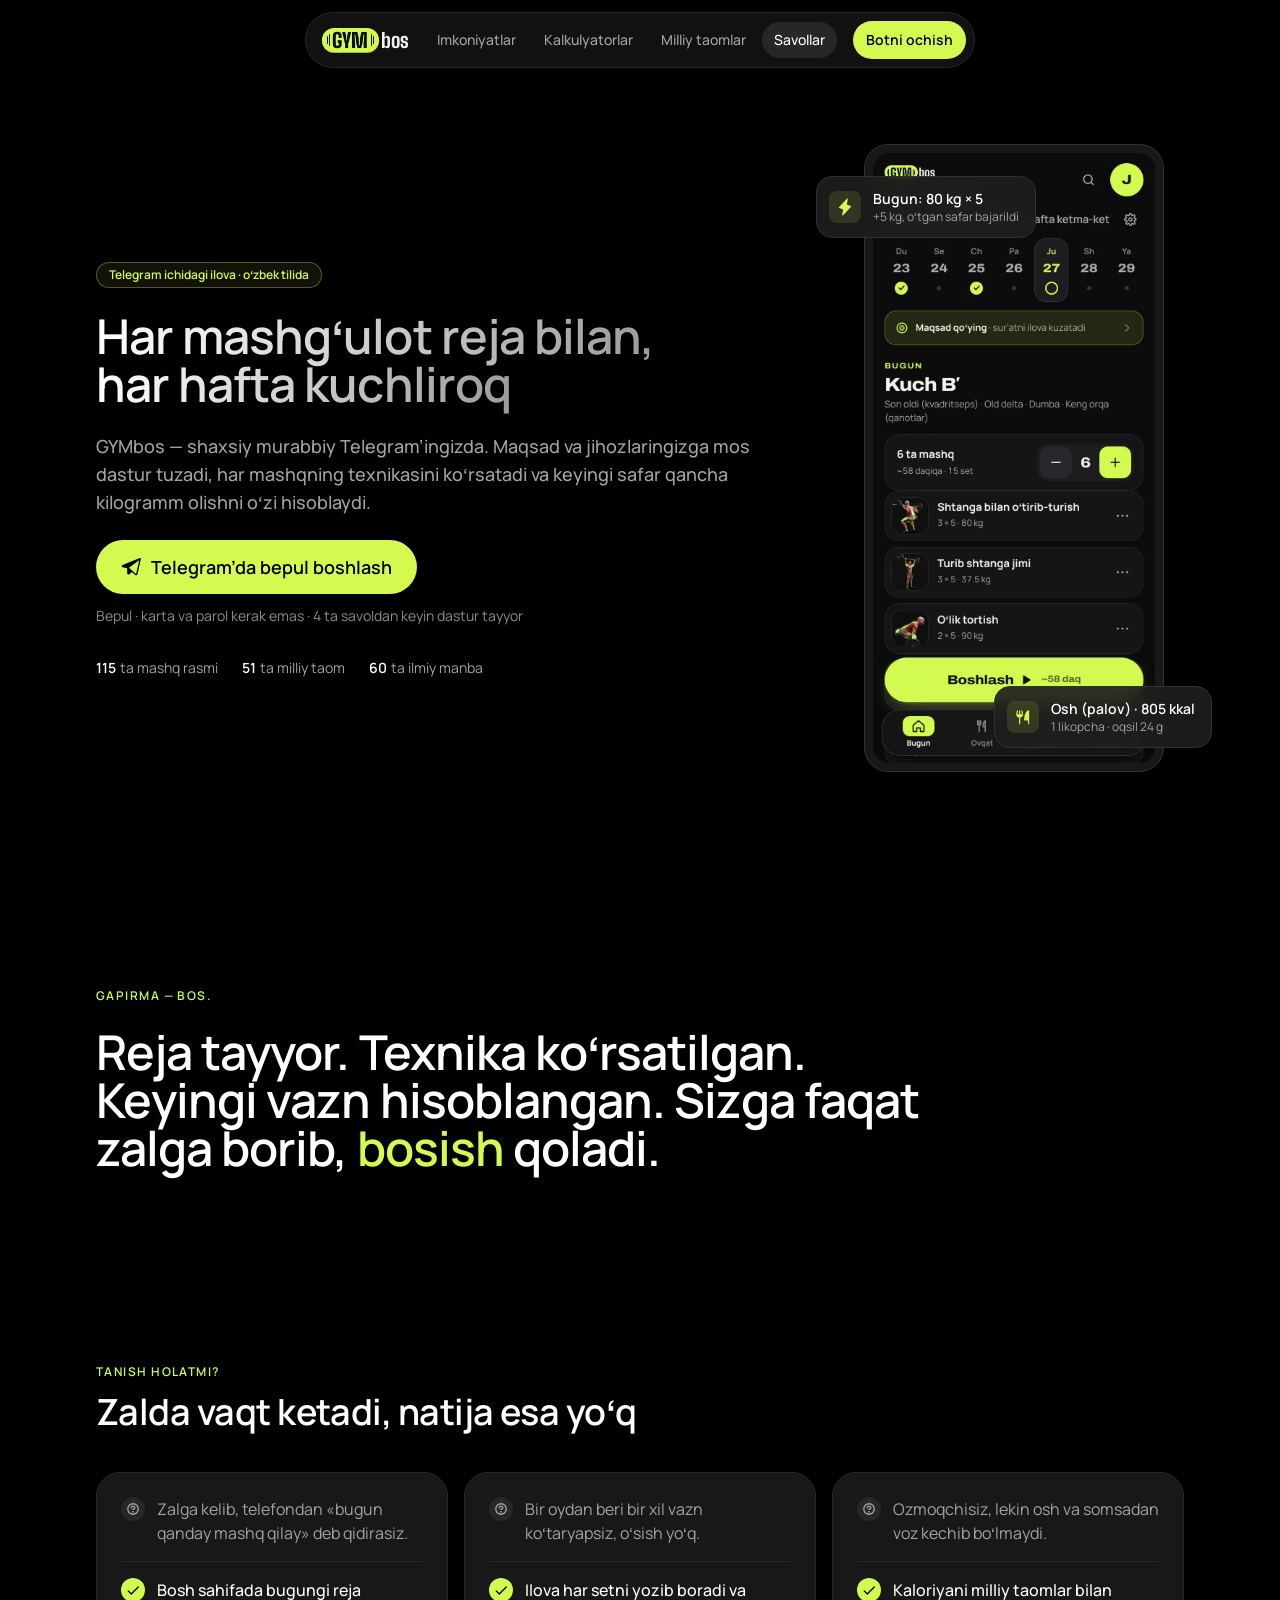
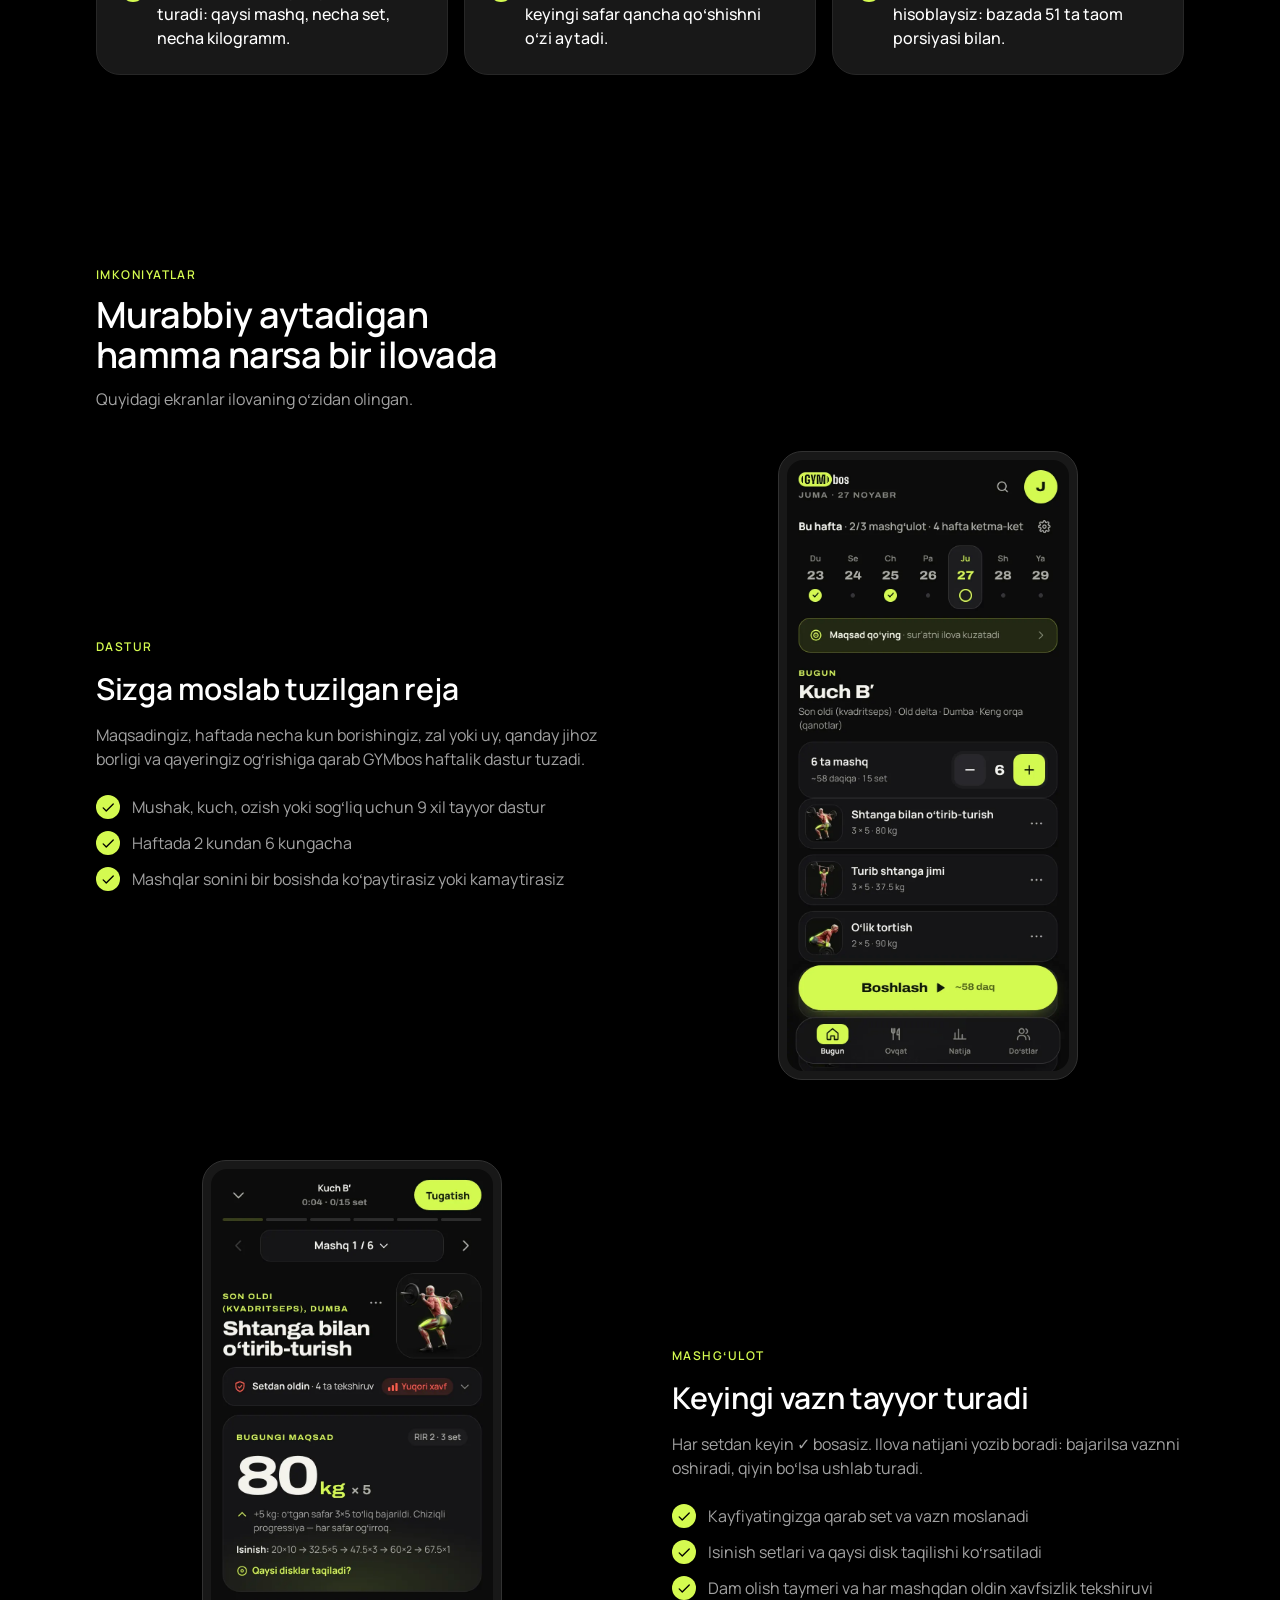
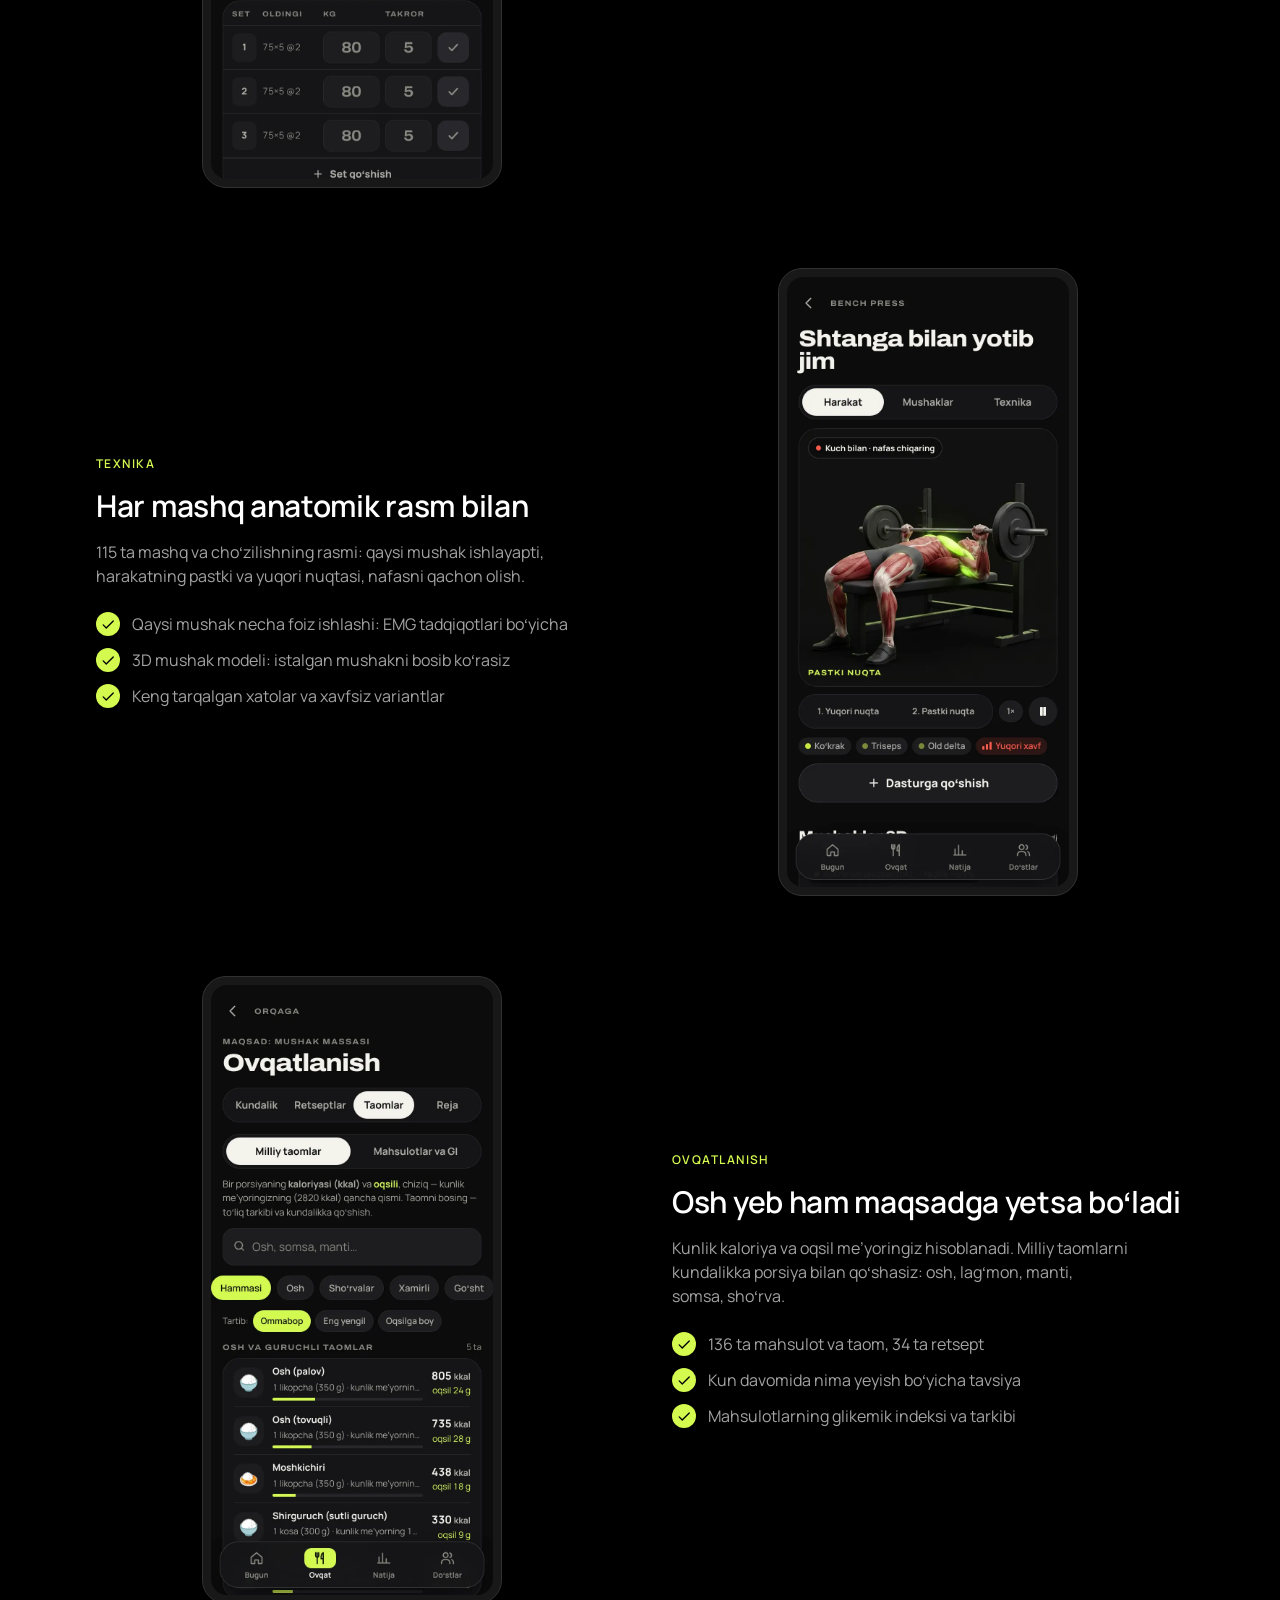
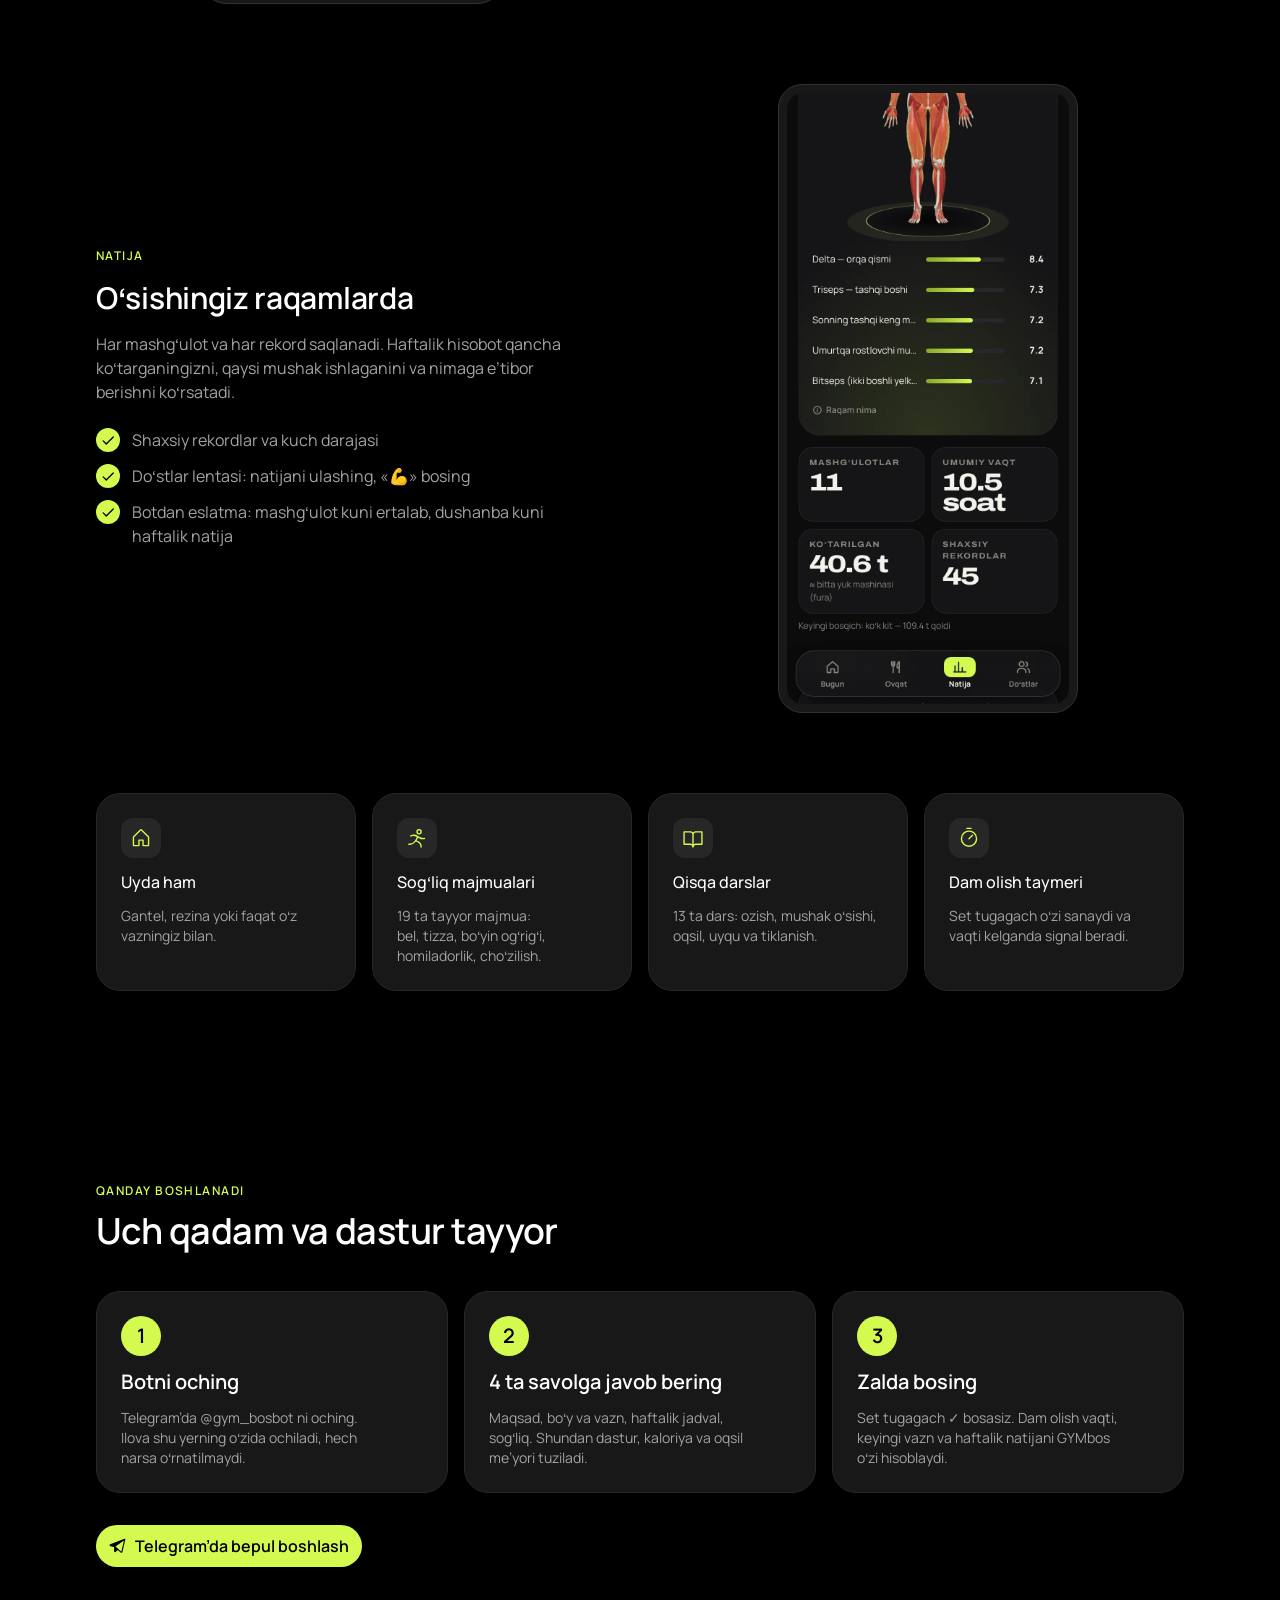
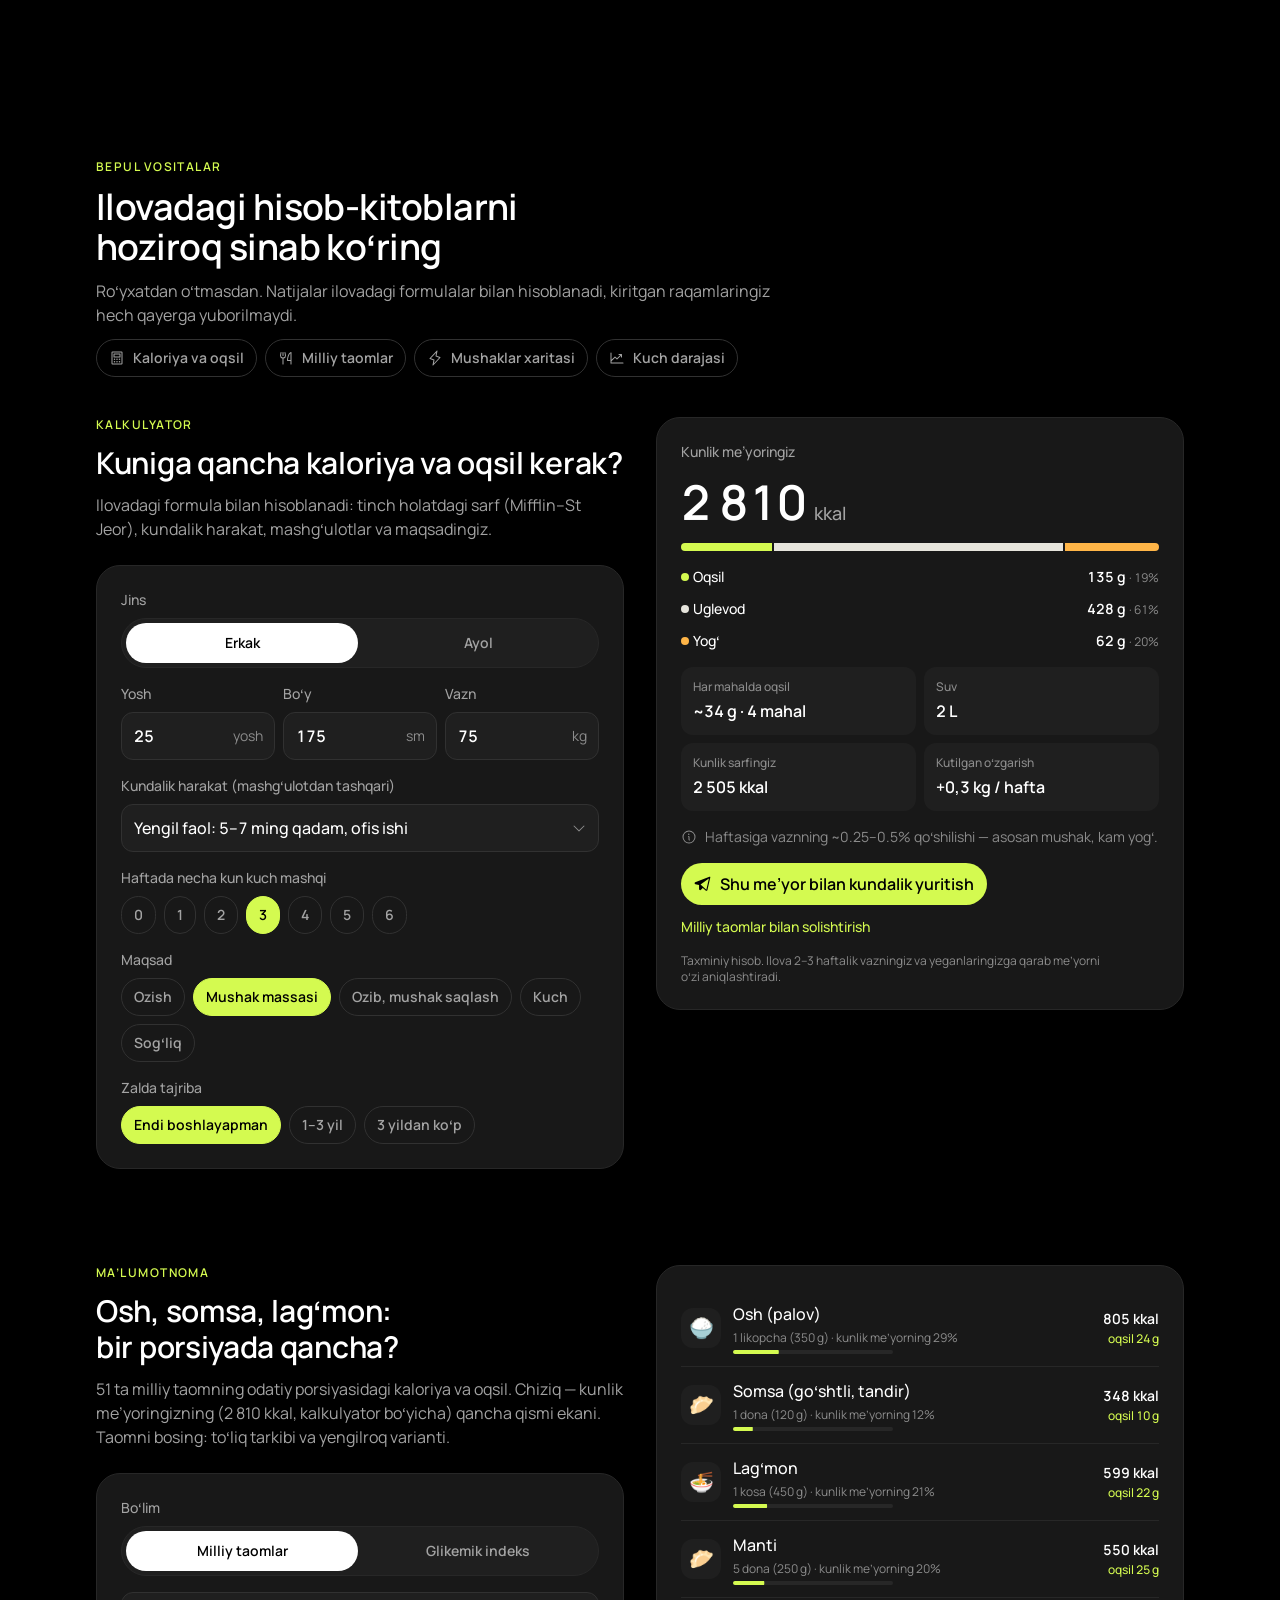
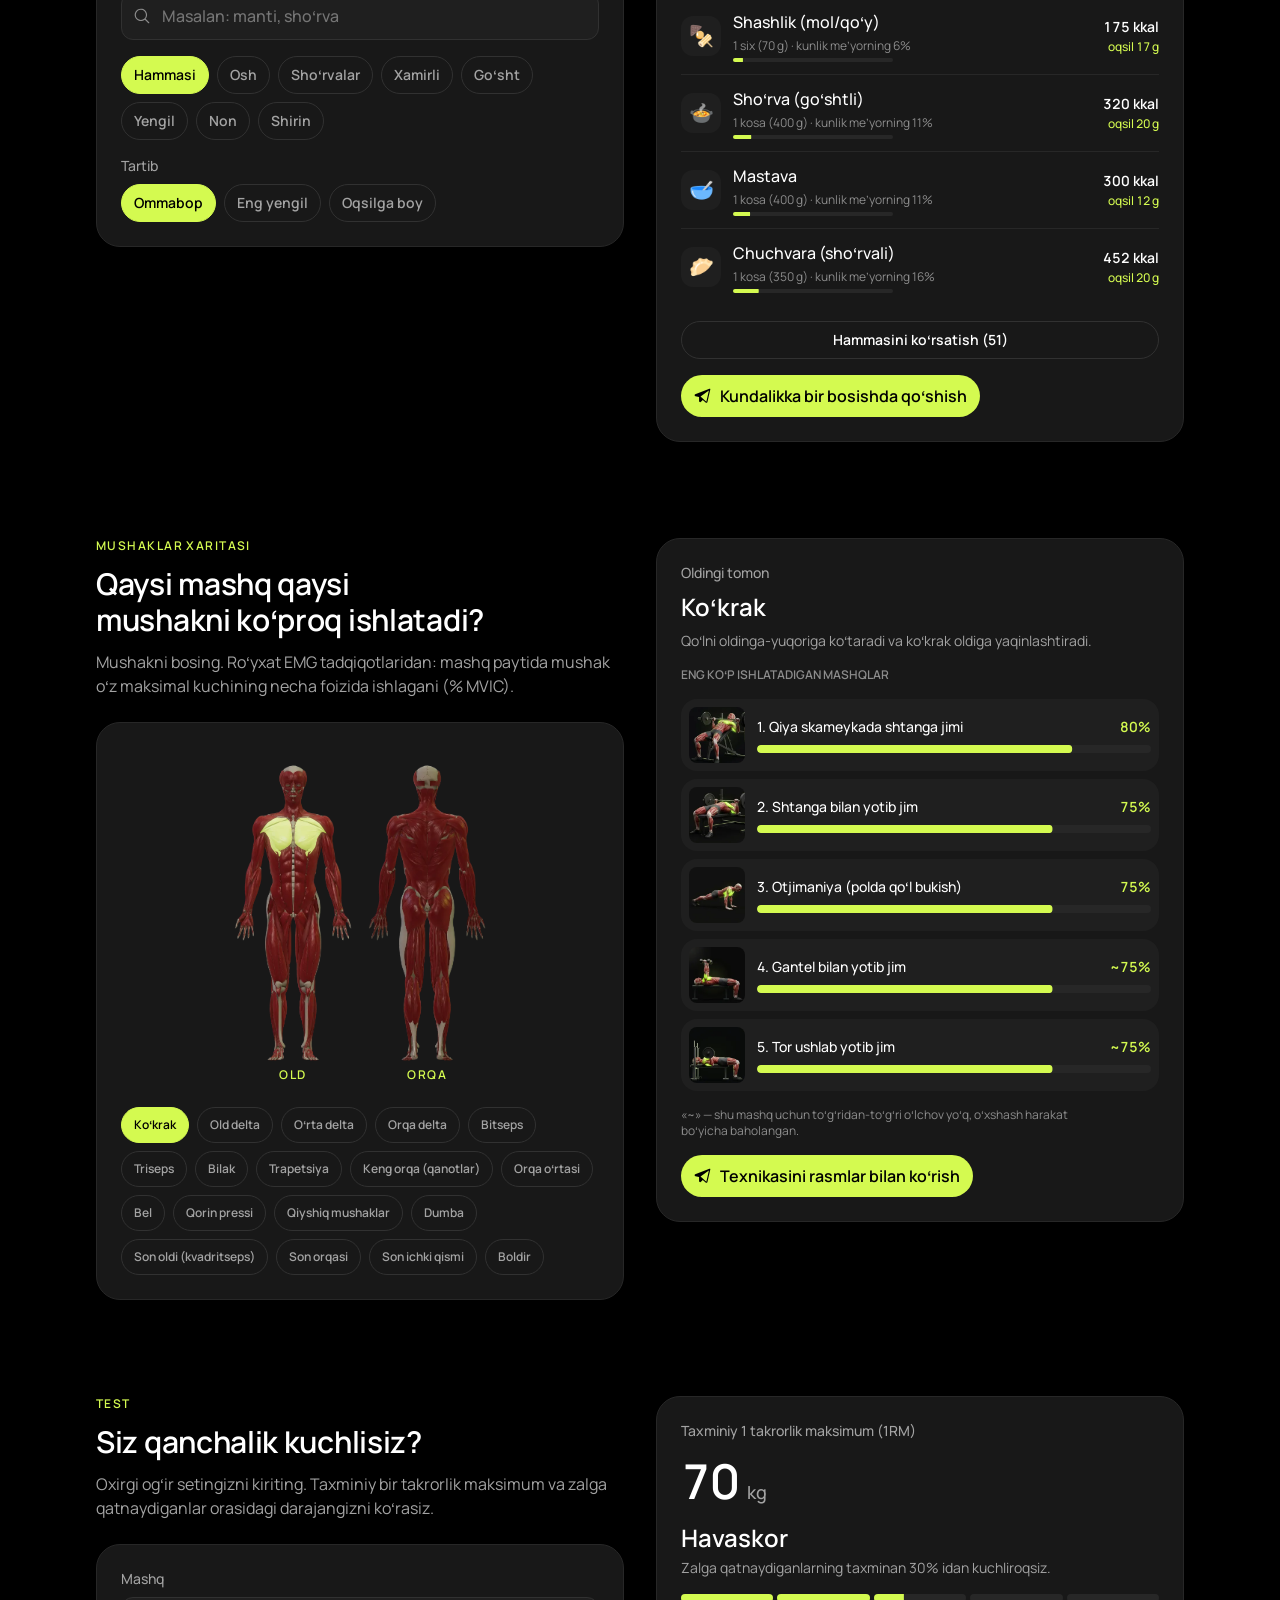
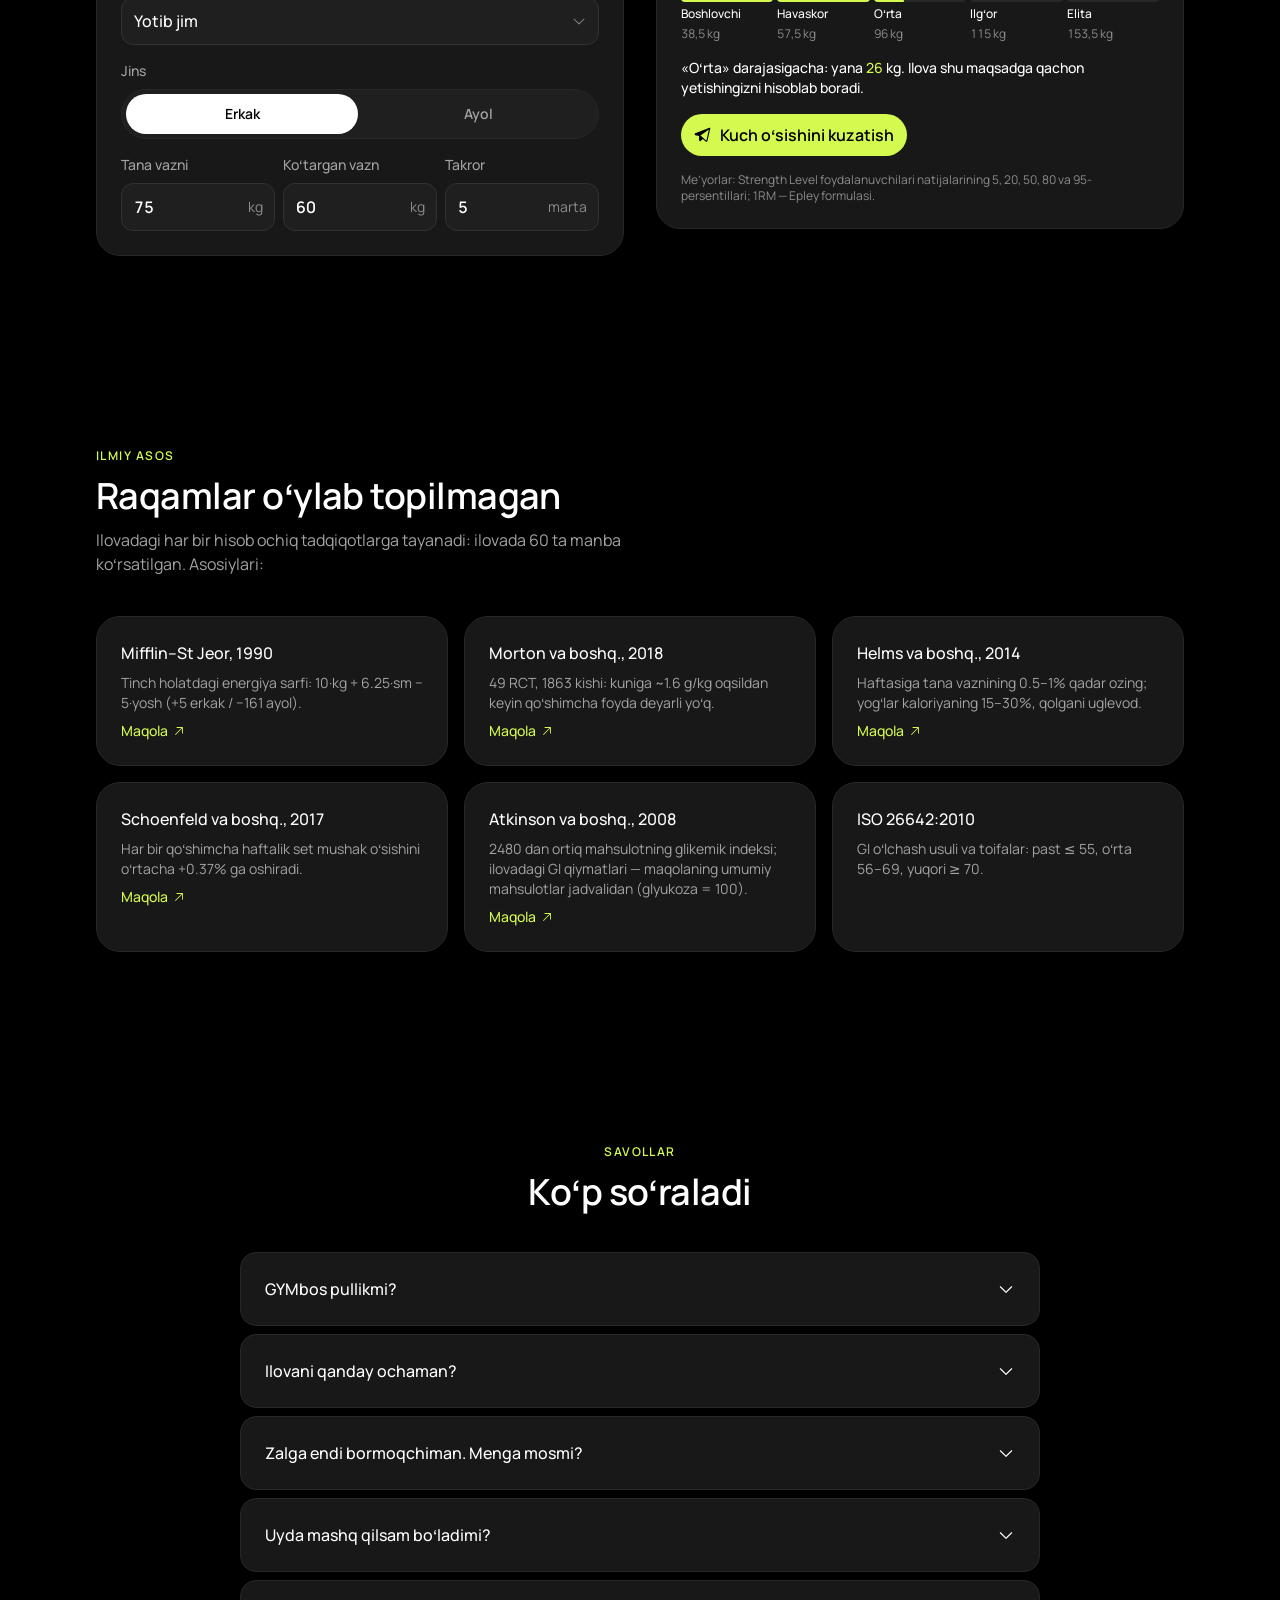
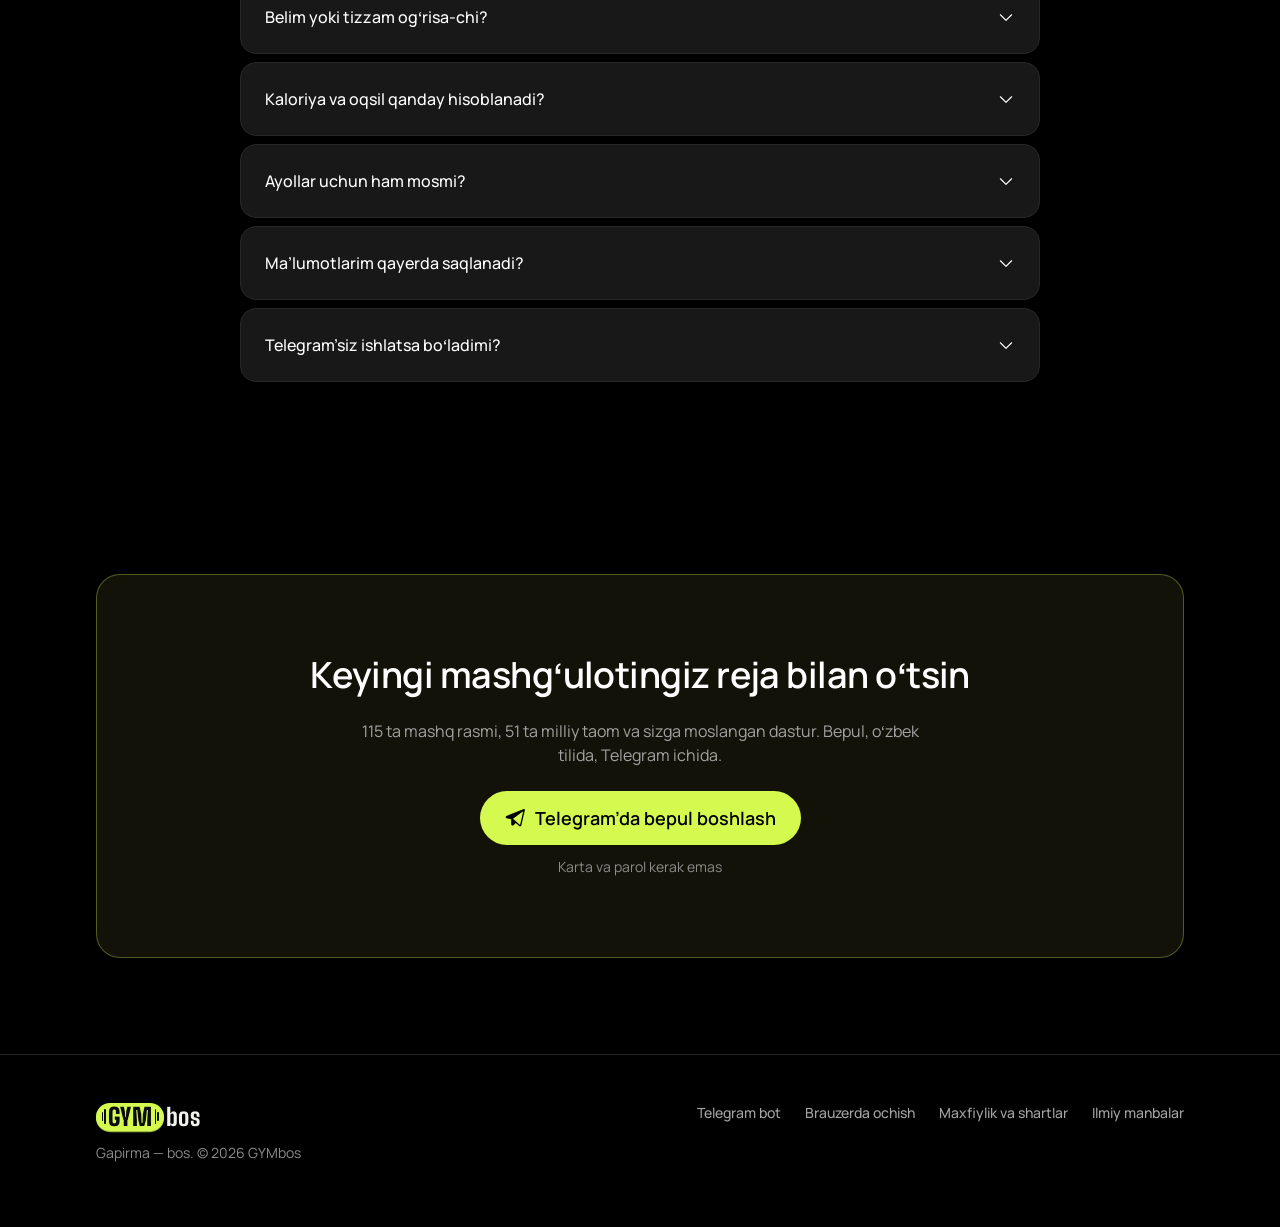
==== index.html @ 6fe7be5c "Add GYMbos promo site (static build) for GitHub Pages Landing page that leads visitors to the @gym_b" ====
<!doctype html>
<html lang="uz">
  <head>
    <meta charset="UTF-8" />
    <meta name="viewport" content="width=device-width, initial-scale=1, viewport-fit=cover" />
    <meta name="theme-color" content="#000000" />
    <meta name="color-scheme" content="dark" />
    <title>GYMbos — Telegram’dagi shaxsiy murabbiy: mashq dasturi va kaloriya kalkulyatori</title>
    <meta name="description" content="Bepul mashq dasturi, har bir mashq texnikasi, milliy taomlar kaloriyasi va oqsil me’yori — o‘zbek tilida, Telegram ichida. Kaloriya, kuch darajasi va mushaklar bo‘yicha kalkulyatorlarni hoziroq sinab ko‘ring." />
    <link rel="canonical" href="https://nshakhobiddin.github.io/gymbos.uz/" />
    <meta property="og:type" content="website" />
    <meta property="og:locale" content="uz_UZ" />
    <meta property="og:site_name" content="GYMbos" />
    <meta property="og:title" content="GYMbos — Telegram’dagi shaxsiy murabbiy" />
    <meta property="og:description" content="Har mashg‘ulot reja bilan, har hafta kuchliroq. Mashq dasturi, texnika, milliy taomlar kaloriyasi — bepul, o‘zbek tilida." />
    <meta property="og:url" content="https://nshakhobiddin.github.io/gymbos.uz/" />
    <meta property="og:image" content="https://nshakhobiddin.github.io/gymbos.uz/og.png" />
    <meta property="og:image:width" content="1200" />
    <meta property="og:image:height" content="630" />
    <meta name="twitter:card" content="summary_large_image" />
    <link rel="icon" href="./icon.svg" type="image/svg+xml" />
    <link rel="apple-touch-icon" href="./apple-touch-icon.png" />
    <link rel="preload" href="./shots/home.webp" as="image" type="image/webp" />
    <script>
      document.documentElement.className += ' js';
    </script>
    <script type="application/ld+json">{"@context":"https://schema.org","@type":"WebApplication","name":"GYMbos","url":"https://nshakhobiddin.github.io/gymbos.uz/","inLanguage":"uz","applicationCategory":"HealthApplication","operatingSystem":"Telegram, Web","description":"Telegram ichidagi shaxsiy fitnes murabbiy: mashq dasturi, mashqlar texnikasi, milliy taomlar bilan ovqatlanish va natijalar.","offers":{"@type":"Offer","price":"0","priceCurrency":"UZS"}}</script><script type="application/ld+json">{"@context":"https://schema.org","@type":"FAQPage","mainEntity":[{"@type":"Question","name":"GYMbos pullikmi?","acceptedAnswer":{"@type":"Answer","text":"Yo‘q. Hozir ilovaning barcha imkoniyatlari bepul: dastur, mashqlar texnikasi, ovqatlanish, natijalar va do‘stlar lentasi. Karta ulash so‘ralmaydi."}},{"@type":"Question","name":"Ilovani qanday ochaman?","acceptedAnswer":{"@type":"Answer","text":"Telegram’da @gym_bosbot botini oching. Ilova Telegram’ning o‘zida ochiladi, hech narsa yuklab olish va o‘rnatish shart emas. Telefon va kompyuterdagi Telegram’da ishlaydi."}},{"@type":"Question","name":"Zalga endi bormoqchiman. Menga mosmi?","acceptedAnswer":{"@type":"Answer","text":"Ha. Boshlovchilar uchun oddiy dastur beriladi: kam mashq, aniq vazn va takror. Har bir mashqning anatomik rasmi, to‘g‘ri bajarish va keng tarqalgan xatolar ko‘rsatiladi. Vazn esa siz bajarganingizga qarab asta-sekin oshadi."}},{"@type":"Question","name":"Uyda mashq qilsam bo‘ladimi?","acceptedAnswer":{"@type":"Answer","text":"Bo‘ladi. Qaysi jihozingiz borligini belgilaysiz: gantel, rezina, turnik, girya yoki faqat o‘z vazningiz. Ilova faqat shu jihozlar bilan bajariladigan mashqlarni beradi."}},{"@type":"Question","name":"Belim yoki tizzam og‘risa-chi?","acceptedAnswer":{"@type":"Answer","text":"Anketada qayeringiz og‘rishini belgilaysiz. Shu joyga xavfli mashqlar dasturdan chiqariladi yoki yengilroq varianti beriladi, har mashqdan oldin qisqa xavfsizlik tekshiruvi bor. Kuchli yoki uzoq davom etayotgan og‘riqda avval shifokorga ko‘rining."}},{"@type":"Question","name":"Kaloriya va oqsil qanday hisoblanadi?","acceptedAnswer":{"@type":"Answer","text":"Mifflin–St Jeor formulasi, kundalik harakatingiz, mashg‘ulotlar soni va maqsadingiz bo‘yicha. Ilovada 51 ta milliy taom va 136 ta mahsulot bor: osh, lag‘mon, manti, somsani porsiya bilan kundalikka qo‘shasiz. Bir necha haftadan keyin ilova vazningiz o‘zgarishiga qarab me’yorni aniqlashtiradi."}},{"@type":"Question","name":"Ayollar uchun ham mosmi?","acceptedAnswer":{"@type":"Answer","text":"Ha. Kaloriya, oqsil va kuch me’yorlari jinsga qarab hisoblanadi. Dasturdagi mashqlar maqsadingizga qarab tanlanadi: dumba va oyoqqa urg‘u, ozish yoki umumiy tetiklik."}},{"@type":"Question","name":"Ma’lumotlarim qayerda saqlanadi?","acceptedAnswer":{"@type":"Answer","text":"Mashg‘ulotlar va ovqat kundaligi telefoningizda saqlanadi. Ro‘yxatdan o‘tsangiz, telefon almashganda yo‘qolmasligi uchun zaxira nusxasi serverda turadi. Do‘stlaringiz faqat siz ulashgan natijalarni ko‘radi. Batafsil maxfiylik sahifasida."}},{"@type":"Question","name":"Telegram’siz ishlatsa bo‘ladimi?","acceptedAnswer":{"@type":"Answer","text":"Ha, brauzer versiyasi bor (sahifa pastidagi «Brauzerda ochish» havolasi). Lekin do‘stlar lentasi, bulutdagi zaxira va botdan eslatmalar faqat Telegram’da ishlaydi."}}]}</script>
    <script type="module" crossorigin src="./assets/main-CPt3bOhD.js"></script>
    <link rel="stylesheet" crossorigin href="./assets/main-DWDmyV94.css">
  </head>
  <body data-page="index">
    <div id="root"><link rel="preload" as="image" href="./shots/home.webp" fetchPriority="high"/><a class="skip button-sm" href="#main">Asosiy qismga o‘tish</a><header class="nav-wrap"><nav class="nav" aria-label="Asosiy menyu"><a class="nav-logo" href="#top" aria-label="GYMbos — bosh sahifa"><span class="gb flat" style="font-size:20px" role="img" aria-label="GYMbos"><span class="gb-pill" aria-hidden="true"><span class="gb-plates"><i class="s"></i><i class="l"></i></span><span class="gb-gym">GYM</span><span class="gb-plates"><i class="l"></i><i class="s"></i></span></span><span class="gb-bos" aria-hidden="true">bos</span></span></a><ul class="nav-links"><li><a class="title-4" href="#imkoniyatlar">Imkoniyatlar</a></li><li><a class="title-4" href="#vositalar">Kalkulyatorlar</a></li><li><a class="title-4" href="#taomlar">Milliy taomlar</a></li><li><a class="title-4" href="#savollar">Savollar</a></li></ul><a class="btn btn-primary button-sm" href="https://t.me/gym_bosbot?startapp=site_nav" target="_blank" rel="noopener">Botni ochish</a><button type="button" class="nav-toggle" aria-expanded="false" aria-controls="menu" aria-label="Menyuni ochish"><span></span><span></span></button></nav></header><div id="menu" class="menu" aria-hidden="true" inert=""><ul><li style="transition-delay:0ms"><a class="menu-link heading-4" href="#imkoniyatlar">Imkoniyatlar</a></li><li style="transition-delay:0ms"><a class="menu-link heading-4" href="#vositalar">Kalkulyatorlar</a></li><li style="transition-delay:0ms"><a class="menu-link heading-4" href="#taomlar">Milliy taomlar</a></li><li style="transition-delay:0ms"><a class="menu-link heading-4" href="#savollar">Savollar</a></li><li style="transition-delay:0ms"><a class="menu-link heading-4 muted" href="https://nshakhobiddin.github.io/kachok.uz/">Brauzerda ochish</a></li></ul></div><main id="main"><section id="top" class="hero" aria-labelledby="hero-t"><div class="container hero-grid"><div class="hero-copy"><span class="badge caption-3">Telegram ichidagi ilova · o‘zbek tilida</span><h1 id="hero-t" class="hero-title"><span class="grad">Har mashg‘ulot reja bilan,<br class="br-md"/> har hafta kuchliroq</span></h1><p class="hero-sub title-2">GYMbos — shaxsiy murabbiy Telegram’ingizda. Maqsad va jihozlaringizga mos dastur tuzadi, har mashqning texnikasini ko‘rsatadi va keyingi safar qancha kilogramm olishni o‘zi hisoblaydi.</p><div class="hero-cta"><a class="btn btn-primary btn-lg button-lg" href="https://t.me/gym_bosbot?startapp=site_hero" target="_blank" rel="noopener"><svg xmlns="http://www.w3.org/2000/svg" width="22" height="22" fill="currentColor" viewBox="0 0 256 256" aria-hidden="true"><path d="M228.88,26.19a9,9,0,0,0-9.16-1.57L17.06,103.93a14.22,14.22,0,0,0,2.43,27.21L72,141.45V200a15.92,15.92,0,0,0,10,14.83,15.91,15.91,0,0,0,17.51-3.73l25.32-26.26L165,220a15.88,15.88,0,0,0,10.51,4,16.3,16.3,0,0,0,5-.79,15.85,15.85,0,0,0,10.67-11.63L231.77,35A9,9,0,0,0,228.88,26.19ZM175.53,208,92.85,135.5l119-85.29Z"></path></svg>Telegram’da bepul boshlash</a><span class="caption-2 faint">Bepul · karta va parol kerak emas · 4 ta savoldan keyin dastur tayyor</span></div><ul class="proof body-6" aria-label="Ilovada"><li><b class="body-4">115</b> ta mashq rasmi</li><li><b class="body-4">51</b> ta milliy taom</li><li><b class="body-4">60</b> ta ilmiy manba</li></ul></div><div class="hero-visual"><div class="hero-phone"><div class="phone"><img src="./shots/home.webp" width="390" height="844" alt="GYMbos bosh sahifasi: haftalik jadval, bugungi «Kuch B′» mashg‘uloti, 6 ta mashq va «Boshlash» tugmasi" loading="eager" decoding="async" fetchPriority="high"/></div><div class="chip-float chip-a" aria-hidden="true"><span class="ico"><svg xmlns="http://www.w3.org/2000/svg" width="18" height="18" fill="currentColor" viewBox="0 0 256 256"><path d="M213.85,125.46l-112,120a8,8,0,0,1-13.69-7l14.66-73.33L45.19,143.49a8,8,0,0,1-3-13l112-120a8,8,0,0,1,13.69,7L153.18,90.9l57.63,21.61a8,8,0,0,1,3,12.95Z"></path></svg></span><span class="stack"><span class="body-4">Bugun: 80 kg × 5</span><span class="caption-5 muted">+5 kg, o‘tgan safar bajarildi</span></span></div><div class="chip-float chip-b" aria-hidden="true"><span class="ico"><svg xmlns="http://www.w3.org/2000/svg" width="18" height="18" fill="currentColor" viewBox="0 0 256 256"><path d="M216,40V224a8,8,0,0,1-16,0V176H152a8,8,0,0,1-8-8,268.75,268.75,0,0,1,7.22-56.88c9.78-40.49,28.32-67.63,53.63-78.47A8,8,0,0,1,216,40Zm-96.11-1.31a8,8,0,1,0-15.78,2.63L111.89,88H88V40a8,8,0,0,0-16,0V88H48.11l7.78-46.68a8,8,0,1,0-15.78-2.63l-8,48A8.17,8.17,0,0,0,32,88a48.07,48.07,0,0,0,40,47.32V224a8,8,0,0,0,16,0V135.32A48.07,48.07,0,0,0,128,88a8.17,8.17,0,0,0-.11-1.31Z"></path></svg></span><span class="stack"><span class="body-4">Osh (palov) · 805 kkal</span><span class="caption-5 muted">1 likopcha · oqsil 24 g</span></span></div></div></div></div></section><section class="tagline" aria-label="Shior"><div class="container stack gap-24"><span class="eyebrow">Gapirma — bos.</span><p class="tagline-text"><span class="w">Reja<!-- --> </span><span class="w">tayyor.<!-- --> </span><span class="w">Texnika<!-- --> </span><span class="w">ko‘rsatilgan.<!-- --> </span><span class="w">Keyingi<!-- --> </span><span class="w">vazn<!-- --> </span><span class="w">hisoblangan.<!-- --> </span><span class="w">Sizga<!-- --> </span><span class="w">faqat<!-- --> </span><span class="w">zalga<!-- --> </span><span class="w">borib,<!-- --> </span><span class="w hl">bosish<!-- --> </span><span class="w">qoladi.</span></p></div></section><section class="section" aria-labelledby="pains-t"><div class="container"><div class="section-head reveal"><span class="eyebrow">Tanish holatmi?</span><h2 id="pains-t" class="section-title">Zalda vaqt ketadi, natija esa yo‘q</h2></div><div class="grid-3"><article class="card pain reveal" style="transition-delay:0ms"><p class="pain-q body-3"><span class="ico-round dim" aria-hidden="true"><svg xmlns="http://www.w3.org/2000/svg" width="14" height="14" fill="currentColor" viewBox="0 0 256 256"><path d="M144,180a16,16,0,1,1-16-16A16,16,0,0,1,144,180Zm92-52A108,108,0,1,1,128,20,108.12,108.12,0,0,1,236,128Zm-24,0a84,84,0,1,0-84,84A84.09,84.09,0,0,0,212,128ZM128,64c-24.26,0-44,17.94-44,40v4a12,12,0,0,0,24,0v-4c0-8.82,9-16,20-16s20,7.18,20,16-9,16-20,16a12,12,0,0,0-12,12v8a12,12,0,0,0,23.73,2.56C158.31,137.88,172,122.37,172,104,172,81.94,152.26,64,128,64Z"></path></svg></span>Zalga kelib, telefondan «bugun qanday mashq qilay» deb qidirasiz.</p><p class="pain-a body-2"><span class="ico-round lime" aria-hidden="true"><svg xmlns="http://www.w3.org/2000/svg" width="14" height="14" fill="currentColor" viewBox="0 0 256 256"><path d="M232.49,80.49l-128,128a12,12,0,0,1-17,0l-56-56a12,12,0,1,1,17-17L96,183,215.51,63.51a12,12,0,0,1,17,17Z"></path></svg></span>Bosh sahifada bugungi reja turadi: qaysi mashq, necha set, necha kilogramm.</p></article><article class="card pain reveal" style="transition-delay:80ms"><p class="pain-q body-3"><span class="ico-round dim" aria-hidden="true"><svg xmlns="http://www.w3.org/2000/svg" width="14" height="14" fill="currentColor" viewBox="0 0 256 256"><path d="M144,180a16,16,0,1,1-16-16A16,16,0,0,1,144,180Zm92-52A108,108,0,1,1,128,20,108.12,108.12,0,0,1,236,128Zm-24,0a84,84,0,1,0-84,84A84.09,84.09,0,0,0,212,128ZM128,64c-24.26,0-44,17.94-44,40v4a12,12,0,0,0,24,0v-4c0-8.82,9-16,20-16s20,7.18,20,16-9,16-20,16a12,12,0,0,0-12,12v8a12,12,0,0,0,23.73,2.56C158.31,137.88,172,122.37,172,104,172,81.94,152.26,64,128,64Z"></path></svg></span>Bir oydan beri bir xil vazn ko‘taryapsiz, o‘sish yo‘q.</p><p class="pain-a body-2"><span class="ico-round lime" aria-hidden="true"><svg xmlns="http://www.w3.org/2000/svg" width="14" height="14" fill="currentColor" viewBox="0 0 256 256"><path d="M232.49,80.49l-128,128a12,12,0,0,1-17,0l-56-56a12,12,0,1,1,17-17L96,183,215.51,63.51a12,12,0,0,1,17,17Z"></path></svg></span>Ilova har setni yozib boradi va keyingi safar qancha qo‘shishni o‘zi aytadi.</p></article><article class="card pain reveal" style="transition-delay:160ms"><p class="pain-q body-3"><span class="ico-round dim" aria-hidden="true"><svg xmlns="http://www.w3.org/2000/svg" width="14" height="14" fill="currentColor" viewBox="0 0 256 256"><path d="M144,180a16,16,0,1,1-16-16A16,16,0,0,1,144,180Zm92-52A108,108,0,1,1,128,20,108.12,108.12,0,0,1,236,128Zm-24,0a84,84,0,1,0-84,84A84.09,84.09,0,0,0,212,128ZM128,64c-24.26,0-44,17.94-44,40v4a12,12,0,0,0,24,0v-4c0-8.82,9-16,20-16s20,7.18,20,16-9,16-20,16a12,12,0,0,0-12,12v8a12,12,0,0,0,23.73,2.56C158.31,137.88,172,122.37,172,104,172,81.94,152.26,64,128,64Z"></path></svg></span>Ozmoqchisiz, lekin osh va somsadan voz kechib bo‘lmaydi.</p><p class="pain-a body-2"><span class="ico-round lime" aria-hidden="true"><svg xmlns="http://www.w3.org/2000/svg" width="14" height="14" fill="currentColor" viewBox="0 0 256 256"><path d="M232.49,80.49l-128,128a12,12,0,0,1-17,0l-56-56a12,12,0,1,1,17-17L96,183,215.51,63.51a12,12,0,0,1,17,17Z"></path></svg></span>Kaloriyani milliy taomlar bilan hisoblaysiz: bazada 51 ta taom porsiyasi bilan.</p></article></div></div></section><section id="imkoniyatlar" class="section" aria-labelledby="feat-t"><div class="container"><div class="section-head reveal"><span class="eyebrow">Imkoniyatlar</span><h2 id="feat-t" class="section-title">Murabbiy aytadigan hamma narsa bir ilovada</h2><p class="body-3 muted">Quyidagi ekranlar ilovaning o‘zidan olingan.</p></div><div class="features"><article class="feature"><div class="feature-copy reveal"><span class="eyebrow">Dastur</span><h3 class="heading-4">Sizga moslab tuzilgan reja</h3><p class="body-3 muted">Maqsadingiz, haftada necha kun borishingiz, zal yoki uy, qanday jihoz borligi va qayeringiz og‘rishiga qarab GYMbos haftalik dastur tuzadi.</p><ul class="checks"><li><span class="ico-round lime" aria-hidden="true"><svg xmlns="http://www.w3.org/2000/svg" width="14" height="14" fill="currentColor" viewBox="0 0 256 256"><path d="M232.49,80.49l-128,128a12,12,0,0,1-17,0l-56-56a12,12,0,1,1,17-17L96,183,215.51,63.51a12,12,0,0,1,17,17Z"></path></svg></span><span class="body-3 muted">Mushak, kuch, ozish yoki sog‘liq uchun 9 xil tayyor dastur</span></li><li><span class="ico-round lime" aria-hidden="true"><svg xmlns="http://www.w3.org/2000/svg" width="14" height="14" fill="currentColor" viewBox="0 0 256 256"><path d="M232.49,80.49l-128,128a12,12,0,0,1-17,0l-56-56a12,12,0,1,1,17-17L96,183,215.51,63.51a12,12,0,0,1,17,17Z"></path></svg></span><span class="body-3 muted">Haftada 2 kundan 6 kungacha</span></li><li><span class="ico-round lime" aria-hidden="true"><svg xmlns="http://www.w3.org/2000/svg" width="14" height="14" fill="currentColor" viewBox="0 0 256 256"><path d="M232.49,80.49l-128,128a12,12,0,0,1-17,0l-56-56a12,12,0,1,1,17-17L96,183,215.51,63.51a12,12,0,0,1,17,17Z"></path></svg></span><span class="body-3 muted">Mashqlar sonini bir bosishda ko‘paytirasiz yoki kamaytirasiz</span></li></ul></div><div class="feature-media reveal"><div class="phone"><img src="./shots/home.webp" width="390" height="844" alt="Bugungi mashg‘ulot: mashqlar ro‘yxati, setlar va vaznlar" loading="lazy" decoding="async" fetchPriority="auto"/></div></div></article><article class="feature flip"><div class="feature-copy reveal"><span class="eyebrow">Mashg‘ulot</span><h3 class="heading-4">Keyingi vazn tayyor turadi</h3><p class="body-3 muted">Har setdan keyin ✓ bosasiz. Ilova natijani yozib boradi: bajarilsa vaznni oshiradi, qiyin bo‘lsa ushlab turadi.</p><ul class="checks"><li><span class="ico-round lime" aria-hidden="true"><svg xmlns="http://www.w3.org/2000/svg" width="14" height="14" fill="currentColor" viewBox="0 0 256 256"><path d="M232.49,80.49l-128,128a12,12,0,0,1-17,0l-56-56a12,12,0,1,1,17-17L96,183,215.51,63.51a12,12,0,0,1,17,17Z"></path></svg></span><span class="body-3 muted">Kayfiyatingizga qarab set va vazn moslanadi</span></li><li><span class="ico-round lime" aria-hidden="true"><svg xmlns="http://www.w3.org/2000/svg" width="14" height="14" fill="currentColor" viewBox="0 0 256 256"><path d="M232.49,80.49l-128,128a12,12,0,0,1-17,0l-56-56a12,12,0,1,1,17-17L96,183,215.51,63.51a12,12,0,0,1,17,17Z"></path></svg></span><span class="body-3 muted">Isinish setlari va qaysi disk taqilishi ko‘rsatiladi</span></li><li><span class="ico-round lime" aria-hidden="true"><svg xmlns="http://www.w3.org/2000/svg" width="14" height="14" fill="currentColor" viewBox="0 0 256 256"><path d="M232.49,80.49l-128,128a12,12,0,0,1-17,0l-56-56a12,12,0,1,1,17-17L96,183,215.51,63.51a12,12,0,0,1,17,17Z"></path></svg></span><span class="body-3 muted">Dam olish taymeri va har mashqdan oldin xavfsizlik tekshiruvi</span></li></ul></div><div class="feature-media reveal"><div class="phone"><img src="./shots/workout.webp" width="390" height="844" alt="Mashg‘ulot ekrani: bugungi maqsad 80 kg × 5, isinish setlari va set jadvali" loading="lazy" decoding="async" fetchPriority="auto"/></div></div></article><article class="feature"><div class="feature-copy reveal"><span class="eyebrow">Texnika</span><h3 class="heading-4">Har mashq anatomik rasm bilan</h3><p class="body-3 muted">115 ta mashq va cho‘zilishning rasmi: qaysi mushak ishlayapti, harakatning pastki va yuqori nuqtasi, nafasni qachon olish.</p><ul class="checks"><li><span class="ico-round lime" aria-hidden="true"><svg xmlns="http://www.w3.org/2000/svg" width="14" height="14" fill="currentColor" viewBox="0 0 256 256"><path d="M232.49,80.49l-128,128a12,12,0,0,1-17,0l-56-56a12,12,0,1,1,17-17L96,183,215.51,63.51a12,12,0,0,1,17,17Z"></path></svg></span><span class="body-3 muted">Qaysi mushak necha foiz ishlashi: EMG tadqiqotlari bo‘yicha</span></li><li><span class="ico-round lime" aria-hidden="true"><svg xmlns="http://www.w3.org/2000/svg" width="14" height="14" fill="currentColor" viewBox="0 0 256 256"><path d="M232.49,80.49l-128,128a12,12,0,0,1-17,0l-56-56a12,12,0,1,1,17-17L96,183,215.51,63.51a12,12,0,0,1,17,17Z"></path></svg></span><span class="body-3 muted">3D mushak modeli: istalgan mushakni bosib ko‘rasiz</span></li><li><span class="ico-round lime" aria-hidden="true"><svg xmlns="http://www.w3.org/2000/svg" width="14" height="14" fill="currentColor" viewBox="0 0 256 256"><path d="M232.49,80.49l-128,128a12,12,0,0,1-17,0l-56-56a12,12,0,1,1,17-17L96,183,215.51,63.51a12,12,0,0,1,17,17Z"></path></svg></span><span class="body-3 muted">Keng tarqalgan xatolar va xavfsiz variantlar</span></li></ul></div><div class="feature-media reveal"><div class="phone"><img src="./shots/exercise.webp" width="390" height="844" alt="Shtanga bilan yotib jim: anatomik rasm, ishlaydigan mushaklar belgilangan" loading="lazy" decoding="async" fetchPriority="auto"/></div></div></article><article class="feature flip"><div class="feature-copy reveal"><span class="eyebrow">Ovqatlanish</span><h3 class="heading-4">Osh yeb ham maqsadga yetsa bo‘ladi</h3><p class="body-3 muted">Kunlik kaloriya va oqsil me’yoringiz hisoblanadi. Milliy taomlarni kundalikka porsiya bilan qo‘shasiz: osh, lag‘mon, manti, somsa, sho‘rva.</p><ul class="checks"><li><span class="ico-round lime" aria-hidden="true"><svg xmlns="http://www.w3.org/2000/svg" width="14" height="14" fill="currentColor" viewBox="0 0 256 256"><path d="M232.49,80.49l-128,128a12,12,0,0,1-17,0l-56-56a12,12,0,1,1,17-17L96,183,215.51,63.51a12,12,0,0,1,17,17Z"></path></svg></span><span class="body-3 muted">136 ta mahsulot va taom, 34 ta retsept</span></li><li><span class="ico-round lime" aria-hidden="true"><svg xmlns="http://www.w3.org/2000/svg" width="14" height="14" fill="currentColor" viewBox="0 0 256 256"><path d="M232.49,80.49l-128,128a12,12,0,0,1-17,0l-56-56a12,12,0,1,1,17-17L96,183,215.51,63.51a12,12,0,0,1,17,17Z"></path></svg></span><span class="body-3 muted">Kun davomida nima yeyish bo‘yicha tavsiya</span></li><li><span class="ico-round lime" aria-hidden="true"><svg xmlns="http://www.w3.org/2000/svg" width="14" height="14" fill="currentColor" viewBox="0 0 256 256"><path d="M232.49,80.49l-128,128a12,12,0,0,1-17,0l-56-56a12,12,0,1,1,17-17L96,183,215.51,63.51a12,12,0,0,1,17,17Z"></path></svg></span><span class="body-3 muted">Mahsulotlarning glikemik indeksi va tarkibi</span></li></ul></div><div class="feature-media reveal"><div class="phone"><img src="./shots/dishes.webp" width="390" height="844" alt="Milliy taomlar ro‘yxati: osh, moshkichiri, shirguruch, kaloriya va oqsil bilan" loading="lazy" decoding="async" fetchPriority="auto"/></div></div></article><article class="feature"><div class="feature-copy reveal"><span class="eyebrow">Natija</span><h3 class="heading-4">O‘sishingiz raqamlarda</h3><p class="body-3 muted">Har mashg‘ulot va har rekord saqlanadi. Haftalik hisobot qancha ko‘targaningizni, qaysi mushak ishlaganini va nimaga e’tibor berishni ko‘rsatadi.</p><ul class="checks"><li><span class="ico-round lime" aria-hidden="true"><svg xmlns="http://www.w3.org/2000/svg" width="14" height="14" fill="currentColor" viewBox="0 0 256 256"><path d="M232.49,80.49l-128,128a12,12,0,0,1-17,0l-56-56a12,12,0,1,1,17-17L96,183,215.51,63.51a12,12,0,0,1,17,17Z"></path></svg></span><span class="body-3 muted">Shaxsiy rekordlar va kuch darajasi</span></li><li><span class="ico-round lime" aria-hidden="true"><svg xmlns="http://www.w3.org/2000/svg" width="14" height="14" fill="currentColor" viewBox="0 0 256 256"><path d="M232.49,80.49l-128,128a12,12,0,0,1-17,0l-56-56a12,12,0,1,1,17-17L96,183,215.51,63.51a12,12,0,0,1,17,17Z"></path></svg></span><span class="body-3 muted">Do‘stlar lentasi: natijani ulashing, «💪» bosing</span></li><li><span class="ico-round lime" aria-hidden="true"><svg xmlns="http://www.w3.org/2000/svg" width="14" height="14" fill="currentColor" viewBox="0 0 256 256"><path d="M232.49,80.49l-128,128a12,12,0,0,1-17,0l-56-56a12,12,0,1,1,17-17L96,183,215.51,63.51a12,12,0,0,1,17,17Z"></path></svg></span><span class="body-3 muted">Botdan eslatma: mashg‘ulot kuni ertalab, dushanba kuni haftalik natija</span></li></ul></div><div class="feature-media reveal"><div class="phone"><img src="./shots/progress.webp" width="390" height="844" alt="Natijalar: 11 ta mashg‘ulot, 10,5 soat, 40,6 tonna ko‘tarilgan, 45 ta shaxsiy rekord" loading="lazy" decoding="async" fetchPriority="auto"/></div></div></article></div><ul class="extras"><li class="card extra reveal" style="transition-delay:0ms"><span class="ico" aria-hidden="true"><svg xmlns="http://www.w3.org/2000/svg" width="22" height="22" fill="currentColor" viewBox="0 0 256 256"><path d="M219.31,108.68l-80-80a16,16,0,0,0-22.62,0l-80,80A15.87,15.87,0,0,0,32,120v96a8,8,0,0,0,8,8h64a8,8,0,0,0,8-8V160h32v56a8,8,0,0,0,8,8h64a8,8,0,0,0,8-8V120A15.87,15.87,0,0,0,219.31,108.68ZM208,208H160V152a8,8,0,0,0-8-8H104a8,8,0,0,0-8,8v56H48V120l80-80,80,80Z"></path></svg></span><span class="title-3">Uyda ham</span><span class="body-6 muted">Gantel, rezina yoki faqat o‘z vazningiz bilan.</span></li><li class="card extra reveal" style="transition-delay:80ms"><span class="ico" aria-hidden="true"><svg xmlns="http://www.w3.org/2000/svg" width="22" height="22" fill="currentColor" viewBox="0 0 256 256"><path d="M152,88a32,32,0,1,0-32-32A32,32,0,0,0,152,88Zm0-48a16,16,0,1,1-16,16A16,16,0,0,1,152,40Zm67.31,100.68c-.61.28-7.49,3.28-19.67,3.28-13.85,0-34.55-3.88-60.69-20a169.31,169.31,0,0,1-15.41,32.34,104.29,104.29,0,0,1,31.31,15.81C173.92,186.65,184,207.35,184,232a8,8,0,0,1-16,0c0-41.7-34.69-56.71-54.14-61.85-.55.7-1.12,1.41-1.69,2.1-19.64,23.8-44.25,36.18-71.63,36.18A92.29,92.29,0,0,1,31.2,208,8,8,0,0,1,32.8,192c25.92,2.58,48.47-7.49,67-30,12.49-15.14,21-33.61,25.25-47C86.13,92.35,61.27,111.63,61,111.84A8,8,0,1,1,51,99.36c1.5-1.2,37.22-29,89.51,6.57,45.47,30.91,71.93,20.31,72.18,20.19a8,8,0,1,1,6.63,14.56Z"></path></svg></span><span class="title-3">Sog‘liq majmualari</span><span class="body-6 muted">19 ta tayyor majmua: bel, tizza, bo‘yin og‘rig‘i, homiladorlik, cho‘zilish.</span></li><li class="card extra reveal" style="transition-delay:160ms"><span class="ico" aria-hidden="true"><svg xmlns="http://www.w3.org/2000/svg" width="22" height="22" fill="currentColor" viewBox="0 0 256 256"><path d="M232,48H160a40,40,0,0,0-32,16A40,40,0,0,0,96,48H24a8,8,0,0,0-8,8V200a8,8,0,0,0,8,8H96a24,24,0,0,1,24,24,8,8,0,0,0,16,0,24,24,0,0,1,24-24h72a8,8,0,0,0,8-8V56A8,8,0,0,0,232,48ZM96,192H32V64H96a24,24,0,0,1,24,24V200A39.81,39.81,0,0,0,96,192Zm128,0H160a39.81,39.81,0,0,0-24,8V88a24,24,0,0,1,24-24h64Z"></path></svg></span><span class="title-3">Qisqa darslar</span><span class="body-6 muted">13 ta dars: ozish, mushak o‘sishi, oqsil, uyqu va tiklanish.</span></li><li class="card extra reveal" style="transition-delay:240ms"><span class="ico" aria-hidden="true"><svg xmlns="http://www.w3.org/2000/svg" width="22" height="22" fill="currentColor" viewBox="0 0 256 256"><path d="M128,40a96,96,0,1,0,96,96A96.11,96.11,0,0,0,128,40Zm0,176a80,80,0,1,1,80-80A80.09,80.09,0,0,1,128,216ZM173.66,90.34a8,8,0,0,1,0,11.32l-40,40a8,8,0,0,1-11.32-11.32l40-40A8,8,0,0,1,173.66,90.34ZM96,16a8,8,0,0,1,8-8h48a8,8,0,0,1,0,16H104A8,8,0,0,1,96,16Z"></path></svg></span><span class="title-3">Dam olish taymeri</span><span class="body-6 muted">Set tugagach o‘zi sanaydi va vaqti kelganda signal beradi.</span></li></ul></div></section><section id="boshlash" class="section" aria-labelledby="steps-t"><div class="container"><div class="section-head reveal"><span class="eyebrow">Qanday boshlanadi</span><h2 id="steps-t" class="section-title">Uch qadam va dastur tayyor</h2></div><ol class="steps"><li class="card step reveal" style="transition-delay:0ms"><span class="step-n heading-6" aria-hidden="true">1</span><h3 class="heading-6">Botni oching</h3><p class="body-6 muted">Telegram’da @gym_bosbot ni oching. Ilova shu yerning o‘zida ochiladi, hech narsa o‘rnatilmaydi.</p></li><li class="card step reveal" style="transition-delay:80ms"><span class="step-n heading-6" aria-hidden="true">2</span><h3 class="heading-6">4 ta savolga javob bering</h3><p class="body-6 muted">Maqsad, bo‘y va vazn, haftalik jadval, sog‘liq. Shundan dastur, kaloriya va oqsil me’yori tuziladi.</p></li><li class="card step reveal" style="transition-delay:160ms"><span class="step-n heading-6" aria-hidden="true">3</span><h3 class="heading-6">Zalda bosing</h3><p class="body-6 muted">Set tugagach ✓ bosasiz. Dam olish vaqti, keyingi vazn va haftalik natijani GYMbos o‘zi hisoblaydi.</p></li></ol><div class="row wrap gap-16 reveal" style="margin-top:32px"><a class="btn btn-primary button-md" href="https://t.me/gym_bosbot?startapp=site_steps" target="_blank" rel="noopener"><svg xmlns="http://www.w3.org/2000/svg" width="18" height="18" fill="currentColor" viewBox="0 0 256 256" aria-hidden="true"><path d="M228.88,26.19a9,9,0,0,0-9.16-1.57L17.06,103.93a14.22,14.22,0,0,0,2.43,27.21L72,141.45V200a15.92,15.92,0,0,0,10,14.83,15.91,15.91,0,0,0,17.51-3.73l25.32-26.26L165,220a15.88,15.88,0,0,0,10.51,4,16.3,16.3,0,0,0,5-.79,15.85,15.85,0,0,0,10.67-11.63L231.77,35A9,9,0,0,0,228.88,26.19ZM175.53,208,92.85,135.5l119-85.29Z"></path></svg>Telegram’da bepul boshlash</a></div></div></section><section id="vositalar" class="section" aria-labelledby="tools-t"><div class="container"><div class="section-head reveal"><span class="eyebrow">Bepul vositalar</span><h2 id="tools-t" class="section-title">Ilovadagi hisob-kitoblarni hoziroq sinab ko‘ring</h2><p class="body-3 muted">Ro‘yxatdan o‘tmasdan. Natijalar ilovadagi formulalar bilan hisoblanadi, kiritgan raqamlaringiz hech qayerga yuborilmaydi.</p><nav class="tool-nav" aria-label="Kalkulyatorlar"><a class="chip button-sm" href="#kaloriya"><svg xmlns="http://www.w3.org/2000/svg" width="16" height="16" fill="currentColor" viewBox="0 0 256 256"><path d="M80,120h96a8,8,0,0,0,8-8V64a8,8,0,0,0-8-8H80a8,8,0,0,0-8,8v48A8,8,0,0,0,80,120Zm8-48h80v32H88ZM200,24H56A16,16,0,0,0,40,40V216a16,16,0,0,0,16,16H200a16,16,0,0,0,16-16V40A16,16,0,0,0,200,24Zm0,192H56V40H200ZM100,148a12,12,0,1,1-12-12A12,12,0,0,1,100,148Zm40,0a12,12,0,1,1-12-12A12,12,0,0,1,140,148Zm40,0a12,12,0,1,1-12-12A12,12,0,0,1,180,148Zm-80,40a12,12,0,1,1-12-12A12,12,0,0,1,100,188Zm40,0a12,12,0,1,1-12-12A12,12,0,0,1,140,188Zm40,0a12,12,0,1,1-12-12A12,12,0,0,1,180,188Z"></path></svg>Kaloriya va oqsil</a><a class="chip button-sm" href="#taomlar"><svg xmlns="http://www.w3.org/2000/svg" width="16" height="16" fill="currentColor" viewBox="0 0 256 256"><path d="M72,88V40a8,8,0,0,1,16,0V88a8,8,0,0,1-16,0ZM216,40V224a8,8,0,0,1-16,0V176H152a8,8,0,0,1-8-8,268.75,268.75,0,0,1,7.22-56.88c9.78-40.49,28.32-67.63,53.63-78.47A8,8,0,0,1,216,40ZM200,53.9c-32.17,24.57-38.47,84.42-39.7,106.1H200ZM119.89,38.69a8,8,0,1,0-15.78,2.63L112,88.63a32,32,0,0,1-64,0l7.88-47.31a8,8,0,1,0-15.78-2.63l-8,48A8.17,8.17,0,0,0,32,88a48.07,48.07,0,0,0,40,47.32V224a8,8,0,0,0,16,0V135.32A48.07,48.07,0,0,0,128,88a8.17,8.17,0,0,0-.11-1.31Z"></path></svg>Milliy taomlar</a><a class="chip button-sm" href="#mushaklar"><svg xmlns="http://www.w3.org/2000/svg" width="16" height="16" fill="currentColor" viewBox="0 0 256 256"><path d="M215.79,118.17a8,8,0,0,0-5-5.66L153.18,90.9l14.66-73.33a8,8,0,0,0-13.69-7l-112,120a8,8,0,0,0,3,13l57.63,21.61L88.16,238.43a8,8,0,0,0,13.69,7l112-120A8,8,0,0,0,215.79,118.17ZM109.37,214l10.47-52.38a8,8,0,0,0-5-9.06L62,132.71l84.62-90.66L136.16,94.43a8,8,0,0,0,5,9.06l52.8,19.8Z"></path></svg>Mushaklar xaritasi</a><a class="chip button-sm" href="#kuch"><svg xmlns="http://www.w3.org/2000/svg" width="16" height="16" fill="currentColor" viewBox="0 0 256 256"><path d="M232,208a8,8,0,0,1-8,8H32a8,8,0,0,1-8-8V48a8,8,0,0,1,16,0V156.69l50.34-50.35a8,8,0,0,1,11.32,0L128,132.69,180.69,80H160a8,8,0,0,1,0-16h40a8,8,0,0,1,8,8v40a8,8,0,0,1-16,0V91.31l-58.34,58.35a8,8,0,0,1-11.32,0L96,123.31l-56,56V200H224A8,8,0,0,1,232,208Z"></path></svg>Kuch darajasi</a></nav></div><div class="tools"><section id="kaloriya" class="tool" aria-labelledby="kaloriya-t"><div class="stack gap-24"><div class="tool-head"><span class="eyebrow">Kalkulyator</span><h3 id="kaloriya-t" class="heading-4">Kuniga qancha kaloriya va oqsil kerak?</h3><p class="body-3 muted">Ilovadagi formula bilan hisoblanadi: tinch holatdagi sarf (Mifflin–St Jeor), kundalik harakat, mashg‘ulotlar va maqsadingiz.</p></div><div class="panel"><div class="field"><span class="field-label caption-1">Jins</span><div class="seg" role="radiogroup" aria-label="Jins"><button type="button" role="radio" aria-checked="true" class="button-sm">Erkak</button><button type="button" role="radio" aria-checked="false" class="button-sm">Ayol</button></div></div><div class="fields-3"><div class="field"><label class="field-label caption-1" for="«Rl6cq»">Yosh</label><div class="input-wrap"><input id="«Rl6cq»" class="input" type="text" inputMode="decimal" autoComplete="off" value="25"/><span class="input-unit caption-2">yosh</span></div></div><div class="field"><label class="field-label caption-1" for="«R156cq»">Bo‘y</label><div class="input-wrap"><input id="«R156cq»" class="input" type="text" inputMode="decimal" autoComplete="off" value="175"/><span class="input-unit caption-2">sm</span></div></div><div class="field"><label class="field-label caption-1" for="«R1l6cq»">Vazn</label><div class="input-wrap"><input id="«R1l6cq»" class="input" type="text" inputMode="decimal" autoComplete="off" value="75"/><span class="input-unit caption-2">kg</span></div></div></div><div class="field"><label class="field-label caption-1" for="«Rcq»">Kundalik harakat (mashg‘ulotdan tashqari)</label><div class="input-wrap"><select id="«Rcq»" class="input"><option value="sedentary">Kam harakat<!-- -->: <!-- -->Asosan o‘tiraman, kuniga 5 000 qadamdan kam</option><option value="light" selected="">Yengil faol<!-- -->: <!-- -->5–7 ming qadam, ofis ishi</option><option value="moderate">O‘rtacha faol<!-- -->: <!-- -->7–10 ming qadam yoki tik turib ishlash</option><option value="active">Faol<!-- -->: <!-- -->10 ming+ qadam yoki jismoniy ish</option><option value="veryActive">Juda faol<!-- -->: <!-- -->Og‘ir jismoniy mehnat yoki ikki mahal mashq</option></select><svg xmlns="http://www.w3.org/2000/svg" width="16" height="16" fill="currentColor" viewBox="0 0 256 256" class="select-caret" aria-hidden="true"><path d="M213.66,101.66l-80,80a8,8,0,0,1-11.32,0l-80-80A8,8,0,0,1,53.66,90.34L128,164.69l74.34-74.35a8,8,0,0,1,11.32,11.32Z"></path></svg></div></div><div class="field"><span class="field-label caption-1">Haftada necha kun kuch mashqi</span><div class="chips" role="radiogroup" aria-label="Haftada necha kun kuch mashqi"><button type="button" role="radio" aria-checked="false" class="chip button-sm">0</button><button type="button" role="radio" aria-checked="false" class="chip button-sm">1</button><button type="button" role="radio" aria-checked="false" class="chip button-sm">2</button><button type="button" role="radio" aria-checked="true" class="chip button-sm">3</button><button type="button" role="radio" aria-checked="false" class="chip button-sm">4</button><button type="button" role="radio" aria-checked="false" class="chip button-sm">5</button><button type="button" role="radio" aria-checked="false" class="chip button-sm">6</button></div></div><div class="field"><span class="field-label caption-1">Maqsad</span><div class="chips" role="radiogroup" aria-label="Maqsad"><button type="button" role="radio" aria-checked="false" class="chip button-sm">Ozish</button><button type="button" role="radio" aria-checked="true" class="chip button-sm">Mushak massasi</button><button type="button" role="radio" aria-checked="false" class="chip button-sm">Ozib, mushak saqlash</button><button type="button" role="radio" aria-checked="false" class="chip button-sm">Kuch</button><button type="button" role="radio" aria-checked="false" class="chip button-sm">Sog‘liq</button></div></div><div class="field"><span class="field-label caption-1">Zalda tajriba</span><div class="chips" role="radiogroup" aria-label="Zalda tajriba"><button type="button" role="radio" aria-checked="true" class="chip button-sm">Endi boshlayapman</button><button type="button" role="radio" aria-checked="false" class="chip button-sm">1–3 yil</button><button type="button" role="radio" aria-checked="false" class="chip button-sm">3 yildan ko‘p</button></div></div></div></div><div class="panel" aria-live="polite"><div class="result"><span class="caption-1 muted">Kunlik me’yoringiz</span><div class="big"><span class="heading-2">2 810</span><span class="title-2 muted">kkal</span></div><div class="split" aria-hidden="true"><i style="flex-grow:540;background:var(--lime)"></i><i style="flex-grow:1712;background:var(--carb)"></i><i style="flex-grow:558;background:var(--fat)"></i></div><div class="bars"><div class="bar-row"><span class="body-5"><span class="dot" style="background:var(--lime)"></span>Oqsil</span><span class="body-4 num">135<!-- --> g <span class="faint caption-5">· <!-- -->19<!-- -->%</span></span></div><div class="bar-row"><span class="body-5"><span class="dot" style="background:var(--carb)"></span>Uglevod</span><span class="body-4 num">428<!-- --> g <span class="faint caption-5">· <!-- -->61<!-- -->%</span></span></div><div class="bar-row"><span class="body-5"><span class="dot" style="background:var(--fat)"></span>Yog‘</span><span class="body-4 num">62<!-- --> g <span class="faint caption-5">· <!-- -->20<!-- -->%</span></span></div></div><div class="kv"><div><span class="caption-4 faint">Har mahalda oqsil</span><span class="body-1 num">~<!-- -->34<!-- --> g · <!-- -->4<!-- --> mahal</span></div><div><span class="caption-4 faint">Suv</span><span class="body-1 num">2<!-- --> L</span></div><div><span class="caption-4 faint">Kunlik sarfingiz</span><span class="body-1 num">2 505<!-- --> kkal</span></div><div><span class="caption-4 faint">Kutilgan o‘zgarish</span><span class="body-1 num">+0,3 kg / hafta</span></div></div><p class="note caption-2"><svg xmlns="http://www.w3.org/2000/svg" width="16" height="16" fill="currentColor" viewBox="0 0 256 256" aria-hidden="true"><path d="M128,24A104,104,0,1,0,232,128,104.11,104.11,0,0,0,128,24Zm0,192a88,88,0,1,1,88-88A88.1,88.1,0,0,1,128,216Zm16-40a8,8,0,0,1-8,8,16,16,0,0,1-16-16V128a8,8,0,0,1,0-16,16,16,0,0,1,16,16v40A8,8,0,0,1,144,176ZM112,84a12,12,0,1,1,12,12A12,12,0,0,1,112,84Z"></path></svg>Haftasiga vaznning ~0.25–0.5% qo‘shilishi — asosan mushak, kam yog‘.</p><div class="tool-cta"><a class="btn btn-primary button-md" href="https://t.me/gym_bosbot?startapp=site_kkal" target="_blank" rel="noopener"><svg xmlns="http://www.w3.org/2000/svg" width="18" height="18" fill="currentColor" viewBox="0 0 256 256" aria-hidden="true"><path d="M228.88,26.19a9,9,0,0,0-9.16-1.57L17.06,103.93a14.22,14.22,0,0,0,2.43,27.21L72,141.45V200a15.92,15.92,0,0,0,10,14.83,15.91,15.91,0,0,0,17.51-3.73l25.32-26.26L165,220a15.88,15.88,0,0,0,10.51,4,16.3,16.3,0,0,0,5-.79,15.85,15.85,0,0,0,10.67-11.63L231.77,35A9,9,0,0,0,228.88,26.19ZM175.53,208,92.85,135.5l119-85.29Z"></path></svg>Shu me’yor bilan kundalik yuritish</a><a class="link body-5" href="#taomlar">Milliy taomlar bilan solishtirish</a></div><p class="caption-5 faint">Taxminiy hisob. Ilova 2–3 haftalik vazningiz va yeganlaringizga qarab me’yorni o‘zi aniqlashtiradi.</p></div></div></section><section id="taomlar" class="tool" aria-labelledby="taomlar-t"><div class="stack gap-24"><div class="tool-head"><span class="eyebrow">Ma’lumotnoma</span><h3 id="taomlar-t" class="heading-4">Osh, somsa, lag‘mon: bir porsiyada qancha?</h3><p class="body-3 muted">51<!-- --> ta milliy taomning odatiy porsiyasidagi kaloriya va oqsil. Chiziq — kunlik me’yoringizning (<!-- -->2 500<!-- --> kkal<!-- -->, o‘rtacha<!-- -->) qancha qismi ekani. Taomni bosing: to‘liq tarkibi va yengilroq varianti.</p></div><div class="panel"><div class="field"><span class="field-label caption-1">Bo‘lim</span><div class="seg" role="radiogroup" aria-label="Bo‘lim"><button type="button" role="radio" aria-checked="true" class="button-sm">Milliy taomlar</button><button type="button" role="radio" aria-checked="false" class="button-sm">Glikemik indeks</button></div></div><div class="input-wrap"><label for="«Rkq»" class="sr-only">Taom qidirish</label><svg xmlns="http://www.w3.org/2000/svg" width="18" height="18" fill="currentColor" viewBox="0 0 256 256" class="input-ico" aria-hidden="true"><path d="M229.66,218.34l-50.07-50.06a88.11,88.11,0,1,0-11.31,11.31l50.06,50.07a8,8,0,0,0,11.32-11.32ZM40,112a72,72,0,1,1,72,72A72.08,72.08,0,0,1,40,112Z"></path></svg><input id="«Rkq»" class="input search" type="search" placeholder="Masalan: manti, sho‘rva" autoComplete="off" value=""/></div><div class="field"><span class="sr-only">Turkum</span><div class="chips" role="radiogroup" aria-label="Turkum"><button type="button" role="radio" aria-checked="true" class="chip button-sm">Hammasi</button><button type="button" role="radio" aria-checked="false" class="chip button-sm">Osh</button><button type="button" role="radio" aria-checked="false" class="chip button-sm">Sho‘rvalar</button><button type="button" role="radio" aria-checked="false" class="chip button-sm">Xamirli</button><button type="button" role="radio" aria-checked="false" class="chip button-sm">Go‘sht</button><button type="button" role="radio" aria-checked="false" class="chip button-sm">Yengil</button><button type="button" role="radio" aria-checked="false" class="chip button-sm">Non</button><button type="button" role="radio" aria-checked="false" class="chip button-sm">Shirin</button></div></div><div class="field"><span class="field-label caption-1">Tartib</span><div class="chips" role="radiogroup" aria-label="Tartib"><button type="button" role="radio" aria-checked="true" class="chip button-sm">Ommabop</button><button type="button" role="radio" aria-checked="false" class="chip button-sm">Eng yengil</button><button type="button" role="radio" aria-checked="false" class="chip button-sm">Oqsilga boy</button></div></div></div></div><div class="panel"><ul class="dish-list"><li class="dish"><button type="button" class="dish-btn" aria-expanded="false" aria-controls="dish-osh"><span class="dish-ico" aria-hidden="true">🍚</span><span class="dish-mid"><span class="title-3">Osh (palov)</span><span class="caption-5 faint">1 likopcha<!-- --> (<!-- -->350<!-- --> g) · kunlik me’yorning <!-- -->32<!-- -->%</span><span class="mini-bar" aria-hidden="true"><i style="transform:scaleX(0.322)"></i></span></span><span class="dish-right"><span class="body-4">805<!-- --> kkal</span><span class="caption-4 lime">oqsil <!-- -->24<!-- --> g</span></span></button><div id="dish-osh" class="dish-more" hidden=""><div class="split" aria-hidden="true"><i style="flex-grow:96;background:var(--lime)"></i><i style="flex-grow:364;background:var(--carb)"></i><i style="flex-grow:351;background:var(--fat)"></i></div><p class="caption-2 muted"><span class="dot" style="background:var(--lime)"></span>oqsil <!-- -->24<!-- --> g (<!-- -->12<!-- -->%) · <span class="dot" style="background:var(--carb)"></span>uglevod <!-- -->91<!-- --> g (<!-- -->45<!-- -->%) · <span class="dot" style="background:var(--fat)"></span>yog‘ <!-- -->39<!-- --> g (<!-- -->43<!-- -->%)</p><p class="note caption-2"><svg xmlns="http://www.w3.org/2000/svg" width="16" height="16" fill="currentColor" viewBox="0 0 256 256" aria-hidden="true"><path d="M152,88a32,32,0,1,0-32-32A32,32,0,0,0,152,88Zm0-48a16,16,0,1,1-16,16A16,16,0,0,1,152,40Zm67.31,100.68c-.61.28-7.49,3.28-19.67,3.28-13.85,0-34.55-3.88-60.69-20a169.31,169.31,0,0,1-15.41,32.34,104.29,104.29,0,0,1,31.31,15.81C173.92,186.65,184,207.35,184,232a8,8,0,0,1-16,0c0-41.7-34.69-56.71-54.14-61.85-.55.7-1.12,1.41-1.69,2.1-19.64,23.8-44.25,36.18-71.63,36.18A92.29,92.29,0,0,1,31.2,208,8,8,0,0,1,32.8,192c25.92,2.58,48.47-7.49,67-30,12.49-15.14,21-33.61,25.25-47C86.13,92.35,61.27,111.63,61,111.84A8,8,0,1,1,51,99.36c1.5-1.2,37.22-29,89.51,6.57,45.47,30.91,71.93,20.31,72.18,20.19a8,8,0,1,1,6.63,14.56Z"></path></svg>Shuncha energiya: taxminan <!-- -->2 soat 33 daqiqa<!-- --> tez yurish (70 kg odam)</p><p class="body-6">Guruchni kamroq, go‘sht va achchiq-chuchukni ko‘proq oling. Haftada 1–2 marta — mutlaqo mumkin.</p><p class="body-6 muted">Yengil varianti ilovada retsepti bilan: <b class="body-4">Tovuqli yengil osh</b>, <!-- -->654<!-- --> kkal, oqsil <!-- -->44<!-- --> g.</p></div></li><li class="dish"><button type="button" class="dish-btn" aria-expanded="false" aria-controls="dish-somsa"><span class="dish-ico" aria-hidden="true">🥟</span><span class="dish-mid"><span class="title-3">Somsa (go‘shtli, tandir)</span><span class="caption-5 faint">1 dona<!-- --> (<!-- -->120<!-- --> g) · kunlik me’yorning <!-- -->14<!-- -->%</span><span class="mini-bar" aria-hidden="true"><i style="transform:scaleX(0.1392)"></i></span></span><span class="dish-right"><span class="body-4">348<!-- --> kkal</span><span class="caption-4 lime">oqsil <!-- -->10<!-- --> g</span></span></button><div id="dish-somsa" class="dish-more" hidden=""><div class="split" aria-hidden="true"><i style="flex-grow:40;background:var(--lime)"></i><i style="flex-grow:124;background:var(--carb)"></i><i style="flex-grow:180;background:var(--fat)"></i></div><p class="caption-2 muted"><span class="dot" style="background:var(--lime)"></span>oqsil <!-- -->10<!-- --> g (<!-- -->12<!-- -->%) · <span class="dot" style="background:var(--carb)"></span>uglevod <!-- -->31<!-- --> g (<!-- -->36<!-- -->%) · <span class="dot" style="background:var(--fat)"></span>yog‘ <!-- -->20<!-- --> g (<!-- -->52<!-- -->%)</p><p class="note caption-2"><svg xmlns="http://www.w3.org/2000/svg" width="16" height="16" fill="currentColor" viewBox="0 0 256 256" aria-hidden="true"><path d="M152,88a32,32,0,1,0-32-32A32,32,0,0,0,152,88Zm0-48a16,16,0,1,1-16,16A16,16,0,0,1,152,40Zm67.31,100.68c-.61.28-7.49,3.28-19.67,3.28-13.85,0-34.55-3.88-60.69-20a169.31,169.31,0,0,1-15.41,32.34,104.29,104.29,0,0,1,31.31,15.81C173.92,186.65,184,207.35,184,232a8,8,0,0,1-16,0c0-41.7-34.69-56.71-54.14-61.85-.55.7-1.12,1.41-1.69,2.1-19.64,23.8-44.25,36.18-71.63,36.18A92.29,92.29,0,0,1,31.2,208,8,8,0,0,1,32.8,192c25.92,2.58,48.47-7.49,67-30,12.49-15.14,21-33.61,25.25-47C86.13,92.35,61.27,111.63,61,111.84A8,8,0,1,1,51,99.36c1.5-1.2,37.22-29,89.51,6.57,45.47,30.91,71.93,20.31,72.18,20.19a8,8,0,1,1,6.63,14.56Z"></path></svg>Shuncha energiya: taxminan <!-- -->1 soat 6 daqiqa<!-- --> tez yurish (70 kg odam)</p><p class="body-6">Tandir somsa yog‘li: bitta somsa — bir mahal ovqatning yarmi. Ko‘katli yoki qovoqli varianti yengilroq.</p></div></li><li class="dish"><button type="button" class="dish-btn" aria-expanded="false" aria-controls="dish-lagmon"><span class="dish-ico" aria-hidden="true">🍜</span><span class="dish-mid"><span class="title-3">Lag‘mon</span><span class="caption-5 faint">1 kosa<!-- --> (<!-- -->450<!-- --> g) · kunlik me’yorning <!-- -->24<!-- -->%</span><span class="mini-bar" aria-hidden="true"><i style="transform:scaleX(0.2396)"></i></span></span><span class="dish-right"><span class="body-4">599<!-- --> kkal</span><span class="caption-4 lime">oqsil <!-- -->22<!-- --> g</span></span></button><div id="dish-lagmon" class="dish-more" hidden=""><div class="split" aria-hidden="true"><i style="flex-grow:88;background:var(--lime)"></i><i style="flex-grow:324;background:var(--carb)"></i><i style="flex-grow:180;background:var(--fat)"></i></div><p class="caption-2 muted"><span class="dot" style="background:var(--lime)"></span>oqsil <!-- -->22<!-- --> g (<!-- -->15<!-- -->%) · <span class="dot" style="background:var(--carb)"></span>uglevod <!-- -->81<!-- --> g (<!-- -->55<!-- -->%) · <span class="dot" style="background:var(--fat)"></span>yog‘ <!-- -->20<!-- --> g (<!-- -->30<!-- -->%)</p><p class="note caption-2"><svg xmlns="http://www.w3.org/2000/svg" width="16" height="16" fill="currentColor" viewBox="0 0 256 256" aria-hidden="true"><path d="M152,88a32,32,0,1,0-32-32A32,32,0,0,0,152,88Zm0-48a16,16,0,1,1-16,16A16,16,0,0,1,152,40Zm67.31,100.68c-.61.28-7.49,3.28-19.67,3.28-13.85,0-34.55-3.88-60.69-20a169.31,169.31,0,0,1-15.41,32.34,104.29,104.29,0,0,1,31.31,15.81C173.92,186.65,184,207.35,184,232a8,8,0,0,1-16,0c0-41.7-34.69-56.71-54.14-61.85-.55.7-1.12,1.41-1.69,2.1-19.64,23.8-44.25,36.18-71.63,36.18A92.29,92.29,0,0,1,31.2,208,8,8,0,0,1,32.8,192c25.92,2.58,48.47-7.49,67-30,12.49-15.14,21-33.61,25.25-47C86.13,92.35,61.27,111.63,61,111.84A8,8,0,1,1,51,99.36c1.5-1.2,37.22-29,89.51,6.57,45.47,30.91,71.93,20.31,72.18,20.19a8,8,0,1,1,6.63,14.56Z"></path></svg>Shuncha energiya: taxminan <!-- -->1 soat 54 daqiqa<!-- --> tez yurish (70 kg odam)</p><p class="body-6">Go‘shtli qismini ko‘paytirib, xamirini kamaytiring.</p><p class="body-6 muted">Yengil varianti ilovada retsepti bilan: <b class="body-4">Tovuqli qovurma lag‘mon (yengil)</b>, <!-- -->610<!-- --> kkal, oqsil <!-- -->46<!-- --> g.</p></div></li><li class="dish"><button type="button" class="dish-btn" aria-expanded="false" aria-controls="dish-manti"><span class="dish-ico" aria-hidden="true">🥟</span><span class="dish-mid"><span class="title-3">Manti</span><span class="caption-5 faint">5 dona<!-- --> (<!-- -->250<!-- --> g) · kunlik me’yorning <!-- -->22<!-- -->%</span><span class="mini-bar" aria-hidden="true"><i style="transform:scaleX(0.22)"></i></span></span><span class="dish-right"><span class="body-4">550<!-- --> kkal</span><span class="caption-4 lime">oqsil <!-- -->25<!-- --> g</span></span></button><div id="dish-manti" class="dish-more" hidden=""><div class="split" aria-hidden="true"><i style="flex-grow:100;background:var(--lime)"></i><i style="flex-grow:200;background:var(--carb)"></i><i style="flex-grow:252;background:var(--fat)"></i></div><p class="caption-2 muted"><span class="dot" style="background:var(--lime)"></span>oqsil <!-- -->25<!-- --> g (<!-- -->18<!-- -->%) · <span class="dot" style="background:var(--carb)"></span>uglevod <!-- -->50<!-- --> g (<!-- -->36<!-- -->%) · <span class="dot" style="background:var(--fat)"></span>yog‘ <!-- -->28<!-- --> g (<!-- -->46<!-- -->%)</p><p class="note caption-2"><svg xmlns="http://www.w3.org/2000/svg" width="16" height="16" fill="currentColor" viewBox="0 0 256 256" aria-hidden="true"><path d="M152,88a32,32,0,1,0-32-32A32,32,0,0,0,152,88Zm0-48a16,16,0,1,1-16,16A16,16,0,0,1,152,40Zm67.31,100.68c-.61.28-7.49,3.28-19.67,3.28-13.85,0-34.55-3.88-60.69-20a169.31,169.31,0,0,1-15.41,32.34,104.29,104.29,0,0,1,31.31,15.81C173.92,186.65,184,207.35,184,232a8,8,0,0,1-16,0c0-41.7-34.69-56.71-54.14-61.85-.55.7-1.12,1.41-1.69,2.1-19.64,23.8-44.25,36.18-71.63,36.18A92.29,92.29,0,0,1,31.2,208,8,8,0,0,1,32.8,192c25.92,2.58,48.47-7.49,67-30,12.49-15.14,21-33.61,25.25-47C86.13,92.35,61.27,111.63,61,111.84A8,8,0,1,1,51,99.36c1.5-1.2,37.22-29,89.51,6.57,45.47,30.91,71.93,20.31,72.18,20.19a8,8,0,1,1,6.63,14.56Z"></path></svg>Shuncha energiya: taxminan <!-- -->1 soat 44 daqiqa<!-- --> tez yurish (70 kg odam)</p><p class="body-6">Qatiq bilan yeng — oqsil qo‘shiladi. 5 dona — to‘yimli bir mahal.</p></div></li><li class="dish"><button type="button" class="dish-btn" aria-expanded="false" aria-controls="dish-shashlik"><span class="dish-ico" aria-hidden="true">🍢</span><span class="dish-mid"><span class="title-3">Shashlik (mol/qo‘y)</span><span class="caption-5 faint">1 six<!-- --> (<!-- -->70<!-- --> g) · kunlik me’yorning <!-- -->7<!-- -->%</span><span class="mini-bar" aria-hidden="true"><i style="transform:scaleX(0.07)"></i></span></span><span class="dish-right"><span class="body-4">175<!-- --> kkal</span><span class="caption-4 lime">oqsil <!-- -->17<!-- --> g</span></span></button><div id="dish-shashlik" class="dish-more" hidden=""><div class="split" aria-hidden="true"><i style="flex-grow:68;background:var(--lime)"></i><i style="flex-grow:0;background:var(--carb)"></i><i style="flex-grow:108;background:var(--fat)"></i></div><p class="caption-2 muted"><span class="dot" style="background:var(--lime)"></span>oqsil <!-- -->17<!-- --> g (<!-- -->39<!-- -->%) · <span class="dot" style="background:var(--carb)"></span>uglevod <!-- -->0<!-- --> g (<!-- -->0<!-- -->%) · <span class="dot" style="background:var(--fat)"></span>yog‘ <!-- -->12<!-- --> g (<!-- -->61<!-- -->%)</p><p class="note caption-2"><svg xmlns="http://www.w3.org/2000/svg" width="16" height="16" fill="currentColor" viewBox="0 0 256 256" aria-hidden="true"><path d="M152,88a32,32,0,1,0-32-32A32,32,0,0,0,152,88Zm0-48a16,16,0,1,1-16,16A16,16,0,0,1,152,40Zm67.31,100.68c-.61.28-7.49,3.28-19.67,3.28-13.85,0-34.55-3.88-60.69-20a169.31,169.31,0,0,1-15.41,32.34,104.29,104.29,0,0,1,31.31,15.81C173.92,186.65,184,207.35,184,232a8,8,0,0,1-16,0c0-41.7-34.69-56.71-54.14-61.85-.55.7-1.12,1.41-1.69,2.1-19.64,23.8-44.25,36.18-71.63,36.18A92.29,92.29,0,0,1,31.2,208,8,8,0,0,1,32.8,192c25.92,2.58,48.47-7.49,67-30,12.49-15.14,21-33.61,25.25-47C86.13,92.35,61.27,111.63,61,111.84A8,8,0,1,1,51,99.36c1.5-1.2,37.22-29,89.51,6.57,45.47,30.91,71.93,20.31,72.18,20.19a8,8,0,1,1,6.63,14.56Z"></path></svg>Shuncha energiya: taxminan <!-- -->33 daqiqa<!-- --> tez yurish (70 kg odam)</p><p class="body-6">Oqsilga boy, uglevod yo‘q. Non va yog‘li qismini kamroq, achchiq-chuchukni ko‘proq.</p><p class="body-6 muted">Yengil varianti ilovada retsepti bilan: <b class="body-4">Pechda tovuq kabob va achchiq-chuchuk</b>, <!-- -->488<!-- --> kkal, oqsil <!-- -->48<!-- --> g.</p></div></li><li class="dish"><button type="button" class="dish-btn" aria-expanded="false" aria-controls="dish-shorva"><span class="dish-ico" aria-hidden="true">🍲</span><span class="dish-mid"><span class="title-3">Sho‘rva (go‘shtli)</span><span class="caption-5 faint">1 kosa<!-- --> (<!-- -->400<!-- --> g) · kunlik me’yorning <!-- -->13<!-- -->%</span><span class="mini-bar" aria-hidden="true"><i style="transform:scaleX(0.128)"></i></span></span><span class="dish-right"><span class="body-4">320<!-- --> kkal</span><span class="caption-4 lime">oqsil <!-- -->20<!-- --> g</span></span></button><div id="dish-shorva" class="dish-more" hidden=""><div class="split" aria-hidden="true"><i style="flex-grow:80;background:var(--lime)"></i><i style="flex-grow:80;background:var(--carb)"></i><i style="flex-grow:162;background:var(--fat)"></i></div><p class="caption-2 muted"><span class="dot" style="background:var(--lime)"></span>oqsil <!-- -->20<!-- --> g (<!-- -->25<!-- -->%) · <span class="dot" style="background:var(--carb)"></span>uglevod <!-- -->20<!-- --> g (<!-- -->25<!-- -->%) · <span class="dot" style="background:var(--fat)"></span>yog‘ <!-- -->18<!-- --> g (<!-- -->50<!-- -->%)</p><p class="note caption-2"><svg xmlns="http://www.w3.org/2000/svg" width="16" height="16" fill="currentColor" viewBox="0 0 256 256" aria-hidden="true"><path d="M152,88a32,32,0,1,0-32-32A32,32,0,0,0,152,88Zm0-48a16,16,0,1,1-16,16A16,16,0,0,1,152,40Zm67.31,100.68c-.61.28-7.49,3.28-19.67,3.28-13.85,0-34.55-3.88-60.69-20a169.31,169.31,0,0,1-15.41,32.34,104.29,104.29,0,0,1,31.31,15.81C173.92,186.65,184,207.35,184,232a8,8,0,0,1-16,0c0-41.7-34.69-56.71-54.14-61.85-.55.7-1.12,1.41-1.69,2.1-19.64,23.8-44.25,36.18-71.63,36.18A92.29,92.29,0,0,1,31.2,208,8,8,0,0,1,32.8,192c25.92,2.58,48.47-7.49,67-30,12.49-15.14,21-33.61,25.25-47C86.13,92.35,61.27,111.63,61,111.84A8,8,0,1,1,51,99.36c1.5-1.2,37.22-29,89.51,6.57,45.47,30.91,71.93,20.31,72.18,20.19a8,8,0,1,1,6.63,14.56Z"></path></svg>Shuncha energiya: taxminan <!-- -->1 soat 1 daqiqa<!-- --> tez yurish (70 kg odam)</p><p class="body-6">Go‘shtli sho‘rva oqsilga boy; ustidagi yog‘ini olib tashlang.</p></div></li><li class="dish"><button type="button" class="dish-btn" aria-expanded="false" aria-controls="dish-mastava"><span class="dish-ico" aria-hidden="true">🥣</span><span class="dish-mid"><span class="title-3">Mastava</span><span class="caption-5 faint">1 kosa<!-- --> (<!-- -->400<!-- --> g) · kunlik me’yorning <!-- -->12<!-- -->%</span><span class="mini-bar" aria-hidden="true"><i style="transform:scaleX(0.12)"></i></span></span><span class="dish-right"><span class="body-4">300<!-- --> kkal</span><span class="caption-4 lime">oqsil <!-- -->12<!-- --> g</span></span></button><div id="dish-mastava" class="dish-more" hidden=""><div class="split" aria-hidden="true"><i style="flex-grow:48;background:var(--lime)"></i><i style="flex-grow:152;background:var(--carb)"></i><i style="flex-grow:99;background:var(--fat)"></i></div><p class="caption-2 muted"><span class="dot" style="background:var(--lime)"></span>oqsil <!-- -->12<!-- --> g (<!-- -->16<!-- -->%) · <span class="dot" style="background:var(--carb)"></span>uglevod <!-- -->38<!-- --> g (<!-- -->51<!-- -->%) · <span class="dot" style="background:var(--fat)"></span>yog‘ <!-- -->11<!-- --> g (<!-- -->33<!-- -->%)</p><p class="note caption-2"><svg xmlns="http://www.w3.org/2000/svg" width="16" height="16" fill="currentColor" viewBox="0 0 256 256" aria-hidden="true"><path d="M152,88a32,32,0,1,0-32-32A32,32,0,0,0,152,88Zm0-48a16,16,0,1,1-16,16A16,16,0,0,1,152,40Zm67.31,100.68c-.61.28-7.49,3.28-19.67,3.28-13.85,0-34.55-3.88-60.69-20a169.31,169.31,0,0,1-15.41,32.34,104.29,104.29,0,0,1,31.31,15.81C173.92,186.65,184,207.35,184,232a8,8,0,0,1-16,0c0-41.7-34.69-56.71-54.14-61.85-.55.7-1.12,1.41-1.69,2.1-19.64,23.8-44.25,36.18-71.63,36.18A92.29,92.29,0,0,1,31.2,208,8,8,0,0,1,32.8,192c25.92,2.58,48.47-7.49,67-30,12.49-15.14,21-33.61,25.25-47C86.13,92.35,61.27,111.63,61,111.84A8,8,0,1,1,51,99.36c1.5-1.2,37.22-29,89.51,6.57,45.47,30.91,71.93,20.31,72.18,20.19a8,8,0,1,1,6.63,14.56Z"></path></svg>Shuncha energiya: taxminan <!-- -->57 daqiqa<!-- --> tez yurish (70 kg odam)</p><p class="body-6">Yengil va to‘yimli — kechki ovqatga mos.</p><p class="body-6 muted">Yengil varianti ilovada retsepti bilan: <b class="body-4">Yengil mastava</b>, <!-- -->485<!-- --> kkal, oqsil <!-- -->29<!-- --> g.</p></div></li><li class="dish"><button type="button" class="dish-btn" aria-expanded="false" aria-controls="dish-chuchvara"><span class="dish-ico" aria-hidden="true">🥟</span><span class="dish-mid"><span class="title-3">Chuchvara (sho‘rvali)</span><span class="caption-5 faint">1 kosa<!-- --> (<!-- -->350<!-- --> g) · kunlik me’yorning <!-- -->18<!-- -->%</span><span class="mini-bar" aria-hidden="true"><i style="transform:scaleX(0.1808)"></i></span></span><span class="dish-right"><span class="body-4">452<!-- --> kkal</span><span class="caption-4 lime">oqsil <!-- -->20<!-- --> g</span></span></button><div id="dish-chuchvara" class="dish-more" hidden=""><div class="split" aria-hidden="true"><i style="flex-grow:80;background:var(--lime)"></i><i style="flex-grow:212;background:var(--carb)"></i><i style="flex-grow:162;background:var(--fat)"></i></div><p class="caption-2 muted"><span class="dot" style="background:var(--lime)"></span>oqsil <!-- -->20<!-- --> g (<!-- -->18<!-- -->%) · <span class="dot" style="background:var(--carb)"></span>uglevod <!-- -->53<!-- --> g (<!-- -->47<!-- -->%) · <span class="dot" style="background:var(--fat)"></span>yog‘ <!-- -->18<!-- --> g (<!-- -->36<!-- -->%)</p><p class="note caption-2"><svg xmlns="http://www.w3.org/2000/svg" width="16" height="16" fill="currentColor" viewBox="0 0 256 256" aria-hidden="true"><path d="M152,88a32,32,0,1,0-32-32A32,32,0,0,0,152,88Zm0-48a16,16,0,1,1-16,16A16,16,0,0,1,152,40Zm67.31,100.68c-.61.28-7.49,3.28-19.67,3.28-13.85,0-34.55-3.88-60.69-20a169.31,169.31,0,0,1-15.41,32.34,104.29,104.29,0,0,1,31.31,15.81C173.92,186.65,184,207.35,184,232a8,8,0,0,1-16,0c0-41.7-34.69-56.71-54.14-61.85-.55.7-1.12,1.41-1.69,2.1-19.64,23.8-44.25,36.18-71.63,36.18A92.29,92.29,0,0,1,31.2,208,8,8,0,0,1,32.8,192c25.92,2.58,48.47-7.49,67-30,12.49-15.14,21-33.61,25.25-47C86.13,92.35,61.27,111.63,61,111.84A8,8,0,1,1,51,99.36c1.5-1.2,37.22-29,89.51,6.57,45.47,30.91,71.93,20.31,72.18,20.19a8,8,0,1,1,6.63,14.56Z"></path></svg>Shuncha energiya: taxminan <!-- -->1 soat 26 daqiqa<!-- --> tez yurish (70 kg odam)</p><p class="body-6">Sho‘rvali chuchvara qovurilganidan ancha yengil.</p></div></li></ul><button type="button" class="btn btn-ghost button-sm" aria-expanded="false">Hammasini ko‘rsatish (51)</button><div class="tool-cta"><a class="btn btn-primary button-md" href="https://t.me/gym_bosbot?startapp=site_taom" target="_blank" rel="noopener"><svg xmlns="http://www.w3.org/2000/svg" width="18" height="18" fill="currentColor" viewBox="0 0 256 256" aria-hidden="true"><path d="M228.88,26.19a9,9,0,0,0-9.16-1.57L17.06,103.93a14.22,14.22,0,0,0,2.43,27.21L72,141.45V200a15.92,15.92,0,0,0,10,14.83,15.91,15.91,0,0,0,17.51-3.73l25.32-26.26L165,220a15.88,15.88,0,0,0,10.51,4,16.3,16.3,0,0,0,5-.79,15.85,15.85,0,0,0,10.67-11.63L231.77,35A9,9,0,0,0,228.88,26.19ZM175.53,208,92.85,135.5l119-85.29Z"></path></svg>Kundalikka bir bosishda qo‘shish</a></div></div></section><section id="mushaklar" class="tool" aria-labelledby="mushaklar-t"><div class="stack gap-24"><div class="tool-head"><span class="eyebrow">Mushaklar xaritasi</span><h3 id="mushaklar-t" class="heading-4">Qaysi mashq qaysi mushakni ko‘proq ishlatadi?</h3><p class="body-3 muted">Mushakni bosing. Ro‘yxat EMG tadqiqotlaridan: mashq paytida mushak o‘z maksimal kuchining necha foizida ishlagani (% MVIC).</p></div><div class="panel"><div class="map-box"><div class="row center" style="gap:8px"><div class="stack" style="align-items:center;gap:4px"><svg viewBox="0 0 337 800" height="300" class="bodymap" style="width:auto;max-width:100%;overflow:visible" role="group" aria-label="Old tomondan: ko‘krak"><defs><clipPath id="bmR1isqfrontp"><path d="M 114.5 150 C 108.8 153.1, 102.3 157.3, 100.1 159.3 C 96.9 162.3, 84.6 179.5, 79.8 187.6 C 79.3 188.4, 81.2 187.9, 84.1 186.3 C 89.1 183.6, 89.4 183.5, 92.8 185.8 C 98.7 189.7, 103.7 199, 106.3 210.9 C 109.1 224.1, 110.3 226.6, 118.4 236.5 C 124.7 244.3, 128.7 246, 123.2 238.7 C 121.6 236.5, 120.9 234.7, 121.6 234.7 C 122.3 234.7, 123.3 235.3, 123.7 236 C 124.2 236.8, 125 237.1, 125.6 236.7 C 127.4 235.6, 129.2 238.9, 129.6 244 C 130.2 251, 131.2 251.5, 133.9 246.5 C 136.9 240.9, 137 237.8, 134.3 236.3 C 131.6 234.8, 136.1 231.5, 142.8 230.1 C 146.8 229.2, 161.2 218.1, 163.4 214.1 C 164.5 212.2, 166.3 200.3, 166 197.3 C 165.9 196.2, 165.6 190.5, 165.4 184.7 C 165.1 178.8, 164.5 173, 163.9 171.7 C 163.4 170.5, 163.2 168.7, 163.5 167.7 C 163.8 166.8, 163.3 164.4, 162.4 162.5 C 161.4 160.6, 160.8 158.7, 161.2 158.4 C 161.5 158.1, 159.5 155.2, 156.7 152 C 151.6 146.4, 151.4 146.3, 142.3 145.9 C 137.2 145.8, 131.3 145.4, 129 145 C 126.1 144.6, 122.3 145.9, 114.5 150 M 206.8 144.9 C 206.5 145.2, 201.6 145.6, 195.8 145.9 C 185.4 146.3, 185.4 146.4, 180.3 152.1 C 177.5 155.3, 175.5 158.1, 175.8 158.4 C 176.2 158.7, 175.6 160.6, 174.6 162.5 C 173.7 164.4, 173.2 166.8, 173.5 167.7 C 173.8 168.7, 173.6 170.5, 173.1 171.7 C 172.5 173, 171.9 178.8, 171.6 184.7 C 171.4 190.5, 171.1 196.2, 171 197.3 C 170.7 200.3, 172.5 212.2, 173.6 214.1 C 175.8 218.1, 190.2 229.2, 194.2 230.1 C 200.9 231.5, 205.4 234.8, 202.7 236.3 C 200 237.8, 200.1 240.9, 203.1 246.5 C 205.8 251.5, 206.8 251, 207.4 244 C 207.8 238.9, 209.6 235.6, 211.4 236.7 C 212 237.1, 212.8 236.8, 213.3 236 C 213.7 235.3, 214.7 234.7, 215.4 234.7 C 216.1 234.7, 215.4 236.5, 213.8 238.7 C 208.3 246, 212.3 244.3, 218.6 236.5 C 226.7 226.6, 227.9 224.1, 230.7 210.9 C 233.3 199, 238.3 189.7, 244.2 185.8 C 247.6 183.5, 247.9 183.6, 252.9 186.3 C 255.8 187.9, 257.7 188.4, 257.2 187.6 C 252.6 179.8, 242.1 165, 238.2 160.9 C 231.5 153.8, 209.3 142.5, 206.8 144.9 M 125.7 231.3 C 125.7 233.4, 127.6 235, 128.8 233.8 C 129.8 232.8, 128.4 229.3, 126.9 229.3 C 126.2 229.3, 125.7 230.2, 125.7 231.3 M 208.2 231.2 C 207.3 233.4, 208.5 234.9, 210.1 233.9 C 211.7 232.9, 211.6 229.3, 210.1 229.3 C 209.4 229.3, 208.6 230.2, 208.2 231.2"></path></clipPath><clipPath id="bmR1isqfronts"></clipPath><filter id="bmR1isqfrontf" x="-30%" y="-10%" width="160%" height="120%"><feGaussianBlur stdDeviation="7"></feGaussianBlur></filter></defs><image href="./bodymap/front-base.webp" width="337" height="800"></image><g filter="url(#bmR1isqfrontf)" opacity="0.6"><image href="./bodymap/front-glow.webp" width="337" height="800" clip-path="url(#bmR1isqfrontp)"></image></g><image href="./bodymap/front-glow.webp" width="337" height="800" clip-path="url(#bmR1isqfrontp)"></image><path d="M 114.5 150 C 108.8 153.1, 102.3 157.3, 100.1 159.3 C 96.9 162.3, 84.6 179.5, 79.8 187.6 C 79.3 188.4, 81.2 187.9, 84.1 186.3 C 89.1 183.6, 89.4 183.5, 92.8 185.8 C 98.7 189.7, 103.7 199, 106.3 210.9 C 109.1 224.1, 110.3 226.6, 118.4 236.5 C 124.7 244.3, 128.7 246, 123.2 238.7 C 121.6 236.5, 120.9 234.7, 121.6 234.7 C 122.3 234.7, 123.3 235.3, 123.7 236 C 124.2 236.8, 125 237.1, 125.6 236.7 C 127.4 235.6, 129.2 238.9, 129.6 244 C 130.2 251, 131.2 251.5, 133.9 246.5 C 136.9 240.9, 137 237.8, 134.3 236.3 C 131.6 234.8, 136.1 231.5, 142.8 230.1 C 146.8 229.2, 161.2 218.1, 163.4 214.1 C 164.5 212.2, 166.3 200.3, 166 197.3 C 165.9 196.2, 165.6 190.5, 165.4 184.7 C 165.1 178.8, 164.5 173, 163.9 171.7 C 163.4 170.5, 163.2 168.7, 163.5 167.7 C 163.8 166.8, 163.3 164.4, 162.4 162.5 C 161.4 160.6, 160.8 158.7, 161.2 158.4 C 161.5 158.1, 159.5 155.2, 156.7 152 C 151.6 146.4, 151.4 146.3, 142.3 145.9 C 137.2 145.8, 131.3 145.4, 129 145 C 126.1 144.6, 122.3 145.9, 114.5 150 M 206.8 144.9 C 206.5 145.2, 201.6 145.6, 195.8 145.9 C 185.4 146.3, 185.4 146.4, 180.3 152.1 C 177.5 155.3, 175.5 158.1, 175.8 158.4 C 176.2 158.7, 175.6 160.6, 174.6 162.5 C 173.7 164.4, 173.2 166.8, 173.5 167.7 C 173.8 168.7, 173.6 170.5, 173.1 171.7 C 172.5 173, 171.9 178.8, 171.6 184.7 C 171.4 190.5, 171.1 196.2, 171 197.3 C 170.7 200.3, 172.5 212.2, 173.6 214.1 C 175.8 218.1, 190.2 229.2, 194.2 230.1 C 200.9 231.5, 205.4 234.8, 202.7 236.3 C 200 237.8, 200.1 240.9, 203.1 246.5 C 205.8 251.5, 206.8 251, 207.4 244 C 207.8 238.9, 209.6 235.6, 211.4 236.7 C 212 237.1, 212.8 236.8, 213.3 236 C 213.7 235.3, 214.7 234.7, 215.4 234.7 C 216.1 234.7, 215.4 236.5, 213.8 238.7 C 208.3 246, 212.3 244.3, 218.6 236.5 C 226.7 226.6, 227.9 224.1, 230.7 210.9 C 233.3 199, 238.3 189.7, 244.2 185.8 C 247.6 183.5, 247.9 183.6, 252.9 186.3 C 255.8 187.9, 257.7 188.4, 257.2 187.6 C 252.6 179.8, 242.1 165, 238.2 160.9 C 231.5 153.8, 209.3 142.5, 206.8 144.9 M 125.7 231.3 C 125.7 233.4, 127.6 235, 128.8 233.8 C 129.8 232.8, 128.4 229.3, 126.9 229.3 C 126.2 229.3, 125.7 230.2, 125.7 231.3 M 208.2 231.2 C 207.3 233.4, 208.5 234.9, 210.1 233.9 C 211.7 232.9, 211.6 229.3, 210.1 229.3 C 209.4 229.3, 208.6 230.2, 208.2 231.2" class="bm-hit" role="button" tabindex="0" aria-label="Ko‘krak" aria-pressed="true"></path><path d="M 97.7 139.1 C 97 139.8, 93.3 141.9, 89.4 143.9 C 76.6 150.2, 72.9 159, 71.4 186.7 L 70.6 202 78 190.4 C 97.1 160.4, 99.5 157.8, 113.9 150.6 C 124.6 145.2, 126.7 143.4, 124.3 142 C 121.5 140.3, 99 137.8, 97.7 139.1 M 225.8 139.4 C 207.8 141.9, 207.6 142.8, 223.2 150.6 C 235.9 157, 241.5 163, 255.9 185.5 L 266.4 202 265.6 185.8 C 264.2 160.3, 259.7 149.5, 247.8 144 C 244.3 142.3, 240.5 140.2, 239.4 139.4 C 237.9 138.2, 234.6 138.2, 225.8 139.4" class="bm-hit" role="button" tabindex="0" aria-label="Old delta" aria-pressed="false"></path><path d="M 74.3 145.5 C 71.7 147.7, 67.4 154, 64.7 159.4 C 58.4 172.1, 58.5 184.9, 64.8 198.3 C 69.5 207.9, 70.8 207.1, 70.9 194.7 C 71 167, 75.8 152.1, 86.9 145.1 L 92.8 141.3 85.9 141.3 C 80.1 141.3, 78.2 142, 74.3 145.5 M 250.3 145.2 C 261.1 152, 266.1 167.7, 266.1 194.9 C 266.1 206.5, 267.7 207.2, 272.4 197.7 C 278.6 185.1, 278.5 172, 272.3 159.4 C 265.7 146, 260.2 141.3, 251.1 141.3 L 244.2 141.3 250.3 145.2" class="bm-hit" role="button" tabindex="0" aria-label="O‘rta delta" aria-pressed="false"></path><path d="M 83.6 186.5 C 69.6 194.5, 54.8 238.4, 56.7 266 C 57.4 276.5, 61 298.9, 61.4 295.3 C 61.5 294.6, 64.7 290.7, 68.4 286.7 C 76.3 278.2, 81.1 268.9, 83.1 257.8 C 83.8 253.5, 85.6 244.9, 87 238.7 C 91.2 219.9, 92.6 206.9, 91.6 195.1 C 90.6 183.2, 90.2 182.7, 83.6 186.5 M 245.4 194.3 C 244.4 205.7, 246 221.1, 250 238.7 C 251.4 244.9, 253.2 253.5, 253.9 257.8 C 255.9 268.9, 260.7 278.2, 268.6 286.7 C 272.3 290.7, 275.5 294.6, 275.6 295.3 C 276 298.6, 279.6 275.6, 280.3 265.3 C 281.6 246.8, 277.8 229.9, 266.4 203.5 C 262 193.2, 253 184, 247.3 184 C 246.8 184, 245.9 188.7, 245.4 194.3" class="bm-hit" role="button" tabindex="0" aria-label="Bitseps" aria-pressed="false"></path><path d="M 63.7 210.4 C 63.2 211.2, 62.5 214.7, 62.1 218.2 L 61.5 224.7 64.2 218.9 C 65.9 215.1, 66.5 212.4, 65.7 211 C 65 209.7, 64.2 209.5, 63.7 210.4 M 271 211.4 C 270.5 212.6, 271.3 216.1, 272.8 219.1 L 275.5 224.7 274.8 218.1 C 274.1 210.9, 272.3 207.8, 271 211.4 M 90.5 222 C 90 224.9, 88.3 232.1, 86.9 238 C 85.4 243.9, 84.2 250.5, 84.2 252.7 C 84.2 254.9, 82.7 260.9, 81 266 C 78.3 273.7, 78.1 275.6, 79.5 277.1 C 81.4 279.1, 84.5 271.5, 86.2 260.7 C 86.6 257.7, 88.2 249.9, 89.7 243.2 C 91.2 236.4, 92.2 227.8, 92 223.8 L 91.6 216.7 90.5 222 M 244.9 224.7 C 244.8 229.1, 245.9 237.2, 247.3 242.7 C 248.6 248.2, 250.2 255.7, 250.7 259.3 C 252.2 270.9, 255.4 279.2, 257.5 277.1 C 258.9 275.6, 258.7 273.7, 256 266 C 254.3 260.9, 252.8 254.9, 252.8 252.7 C 252.8 250.5, 251.5 243.3, 249.9 236.7 C 245 215.6, 245 215.8, 244.9 224.7" class="bm-hit" role="button" tabindex="0" aria-label="Triseps" aria-pressed="false"></path><path d="M 52 269.4 C 42.3 289.5, 40.2 302.6, 40.1 342.1 C 40.1 364.9, 39.6 373.2, 38 379.4 C 36.8 383.8, 35.3 389.9, 34.7 393 C 34 396.1, 32.5 400.6, 31.3 403 L 29.1 407.3 32 404.6 C 33.6 403, 35.2 399.6, 35.5 396.9 C 36.1 391.9, 40.1 380.8, 40.9 381.7 C 41.2 382, 40.7 384.1, 39.8 386.5 C 38.3 390.3, 38.4 391.1, 40.5 392.6 C 41.9 393.6, 42.8 395.9, 42.7 398.2 C 42.6 400.3, 42.9 403.2, 43.4 404.7 C 44 406.5, 42.4 410.1, 38 416.7 C 30.5 428, 28.4 432.7, 31.4 431.5 C 32.5 431.1, 33.4 430.9, 33.4 431.1 C 33.4 431.6, 25.5 452.3, 24.2 455.3 C 22.2 459.8, 21.4 462.7, 22.3 462.7 C 23.5 462.7, 26.7 458.2, 26.7 456.4 C 26.7 455.5, 28.6 449.7, 30.8 443.5 C 34.3 433.9, 35.3 432.4, 37.5 433 C 40.5 433.7, 40.5 433.8, 38.7 445.3 C 36.3 461.1, 35.9 467.8, 37.6 464 C 38.4 462.2, 39.2 459.2, 39.4 457.3 C 40.6 444.2, 42.1 436.1, 43.8 432.7 L 45.9 428.7 47.1 432 C 47.8 433.8, 48.2 440.1, 48.1 446 C 48 451.9, 48 458.5, 48.2 460.7 C 48.7 467.5, 50.6 454.1, 50.7 442.9 C 50.8 433.6, 51 433.2, 53.8 433.6 C 56.4 433.9, 57 435.3, 58.4 443.6 C 60.1 454, 63.1 461.7, 62.1 453.3 C 61.8 450.8, 60.9 446, 60.2 442.8 C 59.4 439.6, 58.9 436, 59.1 434.8 C 59.3 433.6, 57.6 428.8, 55.3 424 C 51.2 415.4, 50.5 408.9, 52.6 397.3 C 52.9 395.5, 53.2 392.9, 53.3 391.7 C 53.4 390.4, 54.1 389.3, 54.8 389.3 C 56.9 389.3, 56.4 397.8, 54.2 400.7 C 51.5 404.2, 51.6 406.1, 54.4 403.8 C 55.6 402.8, 56.9 402.3, 57.4 402.7 C 57.8 403, 58.3 401.2, 58.5 398.7 C 59.3 388, 62.2 377.1, 69.7 356.3 C 80.5 326.6, 82.9 316.1, 82.9 297.8 C 82.9 286.3, 82.5 282.6, 80.9 281.3 C 79.8 280.4, 78.9 278.8, 78.9 277.8 C 78.9 276.8, 78.3 276, 77.6 276 C 76.8 276, 76.2 276.5, 76.2 277.1 C 76.2 277.8, 74.6 280, 72.5 282.2 C 70.5 284.3, 66.6 288.7, 63.8 292 C 59.3 297.2, 58.8 297.5, 59.5 294.5 C 60 292.5, 59.5 286.2, 58.3 280.5 C 57.2 274.7, 56.1 268.2, 55.9 266.1 C 55.5 262.3, 55.3 262.5, 52 269.4 M 280.8 266 C 280.8 268.2, 279.9 274.5, 278.7 280 C 277.6 285.5, 277 291.8, 277.4 293.9 C 278.2 297.7, 278 297.7, 273.2 291.9 C 270.4 288.7, 266.5 284.3, 264.5 282.2 C 262.4 280, 260.8 277.8, 260.8 277.1 C 260.8 274.6, 258.3 276.2, 257.5 279.3 C 257.1 281.2, 256.1 282.7, 255.4 282.7 C 254.6 282.7, 254.1 288.7, 254.1 297.7 C 254.1 316.1, 256.5 326.5, 267.3 356.3 C 274.8 377.1, 277.7 388, 278.5 398.7 C 278.7 401.2, 279.4 403.2, 280.2 403.1 C 280.9 403, 282.3 403.5, 283.2 404.3 C 285.4 406.2, 285.2 403.9, 282.8 400.7 C 280.6 397.8, 280.1 389.3, 282.2 389.3 C 282.9 389.3, 283.6 390.4, 283.7 391.7 C 283.8 392.9, 284.1 395.5, 284.4 397.3 C 286.5 408.7, 285.1 422.7, 282 422.7 C 281.4 422.7, 280.8 423.2, 280.8 423.9 C 280.8 424.6, 280.1 426.8, 279.3 428.9 C 278.4 431, 277.9 433.6, 278 434.8 C 278.1 436, 277.6 439.6, 276.8 442.8 C 276.1 446, 275.2 450.8, 274.9 453.3 C 273.9 461.7, 276.8 454.1, 278.6 443.7 C 280 435.2, 280.5 433.9, 283.2 433.6 C 286.1 433.2, 286.2 433.6, 286.3 442.9 C 286.4 454.1, 288.3 467.5, 288.8 460.7 C 289 458.5, 289 451.9, 288.9 446 C 288.8 440.1, 289.2 433.8, 289.9 432 L 291.1 428.7 293.2 432.7 C 294.9 436.1, 296.4 444.2, 297.6 457.3 C 297.8 459.2, 298.6 462.2, 299.4 464 C 301.1 467.9, 300.7 460.7, 298.3 445.3 C 296.5 433.8, 296.5 433.7, 299.5 433 C 301.7 432.4, 302.7 433.9, 306.2 443.5 C 308.4 449.7, 310.3 455.5, 310.3 456.4 C 310.3 458.2, 313.5 462.7, 314.7 462.7 C 315.6 462.7, 314.8 459.8, 312.8 455.3 C 311.5 452.3, 303.6 431.6, 303.6 431.1 C 303.6 430.9, 304.5 431.1, 305.6 431.5 C 308.6 432.7, 306.5 428, 299 416.7 C 294.6 410.1, 293 406.5, 293.6 404.7 C 294.1 403.2, 294.4 400.3, 294.3 398.2 C 294.2 395.9, 295.1 393.6, 296.5 392.6 C 298.6 391.1, 298.7 390.3, 297.2 386.5 C 296.3 384.1, 295.8 381.9, 296.1 381.7 C 297.1 380.7, 301.2 393.2, 300.3 394.6 C 299.8 395.4, 300.1 396, 301 396 C 301.8 396, 302.2 396.9, 301.8 398 C 301.3 399.1, 302.5 401.6, 304.4 403.6 L 307.7 407.3 305.6 403 C 304.4 400.6, 303 396.1, 302.3 393 C 301.7 389.9, 300.2 383.8, 299 379.4 C 297.4 373.2, 296.9 365, 296.9 342.5 C 296.9 303.1, 293.2 282.2, 283.5 266.3 L 280.8 262 280.8 266 M 24.4 420.3 C 22 423.4, 18.6 430.8, 19 432.1 C 19.2 432.8, 21 430.1, 23 426 C 26.5 418.7, 26.9 417.2, 24.4 420.3 M 314 426 C 316 430.1, 317.8 432.8, 318 432.1 C 318.5 430.6, 313.5 420.5, 311.7 419.4 C 311 419, 312 421.9, 314 426" class="bm-hit" role="button" tabindex="0" aria-label="Bilak" aria-pressed="false"></path><path d="M 93.9 195 C 90.4 208.7, 90.8 214.9, 97.1 238.9 C 104.9 269.1, 106 269.8, 101.8 241.8 C 100.1 230.4, 100 227.7, 100.4 209.3 C 100.8 190.8, 97 182.5, 93.9 195 M 237.8 192.3 C 236.8 194.2, 236.3 200.2, 236.5 208.7 C 237 228, 236.9 230.3, 235.2 241.3 C 231 269.9, 232 269.3, 240 238.6 C 246.3 214.3, 246.7 209, 243.1 195 C 241.5 188.6, 240.2 188, 237.8 192.3 M 133.1 309.3 C 132.1 311, 133.5 316, 134.9 316 C 135.5 316, 135.7 314.2, 135.4 312 C 134.7 307.7, 134.3 307.3, 133.1 309.3 M 201.7 311.9 C 201.3 314.2, 201.5 316, 202.1 316 C 203.8 316, 205 310.5, 203.6 309.1 C 202.7 308.3, 202.1 309.2, 201.7 311.9 M 134.9 319.7 C 133.9 326.4, 134 329.4, 135 328.7 C 135.7 328.3, 136.2 325.8, 136.1 323.3 C 136 319.1, 135.3 317.1, 134.9 319.7 M 200.9 323.3 C 200.8 325.8, 201.3 328.3, 202 328.7 C 202.8 329.2, 203.2 327.7, 202.8 324.7 C 202.1 318.3, 201.1 317.5, 200.9 323.3" class="bm-hit" role="button" tabindex="0" aria-label="Keng orqa (qanotlar)" aria-pressed="false"></path><path d="M 154 223.1 C 152.4 224.8, 151.1 227.2, 151.1 228.4 C 151.1 229.7, 150.5 230.7, 149.8 230.7 C 149 230.7, 148.4 230.1, 148.4 229.5 C 148.4 228.1, 140 230.5, 135.2 233.2 C 132.3 234.8, 132.2 235.1, 134.2 236.2 C 137.1 237.9, 137 240.3, 133.6 246.9 C 131 252.1, 130.8 253.7, 131.7 271.2 C 132.3 281.5, 133.3 291.4, 133.9 293.2 C 134.6 294.9, 135.4 308.4, 135.7 323.2 C 136.1 345.3, 136.7 351.4, 138.9 358 C 142.7 369.8, 144.9 374.7, 146.1 374.7 C 146.8 374.7, 146.9 375.3, 146.4 376 C 146 376.7, 146.2 377.3, 147 377.3 C 147.8 377.3, 148.4 377.8, 148.3 378.3 C 147.8 381.1, 148.6 382.7, 150.5 382.7 C 151.7 382.7, 152.2 383.2, 151.8 384 C 151.4 384.7, 152 387.2, 153.2 389.5 C 154.5 392, 155.1 395.2, 154.6 397.5 C 154.2 399.6, 154.3 401.4, 154.8 401.5 C 155.4 401.6, 158 401.8, 160.8 402 C 165.5 402.3, 165.8 402, 166.7 397.5 C 167.2 394.9, 166.8 377.2, 165.9 358.2 C 165 339.2, 164.4 304.7, 164.5 281.5 C 164.9 222.7, 164.9 223.5, 162.4 224.5 C 160.9 225.1, 160 224.5, 159.5 222.7 C 158.6 219.2, 157.6 219.3, 154 223.1 M 177.5 222.7 C 177 224.5, 176.1 225.1, 174.6 224.5 C 172 223.5, 172 224.1, 172.5 281 C 172.6 304, 172 338.5, 171.1 357.8 C 170.2 377, 169.8 394.9, 170.3 397.5 C 171.2 402, 171.5 402.3, 176.2 402 C 179 401.8, 181.6 401.6, 182.2 401.5 C 182.7 401.4, 182.8 399.6, 182.4 397.5 C 181.9 395.2, 182.5 392, 183.8 389.5 C 185 387.2, 185.6 384.7, 185.2 384 C 184.8 383.2, 185.3 382.7, 186.5 382.7 C 188.4 382.7, 189.2 381.1, 188.7 378.3 C 188.6 377.8, 189.2 377.3, 190 377.3 C 190.8 377.3, 191 376.7, 190.6 376 C 190.1 375.3, 190.2 374.7, 190.9 374.7 C 192.1 374.7, 194.3 369.8, 198.1 358 C 200.3 351.4, 200.9 345.3, 201.3 323.2 C 201.6 308.4, 202.4 294.9, 203.1 293.2 C 203.7 291.4, 204.7 281.5, 205.3 271.2 C 206.2 253.7, 206 252.1, 203.4 246.9 C 200 240.3, 199.9 237.9, 202.8 236.2 C 204.8 235.1, 204.7 234.8, 201.8 233.2 C 197 230.5, 188.6 228.1, 188.6 229.5 C 188.6 230.1, 188 230.7, 187.2 230.7 C 186.5 230.7, 185.9 229.6, 185.9 228.2 C 185.9 226, 180.8 220, 178.9 220 C 178.5 220, 177.9 221.2, 177.5 222.7" class="bm-hit" role="button" tabindex="0" aria-label="Qorin pressi" aria-pressed="false"></path><path d="M 107 219.7 C 107 221.3, 106.5 222.7, 105.8 222.7 C 102.4 222.7, 103.7 271.1, 107.7 288 C 114.5 317.6, 114.3 314.8, 110.3 327.3 C 106.8 338.2, 106.8 338.8, 108.8 345 C 110 348.5, 111.2 353.5, 111.6 356.1 C 112.3 360.7, 126.9 378.9, 132.3 381.8 C 133.4 382.5, 136.3 384.8, 138.7 387.1 C 141.7 389.9, 144.3 391.1, 147.1 391 C 152.9 390.9, 152.9 390.9, 151.1 388.7 C 149.8 387.1, 149.8 386.3, 151.1 384.7 C 152.5 383, 152.4 382.7, 150.8 382.7 C 148.1 382.7, 144.7 378.7, 147.3 378.6 C 148.3 378.5, 147.7 377.9, 146 377.3 C 144.3 376.6, 143.3 375.5, 143.7 374.8 C 144.1 374.2, 143.5 372.9, 142.3 371.9 C 141.2 371, 140.6 369.3, 141.1 368.2 C 141.5 367.1, 140.5 364.9, 138.9 363.2 C 136.9 361, 136.3 359.1, 136.8 356.4 C 137.3 354, 136.7 351.8, 135.3 350.1 C 134.1 348.7, 133.8 348, 134.7 348.5 C 136.8 349.7, 136.9 348.7, 135 345.2 C 134 343.3, 134.1 342.7, 135.4 342.6 C 136.5 342.6, 136.6 342.3, 135.6 341.6 C 134.8 341.1, 133.8 338.4, 133.3 335.5 C 132.6 331.2, 132.9 330.6, 134.7 331.2 C 136.2 331.9, 136.4 331.6, 135.4 330.4 C 133.9 328.5, 133.5 321, 134.9 321.9 C 136.6 322.9, 135.9 316.7, 134.1 314.9 C 132.1 312.8, 131.9 309.8, 133.7 308.7 C 134.5 308.2, 135.1 305.7, 135.1 303.2 C 135.1 300.4, 134.5 298.8, 133.7 299.3 C 133 299.8, 132.4 299.6, 132.4 298.8 C 132.4 298.1, 133 297.1, 133.8 296.6 C 134.8 296, 134.7 295.2, 133.7 294 C 132.9 293, 132 288.8, 131.7 284.6 C 131.5 280.1, 130.5 276.5, 129.5 275.8 C 128.2 275, 128.2 274.7, 129.4 274.7 C 131.5 274.7, 130.8 264.6, 128.4 260.1 C 126.9 257.3, 127 257, 128.9 257.8 C 130.9 258.5, 130.9 258.3, 128.9 255.3 C 126.9 252.3, 126.9 252, 128.9 252 C 130.5 252, 130.8 251.1, 130.3 248.3 C 130 246.3, 129.5 243.5, 129.3 242 C 128.8 238.4, 127.1 235.8, 125.7 236.7 C 125.1 237.1, 124.2 236.8, 123.7 236 C 123.3 235.3, 122.3 234.7, 121.5 234.7 C 120.8 234.7, 121.4 236.2, 122.9 238.2 C 124.5 240.1, 125.7 242.3, 125.7 243 C 125.7 246.9, 111.5 228.8, 108.9 221.7 C 107.6 218, 107.1 217.5, 107 219.7 M 228.9 219.3 C 228.6 222.7, 224.4 229.6, 217.6 237.7 C 211.9 244.6, 208.8 245.3, 213.8 238.7 C 215.4 236.5, 216.1 234.7, 215.4 234.7 C 214.7 234.7, 213.7 235.3, 213.3 236 C 212.8 236.8, 211.9 237.1, 211.3 236.7 C 209.9 235.8, 208.2 238.4, 207.7 242 C 207.5 243.5, 207 246.3, 206.7 248.3 C 206.2 251.1, 206.5 252, 208.1 252 C 210.1 252, 210.1 252.3, 208.1 255.3 C 206.1 258.3, 206.1 258.5, 208.1 257.8 C 210 257, 210.1 257.3, 208.6 260.1 C 206.2 264.6, 205.5 274.7, 207.6 274.7 C 208.8 274.7, 208.8 275, 207.5 275.8 C 206.5 276.5, 205.5 280.1, 205.3 284.6 C 205 288.8, 204.1 293, 203.3 294 C 202.3 295.2, 202.2 296, 203.2 296.6 C 204 297.1, 204.6 298.1, 204.6 298.8 C 204.6 299.6, 204 299.8, 203.3 299.3 C 202.5 298.8, 201.9 300.4, 201.9 303.2 C 201.9 305.7, 202.5 308.2, 203.3 308.7 C 205.1 309.8, 204.9 312.8, 202.9 314.9 C 201.1 316.7, 200.4 322.9, 202.1 321.9 C 203.5 321, 203.1 328.5, 201.6 330.4 C 200.6 331.6, 200.8 331.9, 202.3 331.2 C 204.1 330.6, 204.4 331.2, 203.7 335.5 C 203.2 338.4, 202.2 341.1, 201.4 341.6 C 200.4 342.3, 200.5 342.6, 201.6 342.6 C 202.9 342.7, 203 343.3, 202 345.2 C 200.1 348.7, 200.2 349.7, 202.3 348.5 C 203.2 348, 202.9 348.7, 201.7 350.1 C 200.3 351.8, 199.7 354, 200.2 356.4 C 200.7 359.1, 200.1 361, 198.1 363.2 C 196.5 364.9, 195.5 367.1, 195.9 368.2 C 196.4 369.3, 195.8 371, 194.7 371.9 C 193.5 372.9, 192.9 374.2, 193.3 374.8 C 193.7 375.5, 192.7 376.6, 191 377.3 C 189.3 377.9, 188.7 378.5, 189.7 378.6 C 192.3 378.7, 188.9 382.7, 186.2 382.7 C 184.6 382.7, 184.5 383, 185.9 384.7 C 187.2 386.3, 187.2 387.1, 185.9 388.7 C 184.1 390.9, 184.1 390.9, 189.9 391 C 192.7 391.1, 195.3 389.9, 198.3 387.1 C 200.7 384.8, 203.6 382.5, 204.7 381.8 C 210.1 378.9, 224.7 360.8, 225.3 356.1 C 225.7 353.5, 227 348.3, 228.1 344.7 C 230.1 338.2, 230.1 337.6, 226.6 327 C 222.7 314.9, 222.5 317.6, 229.3 288 C 233.2 271.4, 234.6 222.7, 231.3 222.7 C 230.7 222.7, 229.9 221.3, 229.6 219.7 C 229.1 217.1, 229 217, 228.9 219.3 M 125.7 231.3 C 125.7 233.4, 127.6 235, 128.8 233.8 C 129.8 232.8, 128.4 229.3, 126.9 229.3 C 126.2 229.3, 125.7 230.2, 125.7 231.3 M 208.2 231.2 C 207.3 233.4, 208.5 234.9, 210.1 233.9 C 211.7 232.9, 211.6 229.3, 210.1 229.3 C 209.4 229.3, 208.6 230.2, 208.2 231.2" class="bm-hit" role="button" tabindex="0" aria-label="Qiyshiq mushaklar" aria-pressed="false"></path><path d="M 107.4 356.7 C 101.5 376.4, 98.2 402.7, 101.6 402.7 C 102.4 402.7, 103 402.1, 103 401.4 C 103 400.6, 104.4 399.7, 106.1 399.3 C 108.6 398.6, 109.7 396.6, 112.1 388.5 L 115.1 378.6 112.5 367.6 C 111 361.6, 109.7 355.5, 109.4 354 C 109.1 352.1, 108.5 352.9, 107.4 356.7 M 227.4 354 C 227.4 355.5, 226.1 361.5, 224.6 367.3 L 222 378 224.9 388.2 C 227.3 396.7, 228.3 398.6, 230.9 399.3 C 232.6 399.7, 234 400.6, 234 401.4 C 234 402.1, 234.6 402.7, 235.4 402.7 C 236.1 402.7, 236.7 399.1, 236.7 394.6 C 236.7 383.6, 227.8 344.6, 227.4 354 M 149.8 386.3 C 149.8 387.1, 150.4 388.2, 151.1 388.7 C 153.1 389.9, 151.4 392, 149.2 391.2 C 146.5 390.2, 148 395.2, 151.2 398.1 C 156 402.4, 156.5 393.4, 151.9 387.3 C 150.8 385.9, 149.8 385.4, 149.8 386.3 M 184 389.1 C 180.3 396.2, 182 402.5, 186.2 397.6 C 189.2 394.1, 190.3 390.2, 188 391.1 C 185.4 392.1, 184.3 390.6, 186.1 388.4 C 186.9 387.4, 187.3 386.3, 186.8 385.8 C 186.4 385.4, 185.1 386.9, 184 389.1 M 164.8 415.6 C 162.8 422, 163.7 423, 165.8 416.7 C 166.7 414, 167.2 411.6, 166.9 411.2 C 166.5 410.9, 165.6 412.9, 164.8 415.6 M 170 412 C 170 413.1, 170.8 415.8, 171.8 418 C 174.2 423.1, 174.2 420.8, 171.8 414.7 C 170.9 412.1, 170 410.9, 170 412" class="bm-hit" role="button" tabindex="0" aria-label="Dumba" aria-pressed="false"></path><path d="M 111.4 390.7 C 108.7 400.1, 105.9 413.9, 98.8 452 C 92.5 486.2, 96.6 526.6, 110.3 566.3 C 118.6 590.4, 120.2 594.1, 120.3 589.9 C 120.4 582, 127.1 579.2, 134.3 583.9 C 138.1 586.4, 138.4 586.4, 142.1 584.3 C 151.6 578.7, 154.4 565, 150.6 542.9 C 147.4 524.6, 137 483.1, 131.1 464.7 C 121.6 435.3, 116.4 412.1, 115.2 393.3 L 114.3 380.7 111.4 390.7 M 222.1 389.5 C 221.9 405.9, 215.8 434.2, 205.9 464.7 C 200 483.1, 189.6 524.6, 186.4 542.9 C 182.6 565, 185.4 578.7, 194.9 584.3 C 198.6 586.4, 198.9 586.4, 202.7 583.9 C 210 579.1, 216.6 582, 216.7 590.1 C 216.8 594.1, 218.6 589.8, 226.7 566.3 C 240.4 526.9, 244.5 485.2, 238.2 452 C 236.6 443.6, 233.7 428.3, 231.7 418 C 229.8 407.7, 226.9 395.1, 225.2 390 L 222.3 380.7 222.1 389.5 M 122.5 603.5 C 124.8 614, 129.5 624.8, 131.1 623.1 C 131.8 622.5, 133 617.1, 133.8 611.3 C 134.6 605.4, 135.5 599.6, 135.9 598.3 C 136.5 596.1, 136.4 596.1, 132.6 598.3 C 128.7 600.5, 128.4 600.5, 124.6 597.7 L 120.7 594.9 122.5 603.5 M 212.2 597.7 C 208.6 600.5, 208.3 600.6, 204.4 598.3 C 200.6 596.1, 200.5 596.1, 201.1 598.3 C 201.5 599.6, 202.4 605.4, 203.2 611.3 C 205 624.7, 206.3 626, 209.9 618.2 C 212 613.6, 217.1 594.3, 216.1 594.7 C 216.1 594.8, 214.3 596.1, 212.2 597.7" class="bm-hit" role="button" tabindex="0" aria-label="Son oldi (kvadritseps)" aria-pressed="false"></path><path d="M 140.1 401 C 138.3 403.8, 135.5 408.6, 133.9 411.7 C 130.5 418.4, 130.7 419.8, 141.8 453.9 C 151.1 482.5, 155 502.8, 157.6 536 L 158.5 547.3 160.5 534.7 C 162.1 524, 163.5 467, 163.3 414.9 C 163.3 412.4, 162.5 409.4, 161.4 408.2 C 160.4 407, 159.7 405.4, 159.9 404.7 C 160.3 403.5, 146.5 395.8, 144.3 396 C 143.8 396, 141.9 398.3, 140.1 401 M 183.6 399.7 C 179.8 401.7, 176.9 403.9, 177.1 404.7 C 177.3 405.4, 176.6 407, 175.6 408.2 C 174.5 409.4, 173.7 412.4, 173.7 414.9 C 173.5 467, 174.9 524, 176.5 534.7 L 178.5 547.3 179.4 536 C 182 502.8, 185.9 482.5, 195.2 453.9 C 206.3 419.8, 206.5 418.4, 203.1 411.7 C 198.7 403, 193.7 396, 192.1 396.1 C 191.2 396.1, 187.4 397.8, 183.6 399.7 M 158.2 562 C 158.2 565.7, 158.5 567, 158.8 565 C 159.1 563, 159.1 560, 158.7 558.3 C 158.4 556.7, 158.2 558.3, 158.2 562 M 178.2 562 C 178.3 565.7, 178.5 567, 178.8 565 C 179.1 563, 179.1 560, 178.8 558.3 C 178.5 556.7, 178.2 558.3, 178.2 562 M 156.8 576.7 C 156.9 580.3, 157.1 581.7, 157.4 579.6 C 157.7 577.6, 157.7 574.6, 157.4 573 C 157.1 571.3, 156.8 573, 156.8 576.7 M 179.6 576.7 C 179.6 580.3, 179.9 581.7, 180.2 579.6 C 180.5 577.6, 180.5 574.6, 180.1 573 C 179.8 571.3, 179.6 573, 179.6 576.7 M 146.8 614.4 C 143.3 621.5, 140.2 629.7, 139.8 632.7 C 139.1 637.8, 139.1 637.9, 140.6 634 C 141.4 631.8, 144.7 623.8, 148 616.2 C 151.3 608.6, 153.8 602.2, 153.5 601.9 C 153.2 601.7, 150.2 607.3, 146.8 614.4 M 183.2 601.7 C 183.2 602.3, 185.9 609, 189.2 616.6 C 192.5 624.2, 195.2 631, 195.2 631.9 C 195.2 632.7, 195.8 633.3, 196.5 633.3 C 198.5 633.3, 194.9 623.1, 188.8 611.3 C 185.8 605.5, 183.3 601.2, 183.2 601.7" class="bm-hit" role="button" tabindex="0" aria-label="Son ichki qismi" aria-pressed="false"></path><path d="M 144.1 625.3 C 142.1 630.4, 140.4 635.2, 140.4 636 C 140.4 636.7, 139.9 637.3, 139.3 637.3 C 138 637.3, 136.5 711.7, 137.5 721.3 L 138.2 727.3 139.9 718.7 C 140.8 713.9, 142.9 704.3, 144.4 697.3 C 151.4 666.1, 152.4 660.1, 152.3 651.3 C 152.3 646.2, 151.2 636.1, 150 629 L 147.7 616 144.1 625.3 M 186.8 630.4 C 183.1 653.3, 183.3 655.7, 192.6 697.3 C 194.1 704.3, 196.2 713.9, 197.1 718.7 L 198.8 727.3 199.5 721.3 C 200.5 711.9, 199 637.3, 197.8 637.3 C 197.2 637.3, 197 636.4, 197.4 635.3 C 197.9 634.2, 197.5 633.3, 196.7 633.3 C 195.9 633.3, 195.2 632.6, 195.2 631.7 C 195.2 630.8, 193.8 626.9, 192.2 623.1 L 189.2 616.2 186.8 630.4" class="bm-hit" role="button" tabindex="0" aria-label="Boldir" aria-pressed="false"></path></svg><span class="eyebrow">Old</span></div><div class="stack" style="align-items:center;gap:4px"><svg viewBox="0 0 337 800" height="300" class="bodymap" style="width:auto;max-width:100%;overflow:visible" role="group" aria-label="Orqa tomondan"><defs><clipPath id="bmR1isqbackp"></clipPath><clipPath id="bmR1isqbacks"></clipPath><filter id="bmR1isqbackf" x="-30%" y="-10%" width="160%" height="120%"><feGaussianBlur stdDeviation="7"></feGaussianBlur></filter></defs><image href="./bodymap/back-base.webp" width="337" height="800"></image><path d="M 74.3 145.4 C 66.6 152.2, 60.2 166.6, 60.2 177.2 C 60.2 194, 63.3 197.5, 64.6 182.1 C 66.1 164.3, 73.9 150.9, 85 146.6 C 90 144.7, 89.2 141.3, 83.6 141.3 C 80.4 141.3, 77.6 142.5, 74.3 145.4 M 248.7 143.4 C 248.7 144.5, 250.2 146, 252 146.6 C 263.1 150.9, 270.9 164.3, 272.4 182.1 C 273.7 197.5, 276.8 194, 276.8 177.2 C 276.8 160.9, 264 141.3, 253.4 141.3 C 250.1 141.3, 248.7 141.9, 248.7 143.4" class="bm-hit" role="button" tabindex="0" aria-label="O‘rta delta" aria-pressed="false"></path><path d="M 83.3 147.6 C 76.8 150.9, 71 157.6, 68.3 164.7 C 65.3 172.7, 62.3 197, 63.6 202.8 L 64.4 206.7 67.1 203.3 C 68.6 201.5, 73.2 197.8, 77.4 195.2 C 81.5 192.5, 87.7 187.7, 91.1 184.4 L 97.4 178.4 103.2 182.4 C 106.4 184.6, 111.1 188.6, 113.6 191.2 C 116.1 193.8, 119 196, 119.9 196 C 120.8 196, 123.7 197.3, 126.3 198.8 C 131.6 201.9, 131.9 201.6, 129.1 196.1 C 128.1 194.1, 124.4 184.1, 120.9 173.9 C 117.5 163.7, 113.8 154.3, 112.7 153 C 107.9 147.6, 89.7 144.3, 83.3 147.6 M 240.7 146.6 C 233.2 147.6, 226.3 150.4, 223.7 153.6 C 222.9 154.5, 219.5 163.7, 216.1 173.9 C 212.6 184.1, 208.9 194.1, 207.9 196.1 C 205.1 201.6, 205.4 201.9, 210.7 198.8 C 213.3 197.3, 216.2 196, 217.1 196 C 218 196, 220.9 193.8, 223.4 191.2 C 225.9 188.6, 230.6 184.6, 233.8 182.4 L 239.6 178.4 245.9 184.4 C 249.3 187.7, 255.5 192.5, 259.6 195.2 C 263.8 197.8, 268.4 201.5, 269.9 203.3 L 272.6 206.7 273.4 202.8 C 274.7 197, 271.7 172.7, 268.7 164.6 C 265.9 157.3, 258.2 149, 251.9 146.6 C 250.1 145.9, 248.5 145.4, 248.3 145.5 C 248.2 145.6, 244.8 146.1, 240.7 146.6" class="bm-hit" role="button" tabindex="0" aria-label="Orqa delta" aria-pressed="false"></path><path d="M 92.2 183.5 C 89.7 186.2, 83.7 190.9, 78.9 194 C 68.9 200.6, 66.3 203.1, 64.2 208.7 C 62.1 214.2, 58.7 242.1, 59.6 247 C 61.4 257.2, 62.4 279.6, 61.2 282.7 C 59.2 288, 59.6 311.9, 61.9 318 L 63.9 323.3 64.8 319.3 C 65.3 317.1, 66.3 312.9, 67 310 C 68.5 304.1, 69.2 292.4, 68.2 289.3 C 67.7 287.9, 68.3 287.5, 70.2 287.8 C 71.7 288, 73.4 288.3, 74.1 288.5 C 76.8 288.9, 84.4 271.3, 86.1 260.7 C 87.1 254.8, 88.8 245.8, 90 240.7 C 92.8 227.8, 95 211.4, 95 202.7 C 95 198.6, 96.2 192, 97.6 188 C 101.3 177.3, 99.5 175.8, 92.2 183.5 M 237.5 179.9 C 237.1 180.5, 237.7 183.4, 238.9 186.2 C 240.1 189, 241.6 197.6, 242.2 205.3 C 243.6 222.6, 245.1 232.7, 248.7 250.7 C 252.9 271.6, 254 275.1, 258.2 282.5 C 261.8 288.6, 262.4 289.1, 265.3 288 C 269.3 286.5, 270.5 287.6, 268.6 291 C 267.2 293.7, 267.6 299.2, 270.3 311.3 C 272.7 322.2, 272.9 322.4, 275.2 317.3 C 277.4 312.1, 277.9 288.3, 275.8 282.7 C 274.7 279.6, 275.7 256.7, 277.3 247.5 C 278.2 242.7, 274.9 214, 272.8 208.7 C 270.7 203.1, 268.1 200.6, 258.1 194 C 253.3 190.9, 247.3 186.2, 244.8 183.5 C 240 178.5, 238.7 177.8, 237.5 179.9" class="bm-hit" role="button" tabindex="0" aria-label="Triseps" aria-pressed="false"></path><path d="M 59 253.1 C 58.9 254.1, 56.5 259.8, 53.7 265.8 C 42.1 290.3, 40.2 301, 40.1 342.1 C 40.1 364.9, 39.6 373.2, 38 379.4 C 36.8 383.8, 35.3 389.9, 34.7 393 C 33.3 399.9, 29.3 407.9, 24.3 413.6 C 20.1 418.5, 16 427.8, 16.1 432.4 C 16.1 434, 17.2 432.2, 18.6 428.3 C 21.2 420.7, 26.3 414.2, 28.5 415.6 C 29.2 416, 29.5 415.8, 29 415.1 C 28.6 414.3, 29.9 412.1, 32 410.1 L 35.9 406.4 36.5 409.5 C 37 412.2, 37.1 412.1, 37.3 408.7 C 37.4 406.5, 38.7 403.2, 40.1 401.3 C 43.3 397.3, 43.5 395.8, 40.6 396.9 C 37.7 398, 39.4 392.3, 43.1 388.7 L 45.8 386 44.9 389.3 C 44.4 391.2, 43.8 394.2, 43.6 396 C 43.4 397.8, 42.6 400.5, 41.8 402 C 41 403.5, 37.8 413.4, 34.7 424 C 31.6 434.6, 27.7 446.3, 26.1 450 C 24.5 453.7, 22.8 458.8, 22.4 461.3 C 20.3 473.7, 33.9 438.3, 38.9 418.4 C 39.7 414.9, 41 412.4, 41.6 412.8 C 42.3 413.2, 42.8 411.8, 42.8 409.7 C 42.8 407.7, 43.4 405.1, 44.1 404 C 45.1 402.5, 45.3 403.1, 44.8 406 C 43.1 416.7, 37.4 457.9, 37.5 459.8 C 37.6 466.2, 40 456.2, 42.1 440.4 C 43.4 430.7, 45 423, 45.5 423.4 C 46.6 424.1, 48.1 420.9, 48.1 417.8 C 48.1 416.7, 47.5 416.2, 46.8 416.7 C 45.3 417.6, 45.2 413.1, 46.7 408 C 48.1 403.1, 49.4 417.7, 49.7 440.5 L 49.8 459.3 51 448 C 51.7 441.8, 51.9 433.7, 51.4 430.1 C 50.9 425.8, 51.2 423.3, 52.2 422.6 C 53.4 421.9, 53.4 421, 52.3 418.9 C 51.5 417.4, 50.9 414.8, 50.9 413.1 L 51 410 52.2 413 C 52.8 414.6, 54.4 420.9, 55.6 427 C 60.4 451, 61.2 454.2, 61.4 449.8 C 61.4 447.4, 60.5 441.1, 59.3 435.8 C 57 425.2, 56.1 402.7, 58 402.7 C 58.7 402.7, 58.9 398, 58.5 392.3 C 58.1 386.7, 58.2 383.8, 58.7 386 C 59.6 390, 59.6 390, 60.6 384.4 C 61.1 381.4, 65.2 368.9, 69.6 356.6 C 80.3 327.2, 82.9 316, 82.9 299.1 C 82.9 291.4, 82.3 285.1, 81.6 284.7 C 80.8 284.2, 80.2 285.1, 80.2 286.6 C 80.2 288.6, 79.4 289.3, 77.1 289.3 C 73.7 289.3, 68.2 297.5, 68.2 302.7 C 68.2 304.3, 67.6 307.9, 66.9 310.5 C 66.2 313.2, 65.3 317.1, 64.8 319.3 L 63.9 323.3 61.9 318 C 59.8 312, 59.2 295.1, 60.8 284.1 C 61.7 277.8, 61.6 277, 59.7 277.8 C 56.7 278.9, 56.7 272.4, 59.7 266.2 C 61.4 262.6, 61.6 260.6, 60.5 256.5 C 59.7 253.7, 59.1 252.1, 59 253.1 M 276.2 257 C 275.6 260.8, 275.9 263.6, 277.4 266.5 C 280.3 272, 280.2 278.9, 277.3 277.8 C 275.4 277, 275.3 277.8, 276.2 284.1 C 279.2 304.7, 274.2 334.5, 271 315 C 268 296.5, 264.9 289.3, 259.8 289.3 C 257.6 289.3, 256.8 288.6, 256.8 286.6 C 256.8 285.1, 256.2 284.2, 255.4 284.7 C 254.7 285.1, 254.1 291.4, 254.1 299.1 C 254.1 316, 256.7 327.2, 267.4 356.6 C 271.8 368.9, 275.9 381.4, 276.4 384.4 C 277.4 390, 277.4 390, 278.3 386 C 278.8 383.8, 278.9 386.7, 278.5 392.3 C 278.1 398, 278.3 402.7, 279 402.7 C 280.9 402.7, 280 425.2, 277.7 435.8 C 276.5 441.1, 275.6 447.4, 275.6 449.8 C 275.8 454.2, 276.6 451, 281.4 427 C 282.6 420.9, 284.2 414.6, 284.8 413 L 286 410 286.1 413.1 C 286.1 414.8, 285.5 417.4, 284.7 418.9 C 283.6 421, 283.6 421.9, 284.8 422.6 C 285.8 423.3, 286.1 425.8, 285.6 430.1 C 285.1 433.7, 285.3 441.8, 286 448 L 287.2 459.3 287.3 440.5 C 287.6 417.7, 288.9 403.1, 290.3 408 C 291.8 413.1, 291.7 417.6, 290.2 416.7 C 289.5 416.2, 288.9 416.7, 288.9 417.8 C 288.9 420.9, 290.4 424.1, 291.5 423.4 C 292 423, 293.6 430.7, 294.9 440.4 C 297 456.2, 299.4 466.2, 299.5 459.8 C 299.6 457.9, 293.9 416.7, 292.2 406 C 291.7 403.1, 291.9 402.5, 292.9 404 C 293.6 405.1, 294.2 407.7, 294.2 409.7 C 294.2 411.8, 294.7 413.2, 295.4 412.8 C 296 412.4, 297.9 417.3, 299.5 423.7 C 302.3 434.8, 311.4 459.7, 314.3 464 C 316.5 467.4, 314.1 457.4, 310.9 450 C 309.3 446.3, 305.4 434.6, 302.3 424 C 299.2 413.4, 296 403.5, 295.2 402 C 294.4 400.5, 293.6 397.8, 293.4 396 C 293.2 394.2, 292.6 391.2, 292.1 389.3 L 291.2 386 293.9 388.7 C 297.6 392.3, 299.3 398, 296.4 396.9 C 293.5 395.8, 293.7 397.3, 296.9 401.3 C 298.3 403.2, 299.6 406.5, 299.7 408.7 C 299.9 412.1, 300 412.2, 300.5 409.5 L 301.1 406.4 305 410.1 C 307.1 412.1, 308.4 414.3, 308 415.1 C 307.5 415.8, 307.8 416, 308.5 415.6 C 310.7 414.2, 315.8 420.7, 318.4 428.3 C 319.8 432.2, 320.9 434, 320.9 432.4 C 321 427.8, 316.9 418.5, 312.7 413.6 C 307.7 407.9, 303.7 399.9, 302.3 393 C 301.7 389.9, 300.2 383.8, 299 379.4 C 297.4 373.2, 296.9 365, 296.9 342.5 C 296.9 326.6, 296.2 308.9, 295.5 303.3 C 294.1 293.6, 287.3 271.8, 284.7 268.5 C 284 267.7, 282 263.5, 280.3 259.3 L 277.1 251.5 276.2 257 M 59.2 375.3 C 59.2 378.3, 59.5 379.3, 59.8 377.7 C 60.1 376, 60.1 373.6, 59.8 372.3 C 59.4 371, 59.2 372.4, 59.2 375.3 M 277.2 375.3 C 277.2 378.3, 277.4 379.3, 277.8 377.7 C 278.1 376, 278.1 373.6, 277.7 372.3 C 277.4 371, 277.1 372.4, 277.2 375.3 M 55 388 C 54.9 389.8, 54.4 392.8, 54 394.7 C 53.3 397.2, 53.5 397.7, 54.7 396.5 C 55.7 395.6, 56.1 392.8, 55.8 389.8 C 55.5 386.9, 55.2 386.1, 55 388 M 280.8 390.4 C 280.8 393.4, 281.4 396.2, 282.2 396.7 C 283.1 397.2, 283.3 395.6, 282.7 391.8 C 281.5 384.1, 280.8 383.6, 280.8 390.4" class="bm-hit" role="button" tabindex="0" aria-label="Bilak" aria-pressed="false"></path><path d="M 96.5 191.6 C 90.3 220.1, 95.6 247.6, 115.1 288.1 C 122.6 303.5, 124.8 309.7, 125.9 317.4 C 127.3 327.4, 130.1 334.7, 132.5 334.7 C 134.9 334.7, 147.3 347.1, 149.9 352.2 C 152.9 358.1, 162.2 364.6, 168.1 365.1 C 173.7 365.5, 183.8 358.7, 187.1 352.2 C 189.7 347.1, 202.1 334.7, 204.5 334.7 C 206.9 334.7, 209.7 327.4, 211.1 317.4 C 212.2 309.7, 214.4 303.5, 221.9 288.1 C 237.7 255.3, 243.9 232.4, 242.7 211.5 C 242.2 204.1, 241.3 195.1, 240.5 191.6 L 239.1 185.3 233.3 190.3 C 230.2 193.1, 225.7 196.9, 223.4 198.9 C 221.1 200.9, 216.7 202.8, 213.6 203.3 C 210.5 203.8, 206.9 204.5, 205.6 204.9 C 204.1 205.3, 199.9 212.1, 195.1 221.8 C 190.6 230.7, 184.1 243.1, 180.5 249.3 C 177 255.6, 173.1 263.8, 171.7 267.7 C 170.4 271.5, 168.9 274.7, 168.5 274.7 C 168.1 274.7, 166.6 271.5, 165.3 267.7 C 163.9 263.8, 160 255.6, 156.5 249.3 C 152.9 243.1, 146.4 230.7, 141.9 221.8 C 137.1 212.1, 132.9 205.3, 131.4 204.9 C 130.1 204.5, 126.5 203.8, 123.4 203.3 C 120.3 202.8, 115.9 200.9, 113.6 198.9 C 111.3 196.9, 106.8 193.1, 103.7 190.3 L 97.9 185.3 96.5 191.6" class="bm-hit" role="button" tabindex="0" aria-label="Keng orqa (qanotlar)" aria-pressed="false"></path><path d="M 151.1 128.8 C 142.4 131.6, 117.9 136.4, 97 139.4 C 93.3 139.9, 91 140.6, 91.8 140.9 C 92.6 141.2, 93 142.6, 92.6 144.1 C 92 146.4, 92.7 146.7, 99.5 146.7 C 110.4 146.7, 112.8 149.8, 120.8 173.6 C 126.9 191.7, 141.9 223.5, 156.5 249.3 C 160 255.6, 163.9 263.8, 165.3 267.7 C 166.6 271.5, 168.1 274.7, 168.5 274.7 C 168.9 274.7, 170.4 271.5, 171.7 267.7 C 173.1 263.8, 177 255.6, 180.5 249.3 C 195.1 223.5, 210.1 191.7, 216.2 173.6 C 224.2 149.8, 226.6 146.7, 237.5 146.7 C 244.3 146.7, 245 146.4, 244.4 144.1 C 244 142.6, 244.4 141.2, 245.2 140.9 C 246 140.6, 243.7 139.9, 240 139.4 C 219 136.4, 194.6 131.6, 185.2 128.7 C 172.1 124.6, 164.1 124.6, 151.1 128.8" class="bm-hit" role="button" tabindex="0" aria-label="Orqa o‘rtasi" aria-pressed="false"></path><path d="M 152.7 69.6 C 151.7 70.6, 151.5 75.1, 152 83.4 C 153.5 105.3, 147.2 119.6, 131.9 129.6 L 123.7 134.9 130.4 133.9 C 134.1 133.4, 142.8 131.3, 149.8 129.2 C 156.8 127.1, 165.2 125.4, 168.5 125.4 C 171.8 125.4, 180.2 127.1, 187.2 129.2 C 194.2 131.3, 202.9 133.4, 206.6 133.9 L 213.3 134.9 205.1 129.6 C 189.8 119.7, 183.6 105.2, 185 83.1 C 185.6 74.2, 185.3 70.5, 184.1 69.6 C 181.9 67.7, 154.6 67.7, 152.7 69.6" class="bm-hit" role="button" tabindex="0" aria-label="Trapetsiya" aria-pressed="false"></path><path d="M 105 271.3 C 105.4 275, 106.2 280.1, 106.6 282.7 L 107.5 287.3 108.4 282.2 C 109 278.5, 108.6 275.2, 106.8 270.9 L 104.2 264.7 105 271.3 M 229.9 271.2 C 228.5 275.1, 228 278.9, 228.6 282.2 L 229.5 287.3 230.4 282.7 C 231.9 274.4, 233 265.3, 232.5 265.3 C 232.2 265.3, 231 268, 229.9 271.2 M 110.3 287.3 C 109.8 289.8, 110.4 297.4, 111.6 304.3 L 113.8 316.7 110.4 327.2 C 106.6 338.5, 106.7 341.2, 110.5 334.8 C 113.4 329.9, 118.8 327.5, 124.3 328.6 C 127.4 329.3, 128.2 329.1, 127.7 327.8 C 127.4 326.8, 126.5 321.9, 125.8 316.8 C 124.7 308.7, 113.9 282.7, 111.7 282.7 C 111.4 282.7, 110.7 284.7, 110.3 287.3 M 218.8 294.8 C 214.4 303.8, 212.1 310.4, 211.2 316.8 C 210.5 321.9, 209.6 326.8, 209.3 327.8 C 208.8 329.1, 209.6 329.3, 212.7 328.6 C 218.2 327.5, 223.6 329.9, 226.5 334.8 C 230.3 341.2, 230.4 338.5, 226.6 327.2 L 223.2 316.7 225.5 303.7 C 227.1 294.2, 227.4 289.5, 226.4 286.4 L 225.1 282 218.8 294.8" class="bm-hit" role="button" tabindex="0" aria-label="Qiyshiq mushaklar" aria-pressed="false"></path><path d="M 149.2 70.5 C 148.8 71.2, 149 73.2, 149.7 74.9 C 150.9 77.8, 151 77.7, 151 73.7 C 151.1 69.3, 150.6 68.3, 149.2 70.5 M 186 74.3 C 186.1 77.6, 186.2 77.7, 187.2 75.3 C 188.8 71.7, 188.8 70.7, 187.2 70.7 C 186.5 70.7, 185.9 72.3, 186 74.3 M 150.8 358.9 C 149.5 362.9, 152.4 376.5, 155.7 381.4 C 160 387.9, 161.3 388, 162.4 382 C 162.9 379.4, 163.8 377.6, 164.4 377.9 C 165 378.3, 165.9 376.4, 166.3 373.6 C 167.5 366.6, 167.4 363.7, 165.9 364.6 C 165.2 365, 162 363.6, 158.7 361.4 C 152 356.9, 151.5 356.7, 150.8 358.9 M 178.1 361.4 C 175 363.6, 171.8 365.3, 171.1 365.3 C 169.6 365.3, 169.6 366.8, 170.7 373.6 C 171.1 376.4, 172 378.3, 172.6 377.9 C 173.2 377.6, 174.1 379.4, 174.6 382 C 175.7 388, 177 387.9, 181.3 381.4 C 185.8 374.7, 188.3 357.2, 184.8 357.4 C 184.3 357.4, 181.3 359.2, 178.1 361.4" class="bm-hit" role="button" tabindex="0" aria-label="Bel" aria-pressed="false"></path><path d="M 119 335.6 C 105.5 338.1, 97.4 371.7, 104.2 396.6 C 105.7 401.8, 107.5 411.8, 108.3 418.8 C 109.1 425.8, 110.6 434.5, 111.7 438.1 C 113.8 445.6, 115.9 453.5, 117.2 459.3 L 118.1 463.3 119 458.3 C 120.4 451, 126 445.8, 139.7 439.2 C 163.9 427.6, 169.1 419.7, 165 400.3 C 164.5 397.9, 163.8 397.4, 161.8 398 C 159.4 398.8, 159.1 398.2, 159.1 392.9 C 159.1 388.8, 158.1 385.5, 155.6 381.9 C 153.3 378.4, 151.9 374.3, 151.4 369 C 150.8 361.6, 150.5 361.1, 144.2 356.7 C 139.1 353, 137.7 351.2, 137.7 348.3 C 137.7 343.6, 134.7 339.2, 129.7 336.7 C 125.8 334.6, 125 334.6, 119 335.6 M 206.4 337.2 C 201.4 340.3, 199.3 343.7, 199.3 348.6 C 199.3 351.1, 197.6 353.2, 192.8 356.7 C 186.5 361.1, 186.2 361.6, 185.6 369 C 185.1 374.3, 183.7 378.4, 181.4 381.9 C 178.9 385.5, 177.9 388.8, 177.9 392.9 C 177.9 398.2, 177.6 398.8, 175.2 398 C 173.2 397.4, 172.5 397.9, 172 400.3 C 167.9 419.7, 173.1 427.6, 197.3 439.2 C 211 445.8, 216.6 451, 218 458.3 L 218.9 463.3 219.8 459.3 C 221.1 453.5, 223.2 445.6, 225.3 438.1 C 226.4 434.5, 227.9 425.8, 228.7 418.8 C 229.5 411.8, 231.3 401.8, 232.8 396.6 C 238.2 376.8, 233.6 347.2, 223.8 338.5 C 219.6 334.8, 211.3 334.2, 206.4 337.2" class="bm-hit" role="button" tabindex="0" aria-label="Dumba" aria-pressed="false"></path><path d="M 115.9 462 C 115.4 463.2, 115 466, 115 468.1 C 115 470.2, 113.4 479.3, 111.5 488.3 C 107.5 506.5, 107.5 530.5, 111.5 542.7 L 113.4 548.7 113.8 542.7 C 113.9 539.4, 114 532.2, 113.8 526.7 C 113.4 514.5, 115.9 476, 117.6 468.7 C 118.9 463.1, 117.5 457.7, 115.9 462 M 218.9 461.7 C 218.5 462.8, 218.7 466, 219.4 468.8 C 221.1 476, 223.6 514.6, 223.2 526.7 C 223 532.2, 223.1 539.4, 223.2 542.7 L 223.6 548.7 225.5 542.7 C 229.5 530.5, 229.5 506.5, 225.5 488.3 C 223.6 479.3, 222 470, 222 467.7 C 221.9 462.4, 220.1 458.7, 218.9 461.7" class="bm-hit" role="button" tabindex="0" aria-label="Son oldi (kvadritseps)" aria-pressed="false"></path><path d="M 140.8 438.7 C 134 442, 126.9 446.2, 125.1 448 C 118.6 454.5, 115.1 475.9, 114.3 514 C 114 528.7, 113 547.9, 112.2 556.7 C 110.2 577, 109.4 614.2, 111 608.7 C 111.6 606.5, 112.8 600, 113.6 594.3 C 115.1 583.3, 116.4 580.1, 123.3 571 C 125.8 567.7, 128.5 561.7, 129.8 556.5 L 132 547.7 132.7 554.9 C 133.3 560, 135.6 566.2, 140.6 576 C 147.6 589.6, 147.8 590.2, 147.7 601.1 C 147.7 610.4, 147.9 611.8, 149.4 609.9 C 150.3 608.6, 151.4 605.4, 151.8 602.8 C 152.2 600.1, 153.2 594.7, 153.9 590.7 C 154.7 586.6, 155.9 570.1, 156.5 554 C 157.2 537.9, 158.6 519, 159.7 512 C 163 491, 161.3 465.6, 154.8 439.3 L 153.1 432.7 140.8 438.7 M 181.5 442.6 C 175.1 471.2, 173.9 490.8, 177.3 512 C 178.4 519, 179.8 537.9, 180.5 554 C 181.1 570.1, 182.3 586.6, 183.1 590.7 C 183.8 594.7, 184.8 600.1, 185.2 602.8 C 185.6 605.4, 186.7 608.6, 187.6 609.9 C 189.1 611.8, 189.3 610.4, 189.3 601.1 C 189.2 590.2, 189.4 589.6, 196.4 576 C 201.4 566.2, 203.7 560, 204.3 554.9 L 205 547.7 207.2 556.5 C 208.5 561.7, 211.2 567.7, 213.7 571 C 220.6 580.1, 221.9 583.3, 223.4 594.3 C 224.2 600, 225.4 606.5, 226 608.7 C 227.6 614.2, 226.8 577, 224.8 556.7 C 224 547.9, 223 528.7, 222.7 514 C 221.9 476.8, 218.4 454.8, 212.2 448.2 C 210.6 446.5, 203.5 442.3, 196.5 438.8 L 183.7 432.6 181.5 442.6" class="bm-hit" role="button" tabindex="0" aria-label="Son orqasi" aria-pressed="false"></path><path d="M 157.9 427.8 L 153.4 432.6 155 440 C 161.6 469.6, 163 491, 159.7 512 C 158.6 519, 157.2 537.6, 156.6 553.3 C 155.4 582.7, 153.6 598, 150.3 607.2 C 147.8 614.3, 148.9 614.9, 151.6 608 C 155.1 599.3, 157.7 581.2, 159.2 555.3 C 159.9 542.1, 161.1 526.2, 161.9 520 C 162.6 513.8, 163 489.3, 162.8 465.7 C 162.6 442, 162.5 422.7, 162.5 422.8 C 162.5 422.9, 160.4 425.2, 157.9 427.8 M 174.1 466 C 173.9 489.5, 174.4 513.8, 175.1 520 C 175.9 526.2, 177.1 542.1, 177.8 555.3 C 179.3 581.2, 181.9 599.3, 185.4 608 C 188.1 614.9, 189.2 614.3, 186.7 607.2 C 183.4 598, 181.6 582.7, 180.4 553.3 C 179.8 537.6, 178.4 519, 177.3 512 C 174 491, 175.4 469.7, 182 440 L 183.6 432.7 179 428 L 174.5 423.3 174.1 466" class="bm-hit" role="button" tabindex="0" aria-label="Son ichki qismi" aria-pressed="false"></path><path d="M 136.1 570.2 C 135.5 571.2, 134.7 574.5, 131.6 588.7 C 130.7 592.6, 130.7 592.6, 129.1 586.7 C 128.2 583.4, 126.4 578.7, 125.2 576.2 L 122.8 571.7 119.6 576.2 C 115.6 581.5, 114.2 586.4, 112.3 601.8 C 111.5 608.3, 109.9 618.5, 108.8 624.5 C 104.8 644.8, 107.6 672.3, 117.1 705 C 119.3 712.6, 127.1 729.7, 127.9 728.9 C 128.5 728.3, 120.1 695.6, 118.3 691.3 C 117.2 688.8, 117.3 688.8, 119.5 691 C 120.8 692.3, 122.4 693.3, 122.9 693.3 C 124.3 693.3, 127.8 689.2, 128.7 686.7 C 129.3 685.1, 129.6 685.3, 130.3 687.3 C 133.7 697.3, 136.3 698.9, 141 694.2 C 143.9 691.4, 144.5 691.2, 144.6 693.1 C 144.7 694.3, 145.2 693.2, 145.8 690.7 C 153.2 658.3, 153.9 650.1, 150.4 632.5 C 149.3 626.7, 148 614.5, 147.5 605.3 C 146.7 588.5, 145.3 583.3, 139.4 573.6 C 137.9 571.1, 136.4 569.6, 136.1 570.2 M 194.9 579 C 190.5 588, 190.1 589.8, 189.4 605.3 C 189 614.5, 187.7 626.7, 186.6 632.5 C 183.1 650.1, 183.8 658.3, 191.2 690.7 C 191.8 693.2, 192.3 694.3, 192.4 693.1 C 192.5 691.2, 193.1 691.4, 196 694.2 C 200.7 698.9, 203.3 697.3, 206.7 687.3 C 207.4 685.3, 207.7 685.1, 208.3 686.7 C 209.2 689.2, 212.7 693.3, 214.1 693.3 C 214.6 693.3, 216.2 692.3, 217.5 691 C 219.7 688.8, 219.8 688.8, 218.7 691.3 C 217.2 695.1, 210.5 719.7, 209.5 725.3 C 208.8 729.6, 209 729.4, 212.6 722.7 C 217.9 712.8, 220.9 703.1, 226 678.7 C 231 655.1, 231.5 641.4, 228.2 624.5 C 227.1 618.5, 225.5 608.3, 224.7 601.8 C 222.8 586.4, 221.4 581.5, 217.4 576.2 L 214.2 571.7 211.8 576.2 C 210.6 578.7, 208.8 583.4, 207.9 586.7 C 206.5 591.9, 206.2 592.3, 205.6 589.3 C 205.2 587.5, 204.1 582.5, 203.2 578.3 C 202.2 574, 201 570.3, 200.5 570 C 200 569.6, 197.5 573.7, 194.9 579" class="bm-hit" role="button" tabindex="0" aria-label="Boldir" aria-pressed="false"></path></svg><span class="eyebrow">Orqa</span></div></div></div><div class="chips" role="radiogroup" aria-label="Mushak"><button type="button" role="radio" aria-checked="true" class="chip button-xsm">Ko‘krak</button><button type="button" role="radio" aria-checked="false" class="chip button-xsm">Old delta</button><button type="button" role="radio" aria-checked="false" class="chip button-xsm">O‘rta delta</button><button type="button" role="radio" aria-checked="false" class="chip button-xsm">Orqa delta</button><button type="button" role="radio" aria-checked="false" class="chip button-xsm">Bitseps</button><button type="button" role="radio" aria-checked="false" class="chip button-xsm">Triseps</button><button type="button" role="radio" aria-checked="false" class="chip button-xsm">Bilak</button><button type="button" role="radio" aria-checked="false" class="chip button-xsm">Trapetsiya</button><button type="button" role="radio" aria-checked="false" class="chip button-xsm">Keng orqa (qanotlar)</button><button type="button" role="radio" aria-checked="false" class="chip button-xsm">Orqa o‘rtasi</button><button type="button" role="radio" aria-checked="false" class="chip button-xsm">Bel</button><button type="button" role="radio" aria-checked="false" class="chip button-xsm">Qorin pressi</button><button type="button" role="radio" aria-checked="false" class="chip button-xsm">Qiyshiq mushaklar</button><button type="button" role="radio" aria-checked="false" class="chip button-xsm">Dumba</button><button type="button" role="radio" aria-checked="false" class="chip button-xsm">Son oldi (kvadritseps)</button><button type="button" role="radio" aria-checked="false" class="chip button-xsm">Son orqasi</button><button type="button" role="radio" aria-checked="false" class="chip button-xsm">Son ichki qismi</button><button type="button" role="radio" aria-checked="false" class="chip button-xsm">Boldir</button></div></div></div><div class="panel" aria-live="polite"><div class="result"><div class="stack gap-8"><span class="caption-1 muted">Oldingi tomon</span><h4 class="heading-5">Ko‘krak</h4><p class="body-6 muted">Qo‘lni oldinga-yuqoriga ko‘taradi va ko‘krak oldiga yaqinlashtiradi.</p></div><span class="caption-3 faint">ENG KO‘P ISHLATADIGAN MASHQLAR</span><ol class="ex-list"><li class="ex"><img src="./thumbs/incline-bench.webp" alt="" width="56" height="56" loading="lazy" decoding="async"/><div class="ex-mid"><div class="row gap-8" style="justify-content:space-between"><span class="title-4">1<!-- -->. <!-- -->Qiya skameykada shtanga jimi</span><span class="body-4 num lime">80<!-- -->%</span></div><div class="bar" aria-hidden="true"><i style="background:var(--lime);transform:scaleX(0.8)"></i></div></div></li><li class="ex"><img src="./thumbs/bench-press.webp" alt="" width="56" height="56" loading="lazy" decoding="async"/><div class="ex-mid"><div class="row gap-8" style="justify-content:space-between"><span class="title-4">2<!-- -->. <!-- -->Shtanga bilan yotib jim</span><span class="body-4 num lime">75<!-- -->%</span></div><div class="bar" aria-hidden="true"><i style="background:var(--lime);transform:scaleX(0.75)"></i></div></div></li><li class="ex"><img src="./thumbs/push-up.webp" alt="" width="56" height="56" loading="lazy" decoding="async"/><div class="ex-mid"><div class="row gap-8" style="justify-content:space-between"><span class="title-4">3<!-- -->. <!-- -->Otjimaniya (polda qo‘l bukish)</span><span class="body-4 num lime">75<!-- -->%</span></div><div class="bar" aria-hidden="true"><i style="background:var(--lime);transform:scaleX(0.75)"></i></div></div></li><li class="ex"><img src="./thumbs/db-bench.webp" alt="" width="56" height="56" loading="lazy" decoding="async"/><div class="ex-mid"><div class="row gap-8" style="justify-content:space-between"><span class="title-4">4<!-- -->. <!-- -->Gantel bilan yotib jim</span><span class="body-4 num lime">~<!-- -->75<!-- -->%</span></div><div class="bar" aria-hidden="true"><i style="background:var(--lime);transform:scaleX(0.75)"></i></div></div></li><li class="ex"><img src="./thumbs/close-grip-bench.webp" alt="" width="56" height="56" loading="lazy" decoding="async"/><div class="ex-mid"><div class="row gap-8" style="justify-content:space-between"><span class="title-4">5<!-- -->. <!-- -->Tor ushlab yotib jim</span><span class="body-4 num lime">~<!-- -->75<!-- -->%</span></div><div class="bar" aria-hidden="true"><i style="background:var(--lime);transform:scaleX(0.75)"></i></div></div></li></ol><p class="caption-5 faint">«~» — shu mashq uchun to‘g‘ridan-to‘g‘ri o‘lchov yo‘q, o‘xshash harakat bo‘yicha baholangan.</p><div class="tool-cta"><a class="btn btn-primary button-md" href="https://t.me/gym_bosbot?startapp=site_mushak" target="_blank" rel="noopener"><svg xmlns="http://www.w3.org/2000/svg" width="18" height="18" fill="currentColor" viewBox="0 0 256 256" aria-hidden="true"><path d="M228.88,26.19a9,9,0,0,0-9.16-1.57L17.06,103.93a14.22,14.22,0,0,0,2.43,27.21L72,141.45V200a15.92,15.92,0,0,0,10,14.83,15.91,15.91,0,0,0,17.51-3.73l25.32-26.26L165,220a15.88,15.88,0,0,0,10.51,4,16.3,16.3,0,0,0,5-.79,15.85,15.85,0,0,0,10.67-11.63L231.77,35A9,9,0,0,0,228.88,26.19ZM175.53,208,92.85,135.5l119-85.29Z"></path></svg>Texnikasini rasmlar bilan ko‘rish</a></div></div></div></section><section id="kuch" class="tool" aria-labelledby="kuch-t"><div class="stack gap-24"><div class="tool-head"><span class="eyebrow">Test</span><h3 id="kuch-t" class="heading-4">Siz qanchalik kuchlisiz?</h3><p class="body-3 muted">Oxirgi og‘ir setingizni kiriting. Taxminiy bir takrorlik maksimum va zalga qatnaydiganlar orasidagi darajangizni ko‘rasiz.</p></div><div class="panel"><div class="field"><label class="field-label caption-1" for="«R14q»">Mashq</label><div class="input-wrap"><select id="«R14q»" class="input"><option value="squat">O‘tirib-turish</option><option value="bench" selected="">Yotib jim</option><option value="deadlift">O‘lik tortish</option><option value="ohp">Tik turib jim</option><option value="row">Shtanga tortish</option><option value="pullup">Turnikda tortilish</option></select><svg xmlns="http://www.w3.org/2000/svg" width="16" height="16" fill="currentColor" viewBox="0 0 256 256" class="select-caret" aria-hidden="true"><path d="M213.66,101.66l-80,80a8,8,0,0,1-11.32,0l-80-80A8,8,0,0,1,53.66,90.34L128,164.69l74.34-74.35a8,8,0,0,1,11.32,11.32Z"></path></svg></div></div><div class="field"><span class="field-label caption-1">Jins</span><div class="seg" role="radiogroup" aria-label="Jins"><button type="button" role="radio" aria-checked="true" class="button-sm">Erkak</button><button type="button" role="radio" aria-checked="false" class="button-sm">Ayol</button></div></div><div class="fields-3"><div class="field"><label class="field-label caption-1" for="«Rn74q»">Tana vazni</label><div class="input-wrap"><input id="«Rn74q»" class="input" type="text" inputMode="decimal" autoComplete="off" value="75"/><span class="input-unit caption-2">kg</span></div></div><div class="field"><label class="field-label caption-1" for="«R1774q»">Ko‘targan vazn</label><div class="input-wrap"><input id="«R1774q»" class="input" type="text" inputMode="decimal" autoComplete="off" value="60"/><span class="input-unit caption-2">kg</span></div></div><div class="field"><label class="field-label caption-1" for="«R1n74q»">Takror</label><div class="input-wrap"><input id="«R1n74q»" class="input" type="text" inputMode="decimal" autoComplete="off" value="5"/><span class="input-unit caption-2">marta</span></div></div></div></div></div><div class="panel" aria-live="polite"><div class="result"><span class="caption-1 muted">Taxminiy 1 takrorlik maksimum (1RM)</span><div class="big"><span class="heading-2">70</span><span class="title-2 muted">kg</span></div><div class="stack gap-4"><span class="heading-5">Havaskor</span><span class="body-6 muted">Zalga qatnaydiganlarning taxminan <!-- -->30<!-- -->% idan kuchliroqsiz.</span></div><div class="levels" role="img" aria-label="Daraja: Havaskor"><div class="level"><div class="level-bar"><i style="transform:scaleX(1)"></i></div><span class="caption-4">Boshlovchi</span><span class="caption-5 faint num">38,5<!-- --> <!-- -->kg</span></div><div class="level"><div class="level-bar"><i style="transform:scaleX(1)"></i></div><span class="caption-4">Havaskor</span><span class="caption-5 faint num">57,5<!-- --> <!-- -->kg</span></div><div class="level"><div class="level-bar"><i style="transform:scaleX(0.3246753246753249)"></i></div><span class="caption-4">O‘rta</span><span class="caption-5 faint num">96<!-- --> <!-- -->kg</span></div><div class="level"><div class="level-bar"><i style="transform:scaleX(0)"></i></div><span class="caption-4">Ilg‘or</span><span class="caption-5 faint num">115<!-- --> <!-- -->kg</span></div><div class="level"><div class="level-bar"><i style="transform:scaleX(0)"></i></div><span class="caption-4">Elita</span><span class="caption-5 faint num">153,5<!-- --> <!-- -->kg</span></div></div><p class="body-5">«<!-- -->O‘rta<!-- -->» darajasigacha: yana <span class="lime">26</span> <!-- -->kg<!-- -->. Ilova shu maqsadga qachon yetishingizni hisoblab boradi.</p><div class="tool-cta"><a class="btn btn-primary button-md" href="https://t.me/gym_bosbot?startapp=site_kuch" target="_blank" rel="noopener"><svg xmlns="http://www.w3.org/2000/svg" width="18" height="18" fill="currentColor" viewBox="0 0 256 256" aria-hidden="true"><path d="M228.88,26.19a9,9,0,0,0-9.16-1.57L17.06,103.93a14.22,14.22,0,0,0,2.43,27.21L72,141.45V200a15.92,15.92,0,0,0,10,14.83,15.91,15.91,0,0,0,17.51-3.73l25.32-26.26L165,220a15.88,15.88,0,0,0,10.51,4,16.3,16.3,0,0,0,5-.79,15.85,15.85,0,0,0,10.67-11.63L231.77,35A9,9,0,0,0,228.88,26.19ZM175.53,208,92.85,135.5l119-85.29Z"></path></svg>Kuch o‘sishini kuzatish</a></div><p class="caption-5 faint">Me’yorlar: Strength Level foydalanuvchilari natijalarining 5, 20, 50, 80 va 95-persentillari; 1RM — Epley formulasi.</p></div></div></section></div></div></section><section id="manbalar" class="section" aria-labelledby="sci-t"><div class="container"><div class="section-head reveal"><span class="eyebrow">Ilmiy asos</span><h2 id="sci-t" class="section-title">Raqamlar o‘ylab topilmagan</h2><p class="body-3 muted">Ilovadagi har bir hisob ochiq tadqiqotlarga tayanadi: ilovada<!-- --> <!-- -->60<!-- --> ta manba ko‘rsatilgan. Asosiylari:</p></div><ul class="sources"><li class="card source reveal" style="transition-delay:0ms"><span class="title-3">Mifflin–St Jeor, 1990</span><p class="body-6 muted">Tinch holatdagi energiya sarfi: 10·kg + 6.25·sm − 5·yosh (+5 erkak / −161 ayol).</p><a class="link caption-1" href="https://doi.org/10.1093/ajcn/51.2.241" target="_blank" rel="noopener">Maqola<svg xmlns="http://www.w3.org/2000/svg" width="14" height="14" fill="currentColor" viewBox="0 0 256 256" aria-hidden="true"><path d="M200,64V168a8,8,0,0,1-16,0V83.31L69.66,197.66a8,8,0,0,1-11.32-11.32L172.69,72H88a8,8,0,0,1,0-16H192A8,8,0,0,1,200,64Z"></path></svg></a></li><li class="card source reveal" style="transition-delay:80ms"><span class="title-3">Morton va boshq., 2018</span><p class="body-6 muted">49 RCT, 1863 kishi: kuniga ~1.6 g/kg oqsildan keyin qo‘shimcha foyda deyarli yo‘q.</p><a class="link caption-1" href="https://doi.org/10.1136/bjsports-2017-097608" target="_blank" rel="noopener">Maqola<svg xmlns="http://www.w3.org/2000/svg" width="14" height="14" fill="currentColor" viewBox="0 0 256 256" aria-hidden="true"><path d="M200,64V168a8,8,0,0,1-16,0V83.31L69.66,197.66a8,8,0,0,1-11.32-11.32L172.69,72H88a8,8,0,0,1,0-16H192A8,8,0,0,1,200,64Z"></path></svg></a></li><li class="card source reveal" style="transition-delay:160ms"><span class="title-3">Helms va boshq., 2014</span><p class="body-6 muted">Haftasiga tana vaznining 0.5–1% qadar ozing; yog‘lar kaloriyaning 15–30%, qolgani uglevod.</p><a class="link caption-1" href="https://doi.org/10.1186/1550-2783-11-20" target="_blank" rel="noopener">Maqola<svg xmlns="http://www.w3.org/2000/svg" width="14" height="14" fill="currentColor" viewBox="0 0 256 256" aria-hidden="true"><path d="M200,64V168a8,8,0,0,1-16,0V83.31L69.66,197.66a8,8,0,0,1-11.32-11.32L172.69,72H88a8,8,0,0,1,0-16H192A8,8,0,0,1,200,64Z"></path></svg></a></li><li class="card source reveal" style="transition-delay:0ms"><span class="title-3">Schoenfeld va boshq., 2017</span><p class="body-6 muted">Har bir qo‘shimcha haftalik set mushak o‘sishini o‘rtacha +0.37% ga oshiradi.</p><a class="link caption-1" href="https://doi.org/10.1080/02640414.2016.1210197" target="_blank" rel="noopener">Maqola<svg xmlns="http://www.w3.org/2000/svg" width="14" height="14" fill="currentColor" viewBox="0 0 256 256" aria-hidden="true"><path d="M200,64V168a8,8,0,0,1-16,0V83.31L69.66,197.66a8,8,0,0,1-11.32-11.32L172.69,72H88a8,8,0,0,1,0-16H192A8,8,0,0,1,200,64Z"></path></svg></a></li><li class="card source reveal" style="transition-delay:80ms"><span class="title-3">Atkinson va boshq., 2008</span><p class="body-6 muted">2480 dan ortiq mahsulotning glikemik indeksi; ilovadagi GI qiymatlari — maqolaning umumiy mahsulotlar jadvalidan (glyukoza = 100).</p><a class="link caption-1" href="https://doi.org/10.2337/dc08-1239" target="_blank" rel="noopener">Maqola<svg xmlns="http://www.w3.org/2000/svg" width="14" height="14" fill="currentColor" viewBox="0 0 256 256" aria-hidden="true"><path d="M200,64V168a8,8,0,0,1-16,0V83.31L69.66,197.66a8,8,0,0,1-11.32-11.32L172.69,72H88a8,8,0,0,1,0-16H192A8,8,0,0,1,200,64Z"></path></svg></a></li><li class="card source reveal" style="transition-delay:160ms"><span class="title-3">ISO 26642:2010</span><p class="body-6 muted">GI o‘lchash usuli va toifalar: past ≤ 55, o‘rta 56–69, yuqori ≥ 70.</p></li></ul></div></section><section id="savollar" class="section" aria-labelledby="faq-t"><div class="container"><div class="section-head center reveal"><span class="eyebrow">Savollar</span><h2 id="faq-t" class="section-title">Ko‘p so‘raladi</h2></div><div class="faq"><details><summary class="title-3">GYMbos pullikmi?<svg xmlns="http://www.w3.org/2000/svg" width="18" height="18" fill="currentColor" viewBox="0 0 256 256" aria-hidden="true"><path d="M213.66,101.66l-80,80a8,8,0,0,1-11.32,0l-80-80A8,8,0,0,1,53.66,90.34L128,164.69l74.34-74.35a8,8,0,0,1,11.32,11.32Z"></path></svg></summary><p class="answer body-6">Yo‘q. Hozir ilovaning barcha imkoniyatlari bepul: dastur, mashqlar texnikasi, ovqatlanish, natijalar va do‘stlar lentasi. Karta ulash so‘ralmaydi.</p></details><details><summary class="title-3">Ilovani qanday ochaman?<svg xmlns="http://www.w3.org/2000/svg" width="18" height="18" fill="currentColor" viewBox="0 0 256 256" aria-hidden="true"><path d="M213.66,101.66l-80,80a8,8,0,0,1-11.32,0l-80-80A8,8,0,0,1,53.66,90.34L128,164.69l74.34-74.35a8,8,0,0,1,11.32,11.32Z"></path></svg></summary><p class="answer body-6">Telegram’da @gym_bosbot botini oching. Ilova Telegram’ning o‘zida ochiladi, hech narsa yuklab olish va o‘rnatish shart emas. Telefon va kompyuterdagi Telegram’da ishlaydi.</p></details><details><summary class="title-3">Zalga endi bormoqchiman. Menga mosmi?<svg xmlns="http://www.w3.org/2000/svg" width="18" height="18" fill="currentColor" viewBox="0 0 256 256" aria-hidden="true"><path d="M213.66,101.66l-80,80a8,8,0,0,1-11.32,0l-80-80A8,8,0,0,1,53.66,90.34L128,164.69l74.34-74.35a8,8,0,0,1,11.32,11.32Z"></path></svg></summary><p class="answer body-6">Ha. Boshlovchilar uchun oddiy dastur beriladi: kam mashq, aniq vazn va takror. Har bir mashqning anatomik rasmi, to‘g‘ri bajarish va keng tarqalgan xatolar ko‘rsatiladi. Vazn esa siz bajarganingizga qarab asta-sekin oshadi.</p></details><details><summary class="title-3">Uyda mashq qilsam bo‘ladimi?<svg xmlns="http://www.w3.org/2000/svg" width="18" height="18" fill="currentColor" viewBox="0 0 256 256" aria-hidden="true"><path d="M213.66,101.66l-80,80a8,8,0,0,1-11.32,0l-80-80A8,8,0,0,1,53.66,90.34L128,164.69l74.34-74.35a8,8,0,0,1,11.32,11.32Z"></path></svg></summary><p class="answer body-6">Bo‘ladi. Qaysi jihozingiz borligini belgilaysiz: gantel, rezina, turnik, girya yoki faqat o‘z vazningiz. Ilova faqat shu jihozlar bilan bajariladigan mashqlarni beradi.</p></details><details><summary class="title-3">Belim yoki tizzam og‘risa-chi?<svg xmlns="http://www.w3.org/2000/svg" width="18" height="18" fill="currentColor" viewBox="0 0 256 256" aria-hidden="true"><path d="M213.66,101.66l-80,80a8,8,0,0,1-11.32,0l-80-80A8,8,0,0,1,53.66,90.34L128,164.69l74.34-74.35a8,8,0,0,1,11.32,11.32Z"></path></svg></summary><p class="answer body-6">Anketada qayeringiz og‘rishini belgilaysiz. Shu joyga xavfli mashqlar dasturdan chiqariladi yoki yengilroq varianti beriladi, har mashqdan oldin qisqa xavfsizlik tekshiruvi bor. Kuchli yoki uzoq davom etayotgan og‘riqda avval shifokorga ko‘rining.</p></details><details><summary class="title-3">Kaloriya va oqsil qanday hisoblanadi?<svg xmlns="http://www.w3.org/2000/svg" width="18" height="18" fill="currentColor" viewBox="0 0 256 256" aria-hidden="true"><path d="M213.66,101.66l-80,80a8,8,0,0,1-11.32,0l-80-80A8,8,0,0,1,53.66,90.34L128,164.69l74.34-74.35a8,8,0,0,1,11.32,11.32Z"></path></svg></summary><p class="answer body-6">Mifflin–St Jeor formulasi, kundalik harakatingiz, mashg‘ulotlar soni va maqsadingiz bo‘yicha. Ilovada 51 ta milliy taom va 136 ta mahsulot bor: osh, lag‘mon, manti, somsani porsiya bilan kundalikka qo‘shasiz. Bir necha haftadan keyin ilova vazningiz o‘zgarishiga qarab me’yorni aniqlashtiradi.</p></details><details><summary class="title-3">Ayollar uchun ham mosmi?<svg xmlns="http://www.w3.org/2000/svg" width="18" height="18" fill="currentColor" viewBox="0 0 256 256" aria-hidden="true"><path d="M213.66,101.66l-80,80a8,8,0,0,1-11.32,0l-80-80A8,8,0,0,1,53.66,90.34L128,164.69l74.34-74.35a8,8,0,0,1,11.32,11.32Z"></path></svg></summary><p class="answer body-6">Ha. Kaloriya, oqsil va kuch me’yorlari jinsga qarab hisoblanadi. Dasturdagi mashqlar maqsadingizga qarab tanlanadi: dumba va oyoqqa urg‘u, ozish yoki umumiy tetiklik.</p></details><details><summary class="title-3">Ma’lumotlarim qayerda saqlanadi?<svg xmlns="http://www.w3.org/2000/svg" width="18" height="18" fill="currentColor" viewBox="0 0 256 256" aria-hidden="true"><path d="M213.66,101.66l-80,80a8,8,0,0,1-11.32,0l-80-80A8,8,0,0,1,53.66,90.34L128,164.69l74.34-74.35a8,8,0,0,1,11.32,11.32Z"></path></svg></summary><p class="answer body-6">Mashg‘ulotlar va ovqat kundaligi telefoningizda saqlanadi. Ro‘yxatdan o‘tsangiz, telefon almashganda yo‘qolmasligi uchun zaxira nusxasi serverda turadi. Do‘stlaringiz faqat siz ulashgan natijalarni ko‘radi. Batafsil maxfiylik sahifasida.<!-- --> <a class="link" href="./maxfiylik.html">Maxfiylik sahifasi</a></p></details><details><summary class="title-3">Telegram’siz ishlatsa bo‘ladimi?<svg xmlns="http://www.w3.org/2000/svg" width="18" height="18" fill="currentColor" viewBox="0 0 256 256" aria-hidden="true"><path d="M213.66,101.66l-80,80a8,8,0,0,1-11.32,0l-80-80A8,8,0,0,1,53.66,90.34L128,164.69l74.34-74.35a8,8,0,0,1,11.32,11.32Z"></path></svg></summary><p class="answer body-6">Ha, brauzer versiyasi bor (sahifa pastidagi «Brauzerda ochish» havolasi). Lekin do‘stlar lentasi, bulutdagi zaxira va botdan eslatmalar faqat Telegram’da ishlaydi.<!-- --> <a class="link" href="https://nshakhobiddin.github.io/kachok.uz/">Brauzerda ochish</a></p></details></div></div></section><section class="section" aria-labelledby="final-t"><div class="container"><div class="card card-olive final reveal"><h2 id="final-t" class="section-title" style="max-width:680px">Keyingi mashg‘ulotingiz reja bilan o‘tsin</h2><p class="body-3 muted" style="max-width:560px">115<!-- --> ta mashq rasmi, <!-- -->51<!-- --> ta milliy taom va sizga moslangan dastur. Bepul, o‘zbek tilida, Telegram ichida.</p><div class="hero-cta" style="align-items:center"><a class="btn btn-primary btn-lg button-lg" href="https://t.me/gym_bosbot?startapp=site_final" target="_blank" rel="noopener"><svg xmlns="http://www.w3.org/2000/svg" width="22" height="22" fill="currentColor" viewBox="0 0 256 256" aria-hidden="true"><path d="M228.88,26.19a9,9,0,0,0-9.16-1.57L17.06,103.93a14.22,14.22,0,0,0,2.43,27.21L72,141.45V200a15.92,15.92,0,0,0,10,14.83,15.91,15.91,0,0,0,17.51-3.73l25.32-26.26L165,220a15.88,15.88,0,0,0,10.51,4,16.3,16.3,0,0,0,5-.79,15.85,15.85,0,0,0,10.67-11.63L231.77,35A9,9,0,0,0,228.88,26.19ZM175.53,208,92.85,135.5l119-85.29Z"></path></svg>Telegram’da bepul boshlash</a><span class="caption-2 faint">Karta va parol kerak emas</span></div></div></div></section></main><footer class="footer"><div class="container footer-grid"><div class="stack gap-12"><span class="gb flat" style="font-size:24px" role="img" aria-label="GYMbos"><span class="gb-pill" aria-hidden="true"><span class="gb-plates"><i class="s"></i><i class="l"></i></span><span class="gb-gym">GYM</span><span class="gb-plates"><i class="l"></i><i class="s"></i></span></span><span class="gb-bos" aria-hidden="true">bos</span></span><span class="caption-2 faint">Gapirma — bos. © <!-- -->2026<!-- --> GYMbos</span></div><nav aria-label="Pastki menyu"><ul class="footer-links body-5"><li><a href="https://t.me/gym_bosbot" target="_blank" rel="noopener">Telegram bot</a></li><li><a href="https://nshakhobiddin.github.io/kachok.uz/">Brauzerda ochish</a></li><li><a href="./maxfiylik.html">Maxfiylik va shartlar</a></li><li><a href="./#manbalar">Ilmiy manbalar</a></li></ul></nav></div></footer></div>
    <script id="site-data" type="application/json">{"stats":{"year":2026,"templates":9,"exercises":99,"stretches":16,"illustrated":115,"dishes":51,"recipes":34,"foods":136,"sources":60,"routines":19,"lessons":13},"dishes":[{"id":"osh","name":"Osh (palov)","icon":"🍚","tip":"Guruchni kamroq, go‘sht va achchiq-chuchukni ko‘proq oling. Haftada 1–2 marta — mutlaqo mumkin.","group":"rice","unit":"1 likopcha","g":350,"kcal":805,"p":24,"f":39,"c":91,"light":{"name":"Tovuqli yengil osh","kcal":654,"p":44}},{"id":"somsa","name":"Somsa (go‘shtli, tandir)","icon":"🥟","tip":"Tandir somsa yog‘li: bitta somsa — bir mahal ovqatning yarmi. Ko‘katli yoki qovoqli varianti yengilroq.","group":"dough","unit":"1 dona","g":120,"kcal":348,"p":10,"f":20,"c":31},{"id":"lagmon","name":"Lag‘mon","icon":"🍜","tip":"Go‘shtli qismini ko‘paytirib, xamirini kamaytiring.","group":"dough","unit":"1 kosa","g":450,"kcal":599,"p":22,"f":20,"c":81,"light":{"name":"Tovuqli qovurma lag‘mon (yengil)","kcal":610,"p":46}},{"id":"manti","name":"Manti","icon":"🥟","tip":"Qatiq bilan yeng — oqsil qo‘shiladi. 5 dona — to‘yimli bir mahal.","group":"dough","unit":"5 dona","g":250,"kcal":550,"p":25,"f":28,"c":50},{"id":"shashlik","name":"Shashlik (mol/qo‘y)","icon":"🍢","tip":"Oqsilga boy, uglevod yo‘q. Non va yog‘li qismini kamroq, achchiq-chuchukni ko‘proq.","group":"meat","unit":"1 six","g":70,"kcal":175,"p":17,"f":12,"c":0,"light":{"name":"Pechda tovuq kabob va achchiq-chuchuk","kcal":488,"p":48}},{"id":"shorva","name":"Sho‘rva (go‘shtli)","icon":"🍲","tip":"Go‘shtli sho‘rva oqsilga boy; ustidagi yog‘ini olib tashlang.","group":"soup","unit":"1 kosa","g":400,"kcal":320,"p":20,"f":18,"c":20},{"id":"mastava","name":"Mastava","icon":"🥣","tip":"Yengil va to‘yimli — kechki ovqatga mos.","group":"soup","unit":"1 kosa","g":400,"kcal":300,"p":12,"f":11,"c":38,"light":{"name":"Yengil mastava","kcal":485,"p":29}},{"id":"chuchvara","name":"Chuchvara (sho‘rvali)","icon":"🥟","tip":"Sho‘rvali chuchvara qovurilganidan ancha yengil.","group":"soup","unit":"1 kosa","g":350,"kcal":452,"p":20,"f":18,"c":53},{"id":"dimlama","name":"Dimlama","icon":"🥘","tip":"Sabzavotga boy, yog‘ kam — eng foydali milliy taomlardan.","group":"meat","unit":"1 porsiya","g":400,"kcal":360,"p":20,"f":18,"c":28,"light":{"name":"Mol go‘shtli dimlama","kcal":486,"p":40}},{"id":"moshxorda","name":"Moshxo‘rda","icon":"🍲","tip":"Mosh — o‘simlik oqsili va tolaga boy.","group":"soup","unit":"1 kosa","g":400,"kcal":380,"p":16,"f":10,"c":56,"light":{"name":"Go‘shtli moshxo‘rda","kcal":566,"p":36}},{"id":"qozon-kabob","name":"Qozon kabob","icon":"🍖","tip":"Kartoshkasi yog‘da qovurilgan — salat bilan muvozanatlang.","group":"meat","unit":"1 porsiya","g":300,"kcal":651,"p":30,"f":42,"c":39},{"id":"norin","name":"Norin","icon":"🍝","tip":"Go‘sht va xamir teng — porsiyani kichikroq oling.","group":"dough","unit":"1 porsiya","g":250,"kcal":525,"p":25,"f":23,"c":55},{"id":"qovurma-lagmon","name":"Qovurma lag‘mon","icon":"🍜","tip":"Qovurilgani uchun sho‘rvali lag‘mondan deyarli 1,5 barobar og‘ir.","group":"dough","unit":"1 likopcha","g":400,"kcal":740,"p":28,"f":32,"c":84,"light":{"name":"Tovuqli qovurma lag‘mon (yengil)","kcal":610,"p":46}},{"id":"osh-tovuq","name":"Osh (tovuqli)","icon":"🍚","tip":"Tovuqli osh mol yoki qo‘y go‘shtlisidan biroz yengil.","group":"rice","unit":"1 likopcha","g":350,"kcal":735,"p":28,"f":28,"c":91,"light":{"name":"Tovuqli yengil osh","kcal":654,"p":44}},{"id":"tandir-gosht","name":"Tandir go‘sht (qo‘y)","icon":"🍖","tip":"Oqsil ko‘p, uglevod yo‘q; yog‘li qismini kesib tashlasangiz — ancha yengil.","group":"meat","unit":"1 porsiya","g":200,"kcal":520,"p":48,"f":36,"c":0},{"id":"qovurma","name":"Go‘sht qovurma","icon":"🍖","tip":"Yog‘da qovurilgan — kichik porsiya va ko‘p sabzavot bilan.","group":"meat","unit":"1 porsiya","g":200,"kcal":560,"p":36,"f":44,"c":6},{"id":"jigar-kabob","name":"Jigar kabob (charvi bilan)","icon":"🍢","tip":"Jigar temir va B12 vitaminiga boy; charvisi yog‘ qo‘shadi.","group":"meat","unit":"1 six","g":80,"kcal":184,"p":16,"f":12,"c":2},{"id":"lula","name":"Lula kabob","icon":"🍢","tip":"Qiymaga dumba qo‘shiladi — oddiy shashlikdan yog‘liroq.","group":"meat","unit":"1 six","g":80,"kcal":224,"p":14,"f":18,"c":2},{"id":"shashlik-tovuq","name":"Shashlik (tovuq)","icon":"🍢","tip":"Eng yengil kaboblardan — oqsil ko‘p, yog‘ kam.","group":"meat","unit":"1 six","g":80,"kcal":144,"p":20,"f":6,"c":1,"light":{"name":"Pechda tovuq kabob va achchiq-chuchuk","kcal":488,"p":48}},{"id":"tovuq-qovurma","name":"Tovuq qovurma (kartoshkali)","icon":"🍗","tip":"Kartoshkani kamaytirib, sabzavot qo‘shing.","group":"meat","unit":"1 porsiya","g":300,"kcal":525,"p":36,"f":30,"c":27},{"id":"baliq-qovurma","name":"Qovurilgan baliq","icon":"🐟","tip":"Baliq — sifatli oqsil va omega-3; pechda pishirilsa yanada yengil.","group":"meat","unit":"1 porsiya","g":150,"kcal":293,"p":29,"f":17,"c":8,"light":{"name":"Pechda baliq va sabzavotlar","kcal":402,"p":42}},{"id":"xonim","name":"Xonim","icon":"🌯","tip":"Kartoshkalisi yengilroq, go‘shtlisi to‘yimliroq; qatiq bilan yeng.","group":"dough","unit":"1 porsiya","g":250,"kcal":525,"p":20,"f":23,"c":60},{"id":"beshbarmoq","name":"Beshbarmoq","icon":"🍲","tip":"Go‘sht va xamir — porsiyada xamirni kamroq oling.","group":"dough","unit":"1 likopcha","g":400,"kcal":760,"p":44,"f":36,"c":64},{"id":"shivit-oshi","name":"Shivit oshi","icon":"🍜","tip":"Ko‘katli xamir — ustidagi qayla yog‘ini kamaytirsangiz yengil.","group":"dough","unit":"1 likopcha","g":400,"kcal":600,"p":24,"f":24,"c":72},{"id":"mampar","name":"Mampar","icon":"🍜","tip":"Sho‘rvali lag‘mon — qovurilgan lag‘mondan yengil.","group":"soup","unit":"1 kosa","g":400,"kcal":440,"p":20,"f":16,"c":52},{"id":"ugra-oshi","name":"Ugra oshi (sho‘rvali)","icon":"🍲","tip":"Yengil sho‘rva: go‘shtini ko‘paytirsangiz oqsil yetadi.","group":"soup","unit":"1 kosa","g":400,"kcal":340,"p":16,"f":12,"c":40},{"id":"kuza-shorva","name":"Ko‘za sho‘rva","icon":"🍲","tip":"Sopol ko‘zada sekin pishadi — yog‘i kam, mazasi to‘yimli.","group":"soup","unit":"1 kosa","g":400,"kcal":360,"p":24,"f":22,"c":16},{"id":"halim","name":"Halim","icon":"🥣","tip":"Bug‘doy va go‘sht — uzoq to‘q tutadi, oqsil yetarli.","group":"soup","unit":"1 kosa","g":350,"kcal":473,"p":25,"f":18,"c":53},{"id":"moshkichiri-dish","name":"Moshkichiri","icon":"🍛","tip":"Mosh va guruch — ustiga tuxum qo‘ysangiz oqsil oshadi.","group":"rice","unit":"1 likopcha","g":350,"kcal":438,"p":18,"f":14,"c":60,"light":{"name":"Moshkichiri (tuxum bilan)","kcal":507,"p":23}},{"id":"shirguruch","name":"Shirguruch (sutli guruch)","icon":"🍚","tip":"Sutli guruch — shakarni kamroq soling.","group":"rice","unit":"1 kosa","g":300,"kcal":330,"p":9,"f":11,"c":51},{"id":"manti-qovoq","name":"Manti (qovoqli)","icon":"🥟","tip":"Go‘shtli mantidan ancha yengil — kechki ovqatga mos.","group":"dough","unit":"5 dona","g":250,"kcal":375,"p":10,"f":13,"c":55},{"id":"chuchvara-qovurma","name":"Chuchvara (qovurilgan)","icon":"🥟","tip":"Qovurilgan — sho‘rvalisidan deyarli ikki barobar og‘ir.","group":"dough","unit":"1 porsiya","g":250,"kcal":625,"p":23,"f":35,"c":55},{"id":"somsa-kok","name":"Somsa (ko‘katli)","icon":"🥟","tip":"Go‘shtli somsadan yengil, lekin xamiri baribir yog‘li.","group":"dough","unit":"1 dona","g":110,"kcal":242,"p":6,"f":11,"c":31},{"id":"somsa-qovoq","name":"Somsa (qovoqli)","icon":"🥟","tip":"Qovoqli somsa — eng yengil somsalardan.","group":"dough","unit":"1 dona","g":110,"kcal":226,"p":4,"f":10,"c":30},{"id":"dolma","name":"Do‘lma (tok bargida)","icon":"🍃","tip":"Tok bargidagi qiyma va guruch — qatiq bilan yaxshi.","group":"rice","unit":"10 dona","g":250,"kcal":375,"p":20,"f":23,"c":23},{"id":"hasip","name":"Hasip","icon":"🌭","tip":"Juda yog‘li — kichik bo‘lak yetarli.","group":"meat","unit":"1 bo‘lak","g":100,"kcal":300,"p":13,"f":26,"c":4},{"id":"gumma","name":"Gumma (qovurilgan)","icon":"🥐","tip":"Yog‘da qovurilgan — yo‘l-yo‘lakay emas, ba’zida.","group":"dough","unit":"1 dona","g":90,"kcal":279,"p":7,"f":14,"c":31},{"id":"tuxum-barak","name":"Tuxum barak","icon":"🥟","tip":"Tuxumli barak — oqsil ko‘p emas, xamir asosiy qismi.","group":"dough","unit":"10 dona","g":200,"kcal":380,"p":16,"f":14,"c":48},{"id":"qatlama","name":"Qatlama","icon":"🫓","tip":"Yog‘da qatlanib pishadi — bitta qatlama ~400 kkal.","group":"dough","unit":"1 dona","g":120,"kcal":396,"p":8,"f":19,"c":48},{"id":"bogirsoq","name":"Bo‘g‘irsoq","icon":"🍩","tip":"Qovurilgan xamir — bayram dasturxonida bir-ikki dona.","group":"dough","unit":"5 dona","g":100,"kcal":360,"p":7,"f":17,"c":45},{"id":"jiz","name":"Jiz (qovurilgan qo‘y go‘shti)","icon":"🍖","tip":"Eng yog‘li go‘sht taomlaridan — kichik porsiya va ko‘p ko‘kat.","group":"meat","unit":"1 porsiya","g":150,"kcal":495,"p":26,"f":44,"c":2},{"id":"qazi","name":"Qazi (ot go‘shti kolbasasi)","icon":"🌭","tip":"Juda yog‘li: bir bo‘lak — 100 kkal dan ortiq.","group":"meat","unit":"1 porsiya","g":80,"kcal":280,"p":14,"f":25,"c":0},{"id":"achchiq-chuchuk","name":"Achchiq-chuchuk","icon":"🥗","tip":"Deyarli kaloriyasiz — har qanday og‘ir taomga eng yaxshi hamroh.","group":"light","unit":"1 porsiya","g":150,"kcal":60,"p":2,"f":4,"c":6},{"id":"chalop","name":"Chalop","icon":"🥒","tip":"Yozda chanqoq bosadi, kaloriyasi juda kam.","group":"light","unit":"1 kosa","g":300,"kcal":105,"p":5,"f":5,"c":11},{"id":"sumalak","name":"Sumalak","icon":"🍯","tip":"Navro‘z taomi — tabiiy shirin, shakar qo‘shilmaydi.","group":"sweet","unit":"1 piyola","g":200,"kcal":300,"p":6,"f":4,"c":60},{"id":"nisholda","name":"Nisholda","icon":"🍮","tip":"Asosan shakar — bir porsiya 200 kkal.","group":"sweet","unit":"1 porsiya","g":100,"kcal":200,"p":2,"f":0,"c":48},{"id":"chak-chak","name":"Chak-chak","icon":"🍯","tip":"Yog‘da qovurilgan xamir va asal — bir bo‘lak ~230 kkal.","group":"sweet","unit":"1 bo‘lak","g":50,"kcal":228,"p":4,"f":11,"c":29},{"id":"parvarda","name":"Parvarda","icon":"🍬","tip":"Deyarli toza shakar — choy bilan 1–2 dona.","group":"sweet","unit":"5 dona","g":25,"kcal":98,"p":0,"f":0,"c":24},{"id":"non","name":"Non (obi non)","icon":"🍞","tip":"Bir mahalda chorak non (~60 g) — 160 kkal. Butun nonni «bilmasdan» yeb qo‘yish oson.","group":"bread","unit":"1 chorak","g":60,"kcal":159,"p":5,"f":1,"c":32},{"id":"patir","name":"Patir non","icon":"🍞","tip":"Patir oddiy nondan yog‘liroq — chorakda ~230 kkal.","group":"bread","unit":"1 chorak","g":70,"kcal":231,"p":6,"f":7,"c":36},{"id":"shirmoy-non","name":"Shirmoy non","icon":"🍞","tip":"Sut va shakar qo‘shilgan non — oddiy nondan biroz og‘ir.","group":"bread","unit":"1 chorak","g":70,"kcal":210,"p":6,"f":4,"c":38}],"groups":[{"id":"rice","name":"Osh va guruchli taomlar","short":"Osh"},{"id":"soup","name":"Sho‘rvalar","short":"Sho‘rvalar"},{"id":"dough","name":"Xamirli taomlar","short":"Xamirli"},{"id":"meat","name":"Go‘sht taomlari va kabob","short":"Go‘sht"},{"id":"light","name":"Salat va yengil","short":"Yengil"},{"id":"bread","name":"Non","short":"Non"},{"id":"sweet","name":"Shirinliklar","short":"Shirin"}],"gi":[{"id":"beans","name":"Loviya (pishgan)","gi":24,"c":23,"unit":"porsiya","g":150,"as":"qizil loviya"},{"id":"chickpea","name":"No‘xat (pishgan)","gi":28,"c":27,"unit":"porsiya","g":150},{"id":"lentil","name":"Yasmiq (pishgan)","gi":32,"c":20,"unit":"porsiya","g":150},{"id":"apple","name":"Olma","gi":36,"c":14,"unit":"dona","g":160},{"id":"milk","name":"Sut 2.5%","gi":39,"c":4.7,"unit":"stakan","g":250,"as":"sut, to‘liq yog‘li"},{"id":"carrot","name":"Sabzi","gi":39,"c":10,"unit":"dona","g":80,"as":"sabzi, qaynatilgan"},{"id":"chocolate","name":"Shokolad","gi":40,"c":61,"unit":"plitka","g":90},{"id":"yogurt-sweet","name":"Shirin yogurt","gi":41,"c":15,"unit":"idish","g":125,"as":"mevali yogurt"},{"id":"dates","name":"Xurmo (quruq, finik)","gi":42,"c":75,"unit":"dona","g":8},{"id":"orange","name":"Apelsin","gi":43,"c":12,"unit":"dona","g":180},{"id":"pasta","name":"Makaron (pishgan)","gi":49,"c":31,"unit":"porsiya","g":200,"as":"spagetti, oq undan"},{"id":"juice","name":"Sharbat","gi":50,"c":11,"unit":"stakan","g":250,"as":"apelsin sharbati"},{"id":"icecream","name":"Muzqaymoq","gi":51,"c":24,"unit":"dona","g":80},{"id":"banana","name":"Banan","gi":51,"c":23,"unit":"dona","g":120},{"id":"oats","name":"Suli yormasi (quruq)","gi":55,"c":68,"unit":"porsiya","g":60,"as":"suli bo‘tqasi (yormadan)"},{"id":"cola","name":"Gazli ichimlik (shakarli)","gi":59,"c":10.6,"unit":"stakan","g":250,"as":"shakarli gazli ichimlik"},{"id":"honey","name":"Asal","gi":61,"c":82,"unit":"choy qoshiq","g":8},{"id":"potato-fried","name":"Kartoshka (qovurilgan)","gi":63,"c":41,"unit":"porsiya","g":150,"as":"kartoshka fri"},{"id":"fries","name":"Kartoshka fri","gi":63,"c":41,"unit":"o‘rtacha","g":115},{"id":"sugar","name":"Shakar / qand","gi":65,"c":100,"unit":"choy qoshiq","g":5,"as":"saxaroza (oq shakar)"},{"id":"navvot","name":"Navvot","gi":65,"c":98,"unit":"bo‘lak","g":10,"as":"saxaroza (oq shakar)"},{"id":"lavash","name":"Lavash","gi":70,"c":56,"unit":"dona","g":80,"as":"xamirturushsiz bug‘doy noni"},{"id":"rice","name":"Guruch (pishgan)","gi":73,"c":28,"unit":"porsiya","g":200,"as":"oq guruch, qaynatilgan"},{"id":"non","name":"Non (obi non)","gi":75,"c":53,"unit":"chorak","g":60,"as":"oq bug‘doy noni"},{"id":"patir","name":"Patir non","gi":75,"c":52,"unit":"chorak","g":70,"as":"oq bug‘doy noni"},{"id":"shirmoy-non","name":"Shirmoy non","gi":75,"c":54,"unit":"chorak","g":70,"as":"oq bug‘doy noni"},{"id":"bread-white","name":"Oq non (buxanka)","gi":75,"c":49,"unit":"bo‘lak","g":30},{"id":"watermelon","name":"Tarvuz","gi":76,"c":7.6,"unit":"bo‘lak","g":300},{"id":"potato","name":"Kartoshka (qaynatilgan)","gi":78,"c":20,"unit":"dona","g":150,"as":"kartoshka, qaynatilgan"},{"id":"corn-flakes","name":"Makkajo‘xori bodroqlari","gi":81,"c":84,"unit":"porsiya","g":40}],"muscles":{"chest":{"name":"Ko‘krak","short":"Qo‘lni oldinga-yuqoriga ko‘taradi va ko‘krak oldiga yaqinlashtiradi.","view":"front","top":[{"id":"incline-bench","name":"Qiya skameykada shtanga jimi","mvic":80,"est":false},{"id":"bench-press","name":"Shtanga bilan yotib jim","mvic":75,"est":false},{"id":"push-up","name":"Otjimaniya (polda qo‘l bukish)","mvic":75,"est":false},{"id":"db-bench","name":"Gantel bilan yotib jim","mvic":75,"est":true},{"id":"close-grip-bench","name":"Tor ushlab yotib jim","mvic":75,"est":true}]},"frontDelts":{"name":"Old delta","short":"Qo‘lni oldinga ko‘taradi va itarishda yordam beradi.","view":"front","top":[{"id":"machine-shoulder-press","name":"Yelka press trenajyori","mvic":70,"est":false},{"id":"ohp","name":"Turib shtanga jimi","mvic":70,"est":true},{"id":"incline-db-press","name":"Qiya skameykada gantel jimi","mvic":65,"est":true},{"id":"incline-bench","name":"Qiya skameykada shtanga jimi","mvic":65,"est":true},{"id":"db-shoulder-press","name":"O‘tirib gantel jimi","mvic":65,"est":true}]},"sideDelts":{"name":"O‘rta delta","short":"Qo‘lni yonga ko‘taradi — yelkaga kenglik beradi.","view":"front","top":[{"id":"lateral-raise","name":"Gantelni yonga ko‘tarish","mvic":55,"est":true},{"id":"cable-lateral-raise","name":"Blokda yonga ko‘tarish","mvic":55,"est":true},{"id":"ohp","name":"Turib shtanga jimi","mvic":50,"est":true},{"id":"db-shoulder-press","name":"O‘tirib gantel jimi","mvic":45,"est":true},{"id":"machine-shoulder-press","name":"Yelka press trenajyori","mvic":40,"est":true}]},"rearDelts":{"name":"Orqa delta","short":"Qo‘lni orqaga tortadi va tashqariga buradi.","view":"back","top":[{"id":"reverse-pec-deck","name":"Batterflayda orqa delta","mvic":80,"est":true},{"id":"pull-up","name":"Turnikda tortilish","mvic":75,"est":true},{"id":"chin-up","name":"Teskari ushlab tortilish","mvic":75,"est":true},{"id":"face-pull","name":"Arqonni yuzga tortish","mvic":70,"est":true},{"id":"reverse-fly","name":"Lentani yoyish (orqa delta)","mvic":70,"est":true}]},"biceps":{"name":"Bitseps","short":"Tirsakni bukadi va kaftni yuqoriga buradi.","view":"front","top":[{"id":"db-curl","name":"Gantel bilan bitseps","mvic":112,"est":false},{"id":"hammer-curl","name":"«Bolg‘a» bukish","mvic":99,"est":true},{"id":"chin-up","name":"Teskari ushlab tortilish","mvic":96,"est":true},{"id":"barbell-curl","name":"Shtanga bilan bitseps","mvic":95,"est":true},{"id":"cable-curl","name":"Blokda bitseps","mvic":93,"est":true}]},"triceps":{"name":"Triseps","short":"Tirsakni yozadi va qo‘lni orqaga tortadi.","view":"back","top":[{"id":"dips","name":"Brusyada qo‘l bukish","mvic":85,"est":true},{"id":"cable-overhead-extension","name":"Blokda bosh ortidan triseps (arqon)","mvic":80,"est":true},{"id":"close-grip-bench","name":"Tor ushlab yotib jim","mvic":75,"est":true},{"id":"push-up","name":"Otjimaniya (polda qo‘l bukish)","mvic":74,"est":false},{"id":"bench-press","name":"Shtanga bilan yotib jim","mvic":70,"est":true}]},"forearms":{"name":"Bilak","short":"Tirsakni bukadi, ayniqsa kaftlar bir-biriga qaraganda.","view":"front","top":[{"id":"farmers-carry","name":"Fermer yurishi","mvic":80,"est":true},{"id":"deadlift","name":"O‘lik tortish","mvic":60,"est":true},{"id":"barbell-curl","name":"Shtanga bilan bitseps","mvic":60,"est":true},{"id":"db-rdl","name":"Gantel bilan rumincha tortish","mvic":50,"est":true},{"id":"pull-up","name":"Turnikda tortilish","mvic":50,"est":true}]},"traps":{"name":"Trapetsiya","short":"Yelkalarni yuqoriga ko‘taradi va bo‘yinni tutib turadi.","view":"back","top":[{"id":"db-shrug","name":"Gantel bilan yelka qisish","mvic":102,"est":false},{"id":"farmers-carry","name":"Fermer yurishi","mvic":60,"est":true},{"id":"ohp","name":"Turib shtanga jimi","mvic":50,"est":true},{"id":"inverted-row","name":"Avstraliyacha tortilish","mvic":50,"est":true},{"id":"db-shoulder-press","name":"O‘tirib gantel jimi","mvic":40,"est":true}]},"lats":{"name":"Keng orqa (qanotlar)","short":"Qo‘lni yuqoridan pastga va orqaga tortadi — tortilishning asosiy mushagi.","view":"back","top":[{"id":"pull-up","name":"Turnikda tortilish","mvic":120,"est":true},{"id":"chin-up","name":"Teskari ushlab tortilish","mvic":117,"est":false},{"id":"lat-pulldown","name":"Yuqori blokni ko‘krakka tortish","mvic":67,"est":false},{"id":"inverted-row","name":"Avstraliyacha tortilish","mvic":65,"est":false},{"id":"assisted-pull-up","name":"Gravitronda tortilish","mvic":65,"est":true}]},"upperBack":{"name":"Orqa o‘rtasi","short":"Kuraklarni umurtqa tomon yaqinlashtiradi.","view":"back","top":[{"id":"inverted-row","name":"Avstraliyacha tortilish","mvic":65,"est":true},{"id":"barbell-row","name":"Engashib shtanga tortish","mvic":60,"est":true},{"id":"db-row","name":"Bir qo‘llab gantel tortish","mvic":60,"est":true},{"id":"chest-supported-row","name":"Ko‘krak tayanchli gantel tortish","mvic":60,"est":true},{"id":"pull-up","name":"Turnikda tortilish","mvic":56,"est":true}]},"lowerBack":{"name":"Bel","short":"Umurtqani tik tutadi va orqaga yozadi.","view":"back","top":[{"id":"deadlift","name":"O‘lik tortish","mvic":65,"est":true},{"id":"sumo-deadlift","name":"Sumo o‘lik tortish","mvic":60,"est":true},{"id":"rdl","name":"Rumincha o‘lik tortish","mvic":55,"est":true},{"id":"back-extension","name":"Giperekstenziya","mvic":55,"est":true},{"id":"hip-thrust","name":"Shtanga bilan tos ko‘tarish","mvic":55,"est":true}]},"abs":{"name":"Qorin pressi","short":"Tanani oldinga bukadi va tos holatini boshqaradi.","view":"front","top":[{"id":"cable-crunch","name":"Blokda press (tiz cho‘kib)","mvic":84,"est":true},{"id":"hanging-leg-raise","name":"Turnikda oyoq ko‘tarish","mvic":80,"est":true},{"id":"ab-wheel","name":"Rolikda press (tiz cho‘kib)","mvic":70,"est":true},{"id":"crunch","name":"Pressga qisqarish","mvic":55,"est":true},{"id":"bicycle-crunch","name":"«Velosiped»","mvic":55,"est":true}]},"obliques":{"name":"Qiyshiq mushaklar","short":"Tanani buradi, yonga egadi va burilishga qarshi turadi.","view":"front","top":[{"id":"side-plank","name":"Yon planka","mvic":69,"est":true},{"id":"hanging-leg-raise","name":"Turnikda oyoq ko‘tarish","mvic":60,"est":true},{"id":"ab-wheel","name":"Rolikda press (tiz cho‘kib)","mvic":55,"est":true},{"id":"cable-crunch","name":"Blokda press (tiz cho‘kib)","mvic":50,"est":true},{"id":"bicycle-crunch","name":"«Velosiped»","mvic":50,"est":true}]},"glutes":{"name":"Dumba","short":"Sonni orqaga yozadi va tosni oldinga suradi — eng kuchli mushak.","view":"back","top":[{"id":"step-up","name":"Platformaga chiqish","mvic":120,"est":true},{"id":"hip-thrust","name":"Shtanga bilan tos ko‘tarish","mvic":82,"est":false},{"id":"side-leg-raise","name":"Yonboshlab oyoq ko‘tarish","mvic":81,"est":false},{"id":"kb-swing","name":"Girya silkitish","mvic":75,"est":false},{"id":"side-plank","name":"Yon planka","mvic":74,"est":false}]},"quads":{"name":"Son oldi (kvadritseps)","short":"Tizzani yozadi va sonni ko‘taradi — ikki bo‘g‘imdan o‘tadi.","view":"front","top":[{"id":"back-squat","name":"Shtanga bilan o‘tirib-turish","mvic":110,"est":false},{"id":"front-squat","name":"Old o‘tirish","mvic":105,"est":true},{"id":"smith-squat","name":"Smit mashinasida o‘tirish","mvic":105,"est":true},{"id":"hack-squat","name":"Gakk-mashinada o‘tirish","mvic":100,"est":true},{"id":"bulgarian","name":"Bolgarcha split-o‘tirish","mvic":92,"est":true}]},"hamstrings":{"name":"Son orqasi","short":"Tizzani bukadi va sonni orqaga yozadi.","view":"back","top":[{"id":"rdl","name":"Rumincha o‘lik tortish","mvic":94,"est":true},{"id":"kb-swing","name":"Girya silkitish","mvic":94,"est":true},{"id":"back-extension","name":"Giperekstenziya","mvic":90,"est":true},{"id":"db-rdl","name":"Gantel bilan rumincha tortish","mvic":80,"est":true},{"id":"leg-curl","name":"Oyoq bukish trenajyori","mvic":80,"est":true}]},"adductors":{"name":"Son ichki qismi","short":"Sonni ichkariga yaqinlashtiradi; katta qismi o‘tirishda sonni yozadi.","view":"front","top":[{"id":"hip-adduction","name":"Trenajyorda sonni yopish","mvic":70,"est":true},{"id":"sumo-deadlift","name":"Sumo o‘lik tortish","mvic":55,"est":true},{"id":"back-squat","name":"Shtanga bilan o‘tirib-turish","mvic":40,"est":true},{"id":"split-squat","name":"Gantel bilan split-o‘tirish","mvic":40,"est":true},{"id":"bulgarian","name":"Bolgarcha split-o‘tirish","mvic":40,"est":true}]},"calves":{"name":"Boldir","short":"Tovonni ko‘taradi (oyoq uchida turish) va tizzani bukishda yordam beradi.","view":"back","top":[{"id":"calf-raise","name":"Boldir ko‘tarish","mvic":60,"est":true},{"id":"seated-calf-raise","name":"O‘tirib boldir ko‘tarish","mvic":60,"est":true},{"id":"jump-squat","name":"Sakrab o‘tirib-turish","mvic":60,"est":true},{"id":"lying-leg-curl","name":"Yotib oyoq bukish","mvic":35,"est":true},{"id":"leg-curl","name":"Oyoq bukish trenajyori","mvic":30,"est":true}]}},"sources":[{"short":"Mifflin–St Jeor, 1990","finding":"Tinch holatdagi energiya sarfi: 10·kg + 6.25·sm − 5·yosh (+5 erkak / −161 ayol).","doi":"10.1093/ajcn/51.2.241"},{"short":"Morton va boshq., 2018","finding":"49 RCT, 1863 kishi: kuniga ~1.6 g/kg oqsildan keyin qo‘shimcha foyda deyarli yo‘q.","doi":"10.1136/bjsports-2017-097608"},{"short":"Helms va boshq., 2014","finding":"Haftasiga tana vaznining 0.5–1% qadar ozing; yog‘lar kaloriyaning 15–30%, qolgani uglevod.","doi":"10.1186/1550-2783-11-20"},{"short":"Schoenfeld va boshq., 2017","finding":"Har bir qo‘shimcha haftalik set mushak o‘sishini o‘rtacha +0.37% ga oshiradi.","doi":"10.1080/02640414.2016.1210197"},{"short":"Atkinson va boshq., 2008","finding":"2480 dan ortiq mahsulotning glikemik indeksi; ilovadagi GI qiymatlari — maqolaning umumiy mahsulotlar jadvalidan (glyukoza = 100).","doi":"10.2337/dc08-1239"},{"short":"ISO 26642:2010","finding":"GI o‘lchash usuli va toifalar: past ≤ 55, o‘rta 56–69, yuqori ≥ 70."}]}</script>
  </body>
</html>
---- assets/main-DWDmyV94.css ----
@font-face{font-family:Big Shoulders;font-style:normal;font-weight:700 900;font-display:swap;src:url(../fonts/big-shoulders.woff2) format("woff2");unicode-range:U+0000-00FF}.gb{--gb-accent: #d4fa50;--gb-depth: #9db93b;--gb-ink: #0b0b0c;--gb-bos: #f2f2ee;display:inline-flex;align-items:center;gap:.0833em;font-family:Big Shoulders,Arial Narrow,sans-serif;line-height:1;letter-spacing:.01em;-webkit-user-select:none;user-select:none}.gb-pill{display:inline-flex;align-items:center;gap:.107em;height:1.1667em;padding:0 .238em;border-radius:999px;background:var(--gb-accent);color:var(--gb-ink);box-shadow:0 .0476em 0 var(--gb-depth),inset 0 .018em #ffffff73,inset 0 -.03em #0b0b0c1a,0 .2em .42em -.107em #d4fa508c}.gb.flat .gb-pill{box-shadow:0 .0476em 0 var(--gb-depth)}.gb-gym{font-weight:900;min-width:1.32em;text-align:center}.gb-bos{font-weight:700;color:var(--gb-bos)}.gb-plates{display:inline-flex;align-items:center;gap:.0476em}.gb-plates i{display:block;width:.0595em;border-radius:.03em;background:currentColor}.gb-plates i.s{height:.381em}.gb-plates i.l{height:.643em}.gb.on-light{--gb-bos: #0b0b0c}.gb.on-lime{--gb-accent: #0b0b0c;--gb-depth: #1d1d1f;--gb-ink: #d4fa50;--gb-bos: #0b0b0c}.gb.intro .gb-pill{animation:gb-press 1.6s cubic-bezier(.3,.7,.3,1) both}.gb.intro .gb-bos{animation:gb-bos 1.6s ease both}@keyframes gb-press{0%,30%{transform:translateY(0)}42%{transform:translateY(.0476em);box-shadow:0 0 0 var(--gb-depth),inset 0 .018em #ffffff4d,0 .12em .65em -.024em #d4fa50e6}60%,to{transform:translateY(0)}}@keyframes gb-bos{0%,45%{opacity:0;transform:translate(-.17em)}70%,to{opacity:1;transform:translate(0)}}@media(prefers-reduced-motion:reduce){.gb.intro .gb-pill,.gb.intro .gb-bos{animation:none}}@font-face{font-family:Manrope Variable;font-style:normal;font-display:swap;font-weight:200 800;src:url([data-uri]) format("woff2-variations");unicode-range:U+0460-052F,U+1C80-1C8A,U+20B4,U+2DE0-2DFF,U+A640-A69F,U+FE2E-FE2F}@font-face{font-family:Manrope Variable;font-style:normal;font-display:swap;font-weight:200 800;src:url(./manrope-cyrillic-wght-normal-Dvxsihut.woff2) format("woff2-variations");unicode-range:U+0301,U+0400-045F,U+0490-0491,U+04B0-04B1,U+2116}@font-face{font-family:Manrope Variable;font-style:normal;font-display:swap;font-weight:200 800;src:url(./manrope-greek-wght-normal-DL7QRZyv.woff2) format("woff2-variations");unicode-range:U+0370-0377,U+037A-037F,U+0384-038A,U+038C,U+038E-03A1,U+03A3-03FF}@font-face{font-family:Manrope Variable;font-style:normal;font-display:swap;font-weight:200 800;src:url(./manrope-vietnamese-wght-normal-usUDDRr7.woff2) format("woff2-variations");unicode-range:U+0102-0103,U+0110-0111,U+0128-0129,U+0168-0169,U+01A0-01A1,U+01AF-01B0,U+0300-0301,U+0303-0304,U+0308-0309,U+0323,U+0329,U+1EA0-1EF9,U+20AB}@font-face{font-family:Manrope Variable;font-style:normal;font-display:swap;font-weight:200 800;src:url(./manrope-latin-ext-wght-normal-Ch3YOpNY.woff2) format("woff2-variations");unicode-range:U+0100-02BA,U+02BD-02C5,U+02C7-02CC,U+02CE-02D7,U+02DD-02FF,U+0304,U+0308,U+0329,U+1D00-1DBF,U+1E00-1E9F,U+1EF2-1EFF,U+2020,U+20A0-20AB,U+20AD-20C0,U+2113,U+2C60-2C7F,U+A720-A7FF}@font-face{font-family:Manrope Variable;font-style:normal;font-display:swap;font-weight:200 800;src:url(./manrope-latin-wght-normal-DHIcAJRg.woff2) format("woff2-variations");unicode-range:U+0000-00FF,U+0131,U+0152-0153,U+02BB-02BC,U+02C6,U+02DA,U+02DC,U+0304,U+0308,U+0329,U+2000-206F,U+20AC,U+2122,U+2191,U+2193,U+2212,U+2215,U+FEFF,U+FFFD}@font-face{font-family:Uz Tutuq;font-style:normal;font-display:swap;font-weight:100 900;src:url(./archivo-latin-wght-normal-E0tuGl4L.woff2) format("woff2-variations");unicode-range:U+2018,U+02BB}:root{color-scheme:dark;--bg: #000000;--s1: #181818;--s2: #1f1f1f;--s3: #272727;--line: #272727;--line-2: #313131;--olive: #131209;--text: #ffffff;--text-2: #a3a3a3;--text-3: #8c8c8c;--lime: #d4fa50;--lime-hover: #e4ff86;--lime-soft: rgba(212, 250, 80, .12);--lime-line: rgba(212, 250, 80, .32);--carb: #e6e4dc;--fat: #ffb547;--red: #ff5a4c;--ease: cubic-bezier(.22, 1, .36, 1);--font: "Uz Tutuq", "Manrope Variable", system-ui, sans-serif;--accent: var(--lime);--map-body: #1f1f22;--map-edge: #0f0f11;--map-groove: #303035;--plate-red: #e5392e;--plate-blue: #2f63e8;--plate-yellow: #f5c033;--plate-green: #25a565;--plate-white: #e9ecef}*,*:before,*:after{box-sizing:border-box}html{scroll-behavior:smooth;scroll-padding-top:96px;-webkit-text-size-adjust:100%}@media(prefers-reduced-motion:reduce){html{scroll-behavior:auto}}body{margin:0;background:var(--bg);color:var(--text);font-family:var(--font);font-size:16px;line-height:24px;overflow-x:clip;-webkit-font-smoothing:antialiased}img,svg{display:block;max-width:100%}a{color:inherit}button,input,select{font:inherit;color:inherit}h1,h2,h3,h4,p,ul,ol,figure{margin:0}ul,ol{padding:0;list-style:none}h1,h2,h3,h4{text-wrap:balance}p,li,dd{text-wrap:pretty}:focus-visible{outline:2px solid var(--lime);outline-offset:2px;border-radius:8px}[hidden]{display:none!important}.sr-only{position:absolute;width:1px;height:1px;overflow:hidden;clip:rect(0 0 0 0);white-space:nowrap}.skip{position:fixed;left:16px;top:16px;z-index:100;padding:8px 12px;border-radius:9999px;background:var(--lime);color:#000;text-decoration:none;transform:translateY(-200%);transition:transform .3s var(--ease)}.skip:focus{transform:none}.heading-1{font-size:60px;line-height:60px;font-weight:600;letter-spacing:-.02em}.heading-2{font-size:48px;line-height:48px;font-weight:600;letter-spacing:-.02em}.heading-3{font-size:36px;line-height:40px;font-weight:600;letter-spacing:-.015em}.heading-4{font-size:30px;line-height:36px;font-weight:600;letter-spacing:-.01em}.heading-5{font-size:24px;line-height:32px;font-weight:600}.heading-6{font-size:20px;line-height:28px;font-weight:600}.title-1{font-size:20px;line-height:28px;font-weight:500}.title-2{font-size:18px;line-height:28px;font-weight:500}.title-3{font-size:16px;line-height:24px;font-weight:500}.title-4{font-size:14px;line-height:20px;font-weight:500}.title-5{font-size:12px;line-height:16px;font-weight:500}.body-1{font-size:16px;line-height:24px;font-weight:600}.body-2{font-size:16px;line-height:24px;font-weight:500}.body-3{font-size:16px;line-height:24px;font-weight:400}.body-4{font-size:14px;line-height:20px;font-weight:600}.body-5{font-size:14px;line-height:20px;font-weight:500}.body-6{font-size:14px;line-height:20px;font-weight:400}.button-lg{font-size:18px;line-height:28px;font-weight:600}.button-md{font-size:16px;line-height:24px;font-weight:600}.button-sm{font-size:14px;line-height:20px;font-weight:600}.button-xsm{font-size:12px;line-height:16px;font-weight:600}.caption-1{font-size:14px;line-height:20px;font-weight:500}.caption-2{font-size:14px;line-height:20px;font-weight:400}.caption-3{font-size:12px;line-height:16px;font-weight:600}.caption-4{font-size:12px;line-height:16px;font-weight:500}.caption-5{font-size:12px;line-height:16px;font-weight:400}.num{font-variant-numeric:tabular-nums}.muted{color:var(--text-2)}.faint{color:var(--text-3)}.lime{color:var(--lime)}.eyebrow{font-size:12px;line-height:16px;font-weight:600;letter-spacing:.12em;text-transform:uppercase;color:var(--lime)}.container{width:100%;max-width:1152px;margin:0 auto;padding:0 16px}@media(min-width:640px){.container{padding:0 24px}}@media(min-width:1024px){.container{padding:0 32px}}.section{padding:64px 0}@media(min-width:1024px){.section{padding:96px 0}}.section-head{max-width:680px;display:flex;flex-direction:column;gap:12px;margin-bottom:40px}.section-head.center{margin-left:auto;margin-right:auto;text-align:center;align-items:center}.section-title{font-size:30px;line-height:36px;font-weight:600;letter-spacing:-.01em}@media(min-width:768px){.section-title{font-size:36px;line-height:40px;letter-spacing:-.015em}}.stack{display:flex;flex-direction:column}.row{display:flex;align-items:center}.center{justify-content:center}.wrap{flex-wrap:wrap}.gap-4{gap:4px}.gap-8{gap:8px}.gap-12{gap:12px}.gap-16{gap:16px}.gap-24{gap:24px}.btn{display:inline-flex;align-items:center;justify-content:center;gap:8px;padding:8px 12px;border-radius:9999px;border:1px solid transparent;background:var(--s2);color:var(--text);text-decoration:none;cursor:pointer;white-space:nowrap;transition:transform .3s var(--ease),background-color .3s var(--ease),border-color .3s var(--ease),opacity .3s var(--ease)}.btn:hover{transform:translateY(-1px);background:var(--s3)}.btn:active{transform:scale(.98)}.btn-primary{background:var(--lime);color:#000}.btn-primary:hover{background:var(--lime-hover)}.btn-ghost{background:transparent;border-color:var(--line-2)}.btn-lg{padding:12px 24px;min-height:52px}.btn[aria-disabled=true]{opacity:.4;pointer-events:none}.link{color:var(--lime);text-decoration:none;display:inline-flex;align-items:center;gap:4px;transition:opacity .3s var(--ease)}.link:hover{opacity:.8;text-decoration:underline;text-underline-offset:4px}.nav-wrap{position:fixed;top:12px;left:0;right:0;z-index:50;display:flex;justify-content:center;padding:0 16px;pointer-events:none}.nav{pointer-events:auto;display:flex;align-items:center;gap:16px;padding:8px 8px 8px 16px;border-radius:9999px;border:1px solid var(--line);background:#181818b8;backdrop-filter:blur(16px) saturate(140%);-webkit-backdrop-filter:blur(16px) saturate(140%)}.nav-logo{display:flex;text-decoration:none}.nav-links{display:none;gap:4px}.nav-links a{display:block;padding:8px 12px;border-radius:9999px;color:var(--text-2);text-decoration:none;transition:color .3s var(--ease),background-color .3s var(--ease)}.nav-links a:hover{color:var(--text)}.nav-links a[aria-current=true]{color:var(--text);background:var(--s3)}@media(min-width:900px){.nav-links{display:flex}.nav-toggle{display:none!important}}.nav-toggle{position:relative;width:40px;height:40px;border-radius:9999px;border:1px solid var(--line-2);background:transparent;cursor:pointer;display:grid;place-items:center}.nav-toggle span{position:absolute;left:12px;right:12px;height:2px;border-radius:2px;background:var(--text);transition:transform .5s var(--ease)}.nav-toggle span:first-child{transform:translateY(-4px)}.nav-toggle span:last-child{transform:translateY(4px)}.nav-toggle[aria-expanded=true] span:first-child{transform:rotate(45deg)}.nav-toggle[aria-expanded=true] span:last-child{transform:rotate(-45deg)}.menu{position:fixed;top:0;right:0;bottom:0;left:0;z-index:40;padding:96px 24px 32px;background:#000000eb;backdrop-filter:blur(24px);-webkit-backdrop-filter:blur(24px);display:flex;flex-direction:column;gap:32px;opacity:0;visibility:hidden;transition:opacity .5s var(--ease),visibility 0s linear .5s}.menu.open{opacity:1;visibility:visible;transition:opacity .5s var(--ease)}.menu ul{display:flex;flex-direction:column;gap:8px}.menu li{opacity:0;transform:translateY(24px);transition:opacity .5s var(--ease),transform .5s var(--ease)}.menu.open li{opacity:1;transform:none}.menu a.menu-link{display:block;padding:8px 0;text-decoration:none}.hero{padding:96px 0 64px}@media(min-width:1024px){.hero{padding:96px 0}.hero-grid{padding-top:48px}}.hero-grid{display:grid;gap:48px;align-items:center}@media(min-width:1152px){.hero-grid{grid-template-columns:minmax(0,1fr) 340px;gap:64px}}.hero-copy{display:flex;flex-direction:column;gap:24px;align-items:flex-start}.badge{display:inline-flex;align-items:center;gap:8px;padding:4px 12px;border-radius:9999px;border:1px solid var(--lime-line);background:var(--olive);color:var(--lime)}.hero-title{max-width:680px;font-size:36px;line-height:40px;font-weight:600;letter-spacing:-.02em}@media(min-width:768px){.hero-title{font-size:48px;line-height:48px}}.grad{background:linear-gradient(90deg,#fff,#9b9b9b);-webkit-background-clip:text;background-clip:text;color:transparent;-webkit-box-decoration-break:clone;box-decoration-break:clone}.br-md{display:none}@media(min-width:768px){.br-md{display:inline}}.hero-sub{max-width:680px;color:var(--text-2)}.hero-cta{display:flex;flex-direction:column;gap:12px;align-items:flex-start}.proof{display:flex;flex-wrap:wrap;gap:8px 24px;padding-top:8px}.proof li{display:flex;align-items:baseline;gap:4px;color:var(--text-2)}.proof b{color:var(--text);font-weight:600}.hero-visual{position:relative;display:flex;justify-content:center;padding:0 0 24px}.chip-float{position:absolute;z-index:2;display:flex;align-items:center;gap:12px;max-width:232px;padding:12px 16px 12px 12px;border-radius:16px;border:1px solid var(--line-2);background:#1f1f1fe6;backdrop-filter:blur(12px);-webkit-backdrop-filter:blur(12px)}.chip-float .ico{flex:none;width:32px;height:32px;border-radius:8px;display:grid;place-items:center;background:var(--lime-soft);color:var(--lime)}.hero-phone{position:relative}.chip-a{left:-48px;top:32px}.chip-b{right:-48px;bottom:24px}.phone{position:relative;width:260px;flex:none;padding:8px;border-radius:24px;border:1px solid var(--line-2);background:var(--s1)}.phone img{width:100%;height:auto;border-radius:16px;aspect-ratio:390 / 844;background:var(--s2)}@media(min-width:640px){.phone{width:300px}}.js .reveal{opacity:0;transform:translateY(32px);transition:opacity .7s var(--ease),transform .7s var(--ease)}.js .reveal.in{opacity:1;transform:none}@media(prefers-reduced-motion:reduce){.js .reveal{transform:none}}.tagline{padding:96px 0}.tagline-text{max-width:880px;font-size:30px;line-height:36px;font-weight:600;letter-spacing:-.01em}@media(min-width:768px){.tagline-text{font-size:48px;line-height:48px;letter-spacing:-.02em}}.js .tagline-text .w{opacity:.3;transition:opacity .5s var(--ease)}.js .tagline-text .w.on{opacity:1}.tagline-text .w.hl{color:var(--lime)}.card{border-radius:24px;border:1px solid var(--line);background:var(--s1);padding:24px}.card-olive{border-color:var(--lime-line);background:var(--olive)}.grid-3{display:grid;gap:16px}@media(min-width:768px){.grid-3{grid-template-columns:repeat(3,1fr)}}.pain{display:flex;flex-direction:column;gap:16px}.pain-q{display:flex;gap:12px;color:var(--text-2)}.pain-a{display:flex;gap:12px;padding-top:16px;border-top:1px solid var(--line)}.ico-round{flex:none;width:24px;height:24px;border-radius:9999px;display:grid;place-items:center}.ico-round.lime{background:var(--lime);color:#000}.ico-round.dim{background:var(--s3);color:var(--text-2)}.features{display:flex;flex-direction:column;gap:80px}.feature{display:grid;gap:40px;align-items:center}@media(min-width:900px){.feature{grid-template-columns:1fr 1fr;gap:64px}.feature.flip .feature-media{order:-1}}.feature-copy{display:flex;flex-direction:column;gap:16px;max-width:520px}.feature-media{display:flex;justify-content:center}.checks{display:flex;flex-direction:column;gap:12px;padding-top:8px}.checks li{display:flex;gap:12px;align-items:flex-start}.checks li .ico-round{margin-top:0}.extras{display:grid;gap:16px;margin-top:80px}@media(min-width:640px){.extras{grid-template-columns:repeat(2,1fr)}}@media(min-width:1024px){.extras{grid-template-columns:repeat(4,1fr)}}.extra{display:flex;flex-direction:column;gap:12px}.extra .ico{width:40px;height:40px;border-radius:12px;display:grid;place-items:center;background:var(--s3);color:var(--lime)}.steps{display:grid;gap:16px;counter-reset:step}@media(min-width:900px){.steps{grid-template-columns:repeat(3,1fr)}}.step{display:flex;flex-direction:column;gap:12px}.step-n{width:40px;height:40px;border-radius:9999px;display:grid;place-items:center;background:var(--lime);color:#000}.tool-nav{display:flex;flex-wrap:wrap;gap:8px}.tool{scroll-margin-top:96px;display:grid;gap:24px}@media(min-width:960px){.tool{grid-template-columns:1fr 1fr;gap:32px;align-items:start}}.tools{display:flex;flex-direction:column;gap:96px}.tool-head{display:flex;flex-direction:column;gap:12px}.panel{border-radius:24px;border:1px solid var(--line);background:var(--s1);padding:16px;display:flex;flex-direction:column;gap:16px;min-width:0}@media(min-width:640px){.panel{padding:24px}}.field{display:flex;flex-direction:column;gap:8px;min-width:0}.field-label{color:var(--text-2)}.fields-3{display:grid;grid-template-columns:repeat(3,minmax(0,1fr));gap:8px}.fields-2{display:grid;grid-template-columns:repeat(2,minmax(0,1fr));gap:8px}.input-wrap{position:relative;display:flex;align-items:center}.input{width:100%;min-width:0;height:48px;padding:0 40px 0 12px;border-radius:12px;border:1px solid var(--line-2);background:var(--s2);font-size:16px;font-weight:600;font-variant-numeric:tabular-nums;transition:border-color .3s var(--ease);-moz-appearance:textfield}.input::-webkit-outer-spin-button,.input::-webkit-inner-spin-button{-webkit-appearance:none;margin:0}.input:hover{border-color:#3d3d3d}.input:focus{outline:none;border-color:var(--lime)}.input[aria-invalid=true]{border-color:var(--red)}.input-unit{position:absolute;right:12px;pointer-events:none;color:var(--text-3)}.input.search{padding:0 12px 0 40px;font-weight:500}.input-ico{position:absolute;left:12px;color:var(--text-3);pointer-events:none}select.input{-moz-appearance:none;appearance:none;-webkit-appearance:none;padding-right:40px;font-weight:500;cursor:pointer}.select-caret{position:absolute;right:12px;pointer-events:none;color:var(--text-3)}.err{color:var(--red)}.chips{display:flex;flex-wrap:wrap;gap:8px}.chip{display:inline-flex;align-items:center;gap:8px;min-height:36px;padding:8px 12px;border-radius:9999px;border:1px solid var(--line-2);background:transparent;color:var(--text-2);cursor:pointer;text-decoration:none;transition:transform .3s var(--ease),background-color .3s var(--ease),color .3s var(--ease),border-color .3s var(--ease)}.chip:hover{color:var(--text);border-color:#3d3d3d}.chip:active{transform:scale(.98)}.chip[aria-pressed=true],.chip[aria-checked=true]{background:var(--lime);border-color:var(--lime);color:#000}.seg{display:grid;grid-auto-flow:column;grid-auto-columns:1fr;gap:4px;padding:4px;border-radius:9999px;background:var(--s2);border:1px solid var(--line)}.seg button{min-height:40px;padding:8px 12px;border:0;border-radius:9999px;background:transparent;color:var(--text-2);cursor:pointer;transition:background-color .3s var(--ease),color .3s var(--ease)}.seg button[aria-checked=true]{background:var(--text);color:#000}.result{display:flex;flex-direction:column;gap:16px}.big{display:flex;align-items:baseline;gap:8px;flex-wrap:wrap}.big .heading-2{font-variant-numeric:tabular-nums}.bars{display:flex;flex-direction:column;gap:12px}.bar-row{display:grid;grid-template-columns:1fr auto;gap:4px 12px;align-items:baseline}.bar{grid-column:1 / -1;height:8px;border-radius:9999px;background:var(--s3);overflow:hidden}.bar>i{display:block;height:100%;width:100%;border-radius:9999px;transform-origin:left center;transition:transform .5s var(--ease)}.split{display:flex;gap:2px;height:8px;border-radius:9999px;overflow:hidden}.split>i{display:block;height:100%;transition:flex-grow .5s var(--ease)}.dot{display:inline-block;width:8px;height:8px;border-radius:9999px;margin-right:4px;vertical-align:1px}.kv{display:grid;grid-template-columns:repeat(2,minmax(0,1fr));gap:8px}.kv>div{border-radius:12px;background:var(--s2);padding:12px;display:flex;flex-direction:column;gap:4px;min-width:0}.note{display:flex;gap:8px;color:var(--text-3)}.note svg{flex:none;margin-top:2px}.empty{display:flex;flex-direction:column;gap:8px;align-items:flex-start;padding:24px;border-radius:16px;border:1px dashed var(--line-2);color:var(--text-2)}.tool-cta{display:flex;flex-wrap:wrap;gap:12px 16px;align-items:center}.dish-list{display:flex;flex-direction:column}.dish{border-top:1px solid var(--line)}.dish:first-child{border-top:0}.dish-btn{width:100%;display:grid;grid-template-columns:40px minmax(0,1fr) auto;gap:12px;align-items:center;padding:12px 0;border:0;background:transparent;text-align:left;cursor:pointer}.dish-ico{width:40px;height:40px;border-radius:12px;background:var(--s2);display:grid;place-items:center;font-size:20px;line-height:28px}.dish-mid{display:flex;flex-direction:column;gap:4px;min-width:0}.dish-mid .caption-5{white-space:nowrap;overflow:hidden;text-overflow:ellipsis}.mini-bar{height:4px;border-radius:9999px;background:var(--s3);overflow:hidden;max-width:160px}.mini-bar>i{display:block;height:100%;border-radius:9999px;background:var(--lime);transform-origin:left center;transition:transform .5s var(--ease)}.dish-right{display:flex;flex-direction:column;align-items:flex-end;gap:2px;font-variant-numeric:tabular-nums}.dish-more{display:flex;flex-direction:column;gap:12px;padding:0 0 16px}.mini-bar>i.over{background:var(--fat)}.gi-badge{display:inline-flex;align-items:center;gap:4px;padding:2px 8px;border-radius:9999px;font-variant-numeric:tabular-nums}.gi-low{background:var(--lime-soft);color:var(--lime)}.gi-mid{background:#ffb54724;color:var(--fat)}.gi-high{background:#ff5a4c24;color:var(--red)}.map-box{display:flex;justify-content:center;padding:16px 0 8px}.bodymap{height:auto}.bm-hit{fill:transparent;cursor:pointer;outline:none;-webkit-tap-highlight-color:transparent;transition:fill .3s var(--ease)}.bm-hit:hover{fill:#d4fa5024}.bm-hit:focus-visible{stroke:var(--lime);stroke-width:2.5}.ex-list{display:flex;flex-direction:column;gap:8px}.ex{display:grid;grid-template-columns:56px minmax(0,1fr);gap:12px;align-items:center;padding:8px;border-radius:16px;background:var(--s2)}.ex img{width:56px;height:56px;border-radius:8px;background:var(--s3);object-fit:cover}.ex-mid{display:flex;flex-direction:column;gap:8px;min-width:0}.levels{display:grid;grid-template-columns:repeat(5,minmax(0,1fr));gap:4px}.level{display:flex;flex-direction:column;gap:4px;min-width:0}.level-bar{height:8px;border-radius:9999px;background:var(--s3);overflow:hidden}.level-bar>i{display:block;height:100%;background:var(--lime);transform-origin:left center;transition:transform .5s var(--ease)}.level .caption-5{white-space:nowrap;overflow:hidden;text-overflow:ellipsis}.sources{display:grid;gap:16px}@media(min-width:768px){.sources{grid-template-columns:repeat(2,1fr)}}@media(min-width:1024px){.sources{grid-template-columns:repeat(3,1fr)}}.source{display:flex;flex-direction:column;gap:8px}.faq{max-width:800px;margin:0 auto;display:flex;flex-direction:column;gap:8px}.faq details{border-radius:16px;border:1px solid var(--line);background:var(--s1)}.faq summary{list-style:none;display:flex;justify-content:space-between;align-items:center;gap:16px;padding:16px;cursor:pointer;border-radius:16px}.faq summary::-webkit-details-marker{display:none}.faq summary svg{flex:none;transition:transform .5s var(--ease)}.faq details[open] summary svg{transform:rotate(180deg)}.faq .answer{padding:0 16px 16px;color:var(--text-2)}@media(min-width:640px){.faq summary{padding:24px}.faq .answer{padding:0 24px 24px}}.final{display:flex;flex-direction:column;align-items:center;text-align:center;gap:24px;padding:48px 24px}@media(min-width:768px){.final{padding:80px 48px}}.footer{border-top:1px solid var(--line);padding:48px 0 64px}.footer-grid{display:flex;flex-wrap:wrap;justify-content:space-between;gap:32px}.footer-links{display:flex;flex-wrap:wrap;gap:8px 24px}.footer-links a{color:var(--text-2);text-decoration:none;transition:color .3s var(--ease)}.footer-links a:hover{color:var(--text)}.doc{max-width:720px;margin:0 auto;padding:96px 16px 64px;display:flex;flex-direction:column;gap:32px}.doc section{display:flex;flex-direction:column;gap:12px}.doc ul{display:flex;flex-direction:column;gap:8px}.doc li{display:flex;gap:12px;color:var(--text-2)}.doc li:before{content:"";flex:none;width:6px;height:6px;margin-top:8px;border-radius:9999px;background:var(--lime)}.doc p{color:var(--text-2)}
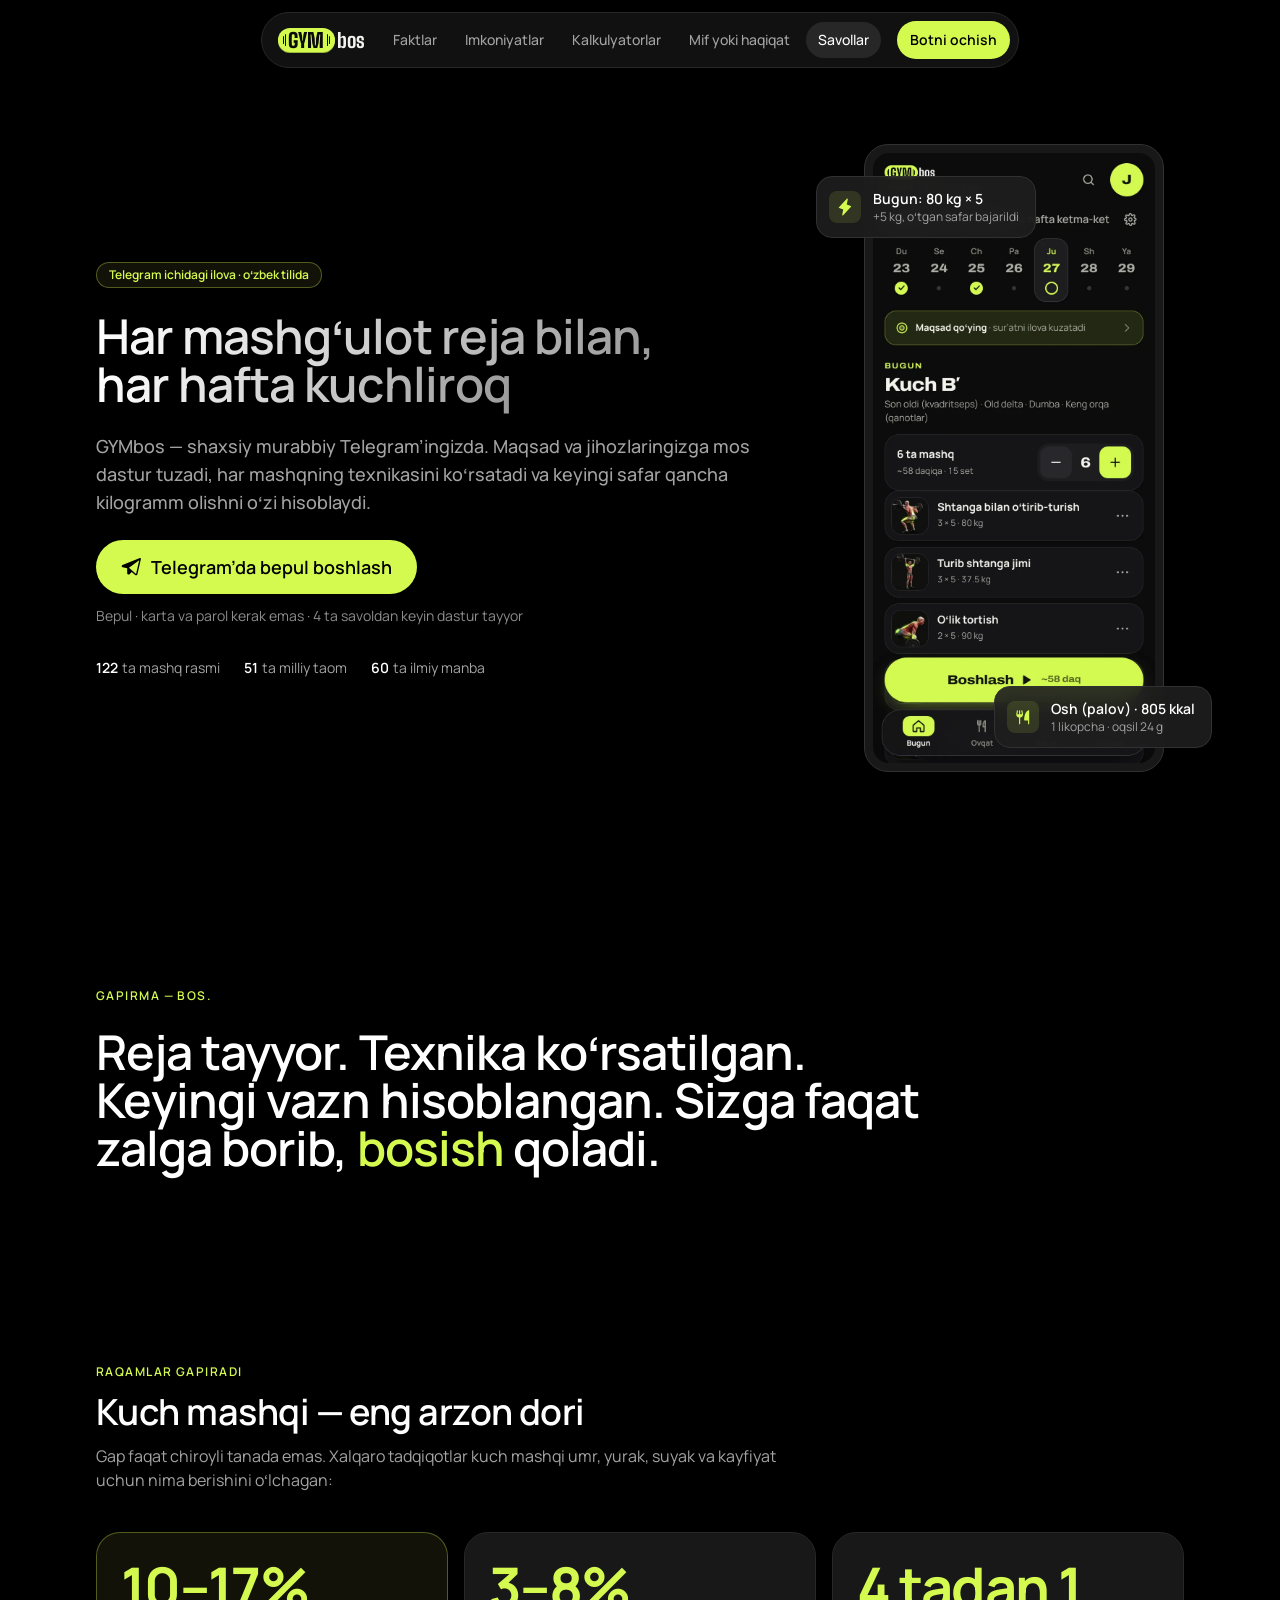
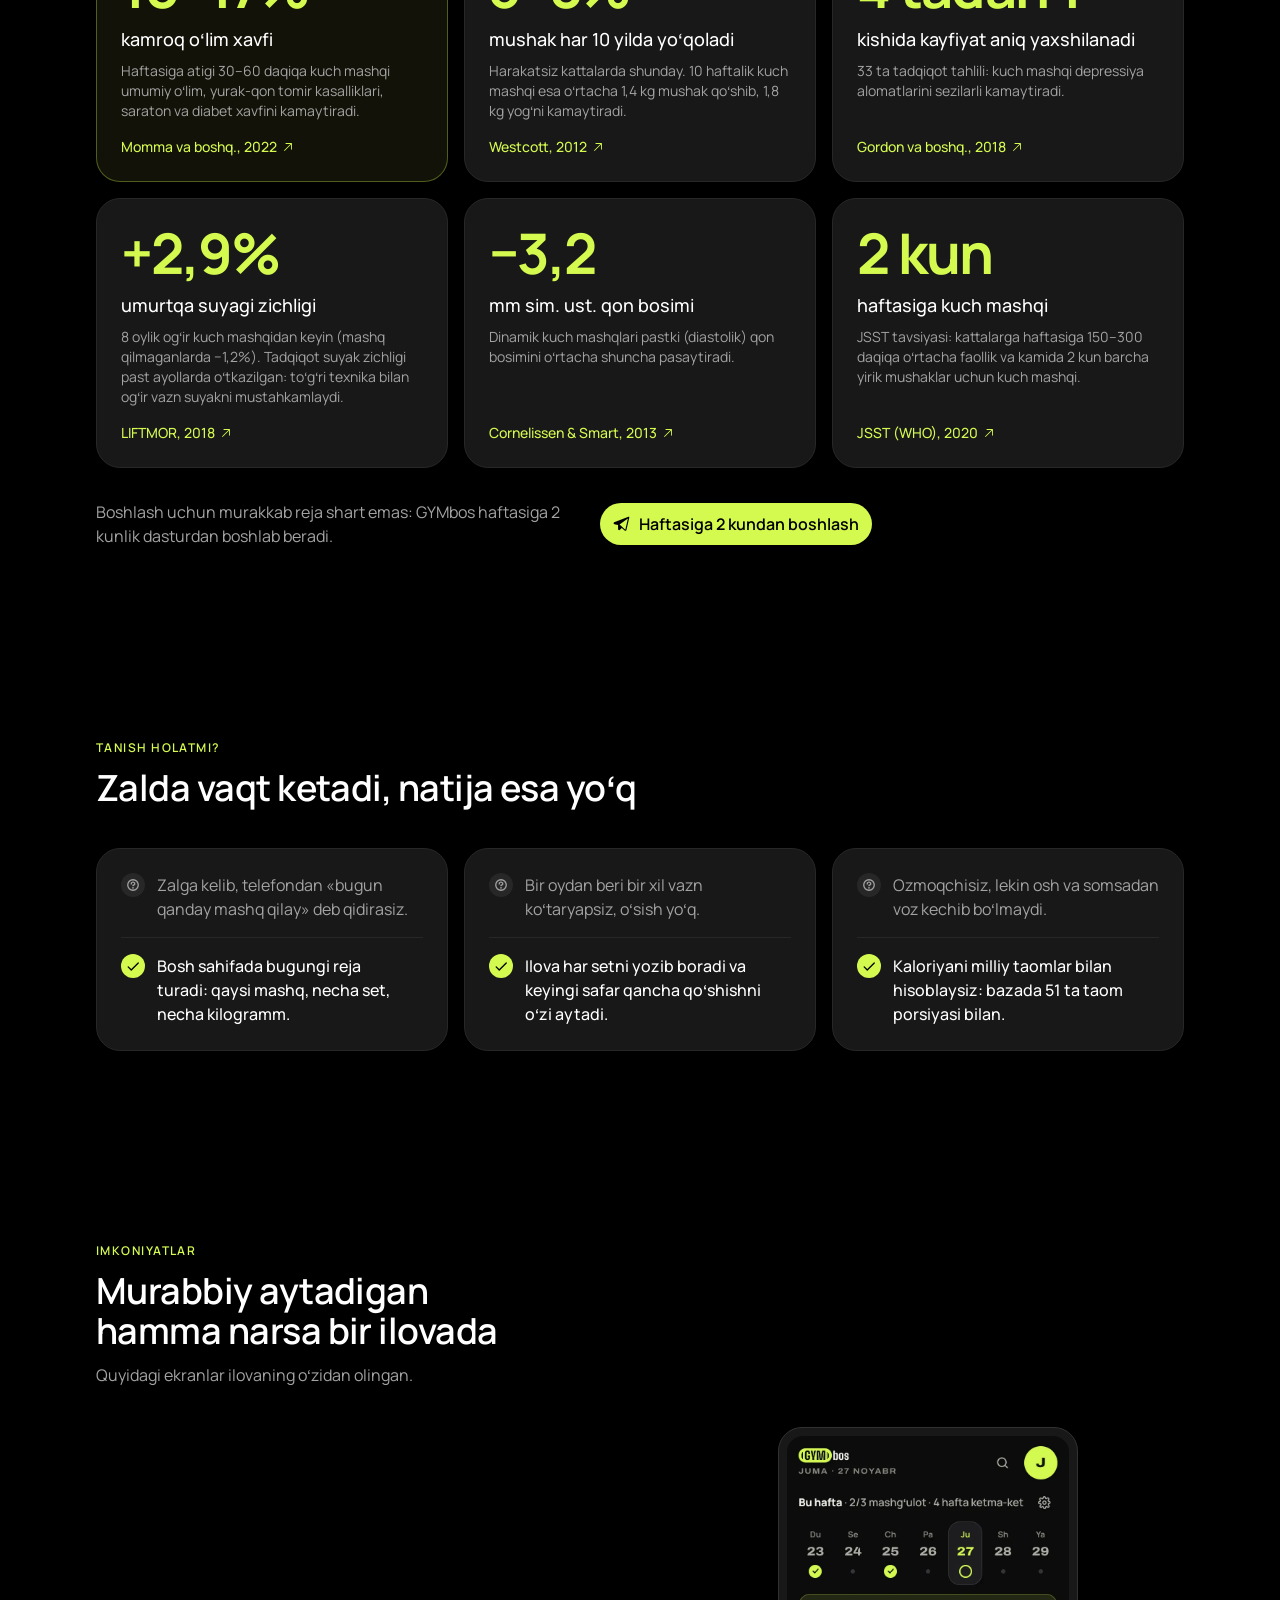
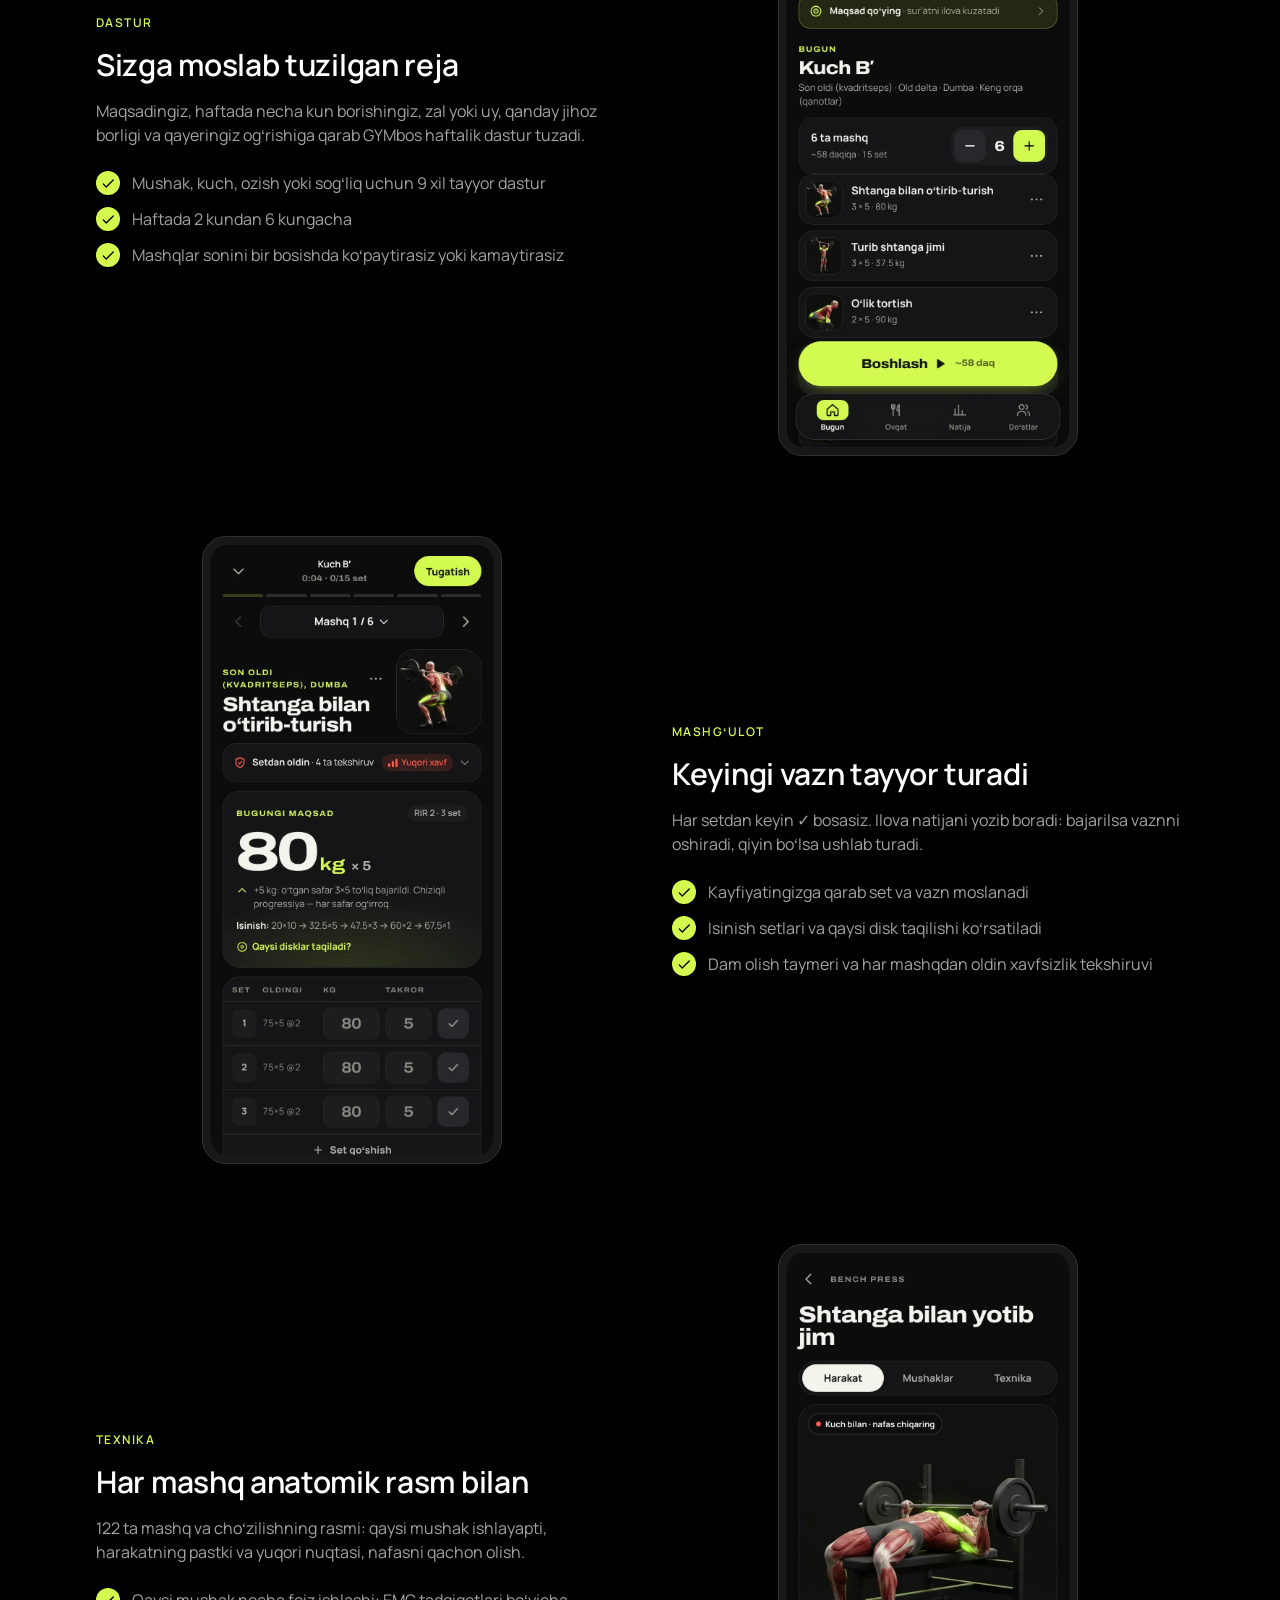
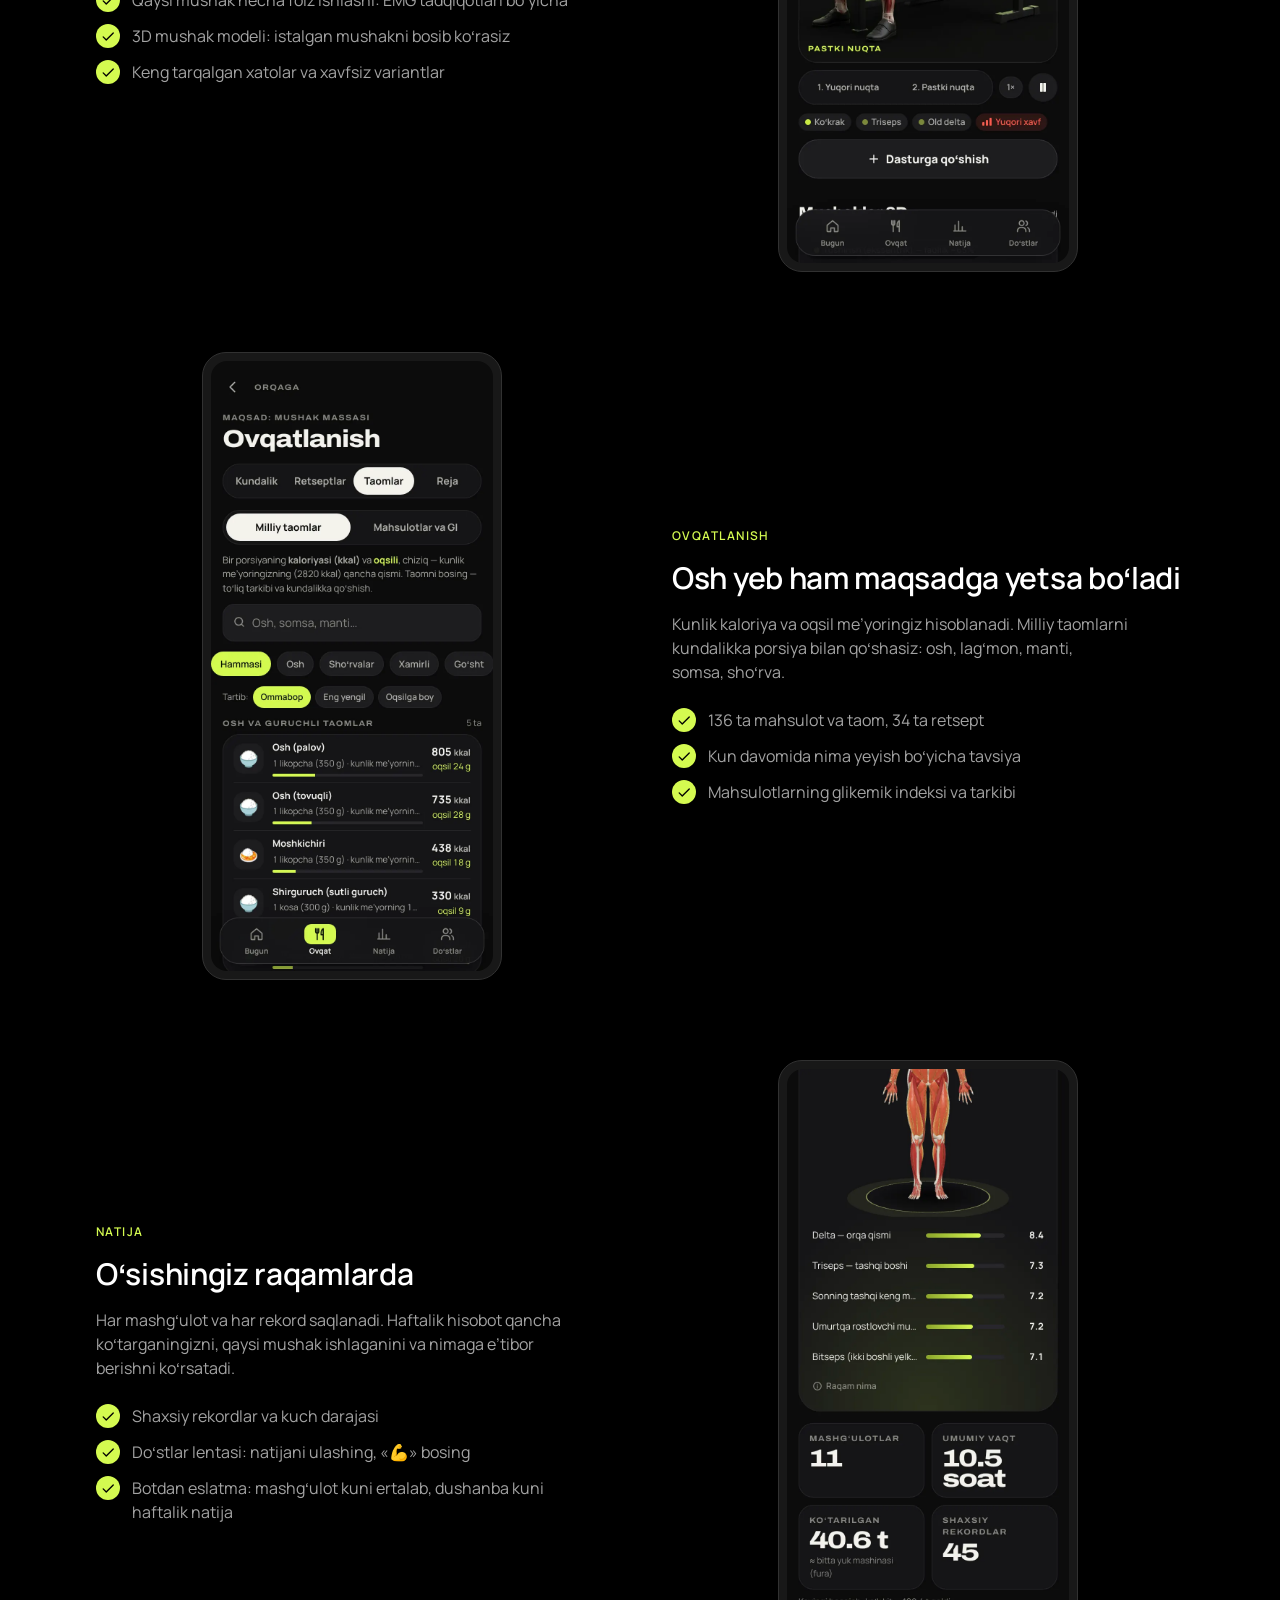
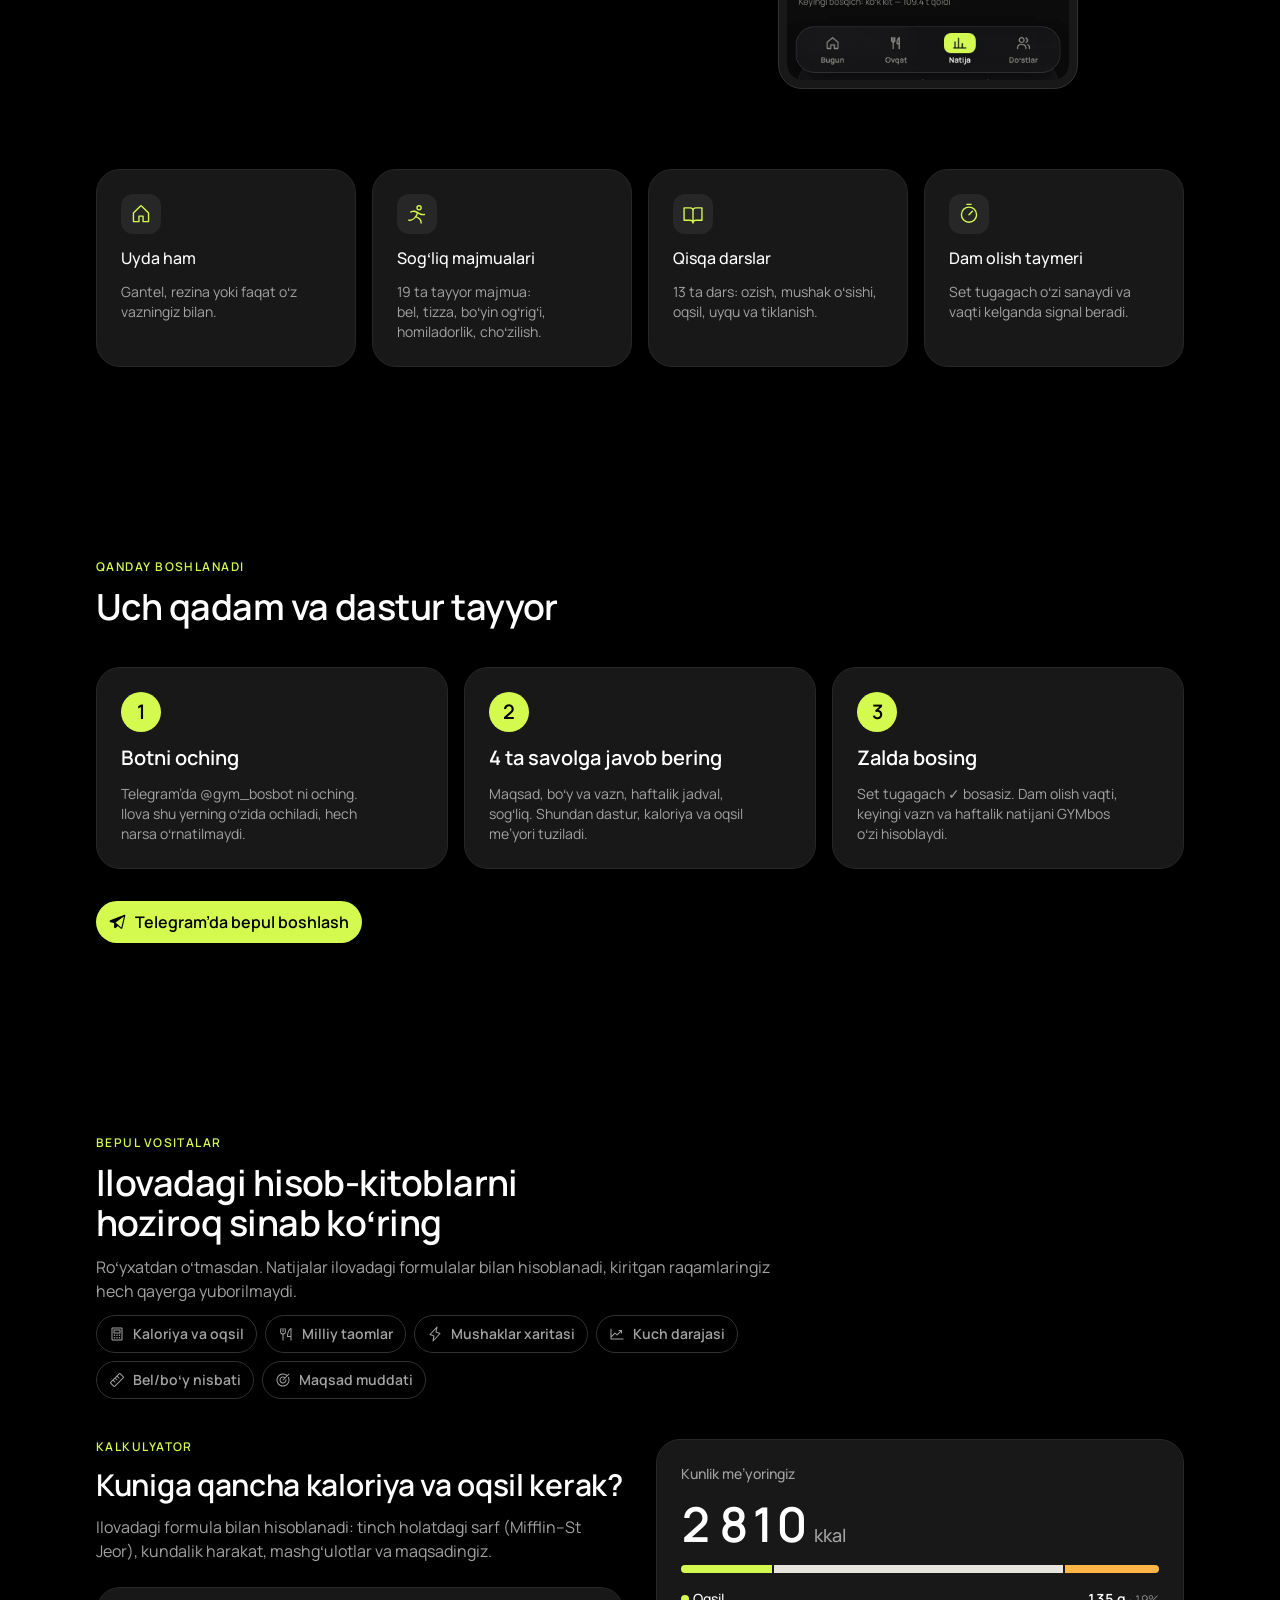
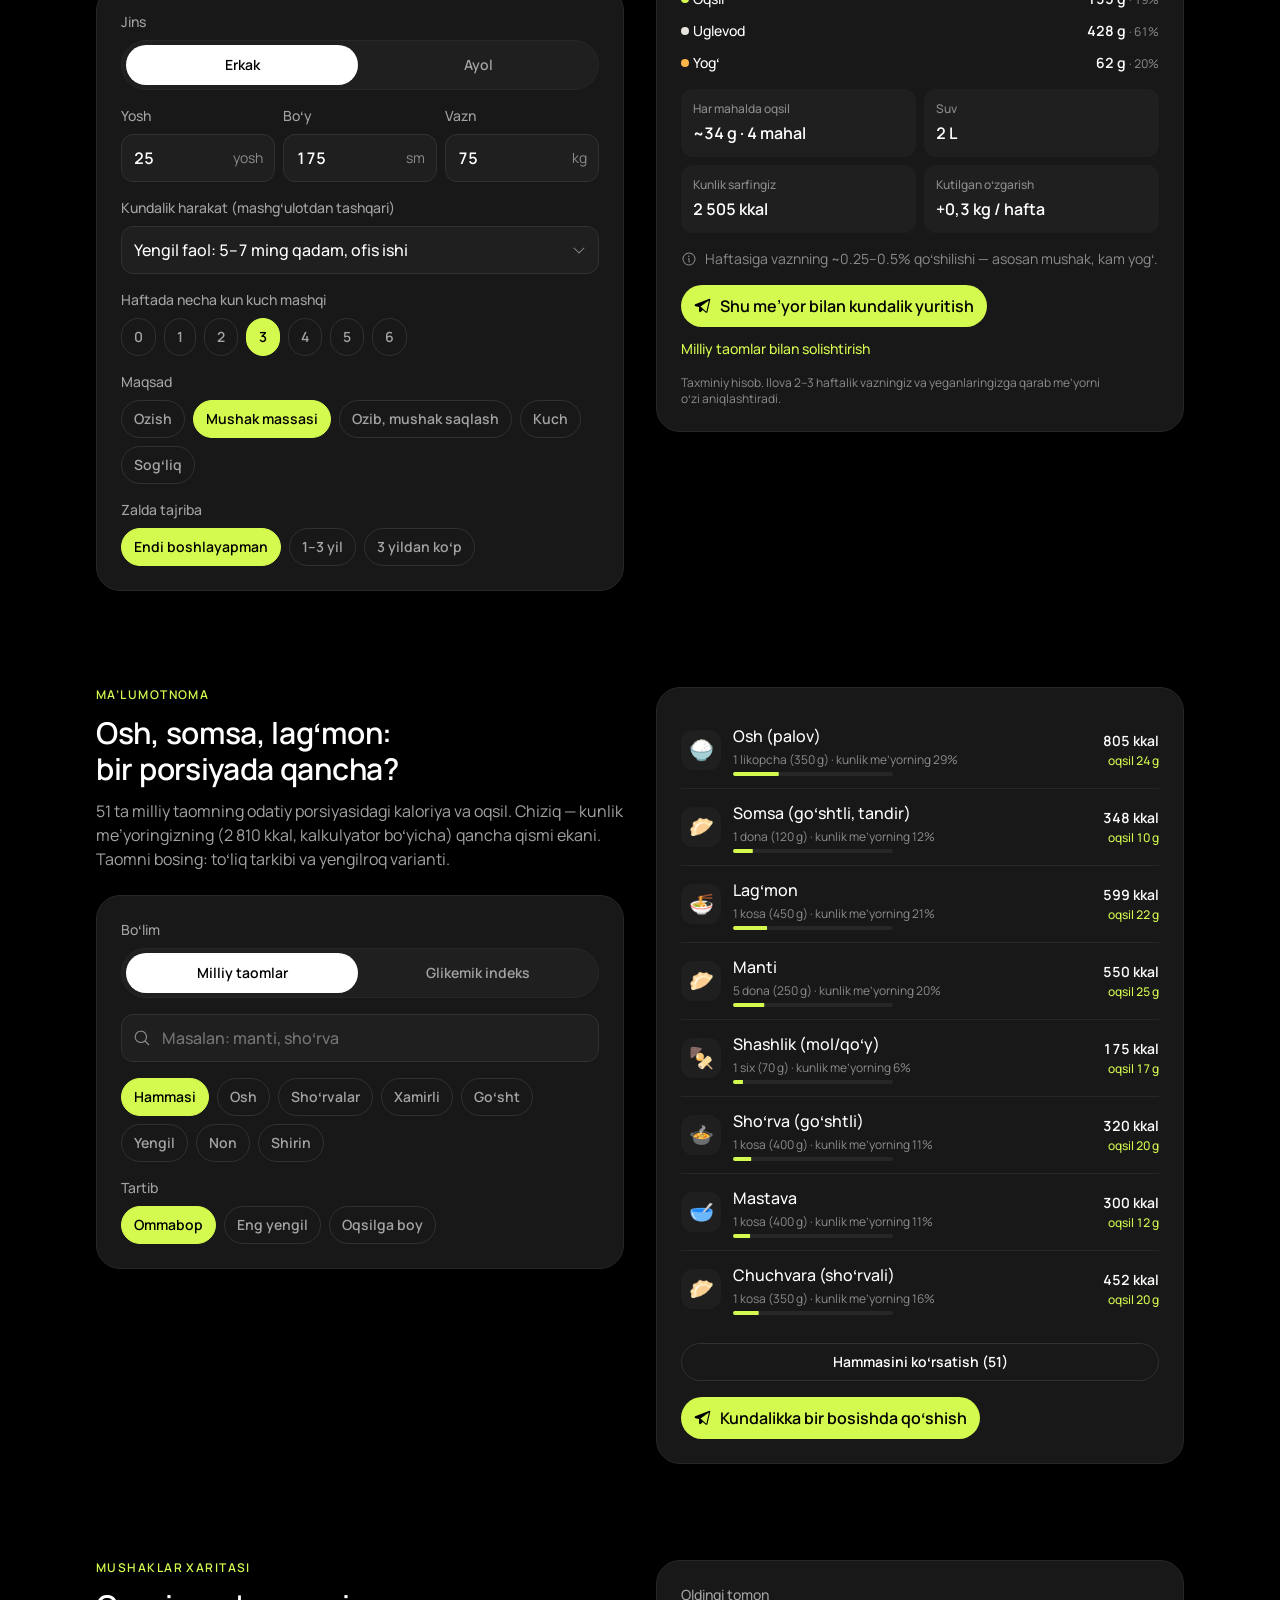
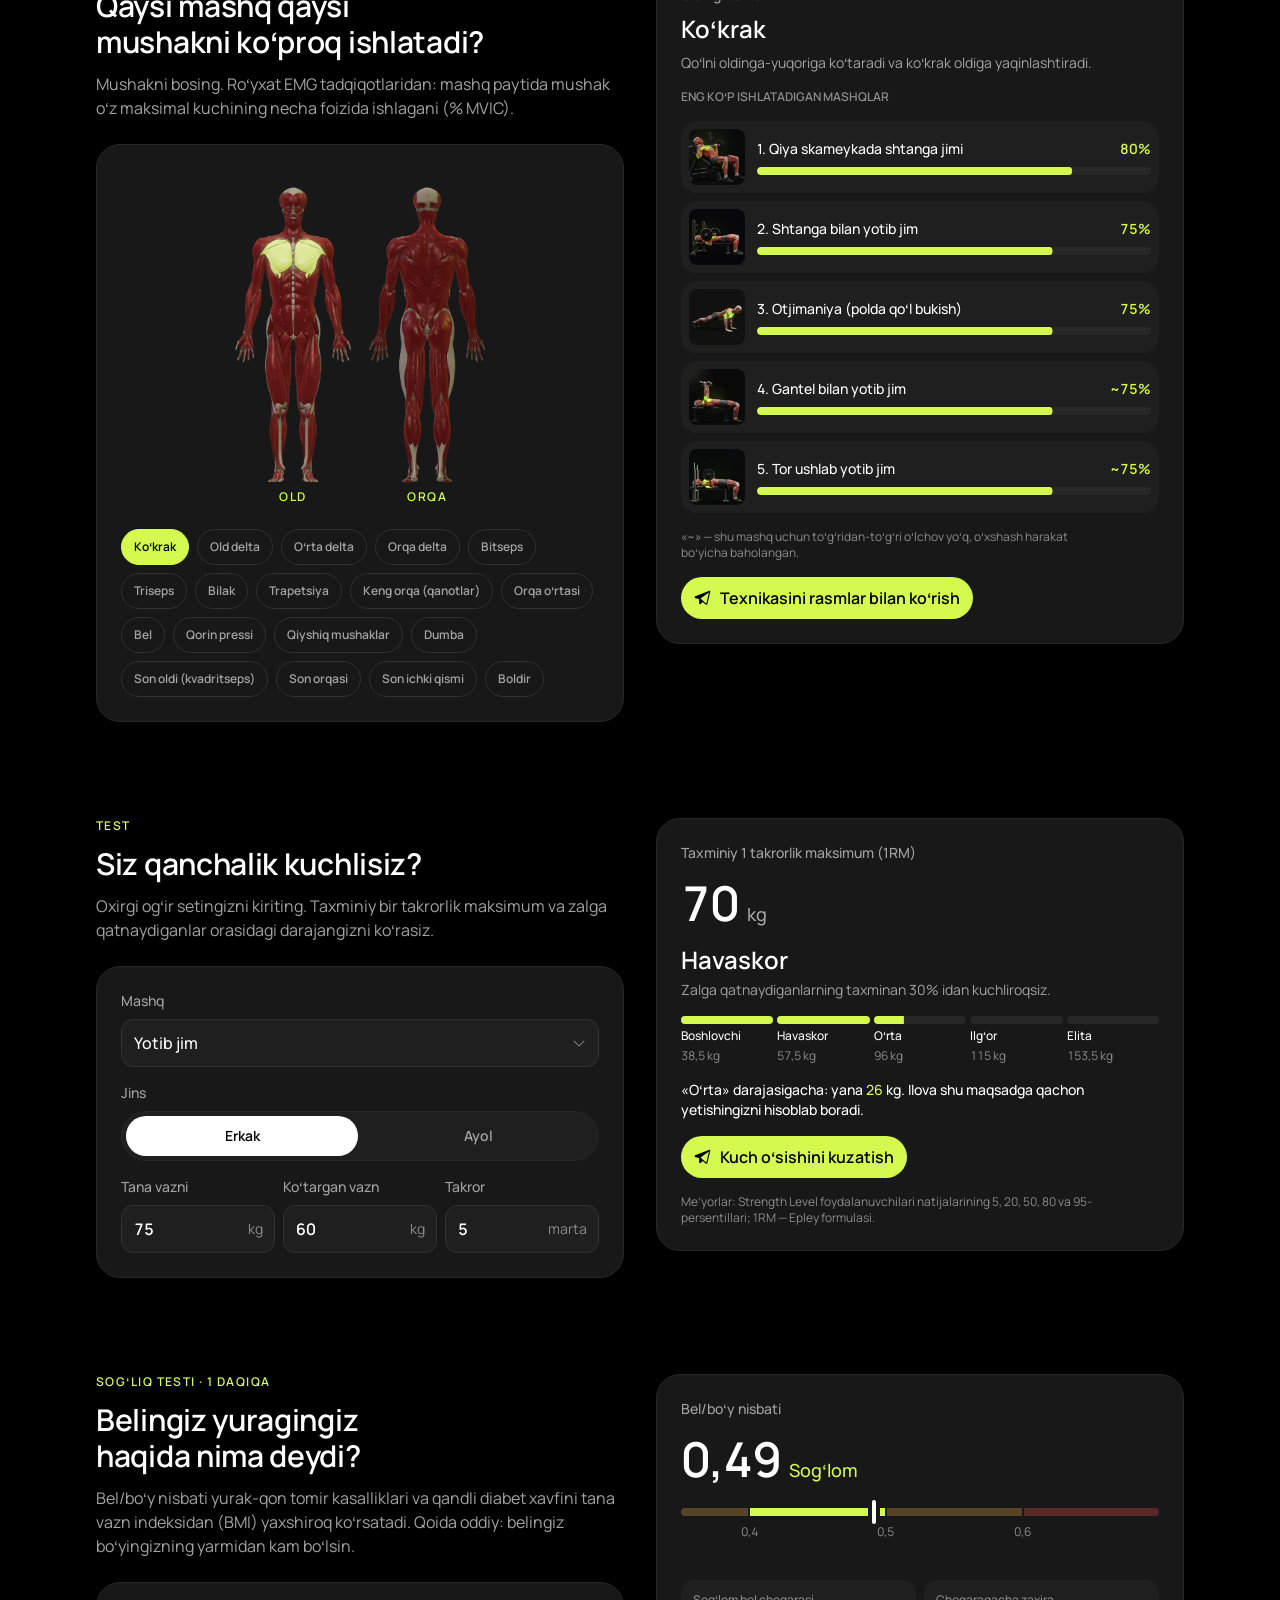
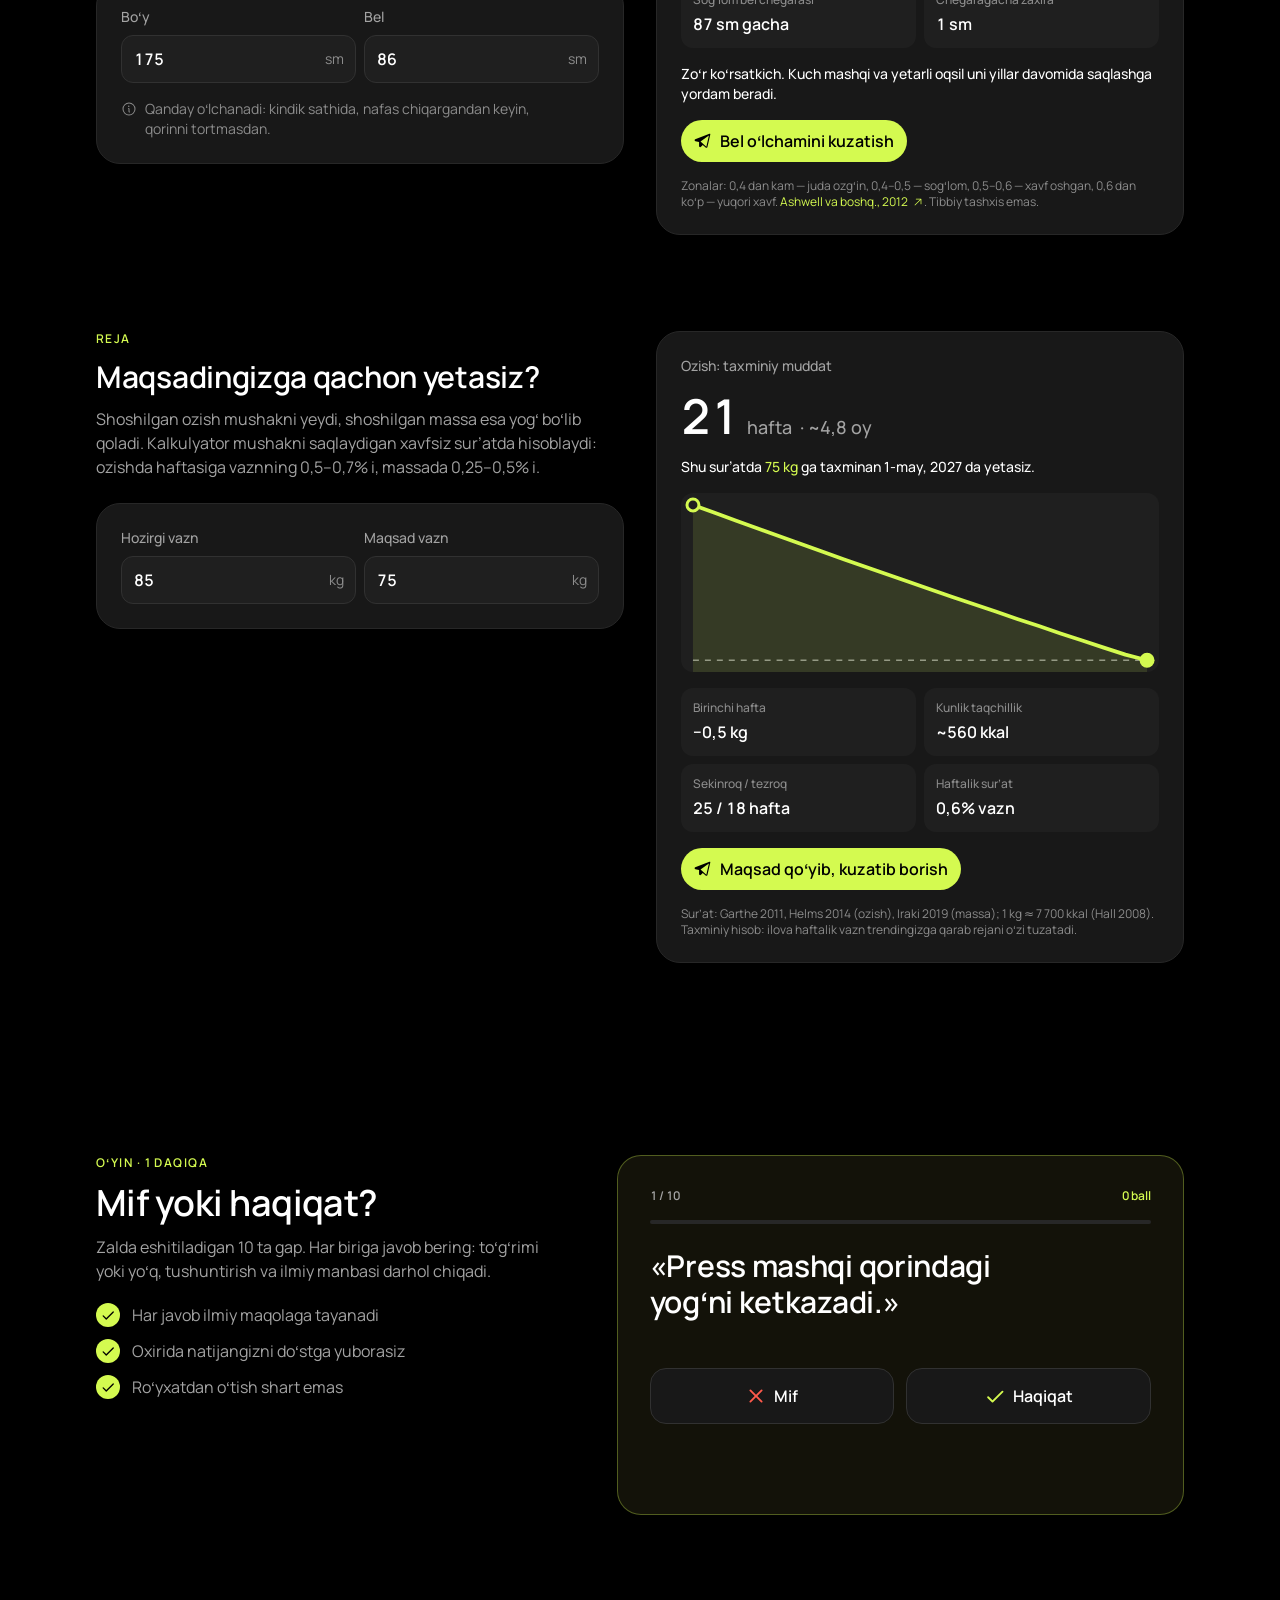
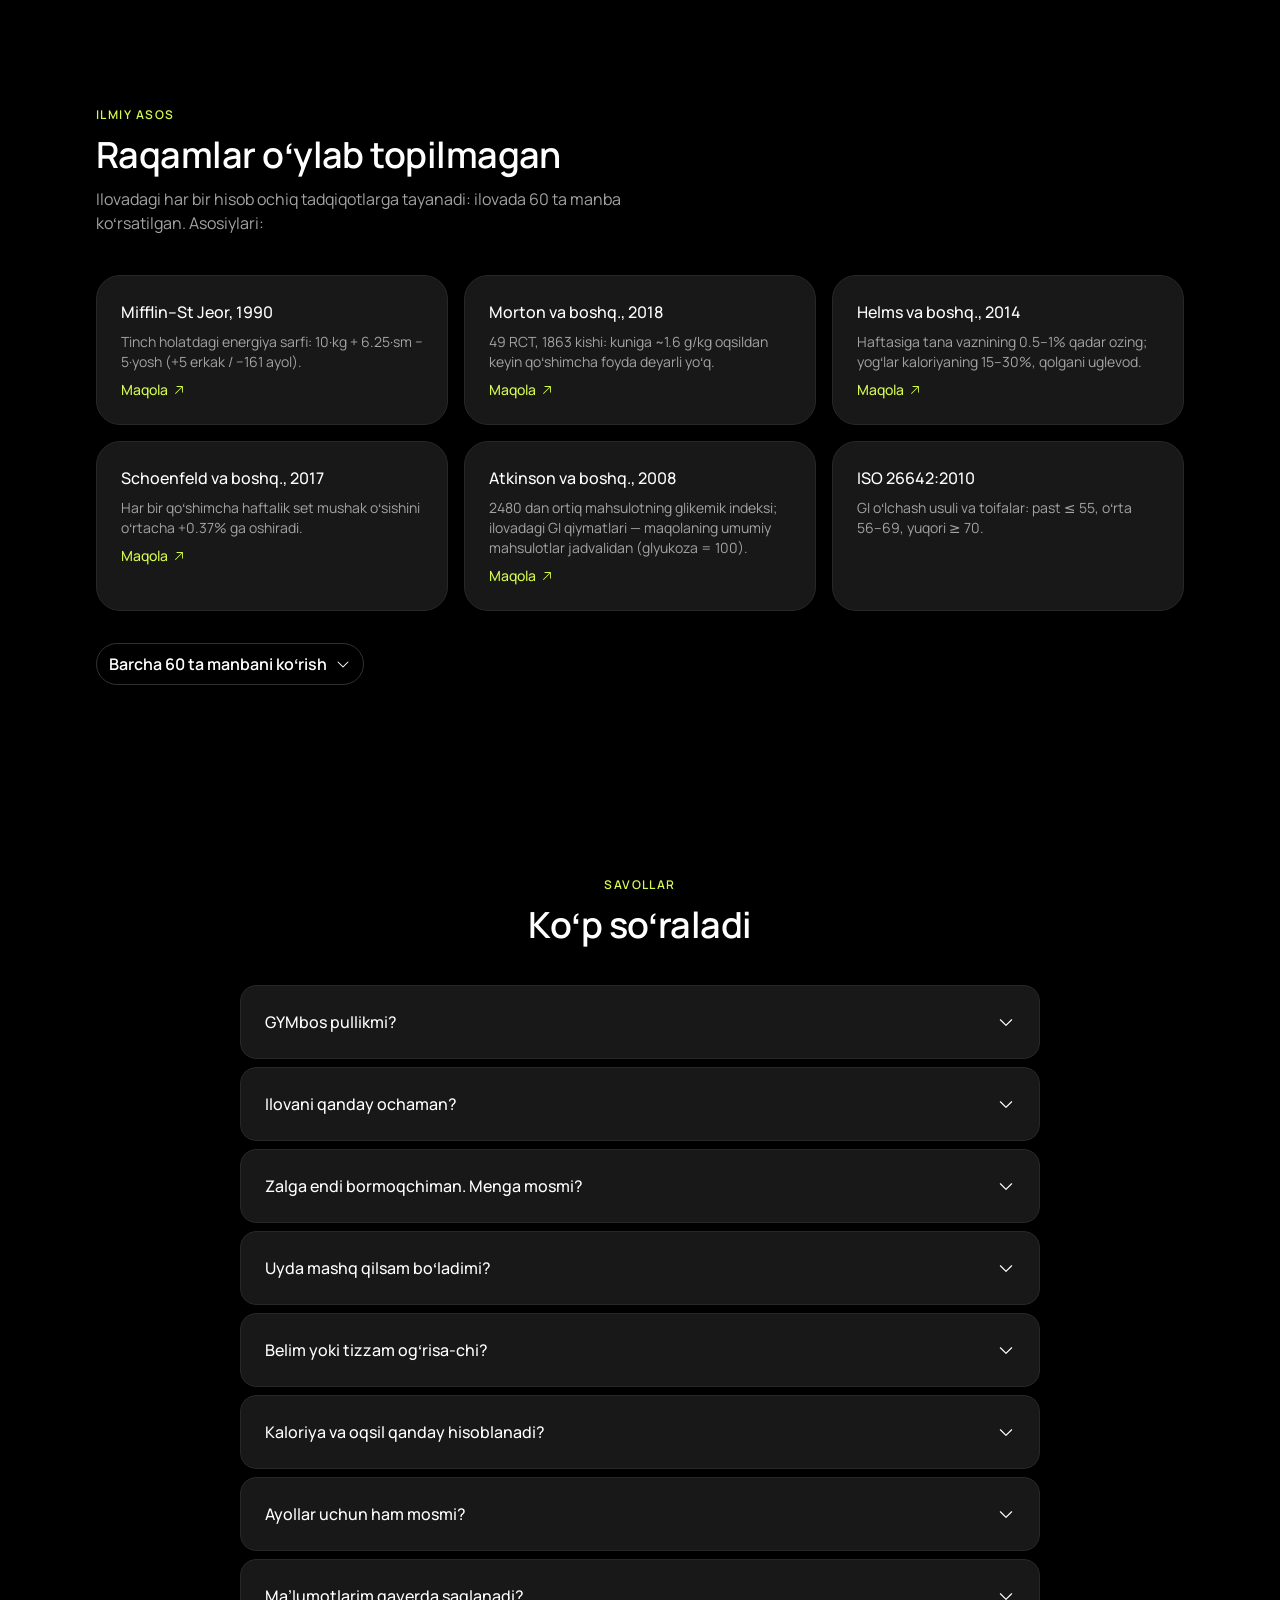
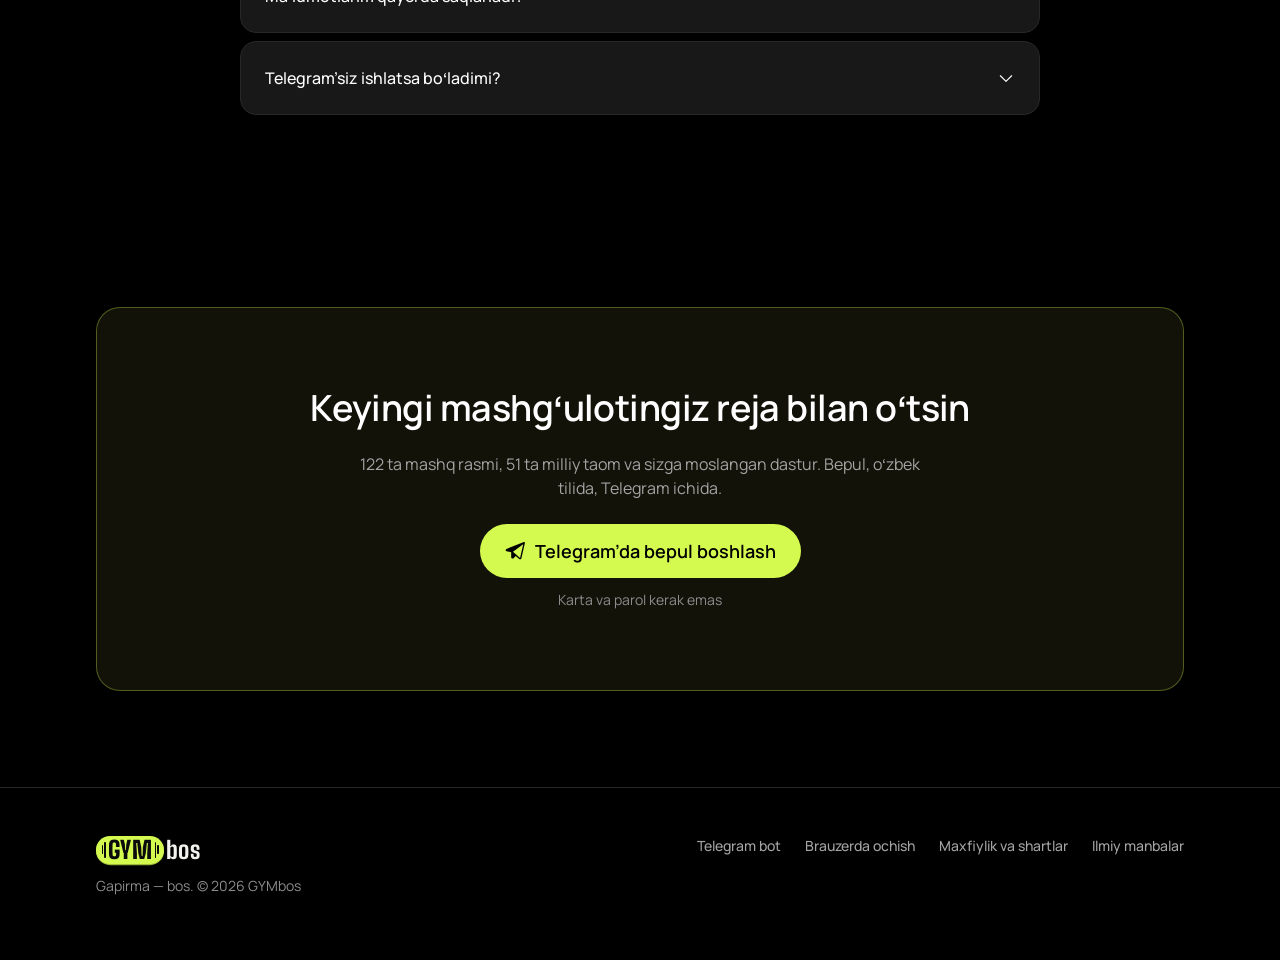
==== commit a0676caa: "Update site: facts, myth-or-truth game, waist and goal calculators Rebuilt from kachok.uz site/ (bra" ====
--- a/index.html
+++ b/index.html
@@ -6,15 +6,15 @@
     <meta name="theme-color" content="#000000" />
     <meta name="color-scheme" content="dark" />
     <title>GYMbos — Telegram’dagi shaxsiy murabbiy: mashq dasturi va kaloriya kalkulyatori</title>
-    <meta name="description" content="Bepul mashq dasturi, har bir mashq texnikasi, milliy taomlar kaloriyasi va oqsil me’yori — o‘zbek tilida, Telegram ichida. Kaloriya, kuch darajasi va mushaklar bo‘yicha kalkulyatorlarni hoziroq sinab ko‘ring." />
-    <link rel="canonical" href="https://nshakhobiddin.github.io/gymbos.uz/" />
+    <meta name="description" content="Bepul mashq dasturi, har bir mashq texnikasi, milliy taomlar kaloriyasi va oqsil me’yori — o‘zbek tilida, Telegram ichida. Kaloriya, kuch darajasi, bel/bo‘y nisbati va maqsad muddati kalkulyatorlari, «Mif yoki haqiqat?» o‘yini — hoziroq sinab ko‘ring." />
+    <link rel="canonical" href="https://gymbos.uz/" />
     <meta property="og:type" content="website" />
     <meta property="og:locale" content="uz_UZ" />
     <meta property="og:site_name" content="GYMbos" />
     <meta property="og:title" content="GYMbos — Telegram’dagi shaxsiy murabbiy" />
     <meta property="og:description" content="Har mashg‘ulot reja bilan, har hafta kuchliroq. Mashq dasturi, texnika, milliy taomlar kaloriyasi — bepul, o‘zbek tilida." />
-    <meta property="og:url" content="https://nshakhobiddin.github.io/gymbos.uz/" />
-    <meta property="og:image" content="https://nshakhobiddin.github.io/gymbos.uz/og.png" />
+    <meta property="og:url" content="https://gymbos.uz/" />
+    <meta property="og:image" content="https://gymbos.uz/og.png" />
     <meta property="og:image:width" content="1200" />
     <meta property="og:image:height" content="630" />
     <meta name="twitter:card" content="summary_large_image" />
@@ -24,12 +24,12 @@
     <script>
       document.documentElement.className += ' js';
     </script>
-    <script type="application/ld+json">{"@context":"https://schema.org","@type":"WebApplication","name":"GYMbos","url":"https://nshakhobiddin.github.io/gymbos.uz/","inLanguage":"uz","applicationCategory":"HealthApplication","operatingSystem":"Telegram, Web","description":"Telegram ichidagi shaxsiy fitnes murabbiy: mashq dasturi, mashqlar texnikasi, milliy taomlar bilan ovqatlanish va natijalar.","offers":{"@type":"Offer","price":"0","priceCurrency":"UZS"}}</script><script type="application/ld+json">{"@context":"https://schema.org","@type":"FAQPage","mainEntity":[{"@type":"Question","name":"GYMbos pullikmi?","acceptedAnswer":{"@type":"Answer","text":"Yo‘q. Hozir ilovaning barcha imkoniyatlari bepul: dastur, mashqlar texnikasi, ovqatlanish, natijalar va do‘stlar lentasi. Karta ulash so‘ralmaydi."}},{"@type":"Question","name":"Ilovani qanday ochaman?","acceptedAnswer":{"@type":"Answer","text":"Telegram’da @gym_bosbot botini oching. Ilova Telegram’ning o‘zida ochiladi, hech narsa yuklab olish va o‘rnatish shart emas. Telefon va kompyuterdagi Telegram’da ishlaydi."}},{"@type":"Question","name":"Zalga endi bormoqchiman. Menga mosmi?","acceptedAnswer":{"@type":"Answer","text":"Ha. Boshlovchilar uchun oddiy dastur beriladi: kam mashq, aniq vazn va takror. Har bir mashqning anatomik rasmi, to‘g‘ri bajarish va keng tarqalgan xatolar ko‘rsatiladi. Vazn esa siz bajarganingizga qarab asta-sekin oshadi."}},{"@type":"Question","name":"Uyda mashq qilsam bo‘ladimi?","acceptedAnswer":{"@type":"Answer","text":"Bo‘ladi. Qaysi jihozingiz borligini belgilaysiz: gantel, rezina, turnik, girya yoki faqat o‘z vazningiz. Ilova faqat shu jihozlar bilan bajariladigan mashqlarni beradi."}},{"@type":"Question","name":"Belim yoki tizzam og‘risa-chi?","acceptedAnswer":{"@type":"Answer","text":"Anketada qayeringiz og‘rishini belgilaysiz. Shu joyga xavfli mashqlar dasturdan chiqariladi yoki yengilroq varianti beriladi, har mashqdan oldin qisqa xavfsizlik tekshiruvi bor. Kuchli yoki uzoq davom etayotgan og‘riqda avval shifokorga ko‘rining."}},{"@type":"Question","name":"Kaloriya va oqsil qanday hisoblanadi?","acceptedAnswer":{"@type":"Answer","text":"Mifflin–St Jeor formulasi, kundalik harakatingiz, mashg‘ulotlar soni va maqsadingiz bo‘yicha. Ilovada 51 ta milliy taom va 136 ta mahsulot bor: osh, lag‘mon, manti, somsani porsiya bilan kundalikka qo‘shasiz. Bir necha haftadan keyin ilova vazningiz o‘zgarishiga qarab me’yorni aniqlashtiradi."}},{"@type":"Question","name":"Ayollar uchun ham mosmi?","acceptedAnswer":{"@type":"Answer","text":"Ha. Kaloriya, oqsil va kuch me’yorlari jinsga qarab hisoblanadi. Dasturdagi mashqlar maqsadingizga qarab tanlanadi: dumba va oyoqqa urg‘u, ozish yoki umumiy tetiklik."}},{"@type":"Question","name":"Ma’lumotlarim qayerda saqlanadi?","acceptedAnswer":{"@type":"Answer","text":"Mashg‘ulotlar va ovqat kundaligi telefoningizda saqlanadi. Ro‘yxatdan o‘tsangiz, telefon almashganda yo‘qolmasligi uchun zaxira nusxasi serverda turadi. Do‘stlaringiz faqat siz ulashgan natijalarni ko‘radi. Batafsil maxfiylik sahifasida."}},{"@type":"Question","name":"Telegram’siz ishlatsa bo‘ladimi?","acceptedAnswer":{"@type":"Answer","text":"Ha, brauzer versiyasi bor (sahifa pastidagi «Brauzerda ochish» havolasi). Lekin do‘stlar lentasi, bulutdagi zaxira va botdan eslatmalar faqat Telegram’da ishlaydi."}}]}</script>
-    <script type="module" crossorigin src="./assets/main-CPt3bOhD.js"></script>
-    <link rel="stylesheet" crossorigin href="./assets/main-DWDmyV94.css">
+    <script type="application/ld+json">{"@context":"https://schema.org","@type":"WebApplication","name":"GYMbos","url":"https://gymbos.uz/","inLanguage":"uz","applicationCategory":"HealthApplication","operatingSystem":"Telegram, Web","description":"Telegram ichidagi shaxsiy fitnes murabbiy: mashq dasturi, mashqlar texnikasi, milliy taomlar bilan ovqatlanish va natijalar.","offers":{"@type":"Offer","price":"0","priceCurrency":"UZS"}}</script><script type="application/ld+json">{"@context":"https://schema.org","@type":"FAQPage","mainEntity":[{"@type":"Question","name":"GYMbos pullikmi?","acceptedAnswer":{"@type":"Answer","text":"Yo‘q. Hozir ilovaning barcha imkoniyatlari bepul: dastur, mashqlar texnikasi, ovqatlanish, natijalar va do‘stlar lentasi. Karta ulash so‘ralmaydi."}},{"@type":"Question","name":"Ilovani qanday ochaman?","acceptedAnswer":{"@type":"Answer","text":"Telegram’da @gym_bosbot botini oching. Ilova Telegram’ning o‘zida ochiladi, hech narsa yuklab olish va o‘rnatish shart emas. Telefon va kompyuterdagi Telegram’da ishlaydi."}},{"@type":"Question","name":"Zalga endi bormoqchiman. Menga mosmi?","acceptedAnswer":{"@type":"Answer","text":"Ha. Boshlovchilar uchun oddiy dastur beriladi: kam mashq, aniq vazn va takror. Har bir mashqning anatomik rasmi, to‘g‘ri bajarish va keng tarqalgan xatolar ko‘rsatiladi. Vazn esa siz bajarganingizga qarab asta-sekin oshadi."}},{"@type":"Question","name":"Uyda mashq qilsam bo‘ladimi?","acceptedAnswer":{"@type":"Answer","text":"Bo‘ladi. Qaysi jihozingiz borligini belgilaysiz: gantel, rezina, turnik, girya yoki faqat o‘z vazningiz. Ilova faqat shu jihozlar bilan bajariladigan mashqlarni beradi."}},{"@type":"Question","name":"Belim yoki tizzam og‘risa-chi?","acceptedAnswer":{"@type":"Answer","text":"Anketada qayeringiz og‘rishini belgilaysiz. Shu joyga xavfli mashqlar dasturdan chiqariladi yoki yengilroq varianti beriladi, har mashqdan oldin qisqa xavfsizlik tekshiruvi bor. Kuchli yoki uzoq davom etayotgan og‘riqda avval shifokorga ko‘rining."}},{"@type":"Question","name":"Kaloriya va oqsil qanday hisoblanadi?","acceptedAnswer":{"@type":"Answer","text":"Mifflin–St Jeor formulasi, kundalik harakatingiz, mashg‘ulotlar soni va maqsadingiz bo‘yicha. Ilovada 51 ta milliy taom va 136 ta mahsulot bor: osh, lag‘mon, manti, somsani porsiya bilan kundalikka qo‘shasiz. Bir necha haftadan keyin ilova vazningiz o‘zgarishiga qarab me’yorni aniqlashtiradi."}},{"@type":"Question","name":"Ayollar uchun ham mosmi?","acceptedAnswer":{"@type":"Answer","text":"Ha. Kaloriya, oqsil va kuch me’yorlari jinsga qarab hisoblanadi. Dasturdagi mashqlar maqsadingizga qarab tanlanadi: dumba va oyoqqa urg‘u, ozish yoki umumiy tetiklik."}},{"@type":"Question","name":"Ma’lumotlarim qayerda saqlanadi?","acceptedAnswer":{"@type":"Answer","text":"Mashg‘ulotlar va ovqat kundaligi telefoningizda saqlanadi. Ro‘yxatdan o‘tsangiz, telefon almashganda yo‘qolmasligi uchun zaxira nusxasi serverda turadi. Do‘stlaringiz faqat siz ulashgan natijalarni ko‘radi. Batafsil maxfiylik sahifasida."}},{"@type":"Question","name":"Telegram’siz ishlatsa bo‘ladimi?","acceptedAnswer":{"@type":"Answer","text":"Ha, brauzer versiyasi bor (sahifa pastidagi «Brauzerda ochish» havolasi). Lekin do‘stlar lentasi, bulutdagi zaxira va botdan eslatmalar faqat Telegram’da ishlaydi."}}]}</script>
+    <script type="module" crossorigin src="./assets/main-CvzuzS-8.js"></script>
+    <link rel="stylesheet" crossorigin href="./assets/main-B8dMKHNL.css">
   </head>
   <body data-page="index">
-    <div id="root"><link rel="preload" as="image" href="./shots/home.webp" fetchPriority="high"/><a class="skip button-sm" href="#main">Asosiy qismga o‘tish</a><header class="nav-wrap"><nav class="nav" aria-label="Asosiy menyu"><a class="nav-logo" href="#top" aria-label="GYMbos — bosh sahifa"><span class="gb flat" style="font-size:20px" role="img" aria-label="GYMbos"><span class="gb-pill" aria-hidden="true"><span class="gb-plates"><i class="s"></i><i class="l"></i></span><span class="gb-gym">GYM</span><span class="gb-plates"><i class="l"></i><i class="s"></i></span></span><span class="gb-bos" aria-hidden="true">bos</span></span></a><ul class="nav-links"><li><a class="title-4" href="#imkoniyatlar">Imkoniyatlar</a></li><li><a class="title-4" href="#vositalar">Kalkulyatorlar</a></li><li><a class="title-4" href="#taomlar">Milliy taomlar</a></li><li><a class="title-4" href="#savollar">Savollar</a></li></ul><a class="btn btn-primary button-sm" href="https://t.me/gym_bosbot?startapp=site_nav" target="_blank" rel="noopener">Botni ochish</a><button type="button" class="nav-toggle" aria-expanded="false" aria-controls="menu" aria-label="Menyuni ochish"><span></span><span></span></button></nav></header><div id="menu" class="menu" aria-hidden="true" inert=""><ul><li style="transition-delay:0ms"><a class="menu-link heading-4" href="#imkoniyatlar">Imkoniyatlar</a></li><li style="transition-delay:0ms"><a class="menu-link heading-4" href="#vositalar">Kalkulyatorlar</a></li><li style="transition-delay:0ms"><a class="menu-link heading-4" href="#taomlar">Milliy taomlar</a></li><li style="transition-delay:0ms"><a class="menu-link heading-4" href="#savollar">Savollar</a></li><li style="transition-delay:0ms"><a class="menu-link heading-4 muted" href="https://nshakhobiddin.github.io/kachok.uz/">Brauzerda ochish</a></li></ul></div><main id="main"><section id="top" class="hero" aria-labelledby="hero-t"><div class="container hero-grid"><div class="hero-copy"><span class="badge caption-3">Telegram ichidagi ilova · o‘zbek tilida</span><h1 id="hero-t" class="hero-title"><span class="grad">Har mashg‘ulot reja bilan,<br class="br-md"/> har hafta kuchliroq</span></h1><p class="hero-sub title-2">GYMbos — shaxsiy murabbiy Telegram’ingizda. Maqsad va jihozlaringizga mos dastur tuzadi, har mashqning texnikasini ko‘rsatadi va keyingi safar qancha kilogramm olishni o‘zi hisoblaydi.</p><div class="hero-cta"><a class="btn btn-primary btn-lg button-lg" href="https://t.me/gym_bosbot?startapp=site_hero" target="_blank" rel="noopener"><svg xmlns="http://www.w3.org/2000/svg" width="22" height="22" fill="currentColor" viewBox="0 0 256 256" aria-hidden="true"><path d="M228.88,26.19a9,9,0,0,0-9.16-1.57L17.06,103.93a14.22,14.22,0,0,0,2.43,27.21L72,141.45V200a15.92,15.92,0,0,0,10,14.83,15.91,15.91,0,0,0,17.51-3.73l25.32-26.26L165,220a15.88,15.88,0,0,0,10.51,4,16.3,16.3,0,0,0,5-.79,15.85,15.85,0,0,0,10.67-11.63L231.77,35A9,9,0,0,0,228.88,26.19ZM175.53,208,92.85,135.5l119-85.29Z"></path></svg>Telegram’da bepul boshlash</a><span class="caption-2 faint">Bepul · karta va parol kerak emas · 4 ta savoldan keyin dastur tayyor</span></div><ul class="proof body-6" aria-label="Ilovada"><li><b class="body-4">115</b> ta mashq rasmi</li><li><b class="body-4">51</b> ta milliy taom</li><li><b class="body-4">60</b> ta ilmiy manba</li></ul></div><div class="hero-visual"><div class="hero-phone"><div class="phone"><img src="./shots/home.webp" width="390" height="844" alt="GYMbos bosh sahifasi: haftalik jadval, bugungi «Kuch B′» mashg‘uloti, 6 ta mashq va «Boshlash» tugmasi" loading="eager" decoding="async" fetchPriority="high"/></div><div class="chip-float chip-a" aria-hidden="true"><span class="ico"><svg xmlns="http://www.w3.org/2000/svg" width="18" height="18" fill="currentColor" viewBox="0 0 256 256"><path d="M213.85,125.46l-112,120a8,8,0,0,1-13.69-7l14.66-73.33L45.19,143.49a8,8,0,0,1-3-13l112-120a8,8,0,0,1,13.69,7L153.18,90.9l57.63,21.61a8,8,0,0,1,3,12.95Z"></path></svg></span><span class="stack"><span class="body-4">Bugun: 80 kg × 5</span><span class="caption-5 muted">+5 kg, o‘tgan safar bajarildi</span></span></div><div class="chip-float chip-b" aria-hidden="true"><span class="ico"><svg xmlns="http://www.w3.org/2000/svg" width="18" height="18" fill="currentColor" viewBox="0 0 256 256"><path d="M216,40V224a8,8,0,0,1-16,0V176H152a8,8,0,0,1-8-8,268.75,268.75,0,0,1,7.22-56.88c9.78-40.49,28.32-67.63,53.63-78.47A8,8,0,0,1,216,40Zm-96.11-1.31a8,8,0,1,0-15.78,2.63L111.89,88H88V40a8,8,0,0,0-16,0V88H48.11l7.78-46.68a8,8,0,1,0-15.78-2.63l-8,48A8.17,8.17,0,0,0,32,88a48.07,48.07,0,0,0,40,47.32V224a8,8,0,0,0,16,0V135.32A48.07,48.07,0,0,0,128,88a8.17,8.17,0,0,0-.11-1.31Z"></path></svg></span><span class="stack"><span class="body-4">Osh (palov) · 805 kkal</span><span class="caption-5 muted">1 likopcha · oqsil 24 g</span></span></div></div></div></div></section><section class="tagline" aria-label="Shior"><div class="container stack gap-24"><span class="eyebrow">Gapirma — bos.</span><p class="tagline-text"><span class="w">Reja<!-- --> </span><span class="w">tayyor.<!-- --> </span><span class="w">Texnika<!-- --> </span><span class="w">ko‘rsatilgan.<!-- --> </span><span class="w">Keyingi<!-- --> </span><span class="w">vazn<!-- --> </span><span class="w">hisoblangan.<!-- --> </span><span class="w">Sizga<!-- --> </span><span class="w">faqat<!-- --> </span><span class="w">zalga<!-- --> </span><span class="w">borib,<!-- --> </span><span class="w hl">bosish<!-- --> </span><span class="w">qoladi.</span></p></div></section><section class="section" aria-labelledby="pains-t"><div class="container"><div class="section-head reveal"><span class="eyebrow">Tanish holatmi?</span><h2 id="pains-t" class="section-title">Zalda vaqt ketadi, natija esa yo‘q</h2></div><div class="grid-3"><article class="card pain reveal" style="transition-delay:0ms"><p class="pain-q body-3"><span class="ico-round dim" aria-hidden="true"><svg xmlns="http://www.w3.org/2000/svg" width="14" height="14" fill="currentColor" viewBox="0 0 256 256"><path d="M144,180a16,16,0,1,1-16-16A16,16,0,0,1,144,180Zm92-52A108,108,0,1,1,128,20,108.12,108.12,0,0,1,236,128Zm-24,0a84,84,0,1,0-84,84A84.09,84.09,0,0,0,212,128ZM128,64c-24.26,0-44,17.94-44,40v4a12,12,0,0,0,24,0v-4c0-8.82,9-16,20-16s20,7.18,20,16-9,16-20,16a12,12,0,0,0-12,12v8a12,12,0,0,0,23.73,2.56C158.31,137.88,172,122.37,172,104,172,81.94,152.26,64,128,64Z"></path></svg></span>Zalga kelib, telefondan «bugun qanday mashq qilay» deb qidirasiz.</p><p class="pain-a body-2"><span class="ico-round lime" aria-hidden="true"><svg xmlns="http://www.w3.org/2000/svg" width="14" height="14" fill="currentColor" viewBox="0 0 256 256"><path d="M232.49,80.49l-128,128a12,12,0,0,1-17,0l-56-56a12,12,0,1,1,17-17L96,183,215.51,63.51a12,12,0,0,1,17,17Z"></path></svg></span>Bosh sahifada bugungi reja turadi: qaysi mashq, necha set, necha kilogramm.</p></article><article class="card pain reveal" style="transition-delay:80ms"><p class="pain-q body-3"><span class="ico-round dim" aria-hidden="true"><svg xmlns="http://www.w3.org/2000/svg" width="14" height="14" fill="currentColor" viewBox="0 0 256 256"><path d="M144,180a16,16,0,1,1-16-16A16,16,0,0,1,144,180Zm92-52A108,108,0,1,1,128,20,108.12,108.12,0,0,1,236,128Zm-24,0a84,84,0,1,0-84,84A84.09,84.09,0,0,0,212,128ZM128,64c-24.26,0-44,17.94-44,40v4a12,12,0,0,0,24,0v-4c0-8.82,9-16,20-16s20,7.18,20,16-9,16-20,16a12,12,0,0,0-12,12v8a12,12,0,0,0,23.73,2.56C158.31,137.88,172,122.37,172,104,172,81.94,152.26,64,128,64Z"></path></svg></span>Bir oydan beri bir xil vazn ko‘taryapsiz, o‘sish yo‘q.</p><p class="pain-a body-2"><span class="ico-round lime" aria-hidden="true"><svg xmlns="http://www.w3.org/2000/svg" width="14" height="14" fill="currentColor" viewBox="0 0 256 256"><path d="M232.49,80.49l-128,128a12,12,0,0,1-17,0l-56-56a12,12,0,1,1,17-17L96,183,215.51,63.51a12,12,0,0,1,17,17Z"></path></svg></span>Ilova har setni yozib boradi va keyingi safar qancha qo‘shishni o‘zi aytadi.</p></article><article class="card pain reveal" style="transition-delay:160ms"><p class="pain-q body-3"><span class="ico-round dim" aria-hidden="true"><svg xmlns="http://www.w3.org/2000/svg" width="14" height="14" fill="currentColor" viewBox="0 0 256 256"><path d="M144,180a16,16,0,1,1-16-16A16,16,0,0,1,144,180Zm92-52A108,108,0,1,1,128,20,108.12,108.12,0,0,1,236,128Zm-24,0a84,84,0,1,0-84,84A84.09,84.09,0,0,0,212,128ZM128,64c-24.26,0-44,17.94-44,40v4a12,12,0,0,0,24,0v-4c0-8.82,9-16,20-16s20,7.18,20,16-9,16-20,16a12,12,0,0,0-12,12v8a12,12,0,0,0,23.73,2.56C158.31,137.88,172,122.37,172,104,172,81.94,152.26,64,128,64Z"></path></svg></span>Ozmoqchisiz, lekin osh va somsadan voz kechib bo‘lmaydi.</p><p class="pain-a body-2"><span class="ico-round lime" aria-hidden="true"><svg xmlns="http://www.w3.org/2000/svg" width="14" height="14" fill="currentColor" viewBox="0 0 256 256"><path d="M232.49,80.49l-128,128a12,12,0,0,1-17,0l-56-56a12,12,0,1,1,17-17L96,183,215.51,63.51a12,12,0,0,1,17,17Z"></path></svg></span>Kaloriyani milliy taomlar bilan hisoblaysiz: bazada 51 ta taom porsiyasi bilan.</p></article></div></div></section><section id="imkoniyatlar" class="section" aria-labelledby="feat-t"><div class="container"><div class="section-head reveal"><span class="eyebrow">Imkoniyatlar</span><h2 id="feat-t" class="section-title">Murabbiy aytadigan hamma narsa bir ilovada</h2><p class="body-3 muted">Quyidagi ekranlar ilovaning o‘zidan olingan.</p></div><div class="features"><article class="feature"><div class="feature-copy reveal"><span class="eyebrow">Dastur</span><h3 class="heading-4">Sizga moslab tuzilgan reja</h3><p class="body-3 muted">Maqsadingiz, haftada necha kun borishingiz, zal yoki uy, qanday jihoz borligi va qayeringiz og‘rishiga qarab GYMbos haftalik dastur tuzadi.</p><ul class="checks"><li><span class="ico-round lime" aria-hidden="true"><svg xmlns="http://www.w3.org/2000/svg" width="14" height="14" fill="currentColor" viewBox="0 0 256 256"><path d="M232.49,80.49l-128,128a12,12,0,0,1-17,0l-56-56a12,12,0,1,1,17-17L96,183,215.51,63.51a12,12,0,0,1,17,17Z"></path></svg></span><span class="body-3 muted">Mushak, kuch, ozish yoki sog‘liq uchun 9 xil tayyor dastur</span></li><li><span class="ico-round lime" aria-hidden="true"><svg xmlns="http://www.w3.org/2000/svg" width="14" height="14" fill="currentColor" viewBox="0 0 256 256"><path d="M232.49,80.49l-128,128a12,12,0,0,1-17,0l-56-56a12,12,0,1,1,17-17L96,183,215.51,63.51a12,12,0,0,1,17,17Z"></path></svg></span><span class="body-3 muted">Haftada 2 kundan 6 kungacha</span></li><li><span class="ico-round lime" aria-hidden="true"><svg xmlns="http://www.w3.org/2000/svg" width="14" height="14" fill="currentColor" viewBox="0 0 256 256"><path d="M232.49,80.49l-128,128a12,12,0,0,1-17,0l-56-56a12,12,0,1,1,17-17L96,183,215.51,63.51a12,12,0,0,1,17,17Z"></path></svg></span><span class="body-3 muted">Mashqlar sonini bir bosishda ko‘paytirasiz yoki kamaytirasiz</span></li></ul></div><div class="feature-media reveal"><div class="phone"><img src="./shots/home.webp" width="390" height="844" alt="Bugungi mashg‘ulot: mashqlar ro‘yxati, setlar va vaznlar" loading="lazy" decoding="async" fetchPriority="auto"/></div></div></article><article class="feature flip"><div class="feature-copy reveal"><span class="eyebrow">Mashg‘ulot</span><h3 class="heading-4">Keyingi vazn tayyor turadi</h3><p class="body-3 muted">Har setdan keyin ✓ bosasiz. Ilova natijani yozib boradi: bajarilsa vaznni oshiradi, qiyin bo‘lsa ushlab turadi.</p><ul class="checks"><li><span class="ico-round lime" aria-hidden="true"><svg xmlns="http://www.w3.org/2000/svg" width="14" height="14" fill="currentColor" viewBox="0 0 256 256"><path d="M232.49,80.49l-128,128a12,12,0,0,1-17,0l-56-56a12,12,0,1,1,17-17L96,183,215.51,63.51a12,12,0,0,1,17,17Z"></path></svg></span><span class="body-3 muted">Kayfiyatingizga qarab set va vazn moslanadi</span></li><li><span class="ico-round lime" aria-hidden="true"><svg xmlns="http://www.w3.org/2000/svg" width="14" height="14" fill="currentColor" viewBox="0 0 256 256"><path d="M232.49,80.49l-128,128a12,12,0,0,1-17,0l-56-56a12,12,0,1,1,17-17L96,183,215.51,63.51a12,12,0,0,1,17,17Z"></path></svg></span><span class="body-3 muted">Isinish setlari va qaysi disk taqilishi ko‘rsatiladi</span></li><li><span class="ico-round lime" aria-hidden="true"><svg xmlns="http://www.w3.org/2000/svg" width="14" height="14" fill="currentColor" viewBox="0 0 256 256"><path d="M232.49,80.49l-128,128a12,12,0,0,1-17,0l-56-56a12,12,0,1,1,17-17L96,183,215.51,63.51a12,12,0,0,1,17,17Z"></path></svg></span><span class="body-3 muted">Dam olish taymeri va har mashqdan oldin xavfsizlik tekshiruvi</span></li></ul></div><div class="feature-media reveal"><div class="phone"><img src="./shots/workout.webp" width="390" height="844" alt="Mashg‘ulot ekrani: bugungi maqsad 80 kg × 5, isinish setlari va set jadvali" loading="lazy" decoding="async" fetchPriority="auto"/></div></div></article><article class="feature"><div class="feature-copy reveal"><span class="eyebrow">Texnika</span><h3 class="heading-4">Har mashq anatomik rasm bilan</h3><p class="body-3 muted">115 ta mashq va cho‘zilishning rasmi: qaysi mushak ishlayapti, harakatning pastki va yuqori nuqtasi, nafasni qachon olish.</p><ul class="checks"><li><span class="ico-round lime" aria-hidden="true"><svg xmlns="http://www.w3.org/2000/svg" width="14" height="14" fill="currentColor" viewBox="0 0 256 256"><path d="M232.49,80.49l-128,128a12,12,0,0,1-17,0l-56-56a12,12,0,1,1,17-17L96,183,215.51,63.51a12,12,0,0,1,17,17Z"></path></svg></span><span class="body-3 muted">Qaysi mushak necha foiz ishlashi: EMG tadqiqotlari bo‘yicha</span></li><li><span class="ico-round lime" aria-hidden="true"><svg xmlns="http://www.w3.org/2000/svg" width="14" height="14" fill="currentColor" viewBox="0 0 256 256"><path d="M232.49,80.49l-128,128a12,12,0,0,1-17,0l-56-56a12,12,0,1,1,17-17L96,183,215.51,63.51a12,12,0,0,1,17,17Z"></path></svg></span><span class="body-3 muted">3D mushak modeli: istalgan mushakni bosib ko‘rasiz</span></li><li><span class="ico-round lime" aria-hidden="true"><svg xmlns="http://www.w3.org/2000/svg" width="14" height="14" fill="currentColor" viewBox="0 0 256 256"><path d="M232.49,80.49l-128,128a12,12,0,0,1-17,0l-56-56a12,12,0,1,1,17-17L96,183,215.51,63.51a12,12,0,0,1,17,17Z"></path></svg></span><span class="body-3 muted">Keng tarqalgan xatolar va xavfsiz variantlar</span></li></ul></div><div class="feature-media reveal"><div class="phone"><img src="./shots/exercise.webp" width="390" height="844" alt="Shtanga bilan yotib jim: anatomik rasm, ishlaydigan mushaklar belgilangan" loading="lazy" decoding="async" fetchPriority="auto"/></div></div></article><article class="feature flip"><div class="feature-copy reveal"><span class="eyebrow">Ovqatlanish</span><h3 class="heading-4">Osh yeb ham maqsadga yetsa bo‘ladi</h3><p class="body-3 muted">Kunlik kaloriya va oqsil me’yoringiz hisoblanadi. Milliy taomlarni kundalikka porsiya bilan qo‘shasiz: osh, lag‘mon, manti, somsa, sho‘rva.</p><ul class="checks"><li><span class="ico-round lime" aria-hidden="true"><svg xmlns="http://www.w3.org/2000/svg" width="14" height="14" fill="currentColor" viewBox="0 0 256 256"><path d="M232.49,80.49l-128,128a12,12,0,0,1-17,0l-56-56a12,12,0,1,1,17-17L96,183,215.51,63.51a12,12,0,0,1,17,17Z"></path></svg></span><span class="body-3 muted">136 ta mahsulot va taom, 34 ta retsept</span></li><li><span class="ico-round lime" aria-hidden="true"><svg xmlns="http://www.w3.org/2000/svg" width="14" height="14" fill="currentColor" viewBox="0 0 256 256"><path d="M232.49,80.49l-128,128a12,12,0,0,1-17,0l-56-56a12,12,0,1,1,17-17L96,183,215.51,63.51a12,12,0,0,1,17,17Z"></path></svg></span><span class="body-3 muted">Kun davomida nima yeyish bo‘yicha tavsiya</span></li><li><span class="ico-round lime" aria-hidden="true"><svg xmlns="http://www.w3.org/2000/svg" width="14" height="14" fill="currentColor" viewBox="0 0 256 256"><path d="M232.49,80.49l-128,128a12,12,0,0,1-17,0l-56-56a12,12,0,1,1,17-17L96,183,215.51,63.51a12,12,0,0,1,17,17Z"></path></svg></span><span class="body-3 muted">Mahsulotlarning glikemik indeksi va tarkibi</span></li></ul></div><div class="feature-media reveal"><div class="phone"><img src="./shots/dishes.webp" width="390" height="844" alt="Milliy taomlar ro‘yxati: osh, moshkichiri, shirguruch, kaloriya va oqsil bilan" loading="lazy" decoding="async" fetchPriority="auto"/></div></div></article><article class="feature"><div class="feature-copy reveal"><span class="eyebrow">Natija</span><h3 class="heading-4">O‘sishingiz raqamlarda</h3><p class="body-3 muted">Har mashg‘ulot va har rekord saqlanadi. Haftalik hisobot qancha ko‘targaningizni, qaysi mushak ishlaganini va nimaga e’tibor berishni ko‘rsatadi.</p><ul class="checks"><li><span class="ico-round lime" aria-hidden="true"><svg xmlns="http://www.w3.org/2000/svg" width="14" height="14" fill="currentColor" viewBox="0 0 256 256"><path d="M232.49,80.49l-128,128a12,12,0,0,1-17,0l-56-56a12,12,0,1,1,17-17L96,183,215.51,63.51a12,12,0,0,1,17,17Z"></path></svg></span><span class="body-3 muted">Shaxsiy rekordlar va kuch darajasi</span></li><li><span class="ico-round lime" aria-hidden="true"><svg xmlns="http://www.w3.org/2000/svg" width="14" height="14" fill="currentColor" viewBox="0 0 256 256"><path d="M232.49,80.49l-128,128a12,12,0,0,1-17,0l-56-56a12,12,0,1,1,17-17L96,183,215.51,63.51a12,12,0,0,1,17,17Z"></path></svg></span><span class="body-3 muted">Do‘stlar lentasi: natijani ulashing, «💪» bosing</span></li><li><span class="ico-round lime" aria-hidden="true"><svg xmlns="http://www.w3.org/2000/svg" width="14" height="14" fill="currentColor" viewBox="0 0 256 256"><path d="M232.49,80.49l-128,128a12,12,0,0,1-17,0l-56-56a12,12,0,1,1,17-17L96,183,215.51,63.51a12,12,0,0,1,17,17Z"></path></svg></span><span class="body-3 muted">Botdan eslatma: mashg‘ulot kuni ertalab, dushanba kuni haftalik natija</span></li></ul></div><div class="feature-media reveal"><div class="phone"><img src="./shots/progress.webp" width="390" height="844" alt="Natijalar: 11 ta mashg‘ulot, 10,5 soat, 40,6 tonna ko‘tarilgan, 45 ta shaxsiy rekord" loading="lazy" decoding="async" fetchPriority="auto"/></div></div></article></div><ul class="extras"><li class="card extra reveal" style="transition-delay:0ms"><span class="ico" aria-hidden="true"><svg xmlns="http://www.w3.org/2000/svg" width="22" height="22" fill="currentColor" viewBox="0 0 256 256"><path d="M219.31,108.68l-80-80a16,16,0,0,0-22.62,0l-80,80A15.87,15.87,0,0,0,32,120v96a8,8,0,0,0,8,8h64a8,8,0,0,0,8-8V160h32v56a8,8,0,0,0,8,8h64a8,8,0,0,0,8-8V120A15.87,15.87,0,0,0,219.31,108.68ZM208,208H160V152a8,8,0,0,0-8-8H104a8,8,0,0,0-8,8v56H48V120l80-80,80,80Z"></path></svg></span><span class="title-3">Uyda ham</span><span class="body-6 muted">Gantel, rezina yoki faqat o‘z vazningiz bilan.</span></li><li class="card extra reveal" style="transition-delay:80ms"><span class="ico" aria-hidden="true"><svg xmlns="http://www.w3.org/2000/svg" width="22" height="22" fill="currentColor" viewBox="0 0 256 256"><path d="M152,88a32,32,0,1,0-32-32A32,32,0,0,0,152,88Zm0-48a16,16,0,1,1-16,16A16,16,0,0,1,152,40Zm67.31,100.68c-.61.28-7.49,3.28-19.67,3.28-13.85,0-34.55-3.88-60.69-20a169.31,169.31,0,0,1-15.41,32.34,104.29,104.29,0,0,1,31.31,15.81C173.92,186.65,184,207.35,184,232a8,8,0,0,1-16,0c0-41.7-34.69-56.71-54.14-61.85-.55.7-1.12,1.41-1.69,2.1-19.64,23.8-44.25,36.18-71.63,36.18A92.29,92.29,0,0,1,31.2,208,8,8,0,0,1,32.8,192c25.92,2.58,48.47-7.49,67-30,12.49-15.14,21-33.61,25.25-47C86.13,92.35,61.27,111.63,61,111.84A8,8,0,1,1,51,99.36c1.5-1.2,37.22-29,89.51,6.57,45.47,30.91,71.93,20.31,72.18,20.19a8,8,0,1,1,6.63,14.56Z"></path></svg></span><span class="title-3">Sog‘liq majmualari</span><span class="body-6 muted">19 ta tayyor majmua: bel, tizza, bo‘yin og‘rig‘i, homiladorlik, cho‘zilish.</span></li><li class="card extra reveal" style="transition-delay:160ms"><span class="ico" aria-hidden="true"><svg xmlns="http://www.w3.org/2000/svg" width="22" height="22" fill="currentColor" viewBox="0 0 256 256"><path d="M232,48H160a40,40,0,0,0-32,16A40,40,0,0,0,96,48H24a8,8,0,0,0-8,8V200a8,8,0,0,0,8,8H96a24,24,0,0,1,24,24,8,8,0,0,0,16,0,24,24,0,0,1,24-24h72a8,8,0,0,0,8-8V56A8,8,0,0,0,232,48ZM96,192H32V64H96a24,24,0,0,1,24,24V200A39.81,39.81,0,0,0,96,192Zm128,0H160a39.81,39.81,0,0,0-24,8V88a24,24,0,0,1,24-24h64Z"></path></svg></span><span class="title-3">Qisqa darslar</span><span class="body-6 muted">13 ta dars: ozish, mushak o‘sishi, oqsil, uyqu va tiklanish.</span></li><li class="card extra reveal" style="transition-delay:240ms"><span class="ico" aria-hidden="true"><svg xmlns="http://www.w3.org/2000/svg" width="22" height="22" fill="currentColor" viewBox="0 0 256 256"><path d="M128,40a96,96,0,1,0,96,96A96.11,96.11,0,0,0,128,40Zm0,176a80,80,0,1,1,80-80A80.09,80.09,0,0,1,128,216ZM173.66,90.34a8,8,0,0,1,0,11.32l-40,40a8,8,0,0,1-11.32-11.32l40-40A8,8,0,0,1,173.66,90.34ZM96,16a8,8,0,0,1,8-8h48a8,8,0,0,1,0,16H104A8,8,0,0,1,96,16Z"></path></svg></span><span class="title-3">Dam olish taymeri</span><span class="body-6 muted">Set tugagach o‘zi sanaydi va vaqti kelganda signal beradi.</span></li></ul></div></section><section id="boshlash" class="section" aria-labelledby="steps-t"><div class="container"><div class="section-head reveal"><span class="eyebrow">Qanday boshlanadi</span><h2 id="steps-t" class="section-title">Uch qadam va dastur tayyor</h2></div><ol class="steps"><li class="card step reveal" style="transition-delay:0ms"><span class="step-n heading-6" aria-hidden="true">1</span><h3 class="heading-6">Botni oching</h3><p class="body-6 muted">Telegram’da @gym_bosbot ni oching. Ilova shu yerning o‘zida ochiladi, hech narsa o‘rnatilmaydi.</p></li><li class="card step reveal" style="transition-delay:80ms"><span class="step-n heading-6" aria-hidden="true">2</span><h3 class="heading-6">4 ta savolga javob bering</h3><p class="body-6 muted">Maqsad, bo‘y va vazn, haftalik jadval, sog‘liq. Shundan dastur, kaloriya va oqsil me’yori tuziladi.</p></li><li class="card step reveal" style="transition-delay:160ms"><span class="step-n heading-6" aria-hidden="true">3</span><h3 class="heading-6">Zalda bosing</h3><p class="body-6 muted">Set tugagach ✓ bosasiz. Dam olish vaqti, keyingi vazn va haftalik natijani GYMbos o‘zi hisoblaydi.</p></li></ol><div class="row wrap gap-16 reveal" style="margin-top:32px"><a class="btn btn-primary button-md" href="https://t.me/gym_bosbot?startapp=site_steps" target="_blank" rel="noopener"><svg xmlns="http://www.w3.org/2000/svg" width="18" height="18" fill="currentColor" viewBox="0 0 256 256" aria-hidden="true"><path d="M228.88,26.19a9,9,0,0,0-9.16-1.57L17.06,103.93a14.22,14.22,0,0,0,2.43,27.21L72,141.45V200a15.92,15.92,0,0,0,10,14.83,15.91,15.91,0,0,0,17.51-3.73l25.32-26.26L165,220a15.88,15.88,0,0,0,10.51,4,16.3,16.3,0,0,0,5-.79,15.85,15.85,0,0,0,10.67-11.63L231.77,35A9,9,0,0,0,228.88,26.19ZM175.53,208,92.85,135.5l119-85.29Z"></path></svg>Telegram’da bepul boshlash</a></div></div></section><section id="vositalar" class="section" aria-labelledby="tools-t"><div class="container"><div class="section-head reveal"><span class="eyebrow">Bepul vositalar</span><h2 id="tools-t" class="section-title">Ilovadagi hisob-kitoblarni hoziroq sinab ko‘ring</h2><p class="body-3 muted">Ro‘yxatdan o‘tmasdan. Natijalar ilovadagi formulalar bilan hisoblanadi, kiritgan raqamlaringiz hech qayerga yuborilmaydi.</p><nav class="tool-nav" aria-label="Kalkulyatorlar"><a class="chip button-sm" href="#kaloriya"><svg xmlns="http://www.w3.org/2000/svg" width="16" height="16" fill="currentColor" viewBox="0 0 256 256"><path d="M80,120h96a8,8,0,0,0,8-8V64a8,8,0,0,0-8-8H80a8,8,0,0,0-8,8v48A8,8,0,0,0,80,120Zm8-48h80v32H88ZM200,24H56A16,16,0,0,0,40,40V216a16,16,0,0,0,16,16H200a16,16,0,0,0,16-16V40A16,16,0,0,0,200,24Zm0,192H56V40H200ZM100,148a12,12,0,1,1-12-12A12,12,0,0,1,100,148Zm40,0a12,12,0,1,1-12-12A12,12,0,0,1,140,148Zm40,0a12,12,0,1,1-12-12A12,12,0,0,1,180,148Zm-80,40a12,12,0,1,1-12-12A12,12,0,0,1,100,188Zm40,0a12,12,0,1,1-12-12A12,12,0,0,1,140,188Zm40,0a12,12,0,1,1-12-12A12,12,0,0,1,180,188Z"></path></svg>Kaloriya va oqsil</a><a class="chip button-sm" href="#taomlar"><svg xmlns="http://www.w3.org/2000/svg" width="16" height="16" fill="currentColor" viewBox="0 0 256 256"><path d="M72,88V40a8,8,0,0,1,16,0V88a8,8,0,0,1-16,0ZM216,40V224a8,8,0,0,1-16,0V176H152a8,8,0,0,1-8-8,268.75,268.75,0,0,1,7.22-56.88c9.78-40.49,28.32-67.63,53.63-78.47A8,8,0,0,1,216,40ZM200,53.9c-32.17,24.57-38.47,84.42-39.7,106.1H200ZM119.89,38.69a8,8,0,1,0-15.78,2.63L112,88.63a32,32,0,0,1-64,0l7.88-47.31a8,8,0,1,0-15.78-2.63l-8,48A8.17,8.17,0,0,0,32,88a48.07,48.07,0,0,0,40,47.32V224a8,8,0,0,0,16,0V135.32A48.07,48.07,0,0,0,128,88a8.17,8.17,0,0,0-.11-1.31Z"></path></svg>Milliy taomlar</a><a class="chip button-sm" href="#mushaklar"><svg xmlns="http://www.w3.org/2000/svg" width="16" height="16" fill="currentColor" viewBox="0 0 256 256"><path d="M215.79,118.17a8,8,0,0,0-5-5.66L153.18,90.9l14.66-73.33a8,8,0,0,0-13.69-7l-112,120a8,8,0,0,0,3,13l57.63,21.61L88.16,238.43a8,8,0,0,0,13.69,7l112-120A8,8,0,0,0,215.79,118.17ZM109.37,214l10.47-52.38a8,8,0,0,0-5-9.06L62,132.71l84.62-90.66L136.16,94.43a8,8,0,0,0,5,9.06l52.8,19.8Z"></path></svg>Mushaklar xaritasi</a><a class="chip button-sm" href="#kuch"><svg xmlns="http://www.w3.org/2000/svg" width="16" height="16" fill="currentColor" viewBox="0 0 256 256"><path d="M232,208a8,8,0,0,1-8,8H32a8,8,0,0,1-8-8V48a8,8,0,0,1,16,0V156.69l50.34-50.35a8,8,0,0,1,11.32,0L128,132.69,180.69,80H160a8,8,0,0,1,0-16h40a8,8,0,0,1,8,8v40a8,8,0,0,1-16,0V91.31l-58.34,58.35a8,8,0,0,1-11.32,0L96,123.31l-56,56V200H224A8,8,0,0,1,232,208Z"></path></svg>Kuch darajasi</a></nav></div><div class="tools"><section id="kaloriya" class="tool" aria-labelledby="kaloriya-t"><div class="stack gap-24"><div class="tool-head"><span class="eyebrow">Kalkulyator</span><h3 id="kaloriya-t" class="heading-4">Kuniga qancha kaloriya va oqsil kerak?</h3><p class="body-3 muted">Ilovadagi formula bilan hisoblanadi: tinch holatdagi sarf (Mifflin–St Jeor), kundalik harakat, mashg‘ulotlar va maqsadingiz.</p></div><div class="panel"><div class="field"><span class="field-label caption-1">Jins</span><div class="seg" role="radiogroup" aria-label="Jins"><button type="button" role="radio" aria-checked="true" class="button-sm">Erkak</button><button type="button" role="radio" aria-checked="false" class="button-sm">Ayol</button></div></div><div class="fields-3"><div class="field"><label class="field-label caption-1" for="«Rl6cq»">Yosh</label><div class="input-wrap"><input id="«Rl6cq»" class="input" type="text" inputMode="decimal" autoComplete="off" value="25"/><span class="input-unit caption-2">yosh</span></div></div><div class="field"><label class="field-label caption-1" for="«R156cq»">Bo‘y</label><div class="input-wrap"><input id="«R156cq»" class="input" type="text" inputMode="decimal" autoComplete="off" value="175"/><span class="input-unit caption-2">sm</span></div></div><div class="field"><label class="field-label caption-1" for="«R1l6cq»">Vazn</label><div class="input-wrap"><input id="«R1l6cq»" class="input" type="text" inputMode="decimal" autoComplete="off" value="75"/><span class="input-unit caption-2">kg</span></div></div></div><div class="field"><label class="field-label caption-1" for="«Rcq»">Kundalik harakat (mashg‘ulotdan tashqari)</label><div class="input-wrap"><select id="«Rcq»" class="input"><option value="sedentary">Kam harakat<!-- -->: <!-- -->Asosan o‘tiraman, kuniga 5 000 qadamdan kam</option><option value="light" selected="">Yengil faol<!-- -->: <!-- -->5–7 ming qadam, ofis ishi</option><option value="moderate">O‘rtacha faol<!-- -->: <!-- -->7–10 ming qadam yoki tik turib ishlash</option><option value="active">Faol<!-- -->: <!-- -->10 ming+ qadam yoki jismoniy ish</option><option value="veryActive">Juda faol<!-- -->: <!-- -->Og‘ir jismoniy mehnat yoki ikki mahal mashq</option></select><svg xmlns="http://www.w3.org/2000/svg" width="16" height="16" fill="currentColor" viewBox="0 0 256 256" class="select-caret" aria-hidden="true"><path d="M213.66,101.66l-80,80a8,8,0,0,1-11.32,0l-80-80A8,8,0,0,1,53.66,90.34L128,164.69l74.34-74.35a8,8,0,0,1,11.32,11.32Z"></path></svg></div></div><div class="field"><span class="field-label caption-1">Haftada necha kun kuch mashqi</span><div class="chips" role="radiogroup" aria-label="Haftada necha kun kuch mashqi"><button type="button" role="radio" aria-checked="false" class="chip button-sm">0</button><button type="button" role="radio" aria-checked="false" class="chip button-sm">1</button><button type="button" role="radio" aria-checked="false" class="chip button-sm">2</button><button type="button" role="radio" aria-checked="true" class="chip button-sm">3</button><button type="button" role="radio" aria-checked="false" class="chip button-sm">4</button><button type="button" role="radio" aria-checked="false" class="chip button-sm">5</button><button type="button" role="radio" aria-checked="false" class="chip button-sm">6</button></div></div><div class="field"><span class="field-label caption-1">Maqsad</span><div class="chips" role="radiogroup" aria-label="Maqsad"><button type="button" role="radio" aria-checked="false" class="chip button-sm">Ozish</button><button type="button" role="radio" aria-checked="true" class="chip button-sm">Mushak massasi</button><button type="button" role="radio" aria-checked="false" class="chip button-sm">Ozib, mushak saqlash</button><button type="button" role="radio" aria-checked="false" class="chip button-sm">Kuch</button><button type="button" role="radio" aria-checked="false" class="chip button-sm">Sog‘liq</button></div></div><div class="field"><span class="field-label caption-1">Zalda tajriba</span><div class="chips" role="radiogroup" aria-label="Zalda tajriba"><button type="button" role="radio" aria-checked="true" class="chip button-sm">Endi boshlayapman</button><button type="button" role="radio" aria-checked="false" class="chip button-sm">1–3 yil</button><button type="button" role="radio" aria-checked="false" class="chip button-sm">3 yildan ko‘p</button></div></div></div></div><div class="panel" aria-live="polite"><div class="result"><span class="caption-1 muted">Kunlik me’yoringiz</span><div class="big"><span class="heading-2">2 810</span><span class="title-2 muted">kkal</span></div><div class="split" aria-hidden="true"><i style="flex-grow:540;background:var(--lime)"></i><i style="flex-grow:1712;background:var(--carb)"></i><i style="flex-grow:558;background:var(--fat)"></i></div><div class="bars"><div class="bar-row"><span class="body-5"><span class="dot" style="background:var(--lime)"></span>Oqsil</span><span class="body-4 num">135<!-- --> g <span class="faint caption-5">· <!-- -->19<!-- -->%</span></span></div><div class="bar-row"><span class="body-5"><span class="dot" style="background:var(--carb)"></span>Uglevod</span><span class="body-4 num">428<!-- --> g <span class="faint caption-5">· <!-- -->61<!-- -->%</span></span></div><div class="bar-row"><span class="body-5"><span class="dot" style="background:var(--fat)"></span>Yog‘</span><span class="body-4 num">62<!-- --> g <span class="faint caption-5">· <!-- -->20<!-- -->%</span></span></div></div><div class="kv"><div><span class="caption-4 faint">Har mahalda oqsil</span><span class="body-1 num">~<!-- -->34<!-- --> g · <!-- -->4<!-- --> mahal</span></div><div><span class="caption-4 faint">Suv</span><span class="body-1 num">2<!-- --> L</span></div><div><span class="caption-4 faint">Kunlik sarfingiz</span><span class="body-1 num">2 505<!-- --> kkal</span></div><div><span class="caption-4 faint">Kutilgan o‘zgarish</span><span class="body-1 num">+0,3 kg / hafta</span></div></div><p class="note caption-2"><svg xmlns="http://www.w3.org/2000/svg" width="16" height="16" fill="currentColor" viewBox="0 0 256 256" aria-hidden="true"><path d="M128,24A104,104,0,1,0,232,128,104.11,104.11,0,0,0,128,24Zm0,192a88,88,0,1,1,88-88A88.1,88.1,0,0,1,128,216Zm16-40a8,8,0,0,1-8,8,16,16,0,0,1-16-16V128a8,8,0,0,1,0-16,16,16,0,0,1,16,16v40A8,8,0,0,1,144,176ZM112,84a12,12,0,1,1,12,12A12,12,0,0,1,112,84Z"></path></svg>Haftasiga vaznning ~0.25–0.5% qo‘shilishi — asosan mushak, kam yog‘.</p><div class="tool-cta"><a class="btn btn-primary button-md" href="https://t.me/gym_bosbot?startapp=site_kkal" target="_blank" rel="noopener"><svg xmlns="http://www.w3.org/2000/svg" width="18" height="18" fill="currentColor" viewBox="0 0 256 256" aria-hidden="true"><path d="M228.88,26.19a9,9,0,0,0-9.16-1.57L17.06,103.93a14.22,14.22,0,0,0,2.43,27.21L72,141.45V200a15.92,15.92,0,0,0,10,14.83,15.91,15.91,0,0,0,17.51-3.73l25.32-26.26L165,220a15.88,15.88,0,0,0,10.51,4,16.3,16.3,0,0,0,5-.79,15.85,15.85,0,0,0,10.67-11.63L231.77,35A9,9,0,0,0,228.88,26.19ZM175.53,208,92.85,135.5l119-85.29Z"></path></svg>Shu me’yor bilan kundalik yuritish</a><a class="link body-5" href="#taomlar">Milliy taomlar bilan solishtirish</a></div><p class="caption-5 faint">Taxminiy hisob. Ilova 2–3 haftalik vazningiz va yeganlaringizga qarab me’yorni o‘zi aniqlashtiradi.</p></div></div></section><section id="taomlar" class="tool" aria-labelledby="taomlar-t"><div class="stack gap-24"><div class="tool-head"><span class="eyebrow">Ma’lumotnoma</span><h3 id="taomlar-t" class="heading-4">Osh, somsa, lag‘mon: bir porsiyada qancha?</h3><p class="body-3 muted">51<!-- --> ta milliy taomning odatiy porsiyasidagi kaloriya va oqsil. Chiziq — kunlik me’yoringizning (<!-- -->2 500<!-- --> kkal<!-- -->, o‘rtacha<!-- -->) qancha qismi ekani. Taomni bosing: to‘liq tarkibi va yengilroq varianti.</p></div><div class="panel"><div class="field"><span class="field-label caption-1">Bo‘lim</span><div class="seg" role="radiogroup" aria-label="Bo‘lim"><button type="button" role="radio" aria-checked="true" class="button-sm">Milliy taomlar</button><button type="button" role="radio" aria-checked="false" class="button-sm">Glikemik indeks</button></div></div><div class="input-wrap"><label for="«Rkq»" class="sr-only">Taom qidirish</label><svg xmlns="http://www.w3.org/2000/svg" width="18" height="18" fill="currentColor" viewBox="0 0 256 256" class="input-ico" aria-hidden="true"><path d="M229.66,218.34l-50.07-50.06a88.11,88.11,0,1,0-11.31,11.31l50.06,50.07a8,8,0,0,0,11.32-11.32ZM40,112a72,72,0,1,1,72,72A72.08,72.08,0,0,1,40,112Z"></path></svg><input id="«Rkq»" class="input search" type="search" placeholder="Masalan: manti, sho‘rva" autoComplete="off" value=""/></div><div class="field"><span class="sr-only">Turkum</span><div class="chips" role="radiogroup" aria-label="Turkum"><button type="button" role="radio" aria-checked="true" class="chip button-sm">Hammasi</button><button type="button" role="radio" aria-checked="false" class="chip button-sm">Osh</button><button type="button" role="radio" aria-checked="false" class="chip button-sm">Sho‘rvalar</button><button type="button" role="radio" aria-checked="false" class="chip button-sm">Xamirli</button><button type="button" role="radio" aria-checked="false" class="chip button-sm">Go‘sht</button><button type="button" role="radio" aria-checked="false" class="chip button-sm">Yengil</button><button type="button" role="radio" aria-checked="false" class="chip button-sm">Non</button><button type="button" role="radio" aria-checked="false" class="chip button-sm">Shirin</button></div></div><div class="field"><span class="field-label caption-1">Tartib</span><div class="chips" role="radiogroup" aria-label="Tartib"><button type="button" role="radio" aria-checked="true" class="chip button-sm">Ommabop</button><button type="button" role="radio" aria-checked="false" class="chip button-sm">Eng yengil</button><button type="button" role="radio" aria-checked="false" class="chip button-sm">Oqsilga boy</button></div></div></div></div><div class="panel"><ul class="dish-list"><li class="dish"><button type="button" class="dish-btn" aria-expanded="false" aria-controls="dish-osh"><span class="dish-ico" aria-hidden="true">🍚</span><span class="dish-mid"><span class="title-3">Osh (palov)</span><span class="caption-5 faint">1 likopcha<!-- --> (<!-- -->350<!-- --> g) · kunlik me’yorning <!-- -->32<!-- -->%</span><span class="mini-bar" aria-hidden="true"><i style="transform:scaleX(0.322)"></i></span></span><span class="dish-right"><span class="body-4">805<!-- --> kkal</span><span class="caption-4 lime">oqsil <!-- -->24<!-- --> g</span></span></button><div id="dish-osh" class="dish-more" hidden=""><div class="split" aria-hidden="true"><i style="flex-grow:96;background:var(--lime)"></i><i style="flex-grow:364;background:var(--carb)"></i><i style="flex-grow:351;background:var(--fat)"></i></div><p class="caption-2 muted"><span class="dot" style="background:var(--lime)"></span>oqsil <!-- -->24<!-- --> g (<!-- -->12<!-- -->%) · <span class="dot" style="background:var(--carb)"></span>uglevod <!-- -->91<!-- --> g (<!-- -->45<!-- -->%) · <span class="dot" style="background:var(--fat)"></span>yog‘ <!-- -->39<!-- --> g (<!-- -->43<!-- -->%)</p><p class="note caption-2"><svg xmlns="http://www.w3.org/2000/svg" width="16" height="16" fill="currentColor" viewBox="0 0 256 256" aria-hidden="true"><path d="M152,88a32,32,0,1,0-32-32A32,32,0,0,0,152,88Zm0-48a16,16,0,1,1-16,16A16,16,0,0,1,152,40Zm67.31,100.68c-.61.28-7.49,3.28-19.67,3.28-13.85,0-34.55-3.88-60.69-20a169.31,169.31,0,0,1-15.41,32.34,104.29,104.29,0,0,1,31.31,15.81C173.92,186.65,184,207.35,184,232a8,8,0,0,1-16,0c0-41.7-34.69-56.71-54.14-61.85-.55.7-1.12,1.41-1.69,2.1-19.64,23.8-44.25,36.18-71.63,36.18A92.29,92.29,0,0,1,31.2,208,8,8,0,0,1,32.8,192c25.92,2.58,48.47-7.49,67-30,12.49-15.14,21-33.61,25.25-47C86.13,92.35,61.27,111.63,61,111.84A8,8,0,1,1,51,99.36c1.5-1.2,37.22-29,89.51,6.57,45.47,30.91,71.93,20.31,72.18,20.19a8,8,0,1,1,6.63,14.56Z"></path></svg>Shuncha energiya: taxminan <!-- -->2 soat 33 daqiqa<!-- --> tez yurish (70 kg odam)</p><p class="body-6">Guruchni kamroq, go‘sht va achchiq-chuchukni ko‘proq oling. Haftada 1–2 marta — mutlaqo mumkin.</p><p class="body-6 muted">Yengil varianti ilovada retsepti bilan: <b class="body-4">Tovuqli yengil osh</b>, <!-- -->654<!-- --> kkal, oqsil <!-- -->44<!-- --> g.</p></div></li><li class="dish"><button type="button" class="dish-btn" aria-expanded="false" aria-controls="dish-somsa"><span class="dish-ico" aria-hidden="true">🥟</span><span class="dish-mid"><span class="title-3">Somsa (go‘shtli, tandir)</span><span class="caption-5 faint">1 dona<!-- --> (<!-- -->120<!-- --> g) · kunlik me’yorning <!-- -->14<!-- -->%</span><span class="mini-bar" aria-hidden="true"><i style="transform:scaleX(0.1392)"></i></span></span><span class="dish-right"><span class="body-4">348<!-- --> kkal</span><span class="caption-4 lime">oqsil <!-- -->10<!-- --> g</span></span></button><div id="dish-somsa" class="dish-more" hidden=""><div class="split" aria-hidden="true"><i style="flex-grow:40;background:var(--lime)"></i><i style="flex-grow:124;background:var(--carb)"></i><i style="flex-grow:180;background:var(--fat)"></i></div><p class="caption-2 muted"><span class="dot" style="background:var(--lime)"></span>oqsil <!-- -->10<!-- --> g (<!-- -->12<!-- -->%) · <span class="dot" style="background:var(--carb)"></span>uglevod <!-- -->31<!-- --> g (<!-- -->36<!-- -->%) · <span class="dot" style="background:var(--fat)"></span>yog‘ <!-- -->20<!-- --> g (<!-- -->52<!-- -->%)</p><p class="note caption-2"><svg xmlns="http://www.w3.org/2000/svg" width="16" height="16" fill="currentColor" viewBox="0 0 256 256" aria-hidden="true"><path d="M152,88a32,32,0,1,0-32-32A32,32,0,0,0,152,88Zm0-48a16,16,0,1,1-16,16A16,16,0,0,1,152,40Zm67.31,100.68c-.61.28-7.49,3.28-19.67,3.28-13.85,0-34.55-3.88-60.69-20a169.31,169.31,0,0,1-15.41,32.34,104.29,104.29,0,0,1,31.31,15.81C173.92,186.65,184,207.35,184,232a8,8,0,0,1-16,0c0-41.7-34.69-56.71-54.14-61.85-.55.7-1.12,1.41-1.69,2.1-19.64,23.8-44.25,36.18-71.63,36.18A92.29,92.29,0,0,1,31.2,208,8,8,0,0,1,32.8,192c25.92,2.58,48.47-7.49,67-30,12.49-15.14,21-33.61,25.25-47C86.13,92.35,61.27,111.63,61,111.84A8,8,0,1,1,51,99.36c1.5-1.2,37.22-29,89.51,6.57,45.47,30.91,71.93,20.31,72.18,20.19a8,8,0,1,1,6.63,14.56Z"></path></svg>Shuncha energiya: taxminan <!-- -->1 soat 6 daqiqa<!-- --> tez yurish (70 kg odam)</p><p class="body-6">Tandir somsa yog‘li: bitta somsa — bir mahal ovqatning yarmi. Ko‘katli yoki qovoqli varianti yengilroq.</p></div></li><li class="dish"><button type="button" class="dish-btn" aria-expanded="false" aria-controls="dish-lagmon"><span class="dish-ico" aria-hidden="true">🍜</span><span class="dish-mid"><span class="title-3">Lag‘mon</span><span class="caption-5 faint">1 kosa<!-- --> (<!-- -->450<!-- --> g) · kunlik me’yorning <!-- -->24<!-- -->%</span><span class="mini-bar" aria-hidden="true"><i style="transform:scaleX(0.2396)"></i></span></span><span class="dish-right"><span class="body-4">599<!-- --> kkal</span><span class="caption-4 lime">oqsil <!-- -->22<!-- --> g</span></span></button><div id="dish-lagmon" class="dish-more" hidden=""><div class="split" aria-hidden="true"><i style="flex-grow:88;background:var(--lime)"></i><i style="flex-grow:324;background:var(--carb)"></i><i style="flex-grow:180;background:var(--fat)"></i></div><p class="caption-2 muted"><span class="dot" style="background:var(--lime)"></span>oqsil <!-- -->22<!-- --> g (<!-- -->15<!-- -->%) · <span class="dot" style="background:var(--carb)"></span>uglevod <!-- -->81<!-- --> g (<!-- -->55<!-- -->%) · <span class="dot" style="background:var(--fat)"></span>yog‘ <!-- -->20<!-- --> g (<!-- -->30<!-- -->%)</p><p class="note caption-2"><svg xmlns="http://www.w3.org/2000/svg" width="16" height="16" fill="currentColor" viewBox="0 0 256 256" aria-hidden="true"><path d="M152,88a32,32,0,1,0-32-32A32,32,0,0,0,152,88Zm0-48a16,16,0,1,1-16,16A16,16,0,0,1,152,40Zm67.31,100.68c-.61.28-7.49,3.28-19.67,3.28-13.85,0-34.55-3.88-60.69-20a169.31,169.31,0,0,1-15.41,32.34,104.29,104.29,0,0,1,31.31,15.81C173.92,186.65,184,207.35,184,232a8,8,0,0,1-16,0c0-41.7-34.69-56.71-54.14-61.85-.55.7-1.12,1.41-1.69,2.1-19.64,23.8-44.25,36.18-71.63,36.18A92.29,92.29,0,0,1,31.2,208,8,8,0,0,1,32.8,192c25.92,2.58,48.47-7.49,67-30,12.49-15.14,21-33.61,25.25-47C86.13,92.35,61.27,111.63,61,111.84A8,8,0,1,1,51,99.36c1.5-1.2,37.22-29,89.51,6.57,45.47,30.91,71.93,20.31,72.18,20.19a8,8,0,1,1,6.63,14.56Z"></path></svg>Shuncha energiya: taxminan <!-- -->1 soat 54 daqiqa<!-- --> tez yurish (70 kg odam)</p><p class="body-6">Go‘shtli qismini ko‘paytirib, xamirini kamaytiring.</p><p class="body-6 muted">Yengil varianti ilovada retsepti bilan: <b class="body-4">Tovuqli qovurma lag‘mon (yengil)</b>, <!-- -->610<!-- --> kkal, oqsil <!-- -->46<!-- --> g.</p></div></li><li class="dish"><button type="button" class="dish-btn" aria-expanded="false" aria-controls="dish-manti"><span class="dish-ico" aria-hidden="true">🥟</span><span class="dish-mid"><span class="title-3">Manti</span><span class="caption-5 faint">5 dona<!-- --> (<!-- -->250<!-- --> g) · kunlik me’yorning <!-- -->22<!-- -->%</span><span class="mini-bar" aria-hidden="true"><i style="transform:scaleX(0.22)"></i></span></span><span class="dish-right"><span class="body-4">550<!-- --> kkal</span><span class="caption-4 lime">oqsil <!-- -->25<!-- --> g</span></span></button><div id="dish-manti" class="dish-more" hidden=""><div class="split" aria-hidden="true"><i style="flex-grow:100;background:var(--lime)"></i><i style="flex-grow:200;background:var(--carb)"></i><i style="flex-grow:252;background:var(--fat)"></i></div><p class="caption-2 muted"><span class="dot" style="background:var(--lime)"></span>oqsil <!-- -->25<!-- --> g (<!-- -->18<!-- -->%) · <span class="dot" style="background:var(--carb)"></span>uglevod <!-- -->50<!-- --> g (<!-- -->36<!-- -->%) · <span class="dot" style="background:var(--fat)"></span>yog‘ <!-- -->28<!-- --> g (<!-- -->46<!-- -->%)</p><p class="note caption-2"><svg xmlns="http://www.w3.org/2000/svg" width="16" height="16" fill="currentColor" viewBox="0 0 256 256" aria-hidden="true"><path d="M152,88a32,32,0,1,0-32-32A32,32,0,0,0,152,88Zm0-48a16,16,0,1,1-16,16A16,16,0,0,1,152,40Zm67.31,100.68c-.61.28-7.49,3.28-19.67,3.28-13.85,0-34.55-3.88-60.69-20a169.31,169.31,0,0,1-15.41,32.34,104.29,104.29,0,0,1,31.31,15.81C173.92,186.65,184,207.35,184,232a8,8,0,0,1-16,0c0-41.7-34.69-56.71-54.14-61.85-.55.7-1.12,1.41-1.69,2.1-19.64,23.8-44.25,36.18-71.63,36.18A92.29,92.29,0,0,1,31.2,208,8,8,0,0,1,32.8,192c25.92,2.58,48.47-7.49,67-30,12.49-15.14,21-33.61,25.25-47C86.13,92.35,61.27,111.63,61,111.84A8,8,0,1,1,51,99.36c1.5-1.2,37.22-29,89.51,6.57,45.47,30.91,71.93,20.31,72.18,20.19a8,8,0,1,1,6.63,14.56Z"></path></svg>Shuncha energiya: taxminan <!-- -->1 soat 44 daqiqa<!-- --> tez yurish (70 kg odam)</p><p class="body-6">Qatiq bilan yeng — oqsil qo‘shiladi. 5 dona — to‘yimli bir mahal.</p></div></li><li class="dish"><button type="button" class="dish-btn" aria-expanded="false" aria-controls="dish-shashlik"><span class="dish-ico" aria-hidden="true">🍢</span><span class="dish-mid"><span class="title-3">Shashlik (mol/qo‘y)</span><span class="caption-5 faint">1 six<!-- --> (<!-- -->70<!-- --> g) · kunlik me’yorning <!-- -->7<!-- -->%</span><span class="mini-bar" aria-hidden="true"><i style="transform:scaleX(0.07)"></i></span></span><span class="dish-right"><span class="body-4">175<!-- --> kkal</span><span class="caption-4 lime">oqsil <!-- -->17<!-- --> g</span></span></button><div id="dish-shashlik" class="dish-more" hidden=""><div class="split" aria-hidden="true"><i style="flex-grow:68;background:var(--lime)"></i><i style="flex-grow:0;background:var(--carb)"></i><i style="flex-grow:108;background:var(--fat)"></i></div><p class="caption-2 muted"><span class="dot" style="background:var(--lime)"></span>oqsil <!-- -->17<!-- --> g (<!-- -->39<!-- -->%) · <span class="dot" style="background:var(--carb)"></span>uglevod <!-- -->0<!-- --> g (<!-- -->0<!-- -->%) · <span class="dot" style="background:var(--fat)"></span>yog‘ <!-- -->12<!-- --> g (<!-- -->61<!-- -->%)</p><p class="note caption-2"><svg xmlns="http://www.w3.org/2000/svg" width="16" height="16" fill="currentColor" viewBox="0 0 256 256" aria-hidden="true"><path d="M152,88a32,32,0,1,0-32-32A32,32,0,0,0,152,88Zm0-48a16,16,0,1,1-16,16A16,16,0,0,1,152,40Zm67.31,100.68c-.61.28-7.49,3.28-19.67,3.28-13.85,0-34.55-3.88-60.69-20a169.31,169.31,0,0,1-15.41,32.34,104.29,104.29,0,0,1,31.31,15.81C173.92,186.65,184,207.35,184,232a8,8,0,0,1-16,0c0-41.7-34.69-56.71-54.14-61.85-.55.7-1.12,1.41-1.69,2.1-19.64,23.8-44.25,36.18-71.63,36.18A92.29,92.29,0,0,1,31.2,208,8,8,0,0,1,32.8,192c25.92,2.58,48.47-7.49,67-30,12.49-15.14,21-33.61,25.25-47C86.13,92.35,61.27,111.63,61,111.84A8,8,0,1,1,51,99.36c1.5-1.2,37.22-29,89.51,6.57,45.47,30.91,71.93,20.31,72.18,20.19a8,8,0,1,1,6.63,14.56Z"></path></svg>Shuncha energiya: taxminan <!-- -->33 daqiqa<!-- --> tez yurish (70 kg odam)</p><p class="body-6">Oqsilga boy, uglevod yo‘q. Non va yog‘li qismini kamroq, achchiq-chuchukni ko‘proq.</p><p class="body-6 muted">Yengil varianti ilovada retsepti bilan: <b class="body-4">Pechda tovuq kabob va achchiq-chuchuk</b>, <!-- -->488<!-- --> kkal, oqsil <!-- -->48<!-- --> g.</p></div></li><li class="dish"><button type="button" class="dish-btn" aria-expanded="false" aria-controls="dish-shorva"><span class="dish-ico" aria-hidden="true">🍲</span><span class="dish-mid"><span class="title-3">Sho‘rva (go‘shtli)</span><span class="caption-5 faint">1 kosa<!-- --> (<!-- -->400<!-- --> g) · kunlik me’yorning <!-- -->13<!-- -->%</span><span class="mini-bar" aria-hidden="true"><i style="transform:scaleX(0.128)"></i></span></span><span class="dish-right"><span class="body-4">320<!-- --> kkal</span><span class="caption-4 lime">oqsil <!-- -->20<!-- --> g</span></span></button><div id="dish-shorva" class="dish-more" hidden=""><div class="split" aria-hidden="true"><i style="flex-grow:80;background:var(--lime)"></i><i style="flex-grow:80;background:var(--carb)"></i><i style="flex-grow:162;background:var(--fat)"></i></div><p class="caption-2 muted"><span class="dot" style="background:var(--lime)"></span>oqsil <!-- -->20<!-- --> g (<!-- -->25<!-- -->%) · <span class="dot" style="background:var(--carb)"></span>uglevod <!-- -->20<!-- --> g (<!-- -->25<!-- -->%) · <span class="dot" style="background:var(--fat)"></span>yog‘ <!-- -->18<!-- --> g (<!-- -->50<!-- -->%)</p><p class="note caption-2"><svg xmlns="http://www.w3.org/2000/svg" width="16" height="16" fill="currentColor" viewBox="0 0 256 256" aria-hidden="true"><path d="M152,88a32,32,0,1,0-32-32A32,32,0,0,0,152,88Zm0-48a16,16,0,1,1-16,16A16,16,0,0,1,152,40Zm67.31,100.68c-.61.28-7.49,3.28-19.67,3.28-13.85,0-34.55-3.88-60.69-20a169.31,169.31,0,0,1-15.41,32.34,104.29,104.29,0,0,1,31.31,15.81C173.92,186.65,184,207.35,184,232a8,8,0,0,1-16,0c0-41.7-34.69-56.71-54.14-61.85-.55.7-1.12,1.41-1.69,2.1-19.64,23.8-44.25,36.18-71.63,36.18A92.29,92.29,0,0,1,31.2,208,8,8,0,0,1,32.8,192c25.92,2.58,48.47-7.49,67-30,12.49-15.14,21-33.61,25.25-47C86.13,92.35,61.27,111.63,61,111.84A8,8,0,1,1,51,99.36c1.5-1.2,37.22-29,89.51,6.57,45.47,30.91,71.93,20.31,72.18,20.19a8,8,0,1,1,6.63,14.56Z"></path></svg>Shuncha energiya: taxminan <!-- -->1 soat 1 daqiqa<!-- --> tez yurish (70 kg odam)</p><p class="body-6">Go‘shtli sho‘rva oqsilga boy; ustidagi yog‘ini olib tashlang.</p></div></li><li class="dish"><button type="button" class="dish-btn" aria-expanded="false" aria-controls="dish-mastava"><span class="dish-ico" aria-hidden="true">🥣</span><span class="dish-mid"><span class="title-3">Mastava</span><span class="caption-5 faint">1 kosa<!-- --> (<!-- -->400<!-- --> g) · kunlik me’yorning <!-- -->12<!-- -->%</span><span class="mini-bar" aria-hidden="true"><i style="transform:scaleX(0.12)"></i></span></span><span class="dish-right"><span class="body-4">300<!-- --> kkal</span><span class="caption-4 lime">oqsil <!-- -->12<!-- --> g</span></span></button><div id="dish-mastava" class="dish-more" hidden=""><div class="split" aria-hidden="true"><i style="flex-grow:48;background:var(--lime)"></i><i style="flex-grow:152;background:var(--carb)"></i><i style="flex-grow:99;background:var(--fat)"></i></div><p class="caption-2 muted"><span class="dot" style="background:var(--lime)"></span>oqsil <!-- -->12<!-- --> g (<!-- -->16<!-- -->%) · <span class="dot" style="background:var(--carb)"></span>uglevod <!-- -->38<!-- --> g (<!-- -->51<!-- -->%) · <span class="dot" style="background:var(--fat)"></span>yog‘ <!-- -->11<!-- --> g (<!-- -->33<!-- -->%)</p><p class="note caption-2"><svg xmlns="http://www.w3.org/2000/svg" width="16" height="16" fill="currentColor" viewBox="0 0 256 256" aria-hidden="true"><path d="M152,88a32,32,0,1,0-32-32A32,32,0,0,0,152,88Zm0-48a16,16,0,1,1-16,16A16,16,0,0,1,152,40Zm67.31,100.68c-.61.28-7.49,3.28-19.67,3.28-13.85,0-34.55-3.88-60.69-20a169.31,169.31,0,0,1-15.41,32.34,104.29,104.29,0,0,1,31.31,15.81C173.92,186.65,184,207.35,184,232a8,8,0,0,1-16,0c0-41.7-34.69-56.71-54.14-61.85-.55.7-1.12,1.41-1.69,2.1-19.64,23.8-44.25,36.18-71.63,36.18A92.29,92.29,0,0,1,31.2,208,8,8,0,0,1,32.8,192c25.92,2.58,48.47-7.49,67-30,12.49-15.14,21-33.61,25.25-47C86.13,92.35,61.27,111.63,61,111.84A8,8,0,1,1,51,99.36c1.5-1.2,37.22-29,89.51,6.57,45.47,30.91,71.93,20.31,72.18,20.19a8,8,0,1,1,6.63,14.56Z"></path></svg>Shuncha energiya: taxminan <!-- -->57 daqiqa<!-- --> tez yurish (70 kg odam)</p><p class="body-6">Yengil va to‘yimli — kechki ovqatga mos.</p><p class="body-6 muted">Yengil varianti ilovada retsepti bilan: <b class="body-4">Yengil mastava</b>, <!-- -->485<!-- --> kkal, oqsil <!-- -->29<!-- --> g.</p></div></li><li class="dish"><button type="button" class="dish-btn" aria-expanded="false" aria-controls="dish-chuchvara"><span class="dish-ico" aria-hidden="true">🥟</span><span class="dish-mid"><span class="title-3">Chuchvara (sho‘rvali)</span><span class="caption-5 faint">1 kosa<!-- --> (<!-- -->350<!-- --> g) · kunlik me’yorning <!-- -->18<!-- -->%</span><span class="mini-bar" aria-hidden="true"><i style="transform:scaleX(0.1808)"></i></span></span><span class="dish-right"><span class="body-4">452<!-- --> kkal</span><span class="caption-4 lime">oqsil <!-- -->20<!-- --> g</span></span></button><div id="dish-chuchvara" class="dish-more" hidden=""><div class="split" aria-hidden="true"><i style="flex-grow:80;background:var(--lime)"></i><i style="flex-grow:212;background:var(--carb)"></i><i style="flex-grow:162;background:var(--fat)"></i></div><p class="caption-2 muted"><span class="dot" style="background:var(--lime)"></span>oqsil <!-- -->20<!-- --> g (<!-- -->18<!-- -->%) · <span class="dot" style="background:var(--carb)"></span>uglevod <!-- -->53<!-- --> g (<!-- -->47<!-- -->%) · <span class="dot" style="background:var(--fat)"></span>yog‘ <!-- -->18<!-- --> g (<!-- -->36<!-- -->%)</p><p class="note caption-2"><svg xmlns="http://www.w3.org/2000/svg" width="16" height="16" fill="currentColor" viewBox="0 0 256 256" aria-hidden="true"><path d="M152,88a32,32,0,1,0-32-32A32,32,0,0,0,152,88Zm0-48a16,16,0,1,1-16,16A16,16,0,0,1,152,40Zm67.31,100.68c-.61.28-7.49,3.28-19.67,3.28-13.85,0-34.55-3.88-60.69-20a169.31,169.31,0,0,1-15.41,32.34,104.29,104.29,0,0,1,31.31,15.81C173.92,186.65,184,207.35,184,232a8,8,0,0,1-16,0c0-41.7-34.69-56.71-54.14-61.85-.55.7-1.12,1.41-1.69,2.1-19.64,23.8-44.25,36.18-71.63,36.18A92.29,92.29,0,0,1,31.2,208,8,8,0,0,1,32.8,192c25.92,2.58,48.47-7.49,67-30,12.49-15.14,21-33.61,25.25-47C86.13,92.35,61.27,111.63,61,111.84A8,8,0,1,1,51,99.36c1.5-1.2,37.22-29,89.51,6.57,45.47,30.91,71.93,20.31,72.18,20.19a8,8,0,1,1,6.63,14.56Z"></path></svg>Shuncha energiya: taxminan <!-- -->1 soat 26 daqiqa<!-- --> tez yurish (70 kg odam)</p><p class="body-6">Sho‘rvali chuchvara qovurilganidan ancha yengil.</p></div></li></ul><button type="button" class="btn btn-ghost button-sm" aria-expanded="false">Hammasini ko‘rsatish (51)</button><div class="tool-cta"><a class="btn btn-primary button-md" href="https://t.me/gym_bosbot?startapp=site_taom" target="_blank" rel="noopener"><svg xmlns="http://www.w3.org/2000/svg" width="18" height="18" fill="currentColor" viewBox="0 0 256 256" aria-hidden="true"><path d="M228.88,26.19a9,9,0,0,0-9.16-1.57L17.06,103.93a14.22,14.22,0,0,0,2.43,27.21L72,141.45V200a15.92,15.92,0,0,0,10,14.83,15.91,15.91,0,0,0,17.51-3.73l25.32-26.26L165,220a15.88,15.88,0,0,0,10.51,4,16.3,16.3,0,0,0,5-.79,15.85,15.85,0,0,0,10.67-11.63L231.77,35A9,9,0,0,0,228.88,26.19ZM175.53,208,92.85,135.5l119-85.29Z"></path></svg>Kundalikka bir bosishda qo‘shish</a></div></div></section><section id="mushaklar" class="tool" aria-labelledby="mushaklar-t"><div class="stack gap-24"><div class="tool-head"><span class="eyebrow">Mushaklar xaritasi</span><h3 id="mushaklar-t" class="heading-4">Qaysi mashq qaysi mushakni ko‘proq ishlatadi?</h3><p class="body-3 muted">Mushakni bosing. Ro‘yxat EMG tadqiqotlaridan: mashq paytida mushak o‘z maksimal kuchining necha foizida ishlagani (% MVIC).</p></div><div class="panel"><div class="map-box"><div class="row center" style="gap:8px"><div class="stack" style="align-items:center;gap:4px"><svg viewBox="0 0 337 800" height="300" class="bodymap" style="width:auto;max-width:100%;overflow:visible" role="group" aria-label="Old tomondan: ko‘krak"><defs><clipPath id="bmR1isqfrontp"><path d="M 114.5 150 C 108.8 153.1, 102.3 157.3, 100.1 159.3 C 96.9 162.3, 84.6 179.5, 79.8 187.6 C 79.3 188.4, 81.2 187.9, 84.1 186.3 C 89.1 183.6, 89.4 183.5, 92.8 185.8 C 98.7 189.7, 103.7 199, 106.3 210.9 C 109.1 224.1, 110.3 226.6, 118.4 236.5 C 124.7 244.3, 128.7 246, 123.2 238.7 C 121.6 236.5, 120.9 234.7, 121.6 234.7 C 122.3 234.7, 123.3 235.3, 123.7 236 C 124.2 236.8, 125 237.1, 125.6 236.7 C 127.4 235.6, 129.2 238.9, 129.6 244 C 130.2 251, 131.2 251.5, 133.9 246.5 C 136.9 240.9, 137 237.8, 134.3 236.3 C 131.6 234.8, 136.1 231.5, 142.8 230.1 C 146.8 229.2, 161.2 218.1, 163.4 214.1 C 164.5 212.2, 166.3 200.3, 166 197.3 C 165.9 196.2, 165.6 190.5, 165.4 184.7 C 165.1 178.8, 164.5 173, 163.9 171.7 C 163.4 170.5, 163.2 168.7, 163.5 167.7 C 163.8 166.8, 163.3 164.4, 162.4 162.5 C 161.4 160.6, 160.8 158.7, 161.2 158.4 C 161.5 158.1, 159.5 155.2, 156.7 152 C 151.6 146.4, 151.4 146.3, 142.3 145.9 C 137.2 145.8, 131.3 145.4, 129 145 C 126.1 144.6, 122.3 145.9, 114.5 150 M 206.8 144.9 C 206.5 145.2, 201.6 145.6, 195.8 145.9 C 185.4 146.3, 185.4 146.4, 180.3 152.1 C 177.5 155.3, 175.5 158.1, 175.8 158.4 C 176.2 158.7, 175.6 160.6, 174.6 162.5 C 173.7 164.4, 173.2 166.8, 173.5 167.7 C 173.8 168.7, 173.6 170.5, 173.1 171.7 C 172.5 173, 171.9 178.8, 171.6 184.7 C 171.4 190.5, 171.1 196.2, 171 197.3 C 170.7 200.3, 172.5 212.2, 173.6 214.1 C 175.8 218.1, 190.2 229.2, 194.2 230.1 C 200.9 231.5, 205.4 234.8, 202.7 236.3 C 200 237.8, 200.1 240.9, 203.1 246.5 C 205.8 251.5, 206.8 251, 207.4 244 C 207.8 238.9, 209.6 235.6, 211.4 236.7 C 212 237.1, 212.8 236.8, 213.3 236 C 213.7 235.3, 214.7 234.7, 215.4 234.7 C 216.1 234.7, 215.4 236.5, 213.8 238.7 C 208.3 246, 212.3 244.3, 218.6 236.5 C 226.7 226.6, 227.9 224.1, 230.7 210.9 C 233.3 199, 238.3 189.7, 244.2 185.8 C 247.6 183.5, 247.9 183.6, 252.9 186.3 C 255.8 187.9, 257.7 188.4, 257.2 187.6 C 252.6 179.8, 242.1 165, 238.2 160.9 C 231.5 153.8, 209.3 142.5, 206.8 144.9 M 125.7 231.3 C 125.7 233.4, 127.6 235, 128.8 233.8 C 129.8 232.8, 128.4 229.3, 126.9 229.3 C 126.2 229.3, 125.7 230.2, 125.7 231.3 M 208.2 231.2 C 207.3 233.4, 208.5 234.9, 210.1 233.9 C 211.7 232.9, 211.6 229.3, 210.1 229.3 C 209.4 229.3, 208.6 230.2, 208.2 231.2"></path></clipPath><clipPath id="bmR1isqfronts"></clipPath><filter id="bmR1isqfrontf" x="-30%" y="-10%" width="160%" height="120%"><feGaussianBlur stdDeviation="7"></feGaussianBlur></filter></defs><image href="./bodymap/front-base.webp" width="337" height="800"></image><g filter="url(#bmR1isqfrontf)" opacity="0.6"><image href="./bodymap/front-glow.webp" width="337" height="800" clip-path="url(#bmR1isqfrontp)"></image></g><image href="./bodymap/front-glow.webp" width="337" height="800" clip-path="url(#bmR1isqfrontp)"></image><path d="M 114.5 150 C 108.8 153.1, 102.3 157.3, 100.1 159.3 C 96.9 162.3, 84.6 179.5, 79.8 187.6 C 79.3 188.4, 81.2 187.9, 84.1 186.3 C 89.1 183.6, 89.4 183.5, 92.8 185.8 C 98.7 189.7, 103.7 199, 106.3 210.9 C 109.1 224.1, 110.3 226.6, 118.4 236.5 C 124.7 244.3, 128.7 246, 123.2 238.7 C 121.6 236.5, 120.9 234.7, 121.6 234.7 C 122.3 234.7, 123.3 235.3, 123.7 236 C 124.2 236.8, 125 237.1, 125.6 236.7 C 127.4 235.6, 129.2 238.9, 129.6 244 C 130.2 251, 131.2 251.5, 133.9 246.5 C 136.9 240.9, 137 237.8, 134.3 236.3 C 131.6 234.8, 136.1 231.5, 142.8 230.1 C 146.8 229.2, 161.2 218.1, 163.4 214.1 C 164.5 212.2, 166.3 200.3, 166 197.3 C 165.9 196.2, 165.6 190.5, 165.4 184.7 C 165.1 178.8, 164.5 173, 163.9 171.7 C 163.4 170.5, 163.2 168.7, 163.5 167.7 C 163.8 166.8, 163.3 164.4, 162.4 162.5 C 161.4 160.6, 160.8 158.7, 161.2 158.4 C 161.5 158.1, 159.5 155.2, 156.7 152 C 151.6 146.4, 151.4 146.3, 142.3 145.9 C 137.2 145.8, 131.3 145.4, 129 145 C 126.1 144.6, 122.3 145.9, 114.5 150 M 206.8 144.9 C 206.5 145.2, 201.6 145.6, 195.8 145.9 C 185.4 146.3, 185.4 146.4, 180.3 152.1 C 177.5 155.3, 175.5 158.1, 175.8 158.4 C 176.2 158.7, 175.6 160.6, 174.6 162.5 C 173.7 164.4, 173.2 166.8, 173.5 167.7 C 173.8 168.7, 173.6 170.5, 173.1 171.7 C 172.5 173, 171.9 178.8, 171.6 184.7 C 171.4 190.5, 171.1 196.2, 171 197.3 C 170.7 200.3, 172.5 212.2, 173.6 214.1 C 175.8 218.1, 190.2 229.2, 194.2 230.1 C 200.9 231.5, 205.4 234.8, 202.7 236.3 C 200 237.8, 200.1 240.9, 203.1 246.5 C 205.8 251.5, 206.8 251, 207.4 244 C 207.8 238.9, 209.6 235.6, 211.4 236.7 C 212 237.1, 212.8 236.8, 213.3 236 C 213.7 235.3, 214.7 234.7, 215.4 234.7 C 216.1 234.7, 215.4 236.5, 213.8 238.7 C 208.3 246, 212.3 244.3, 218.6 236.5 C 226.7 226.6, 227.9 224.1, 230.7 210.9 C 233.3 199, 238.3 189.7, 244.2 185.8 C 247.6 183.5, 247.9 183.6, 252.9 186.3 C 255.8 187.9, 257.7 188.4, 257.2 187.6 C 252.6 179.8, 242.1 165, 238.2 160.9 C 231.5 153.8, 209.3 142.5, 206.8 144.9 M 125.7 231.3 C 125.7 233.4, 127.6 235, 128.8 233.8 C 129.8 232.8, 128.4 229.3, 126.9 229.3 C 126.2 229.3, 125.7 230.2, 125.7 231.3 M 208.2 231.2 C 207.3 233.4, 208.5 234.9, 210.1 233.9 C 211.7 232.9, 211.6 229.3, 210.1 229.3 C 209.4 229.3, 208.6 230.2, 208.2 231.2" class="bm-hit" role="button" tabindex="0" aria-label="Ko‘krak" aria-pressed="true"></path><path d="M 97.7 139.1 C 97 139.8, 93.3 141.9, 89.4 143.9 C 76.6 150.2, 72.9 159, 71.4 186.7 L 70.6 202 78 190.4 C 97.1 160.4, 99.5 157.8, 113.9 150.6 C 124.6 145.2, 126.7 143.4, 124.3 142 C 121.5 140.3, 99 137.8, 97.7 139.1 M 225.8 139.4 C 207.8 141.9, 207.6 142.8, 223.2 150.6 C 235.9 157, 241.5 163, 255.9 185.5 L 266.4 202 265.6 185.8 C 264.2 160.3, 259.7 149.5, 247.8 144 C 244.3 142.3, 240.5 140.2, 239.4 139.4 C 237.9 138.2, 234.6 138.2, 225.8 139.4" class="bm-hit" role="button" tabindex="0" aria-label="Old delta" aria-pressed="false"></path><path d="M 74.3 145.5 C 71.7 147.7, 67.4 154, 64.7 159.4 C 58.4 172.1, 58.5 184.9, 64.8 198.3 C 69.5 207.9, 70.8 207.1, 70.9 194.7 C 71 167, 75.8 152.1, 86.9 145.1 L 92.8 141.3 85.9 141.3 C 80.1 141.3, 78.2 142, 74.3 145.5 M 250.3 145.2 C 261.1 152, 266.1 167.7, 266.1 194.9 C 266.1 206.5, 267.7 207.2, 272.4 197.7 C 278.6 185.1, 278.5 172, 272.3 159.4 C 265.7 146, 260.2 141.3, 251.1 141.3 L 244.2 141.3 250.3 145.2" class="bm-hit" role="button" tabindex="0" aria-label="O‘rta delta" aria-pressed="false"></path><path d="M 83.6 186.5 C 69.6 194.5, 54.8 238.4, 56.7 266 C 57.4 276.5, 61 298.9, 61.4 295.3 C 61.5 294.6, 64.7 290.7, 68.4 286.7 C 76.3 278.2, 81.1 268.9, 83.1 257.8 C 83.8 253.5, 85.6 244.9, 87 238.7 C 91.2 219.9, 92.6 206.9, 91.6 195.1 C 90.6 183.2, 90.2 182.7, 83.6 186.5 M 245.4 194.3 C 244.4 205.7, 246 221.1, 250 238.7 C 251.4 244.9, 253.2 253.5, 253.9 257.8 C 255.9 268.9, 260.7 278.2, 268.6 286.7 C 272.3 290.7, 275.5 294.6, 275.6 295.3 C 276 298.6, 279.6 275.6, 280.3 265.3 C 281.6 246.8, 277.8 229.9, 266.4 203.5 C 262 193.2, 253 184, 247.3 184 C 246.8 184, 245.9 188.7, 245.4 194.3" class="bm-hit" role="button" tabindex="0" aria-label="Bitseps" aria-pressed="false"></path><path d="M 63.7 210.4 C 63.2 211.2, 62.5 214.7, 62.1 218.2 L 61.5 224.7 64.2 218.9 C 65.9 215.1, 66.5 212.4, 65.7 211 C 65 209.7, 64.2 209.5, 63.7 210.4 M 271 211.4 C 270.5 212.6, 271.3 216.1, 272.8 219.1 L 275.5 224.7 274.8 218.1 C 274.1 210.9, 272.3 207.8, 271 211.4 M 90.5 222 C 90 224.9, 88.3 232.1, 86.9 238 C 85.4 243.9, 84.2 250.5, 84.2 252.7 C 84.2 254.9, 82.7 260.9, 81 266 C 78.3 273.7, 78.1 275.6, 79.5 277.1 C 81.4 279.1, 84.5 271.5, 86.2 260.7 C 86.6 257.7, 88.2 249.9, 89.7 243.2 C 91.2 236.4, 92.2 227.8, 92 223.8 L 91.6 216.7 90.5 222 M 244.9 224.7 C 244.8 229.1, 245.9 237.2, 247.3 242.7 C 248.6 248.2, 250.2 255.7, 250.7 259.3 C 252.2 270.9, 255.4 279.2, 257.5 277.1 C 258.9 275.6, 258.7 273.7, 256 266 C 254.3 260.9, 252.8 254.9, 252.8 252.7 C 252.8 250.5, 251.5 243.3, 249.9 236.7 C 245 215.6, 245 215.8, 244.9 224.7" class="bm-hit" role="button" tabindex="0" aria-label="Triseps" aria-pressed="false"></path><path d="M 52 269.4 C 42.3 289.5, 40.2 302.6, 40.1 342.1 C 40.1 364.9, 39.6 373.2, 38 379.4 C 36.8 383.8, 35.3 389.9, 34.7 393 C 34 396.1, 32.5 400.6, 31.3 403 L 29.1 407.3 32 404.6 C 33.6 403, 35.2 399.6, 35.5 396.9 C 36.1 391.9, 40.1 380.8, 40.9 381.7 C 41.2 382, 40.7 384.1, 39.8 386.5 C 38.3 390.3, 38.4 391.1, 40.5 392.6 C 41.9 393.6, 42.8 395.9, 42.7 398.2 C 42.6 400.3, 42.9 403.2, 43.4 404.7 C 44 406.5, 42.4 410.1, 38 416.7 C 30.5 428, 28.4 432.7, 31.4 431.5 C 32.5 431.1, 33.4 430.9, 33.4 431.1 C 33.4 431.6, 25.5 452.3, 24.2 455.3 C 22.2 459.8, 21.4 462.7, 22.3 462.7 C 23.5 462.7, 26.7 458.2, 26.7 456.4 C 26.7 455.5, 28.6 449.7, 30.8 443.5 C 34.3 433.9, 35.3 432.4, 37.5 433 C 40.5 433.7, 40.5 433.8, 38.7 445.3 C 36.3 461.1, 35.9 467.8, 37.6 464 C 38.4 462.2, 39.2 459.2, 39.4 457.3 C 40.6 444.2, 42.1 436.1, 43.8 432.7 L 45.9 428.7 47.1 432 C 47.8 433.8, 48.2 440.1, 48.1 446 C 48 451.9, 48 458.5, 48.2 460.7 C 48.7 467.5, 50.6 454.1, 50.7 442.9 C 50.8 433.6, 51 433.2, 53.8 433.6 C 56.4 433.9, 57 435.3, 58.4 443.6 C 60.1 454, 63.1 461.7, 62.1 453.3 C 61.8 450.8, 60.9 446, 60.2 442.8 C 59.4 439.6, 58.9 436, 59.1 434.8 C 59.3 433.6, 57.6 428.8, 55.3 424 C 51.2 415.4, 50.5 408.9, 52.6 397.3 C 52.9 395.5, 53.2 392.9, 53.3 391.7 C 53.4 390.4, 54.1 389.3, 54.8 389.3 C 56.9 389.3, 56.4 397.8, 54.2 400.7 C 51.5 404.2, 51.6 406.1, 54.4 403.8 C 55.6 402.8, 56.9 402.3, 57.4 402.7 C 57.8 403, 58.3 401.2, 58.5 398.7 C 59.3 388, 62.2 377.1, 69.7 356.3 C 80.5 326.6, 82.9 316.1, 82.9 297.8 C 82.9 286.3, 82.5 282.6, 80.9 281.3 C 79.8 280.4, 78.9 278.8, 78.9 277.8 C 78.9 276.8, 78.3 276, 77.6 276 C 76.8 276, 76.2 276.5, 76.2 277.1 C 76.2 277.8, 74.6 280, 72.5 282.2 C 70.5 284.3, 66.6 288.7, 63.8 292 C 59.3 297.2, 58.8 297.5, 59.5 294.5 C 60 292.5, 59.5 286.2, 58.3 280.5 C 57.2 274.7, 56.1 268.2, 55.9 266.1 C 55.5 262.3, 55.3 262.5, 52 269.4 M 280.8 266 C 280.8 268.2, 279.9 274.5, 278.7 280 C 277.6 285.5, 277 291.8, 277.4 293.9 C 278.2 297.7, 278 297.7, 273.2 291.9 C 270.4 288.7, 266.5 284.3, 264.5 282.2 C 262.4 280, 260.8 277.8, 260.8 277.1 C 260.8 274.6, 258.3 276.2, 257.5 279.3 C 257.1 281.2, 256.1 282.7, 255.4 282.7 C 254.6 282.7, 254.1 288.7, 254.1 297.7 C 254.1 316.1, 256.5 326.5, 267.3 356.3 C 274.8 377.1, 277.7 388, 278.5 398.7 C 278.7 401.2, 279.4 403.2, 280.2 403.1 C 280.9 403, 282.3 403.5, 283.2 404.3 C 285.4 406.2, 285.2 403.9, 282.8 400.7 C 280.6 397.8, 280.1 389.3, 282.2 389.3 C 282.9 389.3, 283.6 390.4, 283.7 391.7 C 283.8 392.9, 284.1 395.5, 284.4 397.3 C 286.5 408.7, 285.1 422.7, 282 422.7 C 281.4 422.7, 280.8 423.2, 280.8 423.9 C 280.8 424.6, 280.1 426.8, 279.3 428.9 C 278.4 431, 277.9 433.6, 278 434.8 C 278.1 436, 277.6 439.6, 276.8 442.8 C 276.1 446, 275.2 450.8, 274.9 453.3 C 273.9 461.7, 276.8 454.1, 278.6 443.7 C 280 435.2, 280.5 433.9, 283.2 433.6 C 286.1 433.2, 286.2 433.6, 286.3 442.9 C 286.4 454.1, 288.3 467.5, 288.8 460.7 C 289 458.5, 289 451.9, 288.9 446 C 288.8 440.1, 289.2 433.8, 289.9 432 L 291.1 428.7 293.2 432.7 C 294.9 436.1, 296.4 444.2, 297.6 457.3 C 297.8 459.2, 298.6 462.2, 299.4 464 C 301.1 467.9, 300.7 460.7, 298.3 445.3 C 296.5 433.8, 296.5 433.7, 299.5 433 C 301.7 432.4, 302.7 433.9, 306.2 443.5 C 308.4 449.7, 310.3 455.5, 310.3 456.4 C 310.3 458.2, 313.5 462.7, 314.7 462.7 C 315.6 462.7, 314.8 459.8, 312.8 455.3 C 311.5 452.3, 303.6 431.6, 303.6 431.1 C 303.6 430.9, 304.5 431.1, 305.6 431.5 C 308.6 432.7, 306.5 428, 299 416.7 C 294.6 410.1, 293 406.5, 293.6 404.7 C 294.1 403.2, 294.4 400.3, 294.3 398.2 C 294.2 395.9, 295.1 393.6, 296.5 392.6 C 298.6 391.1, 298.7 390.3, 297.2 386.5 C 296.3 384.1, 295.8 381.9, 296.1 381.7 C 297.1 380.7, 301.2 393.2, 300.3 394.6 C 299.8 395.4, 300.1 396, 301 396 C 301.8 396, 302.2 396.9, 301.8 398 C 301.3 399.1, 302.5 401.6, 304.4 403.6 L 307.7 407.3 305.6 403 C 304.4 400.6, 303 396.1, 302.3 393 C 301.7 389.9, 300.2 383.8, 299 379.4 C 297.4 373.2, 296.9 365, 296.9 342.5 C 296.9 303.1, 293.2 282.2, 283.5 266.3 L 280.8 262 280.8 266 M 24.4 420.3 C 22 423.4, 18.6 430.8, 19 432.1 C 19.2 432.8, 21 430.1, 23 426 C 26.5 418.7, 26.9 417.2, 24.4 420.3 M 314 426 C 316 430.1, 317.8 432.8, 318 432.1 C 318.5 430.6, 313.5 420.5, 311.7 419.4 C 311 419, 312 421.9, 314 426" class="bm-hit" role="button" tabindex="0" aria-label="Bilak" aria-pressed="false"></path><path d="M 93.9 195 C 90.4 208.7, 90.8 214.9, 97.1 238.9 C 104.9 269.1, 106 269.8, 101.8 241.8 C 100.1 230.4, 100 227.7, 100.4 209.3 C 100.8 190.8, 97 182.5, 93.9 195 M 237.8 192.3 C 236.8 194.2, 236.3 200.2, 236.5 208.7 C 237 228, 236.9 230.3, 235.2 241.3 C 231 269.9, 232 269.3, 240 238.6 C 246.3 214.3, 246.7 209, 243.1 195 C 241.5 188.6, 240.2 188, 237.8 192.3 M 133.1 309.3 C 132.1 311, 133.5 316, 134.9 316 C 135.5 316, 135.7 314.2, 135.4 312 C 134.7 307.7, 134.3 307.3, 133.1 309.3 M 201.7 311.9 C 201.3 314.2, 201.5 316, 202.1 316 C 203.8 316, 205 310.5, 203.6 309.1 C 202.7 308.3, 202.1 309.2, 201.7 311.9 M 134.9 319.7 C 133.9 326.4, 134 329.4, 135 328.7 C 135.7 328.3, 136.2 325.8, 136.1 323.3 C 136 319.1, 135.3 317.1, 134.9 319.7 M 200.9 323.3 C 200.8 325.8, 201.3 328.3, 202 328.7 C 202.8 329.2, 203.2 327.7, 202.8 324.7 C 202.1 318.3, 201.1 317.5, 200.9 323.3" class="bm-hit" role="button" tabindex="0" aria-label="Keng orqa (qanotlar)" aria-pressed="false"></path><path d="M 154 223.1 C 152.4 224.8, 151.1 227.2, 151.1 228.4 C 151.1 229.7, 150.5 230.7, 149.8 230.7 C 149 230.7, 148.4 230.1, 148.4 229.5 C 148.4 228.1, 140 230.5, 135.2 233.2 C 132.3 234.8, 132.2 235.1, 134.2 236.2 C 137.1 237.9, 137 240.3, 133.6 246.9 C 131 252.1, 130.8 253.7, 131.7 271.2 C 132.3 281.5, 133.3 291.4, 133.9 293.2 C 134.6 294.9, 135.4 308.4, 135.7 323.2 C 136.1 345.3, 136.7 351.4, 138.9 358 C 142.7 369.8, 144.9 374.7, 146.1 374.7 C 146.8 374.7, 146.9 375.3, 146.4 376 C 146 376.7, 146.2 377.3, 147 377.3 C 147.8 377.3, 148.4 377.8, 148.3 378.3 C 147.8 381.1, 148.6 382.7, 150.5 382.7 C 151.7 382.7, 152.2 383.2, 151.8 384 C 151.4 384.7, 152 387.2, 153.2 389.5 C 154.5 392, 155.1 395.2, 154.6 397.5 C 154.2 399.6, 154.3 401.4, 154.8 401.5 C 155.4 401.6, 158 401.8, 160.8 402 C 165.5 402.3, 165.8 402, 166.7 397.5 C 167.2 394.9, 166.8 377.2, 165.9 358.2 C 165 339.2, 164.4 304.7, 164.5 281.5 C 164.9 222.7, 164.9 223.5, 162.4 224.5 C 160.9 225.1, 160 224.5, 159.5 222.7 C 158.6 219.2, 157.6 219.3, 154 223.1 M 177.5 222.7 C 177 224.5, 176.1 225.1, 174.6 224.5 C 172 223.5, 172 224.1, 172.5 281 C 172.6 304, 172 338.5, 171.1 357.8 C 170.2 377, 169.8 394.9, 170.3 397.5 C 171.2 402, 171.5 402.3, 176.2 402 C 179 401.8, 181.6 401.6, 182.2 401.5 C 182.7 401.4, 182.8 399.6, 182.4 397.5 C 181.9 395.2, 182.5 392, 183.8 389.5 C 185 387.2, 185.6 384.7, 185.2 384 C 184.8 383.2, 185.3 382.7, 186.5 382.7 C 188.4 382.7, 189.2 381.1, 188.7 378.3 C 188.6 377.8, 189.2 377.3, 190 377.3 C 190.8 377.3, 191 376.7, 190.6 376 C 190.1 375.3, 190.2 374.7, 190.9 374.7 C 192.1 374.7, 194.3 369.8, 198.1 358 C 200.3 351.4, 200.9 345.3, 201.3 323.2 C 201.6 308.4, 202.4 294.9, 203.1 293.2 C 203.7 291.4, 204.7 281.5, 205.3 271.2 C 206.2 253.7, 206 252.1, 203.4 246.9 C 200 240.3, 199.9 237.9, 202.8 236.2 C 204.8 235.1, 204.7 234.8, 201.8 233.2 C 197 230.5, 188.6 228.1, 188.6 229.5 C 188.6 230.1, 188 230.7, 187.2 230.7 C 186.5 230.7, 185.9 229.6, 185.9 228.2 C 185.9 226, 180.8 220, 178.9 220 C 178.5 220, 177.9 221.2, 177.5 222.7" class="bm-hit" role="button" tabindex="0" aria-label="Qorin pressi" aria-pressed="false"></path><path d="M 107 219.7 C 107 221.3, 106.5 222.7, 105.8 222.7 C 102.4 222.7, 103.7 271.1, 107.7 288 C 114.5 317.6, 114.3 314.8, 110.3 327.3 C 106.8 338.2, 106.8 338.8, 108.8 345 C 110 348.5, 111.2 353.5, 111.6 356.1 C 112.3 360.7, 126.9 378.9, 132.3 381.8 C 133.4 382.5, 136.3 384.8, 138.7 387.1 C 141.7 389.9, 144.3 391.1, 147.1 391 C 152.9 390.9, 152.9 390.9, 151.1 388.7 C 149.8 387.1, 149.8 386.3, 151.1 384.7 C 152.5 383, 152.4 382.7, 150.8 382.7 C 148.1 382.7, 144.7 378.7, 147.3 378.6 C 148.3 378.5, 147.7 377.9, 146 377.3 C 144.3 376.6, 143.3 375.5, 143.7 374.8 C 144.1 374.2, 143.5 372.9, 142.3 371.9 C 141.2 371, 140.6 369.3, 141.1 368.2 C 141.5 367.1, 140.5 364.9, 138.9 363.2 C 136.9 361, 136.3 359.1, 136.8 356.4 C 137.3 354, 136.7 351.8, 135.3 350.1 C 134.1 348.7, 133.8 348, 134.7 348.5 C 136.8 349.7, 136.9 348.7, 135 345.2 C 134 343.3, 134.1 342.7, 135.4 342.6 C 136.5 342.6, 136.6 342.3, 135.6 341.6 C 134.8 341.1, 133.8 338.4, 133.3 335.5 C 132.6 331.2, 132.9 330.6, 134.7 331.2 C 136.2 331.9, 136.4 331.6, 135.4 330.4 C 133.9 328.5, 133.5 321, 134.9 321.9 C 136.6 322.9, 135.9 316.7, 134.1 314.9 C 132.1 312.8, 131.9 309.8, 133.7 308.7 C 134.5 308.2, 135.1 305.7, 135.1 303.2 C 135.1 300.4, 134.5 298.8, 133.7 299.3 C 133 299.8, 132.4 299.6, 132.4 298.8 C 132.4 298.1, 133 297.1, 133.8 296.6 C 134.8 296, 134.7 295.2, 133.7 294 C 132.9 293, 132 288.8, 131.7 284.6 C 131.5 280.1, 130.5 276.5, 129.5 275.8 C 128.2 275, 128.2 274.7, 129.4 274.7 C 131.5 274.7, 130.8 264.6, 128.4 260.1 C 126.9 257.3, 127 257, 128.9 257.8 C 130.9 258.5, 130.9 258.3, 128.9 255.3 C 126.9 252.3, 126.9 252, 128.9 252 C 130.5 252, 130.8 251.1, 130.3 248.3 C 130 246.3, 129.5 243.5, 129.3 242 C 128.8 238.4, 127.1 235.8, 125.7 236.7 C 125.1 237.1, 124.2 236.8, 123.7 236 C 123.3 235.3, 122.3 234.7, 121.5 234.7 C 120.8 234.7, 121.4 236.2, 122.9 238.2 C 124.5 240.1, 125.7 242.3, 125.7 243 C 125.7 246.9, 111.5 228.8, 108.9 221.7 C 107.6 218, 107.1 217.5, 107 219.7 M 228.9 219.3 C 228.6 222.7, 224.4 229.6, 217.6 237.7 C 211.9 244.6, 208.8 245.3, 213.8 238.7 C 215.4 236.5, 216.1 234.7, 215.4 234.7 C 214.7 234.7, 213.7 235.3, 213.3 236 C 212.8 236.8, 211.9 237.1, 211.3 236.7 C 209.9 235.8, 208.2 238.4, 207.7 242 C 207.5 243.5, 207 246.3, 206.7 248.3 C 206.2 251.1, 206.5 252, 208.1 252 C 210.1 252, 210.1 252.3, 208.1 255.3 C 206.1 258.3, 206.1 258.5, 208.1 257.8 C 210 257, 210.1 257.3, 208.6 260.1 C 206.2 264.6, 205.5 274.7, 207.6 274.7 C 208.8 274.7, 208.8 275, 207.5 275.8 C 206.5 276.5, 205.5 280.1, 205.3 284.6 C 205 288.8, 204.1 293, 203.3 294 C 202.3 295.2, 202.2 296, 203.2 296.6 C 204 297.1, 204.6 298.1, 204.6 298.8 C 204.6 299.6, 204 299.8, 203.3 299.3 C 202.5 298.8, 201.9 300.4, 201.9 303.2 C 201.9 305.7, 202.5 308.2, 203.3 308.7 C 205.1 309.8, 204.9 312.8, 202.9 314.9 C 201.1 316.7, 200.4 322.9, 202.1 321.9 C 203.5 321, 203.1 328.5, 201.6 330.4 C 200.6 331.6, 200.8 331.9, 202.3 331.2 C 204.1 330.6, 204.4 331.2, 203.7 335.5 C 203.2 338.4, 202.2 341.1, 201.4 341.6 C 200.4 342.3, 200.5 342.6, 201.6 342.6 C 202.9 342.7, 203 343.3, 202 345.2 C 200.1 348.7, 200.2 349.7, 202.3 348.5 C 203.2 348, 202.9 348.7, 201.7 350.1 C 200.3 351.8, 199.7 354, 200.2 356.4 C 200.7 359.1, 200.1 361, 198.1 363.2 C 196.5 364.9, 195.5 367.1, 195.9 368.2 C 196.4 369.3, 195.8 371, 194.7 371.9 C 193.5 372.9, 192.9 374.2, 193.3 374.8 C 193.7 375.5, 192.7 376.6, 191 377.3 C 189.3 377.9, 188.7 378.5, 189.7 378.6 C 192.3 378.7, 188.9 382.7, 186.2 382.7 C 184.6 382.7, 184.5 383, 185.9 384.7 C 187.2 386.3, 187.2 387.1, 185.9 388.7 C 184.1 390.9, 184.1 390.9, 189.9 391 C 192.7 391.1, 195.3 389.9, 198.3 387.1 C 200.7 384.8, 203.6 382.5, 204.7 381.8 C 210.1 378.9, 224.7 360.8, 225.3 356.1 C 225.7 353.5, 227 348.3, 228.1 344.7 C 230.1 338.2, 230.1 337.6, 226.6 327 C 222.7 314.9, 222.5 317.6, 229.3 288 C 233.2 271.4, 234.6 222.7, 231.3 222.7 C 230.7 222.7, 229.9 221.3, 229.6 219.7 C 229.1 217.1, 229 217, 228.9 219.3 M 125.7 231.3 C 125.7 233.4, 127.6 235, 128.8 233.8 C 129.8 232.8, 128.4 229.3, 126.9 229.3 C 126.2 229.3, 125.7 230.2, 125.7 231.3 M 208.2 231.2 C 207.3 233.4, 208.5 234.9, 210.1 233.9 C 211.7 232.9, 211.6 229.3, 210.1 229.3 C 209.4 229.3, 208.6 230.2, 208.2 231.2" class="bm-hit" role="button" tabindex="0" aria-label="Qiyshiq mushaklar" aria-pressed="false"></path><path d="M 107.4 356.7 C 101.5 376.4, 98.2 402.7, 101.6 402.7 C 102.4 402.7, 103 402.1, 103 401.4 C 103 400.6, 104.4 399.7, 106.1 399.3 C 108.6 398.6, 109.7 396.6, 112.1 388.5 L 115.1 378.6 112.5 367.6 C 111 361.6, 109.7 355.5, 109.4 354 C 109.1 352.1, 108.5 352.9, 107.4 356.7 M 227.4 354 C 227.4 355.5, 226.1 361.5, 224.6 367.3 L 222 378 224.9 388.2 C 227.3 396.7, 228.3 398.6, 230.9 399.3 C 232.6 399.7, 234 400.6, 234 401.4 C 234 402.1, 234.6 402.7, 235.4 402.7 C 236.1 402.7, 236.7 399.1, 236.7 394.6 C 236.7 383.6, 227.8 344.6, 227.4 354 M 149.8 386.3 C 149.8 387.1, 150.4 388.2, 151.1 388.7 C 153.1 389.9, 151.4 392, 149.2 391.2 C 146.5 390.2, 148 395.2, 151.2 398.1 C 156 402.4, 156.5 393.4, 151.9 387.3 C 150.8 385.9, 149.8 385.4, 149.8 386.3 M 184 389.1 C 180.3 396.2, 182 402.5, 186.2 397.6 C 189.2 394.1, 190.3 390.2, 188 391.1 C 185.4 392.1, 184.3 390.6, 186.1 388.4 C 186.9 387.4, 187.3 386.3, 186.8 385.8 C 186.4 385.4, 185.1 386.9, 184 389.1 M 164.8 415.6 C 162.8 422, 163.7 423, 165.8 416.7 C 166.7 414, 167.2 411.6, 166.9 411.2 C 166.5 410.9, 165.6 412.9, 164.8 415.6 M 170 412 C 170 413.1, 170.8 415.8, 171.8 418 C 174.2 423.1, 174.2 420.8, 171.8 414.7 C 170.9 412.1, 170 410.9, 170 412" class="bm-hit" role="button" tabindex="0" aria-label="Dumba" aria-pressed="false"></path><path d="M 111.4 390.7 C 108.7 400.1, 105.9 413.9, 98.8 452 C 92.5 486.2, 96.6 526.6, 110.3 566.3 C 118.6 590.4, 120.2 594.1, 120.3 589.9 C 120.4 582, 127.1 579.2, 134.3 583.9 C 138.1 586.4, 138.4 586.4, 142.1 584.3 C 151.6 578.7, 154.4 565, 150.6 542.9 C 147.4 524.6, 137 483.1, 131.1 464.7 C 121.6 435.3, 116.4 412.1, 115.2 393.3 L 114.3 380.7 111.4 390.7 M 222.1 389.5 C 221.9 405.9, 215.8 434.2, 205.9 464.7 C 200 483.1, 189.6 524.6, 186.4 542.9 C 182.6 565, 185.4 578.7, 194.9 584.3 C 198.6 586.4, 198.9 586.4, 202.7 583.9 C 210 579.1, 216.6 582, 216.7 590.1 C 216.8 594.1, 218.6 589.8, 226.7 566.3 C 240.4 526.9, 244.5 485.2, 238.2 452 C 236.6 443.6, 233.7 428.3, 231.7 418 C 229.8 407.7, 226.9 395.1, 225.2 390 L 222.3 380.7 222.1 389.5 M 122.5 603.5 C 124.8 614, 129.5 624.8, 131.1 623.1 C 131.8 622.5, 133 617.1, 133.8 611.3 C 134.6 605.4, 135.5 599.6, 135.9 598.3 C 136.5 596.1, 136.4 596.1, 132.6 598.3 C 128.7 600.5, 128.4 600.5, 124.6 597.7 L 120.7 594.9 122.5 603.5 M 212.2 597.7 C 208.6 600.5, 208.3 600.6, 204.4 598.3 C 200.6 596.1, 200.5 596.1, 201.1 598.3 C 201.5 599.6, 202.4 605.4, 203.2 611.3 C 205 624.7, 206.3 626, 209.9 618.2 C 212 613.6, 217.1 594.3, 216.1 594.7 C 216.1 594.8, 214.3 596.1, 212.2 597.7" class="bm-hit" role="button" tabindex="0" aria-label="Son oldi (kvadritseps)" aria-pressed="false"></path><path d="M 140.1 401 C 138.3 403.8, 135.5 408.6, 133.9 411.7 C 130.5 418.4, 130.7 419.8, 141.8 453.9 C 151.1 482.5, 155 502.8, 157.6 536 L 158.5 547.3 160.5 534.7 C 162.1 524, 163.5 467, 163.3 414.9 C 163.3 412.4, 162.5 409.4, 161.4 408.2 C 160.4 407, 159.7 405.4, 159.9 404.7 C 160.3 403.5, 146.5 395.8, 144.3 396 C 143.8 396, 141.9 398.3, 140.1 401 M 183.6 399.7 C 179.8 401.7, 176.9 403.9, 177.1 404.7 C 177.3 405.4, 176.6 407, 175.6 408.2 C 174.5 409.4, 173.7 412.4, 173.7 414.9 C 173.5 467, 174.9 524, 176.5 534.7 L 178.5 547.3 179.4 536 C 182 502.8, 185.9 482.5, 195.2 453.9 C 206.3 419.8, 206.5 418.4, 203.1 411.7 C 198.7 403, 193.7 396, 192.1 396.1 C 191.2 396.1, 187.4 397.8, 183.6 399.7 M 158.2 562 C 158.2 565.7, 158.5 567, 158.8 565 C 159.1 563, 159.1 560, 158.7 558.3 C 158.4 556.7, 158.2 558.3, 158.2 562 M 178.2 562 C 178.3 565.7, 178.5 567, 178.8 565 C 179.1 563, 179.1 560, 178.8 558.3 C 178.5 556.7, 178.2 558.3, 178.2 562 M 156.8 576.7 C 156.9 580.3, 157.1 581.7, 157.4 579.6 C 157.7 577.6, 157.7 574.6, 157.4 573 C 157.1 571.3, 156.8 573, 156.8 576.7 M 179.6 576.7 C 179.6 580.3, 179.9 581.7, 180.2 579.6 C 180.5 577.6, 180.5 574.6, 180.1 573 C 179.8 571.3, 179.6 573, 179.6 576.7 M 146.8 614.4 C 143.3 621.5, 140.2 629.7, 139.8 632.7 C 139.1 637.8, 139.1 637.9, 140.6 634 C 141.4 631.8, 144.7 623.8, 148 616.2 C 151.3 608.6, 153.8 602.2, 153.5 601.9 C 153.2 601.7, 150.2 607.3, 146.8 614.4 M 183.2 601.7 C 183.2 602.3, 185.9 609, 189.2 616.6 C 192.5 624.2, 195.2 631, 195.2 631.9 C 195.2 632.7, 195.8 633.3, 196.5 633.3 C 198.5 633.3, 194.9 623.1, 188.8 611.3 C 185.8 605.5, 183.3 601.2, 183.2 601.7" class="bm-hit" role="button" tabindex="0" aria-label="Son ichki qismi" aria-pressed="false"></path><path d="M 144.1 625.3 C 142.1 630.4, 140.4 635.2, 140.4 636 C 140.4 636.7, 139.9 637.3, 139.3 637.3 C 138 637.3, 136.5 711.7, 137.5 721.3 L 138.2 727.3 139.9 718.7 C 140.8 713.9, 142.9 704.3, 144.4 697.3 C 151.4 666.1, 152.4 660.1, 152.3 651.3 C 152.3 646.2, 151.2 636.1, 150 629 L 147.7 616 144.1 625.3 M 186.8 630.4 C 183.1 653.3, 183.3 655.7, 192.6 697.3 C 194.1 704.3, 196.2 713.9, 197.1 718.7 L 198.8 727.3 199.5 721.3 C 200.5 711.9, 199 637.3, 197.8 637.3 C 197.2 637.3, 197 636.4, 197.4 635.3 C 197.9 634.2, 197.5 633.3, 196.7 633.3 C 195.9 633.3, 195.2 632.6, 195.2 631.7 C 195.2 630.8, 193.8 626.9, 192.2 623.1 L 189.2 616.2 186.8 630.4" class="bm-hit" role="button" tabindex="0" aria-label="Boldir" aria-pressed="false"></path></svg><span class="eyebrow">Old</span></div><div class="stack" style="align-items:center;gap:4px"><svg viewBox="0 0 337 800" height="300" class="bodymap" style="width:auto;max-width:100%;overflow:visible" role="group" aria-label="Orqa tomondan"><defs><clipPath id="bmR1isqbackp"></clipPath><clipPath id="bmR1isqbacks"></clipPath><filter id="bmR1isqbackf" x="-30%" y="-10%" width="160%" height="120%"><feGaussianBlur stdDeviation="7"></feGaussianBlur></filter></defs><image href="./bodymap/back-base.webp" width="337" height="800"></image><path d="M 74.3 145.4 C 66.6 152.2, 60.2 166.6, 60.2 177.2 C 60.2 194, 63.3 197.5, 64.6 182.1 C 66.1 164.3, 73.9 150.9, 85 146.6 C 90 144.7, 89.2 141.3, 83.6 141.3 C 80.4 141.3, 77.6 142.5, 74.3 145.4 M 248.7 143.4 C 248.7 144.5, 250.2 146, 252 146.6 C 263.1 150.9, 270.9 164.3, 272.4 182.1 C 273.7 197.5, 276.8 194, 276.8 177.2 C 276.8 160.9, 264 141.3, 253.4 141.3 C 250.1 141.3, 248.7 141.9, 248.7 143.4" class="bm-hit" role="button" tabindex="0" aria-label="O‘rta delta" aria-pressed="false"></path><path d="M 83.3 147.6 C 76.8 150.9, 71 157.6, 68.3 164.7 C 65.3 172.7, 62.3 197, 63.6 202.8 L 64.4 206.7 67.1 203.3 C 68.6 201.5, 73.2 197.8, 77.4 195.2 C 81.5 192.5, 87.7 187.7, 91.1 184.4 L 97.4 178.4 103.2 182.4 C 106.4 184.6, 111.1 188.6, 113.6 191.2 C 116.1 193.8, 119 196, 119.9 196 C 120.8 196, 123.7 197.3, 126.3 198.8 C 131.6 201.9, 131.9 201.6, 129.1 196.1 C 128.1 194.1, 124.4 184.1, 120.9 173.9 C 117.5 163.7, 113.8 154.3, 112.7 153 C 107.9 147.6, 89.7 144.3, 83.3 147.6 M 240.7 146.6 C 233.2 147.6, 226.3 150.4, 223.7 153.6 C 222.9 154.5, 219.5 163.7, 216.1 173.9 C 212.6 184.1, 208.9 194.1, 207.9 196.1 C 205.1 201.6, 205.4 201.9, 210.7 198.8 C 213.3 197.3, 216.2 196, 217.1 196 C 218 196, 220.9 193.8, 223.4 191.2 C 225.9 188.6, 230.6 184.6, 233.8 182.4 L 239.6 178.4 245.9 184.4 C 249.3 187.7, 255.5 192.5, 259.6 195.2 C 263.8 197.8, 268.4 201.5, 269.9 203.3 L 272.6 206.7 273.4 202.8 C 274.7 197, 271.7 172.7, 268.7 164.6 C 265.9 157.3, 258.2 149, 251.9 146.6 C 250.1 145.9, 248.5 145.4, 248.3 145.5 C 248.2 145.6, 244.8 146.1, 240.7 146.6" class="bm-hit" role="button" tabindex="0" aria-label="Orqa delta" aria-pressed="false"></path><path d="M 92.2 183.5 C 89.7 186.2, 83.7 190.9, 78.9 194 C 68.9 200.6, 66.3 203.1, 64.2 208.7 C 62.1 214.2, 58.7 242.1, 59.6 247 C 61.4 257.2, 62.4 279.6, 61.2 282.7 C 59.2 288, 59.6 311.9, 61.9 318 L 63.9 323.3 64.8 319.3 C 65.3 317.1, 66.3 312.9, 67 310 C 68.5 304.1, 69.2 292.4, 68.2 289.3 C 67.7 287.9, 68.3 287.5, 70.2 287.8 C 71.7 288, 73.4 288.3, 74.1 288.5 C 76.8 288.9, 84.4 271.3, 86.1 260.7 C 87.1 254.8, 88.8 245.8, 90 240.7 C 92.8 227.8, 95 211.4, 95 202.7 C 95 198.6, 96.2 192, 97.6 188 C 101.3 177.3, 99.5 175.8, 92.2 183.5 M 237.5 179.9 C 237.1 180.5, 237.7 183.4, 238.9 186.2 C 240.1 189, 241.6 197.6, 242.2 205.3 C 243.6 222.6, 245.1 232.7, 248.7 250.7 C 252.9 271.6, 254 275.1, 258.2 282.5 C 261.8 288.6, 262.4 289.1, 265.3 288 C 269.3 286.5, 270.5 287.6, 268.6 291 C 267.2 293.7, 267.6 299.2, 270.3 311.3 C 272.7 322.2, 272.9 322.4, 275.2 317.3 C 277.4 312.1, 277.9 288.3, 275.8 282.7 C 274.7 279.6, 275.7 256.7, 277.3 247.5 C 278.2 242.7, 274.9 214, 272.8 208.7 C 270.7 203.1, 268.1 200.6, 258.1 194 C 253.3 190.9, 247.3 186.2, 244.8 183.5 C 240 178.5, 238.7 177.8, 237.5 179.9" class="bm-hit" role="button" tabindex="0" aria-label="Triseps" aria-pressed="false"></path><path d="M 59 253.1 C 58.9 254.1, 56.5 259.8, 53.7 265.8 C 42.1 290.3, 40.2 301, 40.1 342.1 C 40.1 364.9, 39.6 373.2, 38 379.4 C 36.8 383.8, 35.3 389.9, 34.7 393 C 33.3 399.9, 29.3 407.9, 24.3 413.6 C 20.1 418.5, 16 427.8, 16.1 432.4 C 16.1 434, 17.2 432.2, 18.6 428.3 C 21.2 420.7, 26.3 414.2, 28.5 415.6 C 29.2 416, 29.5 415.8, 29 415.1 C 28.6 414.3, 29.9 412.1, 32 410.1 L 35.9 406.4 36.5 409.5 C 37 412.2, 37.1 412.1, 37.3 408.7 C 37.4 406.5, 38.7 403.2, 40.1 401.3 C 43.3 397.3, 43.5 395.8, 40.6 396.9 C 37.7 398, 39.4 392.3, 43.1 388.7 L 45.8 386 44.9 389.3 C 44.4 391.2, 43.8 394.2, 43.6 396 C 43.4 397.8, 42.6 400.5, 41.8 402 C 41 403.5, 37.8 413.4, 34.7 424 C 31.6 434.6, 27.7 446.3, 26.1 450 C 24.5 453.7, 22.8 458.8, 22.4 461.3 C 20.3 473.7, 33.9 438.3, 38.9 418.4 C 39.7 414.9, 41 412.4, 41.6 412.8 C 42.3 413.2, 42.8 411.8, 42.8 409.7 C 42.8 407.7, 43.4 405.1, 44.1 404 C 45.1 402.5, 45.3 403.1, 44.8 406 C 43.1 416.7, 37.4 457.9, 37.5 459.8 C 37.6 466.2, 40 456.2, 42.1 440.4 C 43.4 430.7, 45 423, 45.5 423.4 C 46.6 424.1, 48.1 420.9, 48.1 417.8 C 48.1 416.7, 47.5 416.2, 46.8 416.7 C 45.3 417.6, 45.2 413.1, 46.7 408 C 48.1 403.1, 49.4 417.7, 49.7 440.5 L 49.8 459.3 51 448 C 51.7 441.8, 51.9 433.7, 51.4 430.1 C 50.9 425.8, 51.2 423.3, 52.2 422.6 C 53.4 421.9, 53.4 421, 52.3 418.9 C 51.5 417.4, 50.9 414.8, 50.9 413.1 L 51 410 52.2 413 C 52.8 414.6, 54.4 420.9, 55.6 427 C 60.4 451, 61.2 454.2, 61.4 449.8 C 61.4 447.4, 60.5 441.1, 59.3 435.8 C 57 425.2, 56.1 402.7, 58 402.7 C 58.7 402.7, 58.9 398, 58.5 392.3 C 58.1 386.7, 58.2 383.8, 58.7 386 C 59.6 390, 59.6 390, 60.6 384.4 C 61.1 381.4, 65.2 368.9, 69.6 356.6 C 80.3 327.2, 82.9 316, 82.9 299.1 C 82.9 291.4, 82.3 285.1, 81.6 284.7 C 80.8 284.2, 80.2 285.1, 80.2 286.6 C 80.2 288.6, 79.4 289.3, 77.1 289.3 C 73.7 289.3, 68.2 297.5, 68.2 302.7 C 68.2 304.3, 67.6 307.9, 66.9 310.5 C 66.2 313.2, 65.3 317.1, 64.8 319.3 L 63.9 323.3 61.9 318 C 59.8 312, 59.2 295.1, 60.8 284.1 C 61.7 277.8, 61.6 277, 59.7 277.8 C 56.7 278.9, 56.7 272.4, 59.7 266.2 C 61.4 262.6, 61.6 260.6, 60.5 256.5 C 59.7 253.7, 59.1 252.1, 59 253.1 M 276.2 257 C 275.6 260.8, 275.9 263.6, 277.4 266.5 C 280.3 272, 280.2 278.9, 277.3 277.8 C 275.4 277, 275.3 277.8, 276.2 284.1 C 279.2 304.7, 274.2 334.5, 271 315 C 268 296.5, 264.9 289.3, 259.8 289.3 C 257.6 289.3, 256.8 288.6, 256.8 286.6 C 256.8 285.1, 256.2 284.2, 255.4 284.7 C 254.7 285.1, 254.1 291.4, 254.1 299.1 C 254.1 316, 256.7 327.2, 267.4 356.6 C 271.8 368.9, 275.9 381.4, 276.4 384.4 C 277.4 390, 277.4 390, 278.3 386 C 278.8 383.8, 278.9 386.7, 278.5 392.3 C 278.1 398, 278.3 402.7, 279 402.7 C 280.9 402.7, 280 425.2, 277.7 435.8 C 276.5 441.1, 275.6 447.4, 275.6 449.8 C 275.8 454.2, 276.6 451, 281.4 427 C 282.6 420.9, 284.2 414.6, 284.8 413 L 286 410 286.1 413.1 C 286.1 414.8, 285.5 417.4, 284.7 418.9 C 283.6 421, 283.6 421.9, 284.8 422.6 C 285.8 423.3, 286.1 425.8, 285.6 430.1 C 285.1 433.7, 285.3 441.8, 286 448 L 287.2 459.3 287.3 440.5 C 287.6 417.7, 288.9 403.1, 290.3 408 C 291.8 413.1, 291.7 417.6, 290.2 416.7 C 289.5 416.2, 288.9 416.7, 288.9 417.8 C 288.9 420.9, 290.4 424.1, 291.5 423.4 C 292 423, 293.6 430.7, 294.9 440.4 C 297 456.2, 299.4 466.2, 299.5 459.8 C 299.6 457.9, 293.9 416.7, 292.2 406 C 291.7 403.1, 291.9 402.5, 292.9 404 C 293.6 405.1, 294.2 407.7, 294.2 409.7 C 294.2 411.8, 294.7 413.2, 295.4 412.8 C 296 412.4, 297.9 417.3, 299.5 423.7 C 302.3 434.8, 311.4 459.7, 314.3 464 C 316.5 467.4, 314.1 457.4, 310.9 450 C 309.3 446.3, 305.4 434.6, 302.3 424 C 299.2 413.4, 296 403.5, 295.2 402 C 294.4 400.5, 293.6 397.8, 293.4 396 C 293.2 394.2, 292.6 391.2, 292.1 389.3 L 291.2 386 293.9 388.7 C 297.6 392.3, 299.3 398, 296.4 396.9 C 293.5 395.8, 293.7 397.3, 296.9 401.3 C 298.3 403.2, 299.6 406.5, 299.7 408.7 C 299.9 412.1, 300 412.2, 300.5 409.5 L 301.1 406.4 305 410.1 C 307.1 412.1, 308.4 414.3, 308 415.1 C 307.5 415.8, 307.8 416, 308.5 415.6 C 310.7 414.2, 315.8 420.7, 318.4 428.3 C 319.8 432.2, 320.9 434, 320.9 432.4 C 321 427.8, 316.9 418.5, 312.7 413.6 C 307.7 407.9, 303.7 399.9, 302.3 393 C 301.7 389.9, 300.2 383.8, 299 379.4 C 297.4 373.2, 296.9 365, 296.9 342.5 C 296.9 326.6, 296.2 308.9, 295.5 303.3 C 294.1 293.6, 287.3 271.8, 284.7 268.5 C 284 267.7, 282 263.5, 280.3 259.3 L 277.1 251.5 276.2 257 M 59.2 375.3 C 59.2 378.3, 59.5 379.3, 59.8 377.7 C 60.1 376, 60.1 373.6, 59.8 372.3 C 59.4 371, 59.2 372.4, 59.2 375.3 M 277.2 375.3 C 277.2 378.3, 277.4 379.3, 277.8 377.7 C 278.1 376, 278.1 373.6, 277.7 372.3 C 277.4 371, 277.1 372.4, 277.2 375.3 M 55 388 C 54.9 389.8, 54.4 392.8, 54 394.7 C 53.3 397.2, 53.5 397.7, 54.7 396.5 C 55.7 395.6, 56.1 392.8, 55.8 389.8 C 55.5 386.9, 55.2 386.1, 55 388 M 280.8 390.4 C 280.8 393.4, 281.4 396.2, 282.2 396.7 C 283.1 397.2, 283.3 395.6, 282.7 391.8 C 281.5 384.1, 280.8 383.6, 280.8 390.4" class="bm-hit" role="button" tabindex="0" aria-label="Bilak" aria-pressed="false"></path><path d="M 96.5 191.6 C 90.3 220.1, 95.6 247.6, 115.1 288.1 C 122.6 303.5, 124.8 309.7, 125.9 317.4 C 127.3 327.4, 130.1 334.7, 132.5 334.7 C 134.9 334.7, 147.3 347.1, 149.9 352.2 C 152.9 358.1, 162.2 364.6, 168.1 365.1 C 173.7 365.5, 183.8 358.7, 187.1 352.2 C 189.7 347.1, 202.1 334.7, 204.5 334.7 C 206.9 334.7, 209.7 327.4, 211.1 317.4 C 212.2 309.7, 214.4 303.5, 221.9 288.1 C 237.7 255.3, 243.9 232.4, 242.7 211.5 C 242.2 204.1, 241.3 195.1, 240.5 191.6 L 239.1 185.3 233.3 190.3 C 230.2 193.1, 225.7 196.9, 223.4 198.9 C 221.1 200.9, 216.7 202.8, 213.6 203.3 C 210.5 203.8, 206.9 204.5, 205.6 204.9 C 204.1 205.3, 199.9 212.1, 195.1 221.8 C 190.6 230.7, 184.1 243.1, 180.5 249.3 C 177 255.6, 173.1 263.8, 171.7 267.7 C 170.4 271.5, 168.9 274.7, 168.5 274.7 C 168.1 274.7, 166.6 271.5, 165.3 267.7 C 163.9 263.8, 160 255.6, 156.5 249.3 C 152.9 243.1, 146.4 230.7, 141.9 221.8 C 137.1 212.1, 132.9 205.3, 131.4 204.9 C 130.1 204.5, 126.5 203.8, 123.4 203.3 C 120.3 202.8, 115.9 200.9, 113.6 198.9 C 111.3 196.9, 106.8 193.1, 103.7 190.3 L 97.9 185.3 96.5 191.6" class="bm-hit" role="button" tabindex="0" aria-label="Keng orqa (qanotlar)" aria-pressed="false"></path><path d="M 151.1 128.8 C 142.4 131.6, 117.9 136.4, 97 139.4 C 93.3 139.9, 91 140.6, 91.8 140.9 C 92.6 141.2, 93 142.6, 92.6 144.1 C 92 146.4, 92.7 146.7, 99.5 146.7 C 110.4 146.7, 112.8 149.8, 120.8 173.6 C 126.9 191.7, 141.9 223.5, 156.5 249.3 C 160 255.6, 163.9 263.8, 165.3 267.7 C 166.6 271.5, 168.1 274.7, 168.5 274.7 C 168.9 274.7, 170.4 271.5, 171.7 267.7 C 173.1 263.8, 177 255.6, 180.5 249.3 C 195.1 223.5, 210.1 191.7, 216.2 173.6 C 224.2 149.8, 226.6 146.7, 237.5 146.7 C 244.3 146.7, 245 146.4, 244.4 144.1 C 244 142.6, 244.4 141.2, 245.2 140.9 C 246 140.6, 243.7 139.9, 240 139.4 C 219 136.4, 194.6 131.6, 185.2 128.7 C 172.1 124.6, 164.1 124.6, 151.1 128.8" class="bm-hit" role="button" tabindex="0" aria-label="Orqa o‘rtasi" aria-pressed="false"></path><path d="M 152.7 69.6 C 151.7 70.6, 151.5 75.1, 152 83.4 C 153.5 105.3, 147.2 119.6, 131.9 129.6 L 123.7 134.9 130.4 133.9 C 134.1 133.4, 142.8 131.3, 149.8 129.2 C 156.8 127.1, 165.2 125.4, 168.5 125.4 C 171.8 125.4, 180.2 127.1, 187.2 129.2 C 194.2 131.3, 202.9 133.4, 206.6 133.9 L 213.3 134.9 205.1 129.6 C 189.8 119.7, 183.6 105.2, 185 83.1 C 185.6 74.2, 185.3 70.5, 184.1 69.6 C 181.9 67.7, 154.6 67.7, 152.7 69.6" class="bm-hit" role="button" tabindex="0" aria-label="Trapetsiya" aria-pressed="false"></path><path d="M 105 271.3 C 105.4 275, 106.2 280.1, 106.6 282.7 L 107.5 287.3 108.4 282.2 C 109 278.5, 108.6 275.2, 106.8 270.9 L 104.2 264.7 105 271.3 M 229.9 271.2 C 228.5 275.1, 228 278.9, 228.6 282.2 L 229.5 287.3 230.4 282.7 C 231.9 274.4, 233 265.3, 232.5 265.3 C 232.2 265.3, 231 268, 229.9 271.2 M 110.3 287.3 C 109.8 289.8, 110.4 297.4, 111.6 304.3 L 113.8 316.7 110.4 327.2 C 106.6 338.5, 106.7 341.2, 110.5 334.8 C 113.4 329.9, 118.8 327.5, 124.3 328.6 C 127.4 329.3, 128.2 329.1, 127.7 327.8 C 127.4 326.8, 126.5 321.9, 125.8 316.8 C 124.7 308.7, 113.9 282.7, 111.7 282.7 C 111.4 282.7, 110.7 284.7, 110.3 287.3 M 218.8 294.8 C 214.4 303.8, 212.1 310.4, 211.2 316.8 C 210.5 321.9, 209.6 326.8, 209.3 327.8 C 208.8 329.1, 209.6 329.3, 212.7 328.6 C 218.2 327.5, 223.6 329.9, 226.5 334.8 C 230.3 341.2, 230.4 338.5, 226.6 327.2 L 223.2 316.7 225.5 303.7 C 227.1 294.2, 227.4 289.5, 226.4 286.4 L 225.1 282 218.8 294.8" class="bm-hit" role="button" tabindex="0" aria-label="Qiyshiq mushaklar" aria-pressed="false"></path><path d="M 149.2 70.5 C 148.8 71.2, 149 73.2, 149.7 74.9 C 150.9 77.8, 151 77.7, 151 73.7 C 151.1 69.3, 150.6 68.3, 149.2 70.5 M 186 74.3 C 186.1 77.6, 186.2 77.7, 187.2 75.3 C 188.8 71.7, 188.8 70.7, 187.2 70.7 C 186.5 70.7, 185.9 72.3, 186 74.3 M 150.8 358.9 C 149.5 362.9, 152.4 376.5, 155.7 381.4 C 160 387.9, 161.3 388, 162.4 382 C 162.9 379.4, 163.8 377.6, 164.4 377.9 C 165 378.3, 165.9 376.4, 166.3 373.6 C 167.5 366.6, 167.4 363.7, 165.9 364.6 C 165.2 365, 162 363.6, 158.7 361.4 C 152 356.9, 151.5 356.7, 150.8 358.9 M 178.1 361.4 C 175 363.6, 171.8 365.3, 171.1 365.3 C 169.6 365.3, 169.6 366.8, 170.7 373.6 C 171.1 376.4, 172 378.3, 172.6 377.9 C 173.2 377.6, 174.1 379.4, 174.6 382 C 175.7 388, 177 387.9, 181.3 381.4 C 185.8 374.7, 188.3 357.2, 184.8 357.4 C 184.3 357.4, 181.3 359.2, 178.1 361.4" class="bm-hit" role="button" tabindex="0" aria-label="Bel" aria-pressed="false"></path><path d="M 119 335.6 C 105.5 338.1, 97.4 371.7, 104.2 396.6 C 105.7 401.8, 107.5 411.8, 108.3 418.8 C 109.1 425.8, 110.6 434.5, 111.7 438.1 C 113.8 445.6, 115.9 453.5, 117.2 459.3 L 118.1 463.3 119 458.3 C 120.4 451, 126 445.8, 139.7 439.2 C 163.9 427.6, 169.1 419.7, 165 400.3 C 164.5 397.9, 163.8 397.4, 161.8 398 C 159.4 398.8, 159.1 398.2, 159.1 392.9 C 159.1 388.8, 158.1 385.5, 155.6 381.9 C 153.3 378.4, 151.9 374.3, 151.4 369 C 150.8 361.6, 150.5 361.1, 144.2 356.7 C 139.1 353, 137.7 351.2, 137.7 348.3 C 137.7 343.6, 134.7 339.2, 129.7 336.7 C 125.8 334.6, 125 334.6, 119 335.6 M 206.4 337.2 C 201.4 340.3, 199.3 343.7, 199.3 348.6 C 199.3 351.1, 197.6 353.2, 192.8 356.7 C 186.5 361.1, 186.2 361.6, 185.6 369 C 185.1 374.3, 183.7 378.4, 181.4 381.9 C 178.9 385.5, 177.9 388.8, 177.9 392.9 C 177.9 398.2, 177.6 398.8, 175.2 398 C 173.2 397.4, 172.5 397.9, 172 400.3 C 167.9 419.7, 173.1 427.6, 197.3 439.2 C 211 445.8, 216.6 451, 218 458.3 L 218.9 463.3 219.8 459.3 C 221.1 453.5, 223.2 445.6, 225.3 438.1 C 226.4 434.5, 227.9 425.8, 228.7 418.8 C 229.5 411.8, 231.3 401.8, 232.8 396.6 C 238.2 376.8, 233.6 347.2, 223.8 338.5 C 219.6 334.8, 211.3 334.2, 206.4 337.2" class="bm-hit" role="button" tabindex="0" aria-label="Dumba" aria-pressed="false"></path><path d="M 115.9 462 C 115.4 463.2, 115 466, 115 468.1 C 115 470.2, 113.4 479.3, 111.5 488.3 C 107.5 506.5, 107.5 530.5, 111.5 542.7 L 113.4 548.7 113.8 542.7 C 113.9 539.4, 114 532.2, 113.8 526.7 C 113.4 514.5, 115.9 476, 117.6 468.7 C 118.9 463.1, 117.5 457.7, 115.9 462 M 218.9 461.7 C 218.5 462.8, 218.7 466, 219.4 468.8 C 221.1 476, 223.6 514.6, 223.2 526.7 C 223 532.2, 223.1 539.4, 223.2 542.7 L 223.6 548.7 225.5 542.7 C 229.5 530.5, 229.5 506.5, 225.5 488.3 C 223.6 479.3, 222 470, 222 467.7 C 221.9 462.4, 220.1 458.7, 218.9 461.7" class="bm-hit" role="button" tabindex="0" aria-label="Son oldi (kvadritseps)" aria-pressed="false"></path><path d="M 140.8 438.7 C 134 442, 126.9 446.2, 125.1 448 C 118.6 454.5, 115.1 475.9, 114.3 514 C 114 528.7, 113 547.9, 112.2 556.7 C 110.2 577, 109.4 614.2, 111 608.7 C 111.6 606.5, 112.8 600, 113.6 594.3 C 115.1 583.3, 116.4 580.1, 123.3 571 C 125.8 567.7, 128.5 561.7, 129.8 556.5 L 132 547.7 132.7 554.9 C 133.3 560, 135.6 566.2, 140.6 576 C 147.6 589.6, 147.8 590.2, 147.7 601.1 C 147.7 610.4, 147.9 611.8, 149.4 609.9 C 150.3 608.6, 151.4 605.4, 151.8 602.8 C 152.2 600.1, 153.2 594.7, 153.9 590.7 C 154.7 586.6, 155.9 570.1, 156.5 554 C 157.2 537.9, 158.6 519, 159.7 512 C 163 491, 161.3 465.6, 154.8 439.3 L 153.1 432.7 140.8 438.7 M 181.5 442.6 C 175.1 471.2, 173.9 490.8, 177.3 512 C 178.4 519, 179.8 537.9, 180.5 554 C 181.1 570.1, 182.3 586.6, 183.1 590.7 C 183.8 594.7, 184.8 600.1, 185.2 602.8 C 185.6 605.4, 186.7 608.6, 187.6 609.9 C 189.1 611.8, 189.3 610.4, 189.3 601.1 C 189.2 590.2, 189.4 589.6, 196.4 576 C 201.4 566.2, 203.7 560, 204.3 554.9 L 205 547.7 207.2 556.5 C 208.5 561.7, 211.2 567.7, 213.7 571 C 220.6 580.1, 221.9 583.3, 223.4 594.3 C 224.2 600, 225.4 606.5, 226 608.7 C 227.6 614.2, 226.8 577, 224.8 556.7 C 224 547.9, 223 528.7, 222.7 514 C 221.9 476.8, 218.4 454.8, 212.2 448.2 C 210.6 446.5, 203.5 442.3, 196.5 438.8 L 183.7 432.6 181.5 442.6" class="bm-hit" role="button" tabindex="0" aria-label="Son orqasi" aria-pressed="false"></path><path d="M 157.9 427.8 L 153.4 432.6 155 440 C 161.6 469.6, 163 491, 159.7 512 C 158.6 519, 157.2 537.6, 156.6 553.3 C 155.4 582.7, 153.6 598, 150.3 607.2 C 147.8 614.3, 148.9 614.9, 151.6 608 C 155.1 599.3, 157.7 581.2, 159.2 555.3 C 159.9 542.1, 161.1 526.2, 161.9 520 C 162.6 513.8, 163 489.3, 162.8 465.7 C 162.6 442, 162.5 422.7, 162.5 422.8 C 162.5 422.9, 160.4 425.2, 157.9 427.8 M 174.1 466 C 173.9 489.5, 174.4 513.8, 175.1 520 C 175.9 526.2, 177.1 542.1, 177.8 555.3 C 179.3 581.2, 181.9 599.3, 185.4 608 C 188.1 614.9, 189.2 614.3, 186.7 607.2 C 183.4 598, 181.6 582.7, 180.4 553.3 C 179.8 537.6, 178.4 519, 177.3 512 C 174 491, 175.4 469.7, 182 440 L 183.6 432.7 179 428 L 174.5 423.3 174.1 466" class="bm-hit" role="button" tabindex="0" aria-label="Son ichki qismi" aria-pressed="false"></path><path d="M 136.1 570.2 C 135.5 571.2, 134.7 574.5, 131.6 588.7 C 130.7 592.6, 130.7 592.6, 129.1 586.7 C 128.2 583.4, 126.4 578.7, 125.2 576.2 L 122.8 571.7 119.6 576.2 C 115.6 581.5, 114.2 586.4, 112.3 601.8 C 111.5 608.3, 109.9 618.5, 108.8 624.5 C 104.8 644.8, 107.6 672.3, 117.1 705 C 119.3 712.6, 127.1 729.7, 127.9 728.9 C 128.5 728.3, 120.1 695.6, 118.3 691.3 C 117.2 688.8, 117.3 688.8, 119.5 691 C 120.8 692.3, 122.4 693.3, 122.9 693.3 C 124.3 693.3, 127.8 689.2, 128.7 686.7 C 129.3 685.1, 129.6 685.3, 130.3 687.3 C 133.7 697.3, 136.3 698.9, 141 694.2 C 143.9 691.4, 144.5 691.2, 144.6 693.1 C 144.7 694.3, 145.2 693.2, 145.8 690.7 C 153.2 658.3, 153.9 650.1, 150.4 632.5 C 149.3 626.7, 148 614.5, 147.5 605.3 C 146.7 588.5, 145.3 583.3, 139.4 573.6 C 137.9 571.1, 136.4 569.6, 136.1 570.2 M 194.9 579 C 190.5 588, 190.1 589.8, 189.4 605.3 C 189 614.5, 187.7 626.7, 186.6 632.5 C 183.1 650.1, 183.8 658.3, 191.2 690.7 C 191.8 693.2, 192.3 694.3, 192.4 693.1 C 192.5 691.2, 193.1 691.4, 196 694.2 C 200.7 698.9, 203.3 697.3, 206.7 687.3 C 207.4 685.3, 207.7 685.1, 208.3 686.7 C 209.2 689.2, 212.7 693.3, 214.1 693.3 C 214.6 693.3, 216.2 692.3, 217.5 691 C 219.7 688.8, 219.8 688.8, 218.7 691.3 C 217.2 695.1, 210.5 719.7, 209.5 725.3 C 208.8 729.6, 209 729.4, 212.6 722.7 C 217.9 712.8, 220.9 703.1, 226 678.7 C 231 655.1, 231.5 641.4, 228.2 624.5 C 227.1 618.5, 225.5 608.3, 224.7 601.8 C 222.8 586.4, 221.4 581.5, 217.4 576.2 L 214.2 571.7 211.8 576.2 C 210.6 578.7, 208.8 583.4, 207.9 586.7 C 206.5 591.9, 206.2 592.3, 205.6 589.3 C 205.2 587.5, 204.1 582.5, 203.2 578.3 C 202.2 574, 201 570.3, 200.5 570 C 200 569.6, 197.5 573.7, 194.9 579" class="bm-hit" role="button" tabindex="0" aria-label="Boldir" aria-pressed="false"></path></svg><span class="eyebrow">Orqa</span></div></div></div><div class="chips" role="radiogroup" aria-label="Mushak"><button type="button" role="radio" aria-checked="true" class="chip button-xsm">Ko‘krak</button><button type="button" role="radio" aria-checked="false" class="chip button-xsm">Old delta</button><button type="button" role="radio" aria-checked="false" class="chip button-xsm">O‘rta delta</button><button type="button" role="radio" aria-checked="false" class="chip button-xsm">Orqa delta</button><button type="button" role="radio" aria-checked="false" class="chip button-xsm">Bitseps</button><button type="button" role="radio" aria-checked="false" class="chip button-xsm">Triseps</button><button type="button" role="radio" aria-checked="false" class="chip button-xsm">Bilak</button><button type="button" role="radio" aria-checked="false" class="chip button-xsm">Trapetsiya</button><button type="button" role="radio" aria-checked="false" class="chip button-xsm">Keng orqa (qanotlar)</button><button type="button" role="radio" aria-checked="false" class="chip button-xsm">Orqa o‘rtasi</button><button type="button" role="radio" aria-checked="false" class="chip button-xsm">Bel</button><button type="button" role="radio" aria-checked="false" class="chip button-xsm">Qorin pressi</button><button type="button" role="radio" aria-checked="false" class="chip button-xsm">Qiyshiq mushaklar</button><button type="button" role="radio" aria-checked="false" class="chip button-xsm">Dumba</button><button type="button" role="radio" aria-checked="false" class="chip button-xsm">Son oldi (kvadritseps)</button><button type="button" role="radio" aria-checked="false" class="chip button-xsm">Son orqasi</button><button type="button" role="radio" aria-checked="false" class="chip button-xsm">Son ichki qismi</button><button type="button" role="radio" aria-checked="false" class="chip button-xsm">Boldir</button></div></div></div><div class="panel" aria-live="polite"><div class="result"><div class="stack gap-8"><span class="caption-1 muted">Oldingi tomon</span><h4 class="heading-5">Ko‘krak</h4><p class="body-6 muted">Qo‘lni oldinga-yuqoriga ko‘taradi va ko‘krak oldiga yaqinlashtiradi.</p></div><span class="caption-3 faint">ENG KO‘P ISHLATADIGAN MASHQLAR</span><ol class="ex-list"><li class="ex"><img src="./thumbs/incline-bench.webp" alt="" width="56" height="56" loading="lazy" decoding="async"/><div class="ex-mid"><div class="row gap-8" style="justify-content:space-between"><span class="title-4">1<!-- -->. <!-- -->Qiya skameykada shtanga jimi</span><span class="body-4 num lime">80<!-- -->%</span></div><div class="bar" aria-hidden="true"><i style="background:var(--lime);transform:scaleX(0.8)"></i></div></div></li><li class="ex"><img src="./thumbs/bench-press.webp" alt="" width="56" height="56" loading="lazy" decoding="async"/><div class="ex-mid"><div class="row gap-8" style="justify-content:space-between"><span class="title-4">2<!-- -->. <!-- -->Shtanga bilan yotib jim</span><span class="body-4 num lime">75<!-- -->%</span></div><div class="bar" aria-hidden="true"><i style="background:var(--lime);transform:scaleX(0.75)"></i></div></div></li><li class="ex"><img src="./thumbs/push-up.webp" alt="" width="56" height="56" loading="lazy" decoding="async"/><div class="ex-mid"><div class="row gap-8" style="justify-content:space-between"><span class="title-4">3<!-- -->. <!-- -->Otjimaniya (polda qo‘l bukish)</span><span class="body-4 num lime">75<!-- -->%</span></div><div class="bar" aria-hidden="true"><i style="background:var(--lime);transform:scaleX(0.75)"></i></div></div></li><li class="ex"><img src="./thumbs/db-bench.webp" alt="" width="56" height="56" loading="lazy" decoding="async"/><div class="ex-mid"><div class="row gap-8" style="justify-content:space-between"><span class="title-4">4<!-- -->. <!-- -->Gantel bilan yotib jim</span><span class="body-4 num lime">~<!-- -->75<!-- -->%</span></div><div class="bar" aria-hidden="true"><i style="background:var(--lime);transform:scaleX(0.75)"></i></div></div></li><li class="ex"><img src="./thumbs/close-grip-bench.webp" alt="" width="56" height="56" loading="lazy" decoding="async"/><div class="ex-mid"><div class="row gap-8" style="justify-content:space-between"><span class="title-4">5<!-- -->. <!-- -->Tor ushlab yotib jim</span><span class="body-4 num lime">~<!-- -->75<!-- -->%</span></div><div class="bar" aria-hidden="true"><i style="background:var(--lime);transform:scaleX(0.75)"></i></div></div></li></ol><p class="caption-5 faint">«~» — shu mashq uchun to‘g‘ridan-to‘g‘ri o‘lchov yo‘q, o‘xshash harakat bo‘yicha baholangan.</p><div class="tool-cta"><a class="btn btn-primary button-md" href="https://t.me/gym_bosbot?startapp=site_mushak" target="_blank" rel="noopener"><svg xmlns="http://www.w3.org/2000/svg" width="18" height="18" fill="currentColor" viewBox="0 0 256 256" aria-hidden="true"><path d="M228.88,26.19a9,9,0,0,0-9.16-1.57L17.06,103.93a14.22,14.22,0,0,0,2.43,27.21L72,141.45V200a15.92,15.92,0,0,0,10,14.83,15.91,15.91,0,0,0,17.51-3.73l25.32-26.26L165,220a15.88,15.88,0,0,0,10.51,4,16.3,16.3,0,0,0,5-.79,15.85,15.85,0,0,0,10.67-11.63L231.77,35A9,9,0,0,0,228.88,26.19ZM175.53,208,92.85,135.5l119-85.29Z"></path></svg>Texnikasini rasmlar bilan ko‘rish</a></div></div></div></section><section id="kuch" class="tool" aria-labelledby="kuch-t"><div class="stack gap-24"><div class="tool-head"><span class="eyebrow">Test</span><h3 id="kuch-t" class="heading-4">Siz qanchalik kuchlisiz?</h3><p class="body-3 muted">Oxirgi og‘ir setingizni kiriting. Taxminiy bir takrorlik maksimum va zalga qatnaydiganlar orasidagi darajangizni ko‘rasiz.</p></div><div class="panel"><div class="field"><label class="field-label caption-1" for="«R14q»">Mashq</label><div class="input-wrap"><select id="«R14q»" class="input"><option value="squat">O‘tirib-turish</option><option value="bench" selected="">Yotib jim</option><option value="deadlift">O‘lik tortish</option><option value="ohp">Tik turib jim</option><option value="row">Shtanga tortish</option><option value="pullup">Turnikda tortilish</option></select><svg xmlns="http://www.w3.org/2000/svg" width="16" height="16" fill="currentColor" viewBox="0 0 256 256" class="select-caret" aria-hidden="true"><path d="M213.66,101.66l-80,80a8,8,0,0,1-11.32,0l-80-80A8,8,0,0,1,53.66,90.34L128,164.69l74.34-74.35a8,8,0,0,1,11.32,11.32Z"></path></svg></div></div><div class="field"><span class="field-label caption-1">Jins</span><div class="seg" role="radiogroup" aria-label="Jins"><button type="button" role="radio" aria-checked="true" class="button-sm">Erkak</button><button type="button" role="radio" aria-checked="false" class="button-sm">Ayol</button></div></div><div class="fields-3"><div class="field"><label class="field-label caption-1" for="«Rn74q»">Tana vazni</label><div class="input-wrap"><input id="«Rn74q»" class="input" type="text" inputMode="decimal" autoComplete="off" value="75"/><span class="input-unit caption-2">kg</span></div></div><div class="field"><label class="field-label caption-1" for="«R1774q»">Ko‘targan vazn</label><div class="input-wrap"><input id="«R1774q»" class="input" type="text" inputMode="decimal" autoComplete="off" value="60"/><span class="input-unit caption-2">kg</span></div></div><div class="field"><label class="field-label caption-1" for="«R1n74q»">Takror</label><div class="input-wrap"><input id="«R1n74q»" class="input" type="text" inputMode="decimal" autoComplete="off" value="5"/><span class="input-unit caption-2">marta</span></div></div></div></div></div><div class="panel" aria-live="polite"><div class="result"><span class="caption-1 muted">Taxminiy 1 takrorlik maksimum (1RM)</span><div class="big"><span class="heading-2">70</span><span class="title-2 muted">kg</span></div><div class="stack gap-4"><span class="heading-5">Havaskor</span><span class="body-6 muted">Zalga qatnaydiganlarning taxminan <!-- -->30<!-- -->% idan kuchliroqsiz.</span></div><div class="levels" role="img" aria-label="Daraja: Havaskor"><div class="level"><div class="level-bar"><i style="transform:scaleX(1)"></i></div><span class="caption-4">Boshlovchi</span><span class="caption-5 faint num">38,5<!-- --> <!-- -->kg</span></div><div class="level"><div class="level-bar"><i style="transform:scaleX(1)"></i></div><span class="caption-4">Havaskor</span><span class="caption-5 faint num">57,5<!-- --> <!-- -->kg</span></div><div class="level"><div class="level-bar"><i style="transform:scaleX(0.3246753246753249)"></i></div><span class="caption-4">O‘rta</span><span class="caption-5 faint num">96<!-- --> <!-- -->kg</span></div><div class="level"><div class="level-bar"><i style="transform:scaleX(0)"></i></div><span class="caption-4">Ilg‘or</span><span class="caption-5 faint num">115<!-- --> <!-- -->kg</span></div><div class="level"><div class="level-bar"><i style="transform:scaleX(0)"></i></div><span class="caption-4">Elita</span><span class="caption-5 faint num">153,5<!-- --> <!-- -->kg</span></div></div><p class="body-5">«<!-- -->O‘rta<!-- -->» darajasigacha: yana <span class="lime">26</span> <!-- -->kg<!-- -->. Ilova shu maqsadga qachon yetishingizni hisoblab boradi.</p><div class="tool-cta"><a class="btn btn-primary button-md" href="https://t.me/gym_bosbot?startapp=site_kuch" target="_blank" rel="noopener"><svg xmlns="http://www.w3.org/2000/svg" width="18" height="18" fill="currentColor" viewBox="0 0 256 256" aria-hidden="true"><path d="M228.88,26.19a9,9,0,0,0-9.16-1.57L17.06,103.93a14.22,14.22,0,0,0,2.43,27.21L72,141.45V200a15.92,15.92,0,0,0,10,14.83,15.91,15.91,0,0,0,17.51-3.73l25.32-26.26L165,220a15.88,15.88,0,0,0,10.51,4,16.3,16.3,0,0,0,5-.79,15.85,15.85,0,0,0,10.67-11.63L231.77,35A9,9,0,0,0,228.88,26.19ZM175.53,208,92.85,135.5l119-85.29Z"></path></svg>Kuch o‘sishini kuzatish</a></div><p class="caption-5 faint">Me’yorlar: Strength Level foydalanuvchilari natijalarining 5, 20, 50, 80 va 95-persentillari; 1RM — Epley formulasi.</p></div></div></section></div></div></section><section id="manbalar" class="section" aria-labelledby="sci-t"><div class="container"><div class="section-head reveal"><span class="eyebrow">Ilmiy asos</span><h2 id="sci-t" class="section-title">Raqamlar o‘ylab topilmagan</h2><p class="body-3 muted">Ilovadagi har bir hisob ochiq tadqiqotlarga tayanadi: ilovada<!-- --> <!-- -->60<!-- --> ta manba ko‘rsatilgan. Asosiylari:</p></div><ul class="sources"><li class="card source reveal" style="transition-delay:0ms"><span class="title-3">Mifflin–St Jeor, 1990</span><p class="body-6 muted">Tinch holatdagi energiya sarfi: 10·kg + 6.25·sm − 5·yosh (+5 erkak / −161 ayol).</p><a class="link caption-1" href="https://doi.org/10.1093/ajcn/51.2.241" target="_blank" rel="noopener">Maqola<svg xmlns="http://www.w3.org/2000/svg" width="14" height="14" fill="currentColor" viewBox="0 0 256 256" aria-hidden="true"><path d="M200,64V168a8,8,0,0,1-16,0V83.31L69.66,197.66a8,8,0,0,1-11.32-11.32L172.69,72H88a8,8,0,0,1,0-16H192A8,8,0,0,1,200,64Z"></path></svg></a></li><li class="card source reveal" style="transition-delay:80ms"><span class="title-3">Morton va boshq., 2018</span><p class="body-6 muted">49 RCT, 1863 kishi: kuniga ~1.6 g/kg oqsildan keyin qo‘shimcha foyda deyarli yo‘q.</p><a class="link caption-1" href="https://doi.org/10.1136/bjsports-2017-097608" target="_blank" rel="noopener">Maqola<svg xmlns="http://www.w3.org/2000/svg" width="14" height="14" fill="currentColor" viewBox="0 0 256 256" aria-hidden="true"><path d="M200,64V168a8,8,0,0,1-16,0V83.31L69.66,197.66a8,8,0,0,1-11.32-11.32L172.69,72H88a8,8,0,0,1,0-16H192A8,8,0,0,1,200,64Z"></path></svg></a></li><li class="card source reveal" style="transition-delay:160ms"><span class="title-3">Helms va boshq., 2014</span><p class="body-6 muted">Haftasiga tana vaznining 0.5–1% qadar ozing; yog‘lar kaloriyaning 15–30%, qolgani uglevod.</p><a class="link caption-1" href="https://doi.org/10.1186/1550-2783-11-20" target="_blank" rel="noopener">Maqola<svg xmlns="http://www.w3.org/2000/svg" width="14" height="14" fill="currentColor" viewBox="0 0 256 256" aria-hidden="true"><path d="M200,64V168a8,8,0,0,1-16,0V83.31L69.66,197.66a8,8,0,0,1-11.32-11.32L172.69,72H88a8,8,0,0,1,0-16H192A8,8,0,0,1,200,64Z"></path></svg></a></li><li class="card source reveal" style="transition-delay:0ms"><span class="title-3">Schoenfeld va boshq., 2017</span><p class="body-6 muted">Har bir qo‘shimcha haftalik set mushak o‘sishini o‘rtacha +0.37% ga oshiradi.</p><a class="link caption-1" href="https://doi.org/10.1080/02640414.2016.1210197" target="_blank" rel="noopener">Maqola<svg xmlns="http://www.w3.org/2000/svg" width="14" height="14" fill="currentColor" viewBox="0 0 256 256" aria-hidden="true"><path d="M200,64V168a8,8,0,0,1-16,0V83.31L69.66,197.66a8,8,0,0,1-11.32-11.32L172.69,72H88a8,8,0,0,1,0-16H192A8,8,0,0,1,200,64Z"></path></svg></a></li><li class="card source reveal" style="transition-delay:80ms"><span class="title-3">Atkinson va boshq., 2008</span><p class="body-6 muted">2480 dan ortiq mahsulotning glikemik indeksi; ilovadagi GI qiymatlari — maqolaning umumiy mahsulotlar jadvalidan (glyukoza = 100).</p><a class="link caption-1" href="https://doi.org/10.2337/dc08-1239" target="_blank" rel="noopener">Maqola<svg xmlns="http://www.w3.org/2000/svg" width="14" height="14" fill="currentColor" viewBox="0 0 256 256" aria-hidden="true"><path d="M200,64V168a8,8,0,0,1-16,0V83.31L69.66,197.66a8,8,0,0,1-11.32-11.32L172.69,72H88a8,8,0,0,1,0-16H192A8,8,0,0,1,200,64Z"></path></svg></a></li><li class="card source reveal" style="transition-delay:160ms"><span class="title-3">ISO 26642:2010</span><p class="body-6 muted">GI o‘lchash usuli va toifalar: past ≤ 55, o‘rta 56–69, yuqori ≥ 70.</p></li></ul></div></section><section id="savollar" class="section" aria-labelledby="faq-t"><div class="container"><div class="section-head center reveal"><span class="eyebrow">Savollar</span><h2 id="faq-t" class="section-title">Ko‘p so‘raladi</h2></div><div class="faq"><details><summary class="title-3">GYMbos pullikmi?<svg xmlns="http://www.w3.org/2000/svg" width="18" height="18" fill="currentColor" viewBox="0 0 256 256" aria-hidden="true"><path d="M213.66,101.66l-80,80a8,8,0,0,1-11.32,0l-80-80A8,8,0,0,1,53.66,90.34L128,164.69l74.34-74.35a8,8,0,0,1,11.32,11.32Z"></path></svg></summary><p class="answer body-6">Yo‘q. Hozir ilovaning barcha imkoniyatlari bepul: dastur, mashqlar texnikasi, ovqatlanish, natijalar va do‘stlar lentasi. Karta ulash so‘ralmaydi.</p></details><details><summary class="title-3">Ilovani qanday ochaman?<svg xmlns="http://www.w3.org/2000/svg" width="18" height="18" fill="currentColor" viewBox="0 0 256 256" aria-hidden="true"><path d="M213.66,101.66l-80,80a8,8,0,0,1-11.32,0l-80-80A8,8,0,0,1,53.66,90.34L128,164.69l74.34-74.35a8,8,0,0,1,11.32,11.32Z"></path></svg></summary><p class="answer body-6">Telegram’da @gym_bosbot botini oching. Ilova Telegram’ning o‘zida ochiladi, hech narsa yuklab olish va o‘rnatish shart emas. Telefon va kompyuterdagi Telegram’da ishlaydi.</p></details><details><summary class="title-3">Zalga endi bormoqchiman. Menga mosmi?<svg xmlns="http://www.w3.org/2000/svg" width="18" height="18" fill="currentColor" viewBox="0 0 256 256" aria-hidden="true"><path d="M213.66,101.66l-80,80a8,8,0,0,1-11.32,0l-80-80A8,8,0,0,1,53.66,90.34L128,164.69l74.34-74.35a8,8,0,0,1,11.32,11.32Z"></path></svg></summary><p class="answer body-6">Ha. Boshlovchilar uchun oddiy dastur beriladi: kam mashq, aniq vazn va takror. Har bir mashqning anatomik rasmi, to‘g‘ri bajarish va keng tarqalgan xatolar ko‘rsatiladi. Vazn esa siz bajarganingizga qarab asta-sekin oshadi.</p></details><details><summary class="title-3">Uyda mashq qilsam bo‘ladimi?<svg xmlns="http://www.w3.org/2000/svg" width="18" height="18" fill="currentColor" viewBox="0 0 256 256" aria-hidden="true"><path d="M213.66,101.66l-80,80a8,8,0,0,1-11.32,0l-80-80A8,8,0,0,1,53.66,90.34L128,164.69l74.34-74.35a8,8,0,0,1,11.32,11.32Z"></path></svg></summary><p class="answer body-6">Bo‘ladi. Qaysi jihozingiz borligini belgilaysiz: gantel, rezina, turnik, girya yoki faqat o‘z vazningiz. Ilova faqat shu jihozlar bilan bajariladigan mashqlarni beradi.</p></details><details><summary class="title-3">Belim yoki tizzam og‘risa-chi?<svg xmlns="http://www.w3.org/2000/svg" width="18" height="18" fill="currentColor" viewBox="0 0 256 256" aria-hidden="true"><path d="M213.66,101.66l-80,80a8,8,0,0,1-11.32,0l-80-80A8,8,0,0,1,53.66,90.34L128,164.69l74.34-74.35a8,8,0,0,1,11.32,11.32Z"></path></svg></summary><p class="answer body-6">Anketada qayeringiz og‘rishini belgilaysiz. Shu joyga xavfli mashqlar dasturdan chiqariladi yoki yengilroq varianti beriladi, har mashqdan oldin qisqa xavfsizlik tekshiruvi bor. Kuchli yoki uzoq davom etayotgan og‘riqda avval shifokorga ko‘rining.</p></details><details><summary class="title-3">Kaloriya va oqsil qanday hisoblanadi?<svg xmlns="http://www.w3.org/2000/svg" width="18" height="18" fill="currentColor" viewBox="0 0 256 256" aria-hidden="true"><path d="M213.66,101.66l-80,80a8,8,0,0,1-11.32,0l-80-80A8,8,0,0,1,53.66,90.34L128,164.69l74.34-74.35a8,8,0,0,1,11.32,11.32Z"></path></svg></summary><p class="answer body-6">Mifflin–St Jeor formulasi, kundalik harakatingiz, mashg‘ulotlar soni va maqsadingiz bo‘yicha. Ilovada 51 ta milliy taom va 136 ta mahsulot bor: osh, lag‘mon, manti, somsani porsiya bilan kundalikka qo‘shasiz. Bir necha haftadan keyin ilova vazningiz o‘zgarishiga qarab me’yorni aniqlashtiradi.</p></details><details><summary class="title-3">Ayollar uchun ham mosmi?<svg xmlns="http://www.w3.org/2000/svg" width="18" height="18" fill="currentColor" viewBox="0 0 256 256" aria-hidden="true"><path d="M213.66,101.66l-80,80a8,8,0,0,1-11.32,0l-80-80A8,8,0,0,1,53.66,90.34L128,164.69l74.34-74.35a8,8,0,0,1,11.32,11.32Z"></path></svg></summary><p class="answer body-6">Ha. Kaloriya, oqsil va kuch me’yorlari jinsga qarab hisoblanadi. Dasturdagi mashqlar maqsadingizga qarab tanlanadi: dumba va oyoqqa urg‘u, ozish yoki umumiy tetiklik.</p></details><details><summary class="title-3">Ma’lumotlarim qayerda saqlanadi?<svg xmlns="http://www.w3.org/2000/svg" width="18" height="18" fill="currentColor" viewBox="0 0 256 256" aria-hidden="true"><path d="M213.66,101.66l-80,80a8,8,0,0,1-11.32,0l-80-80A8,8,0,0,1,53.66,90.34L128,164.69l74.34-74.35a8,8,0,0,1,11.32,11.32Z"></path></svg></summary><p class="answer body-6">Mashg‘ulotlar va ovqat kundaligi telefoningizda saqlanadi. Ro‘yxatdan o‘tsangiz, telefon almashganda yo‘qolmasligi uchun zaxira nusxasi serverda turadi. Do‘stlaringiz faqat siz ulashgan natijalarni ko‘radi. Batafsil maxfiylik sahifasida.<!-- --> <a class="link" href="./maxfiylik.html">Maxfiylik sahifasi</a></p></details><details><summary class="title-3">Telegram’siz ishlatsa bo‘ladimi?<svg xmlns="http://www.w3.org/2000/svg" width="18" height="18" fill="currentColor" viewBox="0 0 256 256" aria-hidden="true"><path d="M213.66,101.66l-80,80a8,8,0,0,1-11.32,0l-80-80A8,8,0,0,1,53.66,90.34L128,164.69l74.34-74.35a8,8,0,0,1,11.32,11.32Z"></path></svg></summary><p class="answer body-6">Ha, brauzer versiyasi bor (sahifa pastidagi «Brauzerda ochish» havolasi). Lekin do‘stlar lentasi, bulutdagi zaxira va botdan eslatmalar faqat Telegram’da ishlaydi.<!-- --> <a class="link" href="https://nshakhobiddin.github.io/kachok.uz/">Brauzerda ochish</a></p></details></div></div></section><section class="section" aria-labelledby="final-t"><div class="container"><div class="card card-olive final reveal"><h2 id="final-t" class="section-title" style="max-width:680px">Keyingi mashg‘ulotingiz reja bilan o‘tsin</h2><p class="body-3 muted" style="max-width:560px">115<!-- --> ta mashq rasmi, <!-- -->51<!-- --> ta milliy taom va sizga moslangan dastur. Bepul, o‘zbek tilida, Telegram ichida.</p><div class="hero-cta" style="align-items:center"><a class="btn btn-primary btn-lg button-lg" href="https://t.me/gym_bosbot?startapp=site_final" target="_blank" rel="noopener"><svg xmlns="http://www.w3.org/2000/svg" width="22" height="22" fill="currentColor" viewBox="0 0 256 256" aria-hidden="true"><path d="M228.88,26.19a9,9,0,0,0-9.16-1.57L17.06,103.93a14.22,14.22,0,0,0,2.43,27.21L72,141.45V200a15.92,15.92,0,0,0,10,14.83,15.91,15.91,0,0,0,17.51-3.73l25.32-26.26L165,220a15.88,15.88,0,0,0,10.51,4,16.3,16.3,0,0,0,5-.79,15.85,15.85,0,0,0,10.67-11.63L231.77,35A9,9,0,0,0,228.88,26.19ZM175.53,208,92.85,135.5l119-85.29Z"></path></svg>Telegram’da bepul boshlash</a><span class="caption-2 faint">Karta va parol kerak emas</span></div></div></div></section></main><footer class="footer"><div class="container footer-grid"><div class="stack gap-12"><span class="gb flat" style="font-size:24px" role="img" aria-label="GYMbos"><span class="gb-pill" aria-hidden="true"><span class="gb-plates"><i class="s"></i><i class="l"></i></span><span class="gb-gym">GYM</span><span class="gb-plates"><i class="l"></i><i class="s"></i></span></span><span class="gb-bos" aria-hidden="true">bos</span></span><span class="caption-2 faint">Gapirma — bos. © <!-- -->2026<!-- --> GYMbos</span></div><nav aria-label="Pastki menyu"><ul class="footer-links body-5"><li><a href="https://t.me/gym_bosbot" target="_blank" rel="noopener">Telegram bot</a></li><li><a href="https://nshakhobiddin.github.io/kachok.uz/">Brauzerda ochish</a></li><li><a href="./maxfiylik.html">Maxfiylik va shartlar</a></li><li><a href="./#manbalar">Ilmiy manbalar</a></li></ul></nav></div></footer></div>
-    <script id="site-data" type="application/json">{"stats":{"year":2026,"templates":9,"exercises":99,"stretches":16,"illustrated":115,"dishes":51,"recipes":34,"foods":136,"sources":60,"routines":19,"lessons":13},"dishes":[{"id":"osh","name":"Osh (palov)","icon":"🍚","tip":"Guruchni kamroq, go‘sht va achchiq-chuchukni ko‘proq oling. Haftada 1–2 marta — mutlaqo mumkin.","group":"rice","unit":"1 likopcha","g":350,"kcal":805,"p":24,"f":39,"c":91,"light":{"name":"Tovuqli yengil osh","kcal":654,"p":44}},{"id":"somsa","name":"Somsa (go‘shtli, tandir)","icon":"🥟","tip":"Tandir somsa yog‘li: bitta somsa — bir mahal ovqatning yarmi. Ko‘katli yoki qovoqli varianti yengilroq.","group":"dough","unit":"1 dona","g":120,"kcal":348,"p":10,"f":20,"c":31},{"id":"lagmon","name":"Lag‘mon","icon":"🍜","tip":"Go‘shtli qismini ko‘paytirib, xamirini kamaytiring.","group":"dough","unit":"1 kosa","g":450,"kcal":599,"p":22,"f":20,"c":81,"light":{"name":"Tovuqli qovurma lag‘mon (yengil)","kcal":610,"p":46}},{"id":"manti","name":"Manti","icon":"🥟","tip":"Qatiq bilan yeng — oqsil qo‘shiladi. 5 dona — to‘yimli bir mahal.","group":"dough","unit":"5 dona","g":250,"kcal":550,"p":25,"f":28,"c":50},{"id":"shashlik","name":"Shashlik (mol/qo‘y)","icon":"🍢","tip":"Oqsilga boy, uglevod yo‘q. Non va yog‘li qismini kamroq, achchiq-chuchukni ko‘proq.","group":"meat","unit":"1 six","g":70,"kcal":175,"p":17,"f":12,"c":0,"light":{"name":"Pechda tovuq kabob va achchiq-chuchuk","kcal":488,"p":48}},{"id":"shorva","name":"Sho‘rva (go‘shtli)","icon":"🍲","tip":"Go‘shtli sho‘rva oqsilga boy; ustidagi yog‘ini olib tashlang.","group":"soup","unit":"1 kosa","g":400,"kcal":320,"p":20,"f":18,"c":20},{"id":"mastava","name":"Mastava","icon":"🥣","tip":"Yengil va to‘yimli — kechki ovqatga mos.","group":"soup","unit":"1 kosa","g":400,"kcal":300,"p":12,"f":11,"c":38,"light":{"name":"Yengil mastava","kcal":485,"p":29}},{"id":"chuchvara","name":"Chuchvara (sho‘rvali)","icon":"🥟","tip":"Sho‘rvali chuchvara qovurilganidan ancha yengil.","group":"soup","unit":"1 kosa","g":350,"kcal":452,"p":20,"f":18,"c":53},{"id":"dimlama","name":"Dimlama","icon":"🥘","tip":"Sabzavotga boy, yog‘ kam — eng foydali milliy taomlardan.","group":"meat","unit":"1 porsiya","g":400,"kcal":360,"p":20,"f":18,"c":28,"light":{"name":"Mol go‘shtli dimlama","kcal":486,"p":40}},{"id":"moshxorda","name":"Moshxo‘rda","icon":"🍲","tip":"Mosh — o‘simlik oqsili va tolaga boy.","group":"soup","unit":"1 kosa","g":400,"kcal":380,"p":16,"f":10,"c":56,"light":{"name":"Go‘shtli moshxo‘rda","kcal":566,"p":36}},{"id":"qozon-kabob","name":"Qozon kabob","icon":"🍖","tip":"Kartoshkasi yog‘da qovurilgan — salat bilan muvozanatlang.","group":"meat","unit":"1 porsiya","g":300,"kcal":651,"p":30,"f":42,"c":39},{"id":"norin","name":"Norin","icon":"🍝","tip":"Go‘sht va xamir teng — porsiyani kichikroq oling.","group":"dough","unit":"1 porsiya","g":250,"kcal":525,"p":25,"f":23,"c":55},{"id":"qovurma-lagmon","name":"Qovurma lag‘mon","icon":"🍜","tip":"Qovurilgani uchun sho‘rvali lag‘mondan deyarli 1,5 barobar og‘ir.","group":"dough","unit":"1 likopcha","g":400,"kcal":740,"p":28,"f":32,"c":84,"light":{"name":"Tovuqli qovurma lag‘mon (yengil)","kcal":610,"p":46}},{"id":"osh-tovuq","name":"Osh (tovuqli)","icon":"🍚","tip":"Tovuqli osh mol yoki qo‘y go‘shtlisidan biroz yengil.","group":"rice","unit":"1 likopcha","g":350,"kcal":735,"p":28,"f":28,"c":91,"light":{"name":"Tovuqli yengil osh","kcal":654,"p":44}},{"id":"tandir-gosht","name":"Tandir go‘sht (qo‘y)","icon":"🍖","tip":"Oqsil ko‘p, uglevod yo‘q; yog‘li qismini kesib tashlasangiz — ancha yengil.","group":"meat","unit":"1 porsiya","g":200,"kcal":520,"p":48,"f":36,"c":0},{"id":"qovurma","name":"Go‘sht qovurma","icon":"🍖","tip":"Yog‘da qovurilgan — kichik porsiya va ko‘p sabzavot bilan.","group":"meat","unit":"1 porsiya","g":200,"kcal":560,"p":36,"f":44,"c":6},{"id":"jigar-kabob","name":"Jigar kabob (charvi bilan)","icon":"🍢","tip":"Jigar temir va B12 vitaminiga boy; charvisi yog‘ qo‘shadi.","group":"meat","unit":"1 six","g":80,"kcal":184,"p":16,"f":12,"c":2},{"id":"lula","name":"Lula kabob","icon":"🍢","tip":"Qiymaga dumba qo‘shiladi — oddiy shashlikdan yog‘liroq.","group":"meat","unit":"1 six","g":80,"kcal":224,"p":14,"f":18,"c":2},{"id":"shashlik-tovuq","name":"Shashlik (tovuq)","icon":"🍢","tip":"Eng yengil kaboblardan — oqsil ko‘p, yog‘ kam.","group":"meat","unit":"1 six","g":80,"kcal":144,"p":20,"f":6,"c":1,"light":{"name":"Pechda tovuq kabob va achchiq-chuchuk","kcal":488,"p":48}},{"id":"tovuq-qovurma","name":"Tovuq qovurma (kartoshkali)","icon":"🍗","tip":"Kartoshkani kamaytirib, sabzavot qo‘shing.","group":"meat","unit":"1 porsiya","g":300,"kcal":525,"p":36,"f":30,"c":27},{"id":"baliq-qovurma","name":"Qovurilgan baliq","icon":"🐟","tip":"Baliq — sifatli oqsil va omega-3; pechda pishirilsa yanada yengil.","group":"meat","unit":"1 porsiya","g":150,"kcal":293,"p":29,"f":17,"c":8,"light":{"name":"Pechda baliq va sabzavotlar","kcal":402,"p":42}},{"id":"xonim","name":"Xonim","icon":"🌯","tip":"Kartoshkalisi yengilroq, go‘shtlisi to‘yimliroq; qatiq bilan yeng.","group":"dough","unit":"1 porsiya","g":250,"kcal":525,"p":20,"f":23,"c":60},{"id":"beshbarmoq","name":"Beshbarmoq","icon":"🍲","tip":"Go‘sht va xamir — porsiyada xamirni kamroq oling.","group":"dough","unit":"1 likopcha","g":400,"kcal":760,"p":44,"f":36,"c":64},{"id":"shivit-oshi","name":"Shivit oshi","icon":"🍜","tip":"Ko‘katli xamir — ustidagi qayla yog‘ini kamaytirsangiz yengil.","group":"dough","unit":"1 likopcha","g":400,"kcal":600,"p":24,"f":24,"c":72},{"id":"mampar","name":"Mampar","icon":"🍜","tip":"Sho‘rvali lag‘mon — qovurilgan lag‘mondan yengil.","group":"soup","unit":"1 kosa","g":400,"kcal":440,"p":20,"f":16,"c":52},{"id":"ugra-oshi","name":"Ugra oshi (sho‘rvali)","icon":"🍲","tip":"Yengil sho‘rva: go‘shtini ko‘paytirsangiz oqsil yetadi.","group":"soup","unit":"1 kosa","g":400,"kcal":340,"p":16,"f":12,"c":40},{"id":"kuza-shorva","name":"Ko‘za sho‘rva","icon":"🍲","tip":"Sopol ko‘zada sekin pishadi — yog‘i kam, mazasi to‘yimli.","group":"soup","unit":"1 kosa","g":400,"kcal":360,"p":24,"f":22,"c":16},{"id":"halim","name":"Halim","icon":"🥣","tip":"Bug‘doy va go‘sht — uzoq to‘q tutadi, oqsil yetarli.","group":"soup","unit":"1 kosa","g":350,"kcal":473,"p":25,"f":18,"c":53},{"id":"moshkichiri-dish","name":"Moshkichiri","icon":"🍛","tip":"Mosh va guruch — ustiga tuxum qo‘ysangiz oqsil oshadi.","group":"rice","unit":"1 likopcha","g":350,"kcal":438,"p":18,"f":14,"c":60,"light":{"name":"Moshkichiri (tuxum bilan)","kcal":507,"p":23}},{"id":"shirguruch","name":"Shirguruch (sutli guruch)","icon":"🍚","tip":"Sutli guruch — shakarni kamroq soling.","group":"rice","unit":"1 kosa","g":300,"kcal":330,"p":9,"f":11,"c":51},{"id":"manti-qovoq","name":"Manti (qovoqli)","icon":"🥟","tip":"Go‘shtli mantidan ancha yengil — kechki ovqatga mos.","group":"dough","unit":"5 dona","g":250,"kcal":375,"p":10,"f":13,"c":55},{"id":"chuchvara-qovurma","name":"Chuchvara (qovurilgan)","icon":"🥟","tip":"Qovurilgan — sho‘rvalisidan deyarli ikki barobar og‘ir.","group":"dough","unit":"1 porsiya","g":250,"kcal":625,"p":23,"f":35,"c":55},{"id":"somsa-kok","name":"Somsa (ko‘katli)","icon":"🥟","tip":"Go‘shtli somsadan yengil, lekin xamiri baribir yog‘li.","group":"dough","unit":"1 dona","g":110,"kcal":242,"p":6,"f":11,"c":31},{"id":"somsa-qovoq","name":"Somsa (qovoqli)","icon":"🥟","tip":"Qovoqli somsa — eng yengil somsalardan.","group":"dough","unit":"1 dona","g":110,"kcal":226,"p":4,"f":10,"c":30},{"id":"dolma","name":"Do‘lma (tok bargida)","icon":"🍃","tip":"Tok bargidagi qiyma va guruch — qatiq bilan yaxshi.","group":"rice","unit":"10 dona","g":250,"kcal":375,"p":20,"f":23,"c":23},{"id":"hasip","name":"Hasip","icon":"🌭","tip":"Juda yog‘li — kichik bo‘lak yetarli.","group":"meat","unit":"1 bo‘lak","g":100,"kcal":300,"p":13,"f":26,"c":4},{"id":"gumma","name":"Gumma (qovurilgan)","icon":"🥐","tip":"Yog‘da qovurilgan — yo‘l-yo‘lakay emas, ba’zida.","group":"dough","unit":"1 dona","g":90,"kcal":279,"p":7,"f":14,"c":31},{"id":"tuxum-barak","name":"Tuxum barak","icon":"🥟","tip":"Tuxumli barak — oqsil ko‘p emas, xamir asosiy qismi.","group":"dough","unit":"10 dona","g":200,"kcal":380,"p":16,"f":14,"c":48},{"id":"qatlama","name":"Qatlama","icon":"🫓","tip":"Yog‘da qatlanib pishadi — bitta qatlama ~400 kkal.","group":"dough","unit":"1 dona","g":120,"kcal":396,"p":8,"f":19,"c":48},{"id":"bogirsoq","name":"Bo‘g‘irsoq","icon":"🍩","tip":"Qovurilgan xamir — bayram dasturxonida bir-ikki dona.","group":"dough","unit":"5 dona","g":100,"kcal":360,"p":7,"f":17,"c":45},{"id":"jiz","name":"Jiz (qovurilgan qo‘y go‘shti)","icon":"🍖","tip":"Eng yog‘li go‘sht taomlaridan — kichik porsiya va ko‘p ko‘kat.","group":"meat","unit":"1 porsiya","g":150,"kcal":495,"p":26,"f":44,"c":2},{"id":"qazi","name":"Qazi (ot go‘shti kolbasasi)","icon":"🌭","tip":"Juda yog‘li: bir bo‘lak — 100 kkal dan ortiq.","group":"meat","unit":"1 porsiya","g":80,"kcal":280,"p":14,"f":25,"c":0},{"id":"achchiq-chuchuk","name":"Achchiq-chuchuk","icon":"🥗","tip":"Deyarli kaloriyasiz — har qanday og‘ir taomga eng yaxshi hamroh.","group":"light","unit":"1 porsiya","g":150,"kcal":60,"p":2,"f":4,"c":6},{"id":"chalop","name":"Chalop","icon":"🥒","tip":"Yozda chanqoq bosadi, kaloriyasi juda kam.","group":"light","unit":"1 kosa","g":300,"kcal":105,"p":5,"f":5,"c":11},{"id":"sumalak","name":"Sumalak","icon":"🍯","tip":"Navro‘z taomi — tabiiy shirin, shakar qo‘shilmaydi.","group":"sweet","unit":"1 piyola","g":200,"kcal":300,"p":6,"f":4,"c":60},{"id":"nisholda","name":"Nisholda","icon":"🍮","tip":"Asosan shakar — bir porsiya 200 kkal.","group":"sweet","unit":"1 porsiya","g":100,"kcal":200,"p":2,"f":0,"c":48},{"id":"chak-chak","name":"Chak-chak","icon":"🍯","tip":"Yog‘da qovurilgan xamir va asal — bir bo‘lak ~230 kkal.","group":"sweet","unit":"1 bo‘lak","g":50,"kcal":228,"p":4,"f":11,"c":29},{"id":"parvarda","name":"Parvarda","icon":"🍬","tip":"Deyarli toza shakar — choy bilan 1–2 dona.","group":"sweet","unit":"5 dona","g":25,"kcal":98,"p":0,"f":0,"c":24},{"id":"non","name":"Non (obi non)","icon":"🍞","tip":"Bir mahalda chorak non (~60 g) — 160 kkal. Butun nonni «bilmasdan» yeb qo‘yish oson.","group":"bread","unit":"1 chorak","g":60,"kcal":159,"p":5,"f":1,"c":32},{"id":"patir","name":"Patir non","icon":"🍞","tip":"Patir oddiy nondan yog‘liroq — chorakda ~230 kkal.","group":"bread","unit":"1 chorak","g":70,"kcal":231,"p":6,"f":7,"c":36},{"id":"shirmoy-non","name":"Shirmoy non","icon":"🍞","tip":"Sut va shakar qo‘shilgan non — oddiy nondan biroz og‘ir.","group":"bread","unit":"1 chorak","g":70,"kcal":210,"p":6,"f":4,"c":38}],"groups":[{"id":"rice","name":"Osh va guruchli taomlar","short":"Osh"},{"id":"soup","name":"Sho‘rvalar","short":"Sho‘rvalar"},{"id":"dough","name":"Xamirli taomlar","short":"Xamirli"},{"id":"meat","name":"Go‘sht taomlari va kabob","short":"Go‘sht"},{"id":"light","name":"Salat va yengil","short":"Yengil"},{"id":"bread","name":"Non","short":"Non"},{"id":"sweet","name":"Shirinliklar","short":"Shirin"}],"gi":[{"id":"beans","name":"Loviya (pishgan)","gi":24,"c":23,"unit":"porsiya","g":150,"as":"qizil loviya"},{"id":"chickpea","name":"No‘xat (pishgan)","gi":28,"c":27,"unit":"porsiya","g":150},{"id":"lentil","name":"Yasmiq (pishgan)","gi":32,"c":20,"unit":"porsiya","g":150},{"id":"apple","name":"Olma","gi":36,"c":14,"unit":"dona","g":160},{"id":"milk","name":"Sut 2.5%","gi":39,"c":4.7,"unit":"stakan","g":250,"as":"sut, to‘liq yog‘li"},{"id":"carrot","name":"Sabzi","gi":39,"c":10,"unit":"dona","g":80,"as":"sabzi, qaynatilgan"},{"id":"chocolate","name":"Shokolad","gi":40,"c":61,"unit":"plitka","g":90},{"id":"yogurt-sweet","name":"Shirin yogurt","gi":41,"c":15,"unit":"idish","g":125,"as":"mevali yogurt"},{"id":"dates","name":"Xurmo (quruq, finik)","gi":42,"c":75,"unit":"dona","g":8},{"id":"orange","name":"Apelsin","gi":43,"c":12,"unit":"dona","g":180},{"id":"pasta","name":"Makaron (pishgan)","gi":49,"c":31,"unit":"porsiya","g":200,"as":"spagetti, oq undan"},{"id":"juice","name":"Sharbat","gi":50,"c":11,"unit":"stakan","g":250,"as":"apelsin sharbati"},{"id":"icecream","name":"Muzqaymoq","gi":51,"c":24,"unit":"dona","g":80},{"id":"banana","name":"Banan","gi":51,"c":23,"unit":"dona","g":120},{"id":"oats","name":"Suli yormasi (quruq)","gi":55,"c":68,"unit":"porsiya","g":60,"as":"suli bo‘tqasi (yormadan)"},{"id":"cola","name":"Gazli ichimlik (shakarli)","gi":59,"c":10.6,"unit":"stakan","g":250,"as":"shakarli gazli ichimlik"},{"id":"honey","name":"Asal","gi":61,"c":82,"unit":"choy qoshiq","g":8},{"id":"potato-fried","name":"Kartoshka (qovurilgan)","gi":63,"c":41,"unit":"porsiya","g":150,"as":"kartoshka fri"},{"id":"fries","name":"Kartoshka fri","gi":63,"c":41,"unit":"o‘rtacha","g":115},{"id":"sugar","name":"Shakar / qand","gi":65,"c":100,"unit":"choy qoshiq","g":5,"as":"saxaroza (oq shakar)"},{"id":"navvot","name":"Navvot","gi":65,"c":98,"unit":"bo‘lak","g":10,"as":"saxaroza (oq shakar)"},{"id":"lavash","name":"Lavash","gi":70,"c":56,"unit":"dona","g":80,"as":"xamirturushsiz bug‘doy noni"},{"id":"rice","name":"Guruch (pishgan)","gi":73,"c":28,"unit":"porsiya","g":200,"as":"oq guruch, qaynatilgan"},{"id":"non","name":"Non (obi non)","gi":75,"c":53,"unit":"chorak","g":60,"as":"oq bug‘doy noni"},{"id":"patir","name":"Patir non","gi":75,"c":52,"unit":"chorak","g":70,"as":"oq bug‘doy noni"},{"id":"shirmoy-non","name":"Shirmoy non","gi":75,"c":54,"unit":"chorak","g":70,"as":"oq bug‘doy noni"},{"id":"bread-white","name":"Oq non (buxanka)","gi":75,"c":49,"unit":"bo‘lak","g":30},{"id":"watermelon","name":"Tarvuz","gi":76,"c":7.6,"unit":"bo‘lak","g":300},{"id":"potato","name":"Kartoshka (qaynatilgan)","gi":78,"c":20,"unit":"dona","g":150,"as":"kartoshka, qaynatilgan"},{"id":"corn-flakes","name":"Makkajo‘xori bodroqlari","gi":81,"c":84,"unit":"porsiya","g":40}],"muscles":{"chest":{"name":"Ko‘krak","short":"Qo‘lni oldinga-yuqoriga ko‘taradi va ko‘krak oldiga yaqinlashtiradi.","view":"front","top":[{"id":"incline-bench","name":"Qiya skameykada shtanga jimi","mvic":80,"est":false},{"id":"bench-press","name":"Shtanga bilan yotib jim","mvic":75,"est":false},{"id":"push-up","name":"Otjimaniya (polda qo‘l bukish)","mvic":75,"est":false},{"id":"db-bench","name":"Gantel bilan yotib jim","mvic":75,"est":true},{"id":"close-grip-bench","name":"Tor ushlab yotib jim","mvic":75,"est":true}]},"frontDelts":{"name":"Old delta","short":"Qo‘lni oldinga ko‘taradi va itarishda yordam beradi.","view":"front","top":[{"id":"machine-shoulder-press","name":"Yelka press trenajyori","mvic":70,"est":false},{"id":"ohp","name":"Turib shtanga jimi","mvic":70,"est":true},{"id":"incline-db-press","name":"Qiya skameykada gantel jimi","mvic":65,"est":true},{"id":"incline-bench","name":"Qiya skameykada shtanga jimi","mvic":65,"est":true},{"id":"db-shoulder-press","name":"O‘tirib gantel jimi","mvic":65,"est":true}]},"sideDelts":{"name":"O‘rta delta","short":"Qo‘lni yonga ko‘taradi — yelkaga kenglik beradi.","view":"front","top":[{"id":"lateral-raise","name":"Gantelni yonga ko‘tarish","mvic":55,"est":true},{"id":"cable-lateral-raise","name":"Blokda yonga ko‘tarish","mvic":55,"est":true},{"id":"ohp","name":"Turib shtanga jimi","mvic":50,"est":true},{"id":"db-shoulder-press","name":"O‘tirib gantel jimi","mvic":45,"est":true},{"id":"machine-shoulder-press","name":"Yelka press trenajyori","mvic":40,"est":true}]},"rearDelts":{"name":"Orqa delta","short":"Qo‘lni orqaga tortadi va tashqariga buradi.","view":"back","top":[{"id":"reverse-pec-deck","name":"Batterflayda orqa delta","mvic":80,"est":true},{"id":"pull-up","name":"Turnikda tortilish","mvic":75,"est":true},{"id":"chin-up","name":"Teskari ushlab tortilish","mvic":75,"est":true},{"id":"face-pull","name":"Arqonni yuzga tortish","mvic":70,"est":true},{"id":"reverse-fly","name":"Lentani yoyish (orqa delta)","mvic":70,"est":true}]},"biceps":{"name":"Bitseps","short":"Tirsakni bukadi va kaftni yuqoriga buradi.","view":"front","top":[{"id":"db-curl","name":"Gantel bilan bitseps","mvic":112,"est":false},{"id":"hammer-curl","name":"«Bolg‘a» bukish","mvic":99,"est":true},{"id":"chin-up","name":"Teskari ushlab tortilish","mvic":96,"est":true},{"id":"barbell-curl","name":"Shtanga bilan bitseps","mvic":95,"est":true},{"id":"cable-curl","name":"Blokda bitseps","mvic":93,"est":true}]},"triceps":{"name":"Triseps","short":"Tirsakni yozadi va qo‘lni orqaga tortadi.","view":"back","top":[{"id":"dips","name":"Brusyada qo‘l bukish","mvic":85,"est":true},{"id":"cable-overhead-extension","name":"Blokda bosh ortidan triseps (arqon)","mvic":80,"est":true},{"id":"close-grip-bench","name":"Tor ushlab yotib jim","mvic":75,"est":true},{"id":"push-up","name":"Otjimaniya (polda qo‘l bukish)","mvic":74,"est":false},{"id":"bench-press","name":"Shtanga bilan yotib jim","mvic":70,"est":true}]},"forearms":{"name":"Bilak","short":"Tirsakni bukadi, ayniqsa kaftlar bir-biriga qaraganda.","view":"front","top":[{"id":"farmers-carry","name":"Fermer yurishi","mvic":80,"est":true},{"id":"deadlift","name":"O‘lik tortish","mvic":60,"est":true},{"id":"barbell-curl","name":"Shtanga bilan bitseps","mvic":60,"est":true},{"id":"db-rdl","name":"Gantel bilan rumincha tortish","mvic":50,"est":true},{"id":"pull-up","name":"Turnikda tortilish","mvic":50,"est":true}]},"traps":{"name":"Trapetsiya","short":"Yelkalarni yuqoriga ko‘taradi va bo‘yinni tutib turadi.","view":"back","top":[{"id":"db-shrug","name":"Gantel bilan yelka qisish","mvic":102,"est":false},{"id":"farmers-carry","name":"Fermer yurishi","mvic":60,"est":true},{"id":"ohp","name":"Turib shtanga jimi","mvic":50,"est":true},{"id":"inverted-row","name":"Avstraliyacha tortilish","mvic":50,"est":true},{"id":"db-shoulder-press","name":"O‘tirib gantel jimi","mvic":40,"est":true}]},"lats":{"name":"Keng orqa (qanotlar)","short":"Qo‘lni yuqoridan pastga va orqaga tortadi — tortilishning asosiy mushagi.","view":"back","top":[{"id":"pull-up","name":"Turnikda tortilish","mvic":120,"est":true},{"id":"chin-up","name":"Teskari ushlab tortilish","mvic":117,"est":false},{"id":"lat-pulldown","name":"Yuqori blokni ko‘krakka tortish","mvic":67,"est":false},{"id":"inverted-row","name":"Avstraliyacha tortilish","mvic":65,"est":false},{"id":"assisted-pull-up","name":"Gravitronda tortilish","mvic":65,"est":true}]},"upperBack":{"name":"Orqa o‘rtasi","short":"Kuraklarni umurtqa tomon yaqinlashtiradi.","view":"back","top":[{"id":"inverted-row","name":"Avstraliyacha tortilish","mvic":65,"est":true},{"id":"barbell-row","name":"Engashib shtanga tortish","mvic":60,"est":true},{"id":"db-row","name":"Bir qo‘llab gantel tortish","mvic":60,"est":true},{"id":"chest-supported-row","name":"Ko‘krak tayanchli gantel tortish","mvic":60,"est":true},{"id":"pull-up","name":"Turnikda tortilish","mvic":56,"est":true}]},"lowerBack":{"name":"Bel","short":"Umurtqani tik tutadi va orqaga yozadi.","view":"back","top":[{"id":"deadlift","name":"O‘lik tortish","mvic":65,"est":true},{"id":"sumo-deadlift","name":"Sumo o‘lik tortish","mvic":60,"est":true},{"id":"rdl","name":"Rumincha o‘lik tortish","mvic":55,"est":true},{"id":"back-extension","name":"Giperekstenziya","mvic":55,"est":true},{"id":"hip-thrust","name":"Shtanga bilan tos ko‘tarish","mvic":55,"est":true}]},"abs":{"name":"Qorin pressi","short":"Tanani oldinga bukadi va tos holatini boshqaradi.","view":"front","top":[{"id":"cable-crunch","name":"Blokda press (tiz cho‘kib)","mvic":84,"est":true},{"id":"hanging-leg-raise","name":"Turnikda oyoq ko‘tarish","mvic":80,"est":true},{"id":"ab-wheel","name":"Rolikda press (tiz cho‘kib)","mvic":70,"est":true},{"id":"crunch","name":"Pressga qisqarish","mvic":55,"est":true},{"id":"bicycle-crunch","name":"«Velosiped»","mvic":55,"est":true}]},"obliques":{"name":"Qiyshiq mushaklar","short":"Tanani buradi, yonga egadi va burilishga qarshi turadi.","view":"front","top":[{"id":"side-plank","name":"Yon planka","mvic":69,"est":true},{"id":"hanging-leg-raise","name":"Turnikda oyoq ko‘tarish","mvic":60,"est":true},{"id":"ab-wheel","name":"Rolikda press (tiz cho‘kib)","mvic":55,"est":true},{"id":"cable-crunch","name":"Blokda press (tiz cho‘kib)","mvic":50,"est":true},{"id":"bicycle-crunch","name":"«Velosiped»","mvic":50,"est":true}]},"glutes":{"name":"Dumba","short":"Sonni orqaga yozadi va tosni oldinga suradi — eng kuchli mushak.","view":"back","top":[{"id":"step-up","name":"Platformaga chiqish","mvic":120,"est":true},{"id":"hip-thrust","name":"Shtanga bilan tos ko‘tarish","mvic":82,"est":false},{"id":"side-leg-raise","name":"Yonboshlab oyoq ko‘tarish","mvic":81,"est":false},{"id":"kb-swing","name":"Girya silkitish","mvic":75,"est":false},{"id":"side-plank","name":"Yon planka","mvic":74,"est":false}]},"quads":{"name":"Son oldi (kvadritseps)","short":"Tizzani yozadi va sonni ko‘taradi — ikki bo‘g‘imdan o‘tadi.","view":"front","top":[{"id":"back-squat","name":"Shtanga bilan o‘tirib-turish","mvic":110,"est":false},{"id":"front-squat","name":"Old o‘tirish","mvic":105,"est":true},{"id":"smith-squat","name":"Smit mashinasida o‘tirish","mvic":105,"est":true},{"id":"hack-squat","name":"Gakk-mashinada o‘tirish","mvic":100,"est":true},{"id":"bulgarian","name":"Bolgarcha split-o‘tirish","mvic":92,"est":true}]},"hamstrings":{"name":"Son orqasi","short":"Tizzani bukadi va sonni orqaga yozadi.","view":"back","top":[{"id":"rdl","name":"Rumincha o‘lik tortish","mvic":94,"est":true},{"id":"kb-swing","name":"Girya silkitish","mvic":94,"est":true},{"id":"back-extension","name":"Giperekstenziya","mvic":90,"est":true},{"id":"db-rdl","name":"Gantel bilan rumincha tortish","mvic":80,"est":true},{"id":"leg-curl","name":"Oyoq bukish trenajyori","mvic":80,"est":true}]},"adductors":{"name":"Son ichki qismi","short":"Sonni ichkariga yaqinlashtiradi; katta qismi o‘tirishda sonni yozadi.","view":"front","top":[{"id":"hip-adduction","name":"Trenajyorda sonni yopish","mvic":70,"est":true},{"id":"sumo-deadlift","name":"Sumo o‘lik tortish","mvic":55,"est":true},{"id":"back-squat","name":"Shtanga bilan o‘tirib-turish","mvic":40,"est":true},{"id":"split-squat","name":"Gantel bilan split-o‘tirish","mvic":40,"est":true},{"id":"bulgarian","name":"Bolgarcha split-o‘tirish","mvic":40,"est":true}]},"calves":{"name":"Boldir","short":"Tovonni ko‘taradi (oyoq uchida turish) va tizzani bukishda yordam beradi.","view":"back","top":[{"id":"calf-raise","name":"Boldir ko‘tarish","mvic":60,"est":true},{"id":"seated-calf-raise","name":"O‘tirib boldir ko‘tarish","mvic":60,"est":true},{"id":"jump-squat","name":"Sakrab o‘tirib-turish","mvic":60,"est":true},{"id":"lying-leg-curl","name":"Yotib oyoq bukish","mvic":35,"est":true},{"id":"leg-curl","name":"Oyoq bukish trenajyori","mvic":30,"est":true}]}},"sources":[{"short":"Mifflin–St Jeor, 1990","finding":"Tinch holatdagi energiya sarfi: 10·kg + 6.25·sm − 5·yosh (+5 erkak / −161 ayol).","doi":"10.1093/ajcn/51.2.241"},{"short":"Morton va boshq., 2018","finding":"49 RCT, 1863 kishi: kuniga ~1.6 g/kg oqsildan keyin qo‘shimcha foyda deyarli yo‘q.","doi":"10.1136/bjsports-2017-097608"},{"short":"Helms va boshq., 2014","finding":"Haftasiga tana vaznining 0.5–1% qadar ozing; yog‘lar kaloriyaning 15–30%, qolgani uglevod.","doi":"10.1186/1550-2783-11-20"},{"short":"Schoenfeld va boshq., 2017","finding":"Har bir qo‘shimcha haftalik set mushak o‘sishini o‘rtacha +0.37% ga oshiradi.","doi":"10.1080/02640414.2016.1210197"},{"short":"Atkinson va boshq., 2008","finding":"2480 dan ortiq mahsulotning glikemik indeksi; ilovadagi GI qiymatlari — maqolaning umumiy mahsulotlar jadvalidan (glyukoza = 100).","doi":"10.2337/dc08-1239"},{"short":"ISO 26642:2010","finding":"GI o‘lchash usuli va toifalar: past ≤ 55, o‘rta 56–69, yuqori ≥ 70."}]}</script>
+    <div id="root"><link rel="preload" as="image" href="./shots/home.webp" fetchPriority="high"/><a class="skip button-sm" href="#main">Asosiy qismga o‘tish</a><header class="nav-wrap"><nav class="nav" aria-label="Asosiy menyu"><a class="nav-logo" href="#top" aria-label="GYMbos — bosh sahifa"><span class="gb flat" style="font-size:20px" role="img" aria-label="GYMbos"><span class="gb-pill" aria-hidden="true"><span class="gb-plates"><i class="s"></i><i class="l"></i></span><span class="gb-gym">GYM</span><span class="gb-plates"><i class="l"></i><i class="s"></i></span></span><span class="gb-bos" aria-hidden="true">bos</span></span></a><ul class="nav-links"><li><a class="title-4" href="#faktlar">Faktlar</a></li><li><a class="title-4" href="#imkoniyatlar">Imkoniyatlar</a></li><li><a class="title-4" href="#vositalar">Kalkulyatorlar</a></li><li><a class="title-4" href="#mif">Mif yoki haqiqat</a></li><li><a class="title-4" href="#savollar">Savollar</a></li></ul><a class="btn btn-primary button-sm" href="https://t.me/gym_bosbot?startapp=site_nav" target="_blank" rel="noopener">Botni ochish</a><button type="button" class="nav-toggle" aria-expanded="false" aria-controls="menu" aria-label="Menyuni ochish"><span></span><span></span></button></nav></header><div id="menu" class="menu" aria-hidden="true" inert=""><ul><li style="transition-delay:0ms"><a class="menu-link heading-4" href="#faktlar">Faktlar</a></li><li style="transition-delay:0ms"><a class="menu-link heading-4" href="#imkoniyatlar">Imkoniyatlar</a></li><li style="transition-delay:0ms"><a class="menu-link heading-4" href="#vositalar">Kalkulyatorlar</a></li><li style="transition-delay:0ms"><a class="menu-link heading-4" href="#mif">Mif yoki haqiqat</a></li><li style="transition-delay:0ms"><a class="menu-link heading-4" href="#savollar">Savollar</a></li><li style="transition-delay:0ms"><a class="menu-link heading-4 muted" href="https://nshakhobiddin.github.io/kachok.uz/">Brauzerda ochish</a></li></ul></div><main id="main"><section id="top" class="hero" aria-labelledby="hero-t"><div class="container hero-grid"><div class="hero-copy"><span class="badge caption-3">Telegram ichidagi ilova · o‘zbek tilida</span><h1 id="hero-t" class="hero-title"><span class="grad">Har mashg‘ulot reja bilan,<br class="br-md"/> har hafta kuchliroq</span></h1><p class="hero-sub title-2">GYMbos — shaxsiy murabbiy Telegram’ingizda. Maqsad va jihozlaringizga mos dastur tuzadi, har mashqning texnikasini ko‘rsatadi va keyingi safar qancha kilogramm olishni o‘zi hisoblaydi.</p><div class="hero-cta"><a class="btn btn-primary btn-lg button-lg" href="https://t.me/gym_bosbot?startapp=site_hero" target="_blank" rel="noopener"><svg xmlns="http://www.w3.org/2000/svg" width="22" height="22" fill="currentColor" viewBox="0 0 256 256" aria-hidden="true"><path d="M228.88,26.19a9,9,0,0,0-9.16-1.57L17.06,103.93a14.22,14.22,0,0,0,2.43,27.21L72,141.45V200a15.92,15.92,0,0,0,10,14.83,15.91,15.91,0,0,0,17.51-3.73l25.32-26.26L165,220a15.88,15.88,0,0,0,10.51,4,16.3,16.3,0,0,0,5-.79,15.85,15.85,0,0,0,10.67-11.63L231.77,35A9,9,0,0,0,228.88,26.19ZM175.53,208,92.85,135.5l119-85.29Z"></path></svg>Telegram’da bepul boshlash</a><span class="caption-2 faint">Bepul · karta va parol kerak emas · 4 ta savoldan keyin dastur tayyor</span></div><ul class="proof body-6" aria-label="Ilovada"><li><b class="body-4">122</b> ta mashq rasmi</li><li><b class="body-4">51</b> ta milliy taom</li><li><b class="body-4">60</b> ta ilmiy manba</li></ul></div><div class="hero-visual"><div class="hero-phone"><div class="phone"><img src="./shots/home.webp" width="390" height="844" alt="GYMbos bosh sahifasi: haftalik jadval, bugungi «Kuch B′» mashg‘uloti, 6 ta mashq va «Boshlash» tugmasi" loading="eager" decoding="async" fetchPriority="high"/></div><div class="chip-float chip-a" aria-hidden="true"><span class="ico"><svg xmlns="http://www.w3.org/2000/svg" width="18" height="18" fill="currentColor" viewBox="0 0 256 256"><path d="M213.85,125.46l-112,120a8,8,0,0,1-13.69-7l14.66-73.33L45.19,143.49a8,8,0,0,1-3-13l112-120a8,8,0,0,1,13.69,7L153.18,90.9l57.63,21.61a8,8,0,0,1,3,12.95Z"></path></svg></span><span class="stack"><span class="body-4">Bugun: 80 kg × 5</span><span class="caption-5 muted">+5 kg, o‘tgan safar bajarildi</span></span></div><div class="chip-float chip-b" aria-hidden="true"><span class="ico"><svg xmlns="http://www.w3.org/2000/svg" width="18" height="18" fill="currentColor" viewBox="0 0 256 256"><path d="M216,40V224a8,8,0,0,1-16,0V176H152a8,8,0,0,1-8-8,268.75,268.75,0,0,1,7.22-56.88c9.78-40.49,28.32-67.63,53.63-78.47A8,8,0,0,1,216,40Zm-96.11-1.31a8,8,0,1,0-15.78,2.63L111.89,88H88V40a8,8,0,0,0-16,0V88H48.11l7.78-46.68a8,8,0,1,0-15.78-2.63l-8,48A8.17,8.17,0,0,0,32,88a48.07,48.07,0,0,0,40,47.32V224a8,8,0,0,0,16,0V135.32A48.07,48.07,0,0,0,128,88a8.17,8.17,0,0,0-.11-1.31Z"></path></svg></span><span class="stack"><span class="body-4">Osh (palov) · 805 kkal</span><span class="caption-5 muted">1 likopcha · oqsil 24 g</span></span></div></div></div></div></section><section class="tagline" aria-label="Shior"><div class="container stack gap-24"><span class="eyebrow">Gapirma — bos.</span><p class="tagline-text"><span class="w">Reja<!-- --> </span><span class="w">tayyor.<!-- --> </span><span class="w">Texnika<!-- --> </span><span class="w">ko‘rsatilgan.<!-- --> </span><span class="w">Keyingi<!-- --> </span><span class="w">vazn<!-- --> </span><span class="w">hisoblangan.<!-- --> </span><span class="w">Sizga<!-- --> </span><span class="w">faqat<!-- --> </span><span class="w">zalga<!-- --> </span><span class="w">borib,<!-- --> </span><span class="w hl">bosish<!-- --> </span><span class="w">qoladi.</span></p></div></section><section id="faktlar" class="section" aria-labelledby="facts-t"><div class="container"><div class="section-head reveal"><span class="eyebrow">Raqamlar gapiradi</span><h2 id="facts-t" class="section-title">Kuch mashqi — eng arzon dori</h2><p class="body-3 muted">Gap faqat chiroyli tanada emas. Xalqaro tadqiqotlar kuch mashqi umr, yurak, suyak va kayfiyat uchun nima berishini o‘lchagan:</p></div><ul class="facts"><li class="card fact reveal card-olive" style="transition-delay:0ms"><span class="fact-num">10–17%</span><span class="title-2">kamroq o‘lim xavfi</span><p class="body-6 muted">Haftasiga atigi 30–60 daqiqa kuch mashqi umumiy o‘lim, yurak-qon tomir kasalliklari, saraton va diabet xavfini kamaytiradi.</p><a class="link caption-1 fact-src" href="https://doi.org/10.1136/bjsports-2021-105061" target="_blank" rel="noopener">Momma va boshq., 2022<svg xmlns="http://www.w3.org/2000/svg" width="14" height="14" fill="currentColor" viewBox="0 0 256 256" aria-hidden="true"><path d="M200,64V168a8,8,0,0,1-16,0V83.31L69.66,197.66a8,8,0,0,1-11.32-11.32L172.69,72H88a8,8,0,0,1,0-16H192A8,8,0,0,1,200,64Z"></path></svg></a></li><li class="card fact reveal" style="transition-delay:80ms"><span class="fact-num">3–8%</span><span class="title-2">mushak har 10 yilda yo‘qoladi</span><p class="body-6 muted">Harakatsiz kattalarda shunday. 10 haftalik kuch mashqi esa o‘rtacha 1,4 kg mushak qo‘shib, 1,8 kg yog‘ni kamaytiradi.</p><a class="link caption-1 fact-src" href="https://doi.org/10.1249/JSR.0b013e31825dabb8" target="_blank" rel="noopener">Westcott, 2012<svg xmlns="http://www.w3.org/2000/svg" width="14" height="14" fill="currentColor" viewBox="0 0 256 256" aria-hidden="true"><path d="M200,64V168a8,8,0,0,1-16,0V83.31L69.66,197.66a8,8,0,0,1-11.32-11.32L172.69,72H88a8,8,0,0,1,0-16H192A8,8,0,0,1,200,64Z"></path></svg></a></li><li class="card fact reveal" style="transition-delay:160ms"><span class="fact-num">4 tadan 1</span><span class="title-2">kishida kayfiyat aniq yaxshilanadi</span><p class="body-6 muted">33 ta tadqiqot tahlili: kuch mashqi depressiya alomatlarini sezilarli kamaytiradi.</p><a class="link caption-1 fact-src" href="https://doi.org/10.1001/jamapsychiatry.2018.0572" target="_blank" rel="noopener">Gordon va boshq., 2018<svg xmlns="http://www.w3.org/2000/svg" width="14" height="14" fill="currentColor" viewBox="0 0 256 256" aria-hidden="true"><path d="M200,64V168a8,8,0,0,1-16,0V83.31L69.66,197.66a8,8,0,0,1-11.32-11.32L172.69,72H88a8,8,0,0,1,0-16H192A8,8,0,0,1,200,64Z"></path></svg></a></li><li class="card fact reveal" style="transition-delay:0ms"><span class="fact-num">+2,9%</span><span class="title-2">umurtqa suyagi zichligi</span><p class="body-6 muted">8 oylik og‘ir kuch mashqidan keyin (mashq qilmaganlarda −1,2%). Tadqiqot suyak zichligi past ayollarda o‘tkazilgan: to‘g‘ri texnika bilan og‘ir vazn suyakni mustahkamlaydi.</p><a class="link caption-1 fact-src" href="https://doi.org/10.1002/jbmr.3284" target="_blank" rel="noopener">LIFTMOR, 2018<svg xmlns="http://www.w3.org/2000/svg" width="14" height="14" fill="currentColor" viewBox="0 0 256 256" aria-hidden="true"><path d="M200,64V168a8,8,0,0,1-16,0V83.31L69.66,197.66a8,8,0,0,1-11.32-11.32L172.69,72H88a8,8,0,0,1,0-16H192A8,8,0,0,1,200,64Z"></path></svg></a></li><li class="card fact reveal" style="transition-delay:80ms"><span class="fact-num">−3,2</span><span class="title-2">mm sim. ust. qon bosimi</span><p class="body-6 muted">Dinamik kuch mashqlari pastki (diastolik) qon bosimini o‘rtacha shuncha pasaytiradi.</p><a class="link caption-1 fact-src" href="https://doi.org/10.1161/JAHA.112.004473" target="_blank" rel="noopener">Cornelissen &amp; Smart, 2013<svg xmlns="http://www.w3.org/2000/svg" width="14" height="14" fill="currentColor" viewBox="0 0 256 256" aria-hidden="true"><path d="M200,64V168a8,8,0,0,1-16,0V83.31L69.66,197.66a8,8,0,0,1-11.32-11.32L172.69,72H88a8,8,0,0,1,0-16H192A8,8,0,0,1,200,64Z"></path></svg></a></li><li class="card fact reveal" style="transition-delay:160ms"><span class="fact-num">2 kun</span><span class="title-2">haftasiga kuch mashqi</span><p class="body-6 muted">JSST tavsiyasi: kattalarga haftasiga 150–300 daqiqa o‘rtacha faollik va kamida 2 kun barcha yirik mushaklar uchun kuch mashqi.</p><a class="link caption-1 fact-src" href="https://doi.org/10.1136/bjsports-2020-102955" target="_blank" rel="noopener">JSST (WHO), 2020<svg xmlns="http://www.w3.org/2000/svg" width="14" height="14" fill="currentColor" viewBox="0 0 256 256" aria-hidden="true"><path d="M200,64V168a8,8,0,0,1-16,0V83.31L69.66,197.66a8,8,0,0,1-11.32-11.32L172.69,72H88a8,8,0,0,1,0-16H192A8,8,0,0,1,200,64Z"></path></svg></a></li></ul><div class="facts-cta reveal"><p class="body-3 muted">Boshlash uchun murakkab reja shart emas: GYMbos haftasiga 2 kunlik dasturdan boshlab beradi.</p><a class="btn btn-primary button-md" href="https://t.me/gym_bosbot?startapp=site_fakt" target="_blank" rel="noopener"><svg xmlns="http://www.w3.org/2000/svg" width="18" height="18" fill="currentColor" viewBox="0 0 256 256" aria-hidden="true"><path d="M228.88,26.19a9,9,0,0,0-9.16-1.57L17.06,103.93a14.22,14.22,0,0,0,2.43,27.21L72,141.45V200a15.92,15.92,0,0,0,10,14.83,15.91,15.91,0,0,0,17.51-3.73l25.32-26.26L165,220a15.88,15.88,0,0,0,10.51,4,16.3,16.3,0,0,0,5-.79,15.85,15.85,0,0,0,10.67-11.63L231.77,35A9,9,0,0,0,228.88,26.19ZM175.53,208,92.85,135.5l119-85.29Z"></path></svg>Haftasiga 2 kundan boshlash</a></div></div></section><section class="section" aria-labelledby="pains-t"><div class="container"><div class="section-head reveal"><span class="eyebrow">Tanish holatmi?</span><h2 id="pains-t" class="section-title">Zalda vaqt ketadi, natija esa yo‘q</h2></div><div class="grid-3"><article class="card pain reveal" style="transition-delay:0ms"><p class="pain-q body-3"><span class="ico-round dim" aria-hidden="true"><svg xmlns="http://www.w3.org/2000/svg" width="14" height="14" fill="currentColor" viewBox="0 0 256 256"><path d="M144,180a16,16,0,1,1-16-16A16,16,0,0,1,144,180Zm92-52A108,108,0,1,1,128,20,108.12,108.12,0,0,1,236,128Zm-24,0a84,84,0,1,0-84,84A84.09,84.09,0,0,0,212,128ZM128,64c-24.26,0-44,17.94-44,40v4a12,12,0,0,0,24,0v-4c0-8.82,9-16,20-16s20,7.18,20,16-9,16-20,16a12,12,0,0,0-12,12v8a12,12,0,0,0,23.73,2.56C158.31,137.88,172,122.37,172,104,172,81.94,152.26,64,128,64Z"></path></svg></span>Zalga kelib, telefondan «bugun qanday mashq qilay» deb qidirasiz.</p><p class="pain-a body-2"><span class="ico-round lime" aria-hidden="true"><svg xmlns="http://www.w3.org/2000/svg" width="14" height="14" fill="currentColor" viewBox="0 0 256 256"><path d="M232.49,80.49l-128,128a12,12,0,0,1-17,0l-56-56a12,12,0,1,1,17-17L96,183,215.51,63.51a12,12,0,0,1,17,17Z"></path></svg></span>Bosh sahifada bugungi reja turadi: qaysi mashq, necha set, necha kilogramm.</p></article><article class="card pain reveal" style="transition-delay:80ms"><p class="pain-q body-3"><span class="ico-round dim" aria-hidden="true"><svg xmlns="http://www.w3.org/2000/svg" width="14" height="14" fill="currentColor" viewBox="0 0 256 256"><path d="M144,180a16,16,0,1,1-16-16A16,16,0,0,1,144,180Zm92-52A108,108,0,1,1,128,20,108.12,108.12,0,0,1,236,128Zm-24,0a84,84,0,1,0-84,84A84.09,84.09,0,0,0,212,128ZM128,64c-24.26,0-44,17.94-44,40v4a12,12,0,0,0,24,0v-4c0-8.82,9-16,20-16s20,7.18,20,16-9,16-20,16a12,12,0,0,0-12,12v8a12,12,0,0,0,23.73,2.56C158.31,137.88,172,122.37,172,104,172,81.94,152.26,64,128,64Z"></path></svg></span>Bir oydan beri bir xil vazn ko‘taryapsiz, o‘sish yo‘q.</p><p class="pain-a body-2"><span class="ico-round lime" aria-hidden="true"><svg xmlns="http://www.w3.org/2000/svg" width="14" height="14" fill="currentColor" viewBox="0 0 256 256"><path d="M232.49,80.49l-128,128a12,12,0,0,1-17,0l-56-56a12,12,0,1,1,17-17L96,183,215.51,63.51a12,12,0,0,1,17,17Z"></path></svg></span>Ilova har setni yozib boradi va keyingi safar qancha qo‘shishni o‘zi aytadi.</p></article><article class="card pain reveal" style="transition-delay:160ms"><p class="pain-q body-3"><span class="ico-round dim" aria-hidden="true"><svg xmlns="http://www.w3.org/2000/svg" width="14" height="14" fill="currentColor" viewBox="0 0 256 256"><path d="M144,180a16,16,0,1,1-16-16A16,16,0,0,1,144,180Zm92-52A108,108,0,1,1,128,20,108.12,108.12,0,0,1,236,128Zm-24,0a84,84,0,1,0-84,84A84.09,84.09,0,0,0,212,128ZM128,64c-24.26,0-44,17.94-44,40v4a12,12,0,0,0,24,0v-4c0-8.82,9-16,20-16s20,7.18,20,16-9,16-20,16a12,12,0,0,0-12,12v8a12,12,0,0,0,23.73,2.56C158.31,137.88,172,122.37,172,104,172,81.94,152.26,64,128,64Z"></path></svg></span>Ozmoqchisiz, lekin osh va somsadan voz kechib bo‘lmaydi.</p><p class="pain-a body-2"><span class="ico-round lime" aria-hidden="true"><svg xmlns="http://www.w3.org/2000/svg" width="14" height="14" fill="currentColor" viewBox="0 0 256 256"><path d="M232.49,80.49l-128,128a12,12,0,0,1-17,0l-56-56a12,12,0,1,1,17-17L96,183,215.51,63.51a12,12,0,0,1,17,17Z"></path></svg></span>Kaloriyani milliy taomlar bilan hisoblaysiz: bazada 51 ta taom porsiyasi bilan.</p></article></div></div></section><section id="imkoniyatlar" class="section" aria-labelledby="feat-t"><div class="container"><div class="section-head reveal"><span class="eyebrow">Imkoniyatlar</span><h2 id="feat-t" class="section-title">Murabbiy aytadigan hamma narsa bir ilovada</h2><p class="body-3 muted">Quyidagi ekranlar ilovaning o‘zidan olingan.</p></div><div class="features"><article class="feature"><div class="feature-copy reveal"><span class="eyebrow">Dastur</span><h3 class="heading-4">Sizga moslab tuzilgan reja</h3><p class="body-3 muted">Maqsadingiz, haftada necha kun borishingiz, zal yoki uy, qanday jihoz borligi va qayeringiz og‘rishiga qarab GYMbos haftalik dastur tuzadi.</p><ul class="checks"><li><span class="ico-round lime" aria-hidden="true"><svg xmlns="http://www.w3.org/2000/svg" width="14" height="14" fill="currentColor" viewBox="0 0 256 256"><path d="M232.49,80.49l-128,128a12,12,0,0,1-17,0l-56-56a12,12,0,1,1,17-17L96,183,215.51,63.51a12,12,0,0,1,17,17Z"></path></svg></span><span class="body-3 muted">Mushak, kuch, ozish yoki sog‘liq uchun 9 xil tayyor dastur</span></li><li><span class="ico-round lime" aria-hidden="true"><svg xmlns="http://www.w3.org/2000/svg" width="14" height="14" fill="currentColor" viewBox="0 0 256 256"><path d="M232.49,80.49l-128,128a12,12,0,0,1-17,0l-56-56a12,12,0,1,1,17-17L96,183,215.51,63.51a12,12,0,0,1,17,17Z"></path></svg></span><span class="body-3 muted">Haftada 2 kundan 6 kungacha</span></li><li><span class="ico-round lime" aria-hidden="true"><svg xmlns="http://www.w3.org/2000/svg" width="14" height="14" fill="currentColor" viewBox="0 0 256 256"><path d="M232.49,80.49l-128,128a12,12,0,0,1-17,0l-56-56a12,12,0,1,1,17-17L96,183,215.51,63.51a12,12,0,0,1,17,17Z"></path></svg></span><span class="body-3 muted">Mashqlar sonini bir bosishda ko‘paytirasiz yoki kamaytirasiz</span></li></ul></div><div class="feature-media reveal"><div class="phone"><img src="./shots/home.webp" width="390" height="844" alt="Bugungi mashg‘ulot: mashqlar ro‘yxati, setlar va vaznlar" loading="lazy" decoding="async" fetchPriority="auto"/></div></div></article><article class="feature flip"><div class="feature-copy reveal"><span class="eyebrow">Mashg‘ulot</span><h3 class="heading-4">Keyingi vazn tayyor turadi</h3><p class="body-3 muted">Har setdan keyin ✓ bosasiz. Ilova natijani yozib boradi: bajarilsa vaznni oshiradi, qiyin bo‘lsa ushlab turadi.</p><ul class="checks"><li><span class="ico-round lime" aria-hidden="true"><svg xmlns="http://www.w3.org/2000/svg" width="14" height="14" fill="currentColor" viewBox="0 0 256 256"><path d="M232.49,80.49l-128,128a12,12,0,0,1-17,0l-56-56a12,12,0,1,1,17-17L96,183,215.51,63.51a12,12,0,0,1,17,17Z"></path></svg></span><span class="body-3 muted">Kayfiyatingizga qarab set va vazn moslanadi</span></li><li><span class="ico-round lime" aria-hidden="true"><svg xmlns="http://www.w3.org/2000/svg" width="14" height="14" fill="currentColor" viewBox="0 0 256 256"><path d="M232.49,80.49l-128,128a12,12,0,0,1-17,0l-56-56a12,12,0,1,1,17-17L96,183,215.51,63.51a12,12,0,0,1,17,17Z"></path></svg></span><span class="body-3 muted">Isinish setlari va qaysi disk taqilishi ko‘rsatiladi</span></li><li><span class="ico-round lime" aria-hidden="true"><svg xmlns="http://www.w3.org/2000/svg" width="14" height="14" fill="currentColor" viewBox="0 0 256 256"><path d="M232.49,80.49l-128,128a12,12,0,0,1-17,0l-56-56a12,12,0,1,1,17-17L96,183,215.51,63.51a12,12,0,0,1,17,17Z"></path></svg></span><span class="body-3 muted">Dam olish taymeri va har mashqdan oldin xavfsizlik tekshiruvi</span></li></ul></div><div class="feature-media reveal"><div class="phone"><img src="./shots/workout.webp" width="390" height="844" alt="Mashg‘ulot ekrani: bugungi maqsad 80 kg × 5, isinish setlari va set jadvali" loading="lazy" decoding="async" fetchPriority="auto"/></div></div></article><article class="feature"><div class="feature-copy reveal"><span class="eyebrow">Texnika</span><h3 class="heading-4">Har mashq anatomik rasm bilan</h3><p class="body-3 muted">122 ta mashq va cho‘zilishning rasmi: qaysi mushak ishlayapti, harakatning pastki va yuqori nuqtasi, nafasni qachon olish.</p><ul class="checks"><li><span class="ico-round lime" aria-hidden="true"><svg xmlns="http://www.w3.org/2000/svg" width="14" height="14" fill="currentColor" viewBox="0 0 256 256"><path d="M232.49,80.49l-128,128a12,12,0,0,1-17,0l-56-56a12,12,0,1,1,17-17L96,183,215.51,63.51a12,12,0,0,1,17,17Z"></path></svg></span><span class="body-3 muted">Qaysi mushak necha foiz ishlashi: EMG tadqiqotlari bo‘yicha</span></li><li><span class="ico-round lime" aria-hidden="true"><svg xmlns="http://www.w3.org/2000/svg" width="14" height="14" fill="currentColor" viewBox="0 0 256 256"><path d="M232.49,80.49l-128,128a12,12,0,0,1-17,0l-56-56a12,12,0,1,1,17-17L96,183,215.51,63.51a12,12,0,0,1,17,17Z"></path></svg></span><span class="body-3 muted">3D mushak modeli: istalgan mushakni bosib ko‘rasiz</span></li><li><span class="ico-round lime" aria-hidden="true"><svg xmlns="http://www.w3.org/2000/svg" width="14" height="14" fill="currentColor" viewBox="0 0 256 256"><path d="M232.49,80.49l-128,128a12,12,0,0,1-17,0l-56-56a12,12,0,1,1,17-17L96,183,215.51,63.51a12,12,0,0,1,17,17Z"></path></svg></span><span class="body-3 muted">Keng tarqalgan xatolar va xavfsiz variantlar</span></li></ul></div><div class="feature-media reveal"><div class="phone"><img src="./shots/exercise.webp" width="390" height="844" alt="Shtanga bilan yotib jim: anatomik rasm, ishlaydigan mushaklar belgilangan" loading="lazy" decoding="async" fetchPriority="auto"/></div></div></article><article class="feature flip"><div class="feature-copy reveal"><span class="eyebrow">Ovqatlanish</span><h3 class="heading-4">Osh yeb ham maqsadga yetsa bo‘ladi</h3><p class="body-3 muted">Kunlik kaloriya va oqsil me’yoringiz hisoblanadi. Milliy taomlarni kundalikka porsiya bilan qo‘shasiz: osh, lag‘mon, manti, somsa, sho‘rva.</p><ul class="checks"><li><span class="ico-round lime" aria-hidden="true"><svg xmlns="http://www.w3.org/2000/svg" width="14" height="14" fill="currentColor" viewBox="0 0 256 256"><path d="M232.49,80.49l-128,128a12,12,0,0,1-17,0l-56-56a12,12,0,1,1,17-17L96,183,215.51,63.51a12,12,0,0,1,17,17Z"></path></svg></span><span class="body-3 muted">136 ta mahsulot va taom, 34 ta retsept</span></li><li><span class="ico-round lime" aria-hidden="true"><svg xmlns="http://www.w3.org/2000/svg" width="14" height="14" fill="currentColor" viewBox="0 0 256 256"><path d="M232.49,80.49l-128,128a12,12,0,0,1-17,0l-56-56a12,12,0,1,1,17-17L96,183,215.51,63.51a12,12,0,0,1,17,17Z"></path></svg></span><span class="body-3 muted">Kun davomida nima yeyish bo‘yicha tavsiya</span></li><li><span class="ico-round lime" aria-hidden="true"><svg xmlns="http://www.w3.org/2000/svg" width="14" height="14" fill="currentColor" viewBox="0 0 256 256"><path d="M232.49,80.49l-128,128a12,12,0,0,1-17,0l-56-56a12,12,0,1,1,17-17L96,183,215.51,63.51a12,12,0,0,1,17,17Z"></path></svg></span><span class="body-3 muted">Mahsulotlarning glikemik indeksi va tarkibi</span></li></ul></div><div class="feature-media reveal"><div class="phone"><img src="./shots/dishes.webp" width="390" height="844" alt="Milliy taomlar ro‘yxati: osh, moshkichiri, shirguruch, kaloriya va oqsil bilan" loading="lazy" decoding="async" fetchPriority="auto"/></div></div></article><article class="feature"><div class="feature-copy reveal"><span class="eyebrow">Natija</span><h3 class="heading-4">O‘sishingiz raqamlarda</h3><p class="body-3 muted">Har mashg‘ulot va har rekord saqlanadi. Haftalik hisobot qancha ko‘targaningizni, qaysi mushak ishlaganini va nimaga e’tibor berishni ko‘rsatadi.</p><ul class="checks"><li><span class="ico-round lime" aria-hidden="true"><svg xmlns="http://www.w3.org/2000/svg" width="14" height="14" fill="currentColor" viewBox="0 0 256 256"><path d="M232.49,80.49l-128,128a12,12,0,0,1-17,0l-56-56a12,12,0,1,1,17-17L96,183,215.51,63.51a12,12,0,0,1,17,17Z"></path></svg></span><span class="body-3 muted">Shaxsiy rekordlar va kuch darajasi</span></li><li><span class="ico-round lime" aria-hidden="true"><svg xmlns="http://www.w3.org/2000/svg" width="14" height="14" fill="currentColor" viewBox="0 0 256 256"><path d="M232.49,80.49l-128,128a12,12,0,0,1-17,0l-56-56a12,12,0,1,1,17-17L96,183,215.51,63.51a12,12,0,0,1,17,17Z"></path></svg></span><span class="body-3 muted">Do‘stlar lentasi: natijani ulashing, «💪» bosing</span></li><li><span class="ico-round lime" aria-hidden="true"><svg xmlns="http://www.w3.org/2000/svg" width="14" height="14" fill="currentColor" viewBox="0 0 256 256"><path d="M232.49,80.49l-128,128a12,12,0,0,1-17,0l-56-56a12,12,0,1,1,17-17L96,183,215.51,63.51a12,12,0,0,1,17,17Z"></path></svg></span><span class="body-3 muted">Botdan eslatma: mashg‘ulot kuni ertalab, dushanba kuni haftalik natija</span></li></ul></div><div class="feature-media reveal"><div class="phone"><img src="./shots/progress.webp" width="390" height="844" alt="Natijalar: 11 ta mashg‘ulot, 10,5 soat, 40,6 tonna ko‘tarilgan, 45 ta shaxsiy rekord" loading="lazy" decoding="async" fetchPriority="auto"/></div></div></article></div><ul class="extras"><li class="card extra reveal" style="transition-delay:0ms"><span class="ico" aria-hidden="true"><svg xmlns="http://www.w3.org/2000/svg" width="22" height="22" fill="currentColor" viewBox="0 0 256 256"><path d="M219.31,108.68l-80-80a16,16,0,0,0-22.62,0l-80,80A15.87,15.87,0,0,0,32,120v96a8,8,0,0,0,8,8h64a8,8,0,0,0,8-8V160h32v56a8,8,0,0,0,8,8h64a8,8,0,0,0,8-8V120A15.87,15.87,0,0,0,219.31,108.68ZM208,208H160V152a8,8,0,0,0-8-8H104a8,8,0,0,0-8,8v56H48V120l80-80,80,80Z"></path></svg></span><span class="title-3">Uyda ham</span><span class="body-6 muted">Gantel, rezina yoki faqat o‘z vazningiz bilan.</span></li><li class="card extra reveal" style="transition-delay:80ms"><span class="ico" aria-hidden="true"><svg xmlns="http://www.w3.org/2000/svg" width="22" height="22" fill="currentColor" viewBox="0 0 256 256"><path d="M152,88a32,32,0,1,0-32-32A32,32,0,0,0,152,88Zm0-48a16,16,0,1,1-16,16A16,16,0,0,1,152,40Zm67.31,100.68c-.61.28-7.49,3.28-19.67,3.28-13.85,0-34.55-3.88-60.69-20a169.31,169.31,0,0,1-15.41,32.34,104.29,104.29,0,0,1,31.31,15.81C173.92,186.65,184,207.35,184,232a8,8,0,0,1-16,0c0-41.7-34.69-56.71-54.14-61.85-.55.7-1.12,1.41-1.69,2.1-19.64,23.8-44.25,36.18-71.63,36.18A92.29,92.29,0,0,1,31.2,208,8,8,0,0,1,32.8,192c25.92,2.58,48.47-7.49,67-30,12.49-15.14,21-33.61,25.25-47C86.13,92.35,61.27,111.63,61,111.84A8,8,0,1,1,51,99.36c1.5-1.2,37.22-29,89.51,6.57,45.47,30.91,71.93,20.31,72.18,20.19a8,8,0,1,1,6.63,14.56Z"></path></svg></span><span class="title-3">Sog‘liq majmualari</span><span class="body-6 muted">19 ta tayyor majmua: bel, tizza, bo‘yin og‘rig‘i, homiladorlik, cho‘zilish.</span></li><li class="card extra reveal" style="transition-delay:160ms"><span class="ico" aria-hidden="true"><svg xmlns="http://www.w3.org/2000/svg" width="22" height="22" fill="currentColor" viewBox="0 0 256 256"><path d="M232,48H160a40,40,0,0,0-32,16A40,40,0,0,0,96,48H24a8,8,0,0,0-8,8V200a8,8,0,0,0,8,8H96a24,24,0,0,1,24,24,8,8,0,0,0,16,0,24,24,0,0,1,24-24h72a8,8,0,0,0,8-8V56A8,8,0,0,0,232,48ZM96,192H32V64H96a24,24,0,0,1,24,24V200A39.81,39.81,0,0,0,96,192Zm128,0H160a39.81,39.81,0,0,0-24,8V88a24,24,0,0,1,24-24h64Z"></path></svg></span><span class="title-3">Qisqa darslar</span><span class="body-6 muted">13 ta dars: ozish, mushak o‘sishi, oqsil, uyqu va tiklanish.</span></li><li class="card extra reveal" style="transition-delay:240ms"><span class="ico" aria-hidden="true"><svg xmlns="http://www.w3.org/2000/svg" width="22" height="22" fill="currentColor" viewBox="0 0 256 256"><path d="M128,40a96,96,0,1,0,96,96A96.11,96.11,0,0,0,128,40Zm0,176a80,80,0,1,1,80-80A80.09,80.09,0,0,1,128,216ZM173.66,90.34a8,8,0,0,1,0,11.32l-40,40a8,8,0,0,1-11.32-11.32l40-40A8,8,0,0,1,173.66,90.34ZM96,16a8,8,0,0,1,8-8h48a8,8,0,0,1,0,16H104A8,8,0,0,1,96,16Z"></path></svg></span><span class="title-3">Dam olish taymeri</span><span class="body-6 muted">Set tugagach o‘zi sanaydi va vaqti kelganda signal beradi.</span></li></ul></div></section><section id="boshlash" class="section" aria-labelledby="steps-t"><div class="container"><div class="section-head reveal"><span class="eyebrow">Qanday boshlanadi</span><h2 id="steps-t" class="section-title">Uch qadam va dastur tayyor</h2></div><ol class="steps"><li class="card step reveal" style="transition-delay:0ms"><span class="step-n heading-6" aria-hidden="true">1</span><h3 class="heading-6">Botni oching</h3><p class="body-6 muted">Telegram’da @gym_bosbot ni oching. Ilova shu yerning o‘zida ochiladi, hech narsa o‘rnatilmaydi.</p></li><li class="card step reveal" style="transition-delay:80ms"><span class="step-n heading-6" aria-hidden="true">2</span><h3 class="heading-6">4 ta savolga javob bering</h3><p class="body-6 muted">Maqsad, bo‘y va vazn, haftalik jadval, sog‘liq. Shundan dastur, kaloriya va oqsil me’yori tuziladi.</p></li><li class="card step reveal" style="transition-delay:160ms"><span class="step-n heading-6" aria-hidden="true">3</span><h3 class="heading-6">Zalda bosing</h3><p class="body-6 muted">Set tugagach ✓ bosasiz. Dam olish vaqti, keyingi vazn va haftalik natijani GYMbos o‘zi hisoblaydi.</p></li></ol><div class="row wrap gap-16 reveal" style="margin-top:32px"><a class="btn btn-primary button-md" href="https://t.me/gym_bosbot?startapp=site_steps" target="_blank" rel="noopener"><svg xmlns="http://www.w3.org/2000/svg" width="18" height="18" fill="currentColor" viewBox="0 0 256 256" aria-hidden="true"><path d="M228.88,26.19a9,9,0,0,0-9.16-1.57L17.06,103.93a14.22,14.22,0,0,0,2.43,27.21L72,141.45V200a15.92,15.92,0,0,0,10,14.83,15.91,15.91,0,0,0,17.51-3.73l25.32-26.26L165,220a15.88,15.88,0,0,0,10.51,4,16.3,16.3,0,0,0,5-.79,15.85,15.85,0,0,0,10.67-11.63L231.77,35A9,9,0,0,0,228.88,26.19ZM175.53,208,92.85,135.5l119-85.29Z"></path></svg>Telegram’da bepul boshlash</a></div></div></section><section id="vositalar" class="section" aria-labelledby="tools-t"><div class="container"><div class="section-head reveal"><span class="eyebrow">Bepul vositalar</span><h2 id="tools-t" class="section-title">Ilovadagi hisob-kitoblarni hoziroq sinab ko‘ring</h2><p class="body-3 muted">Ro‘yxatdan o‘tmasdan. Natijalar ilovadagi formulalar bilan hisoblanadi, kiritgan raqamlaringiz hech qayerga yuborilmaydi.</p><nav class="tool-nav" aria-label="Kalkulyatorlar"><a class="chip button-sm" href="#kaloriya"><svg xmlns="http://www.w3.org/2000/svg" width="16" height="16" fill="currentColor" viewBox="0 0 256 256"><path d="M80,120h96a8,8,0,0,0,8-8V64a8,8,0,0,0-8-8H80a8,8,0,0,0-8,8v48A8,8,0,0,0,80,120Zm8-48h80v32H88ZM200,24H56A16,16,0,0,0,40,40V216a16,16,0,0,0,16,16H200a16,16,0,0,0,16-16V40A16,16,0,0,0,200,24Zm0,192H56V40H200ZM100,148a12,12,0,1,1-12-12A12,12,0,0,1,100,148Zm40,0a12,12,0,1,1-12-12A12,12,0,0,1,140,148Zm40,0a12,12,0,1,1-12-12A12,12,0,0,1,180,148Zm-80,40a12,12,0,1,1-12-12A12,12,0,0,1,100,188Zm40,0a12,12,0,1,1-12-12A12,12,0,0,1,140,188Zm40,0a12,12,0,1,1-12-12A12,12,0,0,1,180,188Z"></path></svg>Kaloriya va oqsil</a><a class="chip button-sm" href="#taomlar"><svg xmlns="http://www.w3.org/2000/svg" width="16" height="16" fill="currentColor" viewBox="0 0 256 256"><path d="M72,88V40a8,8,0,0,1,16,0V88a8,8,0,0,1-16,0ZM216,40V224a8,8,0,0,1-16,0V176H152a8,8,0,0,1-8-8,268.75,268.75,0,0,1,7.22-56.88c9.78-40.49,28.32-67.63,53.63-78.47A8,8,0,0,1,216,40ZM200,53.9c-32.17,24.57-38.47,84.42-39.7,106.1H200ZM119.89,38.69a8,8,0,1,0-15.78,2.63L112,88.63a32,32,0,0,1-64,0l7.88-47.31a8,8,0,1,0-15.78-2.63l-8,48A8.17,8.17,0,0,0,32,88a48.07,48.07,0,0,0,40,47.32V224a8,8,0,0,0,16,0V135.32A48.07,48.07,0,0,0,128,88a8.17,8.17,0,0,0-.11-1.31Z"></path></svg>Milliy taomlar</a><a class="chip button-sm" href="#mushaklar"><svg xmlns="http://www.w3.org/2000/svg" width="16" height="16" fill="currentColor" viewBox="0 0 256 256"><path d="M215.79,118.17a8,8,0,0,0-5-5.66L153.18,90.9l14.66-73.33a8,8,0,0,0-13.69-7l-112,120a8,8,0,0,0,3,13l57.63,21.61L88.16,238.43a8,8,0,0,0,13.69,7l112-120A8,8,0,0,0,215.79,118.17ZM109.37,214l10.47-52.38a8,8,0,0,0-5-9.06L62,132.71l84.62-90.66L136.16,94.43a8,8,0,0,0,5,9.06l52.8,19.8Z"></path></svg>Mushaklar xaritasi</a><a class="chip button-sm" href="#kuch"><svg xmlns="http://www.w3.org/2000/svg" width="16" height="16" fill="currentColor" viewBox="0 0 256 256"><path d="M232,208a8,8,0,0,1-8,8H32a8,8,0,0,1-8-8V48a8,8,0,0,1,16,0V156.69l50.34-50.35a8,8,0,0,1,11.32,0L128,132.69,180.69,80H160a8,8,0,0,1,0-16h40a8,8,0,0,1,8,8v40a8,8,0,0,1-16,0V91.31l-58.34,58.35a8,8,0,0,1-11.32,0L96,123.31l-56,56V200H224A8,8,0,0,1,232,208Z"></path></svg>Kuch darajasi</a><a class="chip button-sm" href="#bel"><svg xmlns="http://www.w3.org/2000/svg" width="16" height="16" fill="currentColor" viewBox="0 0 256 256"><path d="M235.32,73.37,182.63,20.69a16,16,0,0,0-22.63,0L20.68,160a16,16,0,0,0,0,22.63l52.69,52.68a16,16,0,0,0,22.63,0L235.32,96A16,16,0,0,0,235.32,73.37ZM84.68,224,32,171.31l32-32,26.34,26.35a8,8,0,0,0,11.32-11.32L75.31,128,96,107.31l26.34,26.35a8,8,0,0,0,11.32-11.32L107.31,96,128,75.31l26.34,26.35a8,8,0,0,0,11.32-11.32L139.31,64l32-32L224,84.69Z"></path></svg>Bel/bo‘y nisbati</a><a class="chip button-sm" href="#maqsad"><svg xmlns="http://www.w3.org/2000/svg" width="16" height="16" fill="currentColor" viewBox="0 0 256 256"><path d="M221.87,83.16A104.1,104.1,0,1,1,195.67,49l22.67-22.68a8,8,0,0,1,11.32,11.32l-96,96a8,8,0,0,1-11.32-11.32l27.72-27.72a40,40,0,1,0,17.87,31.09,8,8,0,1,1,16-.9,56,56,0,1,1-22.38-41.65L184.3,60.39a87.88,87.88,0,1,0,23.13,29.67,8,8,0,0,1,14.44-6.9Z"></path></svg>Maqsad muddati</a></nav></div><div class="tools"><section id="kaloriya" class="tool" aria-labelledby="kaloriya-t"><div class="stack gap-24"><div class="tool-head"><span class="eyebrow">Kalkulyator</span><h3 id="kaloriya-t" class="heading-4">Kuniga qancha kaloriya va oqsil kerak?</h3><p class="body-3 muted">Ilovadagi formula bilan hisoblanadi: tinch holatdagi sarf (Mifflin–St Jeor), kundalik harakat, mashg‘ulotlar va maqsadingiz.</p></div><div class="panel"><div class="field"><span class="field-label caption-1">Jins</span><div class="seg" role="radiogroup" aria-label="Jins"><button type="button" role="radio" aria-checked="true" class="button-sm">Erkak</button><button type="button" role="radio" aria-checked="false" class="button-sm">Ayol</button></div></div><div class="fields-3"><div class="field"><label class="field-label caption-1" for="«Rl6cu»">Yosh</label><div class="input-wrap"><input id="«Rl6cu»" class="input" type="text" inputMode="decimal" autoComplete="off" value="25"/><span class="input-unit caption-2">yosh</span></div></div><div class="field"><label class="field-label caption-1" for="«R156cu»">Bo‘y</label><div class="input-wrap"><input id="«R156cu»" class="input" type="text" inputMode="decimal" autoComplete="off" value="175"/><span class="input-unit caption-2">sm</span></div></div><div class="field"><label class="field-label caption-1" for="«R1l6cu»">Vazn</label><div class="input-wrap"><input id="«R1l6cu»" class="input" type="text" inputMode="decimal" autoComplete="off" value="75"/><span class="input-unit caption-2">kg</span></div></div></div><div class="field"><label class="field-label caption-1" for="«Rcu»">Kundalik harakat (mashg‘ulotdan tashqari)</label><div class="input-wrap"><select id="«Rcu»" class="input"><option value="sedentary">Kam harakat<!-- -->: <!-- -->Asosan o‘tiraman, kuniga 5 000 qadamdan kam</option><option value="light" selected="">Yengil faol<!-- -->: <!-- -->5–7 ming qadam, ofis ishi</option><option value="moderate">O‘rtacha faol<!-- -->: <!-- -->7–10 ming qadam yoki tik turib ishlash</option><option value="active">Faol<!-- -->: <!-- -->10 ming+ qadam yoki jismoniy ish</option><option value="veryActive">Juda faol<!-- -->: <!-- -->Og‘ir jismoniy mehnat yoki ikki mahal mashq</option></select><svg xmlns="http://www.w3.org/2000/svg" width="16" height="16" fill="currentColor" viewBox="0 0 256 256" class="select-caret" aria-hidden="true"><path d="M213.66,101.66l-80,80a8,8,0,0,1-11.32,0l-80-80A8,8,0,0,1,53.66,90.34L128,164.69l74.34-74.35a8,8,0,0,1,11.32,11.32Z"></path></svg></div></div><div class="field"><span class="field-label caption-1">Haftada necha kun kuch mashqi</span><div class="chips" role="radiogroup" aria-label="Haftada necha kun kuch mashqi"><button type="button" role="radio" aria-checked="false" class="chip button-sm">0</button><button type="button" role="radio" aria-checked="false" class="chip button-sm">1</button><button type="button" role="radio" aria-checked="false" class="chip button-sm">2</button><button type="button" role="radio" aria-checked="true" class="chip button-sm">3</button><button type="button" role="radio" aria-checked="false" class="chip button-sm">4</button><button type="button" role="radio" aria-checked="false" class="chip button-sm">5</button><button type="button" role="radio" aria-checked="false" class="chip button-sm">6</button></div></div><div class="field"><span class="field-label caption-1">Maqsad</span><div class="chips" role="radiogroup" aria-label="Maqsad"><button type="button" role="radio" aria-checked="false" class="chip button-sm">Ozish</button><button type="button" role="radio" aria-checked="true" class="chip button-sm">Mushak massasi</button><button type="button" role="radio" aria-checked="false" class="chip button-sm">Ozib, mushak saqlash</button><button type="button" role="radio" aria-checked="false" class="chip button-sm">Kuch</button><button type="button" role="radio" aria-checked="false" class="chip button-sm">Sog‘liq</button></div></div><div class="field"><span class="field-label caption-1">Zalda tajriba</span><div class="chips" role="radiogroup" aria-label="Zalda tajriba"><button type="button" role="radio" aria-checked="true" class="chip button-sm">Endi boshlayapman</button><button type="button" role="radio" aria-checked="false" class="chip button-sm">1–3 yil</button><button type="button" role="radio" aria-checked="false" class="chip button-sm">3 yildan ko‘p</button></div></div></div></div><div class="panel" aria-live="polite"><div class="result"><span class="caption-1 muted">Kunlik me’yoringiz</span><div class="big"><span class="heading-2">2 810</span><span class="title-2 muted">kkal</span></div><div class="split" aria-hidden="true"><i style="flex-grow:540;background:var(--lime)"></i><i style="flex-grow:1712;background:var(--carb)"></i><i style="flex-grow:558;background:var(--fat)"></i></div><div class="bars"><div class="bar-row"><span class="body-5"><span class="dot" style="background:var(--lime)"></span>Oqsil</span><span class="body-4 num">135<!-- --> g <span class="faint caption-5">· <!-- -->19<!-- -->%</span></span></div><div class="bar-row"><span class="body-5"><span class="dot" style="background:var(--carb)"></span>Uglevod</span><span class="body-4 num">428<!-- --> g <span class="faint caption-5">· <!-- -->61<!-- -->%</span></span></div><div class="bar-row"><span class="body-5"><span class="dot" style="background:var(--fat)"></span>Yog‘</span><span class="body-4 num">62<!-- --> g <span class="faint caption-5">· <!-- -->20<!-- -->%</span></span></div></div><div class="kv"><div><span class="caption-4 faint">Har mahalda oqsil</span><span class="body-1 num">~<!-- -->34<!-- --> g · <!-- -->4<!-- --> mahal</span></div><div><span class="caption-4 faint">Suv</span><span class="body-1 num">2<!-- --> L</span></div><div><span class="caption-4 faint">Kunlik sarfingiz</span><span class="body-1 num">2 505<!-- --> kkal</span></div><div><span class="caption-4 faint">Kutilgan o‘zgarish</span><span class="body-1 num">+0,3 kg / hafta</span></div></div><p class="note caption-2"><svg xmlns="http://www.w3.org/2000/svg" width="16" height="16" fill="currentColor" viewBox="0 0 256 256" aria-hidden="true"><path d="M128,24A104,104,0,1,0,232,128,104.11,104.11,0,0,0,128,24Zm0,192a88,88,0,1,1,88-88A88.1,88.1,0,0,1,128,216Zm16-40a8,8,0,0,1-8,8,16,16,0,0,1-16-16V128a8,8,0,0,1,0-16,16,16,0,0,1,16,16v40A8,8,0,0,1,144,176ZM112,84a12,12,0,1,1,12,12A12,12,0,0,1,112,84Z"></path></svg>Haftasiga vaznning ~0.25–0.5% qo‘shilishi — asosan mushak, kam yog‘.</p><div class="tool-cta"><a class="btn btn-primary button-md" href="https://t.me/gym_bosbot?startapp=site_kkal" target="_blank" rel="noopener"><svg xmlns="http://www.w3.org/2000/svg" width="18" height="18" fill="currentColor" viewBox="0 0 256 256" aria-hidden="true"><path d="M228.88,26.19a9,9,0,0,0-9.16-1.57L17.06,103.93a14.22,14.22,0,0,0,2.43,27.21L72,141.45V200a15.92,15.92,0,0,0,10,14.83,15.91,15.91,0,0,0,17.51-3.73l25.32-26.26L165,220a15.88,15.88,0,0,0,10.51,4,16.3,16.3,0,0,0,5-.79,15.85,15.85,0,0,0,10.67-11.63L231.77,35A9,9,0,0,0,228.88,26.19ZM175.53,208,92.85,135.5l119-85.29Z"></path></svg>Shu me’yor bilan kundalik yuritish</a><a class="link body-5" href="#taomlar">Milliy taomlar bilan solishtirish</a></div><p class="caption-5 faint">Taxminiy hisob. Ilova 2–3 haftalik vazningiz va yeganlaringizga qarab me’yorni o‘zi aniqlashtiradi.</p></div></div></section><section id="taomlar" class="tool" aria-labelledby="taomlar-t"><div class="stack gap-24"><div class="tool-head"><span class="eyebrow">Ma’lumotnoma</span><h3 id="taomlar-t" class="heading-4">Osh, somsa, lag‘mon: bir porsiyada qancha?</h3><p class="body-3 muted">51<!-- --> ta milliy taomning odatiy porsiyasidagi kaloriya va oqsil. Chiziq — kunlik me’yoringizning (<!-- -->2 500<!-- --> kkal<!-- -->, o‘rtacha<!-- -->) qancha qismi ekani. Taomni bosing: to‘liq tarkibi va yengilroq varianti.</p></div><div class="panel"><div class="field"><span class="field-label caption-1">Bo‘lim</span><div class="seg" role="radiogroup" aria-label="Bo‘lim"><button type="button" role="radio" aria-checked="true" class="button-sm">Milliy taomlar</button><button type="button" role="radio" aria-checked="false" class="button-sm">Glikemik indeks</button></div></div><div class="input-wrap"><label for="«Rku»" class="sr-only">Taom qidirish</label><svg xmlns="http://www.w3.org/2000/svg" width="18" height="18" fill="currentColor" viewBox="0 0 256 256" class="input-ico" aria-hidden="true"><path d="M229.66,218.34l-50.07-50.06a88.11,88.11,0,1,0-11.31,11.31l50.06,50.07a8,8,0,0,0,11.32-11.32ZM40,112a72,72,0,1,1,72,72A72.08,72.08,0,0,1,40,112Z"></path></svg><input id="«Rku»" class="input search" type="search" placeholder="Masalan: manti, sho‘rva" autoComplete="off" value=""/></div><div class="field"><span class="sr-only">Turkum</span><div class="chips" role="radiogroup" aria-label="Turkum"><button type="button" role="radio" aria-checked="true" class="chip button-sm">Hammasi</button><button type="button" role="radio" aria-checked="false" class="chip button-sm">Osh</button><button type="button" role="radio" aria-checked="false" class="chip button-sm">Sho‘rvalar</button><button type="button" role="radio" aria-checked="false" class="chip button-sm">Xamirli</button><button type="button" role="radio" aria-checked="false" class="chip button-sm">Go‘sht</button><button type="button" role="radio" aria-checked="false" class="chip button-sm">Yengil</button><button type="button" role="radio" aria-checked="false" class="chip button-sm">Non</button><button type="button" role="radio" aria-checked="false" class="chip button-sm">Shirin</button></div></div><div class="field"><span class="field-label caption-1">Tartib</span><div class="chips" role="radiogroup" aria-label="Tartib"><button type="button" role="radio" aria-checked="true" class="chip button-sm">Ommabop</button><button type="button" role="radio" aria-checked="false" class="chip button-sm">Eng yengil</button><button type="button" role="radio" aria-checked="false" class="chip button-sm">Oqsilga boy</button></div></div></div></div><div class="panel"><ul class="dish-list"><li class="dish"><button type="button" class="dish-btn" aria-expanded="false" aria-controls="dish-osh"><span class="dish-ico" aria-hidden="true">🍚</span><span class="dish-mid"><span class="title-3">Osh (palov)</span><span class="caption-5 faint">1 likopcha<!-- --> (<!-- -->350<!-- --> g) · kunlik me’yorning <!-- -->32<!-- -->%</span><span class="mini-bar" aria-hidden="true"><i style="transform:scaleX(0.322)"></i></span></span><span class="dish-right"><span class="body-4">805<!-- --> kkal</span><span class="caption-4 lime">oqsil <!-- -->24<!-- --> g</span></span></button><div id="dish-osh" class="dish-more" hidden=""><div class="split" aria-hidden="true"><i style="flex-grow:96;background:var(--lime)"></i><i style="flex-grow:364;background:var(--carb)"></i><i style="flex-grow:351;background:var(--fat)"></i></div><p class="caption-2 muted"><span class="dot" style="background:var(--lime)"></span>oqsil <!-- -->24<!-- --> g (<!-- -->12<!-- -->%) · <span class="dot" style="background:var(--carb)"></span>uglevod <!-- -->91<!-- --> g (<!-- -->45<!-- -->%) · <span class="dot" style="background:var(--fat)"></span>yog‘ <!-- -->39<!-- --> g (<!-- -->43<!-- -->%)</p><p class="note caption-2"><svg xmlns="http://www.w3.org/2000/svg" width="16" height="16" fill="currentColor" viewBox="0 0 256 256" aria-hidden="true"><path d="M152,88a32,32,0,1,0-32-32A32,32,0,0,0,152,88Zm0-48a16,16,0,1,1-16,16A16,16,0,0,1,152,40Zm67.31,100.68c-.61.28-7.49,3.28-19.67,3.28-13.85,0-34.55-3.88-60.69-20a169.31,169.31,0,0,1-15.41,32.34,104.29,104.29,0,0,1,31.31,15.81C173.92,186.65,184,207.35,184,232a8,8,0,0,1-16,0c0-41.7-34.69-56.71-54.14-61.85-.55.7-1.12,1.41-1.69,2.1-19.64,23.8-44.25,36.18-71.63,36.18A92.29,92.29,0,0,1,31.2,208,8,8,0,0,1,32.8,192c25.92,2.58,48.47-7.49,67-30,12.49-15.14,21-33.61,25.25-47C86.13,92.35,61.27,111.63,61,111.84A8,8,0,1,1,51,99.36c1.5-1.2,37.22-29,89.51,6.57,45.47,30.91,71.93,20.31,72.18,20.19a8,8,0,1,1,6.63,14.56Z"></path></svg>Shuncha energiya: taxminan <!-- -->2 soat 33 daqiqa<!-- --> tez yurish (70 kg odam)</p><p class="body-6">Guruchni kamroq, go‘sht va achchiq-chuchukni ko‘proq oling. Haftada 1–2 marta — mutlaqo mumkin.</p><p class="body-6 muted">Yengil varianti ilovada retsepti bilan: <b class="body-4">Tovuqli yengil osh</b>, <!-- -->654<!-- --> kkal, oqsil <!-- -->44<!-- --> g.</p></div></li><li class="dish"><button type="button" class="dish-btn" aria-expanded="false" aria-controls="dish-somsa"><span class="dish-ico" aria-hidden="true">🥟</span><span class="dish-mid"><span class="title-3">Somsa (go‘shtli, tandir)</span><span class="caption-5 faint">1 dona<!-- --> (<!-- -->120<!-- --> g) · kunlik me’yorning <!-- -->14<!-- -->%</span><span class="mini-bar" aria-hidden="true"><i style="transform:scaleX(0.1392)"></i></span></span><span class="dish-right"><span class="body-4">348<!-- --> kkal</span><span class="caption-4 lime">oqsil <!-- -->10<!-- --> g</span></span></button><div id="dish-somsa" class="dish-more" hidden=""><div class="split" aria-hidden="true"><i style="flex-grow:40;background:var(--lime)"></i><i style="flex-grow:124;background:var(--carb)"></i><i style="flex-grow:180;background:var(--fat)"></i></div><p class="caption-2 muted"><span class="dot" style="background:var(--lime)"></span>oqsil <!-- -->10<!-- --> g (<!-- -->12<!-- -->%) · <span class="dot" style="background:var(--carb)"></span>uglevod <!-- -->31<!-- --> g (<!-- -->36<!-- -->%) · <span class="dot" style="background:var(--fat)"></span>yog‘ <!-- -->20<!-- --> g (<!-- -->52<!-- -->%)</p><p class="note caption-2"><svg xmlns="http://www.w3.org/2000/svg" width="16" height="16" fill="currentColor" viewBox="0 0 256 256" aria-hidden="true"><path d="M152,88a32,32,0,1,0-32-32A32,32,0,0,0,152,88Zm0-48a16,16,0,1,1-16,16A16,16,0,0,1,152,40Zm67.31,100.68c-.61.28-7.49,3.28-19.67,3.28-13.85,0-34.55-3.88-60.69-20a169.31,169.31,0,0,1-15.41,32.34,104.29,104.29,0,0,1,31.31,15.81C173.92,186.65,184,207.35,184,232a8,8,0,0,1-16,0c0-41.7-34.69-56.71-54.14-61.85-.55.7-1.12,1.41-1.69,2.1-19.64,23.8-44.25,36.18-71.63,36.18A92.29,92.29,0,0,1,31.2,208,8,8,0,0,1,32.8,192c25.92,2.58,48.47-7.49,67-30,12.49-15.14,21-33.61,25.25-47C86.13,92.35,61.27,111.63,61,111.84A8,8,0,1,1,51,99.36c1.5-1.2,37.22-29,89.51,6.57,45.47,30.91,71.93,20.31,72.18,20.19a8,8,0,1,1,6.63,14.56Z"></path></svg>Shuncha energiya: taxminan <!-- -->1 soat 6 daqiqa<!-- --> tez yurish (70 kg odam)</p><p class="body-6">Tandir somsa yog‘li: bitta somsa — bir mahal ovqatning yarmi. Ko‘katli yoki qovoqli varianti yengilroq.</p></div></li><li class="dish"><button type="button" class="dish-btn" aria-expanded="false" aria-controls="dish-lagmon"><span class="dish-ico" aria-hidden="true">🍜</span><span class="dish-mid"><span class="title-3">Lag‘mon</span><span class="caption-5 faint">1 kosa<!-- --> (<!-- -->450<!-- --> g) · kunlik me’yorning <!-- -->24<!-- -->%</span><span class="mini-bar" aria-hidden="true"><i style="transform:scaleX(0.2396)"></i></span></span><span class="dish-right"><span class="body-4">599<!-- --> kkal</span><span class="caption-4 lime">oqsil <!-- -->22<!-- --> g</span></span></button><div id="dish-lagmon" class="dish-more" hidden=""><div class="split" aria-hidden="true"><i style="flex-grow:88;background:var(--lime)"></i><i style="flex-grow:324;background:var(--carb)"></i><i style="flex-grow:180;background:var(--fat)"></i></div><p class="caption-2 muted"><span class="dot" style="background:var(--lime)"></span>oqsil <!-- -->22<!-- --> g (<!-- -->15<!-- -->%) · <span class="dot" style="background:var(--carb)"></span>uglevod <!-- -->81<!-- --> g (<!-- -->55<!-- -->%) · <span class="dot" style="background:var(--fat)"></span>yog‘ <!-- -->20<!-- --> g (<!-- -->30<!-- -->%)</p><p class="note caption-2"><svg xmlns="http://www.w3.org/2000/svg" width="16" height="16" fill="currentColor" viewBox="0 0 256 256" aria-hidden="true"><path d="M152,88a32,32,0,1,0-32-32A32,32,0,0,0,152,88Zm0-48a16,16,0,1,1-16,16A16,16,0,0,1,152,40Zm67.31,100.68c-.61.28-7.49,3.28-19.67,3.28-13.85,0-34.55-3.88-60.69-20a169.31,169.31,0,0,1-15.41,32.34,104.29,104.29,0,0,1,31.31,15.81C173.92,186.65,184,207.35,184,232a8,8,0,0,1-16,0c0-41.7-34.69-56.71-54.14-61.85-.55.7-1.12,1.41-1.69,2.1-19.64,23.8-44.25,36.18-71.63,36.18A92.29,92.29,0,0,1,31.2,208,8,8,0,0,1,32.8,192c25.92,2.58,48.47-7.49,67-30,12.49-15.14,21-33.61,25.25-47C86.13,92.35,61.27,111.63,61,111.84A8,8,0,1,1,51,99.36c1.5-1.2,37.22-29,89.51,6.57,45.47,30.91,71.93,20.31,72.18,20.19a8,8,0,1,1,6.63,14.56Z"></path></svg>Shuncha energiya: taxminan <!-- -->1 soat 54 daqiqa<!-- --> tez yurish (70 kg odam)</p><p class="body-6">Go‘shtli qismini ko‘paytirib, xamirini kamaytiring.</p><p class="body-6 muted">Yengil varianti ilovada retsepti bilan: <b class="body-4">Tovuqli qovurma lag‘mon (yengil)</b>, <!-- -->610<!-- --> kkal, oqsil <!-- -->46<!-- --> g.</p></div></li><li class="dish"><button type="button" class="dish-btn" aria-expanded="false" aria-controls="dish-manti"><span class="dish-ico" aria-hidden="true">🥟</span><span class="dish-mid"><span class="title-3">Manti</span><span class="caption-5 faint">5 dona<!-- --> (<!-- -->250<!-- --> g) · kunlik me’yorning <!-- -->22<!-- -->%</span><span class="mini-bar" aria-hidden="true"><i style="transform:scaleX(0.22)"></i></span></span><span class="dish-right"><span class="body-4">550<!-- --> kkal</span><span class="caption-4 lime">oqsil <!-- -->25<!-- --> g</span></span></button><div id="dish-manti" class="dish-more" hidden=""><div class="split" aria-hidden="true"><i style="flex-grow:100;background:var(--lime)"></i><i style="flex-grow:200;background:var(--carb)"></i><i style="flex-grow:252;background:var(--fat)"></i></div><p class="caption-2 muted"><span class="dot" style="background:var(--lime)"></span>oqsil <!-- -->25<!-- --> g (<!-- -->18<!-- -->%) · <span class="dot" style="background:var(--carb)"></span>uglevod <!-- -->50<!-- --> g (<!-- -->36<!-- -->%) · <span class="dot" style="background:var(--fat)"></span>yog‘ <!-- -->28<!-- --> g (<!-- -->46<!-- -->%)</p><p class="note caption-2"><svg xmlns="http://www.w3.org/2000/svg" width="16" height="16" fill="currentColor" viewBox="0 0 256 256" aria-hidden="true"><path d="M152,88a32,32,0,1,0-32-32A32,32,0,0,0,152,88Zm0-48a16,16,0,1,1-16,16A16,16,0,0,1,152,40Zm67.31,100.68c-.61.28-7.49,3.28-19.67,3.28-13.85,0-34.55-3.88-60.69-20a169.31,169.31,0,0,1-15.41,32.34,104.29,104.29,0,0,1,31.31,15.81C173.92,186.65,184,207.35,184,232a8,8,0,0,1-16,0c0-41.7-34.69-56.71-54.14-61.85-.55.7-1.12,1.41-1.69,2.1-19.64,23.8-44.25,36.18-71.63,36.18A92.29,92.29,0,0,1,31.2,208,8,8,0,0,1,32.8,192c25.92,2.58,48.47-7.49,67-30,12.49-15.14,21-33.61,25.25-47C86.13,92.35,61.27,111.63,61,111.84A8,8,0,1,1,51,99.36c1.5-1.2,37.22-29,89.51,6.57,45.47,30.91,71.93,20.31,72.18,20.19a8,8,0,1,1,6.63,14.56Z"></path></svg>Shuncha energiya: taxminan <!-- -->1 soat 44 daqiqa<!-- --> tez yurish (70 kg odam)</p><p class="body-6">Qatiq bilan yeng — oqsil qo‘shiladi. 5 dona — to‘yimli bir mahal.</p></div></li><li class="dish"><button type="button" class="dish-btn" aria-expanded="false" aria-controls="dish-shashlik"><span class="dish-ico" aria-hidden="true">🍢</span><span class="dish-mid"><span class="title-3">Shashlik (mol/qo‘y)</span><span class="caption-5 faint">1 six<!-- --> (<!-- -->70<!-- --> g) · kunlik me’yorning <!-- -->7<!-- -->%</span><span class="mini-bar" aria-hidden="true"><i style="transform:scaleX(0.07)"></i></span></span><span class="dish-right"><span class="body-4">175<!-- --> kkal</span><span class="caption-4 lime">oqsil <!-- -->17<!-- --> g</span></span></button><div id="dish-shashlik" class="dish-more" hidden=""><div class="split" aria-hidden="true"><i style="flex-grow:68;background:var(--lime)"></i><i style="flex-grow:0;background:var(--carb)"></i><i style="flex-grow:108;background:var(--fat)"></i></div><p class="caption-2 muted"><span class="dot" style="background:var(--lime)"></span>oqsil <!-- -->17<!-- --> g (<!-- -->39<!-- -->%) · <span class="dot" style="background:var(--carb)"></span>uglevod <!-- -->0<!-- --> g (<!-- -->0<!-- -->%) · <span class="dot" style="background:var(--fat)"></span>yog‘ <!-- -->12<!-- --> g (<!-- -->61<!-- -->%)</p><p class="note caption-2"><svg xmlns="http://www.w3.org/2000/svg" width="16" height="16" fill="currentColor" viewBox="0 0 256 256" aria-hidden="true"><path d="M152,88a32,32,0,1,0-32-32A32,32,0,0,0,152,88Zm0-48a16,16,0,1,1-16,16A16,16,0,0,1,152,40Zm67.31,100.68c-.61.28-7.49,3.28-19.67,3.28-13.85,0-34.55-3.88-60.69-20a169.31,169.31,0,0,1-15.41,32.34,104.29,104.29,0,0,1,31.31,15.81C173.92,186.65,184,207.35,184,232a8,8,0,0,1-16,0c0-41.7-34.69-56.71-54.14-61.85-.55.7-1.12,1.41-1.69,2.1-19.64,23.8-44.25,36.18-71.63,36.18A92.29,92.29,0,0,1,31.2,208,8,8,0,0,1,32.8,192c25.92,2.58,48.47-7.49,67-30,12.49-15.14,21-33.61,25.25-47C86.13,92.35,61.27,111.63,61,111.84A8,8,0,1,1,51,99.36c1.5-1.2,37.22-29,89.51,6.57,45.47,30.91,71.93,20.31,72.18,20.19a8,8,0,1,1,6.63,14.56Z"></path></svg>Shuncha energiya: taxminan <!-- -->33 daqiqa<!-- --> tez yurish (70 kg odam)</p><p class="body-6">Oqsilga boy, uglevod yo‘q. Non va yog‘li qismini kamroq, achchiq-chuchukni ko‘proq.</p><p class="body-6 muted">Yengil varianti ilovada retsepti bilan: <b class="body-4">Pechda tovuq kabob va achchiq-chuchuk</b>, <!-- -->488<!-- --> kkal, oqsil <!-- -->48<!-- --> g.</p></div></li><li class="dish"><button type="button" class="dish-btn" aria-expanded="false" aria-controls="dish-shorva"><span class="dish-ico" aria-hidden="true">🍲</span><span class="dish-mid"><span class="title-3">Sho‘rva (go‘shtli)</span><span class="caption-5 faint">1 kosa<!-- --> (<!-- -->400<!-- --> g) · kunlik me’yorning <!-- -->13<!-- -->%</span><span class="mini-bar" aria-hidden="true"><i style="transform:scaleX(0.128)"></i></span></span><span class="dish-right"><span class="body-4">320<!-- --> kkal</span><span class="caption-4 lime">oqsil <!-- -->20<!-- --> g</span></span></button><div id="dish-shorva" class="dish-more" hidden=""><div class="split" aria-hidden="true"><i style="flex-grow:80;background:var(--lime)"></i><i style="flex-grow:80;background:var(--carb)"></i><i style="flex-grow:162;background:var(--fat)"></i></div><p class="caption-2 muted"><span class="dot" style="background:var(--lime)"></span>oqsil <!-- -->20<!-- --> g (<!-- -->25<!-- -->%) · <span class="dot" style="background:var(--carb)"></span>uglevod <!-- -->20<!-- --> g (<!-- -->25<!-- -->%) · <span class="dot" style="background:var(--fat)"></span>yog‘ <!-- -->18<!-- --> g (<!-- -->50<!-- -->%)</p><p class="note caption-2"><svg xmlns="http://www.w3.org/2000/svg" width="16" height="16" fill="currentColor" viewBox="0 0 256 256" aria-hidden="true"><path d="M152,88a32,32,0,1,0-32-32A32,32,0,0,0,152,88Zm0-48a16,16,0,1,1-16,16A16,16,0,0,1,152,40Zm67.31,100.68c-.61.28-7.49,3.28-19.67,3.28-13.85,0-34.55-3.88-60.69-20a169.31,169.31,0,0,1-15.41,32.34,104.29,104.29,0,0,1,31.31,15.81C173.92,186.65,184,207.35,184,232a8,8,0,0,1-16,0c0-41.7-34.69-56.71-54.14-61.85-.55.7-1.12,1.41-1.69,2.1-19.64,23.8-44.25,36.18-71.63,36.18A92.29,92.29,0,0,1,31.2,208,8,8,0,0,1,32.8,192c25.92,2.58,48.47-7.49,67-30,12.49-15.14,21-33.61,25.25-47C86.13,92.35,61.27,111.63,61,111.84A8,8,0,1,1,51,99.36c1.5-1.2,37.22-29,89.51,6.57,45.47,30.91,71.93,20.31,72.18,20.19a8,8,0,1,1,6.63,14.56Z"></path></svg>Shuncha energiya: taxminan <!-- -->1 soat 1 daqiqa<!-- --> tez yurish (70 kg odam)</p><p class="body-6">Go‘shtli sho‘rva oqsilga boy; ustidagi yog‘ini olib tashlang.</p></div></li><li class="dish"><button type="button" class="dish-btn" aria-expanded="false" aria-controls="dish-mastava"><span class="dish-ico" aria-hidden="true">🥣</span><span class="dish-mid"><span class="title-3">Mastava</span><span class="caption-5 faint">1 kosa<!-- --> (<!-- -->400<!-- --> g) · kunlik me’yorning <!-- -->12<!-- -->%</span><span class="mini-bar" aria-hidden="true"><i style="transform:scaleX(0.12)"></i></span></span><span class="dish-right"><span class="body-4">300<!-- --> kkal</span><span class="caption-4 lime">oqsil <!-- -->12<!-- --> g</span></span></button><div id="dish-mastava" class="dish-more" hidden=""><div class="split" aria-hidden="true"><i style="flex-grow:48;background:var(--lime)"></i><i style="flex-grow:152;background:var(--carb)"></i><i style="flex-grow:99;background:var(--fat)"></i></div><p class="caption-2 muted"><span class="dot" style="background:var(--lime)"></span>oqsil <!-- -->12<!-- --> g (<!-- -->16<!-- -->%) · <span class="dot" style="background:var(--carb)"></span>uglevod <!-- -->38<!-- --> g (<!-- -->51<!-- -->%) · <span class="dot" style="background:var(--fat)"></span>yog‘ <!-- -->11<!-- --> g (<!-- -->33<!-- -->%)</p><p class="note caption-2"><svg xmlns="http://www.w3.org/2000/svg" width="16" height="16" fill="currentColor" viewBox="0 0 256 256" aria-hidden="true"><path d="M152,88a32,32,0,1,0-32-32A32,32,0,0,0,152,88Zm0-48a16,16,0,1,1-16,16A16,16,0,0,1,152,40Zm67.31,100.68c-.61.28-7.49,3.28-19.67,3.28-13.85,0-34.55-3.88-60.69-20a169.31,169.31,0,0,1-15.41,32.34,104.29,104.29,0,0,1,31.31,15.81C173.92,186.65,184,207.35,184,232a8,8,0,0,1-16,0c0-41.7-34.69-56.71-54.14-61.85-.55.7-1.12,1.41-1.69,2.1-19.64,23.8-44.25,36.18-71.63,36.18A92.29,92.29,0,0,1,31.2,208,8,8,0,0,1,32.8,192c25.92,2.58,48.47-7.49,67-30,12.49-15.14,21-33.61,25.25-47C86.13,92.35,61.27,111.63,61,111.84A8,8,0,1,1,51,99.36c1.5-1.2,37.22-29,89.51,6.57,45.47,30.91,71.93,20.31,72.18,20.19a8,8,0,1,1,6.63,14.56Z"></path></svg>Shuncha energiya: taxminan <!-- -->57 daqiqa<!-- --> tez yurish (70 kg odam)</p><p class="body-6">Yengil va to‘yimli — kechki ovqatga mos.</p><p class="body-6 muted">Yengil varianti ilovada retsepti bilan: <b class="body-4">Yengil mastava</b>, <!-- -->485<!-- --> kkal, oqsil <!-- -->29<!-- --> g.</p></div></li><li class="dish"><button type="button" class="dish-btn" aria-expanded="false" aria-controls="dish-chuchvara"><span class="dish-ico" aria-hidden="true">🥟</span><span class="dish-mid"><span class="title-3">Chuchvara (sho‘rvali)</span><span class="caption-5 faint">1 kosa<!-- --> (<!-- -->350<!-- --> g) · kunlik me’yorning <!-- -->18<!-- -->%</span><span class="mini-bar" aria-hidden="true"><i style="transform:scaleX(0.1808)"></i></span></span><span class="dish-right"><span class="body-4">452<!-- --> kkal</span><span class="caption-4 lime">oqsil <!-- -->20<!-- --> g</span></span></button><div id="dish-chuchvara" class="dish-more" hidden=""><div class="split" aria-hidden="true"><i style="flex-grow:80;background:var(--lime)"></i><i style="flex-grow:212;background:var(--carb)"></i><i style="flex-grow:162;background:var(--fat)"></i></div><p class="caption-2 muted"><span class="dot" style="background:var(--lime)"></span>oqsil <!-- -->20<!-- --> g (<!-- -->18<!-- -->%) · <span class="dot" style="background:var(--carb)"></span>uglevod <!-- -->53<!-- --> g (<!-- -->47<!-- -->%) · <span class="dot" style="background:var(--fat)"></span>yog‘ <!-- -->18<!-- --> g (<!-- -->36<!-- -->%)</p><p class="note caption-2"><svg xmlns="http://www.w3.org/2000/svg" width="16" height="16" fill="currentColor" viewBox="0 0 256 256" aria-hidden="true"><path d="M152,88a32,32,0,1,0-32-32A32,32,0,0,0,152,88Zm0-48a16,16,0,1,1-16,16A16,16,0,0,1,152,40Zm67.31,100.68c-.61.28-7.49,3.28-19.67,3.28-13.85,0-34.55-3.88-60.69-20a169.31,169.31,0,0,1-15.41,32.34,104.29,104.29,0,0,1,31.31,15.81C173.92,186.65,184,207.35,184,232a8,8,0,0,1-16,0c0-41.7-34.69-56.71-54.14-61.85-.55.7-1.12,1.41-1.69,2.1-19.64,23.8-44.25,36.18-71.63,36.18A92.29,92.29,0,0,1,31.2,208,8,8,0,0,1,32.8,192c25.92,2.58,48.47-7.49,67-30,12.49-15.14,21-33.61,25.25-47C86.13,92.35,61.27,111.63,61,111.84A8,8,0,1,1,51,99.36c1.5-1.2,37.22-29,89.51,6.57,45.47,30.91,71.93,20.31,72.18,20.19a8,8,0,1,1,6.63,14.56Z"></path></svg>Shuncha energiya: taxminan <!-- -->1 soat 26 daqiqa<!-- --> tez yurish (70 kg odam)</p><p class="body-6">Sho‘rvali chuchvara qovurilganidan ancha yengil.</p></div></li></ul><button type="button" class="btn btn-ghost button-sm" aria-expanded="false">Hammasini ko‘rsatish (51)</button><div class="tool-cta"><a class="btn btn-primary button-md" href="https://t.me/gym_bosbot?startapp=site_taom" target="_blank" rel="noopener"><svg xmlns="http://www.w3.org/2000/svg" width="18" height="18" fill="currentColor" viewBox="0 0 256 256" aria-hidden="true"><path d="M228.88,26.19a9,9,0,0,0-9.16-1.57L17.06,103.93a14.22,14.22,0,0,0,2.43,27.21L72,141.45V200a15.92,15.92,0,0,0,10,14.83,15.91,15.91,0,0,0,17.51-3.73l25.32-26.26L165,220a15.88,15.88,0,0,0,10.51,4,16.3,16.3,0,0,0,5-.79,15.85,15.85,0,0,0,10.67-11.63L231.77,35A9,9,0,0,0,228.88,26.19ZM175.53,208,92.85,135.5l119-85.29Z"></path></svg>Kundalikka bir bosishda qo‘shish</a></div></div></section><section id="mushaklar" class="tool" aria-labelledby="mushaklar-t"><div class="stack gap-24"><div class="tool-head"><span class="eyebrow">Mushaklar xaritasi</span><h3 id="mushaklar-t" class="heading-4">Qaysi mashq qaysi mushakni ko‘proq ishlatadi?</h3><p class="body-3 muted">Mushakni bosing. Ro‘yxat EMG tadqiqotlaridan: mashq paytida mushak o‘z maksimal kuchining necha foizida ishlagani (% MVIC).</p></div><div class="panel"><div class="map-box"><div class="row center" style="gap:8px"><div class="stack" style="align-items:center;gap:4px"><svg viewBox="0 0 337 800" height="300" class="bodymap" style="width:auto;max-width:100%;overflow:visible" role="group" aria-label="Old tomondan: ko‘krak"><defs><clipPath id="bmR1isufrontp"><path d="M 114.5 150 C 108.8 153.1, 102.3 157.3, 100.1 159.3 C 96.9 162.3, 84.6 179.5, 79.8 187.6 C 79.3 188.4, 81.2 187.9, 84.1 186.3 C 89.1 183.6, 89.4 183.5, 92.8 185.8 C 98.7 189.7, 103.7 199, 106.3 210.9 C 109.1 224.1, 110.3 226.6, 118.4 236.5 C 124.7 244.3, 128.7 246, 123.2 238.7 C 121.6 236.5, 120.9 234.7, 121.6 234.7 C 122.3 234.7, 123.3 235.3, 123.7 236 C 124.2 236.8, 125 237.1, 125.6 236.7 C 127.4 235.6, 129.2 238.9, 129.6 244 C 130.2 251, 131.2 251.5, 133.9 246.5 C 136.9 240.9, 137 237.8, 134.3 236.3 C 131.6 234.8, 136.1 231.5, 142.8 230.1 C 146.8 229.2, 161.2 218.1, 163.4 214.1 C 164.5 212.2, 166.3 200.3, 166 197.3 C 165.9 196.2, 165.6 190.5, 165.4 184.7 C 165.1 178.8, 164.5 173, 163.9 171.7 C 163.4 170.5, 163.2 168.7, 163.5 167.7 C 163.8 166.8, 163.3 164.4, 162.4 162.5 C 161.4 160.6, 160.8 158.7, 161.2 158.4 C 161.5 158.1, 159.5 155.2, 156.7 152 C 151.6 146.4, 151.4 146.3, 142.3 145.9 C 137.2 145.8, 131.3 145.4, 129 145 C 126.1 144.6, 122.3 145.9, 114.5 150 M 206.8 144.9 C 206.5 145.2, 201.6 145.6, 195.8 145.9 C 185.4 146.3, 185.4 146.4, 180.3 152.1 C 177.5 155.3, 175.5 158.1, 175.8 158.4 C 176.2 158.7, 175.6 160.6, 174.6 162.5 C 173.7 164.4, 173.2 166.8, 173.5 167.7 C 173.8 168.7, 173.6 170.5, 173.1 171.7 C 172.5 173, 171.9 178.8, 171.6 184.7 C 171.4 190.5, 171.1 196.2, 171 197.3 C 170.7 200.3, 172.5 212.2, 173.6 214.1 C 175.8 218.1, 190.2 229.2, 194.2 230.1 C 200.9 231.5, 205.4 234.8, 202.7 236.3 C 200 237.8, 200.1 240.9, 203.1 246.5 C 205.8 251.5, 206.8 251, 207.4 244 C 207.8 238.9, 209.6 235.6, 211.4 236.7 C 212 237.1, 212.8 236.8, 213.3 236 C 213.7 235.3, 214.7 234.7, 215.4 234.7 C 216.1 234.7, 215.4 236.5, 213.8 238.7 C 208.3 246, 212.3 244.3, 218.6 236.5 C 226.7 226.6, 227.9 224.1, 230.7 210.9 C 233.3 199, 238.3 189.7, 244.2 185.8 C 247.6 183.5, 247.9 183.6, 252.9 186.3 C 255.8 187.9, 257.7 188.4, 257.2 187.6 C 252.6 179.8, 242.1 165, 238.2 160.9 C 231.5 153.8, 209.3 142.5, 206.8 144.9 M 125.7 231.3 C 125.7 233.4, 127.6 235, 128.8 233.8 C 129.8 232.8, 128.4 229.3, 126.9 229.3 C 126.2 229.3, 125.7 230.2, 125.7 231.3 M 208.2 231.2 C 207.3 233.4, 208.5 234.9, 210.1 233.9 C 211.7 232.9, 211.6 229.3, 210.1 229.3 C 209.4 229.3, 208.6 230.2, 208.2 231.2"></path></clipPath><clipPath id="bmR1isufronts"></clipPath><filter id="bmR1isufrontf" x="-30%" y="-10%" width="160%" height="120%"><feGaussianBlur stdDeviation="7"></feGaussianBlur></filter></defs><image href="./bodymap/front-base.webp" width="337" height="800"></image><g filter="url(#bmR1isufrontf)" opacity="0.6"><image href="./bodymap/front-glow.webp" width="337" height="800" clip-path="url(#bmR1isufrontp)"></image></g><image href="./bodymap/front-glow.webp" width="337" height="800" clip-path="url(#bmR1isufrontp)"></image><path d="M 114.5 150 C 108.8 153.1, 102.3 157.3, 100.1 159.3 C 96.9 162.3, 84.6 179.5, 79.8 187.6 C 79.3 188.4, 81.2 187.9, 84.1 186.3 C 89.1 183.6, 89.4 183.5, 92.8 185.8 C 98.7 189.7, 103.7 199, 106.3 210.9 C 109.1 224.1, 110.3 226.6, 118.4 236.5 C 124.7 244.3, 128.7 246, 123.2 238.7 C 121.6 236.5, 120.9 234.7, 121.6 234.7 C 122.3 234.7, 123.3 235.3, 123.7 236 C 124.2 236.8, 125 237.1, 125.6 236.7 C 127.4 235.6, 129.2 238.9, 129.6 244 C 130.2 251, 131.2 251.5, 133.9 246.5 C 136.9 240.9, 137 237.8, 134.3 236.3 C 131.6 234.8, 136.1 231.5, 142.8 230.1 C 146.8 229.2, 161.2 218.1, 163.4 214.1 C 164.5 212.2, 166.3 200.3, 166 197.3 C 165.9 196.2, 165.6 190.5, 165.4 184.7 C 165.1 178.8, 164.5 173, 163.9 171.7 C 163.4 170.5, 163.2 168.7, 163.5 167.7 C 163.8 166.8, 163.3 164.4, 162.4 162.5 C 161.4 160.6, 160.8 158.7, 161.2 158.4 C 161.5 158.1, 159.5 155.2, 156.7 152 C 151.6 146.4, 151.4 146.3, 142.3 145.9 C 137.2 145.8, 131.3 145.4, 129 145 C 126.1 144.6, 122.3 145.9, 114.5 150 M 206.8 144.9 C 206.5 145.2, 201.6 145.6, 195.8 145.9 C 185.4 146.3, 185.4 146.4, 180.3 152.1 C 177.5 155.3, 175.5 158.1, 175.8 158.4 C 176.2 158.7, 175.6 160.6, 174.6 162.5 C 173.7 164.4, 173.2 166.8, 173.5 167.7 C 173.8 168.7, 173.6 170.5, 173.1 171.7 C 172.5 173, 171.9 178.8, 171.6 184.7 C 171.4 190.5, 171.1 196.2, 171 197.3 C 170.7 200.3, 172.5 212.2, 173.6 214.1 C 175.8 218.1, 190.2 229.2, 194.2 230.1 C 200.9 231.5, 205.4 234.8, 202.7 236.3 C 200 237.8, 200.1 240.9, 203.1 246.5 C 205.8 251.5, 206.8 251, 207.4 244 C 207.8 238.9, 209.6 235.6, 211.4 236.7 C 212 237.1, 212.8 236.8, 213.3 236 C 213.7 235.3, 214.7 234.7, 215.4 234.7 C 216.1 234.7, 215.4 236.5, 213.8 238.7 C 208.3 246, 212.3 244.3, 218.6 236.5 C 226.7 226.6, 227.9 224.1, 230.7 210.9 C 233.3 199, 238.3 189.7, 244.2 185.8 C 247.6 183.5, 247.9 183.6, 252.9 186.3 C 255.8 187.9, 257.7 188.4, 257.2 187.6 C 252.6 179.8, 242.1 165, 238.2 160.9 C 231.5 153.8, 209.3 142.5, 206.8 144.9 M 125.7 231.3 C 125.7 233.4, 127.6 235, 128.8 233.8 C 129.8 232.8, 128.4 229.3, 126.9 229.3 C 126.2 229.3, 125.7 230.2, 125.7 231.3 M 208.2 231.2 C 207.3 233.4, 208.5 234.9, 210.1 233.9 C 211.7 232.9, 211.6 229.3, 210.1 229.3 C 209.4 229.3, 208.6 230.2, 208.2 231.2" class="bm-hit" role="button" tabindex="0" aria-label="Ko‘krak" aria-pressed="true"></path><path d="M 97.7 139.1 C 97 139.8, 93.3 141.9, 89.4 143.9 C 76.6 150.2, 72.9 159, 71.4 186.7 L 70.6 202 78 190.4 C 97.1 160.4, 99.5 157.8, 113.9 150.6 C 124.6 145.2, 126.7 143.4, 124.3 142 C 121.5 140.3, 99 137.8, 97.7 139.1 M 225.8 139.4 C 207.8 141.9, 207.6 142.8, 223.2 150.6 C 235.9 157, 241.5 163, 255.9 185.5 L 266.4 202 265.6 185.8 C 264.2 160.3, 259.7 149.5, 247.8 144 C 244.3 142.3, 240.5 140.2, 239.4 139.4 C 237.9 138.2, 234.6 138.2, 225.8 139.4" class="bm-hit" role="button" tabindex="0" aria-label="Old delta" aria-pressed="false"></path><path d="M 74.3 145.5 C 71.7 147.7, 67.4 154, 64.7 159.4 C 58.4 172.1, 58.5 184.9, 64.8 198.3 C 69.5 207.9, 70.8 207.1, 70.9 194.7 C 71 167, 75.8 152.1, 86.9 145.1 L 92.8 141.3 85.9 141.3 C 80.1 141.3, 78.2 142, 74.3 145.5 M 250.3 145.2 C 261.1 152, 266.1 167.7, 266.1 194.9 C 266.1 206.5, 267.7 207.2, 272.4 197.7 C 278.6 185.1, 278.5 172, 272.3 159.4 C 265.7 146, 260.2 141.3, 251.1 141.3 L 244.2 141.3 250.3 145.2" class="bm-hit" role="button" tabindex="0" aria-label="O‘rta delta" aria-pressed="false"></path><path d="M 83.6 186.5 C 69.6 194.5, 54.8 238.4, 56.7 266 C 57.4 276.5, 61 298.9, 61.4 295.3 C 61.5 294.6, 64.7 290.7, 68.4 286.7 C 76.3 278.2, 81.1 268.9, 83.1 257.8 C 83.8 253.5, 85.6 244.9, 87 238.7 C 91.2 219.9, 92.6 206.9, 91.6 195.1 C 90.6 183.2, 90.2 182.7, 83.6 186.5 M 245.4 194.3 C 244.4 205.7, 246 221.1, 250 238.7 C 251.4 244.9, 253.2 253.5, 253.9 257.8 C 255.9 268.9, 260.7 278.2, 268.6 286.7 C 272.3 290.7, 275.5 294.6, 275.6 295.3 C 276 298.6, 279.6 275.6, 280.3 265.3 C 281.6 246.8, 277.8 229.9, 266.4 203.5 C 262 193.2, 253 184, 247.3 184 C 246.8 184, 245.9 188.7, 245.4 194.3" class="bm-hit" role="button" tabindex="0" aria-label="Bitseps" aria-pressed="false"></path><path d="M 63.7 210.4 C 63.2 211.2, 62.5 214.7, 62.1 218.2 L 61.5 224.7 64.2 218.9 C 65.9 215.1, 66.5 212.4, 65.7 211 C 65 209.7, 64.2 209.5, 63.7 210.4 M 271 211.4 C 270.5 212.6, 271.3 216.1, 272.8 219.1 L 275.5 224.7 274.8 218.1 C 274.1 210.9, 272.3 207.8, 271 211.4 M 90.5 222 C 90 224.9, 88.3 232.1, 86.9 238 C 85.4 243.9, 84.2 250.5, 84.2 252.7 C 84.2 254.9, 82.7 260.9, 81 266 C 78.3 273.7, 78.1 275.6, 79.5 277.1 C 81.4 279.1, 84.5 271.5, 86.2 260.7 C 86.6 257.7, 88.2 249.9, 89.7 243.2 C 91.2 236.4, 92.2 227.8, 92 223.8 L 91.6 216.7 90.5 222 M 244.9 224.7 C 244.8 229.1, 245.9 237.2, 247.3 242.7 C 248.6 248.2, 250.2 255.7, 250.7 259.3 C 252.2 270.9, 255.4 279.2, 257.5 277.1 C 258.9 275.6, 258.7 273.7, 256 266 C 254.3 260.9, 252.8 254.9, 252.8 252.7 C 252.8 250.5, 251.5 243.3, 249.9 236.7 C 245 215.6, 245 215.8, 244.9 224.7" class="bm-hit" role="button" tabindex="0" aria-label="Triseps" aria-pressed="false"></path><path d="M 52 269.4 C 42.3 289.5, 40.2 302.6, 40.1 342.1 C 40.1 364.9, 39.6 373.2, 38 379.4 C 36.8 383.8, 35.3 389.9, 34.7 393 C 34 396.1, 32.5 400.6, 31.3 403 L 29.1 407.3 32 404.6 C 33.6 403, 35.2 399.6, 35.5 396.9 C 36.1 391.9, 40.1 380.8, 40.9 381.7 C 41.2 382, 40.7 384.1, 39.8 386.5 C 38.3 390.3, 38.4 391.1, 40.5 392.6 C 41.9 393.6, 42.8 395.9, 42.7 398.2 C 42.6 400.3, 42.9 403.2, 43.4 404.7 C 44 406.5, 42.4 410.1, 38 416.7 C 30.5 428, 28.4 432.7, 31.4 431.5 C 32.5 431.1, 33.4 430.9, 33.4 431.1 C 33.4 431.6, 25.5 452.3, 24.2 455.3 C 22.2 459.8, 21.4 462.7, 22.3 462.7 C 23.5 462.7, 26.7 458.2, 26.7 456.4 C 26.7 455.5, 28.6 449.7, 30.8 443.5 C 34.3 433.9, 35.3 432.4, 37.5 433 C 40.5 433.7, 40.5 433.8, 38.7 445.3 C 36.3 461.1, 35.9 467.8, 37.6 464 C 38.4 462.2, 39.2 459.2, 39.4 457.3 C 40.6 444.2, 42.1 436.1, 43.8 432.7 L 45.9 428.7 47.1 432 C 47.8 433.8, 48.2 440.1, 48.1 446 C 48 451.9, 48 458.5, 48.2 460.7 C 48.7 467.5, 50.6 454.1, 50.7 442.9 C 50.8 433.6, 51 433.2, 53.8 433.6 C 56.4 433.9, 57 435.3, 58.4 443.6 C 60.1 454, 63.1 461.7, 62.1 453.3 C 61.8 450.8, 60.9 446, 60.2 442.8 C 59.4 439.6, 58.9 436, 59.1 434.8 C 59.3 433.6, 57.6 428.8, 55.3 424 C 51.2 415.4, 50.5 408.9, 52.6 397.3 C 52.9 395.5, 53.2 392.9, 53.3 391.7 C 53.4 390.4, 54.1 389.3, 54.8 389.3 C 56.9 389.3, 56.4 397.8, 54.2 400.7 C 51.5 404.2, 51.6 406.1, 54.4 403.8 C 55.6 402.8, 56.9 402.3, 57.4 402.7 C 57.8 403, 58.3 401.2, 58.5 398.7 C 59.3 388, 62.2 377.1, 69.7 356.3 C 80.5 326.6, 82.9 316.1, 82.9 297.8 C 82.9 286.3, 82.5 282.6, 80.9 281.3 C 79.8 280.4, 78.9 278.8, 78.9 277.8 C 78.9 276.8, 78.3 276, 77.6 276 C 76.8 276, 76.2 276.5, 76.2 277.1 C 76.2 277.8, 74.6 280, 72.5 282.2 C 70.5 284.3, 66.6 288.7, 63.8 292 C 59.3 297.2, 58.8 297.5, 59.5 294.5 C 60 292.5, 59.5 286.2, 58.3 280.5 C 57.2 274.7, 56.1 268.2, 55.9 266.1 C 55.5 262.3, 55.3 262.5, 52 269.4 M 280.8 266 C 280.8 268.2, 279.9 274.5, 278.7 280 C 277.6 285.5, 277 291.8, 277.4 293.9 C 278.2 297.7, 278 297.7, 273.2 291.9 C 270.4 288.7, 266.5 284.3, 264.5 282.2 C 262.4 280, 260.8 277.8, 260.8 277.1 C 260.8 274.6, 258.3 276.2, 257.5 279.3 C 257.1 281.2, 256.1 282.7, 255.4 282.7 C 254.6 282.7, 254.1 288.7, 254.1 297.7 C 254.1 316.1, 256.5 326.5, 267.3 356.3 C 274.8 377.1, 277.7 388, 278.5 398.7 C 278.7 401.2, 279.4 403.2, 280.2 403.1 C 280.9 403, 282.3 403.5, 283.2 404.3 C 285.4 406.2, 285.2 403.9, 282.8 400.7 C 280.6 397.8, 280.1 389.3, 282.2 389.3 C 282.9 389.3, 283.6 390.4, 283.7 391.7 C 283.8 392.9, 284.1 395.5, 284.4 397.3 C 286.5 408.7, 285.1 422.7, 282 422.7 C 281.4 422.7, 280.8 423.2, 280.8 423.9 C 280.8 424.6, 280.1 426.8, 279.3 428.9 C 278.4 431, 277.9 433.6, 278 434.8 C 278.1 436, 277.6 439.6, 276.8 442.8 C 276.1 446, 275.2 450.8, 274.9 453.3 C 273.9 461.7, 276.8 454.1, 278.6 443.7 C 280 435.2, 280.5 433.9, 283.2 433.6 C 286.1 433.2, 286.2 433.6, 286.3 442.9 C 286.4 454.1, 288.3 467.5, 288.8 460.7 C 289 458.5, 289 451.9, 288.9 446 C 288.8 440.1, 289.2 433.8, 289.9 432 L 291.1 428.7 293.2 432.7 C 294.9 436.1, 296.4 444.2, 297.6 457.3 C 297.8 459.2, 298.6 462.2, 299.4 464 C 301.1 467.9, 300.7 460.7, 298.3 445.3 C 296.5 433.8, 296.5 433.7, 299.5 433 C 301.7 432.4, 302.7 433.9, 306.2 443.5 C 308.4 449.7, 310.3 455.5, 310.3 456.4 C 310.3 458.2, 313.5 462.7, 314.7 462.7 C 315.6 462.7, 314.8 459.8, 312.8 455.3 C 311.5 452.3, 303.6 431.6, 303.6 431.1 C 303.6 430.9, 304.5 431.1, 305.6 431.5 C 308.6 432.7, 306.5 428, 299 416.7 C 294.6 410.1, 293 406.5, 293.6 404.7 C 294.1 403.2, 294.4 400.3, 294.3 398.2 C 294.2 395.9, 295.1 393.6, 296.5 392.6 C 298.6 391.1, 298.7 390.3, 297.2 386.5 C 296.3 384.1, 295.8 381.9, 296.1 381.7 C 297.1 380.7, 301.2 393.2, 300.3 394.6 C 299.8 395.4, 300.1 396, 301 396 C 301.8 396, 302.2 396.9, 301.8 398 C 301.3 399.1, 302.5 401.6, 304.4 403.6 L 307.7 407.3 305.6 403 C 304.4 400.6, 303 396.1, 302.3 393 C 301.7 389.9, 300.2 383.8, 299 379.4 C 297.4 373.2, 296.9 365, 296.9 342.5 C 296.9 303.1, 293.2 282.2, 283.5 266.3 L 280.8 262 280.8 266 M 24.4 420.3 C 22 423.4, 18.6 430.8, 19 432.1 C 19.2 432.8, 21 430.1, 23 426 C 26.5 418.7, 26.9 417.2, 24.4 420.3 M 314 426 C 316 430.1, 317.8 432.8, 318 432.1 C 318.5 430.6, 313.5 420.5, 311.7 419.4 C 311 419, 312 421.9, 314 426" class="bm-hit" role="button" tabindex="0" aria-label="Bilak" aria-pressed="false"></path><path d="M 93.9 195 C 90.4 208.7, 90.8 214.9, 97.1 238.9 C 104.9 269.1, 106 269.8, 101.8 241.8 C 100.1 230.4, 100 227.7, 100.4 209.3 C 100.8 190.8, 97 182.5, 93.9 195 M 237.8 192.3 C 236.8 194.2, 236.3 200.2, 236.5 208.7 C 237 228, 236.9 230.3, 235.2 241.3 C 231 269.9, 232 269.3, 240 238.6 C 246.3 214.3, 246.7 209, 243.1 195 C 241.5 188.6, 240.2 188, 237.8 192.3 M 133.1 309.3 C 132.1 311, 133.5 316, 134.9 316 C 135.5 316, 135.7 314.2, 135.4 312 C 134.7 307.7, 134.3 307.3, 133.1 309.3 M 201.7 311.9 C 201.3 314.2, 201.5 316, 202.1 316 C 203.8 316, 205 310.5, 203.6 309.1 C 202.7 308.3, 202.1 309.2, 201.7 311.9 M 134.9 319.7 C 133.9 326.4, 134 329.4, 135 328.7 C 135.7 328.3, 136.2 325.8, 136.1 323.3 C 136 319.1, 135.3 317.1, 134.9 319.7 M 200.9 323.3 C 200.8 325.8, 201.3 328.3, 202 328.7 C 202.8 329.2, 203.2 327.7, 202.8 324.7 C 202.1 318.3, 201.1 317.5, 200.9 323.3" class="bm-hit" role="button" tabindex="0" aria-label="Keng orqa (qanotlar)" aria-pressed="false"></path><path d="M 154 223.1 C 152.4 224.8, 151.1 227.2, 151.1 228.4 C 151.1 229.7, 150.5 230.7, 149.8 230.7 C 149 230.7, 148.4 230.1, 148.4 229.5 C 148.4 228.1, 140 230.5, 135.2 233.2 C 132.3 234.8, 132.2 235.1, 134.2 236.2 C 137.1 237.9, 137 240.3, 133.6 246.9 C 131 252.1, 130.8 253.7, 131.7 271.2 C 132.3 281.5, 133.3 291.4, 133.9 293.2 C 134.6 294.9, 135.4 308.4, 135.7 323.2 C 136.1 345.3, 136.7 351.4, 138.9 358 C 142.7 369.8, 144.9 374.7, 146.1 374.7 C 146.8 374.7, 146.9 375.3, 146.4 376 C 146 376.7, 146.2 377.3, 147 377.3 C 147.8 377.3, 148.4 377.8, 148.3 378.3 C 147.8 381.1, 148.6 382.7, 150.5 382.7 C 151.7 382.7, 152.2 383.2, 151.8 384 C 151.4 384.7, 152 387.2, 153.2 389.5 C 154.5 392, 155.1 395.2, 154.6 397.5 C 154.2 399.6, 154.3 401.4, 154.8 401.5 C 155.4 401.6, 158 401.8, 160.8 402 C 165.5 402.3, 165.8 402, 166.7 397.5 C 167.2 394.9, 166.8 377.2, 165.9 358.2 C 165 339.2, 164.4 304.7, 164.5 281.5 C 164.9 222.7, 164.9 223.5, 162.4 224.5 C 160.9 225.1, 160 224.5, 159.5 222.7 C 158.6 219.2, 157.6 219.3, 154 223.1 M 177.5 222.7 C 177 224.5, 176.1 225.1, 174.6 224.5 C 172 223.5, 172 224.1, 172.5 281 C 172.6 304, 172 338.5, 171.1 357.8 C 170.2 377, 169.8 394.9, 170.3 397.5 C 171.2 402, 171.5 402.3, 176.2 402 C 179 401.8, 181.6 401.6, 182.2 401.5 C 182.7 401.4, 182.8 399.6, 182.4 397.5 C 181.9 395.2, 182.5 392, 183.8 389.5 C 185 387.2, 185.6 384.7, 185.2 384 C 184.8 383.2, 185.3 382.7, 186.5 382.7 C 188.4 382.7, 189.2 381.1, 188.7 378.3 C 188.6 377.8, 189.2 377.3, 190 377.3 C 190.8 377.3, 191 376.7, 190.6 376 C 190.1 375.3, 190.2 374.7, 190.9 374.7 C 192.1 374.7, 194.3 369.8, 198.1 358 C 200.3 351.4, 200.9 345.3, 201.3 323.2 C 201.6 308.4, 202.4 294.9, 203.1 293.2 C 203.7 291.4, 204.7 281.5, 205.3 271.2 C 206.2 253.7, 206 252.1, 203.4 246.9 C 200 240.3, 199.9 237.9, 202.8 236.2 C 204.8 235.1, 204.7 234.8, 201.8 233.2 C 197 230.5, 188.6 228.1, 188.6 229.5 C 188.6 230.1, 188 230.7, 187.2 230.7 C 186.5 230.7, 185.9 229.6, 185.9 228.2 C 185.9 226, 180.8 220, 178.9 220 C 178.5 220, 177.9 221.2, 177.5 222.7" class="bm-hit" role="button" tabindex="0" aria-label="Qorin pressi" aria-pressed="false"></path><path d="M 107 219.7 C 107 221.3, 106.5 222.7, 105.8 222.7 C 102.4 222.7, 103.7 271.1, 107.7 288 C 114.5 317.6, 114.3 314.8, 110.3 327.3 C 106.8 338.2, 106.8 338.8, 108.8 345 C 110 348.5, 111.2 353.5, 111.6 356.1 C 112.3 360.7, 126.9 378.9, 132.3 381.8 C 133.4 382.5, 136.3 384.8, 138.7 387.1 C 141.7 389.9, 144.3 391.1, 147.1 391 C 152.9 390.9, 152.9 390.9, 151.1 388.7 C 149.8 387.1, 149.8 386.3, 151.1 384.7 C 152.5 383, 152.4 382.7, 150.8 382.7 C 148.1 382.7, 144.7 378.7, 147.3 378.6 C 148.3 378.5, 147.7 377.9, 146 377.3 C 144.3 376.6, 143.3 375.5, 143.7 374.8 C 144.1 374.2, 143.5 372.9, 142.3 371.9 C 141.2 371, 140.6 369.3, 141.1 368.2 C 141.5 367.1, 140.5 364.9, 138.9 363.2 C 136.9 361, 136.3 359.1, 136.8 356.4 C 137.3 354, 136.7 351.8, 135.3 350.1 C 134.1 348.7, 133.8 348, 134.7 348.5 C 136.8 349.7, 136.9 348.7, 135 345.2 C 134 343.3, 134.1 342.7, 135.4 342.6 C 136.5 342.6, 136.6 342.3, 135.6 341.6 C 134.8 341.1, 133.8 338.4, 133.3 335.5 C 132.6 331.2, 132.9 330.6, 134.7 331.2 C 136.2 331.9, 136.4 331.6, 135.4 330.4 C 133.9 328.5, 133.5 321, 134.9 321.9 C 136.6 322.9, 135.9 316.7, 134.1 314.9 C 132.1 312.8, 131.9 309.8, 133.7 308.7 C 134.5 308.2, 135.1 305.7, 135.1 303.2 C 135.1 300.4, 134.5 298.8, 133.7 299.3 C 133 299.8, 132.4 299.6, 132.4 298.8 C 132.4 298.1, 133 297.1, 133.8 296.6 C 134.8 296, 134.7 295.2, 133.7 294 C 132.9 293, 132 288.8, 131.7 284.6 C 131.5 280.1, 130.5 276.5, 129.5 275.8 C 128.2 275, 128.2 274.7, 129.4 274.7 C 131.5 274.7, 130.8 264.6, 128.4 260.1 C 126.9 257.3, 127 257, 128.9 257.8 C 130.9 258.5, 130.9 258.3, 128.9 255.3 C 126.9 252.3, 126.9 252, 128.9 252 C 130.5 252, 130.8 251.1, 130.3 248.3 C 130 246.3, 129.5 243.5, 129.3 242 C 128.8 238.4, 127.1 235.8, 125.7 236.7 C 125.1 237.1, 124.2 236.8, 123.7 236 C 123.3 235.3, 122.3 234.7, 121.5 234.7 C 120.8 234.7, 121.4 236.2, 122.9 238.2 C 124.5 240.1, 125.7 242.3, 125.7 243 C 125.7 246.9, 111.5 228.8, 108.9 221.7 C 107.6 218, 107.1 217.5, 107 219.7 M 228.9 219.3 C 228.6 222.7, 224.4 229.6, 217.6 237.7 C 211.9 244.6, 208.8 245.3, 213.8 238.7 C 215.4 236.5, 216.1 234.7, 215.4 234.7 C 214.7 234.7, 213.7 235.3, 213.3 236 C 212.8 236.8, 211.9 237.1, 211.3 236.7 C 209.9 235.8, 208.2 238.4, 207.7 242 C 207.5 243.5, 207 246.3, 206.7 248.3 C 206.2 251.1, 206.5 252, 208.1 252 C 210.1 252, 210.1 252.3, 208.1 255.3 C 206.1 258.3, 206.1 258.5, 208.1 257.8 C 210 257, 210.1 257.3, 208.6 260.1 C 206.2 264.6, 205.5 274.7, 207.6 274.7 C 208.8 274.7, 208.8 275, 207.5 275.8 C 206.5 276.5, 205.5 280.1, 205.3 284.6 C 205 288.8, 204.1 293, 203.3 294 C 202.3 295.2, 202.2 296, 203.2 296.6 C 204 297.1, 204.6 298.1, 204.6 298.8 C 204.6 299.6, 204 299.8, 203.3 299.3 C 202.5 298.8, 201.9 300.4, 201.9 303.2 C 201.9 305.7, 202.5 308.2, 203.3 308.7 C 205.1 309.8, 204.9 312.8, 202.9 314.9 C 201.1 316.7, 200.4 322.9, 202.1 321.9 C 203.5 321, 203.1 328.5, 201.6 330.4 C 200.6 331.6, 200.8 331.9, 202.3 331.2 C 204.1 330.6, 204.4 331.2, 203.7 335.5 C 203.2 338.4, 202.2 341.1, 201.4 341.6 C 200.4 342.3, 200.5 342.6, 201.6 342.6 C 202.9 342.7, 203 343.3, 202 345.2 C 200.1 348.7, 200.2 349.7, 202.3 348.5 C 203.2 348, 202.9 348.7, 201.7 350.1 C 200.3 351.8, 199.7 354, 200.2 356.4 C 200.7 359.1, 200.1 361, 198.1 363.2 C 196.5 364.9, 195.5 367.1, 195.9 368.2 C 196.4 369.3, 195.8 371, 194.7 371.9 C 193.5 372.9, 192.9 374.2, 193.3 374.8 C 193.7 375.5, 192.7 376.6, 191 377.3 C 189.3 377.9, 188.7 378.5, 189.7 378.6 C 192.3 378.7, 188.9 382.7, 186.2 382.7 C 184.6 382.7, 184.5 383, 185.9 384.7 C 187.2 386.3, 187.2 387.1, 185.9 388.7 C 184.1 390.9, 184.1 390.9, 189.9 391 C 192.7 391.1, 195.3 389.9, 198.3 387.1 C 200.7 384.8, 203.6 382.5, 204.7 381.8 C 210.1 378.9, 224.7 360.8, 225.3 356.1 C 225.7 353.5, 227 348.3, 228.1 344.7 C 230.1 338.2, 230.1 337.6, 226.6 327 C 222.7 314.9, 222.5 317.6, 229.3 288 C 233.2 271.4, 234.6 222.7, 231.3 222.7 C 230.7 222.7, 229.9 221.3, 229.6 219.7 C 229.1 217.1, 229 217, 228.9 219.3 M 125.7 231.3 C 125.7 233.4, 127.6 235, 128.8 233.8 C 129.8 232.8, 128.4 229.3, 126.9 229.3 C 126.2 229.3, 125.7 230.2, 125.7 231.3 M 208.2 231.2 C 207.3 233.4, 208.5 234.9, 210.1 233.9 C 211.7 232.9, 211.6 229.3, 210.1 229.3 C 209.4 229.3, 208.6 230.2, 208.2 231.2" class="bm-hit" role="button" tabindex="0" aria-label="Qiyshiq mushaklar" aria-pressed="false"></path><path d="M 107.4 356.7 C 101.5 376.4, 98.2 402.7, 101.6 402.7 C 102.4 402.7, 103 402.1, 103 401.4 C 103 400.6, 104.4 399.7, 106.1 399.3 C 108.6 398.6, 109.7 396.6, 112.1 388.5 L 115.1 378.6 112.5 367.6 C 111 361.6, 109.7 355.5, 109.4 354 C 109.1 352.1, 108.5 352.9, 107.4 356.7 M 227.4 354 C 227.4 355.5, 226.1 361.5, 224.6 367.3 L 222 378 224.9 388.2 C 227.3 396.7, 228.3 398.6, 230.9 399.3 C 232.6 399.7, 234 400.6, 234 401.4 C 234 402.1, 234.6 402.7, 235.4 402.7 C 236.1 402.7, 236.7 399.1, 236.7 394.6 C 236.7 383.6, 227.8 344.6, 227.4 354 M 149.8 386.3 C 149.8 387.1, 150.4 388.2, 151.1 388.7 C 153.1 389.9, 151.4 392, 149.2 391.2 C 146.5 390.2, 148 395.2, 151.2 398.1 C 156 402.4, 156.5 393.4, 151.9 387.3 C 150.8 385.9, 149.8 385.4, 149.8 386.3 M 184 389.1 C 180.3 396.2, 182 402.5, 186.2 397.6 C 189.2 394.1, 190.3 390.2, 188 391.1 C 185.4 392.1, 184.3 390.6, 186.1 388.4 C 186.9 387.4, 187.3 386.3, 186.8 385.8 C 186.4 385.4, 185.1 386.9, 184 389.1 M 164.8 415.6 C 162.8 422, 163.7 423, 165.8 416.7 C 166.7 414, 167.2 411.6, 166.9 411.2 C 166.5 410.9, 165.6 412.9, 164.8 415.6 M 170 412 C 170 413.1, 170.8 415.8, 171.8 418 C 174.2 423.1, 174.2 420.8, 171.8 414.7 C 170.9 412.1, 170 410.9, 170 412" class="bm-hit" role="button" tabindex="0" aria-label="Dumba" aria-pressed="false"></path><path d="M 111.4 390.7 C 108.7 400.1, 105.9 413.9, 98.8 452 C 92.5 486.2, 96.6 526.6, 110.3 566.3 C 118.6 590.4, 120.2 594.1, 120.3 589.9 C 120.4 582, 127.1 579.2, 134.3 583.9 C 138.1 586.4, 138.4 586.4, 142.1 584.3 C 151.6 578.7, 154.4 565, 150.6 542.9 C 147.4 524.6, 137 483.1, 131.1 464.7 C 121.6 435.3, 116.4 412.1, 115.2 393.3 L 114.3 380.7 111.4 390.7 M 222.1 389.5 C 221.9 405.9, 215.8 434.2, 205.9 464.7 C 200 483.1, 189.6 524.6, 186.4 542.9 C 182.6 565, 185.4 578.7, 194.9 584.3 C 198.6 586.4, 198.9 586.4, 202.7 583.9 C 210 579.1, 216.6 582, 216.7 590.1 C 216.8 594.1, 218.6 589.8, 226.7 566.3 C 240.4 526.9, 244.5 485.2, 238.2 452 C 236.6 443.6, 233.7 428.3, 231.7 418 C 229.8 407.7, 226.9 395.1, 225.2 390 L 222.3 380.7 222.1 389.5 M 122.5 603.5 C 124.8 614, 129.5 624.8, 131.1 623.1 C 131.8 622.5, 133 617.1, 133.8 611.3 C 134.6 605.4, 135.5 599.6, 135.9 598.3 C 136.5 596.1, 136.4 596.1, 132.6 598.3 C 128.7 600.5, 128.4 600.5, 124.6 597.7 L 120.7 594.9 122.5 603.5 M 212.2 597.7 C 208.6 600.5, 208.3 600.6, 204.4 598.3 C 200.6 596.1, 200.5 596.1, 201.1 598.3 C 201.5 599.6, 202.4 605.4, 203.2 611.3 C 205 624.7, 206.3 626, 209.9 618.2 C 212 613.6, 217.1 594.3, 216.1 594.7 C 216.1 594.8, 214.3 596.1, 212.2 597.7" class="bm-hit" role="button" tabindex="0" aria-label="Son oldi (kvadritseps)" aria-pressed="false"></path><path d="M 140.1 401 C 138.3 403.8, 135.5 408.6, 133.9 411.7 C 130.5 418.4, 130.7 419.8, 141.8 453.9 C 151.1 482.5, 155 502.8, 157.6 536 L 158.5 547.3 160.5 534.7 C 162.1 524, 163.5 467, 163.3 414.9 C 163.3 412.4, 162.5 409.4, 161.4 408.2 C 160.4 407, 159.7 405.4, 159.9 404.7 C 160.3 403.5, 146.5 395.8, 144.3 396 C 143.8 396, 141.9 398.3, 140.1 401 M 183.6 399.7 C 179.8 401.7, 176.9 403.9, 177.1 404.7 C 177.3 405.4, 176.6 407, 175.6 408.2 C 174.5 409.4, 173.7 412.4, 173.7 414.9 C 173.5 467, 174.9 524, 176.5 534.7 L 178.5 547.3 179.4 536 C 182 502.8, 185.9 482.5, 195.2 453.9 C 206.3 419.8, 206.5 418.4, 203.1 411.7 C 198.7 403, 193.7 396, 192.1 396.1 C 191.2 396.1, 187.4 397.8, 183.6 399.7 M 158.2 562 C 158.2 565.7, 158.5 567, 158.8 565 C 159.1 563, 159.1 560, 158.7 558.3 C 158.4 556.7, 158.2 558.3, 158.2 562 M 178.2 562 C 178.3 565.7, 178.5 567, 178.8 565 C 179.1 563, 179.1 560, 178.8 558.3 C 178.5 556.7, 178.2 558.3, 178.2 562 M 156.8 576.7 C 156.9 580.3, 157.1 581.7, 157.4 579.6 C 157.7 577.6, 157.7 574.6, 157.4 573 C 157.1 571.3, 156.8 573, 156.8 576.7 M 179.6 576.7 C 179.6 580.3, 179.9 581.7, 180.2 579.6 C 180.5 577.6, 180.5 574.6, 180.1 573 C 179.8 571.3, 179.6 573, 179.6 576.7 M 146.8 614.4 C 143.3 621.5, 140.2 629.7, 139.8 632.7 C 139.1 637.8, 139.1 637.9, 140.6 634 C 141.4 631.8, 144.7 623.8, 148 616.2 C 151.3 608.6, 153.8 602.2, 153.5 601.9 C 153.2 601.7, 150.2 607.3, 146.8 614.4 M 183.2 601.7 C 183.2 602.3, 185.9 609, 189.2 616.6 C 192.5 624.2, 195.2 631, 195.2 631.9 C 195.2 632.7, 195.8 633.3, 196.5 633.3 C 198.5 633.3, 194.9 623.1, 188.8 611.3 C 185.8 605.5, 183.3 601.2, 183.2 601.7" class="bm-hit" role="button" tabindex="0" aria-label="Son ichki qismi" aria-pressed="false"></path><path d="M 144.1 625.3 C 142.1 630.4, 140.4 635.2, 140.4 636 C 140.4 636.7, 139.9 637.3, 139.3 637.3 C 138 637.3, 136.5 711.7, 137.5 721.3 L 138.2 727.3 139.9 718.7 C 140.8 713.9, 142.9 704.3, 144.4 697.3 C 151.4 666.1, 152.4 660.1, 152.3 651.3 C 152.3 646.2, 151.2 636.1, 150 629 L 147.7 616 144.1 625.3 M 186.8 630.4 C 183.1 653.3, 183.3 655.7, 192.6 697.3 C 194.1 704.3, 196.2 713.9, 197.1 718.7 L 198.8 727.3 199.5 721.3 C 200.5 711.9, 199 637.3, 197.8 637.3 C 197.2 637.3, 197 636.4, 197.4 635.3 C 197.9 634.2, 197.5 633.3, 196.7 633.3 C 195.9 633.3, 195.2 632.6, 195.2 631.7 C 195.2 630.8, 193.8 626.9, 192.2 623.1 L 189.2 616.2 186.8 630.4" class="bm-hit" role="button" tabindex="0" aria-label="Boldir" aria-pressed="false"></path></svg><span class="eyebrow">Old</span></div><div class="stack" style="align-items:center;gap:4px"><svg viewBox="0 0 337 800" height="300" class="bodymap" style="width:auto;max-width:100%;overflow:visible" role="group" aria-label="Orqa tomondan"><defs><clipPath id="bmR1isubackp"></clipPath><clipPath id="bmR1isubacks"></clipPath><filter id="bmR1isubackf" x="-30%" y="-10%" width="160%" height="120%"><feGaussianBlur stdDeviation="7"></feGaussianBlur></filter></defs><image href="./bodymap/back-base.webp" width="337" height="800"></image><path d="M 74.3 145.4 C 66.6 152.2, 60.2 166.6, 60.2 177.2 C 60.2 194, 63.3 197.5, 64.6 182.1 C 66.1 164.3, 73.9 150.9, 85 146.6 C 90 144.7, 89.2 141.3, 83.6 141.3 C 80.4 141.3, 77.6 142.5, 74.3 145.4 M 248.7 143.4 C 248.7 144.5, 250.2 146, 252 146.6 C 263.1 150.9, 270.9 164.3, 272.4 182.1 C 273.7 197.5, 276.8 194, 276.8 177.2 C 276.8 160.9, 264 141.3, 253.4 141.3 C 250.1 141.3, 248.7 141.9, 248.7 143.4" class="bm-hit" role="button" tabindex="0" aria-label="O‘rta delta" aria-pressed="false"></path><path d="M 83.3 147.6 C 76.8 150.9, 71 157.6, 68.3 164.7 C 65.3 172.7, 62.3 197, 63.6 202.8 L 64.4 206.7 67.1 203.3 C 68.6 201.5, 73.2 197.8, 77.4 195.2 C 81.5 192.5, 87.7 187.7, 91.1 184.4 L 97.4 178.4 103.2 182.4 C 106.4 184.6, 111.1 188.6, 113.6 191.2 C 116.1 193.8, 119 196, 119.9 196 C 120.8 196, 123.7 197.3, 126.3 198.8 C 131.6 201.9, 131.9 201.6, 129.1 196.1 C 128.1 194.1, 124.4 184.1, 120.9 173.9 C 117.5 163.7, 113.8 154.3, 112.7 153 C 107.9 147.6, 89.7 144.3, 83.3 147.6 M 240.7 146.6 C 233.2 147.6, 226.3 150.4, 223.7 153.6 C 222.9 154.5, 219.5 163.7, 216.1 173.9 C 212.6 184.1, 208.9 194.1, 207.9 196.1 C 205.1 201.6, 205.4 201.9, 210.7 198.8 C 213.3 197.3, 216.2 196, 217.1 196 C 218 196, 220.9 193.8, 223.4 191.2 C 225.9 188.6, 230.6 184.6, 233.8 182.4 L 239.6 178.4 245.9 184.4 C 249.3 187.7, 255.5 192.5, 259.6 195.2 C 263.8 197.8, 268.4 201.5, 269.9 203.3 L 272.6 206.7 273.4 202.8 C 274.7 197, 271.7 172.7, 268.7 164.6 C 265.9 157.3, 258.2 149, 251.9 146.6 C 250.1 145.9, 248.5 145.4, 248.3 145.5 C 248.2 145.6, 244.8 146.1, 240.7 146.6" class="bm-hit" role="button" tabindex="0" aria-label="Orqa delta" aria-pressed="false"></path><path d="M 92.2 183.5 C 89.7 186.2, 83.7 190.9, 78.9 194 C 68.9 200.6, 66.3 203.1, 64.2 208.7 C 62.1 214.2, 58.7 242.1, 59.6 247 C 61.4 257.2, 62.4 279.6, 61.2 282.7 C 59.2 288, 59.6 311.9, 61.9 318 L 63.9 323.3 64.8 319.3 C 65.3 317.1, 66.3 312.9, 67 310 C 68.5 304.1, 69.2 292.4, 68.2 289.3 C 67.7 287.9, 68.3 287.5, 70.2 287.8 C 71.7 288, 73.4 288.3, 74.1 288.5 C 76.8 288.9, 84.4 271.3, 86.1 260.7 C 87.1 254.8, 88.8 245.8, 90 240.7 C 92.8 227.8, 95 211.4, 95 202.7 C 95 198.6, 96.2 192, 97.6 188 C 101.3 177.3, 99.5 175.8, 92.2 183.5 M 237.5 179.9 C 237.1 180.5, 237.7 183.4, 238.9 186.2 C 240.1 189, 241.6 197.6, 242.2 205.3 C 243.6 222.6, 245.1 232.7, 248.7 250.7 C 252.9 271.6, 254 275.1, 258.2 282.5 C 261.8 288.6, 262.4 289.1, 265.3 288 C 269.3 286.5, 270.5 287.6, 268.6 291 C 267.2 293.7, 267.6 299.2, 270.3 311.3 C 272.7 322.2, 272.9 322.4, 275.2 317.3 C 277.4 312.1, 277.9 288.3, 275.8 282.7 C 274.7 279.6, 275.7 256.7, 277.3 247.5 C 278.2 242.7, 274.9 214, 272.8 208.7 C 270.7 203.1, 268.1 200.6, 258.1 194 C 253.3 190.9, 247.3 186.2, 244.8 183.5 C 240 178.5, 238.7 177.8, 237.5 179.9" class="bm-hit" role="button" tabindex="0" aria-label="Triseps" aria-pressed="false"></path><path d="M 59 253.1 C 58.9 254.1, 56.5 259.8, 53.7 265.8 C 42.1 290.3, 40.2 301, 40.1 342.1 C 40.1 364.9, 39.6 373.2, 38 379.4 C 36.8 383.8, 35.3 389.9, 34.7 393 C 33.3 399.9, 29.3 407.9, 24.3 413.6 C 20.1 418.5, 16 427.8, 16.1 432.4 C 16.1 434, 17.2 432.2, 18.6 428.3 C 21.2 420.7, 26.3 414.2, 28.5 415.6 C 29.2 416, 29.5 415.8, 29 415.1 C 28.6 414.3, 29.9 412.1, 32 410.1 L 35.9 406.4 36.5 409.5 C 37 412.2, 37.1 412.1, 37.3 408.7 C 37.4 406.5, 38.7 403.2, 40.1 401.3 C 43.3 397.3, 43.5 395.8, 40.6 396.9 C 37.7 398, 39.4 392.3, 43.1 388.7 L 45.8 386 44.9 389.3 C 44.4 391.2, 43.8 394.2, 43.6 396 C 43.4 397.8, 42.6 400.5, 41.8 402 C 41 403.5, 37.8 413.4, 34.7 424 C 31.6 434.6, 27.7 446.3, 26.1 450 C 24.5 453.7, 22.8 458.8, 22.4 461.3 C 20.3 473.7, 33.9 438.3, 38.9 418.4 C 39.7 414.9, 41 412.4, 41.6 412.8 C 42.3 413.2, 42.8 411.8, 42.8 409.7 C 42.8 407.7, 43.4 405.1, 44.1 404 C 45.1 402.5, 45.3 403.1, 44.8 406 C 43.1 416.7, 37.4 457.9, 37.5 459.8 C 37.6 466.2, 40 456.2, 42.1 440.4 C 43.4 430.7, 45 423, 45.5 423.4 C 46.6 424.1, 48.1 420.9, 48.1 417.8 C 48.1 416.7, 47.5 416.2, 46.8 416.7 C 45.3 417.6, 45.2 413.1, 46.7 408 C 48.1 403.1, 49.4 417.7, 49.7 440.5 L 49.8 459.3 51 448 C 51.7 441.8, 51.9 433.7, 51.4 430.1 C 50.9 425.8, 51.2 423.3, 52.2 422.6 C 53.4 421.9, 53.4 421, 52.3 418.9 C 51.5 417.4, 50.9 414.8, 50.9 413.1 L 51 410 52.2 413 C 52.8 414.6, 54.4 420.9, 55.6 427 C 60.4 451, 61.2 454.2, 61.4 449.8 C 61.4 447.4, 60.5 441.1, 59.3 435.8 C 57 425.2, 56.1 402.7, 58 402.7 C 58.7 402.7, 58.9 398, 58.5 392.3 C 58.1 386.7, 58.2 383.8, 58.7 386 C 59.6 390, 59.6 390, 60.6 384.4 C 61.1 381.4, 65.2 368.9, 69.6 356.6 C 80.3 327.2, 82.9 316, 82.9 299.1 C 82.9 291.4, 82.3 285.1, 81.6 284.7 C 80.8 284.2, 80.2 285.1, 80.2 286.6 C 80.2 288.6, 79.4 289.3, 77.1 289.3 C 73.7 289.3, 68.2 297.5, 68.2 302.7 C 68.2 304.3, 67.6 307.9, 66.9 310.5 C 66.2 313.2, 65.3 317.1, 64.8 319.3 L 63.9 323.3 61.9 318 C 59.8 312, 59.2 295.1, 60.8 284.1 C 61.7 277.8, 61.6 277, 59.7 277.8 C 56.7 278.9, 56.7 272.4, 59.7 266.2 C 61.4 262.6, 61.6 260.6, 60.5 256.5 C 59.7 253.7, 59.1 252.1, 59 253.1 M 276.2 257 C 275.6 260.8, 275.9 263.6, 277.4 266.5 C 280.3 272, 280.2 278.9, 277.3 277.8 C 275.4 277, 275.3 277.8, 276.2 284.1 C 279.2 304.7, 274.2 334.5, 271 315 C 268 296.5, 264.9 289.3, 259.8 289.3 C 257.6 289.3, 256.8 288.6, 256.8 286.6 C 256.8 285.1, 256.2 284.2, 255.4 284.7 C 254.7 285.1, 254.1 291.4, 254.1 299.1 C 254.1 316, 256.7 327.2, 267.4 356.6 C 271.8 368.9, 275.9 381.4, 276.4 384.4 C 277.4 390, 277.4 390, 278.3 386 C 278.8 383.8, 278.9 386.7, 278.5 392.3 C 278.1 398, 278.3 402.7, 279 402.7 C 280.9 402.7, 280 425.2, 277.7 435.8 C 276.5 441.1, 275.6 447.4, 275.6 449.8 C 275.8 454.2, 276.6 451, 281.4 427 C 282.6 420.9, 284.2 414.6, 284.8 413 L 286 410 286.1 413.1 C 286.1 414.8, 285.5 417.4, 284.7 418.9 C 283.6 421, 283.6 421.9, 284.8 422.6 C 285.8 423.3, 286.1 425.8, 285.6 430.1 C 285.1 433.7, 285.3 441.8, 286 448 L 287.2 459.3 287.3 440.5 C 287.6 417.7, 288.9 403.1, 290.3 408 C 291.8 413.1, 291.7 417.6, 290.2 416.7 C 289.5 416.2, 288.9 416.7, 288.9 417.8 C 288.9 420.9, 290.4 424.1, 291.5 423.4 C 292 423, 293.6 430.7, 294.9 440.4 C 297 456.2, 299.4 466.2, 299.5 459.8 C 299.6 457.9, 293.9 416.7, 292.2 406 C 291.7 403.1, 291.9 402.5, 292.9 404 C 293.6 405.1, 294.2 407.7, 294.2 409.7 C 294.2 411.8, 294.7 413.2, 295.4 412.8 C 296 412.4, 297.9 417.3, 299.5 423.7 C 302.3 434.8, 311.4 459.7, 314.3 464 C 316.5 467.4, 314.1 457.4, 310.9 450 C 309.3 446.3, 305.4 434.6, 302.3 424 C 299.2 413.4, 296 403.5, 295.2 402 C 294.4 400.5, 293.6 397.8, 293.4 396 C 293.2 394.2, 292.6 391.2, 292.1 389.3 L 291.2 386 293.9 388.7 C 297.6 392.3, 299.3 398, 296.4 396.9 C 293.5 395.8, 293.7 397.3, 296.9 401.3 C 298.3 403.2, 299.6 406.5, 299.7 408.7 C 299.9 412.1, 300 412.2, 300.5 409.5 L 301.1 406.4 305 410.1 C 307.1 412.1, 308.4 414.3, 308 415.1 C 307.5 415.8, 307.8 416, 308.5 415.6 C 310.7 414.2, 315.8 420.7, 318.4 428.3 C 319.8 432.2, 320.9 434, 320.9 432.4 C 321 427.8, 316.9 418.5, 312.7 413.6 C 307.7 407.9, 303.7 399.9, 302.3 393 C 301.7 389.9, 300.2 383.8, 299 379.4 C 297.4 373.2, 296.9 365, 296.9 342.5 C 296.9 326.6, 296.2 308.9, 295.5 303.3 C 294.1 293.6, 287.3 271.8, 284.7 268.5 C 284 267.7, 282 263.5, 280.3 259.3 L 277.1 251.5 276.2 257 M 59.2 375.3 C 59.2 378.3, 59.5 379.3, 59.8 377.7 C 60.1 376, 60.1 373.6, 59.8 372.3 C 59.4 371, 59.2 372.4, 59.2 375.3 M 277.2 375.3 C 277.2 378.3, 277.4 379.3, 277.8 377.7 C 278.1 376, 278.1 373.6, 277.7 372.3 C 277.4 371, 277.1 372.4, 277.2 375.3 M 55 388 C 54.9 389.8, 54.4 392.8, 54 394.7 C 53.3 397.2, 53.5 397.7, 54.7 396.5 C 55.7 395.6, 56.1 392.8, 55.8 389.8 C 55.5 386.9, 55.2 386.1, 55 388 M 280.8 390.4 C 280.8 393.4, 281.4 396.2, 282.2 396.7 C 283.1 397.2, 283.3 395.6, 282.7 391.8 C 281.5 384.1, 280.8 383.6, 280.8 390.4" class="bm-hit" role="button" tabindex="0" aria-label="Bilak" aria-pressed="false"></path><path d="M 96.5 191.6 C 90.3 220.1, 95.6 247.6, 115.1 288.1 C 122.6 303.5, 124.8 309.7, 125.9 317.4 C 127.3 327.4, 130.1 334.7, 132.5 334.7 C 134.9 334.7, 147.3 347.1, 149.9 352.2 C 152.9 358.1, 162.2 364.6, 168.1 365.1 C 173.7 365.5, 183.8 358.7, 187.1 352.2 C 189.7 347.1, 202.1 334.7, 204.5 334.7 C 206.9 334.7, 209.7 327.4, 211.1 317.4 C 212.2 309.7, 214.4 303.5, 221.9 288.1 C 237.7 255.3, 243.9 232.4, 242.7 211.5 C 242.2 204.1, 241.3 195.1, 240.5 191.6 L 239.1 185.3 233.3 190.3 C 230.2 193.1, 225.7 196.9, 223.4 198.9 C 221.1 200.9, 216.7 202.8, 213.6 203.3 C 210.5 203.8, 206.9 204.5, 205.6 204.9 C 204.1 205.3, 199.9 212.1, 195.1 221.8 C 190.6 230.7, 184.1 243.1, 180.5 249.3 C 177 255.6, 173.1 263.8, 171.7 267.7 C 170.4 271.5, 168.9 274.7, 168.5 274.7 C 168.1 274.7, 166.6 271.5, 165.3 267.7 C 163.9 263.8, 160 255.6, 156.5 249.3 C 152.9 243.1, 146.4 230.7, 141.9 221.8 C 137.1 212.1, 132.9 205.3, 131.4 204.9 C 130.1 204.5, 126.5 203.8, 123.4 203.3 C 120.3 202.8, 115.9 200.9, 113.6 198.9 C 111.3 196.9, 106.8 193.1, 103.7 190.3 L 97.9 185.3 96.5 191.6" class="bm-hit" role="button" tabindex="0" aria-label="Keng orqa (qanotlar)" aria-pressed="false"></path><path d="M 151.1 128.8 C 142.4 131.6, 117.9 136.4, 97 139.4 C 93.3 139.9, 91 140.6, 91.8 140.9 C 92.6 141.2, 93 142.6, 92.6 144.1 C 92 146.4, 92.7 146.7, 99.5 146.7 C 110.4 146.7, 112.8 149.8, 120.8 173.6 C 126.9 191.7, 141.9 223.5, 156.5 249.3 C 160 255.6, 163.9 263.8, 165.3 267.7 C 166.6 271.5, 168.1 274.7, 168.5 274.7 C 168.9 274.7, 170.4 271.5, 171.7 267.7 C 173.1 263.8, 177 255.6, 180.5 249.3 C 195.1 223.5, 210.1 191.7, 216.2 173.6 C 224.2 149.8, 226.6 146.7, 237.5 146.7 C 244.3 146.7, 245 146.4, 244.4 144.1 C 244 142.6, 244.4 141.2, 245.2 140.9 C 246 140.6, 243.7 139.9, 240 139.4 C 219 136.4, 194.6 131.6, 185.2 128.7 C 172.1 124.6, 164.1 124.6, 151.1 128.8" class="bm-hit" role="button" tabindex="0" aria-label="Orqa o‘rtasi" aria-pressed="false"></path><path d="M 152.7 69.6 C 151.7 70.6, 151.5 75.1, 152 83.4 C 153.5 105.3, 147.2 119.6, 131.9 129.6 L 123.7 134.9 130.4 133.9 C 134.1 133.4, 142.8 131.3, 149.8 129.2 C 156.8 127.1, 165.2 125.4, 168.5 125.4 C 171.8 125.4, 180.2 127.1, 187.2 129.2 C 194.2 131.3, 202.9 133.4, 206.6 133.9 L 213.3 134.9 205.1 129.6 C 189.8 119.7, 183.6 105.2, 185 83.1 C 185.6 74.2, 185.3 70.5, 184.1 69.6 C 181.9 67.7, 154.6 67.7, 152.7 69.6" class="bm-hit" role="button" tabindex="0" aria-label="Trapetsiya" aria-pressed="false"></path><path d="M 105 271.3 C 105.4 275, 106.2 280.1, 106.6 282.7 L 107.5 287.3 108.4 282.2 C 109 278.5, 108.6 275.2, 106.8 270.9 L 104.2 264.7 105 271.3 M 229.9 271.2 C 228.5 275.1, 228 278.9, 228.6 282.2 L 229.5 287.3 230.4 282.7 C 231.9 274.4, 233 265.3, 232.5 265.3 C 232.2 265.3, 231 268, 229.9 271.2 M 110.3 287.3 C 109.8 289.8, 110.4 297.4, 111.6 304.3 L 113.8 316.7 110.4 327.2 C 106.6 338.5, 106.7 341.2, 110.5 334.8 C 113.4 329.9, 118.8 327.5, 124.3 328.6 C 127.4 329.3, 128.2 329.1, 127.7 327.8 C 127.4 326.8, 126.5 321.9, 125.8 316.8 C 124.7 308.7, 113.9 282.7, 111.7 282.7 C 111.4 282.7, 110.7 284.7, 110.3 287.3 M 218.8 294.8 C 214.4 303.8, 212.1 310.4, 211.2 316.8 C 210.5 321.9, 209.6 326.8, 209.3 327.8 C 208.8 329.1, 209.6 329.3, 212.7 328.6 C 218.2 327.5, 223.6 329.9, 226.5 334.8 C 230.3 341.2, 230.4 338.5, 226.6 327.2 L 223.2 316.7 225.5 303.7 C 227.1 294.2, 227.4 289.5, 226.4 286.4 L 225.1 282 218.8 294.8" class="bm-hit" role="button" tabindex="0" aria-label="Qiyshiq mushaklar" aria-pressed="false"></path><path d="M 149.2 70.5 C 148.8 71.2, 149 73.2, 149.7 74.9 C 150.9 77.8, 151 77.7, 151 73.7 C 151.1 69.3, 150.6 68.3, 149.2 70.5 M 186 74.3 C 186.1 77.6, 186.2 77.7, 187.2 75.3 C 188.8 71.7, 188.8 70.7, 187.2 70.7 C 186.5 70.7, 185.9 72.3, 186 74.3 M 150.8 358.9 C 149.5 362.9, 152.4 376.5, 155.7 381.4 C 160 387.9, 161.3 388, 162.4 382 C 162.9 379.4, 163.8 377.6, 164.4 377.9 C 165 378.3, 165.9 376.4, 166.3 373.6 C 167.5 366.6, 167.4 363.7, 165.9 364.6 C 165.2 365, 162 363.6, 158.7 361.4 C 152 356.9, 151.5 356.7, 150.8 358.9 M 178.1 361.4 C 175 363.6, 171.8 365.3, 171.1 365.3 C 169.6 365.3, 169.6 366.8, 170.7 373.6 C 171.1 376.4, 172 378.3, 172.6 377.9 C 173.2 377.6, 174.1 379.4, 174.6 382 C 175.7 388, 177 387.9, 181.3 381.4 C 185.8 374.7, 188.3 357.2, 184.8 357.4 C 184.3 357.4, 181.3 359.2, 178.1 361.4" class="bm-hit" role="button" tabindex="0" aria-label="Bel" aria-pressed="false"></path><path d="M 119 335.6 C 105.5 338.1, 97.4 371.7, 104.2 396.6 C 105.7 401.8, 107.5 411.8, 108.3 418.8 C 109.1 425.8, 110.6 434.5, 111.7 438.1 C 113.8 445.6, 115.9 453.5, 117.2 459.3 L 118.1 463.3 119 458.3 C 120.4 451, 126 445.8, 139.7 439.2 C 163.9 427.6, 169.1 419.7, 165 400.3 C 164.5 397.9, 163.8 397.4, 161.8 398 C 159.4 398.8, 159.1 398.2, 159.1 392.9 C 159.1 388.8, 158.1 385.5, 155.6 381.9 C 153.3 378.4, 151.9 374.3, 151.4 369 C 150.8 361.6, 150.5 361.1, 144.2 356.7 C 139.1 353, 137.7 351.2, 137.7 348.3 C 137.7 343.6, 134.7 339.2, 129.7 336.7 C 125.8 334.6, 125 334.6, 119 335.6 M 206.4 337.2 C 201.4 340.3, 199.3 343.7, 199.3 348.6 C 199.3 351.1, 197.6 353.2, 192.8 356.7 C 186.5 361.1, 186.2 361.6, 185.6 369 C 185.1 374.3, 183.7 378.4, 181.4 381.9 C 178.9 385.5, 177.9 388.8, 177.9 392.9 C 177.9 398.2, 177.6 398.8, 175.2 398 C 173.2 397.4, 172.5 397.9, 172 400.3 C 167.9 419.7, 173.1 427.6, 197.3 439.2 C 211 445.8, 216.6 451, 218 458.3 L 218.9 463.3 219.8 459.3 C 221.1 453.5, 223.2 445.6, 225.3 438.1 C 226.4 434.5, 227.9 425.8, 228.7 418.8 C 229.5 411.8, 231.3 401.8, 232.8 396.6 C 238.2 376.8, 233.6 347.2, 223.8 338.5 C 219.6 334.8, 211.3 334.2, 206.4 337.2" class="bm-hit" role="button" tabindex="0" aria-label="Dumba" aria-pressed="false"></path><path d="M 115.9 462 C 115.4 463.2, 115 466, 115 468.1 C 115 470.2, 113.4 479.3, 111.5 488.3 C 107.5 506.5, 107.5 530.5, 111.5 542.7 L 113.4 548.7 113.8 542.7 C 113.9 539.4, 114 532.2, 113.8 526.7 C 113.4 514.5, 115.9 476, 117.6 468.7 C 118.9 463.1, 117.5 457.7, 115.9 462 M 218.9 461.7 C 218.5 462.8, 218.7 466, 219.4 468.8 C 221.1 476, 223.6 514.6, 223.2 526.7 C 223 532.2, 223.1 539.4, 223.2 542.7 L 223.6 548.7 225.5 542.7 C 229.5 530.5, 229.5 506.5, 225.5 488.3 C 223.6 479.3, 222 470, 222 467.7 C 221.9 462.4, 220.1 458.7, 218.9 461.7" class="bm-hit" role="button" tabindex="0" aria-label="Son oldi (kvadritseps)" aria-pressed="false"></path><path d="M 140.8 438.7 C 134 442, 126.9 446.2, 125.1 448 C 118.6 454.5, 115.1 475.9, 114.3 514 C 114 528.7, 113 547.9, 112.2 556.7 C 110.2 577, 109.4 614.2, 111 608.7 C 111.6 606.5, 112.8 600, 113.6 594.3 C 115.1 583.3, 116.4 580.1, 123.3 571 C 125.8 567.7, 128.5 561.7, 129.8 556.5 L 132 547.7 132.7 554.9 C 133.3 560, 135.6 566.2, 140.6 576 C 147.6 589.6, 147.8 590.2, 147.7 601.1 C 147.7 610.4, 147.9 611.8, 149.4 609.9 C 150.3 608.6, 151.4 605.4, 151.8 602.8 C 152.2 600.1, 153.2 594.7, 153.9 590.7 C 154.7 586.6, 155.9 570.1, 156.5 554 C 157.2 537.9, 158.6 519, 159.7 512 C 163 491, 161.3 465.6, 154.8 439.3 L 153.1 432.7 140.8 438.7 M 181.5 442.6 C 175.1 471.2, 173.9 490.8, 177.3 512 C 178.4 519, 179.8 537.9, 180.5 554 C 181.1 570.1, 182.3 586.6, 183.1 590.7 C 183.8 594.7, 184.8 600.1, 185.2 602.8 C 185.6 605.4, 186.7 608.6, 187.6 609.9 C 189.1 611.8, 189.3 610.4, 189.3 601.1 C 189.2 590.2, 189.4 589.6, 196.4 576 C 201.4 566.2, 203.7 560, 204.3 554.9 L 205 547.7 207.2 556.5 C 208.5 561.7, 211.2 567.7, 213.7 571 C 220.6 580.1, 221.9 583.3, 223.4 594.3 C 224.2 600, 225.4 606.5, 226 608.7 C 227.6 614.2, 226.8 577, 224.8 556.7 C 224 547.9, 223 528.7, 222.7 514 C 221.9 476.8, 218.4 454.8, 212.2 448.2 C 210.6 446.5, 203.5 442.3, 196.5 438.8 L 183.7 432.6 181.5 442.6" class="bm-hit" role="button" tabindex="0" aria-label="Son orqasi" aria-pressed="false"></path><path d="M 157.9 427.8 L 153.4 432.6 155 440 C 161.6 469.6, 163 491, 159.7 512 C 158.6 519, 157.2 537.6, 156.6 553.3 C 155.4 582.7, 153.6 598, 150.3 607.2 C 147.8 614.3, 148.9 614.9, 151.6 608 C 155.1 599.3, 157.7 581.2, 159.2 555.3 C 159.9 542.1, 161.1 526.2, 161.9 520 C 162.6 513.8, 163 489.3, 162.8 465.7 C 162.6 442, 162.5 422.7, 162.5 422.8 C 162.5 422.9, 160.4 425.2, 157.9 427.8 M 174.1 466 C 173.9 489.5, 174.4 513.8, 175.1 520 C 175.9 526.2, 177.1 542.1, 177.8 555.3 C 179.3 581.2, 181.9 599.3, 185.4 608 C 188.1 614.9, 189.2 614.3, 186.7 607.2 C 183.4 598, 181.6 582.7, 180.4 553.3 C 179.8 537.6, 178.4 519, 177.3 512 C 174 491, 175.4 469.7, 182 440 L 183.6 432.7 179 428 L 174.5 423.3 174.1 466" class="bm-hit" role="button" tabindex="0" aria-label="Son ichki qismi" aria-pressed="false"></path><path d="M 136.1 570.2 C 135.5 571.2, 134.7 574.5, 131.6 588.7 C 130.7 592.6, 130.7 592.6, 129.1 586.7 C 128.2 583.4, 126.4 578.7, 125.2 576.2 L 122.8 571.7 119.6 576.2 C 115.6 581.5, 114.2 586.4, 112.3 601.8 C 111.5 608.3, 109.9 618.5, 108.8 624.5 C 104.8 644.8, 107.6 672.3, 117.1 705 C 119.3 712.6, 127.1 729.7, 127.9 728.9 C 128.5 728.3, 120.1 695.6, 118.3 691.3 C 117.2 688.8, 117.3 688.8, 119.5 691 C 120.8 692.3, 122.4 693.3, 122.9 693.3 C 124.3 693.3, 127.8 689.2, 128.7 686.7 C 129.3 685.1, 129.6 685.3, 130.3 687.3 C 133.7 697.3, 136.3 698.9, 141 694.2 C 143.9 691.4, 144.5 691.2, 144.6 693.1 C 144.7 694.3, 145.2 693.2, 145.8 690.7 C 153.2 658.3, 153.9 650.1, 150.4 632.5 C 149.3 626.7, 148 614.5, 147.5 605.3 C 146.7 588.5, 145.3 583.3, 139.4 573.6 C 137.9 571.1, 136.4 569.6, 136.1 570.2 M 194.9 579 C 190.5 588, 190.1 589.8, 189.4 605.3 C 189 614.5, 187.7 626.7, 186.6 632.5 C 183.1 650.1, 183.8 658.3, 191.2 690.7 C 191.8 693.2, 192.3 694.3, 192.4 693.1 C 192.5 691.2, 193.1 691.4, 196 694.2 C 200.7 698.9, 203.3 697.3, 206.7 687.3 C 207.4 685.3, 207.7 685.1, 208.3 686.7 C 209.2 689.2, 212.7 693.3, 214.1 693.3 C 214.6 693.3, 216.2 692.3, 217.5 691 C 219.7 688.8, 219.8 688.8, 218.7 691.3 C 217.2 695.1, 210.5 719.7, 209.5 725.3 C 208.8 729.6, 209 729.4, 212.6 722.7 C 217.9 712.8, 220.9 703.1, 226 678.7 C 231 655.1, 231.5 641.4, 228.2 624.5 C 227.1 618.5, 225.5 608.3, 224.7 601.8 C 222.8 586.4, 221.4 581.5, 217.4 576.2 L 214.2 571.7 211.8 576.2 C 210.6 578.7, 208.8 583.4, 207.9 586.7 C 206.5 591.9, 206.2 592.3, 205.6 589.3 C 205.2 587.5, 204.1 582.5, 203.2 578.3 C 202.2 574, 201 570.3, 200.5 570 C 200 569.6, 197.5 573.7, 194.9 579" class="bm-hit" role="button" tabindex="0" aria-label="Boldir" aria-pressed="false"></path></svg><span class="eyebrow">Orqa</span></div></div></div><div class="chips" role="radiogroup" aria-label="Mushak"><button type="button" role="radio" aria-checked="true" class="chip button-xsm">Ko‘krak</button><button type="button" role="radio" aria-checked="false" class="chip button-xsm">Old delta</button><button type="button" role="radio" aria-checked="false" class="chip button-xsm">O‘rta delta</button><button type="button" role="radio" aria-checked="false" class="chip button-xsm">Orqa delta</button><button type="button" role="radio" aria-checked="false" class="chip button-xsm">Bitseps</button><button type="button" role="radio" aria-checked="false" class="chip button-xsm">Triseps</button><button type="button" role="radio" aria-checked="false" class="chip button-xsm">Bilak</button><button type="button" role="radio" aria-checked="false" class="chip button-xsm">Trapetsiya</button><button type="button" role="radio" aria-checked="false" class="chip button-xsm">Keng orqa (qanotlar)</button><button type="button" role="radio" aria-checked="false" class="chip button-xsm">Orqa o‘rtasi</button><button type="button" role="radio" aria-checked="false" class="chip button-xsm">Bel</button><button type="button" role="radio" aria-checked="false" class="chip button-xsm">Qorin pressi</button><button type="button" role="radio" aria-checked="false" class="chip button-xsm">Qiyshiq mushaklar</button><button type="button" role="radio" aria-checked="false" class="chip button-xsm">Dumba</button><button type="button" role="radio" aria-checked="false" class="chip button-xsm">Son oldi (kvadritseps)</button><button type="button" role="radio" aria-checked="false" class="chip button-xsm">Son orqasi</button><button type="button" role="radio" aria-checked="false" class="chip button-xsm">Son ichki qismi</button><button type="button" role="radio" aria-checked="false" class="chip button-xsm">Boldir</button></div></div></div><div class="panel" aria-live="polite"><div class="result"><div class="stack gap-8"><span class="caption-1 muted">Oldingi tomon</span><h4 class="heading-5">Ko‘krak</h4><p class="body-6 muted">Qo‘lni oldinga-yuqoriga ko‘taradi va ko‘krak oldiga yaqinlashtiradi.</p></div><span class="caption-3 faint">ENG KO‘P ISHLATADIGAN MASHQLAR</span><ol class="ex-list"><li class="ex"><img src="./thumbs/incline-bench.webp" alt="" width="56" height="56" loading="lazy" decoding="async"/><div class="ex-mid"><div class="row gap-8" style="justify-content:space-between"><span class="title-4">1<!-- -->. <!-- -->Qiya skameykada shtanga jimi</span><span class="body-4 num lime">80<!-- -->%</span></div><div class="bar" aria-hidden="true"><i style="background:var(--lime);transform:scaleX(0.8)"></i></div></div></li><li class="ex"><img src="./thumbs/bench-press.webp" alt="" width="56" height="56" loading="lazy" decoding="async"/><div class="ex-mid"><div class="row gap-8" style="justify-content:space-between"><span class="title-4">2<!-- -->. <!-- -->Shtanga bilan yotib jim</span><span class="body-4 num lime">75<!-- -->%</span></div><div class="bar" aria-hidden="true"><i style="background:var(--lime);transform:scaleX(0.75)"></i></div></div></li><li class="ex"><img src="./thumbs/push-up.webp" alt="" width="56" height="56" loading="lazy" decoding="async"/><div class="ex-mid"><div class="row gap-8" style="justify-content:space-between"><span class="title-4">3<!-- -->. <!-- -->Otjimaniya (polda qo‘l bukish)</span><span class="body-4 num lime">75<!-- -->%</span></div><div class="bar" aria-hidden="true"><i style="background:var(--lime);transform:scaleX(0.75)"></i></div></div></li><li class="ex"><img src="./thumbs/db-bench.webp" alt="" width="56" height="56" loading="lazy" decoding="async"/><div class="ex-mid"><div class="row gap-8" style="justify-content:space-between"><span class="title-4">4<!-- -->. <!-- -->Gantel bilan yotib jim</span><span class="body-4 num lime">~<!-- -->75<!-- -->%</span></div><div class="bar" aria-hidden="true"><i style="background:var(--lime);transform:scaleX(0.75)"></i></div></div></li><li class="ex"><img src="./thumbs/close-grip-bench.webp" alt="" width="56" height="56" loading="lazy" decoding="async"/><div class="ex-mid"><div class="row gap-8" style="justify-content:space-between"><span class="title-4">5<!-- -->. <!-- -->Tor ushlab yotib jim</span><span class="body-4 num lime">~<!-- -->75<!-- -->%</span></div><div class="bar" aria-hidden="true"><i style="background:var(--lime);transform:scaleX(0.75)"></i></div></div></li></ol><p class="caption-5 faint">«~» — shu mashq uchun to‘g‘ridan-to‘g‘ri o‘lchov yo‘q, o‘xshash harakat bo‘yicha baholangan.</p><div class="tool-cta"><a class="btn btn-primary button-md" href="https://t.me/gym_bosbot?startapp=site_mushak" target="_blank" rel="noopener"><svg xmlns="http://www.w3.org/2000/svg" width="18" height="18" fill="currentColor" viewBox="0 0 256 256" aria-hidden="true"><path d="M228.88,26.19a9,9,0,0,0-9.16-1.57L17.06,103.93a14.22,14.22,0,0,0,2.43,27.21L72,141.45V200a15.92,15.92,0,0,0,10,14.83,15.91,15.91,0,0,0,17.51-3.73l25.32-26.26L165,220a15.88,15.88,0,0,0,10.51,4,16.3,16.3,0,0,0,5-.79,15.85,15.85,0,0,0,10.67-11.63L231.77,35A9,9,0,0,0,228.88,26.19ZM175.53,208,92.85,135.5l119-85.29Z"></path></svg>Texnikasini rasmlar bilan ko‘rish</a></div></div></div></section><section id="kuch" class="tool" aria-labelledby="kuch-t"><div class="stack gap-24"><div class="tool-head"><span class="eyebrow">Test</span><h3 id="kuch-t" class="heading-4">Siz qanchalik kuchlisiz?</h3><p class="body-3 muted">Oxirgi og‘ir setingizni kiriting. Taxminiy bir takrorlik maksimum va zalga qatnaydiganlar orasidagi darajangizni ko‘rasiz.</p></div><div class="panel"><div class="field"><label class="field-label caption-1" for="«R14u»">Mashq</label><div class="input-wrap"><select id="«R14u»" class="input"><option value="squat">O‘tirib-turish</option><option value="bench" selected="">Yotib jim</option><option value="deadlift">O‘lik tortish</option><option value="ohp">Tik turib jim</option><option value="row">Shtanga tortish</option><option value="pullup">Turnikda tortilish</option></select><svg xmlns="http://www.w3.org/2000/svg" width="16" height="16" fill="currentColor" viewBox="0 0 256 256" class="select-caret" aria-hidden="true"><path d="M213.66,101.66l-80,80a8,8,0,0,1-11.32,0l-80-80A8,8,0,0,1,53.66,90.34L128,164.69l74.34-74.35a8,8,0,0,1,11.32,11.32Z"></path></svg></div></div><div class="field"><span class="field-label caption-1">Jins</span><div class="seg" role="radiogroup" aria-label="Jins"><button type="button" role="radio" aria-checked="true" class="button-sm">Erkak</button><button type="button" role="radio" aria-checked="false" class="button-sm">Ayol</button></div></div><div class="fields-3"><div class="field"><label class="field-label caption-1" for="«Rn74u»">Tana vazni</label><div class="input-wrap"><input id="«Rn74u»" class="input" type="text" inputMode="decimal" autoComplete="off" value="75"/><span class="input-unit caption-2">kg</span></div></div><div class="field"><label class="field-label caption-1" for="«R1774u»">Ko‘targan vazn</label><div class="input-wrap"><input id="«R1774u»" class="input" type="text" inputMode="decimal" autoComplete="off" value="60"/><span class="input-unit caption-2">kg</span></div></div><div class="field"><label class="field-label caption-1" for="«R1n74u»">Takror</label><div class="input-wrap"><input id="«R1n74u»" class="input" type="text" inputMode="decimal" autoComplete="off" value="5"/><span class="input-unit caption-2">marta</span></div></div></div></div></div><div class="panel" aria-live="polite"><div class="result"><span class="caption-1 muted">Taxminiy 1 takrorlik maksimum (1RM)</span><div class="big"><span class="heading-2">70</span><span class="title-2 muted">kg</span></div><div class="stack gap-4"><span class="heading-5">Havaskor</span><span class="body-6 muted">Zalga qatnaydiganlarning taxminan <!-- -->30<!-- -->% idan kuchliroqsiz.</span></div><div class="levels" role="img" aria-label="Daraja: Havaskor"><div class="level"><div class="level-bar"><i style="transform:scaleX(1)"></i></div><span class="caption-4">Boshlovchi</span><span class="caption-5 faint num">38,5<!-- --> <!-- -->kg</span></div><div class="level"><div class="level-bar"><i style="transform:scaleX(1)"></i></div><span class="caption-4">Havaskor</span><span class="caption-5 faint num">57,5<!-- --> <!-- -->kg</span></div><div class="level"><div class="level-bar"><i style="transform:scaleX(0.3246753246753249)"></i></div><span class="caption-4">O‘rta</span><span class="caption-5 faint num">96<!-- --> <!-- -->kg</span></div><div class="level"><div class="level-bar"><i style="transform:scaleX(0)"></i></div><span class="caption-4">Ilg‘or</span><span class="caption-5 faint num">115<!-- --> <!-- -->kg</span></div><div class="level"><div class="level-bar"><i style="transform:scaleX(0)"></i></div><span class="caption-4">Elita</span><span class="caption-5 faint num">153,5<!-- --> <!-- -->kg</span></div></div><p class="body-5">«<!-- -->O‘rta<!-- -->» darajasigacha: yana <span class="lime">26</span> <!-- -->kg<!-- -->. Ilova shu maqsadga qachon yetishingizni hisoblab boradi.</p><div class="tool-cta"><a class="btn btn-primary button-md" href="https://t.me/gym_bosbot?startapp=site_kuch" target="_blank" rel="noopener"><svg xmlns="http://www.w3.org/2000/svg" width="18" height="18" fill="currentColor" viewBox="0 0 256 256" aria-hidden="true"><path d="M228.88,26.19a9,9,0,0,0-9.16-1.57L17.06,103.93a14.22,14.22,0,0,0,2.43,27.21L72,141.45V200a15.92,15.92,0,0,0,10,14.83,15.91,15.91,0,0,0,17.51-3.73l25.32-26.26L165,220a15.88,15.88,0,0,0,10.51,4,16.3,16.3,0,0,0,5-.79,15.85,15.85,0,0,0,10.67-11.63L231.77,35A9,9,0,0,0,228.88,26.19ZM175.53,208,92.85,135.5l119-85.29Z"></path></svg>Kuch o‘sishini kuzatish</a></div><p class="caption-5 faint">Me’yorlar: Strength Level foydalanuvchilari natijalarining 5, 20, 50, 80 va 95-persentillari; 1RM — Epley formulasi.</p></div></div></section><section id="bel" class="tool" aria-labelledby="bel-t"><div class="stack gap-24"><div class="tool-head"><span class="eyebrow">Sog‘liq testi · 1 daqiqa</span><h3 id="bel-t" class="heading-4">Belingiz yuragingiz haqida nima deydi?</h3><p class="body-3 muted">Bel/bo‘y nisbati yurak-qon tomir kasalliklari va qandli diabet xavfini tana vazn indeksidan (BMI) yaxshiroq ko‘rsatadi. Qoida oddiy: belingiz bo‘yingizning yarmidan kam bo‘lsin.</p></div><div class="panel"><div class="fields-2"><div class="field"><label class="field-label caption-1" for="«R5jcu»">Bo‘y</label><div class="input-wrap"><input id="«R5jcu»" class="input" type="text" inputMode="decimal" autoComplete="off" value="175"/><span class="input-unit caption-2">sm</span></div></div><div class="field"><label class="field-label caption-1" for="«R9jcu»">Bel</label><div class="input-wrap"><input id="«R9jcu»" class="input" type="text" inputMode="decimal" autoComplete="off" value="86"/><span class="input-unit caption-2">sm</span></div></div></div><p class="note caption-2"><svg xmlns="http://www.w3.org/2000/svg" width="16" height="16" fill="currentColor" viewBox="0 0 256 256" aria-hidden="true"><path d="M128,24A104,104,0,1,0,232,128,104.11,104.11,0,0,0,128,24Zm0,192a88,88,0,1,1,88-88A88.1,88.1,0,0,1,128,216Zm16-40a8,8,0,0,1-8,8,16,16,0,0,1-16-16V128a8,8,0,0,1,0-16,16,16,0,0,1,16,16v40A8,8,0,0,1,144,176ZM112,84a12,12,0,1,1,12,12A12,12,0,0,1,112,84Z"></path></svg>Qanday o‘lchanadi: <!-- -->kindik sathida, nafas chiqargandan keyin, qorinni tortmasdan<!-- -->.</p></div></div><div class="panel" aria-live="polite"><div class="result"><span class="caption-1 muted">Bel/bo‘y nisbati</span><div class="big"><span class="heading-2">0,49</span><span class="title-2" style="color:var(--lime)">Sog‘lom</span></div><div class="whtr" role="img" aria-label="Nisbat 0.49: Sog‘lom"><div class="whtr-bar"><i style="flex-grow:50;background:var(--fat);opacity:0.28"></i><i style="flex-grow:100;background:var(--lime);opacity:1"></i><i style="flex-grow:100;background:var(--fat);opacity:0.28"></i><i style="flex-grow:100;background:var(--red);opacity:0.28"></i></div><span class="whtr-mark" style="left:40.28571428571429%"></span><div class="whtr-ticks caption-5 faint num"><span style="left:14.285714285714299%">0,4</span><span style="left:42.85714285714287%">0,5</span><span style="left:71.42857142857143%">0,6</span></div></div><div class="kv"><div><span class="caption-4 faint">Sog‘lom bel chegarasi</span><span class="body-1 num">87<!-- --> sm gacha</span></div><div><span class="caption-4 faint">Chegaragacha zaxira</span><span class="body-1 num">1<!-- --> sm</span></div></div><p class="body-5">Zo‘r ko‘rsatkich. Kuch mashqi va yetarli oqsil uni yillar davomida saqlashga yordam beradi.</p><div class="tool-cta"><a class="btn btn-primary button-md" href="https://t.me/gym_bosbot?startapp=site_bel" target="_blank" rel="noopener"><svg xmlns="http://www.w3.org/2000/svg" width="18" height="18" fill="currentColor" viewBox="0 0 256 256" aria-hidden="true"><path d="M228.88,26.19a9,9,0,0,0-9.16-1.57L17.06,103.93a14.22,14.22,0,0,0,2.43,27.21L72,141.45V200a15.92,15.92,0,0,0,10,14.83,15.91,15.91,0,0,0,17.51-3.73l25.32-26.26L165,220a15.88,15.88,0,0,0,10.51,4,16.3,16.3,0,0,0,5-.79,15.85,15.85,0,0,0,10.67-11.63L231.77,35A9,9,0,0,0,228.88,26.19ZM175.53,208,92.85,135.5l119-85.29Z"></path></svg>Bel o‘lchamini kuzatish</a></div><p class="caption-5 faint">Zonalar: 0,4 dan kam — juda ozg‘in, 0,4–0,5 — sog‘lom, 0,5–0,6 — xavf oshgan, 0,6 dan ko‘p — yuqori xavf.<!-- --> <a class="link" href="https://doi.org/10.1111/j.1467-789X.2011.00952.x" target="_blank" rel="noopener">Ashwell va boshq., 2012<svg xmlns="http://www.w3.org/2000/svg" width="12" height="12" fill="currentColor" viewBox="0 0 256 256" aria-hidden="true"><path d="M200,64V168a8,8,0,0,1-16,0V83.31L69.66,197.66a8,8,0,0,1-11.32-11.32L172.69,72H88a8,8,0,0,1,0-16H192A8,8,0,0,1,200,64Z"></path></svg></a>. Tibbiy tashxis emas.</p></div></div></section><section id="maqsad" class="tool" aria-labelledby="maqsad-t"><div class="stack gap-24"><div class="tool-head"><span class="eyebrow">Reja</span><h3 id="maqsad-t" class="heading-4">Maqsadingizga qachon yetasiz?</h3><p class="body-3 muted">Shoshilgan ozish mushakni yeydi, shoshilgan massa esa yog‘ bo‘lib qoladi. Kalkulyator mushakni saqlaydigan xavfsiz sur’atda hisoblaydi: ozishda haftasiga vaznning 0,5–0,7% i, massada 0,25–0,5% i.</p></div><div class="panel"><div class="fields-2"><div class="field"><label class="field-label caption-1" for="«R5jku»">Hozirgi vazn</label><div class="input-wrap"><input id="«R5jku»" class="input" type="text" inputMode="decimal" autoComplete="off" value="85"/><span class="input-unit caption-2">kg</span></div></div><div class="field"><label class="field-label caption-1" for="«R9jku»">Maqsad vazn</label><div class="input-wrap"><input id="«R9jku»" class="input" type="text" inputMode="decimal" autoComplete="off" value="75"/><span class="input-unit caption-2">kg</span></div></div></div></div></div><div class="panel" aria-live="polite"><div class="result"><span class="caption-1 muted">Ozish<!-- -->: taxminiy muddat</span><div class="big"><span class="heading-2 num">21</span><span class="title-2 muted">hafta</span><span class="title-2 muted">· ~<!-- -->4,8<!-- --> oy</span></div><span class="body-5"> </span><svg class="goal-chart" viewBox="0 0 320 120" role="img" aria-label="Vazn 85 kg dan 75 kg gacha, 21 hafta"><line x1="8" x2="312" y1="112" y2="112" class="goal-target"></line><path d="M8.0,8.0 L22.5,13.3 L37.0,18.6 L51.4,23.8 L65.9,29.0 L80.4,34.2 L94.9,39.4 L109.3,44.5 L123.8,49.6 L138.3,54.6 L152.8,59.6 L167.2,64.6 L181.7,69.6 L196.2,74.5 L210.7,79.4 L225.1,84.3 L239.6,89.1 L254.1,94.0 L268.6,98.8 L283.0,103.5 L297.5,108.2 L312.0,112.0 L312.0,120 L8.0,120 Z" class="goal-area"></path><path d="M8.0,8.0 L22.5,13.3 L37.0,18.6 L51.4,23.8 L65.9,29.0 L80.4,34.2 L94.9,39.4 L109.3,44.5 L123.8,49.6 L138.3,54.6 L152.8,59.6 L167.2,64.6 L181.7,69.6 L196.2,74.5 L210.7,79.4 L225.1,84.3 L239.6,89.1 L254.1,94.0 L268.6,98.8 L283.0,103.5 L297.5,108.2 L312.0,112.0" class="goal-line"></path><circle cx="8" cy="8" r="4" class="goal-dot start"></circle><circle cx="312" cy="112" r="5" class="goal-dot"></circle></svg><div class="kv"><div><span class="caption-4 faint">Birinchi hafta</span><span class="body-1 num">−<!-- -->0,5<!-- --> kg</span></div><div><span class="caption-4 faint">Kunlik taqchillik</span><span class="body-1 num">~560 kkal</span></div><div><span class="caption-4 faint">Sekinroq / tezroq</span><span class="body-1 num">25<!-- --> / <!-- -->18<!-- --> hafta</span></div><div><span class="caption-4 faint">Haftalik sur’at</span><span class="body-1 num">0,6<!-- -->% vazn</span></div></div><div class="tool-cta"><a class="btn btn-primary button-md" href="https://t.me/gym_bosbot?startapp=site_maqsad" target="_blank" rel="noopener"><svg xmlns="http://www.w3.org/2000/svg" width="18" height="18" fill="currentColor" viewBox="0 0 256 256" aria-hidden="true"><path d="M228.88,26.19a9,9,0,0,0-9.16-1.57L17.06,103.93a14.22,14.22,0,0,0,2.43,27.21L72,141.45V200a15.92,15.92,0,0,0,10,14.83,15.91,15.91,0,0,0,17.51-3.73l25.32-26.26L165,220a15.88,15.88,0,0,0,10.51,4,16.3,16.3,0,0,0,5-.79,15.85,15.85,0,0,0,10.67-11.63L231.77,35A9,9,0,0,0,228.88,26.19ZM175.53,208,92.85,135.5l119-85.29Z"></path></svg>Maqsad qo‘yib, kuzatib borish</a></div><p class="caption-5 faint">Sur’at: Garthe 2011, Helms 2014 (ozish), Iraki 2019 (massa); 1 kg ≈ 7 700 kkal (Hall 2008). Taxminiy hisob: ilova haftalik vazn trendingizga qarab rejani o‘zi tuzatadi.</p></div></div></section></div></div></section><section id="mif" class="section" aria-labelledby="mif-t"><div class="container myths"><div class="section-head reveal"><span class="eyebrow">O‘yin · 1 daqiqa</span><h2 id="mif-t" class="section-title">Mif yoki haqiqat?</h2><p class="body-3 muted">Zalda eshitiladigan <!-- -->10<!-- --> ta gap. Har biriga javob bering: to‘g‘rimi yoki yo‘q, tushuntirish va ilmiy manbasi darhol chiqadi.</p><ul class="checks"><li><span class="ico-round lime" aria-hidden="true"><svg xmlns="http://www.w3.org/2000/svg" width="14" height="14" fill="currentColor" viewBox="0 0 256 256"><path d="M232.49,80.49l-128,128a12,12,0,0,1-17,0l-56-56a12,12,0,1,1,17-17L96,183,215.51,63.51a12,12,0,0,1,17,17Z"></path></svg></span><span class="body-3 muted">Har javob ilmiy maqolaga tayanadi</span></li><li><span class="ico-round lime" aria-hidden="true"><svg xmlns="http://www.w3.org/2000/svg" width="14" height="14" fill="currentColor" viewBox="0 0 256 256"><path d="M232.49,80.49l-128,128a12,12,0,0,1-17,0l-56-56a12,12,0,1,1,17-17L96,183,215.51,63.51a12,12,0,0,1,17,17Z"></path></svg></span><span class="body-3 muted">Oxirida natijangizni do‘stga yuborasiz</span></li><li><span class="ico-round lime" aria-hidden="true"><svg xmlns="http://www.w3.org/2000/svg" width="14" height="14" fill="currentColor" viewBox="0 0 256 256"><path d="M232.49,80.49l-128,128a12,12,0,0,1-17,0l-56-56a12,12,0,1,1,17-17L96,183,215.51,63.51a12,12,0,0,1,17,17Z"></path></svg></span><span class="body-3 muted">Ro‘yxatdan o‘tish shart emas</span></li></ul></div><div class="myth-card reveal" tabindex="-1" aria-live="polite"><div class="myth-step"><div class="myth-top"><span class="caption-3 muted num">1<!-- --> / <!-- -->10</span><span class="caption-3 lime num">0<!-- --> ball</span></div><div class="myth-progress" aria-hidden="true"><i style="transform:scaleX(0)"></i></div><p class="myth-claim">«<!-- -->Press mashqi qorindagi yog‘ni ketkazadi.<!-- -->»</p><div class="myth-btns"><button type="button" class="myth-btn is-myth button-md"><svg xmlns="http://www.w3.org/2000/svg" width="20" height="20" fill="currentColor" viewBox="0 0 256 256" aria-hidden="true"><path d="M208.49,191.51a12,12,0,0,1-17,17L128,145,64.49,208.49a12,12,0,0,1-17-17L111,128,47.51,64.49a12,12,0,0,1,17-17L128,111l63.51-63.52a12,12,0,0,1,17,17L145,128Z"></path></svg>Mif</button><button type="button" class="myth-btn is-truth button-md"><svg xmlns="http://www.w3.org/2000/svg" width="20" height="20" fill="currentColor" viewBox="0 0 256 256" aria-hidden="true"><path d="M232.49,80.49l-128,128a12,12,0,0,1-17,0l-56-56a12,12,0,1,1,17-17L96,183,215.51,63.51a12,12,0,0,1,17,17Z"></path></svg>Haqiqat</button></div></div></div></div></section><section id="manbalar" class="section" aria-labelledby="sci-t"><div class="container"><div class="section-head reveal"><span class="eyebrow">Ilmiy asos</span><h2 id="sci-t" class="section-title">Raqamlar o‘ylab topilmagan</h2><p class="body-3 muted">Ilovadagi har bir hisob ochiq tadqiqotlarga tayanadi: ilovada<!-- --> <!-- -->60<!-- --> ta manba ko‘rsatilgan. Asosiylari:</p></div><ul class="sources"><li class="card source reveal" style="transition-delay:0ms"><span class="title-3">Mifflin–St Jeor, 1990</span><p class="body-6 muted">Tinch holatdagi energiya sarfi: 10·kg + 6.25·sm − 5·yosh (+5 erkak / −161 ayol).</p><a class="link caption-1" href="https://doi.org/10.1093/ajcn/51.2.241" target="_blank" rel="noopener">Maqola<svg xmlns="http://www.w3.org/2000/svg" width="14" height="14" fill="currentColor" viewBox="0 0 256 256" aria-hidden="true"><path d="M200,64V168a8,8,0,0,1-16,0V83.31L69.66,197.66a8,8,0,0,1-11.32-11.32L172.69,72H88a8,8,0,0,1,0-16H192A8,8,0,0,1,200,64Z"></path></svg></a></li><li class="card source reveal" style="transition-delay:80ms"><span class="title-3">Morton va boshq., 2018</span><p class="body-6 muted">49 RCT, 1863 kishi: kuniga ~1.6 g/kg oqsildan keyin qo‘shimcha foyda deyarli yo‘q.</p><a class="link caption-1" href="https://doi.org/10.1136/bjsports-2017-097608" target="_blank" rel="noopener">Maqola<svg xmlns="http://www.w3.org/2000/svg" width="14" height="14" fill="currentColor" viewBox="0 0 256 256" aria-hidden="true"><path d="M200,64V168a8,8,0,0,1-16,0V83.31L69.66,197.66a8,8,0,0,1-11.32-11.32L172.69,72H88a8,8,0,0,1,0-16H192A8,8,0,0,1,200,64Z"></path></svg></a></li><li class="card source reveal" style="transition-delay:160ms"><span class="title-3">Helms va boshq., 2014</span><p class="body-6 muted">Haftasiga tana vaznining 0.5–1% qadar ozing; yog‘lar kaloriyaning 15–30%, qolgani uglevod.</p><a class="link caption-1" href="https://doi.org/10.1186/1550-2783-11-20" target="_blank" rel="noopener">Maqola<svg xmlns="http://www.w3.org/2000/svg" width="14" height="14" fill="currentColor" viewBox="0 0 256 256" aria-hidden="true"><path d="M200,64V168a8,8,0,0,1-16,0V83.31L69.66,197.66a8,8,0,0,1-11.32-11.32L172.69,72H88a8,8,0,0,1,0-16H192A8,8,0,0,1,200,64Z"></path></svg></a></li><li class="card source reveal" style="transition-delay:0ms"><span class="title-3">Schoenfeld va boshq., 2017</span><p class="body-6 muted">Har bir qo‘shimcha haftalik set mushak o‘sishini o‘rtacha +0.37% ga oshiradi.</p><a class="link caption-1" href="https://doi.org/10.1080/02640414.2016.1210197" target="_blank" rel="noopener">Maqola<svg xmlns="http://www.w3.org/2000/svg" width="14" height="14" fill="currentColor" viewBox="0 0 256 256" aria-hidden="true"><path d="M200,64V168a8,8,0,0,1-16,0V83.31L69.66,197.66a8,8,0,0,1-11.32-11.32L172.69,72H88a8,8,0,0,1,0-16H192A8,8,0,0,1,200,64Z"></path></svg></a></li><li class="card source reveal" style="transition-delay:80ms"><span class="title-3">Atkinson va boshq., 2008</span><p class="body-6 muted">2480 dan ortiq mahsulotning glikemik indeksi; ilovadagi GI qiymatlari — maqolaning umumiy mahsulotlar jadvalidan (glyukoza = 100).</p><a class="link caption-1" href="https://doi.org/10.2337/dc08-1239" target="_blank" rel="noopener">Maqola<svg xmlns="http://www.w3.org/2000/svg" width="14" height="14" fill="currentColor" viewBox="0 0 256 256" aria-hidden="true"><path d="M200,64V168a8,8,0,0,1-16,0V83.31L69.66,197.66a8,8,0,0,1-11.32-11.32L172.69,72H88a8,8,0,0,1,0-16H192A8,8,0,0,1,200,64Z"></path></svg></a></li><li class="card source reveal" style="transition-delay:160ms"><span class="title-3">ISO 26642:2010</span><p class="body-6 muted">GI o‘lchash usuli va toifalar: past ≤ 55, o‘rta 56–69, yuqori ≥ 70.</p></li></ul><div class="all-sources"><button type="button" class="btn btn-ghost button-md" aria-expanded="false" aria-controls="«R76»">Barcha 60 ta manbani ko‘rish<svg xmlns="http://www.w3.org/2000/svg" width="16" height="16" fill="currentColor" viewBox="0 0 256 256" aria-hidden="true" style="transition:transform 300ms var(--ease)"><path d="M213.66,101.66l-80,80a8,8,0,0,1-11.32,0l-80-80A8,8,0,0,1,53.66,90.34L128,164.69l74.34-74.35a8,8,0,0,1,11.32,11.32Z"></path></svg></button></div></div></section><section id="savollar" class="section" aria-labelledby="faq-t"><div class="container"><div class="section-head center reveal"><span class="eyebrow">Savollar</span><h2 id="faq-t" class="section-title">Ko‘p so‘raladi</h2></div><div class="faq"><details><summary class="title-3">GYMbos pullikmi?<svg xmlns="http://www.w3.org/2000/svg" width="18" height="18" fill="currentColor" viewBox="0 0 256 256" aria-hidden="true"><path d="M213.66,101.66l-80,80a8,8,0,0,1-11.32,0l-80-80A8,8,0,0,1,53.66,90.34L128,164.69l74.34-74.35a8,8,0,0,1,11.32,11.32Z"></path></svg></summary><p class="answer body-6">Yo‘q. Hozir ilovaning barcha imkoniyatlari bepul: dastur, mashqlar texnikasi, ovqatlanish, natijalar va do‘stlar lentasi. Karta ulash so‘ralmaydi.</p></details><details><summary class="title-3">Ilovani qanday ochaman?<svg xmlns="http://www.w3.org/2000/svg" width="18" height="18" fill="currentColor" viewBox="0 0 256 256" aria-hidden="true"><path d="M213.66,101.66l-80,80a8,8,0,0,1-11.32,0l-80-80A8,8,0,0,1,53.66,90.34L128,164.69l74.34-74.35a8,8,0,0,1,11.32,11.32Z"></path></svg></summary><p class="answer body-6">Telegram’da @gym_bosbot botini oching. Ilova Telegram’ning o‘zida ochiladi, hech narsa yuklab olish va o‘rnatish shart emas. Telefon va kompyuterdagi Telegram’da ishlaydi.</p></details><details><summary class="title-3">Zalga endi bormoqchiman. Menga mosmi?<svg xmlns="http://www.w3.org/2000/svg" width="18" height="18" fill="currentColor" viewBox="0 0 256 256" aria-hidden="true"><path d="M213.66,101.66l-80,80a8,8,0,0,1-11.32,0l-80-80A8,8,0,0,1,53.66,90.34L128,164.69l74.34-74.35a8,8,0,0,1,11.32,11.32Z"></path></svg></summary><p class="answer body-6">Ha. Boshlovchilar uchun oddiy dastur beriladi: kam mashq, aniq vazn va takror. Har bir mashqning anatomik rasmi, to‘g‘ri bajarish va keng tarqalgan xatolar ko‘rsatiladi. Vazn esa siz bajarganingizga qarab asta-sekin oshadi.</p></details><details><summary class="title-3">Uyda mashq qilsam bo‘ladimi?<svg xmlns="http://www.w3.org/2000/svg" width="18" height="18" fill="currentColor" viewBox="0 0 256 256" aria-hidden="true"><path d="M213.66,101.66l-80,80a8,8,0,0,1-11.32,0l-80-80A8,8,0,0,1,53.66,90.34L128,164.69l74.34-74.35a8,8,0,0,1,11.32,11.32Z"></path></svg></summary><p class="answer body-6">Bo‘ladi. Qaysi jihozingiz borligini belgilaysiz: gantel, rezina, turnik, girya yoki faqat o‘z vazningiz. Ilova faqat shu jihozlar bilan bajariladigan mashqlarni beradi.</p></details><details><summary class="title-3">Belim yoki tizzam og‘risa-chi?<svg xmlns="http://www.w3.org/2000/svg" width="18" height="18" fill="currentColor" viewBox="0 0 256 256" aria-hidden="true"><path d="M213.66,101.66l-80,80a8,8,0,0,1-11.32,0l-80-80A8,8,0,0,1,53.66,90.34L128,164.69l74.34-74.35a8,8,0,0,1,11.32,11.32Z"></path></svg></summary><p class="answer body-6">Anketada qayeringiz og‘rishini belgilaysiz. Shu joyga xavfli mashqlar dasturdan chiqariladi yoki yengilroq varianti beriladi, har mashqdan oldin qisqa xavfsizlik tekshiruvi bor. Kuchli yoki uzoq davom etayotgan og‘riqda avval shifokorga ko‘rining.</p></details><details><summary class="title-3">Kaloriya va oqsil qanday hisoblanadi?<svg xmlns="http://www.w3.org/2000/svg" width="18" height="18" fill="currentColor" viewBox="0 0 256 256" aria-hidden="true"><path d="M213.66,101.66l-80,80a8,8,0,0,1-11.32,0l-80-80A8,8,0,0,1,53.66,90.34L128,164.69l74.34-74.35a8,8,0,0,1,11.32,11.32Z"></path></svg></summary><p class="answer body-6">Mifflin–St Jeor formulasi, kundalik harakatingiz, mashg‘ulotlar soni va maqsadingiz bo‘yicha. Ilovada 51 ta milliy taom va 136 ta mahsulot bor: osh, lag‘mon, manti, somsani porsiya bilan kundalikka qo‘shasiz. Bir necha haftadan keyin ilova vazningiz o‘zgarishiga qarab me’yorni aniqlashtiradi.</p></details><details><summary class="title-3">Ayollar uchun ham mosmi?<svg xmlns="http://www.w3.org/2000/svg" width="18" height="18" fill="currentColor" viewBox="0 0 256 256" aria-hidden="true"><path d="M213.66,101.66l-80,80a8,8,0,0,1-11.32,0l-80-80A8,8,0,0,1,53.66,90.34L128,164.69l74.34-74.35a8,8,0,0,1,11.32,11.32Z"></path></svg></summary><p class="answer body-6">Ha. Kaloriya, oqsil va kuch me’yorlari jinsga qarab hisoblanadi. Dasturdagi mashqlar maqsadingizga qarab tanlanadi: dumba va oyoqqa urg‘u, ozish yoki umumiy tetiklik.</p></details><details><summary class="title-3">Ma’lumotlarim qayerda saqlanadi?<svg xmlns="http://www.w3.org/2000/svg" width="18" height="18" fill="currentColor" viewBox="0 0 256 256" aria-hidden="true"><path d="M213.66,101.66l-80,80a8,8,0,0,1-11.32,0l-80-80A8,8,0,0,1,53.66,90.34L128,164.69l74.34-74.35a8,8,0,0,1,11.32,11.32Z"></path></svg></summary><p class="answer body-6">Mashg‘ulotlar va ovqat kundaligi telefoningizda saqlanadi. Ro‘yxatdan o‘tsangiz, telefon almashganda yo‘qolmasligi uchun zaxira nusxasi serverda turadi. Do‘stlaringiz faqat siz ulashgan natijalarni ko‘radi. Batafsil maxfiylik sahifasida.<!-- --> <a class="link" href="./maxfiylik.html">Maxfiylik sahifasi</a></p></details><details><summary class="title-3">Telegram’siz ishlatsa bo‘ladimi?<svg xmlns="http://www.w3.org/2000/svg" width="18" height="18" fill="currentColor" viewBox="0 0 256 256" aria-hidden="true"><path d="M213.66,101.66l-80,80a8,8,0,0,1-11.32,0l-80-80A8,8,0,0,1,53.66,90.34L128,164.69l74.34-74.35a8,8,0,0,1,11.32,11.32Z"></path></svg></summary><p class="answer body-6">Ha, brauzer versiyasi bor (sahifa pastidagi «Brauzerda ochish» havolasi). Lekin do‘stlar lentasi, bulutdagi zaxira va botdan eslatmalar faqat Telegram’da ishlaydi.<!-- --> <a class="link" href="https://nshakhobiddin.github.io/kachok.uz/">Brauzerda ochish</a></p></details></div></div></section><section class="section" aria-labelledby="final-t"><div class="container"><div class="card card-olive final reveal"><h2 id="final-t" class="section-title" style="max-width:680px">Keyingi mashg‘ulotingiz reja bilan o‘tsin</h2><p class="body-3 muted" style="max-width:560px">122<!-- --> ta mashq rasmi, <!-- -->51<!-- --> ta milliy taom va sizga moslangan dastur. Bepul, o‘zbek tilida, Telegram ichida.</p><div class="hero-cta" style="align-items:center"><a class="btn btn-primary btn-lg button-lg" href="https://t.me/gym_bosbot?startapp=site_final" target="_blank" rel="noopener"><svg xmlns="http://www.w3.org/2000/svg" width="22" height="22" fill="currentColor" viewBox="0 0 256 256" aria-hidden="true"><path d="M228.88,26.19a9,9,0,0,0-9.16-1.57L17.06,103.93a14.22,14.22,0,0,0,2.43,27.21L72,141.45V200a15.92,15.92,0,0,0,10,14.83,15.91,15.91,0,0,0,17.51-3.73l25.32-26.26L165,220a15.88,15.88,0,0,0,10.51,4,16.3,16.3,0,0,0,5-.79,15.85,15.85,0,0,0,10.67-11.63L231.77,35A9,9,0,0,0,228.88,26.19ZM175.53,208,92.85,135.5l119-85.29Z"></path></svg>Telegram’da bepul boshlash</a><span class="caption-2 faint">Karta va parol kerak emas</span></div></div></div></section></main><footer class="footer"><div class="container footer-grid"><div class="stack gap-12"><span class="gb flat" style="font-size:24px" role="img" aria-label="GYMbos"><span class="gb-pill" aria-hidden="true"><span class="gb-plates"><i class="s"></i><i class="l"></i></span><span class="gb-gym">GYM</span><span class="gb-plates"><i class="l"></i><i class="s"></i></span></span><span class="gb-bos" aria-hidden="true">bos</span></span><span class="caption-2 faint">Gapirma — bos. © <!-- -->2026<!-- --> GYMbos</span></div><nav aria-label="Pastki menyu"><ul class="footer-links body-5"><li><a href="https://t.me/gym_bosbot" target="_blank" rel="noopener">Telegram bot</a></li><li><a href="https://nshakhobiddin.github.io/kachok.uz/">Brauzerda ochish</a></li><li><a href="./maxfiylik.html">Maxfiylik va shartlar</a></li><li><a href="./#manbalar">Ilmiy manbalar</a></li></ul></nav></div></footer></div>
+    <script id="site-data" type="application/json">{"stats":{"year":2026,"templates":9,"exercises":106,"stretches":16,"illustrated":122,"dishes":51,"recipes":34,"foods":136,"sources":60,"routines":19,"lessons":13},"dishes":[{"id":"osh","name":"Osh (palov)","icon":"🍚","tip":"Guruchni kamroq, go‘sht va achchiq-chuchukni ko‘proq oling. Haftada 1–2 marta — mutlaqo mumkin.","group":"rice","unit":"1 likopcha","g":350,"kcal":805,"p":24,"f":39,"c":91,"light":{"name":"Tovuqli yengil osh","kcal":654,"p":44}},{"id":"somsa","name":"Somsa (go‘shtli, tandir)","icon":"🥟","tip":"Tandir somsa yog‘li: bitta somsa — bir mahal ovqatning yarmi. Ko‘katli yoki qovoqli varianti yengilroq.","group":"dough","unit":"1 dona","g":120,"kcal":348,"p":10,"f":20,"c":31},{"id":"lagmon","name":"Lag‘mon","icon":"🍜","tip":"Go‘shtli qismini ko‘paytirib, xamirini kamaytiring.","group":"dough","unit":"1 kosa","g":450,"kcal":599,"p":22,"f":20,"c":81,"light":{"name":"Tovuqli qovurma lag‘mon (yengil)","kcal":610,"p":46}},{"id":"manti","name":"Manti","icon":"🥟","tip":"Qatiq bilan yeng — oqsil qo‘shiladi. 5 dona — to‘yimli bir mahal.","group":"dough","unit":"5 dona","g":250,"kcal":550,"p":25,"f":28,"c":50},{"id":"shashlik","name":"Shashlik (mol/qo‘y)","icon":"🍢","tip":"Oqsilga boy, uglevod yo‘q. Non va yog‘li qismini kamroq, achchiq-chuchukni ko‘proq.","group":"meat","unit":"1 six","g":70,"kcal":175,"p":17,"f":12,"c":0,"light":{"name":"Pechda tovuq kabob va achchiq-chuchuk","kcal":488,"p":48}},{"id":"shorva","name":"Sho‘rva (go‘shtli)","icon":"🍲","tip":"Go‘shtli sho‘rva oqsilga boy; ustidagi yog‘ini olib tashlang.","group":"soup","unit":"1 kosa","g":400,"kcal":320,"p":20,"f":18,"c":20},{"id":"mastava","name":"Mastava","icon":"🥣","tip":"Yengil va to‘yimli — kechki ovqatga mos.","group":"soup","unit":"1 kosa","g":400,"kcal":300,"p":12,"f":11,"c":38,"light":{"name":"Yengil mastava","kcal":485,"p":29}},{"id":"chuchvara","name":"Chuchvara (sho‘rvali)","icon":"🥟","tip":"Sho‘rvali chuchvara qovurilganidan ancha yengil.","group":"soup","unit":"1 kosa","g":350,"kcal":452,"p":20,"f":18,"c":53},{"id":"dimlama","name":"Dimlama","icon":"🥘","tip":"Sabzavotga boy, yog‘ kam — eng foydali milliy taomlardan.","group":"meat","unit":"1 porsiya","g":400,"kcal":360,"p":20,"f":18,"c":28,"light":{"name":"Mol go‘shtli dimlama","kcal":486,"p":40}},{"id":"moshxorda","name":"Moshxo‘rda","icon":"🍲","tip":"Mosh — o‘simlik oqsili va tolaga boy.","group":"soup","unit":"1 kosa","g":400,"kcal":380,"p":16,"f":10,"c":56,"light":{"name":"Go‘shtli moshxo‘rda","kcal":566,"p":36}},{"id":"qozon-kabob","name":"Qozon kabob","icon":"🍖","tip":"Kartoshkasi yog‘da qovurilgan — salat bilan muvozanatlang.","group":"meat","unit":"1 porsiya","g":300,"kcal":651,"p":30,"f":42,"c":39},{"id":"norin","name":"Norin","icon":"🍝","tip":"Go‘sht va xamir teng — porsiyani kichikroq oling.","group":"dough","unit":"1 porsiya","g":250,"kcal":525,"p":25,"f":23,"c":55},{"id":"qovurma-lagmon","name":"Qovurma lag‘mon","icon":"🍜","tip":"Qovurilgani uchun sho‘rvali lag‘mondan deyarli 1,5 barobar og‘ir.","group":"dough","unit":"1 likopcha","g":400,"kcal":740,"p":28,"f":32,"c":84,"light":{"name":"Tovuqli qovurma lag‘mon (yengil)","kcal":610,"p":46}},{"id":"osh-tovuq","name":"Osh (tovuqli)","icon":"🍚","tip":"Tovuqli osh mol yoki qo‘y go‘shtlisidan biroz yengil.","group":"rice","unit":"1 likopcha","g":350,"kcal":735,"p":28,"f":28,"c":91,"light":{"name":"Tovuqli yengil osh","kcal":654,"p":44}},{"id":"tandir-gosht","name":"Tandir go‘sht (qo‘y)","icon":"🍖","tip":"Oqsil ko‘p, uglevod yo‘q; yog‘li qismini kesib tashlasangiz — ancha yengil.","group":"meat","unit":"1 porsiya","g":200,"kcal":520,"p":48,"f":36,"c":0},{"id":"qovurma","name":"Go‘sht qovurma","icon":"🍖","tip":"Yog‘da qovurilgan — kichik porsiya va ko‘p sabzavot bilan.","group":"meat","unit":"1 porsiya","g":200,"kcal":560,"p":36,"f":44,"c":6},{"id":"jigar-kabob","name":"Jigar kabob (charvi bilan)","icon":"🍢","tip":"Jigar temir va B12 vitaminiga boy; charvisi yog‘ qo‘shadi.","group":"meat","unit":"1 six","g":80,"kcal":184,"p":16,"f":12,"c":2},{"id":"lula","name":"Lula kabob","icon":"🍢","tip":"Qiymaga dumba qo‘shiladi — oddiy shashlikdan yog‘liroq.","group":"meat","unit":"1 six","g":80,"kcal":224,"p":14,"f":18,"c":2},{"id":"shashlik-tovuq","name":"Shashlik (tovuq)","icon":"🍢","tip":"Eng yengil kaboblardan — oqsil ko‘p, yog‘ kam.","group":"meat","unit":"1 six","g":80,"kcal":144,"p":20,"f":6,"c":1,"light":{"name":"Pechda tovuq kabob va achchiq-chuchuk","kcal":488,"p":48}},{"id":"tovuq-qovurma","name":"Tovuq qovurma (kartoshkali)","icon":"🍗","tip":"Kartoshkani kamaytirib, sabzavot qo‘shing.","group":"meat","unit":"1 porsiya","g":300,"kcal":525,"p":36,"f":30,"c":27},{"id":"baliq-qovurma","name":"Qovurilgan baliq","icon":"🐟","tip":"Baliq — sifatli oqsil va omega-3; pechda pishirilsa yanada yengil.","group":"meat","unit":"1 porsiya","g":150,"kcal":293,"p":29,"f":17,"c":8,"light":{"name":"Pechda baliq va sabzavotlar","kcal":402,"p":42}},{"id":"xonim","name":"Xonim","icon":"🌯","tip":"Kartoshkalisi yengilroq, go‘shtlisi to‘yimliroq; qatiq bilan yeng.","group":"dough","unit":"1 porsiya","g":250,"kcal":525,"p":20,"f":23,"c":60},{"id":"beshbarmoq","name":"Beshbarmoq","icon":"🍲","tip":"Go‘sht va xamir — porsiyada xamirni kamroq oling.","group":"dough","unit":"1 likopcha","g":400,"kcal":760,"p":44,"f":36,"c":64},{"id":"shivit-oshi","name":"Shivit oshi","icon":"🍜","tip":"Ko‘katli xamir — ustidagi qayla yog‘ini kamaytirsangiz yengil.","group":"dough","unit":"1 likopcha","g":400,"kcal":600,"p":24,"f":24,"c":72},{"id":"mampar","name":"Mampar","icon":"🍜","tip":"Sho‘rvali lag‘mon — qovurilgan lag‘mondan yengil.","group":"soup","unit":"1 kosa","g":400,"kcal":440,"p":20,"f":16,"c":52},{"id":"ugra-oshi","name":"Ugra oshi (sho‘rvali)","icon":"🍲","tip":"Yengil sho‘rva: go‘shtini ko‘paytirsangiz oqsil yetadi.","group":"soup","unit":"1 kosa","g":400,"kcal":340,"p":16,"f":12,"c":40},{"id":"kuza-shorva","name":"Ko‘za sho‘rva","icon":"🍲","tip":"Sopol ko‘zada sekin pishadi — yog‘i kam, mazasi to‘yimli.","group":"soup","unit":"1 kosa","g":400,"kcal":360,"p":24,"f":22,"c":16},{"id":"halim","name":"Halim","icon":"🥣","tip":"Bug‘doy va go‘sht — uzoq to‘q tutadi, oqsil yetarli.","group":"soup","unit":"1 kosa","g":350,"kcal":473,"p":25,"f":18,"c":53},{"id":"moshkichiri-dish","name":"Moshkichiri","icon":"🍛","tip":"Mosh va guruch — ustiga tuxum qo‘ysangiz oqsil oshadi.","group":"rice","unit":"1 likopcha","g":350,"kcal":438,"p":18,"f":14,"c":60,"light":{"name":"Moshkichiri (tuxum bilan)","kcal":507,"p":23}},{"id":"shirguruch","name":"Shirguruch (sutli guruch)","icon":"🍚","tip":"Sutli guruch — shakarni kamroq soling.","group":"rice","unit":"1 kosa","g":300,"kcal":330,"p":9,"f":11,"c":51},{"id":"manti-qovoq","name":"Manti (qovoqli)","icon":"🥟","tip":"Go‘shtli mantidan ancha yengil — kechki ovqatga mos.","group":"dough","unit":"5 dona","g":250,"kcal":375,"p":10,"f":13,"c":55},{"id":"chuchvara-qovurma","name":"Chuchvara (qovurilgan)","icon":"🥟","tip":"Qovurilgan — sho‘rvalisidan deyarli ikki barobar og‘ir.","group":"dough","unit":"1 porsiya","g":250,"kcal":625,"p":23,"f":35,"c":55},{"id":"somsa-kok","name":"Somsa (ko‘katli)","icon":"🥟","tip":"Go‘shtli somsadan yengil, lekin xamiri baribir yog‘li.","group":"dough","unit":"1 dona","g":110,"kcal":242,"p":6,"f":11,"c":31},{"id":"somsa-qovoq","name":"Somsa (qovoqli)","icon":"🥟","tip":"Qovoqli somsa — eng yengil somsalardan.","group":"dough","unit":"1 dona","g":110,"kcal":226,"p":4,"f":10,"c":30},{"id":"dolma","name":"Do‘lma (tok bargida)","icon":"🍃","tip":"Tok bargidagi qiyma va guruch — qatiq bilan yaxshi.","group":"rice","unit":"10 dona","g":250,"kcal":375,"p":20,"f":23,"c":23},{"id":"hasip","name":"Hasip","icon":"🌭","tip":"Juda yog‘li — kichik bo‘lak yetarli.","group":"meat","unit":"1 bo‘lak","g":100,"kcal":300,"p":13,"f":26,"c":4},{"id":"gumma","name":"Gumma (qovurilgan)","icon":"🥐","tip":"Yog‘da qovurilgan — yo‘l-yo‘lakay emas, ba’zida.","group":"dough","unit":"1 dona","g":90,"kcal":279,"p":7,"f":14,"c":31},{"id":"tuxum-barak","name":"Tuxum barak","icon":"🥟","tip":"Tuxumli barak — oqsil ko‘p emas, xamir asosiy qismi.","group":"dough","unit":"10 dona","g":200,"kcal":380,"p":16,"f":14,"c":48},{"id":"qatlama","name":"Qatlama","icon":"🫓","tip":"Yog‘da qatlanib pishadi — bitta qatlama ~400 kkal.","group":"dough","unit":"1 dona","g":120,"kcal":396,"p":8,"f":19,"c":48},{"id":"bogirsoq","name":"Bo‘g‘irsoq","icon":"🍩","tip":"Qovurilgan xamir — bayram dasturxonida bir-ikki dona.","group":"dough","unit":"5 dona","g":100,"kcal":360,"p":7,"f":17,"c":45},{"id":"jiz","name":"Jiz (qovurilgan qo‘y go‘shti)","icon":"🍖","tip":"Eng yog‘li go‘sht taomlaridan — kichik porsiya va ko‘p ko‘kat.","group":"meat","unit":"1 porsiya","g":150,"kcal":495,"p":26,"f":44,"c":2},{"id":"qazi","name":"Qazi (ot go‘shti kolbasasi)","icon":"🌭","tip":"Juda yog‘li: bir bo‘lak — 100 kkal dan ortiq.","group":"meat","unit":"1 porsiya","g":80,"kcal":280,"p":14,"f":25,"c":0},{"id":"achchiq-chuchuk","name":"Achchiq-chuchuk","icon":"🥗","tip":"Deyarli kaloriyasiz — har qanday og‘ir taomga eng yaxshi hamroh.","group":"light","unit":"1 porsiya","g":150,"kcal":60,"p":2,"f":4,"c":6},{"id":"chalop","name":"Chalop","icon":"🥒","tip":"Yozda chanqoq bosadi, kaloriyasi juda kam.","group":"light","unit":"1 kosa","g":300,"kcal":105,"p":5,"f":5,"c":11},{"id":"sumalak","name":"Sumalak","icon":"🍯","tip":"Navro‘z taomi — tabiiy shirin, shakar qo‘shilmaydi.","group":"sweet","unit":"1 piyola","g":200,"kcal":300,"p":6,"f":4,"c":60},{"id":"nisholda","name":"Nisholda","icon":"🍮","tip":"Asosan shakar — bir porsiya 200 kkal.","group":"sweet","unit":"1 porsiya","g":100,"kcal":200,"p":2,"f":0,"c":48},{"id":"chak-chak","name":"Chak-chak","icon":"🍯","tip":"Yog‘da qovurilgan xamir va asal — bir bo‘lak ~230 kkal.","group":"sweet","unit":"1 bo‘lak","g":50,"kcal":228,"p":4,"f":11,"c":29},{"id":"parvarda","name":"Parvarda","icon":"🍬","tip":"Deyarli toza shakar — choy bilan 1–2 dona.","group":"sweet","unit":"5 dona","g":25,"kcal":98,"p":0,"f":0,"c":24},{"id":"non","name":"Non (obi non)","icon":"🍞","tip":"Bir mahalda chorak non (~60 g) — 160 kkal. Butun nonni «bilmasdan» yeb qo‘yish oson.","group":"bread","unit":"1 chorak","g":60,"kcal":159,"p":5,"f":1,"c":32},{"id":"patir","name":"Patir non","icon":"🍞","tip":"Patir oddiy nondan yog‘liroq — chorakda ~230 kkal.","group":"bread","unit":"1 chorak","g":70,"kcal":231,"p":6,"f":7,"c":36},{"id":"shirmoy-non","name":"Shirmoy non","icon":"🍞","tip":"Sut va shakar qo‘shilgan non — oddiy nondan biroz og‘ir.","group":"bread","unit":"1 chorak","g":70,"kcal":210,"p":6,"f":4,"c":38}],"groups":[{"id":"rice","name":"Osh va guruchli taomlar","short":"Osh"},{"id":"soup","name":"Sho‘rvalar","short":"Sho‘rvalar"},{"id":"dough","name":"Xamirli taomlar","short":"Xamirli"},{"id":"meat","name":"Go‘sht taomlari va kabob","short":"Go‘sht"},{"id":"light","name":"Salat va yengil","short":"Yengil"},{"id":"bread","name":"Non","short":"Non"},{"id":"sweet","name":"Shirinliklar","short":"Shirin"}],"gi":[{"id":"beans","name":"Loviya (pishgan)","gi":24,"c":23,"unit":"porsiya","g":150,"as":"qizil loviya"},{"id":"chickpea","name":"No‘xat (pishgan)","gi":28,"c":27,"unit":"porsiya","g":150},{"id":"lentil","name":"Yasmiq (pishgan)","gi":32,"c":20,"unit":"porsiya","g":150},{"id":"apple","name":"Olma","gi":36,"c":14,"unit":"dona","g":160},{"id":"milk","name":"Sut 2.5%","gi":39,"c":4.7,"unit":"stakan","g":250,"as":"sut, to‘liq yog‘li"},{"id":"carrot","name":"Sabzi","gi":39,"c":10,"unit":"dona","g":80,"as":"sabzi, qaynatilgan"},{"id":"chocolate","name":"Shokolad","gi":40,"c":61,"unit":"plitka","g":90},{"id":"yogurt-sweet","name":"Shirin yogurt","gi":41,"c":15,"unit":"idish","g":125,"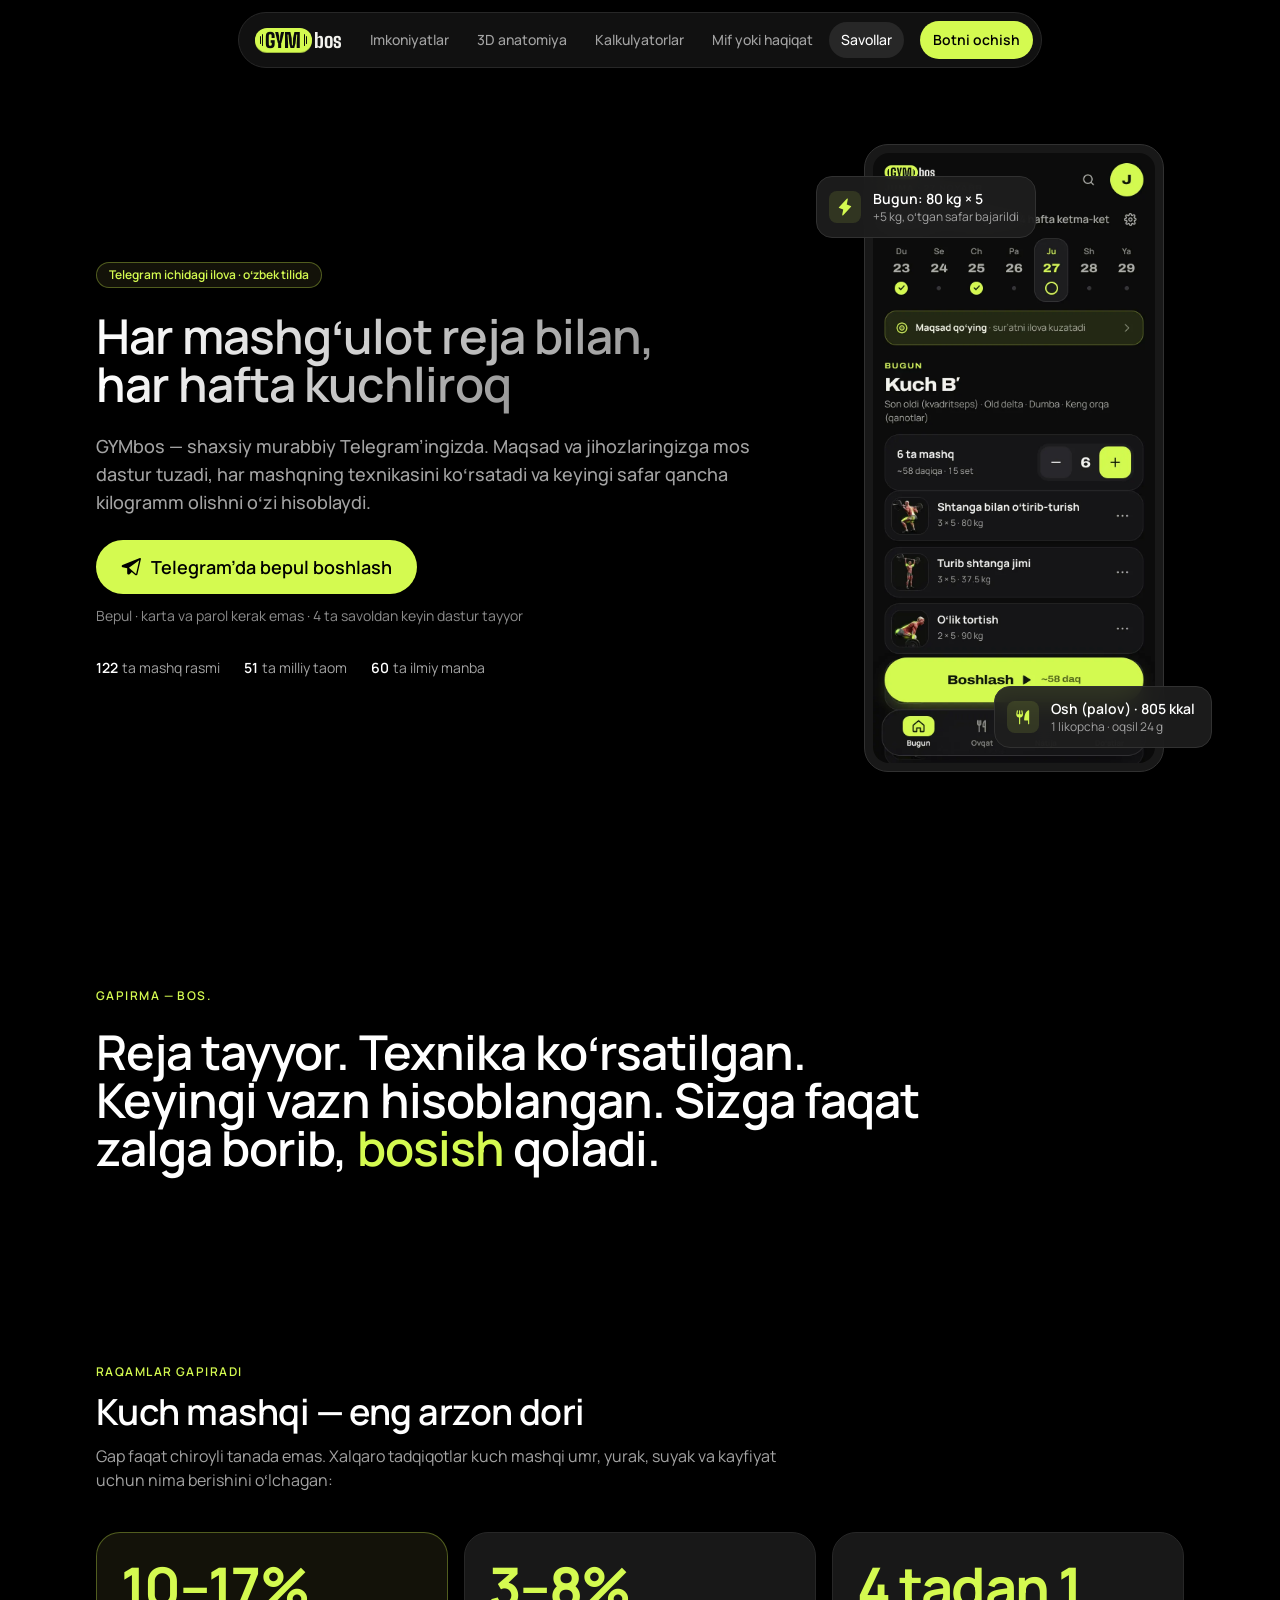
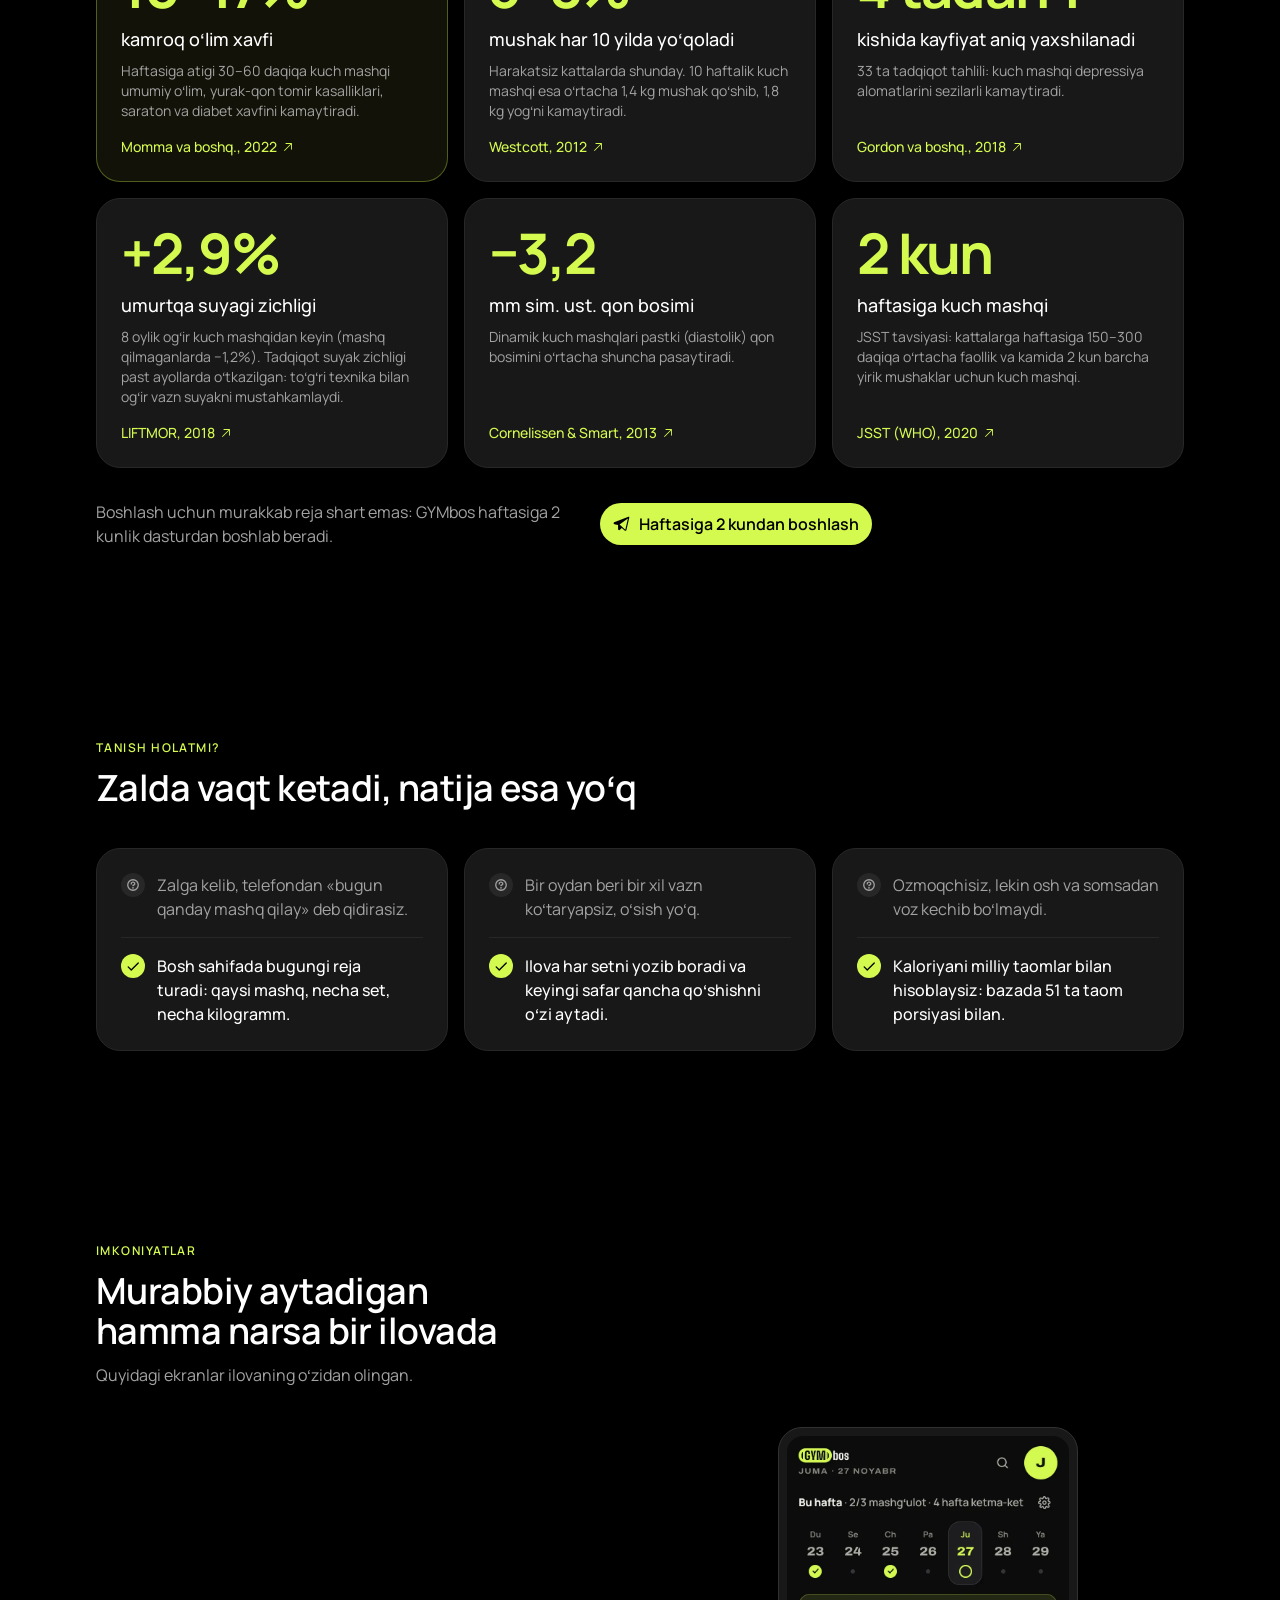
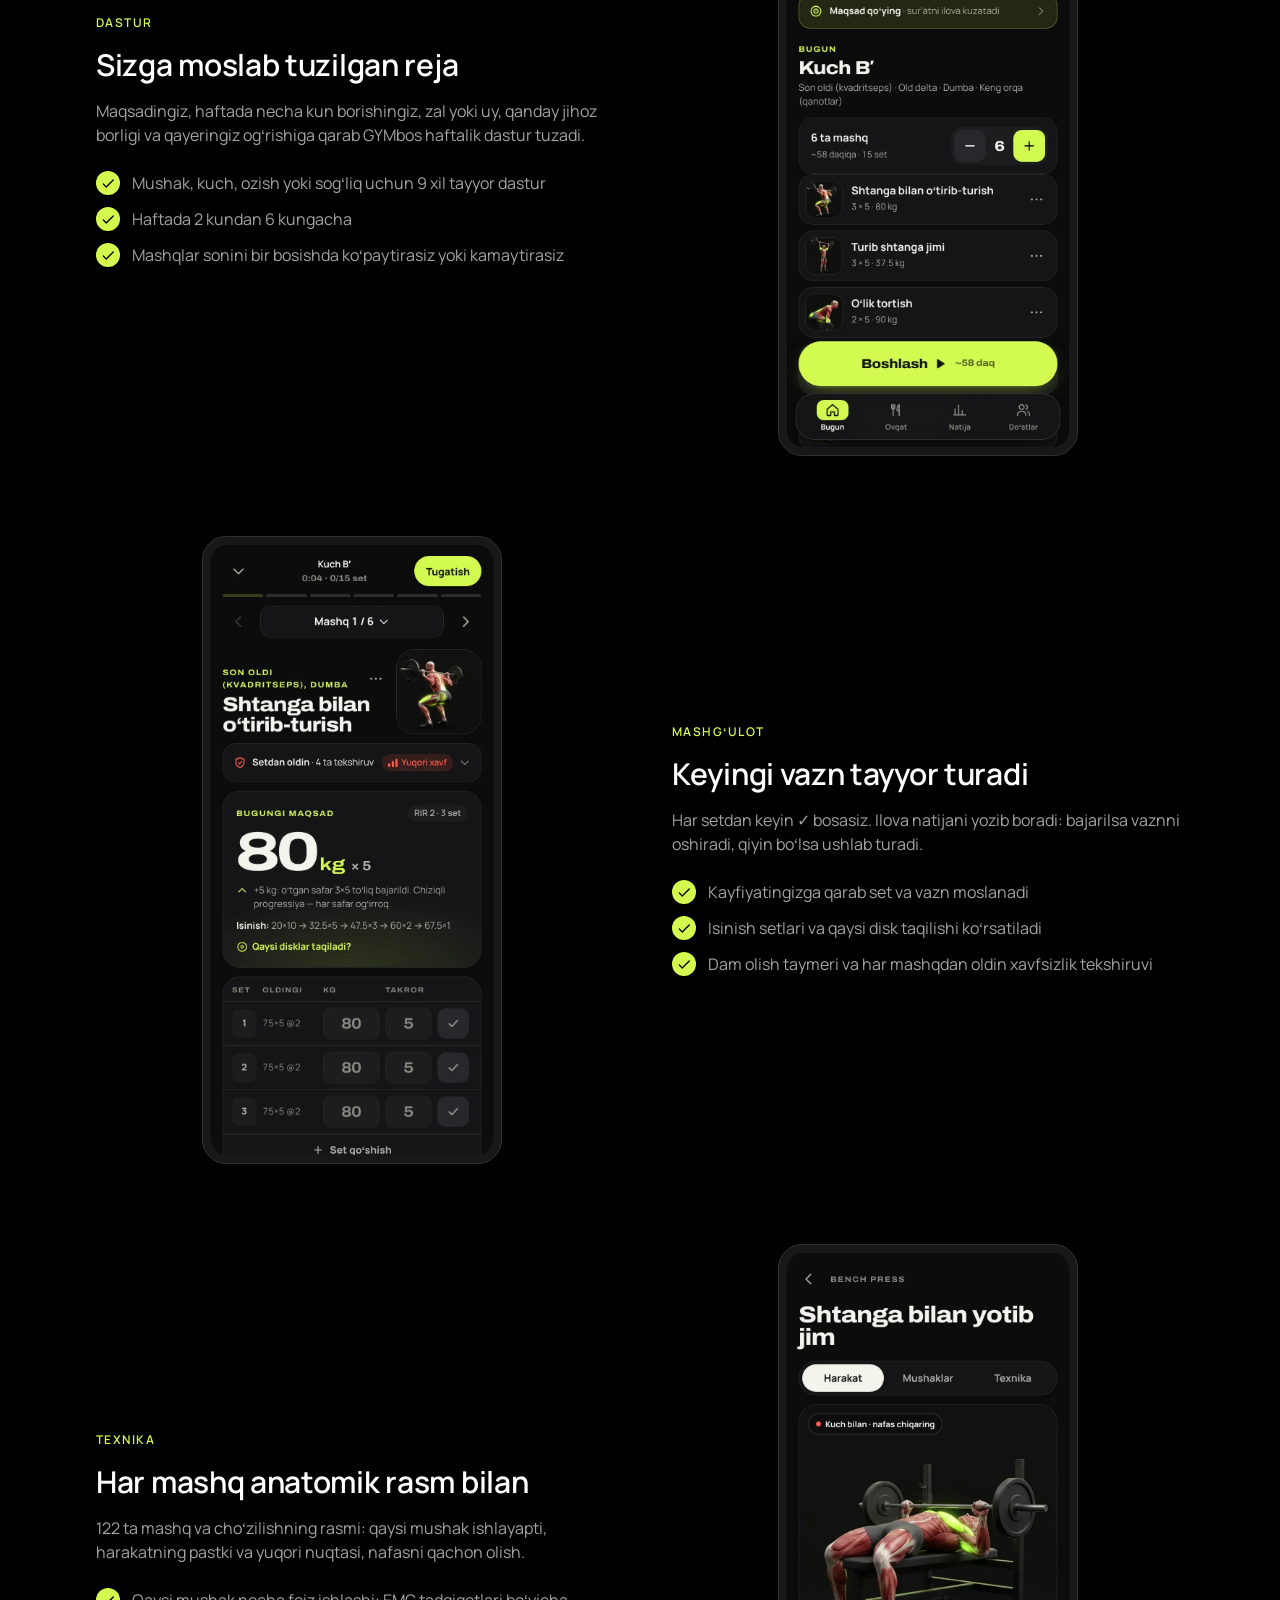
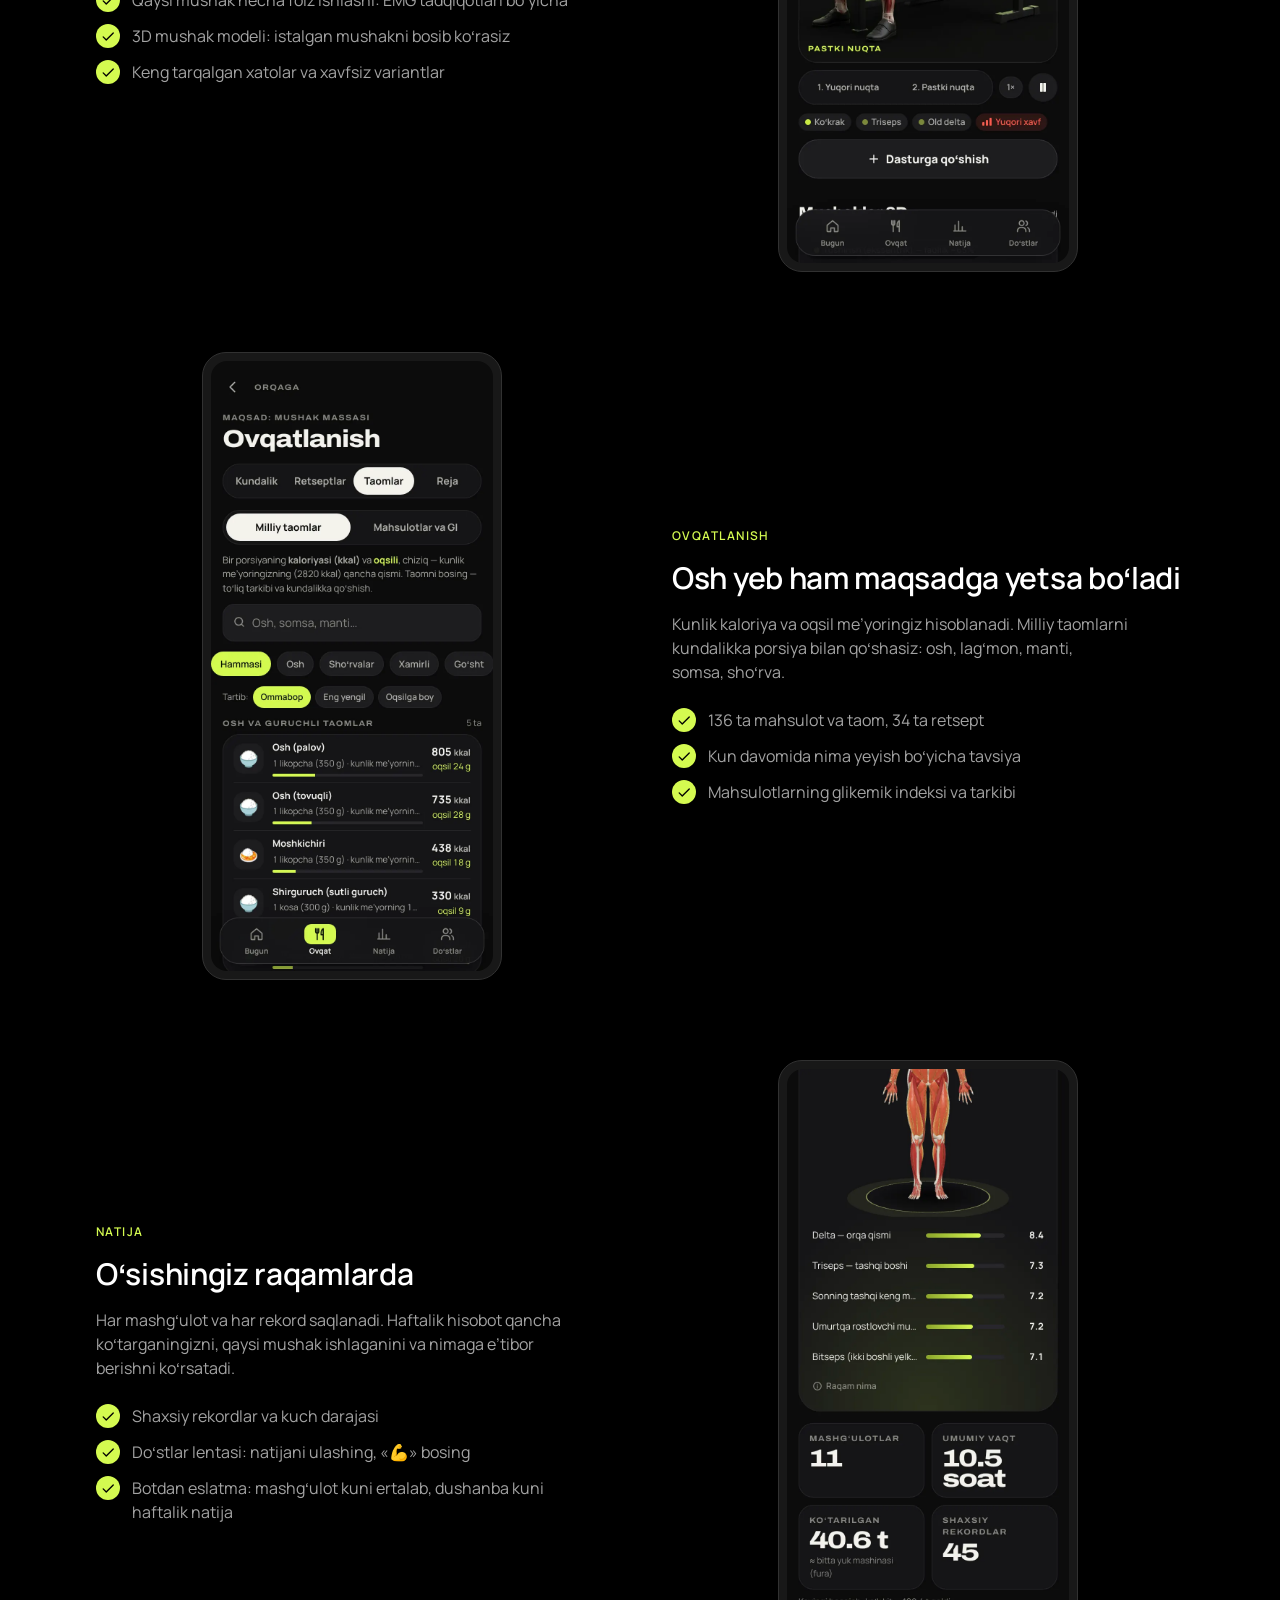
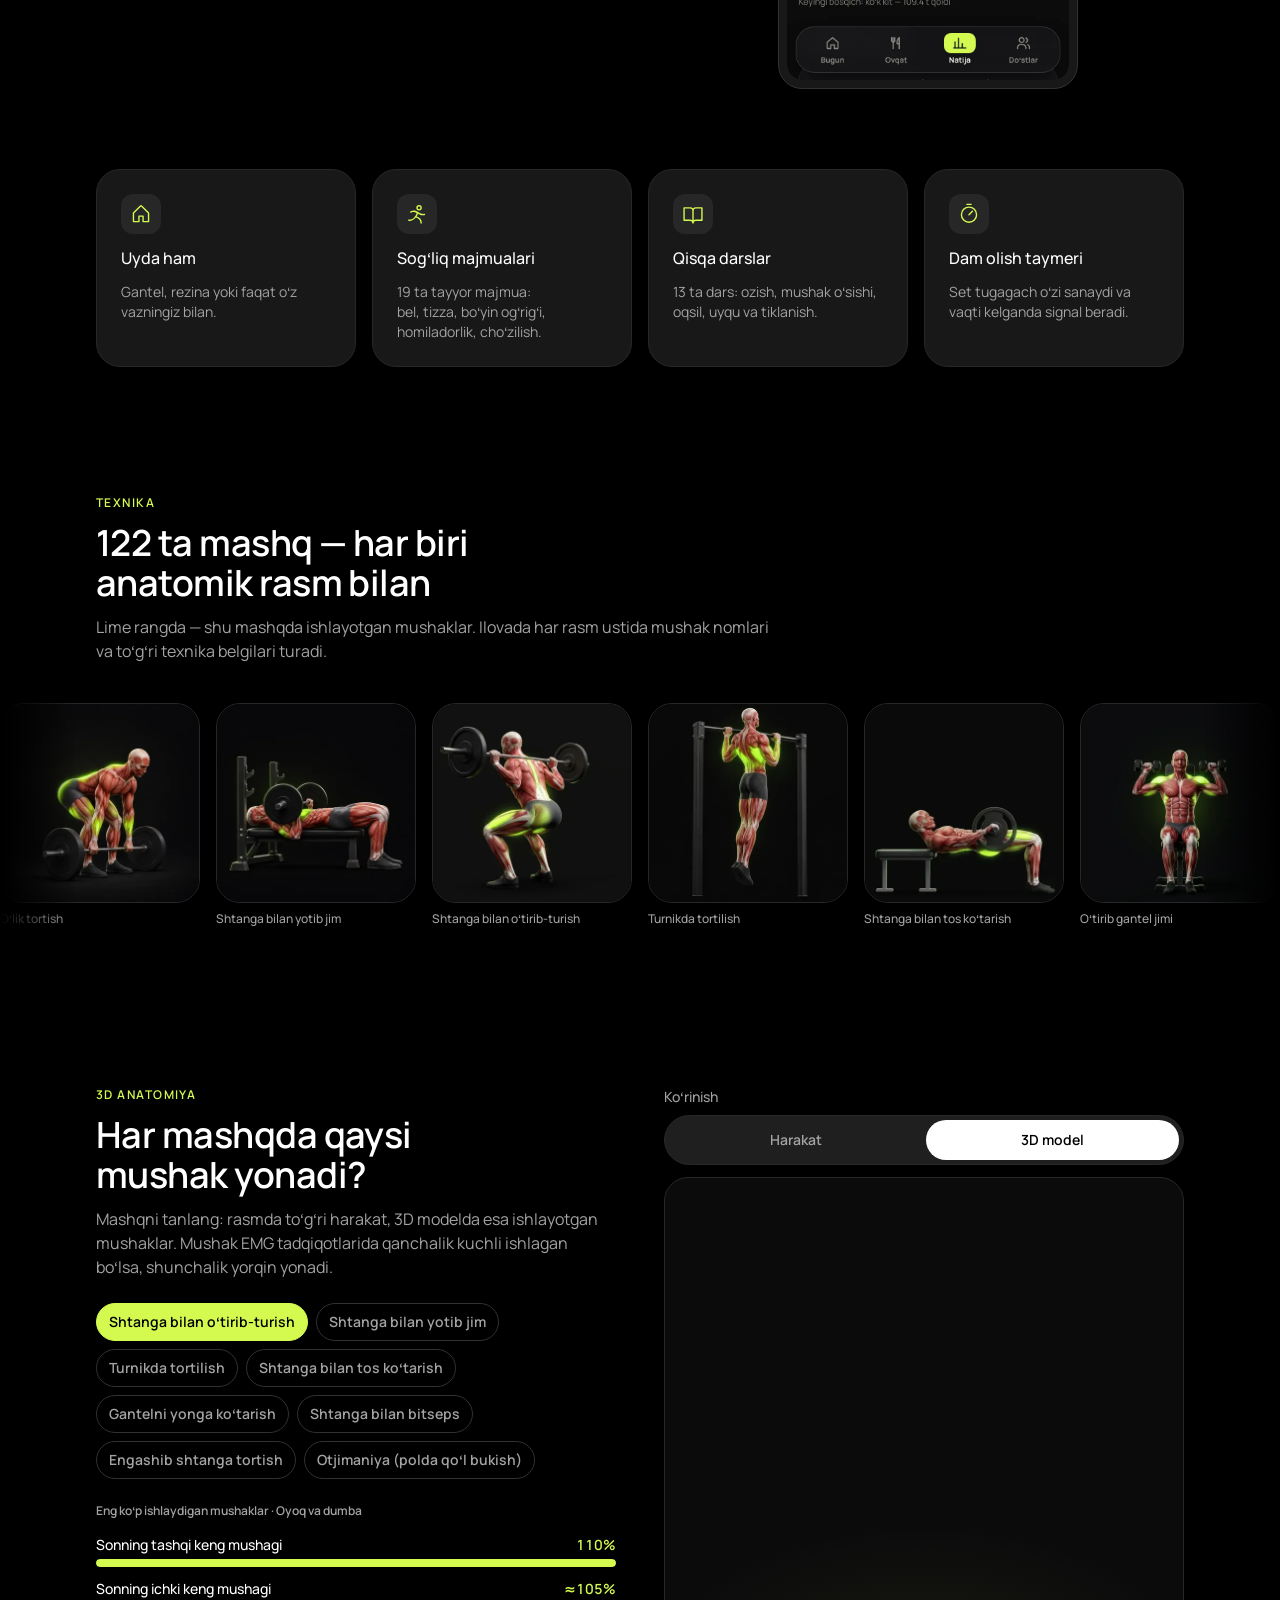
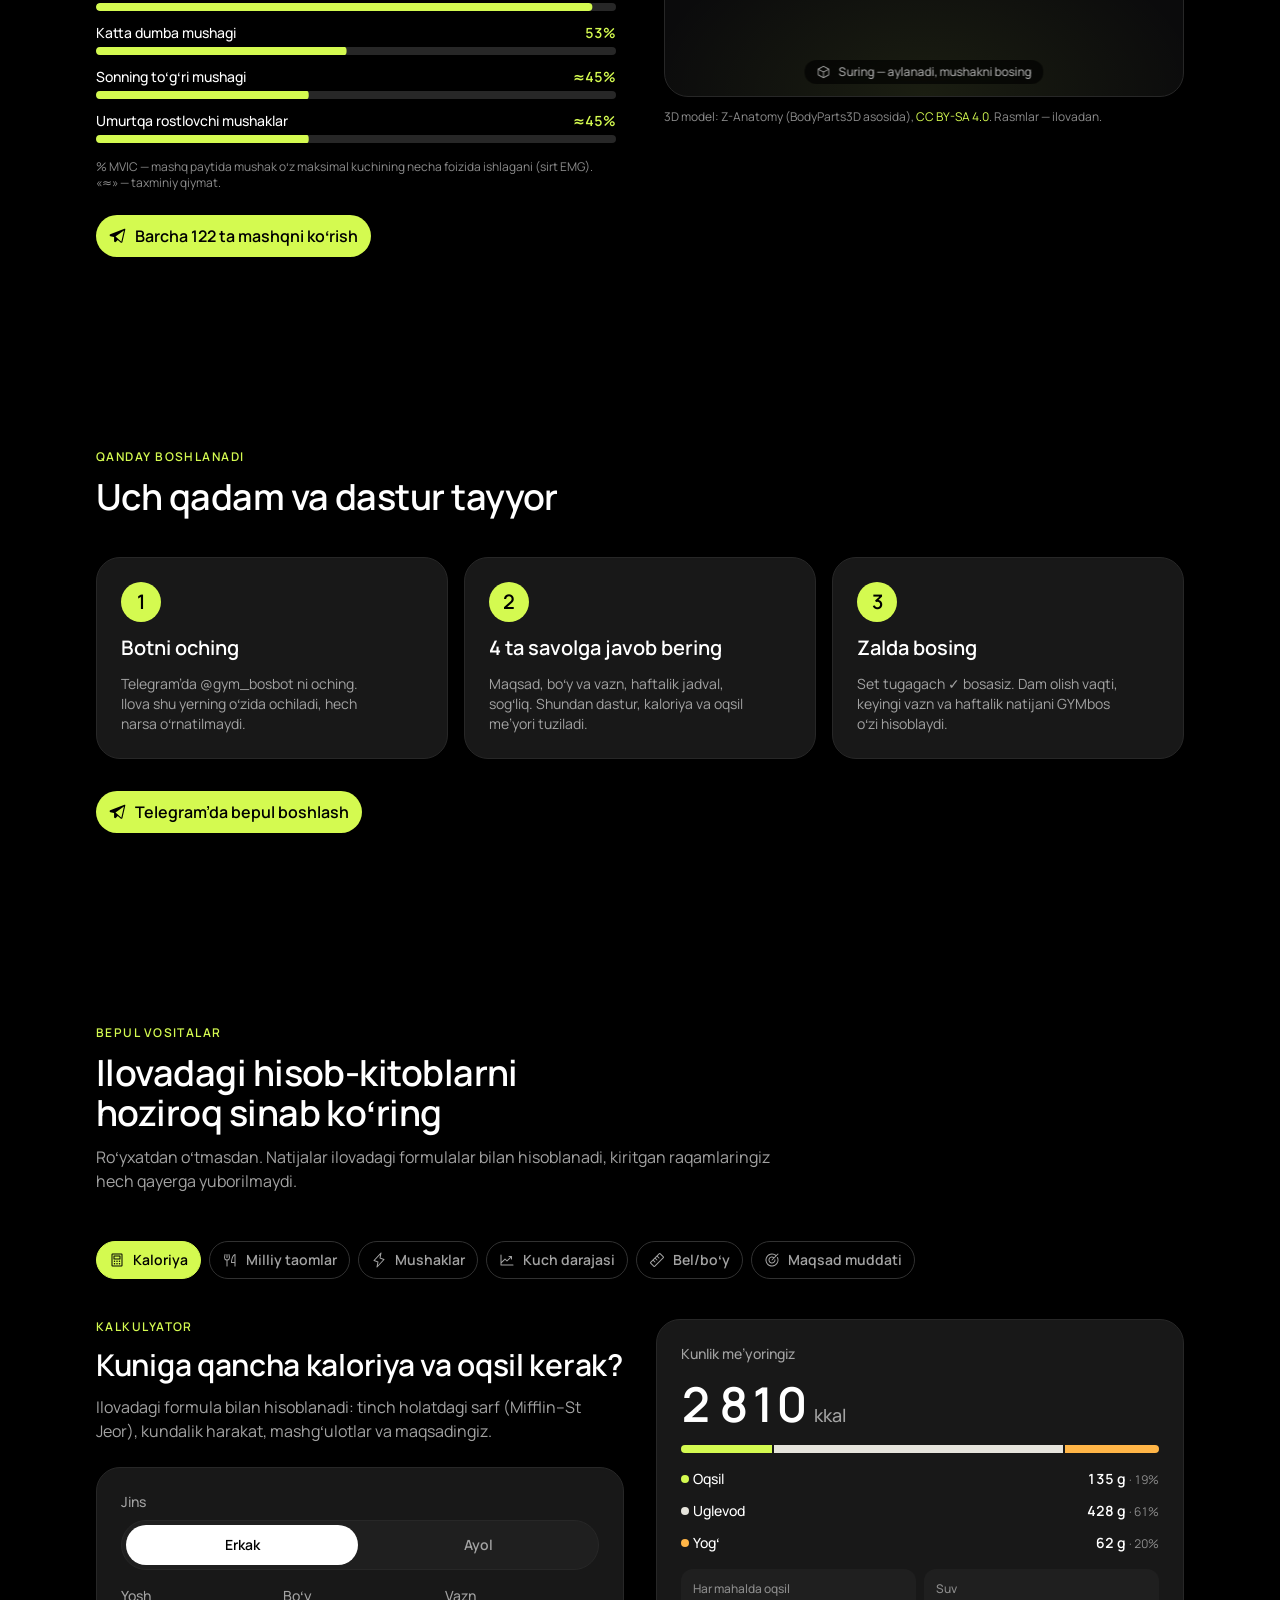
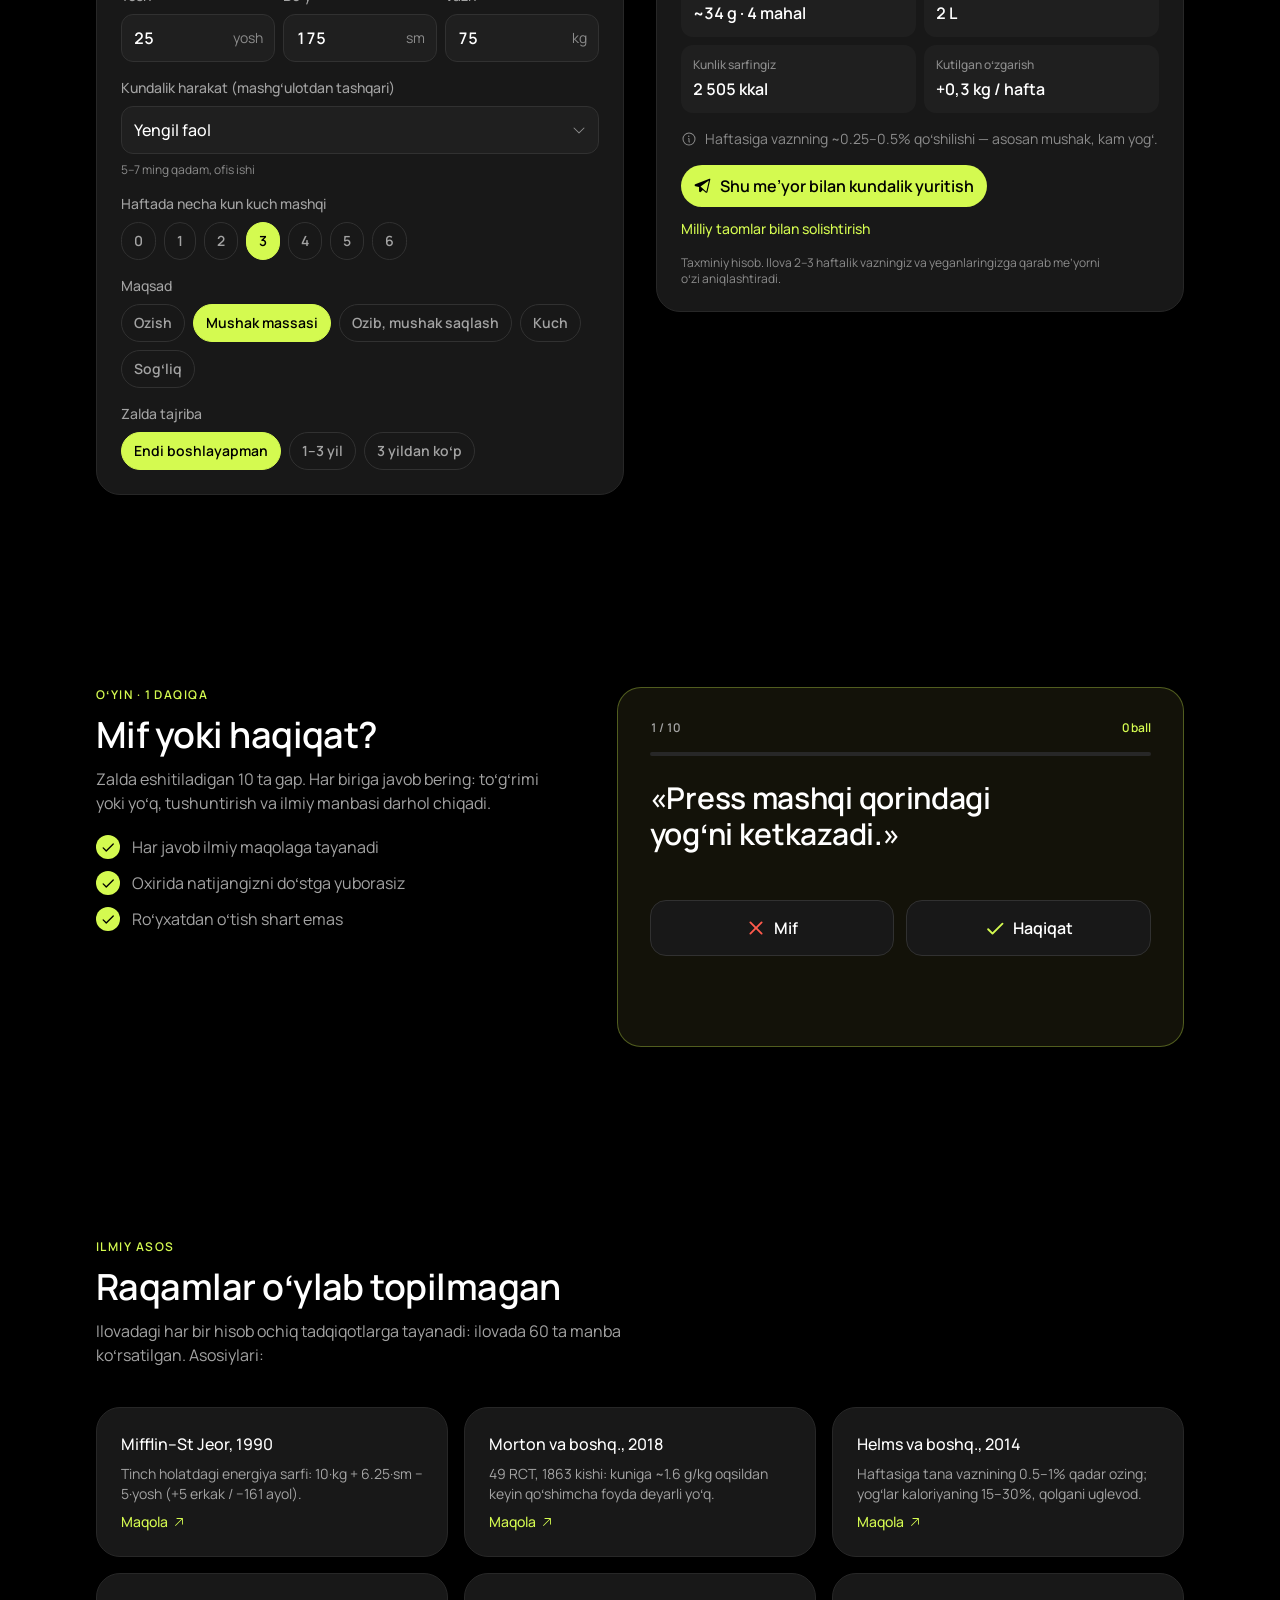
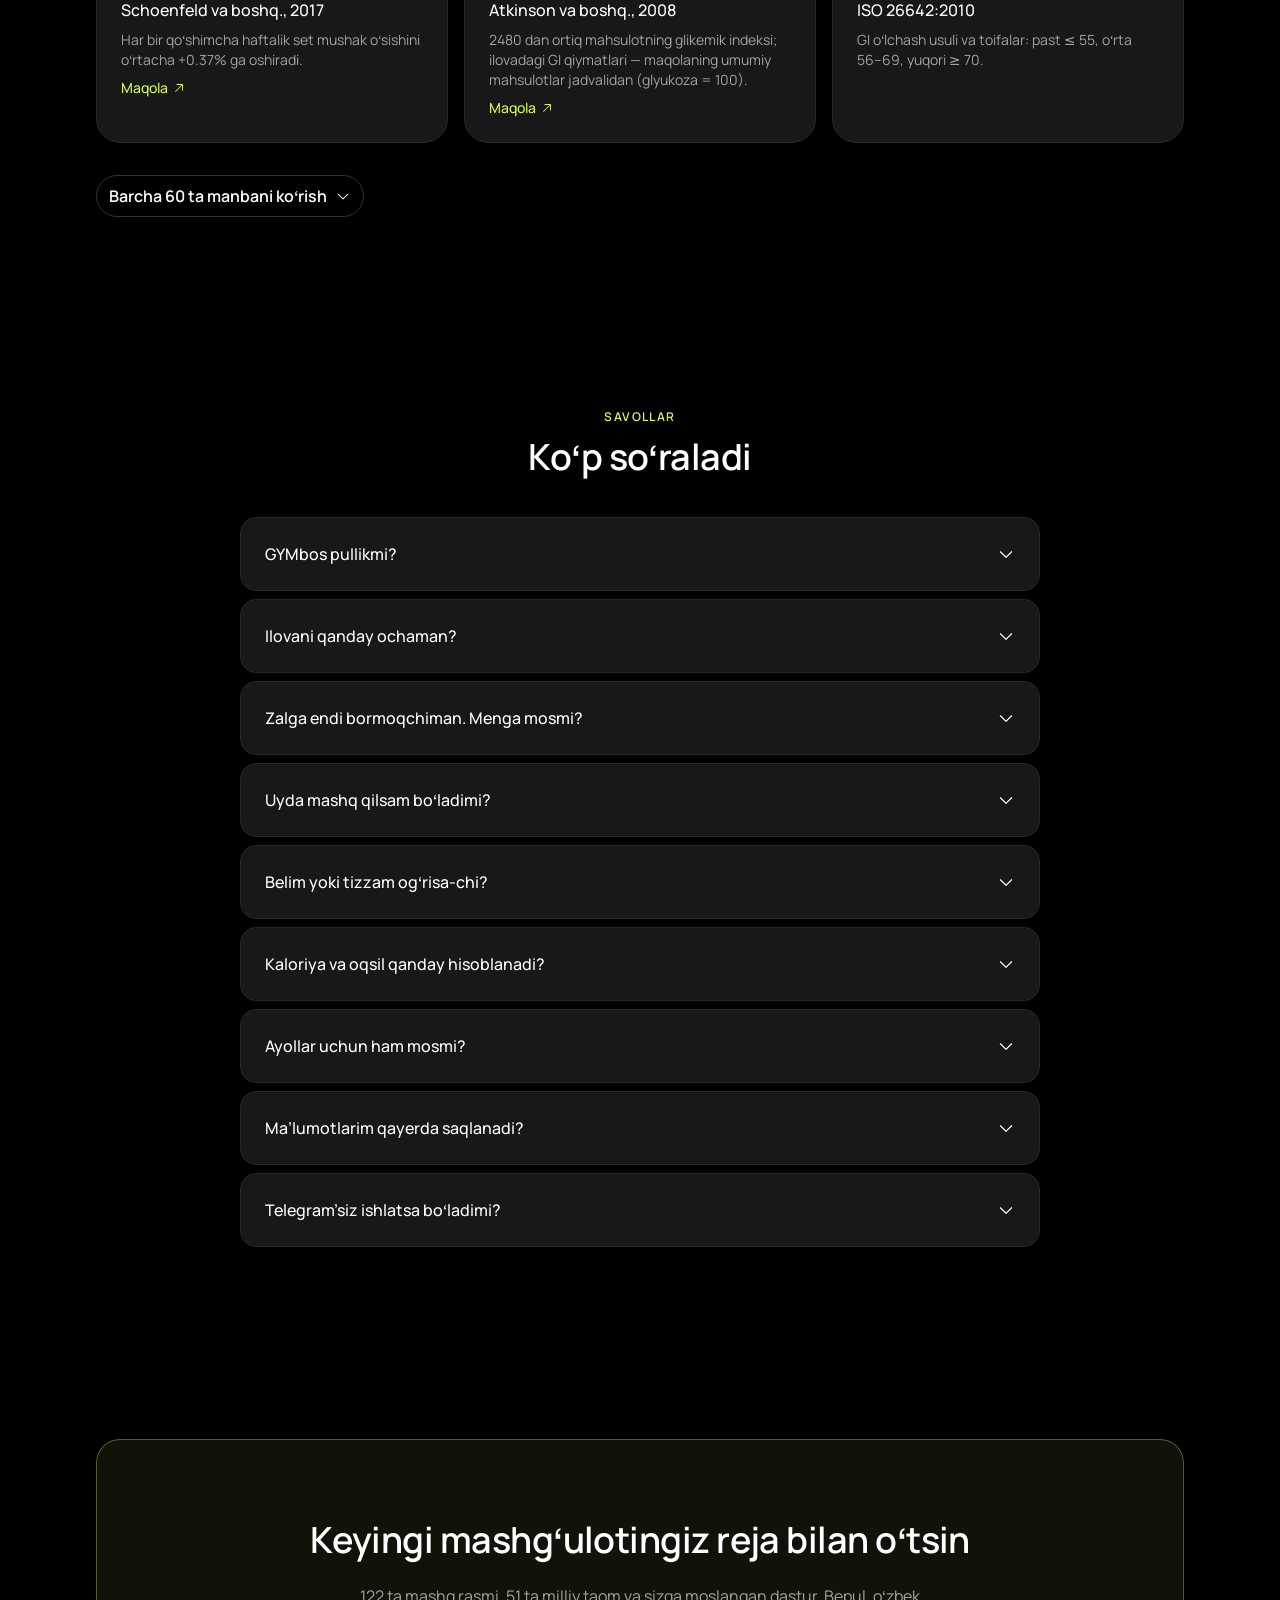
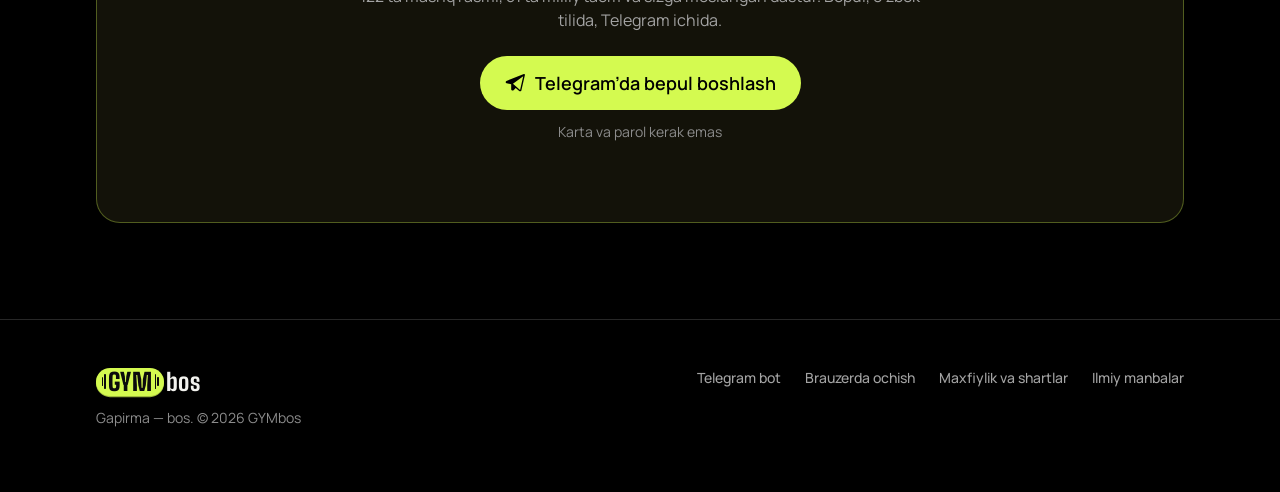
==== commit 48a72db1: "Update site: mobile layout, 3D anatomy section, exercise image ribbon Rebuilt from kachok.uz site/ (" ====
--- a/index.html
+++ b/index.html
@@ -25,11 +25,11 @@
       document.documentElement.className += ' js';
     </script>
     <script type="application/ld+json">{"@context":"https://schema.org","@type":"WebApplication","name":"GYMbos","url":"https://gymbos.uz/","inLanguage":"uz","applicationCategory":"HealthApplication","operatingSystem":"Telegram, Web","description":"Telegram ichidagi shaxsiy fitnes murabbiy: mashq dasturi, mashqlar texnikasi, milliy taomlar bilan ovqatlanish va natijalar.","offers":{"@type":"Offer","price":"0","priceCurrency":"UZS"}}</script><script type="application/ld+json">{"@context":"https://schema.org","@type":"FAQPage","mainEntity":[{"@type":"Question","name":"GYMbos pullikmi?","acceptedAnswer":{"@type":"Answer","text":"Yo‘q. Hozir ilovaning barcha imkoniyatlari bepul: dastur, mashqlar texnikasi, ovqatlanish, natijalar va do‘stlar lentasi. Karta ulash so‘ralmaydi."}},{"@type":"Question","name":"Ilovani qanday ochaman?","acceptedAnswer":{"@type":"Answer","text":"Telegram’da @gym_bosbot botini oching. Ilova Telegram’ning o‘zida ochiladi, hech narsa yuklab olish va o‘rnatish shart emas. Telefon va kompyuterdagi Telegram’da ishlaydi."}},{"@type":"Question","name":"Zalga endi bormoqchiman. Menga mosmi?","acceptedAnswer":{"@type":"Answer","text":"Ha. Boshlovchilar uchun oddiy dastur beriladi: kam mashq, aniq vazn va takror. Har bir mashqning anatomik rasmi, to‘g‘ri bajarish va keng tarqalgan xatolar ko‘rsatiladi. Vazn esa siz bajarganingizga qarab asta-sekin oshadi."}},{"@type":"Question","name":"Uyda mashq qilsam bo‘ladimi?","acceptedAnswer":{"@type":"Answer","text":"Bo‘ladi. Qaysi jihozingiz borligini belgilaysiz: gantel, rezina, turnik, girya yoki faqat o‘z vazningiz. Ilova faqat shu jihozlar bilan bajariladigan mashqlarni beradi."}},{"@type":"Question","name":"Belim yoki tizzam og‘risa-chi?","acceptedAnswer":{"@type":"Answer","text":"Anketada qayeringiz og‘rishini belgilaysiz. Shu joyga xavfli mashqlar dasturdan chiqariladi yoki yengilroq varianti beriladi, har mashqdan oldin qisqa xavfsizlik tekshiruvi bor. Kuchli yoki uzoq davom etayotgan og‘riqda avval shifokorga ko‘rining."}},{"@type":"Question","name":"Kaloriya va oqsil qanday hisoblanadi?","acceptedAnswer":{"@type":"Answer","text":"Mifflin–St Jeor formulasi, kundalik harakatingiz, mashg‘ulotlar soni va maqsadingiz bo‘yicha. Ilovada 51 ta milliy taom va 136 ta mahsulot bor: osh, lag‘mon, manti, somsani porsiya bilan kundalikka qo‘shasiz. Bir necha haftadan keyin ilova vazningiz o‘zgarishiga qarab me’yorni aniqlashtiradi."}},{"@type":"Question","name":"Ayollar uchun ham mosmi?","acceptedAnswer":{"@type":"Answer","text":"Ha. Kaloriya, oqsil va kuch me’yorlari jinsga qarab hisoblanadi. Dasturdagi mashqlar maqsadingizga qarab tanlanadi: dumba va oyoqqa urg‘u, ozish yoki umumiy tetiklik."}},{"@type":"Question","name":"Ma’lumotlarim qayerda saqlanadi?","acceptedAnswer":{"@type":"Answer","text":"Mashg‘ulotlar va ovqat kundaligi telefoningizda saqlanadi. Ro‘yxatdan o‘tsangiz, telefon almashganda yo‘qolmasligi uchun zaxira nusxasi serverda turadi. Do‘stlaringiz faqat siz ulashgan natijalarni ko‘radi. Batafsil maxfiylik sahifasida."}},{"@type":"Question","name":"Telegram’siz ishlatsa bo‘ladimi?","acceptedAnswer":{"@type":"Answer","text":"Ha, brauzer versiyasi bor (sahifa pastidagi «Brauzerda ochish» havolasi). Lekin do‘stlar lentasi, bulutdagi zaxira va botdan eslatmalar faqat Telegram’da ishlaydi."}}]}</script>
-    <script type="module" crossorigin src="./assets/main-CvzuzS-8.js"></script>
-    <link rel="stylesheet" crossorigin href="./assets/main-B8dMKHNL.css">
+    <script type="module" crossorigin src="./assets/main-qoOPKpAp.js"></script>
+    <link rel="stylesheet" crossorigin href="./assets/main-DKVcuhQE.css">
   </head>
   <body data-page="index">
-    <div id="root"><link rel="preload" as="image" href="./shots/home.webp" fetchPriority="high"/><a class="skip button-sm" href="#main">Asosiy qismga o‘tish</a><header class="nav-wrap"><nav class="nav" aria-label="Asosiy menyu"><a class="nav-logo" href="#top" aria-label="GYMbos — bosh sahifa"><span class="gb flat" style="font-size:20px" role="img" aria-label="GYMbos"><span class="gb-pill" aria-hidden="true"><span class="gb-plates"><i class="s"></i><i class="l"></i></span><span class="gb-gym">GYM</span><span class="gb-plates"><i class="l"></i><i class="s"></i></span></span><span class="gb-bos" aria-hidden="true">bos</span></span></a><ul class="nav-links"><li><a class="title-4" href="#faktlar">Faktlar</a></li><li><a class="title-4" href="#imkoniyatlar">Imkoniyatlar</a></li><li><a class="title-4" href="#vositalar">Kalkulyatorlar</a></li><li><a class="title-4" href="#mif">Mif yoki haqiqat</a></li><li><a class="title-4" href="#savollar">Savollar</a></li></ul><a class="btn btn-primary button-sm" href="https://t.me/gym_bosbot?startapp=site_nav" target="_blank" rel="noopener">Botni ochish</a><button type="button" class="nav-toggle" aria-expanded="false" aria-controls="menu" aria-label="Menyuni ochish"><span></span><span></span></button></nav></header><div id="menu" class="menu" aria-hidden="true" inert=""><ul><li style="transition-delay:0ms"><a class="menu-link heading-4" href="#faktlar">Faktlar</a></li><li style="transition-delay:0ms"><a class="menu-link heading-4" href="#imkoniyatlar">Imkoniyatlar</a></li><li style="transition-delay:0ms"><a class="menu-link heading-4" href="#vositalar">Kalkulyatorlar</a></li><li style="transition-delay:0ms"><a class="menu-link heading-4" href="#mif">Mif yoki haqiqat</a></li><li style="transition-delay:0ms"><a class="menu-link heading-4" href="#savollar">Savollar</a></li><li style="transition-delay:0ms"><a class="menu-link heading-4 muted" href="https://nshakhobiddin.github.io/kachok.uz/">Brauzerda ochish</a></li></ul></div><main id="main"><section id="top" class="hero" aria-labelledby="hero-t"><div class="container hero-grid"><div class="hero-copy"><span class="badge caption-3">Telegram ichidagi ilova · o‘zbek tilida</span><h1 id="hero-t" class="hero-title"><span class="grad">Har mashg‘ulot reja bilan,<br class="br-md"/> har hafta kuchliroq</span></h1><p class="hero-sub title-2">GYMbos — shaxsiy murabbiy Telegram’ingizda. Maqsad va jihozlaringizga mos dastur tuzadi, har mashqning texnikasini ko‘rsatadi va keyingi safar qancha kilogramm olishni o‘zi hisoblaydi.</p><div class="hero-cta"><a class="btn btn-primary btn-lg button-lg" href="https://t.me/gym_bosbot?startapp=site_hero" target="_blank" rel="noopener"><svg xmlns="http://www.w3.org/2000/svg" width="22" height="22" fill="currentColor" viewBox="0 0 256 256" aria-hidden="true"><path d="M228.88,26.19a9,9,0,0,0-9.16-1.57L17.06,103.93a14.22,14.22,0,0,0,2.43,27.21L72,141.45V200a15.92,15.92,0,0,0,10,14.83,15.91,15.91,0,0,0,17.51-3.73l25.32-26.26L165,220a15.88,15.88,0,0,0,10.51,4,16.3,16.3,0,0,0,5-.79,15.85,15.85,0,0,0,10.67-11.63L231.77,35A9,9,0,0,0,228.88,26.19ZM175.53,208,92.85,135.5l119-85.29Z"></path></svg>Telegram’da bepul boshlash</a><span class="caption-2 faint">Bepul · karta va parol kerak emas · 4 ta savoldan keyin dastur tayyor</span></div><ul class="proof body-6" aria-label="Ilovada"><li><b class="body-4">122</b> ta mashq rasmi</li><li><b class="body-4">51</b> ta milliy taom</li><li><b class="body-4">60</b> ta ilmiy manba</li></ul></div><div class="hero-visual"><div class="hero-phone"><div class="phone"><img src="./shots/home.webp" width="390" height="844" alt="GYMbos bosh sahifasi: haftalik jadval, bugungi «Kuch B′» mashg‘uloti, 6 ta mashq va «Boshlash» tugmasi" loading="eager" decoding="async" fetchPriority="high"/></div><div class="chip-float chip-a" aria-hidden="true"><span class="ico"><svg xmlns="http://www.w3.org/2000/svg" width="18" height="18" fill="currentColor" viewBox="0 0 256 256"><path d="M213.85,125.46l-112,120a8,8,0,0,1-13.69-7l14.66-73.33L45.19,143.49a8,8,0,0,1-3-13l112-120a8,8,0,0,1,13.69,7L153.18,90.9l57.63,21.61a8,8,0,0,1,3,12.95Z"></path></svg></span><span class="stack"><span class="body-4">Bugun: 80 kg × 5</span><span class="caption-5 muted">+5 kg, o‘tgan safar bajarildi</span></span></div><div class="chip-float chip-b" aria-hidden="true"><span class="ico"><svg xmlns="http://www.w3.org/2000/svg" width="18" height="18" fill="currentColor" viewBox="0 0 256 256"><path d="M216,40V224a8,8,0,0,1-16,0V176H152a8,8,0,0,1-8-8,268.75,268.75,0,0,1,7.22-56.88c9.78-40.49,28.32-67.63,53.63-78.47A8,8,0,0,1,216,40Zm-96.11-1.31a8,8,0,1,0-15.78,2.63L111.89,88H88V40a8,8,0,0,0-16,0V88H48.11l7.78-46.68a8,8,0,1,0-15.78-2.63l-8,48A8.17,8.17,0,0,0,32,88a48.07,48.07,0,0,0,40,47.32V224a8,8,0,0,0,16,0V135.32A48.07,48.07,0,0,0,128,88a8.17,8.17,0,0,0-.11-1.31Z"></path></svg></span><span class="stack"><span class="body-4">Osh (palov) · 805 kkal</span><span class="caption-5 muted">1 likopcha · oqsil 24 g</span></span></div></div></div></div></section><section class="tagline" aria-label="Shior"><div class="container stack gap-24"><span class="eyebrow">Gapirma — bos.</span><p class="tagline-text"><span class="w">Reja<!-- --> </span><span class="w">tayyor.<!-- --> </span><span class="w">Texnika<!-- --> </span><span class="w">ko‘rsatilgan.<!-- --> </span><span class="w">Keyingi<!-- --> </span><span class="w">vazn<!-- --> </span><span class="w">hisoblangan.<!-- --> </span><span class="w">Sizga<!-- --> </span><span class="w">faqat<!-- --> </span><span class="w">zalga<!-- --> </span><span class="w">borib,<!-- --> </span><span class="w hl">bosish<!-- --> </span><span class="w">qoladi.</span></p></div></section><section id="faktlar" class="section" aria-labelledby="facts-t"><div class="container"><div class="section-head reveal"><span class="eyebrow">Raqamlar gapiradi</span><h2 id="facts-t" class="section-title">Kuch mashqi — eng arzon dori</h2><p class="body-3 muted">Gap faqat chiroyli tanada emas. Xalqaro tadqiqotlar kuch mashqi umr, yurak, suyak va kayfiyat uchun nima berishini o‘lchagan:</p></div><ul class="facts"><li class="card fact reveal card-olive" style="transition-delay:0ms"><span class="fact-num">10–17%</span><span class="title-2">kamroq o‘lim xavfi</span><p class="body-6 muted">Haftasiga atigi 30–60 daqiqa kuch mashqi umumiy o‘lim, yurak-qon tomir kasalliklari, saraton va diabet xavfini kamaytiradi.</p><a class="link caption-1 fact-src" href="https://doi.org/10.1136/bjsports-2021-105061" target="_blank" rel="noopener">Momma va boshq., 2022<svg xmlns="http://www.w3.org/2000/svg" width="14" height="14" fill="currentColor" viewBox="0 0 256 256" aria-hidden="true"><path d="M200,64V168a8,8,0,0,1-16,0V83.31L69.66,197.66a8,8,0,0,1-11.32-11.32L172.69,72H88a8,8,0,0,1,0-16H192A8,8,0,0,1,200,64Z"></path></svg></a></li><li class="card fact reveal" style="transition-delay:80ms"><span class="fact-num">3–8%</span><span class="title-2">mushak har 10 yilda yo‘qoladi</span><p class="body-6 muted">Harakatsiz kattalarda shunday. 10 haftalik kuch mashqi esa o‘rtacha 1,4 kg mushak qo‘shib, 1,8 kg yog‘ni kamaytiradi.</p><a class="link caption-1 fact-src" href="https://doi.org/10.1249/JSR.0b013e31825dabb8" target="_blank" rel="noopener">Westcott, 2012<svg xmlns="http://www.w3.org/2000/svg" width="14" height="14" fill="currentColor" viewBox="0 0 256 256" aria-hidden="true"><path d="M200,64V168a8,8,0,0,1-16,0V83.31L69.66,197.66a8,8,0,0,1-11.32-11.32L172.69,72H88a8,8,0,0,1,0-16H192A8,8,0,0,1,200,64Z"></path></svg></a></li><li class="card fact reveal" style="transition-delay:160ms"><span class="fact-num">4 tadan 1</span><span class="title-2">kishida kayfiyat aniq yaxshilanadi</span><p class="body-6 muted">33 ta tadqiqot tahlili: kuch mashqi depressiya alomatlarini sezilarli kamaytiradi.</p><a class="link caption-1 fact-src" href="https://doi.org/10.1001/jamapsychiatry.2018.0572" target="_blank" rel="noopener">Gordon va boshq., 2018<svg xmlns="http://www.w3.org/2000/svg" width="14" height="14" fill="currentColor" viewBox="0 0 256 256" aria-hidden="true"><path d="M200,64V168a8,8,0,0,1-16,0V83.31L69.66,197.66a8,8,0,0,1-11.32-11.32L172.69,72H88a8,8,0,0,1,0-16H192A8,8,0,0,1,200,64Z"></path></svg></a></li><li class="card fact reveal" style="transition-delay:0ms"><span class="fact-num">+2,9%</span><span class="title-2">umurtqa suyagi zichligi</span><p class="body-6 muted">8 oylik og‘ir kuch mashqidan keyin (mashq qilmaganlarda −1,2%). Tadqiqot suyak zichligi past ayollarda o‘tkazilgan: to‘g‘ri texnika bilan og‘ir vazn suyakni mustahkamlaydi.</p><a class="link caption-1 fact-src" href="https://doi.org/10.1002/jbmr.3284" target="_blank" rel="noopener">LIFTMOR, 2018<svg xmlns="http://www.w3.org/2000/svg" width="14" height="14" fill="currentColor" viewBox="0 0 256 256" aria-hidden="true"><path d="M200,64V168a8,8,0,0,1-16,0V83.31L69.66,197.66a8,8,0,0,1-11.32-11.32L172.69,72H88a8,8,0,0,1,0-16H192A8,8,0,0,1,200,64Z"></path></svg></a></li><li class="card fact reveal" style="transition-delay:80ms"><span class="fact-num">−3,2</span><span class="title-2">mm sim. ust. qon bosimi</span><p class="body-6 muted">Dinamik kuch mashqlari pastki (diastolik) qon bosimini o‘rtacha shuncha pasaytiradi.</p><a class="link caption-1 fact-src" href="https://doi.org/10.1161/JAHA.112.004473" target="_blank" rel="noopener">Cornelissen &amp; Smart, 2013<svg xmlns="http://www.w3.org/2000/svg" width="14" height="14" fill="currentColor" viewBox="0 0 256 256" aria-hidden="true"><path d="M200,64V168a8,8,0,0,1-16,0V83.31L69.66,197.66a8,8,0,0,1-11.32-11.32L172.69,72H88a8,8,0,0,1,0-16H192A8,8,0,0,1,200,64Z"></path></svg></a></li><li class="card fact reveal" style="transition-delay:160ms"><span class="fact-num">2 kun</span><span class="title-2">haftasiga kuch mashqi</span><p class="body-6 muted">JSST tavsiyasi: kattalarga haftasiga 150–300 daqiqa o‘rtacha faollik va kamida 2 kun barcha yirik mushaklar uchun kuch mashqi.</p><a class="link caption-1 fact-src" href="https://doi.org/10.1136/bjsports-2020-102955" target="_blank" rel="noopener">JSST (WHO), 2020<svg xmlns="http://www.w3.org/2000/svg" width="14" height="14" fill="currentColor" viewBox="0 0 256 256" aria-hidden="true"><path d="M200,64V168a8,8,0,0,1-16,0V83.31L69.66,197.66a8,8,0,0,1-11.32-11.32L172.69,72H88a8,8,0,0,1,0-16H192A8,8,0,0,1,200,64Z"></path></svg></a></li></ul><div class="facts-cta reveal"><p class="body-3 muted">Boshlash uchun murakkab reja shart emas: GYMbos haftasiga 2 kunlik dasturdan boshlab beradi.</p><a class="btn btn-primary button-md" href="https://t.me/gym_bosbot?startapp=site_fakt" target="_blank" rel="noopener"><svg xmlns="http://www.w3.org/2000/svg" width="18" height="18" fill="currentColor" viewBox="0 0 256 256" aria-hidden="true"><path d="M228.88,26.19a9,9,0,0,0-9.16-1.57L17.06,103.93a14.22,14.22,0,0,0,2.43,27.21L72,141.45V200a15.92,15.92,0,0,0,10,14.83,15.91,15.91,0,0,0,17.51-3.73l25.32-26.26L165,220a15.88,15.88,0,0,0,10.51,4,16.3,16.3,0,0,0,5-.79,15.85,15.85,0,0,0,10.67-11.63L231.77,35A9,9,0,0,0,228.88,26.19ZM175.53,208,92.85,135.5l119-85.29Z"></path></svg>Haftasiga 2 kundan boshlash</a></div></div></section><section class="section" aria-labelledby="pains-t"><div class="container"><div class="section-head reveal"><span class="eyebrow">Tanish holatmi?</span><h2 id="pains-t" class="section-title">Zalda vaqt ketadi, natija esa yo‘q</h2></div><div class="grid-3"><article class="card pain reveal" style="transition-delay:0ms"><p class="pain-q body-3"><span class="ico-round dim" aria-hidden="true"><svg xmlns="http://www.w3.org/2000/svg" width="14" height="14" fill="currentColor" viewBox="0 0 256 256"><path d="M144,180a16,16,0,1,1-16-16A16,16,0,0,1,144,180Zm92-52A108,108,0,1,1,128,20,108.12,108.12,0,0,1,236,128Zm-24,0a84,84,0,1,0-84,84A84.09,84.09,0,0,0,212,128ZM128,64c-24.26,0-44,17.94-44,40v4a12,12,0,0,0,24,0v-4c0-8.82,9-16,20-16s20,7.18,20,16-9,16-20,16a12,12,0,0,0-12,12v8a12,12,0,0,0,23.73,2.56C158.31,137.88,172,122.37,172,104,172,81.94,152.26,64,128,64Z"></path></svg></span>Zalga kelib, telefondan «bugun qanday mashq qilay» deb qidirasiz.</p><p class="pain-a body-2"><span class="ico-round lime" aria-hidden="true"><svg xmlns="http://www.w3.org/2000/svg" width="14" height="14" fill="currentColor" viewBox="0 0 256 256"><path d="M232.49,80.49l-128,128a12,12,0,0,1-17,0l-56-56a12,12,0,1,1,17-17L96,183,215.51,63.51a12,12,0,0,1,17,17Z"></path></svg></span>Bosh sahifada bugungi reja turadi: qaysi mashq, necha set, necha kilogramm.</p></article><article class="card pain reveal" style="transition-delay:80ms"><p class="pain-q body-3"><span class="ico-round dim" aria-hidden="true"><svg xmlns="http://www.w3.org/2000/svg" width="14" height="14" fill="currentColor" viewBox="0 0 256 256"><path d="M144,180a16,16,0,1,1-16-16A16,16,0,0,1,144,180Zm92-52A108,108,0,1,1,128,20,108.12,108.12,0,0,1,236,128Zm-24,0a84,84,0,1,0-84,84A84.09,84.09,0,0,0,212,128ZM128,64c-24.26,0-44,17.94-44,40v4a12,12,0,0,0,24,0v-4c0-8.82,9-16,20-16s20,7.18,20,16-9,16-20,16a12,12,0,0,0-12,12v8a12,12,0,0,0,23.73,2.56C158.31,137.88,172,122.37,172,104,172,81.94,152.26,64,128,64Z"></path></svg></span>Bir oydan beri bir xil vazn ko‘taryapsiz, o‘sish yo‘q.</p><p class="pain-a body-2"><span class="ico-round lime" aria-hidden="true"><svg xmlns="http://www.w3.org/2000/svg" width="14" height="14" fill="currentColor" viewBox="0 0 256 256"><path d="M232.49,80.49l-128,128a12,12,0,0,1-17,0l-56-56a12,12,0,1,1,17-17L96,183,215.51,63.51a12,12,0,0,1,17,17Z"></path></svg></span>Ilova har setni yozib boradi va keyingi safar qancha qo‘shishni o‘zi aytadi.</p></article><article class="card pain reveal" style="transition-delay:160ms"><p class="pain-q body-3"><span class="ico-round dim" aria-hidden="true"><svg xmlns="http://www.w3.org/2000/svg" width="14" height="14" fill="currentColor" viewBox="0 0 256 256"><path d="M144,180a16,16,0,1,1-16-16A16,16,0,0,1,144,180Zm92-52A108,108,0,1,1,128,20,108.12,108.12,0,0,1,236,128Zm-24,0a84,84,0,1,0-84,84A84.09,84.09,0,0,0,212,128ZM128,64c-24.26,0-44,17.94-44,40v4a12,12,0,0,0,24,0v-4c0-8.82,9-16,20-16s20,7.18,20,16-9,16-20,16a12,12,0,0,0-12,12v8a12,12,0,0,0,23.73,2.56C158.31,137.88,172,122.37,172,104,172,81.94,152.26,64,128,64Z"></path></svg></span>Ozmoqchisiz, lekin osh va somsadan voz kechib bo‘lmaydi.</p><p class="pain-a body-2"><span class="ico-round lime" aria-hidden="true"><svg xmlns="http://www.w3.org/2000/svg" width="14" height="14" fill="currentColor" viewBox="0 0 256 256"><path d="M232.49,80.49l-128,128a12,12,0,0,1-17,0l-56-56a12,12,0,1,1,17-17L96,183,215.51,63.51a12,12,0,0,1,17,17Z"></path></svg></span>Kaloriyani milliy taomlar bilan hisoblaysiz: bazada 51 ta taom porsiyasi bilan.</p></article></div></div></section><section id="imkoniyatlar" class="section" aria-labelledby="feat-t"><div class="container"><div class="section-head reveal"><span class="eyebrow">Imkoniyatlar</span><h2 id="feat-t" class="section-title">Murabbiy aytadigan hamma narsa bir ilovada</h2><p class="body-3 muted">Quyidagi ekranlar ilovaning o‘zidan olingan.</p></div><div class="features"><article class="feature"><div class="feature-copy reveal"><span class="eyebrow">Dastur</span><h3 class="heading-4">Sizga moslab tuzilgan reja</h3><p class="body-3 muted">Maqsadingiz, haftada necha kun borishingiz, zal yoki uy, qanday jihoz borligi va qayeringiz og‘rishiga qarab GYMbos haftalik dastur tuzadi.</p><ul class="checks"><li><span class="ico-round lime" aria-hidden="true"><svg xmlns="http://www.w3.org/2000/svg" width="14" height="14" fill="currentColor" viewBox="0 0 256 256"><path d="M232.49,80.49l-128,128a12,12,0,0,1-17,0l-56-56a12,12,0,1,1,17-17L96,183,215.51,63.51a12,12,0,0,1,17,17Z"></path></svg></span><span class="body-3 muted">Mushak, kuch, ozish yoki sog‘liq uchun 9 xil tayyor dastur</span></li><li><span class="ico-round lime" aria-hidden="true"><svg xmlns="http://www.w3.org/2000/svg" width="14" height="14" fill="currentColor" viewBox="0 0 256 256"><path d="M232.49,80.49l-128,128a12,12,0,0,1-17,0l-56-56a12,12,0,1,1,17-17L96,183,215.51,63.51a12,12,0,0,1,17,17Z"></path></svg></span><span class="body-3 muted">Haftada 2 kundan 6 kungacha</span></li><li><span class="ico-round lime" aria-hidden="true"><svg xmlns="http://www.w3.org/2000/svg" width="14" height="14" fill="currentColor" viewBox="0 0 256 256"><path d="M232.49,80.49l-128,128a12,12,0,0,1-17,0l-56-56a12,12,0,1,1,17-17L96,183,215.51,63.51a12,12,0,0,1,17,17Z"></path></svg></span><span class="body-3 muted">Mashqlar sonini bir bosishda ko‘paytirasiz yoki kamaytirasiz</span></li></ul></div><div class="feature-media reveal"><div class="phone"><img src="./shots/home.webp" width="390" height="844" alt="Bugungi mashg‘ulot: mashqlar ro‘yxati, setlar va vaznlar" loading="lazy" decoding="async" fetchPriority="auto"/></div></div></article><article class="feature flip"><div class="feature-copy reveal"><span class="eyebrow">Mashg‘ulot</span><h3 class="heading-4">Keyingi vazn tayyor turadi</h3><p class="body-3 muted">Har setdan keyin ✓ bosasiz. Ilova natijani yozib boradi: bajarilsa vaznni oshiradi, qiyin bo‘lsa ushlab turadi.</p><ul class="checks"><li><span class="ico-round lime" aria-hidden="true"><svg xmlns="http://www.w3.org/2000/svg" width="14" height="14" fill="currentColor" viewBox="0 0 256 256"><path d="M232.49,80.49l-128,128a12,12,0,0,1-17,0l-56-56a12,12,0,1,1,17-17L96,183,215.51,63.51a12,12,0,0,1,17,17Z"></path></svg></span><span class="body-3 muted">Kayfiyatingizga qarab set va vazn moslanadi</span></li><li><span class="ico-round lime" aria-hidden="true"><svg xmlns="http://www.w3.org/2000/svg" width="14" height="14" fill="currentColor" viewBox="0 0 256 256"><path d="M232.49,80.49l-128,128a12,12,0,0,1-17,0l-56-56a12,12,0,1,1,17-17L96,183,215.51,63.51a12,12,0,0,1,17,17Z"></path></svg></span><span class="body-3 muted">Isinish setlari va qaysi disk taqilishi ko‘rsatiladi</span></li><li><span class="ico-round lime" aria-hidden="true"><svg xmlns="http://www.w3.org/2000/svg" width="14" height="14" fill="currentColor" viewBox="0 0 256 256"><path d="M232.49,80.49l-128,128a12,12,0,0,1-17,0l-56-56a12,12,0,1,1,17-17L96,183,215.51,63.51a12,12,0,0,1,17,17Z"></path></svg></span><span class="body-3 muted">Dam olish taymeri va har mashqdan oldin xavfsizlik tekshiruvi</span></li></ul></div><div class="feature-media reveal"><div class="phone"><img src="./shots/workout.webp" width="390" height="844" alt="Mashg‘ulot ekrani: bugungi maqsad 80 kg × 5, isinish setlari va set jadvali" loading="lazy" decoding="async" fetchPriority="auto"/></div></div></article><article class="feature"><div class="feature-copy reveal"><span class="eyebrow">Texnika</span><h3 class="heading-4">Har mashq anatomik rasm bilan</h3><p class="body-3 muted">122 ta mashq va cho‘zilishning rasmi: qaysi mushak ishlayapti, harakatning pastki va yuqori nuqtasi, nafasni qachon olish.</p><ul class="checks"><li><span class="ico-round lime" aria-hidden="true"><svg xmlns="http://www.w3.org/2000/svg" width="14" height="14" fill="currentColor" viewBox="0 0 256 256"><path d="M232.49,80.49l-128,128a12,12,0,0,1-17,0l-56-56a12,12,0,1,1,17-17L96,183,215.51,63.51a12,12,0,0,1,17,17Z"></path></svg></span><span class="body-3 muted">Qaysi mushak necha foiz ishlashi: EMG tadqiqotlari bo‘yicha</span></li><li><span class="ico-round lime" aria-hidden="true"><svg xmlns="http://www.w3.org/2000/svg" width="14" height="14" fill="currentColor" viewBox="0 0 256 256"><path d="M232.49,80.49l-128,128a12,12,0,0,1-17,0l-56-56a12,12,0,1,1,17-17L96,183,215.51,63.51a12,12,0,0,1,17,17Z"></path></svg></span><span class="body-3 muted">3D mushak modeli: istalgan mushakni bosib ko‘rasiz</span></li><li><span class="ico-round lime" aria-hidden="true"><svg xmlns="http://www.w3.org/2000/svg" width="14" height="14" fill="currentColor" viewBox="0 0 256 256"><path d="M232.49,80.49l-128,128a12,12,0,0,1-17,0l-56-56a12,12,0,1,1,17-17L96,183,215.51,63.51a12,12,0,0,1,17,17Z"></path></svg></span><span class="body-3 muted">Keng tarqalgan xatolar va xavfsiz variantlar</span></li></ul></div><div class="feature-media reveal"><div class="phone"><img src="./shots/exercise.webp" width="390" height="844" alt="Shtanga bilan yotib jim: anatomik rasm, ishlaydigan mushaklar belgilangan" loading="lazy" decoding="async" fetchPriority="auto"/></div></div></article><article class="feature flip"><div class="feature-copy reveal"><span class="eyebrow">Ovqatlanish</span><h3 class="heading-4">Osh yeb ham maqsadga yetsa bo‘ladi</h3><p class="body-3 muted">Kunlik kaloriya va oqsil me’yoringiz hisoblanadi. Milliy taomlarni kundalikka porsiya bilan qo‘shasiz: osh, lag‘mon, manti, somsa, sho‘rva.</p><ul class="checks"><li><span class="ico-round lime" aria-hidden="true"><svg xmlns="http://www.w3.org/2000/svg" width="14" height="14" fill="currentColor" viewBox="0 0 256 256"><path d="M232.49,80.49l-128,128a12,12,0,0,1-17,0l-56-56a12,12,0,1,1,17-17L96,183,215.51,63.51a12,12,0,0,1,17,17Z"></path></svg></span><span class="body-3 muted">136 ta mahsulot va taom, 34 ta retsept</span></li><li><span class="ico-round lime" aria-hidden="true"><svg xmlns="http://www.w3.org/2000/svg" width="14" height="14" fill="currentColor" viewBox="0 0 256 256"><path d="M232.49,80.49l-128,128a12,12,0,0,1-17,0l-56-56a12,12,0,1,1,17-17L96,183,215.51,63.51a12,12,0,0,1,17,17Z"></path></svg></span><span class="body-3 muted">Kun davomida nima yeyish bo‘yicha tavsiya</span></li><li><span class="ico-round lime" aria-hidden="true"><svg xmlns="http://www.w3.org/2000/svg" width="14" height="14" fill="currentColor" viewBox="0 0 256 256"><path d="M232.49,80.49l-128,128a12,12,0,0,1-17,0l-56-56a12,12,0,1,1,17-17L96,183,215.51,63.51a12,12,0,0,1,17,17Z"></path></svg></span><span class="body-3 muted">Mahsulotlarning glikemik indeksi va tarkibi</span></li></ul></div><div class="feature-media reveal"><div class="phone"><img src="./shots/dishes.webp" width="390" height="844" alt="Milliy taomlar ro‘yxati: osh, moshkichiri, shirguruch, kaloriya va oqsil bilan" loading="lazy" decoding="async" fetchPriority="auto"/></div></div></article><article class="feature"><div class="feature-copy reveal"><span class="eyebrow">Natija</span><h3 class="heading-4">O‘sishingiz raqamlarda</h3><p class="body-3 muted">Har mashg‘ulot va har rekord saqlanadi. Haftalik hisobot qancha ko‘targaningizni, qaysi mushak ishlaganini va nimaga e’tibor berishni ko‘rsatadi.</p><ul class="checks"><li><span class="ico-round lime" aria-hidden="true"><svg xmlns="http://www.w3.org/2000/svg" width="14" height="14" fill="currentColor" viewBox="0 0 256 256"><path d="M232.49,80.49l-128,128a12,12,0,0,1-17,0l-56-56a12,12,0,1,1,17-17L96,183,215.51,63.51a12,12,0,0,1,17,17Z"></path></svg></span><span class="body-3 muted">Shaxsiy rekordlar va kuch darajasi</span></li><li><span class="ico-round lime" aria-hidden="true"><svg xmlns="http://www.w3.org/2000/svg" width="14" height="14" fill="currentColor" viewBox="0 0 256 256"><path d="M232.49,80.49l-128,128a12,12,0,0,1-17,0l-56-56a12,12,0,1,1,17-17L96,183,215.51,63.51a12,12,0,0,1,17,17Z"></path></svg></span><span class="body-3 muted">Do‘stlar lentasi: natijani ulashing, «💪» bosing</span></li><li><span class="ico-round lime" aria-hidden="true"><svg xmlns="http://www.w3.org/2000/svg" width="14" height="14" fill="currentColor" viewBox="0 0 256 256"><path d="M232.49,80.49l-128,128a12,12,0,0,1-17,0l-56-56a12,12,0,1,1,17-17L96,183,215.51,63.51a12,12,0,0,1,17,17Z"></path></svg></span><span class="body-3 muted">Botdan eslatma: mashg‘ulot kuni ertalab, dushanba kuni haftalik natija</span></li></ul></div><div class="feature-media reveal"><div class="phone"><img src="./shots/progress.webp" width="390" height="844" alt="Natijalar: 11 ta mashg‘ulot, 10,5 soat, 40,6 tonna ko‘tarilgan, 45 ta shaxsiy rekord" loading="lazy" decoding="async" fetchPriority="auto"/></div></div></article></div><ul class="extras"><li class="card extra reveal" style="transition-delay:0ms"><span class="ico" aria-hidden="true"><svg xmlns="http://www.w3.org/2000/svg" width="22" height="22" fill="currentColor" viewBox="0 0 256 256"><path d="M219.31,108.68l-80-80a16,16,0,0,0-22.62,0l-80,80A15.87,15.87,0,0,0,32,120v96a8,8,0,0,0,8,8h64a8,8,0,0,0,8-8V160h32v56a8,8,0,0,0,8,8h64a8,8,0,0,0,8-8V120A15.87,15.87,0,0,0,219.31,108.68ZM208,208H160V152a8,8,0,0,0-8-8H104a8,8,0,0,0-8,8v56H48V120l80-80,80,80Z"></path></svg></span><span class="title-3">Uyda ham</span><span class="body-6 muted">Gantel, rezina yoki faqat o‘z vazningiz bilan.</span></li><li class="card extra reveal" style="transition-delay:80ms"><span class="ico" aria-hidden="true"><svg xmlns="http://www.w3.org/2000/svg" width="22" height="22" fill="currentColor" viewBox="0 0 256 256"><path d="M152,88a32,32,0,1,0-32-32A32,32,0,0,0,152,88Zm0-48a16,16,0,1,1-16,16A16,16,0,0,1,152,40Zm67.31,100.68c-.61.28-7.49,3.28-19.67,3.28-13.85,0-34.55-3.88-60.69-20a169.31,169.31,0,0,1-15.41,32.34,104.29,104.29,0,0,1,31.31,15.81C173.92,186.65,184,207.35,184,232a8,8,0,0,1-16,0c0-41.7-34.69-56.71-54.14-61.85-.55.7-1.12,1.41-1.69,2.1-19.64,23.8-44.25,36.18-71.63,36.18A92.29,92.29,0,0,1,31.2,208,8,8,0,0,1,32.8,192c25.92,2.58,48.47-7.49,67-30,12.49-15.14,21-33.61,25.25-47C86.13,92.35,61.27,111.63,61,111.84A8,8,0,1,1,51,99.36c1.5-1.2,37.22-29,89.51,6.57,45.47,30.91,71.93,20.31,72.18,20.19a8,8,0,1,1,6.63,14.56Z"></path></svg></span><span class="title-3">Sog‘liq majmualari</span><span class="body-6 muted">19 ta tayyor majmua: bel, tizza, bo‘yin og‘rig‘i, homiladorlik, cho‘zilish.</span></li><li class="card extra reveal" style="transition-delay:160ms"><span class="ico" aria-hidden="true"><svg xmlns="http://www.w3.org/2000/svg" width="22" height="22" fill="currentColor" viewBox="0 0 256 256"><path d="M232,48H160a40,40,0,0,0-32,16A40,40,0,0,0,96,48H24a8,8,0,0,0-8,8V200a8,8,0,0,0,8,8H96a24,24,0,0,1,24,24,8,8,0,0,0,16,0,24,24,0,0,1,24-24h72a8,8,0,0,0,8-8V56A8,8,0,0,0,232,48ZM96,192H32V64H96a24,24,0,0,1,24,24V200A39.81,39.81,0,0,0,96,192Zm128,0H160a39.81,39.81,0,0,0-24,8V88a24,24,0,0,1,24-24h64Z"></path></svg></span><span class="title-3">Qisqa darslar</span><span class="body-6 muted">13 ta dars: ozish, mushak o‘sishi, oqsil, uyqu va tiklanish.</span></li><li class="card extra reveal" style="transition-delay:240ms"><span class="ico" aria-hidden="true"><svg xmlns="http://www.w3.org/2000/svg" width="22" height="22" fill="currentColor" viewBox="0 0 256 256"><path d="M128,40a96,96,0,1,0,96,96A96.11,96.11,0,0,0,128,40Zm0,176a80,80,0,1,1,80-80A80.09,80.09,0,0,1,128,216ZM173.66,90.34a8,8,0,0,1,0,11.32l-40,40a8,8,0,0,1-11.32-11.32l40-40A8,8,0,0,1,173.66,90.34ZM96,16a8,8,0,0,1,8-8h48a8,8,0,0,1,0,16H104A8,8,0,0,1,96,16Z"></path></svg></span><span class="title-3">Dam olish taymeri</span><span class="body-6 muted">Set tugagach o‘zi sanaydi va vaqti kelganda signal beradi.</span></li></ul></div></section><section id="boshlash" class="section" aria-labelledby="steps-t"><div class="container"><div class="section-head reveal"><span class="eyebrow">Qanday boshlanadi</span><h2 id="steps-t" class="section-title">Uch qadam va dastur tayyor</h2></div><ol class="steps"><li class="card step reveal" style="transition-delay:0ms"><span class="step-n heading-6" aria-hidden="true">1</span><h3 class="heading-6">Botni oching</h3><p class="body-6 muted">Telegram’da @gym_bosbot ni oching. Ilova shu yerning o‘zida ochiladi, hech narsa o‘rnatilmaydi.</p></li><li class="card step reveal" style="transition-delay:80ms"><span class="step-n heading-6" aria-hidden="true">2</span><h3 class="heading-6">4 ta savolga javob bering</h3><p class="body-6 muted">Maqsad, bo‘y va vazn, haftalik jadval, sog‘liq. Shundan dastur, kaloriya va oqsil me’yori tuziladi.</p></li><li class="card step reveal" style="transition-delay:160ms"><span class="step-n heading-6" aria-hidden="true">3</span><h3 class="heading-6">Zalda bosing</h3><p class="body-6 muted">Set tugagach ✓ bosasiz. Dam olish vaqti, keyingi vazn va haftalik natijani GYMbos o‘zi hisoblaydi.</p></li></ol><div class="row wrap gap-16 reveal" style="margin-top:32px"><a class="btn btn-primary button-md" href="https://t.me/gym_bosbot?startapp=site_steps" target="_blank" rel="noopener"><svg xmlns="http://www.w3.org/2000/svg" width="18" height="18" fill="currentColor" viewBox="0 0 256 256" aria-hidden="true"><path d="M228.88,26.19a9,9,0,0,0-9.16-1.57L17.06,103.93a14.22,14.22,0,0,0,2.43,27.21L72,141.45V200a15.92,15.92,0,0,0,10,14.83,15.91,15.91,0,0,0,17.51-3.73l25.32-26.26L165,220a15.88,15.88,0,0,0,10.51,4,16.3,16.3,0,0,0,5-.79,15.85,15.85,0,0,0,10.67-11.63L231.77,35A9,9,0,0,0,228.88,26.19ZM175.53,208,92.85,135.5l119-85.29Z"></path></svg>Telegram’da bepul boshlash</a></div></div></section><section id="vositalar" class="section" aria-labelledby="tools-t"><div class="container"><div class="section-head reveal"><span class="eyebrow">Bepul vositalar</span><h2 id="tools-t" class="section-title">Ilovadagi hisob-kitoblarni hoziroq sinab ko‘ring</h2><p class="body-3 muted">Ro‘yxatdan o‘tmasdan. Natijalar ilovadagi formulalar bilan hisoblanadi, kiritgan raqamlaringiz hech qayerga yuborilmaydi.</p><nav class="tool-nav" aria-label="Kalkulyatorlar"><a class="chip button-sm" href="#kaloriya"><svg xmlns="http://www.w3.org/2000/svg" width="16" height="16" fill="currentColor" viewBox="0 0 256 256"><path d="M80,120h96a8,8,0,0,0,8-8V64a8,8,0,0,0-8-8H80a8,8,0,0,0-8,8v48A8,8,0,0,0,80,120Zm8-48h80v32H88ZM200,24H56A16,16,0,0,0,40,40V216a16,16,0,0,0,16,16H200a16,16,0,0,0,16-16V40A16,16,0,0,0,200,24Zm0,192H56V40H200ZM100,148a12,12,0,1,1-12-12A12,12,0,0,1,100,148Zm40,0a12,12,0,1,1-12-12A12,12,0,0,1,140,148Zm40,0a12,12,0,1,1-12-12A12,12,0,0,1,180,148Zm-80,40a12,12,0,1,1-12-12A12,12,0,0,1,100,188Zm40,0a12,12,0,1,1-12-12A12,12,0,0,1,140,188Zm40,0a12,12,0,1,1-12-12A12,12,0,0,1,180,188Z"></path></svg>Kaloriya va oqsil</a><a class="chip button-sm" href="#taomlar"><svg xmlns="http://www.w3.org/2000/svg" width="16" height="16" fill="currentColor" viewBox="0 0 256 256"><path d="M72,88V40a8,8,0,0,1,16,0V88a8,8,0,0,1-16,0ZM216,40V224a8,8,0,0,1-16,0V176H152a8,8,0,0,1-8-8,268.75,268.75,0,0,1,7.22-56.88c9.78-40.49,28.32-67.63,53.63-78.47A8,8,0,0,1,216,40ZM200,53.9c-32.17,24.57-38.47,84.42-39.7,106.1H200ZM119.89,38.69a8,8,0,1,0-15.78,2.63L112,88.63a32,32,0,0,1-64,0l7.88-47.31a8,8,0,1,0-15.78-2.63l-8,48A8.17,8.17,0,0,0,32,88a48.07,48.07,0,0,0,40,47.32V224a8,8,0,0,0,16,0V135.32A48.07,48.07,0,0,0,128,88a8.17,8.17,0,0,0-.11-1.31Z"></path></svg>Milliy taomlar</a><a class="chip button-sm" href="#mushaklar"><svg xmlns="http://www.w3.org/2000/svg" width="16" height="16" fill="currentColor" viewBox="0 0 256 256"><path d="M215.79,118.17a8,8,0,0,0-5-5.66L153.18,90.9l14.66-73.33a8,8,0,0,0-13.69-7l-112,120a8,8,0,0,0,3,13l57.63,21.61L88.16,238.43a8,8,0,0,0,13.69,7l112-120A8,8,0,0,0,215.79,118.17ZM109.37,214l10.47-52.38a8,8,0,0,0-5-9.06L62,132.71l84.62-90.66L136.16,94.43a8,8,0,0,0,5,9.06l52.8,19.8Z"></path></svg>Mushaklar xaritasi</a><a class="chip button-sm" href="#kuch"><svg xmlns="http://www.w3.org/2000/svg" width="16" height="16" fill="currentColor" viewBox="0 0 256 256"><path d="M232,208a8,8,0,0,1-8,8H32a8,8,0,0,1-8-8V48a8,8,0,0,1,16,0V156.69l50.34-50.35a8,8,0,0,1,11.32,0L128,132.69,180.69,80H160a8,8,0,0,1,0-16h40a8,8,0,0,1,8,8v40a8,8,0,0,1-16,0V91.31l-58.34,58.35a8,8,0,0,1-11.32,0L96,123.31l-56,56V200H224A8,8,0,0,1,232,208Z"></path></svg>Kuch darajasi</a><a class="chip button-sm" href="#bel"><svg xmlns="http://www.w3.org/2000/svg" width="16" height="16" fill="currentColor" viewBox="0 0 256 256"><path d="M235.32,73.37,182.63,20.69a16,16,0,0,0-22.63,0L20.68,160a16,16,0,0,0,0,22.63l52.69,52.68a16,16,0,0,0,22.63,0L235.32,96A16,16,0,0,0,235.32,73.37ZM84.68,224,32,171.31l32-32,26.34,26.35a8,8,0,0,0,11.32-11.32L75.31,128,96,107.31l26.34,26.35a8,8,0,0,0,11.32-11.32L107.31,96,128,75.31l26.34,26.35a8,8,0,0,0,11.32-11.32L139.31,64l32-32L224,84.69Z"></path></svg>Bel/bo‘y nisbati</a><a class="chip button-sm" href="#maqsad"><svg xmlns="http://www.w3.org/2000/svg" width="16" height="16" fill="currentColor" viewBox="0 0 256 256"><path d="M221.87,83.16A104.1,104.1,0,1,1,195.67,49l22.67-22.68a8,8,0,0,1,11.32,11.32l-96,96a8,8,0,0,1-11.32-11.32l27.72-27.72a40,40,0,1,0,17.87,31.09,8,8,0,1,1,16-.9,56,56,0,1,1-22.38-41.65L184.3,60.39a87.88,87.88,0,1,0,23.13,29.67,8,8,0,0,1,14.44-6.9Z"></path></svg>Maqsad muddati</a></nav></div><div class="tools"><section id="kaloriya" class="tool" aria-labelledby="kaloriya-t"><div class="stack gap-24"><div class="tool-head"><span class="eyebrow">Kalkulyator</span><h3 id="kaloriya-t" class="heading-4">Kuniga qancha kaloriya va oqsil kerak?</h3><p class="body-3 muted">Ilovadagi formula bilan hisoblanadi: tinch holatdagi sarf (Mifflin–St Jeor), kundalik harakat, mashg‘ulotlar va maqsadingiz.</p></div><div class="panel"><div class="field"><span class="field-label caption-1">Jins</span><div class="seg" role="radiogroup" aria-label="Jins"><button type="button" role="radio" aria-checked="true" class="button-sm">Erkak</button><button type="button" role="radio" aria-checked="false" class="button-sm">Ayol</button></div></div><div class="fields-3"><div class="field"><label class="field-label caption-1" for="«Rl6cu»">Yosh</label><div class="input-wrap"><input id="«Rl6cu»" class="input" type="text" inputMode="decimal" autoComplete="off" value="25"/><span class="input-unit caption-2">yosh</span></div></div><div class="field"><label class="field-label caption-1" for="«R156cu»">Bo‘y</label><div class="input-wrap"><input id="«R156cu»" class="input" type="text" inputMode="decimal" autoComplete="off" value="175"/><span class="input-unit caption-2">sm</span></div></div><div class="field"><label class="field-label caption-1" for="«R1l6cu»">Vazn</label><div class="input-wrap"><input id="«R1l6cu»" class="input" type="text" inputMode="decimal" autoComplete="off" value="75"/><span class="input-unit caption-2">kg</span></div></div></div><div class="field"><label class="field-label caption-1" for="«Rcu»">Kundalik harakat (mashg‘ulotdan tashqari)</label><div class="input-wrap"><select id="«Rcu»" class="input"><option value="sedentary">Kam harakat<!-- -->: <!-- -->Asosan o‘tiraman, kuniga 5 000 qadamdan kam</option><option value="light" selected="">Yengil faol<!-- -->: <!-- -->5–7 ming qadam, ofis ishi</option><option value="moderate">O‘rtacha faol<!-- -->: <!-- -->7–10 ming qadam yoki tik turib ishlash</option><option value="active">Faol<!-- -->: <!-- -->10 ming+ qadam yoki jismoniy ish</option><option value="veryActive">Juda faol<!-- -->: <!-- -->Og‘ir jismoniy mehnat yoki ikki mahal mashq</option></select><svg xmlns="http://www.w3.org/2000/svg" width="16" height="16" fill="currentColor" viewBox="0 0 256 256" class="select-caret" aria-hidden="true"><path d="M213.66,101.66l-80,80a8,8,0,0,1-11.32,0l-80-80A8,8,0,0,1,53.66,90.34L128,164.69l74.34-74.35a8,8,0,0,1,11.32,11.32Z"></path></svg></div></div><div class="field"><span class="field-label caption-1">Haftada necha kun kuch mashqi</span><div class="chips" role="radiogroup" aria-label="Haftada necha kun kuch mashqi"><button type="button" role="radio" aria-checked="false" class="chip button-sm">0</button><button type="button" role="radio" aria-checked="false" class="chip button-sm">1</button><button type="button" role="radio" aria-checked="false" class="chip button-sm">2</button><button type="button" role="radio" aria-checked="true" class="chip button-sm">3</button><button type="button" role="radio" aria-checked="false" class="chip button-sm">4</button><button type="button" role="radio" aria-checked="false" class="chip button-sm">5</button><button type="button" role="radio" aria-checked="false" class="chip button-sm">6</button></div></div><div class="field"><span class="field-label caption-1">Maqsad</span><div class="chips" role="radiogroup" aria-label="Maqsad"><button type="button" role="radio" aria-checked="false" class="chip button-sm">Ozish</button><button type="button" role="radio" aria-checked="true" class="chip button-sm">Mushak massasi</button><button type="button" role="radio" aria-checked="false" class="chip button-sm">Ozib, mushak saqlash</button><button type="button" role="radio" aria-checked="false" class="chip button-sm">Kuch</button><button type="button" role="radio" aria-checked="false" class="chip button-sm">Sog‘liq</button></div></div><div class="field"><span class="field-label caption-1">Zalda tajriba</span><div class="chips" role="radiogroup" aria-label="Zalda tajriba"><button type="button" role="radio" aria-checked="true" class="chip button-sm">Endi boshlayapman</button><button type="button" role="radio" aria-checked="false" class="chip button-sm">1–3 yil</button><button type="button" role="radio" aria-checked="false" class="chip button-sm">3 yildan ko‘p</button></div></div></div></div><div class="panel" aria-live="polite"><div class="result"><span class="caption-1 muted">Kunlik me’yoringiz</span><div class="big"><span class="heading-2">2 810</span><span class="title-2 muted">kkal</span></div><div class="split" aria-hidden="true"><i style="flex-grow:540;background:var(--lime)"></i><i style="flex-grow:1712;background:var(--carb)"></i><i style="flex-grow:558;background:var(--fat)"></i></div><div class="bars"><div class="bar-row"><span class="body-5"><span class="dot" style="background:var(--lime)"></span>Oqsil</span><span class="body-4 num">135<!-- --> g <span class="faint caption-5">· <!-- -->19<!-- -->%</span></span></div><div class="bar-row"><span class="body-5"><span class="dot" style="background:var(--carb)"></span>Uglevod</span><span class="body-4 num">428<!-- --> g <span class="faint caption-5">· <!-- -->61<!-- -->%</span></span></div><div class="bar-row"><span class="body-5"><span class="dot" style="background:var(--fat)"></span>Yog‘</span><span class="body-4 num">62<!-- --> g <span class="faint caption-5">· <!-- -->20<!-- -->%</span></span></div></div><div class="kv"><div><span class="caption-4 faint">Har mahalda oqsil</span><span class="body-1 num">~<!-- -->34<!-- --> g · <!-- -->4<!-- --> mahal</span></div><div><span class="caption-4 faint">Suv</span><span class="body-1 num">2<!-- --> L</span></div><div><span class="caption-4 faint">Kunlik sarfingiz</span><span class="body-1 num">2 505<!-- --> kkal</span></div><div><span class="caption-4 faint">Kutilgan o‘zgarish</span><span class="body-1 num">+0,3 kg / hafta</span></div></div><p class="note caption-2"><svg xmlns="http://www.w3.org/2000/svg" width="16" height="16" fill="currentColor" viewBox="0 0 256 256" aria-hidden="true"><path d="M128,24A104,104,0,1,0,232,128,104.11,104.11,0,0,0,128,24Zm0,192a88,88,0,1,1,88-88A88.1,88.1,0,0,1,128,216Zm16-40a8,8,0,0,1-8,8,16,16,0,0,1-16-16V128a8,8,0,0,1,0-16,16,16,0,0,1,16,16v40A8,8,0,0,1,144,176ZM112,84a12,12,0,1,1,12,12A12,12,0,0,1,112,84Z"></path></svg>Haftasiga vaznning ~0.25–0.5% qo‘shilishi — asosan mushak, kam yog‘.</p><div class="tool-cta"><a class="btn btn-primary button-md" href="https://t.me/gym_bosbot?startapp=site_kkal" target="_blank" rel="noopener"><svg xmlns="http://www.w3.org/2000/svg" width="18" height="18" fill="currentColor" viewBox="0 0 256 256" aria-hidden="true"><path d="M228.88,26.19a9,9,0,0,0-9.16-1.57L17.06,103.93a14.22,14.22,0,0,0,2.43,27.21L72,141.45V200a15.92,15.92,0,0,0,10,14.83,15.91,15.91,0,0,0,17.51-3.73l25.32-26.26L165,220a15.88,15.88,0,0,0,10.51,4,16.3,16.3,0,0,0,5-.79,15.85,15.85,0,0,0,10.67-11.63L231.77,35A9,9,0,0,0,228.88,26.19ZM175.53,208,92.85,135.5l119-85.29Z"></path></svg>Shu me’yor bilan kundalik yuritish</a><a class="link body-5" href="#taomlar">Milliy taomlar bilan solishtirish</a></div><p class="caption-5 faint">Taxminiy hisob. Ilova 2–3 haftalik vazningiz va yeganlaringizga qarab me’yorni o‘zi aniqlashtiradi.</p></div></div></section><section id="taomlar" class="tool" aria-labelledby="taomlar-t"><div class="stack gap-24"><div class="tool-head"><span class="eyebrow">Ma’lumotnoma</span><h3 id="taomlar-t" class="heading-4">Osh, somsa, lag‘mon: bir porsiyada qancha?</h3><p class="body-3 muted">51<!-- --> ta milliy taomning odatiy porsiyasidagi kaloriya va oqsil. Chiziq — kunlik me’yoringizning (<!-- -->2 500<!-- --> kkal<!-- -->, o‘rtacha<!-- -->) qancha qismi ekani. Taomni bosing: to‘liq tarkibi va yengilroq varianti.</p></div><div class="panel"><div class="field"><span class="field-label caption-1">Bo‘lim</span><div class="seg" role="radiogroup" aria-label="Bo‘lim"><button type="button" role="radio" aria-checked="true" class="button-sm">Milliy taomlar</button><button type="button" role="radio" aria-checked="false" class="button-sm">Glikemik indeks</button></div></div><div class="input-wrap"><label for="«Rku»" class="sr-only">Taom qidirish</label><svg xmlns="http://www.w3.org/2000/svg" width="18" height="18" fill="currentColor" viewBox="0 0 256 256" class="input-ico" aria-hidden="true"><path d="M229.66,218.34l-50.07-50.06a88.11,88.11,0,1,0-11.31,11.31l50.06,50.07a8,8,0,0,0,11.32-11.32ZM40,112a72,72,0,1,1,72,72A72.08,72.08,0,0,1,40,112Z"></path></svg><input id="«Rku»" class="input search" type="search" placeholder="Masalan: manti, sho‘rva" autoComplete="off" value=""/></div><div class="field"><span class="sr-only">Turkum</span><div class="chips" role="radiogroup" aria-label="Turkum"><button type="button" role="radio" aria-checked="true" class="chip button-sm">Hammasi</button><button type="button" role="radio" aria-checked="false" class="chip button-sm">Osh</button><button type="button" role="radio" aria-checked="false" class="chip button-sm">Sho‘rvalar</button><button type="button" role="radio" aria-checked="false" class="chip button-sm">Xamirli</button><button type="button" role="radio" aria-checked="false" class="chip button-sm">Go‘sht</button><button type="button" role="radio" aria-checked="false" class="chip button-sm">Yengil</button><button type="button" role="radio" aria-checked="false" class="chip button-sm">Non</button><button type="button" role="radio" aria-checked="false" class="chip button-sm">Shirin</button></div></div><div class="field"><span class="field-label caption-1">Tartib</span><div class="chips" role="radiogroup" aria-label="Tartib"><button type="button" role="radio" aria-checked="true" class="chip button-sm">Ommabop</button><button type="button" role="radio" aria-checked="false" class="chip button-sm">Eng yengil</button><button type="button" role="radio" aria-checked="false" class="chip button-sm">Oqsilga boy</button></div></div></div></div><div class="panel"><ul class="dish-list"><li class="dish"><button type="button" class="dish-btn" aria-expanded="false" aria-controls="dish-osh"><span class="dish-ico" aria-hidden="true">🍚</span><span class="dish-mid"><span class="title-3">Osh (palov)</span><span class="caption-5 faint">1 likopcha<!-- --> (<!-- -->350<!-- --> g) · kunlik me’yorning <!-- -->32<!-- -->%</span><span class="mini-bar" aria-hidden="true"><i style="transform:scaleX(0.322)"></i></span></span><span class="dish-right"><span class="body-4">805<!-- --> kkal</span><span class="caption-4 lime">oqsil <!-- -->24<!-- --> g</span></span></button><div id="dish-osh" class="dish-more" hidden=""><div class="split" aria-hidden="true"><i style="flex-grow:96;background:var(--lime)"></i><i style="flex-grow:364;background:var(--carb)"></i><i style="flex-grow:351;background:var(--fat)"></i></div><p class="caption-2 muted"><span class="dot" style="background:var(--lime)"></span>oqsil <!-- -->24<!-- --> g (<!-- -->12<!-- -->%) · <span class="dot" style="background:var(--carb)"></span>uglevod <!-- -->91<!-- --> g (<!-- -->45<!-- -->%) · <span class="dot" style="background:var(--fat)"></span>yog‘ <!-- -->39<!-- --> g (<!-- -->43<!-- -->%)</p><p class="note caption-2"><svg xmlns="http://www.w3.org/2000/svg" width="16" height="16" fill="currentColor" viewBox="0 0 256 256" aria-hidden="true"><path d="M152,88a32,32,0,1,0-32-32A32,32,0,0,0,152,88Zm0-48a16,16,0,1,1-16,16A16,16,0,0,1,152,40Zm67.31,100.68c-.61.28-7.49,3.28-19.67,3.28-13.85,0-34.55-3.88-60.69-20a169.31,169.31,0,0,1-15.41,32.34,104.29,104.29,0,0,1,31.31,15.81C173.92,186.65,184,207.35,184,232a8,8,0,0,1-16,0c0-41.7-34.69-56.71-54.14-61.85-.55.7-1.12,1.41-1.69,2.1-19.64,23.8-44.25,36.18-71.63,36.18A92.29,92.29,0,0,1,31.2,208,8,8,0,0,1,32.8,192c25.92,2.58,48.47-7.49,67-30,12.49-15.14,21-33.61,25.25-47C86.13,92.35,61.27,111.63,61,111.84A8,8,0,1,1,51,99.36c1.5-1.2,37.22-29,89.51,6.57,45.47,30.91,71.93,20.31,72.18,20.19a8,8,0,1,1,6.63,14.56Z"></path></svg>Shuncha energiya: taxminan <!-- -->2 soat 33 daqiqa<!-- --> tez yurish (70 kg odam)</p><p class="body-6">Guruchni kamroq, go‘sht va achchiq-chuchukni ko‘proq oling. Haftada 1–2 marta — mutlaqo mumkin.</p><p class="body-6 muted">Yengil varianti ilovada retsepti bilan: <b class="body-4">Tovuqli yengil osh</b>, <!-- -->654<!-- --> kkal, oqsil <!-- -->44<!-- --> g.</p></div></li><li class="dish"><button type="button" class="dish-btn" aria-expanded="false" aria-controls="dish-somsa"><span class="dish-ico" aria-hidden="true">🥟</span><span class="dish-mid"><span class="title-3">Somsa (go‘shtli, tandir)</span><span class="caption-5 faint">1 dona<!-- --> (<!-- -->120<!-- --> g) · kunlik me’yorning <!-- -->14<!-- -->%</span><span class="mini-bar" aria-hidden="true"><i style="transform:scaleX(0.1392)"></i></span></span><span class="dish-right"><span class="body-4">348<!-- --> kkal</span><span class="caption-4 lime">oqsil <!-- -->10<!-- --> g</span></span></button><div id="dish-somsa" class="dish-more" hidden=""><div class="split" aria-hidden="true"><i style="flex-grow:40;background:var(--lime)"></i><i style="flex-grow:124;background:var(--carb)"></i><i style="flex-grow:180;background:var(--fat)"></i></div><p class="caption-2 muted"><span class="dot" style="background:var(--lime)"></span>oqsil <!-- -->10<!-- --> g (<!-- -->12<!-- -->%) · <span class="dot" style="background:var(--carb)"></span>uglevod <!-- -->31<!-- --> g (<!-- -->36<!-- -->%) · <span class="dot" style="background:var(--fat)"></span>yog‘ <!-- -->20<!-- --> g (<!-- -->52<!-- -->%)</p><p class="note caption-2"><svg xmlns="http://www.w3.org/2000/svg" width="16" height="16" fill="currentColor" viewBox="0 0 256 256" aria-hidden="true"><path d="M152,88a32,32,0,1,0-32-32A32,32,0,0,0,152,88Zm0-48a16,16,0,1,1-16,16A16,16,0,0,1,152,40Zm67.31,100.68c-.61.28-7.49,3.28-19.67,3.28-13.85,0-34.55-3.88-60.69-20a169.31,169.31,0,0,1-15.41,32.34,104.29,104.29,0,0,1,31.31,15.81C173.92,186.65,184,207.35,184,232a8,8,0,0,1-16,0c0-41.7-34.69-56.71-54.14-61.85-.55.7-1.12,1.41-1.69,2.1-19.64,23.8-44.25,36.18-71.63,36.18A92.29,92.29,0,0,1,31.2,208,8,8,0,0,1,32.8,192c25.92,2.58,48.47-7.49,67-30,12.49-15.14,21-33.61,25.25-47C86.13,92.35,61.27,111.63,61,111.84A8,8,0,1,1,51,99.36c1.5-1.2,37.22-29,89.51,6.57,45.47,30.91,71.93,20.31,72.18,20.19a8,8,0,1,1,6.63,14.56Z"></path></svg>Shuncha energiya: taxminan <!-- -->1 soat 6 daqiqa<!-- --> tez yurish (70 kg odam)</p><p class="body-6">Tandir somsa yog‘li: bitta somsa — bir mahal ovqatning yarmi. Ko‘katli yoki qovoqli varianti yengilroq.</p></div></li><li class="dish"><button type="button" class="dish-btn" aria-expanded="false" aria-controls="dish-lagmon"><span class="dish-ico" aria-hidden="true">🍜</span><span class="dish-mid"><span class="title-3">Lag‘mon</span><span class="caption-5 faint">1 kosa<!-- --> (<!-- -->450<!-- --> g) · kunlik me’yorning <!-- -->24<!-- -->%</span><span class="mini-bar" aria-hidden="true"><i style="transform:scaleX(0.2396)"></i></span></span><span class="dish-right"><span class="body-4">599<!-- --> kkal</span><span class="caption-4 lime">oqsil <!-- -->22<!-- --> g</span></span></button><div id="dish-lagmon" class="dish-more" hidden=""><div class="split" aria-hidden="true"><i style="flex-grow:88;background:var(--lime)"></i><i style="flex-grow:324;background:var(--carb)"></i><i style="flex-grow:180;background:var(--fat)"></i></div><p class="caption-2 muted"><span class="dot" style="background:var(--lime)"></span>oqsil <!-- -->22<!-- --> g (<!-- -->15<!-- -->%) · <span class="dot" style="background:var(--carb)"></span>uglevod <!-- -->81<!-- --> g (<!-- -->55<!-- -->%) · <span class="dot" style="background:var(--fat)"></span>yog‘ <!-- -->20<!-- --> g (<!-- -->30<!-- -->%)</p><p class="note caption-2"><svg xmlns="http://www.w3.org/2000/svg" width="16" height="16" fill="currentColor" viewBox="0 0 256 256" aria-hidden="true"><path d="M152,88a32,32,0,1,0-32-32A32,32,0,0,0,152,88Zm0-48a16,16,0,1,1-16,16A16,16,0,0,1,152,40Zm67.31,100.68c-.61.28-7.49,3.28-19.67,3.28-13.85,0-34.55-3.88-60.69-20a169.31,169.31,0,0,1-15.41,32.34,104.29,104.29,0,0,1,31.31,15.81C173.92,186.65,184,207.35,184,232a8,8,0,0,1-16,0c0-41.7-34.69-56.71-54.14-61.85-.55.7-1.12,1.41-1.69,2.1-19.64,23.8-44.25,36.18-71.63,36.18A92.29,92.29,0,0,1,31.2,208,8,8,0,0,1,32.8,192c25.92,2.58,48.47-7.49,67-30,12.49-15.14,21-33.61,25.25-47C86.13,92.35,61.27,111.63,61,111.84A8,8,0,1,1,51,99.36c1.5-1.2,37.22-29,89.51,6.57,45.47,30.91,71.93,20.31,72.18,20.19a8,8,0,1,1,6.63,14.56Z"></path></svg>Shuncha energiya: taxminan <!-- -->1 soat 54 daqiqa<!-- --> tez yurish (70 kg odam)</p><p class="body-6">Go‘shtli qismini ko‘paytirib, xamirini kamaytiring.</p><p class="body-6 muted">Yengil varianti ilovada retsepti bilan: <b class="body-4">Tovuqli qovurma lag‘mon (yengil)</b>, <!-- -->610<!-- --> kkal, oqsil <!-- -->46<!-- --> g.</p></div></li><li class="dish"><button type="button" class="dish-btn" aria-expanded="false" aria-controls="dish-manti"><span class="dish-ico" aria-hidden="true">🥟</span><span class="dish-mid"><span class="title-3">Manti</span><span class="caption-5 faint">5 dona<!-- --> (<!-- -->250<!-- --> g) · kunlik me’yorning <!-- -->22<!-- -->%</span><span class="mini-bar" aria-hidden="true"><i style="transform:scaleX(0.22)"></i></span></span><span class="dish-right"><span class="body-4">550<!-- --> kkal</span><span class="caption-4 lime">oqsil <!-- -->25<!-- --> g</span></span></button><div id="dish-manti" class="dish-more" hidden=""><div class="split" aria-hidden="true"><i style="flex-grow:100;background:var(--lime)"></i><i style="flex-grow:200;background:var(--carb)"></i><i style="flex-grow:252;background:var(--fat)"></i></div><p class="caption-2 muted"><span class="dot" style="background:var(--lime)"></span>oqsil <!-- -->25<!-- --> g (<!-- -->18<!-- -->%) · <span class="dot" style="background:var(--carb)"></span>uglevod <!-- -->50<!-- --> g (<!-- -->36<!-- -->%) · <span class="dot" style="background:var(--fat)"></span>yog‘ <!-- -->28<!-- --> g (<!-- -->46<!-- -->%)</p><p class="note caption-2"><svg xmlns="http://www.w3.org/2000/svg" width="16" height="16" fill="currentColor" viewBox="0 0 256 256" aria-hidden="true"><path d="M152,88a32,32,0,1,0-32-32A32,32,0,0,0,152,88Zm0-48a16,16,0,1,1-16,16A16,16,0,0,1,152,40Zm67.31,100.68c-.61.28-7.49,3.28-19.67,3.28-13.85,0-34.55-3.88-60.69-20a169.31,169.31,0,0,1-15.41,32.34,104.29,104.29,0,0,1,31.31,15.81C173.92,186.65,184,207.35,184,232a8,8,0,0,1-16,0c0-41.7-34.69-56.71-54.14-61.85-.55.7-1.12,1.41-1.69,2.1-19.64,23.8-44.25,36.18-71.63,36.18A92.29,92.29,0,0,1,31.2,208,8,8,0,0,1,32.8,192c25.92,2.58,48.47-7.49,67-30,12.49-15.14,21-33.61,25.25-47C86.13,92.35,61.27,111.63,61,111.84A8,8,0,1,1,51,99.36c1.5-1.2,37.22-29,89.51,6.57,45.47,30.91,71.93,20.31,72.18,20.19a8,8,0,1,1,6.63,14.56Z"></path></svg>Shuncha energiya: taxminan <!-- -->1 soat 44 daqiqa<!-- --> tez yurish (70 kg odam)</p><p class="body-6">Qatiq bilan yeng — oqsil qo‘shiladi. 5 dona — to‘yimli bir mahal.</p></div></li><li class="dish"><button type="button" class="dish-btn" aria-expanded="false" aria-controls="dish-shashlik"><span class="dish-ico" aria-hidden="true">🍢</span><span class="dish-mid"><span class="title-3">Shashlik (mol/qo‘y)</span><span class="caption-5 faint">1 six<!-- --> (<!-- -->70<!-- --> g) · kunlik me’yorning <!-- -->7<!-- -->%</span><span class="mini-bar" aria-hidden="true"><i style="transform:scaleX(0.07)"></i></span></span><span class="dish-right"><span class="body-4">175<!-- --> kkal</span><span class="caption-4 lime">oqsil <!-- -->17<!-- --> g</span></span></button><div id="dish-shashlik" class="dish-more" hidden=""><div class="split" aria-hidden="true"><i style="flex-grow:68;background:var(--lime)"></i><i style="flex-grow:0;background:var(--carb)"></i><i style="flex-grow:108;background:var(--fat)"></i></div><p class="caption-2 muted"><span class="dot" style="background:var(--lime)"></span>oqsil <!-- -->17<!-- --> g (<!-- -->39<!-- -->%) · <span class="dot" style="background:var(--carb)"></span>uglevod <!-- -->0<!-- --> g (<!-- -->0<!-- -->%) · <span class="dot" style="background:var(--fat)"></span>yog‘ <!-- -->12<!-- --> g (<!-- -->61<!-- -->%)</p><p class="note caption-2"><svg xmlns="http://www.w3.org/2000/svg" width="16" height="16" fill="currentColor" viewBox="0 0 256 256" aria-hidden="true"><path d="M152,88a32,32,0,1,0-32-32A32,32,0,0,0,152,88Zm0-48a16,16,0,1,1-16,16A16,16,0,0,1,152,40Zm67.31,100.68c-.61.28-7.49,3.28-19.67,3.28-13.85,0-34.55-3.88-60.69-20a169.31,169.31,0,0,1-15.41,32.34,104.29,104.29,0,0,1,31.31,15.81C173.92,186.65,184,207.35,184,232a8,8,0,0,1-16,0c0-41.7-34.69-56.71-54.14-61.85-.55.7-1.12,1.41-1.69,2.1-19.64,23.8-44.25,36.18-71.63,36.18A92.29,92.29,0,0,1,31.2,208,8,8,0,0,1,32.8,192c25.92,2.58,48.47-7.49,67-30,12.49-15.14,21-33.61,25.25-47C86.13,92.35,61.27,111.63,61,111.84A8,8,0,1,1,51,99.36c1.5-1.2,37.22-29,89.51,6.57,45.47,30.91,71.93,20.31,72.18,20.19a8,8,0,1,1,6.63,14.56Z"></path></svg>Shuncha energiya: taxminan <!-- -->33 daqiqa<!-- --> tez yurish (70 kg odam)</p><p class="body-6">Oqsilga boy, uglevod yo‘q. Non va yog‘li qismini kamroq, achchiq-chuchukni ko‘proq.</p><p class="body-6 muted">Yengil varianti ilovada retsepti bilan: <b class="body-4">Pechda tovuq kabob va achchiq-chuchuk</b>, <!-- -->488<!-- --> kkal, oqsil <!-- -->48<!-- --> g.</p></div></li><li class="dish"><button type="button" class="dish-btn" aria-expanded="false" aria-controls="dish-shorva"><span class="dish-ico" aria-hidden="true">🍲</span><span class="dish-mid"><span class="title-3">Sho‘rva (go‘shtli)</span><span class="caption-5 faint">1 kosa<!-- --> (<!-- -->400<!-- --> g) · kunlik me’yorning <!-- -->13<!-- -->%</span><span class="mini-bar" aria-hidden="true"><i style="transform:scaleX(0.128)"></i></span></span><span class="dish-right"><span class="body-4">320<!-- --> kkal</span><span class="caption-4 lime">oqsil <!-- -->20<!-- --> g</span></span></button><div id="dish-shorva" class="dish-more" hidden=""><div class="split" aria-hidden="true"><i style="flex-grow:80;background:var(--lime)"></i><i style="flex-grow:80;background:var(--carb)"></i><i style="flex-grow:162;background:var(--fat)"></i></div><p class="caption-2 muted"><span class="dot" style="background:var(--lime)"></span>oqsil <!-- -->20<!-- --> g (<!-- -->25<!-- -->%) · <span class="dot" style="background:var(--carb)"></span>uglevod <!-- -->20<!-- --> g (<!-- -->25<!-- -->%) · <span class="dot" style="background:var(--fat)"></span>yog‘ <!-- -->18<!-- --> g (<!-- -->50<!-- -->%)</p><p class="note caption-2"><svg xmlns="http://www.w3.org/2000/svg" width="16" height="16" fill="currentColor" viewBox="0 0 256 256" aria-hidden="true"><path d="M152,88a32,32,0,1,0-32-32A32,32,0,0,0,152,88Zm0-48a16,16,0,1,1-16,16A16,16,0,0,1,152,40Zm67.31,100.68c-.61.28-7.49,3.28-19.67,3.28-13.85,0-34.55-3.88-60.69-20a169.31,169.31,0,0,1-15.41,32.34,104.29,104.29,0,0,1,31.31,15.81C173.92,186.65,184,207.35,184,232a8,8,0,0,1-16,0c0-41.7-34.69-56.71-54.14-61.85-.55.7-1.12,1.41-1.69,2.1-19.64,23.8-44.25,36.18-71.63,36.18A92.29,92.29,0,0,1,31.2,208,8,8,0,0,1,32.8,192c25.92,2.58,48.47-7.49,67-30,12.49-15.14,21-33.61,25.25-47C86.13,92.35,61.27,111.63,61,111.84A8,8,0,1,1,51,99.36c1.5-1.2,37.22-29,89.51,6.57,45.47,30.91,71.93,20.31,72.18,20.19a8,8,0,1,1,6.63,14.56Z"></path></svg>Shuncha energiya: taxminan <!-- -->1 soat 1 daqiqa<!-- --> tez yurish (70 kg odam)</p><p class="body-6">Go‘shtli sho‘rva oqsilga boy; ustidagi yog‘ini olib tashlang.</p></div></li><li class="dish"><button type="button" class="dish-btn" aria-expanded="false" aria-controls="dish-mastava"><span class="dish-ico" aria-hidden="true">🥣</span><span class="dish-mid"><span class="title-3">Mastava</span><span class="caption-5 faint">1 kosa<!-- --> (<!-- -->400<!-- --> g) · kunlik me’yorning <!-- -->12<!-- -->%</span><span class="mini-bar" aria-hidden="true"><i style="transform:scaleX(0.12)"></i></span></span><span class="dish-right"><span class="body-4">300<!-- --> kkal</span><span class="caption-4 lime">oqsil <!-- -->12<!-- --> g</span></span></button><div id="dish-mastava" class="dish-more" hidden=""><div class="split" aria-hidden="true"><i style="flex-grow:48;background:var(--lime)"></i><i style="flex-grow:152;background:var(--carb)"></i><i style="flex-grow:99;background:var(--fat)"></i></div><p class="caption-2 muted"><span class="dot" style="background:var(--lime)"></span>oqsil <!-- -->12<!-- --> g (<!-- -->16<!-- -->%) · <span class="dot" style="background:var(--carb)"></span>uglevod <!-- -->38<!-- --> g (<!-- -->51<!-- -->%) · <span class="dot" style="background:var(--fat)"></span>yog‘ <!-- -->11<!-- --> g (<!-- -->33<!-- -->%)</p><p class="note caption-2"><svg xmlns="http://www.w3.org/2000/svg" width="16" height="16" fill="currentColor" viewBox="0 0 256 256" aria-hidden="true"><path d="M152,88a32,32,0,1,0-32-32A32,32,0,0,0,152,88Zm0-48a16,16,0,1,1-16,16A16,16,0,0,1,152,40Zm67.31,100.68c-.61.28-7.49,3.28-19.67,3.28-13.85,0-34.55-3.88-60.69-20a169.31,169.31,0,0,1-15.41,32.34,104.29,104.29,0,0,1,31.31,15.81C173.92,186.65,184,207.35,184,232a8,8,0,0,1-16,0c0-41.7-34.69-56.71-54.14-61.85-.55.7-1.12,1.41-1.69,2.1-19.64,23.8-44.25,36.18-71.63,36.18A92.29,92.29,0,0,1,31.2,208,8,8,0,0,1,32.8,192c25.92,2.58,48.47-7.49,67-30,12.49-15.14,21-33.61,25.25-47C86.13,92.35,61.27,111.63,61,111.84A8,8,0,1,1,51,99.36c1.5-1.2,37.22-29,89.51,6.57,45.47,30.91,71.93,20.31,72.18,20.19a8,8,0,1,1,6.63,14.56Z"></path></svg>Shuncha energiya: taxminan <!-- -->57 daqiqa<!-- --> tez yurish (70 kg odam)</p><p class="body-6">Yengil va to‘yimli — kechki ovqatga mos.</p><p class="body-6 muted">Yengil varianti ilovada retsepti bilan: <b class="body-4">Yengil mastava</b>, <!-- -->485<!-- --> kkal, oqsil <!-- -->29<!-- --> g.</p></div></li><li class="dish"><button type="button" class="dish-btn" aria-expanded="false" aria-controls="dish-chuchvara"><span class="dish-ico" aria-hidden="true">🥟</span><span class="dish-mid"><span class="title-3">Chuchvara (sho‘rvali)</span><span class="caption-5 faint">1 kosa<!-- --> (<!-- -->350<!-- --> g) · kunlik me’yorning <!-- -->18<!-- -->%</span><span class="mini-bar" aria-hidden="true"><i style="transform:scaleX(0.1808)"></i></span></span><span class="dish-right"><span class="body-4">452<!-- --> kkal</span><span class="caption-4 lime">oqsil <!-- -->20<!-- --> g</span></span></button><div id="dish-chuchvara" class="dish-more" hidden=""><div class="split" aria-hidden="true"><i style="flex-grow:80;background:var(--lime)"></i><i style="flex-grow:212;background:var(--carb)"></i><i style="flex-grow:162;background:var(--fat)"></i></div><p class="caption-2 muted"><span class="dot" style="background:var(--lime)"></span>oqsil <!-- -->20<!-- --> g (<!-- -->18<!-- -->%) · <span class="dot" style="background:var(--carb)"></span>uglevod <!-- -->53<!-- --> g (<!-- -->47<!-- -->%) · <span class="dot" style="background:var(--fat)"></span>yog‘ <!-- -->18<!-- --> g (<!-- -->36<!-- -->%)</p><p class="note caption-2"><svg xmlns="http://www.w3.org/2000/svg" width="16" height="16" fill="currentColor" viewBox="0 0 256 256" aria-hidden="true"><path d="M152,88a32,32,0,1,0-32-32A32,32,0,0,0,152,88Zm0-48a16,16,0,1,1-16,16A16,16,0,0,1,152,40Zm67.31,100.68c-.61.28-7.49,3.28-19.67,3.28-13.85,0-34.55-3.88-60.69-20a169.31,169.31,0,0,1-15.41,32.34,104.29,104.29,0,0,1,31.31,15.81C173.92,186.65,184,207.35,184,232a8,8,0,0,1-16,0c0-41.7-34.69-56.71-54.14-61.85-.55.7-1.12,1.41-1.69,2.1-19.64,23.8-44.25,36.18-71.63,36.18A92.29,92.29,0,0,1,31.2,208,8,8,0,0,1,32.8,192c25.92,2.58,48.47-7.49,67-30,12.49-15.14,21-33.61,25.25-47C86.13,92.35,61.27,111.63,61,111.84A8,8,0,1,1,51,99.36c1.5-1.2,37.22-29,89.51,6.57,45.47,30.91,71.93,20.31,72.18,20.19a8,8,0,1,1,6.63,14.56Z"></path></svg>Shuncha energiya: taxminan <!-- -->1 soat 26 daqiqa<!-- --> tez yurish (70 kg odam)</p><p class="body-6">Sho‘rvali chuchvara qovurilganidan ancha yengil.</p></div></li></ul><button type="button" class="btn btn-ghost button-sm" aria-expanded="false">Hammasini ko‘rsatish (51)</button><div class="tool-cta"><a class="btn btn-primary button-md" href="https://t.me/gym_bosbot?startapp=site_taom" target="_blank" rel="noopener"><svg xmlns="http://www.w3.org/2000/svg" width="18" height="18" fill="currentColor" viewBox="0 0 256 256" aria-hidden="true"><path d="M228.88,26.19a9,9,0,0,0-9.16-1.57L17.06,103.93a14.22,14.22,0,0,0,2.43,27.21L72,141.45V200a15.92,15.92,0,0,0,10,14.83,15.91,15.91,0,0,0,17.51-3.73l25.32-26.26L165,220a15.88,15.88,0,0,0,10.51,4,16.3,16.3,0,0,0,5-.79,15.85,15.85,0,0,0,10.67-11.63L231.77,35A9,9,0,0,0,228.88,26.19ZM175.53,208,92.85,135.5l119-85.29Z"></path></svg>Kundalikka bir bosishda qo‘shish</a></div></div></section><section id="mushaklar" class="tool" aria-labelledby="mushaklar-t"><div class="stack gap-24"><div class="tool-head"><span class="eyebrow">Mushaklar xaritasi</span><h3 id="mushaklar-t" class="heading-4">Qaysi mashq qaysi mushakni ko‘proq ishlatadi?</h3><p class="body-3 muted">Mushakni bosing. Ro‘yxat EMG tadqiqotlaridan: mashq paytida mushak o‘z maksimal kuchining necha foizida ishlagani (% MVIC).</p></div><div class="panel"><div class="map-box"><div class="row center" style="gap:8px"><div class="stack" style="align-items:center;gap:4px"><svg viewBox="0 0 337 800" height="300" class="bodymap" style="width:auto;max-width:100%;overflow:visible" role="group" aria-label="Old tomondan: ko‘krak"><defs><clipPath id="bmR1isufrontp"><path d="M 114.5 150 C 108.8 153.1, 102.3 157.3, 100.1 159.3 C 96.9 162.3, 84.6 179.5, 79.8 187.6 C 79.3 188.4, 81.2 187.9, 84.1 186.3 C 89.1 183.6, 89.4 183.5, 92.8 185.8 C 98.7 189.7, 103.7 199, 106.3 210.9 C 109.1 224.1, 110.3 226.6, 118.4 236.5 C 124.7 244.3, 128.7 246, 123.2 238.7 C 121.6 236.5, 120.9 234.7, 121.6 234.7 C 122.3 234.7, 123.3 235.3, 123.7 236 C 124.2 236.8, 125 237.1, 125.6 236.7 C 127.4 235.6, 129.2 238.9, 129.6 244 C 130.2 251, 131.2 251.5, 133.9 246.5 C 136.9 240.9, 137 237.8, 134.3 236.3 C 131.6 234.8, 136.1 231.5, 142.8 230.1 C 146.8 229.2, 161.2 218.1, 163.4 214.1 C 164.5 212.2, 166.3 200.3, 166 197.3 C 165.9 196.2, 165.6 190.5, 165.4 184.7 C 165.1 178.8, 164.5 173, 163.9 171.7 C 163.4 170.5, 163.2 168.7, 163.5 167.7 C 163.8 166.8, 163.3 164.4, 162.4 162.5 C 161.4 160.6, 160.8 158.7, 161.2 158.4 C 161.5 158.1, 159.5 155.2, 156.7 152 C 151.6 146.4, 151.4 146.3, 142.3 145.9 C 137.2 145.8, 131.3 145.4, 129 145 C 126.1 144.6, 122.3 145.9, 114.5 150 M 206.8 144.9 C 206.5 145.2, 201.6 145.6, 195.8 145.9 C 185.4 146.3, 185.4 146.4, 180.3 152.1 C 177.5 155.3, 175.5 158.1, 175.8 158.4 C 176.2 158.7, 175.6 160.6, 174.6 162.5 C 173.7 164.4, 173.2 166.8, 173.5 167.7 C 173.8 168.7, 173.6 170.5, 173.1 171.7 C 172.5 173, 171.9 178.8, 171.6 184.7 C 171.4 190.5, 171.1 196.2, 171 197.3 C 170.7 200.3, 172.5 212.2, 173.6 214.1 C 175.8 218.1, 190.2 229.2, 194.2 230.1 C 200.9 231.5, 205.4 234.8, 202.7 236.3 C 200 237.8, 200.1 240.9, 203.1 246.5 C 205.8 251.5, 206.8 251, 207.4 244 C 207.8 238.9, 209.6 235.6, 211.4 236.7 C 212 237.1, 212.8 236.8, 213.3 236 C 213.7 235.3, 214.7 234.7, 215.4 234.7 C 216.1 234.7, 215.4 236.5, 213.8 238.7 C 208.3 246, 212.3 244.3, 218.6 236.5 C 226.7 226.6, 227.9 224.1, 230.7 210.9 C 233.3 199, 238.3 189.7, 244.2 185.8 C 247.6 183.5, 247.9 183.6, 252.9 186.3 C 255.8 187.9, 257.7 188.4, 257.2 187.6 C 252.6 179.8, 242.1 165, 238.2 160.9 C 231.5 153.8, 209.3 142.5, 206.8 144.9 M 125.7 231.3 C 125.7 233.4, 127.6 235, 128.8 233.8 C 129.8 232.8, 128.4 229.3, 126.9 229.3 C 126.2 229.3, 125.7 230.2, 125.7 231.3 M 208.2 231.2 C 207.3 233.4, 208.5 234.9, 210.1 233.9 C 211.7 232.9, 211.6 229.3, 210.1 229.3 C 209.4 229.3, 208.6 230.2, 208.2 231.2"></path></clipPath><clipPath id="bmR1isufronts"></clipPath><filter id="bmR1isufrontf" x="-30%" y="-10%" width="160%" height="120%"><feGaussianBlur stdDeviation="7"></feGaussianBlur></filter></defs><image href="./bodymap/front-base.webp" width="337" height="800"></image><g filter="url(#bmR1isufrontf)" opacity="0.6"><image href="./bodymap/front-glow.webp" width="337" height="800" clip-path="url(#bmR1isufrontp)"></image></g><image href="./bodymap/front-glow.webp" width="337" height="800" clip-path="url(#bmR1isufrontp)"></image><path d="M 114.5 150 C 108.8 153.1, 102.3 157.3, 100.1 159.3 C 96.9 162.3, 84.6 179.5, 79.8 187.6 C 79.3 188.4, 81.2 187.9, 84.1 186.3 C 89.1 183.6, 89.4 183.5, 92.8 185.8 C 98.7 189.7, 103.7 199, 106.3 210.9 C 109.1 224.1, 110.3 226.6, 118.4 236.5 C 124.7 244.3, 128.7 246, 123.2 238.7 C 121.6 236.5, 120.9 234.7, 121.6 234.7 C 122.3 234.7, 123.3 235.3, 123.7 236 C 124.2 236.8, 125 237.1, 125.6 236.7 C 127.4 235.6, 129.2 238.9, 129.6 244 C 130.2 251, 131.2 251.5, 133.9 246.5 C 136.9 240.9, 137 237.8, 134.3 236.3 C 131.6 234.8, 136.1 231.5, 142.8 230.1 C 146.8 229.2, 161.2 218.1, 163.4 214.1 C 164.5 212.2, 166.3 200.3, 166 197.3 C 165.9 196.2, 165.6 190.5, 165.4 184.7 C 165.1 178.8, 164.5 173, 163.9 171.7 C 163.4 170.5, 163.2 168.7, 163.5 167.7 C 163.8 166.8, 163.3 164.4, 162.4 162.5 C 161.4 160.6, 160.8 158.7, 161.2 158.4 C 161.5 158.1, 159.5 155.2, 156.7 152 C 151.6 146.4, 151.4 146.3, 142.3 145.9 C 137.2 145.8, 131.3 145.4, 129 145 C 126.1 144.6, 122.3 145.9, 114.5 150 M 206.8 144.9 C 206.5 145.2, 201.6 145.6, 195.8 145.9 C 185.4 146.3, 185.4 146.4, 180.3 152.1 C 177.5 155.3, 175.5 158.1, 175.8 158.4 C 176.2 158.7, 175.6 160.6, 174.6 162.5 C 173.7 164.4, 173.2 166.8, 173.5 167.7 C 173.8 168.7, 173.6 170.5, 173.1 171.7 C 172.5 173, 171.9 178.8, 171.6 184.7 C 171.4 190.5, 171.1 196.2, 171 197.3 C 170.7 200.3, 172.5 212.2, 173.6 214.1 C 175.8 218.1, 190.2 229.2, 194.2 230.1 C 200.9 231.5, 205.4 234.8, 202.7 236.3 C 200 237.8, 200.1 240.9, 203.1 246.5 C 205.8 251.5, 206.8 251, 207.4 244 C 207.8 238.9, 209.6 235.6, 211.4 236.7 C 212 237.1, 212.8 236.8, 213.3 236 C 213.7 235.3, 214.7 234.7, 215.4 234.7 C 216.1 234.7, 215.4 236.5, 213.8 238.7 C 208.3 246, 212.3 244.3, 218.6 236.5 C 226.7 226.6, 227.9 224.1, 230.7 210.9 C 233.3 199, 238.3 189.7, 244.2 185.8 C 247.6 183.5, 247.9 183.6, 252.9 186.3 C 255.8 187.9, 257.7 188.4, 257.2 187.6 C 252.6 179.8, 242.1 165, 238.2 160.9 C 231.5 153.8, 209.3 142.5, 206.8 144.9 M 125.7 231.3 C 125.7 233.4, 127.6 235, 128.8 233.8 C 129.8 232.8, 128.4 229.3, 126.9 229.3 C 126.2 229.3, 125.7 230.2, 125.7 231.3 M 208.2 231.2 C 207.3 233.4, 208.5 234.9, 210.1 233.9 C 211.7 232.9, 211.6 229.3, 210.1 229.3 C 209.4 229.3, 208.6 230.2, 208.2 231.2" class="bm-hit" role="button" tabindex="0" aria-label="Ko‘krak" aria-pressed="true"></path><path d="M 97.7 139.1 C 97 139.8, 93.3 141.9, 89.4 143.9 C 76.6 150.2, 72.9 159, 71.4 186.7 L 70.6 202 78 190.4 C 97.1 160.4, 99.5 157.8, 113.9 150.6 C 124.6 145.2, 126.7 143.4, 124.3 142 C 121.5 140.3, 99 137.8, 97.7 139.1 M 225.8 139.4 C 207.8 141.9, 207.6 142.8, 223.2 150.6 C 235.9 157, 241.5 163, 255.9 185.5 L 266.4 202 265.6 185.8 C 264.2 160.3, 259.7 149.5, 247.8 144 C 244.3 142.3, 240.5 140.2, 239.4 139.4 C 237.9 138.2, 234.6 138.2, 225.8 139.4" class="bm-hit" role="button" tabindex="0" aria-label="Old delta" aria-pressed="false"></path><path d="M 74.3 145.5 C 71.7 147.7, 67.4 154, 64.7 159.4 C 58.4 172.1, 58.5 184.9, 64.8 198.3 C 69.5 207.9, 70.8 207.1, 70.9 194.7 C 71 167, 75.8 152.1, 86.9 145.1 L 92.8 141.3 85.9 141.3 C 80.1 141.3, 78.2 142, 74.3 145.5 M 250.3 145.2 C 261.1 152, 266.1 167.7, 266.1 194.9 C 266.1 206.5, 267.7 207.2, 272.4 197.7 C 278.6 185.1, 278.5 172, 272.3 159.4 C 265.7 146, 260.2 141.3, 251.1 141.3 L 244.2 141.3 250.3 145.2" class="bm-hit" role="button" tabindex="0" aria-label="O‘rta delta" aria-pressed="false"></path><path d="M 83.6 186.5 C 69.6 194.5, 54.8 238.4, 56.7 266 C 57.4 276.5, 61 298.9, 61.4 295.3 C 61.5 294.6, 64.7 290.7, 68.4 286.7 C 76.3 278.2, 81.1 268.9, 83.1 257.8 C 83.8 253.5, 85.6 244.9, 87 238.7 C 91.2 219.9, 92.6 206.9, 91.6 195.1 C 90.6 183.2, 90.2 182.7, 83.6 186.5 M 245.4 194.3 C 244.4 205.7, 246 221.1, 250 238.7 C 251.4 244.9, 253.2 253.5, 253.9 257.8 C 255.9 268.9, 260.7 278.2, 268.6 286.7 C 272.3 290.7, 275.5 294.6, 275.6 295.3 C 276 298.6, 279.6 275.6, 280.3 265.3 C 281.6 246.8, 277.8 229.9, 266.4 203.5 C 262 193.2, 253 184, 247.3 184 C 246.8 184, 245.9 188.7, 245.4 194.3" class="bm-hit" role="button" tabindex="0" aria-label="Bitseps" aria-pressed="false"></path><path d="M 63.7 210.4 C 63.2 211.2, 62.5 214.7, 62.1 218.2 L 61.5 224.7 64.2 218.9 C 65.9 215.1, 66.5 212.4, 65.7 211 C 65 209.7, 64.2 209.5, 63.7 210.4 M 271 211.4 C 270.5 212.6, 271.3 216.1, 272.8 219.1 L 275.5 224.7 274.8 218.1 C 274.1 210.9, 272.3 207.8, 271 211.4 M 90.5 222 C 90 224.9, 88.3 232.1, 86.9 238 C 85.4 243.9, 84.2 250.5, 84.2 252.7 C 84.2 254.9, 82.7 260.9, 81 266 C 78.3 273.7, 78.1 275.6, 79.5 277.1 C 81.4 279.1, 84.5 271.5, 86.2 260.7 C 86.6 257.7, 88.2 249.9, 89.7 243.2 C 91.2 236.4, 92.2 227.8, 92 223.8 L 91.6 216.7 90.5 222 M 244.9 224.7 C 244.8 229.1, 245.9 237.2, 247.3 242.7 C 248.6 248.2, 250.2 255.7, 250.7 259.3 C 252.2 270.9, 255.4 279.2, 257.5 277.1 C 258.9 275.6, 258.7 273.7, 256 266 C 254.3 260.9, 252.8 254.9, 252.8 252.7 C 252.8 250.5, 251.5 243.3, 249.9 236.7 C 245 215.6, 245 215.8, 244.9 224.7" class="bm-hit" role="button" tabindex="0" aria-label="Triseps" aria-pressed="false"></path><path d="M 52 269.4 C 42.3 289.5, 40.2 302.6, 40.1 342.1 C 40.1 364.9, 39.6 373.2, 38 379.4 C 36.8 383.8, 35.3 389.9, 34.7 393 C 34 396.1, 32.5 400.6, 31.3 403 L 29.1 407.3 32 404.6 C 33.6 403, 35.2 399.6, 35.5 396.9 C 36.1 391.9, 40.1 380.8, 40.9 381.7 C 41.2 382, 40.7 384.1, 39.8 386.5 C 38.3 390.3, 38.4 391.1, 40.5 392.6 C 41.9 393.6, 42.8 395.9, 42.7 398.2 C 42.6 400.3, 42.9 403.2, 43.4 404.7 C 44 406.5, 42.4 410.1, 38 416.7 C 30.5 428, 28.4 432.7, 31.4 431.5 C 32.5 431.1, 33.4 430.9, 33.4 431.1 C 33.4 431.6, 25.5 452.3, 24.2 455.3 C 22.2 459.8, 21.4 462.7, 22.3 462.7 C 23.5 462.7, 26.7 458.2, 26.7 456.4 C 26.7 455.5, 28.6 449.7, 30.8 443.5 C 34.3 433.9, 35.3 432.4, 37.5 433 C 40.5 433.7, 40.5 433.8, 38.7 445.3 C 36.3 461.1, 35.9 467.8, 37.6 464 C 38.4 462.2, 39.2 459.2, 39.4 457.3 C 40.6 444.2, 42.1 436.1, 43.8 432.7 L 45.9 428.7 47.1 432 C 47.8 433.8, 48.2 440.1, 48.1 446 C 48 451.9, 48 458.5, 48.2 460.7 C 48.7 467.5, 50.6 454.1, 50.7 442.9 C 50.8 433.6, 51 433.2, 53.8 433.6 C 56.4 433.9, 57 435.3, 58.4 443.6 C 60.1 454, 63.1 461.7, 62.1 453.3 C 61.8 450.8, 60.9 446, 60.2 442.8 C 59.4 439.6, 58.9 436, 59.1 434.8 C 59.3 433.6, 57.6 428.8, 55.3 424 C 51.2 415.4, 50.5 408.9, 52.6 397.3 C 52.9 395.5, 53.2 392.9, 53.3 391.7 C 53.4 390.4, 54.1 389.3, 54.8 389.3 C 56.9 389.3, 56.4 397.8, 54.2 400.7 C 51.5 404.2, 51.6 406.1, 54.4 403.8 C 55.6 402.8, 56.9 402.3, 57.4 402.7 C 57.8 403, 58.3 401.2, 58.5 398.7 C 59.3 388, 62.2 377.1, 69.7 356.3 C 80.5 326.6, 82.9 316.1, 82.9 297.8 C 82.9 286.3, 82.5 282.6, 80.9 281.3 C 79.8 280.4, 78.9 278.8, 78.9 277.8 C 78.9 276.8, 78.3 276, 77.6 276 C 76.8 276, 76.2 276.5, 76.2 277.1 C 76.2 277.8, 74.6 280, 72.5 282.2 C 70.5 284.3, 66.6 288.7, 63.8 292 C 59.3 297.2, 58.8 297.5, 59.5 294.5 C 60 292.5, 59.5 286.2, 58.3 280.5 C 57.2 274.7, 56.1 268.2, 55.9 266.1 C 55.5 262.3, 55.3 262.5, 52 269.4 M 280.8 266 C 280.8 268.2, 279.9 274.5, 278.7 280 C 277.6 285.5, 277 291.8, 277.4 293.9 C 278.2 297.7, 278 297.7, 273.2 291.9 C 270.4 288.7, 266.5 284.3, 264.5 282.2 C 262.4 280, 260.8 277.8, 260.8 277.1 C 260.8 274.6, 258.3 276.2, 257.5 279.3 C 257.1 281.2, 256.1 282.7, 255.4 282.7 C 254.6 282.7, 254.1 288.7, 254.1 297.7 C 254.1 316.1, 256.5 326.5, 267.3 356.3 C 274.8 377.1, 277.7 388, 278.5 398.7 C 278.7 401.2, 279.4 403.2, 280.2 403.1 C 280.9 403, 282.3 403.5, 283.2 404.3 C 285.4 406.2, 285.2 403.9, 282.8 400.7 C 280.6 397.8, 280.1 389.3, 282.2 389.3 C 282.9 389.3, 283.6 390.4, 283.7 391.7 C 283.8 392.9, 284.1 395.5, 284.4 397.3 C 286.5 408.7, 285.1 422.7, 282 422.7 C 281.4 422.7, 280.8 423.2, 280.8 423.9 C 280.8 424.6, 280.1 426.8, 279.3 428.9 C 278.4 431, 277.9 433.6, 278 434.8 C 278.1 436, 277.6 439.6, 276.8 442.8 C 276.1 446, 275.2 450.8, 274.9 453.3 C 273.9 461.7, 276.8 454.1, 278.6 443.7 C 280 435.2, 280.5 433.9, 283.2 433.6 C 286.1 433.2, 286.2 433.6, 286.3 442.9 C 286.4 454.1, 288.3 467.5, 288.8 460.7 C 289 458.5, 289 451.9, 288.9 446 C 288.8 440.1, 289.2 433.8, 289.9 432 L 291.1 428.7 293.2 432.7 C 294.9 436.1, 296.4 444.2, 297.6 457.3 C 297.8 459.2, 298.6 462.2, 299.4 464 C 301.1 467.9, 300.7 460.7, 298.3 445.3 C 296.5 433.8, 296.5 433.7, 299.5 433 C 301.7 432.4, 302.7 433.9, 306.2 443.5 C 308.4 449.7, 310.3 455.5, 310.3 456.4 C 310.3 458.2, 313.5 462.7, 314.7 462.7 C 315.6 462.7, 314.8 459.8, 312.8 455.3 C 311.5 452.3, 303.6 431.6, 303.6 431.1 C 303.6 430.9, 304.5 431.1, 305.6 431.5 C 308.6 432.7, 306.5 428, 299 416.7 C 294.6 410.1, 293 406.5, 293.6 404.7 C 294.1 403.2, 294.4 400.3, 294.3 398.2 C 294.2 395.9, 295.1 393.6, 296.5 392.6 C 298.6 391.1, 298.7 390.3, 297.2 386.5 C 296.3 384.1, 295.8 381.9, 296.1 381.7 C 297.1 380.7, 301.2 393.2, 300.3 394.6 C 299.8 395.4, 300.1 396, 301 396 C 301.8 396, 302.2 396.9, 301.8 398 C 301.3 399.1, 302.5 401.6, 304.4 403.6 L 307.7 407.3 305.6 403 C 304.4 400.6, 303 396.1, 302.3 393 C 301.7 389.9, 300.2 383.8, 299 379.4 C 297.4 373.2, 296.9 365, 296.9 342.5 C 296.9 303.1, 293.2 282.2, 283.5 266.3 L 280.8 262 280.8 266 M 24.4 420.3 C 22 423.4, 18.6 430.8, 19 432.1 C 19.2 432.8, 21 430.1, 23 426 C 26.5 418.7, 26.9 417.2, 24.4 420.3 M 314 426 C 316 430.1, 317.8 432.8, 318 432.1 C 318.5 430.6, 313.5 420.5, 311.7 419.4 C 311 419, 312 421.9, 314 426" class="bm-hit" role="button" tabindex="0" aria-label="Bilak" aria-pressed="false"></path><path d="M 93.9 195 C 90.4 208.7, 90.8 214.9, 97.1 238.9 C 104.9 269.1, 106 269.8, 101.8 241.8 C 100.1 230.4, 100 227.7, 100.4 209.3 C 100.8 190.8, 97 182.5, 93.9 195 M 237.8 192.3 C 236.8 194.2, 236.3 200.2, 236.5 208.7 C 237 228, 236.9 230.3, 235.2 241.3 C 231 269.9, 232 269.3, 240 238.6 C 246.3 214.3, 246.7 209, 243.1 195 C 241.5 188.6, 240.2 188, 237.8 192.3 M 133.1 309.3 C 132.1 311, 133.5 316, 134.9 316 C 135.5 316, 135.7 314.2, 135.4 312 C 134.7 307.7, 134.3 307.3, 133.1 309.3 M 201.7 311.9 C 201.3 314.2, 201.5 316, 202.1 316 C 203.8 316, 205 310.5, 203.6 309.1 C 202.7 308.3, 202.1 309.2, 201.7 311.9 M 134.9 319.7 C 133.9 326.4, 134 329.4, 135 328.7 C 135.7 328.3, 136.2 325.8, 136.1 323.3 C 136 319.1, 135.3 317.1, 134.9 319.7 M 200.9 323.3 C 200.8 325.8, 201.3 328.3, 202 328.7 C 202.8 329.2, 203.2 327.7, 202.8 324.7 C 202.1 318.3, 201.1 317.5, 200.9 323.3" class="bm-hit" role="button" tabindex="0" aria-label="Keng orqa (qanotlar)" aria-pressed="false"></path><path d="M 154 223.1 C 152.4 224.8, 151.1 227.2, 151.1 228.4 C 151.1 229.7, 150.5 230.7, 149.8 230.7 C 149 230.7, 148.4 230.1, 148.4 229.5 C 148.4 228.1, 140 230.5, 135.2 233.2 C 132.3 234.8, 132.2 235.1, 134.2 236.2 C 137.1 237.9, 137 240.3, 133.6 246.9 C 131 252.1, 130.8 253.7, 131.7 271.2 C 132.3 281.5, 133.3 291.4, 133.9 293.2 C 134.6 294.9, 135.4 308.4, 135.7 323.2 C 136.1 345.3, 136.7 351.4, 138.9 358 C 142.7 369.8, 144.9 374.7, 146.1 374.7 C 146.8 374.7, 146.9 375.3, 146.4 376 C 146 376.7, 146.2 377.3, 147 377.3 C 147.8 377.3, 148.4 377.8, 148.3 378.3 C 147.8 381.1, 148.6 382.7, 150.5 382.7 C 151.7 382.7, 152.2 383.2, 151.8 384 C 151.4 384.7, 152 387.2, 153.2 389.5 C 154.5 392, 155.1 395.2, 154.6 397.5 C 154.2 399.6, 154.3 401.4, 154.8 401.5 C 155.4 401.6, 158 401.8, 160.8 402 C 165.5 402.3, 165.8 402, 166.7 397.5 C 167.2 394.9, 166.8 377.2, 165.9 358.2 C 165 339.2, 164.4 304.7, 164.5 281.5 C 164.9 222.7, 164.9 223.5, 162.4 224.5 C 160.9 225.1, 160 224.5, 159.5 222.7 C 158.6 219.2, 157.6 219.3, 154 223.1 M 177.5 222.7 C 177 224.5, 176.1 225.1, 174.6 224.5 C 172 223.5, 172 224.1, 172.5 281 C 172.6 304, 172 338.5, 171.1 357.8 C 170.2 377, 169.8 394.9, 170.3 397.5 C 171.2 402, 171.5 402.3, 176.2 402 C 179 401.8, 181.6 401.6, 182.2 401.5 C 182.7 401.4, 182.8 399.6, 182.4 397.5 C 181.9 395.2, 182.5 392, 183.8 389.5 C 185 387.2, 185.6 384.7, 185.2 384 C 184.8 383.2, 185.3 382.7, 186.5 382.7 C 188.4 382.7, 189.2 381.1, 188.7 378.3 C 188.6 377.8, 189.2 377.3, 190 377.3 C 190.8 377.3, 191 376.7, 190.6 376 C 190.1 375.3, 190.2 374.7, 190.9 374.7 C 192.1 374.7, 194.3 369.8, 198.1 358 C 200.3 351.4, 200.9 345.3, 201.3 323.2 C 201.6 308.4, 202.4 294.9, 203.1 293.2 C 203.7 291.4, 204.7 281.5, 205.3 271.2 C 206.2 253.7, 206 252.1, 203.4 246.9 C 200 240.3, 199.9 237.9, 202.8 236.2 C 204.8 235.1, 204.7 234.8, 201.8 233.2 C 197 230.5, 188.6 228.1, 188.6 229.5 C 188.6 230.1, 188 230.7, 187.2 230.7 C 186.5 230.7, 185.9 229.6, 185.9 228.2 C 185.9 226, 180.8 220, 178.9 220 C 178.5 220, 177.9 221.2, 177.5 222.7" class="bm-hit" role="button" tabindex="0" aria-label="Qorin pressi" aria-pressed="false"></path><path d="M 107 219.7 C 107 221.3, 106.5 222.7, 105.8 222.7 C 102.4 222.7, 103.7 271.1, 107.7 288 C 114.5 317.6, 114.3 314.8, 110.3 327.3 C 106.8 338.2, 106.8 338.8, 108.8 345 C 110 348.5, 111.2 353.5, 111.6 356.1 C 112.3 360.7, 126.9 378.9, 132.3 381.8 C 133.4 382.5, 136.3 384.8, 138.7 387.1 C 141.7 389.9, 144.3 391.1, 147.1 391 C 152.9 390.9, 152.9 390.9, 151.1 388.7 C 149.8 387.1, 149.8 386.3, 151.1 384.7 C 152.5 383, 152.4 382.7, 150.8 382.7 C 148.1 382.7, 144.7 378.7, 147.3 378.6 C 148.3 378.5, 147.7 377.9, 146 377.3 C 144.3 376.6, 143.3 375.5, 143.7 374.8 C 144.1 374.2, 143.5 372.9, 142.3 371.9 C 141.2 371, 140.6 369.3, 141.1 368.2 C 141.5 367.1, 140.5 364.9, 138.9 363.2 C 136.9 361, 136.3 359.1, 136.8 356.4 C 137.3 354, 136.7 351.8, 135.3 350.1 C 134.1 348.7, 133.8 348, 134.7 348.5 C 136.8 349.7, 136.9 348.7, 135 345.2 C 134 343.3, 134.1 342.7, 135.4 342.6 C 136.5 342.6, 136.6 342.3, 135.6 341.6 C 134.8 341.1, 133.8 338.4, 133.3 335.5 C 132.6 331.2, 132.9 330.6, 134.7 331.2 C 136.2 331.9, 136.4 331.6, 135.4 330.4 C 133.9 328.5, 133.5 321, 134.9 321.9 C 136.6 322.9, 135.9 316.7, 134.1 314.9 C 132.1 312.8, 131.9 309.8, 133.7 308.7 C 134.5 308.2, 135.1 305.7, 135.1 303.2 C 135.1 300.4, 134.5 298.8, 133.7 299.3 C 133 299.8, 132.4 299.6, 132.4 298.8 C 132.4 298.1, 133 297.1, 133.8 296.6 C 134.8 296, 134.7 295.2, 133.7 294 C 132.9 293, 132 288.8, 131.7 284.6 C 131.5 280.1, 130.5 276.5, 129.5 275.8 C 128.2 275, 128.2 274.7, 129.4 274.7 C 131.5 274.7, 130.8 264.6, 128.4 260.1 C 126.9 257.3, 127 257, 128.9 257.8 C 130.9 258.5, 130.9 258.3, 128.9 255.3 C 126.9 252.3, 126.9 252, 128.9 252 C 130.5 252, 130.8 251.1, 130.3 248.3 C 130 246.3, 129.5 243.5, 129.3 242 C 128.8 238.4, 127.1 235.8, 125.7 236.7 C 125.1 237.1, 124.2 236.8, 123.7 236 C 123.3 235.3, 122.3 234.7, 121.5 234.7 C 120.8 234.7, 121.4 236.2, 122.9 238.2 C 124.5 240.1, 125.7 242.3, 125.7 243 C 125.7 246.9, 111.5 228.8, 108.9 221.7 C 107.6 218, 107.1 217.5, 107 219.7 M 228.9 219.3 C 228.6 222.7, 224.4 229.6, 217.6 237.7 C 211.9 244.6, 208.8 245.3, 213.8 238.7 C 215.4 236.5, 216.1 234.7, 215.4 234.7 C 214.7 234.7, 213.7 235.3, 213.3 236 C 212.8 236.8, 211.9 237.1, 211.3 236.7 C 209.9 235.8, 208.2 238.4, 207.7 242 C 207.5 243.5, 207 246.3, 206.7 248.3 C 206.2 251.1, 206.5 252, 208.1 252 C 210.1 252, 210.1 252.3, 208.1 255.3 C 206.1 258.3, 206.1 258.5, 208.1 257.8 C 210 257, 210.1 257.3, 208.6 260.1 C 206.2 264.6, 205.5 274.7, 207.6 274.7 C 208.8 274.7, 208.8 275, 207.5 275.8 C 206.5 276.5, 205.5 280.1, 205.3 284.6 C 205 288.8, 204.1 293, 203.3 294 C 202.3 295.2, 202.2 296, 203.2 296.6 C 204 297.1, 204.6 298.1, 204.6 298.8 C 204.6 299.6, 204 299.8, 203.3 299.3 C 202.5 298.8, 201.9 300.4, 201.9 303.2 C 201.9 305.7, 202.5 308.2, 203.3 308.7 C 205.1 309.8, 204.9 312.8, 202.9 314.9 C 201.1 316.7, 200.4 322.9, 202.1 321.9 C 203.5 321, 203.1 328.5, 201.6 330.4 C 200.6 331.6, 200.8 331.9, 202.3 331.2 C 204.1 330.6, 204.4 331.2, 203.7 335.5 C 203.2 338.4, 202.2 341.1, 201.4 341.6 C 200.4 342.3, 200.5 342.6, 201.6 342.6 C 202.9 342.7, 203 343.3, 202 345.2 C 200.1 348.7, 200.2 349.7, 202.3 348.5 C 203.2 348, 202.9 348.7, 201.7 350.1 C 200.3 351.8, 199.7 354, 200.2 356.4 C 200.7 359.1, 200.1 361, 198.1 363.2 C 196.5 364.9, 195.5 367.1, 195.9 368.2 C 196.4 369.3, 195.8 371, 194.7 371.9 C 193.5 372.9, 192.9 374.2, 193.3 374.8 C 193.7 375.5, 192.7 376.6, 191 377.3 C 189.3 377.9, 188.7 378.5, 189.7 378.6 C 192.3 378.7, 188.9 382.7, 186.2 382.7 C 184.6 382.7, 184.5 383, 185.9 384.7 C 187.2 386.3, 187.2 387.1, 185.9 388.7 C 184.1 390.9, 184.1 390.9, 189.9 391 C 192.7 391.1, 195.3 389.9, 198.3 387.1 C 200.7 384.8, 203.6 382.5, 204.7 381.8 C 210.1 378.9, 224.7 360.8, 225.3 356.1 C 225.7 353.5, 227 348.3, 228.1 344.7 C 230.1 338.2, 230.1 337.6, 226.6 327 C 222.7 314.9, 222.5 317.6, 229.3 288 C 233.2 271.4, 234.6 222.7, 231.3 222.7 C 230.7 222.7, 229.9 221.3, 229.6 219.7 C 229.1 217.1, 229 217, 228.9 219.3 M 125.7 231.3 C 125.7 233.4, 127.6 235, 128.8 233.8 C 129.8 232.8, 128.4 229.3, 126.9 229.3 C 126.2 229.3, 125.7 230.2, 125.7 231.3 M 208.2 231.2 C 207.3 233.4, 208.5 234.9, 210.1 233.9 C 211.7 232.9, 211.6 229.3, 210.1 229.3 C 209.4 229.3, 208.6 230.2, 208.2 231.2" class="bm-hit" role="button" tabindex="0" aria-label="Qiyshiq mushaklar" aria-pressed="false"></path><path d="M 107.4 356.7 C 101.5 376.4, 98.2 402.7, 101.6 402.7 C 102.4 402.7, 103 402.1, 103 401.4 C 103 400.6, 104.4 399.7, 106.1 399.3 C 108.6 398.6, 109.7 396.6, 112.1 388.5 L 115.1 378.6 112.5 367.6 C 111 361.6, 109.7 355.5, 109.4 354 C 109.1 352.1, 108.5 352.9, 107.4 356.7 M 227.4 354 C 227.4 355.5, 226.1 361.5, 224.6 367.3 L 222 378 224.9 388.2 C 227.3 396.7, 228.3 398.6, 230.9 399.3 C 232.6 399.7, 234 400.6, 234 401.4 C 234 402.1, 234.6 402.7, 235.4 402.7 C 236.1 402.7, 236.7 399.1, 236.7 394.6 C 236.7 383.6, 227.8 344.6, 227.4 354 M 149.8 386.3 C 149.8 387.1, 150.4 388.2, 151.1 388.7 C 153.1 389.9, 151.4 392, 149.2 391.2 C 146.5 390.2, 148 395.2, 151.2 398.1 C 156 402.4, 156.5 393.4, 151.9 387.3 C 150.8 385.9, 149.8 385.4, 149.8 386.3 M 184 389.1 C 180.3 396.2, 182 402.5, 186.2 397.6 C 189.2 394.1, 190.3 390.2, 188 391.1 C 185.4 392.1, 184.3 390.6, 186.1 388.4 C 186.9 387.4, 187.3 386.3, 186.8 385.8 C 186.4 385.4, 185.1 386.9, 184 389.1 M 164.8 415.6 C 162.8 422, 163.7 423, 165.8 416.7 C 166.7 414, 167.2 411.6, 166.9 411.2 C 166.5 410.9, 165.6 412.9, 164.8 415.6 M 170 412 C 170 413.1, 170.8 415.8, 171.8 418 C 174.2 423.1, 174.2 420.8, 171.8 414.7 C 170.9 412.1, 170 410.9, 170 412" class="bm-hit" role="button" tabindex="0" aria-label="Dumba" aria-pressed="false"></path><path d="M 111.4 390.7 C 108.7 400.1, 105.9 413.9, 98.8 452 C 92.5 486.2, 96.6 526.6, 110.3 566.3 C 118.6 590.4, 120.2 594.1, 120.3 589.9 C 120.4 582, 127.1 579.2, 134.3 583.9 C 138.1 586.4, 138.4 586.4, 142.1 584.3 C 151.6 578.7, 154.4 565, 150.6 542.9 C 147.4 524.6, 137 483.1, 131.1 464.7 C 121.6 435.3, 116.4 412.1, 115.2 393.3 L 114.3 380.7 111.4 390.7 M 222.1 389.5 C 221.9 405.9, 215.8 434.2, 205.9 464.7 C 200 483.1, 189.6 524.6, 186.4 542.9 C 182.6 565, 185.4 578.7, 194.9 584.3 C 198.6 586.4, 198.9 586.4, 202.7 583.9 C 210 579.1, 216.6 582, 216.7 590.1 C 216.8 594.1, 218.6 589.8, 226.7 566.3 C 240.4 526.9, 244.5 485.2, 238.2 452 C 236.6 443.6, 233.7 428.3, 231.7 418 C 229.8 407.7, 226.9 395.1, 225.2 390 L 222.3 380.7 222.1 389.5 M 122.5 603.5 C 124.8 614, 129.5 624.8, 131.1 623.1 C 131.8 622.5, 133 617.1, 133.8 611.3 C 134.6 605.4, 135.5 599.6, 135.9 598.3 C 136.5 596.1, 136.4 596.1, 132.6 598.3 C 128.7 600.5, 128.4 600.5, 124.6 597.7 L 120.7 594.9 122.5 603.5 M 212.2 597.7 C 208.6 600.5, 208.3 600.6, 204.4 598.3 C 200.6 596.1, 200.5 596.1, 201.1 598.3 C 201.5 599.6, 202.4 605.4, 203.2 611.3 C 205 624.7, 206.3 626, 209.9 618.2 C 212 613.6, 217.1 594.3, 216.1 594.7 C 216.1 594.8, 214.3 596.1, 212.2 597.7" class="bm-hit" role="button" tabindex="0" aria-label="Son oldi (kvadritseps)" aria-pressed="false"></path><path d="M 140.1 401 C 138.3 403.8, 135.5 408.6, 133.9 411.7 C 130.5 418.4, 130.7 419.8, 141.8 453.9 C 151.1 482.5, 155 502.8, 157.6 536 L 158.5 547.3 160.5 534.7 C 162.1 524, 163.5 467, 163.3 414.9 C 163.3 412.4, 162.5 409.4, 161.4 408.2 C 160.4 407, 159.7 405.4, 159.9 404.7 C 160.3 403.5, 146.5 395.8, 144.3 396 C 143.8 396, 141.9 398.3, 140.1 401 M 183.6 399.7 C 179.8 401.7, 176.9 403.9, 177.1 404.7 C 177.3 405.4, 176.6 407, 175.6 408.2 C 174.5 409.4, 173.7 412.4, 173.7 414.9 C 173.5 467, 174.9 524, 176.5 534.7 L 178.5 547.3 179.4 536 C 182 502.8, 185.9 482.5, 195.2 453.9 C 206.3 419.8, 206.5 418.4, 203.1 411.7 C 198.7 403, 193.7 396, 192.1 396.1 C 191.2 396.1, 187.4 397.8, 183.6 399.7 M 158.2 562 C 158.2 565.7, 158.5 567, 158.8 565 C 159.1 563, 159.1 560, 158.7 558.3 C 158.4 556.7, 158.2 558.3, 158.2 562 M 178.2 562 C 178.3 565.7, 178.5 567, 178.8 565 C 179.1 563, 179.1 560, 178.8 558.3 C 178.5 556.7, 178.2 558.3, 178.2 562 M 156.8 576.7 C 156.9 580.3, 157.1 581.7, 157.4 579.6 C 157.7 577.6, 157.7 574.6, 157.4 573 C 157.1 571.3, 156.8 573, 156.8 576.7 M 179.6 576.7 C 179.6 580.3, 179.9 581.7, 180.2 579.6 C 180.5 577.6, 180.5 574.6, 180.1 573 C 179.8 571.3, 179.6 573, 179.6 576.7 M 146.8 614.4 C 143.3 621.5, 140.2 629.7, 139.8 632.7 C 139.1 637.8, 139.1 637.9, 140.6 634 C 141.4 631.8, 144.7 623.8, 148 616.2 C 151.3 608.6, 153.8 602.2, 153.5 601.9 C 153.2 601.7, 150.2 607.3, 146.8 614.4 M 183.2 601.7 C 183.2 602.3, 185.9 609, 189.2 616.6 C 192.5 624.2, 195.2 631, 195.2 631.9 C 195.2 632.7, 195.8 633.3, 196.5 633.3 C 198.5 633.3, 194.9 623.1, 188.8 611.3 C 185.8 605.5, 183.3 601.2, 183.2 601.7" class="bm-hit" role="button" tabindex="0" aria-label="Son ichki qismi" aria-pressed="false"></path><path d="M 144.1 625.3 C 142.1 630.4, 140.4 635.2, 140.4 636 C 140.4 636.7, 139.9 637.3, 139.3 637.3 C 138 637.3, 136.5 711.7, 137.5 721.3 L 138.2 727.3 139.9 718.7 C 140.8 713.9, 142.9 704.3, 144.4 697.3 C 151.4 666.1, 152.4 660.1, 152.3 651.3 C 152.3 646.2, 151.2 636.1, 150 629 L 147.7 616 144.1 625.3 M 186.8 630.4 C 183.1 653.3, 183.3 655.7, 192.6 697.3 C 194.1 704.3, 196.2 713.9, 197.1 718.7 L 198.8 727.3 199.5 721.3 C 200.5 711.9, 199 637.3, 197.8 637.3 C 197.2 637.3, 197 636.4, 197.4 635.3 C 197.9 634.2, 197.5 633.3, 196.7 633.3 C 195.9 633.3, 195.2 632.6, 195.2 631.7 C 195.2 630.8, 193.8 626.9, 192.2 623.1 L 189.2 616.2 186.8 630.4" class="bm-hit" role="button" tabindex="0" aria-label="Boldir" aria-pressed="false"></path></svg><span class="eyebrow">Old</span></div><div class="stack" style="align-items:center;gap:4px"><svg viewBox="0 0 337 800" height="300" class="bodymap" style="width:auto;max-width:100%;overflow:visible" role="group" aria-label="Orqa tomondan"><defs><clipPath id="bmR1isubackp"></clipPath><clipPath id="bmR1isubacks"></clipPath><filter id="bmR1isubackf" x="-30%" y="-10%" width="160%" height="120%"><feGaussianBlur stdDeviation="7"></feGaussianBlur></filter></defs><image href="./bodymap/back-base.webp" width="337" height="800"></image><path d="M 74.3 145.4 C 66.6 152.2, 60.2 166.6, 60.2 177.2 C 60.2 194, 63.3 197.5, 64.6 182.1 C 66.1 164.3, 73.9 150.9, 85 146.6 C 90 144.7, 89.2 141.3, 83.6 141.3 C 80.4 141.3, 77.6 142.5, 74.3 145.4 M 248.7 143.4 C 248.7 144.5, 250.2 146, 252 146.6 C 263.1 150.9, 270.9 164.3, 272.4 182.1 C 273.7 197.5, 276.8 194, 276.8 177.2 C 276.8 160.9, 264 141.3, 253.4 141.3 C 250.1 141.3, 248.7 141.9, 248.7 143.4" class="bm-hit" role="button" tabindex="0" aria-label="O‘rta delta" aria-pressed="false"></path><path d="M 83.3 147.6 C 76.8 150.9, 71 157.6, 68.3 164.7 C 65.3 172.7, 62.3 197, 63.6 202.8 L 64.4 206.7 67.1 203.3 C 68.6 201.5, 73.2 197.8, 77.4 195.2 C 81.5 192.5, 87.7 187.7, 91.1 184.4 L 97.4 178.4 103.2 182.4 C 106.4 184.6, 111.1 188.6, 113.6 191.2 C 116.1 193.8, 119 196, 119.9 196 C 120.8 196, 123.7 197.3, 126.3 198.8 C 131.6 201.9, 131.9 201.6, 129.1 196.1 C 128.1 194.1, 124.4 184.1, 120.9 173.9 C 117.5 163.7, 113.8 154.3, 112.7 153 C 107.9 147.6, 89.7 144.3, 83.3 147.6 M 240.7 146.6 C 233.2 147.6, 226.3 150.4, 223.7 153.6 C 222.9 154.5, 219.5 163.7, 216.1 173.9 C 212.6 184.1, 208.9 194.1, 207.9 196.1 C 205.1 201.6, 205.4 201.9, 210.7 198.8 C 213.3 197.3, 216.2 196, 217.1 196 C 218 196, 220.9 193.8, 223.4 191.2 C 225.9 188.6, 230.6 184.6, 233.8 182.4 L 239.6 178.4 245.9 184.4 C 249.3 187.7, 255.5 192.5, 259.6 195.2 C 263.8 197.8, 268.4 201.5, 269.9 203.3 L 272.6 206.7 273.4 202.8 C 274.7 197, 271.7 172.7, 268.7 164.6 C 265.9 157.3, 258.2 149, 251.9 146.6 C 250.1 145.9, 248.5 145.4, 248.3 145.5 C 248.2 145.6, 244.8 146.1, 240.7 146.6" class="bm-hit" role="button" tabindex="0" aria-label="Orqa delta" aria-pressed="false"></path><path d="M 92.2 183.5 C 89.7 186.2, 83.7 190.9, 78.9 194 C 68.9 200.6, 66.3 203.1, 64.2 208.7 C 62.1 214.2, 58.7 242.1, 59.6 247 C 61.4 257.2, 62.4 279.6, 61.2 282.7 C 59.2 288, 59.6 311.9, 61.9 318 L 63.9 323.3 64.8 319.3 C 65.3 317.1, 66.3 312.9, 67 310 C 68.5 304.1, 69.2 292.4, 68.2 289.3 C 67.7 287.9, 68.3 287.5, 70.2 287.8 C 71.7 288, 73.4 288.3, 74.1 288.5 C 76.8 288.9, 84.4 271.3, 86.1 260.7 C 87.1 254.8, 88.8 245.8, 90 240.7 C 92.8 227.8, 95 211.4, 95 202.7 C 95 198.6, 96.2 192, 97.6 188 C 101.3 177.3, 99.5 175.8, 92.2 183.5 M 237.5 179.9 C 237.1 180.5, 237.7 183.4, 238.9 186.2 C 240.1 189, 241.6 197.6, 242.2 205.3 C 243.6 222.6, 245.1 232.7, 248.7 250.7 C 252.9 271.6, 254 275.1, 258.2 282.5 C 261.8 288.6, 262.4 289.1, 265.3 288 C 269.3 286.5, 270.5 287.6, 268.6 291 C 267.2 293.7, 267.6 299.2, 270.3 311.3 C 272.7 322.2, 272.9 322.4, 275.2 317.3 C 277.4 312.1, 277.9 288.3, 275.8 282.7 C 274.7 279.6, 275.7 256.7, 277.3 247.5 C 278.2 242.7, 274.9 214, 272.8 208.7 C 270.7 203.1, 268.1 200.6, 258.1 194 C 253.3 190.9, 247.3 186.2, 244.8 183.5 C 240 178.5, 238.7 177.8, 237.5 179.9" class="bm-hit" role="button" tabindex="0" aria-label="Triseps" aria-pressed="false"></path><path d="M 59 253.1 C 58.9 254.1, 56.5 259.8, 53.7 265.8 C 42.1 290.3, 40.2 301, 40.1 342.1 C 40.1 364.9, 39.6 373.2, 38 379.4 C 36.8 383.8, 35.3 389.9, 34.7 393 C 33.3 399.9, 29.3 407.9, 24.3 413.6 C 20.1 418.5, 16 427.8, 16.1 432.4 C 16.1 434, 17.2 432.2, 18.6 428.3 C 21.2 420.7, 26.3 414.2, 28.5 415.6 C 29.2 416, 29.5 415.8, 29 415.1 C 28.6 414.3, 29.9 412.1, 32 410.1 L 35.9 406.4 36.5 409.5 C 37 412.2, 37.1 412.1, 37.3 408.7 C 37.4 406.5, 38.7 403.2, 40.1 401.3 C 43.3 397.3, 43.5 395.8, 40.6 396.9 C 37.7 398, 39.4 392.3, 43.1 388.7 L 45.8 386 44.9 389.3 C 44.4 391.2, 43.8 394.2, 43.6 396 C 43.4 397.8, 42.6 400.5, 41.8 402 C 41 403.5, 37.8 413.4, 34.7 424 C 31.6 434.6, 27.7 446.3, 26.1 450 C 24.5 453.7, 22.8 458.8, 22.4 461.3 C 20.3 473.7, 33.9 438.3, 38.9 418.4 C 39.7 414.9, 41 412.4, 41.6 412.8 C 42.3 413.2, 42.8 411.8, 42.8 409.7 C 42.8 407.7, 43.4 405.1, 44.1 404 C 45.1 402.5, 45.3 403.1, 44.8 406 C 43.1 416.7, 37.4 457.9, 37.5 459.8 C 37.6 466.2, 40 456.2, 42.1 440.4 C 43.4 430.7, 45 423, 45.5 423.4 C 46.6 424.1, 48.1 420.9, 48.1 417.8 C 48.1 416.7, 47.5 416.2, 46.8 416.7 C 45.3 417.6, 45.2 413.1, 46.7 408 C 48.1 403.1, 49.4 417.7, 49.7 440.5 L 49.8 459.3 51 448 C 51.7 441.8, 51.9 433.7, 51.4 430.1 C 50.9 425.8, 51.2 423.3, 52.2 422.6 C 53.4 421.9, 53.4 421, 52.3 418.9 C 51.5 417.4, 50.9 414.8, 50.9 413.1 L 51 410 52.2 413 C 52.8 414.6, 54.4 420.9, 55.6 427 C 60.4 451, 61.2 454.2, 61.4 449.8 C 61.4 447.4, 60.5 441.1, 59.3 435.8 C 57 425.2, 56.1 402.7, 58 402.7 C 58.7 402.7, 58.9 398, 58.5 392.3 C 58.1 386.7, 58.2 383.8, 58.7 386 C 59.6 390, 59.6 390, 60.6 384.4 C 61.1 381.4, 65.2 368.9, 69.6 356.6 C 80.3 327.2, 82.9 316, 82.9 299.1 C 82.9 291.4, 82.3 285.1, 81.6 284.7 C 80.8 284.2, 80.2 285.1, 80.2 286.6 C 80.2 288.6, 79.4 289.3, 77.1 289.3 C 73.7 289.3, 68.2 297.5, 68.2 302.7 C 68.2 304.3, 67.6 307.9, 66.9 310.5 C 66.2 313.2, 65.3 317.1, 64.8 319.3 L 63.9 323.3 61.9 318 C 59.8 312, 59.2 295.1, 60.8 284.1 C 61.7 277.8, 61.6 277, 59.7 277.8 C 56.7 278.9, 56.7 272.4, 59.7 266.2 C 61.4 262.6, 61.6 260.6, 60.5 256.5 C 59.7 253.7, 59.1 252.1, 59 253.1 M 276.2 257 C 275.6 260.8, 275.9 263.6, 277.4 266.5 C 280.3 272, 280.2 278.9, 277.3 277.8 C 275.4 277, 275.3 277.8, 276.2 284.1 C 279.2 304.7, 274.2 334.5, 271 315 C 268 296.5, 264.9 289.3, 259.8 289.3 C 257.6 289.3, 256.8 288.6, 256.8 286.6 C 256.8 285.1, 256.2 284.2, 255.4 284.7 C 254.7 285.1, 254.1 291.4, 254.1 299.1 C 254.1 316, 256.7 327.2, 267.4 356.6 C 271.8 368.9, 275.9 381.4, 276.4 384.4 C 277.4 390, 277.4 390, 278.3 386 C 278.8 383.8, 278.9 386.7, 278.5 392.3 C 278.1 398, 278.3 402.7, 279 402.7 C 280.9 402.7, 280 425.2, 277.7 435.8 C 276.5 441.1, 275.6 447.4, 275.6 449.8 C 275.8 454.2, 276.6 451, 281.4 427 C 282.6 420.9, 284.2 414.6, 284.8 413 L 286 410 286.1 413.1 C 286.1 414.8, 285.5 417.4, 284.7 418.9 C 283.6 421, 283.6 421.9, 284.8 422.6 C 285.8 423.3, 286.1 425.8, 285.6 430.1 C 285.1 433.7, 285.3 441.8, 286 448 L 287.2 459.3 287.3 440.5 C 287.6 417.7, 288.9 403.1, 290.3 408 C 291.8 413.1, 291.7 417.6, 290.2 416.7 C 289.5 416.2, 288.9 416.7, 288.9 417.8 C 288.9 420.9, 290.4 424.1, 291.5 423.4 C 292 423, 293.6 430.7, 294.9 440.4 C 297 456.2, 299.4 466.2, 299.5 459.8 C 299.6 457.9, 293.9 416.7, 292.2 406 C 291.7 403.1, 291.9 402.5, 292.9 404 C 293.6 405.1, 294.2 407.7, 294.2 409.7 C 294.2 411.8, 294.7 413.2, 295.4 412.8 C 296 412.4, 297.9 417.3, 299.5 423.7 C 302.3 434.8, 311.4 459.7, 314.3 464 C 316.5 467.4, 314.1 457.4, 310.9 450 C 309.3 446.3, 305.4 434.6, 302.3 424 C 299.2 413.4, 296 403.5, 295.2 402 C 294.4 400.5, 293.6 397.8, 293.4 396 C 293.2 394.2, 292.6 391.2, 292.1 389.3 L 291.2 386 293.9 388.7 C 297.6 392.3, 299.3 398, 296.4 396.9 C 293.5 395.8, 293.7 397.3, 296.9 401.3 C 298.3 403.2, 299.6 406.5, 299.7 408.7 C 299.9 412.1, 300 412.2, 300.5 409.5 L 301.1 406.4 305 410.1 C 307.1 412.1, 308.4 414.3, 308 415.1 C 307.5 415.8, 307.8 416, 308.5 415.6 C 310.7 414.2, 315.8 420.7, 318.4 428.3 C 319.8 432.2, 320.9 434, 320.9 432.4 C 321 427.8, 316.9 418.5, 312.7 413.6 C 307.7 407.9, 303.7 399.9, 302.3 393 C 301.7 389.9, 300.2 383.8, 299 379.4 C 297.4 373.2, 296.9 365, 296.9 342.5 C 296.9 326.6, 296.2 308.9, 295.5 303.3 C 294.1 293.6, 287.3 271.8, 284.7 268.5 C 284 267.7, 282 263.5, 280.3 259.3 L 277.1 251.5 276.2 257 M 59.2 375.3 C 59.2 378.3, 59.5 379.3, 59.8 377.7 C 60.1 376, 60.1 373.6, 59.8 372.3 C 59.4 371, 59.2 372.4, 59.2 375.3 M 277.2 375.3 C 277.2 378.3, 277.4 379.3, 277.8 377.7 C 278.1 376, 278.1 373.6, 277.7 372.3 C 277.4 371, 277.1 372.4, 277.2 375.3 M 55 388 C 54.9 389.8, 54.4 392.8, 54 394.7 C 53.3 397.2, 53.5 397.7, 54.7 396.5 C 55.7 395.6, 56.1 392.8, 55.8 389.8 C 55.5 386.9, 55.2 386.1, 55 388 M 280.8 390.4 C 280.8 393.4, 281.4 396.2, 282.2 396.7 C 283.1 397.2, 283.3 395.6, 282.7 391.8 C 281.5 384.1, 280.8 383.6, 280.8 390.4" class="bm-hit" role="button" tabindex="0" aria-label="Bilak" aria-pressed="false"></path><path d="M 96.5 191.6 C 90.3 220.1, 95.6 247.6, 115.1 288.1 C 122.6 303.5, 124.8 309.7, 125.9 317.4 C 127.3 327.4, 130.1 334.7, 132.5 334.7 C 134.9 334.7, 147.3 347.1, 149.9 352.2 C 152.9 358.1, 162.2 364.6, 168.1 365.1 C 173.7 365.5, 183.8 358.7, 187.1 352.2 C 189.7 347.1, 202.1 334.7, 204.5 334.7 C 206.9 334.7, 209.7 327.4, 211.1 317.4 C 212.2 309.7, 214.4 303.5, 221.9 288.1 C 237.7 255.3, 243.9 232.4, 242.7 211.5 C 242.2 204.1, 241.3 195.1, 240.5 191.6 L 239.1 185.3 233.3 190.3 C 230.2 193.1, 225.7 196.9, 223.4 198.9 C 221.1 200.9, 216.7 202.8, 213.6 203.3 C 210.5 203.8, 206.9 204.5, 205.6 204.9 C 204.1 205.3, 199.9 212.1, 195.1 221.8 C 190.6 230.7, 184.1 243.1, 180.5 249.3 C 177 255.6, 173.1 263.8, 171.7 267.7 C 170.4 271.5, 168.9 274.7, 168.5 274.7 C 168.1 274.7, 166.6 271.5, 165.3 267.7 C 163.9 263.8, 160 255.6, 156.5 249.3 C 152.9 243.1, 146.4 230.7, 141.9 221.8 C 137.1 212.1, 132.9 205.3, 131.4 204.9 C 130.1 204.5, 126.5 203.8, 123.4 203.3 C 120.3 202.8, 115.9 200.9, 113.6 198.9 C 111.3 196.9, 106.8 193.1, 103.7 190.3 L 97.9 185.3 96.5 191.6" class="bm-hit" role="button" tabindex="0" aria-label="Keng orqa (qanotlar)" aria-pressed="false"></path><path d="M 151.1 128.8 C 142.4 131.6, 117.9 136.4, 97 139.4 C 93.3 139.9, 91 140.6, 91.8 140.9 C 92.6 141.2, 93 142.6, 92.6 144.1 C 92 146.4, 92.7 146.7, 99.5 146.7 C 110.4 146.7, 112.8 149.8, 120.8 173.6 C 126.9 191.7, 141.9 223.5, 156.5 249.3 C 160 255.6, 163.9 263.8, 165.3 267.7 C 166.6 271.5, 168.1 274.7, 168.5 274.7 C 168.9 274.7, 170.4 271.5, 171.7 267.7 C 173.1 263.8, 177 255.6, 180.5 249.3 C 195.1 223.5, 210.1 191.7, 216.2 173.6 C 224.2 149.8, 226.6 146.7, 237.5 146.7 C 244.3 146.7, 245 146.4, 244.4 144.1 C 244 142.6, 244.4 141.2, 245.2 140.9 C 246 140.6, 243.7 139.9, 240 139.4 C 219 136.4, 194.6 131.6, 185.2 128.7 C 172.1 124.6, 164.1 124.6, 151.1 128.8" class="bm-hit" role="button" tabindex="0" aria-label="Orqa o‘rtasi" aria-pressed="false"></path><path d="M 152.7 69.6 C 151.7 70.6, 151.5 75.1, 152 83.4 C 153.5 105.3, 147.2 119.6, 131.9 129.6 L 123.7 134.9 130.4 133.9 C 134.1 133.4, 142.8 131.3, 149.8 129.2 C 156.8 127.1, 165.2 125.4, 168.5 125.4 C 171.8 125.4, 180.2 127.1, 187.2 129.2 C 194.2 131.3, 202.9 133.4, 206.6 133.9 L 213.3 134.9 205.1 129.6 C 189.8 119.7, 183.6 105.2, 185 83.1 C 185.6 74.2, 185.3 70.5, 184.1 69.6 C 181.9 67.7, 154.6 67.7, 152.7 69.6" class="bm-hit" role="button" tabindex="0" aria-label="Trapetsiya" aria-pressed="false"></path><path d="M 105 271.3 C 105.4 275, 106.2 280.1, 106.6 282.7 L 107.5 287.3 108.4 282.2 C 109 278.5, 108.6 275.2, 106.8 270.9 L 104.2 264.7 105 271.3 M 229.9 271.2 C 228.5 275.1, 228 278.9, 228.6 282.2 L 229.5 287.3 230.4 282.7 C 231.9 274.4, 233 265.3, 232.5 265.3 C 232.2 265.3, 231 268, 229.9 271.2 M 110.3 287.3 C 109.8 289.8, 110.4 297.4, 111.6 304.3 L 113.8 316.7 110.4 327.2 C 106.6 338.5, 106.7 341.2, 110.5 334.8 C 113.4 329.9, 118.8 327.5, 124.3 328.6 C 127.4 329.3, 128.2 329.1, 127.7 327.8 C 127.4 326.8, 126.5 321.9, 125.8 316.8 C 124.7 308.7, 113.9 282.7, 111.7 282.7 C 111.4 282.7, 110.7 284.7, 110.3 287.3 M 218.8 294.8 C 214.4 303.8, 212.1 310.4, 211.2 316.8 C 210.5 321.9, 209.6 326.8, 209.3 327.8 C 208.8 329.1, 209.6 329.3, 212.7 328.6 C 218.2 327.5, 223.6 329.9, 226.5 334.8 C 230.3 341.2, 230.4 338.5, 226.6 327.2 L 223.2 316.7 225.5 303.7 C 227.1 294.2, 227.4 289.5, 226.4 286.4 L 225.1 282 218.8 294.8" class="bm-hit" role="button" tabindex="0" aria-label="Qiyshiq mushaklar" aria-pressed="false"></path><path d="M 149.2 70.5 C 148.8 71.2, 149 73.2, 149.7 74.9 C 150.9 77.8, 151 77.7, 151 73.7 C 151.1 69.3, 150.6 68.3, 149.2 70.5 M 186 74.3 C 186.1 77.6, 186.2 77.7, 187.2 75.3 C 188.8 71.7, 188.8 70.7, 187.2 70.7 C 186.5 70.7, 185.9 72.3, 186 74.3 M 150.8 358.9 C 149.5 362.9, 152.4 376.5, 155.7 381.4 C 160 387.9, 161.3 388, 162.4 382 C 162.9 379.4, 163.8 377.6, 164.4 377.9 C 165 378.3, 165.9 376.4, 166.3 373.6 C 167.5 366.6, 167.4 363.7, 165.9 364.6 C 165.2 365, 162 363.6, 158.7 361.4 C 152 356.9, 151.5 356.7, 150.8 358.9 M 178.1 361.4 C 175 363.6, 171.8 365.3, 171.1 365.3 C 169.6 365.3, 169.6 366.8, 170.7 373.6 C 171.1 376.4, 172 378.3, 172.6 377.9 C 173.2 377.6, 174.1 379.4, 174.6 382 C 175.7 388, 177 387.9, 181.3 381.4 C 185.8 374.7, 188.3 357.2, 184.8 357.4 C 184.3 357.4, 181.3 359.2, 178.1 361.4" class="bm-hit" role="button" tabindex="0" aria-label="Bel" aria-pressed="false"></path><path d="M 119 335.6 C 105.5 338.1, 97.4 371.7, 104.2 396.6 C 105.7 401.8, 107.5 411.8, 108.3 418.8 C 109.1 425.8, 110.6 434.5, 111.7 438.1 C 113.8 445.6, 115.9 453.5, 117.2 459.3 L 118.1 463.3 119 458.3 C 120.4 451, 126 445.8, 139.7 439.2 C 163.9 427.6, 169.1 419.7, 165 400.3 C 164.5 397.9, 163.8 397.4, 161.8 398 C 159.4 398.8, 159.1 398.2, 159.1 392.9 C 159.1 388.8, 158.1 385.5, 155.6 381.9 C 153.3 378.4, 151.9 374.3, 151.4 369 C 150.8 361.6, 150.5 361.1, 144.2 356.7 C 139.1 353, 137.7 351.2, 137.7 348.3 C 137.7 343.6, 134.7 339.2, 129.7 336.7 C 125.8 334.6, 125 334.6, 119 335.6 M 206.4 337.2 C 201.4 340.3, 199.3 343.7, 199.3 348.6 C 199.3 351.1, 197.6 353.2, 192.8 356.7 C 186.5 361.1, 186.2 361.6, 185.6 369 C 185.1 374.3, 183.7 378.4, 181.4 381.9 C 178.9 385.5, 177.9 388.8, 177.9 392.9 C 177.9 398.2, 177.6 398.8, 175.2 398 C 173.2 397.4, 172.5 397.9, 172 400.3 C 167.9 419.7, 173.1 427.6, 197.3 439.2 C 211 445.8, 216.6 451, 218 458.3 L 218.9 463.3 219.8 459.3 C 221.1 453.5, 223.2 445.6, 225.3 438.1 C 226.4 434.5, 227.9 425.8, 228.7 418.8 C 229.5 411.8, 231.3 401.8, 232.8 396.6 C 238.2 376.8, 233.6 347.2, 223.8 338.5 C 219.6 334.8, 211.3 334.2, 206.4 337.2" class="bm-hit" role="button" tabindex="0" aria-label="Dumba" aria-pressed="false"></path><path d="M 115.9 462 C 115.4 463.2, 115 466, 115 468.1 C 115 470.2, 113.4 479.3, 111.5 488.3 C 107.5 506.5, 107.5 530.5, 111.5 542.7 L 113.4 548.7 113.8 542.7 C 113.9 539.4, 114 532.2, 113.8 526.7 C 113.4 514.5, 115.9 476, 117.6 468.7 C 118.9 463.1, 117.5 457.7, 115.9 462 M 218.9 461.7 C 218.5 462.8, 218.7 466, 219.4 468.8 C 221.1 476, 223.6 514.6, 223.2 526.7 C 223 532.2, 223.1 539.4, 223.2 542.7 L 223.6 548.7 225.5 542.7 C 229.5 530.5, 229.5 506.5, 225.5 488.3 C 223.6 479.3, 222 470, 222 467.7 C 221.9 462.4, 220.1 458.7, 218.9 461.7" class="bm-hit" role="button" tabindex="0" aria-label="Son oldi (kvadritseps)" aria-pressed="false"></path><path d="M 140.8 438.7 C 134 442, 126.9 446.2, 125.1 448 C 118.6 454.5, 115.1 475.9, 114.3 514 C 114 528.7, 113 547.9, 112.2 556.7 C 110.2 577, 109.4 614.2, 111 608.7 C 111.6 606.5, 112.8 600, 113.6 594.3 C 115.1 583.3, 116.4 580.1, 123.3 571 C 125.8 567.7, 128.5 561.7, 129.8 556.5 L 132 547.7 132.7 554.9 C 133.3 560, 135.6 566.2, 140.6 576 C 147.6 589.6, 147.8 590.2, 147.7 601.1 C 147.7 610.4, 147.9 611.8, 149.4 609.9 C 150.3 608.6, 151.4 605.4, 151.8 602.8 C 152.2 600.1, 153.2 594.7, 153.9 590.7 C 154.7 586.6, 155.9 570.1, 156.5 554 C 157.2 537.9, 158.6 519, 159.7 512 C 163 491, 161.3 465.6, 154.8 439.3 L 153.1 432.7 140.8 438.7 M 181.5 442.6 C 175.1 471.2, 173.9 490.8, 177.3 512 C 178.4 519, 179.8 537.9, 180.5 554 C 181.1 570.1, 182.3 586.6, 183.1 590.7 C 183.8 594.7, 184.8 600.1, 185.2 602.8 C 185.6 605.4, 186.7 608.6, 187.6 609.9 C 189.1 611.8, 189.3 610.4, 189.3 601.1 C 189.2 590.2, 189.4 589.6, 196.4 576 C 201.4 566.2, 203.7 560, 204.3 554.9 L 205 547.7 207.2 556.5 C 208.5 561.7, 211.2 567.7, 213.7 571 C 220.6 580.1, 221.9 583.3, 223.4 594.3 C 224.2 600, 225.4 606.5, 226 608.7 C 227.6 614.2, 226.8 577, 224.8 556.7 C 224 547.9, 223 528.7, 222.7 514 C 221.9 476.8, 218.4 454.8, 212.2 448.2 C 210.6 446.5, 203.5 442.3, 196.5 438.8 L 183.7 432.6 181.5 442.6" class="bm-hit" role="button" tabindex="0" aria-label="Son orqasi" aria-pressed="false"></path><path d="M 157.9 427.8 L 153.4 432.6 155 440 C 161.6 469.6, 163 491, 159.7 512 C 158.6 519, 157.2 537.6, 156.6 553.3 C 155.4 582.7, 153.6 598, 150.3 607.2 C 147.8 614.3, 148.9 614.9, 151.6 608 C 155.1 599.3, 157.7 581.2, 159.2 555.3 C 159.9 542.1, 161.1 526.2, 161.9 520 C 162.6 513.8, 163 489.3, 162.8 465.7 C 162.6 442, 162.5 422.7, 162.5 422.8 C 162.5 422.9, 160.4 425.2, 157.9 427.8 M 174.1 466 C 173.9 489.5, 174.4 513.8, 175.1 520 C 175.9 526.2, 177.1 542.1, 177.8 555.3 C 179.3 581.2, 181.9 599.3, 185.4 608 C 188.1 614.9, 189.2 614.3, 186.7 607.2 C 183.4 598, 181.6 582.7, 180.4 553.3 C 179.8 537.6, 178.4 519, 177.3 512 C 174 491, 175.4 469.7, 182 440 L 183.6 432.7 179 428 L 174.5 423.3 174.1 466" class="bm-hit" role="button" tabindex="0" aria-label="Son ichki qismi" aria-pressed="false"></path><path d="M 136.1 570.2 C 135.5 571.2, 134.7 574.5, 131.6 588.7 C 130.7 592.6, 130.7 592.6, 129.1 586.7 C 128.2 583.4, 126.4 578.7, 125.2 576.2 L 122.8 571.7 119.6 576.2 C 115.6 581.5, 114.2 586.4, 112.3 601.8 C 111.5 608.3, 109.9 618.5, 108.8 624.5 C 104.8 644.8, 107.6 672.3, 117.1 705 C 119.3 712.6, 127.1 729.7, 127.9 728.9 C 128.5 728.3, 120.1 695.6, 118.3 691.3 C 117.2 688.8, 117.3 688.8, 119.5 691 C 120.8 692.3, 122.4 693.3, 122.9 693.3 C 124.3 693.3, 127.8 689.2, 128.7 686.7 C 129.3 685.1, 129.6 685.3, 130.3 687.3 C 133.7 697.3, 136.3 698.9, 141 694.2 C 143.9 691.4, 144.5 691.2, 144.6 693.1 C 144.7 694.3, 145.2 693.2, 145.8 690.7 C 153.2 658.3, 153.9 650.1, 150.4 632.5 C 149.3 626.7, 148 614.5, 147.5 605.3 C 146.7 588.5, 145.3 583.3, 139.4 573.6 C 137.9 571.1, 136.4 569.6, 136.1 570.2 M 194.9 579 C 190.5 588, 190.1 589.8, 189.4 605.3 C 189 614.5, 187.7 626.7, 186.6 632.5 C 183.1 650.1, 183.8 658.3, 191.2 690.7 C 191.8 693.2, 192.3 694.3, 192.4 693.1 C 192.5 691.2, 193.1 691.4, 196 694.2 C 200.7 698.9, 203.3 697.3, 206.7 687.3 C 207.4 685.3, 207.7 685.1, 208.3 686.7 C 209.2 689.2, 212.7 693.3, 214.1 693.3 C 214.6 693.3, 216.2 692.3, 217.5 691 C 219.7 688.8, 219.8 688.8, 218.7 691.3 C 217.2 695.1, 210.5 719.7, 209.5 725.3 C 208.8 729.6, 209 729.4, 212.6 722.7 C 217.9 712.8, 220.9 703.1, 226 678.7 C 231 655.1, 231.5 641.4, 228.2 624.5 C 227.1 618.5, 225.5 608.3, 224.7 601.8 C 222.8 586.4, 221.4 581.5, 217.4 576.2 L 214.2 571.7 211.8 576.2 C 210.6 578.7, 208.8 583.4, 207.9 586.7 C 206.5 591.9, 206.2 592.3, 205.6 589.3 C 205.2 587.5, 204.1 582.5, 203.2 578.3 C 202.2 574, 201 570.3, 200.5 570 C 200 569.6, 197.5 573.7, 194.9 579" class="bm-hit" role="button" tabindex="0" aria-label="Boldir" aria-pressed="false"></path></svg><span class="eyebrow">Orqa</span></div></div></div><div class="chips" role="radiogroup" aria-label="Mushak"><button type="button" role="radio" aria-checked="true" class="chip button-xsm">Ko‘krak</button><button type="button" role="radio" aria-checked="false" class="chip button-xsm">Old delta</button><button type="button" role="radio" aria-checked="false" class="chip button-xsm">O‘rta delta</button><button type="button" role="radio" aria-checked="false" class="chip button-xsm">Orqa delta</button><button type="button" role="radio" aria-checked="false" class="chip button-xsm">Bitseps</button><button type="button" role="radio" aria-checked="false" class="chip button-xsm">Triseps</button><button type="button" role="radio" aria-checked="false" class="chip button-xsm">Bilak</button><button type="button" role="radio" aria-checked="false" class="chip button-xsm">Trapetsiya</button><button type="button" role="radio" aria-checked="false" class="chip button-xsm">Keng orqa (qanotlar)</button><button type="button" role="radio" aria-checked="false" class="chip button-xsm">Orqa o‘rtasi</button><button type="button" role="radio" aria-checked="false" class="chip button-xsm">Bel</button><button type="button" role="radio" aria-checked="false" class="chip button-xsm">Qorin pressi</button><button type="button" role="radio" aria-checked="false" class="chip button-xsm">Qiyshiq mushaklar</button><button type="button" role="radio" aria-checked="false" class="chip button-xsm">Dumba</button><button type="button" role="radio" aria-checked="false" class="chip button-xsm">Son oldi (kvadritseps)</button><button type="button" role="radio" aria-checked="false" class="chip button-xsm">Son orqasi</button><button type="button" role="radio" aria-checked="false" class="chip button-xsm">Son ichki qismi</button><button type="button" role="radio" aria-checked="false" class="chip button-xsm">Boldir</button></div></div></div><div class="panel" aria-live="polite"><div class="result"><div class="stack gap-8"><span class="caption-1 muted">Oldingi tomon</span><h4 class="heading-5">Ko‘krak</h4><p class="body-6 muted">Qo‘lni oldinga-yuqoriga ko‘taradi va ko‘krak oldiga yaqinlashtiradi.</p></div><span class="caption-3 faint">ENG KO‘P ISHLATADIGAN MASHQLAR</span><ol class="ex-list"><li class="ex"><img src="./thumbs/incline-bench.webp" alt="" width="56" height="56" loading="lazy" decoding="async"/><div class="ex-mid"><div class="row gap-8" style="justify-content:space-between"><span class="title-4">1<!-- -->. <!-- -->Qiya skameykada shtanga jimi</span><span class="body-4 num lime">80<!-- -->%</span></div><div class="bar" aria-hidden="true"><i style="background:var(--lime);transform:scaleX(0.8)"></i></div></div></li><li class="ex"><img src="./thumbs/bench-press.webp" alt="" width="56" height="56" loading="lazy" decoding="async"/><div class="ex-mid"><div class="row gap-8" style="justify-content:space-between"><span class="title-4">2<!-- -->. <!-- -->Shtanga bilan yotib jim</span><span class="body-4 num lime">75<!-- -->%</span></div><div class="bar" aria-hidden="true"><i style="background:var(--lime);transform:scaleX(0.75)"></i></div></div></li><li class="ex"><img src="./thumbs/push-up.webp" alt="" width="56" height="56" loading="lazy" decoding="async"/><div class="ex-mid"><div class="row gap-8" style="justify-content:space-between"><span class="title-4">3<!-- -->. <!-- -->Otjimaniya (polda qo‘l bukish)</span><span class="body-4 num lime">75<!-- -->%</span></div><div class="bar" aria-hidden="true"><i style="background:var(--lime);transform:scaleX(0.75)"></i></div></div></li><li class="ex"><img src="./thumbs/db-bench.webp" alt="" width="56" height="56" loading="lazy" decoding="async"/><div class="ex-mid"><div class="row gap-8" style="justify-content:space-between"><span class="title-4">4<!-- -->. <!-- -->Gantel bilan yotib jim</span><span class="body-4 num lime">~<!-- -->75<!-- -->%</span></div><div class="bar" aria-hidden="true"><i style="background:var(--lime);transform:scaleX(0.75)"></i></div></div></li><li class="ex"><img src="./thumbs/close-grip-bench.webp" alt="" width="56" height="56" loading="lazy" decoding="async"/><div class="ex-mid"><div class="row gap-8" style="justify-content:space-between"><span class="title-4">5<!-- -->. <!-- -->Tor ushlab yotib jim</span><span class="body-4 num lime">~<!-- -->75<!-- -->%</span></div><div class="bar" aria-hidden="true"><i style="background:var(--lime);transform:scaleX(0.75)"></i></div></div></li></ol><p class="caption-5 faint">«~» — shu mashq uchun to‘g‘ridan-to‘g‘ri o‘lchov yo‘q, o‘xshash harakat bo‘yicha baholangan.</p><div class="tool-cta"><a class="btn btn-primary button-md" href="https://t.me/gym_bosbot?startapp=site_mushak" target="_blank" rel="noopener"><svg xmlns="http://www.w3.org/2000/svg" width="18" height="18" fill="currentColor" viewBox="0 0 256 256" aria-hidden="true"><path d="M228.88,26.19a9,9,0,0,0-9.16-1.57L17.06,103.93a14.22,14.22,0,0,0,2.43,27.21L72,141.45V200a15.92,15.92,0,0,0,10,14.83,15.91,15.91,0,0,0,17.51-3.73l25.32-26.26L165,220a15.88,15.88,0,0,0,10.51,4,16.3,16.3,0,0,0,5-.79,15.85,15.85,0,0,0,10.67-11.63L231.77,35A9,9,0,0,0,228.88,26.19ZM175.53,208,92.85,135.5l119-85.29Z"></path></svg>Texnikasini rasmlar bilan ko‘rish</a></div></div></div></section><section id="kuch" class="tool" aria-labelledby="kuch-t"><div class="stack gap-24"><div class="tool-head"><span class="eyebrow">Test</span><h3 id="kuch-t" class="heading-4">Siz qanchalik kuchlisiz?</h3><p class="body-3 muted">Oxirgi og‘ir setingizni kiriting. Taxminiy bir takrorlik maksimum va zalga qatnaydiganlar orasidagi darajangizni ko‘rasiz.</p></div><div class="panel"><div class="field"><label class="field-label caption-1" for="«R14u»">Mashq</label><div class="input-wrap"><select id="«R14u»" class="input"><option value="squat">O‘tirib-turish</option><option value="bench" selected="">Yotib jim</option><option value="deadlift">O‘lik tortish</option><option value="ohp">Tik turib jim</option><option value="row">Shtanga tortish</option><option value="pullup">Turnikda tortilish</option></select><svg xmlns="http://www.w3.org/2000/svg" width="16" height="16" fill="currentColor" viewBox="0 0 256 256" class="select-caret" aria-hidden="true"><path d="M213.66,101.66l-80,80a8,8,0,0,1-11.32,0l-80-80A8,8,0,0,1,53.66,90.34L128,164.69l74.34-74.35a8,8,0,0,1,11.32,11.32Z"></path></svg></div></div><div class="field"><span class="field-label caption-1">Jins</span><div class="seg" role="radiogroup" aria-label="Jins"><button type="button" role="radio" aria-checked="true" class="button-sm">Erkak</button><button type="button" role="radio" aria-checked="false" class="button-sm">Ayol</button></div></div><div class="fields-3"><div class="field"><label class="field-label caption-1" for="«Rn74u»">Tana vazni</label><div class="input-wrap"><input id="«Rn74u»" class="input" type="text" inputMode="decimal" autoComplete="off" value="75"/><span class="input-unit caption-2">kg</span></div></div><div class="field"><label class="field-label caption-1" for="«R1774u»">Ko‘targan vazn</label><div class="input-wrap"><input id="«R1774u»" class="input" type="text" inputMode="decimal" autoComplete="off" value="60"/><span class="input-unit caption-2">kg</span></div></div><div class="field"><label class="field-label caption-1" for="«R1n74u»">Takror</label><div class="input-wrap"><input id="«R1n74u»" class="input" type="text" inputMode="decimal" autoComplete="off" value="5"/><span class="input-unit caption-2">marta</span></div></div></div></div></div><div class="panel" aria-live="polite"><div class="result"><span class="caption-1 muted">Taxminiy 1 takrorlik maksimum (1RM)</span><div class="big"><span class="heading-2">70</span><span class="title-2 muted">kg</span></div><div class="stack gap-4"><span class="heading-5">Havaskor</span><span class="body-6 muted">Zalga qatnaydiganlarning taxminan <!-- -->30<!-- -->% idan kuchliroqsiz.</span></div><div class="levels" role="img" aria-label="Daraja: Havaskor"><div class="level"><div class="level-bar"><i style="transform:scaleX(1)"></i></div><span class="caption-4">Boshlovchi</span><span class="caption-5 faint num">38,5<!-- --> <!-- -->kg</span></div><div class="level"><div class="level-bar"><i style="transform:scaleX(1)"></i></div><span class="caption-4">Havaskor</span><span class="caption-5 faint num">57,5<!-- --> <!-- -->kg</span></div><div class="level"><div class="level-bar"><i style="transform:scaleX(0.3246753246753249)"></i></div><span class="caption-4">O‘rta</span><span class="caption-5 faint num">96<!-- --> <!-- -->kg</span></div><div class="level"><div class="level-bar"><i style="transform:scaleX(0)"></i></div><span class="caption-4">Ilg‘or</span><span class="caption-5 faint num">115<!-- --> <!-- -->kg</span></div><div class="level"><div class="level-bar"><i style="transform:scaleX(0)"></i></div><span class="caption-4">Elita</span><span class="caption-5 faint num">153,5<!-- --> <!-- -->kg</span></div></div><p class="body-5">«<!-- -->O‘rta<!-- -->» darajasigacha: yana <span class="lime">26</span> <!-- -->kg<!-- -->. Ilova shu maqsadga qachon yetishingizni hisoblab boradi.</p><div class="tool-cta"><a class="btn btn-primary button-md" href="https://t.me/gym_bosbot?startapp=site_kuch" target="_blank" rel="noopener"><svg xmlns="http://www.w3.org/2000/svg" width="18" height="18" fill="currentColor" viewBox="0 0 256 256" aria-hidden="true"><path d="M228.88,26.19a9,9,0,0,0-9.16-1.57L17.06,103.93a14.22,14.22,0,0,0,2.43,27.21L72,141.45V200a15.92,15.92,0,0,0,10,14.83,15.91,15.91,0,0,0,17.51-3.73l25.32-26.26L165,220a15.88,15.88,0,0,0,10.51,4,16.3,16.3,0,0,0,5-.79,15.85,15.85,0,0,0,10.67-11.63L231.77,35A9,9,0,0,0,228.88,26.19ZM175.53,208,92.85,135.5l119-85.29Z"></path></svg>Kuch o‘sishini kuzatish</a></div><p class="caption-5 faint">Me’yorlar: Strength Level foydalanuvchilari natijalarining 5, 20, 50, 80 va 95-persentillari; 1RM — Epley formulasi.</p></div></div></section><section id="bel" class="tool" aria-labelledby="bel-t"><div class="stack gap-24"><div class="tool-head"><span class="eyebrow">Sog‘liq testi · 1 daqiqa</span><h3 id="bel-t" class="heading-4">Belingiz yuragingiz haqida nima deydi?</h3><p class="body-3 muted">Bel/bo‘y nisbati yurak-qon tomir kasalliklari va qandli diabet xavfini tana vazn indeksidan (BMI) yaxshiroq ko‘rsatadi. Qoida oddiy: belingiz bo‘yingizning yarmidan kam bo‘lsin.</p></div><div class="panel"><div class="fields-2"><div class="field"><label class="field-label caption-1" for="«R5jcu»">Bo‘y</label><div class="input-wrap"><input id="«R5jcu»" class="input" type="text" inputMode="decimal" autoComplete="off" value="175"/><span class="input-unit caption-2">sm</span></div></div><div class="field"><label class="field-label caption-1" for="«R9jcu»">Bel</label><div class="input-wrap"><input id="«R9jcu»" class="input" type="text" inputMode="decimal" autoComplete="off" value="86"/><span class="input-unit caption-2">sm</span></div></div></div><p class="note caption-2"><svg xmlns="http://www.w3.org/2000/svg" width="16" height="16" fill="currentColor" viewBox="0 0 256 256" aria-hidden="true"><path d="M128,24A104,104,0,1,0,232,128,104.11,104.11,0,0,0,128,24Zm0,192a88,88,0,1,1,88-88A88.1,88.1,0,0,1,128,216Zm16-40a8,8,0,0,1-8,8,16,16,0,0,1-16-16V128a8,8,0,0,1,0-16,16,16,0,0,1,16,16v40A8,8,0,0,1,144,176ZM112,84a12,12,0,1,1,12,12A12,12,0,0,1,112,84Z"></path></svg>Qanday o‘lchanadi: <!-- -->kindik sathida, nafas chiqargandan keyin, qorinni tortmasdan<!-- -->.</p></div></div><div class="panel" aria-live="polite"><div class="result"><span class="caption-1 muted">Bel/bo‘y nisbati</span><div class="big"><span class="heading-2">0,49</span><span class="title-2" style="color:var(--lime)">Sog‘lom</span></div><div class="whtr" role="img" aria-label="Nisbat 0.49: Sog‘lom"><div class="whtr-bar"><i style="flex-grow:50;background:var(--fat);opacity:0.28"></i><i style="flex-grow:100;background:var(--lime);opacity:1"></i><i style="flex-grow:100;background:var(--fat);opacity:0.28"></i><i style="flex-grow:100;background:var(--red);opacity:0.28"></i></div><span class="whtr-mark" style="left:40.28571428571429%"></span><div class="whtr-ticks caption-5 faint num"><span style="left:14.285714285714299%">0,4</span><span style="left:42.85714285714287%">0,5</span><span style="left:71.42857142857143%">0,6</span></div></div><div class="kv"><div><span class="caption-4 faint">Sog‘lom bel chegarasi</span><span class="body-1 num">87<!-- --> sm gacha</span></div><div><span class="caption-4 faint">Chegaragacha zaxira</span><span class="body-1 num">1<!-- --> sm</span></div></div><p class="body-5">Zo‘r ko‘rsatkich. Kuch mashqi va yetarli oqsil uni yillar davomida saqlashga yordam beradi.</p><div class="tool-cta"><a class="btn btn-primary button-md" href="https://t.me/gym_bosbot?startapp=site_bel" target="_blank" rel="noopener"><svg xmlns="http://www.w3.org/2000/svg" width="18" height="18" fill="currentColor" viewBox="0 0 256 256" aria-hidden="true"><path d="M228.88,26.19a9,9,0,0,0-9.16-1.57L17.06,103.93a14.22,14.22,0,0,0,2.43,27.21L72,141.45V200a15.92,15.92,0,0,0,10,14.83,15.91,15.91,0,0,0,17.51-3.73l25.32-26.26L165,220a15.88,15.88,0,0,0,10.51,4,16.3,16.3,0,0,0,5-.79,15.85,15.85,0,0,0,10.67-11.63L231.77,35A9,9,0,0,0,228.88,26.19ZM175.53,208,92.85,135.5l119-85.29Z"></path></svg>Bel o‘lchamini kuzatish</a></div><p class="caption-5 faint">Zonalar: 0,4 dan kam — juda ozg‘in, 0,4–0,5 — sog‘lom, 0,5–0,6 — xavf oshgan, 0,6 dan ko‘p — yuqori xavf.<!-- --> <a class="link" href="https://doi.org/10.1111/j.1467-789X.2011.00952.x" target="_blank" rel="noopener">Ashwell va boshq., 2012<svg xmlns="http://www.w3.org/2000/svg" width="12" height="12" fill="currentColor" viewBox="0 0 256 256" aria-hidden="true"><path d="M200,64V168a8,8,0,0,1-16,0V83.31L69.66,197.66a8,8,0,0,1-11.32-11.32L172.69,72H88a8,8,0,0,1,0-16H192A8,8,0,0,1,200,64Z"></path></svg></a>. Tibbiy tashxis emas.</p></div></div></section><section id="maqsad" class="tool" aria-labelledby="maqsad-t"><div class="stack gap-24"><div class="tool-head"><span class="eyebrow">Reja</span><h3 id="maqsad-t" class="heading-4">Maqsadingizga qachon yetasiz?</h3><p class="body-3 muted">Shoshilgan ozish mushakni yeydi, shoshilgan massa esa yog‘ bo‘lib qoladi. Kalkulyator mushakni saqlaydigan xavfsiz sur’atda hisoblaydi: ozishda haftasiga vaznning 0,5–0,7% i, massada 0,25–0,5% i.</p></div><div class="panel"><div class="fields-2"><div class="field"><label class="field-label caption-1" for="«R5jku»">Hozirgi vazn</label><div class="input-wrap"><input id="«R5jku»" class="input" type="text" inputMode="decimal" autoComplete="off" value="85"/><span class="input-unit caption-2">kg</span></div></div><div class="field"><label class="field-label caption-1" for="«R9jku»">Maqsad vazn</label><div class="input-wrap"><input id="«R9jku»" class="input" type="text" inputMode="decimal" autoComplete="off" value="75"/><span class="input-unit caption-2">kg</span></div></div></div></div></div><div class="panel" aria-live="polite"><div class="result"><span class="caption-1 muted">Ozish<!-- -->: taxminiy muddat</span><div class="big"><span class="heading-2 num">21</span><span class="title-2 muted">hafta</span><span class="title-2 muted">· ~<!-- -->4,8<!-- --> oy</span></div><span class="body-5"> </span><svg class="goal-chart" viewBox="0 0 320 120" role="img" aria-label="Vazn 85 kg dan 75 kg gacha, 21 hafta"><line x1="8" x2="312" y1="112" y2="112" class="goal-target"></line><path d="M8.0,8.0 L22.5,13.3 L37.0,18.6 L51.4,23.8 L65.9,29.0 L80.4,34.2 L94.9,39.4 L109.3,44.5 L123.8,49.6 L138.3,54.6 L152.8,59.6 L167.2,64.6 L181.7,69.6 L196.2,74.5 L210.7,79.4 L225.1,84.3 L239.6,89.1 L254.1,94.0 L268.6,98.8 L283.0,103.5 L297.5,108.2 L312.0,112.0 L312.0,120 L8.0,120 Z" class="goal-area"></path><path d="M8.0,8.0 L22.5,13.3 L37.0,18.6 L51.4,23.8 L65.9,29.0 L80.4,34.2 L94.9,39.4 L109.3,44.5 L123.8,49.6 L138.3,54.6 L152.8,59.6 L167.2,64.6 L181.7,69.6 L196.2,74.5 L210.7,79.4 L225.1,84.3 L239.6,89.1 L254.1,94.0 L268.6,98.8 L283.0,103.5 L297.5,108.2 L312.0,112.0" class="goal-line"></path><circle cx="8" cy="8" r="4" class="goal-dot start"></circle><circle cx="312" cy="112" r="5" class="goal-dot"></circle></svg><div class="kv"><div><span class="caption-4 faint">Birinchi hafta</span><span class="body-1 num">−<!-- -->0,5<!-- --> kg</span></div><div><span class="caption-4 faint">Kunlik taqchillik</span><span class="body-1 num">~560 kkal</span></div><div><span class="caption-4 faint">Sekinroq / tezroq</span><span class="body-1 num">25<!-- --> / <!-- -->18<!-- --> hafta</span></div><div><span class="caption-4 faint">Haftalik sur’at</span><span class="body-1 num">0,6<!-- -->% vazn</span></div></div><div class="tool-cta"><a class="btn btn-primary button-md" href="https://t.me/gym_bosbot?startapp=site_maqsad" target="_blank" rel="noopener"><svg xmlns="http://www.w3.org/2000/svg" width="18" height="18" fill="currentColor" viewBox="0 0 256 256" aria-hidden="true"><path d="M228.88,26.19a9,9,0,0,0-9.16-1.57L17.06,103.93a14.22,14.22,0,0,0,2.43,27.21L72,141.45V200a15.92,15.92,0,0,0,10,14.83,15.91,15.91,0,0,0,17.51-3.73l25.32-26.26L165,220a15.88,15.88,0,0,0,10.51,4,16.3,16.3,0,0,0,5-.79,15.85,15.85,0,0,0,10.67-11.63L231.77,35A9,9,0,0,0,228.88,26.19ZM175.53,208,92.85,135.5l119-85.29Z"></path></svg>Maqsad qo‘yib, kuzatib borish</a></div><p class="caption-5 faint">Sur’at: Garthe 2011, Helms 2014 (ozish), Iraki 2019 (massa); 1 kg ≈ 7 700 kkal (Hall 2008). Taxminiy hisob: ilova haftalik vazn trendingizga qarab rejani o‘zi tuzatadi.</p></div></div></section></div></div></section><section id="mif" class="section" aria-labelledby="mif-t"><div class="container myths"><div class="section-head reveal"><span class="eyebrow">O‘yin · 1 daqiqa</span><h2 id="mif-t" class="section-title">Mif yoki haqiqat?</h2><p class="body-3 muted">Zalda eshitiladigan <!-- -->10<!-- --> ta gap. Har biriga javob bering: to‘g‘rimi yoki yo‘q, tushuntirish va ilmiy manbasi darhol chiqadi.</p><ul class="checks"><li><span class="ico-round lime" aria-hidden="true"><svg xmlns="http://www.w3.org/2000/svg" width="14" height="14" fill="currentColor" viewBox="0 0 256 256"><path d="M232.49,80.49l-128,128a12,12,0,0,1-17,0l-56-56a12,12,0,1,1,17-17L96,183,215.51,63.51a12,12,0,0,1,17,17Z"></path></svg></span><span class="body-3 muted">Har javob ilmiy maqolaga tayanadi</span></li><li><span class="ico-round lime" aria-hidden="true"><svg xmlns="http://www.w3.org/2000/svg" width="14" height="14" fill="currentColor" viewBox="0 0 256 256"><path d="M232.49,80.49l-128,128a12,12,0,0,1-17,0l-56-56a12,12,0,1,1,17-17L96,183,215.51,63.51a12,12,0,0,1,17,17Z"></path></svg></span><span class="body-3 muted">Oxirida natijangizni do‘stga yuborasiz</span></li><li><span class="ico-round lime" aria-hidden="true"><svg xmlns="http://www.w3.org/2000/svg" width="14" height="14" fill="currentColor" viewBox="0 0 256 256"><path d="M232.49,80.49l-128,128a12,12,0,0,1-17,0l-56-56a12,12,0,1,1,17-17L96,183,215.51,63.51a12,12,0,0,1,17,17Z"></path></svg></span><span class="body-3 muted">Ro‘yxatdan o‘tish shart emas</span></li></ul></div><div class="myth-card reveal" tabindex="-1" aria-live="polite"><div class="myth-step"><div class="myth-top"><span class="caption-3 muted num">1<!-- --> / <!-- -->10</span><span class="caption-3 lime num">0<!-- --> ball</span></div><div class="myth-progress" aria-hidden="true"><i style="transform:scaleX(0)"></i></div><p class="myth-claim">«<!-- -->Press mashqi qorindagi yog‘ni ketkazadi.<!-- -->»</p><div class="myth-btns"><button type="button" class="myth-btn is-myth button-md"><svg xmlns="http://www.w3.org/2000/svg" width="20" height="20" fill="currentColor" viewBox="0 0 256 256" aria-hidden="true"><path d="M208.49,191.51a12,12,0,0,1-17,17L128,145,64.49,208.49a12,12,0,0,1-17-17L111,128,47.51,64.49a12,12,0,0,1,17-17L128,111l63.51-63.52a12,12,0,0,1,17,17L145,128Z"></path></svg>Mif</button><button type="button" class="myth-btn is-truth button-md"><svg xmlns="http://www.w3.org/2000/svg" width="20" height="20" fill="currentColor" viewBox="0 0 256 256" aria-hidden="true"><path d="M232.49,80.49l-128,128a12,12,0,0,1-17,0l-56-56a12,12,0,1,1,17-17L96,183,215.51,63.51a12,12,0,0,1,17,17Z"></path></svg>Haqiqat</button></div></div></div></div></section><section id="manbalar" class="section" aria-labelledby="sci-t"><div class="container"><div class="section-head reveal"><span class="eyebrow">Ilmiy asos</span><h2 id="sci-t" class="section-title">Raqamlar o‘ylab topilmagan</h2><p class="body-3 muted">Ilovadagi har bir hisob ochiq tadqiqotlarga tayanadi: ilovada<!-- --> <!-- -->60<!-- --> ta manba ko‘rsatilgan. Asosiylari:</p></div><ul class="sources"><li class="card source reveal" style="transition-delay:0ms"><span class="title-3">Mifflin–St Jeor, 1990</span><p class="body-6 muted">Tinch holatdagi energiya sarfi: 10·kg + 6.25·sm − 5·yosh (+5 erkak / −161 ayol).</p><a class="link caption-1" href="https://doi.org/10.1093/ajcn/51.2.241" target="_blank" rel="noopener">Maqola<svg xmlns="http://www.w3.org/2000/svg" width="14" height="14" fill="currentColor" viewBox="0 0 256 256" aria-hidden="true"><path d="M200,64V168a8,8,0,0,1-16,0V83.31L69.66,197.66a8,8,0,0,1-11.32-11.32L172.69,72H88a8,8,0,0,1,0-16H192A8,8,0,0,1,200,64Z"></path></svg></a></li><li class="card source reveal" style="transition-delay:80ms"><span class="title-3">Morton va boshq., 2018</span><p class="body-6 muted">49 RCT, 1863 kishi: kuniga ~1.6 g/kg oqsildan keyin qo‘shimcha foyda deyarli yo‘q.</p><a class="link caption-1" href="https://doi.org/10.1136/bjsports-2017-097608" target="_blank" rel="noopener">Maqola<svg xmlns="http://www.w3.org/2000/svg" width="14" height="14" fill="currentColor" viewBox="0 0 256 256" aria-hidden="true"><path d="M200,64V168a8,8,0,0,1-16,0V83.31L69.66,197.66a8,8,0,0,1-11.32-11.32L172.69,72H88a8,8,0,0,1,0-16H192A8,8,0,0,1,200,64Z"></path></svg></a></li><li class="card source reveal" style="transition-delay:160ms"><span class="title-3">Helms va boshq., 2014</span><p class="body-6 muted">Haftasiga tana vaznining 0.5–1% qadar ozing; yog‘lar kaloriyaning 15–30%, qolgani uglevod.</p><a class="link caption-1" href="https://doi.org/10.1186/1550-2783-11-20" target="_blank" rel="noopener">Maqola<svg xmlns="http://www.w3.org/2000/svg" width="14" height="14" fill="currentColor" viewBox="0 0 256 256" aria-hidden="true"><path d="M200,64V168a8,8,0,0,1-16,0V83.31L69.66,197.66a8,8,0,0,1-11.32-11.32L172.69,72H88a8,8,0,0,1,0-16H192A8,8,0,0,1,200,64Z"></path></svg></a></li><li class="card source reveal" style="transition-delay:0ms"><span class="title-3">Schoenfeld va boshq., 2017</span><p class="body-6 muted">Har bir qo‘shimcha haftalik set mushak o‘sishini o‘rtacha +0.37% ga oshiradi.</p><a class="link caption-1" href="https://doi.org/10.1080/02640414.2016.1210197" target="_blank" rel="noopener">Maqola<svg xmlns="http://www.w3.org/2000/svg" width="14" height="14" fill="currentColor" viewBox="0 0 256 256" aria-hidden="true"><path d="M200,64V168a8,8,0,0,1-16,0V83.31L69.66,197.66a8,8,0,0,1-11.32-11.32L172.69,72H88a8,8,0,0,1,0-16H192A8,8,0,0,1,200,64Z"></path></svg></a></li><li class="card source reveal" style="transition-delay:80ms"><span class="title-3">Atkinson va boshq., 2008</span><p class="body-6 muted">2480 dan ortiq mahsulotning glikemik indeksi; ilovadagi GI qiymatlari — maqolaning umumiy mahsulotlar jadvalidan (glyukoza = 100).</p><a class="link caption-1" href="https://doi.org/10.2337/dc08-1239" target="_blank" rel="noopener">Maqola<svg xmlns="http://www.w3.org/2000/svg" width="14" height="14" fill="currentColor" viewBox="0 0 256 256" aria-hidden="true"><path d="M200,64V168a8,8,0,0,1-16,0V83.31L69.66,197.66a8,8,0,0,1-11.32-11.32L172.69,72H88a8,8,0,0,1,0-16H192A8,8,0,0,1,200,64Z"></path></svg></a></li><li class="card source reveal" style="transition-delay:160ms"><span class="title-3">ISO 26642:2010</span><p class="body-6 muted">GI o‘lchash usuli va toifalar: past ≤ 55, o‘rta 56–69, yuqori ≥ 70.</p></li></ul><div class="all-sources"><button type="button" class="btn btn-ghost button-md" aria-expanded="false" aria-controls="«R76»">Barcha 60 ta manbani ko‘rish<svg xmlns="http://www.w3.org/2000/svg" width="16" height="16" fill="currentColor" viewBox="0 0 256 256" aria-hidden="true" style="transition:transform 300ms var(--ease)"><path d="M213.66,101.66l-80,80a8,8,0,0,1-11.32,0l-80-80A8,8,0,0,1,53.66,90.34L128,164.69l74.34-74.35a8,8,0,0,1,11.32,11.32Z"></path></svg></button></div></div></section><section id="savollar" class="section" aria-labelledby="faq-t"><div class="container"><div class="section-head center reveal"><span class="eyebrow">Savollar</span><h2 id="faq-t" class="section-title">Ko‘p so‘raladi</h2></div><div class="faq"><details><summary class="title-3">GYMbos pullikmi?<svg xmlns="http://www.w3.org/2000/svg" width="18" height="18" fill="currentColor" viewBox="0 0 256 256" aria-hidden="true"><path d="M213.66,101.66l-80,80a8,8,0,0,1-11.32,0l-80-80A8,8,0,0,1,53.66,90.34L128,164.69l74.34-74.35a8,8,0,0,1,11.32,11.32Z"></path></svg></summary><p class="answer body-6">Yo‘q. Hozir ilovaning barcha imkoniyatlari bepul: dastur, mashqlar texnikasi, ovqatlanish, natijalar va do‘stlar lentasi. Karta ulash so‘ralmaydi.</p></details><details><summary class="title-3">Ilovani qanday ochaman?<svg xmlns="http://www.w3.org/2000/svg" width="18" height="18" fill="currentColor" viewBox="0 0 256 256" aria-hidden="true"><path d="M213.66,101.66l-80,80a8,8,0,0,1-11.32,0l-80-80A8,8,0,0,1,53.66,90.34L128,164.69l74.34-74.35a8,8,0,0,1,11.32,11.32Z"></path></svg></summary><p class="answer body-6">Telegram’da @gym_bosbot botini oching. Ilova Telegram’ning o‘zida ochiladi, hech narsa yuklab olish va o‘rnatish shart emas. Telefon va kompyuterdagi Telegram’da ishlaydi.</p></details><details><summary class="title-3">Zalga endi bormoqchiman. Menga mosmi?<svg xmlns="http://www.w3.org/2000/svg" width="18" height="18" fill="currentColor" viewBox="0 0 256 256" aria-hidden="true"><path d="M213.66,101.66l-80,80a8,8,0,0,1-11.32,0l-80-80A8,8,0,0,1,53.66,90.34L128,164.69l74.34-74.35a8,8,0,0,1,11.32,11.32Z"></path></svg></summary><p class="answer body-6">Ha. Boshlovchilar uchun oddiy dastur beriladi: kam mashq, aniq vazn va takror. Har bir mashqning anatomik rasmi, to‘g‘ri bajarish va keng tarqalgan xatolar ko‘rsatiladi. Vazn esa siz bajarganingizga qarab asta-sekin oshadi.</p></details><details><summary class="title-3">Uyda mashq qilsam bo‘ladimi?<svg xmlns="http://www.w3.org/2000/svg" width="18" height="18" fill="currentColor" viewBox="0 0 256 256" aria-hidden="true"><path d="M213.66,101.66l-80,80a8,8,0,0,1-11.32,0l-80-80A8,8,0,0,1,53.66,90.34L128,164.69l74.34-74.35a8,8,0,0,1,11.32,11.32Z"></path></svg></summary><p class="answer body-6">Bo‘ladi. Qaysi jihozingiz borligini belgilaysiz: gantel, rezina, turnik, girya yoki faqat o‘z vazningiz. Ilova faqat shu jihozlar bilan bajariladigan mashqlarni beradi.</p></details><details><summary class="title-3">Belim yoki tizzam og‘risa-chi?<svg xmlns="http://www.w3.org/2000/svg" width="18" height="18" fill="currentColor" viewBox="0 0 256 256" aria-hidden="true"><path d="M213.66,101.66l-80,80a8,8,0,0,1-11.32,0l-80-80A8,8,0,0,1,53.66,90.34L128,164.69l74.34-74.35a8,8,0,0,1,11.32,11.32Z"></path></svg></summary><p class="answer body-6">Anketada qayeringiz og‘rishini belgilaysiz. Shu joyga xavfli mashqlar dasturdan chiqariladi yoki yengilroq varianti beriladi, har mashqdan oldin qisqa xavfsizlik tekshiruvi bor. Kuchli yoki uzoq davom etayotgan og‘riqda avval shifokorga ko‘rining.</p></details><details><summary class="title-3">Kaloriya va oqsil qanday hisoblanadi?<svg xmlns="http://www.w3.org/2000/svg" width="18" height="18" fill="currentColor" viewBox="0 0 256 256" aria-hidden="true"><path d="M213.66,101.66l-80,80a8,8,0,0,1-11.32,0l-80-80A8,8,0,0,1,53.66,90.34L128,164.69l74.34-74.35a8,8,0,0,1,11.32,11.32Z"></path></svg></summary><p class="answer body-6">Mifflin–St Jeor formulasi, kundalik harakatingiz, mashg‘ulotlar soni va maqsadingiz bo‘yicha. Ilovada 51 ta milliy taom va 136 ta mahsulot bor: osh, lag‘mon, manti, somsani porsiya bilan kundalikka qo‘shasiz. Bir necha haftadan keyin ilova vazningiz o‘zgarishiga qarab me’yorni aniqlashtiradi.</p></details><details><summary class="title-3">Ayollar uchun ham mosmi?<svg xmlns="http://www.w3.org/2000/svg" width="18" height="18" fill="currentColor" viewBox="0 0 256 256" aria-hidden="true"><path d="M213.66,101.66l-80,80a8,8,0,0,1-11.32,0l-80-80A8,8,0,0,1,53.66,90.34L128,164.69l74.34-74.35a8,8,0,0,1,11.32,11.32Z"></path></svg></summary><p class="answer body-6">Ha. Kaloriya, oqsil va kuch me’yorlari jinsga qarab hisoblanadi. Dasturdagi mashqlar maqsadingizga qarab tanlanadi: dumba va oyoqqa urg‘u, ozish yoki umumiy tetiklik.</p></details><details><summary class="title-3">Ma’lumotlarim qayerda saqlanadi?<svg xmlns="http://www.w3.org/2000/svg" width="18" height="18" fill="currentColor" viewBox="0 0 256 256" aria-hidden="true"><path d="M213.66,101.66l-80,80a8,8,0,0,1-11.32,0l-80-80A8,8,0,0,1,53.66,90.34L128,164.69l74.34-74.35a8,8,0,0,1,11.32,11.32Z"></path></svg></summary><p class="answer body-6">Mashg‘ulotlar va ovqat kundaligi telefoningizda saqlanadi. Ro‘yxatdan o‘tsangiz, telefon almashganda yo‘qolmasligi uchun zaxira nusxasi serverda turadi. Do‘stlaringiz faqat siz ulashgan natijalarni ko‘radi. Batafsil maxfiylik sahifasida.<!-- --> <a class="link" href="./maxfiylik.html">Maxfiylik sahifasi</a></p></details><details><summary class="title-3">Telegram’siz ishlatsa bo‘ladimi?<svg xmlns="http://www.w3.org/2000/svg" width="18" height="18" fill="currentColor" viewBox="0 0 256 256" aria-hidden="true"><path d="M213.66,101.66l-80,80a8,8,0,0,1-11.32,0l-80-80A8,8,0,0,1,53.66,90.34L128,164.69l74.34-74.35a8,8,0,0,1,11.32,11.32Z"></path></svg></summary><p class="answer body-6">Ha, brauzer versiyasi bor (sahifa pastidagi «Brauzerda ochish» havolasi). Lekin do‘stlar lentasi, bulutdagi zaxira va botdan eslatmalar faqat Telegram’da ishlaydi.<!-- --> <a class="link" href="https://nshakhobiddin.github.io/kachok.uz/">Brauzerda ochish</a></p></details></div></div></section><section class="section" aria-labelledby="final-t"><div class="container"><div class="card card-olive final reveal"><h2 id="final-t" class="section-title" style="max-width:680px">Keyingi mashg‘ulotingiz reja bilan o‘tsin</h2><p class="body-3 muted" style="max-width:560px">122<!-- --> ta mashq rasmi, <!-- -->51<!-- --> ta milliy taom va sizga moslangan dastur. Bepul, o‘zbek tilida, Telegram ichida.</p><div class="hero-cta" style="align-items:center"><a class="btn btn-primary btn-lg button-lg" href="https://t.me/gym_bosbot?startapp=site_final" target="_blank" rel="noopener"><svg xmlns="http://www.w3.org/2000/svg" width="22" height="22" fill="currentColor" viewBox="0 0 256 256" aria-hidden="true"><path d="M228.88,26.19a9,9,0,0,0-9.16-1.57L17.06,103.93a14.22,14.22,0,0,0,2.43,27.21L72,141.45V200a15.92,15.92,0,0,0,10,14.83,15.91,15.91,0,0,0,17.51-3.73l25.32-26.26L165,220a15.88,15.88,0,0,0,10.51,4,16.3,16.3,0,0,0,5-.79,15.85,15.85,0,0,0,10.67-11.63L231.77,35A9,9,0,0,0,228.88,26.19ZM175.53,208,92.85,135.5l119-85.29Z"></path></svg>Telegram’da bepul boshlash</a><span class="caption-2 faint">Karta va parol kerak emas</span></div></div></div></section></main><footer class="footer"><div class="container footer-grid"><div class="stack gap-12"><span class="gb flat" style="font-size:24px" role="img" aria-label="GYMbos"><span class="gb-pill" aria-hidden="true"><span class="gb-plates"><i class="s"></i><i class="l"></i></span><span class="gb-gym">GYM</span><span class="gb-plates"><i class="l"></i><i class="s"></i></span></span><span class="gb-bos" aria-hidden="true">bos</span></span><span class="caption-2 faint">Gapirma — bos. © <!-- -->2026<!-- --> GYMbos</span></div><nav aria-label="Pastki menyu"><ul class="footer-links body-5"><li><a href="https://t.me/gym_bosbot" target="_blank" rel="noopener">Telegram bot</a></li><li><a href="https://nshakhobiddin.github.io/kachok.uz/">Brauzerda ochish</a></li><li><a href="./maxfiylik.html">Maxfiylik va shartlar</a></li><li><a href="./#manbalar">Ilmiy manbalar</a></li></ul></nav></div></footer></div>
-    <script id="site-data" type="application/json">{"stats":{"year":2026,"templates":9,"exercises":106,"stretches":16,"illustrated":122,"dishes":51,"recipes":34,"foods":136,"sources":60,"routines":19,"lessons":13},"dishes":[{"id":"osh","name":"Osh (palov)","icon":"🍚","tip":"Guruchni kamroq, go‘sht va achchiq-chuchukni ko‘proq oling. Haftada 1–2 marta — mutlaqo mumkin.","group":"rice","unit":"1 likopcha","g":350,"kcal":805,"p":24,"f":39,"c":91,"light":{"name":"Tovuqli yengil osh","kcal":654,"p":44}},{"id":"somsa","name":"Somsa (go‘shtli, tandir)","icon":"🥟","tip":"Tandir somsa yog‘li: bitta somsa — bir mahal ovqatning yarmi. Ko‘katli yoki qovoqli varianti yengilroq.","group":"dough","unit":"1 dona","g":120,"kcal":348,"p":10,"f":20,"c":31},{"id":"lagmon","name":"Lag‘mon","icon":"🍜","tip":"Go‘shtli qismini ko‘paytirib, xamirini kamaytiring.","group":"dough","unit":"1 kosa","g":450,"kcal":599,"p":22,"f":20,"c":81,"light":{"name":"Tovuqli qovurma lag‘mon (yengil)","kcal":610,"p":46}},{"id":"manti","name":"Manti","icon":"🥟","tip":"Qatiq bilan yeng — oqsil qo‘shiladi. 5 dona — to‘yimli bir mahal.","group":"dough","unit":"5 dona","g":250,"kcal":550,"p":25,"f":28,"c":50},{"id":"shashlik","name":"Shashlik (mol/qo‘y)","icon":"🍢","tip":"Oqsilga boy, uglevod yo‘q. Non va yog‘li qismini kamroq, achchiq-chuchukni ko‘proq.","group":"meat","unit":"1 six","g":70,"kcal":175,"p":17,"f":12,"c":0,"light":{"name":"Pechda tovuq kabob va achchiq-chuchuk","kcal":488,"p":48}},{"id":"shorva","name":"Sho‘rva (go‘shtli)","icon":"🍲","tip":"Go‘shtli sho‘rva oqsilga boy; ustidagi yog‘ini olib tashlang.","group":"soup","unit":"1 kosa","g":400,"kcal":320,"p":20,"f":18,"c":20},{"id":"mastava","name":"Mastava","icon":"🥣","tip":"Yengil va to‘yimli — kechki ovqatga mos.","group":"soup","unit":"1 kosa","g":400,"kcal":300,"p":12,"f":11,"c":38,"light":{"name":"Yengil mastava","kcal":485,"p":29}},{"id":"chuchvara","name":"Chuchvara (sho‘rvali)","icon":"🥟","tip":"Sho‘rvali chuchvara qovurilganidan ancha yengil.","group":"soup","unit":"1 kosa","g":350,"kcal":452,"p":20,"f":18,"c":53},{"id":"dimlama","name":"Dimlama","icon":"🥘","tip":"Sabzavotga boy, yog‘ kam — eng foydali milliy taomlardan.","group":"meat","unit":"1 porsiya","g":400,"kcal":360,"p":20,"f":18,"c":28,"light":{"name":"Mol go‘shtli dimlama","kcal":486,"p":40}},{"id":"moshxorda","name":"Moshxo‘rda","icon":"🍲","tip":"Mosh — o‘simlik oqsili va tolaga boy.","group":"soup","unit":"1 kosa","g":400,"kcal":380,"p":16,"f":10,"c":56,"light":{"name":"Go‘shtli moshxo‘rda","kcal":566,"p":36}},{"id":"qozon-kabob","name":"Qozon kabob","icon":"🍖","tip":"Kartoshkasi yog‘da qovurilgan — salat bilan muvozanatlang.","group":"meat","unit":"1 porsiya","g":300,"kcal":651,"p":30,"f":42,"c":39},{"id":"norin","name":"Norin","icon":"🍝","tip":"Go‘sht va xamir teng — porsiyani kichikroq oling.","group":"dough","unit":"1 porsiya","g":250,"kcal":525,"p":25,"f":23,"c":55},{"id":"qovurma-lagmon","name":"Qovurma lag‘mon","icon":"🍜","tip":"Qovurilgani uchun sho‘rvali lag‘mondan deyarli 1,5 barobar og‘ir.","group":"dough","unit":"1 likopcha","g":400,"kcal":740,"p":28,"f":32,"c":84,"light":{"name":"Tovuqli qovurma lag‘mon (yengil)","kcal":610,"p":46}},{"id":"osh-tovuq","name":"Osh (tovuqli)","icon":"🍚","tip":"Tovuqli osh mol yoki qo‘y go‘shtlisidan biroz yengil.","group":"rice","unit":"1 likopcha","g":350,"kcal":735,"p":28,"f":28,"c":91,"light":{"name":"Tovuqli yengil osh","kcal":654,"p":44}},{"id":"tandir-gosht","name":"Tandir go‘sht (qo‘y)","icon":"🍖","tip":"Oqsil ko‘p, uglevod yo‘q; yog‘li qismini kesib tashlasangiz — ancha yengil.","group":"meat","unit":"1 porsiya","g":200,"kcal":520,"p":48,"f":36,"c":0},{"id":"qovurma","name":"Go‘sht qovurma","icon":"🍖","tip":"Yog‘da qovurilgan — kichik porsiya va ko‘p sabzavot bilan.","group":"meat","unit":"1 porsiya","g":200,"kcal":560,"p":36,"f":44,"c":6},{"id":"jigar-kabob","name":"Jigar kabob (charvi bilan)","icon":"🍢","tip":"Jigar temir va B12 vitaminiga boy; charvisi yog‘ qo‘shadi.","group":"meat","unit":"1 six","g":80,"kcal":184,"p":16,"f":12,"c":2},{"id":"lula","name":"Lula kabob","icon":"🍢","tip":"Qiymaga dumba qo‘shiladi — oddiy shashlikdan yog‘liroq.","group":"meat","unit":"1 six","g":80,"kcal":224,"p":14,"f":18,"c":2},{"id":"shashlik-tovuq","name":"Shashlik (tovuq)","icon":"🍢","tip":"Eng yengil kaboblardan — oqsil ko‘p, yog‘ kam.","group":"meat","unit":"1 six","g":80,"kcal":144,"p":20,"f":6,"c":1,"light":{"name":"Pechda tovuq kabob va achchiq-chuchuk","kcal":488,"p":48}},{"id":"tovuq-qovurma","name":"Tovuq qovurma (kartoshkali)","icon":"🍗","tip":"Kartoshkani kamaytirib, sabzavot qo‘shing.","group":"meat","unit":"1 porsiya","g":300,"kcal":525,"p":36,"f":30,"c":27},{"id":"baliq-qovurma","name":"Qovurilgan baliq","icon":"🐟","tip":"Baliq — sifatli oqsil va omega-3; pechda pishirilsa yanada yengil.","group":"meat","unit":"1 porsiya","g":150,"kcal":293,"p":29,"f":17,"c":8,"light":{"name":"Pechda baliq va sabzavotlar","kcal":402,"p":42}},{"id":"xonim","name":"Xonim","icon":"🌯","tip":"Kartoshkalisi yengilroq, go‘shtlisi to‘yimliroq; qatiq bilan yeng.","group":"dough","unit":"1 porsiya","g":250,"kcal":525,"p":20,"f":23,"c":60},{"id":"beshbarmoq","name":"Beshbarmoq","icon":"🍲","tip":"Go‘sht va xamir — porsiyada xamirni kamroq oling.","group":"dough","unit":"1 likopcha","g":400,"kcal":760,"p":44,"f":36,"c":64},{"id":"shivit-oshi","name":"Shivit oshi","icon":"🍜","tip":"Ko‘katli xamir — ustidagi qayla yog‘ini kamaytirsangiz yengil.","group":"dough","unit":"1 likopcha","g":400,"kcal":600,"p":24,"f":24,"c":72},{"id":"mampar","name":"Mampar","icon":"🍜","tip":"Sho‘rvali lag‘mon — qovurilgan lag‘mondan yengil.","group":"soup","unit":"1 kosa","g":400,"kcal":440,"p":20,"f":16,"c":52},{"id":"ugra-oshi","name":"Ugra oshi (sho‘rvali)","icon":"🍲","tip":"Yengil sho‘rva: go‘shtini ko‘paytirsangiz oqsil yetadi.","group":"soup","unit":"1 kosa","g":400,"kcal":340,"p":16,"f":12,"c":40},{"id":"kuza-shorva","name":"Ko‘za sho‘rva","icon":"🍲","tip":"Sopol ko‘zada sekin pishadi — yog‘i kam, mazasi to‘yimli.","group":"soup","unit":"1 kosa","g":400,"kcal":360,"p":24,"f":22,"c":16},{"id":"halim","name":"Halim","icon":"🥣","tip":"Bug‘doy va go‘sht — uzoq to‘q tutadi, oqsil yetarli.","group":"soup","unit":"1 kosa","g":350,"kcal":473,"p":25,"f":18,"c":53},{"id":"moshkichiri-dish","name":"Moshkichiri","icon":"🍛","tip":"Mosh va guruch — ustiga tuxum qo‘ysangiz oqsil oshadi.","group":"rice","unit":"1 likopcha","g":350,"kcal":438,"p":18,"f":14,"c":60,"light":{"name":"Moshkichiri (tuxum bilan)","kcal":507,"p":23}},{"id":"shirguruch","name":"Shirguruch (sutli guruch)","icon":"🍚","tip":"Sutli guruch — shakarni kamroq soling.","group":"rice","unit":"1 kosa","g":300,"kcal":330,"p":9,"f":11,"c":51},{"id":"manti-qovoq","name":"Manti (qovoqli)","icon":"🥟","tip":"Go‘shtli mantidan ancha yengil — kechki ovqatga mos.","group":"dough","unit":"5 dona","g":250,"kcal":375,"p":10,"f":13,"c":55},{"id":"chuchvara-qovurma","name":"Chuchvara (qovurilgan)","icon":"🥟","tip":"Qovurilgan — sho‘rvalisidan deyarli ikki barobar og‘ir.","group":"dough","unit":"1 porsiya","g":250,"kcal":625,"p":23,"f":35,"c":55},{"id":"somsa-kok","name":"Somsa (ko‘katli)","icon":"🥟","tip":"Go‘shtli somsadan yengil, lekin xamiri baribir yog‘li.","group":"dough","unit":"1 dona","g":110,"kcal":242,"p":6,"f":11,"c":31},{"id":"somsa-qovoq","name":"Somsa (qovoqli)","icon":"🥟","tip":"Qovoqli somsa — eng yengil somsalardan.","group":"dough","unit":"1 dona","g":110,"kcal":226,"p":4,"f":10,"c":30},{"id":"dolma","name":"Do‘lma (tok bargida)","icon":"🍃","tip":"Tok bargidagi qiyma va guruch — qatiq bilan yaxshi.","group":"rice","unit":"10 dona","g":250,"kcal":375,"p":20,"f":23,"c":23},{"id":"hasip","name":"Hasip","icon":"🌭","tip":"Juda yog‘li — kichik bo‘lak yetarli.","group":"meat","unit":"1 bo‘lak","g":100,"kcal":300,"p":13,"f":26,"c":4},{"id":"gumma","name":"Gumma (qovurilgan)","icon":"🥐","tip":"Yog‘da qovurilgan — yo‘l-yo‘lakay emas, ba’zida.","group":"dough","unit":"1 dona","g":90,"kcal":279,"p":7,"f":14,"c":31},{"id":"tuxum-barak","name":"Tuxum barak","icon":"🥟","tip":"Tuxumli barak — oqsil ko‘p emas, xamir asosiy qismi.","group":"dough","unit":"10 dona","g":200,"kcal":380,"p":16,"f":14,"c":48},{"id":"qatlama","name":"Qatlama","icon":"🫓","tip":"Yog‘da qatlanib pishadi — bitta qatlama ~400 kkal.","group":"dough","unit":"1 dona","g":120,"kcal":396,"p":8,"f":19,"c":48},{"id":"bogirsoq","name":"Bo‘g‘irsoq","icon":"🍩","tip":"Qovurilgan xamir — bayram dasturxonida bir-ikki dona.","group":"dough","unit":"5 dona","g":100,"kcal":360,"p":7,"f":17,"c":45},{"id":"jiz","name":"Jiz (qovurilgan qo‘y go‘shti)","icon":"🍖","tip":"Eng yog‘li go‘sht taomlaridan — kichik porsiya va ko‘p ko‘kat.","group":"meat","unit":"1 porsiya","g":150,"kcal":495,"p":26,"f":44,"c":2},{"id":"qazi","name":"Qazi (ot go‘shti kolbasasi)","icon":"🌭","tip":"Juda yog‘li: bir bo‘lak — 100 kkal dan ortiq.","group":"meat","unit":"1 porsiya","g":80,"kcal":280,"p":14,"f":25,"c":0},{"id":"achchiq-chuchuk","name":"Achchiq-chuchuk","icon":"🥗","tip":"Deyarli kaloriyasiz — har qanday og‘ir taomga eng yaxshi hamroh.","group":"light","unit":"1 porsiya","g":150,"kcal":60,"p":2,"f":4,"c":6},{"id":"chalop","name":"Chalop","icon":"🥒","tip":"Yozda chanqoq bosadi, kaloriyasi juda kam.","group":"light","unit":"1 kosa","g":300,"kcal":105,"p":5,"f":5,"c":11},{"id":"sumalak","name":"Sumalak","icon":"🍯","tip":"Navro‘z taomi — tabiiy shirin, shakar qo‘shilmaydi.","group":"sweet","unit":"1 piyola","g":200,"kcal":300,"p":6,"f":4,"c":60},{"id":"nisholda","name":"Nisholda","icon":"🍮","tip":"Asosan shakar — bir porsiya 200 kkal.","group":"sweet","unit":"1 porsiya","g":100,"kcal":200,"p":2,"f":0,"c":48},{"id":"chak-chak","name":"Chak-chak","icon":"🍯","tip":"Yog‘da qovurilgan xamir va asal — bir bo‘lak ~230 kkal.","group":"sweet","unit":"1 bo‘lak","g":50,"kcal":228,"p":4,"f":11,"c":29},{"id":"parvarda","name":"Parvarda","icon":"🍬","tip":"Deyarli toza shakar — choy bilan 1–2 dona.","group":"sweet","unit":"5 dona","g":25,"kcal":98,"p":0,"f":0,"c":24},{"id":"non","name":"Non (obi non)","icon":"🍞","tip":"Bir mahalda chorak non (~60 g) — 160 kkal. Butun nonni «bilmasdan» yeb qo‘yish oson.","group":"bread","unit":"1 chorak","g":60,"kcal":159,"p":5,"f":1,"c":32},{"id":"patir","name":"Patir non","icon":"🍞","tip":"Patir oddiy nondan yog‘liroq — chorakda ~230 kkal.","group":"bread","unit":"1 chorak","g":70,"kcal":231,"p":6,"f":7,"c":36},{"id":"shirmoy-non","name":"Shirmoy non","icon":"🍞","tip":"Sut va shakar qo‘shilgan non — oddiy nondan biroz og‘ir.","group":"bread","unit":"1 chorak","g":70,"kcal":210,"p":6,"f":4,"c":38}],"groups":[{"id":"rice","name":"Osh va guruchli taomlar","short":"Osh"},{"id":"soup","name":"Sho‘rvalar","short":"Sho‘rvalar"},{"id":"dough","name":"Xamirli taomlar","short":"Xamirli"},{"id":"meat","name":"Go‘sht taomlari va kabob","short":"Go‘sht"},{"id":"light","name":"Salat va yengil","short":"Yengil"},{"id":"bread","name":"Non","short":"Non"},{"id":"sweet","name":"Shirinliklar","short":"Shirin"}],"gi":[{"id":"beans","name":"Loviya (pishgan)","gi":24,"c":23,"unit":"porsiya","g":150,"as":"qizil loviya"},{"id":"chickpea","name":"No‘xat (pishgan)","gi":28,"c":27,"unit":"porsiya","g":150},{"id":"lentil","name":"Yasmiq (pishgan)","gi":32,"c":20,"unit":"porsiya","g":150},{"id":"apple","name":"Olma","gi":36,"c":14,"unit":"dona","g":160},{"id":"milk","name":"Sut 2.5%","gi":39,"c":4.7,"unit":"stakan","g":250,"as":"sut, to‘liq yog‘li"},{"id":"carrot","name":"Sabzi","gi":39,"c":10,"unit":"dona","g":80,"as":"sabzi, qaynatilgan"},{"id":"chocolate","name":"Shokolad","gi":40,"c":61,"unit":"plitka","g":90},{"id":"yogurt-sweet","name":"Shirin yogurt","gi":41,"c":15,"unit":"idish","g":125,"as":"mevali yogurt"},{"id":"dates","name":"Xurmo (quruq, finik)","gi":42,"c":75,"unit":"dona","g":8},{"id":"orange","name":"Apelsin","gi":43,"c":12,"unit":"dona","g":180},{"id":"pasta","name":"Makaron (pishgan)","gi":49,"c":31,"unit":"porsiya","g":200,"as":"spagetti, oq undan"},{"id":"juice","name":"Sharbat","gi":50,"c":11,"unit":"stakan","g":250,"as":"apelsin sharbati"},{"id":"icecream","name":"Muzqaymoq","gi":51,"c":24,"unit":"dona","g":80},{"id":"banana","name":"Banan","gi":51,"c":23,"unit":"dona","g":120},{"id":"oats","name":"Suli yormasi (quruq)","gi":55,"c":68,"unit":"porsiya","g":60,"as":"suli bo‘tqasi (yormadan)"},{"id":"cola","name":"Gazli ichimlik (shakarli)","gi":59,"c":10.6,"unit":"stakan","g":250,"as":"shakarli gazli ichimlik"},{"id":"honey","name":"Asal","gi":61,"c":82,"unit":"choy qoshiq","g":8},{"id":"potato-fried","name":"Kartoshka (qovurilgan)","gi":63,"c":41,"unit":"porsiya","g":150,"as":"kartoshka fri"},{"id":"fries","name":"Kartoshka fri","gi":63,"c":41,"unit":"o‘rtacha","g":115},{"id":"sugar","name":"Shakar / qand","gi":65,"c":100,"unit":"choy qoshiq","g":5,"as":"saxaroza (oq shakar)"},{"id":"navvot","name":"Navvot","gi":65,"c":98,"unit":"bo‘lak","g":10,"as":"saxaroza (oq shakar)"},{"id":"lavash","name":"Lavash","gi":70,"c":56,"unit":"dona","g":80,"as":"xamirturushsiz bug‘doy noni"},{"id":"rice","name":"Guruch (pishgan)","gi":73,"c":28,"unit":"porsiya","g":200,"as":"oq guruch, qaynatilgan"},{"id":"non","name":"Non (obi non)","gi":75,"c":53,"unit":"chorak","g":60,"as":"oq bug‘doy noni"},{"id":"patir","name":"Patir non","gi":75,"c":52,"unit":"chorak","g":70,"as":"oq bug‘doy noni"},{"id":"shirmoy-non","name":"Shirmoy non","gi":75,"c":54,"unit":"chorak","g":70,"as":"oq bug‘doy noni"},{"id":"bread-white","name":"Oq non (buxanka)","gi":75,"c":49,"unit":"bo‘lak","g":30},{"id":"watermelon","name":"Tarvuz","gi":76,"c":7.6,"unit":"bo‘lak","g":300},{"id":"potato","name":"Kartoshka (qaynatilgan)","gi":78,"c":20,"unit":"dona","g":150,"as":"kartoshka, qaynatilgan"},{"id":"corn-flakes","name":"Makkajo‘xori bodroqlari","gi":81,"c":84,"unit":"porsiya","g":40}],"muscles":{"chest":{"name":"Ko‘krak","short":"Qo‘lni oldinga-yuqoriga ko‘taradi va ko‘krak oldiga yaqinlashtiradi.","view":"front","top":[{"id":"incline-bench","name":"Qiya skameykada shtanga jimi","mvic":80,"est":false},{"id":"bench-press","name":"Shtanga bilan yotib jim","mvic":75,"est":false},{"id":"push-up","name":"Otjimaniya (polda qo‘l bukish)","mvic":75,"est":false},{"id":"db-bench","name":"Gantel bilan yotib jim","mvic":75,"est":true},{"id":"close-grip-bench","name":"Tor ushlab yotib jim","mvic":75,"est":true}]},"frontDelts":{"name":"Old delta","short":"Qo‘lni oldinga ko‘taradi va itarishda yordam beradi.","view":"front","top":[{"id":"machine-shoulder-press","name":"Yelka press trenajyori","mvic":70,"est":false},{"id":"ohp","name":"Turib shtanga jimi","mvic":70,"est":true},{"id":"incline-db-press","name":"Qiya skameykada gantel jimi","mvic":65,"est":true},{"id":"incline-bench","name":"Qiya skameykada shtanga jimi","mvic":65,"est":true},{"id":"db-shoulder-press","name":"O‘tirib gantel jimi","mvic":65,"est":true}]},"sideDelts":{"name":"O‘rta delta","short":"Qo‘lni yonga ko‘taradi — yelkaga kenglik beradi.","view":"front","top":[{"id":"lateral-raise","name":"Gantelni yonga ko‘tarish","mvic":55,"est":true},{"id":"cable-lateral-raise","name":"Blokda yonga ko‘tarish","mvic":55,"est":true},{"id":"ohp","name":"Turib shtanga jimi","mvic":50,"est":true},{"id":"db-shoulder-press","name":"O‘tirib gantel jimi","mvic":45,"est":true},{"id":"machine-shoulder-press","name":"Yelka press trenajyori","mvic":40,"est":true}]},"rearDelts":{"name":"Orqa delta","short":"Qo‘lni orqaga tortadi va tashqariga buradi.","view":"back","top":[{"id":"reverse-pec-deck","name":"Batterflayda orqa delta","mvic":80,"est":true},{"id":"pull-up","name":"Turnikda tortilish","mvic":75,"est":true},{"id":"chin-up","name":"Teskari ushlab tortilish","mvic":75,"est":true},{"id":"db-reverse-fly","name":"Engashib gantel yoyish (orqa delta)","mvic":75,"est":true},{"id":"face-pull","name":"Arqonni yuzga tortish","mvic":70,"est":true}]},"biceps":{"name":"Bitseps","short":"Tirsakni bukadi va kaftni yuqoriga buradi.","view":"front","top":[{"id":"db-curl","name":"Gantel bilan bitseps","mvic":112,"est":false},{"id":"hammer-curl","name":"«Bolg‘a» bukish","mvic":99,"est":true},{"id":"chin-up","name":"Teskari ushlab tortilish","mvic":96,"est":true},{"id":"barbell-curl","name":"Shtanga bilan bitseps","mvic":95,"est":true},{"id":"cable-curl","name":"Blokda bitseps","mvic":93,"est":true}]},"triceps":{"name":"Triseps","short":"Tirsakni yozadi va qo‘lni orqaga tortadi.","view":"back","top":[{"id":"dips","name":"Brusyada qo‘l bukish","mvic":85,"est":true},{"id":"cable-overhead-extension","name":"Blokda bosh ortidan triseps (arqon)","mvic":80,"est":true},{"id":"close-grip-bench","name":"Tor ushlab yotib jim","mvic":75,"est":true},{"id":"push-up","name":"Otjimaniya (polda qo‘l bukish)","mvic":74,"est":false},{"id":"bench-press","name":"Shtanga bilan yotib jim","mvic":70,"est":true}]},"forearms":{"name":"Bilak","short":"Tirsakni bukadi, ayniqsa kaftlar bir-biriga qaraganda.","view":"front","top":[{"id":"farmers-carry","name":"Fermer yurishi","mvic":80,"est":true},{"id":"deadlift","name":"O‘lik tortish","mvic":60,"est":true},{"id":"barbell-curl","name":"Shtanga bilan bitseps","mvic":60,"est":true},{"id":"db-rdl","name":"Gantel bilan rumincha tortish","mvic":50,"est":true},{"id":"pull-up","name":"Turnikda tortilish","mvic":50,"est":true}]},"traps":{"name":"Trapetsiya","short":"Yelkalarni yuqoriga ko‘taradi va bo‘yinni tutib turadi.","view":"back","top":[{"id":"db-shrug","name":"Gantel bilan yelka qisish","mvic":102,"est":false},{"id":"farmers-carry","name":"Fermer yurishi","mvic":60,"est":true},{"id":"ohp","name":"Turib shtanga jimi","mvic":50,"est":true},{"id":"inverted-row","name":"Avstraliyacha tortilish","mvic":50,"est":true},{"id":"db-shoulder-press","name":"O‘tirib gantel jimi","mvic":40,"est":true}]},"lats":{"name":"Keng orqa (qanotlar)","short":"Qo‘lni yuqoridan pastga va orqaga tortadi — tortilishning asosiy mushagi.","view":"back","top":[{"id":"pull-up","name":"Turnikda tortilish","mvic":120,"est":true},{"id":"chin-up","name":"Teskari ushlab tortilish","mvic":117,"est":false},{"id":"lat-pulldown","name":"Yuqori blokni ko‘krakka tortish","mvic":67,"est":false},{"id":"inverted-row","name":"Avstraliyacha tortilish","mvic":65,"est":false},{"id":"assisted-pull-up","name":"Gravitronda tortilish","mvic":65,"est":true}]},"upperBack":{"name":"Orqa o‘rtasi","short":"Kuraklarni umurtqa tomon yaqinlashtiradi.","view":"back","top":[{"id":"inverted-row","name":"Avstraliyacha tortilish","mvic":65,"est":true},{"id":"barbell-row","name":"Engashib shtanga tortish","mvic":60,"est":true},{"id":"db-row","name":"Bir qo‘llab gantel tortish","mvic":60,"est":true},{"id":"chest-supported-row","name":"Ko‘krak tayanchli gantel tortish","mvic":60,"est":true},{"id":"pull-up","name":"Turnikda tortilish","mvic":56,"est":true}]},"lowerBack":{"name":"Bel","short":"Umurtqani tik tutadi va orqaga yozadi.","view":"back","top":[{"id":"deadlift","name":"O‘lik tortish","mvic":65,"est":true},{"id":"sumo-deadlift","name":"Sumo o‘lik tortish","mvic":60,"est":true},{"id":"rdl","name":"Rumincha o‘lik tortish","mvic":55,"est":true},{"id":"back-extension","name":"Giperekstenziya","mvic":55,"est":true},{"id":"hip-thrust","name":"Shtanga bilan tos ko‘tarish","mvic":55,"est":true}]},"abs":{"name":"Qorin pressi","short":"Tanani oldinga bukadi va tos holatini boshqaradi.","view":"front","top":[{"id":"cable-crunch","name":"Blokda press (tiz cho‘kib)","mvic":84,"est":true},{"id":"hanging-leg-raise","name":"Turnikda oyoq ko‘tarish","mvic":80,"est":true},{"id":"ab-wheel","name":"Rolikda press (tiz cho‘kib)","mvic":70,"est":true},{"id":"hanging-knee-raise","name":"Turnikda tizza ko‘tarish","mvic":60,"est":true},{"id":"crunch","name":"Pressga qisqarish","mvic":55,"est":true}]},"obliques":{"name":"Qiyshiq mushaklar","short":"Tanani buradi, yonga egadi va burilishga qarshi turadi.","view":"front","top":[{"id":"side-plank","name":"Yon planka","mvic":69,"est":true},{"id":"hanging-leg-raise","name":"Turnikda oyoq ko‘tarish","mvic":60,"est":true},{"id":"ab-wheel","name":"Rolikda press (tiz cho‘kib)","mvic":55,"est":true},{"id":"cable-crunch","name":"Blokda press (tiz cho‘kib)","mvic":50,"est":true},{"id":"bicycle-crunch","name":"«Velosiped»","mvic":50,"est":true}]},"glutes":{"name":"Dumba","short":"Sonni orqaga yozadi va tosni oldinga suradi — eng kuchli mushak.","view":"back","top":[{"id":"step-up","name":"Platformaga chiqish","mvic":120,"est":true},{"id":"hip-thrust","name":"Shtanga bilan tos ko‘tarish","mvic":82,"est":false},{"id":"side-leg-raise","name":"Yonboshlab oyoq ko‘tarish","mvic":81,"est":false},{"id":"kb-swing","name":"Girya silkitish","mvic":75,"est":false},{"id":"side-plank","name":"Yon planka","mvic":74,"est":false}]},"quads":{"name":"Son oldi (kvadritseps)","short":"Tizzani yozadi va sonni ko‘taradi — ikki bo‘g‘imdan o‘tadi.","view":"front","top":[{"id":"back-squat","name":"Shtanga bilan o‘tirib-turish","mvic":110,"est":false},{"id":"front-squat","name":"Old o‘tirish","mvic":105,"est":true},{"id":"smith-squat","name":"Smit mashinasida o‘tirish","mvic":105,"est":true},{"id":"hack-squat","name":"Gakk-mashinada o‘tirish","mvic":100,"est":true},{"id":"bulgarian","name":"Bolgarcha split-o‘tirish","mvic":92,"est":true}]},"hamstrings":{"name":"Son orqasi","short":"Tizzani bukadi va sonni orqaga yozadi.","view":"back","top":[{"id":"rdl","name":"Rumincha o‘lik tortish","mvic":94,"est":true},{"id":"kb-swing","name":"Girya silkitish","mvic":94,"est":true},{"id":"back-extension","name":"Giperekstenziya","mvic":90,"est":true},{"id":"nordic-curl","name":"Nordik bukilish","mvic":90,"est":true},{"id":"db-rdl","name":"Gantel bilan rumincha tortish","mvic":80,"est":true}]},"adductors":{"name":"Son ichki qismi","short":"Sonni ichkariga yaqinlashtiradi; katta qismi o‘tirishda sonni yozadi.","view":"front","top":[{"id":"hip-adduction","name":"Trenajyorda sonni yopish","mvic":70,"est":true},{"id":"sumo-deadlift","name":"Sumo o‘lik tortish","mvic":55,"est":true},{"id":"back-squat","name":"Shtanga bilan o‘tirib-turish","mvic":40,"est":true},{"id":"split-squat","name":"Gantel bilan split-o‘tirish","mvic":40,"est":true},{"id":"bulgarian","name":"Bolgarcha split-o‘tirish","mvic":40,"est":true}]},"calves":{"name":"Boldir","short":"Tovonni ko‘taradi (oyoq uchida turish) va tizzani bukishda yordam beradi.","view":"back","top":[{"id":"calf-raise","name":"Boldir ko‘tarish","mvic":60,"est":true},{"id":"seated-calf-raise","name":"O‘tirib boldir ko‘tarish","mvic":60,"est":true},{"id":"jump-squat","name":"Sakrab o‘tirib-turish","mvic":60,"est":true},{"id":"nordic-curl","name":"Nordik bukilish","mvic":40,"est":true},{"id":"lying-leg-curl","name":"Yotib oyoq bukish","mvic":35,"est":true}]}},"sources":[{"short":"Mifflin–St Jeor, 1990","finding":"Tinch holatdagi energiya sarfi: 10·kg + 6.25·sm − 5·yosh (+5 erkak / −161 ayol).","doi":"10.1093/ajcn/51.2.241"},{"short":"Morton va boshq., 2018","finding":"49 RCT, 1863 kishi: kuniga ~1.6 g/kg oqsildan keyin qo‘shimcha foyda deyarli yo‘q.","doi":"10.1136/bjsports-2017-097608"},{"short":"Helms va boshq., 2014","finding":"Haftasiga tana vaznining 0.5–1% qadar ozing; yog‘lar kaloriyaning 15–30%, qolgani uglevod.","doi":"10.1186/1550-2783-11-20"},{"short":"Schoenfeld va boshq., 2017","finding":"Har bir qo‘shimcha haftalik set mushak o‘sishini o‘rtacha +0.37% ga oshiradi.","doi":"10.1080/02640414.2016.1210197"},{"short":"Atkinson va boshq., 2008","finding":"2480 dan ortiq mahsulotning glikemik indeksi; ilovadagi GI qiymatlari — maqolaning umumiy mahsulotlar jadvalidan (glyukoza = 100).","doi":"10.2337/dc08-1239"},{"short":"ISO 26642:2010","finding":"GI o‘lchash usuli va toifalar: past ≤ 55, o‘rta 56–69, yuqori ≥ 70."}],"facts":[{"value":"10–17%","title":"kamroq o‘lim xavfi","text":"Haftasiga atigi 30–60 daqiqa kuch mashqi umumiy o‘lim, yurak-qon tomir kasalliklari, saraton va diabet xavfini kamaytiradi.","src":{"short":"Momma va boshq., 2022","finding":"Kuch mashqlari umumiy o‘lim, yurak-qon tomir kasalliklari, saraton va diabet xavfini 10–17% kamaytiradi; eng katta foyda haftasiga 30–60 daqiqada.","doi":"10.1136/bjsports-2021-105061"}},{"value":"3–8%","title":"mushak har 10 yilda yo‘qoladi","text":"Harakatsiz kattalarda shunday. 10 haftalik kuch mashqi esa o‘rtacha 1,4 kg mushak qo‘shib, 1,8 kg yog‘ni kamaytiradi.","src":{"short":"Westcott, 2012","finding":"Harakatsiz kattalar har 10 yilda mushakning 3–8% ini yo‘qotadi; 10 haftalik kuch mashqi ~1.4 kg mushak qo‘shib, ~1.8 kg yog‘ni kamaytiradi.","doi":"10.1249/JSR.0b013e31825dabb8"}},{"value":"4 tadan 1","title":"kishida kayfiyat aniq yaxshilanadi","text":"33 ta tadqiqot tahlili: kuch mashqi depressiya alomatlarini sezilarli kamaytiradi.","src":{"short":"Gordon va boshq., 2018","finding":"33 RCT: kuch mashqi depressiya alomatlarini sezilarli kamaytiradi (har 4 kishidan 1 tasida aniq yaxshilanish).","doi":"10.1001/jamapsychiatry.2018.0572"}},{"value":"+2,9%","title":"umurtqa suyagi zichligi","text":"8 oylik og‘ir kuch mashqidan keyin (mashq qilmaganlarda −1,2%). Tadqiqot suyak zichligi past ayollarda o‘tkazilgan: to‘g‘ri texnika bilan og‘ir vazn suyakni mustahkamlaydi.","src":{"short":"LIFTMOR, 2018","finding":"8 oy og‘ir kuch mashqi: bel umurtqalari suyak zichligi +2.9% (nazorat guruhida −1.2%).","doi":"10.1002/jbmr.3284"}},{"value":"−3,2","title":"mm sim. ust. qon bosimi","text":"Dinamik kuch mashqlari pastki (diastolik) qon bosimini o‘rtacha shuncha pasaytiradi.","src":{"short":"Cornelissen & Smart, 2013","finding":"Dinamik kuch mashqlari qon bosimini pasaytiradi (diastolik −3.2 mm sim. ust.).","doi":"10.1161/JAHA.112.004473"}},{"value":"2 kun","title":"haftasiga kuch mashqi","text":"JSST tavsiyasi: kattalarga haftasiga 150–300 daqiqa o‘rtacha faollik va kamida 2 kun barcha yirik mushaklar uchun kuch mashqi.","src":{"short":"JSST (WHO), 2020","finding":"Kattalar: haftasiga 150–300 daqiqa o‘rtacha (yoki 75–150 daqiqa jadal) faollik + kamida 2 kun kuch mashqi.","doi":"10.1136/bjsports-2020-102955"}}],"myths":[{"claim":"Press mashqi qorindagi yog‘ni ketkazadi.","truth":false,"explain":"6 hafta press mashqi qilganlarda qorin yog‘i ham, bel o‘lchami ham kamaymadi. Yog‘ butun tanadan va faqat kaloriya taqchilligida ketadi.","src":{"short":"Vispute va boshq., 2011","finding":"6 hafta press mashqi qorin yog‘ini ham, bel o‘lchamini ham kamaytirmadi.","doi":"10.1519/JSC.0b013e3181fb4a46"}},{"claim":"Osh yeb ham ozish mumkin.","truth":true,"explain":"Ozishni kunlik jami kaloriya hal qiladi, alohida taom emas. Porsiyani nazorat qilsangiz, osh ham reja ichiga sig‘adi.","src":{"short":"ISSN (Aragon), 2017","finding":"Ozish uchun barqaror kaloriya taqchilligi kerak; sekin ozish mushakni ko‘proq saqlaydi. Massa uchun ozgina ortiqcha kaloriya. Turli parhezlar kaloriya teng bo‘lsa deyarli bir xil ishlaydi.","doi":"10.1186/s12970-017-0174-y"}},{"claim":"Oqsil qancha ko‘p bo‘lsa, mushak shuncha ko‘p o‘sadi.","truth":false,"explain":"49 ta tadqiqot, 1 863 kishi: kuniga tana vaznining har kilogrammiga ~1,6 g oqsildan keyin qo‘shimcha foyda deyarli yo‘q.","src":{"short":"Morton va boshq., 2018","finding":"49 RCT, 1863 kishi: kuniga ~1.6 g/kg oqsildan keyin qo‘shimcha foyda deyarli yo‘q.","doi":"10.1136/bjsports-2017-097608"}},{"claim":"Setlar orasida 2–3 daqiqa dam olish 1 daqiqadan foydaliroq.","truth":true,"explain":"3 daqiqa dam olganlarda 1 daqiqa dam olganlarga qaraganda kuch ham, mushak ham ko‘proq o‘sdi.","src":{"short":"Schoenfeld va boshq., 2016b","finding":"3 daqiqalik dam olish 1 daqiqaga nisbatan ko‘proq kuch va mushak o‘sishi berdi.","doi":"10.1519/JSC.0000000000001272"}},{"claim":"Tez ozish (haftasiga 1–2 kg) — eng samarali yo‘l.","truth":false,"explain":"Haftasiga vaznning 0,7% i qadar sekin ozganlar mushakni 2,1% oshirdi, 1,4% dan tez ozganlar esa mushak yo‘qotdi.","src":{"short":"Garthe va boshq., 2011","finding":"Haftasiga 0.7% sekin ozganlar mushakni +2.1% oshirdi, 1.4% tez ozganlar esa mushak yo‘qotdi.","doi":"10.1123/ijsnem.21.2.97"}},{"claim":"Yengil vazn bilan ham mushak o‘stirsa bo‘ladi.","truth":true,"explain":"Set charchoqqa yaqin bajarilsa, yengil va og‘ir vazn mushakni bir xil o‘stiradi. Maksimal kuch esa og‘ir vazndan ko‘proq oshadi.","src":{"short":"Schoenfeld va boshq., 2017b","finding":"Yengil va og‘ir vazn (charchoqqacha) mushakni bir xil o‘stiradi; maksimal kuch esa og‘ir vaznda ko‘proq oshadi.","doi":"10.1519/JSC.0000000000002200"}},{"claim":"Kreatin — gormon, sog‘liqqa zarar.","truth":false,"explain":"Kreatin gormon ham, steroid ham emas. Kreatin monogidrat — eng ko‘p o‘rganilgan va xavfsiz sport qo‘shimchasi: kuniga 3–5 g.","src":{"short":"ISSN (Kreider), 2017","finding":"Kreatin monogidrat — eng ko‘p o‘rganilgan va xavfsiz qo‘shimcha; kuniga 3–5 g.","doi":"10.1186/s12970-017-0173-z"}},{"claim":"50 yoshdan keyin mushak qo‘shib bo‘lmaydi.","truth":false,"explain":"50 yoshdan oshganlar kuch mashqi bilan ~20 haftada o‘rtacha 1,1 kg mushak qo‘shgan. Yosh to‘siq emas.","src":{"short":"Peterson va boshq., 2011","finding":"50+ yoshlilar ~20 haftada o‘rtacha +1.1 kg mushak qo‘shgan — yosh to‘siq emas.","doi":"10.1249/MSS.0b013e3181eb6265"}},{"claim":"Har mushakni haftasiga 2 marta ishlatish 1 martadan yaxshiroq.","truth":true,"explain":"Mushakni haftasiga 2 va undan ko‘p marta ishlatish 1 martadan yaxshiroq natija berdi. Haftalik set soni teng bo‘lsa, farq kichrayadi.","src":{"short":"Schoenfeld va boshq., 2016","finding":"Har bir mushakni haftasiga 2+ marta ishlatish 1 martadan yaxshiroq natija berdi (hajm teng bo‘lganda farq kichrayadi).","doi":"10.1007/s40279-016-0543-8"}},{"claim":"Ozish uchun maxsus parhez (keto va boshqalar) shart.","truth":false,"explain":"Kaloriya teng bo‘lsa, turli parhezlar deyarli bir xil natija beradi. Asosiysi — barqaror kaloriya taqchilligi va yetarli oqsil.","src":{"short":"ISSN (Aragon), 2017","finding":"Ozish uchun barqaror kaloriya taqchilligi kerak; sekin ozish mushakni ko‘proq saqlaydi. Massa uchun ozgina ortiqcha kaloriya. Turli parhezlar kaloriya teng bo‘lsa deyarli bir xil ishlaydi.","doi":"10.1186/s12970-017-0174-y"}}],"allSources":[{"short":"ACSM, 2026","finding":"137 ta tizimli sharh (30 000+ ishtirokchi): har qanday kuch mashqi foydali; barcha yirik mushak guruhlarini haftasiga kamida 2 marta ishlating.","doi":"10.1249/MSS.0000000000003897","cite":"Currier BS, et al. ACSM position stand: Resistance training prescription for muscle function, hypertrophy, and physical performance in healthy adults: an overview of reviews. Med Sci Sports Exerc 58(4):851-872, 2026."},{"short":"Pelland va boshq., 2026","finding":"67 tadqiqot: haftalik hajm (set soni) oshgani sari mushak va kuch o‘sadi, lekin o‘sish sekinlashib boradi. Yordamchi mushak uchun set 0.5 deb hisoblanadi.","doi":"10.1007/s40279-025-02344-w","cite":"Pelland JC, Remmert JF, Robinson ZP, Hinson SR, Zourdos MC. The resistance training dose response: meta-regressions exploring the effects of weekly volume and frequency on muscle hypertrophy and strength gains. Sports Med 56(2):481-505, 2026."},{"short":"Schoenfeld va boshq., 2017","finding":"Har bir qo‘shimcha haftalik set mushak o‘sishini o‘rtacha +0.37% ga oshiradi.","doi":"10.1080/02640414.2016.1210197","cite":"Schoenfeld BJ, Ogborn D, Krieger JW. Dose-response relationship between weekly resistance training volume and increases in muscle mass: a systematic review and meta-analysis. J Sports Sci 35(11):1073-1082, 2017."},{"short":"Schoenfeld va boshq., 2016","finding":"Har bir mushakni haftasiga 2+ marta ishlatish 1 martadan yaxshiroq natija berdi (hajm teng bo‘lganda farq kichrayadi).","doi":"10.1007/s40279-016-0543-8","cite":"Schoenfeld BJ, Ogborn D, Krieger JW. Effects of resistance training frequency on measures of muscle hypertrophy: a systematic review and meta-analysis. Sports Med 46(11):1689-1697, 2016."},{"short":"Schoenfeld va boshq., 2017b","finding":"Yengil va og‘ir vazn (charchoqqacha) mushakni bir xil o‘stiradi; maksimal kuch esa og‘ir vaznda ko‘proq oshadi.","doi":"10.1519/JSC.0000000000002200","cite":"Schoenfeld BJ, Grgic J, Ogborn D, Krieger JW. Strength and hypertrophy adaptations between low- vs. high-load resistance training. J Strength Cond Res 31(12):3508-3523, 2017."},{"short":"Refalo va boshq., 2023","finding":"To‘liq charchoqqacha (muvaffaqiyatsizlikkacha) ishlash juda kichik ustunlik beradi — 1–3 takror zaxira qoldirish yetarli.","doi":"10.1007/s40279-022-01784-y","cite":"Refalo MC, et al. Influence of resistance training proximity-to-failure on skeletal muscle hypertrophy: a systematic review with meta-analysis. Sports Med 53(3):649-665, 2023."},{"short":"Helms va boshq., 2016","finding":"RIR (zaxiradagi takrorlar) shkalasi: RPE 10 = 0 zaxira, RPE 9 = 1, RPE 8 = 2. Vaznni setdan setga moslashtirish uchun qulay.","doi":"10.1519/SSC.0000000000000218","cite":"Helms ER, et al. Application of the repetitions in reserve-based rating of perceived exertion scale for resistance training. Strength Cond J 38(4):42-49, 2016."},{"short":"Schoenfeld va boshq., 2016b","finding":"3 daqiqalik dam olish 1 daqiqaga nisbatan ko‘proq kuch va mushak o‘sishi berdi.","doi":"10.1519/JSC.0000000000001272","cite":"Schoenfeld BJ, et al. Longer interset rest periods enhance muscle strength and hypertrophy in resistance-trained men. J Strength Cond Res 30(7):1805-1812, 2016."},{"short":"Pallarés va boshq., 2021","finding":"To‘liq amplituda (to‘liq harakat) yarim harakatdan kuch va oyoq mushaklari o‘sishi bo‘yicha ustun.","doi":"10.1111/sms.14006","cite":"Pallarés JG, et al. Effects of range of motion on resistance training adaptations: a systematic review and meta-analysis. Scand J Med Sci Sports 31(10):1866-1881, 2021."},{"short":"Morton va boshq., 2018","finding":"49 RCT, 1863 kishi: kuniga ~1.6 g/kg oqsildan keyin qo‘shimcha foyda deyarli yo‘q.","doi":"10.1136/bjsports-2017-097608","cite":"Morton RW, et al. A systematic review, meta-analysis and meta-regression of the effect of protein supplementation on resistance training-induced gains in muscle mass and strength in healthy adults. Br J Sports Med 52(6):376-384, 2018."},{"short":"ISSN (Jäger), 2017","finding":"Sportchilar uchun kuniga 1.4–2.0 g/kg oqsil; bir mahalda 20–40 g. Kaloriya taqchilligida 2.3–3.1 g/kg (yog‘siz massaga) foydali bo‘lishi mumkin.","doi":"10.1186/s12970-017-0177-8","cite":"Jäger R, et al. International Society of Sports Nutrition Position Stand: protein and exercise. J Int Soc Sports Nutr 14:20, 2017."},{"short":"Schoenfeld & Aragon, 2018","finding":"Oqsilni kamida 4 mahalga bo‘lib, har birida ~0.4 g/kg iste’mol qiling.","doi":"10.1186/s12970-018-0215-1","cite":"Schoenfeld BJ, Aragon AA. How much protein can the body use in a single meal for muscle-building? J Int Soc Sports Nutr 15:10, 2018."},{"short":"ISSN (Aragon), 2017","finding":"Ozish uchun barqaror kaloriya taqchilligi kerak; sekin ozish mushakni ko‘proq saqlaydi. Massa uchun ozgina ortiqcha kaloriya. Turli parhezlar kaloriya teng bo‘lsa deyarli bir xil ishlaydi.","doi":"10.1186/s12970-017-0174-y","cite":"Aragon AA, Schoenfeld BJ, Wildman R, et al. International society of sports nutrition position stand: diets and body composition. J Int Soc Sports Nutr 14:16, 2017."},{"short":"Helms va boshq., 2014","finding":"Haftasiga tana vaznining 0.5–1% qadar ozing; yog‘lar kaloriyaning 15–30%, qolgani uglevod.","doi":"10.1186/1550-2783-11-20","cite":"Helms ER, Aragon AA, Fitschen PJ. Evidence-based recommendations for natural bodybuilding contest preparation: nutrition and supplementation. J Int Soc Sports Nutr 11:20, 2014."},{"short":"Garthe va boshq., 2011","finding":"Haftasiga 0.7% sekin ozganlar mushakni +2.1% oshirdi, 1.4% tez ozganlar esa mushak yo‘qotdi.","doi":"10.1123/ijsnem.21.2.97","cite":"Garthe I, et al. Effect of two different weight-loss rates on body composition and strength and power-related performance in elite athletes. Int J Sport Nutr Exerc Metab 21(2):97-104, 2011."},{"short":"Iraki va boshq., 2019","finding":"Massa yig‘ishda me’yordan 10–20% ko‘p kaloriya, haftasiga vaznning 0.25–0.5% ortishi; oqsil 1.6–2.2 g/kg.","doi":"10.3390/sports7070154","cite":"Iraki J, et al. Nutrition recommendations for bodybuilders in the off-season: a narrative review. Sports (Basel) 7(7):154, 2019."},{"short":"Mifflin–St Jeor, 1990","finding":"Tinch holatdagi energiya sarfi: 10·kg + 6.25·sm − 5·yosh (+5 erkak / −161 ayol).","doi":"10.1093/ajcn/51.2.241","cite":"Mifflin MD, St Jeor ST, et al. A new predictive equation for resting energy expenditure in healthy individuals. Am J Clin Nutr 51(2):241-247, 1990."},{"short":"ISSN (Kreider), 2017","finding":"Kreatin monogidrat — eng ko‘p o‘rganilgan va xavfsiz qo‘shimcha; kuniga 3–5 g.","doi":"10.1186/s12970-017-0173-z","cite":"Kreider RB, et al. International Society of Sports Nutrition position stand: safety and efficacy of creatine supplementation in exercise, sport, and medicine. J Int Soc Sports Nutr 14:18, 2017."},{"short":"ISSN (Guest), 2021","finding":"Kofein 3–6 mg/kg (mashqdan ~60 daqiqa oldin) natijani oshiradi; ~9 mg/kg da nojo‘ya ta’sir ko‘payadi.","doi":"10.1186/s12970-020-00383-4","cite":"Guest NS, et al. International society of sports nutrition position stand: caffeine and exercise performance. J Int Soc Sports Nutr 18(1):1, 2021."},{"short":"EFSA, 2010","finding":"Kunlik umumiy suv (ichimlik + ovqat): ayollar 2.0 L, erkaklar 2.5 L (o‘rtacha faollik va harorat).","doi":"10.2903/j.efsa.2010.1459","cite":"EFSA Panel on Dietetic Products, Nutrition and Allergies. Scientific Opinion on Dietary reference values for water. EFSA Journal 8(3):1459, 2010."},{"short":"ACSM (Sawka), 2007","finding":"Mashq vaqtida suvsizlanish tufayli tana vaznining 2% dan ko‘pini yo‘qotmang.","doi":"10.1249/mss.0b013e31802ca597","cite":"Sawka MN, et al. American College of Sports Medicine position stand. Exercise and fluid replacement. Med Sci Sports Exerc 39(2):377-390, 2007."},{"short":"JSST (WHO), 2020","finding":"Kattalar: haftasiga 150–300 daqiqa o‘rtacha (yoki 75–150 daqiqa jadal) faollik + kamida 2 kun kuch mashqi.","doi":"10.1136/bjsports-2020-102955","cite":"Bull FC, et al. World Health Organization 2020 guidelines on physical activity and sedentary behaviour. Br J Sports Med 54(24):1451-1462, 2020."},{"short":"Momma va boshq., 2022","finding":"Kuch mashqlari umumiy o‘lim, yurak-qon tomir kasalliklari, saraton va diabet xavfini 10–17% kamaytiradi; eng katta foyda haftasiga 30–60 daqiqada.","doi":"10.1136/bjsports-2021-105061","cite":"Momma H, et al. Muscle-strengthening activities are associated with lower risk and mortality in major non-communicable diseases: a systematic review and meta-analysis of cohort studies. Br J Sports Med 56(13):755-763, 2022."},{"short":"Westcott, 2012","finding":"Harakatsiz kattalar har 10 yilda mushakning 3–8% ini yo‘qotadi; 10 haftalik kuch mashqi ~1.4 kg mushak qo‘shib, ~1.8 kg yog‘ni kamaytiradi.","doi":"10.1249/JSR.0b013e31825dabb8","cite":"Westcott WL. Resistance training is medicine: effects of strength training on health. Curr Sports Med Rep 11(4):209-216, 2012."},{"short":"LIFTMOR, 2018","finding":"8 oy og‘ir kuch mashqi: bel umurtqalari suyak zichligi +2.9% (nazorat guruhida −1.2%).","doi":"10.1002/jbmr.3284","cite":"Watson SL, et al. High-intensity resistance and impact training improves bone mineral density and physical function in postmenopausal women with osteopenia and osteoporosis: the LIFTMOR randomized controlled trial. J Bone Miner Res 33(2):211-220, 2018."},{"short":"Cornelissen & Smart, 2013","finding":"Dinamik kuch mashqlari qon bosimini pasaytiradi (diastolik −3.2 mm sim. ust.).","doi":"10.1161/JAHA.112.004473","cite":"Cornelissen VA, Smart NA. Exercise training for blood pressure: a systematic review and meta-analysis. J Am Heart Assoc 2(1):e004473, 2013."},{"short":"Umpierre va boshq., 2011","finding":"2-tur diabetda tizimli mashq HbA1c ni 0.67% ga, faqat kuch mashqi 0.57% ga pasaytiradi.","doi":"10.1001/jama.2011.576","cite":"Umpierre D, et al. Physical activity advice only or structured exercise training and association with HbA1c levels in type 2 diabetes: a systematic review and meta-analysis. JAMA 305(17):1790-1799, 2011."},{"short":"ADA (Colberg), 2016","finding":"Mashq qondagi qand nazoratini yaxshilaydi; har 30 daqiqada o‘tirishni bo‘ling.","doi":"10.2337/dc16-1728","cite":"Colberg SR, et al. Physical activity/exercise and diabetes: a position statement of the American Diabetes Association. Diabetes Care 39(11):2065-2079, 2016."},{"short":"Owen va boshq., 2020","finding":"89 RCT: bel og‘rig‘ida kuch va stabilizatsiya mashqlari funksiyani eng yaxshi tiklaydi.","doi":"10.1136/bjsports-2019-100886","cite":"Owen PJ, et al. Which specific modes of exercise training are most effective for treating low back pain? Network meta-analysis. Br J Sports Med 54(21):1279-1287, 2020."},{"short":"Gordon va boshq., 2018","finding":"33 RCT: kuch mashqi depressiya alomatlarini sezilarli kamaytiradi (har 4 kishidan 1 tasida aniq yaxshilanish).","doi":"10.1001/jamapsychiatry.2018.0572","cite":"Gordon BR, et al. Association of efficacy of resistance exercise training with depressive symptoms: meta-analysis and meta-regression analysis of randomized clinical trials. JAMA Psychiatry 75(6):566-576, 2018."},{"short":"Gordon va boshq., 2017","finding":"Kuch mashqi xavotir (anksiyete) darajasini kamaytiradi, ayniqsa sog‘lom odamlarda.","doi":"10.1007/s40279-017-0769-0","cite":"Gordon BR, McDowell CP, Lyons M, Herring MP. The effects of resistance exercise training on anxiety: a meta-analysis and meta-regression analysis of randomized controlled trials. Sports Med 47(12):2521-2532, 2017."},{"short":"Peterson va boshq., 2011","finding":"50+ yoshlilar ~20 haftada o‘rtacha +1.1 kg mushak qo‘shgan — yosh to‘siq emas.","doi":"10.1249/MSS.0b013e3181eb6265","cite":"Peterson MD, Sen A, Gordon PM. Influence of resistance exercise on lean body mass in aging adults: a meta-analysis. Med Sci Sports Exerc 43(2):249-258, 2011."},{"short":"Strasser & Pesta, 2013","finding":"Mushak qisqarishi GLUT4 orqali qanddan foydalanishni va insulin sezgirligini oshiradi.","doi":"10.1155/2013/805217","cite":"Strasser B, Pesta D. Resistance training for diabetes prevention and therapy: experimental findings and molecular mechanisms. Biomed Res Int 2013:805217, 2013."},{"short":"Vispute va boshq., 2011","finding":"6 hafta press mashqi qorin yog‘ini ham, bel o‘lchamini ham kamaytirmadi.","doi":"10.1519/JSC.0b013e3181fb4a46","cite":"Vispute SS, et al. The effect of abdominal exercise on abdominal fat. J Strength Cond Res 25(9):2559-2564, 2011."},{"short":"Ramírez-Campillo va boshq., 2013","finding":"12 hafta bitta oyoqni mashq qilish o‘sha oyoqdan yog‘ ketkazmadi — yog‘ butun tanadan kamaydi.","doi":"10.1519/JSC.0b013e31827e8681","cite":"Ramírez-Campillo R, et al. Regional fat changes induced by localized muscle endurance resistance training. J Strength Cond Res 27(8):2219-2224, 2013."},{"short":"Behm va boshq., 2016","finding":"Mashqdan oldin uzoq (60+ s) statik cho‘zilish kuchni ~4.6% ga pasaytiradi; dinamik cho‘zilish esa biroz oshiradi.","doi":"10.1139/apnm-2015-0235","cite":"Behm DG, et al. Acute effects of muscle stretching on physical performance, range of motion, and injury incidence in healthy active individuals: a systematic review. Appl Physiol Nutr Metab 41(1):1-11, 2016."},{"short":"Fradkin va boshq., 2010","finding":"Isinish (razminka) o‘lchangan natijalarning 79% ida samaradorlikni oshirgan.","doi":"10.1519/JSC.0b013e3181c643a0","cite":"Fradkin AJ, Zazryn TR, Smoliga JM. Effects of warming-up on physical performance: a systematic review with meta-analysis. J Strength Cond Res 24(1):140-148, 2010."},{"short":"NSF (Hirshkowitz), 2015","finding":"Kattalar uchun tunda 7–9 soat uyqu.","doi":"10.1016/j.sleh.2014.12.010","cite":"Hirshkowitz M, et al. National Sleep Foundation’s sleep time duration recommendations: methodology and results summary. Sleep Health 1(1):40-43, 2015."},{"short":"Wilson va boshq., 2012","finding":"Kardio kuch mashqiga xalaqit berishi uning davomiyligi va chastotasiga bog‘liq — o‘rtacha kardio muammo emas.","doi":"10.1519/JSC.0b013e31823a3e2d","cite":"Wilson JM, et al. Concurrent training: a meta-analysis examining interference of aerobic and resistance exercises. J Strength Cond Res 26(8):2293-2307, 2012."},{"short":"Epley, 1985","finding":"1 takrorli maksimum (1RM) taxmini: vazn × (1 + takror/30).","cite":"Epley B. Poundage chart. In: Boyd Epley Workout. Lincoln, NE: Body Enterprises; 1985. p. 86."},{"short":"Zourdos va boshq., 2016","finding":"RIR asosidagi RPE shkalasi (RPE 10 = zaxira yo‘q, RPE 8 = 2 takror zaxira) haqiqiy tezlik va kuch bilan bog‘liq; tajribali sportchilar zaxirani aniqroq baholaydi.","doi":"10.1519/JSC.0000000000001049","cite":"Zourdos MC, Klemp A, Dolan C, et al. Novel resistance training-specific rating of perceived exertion scale measuring repetitions in reserve. J Strength Cond Res 30(1):267-275, 2016."},{"short":"Helms va boshq., 2018","finding":"Set va takror teng bo‘lganda RPE (zaxira) bo‘yicha vazn tanlash qat’iy %1RM dan kam bo‘lmagan, o‘rtacha biroz ko‘proq kuch o‘sishini berdi.","doi":"10.3389/fphys.2018.00247","cite":"Helms ER, Byrnes RK, Cooke DM, et al. RPE vs. percentage 1RM loading in periodized programs matched for sets and repetitions. Front Physiol 9:247, 2018."},{"short":"Williams va boshq., 2017","finding":"Rejali (periodizatsiyalangan) kuch mashqi o‘zgarmas dasturga qaraganda maksimal kuchni ko‘proq oshiradi.","doi":"10.1007/s40279-017-0734-y","cite":"Williams TD, Tolusso DV, Fedewa MV, Esco MR. Comparison of periodized and non-periodized resistance training on maximal strength: a meta-analysis. Sports Med 47(10):2083-2100, 2017."},{"short":"Issurin, 2010","finding":"Blok periodizatsiyasi: qisqa, bir maqsadga yo‘naltirilgan bloklar (to‘plash → kuchaytirish → namoyon qilish) charchoqni boshqarib, cho‘qqi natijaga olib keladi.","doi":"10.2165/11319770-000000000-00000","cite":"Issurin VB. New horizons for the methodology and physiology of training periodization. Sports Med 40(3):189-206, 2010."},{"short":"Rippetoe & Baker, 2014","finding":"Yangi boshlovchida tiklanish 48–72 soat — kuch har mashg‘ulotda oshirilishi mumkin (chiziqli progressiya); o‘sish sekinlashgach — haftalik, keyin blokli rejaga o‘tiladi.","cite":"Rippetoe M, Baker A. Practical Programming for Strength Training. 3rd ed. Wichita Falls, TX: The Aasgaard Company; 2014."},{"short":"Israetel va boshq., 2021","finding":"Mushak uchun hajm chegaralari (MEV, MAV, MRV), har hafta zaxira takrorni kamaytirib hajmni oshirish va blok oxirida yengillashtirish (mezotsikl).","cite":"Israetel M, Feather J, Faleiro TV, Juneau CE. Scientific Principles of Hypertrophy Training. Renaissance Periodization; 2021."},{"short":"Hall, 2008","finding":"Vazn o‘zgarishining energiya qiymati tana tarkibiga bog‘liq; amaliyotda ~7 700 kkal/kg yaqinlashuvi ishlatiladi.","doi":"10.1038/sj.ijo.0803720","cite":"Hall KD. What is the required energy deficit per unit weight loss? Int J Obes 32(3):573-576, 2008."},{"short":"Trexler va boshq., 2014","finding":"Ozish paytida sarf formulada kutilganidan ko‘proq kamayadi (metabolik moslashuv) — kaloriyani haqiqiy natijaga qarab moslash kerak.","doi":"10.1186/1550-2783-11-7","cite":"Trexler ET, Smith-Ryan AE, Norton LE. Metabolic adaptation to weight loss: implications for the athlete. J Int Soc Sports Nutr 11:7, 2014."},{"short":"Ashwell va boshq., 2012","finding":"Bel/bo‘y nisbati yurak-qon tomir va qandli diabet xavfini tana vazn indeksidan (BMI) yaxshiroq bashorat qiladi; 0.5 — oddiy chegara.","doi":"10.1111/j.1467-789X.2011.00952.x","cite":"Ashwell M, Gunn P, Gibson S. Waist-to-height ratio is a better screening tool than waist circumference and BMI for adult cardiometabolic risk factors: systematic review and meta-analysis. Obes Rev 13(3):275-286, 2012."},{"short":"Hodgdon & Beckett, 1984","finding":"Bo‘y, bel, bo‘yin (ayollarda son ham) o‘lchamidan yog‘ foizi; laboratoriya usullariga nisbatan xatolik ~3–4%.","cite":"Hodgdon JA, Beckett MB. Prediction of percent body fat for U.S. Navy men and women from body circumferences and height. Naval Health Research Center, Reports No. 84-11 and 84-29. San Diego, CA; 1984."},{"short":"Keogh & Winwood, 2017","finding":"Og‘ir atletika turlarida jarohat chastotasi past — 1000 soat mashg‘ulotga bir necha ta, ko‘p jamoaviy sport turlaridan kam. Eng ko‘p zararlanadigan joylar — yelka, bel, tizza, tirsak va bilak; asosan cho‘zilish va pay zo‘riqishi.","doi":"10.1007/s40279-016-0575-0","cite":"Keogh JWL, Winwood PW. The epidemiology of injuries across the weight-training sports. Sports Med 47(3):479-501, 2017."},{"short":"Lauersen va boshq., 2014","finding":"25 ta randomizatsiyalangan tadqiqot (26 610 kishi): kuch mashqlari sport jarohatlarini qariyb uch barobar kamaytirgan; cho‘zilish mashqlari esa ta’sir ko‘rsatmagan.","doi":"10.1136/bjsports-2013-092538","cite":"Lauersen JB, Bertelsen DM, Andersen LB. The effectiveness of exercise interventions to prevent sports injuries: a systematic review and meta-analysis of randomised controlled trials. Br J Sports Med 48(11):871-877, 2014."},{"short":"Kerr va boshq., 2010","finding":"Shoshilinch yordamga murojaat qilingan og‘irlik mashqi jarohatlarining ~90% i erkin og‘irliklar (shtanga, gantel) bilan bog‘liq; eng ko‘pi — mushak cho‘zilishi va pay lat yeyishi.","doi":"10.1177/0363546509351560","cite":"Kerr ZY, Collins CL, Comstock RD. Epidemiology of weight training-related injuries presenting to United States emergency departments, 1990 to 2007. Am J Sports Med 38(4):765-771, 2010."},{"short":"NSCA (Haff & Triplett), 2016","finding":"Boshdan yuqori, orqada, old yelkada va yuz ustida bajariladigan erkin og‘irlik mashqlarida sug‘urtachi kerak; shtanga bosh barmoq bilan to‘liq o‘rab ushlanadi; vazn «2 uchun 2» qoidasi bilan oshiriladi.","cite":"Haff GG, Triplett NT (eds). Essentials of Strength Training and Conditioning. 4th ed. Champaign, IL: Human Kinetics; 2016."},{"short":"Silbernagel va boshq., 2007","finding":"Og‘riq nazorati modeli: mashq paytida og‘riq 0–10 shkalada 5 dan oshmasa, ertasi tongga o‘tib ketsa va haftadan-haftaga kuchaymasa — faol bo‘lish tiklanishni sekinlashtirmagan.","doi":"10.1177/0363546506298279","cite":"Silbernagel KG, Thomeé R, Eriksson BI, Karlsson J. Continued sporting activity, using a pain-monitoring model, during rehabilitation in patients with Achilles tendinopathy: a randomized controlled study. Am J Sports Med 35(6):897-906, 2007."},{"short":"ElMaraghy & Devereaux, 2012","finding":"Ko‘krak katta mushagi uzilishlarining eng ko‘p uchraydigan sababi — og‘ir yotib jim, ayniqsa shtangani pastga tushirish fazasi; aksariyati yosh erkaklarda.","doi":"10.1016/j.jse.2011.04.035","cite":"ElMaraghy AW, Devereaux MW. A systematic review and comprehensive classification of pectoralis major tears. J Shoulder Elbow Surg 21(3):412-422, 2012."},{"short":"OpenStax Anatomy & Physiology 2e, 2022","finding":"Skelet mushaklarining boshlanishi, birikishi va vazifalari — mushaklar atlasidagi anatomik ma’lumotlar asosi.","cite":"Betts JG, Young KA, Wise JA, Johnson E, Poe B, Kruse DH, Korol O, Johnson JE, Womble M, DeSaix P. Anatomy and Physiology 2e. Houston, TX: OpenStax, Rice University; 2022. https://openstax.org/details/books/anatomy-and-physiology-2e (CC BY 4.0)."},{"short":"Atkinson va boshq., 2008","finding":"2480 dan ortiq mahsulotning glikemik indeksi; ilovadagi GI qiymatlari — maqolaning umumiy mahsulotlar jadvalidan (glyukoza = 100).","doi":"10.2337/dc08-1239","cite":"Atkinson FS, Foster-Powell K, Brand-Miller JC. International tables of glycemic index and glycemic load values: 2008. Diabetes Care 31(12):2281-2283, 2008."},{"short":"ISO 26642:2010","finding":"GI o‘lchash usuli va toifalar: past ≤ 55, o‘rta 56–69, yuqori ≥ 70.","cite":"International Organization for Standardization. ISO 26642:2010 Food products — Determination of the glycaemic index (GI) and recommendation for food classification. Geneva: ISO; 2010."},{"short":"USDA FoodData Central","finding":"Mahsulotlarning 100 g dagi kaloriya, oqsil, uglevod va yog‘ miqdori — ovqat kundaligi va ma’lumotnoma asosi.","cite":"U.S. Department of Agriculture, Agricultural Research Service. FoodData Central. https://fdc.nal.usda.gov"}]}</script>
+    <div id="root"><link rel="preload" as="image" href="./shots/home.webp" fetchPriority="high"/><a class="skip button-sm" href="#main">Asosiy qismga o‘tish</a><header class="nav-wrap"><nav class="nav" aria-label="Asosiy menyu"><a class="nav-logo" href="#top" aria-label="GYMbos — bosh sahifa"><span class="gb flat" style="font-size:20px" role="img" aria-label="GYMbos"><span class="gb-pill" aria-hidden="true"><span class="gb-plates"><i class="s"></i><i class="l"></i></span><span class="gb-gym">GYM</span><span class="gb-plates"><i class="l"></i><i class="s"></i></span></span><span class="gb-bos" aria-hidden="true">bos</span></span></a><ul class="nav-links"><li><a class="title-4" href="#imkoniyatlar">Imkoniyatlar</a></li><li><a class="title-4" href="#anatomiya">3D anatomiya</a></li><li><a class="title-4" href="#vositalar">Kalkulyatorlar</a></li><li><a class="title-4" href="#mif">Mif yoki haqiqat</a></li><li><a class="title-4" href="#savollar">Savollar</a></li></ul><a class="btn btn-primary button-sm" href="https://t.me/gym_bosbot?startapp=site_nav" target="_blank" rel="noopener">Botni ochish</a><button type="button" class="nav-toggle" aria-expanded="false" aria-controls="menu" aria-label="Menyuni ochish"><span></span><span></span></button></nav></header><div id="menu" class="menu" aria-hidden="true" inert=""><ul><li style="transition-delay:0ms"><a class="menu-link heading-4" href="#imkoniyatlar">Imkoniyatlar</a></li><li style="transition-delay:0ms"><a class="menu-link heading-4" href="#anatomiya">3D anatomiya</a></li><li style="transition-delay:0ms"><a class="menu-link heading-4" href="#vositalar">Kalkulyatorlar</a></li><li style="transition-delay:0ms"><a class="menu-link heading-4" href="#mif">Mif yoki haqiqat</a></li><li style="transition-delay:0ms"><a class="menu-link heading-4" href="#savollar">Savollar</a></li><li style="transition-delay:0ms"><a class="menu-link heading-4 muted" href="https://nshakhobiddin.github.io/kachok.uz/">Brauzerda ochish</a></li></ul></div><main id="main"><section id="top" class="hero" aria-labelledby="hero-t"><div class="container hero-grid"><div class="hero-copy"><span class="badge caption-3">Telegram ichidagi ilova · o‘zbek tilida</span><h1 id="hero-t" class="hero-title"><span class="grad">Har mashg‘ulot reja bilan,<br class="br-md"/> har hafta kuchliroq</span></h1><p class="hero-sub title-2">GYMbos — shaxsiy murabbiy Telegram’ingizda. Maqsad va jihozlaringizga mos dastur tuzadi, har mashqning texnikasini ko‘rsatadi va keyingi safar qancha kilogramm olishni o‘zi hisoblaydi.</p><div class="hero-cta"><a class="btn btn-primary btn-lg button-lg" href="https://t.me/gym_bosbot?startapp=site_hero" target="_blank" rel="noopener"><svg xmlns="http://www.w3.org/2000/svg" width="22" height="22" fill="currentColor" viewBox="0 0 256 256" aria-hidden="true"><path d="M228.88,26.19a9,9,0,0,0-9.16-1.57L17.06,103.93a14.22,14.22,0,0,0,2.43,27.21L72,141.45V200a15.92,15.92,0,0,0,10,14.83,15.91,15.91,0,0,0,17.51-3.73l25.32-26.26L165,220a15.88,15.88,0,0,0,10.51,4,16.3,16.3,0,0,0,5-.79,15.85,15.85,0,0,0,10.67-11.63L231.77,35A9,9,0,0,0,228.88,26.19ZM175.53,208,92.85,135.5l119-85.29Z"></path></svg>Telegram’da bepul boshlash</a><span class="caption-2 faint">Bepul · karta va parol kerak emas · 4 ta savoldan keyin dastur tayyor</span></div><ul class="proof body-6" aria-label="Ilovada"><li><b class="body-4">122</b> ta mashq rasmi</li><li><b class="body-4">51</b> ta milliy taom</li><li><b class="body-4">60</b> ta ilmiy manba</li></ul></div><div class="hero-visual"><div class="hero-phone"><div class="phone"><img src="./shots/home.webp" width="390" height="844" alt="GYMbos bosh sahifasi: haftalik jadval, bugungi «Kuch B′» mashg‘uloti, 6 ta mashq va «Boshlash» tugmasi" loading="eager" decoding="async" fetchPriority="high"/></div><div class="chip-float chip-a" aria-hidden="true"><span class="ico"><svg xmlns="http://www.w3.org/2000/svg" width="18" height="18" fill="currentColor" viewBox="0 0 256 256"><path d="M213.85,125.46l-112,120a8,8,0,0,1-13.69-7l14.66-73.33L45.19,143.49a8,8,0,0,1-3-13l112-120a8,8,0,0,1,13.69,7L153.18,90.9l57.63,21.61a8,8,0,0,1,3,12.95Z"></path></svg></span><span class="stack"><span class="body-4">Bugun: 80 kg × 5</span><span class="caption-5 muted">+5 kg, o‘tgan safar bajarildi</span></span></div><div class="chip-float chip-b" aria-hidden="true"><span class="ico"><svg xmlns="http://www.w3.org/2000/svg" width="18" height="18" fill="currentColor" viewBox="0 0 256 256"><path d="M216,40V224a8,8,0,0,1-16,0V176H152a8,8,0,0,1-8-8,268.75,268.75,0,0,1,7.22-56.88c9.78-40.49,28.32-67.63,53.63-78.47A8,8,0,0,1,216,40Zm-96.11-1.31a8,8,0,1,0-15.78,2.63L111.89,88H88V40a8,8,0,0,0-16,0V88H48.11l7.78-46.68a8,8,0,1,0-15.78-2.63l-8,48A8.17,8.17,0,0,0,32,88a48.07,48.07,0,0,0,40,47.32V224a8,8,0,0,0,16,0V135.32A48.07,48.07,0,0,0,128,88a8.17,8.17,0,0,0-.11-1.31Z"></path></svg></span><span class="stack"><span class="body-4">Osh (palov) · 805 kkal</span><span class="caption-5 muted">1 likopcha · oqsil 24 g</span></span></div></div></div></div></section><section class="tagline" aria-label="Shior"><div class="container stack gap-24"><span class="eyebrow">Gapirma — bos.</span><p class="tagline-text"><span class="w">Reja<!-- --> </span><span class="w">tayyor.<!-- --> </span><span class="w">Texnika<!-- --> </span><span class="w">ko‘rsatilgan.<!-- --> </span><span class="w">Keyingi<!-- --> </span><span class="w">vazn<!-- --> </span><span class="w">hisoblangan.<!-- --> </span><span class="w">Sizga<!-- --> </span><span class="w">faqat<!-- --> </span><span class="w">zalga<!-- --> </span><span class="w">borib,<!-- --> </span><span class="w hl">bosish<!-- --> </span><span class="w">qoladi.</span></p></div></section><section id="faktlar" class="section" aria-labelledby="facts-t"><div class="container"><div class="section-head reveal"><span class="eyebrow">Raqamlar gapiradi</span><h2 id="facts-t" class="section-title">Kuch mashqi — eng arzon dori</h2><p class="body-3 muted">Gap faqat chiroyli tanada emas. Xalqaro tadqiqotlar kuch mashqi umr, yurak, suyak va kayfiyat uchun nima berishini o‘lchagan:</p></div><ul class="facts swipe"><li class="card fact reveal card-olive" style="transition-delay:0ms"><span class="fact-num">10–17%</span><span class="title-2">kamroq o‘lim xavfi</span><p class="body-6 muted">Haftasiga atigi 30–60 daqiqa kuch mashqi umumiy o‘lim, yurak-qon tomir kasalliklari, saraton va diabet xavfini kamaytiradi.</p><a class="link caption-1 fact-src" href="https://doi.org/10.1136/bjsports-2021-105061" target="_blank" rel="noopener">Momma va boshq., 2022<svg xmlns="http://www.w3.org/2000/svg" width="14" height="14" fill="currentColor" viewBox="0 0 256 256" aria-hidden="true"><path d="M200,64V168a8,8,0,0,1-16,0V83.31L69.66,197.66a8,8,0,0,1-11.32-11.32L172.69,72H88a8,8,0,0,1,0-16H192A8,8,0,0,1,200,64Z"></path></svg></a></li><li class="card fact reveal" style="transition-delay:80ms"><span class="fact-num">3–8%</span><span class="title-2">mushak har 10 yilda yo‘qoladi</span><p class="body-6 muted">Harakatsiz kattalarda shunday. 10 haftalik kuch mashqi esa o‘rtacha 1,4 kg mushak qo‘shib, 1,8 kg yog‘ni kamaytiradi.</p><a class="link caption-1 fact-src" href="https://doi.org/10.1249/JSR.0b013e31825dabb8" target="_blank" rel="noopener">Westcott, 2012<svg xmlns="http://www.w3.org/2000/svg" width="14" height="14" fill="currentColor" viewBox="0 0 256 256" aria-hidden="true"><path d="M200,64V168a8,8,0,0,1-16,0V83.31L69.66,197.66a8,8,0,0,1-11.32-11.32L172.69,72H88a8,8,0,0,1,0-16H192A8,8,0,0,1,200,64Z"></path></svg></a></li><li class="card fact reveal" style="transition-delay:160ms"><span class="fact-num">4 tadan 1</span><span class="title-2">kishida kayfiyat aniq yaxshilanadi</span><p class="body-6 muted">33 ta tadqiqot tahlili: kuch mashqi depressiya alomatlarini sezilarli kamaytiradi.</p><a class="link caption-1 fact-src" href="https://doi.org/10.1001/jamapsychiatry.2018.0572" target="_blank" rel="noopener">Gordon va boshq., 2018<svg xmlns="http://www.w3.org/2000/svg" width="14" height="14" fill="currentColor" viewBox="0 0 256 256" aria-hidden="true"><path d="M200,64V168a8,8,0,0,1-16,0V83.31L69.66,197.66a8,8,0,0,1-11.32-11.32L172.69,72H88a8,8,0,0,1,0-16H192A8,8,0,0,1,200,64Z"></path></svg></a></li><li class="card fact reveal" style="transition-delay:0ms"><span class="fact-num">+2,9%</span><span class="title-2">umurtqa suyagi zichligi</span><p class="body-6 muted">8 oylik og‘ir kuch mashqidan keyin (mashq qilmaganlarda −1,2%). Tadqiqot suyak zichligi past ayollarda o‘tkazilgan: to‘g‘ri texnika bilan og‘ir vazn suyakni mustahkamlaydi.</p><a class="link caption-1 fact-src" href="https://doi.org/10.1002/jbmr.3284" target="_blank" rel="noopener">LIFTMOR, 2018<svg xmlns="http://www.w3.org/2000/svg" width="14" height="14" fill="currentColor" viewBox="0 0 256 256" aria-hidden="true"><path d="M200,64V168a8,8,0,0,1-16,0V83.31L69.66,197.66a8,8,0,0,1-11.32-11.32L172.69,72H88a8,8,0,0,1,0-16H192A8,8,0,0,1,200,64Z"></path></svg></a></li><li class="card fact reveal" style="transition-delay:80ms"><span class="fact-num">−3,2</span><span class="title-2">mm sim. ust. qon bosimi</span><p class="body-6 muted">Dinamik kuch mashqlari pastki (diastolik) qon bosimini o‘rtacha shuncha pasaytiradi.</p><a class="link caption-1 fact-src" href="https://doi.org/10.1161/JAHA.112.004473" target="_blank" rel="noopener">Cornelissen &amp; Smart, 2013<svg xmlns="http://www.w3.org/2000/svg" width="14" height="14" fill="currentColor" viewBox="0 0 256 256" aria-hidden="true"><path d="M200,64V168a8,8,0,0,1-16,0V83.31L69.66,197.66a8,8,0,0,1-11.32-11.32L172.69,72H88a8,8,0,0,1,0-16H192A8,8,0,0,1,200,64Z"></path></svg></a></li><li class="card fact reveal" style="transition-delay:160ms"><span class="fact-num">2 kun</span><span class="title-2">haftasiga kuch mashqi</span><p class="body-6 muted">JSST tavsiyasi: kattalarga haftasiga 150–300 daqiqa o‘rtacha faollik va kamida 2 kun barcha yirik mushaklar uchun kuch mashqi.</p><a class="link caption-1 fact-src" href="https://doi.org/10.1136/bjsports-2020-102955" target="_blank" rel="noopener">JSST (WHO), 2020<svg xmlns="http://www.w3.org/2000/svg" width="14" height="14" fill="currentColor" viewBox="0 0 256 256" aria-hidden="true"><path d="M200,64V168a8,8,0,0,1-16,0V83.31L69.66,197.66a8,8,0,0,1-11.32-11.32L172.69,72H88a8,8,0,0,1,0-16H192A8,8,0,0,1,200,64Z"></path></svg></a></li></ul><div class="swipe-dots" aria-hidden="true"><i class="on"></i><i class=""></i><i class=""></i><i class=""></i><i class=""></i><i class=""></i></div><div class="facts-cta reveal"><p class="body-3 muted">Boshlash uchun murakkab reja shart emas: GYMbos haftasiga 2 kunlik dasturdan boshlab beradi.</p><a class="btn btn-primary button-md" href="https://t.me/gym_bosbot?startapp=site_fakt" target="_blank" rel="noopener"><svg xmlns="http://www.w3.org/2000/svg" width="18" height="18" fill="currentColor" viewBox="0 0 256 256" aria-hidden="true"><path d="M228.88,26.19a9,9,0,0,0-9.16-1.57L17.06,103.93a14.22,14.22,0,0,0,2.43,27.21L72,141.45V200a15.92,15.92,0,0,0,10,14.83,15.91,15.91,0,0,0,17.51-3.73l25.32-26.26L165,220a15.88,15.88,0,0,0,10.51,4,16.3,16.3,0,0,0,5-.79,15.85,15.85,0,0,0,10.67-11.63L231.77,35A9,9,0,0,0,228.88,26.19ZM175.53,208,92.85,135.5l119-85.29Z"></path></svg>Haftasiga 2 kundan boshlash</a></div></div></section><section class="section" aria-labelledby="pains-t"><div class="container"><div class="section-head reveal"><span class="eyebrow">Tanish holatmi?</span><h2 id="pains-t" class="section-title">Zalda vaqt ketadi, natija esa yo‘q</h2></div><div class="grid-3"><article class="card pain reveal" style="transition-delay:0ms"><p class="pain-q body-3"><span class="ico-round dim" aria-hidden="true"><svg xmlns="http://www.w3.org/2000/svg" width="14" height="14" fill="currentColor" viewBox="0 0 256 256"><path d="M144,180a16,16,0,1,1-16-16A16,16,0,0,1,144,180Zm92-52A108,108,0,1,1,128,20,108.12,108.12,0,0,1,236,128Zm-24,0a84,84,0,1,0-84,84A84.09,84.09,0,0,0,212,128ZM128,64c-24.26,0-44,17.94-44,40v4a12,12,0,0,0,24,0v-4c0-8.82,9-16,20-16s20,7.18,20,16-9,16-20,16a12,12,0,0,0-12,12v8a12,12,0,0,0,23.73,2.56C158.31,137.88,172,122.37,172,104,172,81.94,152.26,64,128,64Z"></path></svg></span>Zalga kelib, telefondan «bugun qanday mashq qilay» deb qidirasiz.</p><p class="pain-a body-2"><span class="ico-round lime" aria-hidden="true"><svg xmlns="http://www.w3.org/2000/svg" width="14" height="14" fill="currentColor" viewBox="0 0 256 256"><path d="M232.49,80.49l-128,128a12,12,0,0,1-17,0l-56-56a12,12,0,1,1,17-17L96,183,215.51,63.51a12,12,0,0,1,17,17Z"></path></svg></span>Bosh sahifada bugungi reja turadi: qaysi mashq, necha set, necha kilogramm.</p></article><article class="card pain reveal" style="transition-delay:80ms"><p class="pain-q body-3"><span class="ico-round dim" aria-hidden="true"><svg xmlns="http://www.w3.org/2000/svg" width="14" height="14" fill="currentColor" viewBox="0 0 256 256"><path d="M144,180a16,16,0,1,1-16-16A16,16,0,0,1,144,180Zm92-52A108,108,0,1,1,128,20,108.12,108.12,0,0,1,236,128Zm-24,0a84,84,0,1,0-84,84A84.09,84.09,0,0,0,212,128ZM128,64c-24.26,0-44,17.94-44,40v4a12,12,0,0,0,24,0v-4c0-8.82,9-16,20-16s20,7.18,20,16-9,16-20,16a12,12,0,0,0-12,12v8a12,12,0,0,0,23.73,2.56C158.31,137.88,172,122.37,172,104,172,81.94,152.26,64,128,64Z"></path></svg></span>Bir oydan beri bir xil vazn ko‘taryapsiz, o‘sish yo‘q.</p><p class="pain-a body-2"><span class="ico-round lime" aria-hidden="true"><svg xmlns="http://www.w3.org/2000/svg" width="14" height="14" fill="currentColor" viewBox="0 0 256 256"><path d="M232.49,80.49l-128,128a12,12,0,0,1-17,0l-56-56a12,12,0,1,1,17-17L96,183,215.51,63.51a12,12,0,0,1,17,17Z"></path></svg></span>Ilova har setni yozib boradi va keyingi safar qancha qo‘shishni o‘zi aytadi.</p></article><article class="card pain reveal" style="transition-delay:160ms"><p class="pain-q body-3"><span class="ico-round dim" aria-hidden="true"><svg xmlns="http://www.w3.org/2000/svg" width="14" height="14" fill="currentColor" viewBox="0 0 256 256"><path d="M144,180a16,16,0,1,1-16-16A16,16,0,0,1,144,180Zm92-52A108,108,0,1,1,128,20,108.12,108.12,0,0,1,236,128Zm-24,0a84,84,0,1,0-84,84A84.09,84.09,0,0,0,212,128ZM128,64c-24.26,0-44,17.94-44,40v4a12,12,0,0,0,24,0v-4c0-8.82,9-16,20-16s20,7.18,20,16-9,16-20,16a12,12,0,0,0-12,12v8a12,12,0,0,0,23.73,2.56C158.31,137.88,172,122.37,172,104,172,81.94,152.26,64,128,64Z"></path></svg></span>Ozmoqchisiz, lekin osh va somsadan voz kechib bo‘lmaydi.</p><p class="pain-a body-2"><span class="ico-round lime" aria-hidden="true"><svg xmlns="http://www.w3.org/2000/svg" width="14" height="14" fill="currentColor" viewBox="0 0 256 256"><path d="M232.49,80.49l-128,128a12,12,0,0,1-17,0l-56-56a12,12,0,1,1,17-17L96,183,215.51,63.51a12,12,0,0,1,17,17Z"></path></svg></span>Kaloriyani milliy taomlar bilan hisoblaysiz: bazada 51 ta taom porsiyasi bilan.</p></article></div></div></section><section id="imkoniyatlar" class="section" aria-labelledby="feat-t"><div class="container"><div class="section-head reveal"><span class="eyebrow">Imkoniyatlar</span><h2 id="feat-t" class="section-title">Murabbiy aytadigan hamma narsa bir ilovada</h2><p class="body-3 muted">Quyidagi ekranlar ilovaning o‘zidan olingan.</p></div><div class="features"><article class="feature"><div class="feature-copy reveal"><span class="eyebrow">Dastur</span><h3 class="heading-4">Sizga moslab tuzilgan reja</h3><p class="body-3 muted">Maqsadingiz, haftada necha kun borishingiz, zal yoki uy, qanday jihoz borligi va qayeringiz og‘rishiga qarab GYMbos haftalik dastur tuzadi.</p><ul class="checks"><li><span class="ico-round lime" aria-hidden="true"><svg xmlns="http://www.w3.org/2000/svg" width="14" height="14" fill="currentColor" viewBox="0 0 256 256"><path d="M232.49,80.49l-128,128a12,12,0,0,1-17,0l-56-56a12,12,0,1,1,17-17L96,183,215.51,63.51a12,12,0,0,1,17,17Z"></path></svg></span><span class="body-3 muted">Mushak, kuch, ozish yoki sog‘liq uchun 9 xil tayyor dastur</span></li><li><span class="ico-round lime" aria-hidden="true"><svg xmlns="http://www.w3.org/2000/svg" width="14" height="14" fill="currentColor" viewBox="0 0 256 256"><path d="M232.49,80.49l-128,128a12,12,0,0,1-17,0l-56-56a12,12,0,1,1,17-17L96,183,215.51,63.51a12,12,0,0,1,17,17Z"></path></svg></span><span class="body-3 muted">Haftada 2 kundan 6 kungacha</span></li><li><span class="ico-round lime" aria-hidden="true"><svg xmlns="http://www.w3.org/2000/svg" width="14" height="14" fill="currentColor" viewBox="0 0 256 256"><path d="M232.49,80.49l-128,128a12,12,0,0,1-17,0l-56-56a12,12,0,1,1,17-17L96,183,215.51,63.51a12,12,0,0,1,17,17Z"></path></svg></span><span class="body-3 muted">Mashqlar sonini bir bosishda ko‘paytirasiz yoki kamaytirasiz</span></li></ul></div><div class="feature-media reveal"><div class="phone"><img src="./shots/home.webp" width="390" height="844" alt="Bugungi mashg‘ulot: mashqlar ro‘yxati, setlar va vaznlar" loading="lazy" decoding="async" fetchPriority="auto"/></div></div></article><article class="feature flip"><div class="feature-copy reveal"><span class="eyebrow">Mashg‘ulot</span><h3 class="heading-4">Keyingi vazn tayyor turadi</h3><p class="body-3 muted">Har setdan keyin ✓ bosasiz. Ilova natijani yozib boradi: bajarilsa vaznni oshiradi, qiyin bo‘lsa ushlab turadi.</p><ul class="checks"><li><span class="ico-round lime" aria-hidden="true"><svg xmlns="http://www.w3.org/2000/svg" width="14" height="14" fill="currentColor" viewBox="0 0 256 256"><path d="M232.49,80.49l-128,128a12,12,0,0,1-17,0l-56-56a12,12,0,1,1,17-17L96,183,215.51,63.51a12,12,0,0,1,17,17Z"></path></svg></span><span class="body-3 muted">Kayfiyatingizga qarab set va vazn moslanadi</span></li><li><span class="ico-round lime" aria-hidden="true"><svg xmlns="http://www.w3.org/2000/svg" width="14" height="14" fill="currentColor" viewBox="0 0 256 256"><path d="M232.49,80.49l-128,128a12,12,0,0,1-17,0l-56-56a12,12,0,1,1,17-17L96,183,215.51,63.51a12,12,0,0,1,17,17Z"></path></svg></span><span class="body-3 muted">Isinish setlari va qaysi disk taqilishi ko‘rsatiladi</span></li><li><span class="ico-round lime" aria-hidden="true"><svg xmlns="http://www.w3.org/2000/svg" width="14" height="14" fill="currentColor" viewBox="0 0 256 256"><path d="M232.49,80.49l-128,128a12,12,0,0,1-17,0l-56-56a12,12,0,1,1,17-17L96,183,215.51,63.51a12,12,0,0,1,17,17Z"></path></svg></span><span class="body-3 muted">Dam olish taymeri va har mashqdan oldin xavfsizlik tekshiruvi</span></li></ul></div><div class="feature-media reveal"><div class="phone"><img src="./shots/workout.webp" width="390" height="844" alt="Mashg‘ulot ekrani: bugungi maqsad 80 kg × 5, isinish setlari va set jadvali" loading="lazy" decoding="async" fetchPriority="auto"/></div></div></article><article class="feature"><div class="feature-copy reveal"><span class="eyebrow">Texnika</span><h3 class="heading-4">Har mashq anatomik rasm bilan</h3><p class="body-3 muted">122 ta mashq va cho‘zilishning rasmi: qaysi mushak ishlayapti, harakatning pastki va yuqori nuqtasi, nafasni qachon olish.</p><ul class="checks"><li><span class="ico-round lime" aria-hidden="true"><svg xmlns="http://www.w3.org/2000/svg" width="14" height="14" fill="currentColor" viewBox="0 0 256 256"><path d="M232.49,80.49l-128,128a12,12,0,0,1-17,0l-56-56a12,12,0,1,1,17-17L96,183,215.51,63.51a12,12,0,0,1,17,17Z"></path></svg></span><span class="body-3 muted">Qaysi mushak necha foiz ishlashi: EMG tadqiqotlari bo‘yicha</span></li><li><span class="ico-round lime" aria-hidden="true"><svg xmlns="http://www.w3.org/2000/svg" width="14" height="14" fill="currentColor" viewBox="0 0 256 256"><path d="M232.49,80.49l-128,128a12,12,0,0,1-17,0l-56-56a12,12,0,1,1,17-17L96,183,215.51,63.51a12,12,0,0,1,17,17Z"></path></svg></span><span class="body-3 muted">3D mushak modeli: istalgan mushakni bosib ko‘rasiz</span></li><li><span class="ico-round lime" aria-hidden="true"><svg xmlns="http://www.w3.org/2000/svg" width="14" height="14" fill="currentColor" viewBox="0 0 256 256"><path d="M232.49,80.49l-128,128a12,12,0,0,1-17,0l-56-56a12,12,0,1,1,17-17L96,183,215.51,63.51a12,12,0,0,1,17,17Z"></path></svg></span><span class="body-3 muted">Keng tarqalgan xatolar va xavfsiz variantlar</span></li></ul></div><div class="feature-media reveal"><div class="phone"><img src="./shots/exercise.webp" width="390" height="844" alt="Shtanga bilan yotib jim: anatomik rasm, ishlaydigan mushaklar belgilangan" loading="lazy" decoding="async" fetchPriority="auto"/></div></div></article><article class="feature flip"><div class="feature-copy reveal"><span class="eyebrow">Ovqatlanish</span><h3 class="heading-4">Osh yeb ham maqsadga yetsa bo‘ladi</h3><p class="body-3 muted">Kunlik kaloriya va oqsil me’yoringiz hisoblanadi. Milliy taomlarni kundalikka porsiya bilan qo‘shasiz: osh, lag‘mon, manti, somsa, sho‘rva.</p><ul class="checks"><li><span class="ico-round lime" aria-hidden="true"><svg xmlns="http://www.w3.org/2000/svg" width="14" height="14" fill="currentColor" viewBox="0 0 256 256"><path d="M232.49,80.49l-128,128a12,12,0,0,1-17,0l-56-56a12,12,0,1,1,17-17L96,183,215.51,63.51a12,12,0,0,1,17,17Z"></path></svg></span><span class="body-3 muted">136 ta mahsulot va taom, 34 ta retsept</span></li><li><span class="ico-round lime" aria-hidden="true"><svg xmlns="http://www.w3.org/2000/svg" width="14" height="14" fill="currentColor" viewBox="0 0 256 256"><path d="M232.49,80.49l-128,128a12,12,0,0,1-17,0l-56-56a12,12,0,1,1,17-17L96,183,215.51,63.51a12,12,0,0,1,17,17Z"></path></svg></span><span class="body-3 muted">Kun davomida nima yeyish bo‘yicha tavsiya</span></li><li><span class="ico-round lime" aria-hidden="true"><svg xmlns="http://www.w3.org/2000/svg" width="14" height="14" fill="currentColor" viewBox="0 0 256 256"><path d="M232.49,80.49l-128,128a12,12,0,0,1-17,0l-56-56a12,12,0,1,1,17-17L96,183,215.51,63.51a12,12,0,0,1,17,17Z"></path></svg></span><span class="body-3 muted">Mahsulotlarning glikemik indeksi va tarkibi</span></li></ul></div><div class="feature-media reveal"><div class="phone"><img src="./shots/dishes.webp" width="390" height="844" alt="Milliy taomlar ro‘yxati: osh, moshkichiri, shirguruch, kaloriya va oqsil bilan" loading="lazy" decoding="async" fetchPriority="auto"/></div></div></article><article class="feature"><div class="feature-copy reveal"><span class="eyebrow">Natija</span><h3 class="heading-4">O‘sishingiz raqamlarda</h3><p class="body-3 muted">Har mashg‘ulot va har rekord saqlanadi. Haftalik hisobot qancha ko‘targaningizni, qaysi mushak ishlaganini va nimaga e’tibor berishni ko‘rsatadi.</p><ul class="checks"><li><span class="ico-round lime" aria-hidden="true"><svg xmlns="http://www.w3.org/2000/svg" width="14" height="14" fill="currentColor" viewBox="0 0 256 256"><path d="M232.49,80.49l-128,128a12,12,0,0,1-17,0l-56-56a12,12,0,1,1,17-17L96,183,215.51,63.51a12,12,0,0,1,17,17Z"></path></svg></span><span class="body-3 muted">Shaxsiy rekordlar va kuch darajasi</span></li><li><span class="ico-round lime" aria-hidden="true"><svg xmlns="http://www.w3.org/2000/svg" width="14" height="14" fill="currentColor" viewBox="0 0 256 256"><path d="M232.49,80.49l-128,128a12,12,0,0,1-17,0l-56-56a12,12,0,1,1,17-17L96,183,215.51,63.51a12,12,0,0,1,17,17Z"></path></svg></span><span class="body-3 muted">Do‘stlar lentasi: natijani ulashing, «💪» bosing</span></li><li><span class="ico-round lime" aria-hidden="true"><svg xmlns="http://www.w3.org/2000/svg" width="14" height="14" fill="currentColor" viewBox="0 0 256 256"><path d="M232.49,80.49l-128,128a12,12,0,0,1-17,0l-56-56a12,12,0,1,1,17-17L96,183,215.51,63.51a12,12,0,0,1,17,17Z"></path></svg></span><span class="body-3 muted">Botdan eslatma: mashg‘ulot kuni ertalab, dushanba kuni haftalik natija</span></li></ul></div><div class="feature-media reveal"><div class="phone"><img src="./shots/progress.webp" width="390" height="844" alt="Natijalar: 11 ta mashg‘ulot, 10,5 soat, 40,6 tonna ko‘tarilgan, 45 ta shaxsiy rekord" loading="lazy" decoding="async" fetchPriority="auto"/></div></div></article></div><ul class="extras"><li class="card extra reveal" style="transition-delay:0ms"><span class="ico" aria-hidden="true"><svg xmlns="http://www.w3.org/2000/svg" width="22" height="22" fill="currentColor" viewBox="0 0 256 256"><path d="M219.31,108.68l-80-80a16,16,0,0,0-22.62,0l-80,80A15.87,15.87,0,0,0,32,120v96a8,8,0,0,0,8,8h64a8,8,0,0,0,8-8V160h32v56a8,8,0,0,0,8,8h64a8,8,0,0,0,8-8V120A15.87,15.87,0,0,0,219.31,108.68ZM208,208H160V152a8,8,0,0,0-8-8H104a8,8,0,0,0-8,8v56H48V120l80-80,80,80Z"></path></svg></span><span class="title-3">Uyda ham</span><span class="body-6 muted">Gantel, rezina yoki faqat o‘z vazningiz bilan.</span></li><li class="card extra reveal" style="transition-delay:80ms"><span class="ico" aria-hidden="true"><svg xmlns="http://www.w3.org/2000/svg" width="22" height="22" fill="currentColor" viewBox="0 0 256 256"><path d="M152,88a32,32,0,1,0-32-32A32,32,0,0,0,152,88Zm0-48a16,16,0,1,1-16,16A16,16,0,0,1,152,40Zm67.31,100.68c-.61.28-7.49,3.28-19.67,3.28-13.85,0-34.55-3.88-60.69-20a169.31,169.31,0,0,1-15.41,32.34,104.29,104.29,0,0,1,31.31,15.81C173.92,186.65,184,207.35,184,232a8,8,0,0,1-16,0c0-41.7-34.69-56.71-54.14-61.85-.55.7-1.12,1.41-1.69,2.1-19.64,23.8-44.25,36.18-71.63,36.18A92.29,92.29,0,0,1,31.2,208,8,8,0,0,1,32.8,192c25.92,2.58,48.47-7.49,67-30,12.49-15.14,21-33.61,25.25-47C86.13,92.35,61.27,111.63,61,111.84A8,8,0,1,1,51,99.36c1.5-1.2,37.22-29,89.51,6.57,45.47,30.91,71.93,20.31,72.18,20.19a8,8,0,1,1,6.63,14.56Z"></path></svg></span><span class="title-3">Sog‘liq majmualari</span><span class="body-6 muted">19 ta tayyor majmua: bel, tizza, bo‘yin og‘rig‘i, homiladorlik, cho‘zilish.</span></li><li class="card extra reveal" style="transition-delay:160ms"><span class="ico" aria-hidden="true"><svg xmlns="http://www.w3.org/2000/svg" width="22" height="22" fill="currentColor" viewBox="0 0 256 256"><path d="M232,48H160a40,40,0,0,0-32,16A40,40,0,0,0,96,48H24a8,8,0,0,0-8,8V200a8,8,0,0,0,8,8H96a24,24,0,0,1,24,24,8,8,0,0,0,16,0,24,24,0,0,1,24-24h72a8,8,0,0,0,8-8V56A8,8,0,0,0,232,48ZM96,192H32V64H96a24,24,0,0,1,24,24V200A39.81,39.81,0,0,0,96,192Zm128,0H160a39.81,39.81,0,0,0-24,8V88a24,24,0,0,1,24-24h64Z"></path></svg></span><span class="title-3">Qisqa darslar</span><span class="body-6 muted">13 ta dars: ozish, mushak o‘sishi, oqsil, uyqu va tiklanish.</span></li><li class="card extra reveal" style="transition-delay:240ms"><span class="ico" aria-hidden="true"><svg xmlns="http://www.w3.org/2000/svg" width="22" height="22" fill="currentColor" viewBox="0 0 256 256"><path d="M128,40a96,96,0,1,0,96,96A96.11,96.11,0,0,0,128,40Zm0,176a80,80,0,1,1,80-80A80.09,80.09,0,0,1,128,216ZM173.66,90.34a8,8,0,0,1,0,11.32l-40,40a8,8,0,0,1-11.32-11.32l40-40A8,8,0,0,1,173.66,90.34ZM96,16a8,8,0,0,1,8-8h48a8,8,0,0,1,0,16H104A8,8,0,0,1,96,16Z"></path></svg></span><span class="title-3">Dam olish taymeri</span><span class="body-6 muted">Set tugagach o‘zi sanaydi va vaqti kelganda signal beradi.</span></li></ul></div></section><section class="gallery" aria-labelledby="gal-t"><div class="container"><div class="section-head reveal"><span class="eyebrow">Texnika</span><h2 id="gal-t" class="section-title">122<!-- --> ta mashq — har biri anatomik rasm bilan</h2><p class="body-3 muted">Lime rangda — shu mashqda ishlayotgan mushaklar. Ilovada har rasm ustida mushak nomlari va to‘g‘ri texnika belgilari turadi.</p></div></div><div class="marquee"><ul class="marquee-track"><li class="marquee-item"><img src="./gallery/deadlift.webp" width="400" height="400" alt="O‘lik tortish: anatomik rasm" loading="lazy" decoding="async"/><span class="caption-4 muted">O‘lik tortish</span></li><li class="marquee-item"><img src="./gallery/bench-press.webp" width="400" height="400" alt="Shtanga bilan yotib jim: anatomik rasm" loading="lazy" decoding="async"/><span class="caption-4 muted">Shtanga bilan yotib jim</span></li><li class="marquee-item"><img src="./gallery/back-squat.webp" width="400" height="400" alt="Shtanga bilan o‘tirib-turish: anatomik rasm" loading="lazy" decoding="async"/><span class="caption-4 muted">Shtanga bilan o‘tirib-turish</span></li><li class="marquee-item"><img src="./gallery/pull-up.webp" width="400" height="400" alt="Turnikda tortilish: anatomik rasm" loading="lazy" decoding="async"/><span class="caption-4 muted">Turnikda tortilish</span></li><li class="marquee-item"><img src="./gallery/hip-thrust.webp" width="400" height="400" alt="Shtanga bilan tos ko‘tarish: anatomik rasm" loading="lazy" decoding="async"/><span class="caption-4 muted">Shtanga bilan tos ko‘tarish</span></li><li class="marquee-item"><img src="./gallery/db-shoulder-press.webp" width="400" height="400" alt="O‘tirib gantel jimi: anatomik rasm" loading="lazy" decoding="async"/><span class="caption-4 muted">O‘tirib gantel jimi</span></li><li class="marquee-item"><img src="./gallery/barbell-row.webp" width="400" height="400" alt="Engashib shtanga tortish: anatomik rasm" loading="lazy" decoding="async"/><span class="caption-4 muted">Engashib shtanga tortish</span></li><li class="marquee-item"><img src="./gallery/kb-swing.webp" width="400" height="400" alt="Girya silkitish: anatomik rasm" loading="lazy" decoding="async"/><span class="caption-4 muted">Girya silkitish</span></li><li class="marquee-item"><img src="./gallery/lateral-raise.webp" width="400" height="400" alt="Gantelni yonga ko‘tarish: anatomik rasm" loading="lazy" decoding="async"/><span class="caption-4 muted">Gantelni yonga ko‘tarish</span></li><li class="marquee-item"><img src="./gallery/split-squat.webp" width="400" height="400" alt="Gantel bilan split-o‘tirish: anatomik rasm" loading="lazy" decoding="async"/><span class="caption-4 muted">Gantel bilan split-o‘tirish</span></li><li class="marquee-item"><img src="./gallery/barbell-curl.webp" width="400" height="400" alt="Shtanga bilan bitseps: anatomik rasm" loading="lazy" decoding="async"/><span class="caption-4 muted">Shtanga bilan bitseps</span></li><li class="marquee-item"><img src="./gallery/face-pull.webp" width="400" height="400" alt="Arqonni yuzga tortish: anatomik rasm" loading="lazy" decoding="async"/><span class="caption-4 muted">Arqonni yuzga tortish</span></li><li class="marquee-item"><img src="./gallery/lat-pulldown.webp" width="400" height="400" alt="Yuqori blokni ko‘krakka tortish: anatomik rasm" loading="lazy" decoding="async"/><span class="caption-4 muted">Yuqori blokni ko‘krakka tortish</span></li><li class="marquee-item"><img src="./gallery/hanging-leg-raise.webp" width="400" height="400" alt="Turnikda oyoq ko‘tarish: anatomik rasm" loading="lazy" decoding="async"/><span class="caption-4 muted">Turnikda oyoq ko‘tarish</span></li><li class="marquee-item"><img src="./gallery/front-squat.webp" width="400" height="400" alt="Old o‘tirish: anatomik rasm" loading="lazy" decoding="async"/><span class="caption-4 muted">Old o‘tirish</span></li><li class="marquee-item"><img src="./gallery/incline-db-press.webp" width="400" height="400" alt="Qiya skameykada gantel jimi: anatomik rasm" loading="lazy" decoding="async"/><span class="caption-4 muted">Qiya skameykada gantel jimi</span></li><li class="marquee-item"><img src="./gallery/chin-up.webp" width="400" height="400" alt="Teskari ushlab tortilish: anatomik rasm" loading="lazy" decoding="async"/><span class="caption-4 muted">Teskari ushlab tortilish</span></li><li class="marquee-item"><img src="./gallery/push-up.webp" width="400" height="400" alt="Otjimaniya (polda qo‘l bukish): anatomik rasm" loading="lazy" decoding="async"/><span class="caption-4 muted">Otjimaniya (polda qo‘l bukish)</span></li><li class="marquee-item" aria-hidden="true"><img src="./gallery/deadlift.webp" width="400" height="400" alt="" loading="lazy" decoding="async"/><span class="caption-4 muted">O‘lik tortish</span></li><li class="marquee-item" aria-hidden="true"><img src="./gallery/bench-press.webp" width="400" height="400" alt="" loading="lazy" decoding="async"/><span class="caption-4 muted">Shtanga bilan yotib jim</span></li><li class="marquee-item" aria-hidden="true"><img src="./gallery/back-squat.webp" width="400" height="400" alt="" loading="lazy" decoding="async"/><span class="caption-4 muted">Shtanga bilan o‘tirib-turish</span></li><li class="marquee-item" aria-hidden="true"><img src="./gallery/pull-up.webp" width="400" height="400" alt="" loading="lazy" decoding="async"/><span class="caption-4 muted">Turnikda tortilish</span></li><li class="marquee-item" aria-hidden="true"><img src="./gallery/hip-thrust.webp" width="400" height="400" alt="" loading="lazy" decoding="async"/><span class="caption-4 muted">Shtanga bilan tos ko‘tarish</span></li><li class="marquee-item" aria-hidden="true"><img src="./gallery/db-shoulder-press.webp" width="400" height="400" alt="" loading="lazy" decoding="async"/><span class="caption-4 muted">O‘tirib gantel jimi</span></li><li class="marquee-item" aria-hidden="true"><img src="./gallery/barbell-row.webp" width="400" height="400" alt="" loading="lazy" decoding="async"/><span class="caption-4 muted">Engashib shtanga tortish</span></li><li class="marquee-item" aria-hidden="true"><img src="./gallery/kb-swing.webp" width="400" height="400" alt="" loading="lazy" decoding="async"/><span class="caption-4 muted">Girya silkitish</span></li><li class="marquee-item" aria-hidden="true"><img src="./gallery/lateral-raise.webp" width="400" height="400" alt="" loading="lazy" decoding="async"/><span class="caption-4 muted">Gantelni yonga ko‘tarish</span></li><li class="marquee-item" aria-hidden="true"><img src="./gallery/split-squat.webp" width="400" height="400" alt="" loading="lazy" decoding="async"/><span class="caption-4 muted">Gantel bilan split-o‘tirish</span></li><li class="marquee-item" aria-hidden="true"><img src="./gallery/barbell-curl.webp" width="400" height="400" alt="" loading="lazy" decoding="async"/><span class="caption-4 muted">Shtanga bilan bitseps</span></li><li class="marquee-item" aria-hidden="true"><img src="./gallery/face-pull.webp" width="400" height="400" alt="" loading="lazy" decoding="async"/><span class="caption-4 muted">Arqonni yuzga tortish</span></li><li class="marquee-item" aria-hidden="true"><img src="./gallery/lat-pulldown.webp" width="400" height="400" alt="" loading="lazy" decoding="async"/><span class="caption-4 muted">Yuqori blokni ko‘krakka tortish</span></li><li class="marquee-item" aria-hidden="true"><img src="./gallery/hanging-leg-raise.webp" width="400" height="400" alt="" loading="lazy" decoding="async"/><span class="caption-4 muted">Turnikda oyoq ko‘tarish</span></li><li class="marquee-item" aria-hidden="true"><img src="./gallery/front-squat.webp" width="400" height="400" alt="" loading="lazy" decoding="async"/><span class="caption-4 muted">Old o‘tirish</span></li><li class="marquee-item" aria-hidden="true"><img src="./gallery/incline-db-press.webp" width="400" height="400" alt="" loading="lazy" decoding="async"/><span class="caption-4 muted">Qiya skameykada gantel jimi</span></li><li class="marquee-item" aria-hidden="true"><img src="./gallery/chin-up.webp" width="400" height="400" alt="" loading="lazy" decoding="async"/><span class="caption-4 muted">Teskari ushlab tortilish</span></li><li class="marquee-item" aria-hidden="true"><img src="./gallery/push-up.webp" width="400" height="400" alt="" loading="lazy" decoding="async"/><span class="caption-4 muted">Otjimaniya (polda qo‘l bukish)</span></li></ul></div></section><section id="anatomiya" class="section" aria-labelledby="anat-t"><div class="container anat"><div class="anat-copy"><div class="section-head reveal"><span class="eyebrow">3D anatomiya</span><h2 id="anat-t" class="section-title">Har mashqda qaysi mushak yonadi?</h2><p class="body-3 muted">Mashqni tanlang: rasmda to‘g‘ri harakat, 3D modelda esa ishlayotgan mushaklar. Mushak EMG tadqiqotlarida qanchalik kuchli ishlagan bo‘lsa, shunchalik yorqin yonadi.</p></div><div class="field"><span class="sr-only">Mashq</span><div class="chips" role="radiogroup" aria-label="Mashq"><button type="button" role="radio" aria-checked="true" class="chip button-sm">Shtanga bilan o‘tirib-turish</button><button type="button" role="radio" aria-checked="false" class="chip button-sm">Shtanga bilan yotib jim</button><button type="button" role="radio" aria-checked="false" class="chip button-sm">Turnikda tortilish</button><button type="button" role="radio" aria-checked="false" class="chip button-sm">Shtanga bilan tos ko‘tarish</button><button type="button" role="radio" aria-checked="false" class="chip button-sm">Gantelni yonga ko‘tarish</button><button type="button" role="radio" aria-checked="false" class="chip button-sm">Shtanga bilan bitseps</button><button type="button" role="radio" aria-checked="false" class="chip button-sm">Engashib shtanga tortish</button><button type="button" role="radio" aria-checked="false" class="chip button-sm">Otjimaniya (polda qo‘l bukish)</button></div></div><div class="anat-list" aria-live="polite"><span class="caption-3 muted">Eng ko‘p ishlaydigan mushaklar · <!-- -->Oyoq va dumba</span><ul class="stack gap-12"><li class="bar-row"><span class="body-5">Sonning tashqi keng mushagi</span><span class="body-4 num lime">110<!-- -->%</span><span class="bar" aria-hidden="true"><i style="transform:scaleX(1);background:var(--lime)"></i></span></li><li class="bar-row"><span class="body-5">Sonning ichki keng mushagi</span><span class="body-4 num lime">≈<!-- -->105<!-- -->%</span><span class="bar" aria-hidden="true"><i style="transform:scaleX(0.9545454545454546);background:var(--lime)"></i></span></li><li class="bar-row"><span class="body-5">Katta dumba mushagi</span><span class="body-4 num lime">53<!-- -->%</span><span class="bar" aria-hidden="true"><i style="transform:scaleX(0.4818181818181818);background:var(--lime)"></i></span></li><li class="bar-row"><span class="body-5">Sonning to‘g‘ri mushagi</span><span class="body-4 num lime">≈<!-- -->45<!-- -->%</span><span class="bar" aria-hidden="true"><i style="transform:scaleX(0.4090909090909091);background:var(--lime)"></i></span></li><li class="bar-row"><span class="body-5">Umurtqa rostlovchi mushaklar</span><span class="body-4 num lime">≈<!-- -->45<!-- -->%</span><span class="bar" aria-hidden="true"><i style="transform:scaleX(0.4090909090909091);background:var(--lime)"></i></span></li></ul><span class="caption-5 faint">% MVIC — mashq paytida mushak o‘z maksimal kuchining necha foizida ishlagani (sirt EMG). «≈» — taxminiy qiymat.</span></div><div class="tool-cta"><a class="btn btn-primary button-md" href="https://t.me/gym_bosbot?startapp=site_3d" target="_blank" rel="noopener"><svg xmlns="http://www.w3.org/2000/svg" width="18" height="18" fill="currentColor" viewBox="0 0 256 256" aria-hidden="true"><path d="M228.88,26.19a9,9,0,0,0-9.16-1.57L17.06,103.93a14.22,14.22,0,0,0,2.43,27.21L72,141.45V200a15.92,15.92,0,0,0,10,14.83,15.91,15.91,0,0,0,17.51-3.73l25.32-26.26L165,220a15.88,15.88,0,0,0,10.51,4,16.3,16.3,0,0,0,5-.79,15.85,15.85,0,0,0,10.67-11.63L231.77,35A9,9,0,0,0,228.88,26.19ZM175.53,208,92.85,135.5l119-85.29Z"></path></svg>Barcha <!-- -->122<!-- --> ta mashqni ko‘rish</a></div></div><div class="anat-stage-wrap reveal"><div class="field"><span class="field-label caption-1">Ko‘rinish</span><div class="seg" role="radiogroup" aria-label="Ko‘rinish"><button type="button" role="radio" aria-checked="true" class="button-sm">Harakat</button><button type="button" role="radio" aria-checked="false" class="button-sm">3D model</button></div></div><div class="stage"><figure class="motion-fig" aria-label="Shtanga bilan o‘tirib-turish: yuqori nuqta → pastki nuqta"><img src="./illustrations/alt/back-squat.webp" alt="Shtanga bilan o‘tirib-turish, pastki nuqta: shtanga trapetsiya ustida, son pol bilan parallel; son oldi, dumba va bel mushaklari lime rangda yonmoqda" width="1024" height="1024" loading="lazy" decoding="async"/><img src="./illustrations/alt/back-squat-bottom-m.webp" alt="" aria-hidden="true" width="1024" height="1024" loading="lazy" decoding="async" class="motion-top" style="opacity:0;transition-duration:380ms"/><figcaption class="stage-tag caption-3">Yuqori nuqta</figcaption><span class="stage-cue caption-4 down">Nazorat bilan · nafas oling</span><div class="motion-ctl"><button type="button" class="play-btn" aria-label="To‘xtatish"><svg xmlns="http://www.w3.org/2000/svg" width="16" height="16" fill="currentColor" viewBox="0 0 256 256"><path d="M216,48V208a16,16,0,0,1-16,16H160a16,16,0,0,1-16-16V48a16,16,0,0,1,16-16h40A16,16,0,0,1,216,48ZM96,32H56A16,16,0,0,0,40,48V208a16,16,0,0,0,16,16H96a16,16,0,0,0,16-16V48A16,16,0,0,0,96,32Z"></path></svg></button></div></figure></div><p class="caption-5 faint">3D model: ~3,5 MB, «3D model» bosilganda yuklanadi. <!-- -->3D model: Z-Anatomy (BodyParts3D asosida),<!-- --> <a class="link" href="https://creativecommons.org/licenses/by-sa/4.0/deed.uz" target="_blank" rel="noopener">CC BY-SA 4.0</a>. Rasmlar — ilovadan.</p></div></div></section><section id="boshlash" class="section" aria-labelledby="steps-t"><div class="container"><div class="section-head reveal"><span class="eyebrow">Qanday boshlanadi</span><h2 id="steps-t" class="section-title">Uch qadam va dastur tayyor</h2></div><ol class="steps"><li class="card step reveal" style="transition-delay:0ms"><span class="step-n heading-6" aria-hidden="true">1</span><h3 class="heading-6">Botni oching</h3><p class="body-6 muted">Telegram’da @gym_bosbot ni oching. Ilova shu yerning o‘zida ochiladi, hech narsa o‘rnatilmaydi.</p></li><li class="card step reveal" style="transition-delay:80ms"><span class="step-n heading-6" aria-hidden="true">2</span><h3 class="heading-6">4 ta savolga javob bering</h3><p class="body-6 muted">Maqsad, bo‘y va vazn, haftalik jadval, sog‘liq. Shundan dastur, kaloriya va oqsil me’yori tuziladi.</p></li><li class="card step reveal" style="transition-delay:160ms"><span class="step-n heading-6" aria-hidden="true">3</span><h3 class="heading-6">Zalda bosing</h3><p class="body-6 muted">Set tugagach ✓ bosasiz. Dam olish vaqti, keyingi vazn va haftalik natijani GYMbos o‘zi hisoblaydi.</p></li></ol><div class="row wrap gap-16 reveal" style="margin-top:32px"><a class="btn btn-primary button-md" href="https://t.me/gym_bosbot?startapp=site_steps" target="_blank" rel="noopener"><svg xmlns="http://www.w3.org/2000/svg" width="18" height="18" fill="currentColor" viewBox="0 0 256 256" aria-hidden="true"><path d="M228.88,26.19a9,9,0,0,0-9.16-1.57L17.06,103.93a14.22,14.22,0,0,0,2.43,27.21L72,141.45V200a15.92,15.92,0,0,0,10,14.83,15.91,15.91,0,0,0,17.51-3.73l25.32-26.26L165,220a15.88,15.88,0,0,0,10.51,4,16.3,16.3,0,0,0,5-.79,15.85,15.85,0,0,0,10.67-11.63L231.77,35A9,9,0,0,0,228.88,26.19ZM175.53,208,92.85,135.5l119-85.29Z"></path></svg>Telegram’da bepul boshlash</a></div></div></section><section id="vositalar" class="section" aria-labelledby="tools-t"><div class="container"><div class="section-head reveal"><span class="eyebrow">Bepul vositalar</span><h2 id="tools-t" class="section-title">Ilovadagi hisob-kitoblarni hoziroq sinab ko‘ring</h2><p class="body-3 muted">Ro‘yxatdan o‘tmasdan. Natijalar ilovadagi formulalar bilan hisoblanadi, kiritgan raqamlaringiz hech qayerga yuborilmaydi.</p></div><div class="tools-box"><div class="tool-tabs" role="tablist" aria-label="Kalkulyatorlar"><button id="tab-kaloriya" type="button" role="tab" aria-selected="true" aria-controls="panel-kaloriya" tabindex="0" class="chip button-sm"><svg xmlns="http://www.w3.org/2000/svg" width="16" height="16" fill="currentColor" viewBox="0 0 256 256"><path d="M80,120h96a8,8,0,0,0,8-8V64a8,8,0,0,0-8-8H80a8,8,0,0,0-8,8v48A8,8,0,0,0,80,120Zm8-48h80v32H88ZM200,24H56A16,16,0,0,0,40,40V216a16,16,0,0,0,16,16H200a16,16,0,0,0,16-16V40A16,16,0,0,0,200,24Zm0,192H56V40H200ZM100,148a12,12,0,1,1-12-12A12,12,0,0,1,100,148Zm40,0a12,12,0,1,1-12-12A12,12,0,0,1,140,148Zm40,0a12,12,0,1,1-12-12A12,12,0,0,1,180,148Zm-80,40a12,12,0,1,1-12-12A12,12,0,0,1,100,188Zm40,0a12,12,0,1,1-12-12A12,12,0,0,1,140,188Zm40,0a12,12,0,1,1-12-12A12,12,0,0,1,180,188Z"></path></svg>Kaloriya</button><button id="tab-taomlar" type="button" role="tab" aria-selected="false" aria-controls="panel-taomlar" tabindex="-1" class="chip button-sm"><svg xmlns="http://www.w3.org/2000/svg" width="16" height="16" fill="currentColor" viewBox="0 0 256 256"><path d="M72,88V40a8,8,0,0,1,16,0V88a8,8,0,0,1-16,0ZM216,40V224a8,8,0,0,1-16,0V176H152a8,8,0,0,1-8-8,268.75,268.75,0,0,1,7.22-56.88c9.78-40.49,28.32-67.63,53.63-78.47A8,8,0,0,1,216,40ZM200,53.9c-32.17,24.57-38.47,84.42-39.7,106.1H200ZM119.89,38.69a8,8,0,1,0-15.78,2.63L112,88.63a32,32,0,0,1-64,0l7.88-47.31a8,8,0,1,0-15.78-2.63l-8,48A8.17,8.17,0,0,0,32,88a48.07,48.07,0,0,0,40,47.32V224a8,8,0,0,0,16,0V135.32A48.07,48.07,0,0,0,128,88a8.17,8.17,0,0,0-.11-1.31Z"></path></svg>Milliy taomlar</button><button id="tab-mushaklar" type="button" role="tab" aria-selected="false" aria-controls="panel-mushaklar" tabindex="-1" class="chip button-sm"><svg xmlns="http://www.w3.org/2000/svg" width="16" height="16" fill="currentColor" viewBox="0 0 256 256"><path d="M215.79,118.17a8,8,0,0,0-5-5.66L153.18,90.9l14.66-73.33a8,8,0,0,0-13.69-7l-112,120a8,8,0,0,0,3,13l57.63,21.61L88.16,238.43a8,8,0,0,0,13.69,7l112-120A8,8,0,0,0,215.79,118.17ZM109.37,214l10.47-52.38a8,8,0,0,0-5-9.06L62,132.71l84.62-90.66L136.16,94.43a8,8,0,0,0,5,9.06l52.8,19.8Z"></path></svg>Mushaklar</button><button id="tab-kuch" type="button" role="tab" aria-selected="false" aria-controls="panel-kuch" tabindex="-1" class="chip button-sm"><svg xmlns="http://www.w3.org/2000/svg" width="16" height="16" fill="currentColor" viewBox="0 0 256 256"><path d="M232,208a8,8,0,0,1-8,8H32a8,8,0,0,1-8-8V48a8,8,0,0,1,16,0V156.69l50.34-50.35a8,8,0,0,1,11.32,0L128,132.69,180.69,80H160a8,8,0,0,1,0-16h40a8,8,0,0,1,8,8v40a8,8,0,0,1-16,0V91.31l-58.34,58.35a8,8,0,0,1-11.32,0L96,123.31l-56,56V200H224A8,8,0,0,1,232,208Z"></path></svg>Kuch darajasi</button><button id="tab-bel" type="button" role="tab" aria-selected="false" aria-controls="panel-bel" tabindex="-1" class="chip button-sm"><svg xmlns="http://www.w3.org/2000/svg" width="16" height="16" fill="currentColor" viewBox="0 0 256 256"><path d="M235.32,73.37,182.63,20.69a16,16,0,0,0-22.63,0L20.68,160a16,16,0,0,0,0,22.63l52.69,52.68a16,16,0,0,0,22.63,0L235.32,96A16,16,0,0,0,235.32,73.37ZM84.68,224,32,171.31l32-32,26.34,26.35a8,8,0,0,0,11.32-11.32L75.31,128,96,107.31l26.34,26.35a8,8,0,0,0,11.32-11.32L107.31,96,128,75.31l26.34,26.35a8,8,0,0,0,11.32-11.32L139.31,64l32-32L224,84.69Z"></path></svg>Bel/bo‘y</button><button id="tab-maqsad" type="button" role="tab" aria-selected="false" aria-controls="panel-maqsad" tabindex="-1" class="chip button-sm"><svg xmlns="http://www.w3.org/2000/svg" width="16" height="16" fill="currentColor" viewBox="0 0 256 256"><path d="M221.87,83.16A104.1,104.1,0,1,1,195.67,49l22.67-22.68a8,8,0,0,1,11.32,11.32l-96,96a8,8,0,0,1-11.32-11.32l27.72-27.72a40,40,0,1,0,17.87,31.09,8,8,0,1,1,16-.9,56,56,0,1,1-22.38-41.65L184.3,60.39a87.88,87.88,0,1,0,23.13,29.67,8,8,0,0,1,14.44-6.9Z"></path></svg>Maqsad muddati</button></div><div class="tools"><div id="panel-kaloriya" role="tabpanel" aria-labelledby="tab-kaloriya"><section id="kaloriya" class="tool" aria-labelledby="kaloriya-t"><div class="stack gap-24"><div class="tool-head"><span class="eyebrow">Kalkulyator</span><h3 id="kaloriya-t" class="heading-4">Kuniga qancha kaloriya va oqsil kerak?</h3><p class="body-3 muted">Ilovadagi formula bilan hisoblanadi: tinch holatdagi sarf (Mifflin–St Jeor), kundalik harakat, mashg‘ulotlar va maqsadingiz.</p></div><div class="panel"><div class="field"><span class="field-label caption-1">Jins</span><div class="seg" role="radiogroup" aria-label="Jins"><button type="button" role="radio" aria-checked="true" class="button-sm">Erkak</button><button type="button" role="radio" aria-checked="false" class="button-sm">Ayol</button></div></div><div class="fields-3"><div class="field"><label class="field-label caption-1" for="«R2kpl6»">Yosh</label><div class="input-wrap"><input id="«R2kpl6»" class="input" type="text" inputMode="decimal" autoComplete="off" value="25"/><span class="input-unit caption-2">yosh</span></div></div><div class="field"><label class="field-label caption-1" for="«R4kpl6»">Bo‘y</label><div class="input-wrap"><input id="«R4kpl6»" class="input" type="text" inputMode="decimal" autoComplete="off" value="175"/><span class="input-unit caption-2">sm</span></div></div><div class="field"><label class="field-label caption-1" for="«R6kpl6»">Vazn</label><div class="input-wrap"><input id="«R6kpl6»" class="input" type="text" inputMode="decimal" autoComplete="off" value="75"/><span class="input-unit caption-2">kg</span></div></div></div><div class="field"><label class="field-label caption-1" for="«R1l6»">Kundalik harakat (mashg‘ulotdan tashqari)</label><div class="input-wrap"><select id="«R1l6»" class="input"><option value="sedentary">Kam harakat</option><option value="light" selected="">Yengil faol</option><option value="moderate">O‘rtacha faol</option><option value="active">Faol</option><option value="veryActive">Juda faol</option></select><svg xmlns="http://www.w3.org/2000/svg" width="16" height="16" fill="currentColor" viewBox="0 0 256 256" class="select-caret" aria-hidden="true"><path d="M213.66,101.66l-80,80a8,8,0,0,1-11.32,0l-80-80A8,8,0,0,1,53.66,90.34L128,164.69l74.34-74.35a8,8,0,0,1,11.32,11.32Z"></path></svg></div><span class="caption-5 faint">5–7 ming qadam, ofis ishi</span></div><div class="field"><span class="field-label caption-1">Haftada necha kun kuch mashqi</span><div class="chips" role="radiogroup" aria-label="Haftada necha kun kuch mashqi"><button type="button" role="radio" aria-checked="false" class="chip button-sm">0</button><button type="button" role="radio" aria-checked="false" class="chip button-sm">1</button><button type="button" role="radio" aria-checked="false" class="chip button-sm">2</button><button type="button" role="radio" aria-checked="true" class="chip button-sm">3</button><button type="button" role="radio" aria-checked="false" class="chip button-sm">4</button><button type="button" role="radio" aria-checked="false" class="chip button-sm">5</button><button type="button" role="radio" aria-checked="false" class="chip button-sm">6</button></div></div><div class="field"><span class="field-label caption-1">Maqsad</span><div class="chips" role="radiogroup" aria-label="Maqsad"><button type="button" role="radio" aria-checked="false" class="chip button-sm">Ozish</button><button type="button" role="radio" aria-checked="true" class="chip button-sm">Mushak massasi</button><button type="button" role="radio" aria-checked="false" class="chip button-sm">Ozib, mushak saqlash</button><button type="button" role="radio" aria-checked="false" class="chip button-sm">Kuch</button><button type="button" role="radio" aria-checked="false" class="chip button-sm">Sog‘liq</button></div></div><div class="field"><span class="field-label caption-1">Zalda tajriba</span><div class="chips" role="radiogroup" aria-label="Zalda tajriba"><button type="button" role="radio" aria-checked="true" class="chip button-sm">Endi boshlayapman</button><button type="button" role="radio" aria-checked="false" class="chip button-sm">1–3 yil</button><button type="button" role="radio" aria-checked="false" class="chip button-sm">3 yildan ko‘p</button></div></div></div></div><div class="panel" aria-live="polite"><div class="result"><span class="caption-1 muted">Kunlik me’yoringiz</span><div class="big"><span class="heading-2">2 810</span><span class="title-2 muted">kkal</span></div><div class="split" aria-hidden="true"><i style="flex-grow:540;background:var(--lime)"></i><i style="flex-grow:1712;background:var(--carb)"></i><i style="flex-grow:558;background:var(--fat)"></i></div><div class="bars"><div class="bar-row"><span class="body-5"><span class="dot" style="background:var(--lime)"></span>Oqsil</span><span class="body-4 num">135<!-- --> g <span class="faint caption-5">· <!-- -->19<!-- -->%</span></span></div><div class="bar-row"><span class="body-5"><span class="dot" style="background:var(--carb)"></span>Uglevod</span><span class="body-4 num">428<!-- --> g <span class="faint caption-5">· <!-- -->61<!-- -->%</span></span></div><div class="bar-row"><span class="body-5"><span class="dot" style="background:var(--fat)"></span>Yog‘</span><span class="body-4 num">62<!-- --> g <span class="faint caption-5">· <!-- -->20<!-- -->%</span></span></div></div><div class="kv"><div><span class="caption-4 faint">Har mahalda oqsil</span><span class="body-1 num">~<!-- -->34<!-- --> g · <!-- -->4<!-- --> mahal</span></div><div><span class="caption-4 faint">Suv</span><span class="body-1 num">2<!-- --> L</span></div><div><span class="caption-4 faint">Kunlik sarfingiz</span><span class="body-1 num">2 505<!-- --> kkal</span></div><div><span class="caption-4 faint">Kutilgan o‘zgarish</span><span class="body-1 num">+0,3 kg / hafta</span></div></div><p class="note caption-2"><svg xmlns="http://www.w3.org/2000/svg" width="16" height="16" fill="currentColor" viewBox="0 0 256 256" aria-hidden="true"><path d="M128,24A104,104,0,1,0,232,128,104.11,104.11,0,0,0,128,24Zm0,192a88,88,0,1,1,88-88A88.1,88.1,0,0,1,128,216Zm16-40a8,8,0,0,1-8,8,16,16,0,0,1-16-16V128a8,8,0,0,1,0-16,16,16,0,0,1,16,16v40A8,8,0,0,1,144,176ZM112,84a12,12,0,1,1,12,12A12,12,0,0,1,112,84Z"></path></svg>Haftasiga vaznning ~0.25–0.5% qo‘shilishi — asosan mushak, kam yog‘.</p><div class="tool-cta"><a class="btn btn-primary button-md" href="https://t.me/gym_bosbot?startapp=site_kkal" target="_blank" rel="noopener"><svg xmlns="http://www.w3.org/2000/svg" width="18" height="18" fill="currentColor" viewBox="0 0 256 256" aria-hidden="true"><path d="M228.88,26.19a9,9,0,0,0-9.16-1.57L17.06,103.93a14.22,14.22,0,0,0,2.43,27.21L72,141.45V200a15.92,15.92,0,0,0,10,14.83,15.91,15.91,0,0,0,17.51-3.73l25.32-26.26L165,220a15.88,15.88,0,0,0,10.51,4,16.3,16.3,0,0,0,5-.79,15.85,15.85,0,0,0,10.67-11.63L231.77,35A9,9,0,0,0,228.88,26.19ZM175.53,208,92.85,135.5l119-85.29Z"></path></svg>Shu me’yor bilan kundalik yuritish</a><a class="link body-5" href="#taomlar">Milliy taomlar bilan solishtirish</a></div><p class="caption-5 faint">Taxminiy hisob. Ilova 2–3 haftalik vazningiz va yeganlaringizga qarab me’yorni o‘zi aniqlashtiradi.</p></div></div></section></div><div id="panel-taomlar" role="tabpanel" aria-labelledby="tab-taomlar" hidden=""><section id="taomlar" class="tool" aria-labelledby="taomlar-t"><div class="stack gap-24"><div class="tool-head"><span class="eyebrow">Ma’lumotnoma</span><h3 id="taomlar-t" class="heading-4">Osh, somsa, lag‘mon: bir porsiyada qancha?</h3><p class="body-3 muted">51<!-- --> ta milliy taomning odatiy porsiyasidagi kaloriya va oqsil. Chiziq — kunlik me’yoringizning (<!-- -->2 500<!-- --> kkal<!-- -->, o‘rtacha<!-- -->) qancha qismi ekani. Taomni bosing: to‘liq tarkibi va yengilroq varianti.</p></div><div class="panel"><div class="field"><span class="field-label caption-1">Bo‘lim</span><div class="seg" role="radiogroup" aria-label="Bo‘lim"><button type="button" role="radio" aria-checked="true" class="button-sm">Milliy taomlar</button><button type="button" role="radio" aria-checked="false" class="button-sm">Glikemik indeks</button></div></div><div class="input-wrap"><label for="«R2l6»" class="sr-only">Taom qidirish</label><svg xmlns="http://www.w3.org/2000/svg" width="18" height="18" fill="currentColor" viewBox="0 0 256 256" class="input-ico" aria-hidden="true"><path d="M229.66,218.34l-50.07-50.06a88.11,88.11,0,1,0-11.31,11.31l50.06,50.07a8,8,0,0,0,11.32-11.32ZM40,112a72,72,0,1,1,72,72A72.08,72.08,0,0,1,40,112Z"></path></svg><input id="«R2l6»" class="input search" type="search" placeholder="Masalan: manti, sho‘rva" autoComplete="off" value=""/></div><div class="field"><span class="sr-only">Turkum</span><div class="chips" role="radiogroup" aria-label="Turkum"><button type="button" role="radio" aria-checked="true" class="chip button-sm">Hammasi</button><button type="button" role="radio" aria-checked="false" class="chip button-sm">Osh</button><button type="button" role="radio" aria-checked="false" class="chip button-sm">Sho‘rvalar</button><button type="button" role="radio" aria-checked="false" class="chip button-sm">Xamirli</button><button type="button" role="radio" aria-checked="false" class="chip button-sm">Go‘sht</button><button type="button" role="radio" aria-checked="false" class="chip button-sm">Yengil</button><button type="button" role="radio" aria-checked="false" class="chip button-sm">Non</button><button type="button" role="radio" aria-checked="false" class="chip button-sm">Shirin</button></div></div><div class="field"><span class="field-label caption-1">Tartib</span><div class="chips" role="radiogroup" aria-label="Tartib"><button type="button" role="radio" aria-checked="true" class="chip button-sm">Ommabop</button><button type="button" role="radio" aria-checked="false" class="chip button-sm">Eng yengil</button><button type="button" role="radio" aria-checked="false" class="chip button-sm">Oqsilga boy</button></div></div></div></div><div class="panel"><ul class="dish-list"><li class="dish"><button type="button" class="dish-btn" aria-expanded="false" aria-controls="dish-osh"><span class="dish-ico" aria-hidden="true">🍚</span><span class="dish-mid"><span class="title-3">Osh (palov)</span><span class="caption-5 faint">1 likopcha<!-- --> (<!-- -->350<!-- --> g) · kunlik me’yorning <!-- -->32<!-- -->%</span><span class="mini-bar" aria-hidden="true"><i style="transform:scaleX(0.322)"></i></span></span><span class="dish-right"><span class="body-4">805<!-- --> kkal</span><span class="caption-4 lime">oqsil <!-- -->24<!-- --> g</span></span></button><div id="dish-osh" class="dish-more" hidden=""><div class="split" aria-hidden="true"><i style="flex-grow:96;background:var(--lime)"></i><i style="flex-grow:364;background:var(--carb)"></i><i style="flex-grow:351;background:var(--fat)"></i></div><p class="caption-2 muted"><span class="dot" style="background:var(--lime)"></span>oqsil <!-- -->24<!-- --> g (<!-- -->12<!-- -->%) · <span class="dot" style="background:var(--carb)"></span>uglevod <!-- -->91<!-- --> g (<!-- -->45<!-- -->%) · <span class="dot" style="background:var(--fat)"></span>yog‘ <!-- -->39<!-- --> g (<!-- -->43<!-- -->%)</p><p class="note caption-2"><svg xmlns="http://www.w3.org/2000/svg" width="16" height="16" fill="currentColor" viewBox="0 0 256 256" aria-hidden="true"><path d="M152,88a32,32,0,1,0-32-32A32,32,0,0,0,152,88Zm0-48a16,16,0,1,1-16,16A16,16,0,0,1,152,40Zm67.31,100.68c-.61.28-7.49,3.28-19.67,3.28-13.85,0-34.55-3.88-60.69-20a169.31,169.31,0,0,1-15.41,32.34,104.29,104.29,0,0,1,31.31,15.81C173.92,186.65,184,207.35,184,232a8,8,0,0,1-16,0c0-41.7-34.69-56.71-54.14-61.85-.55.7-1.12,1.41-1.69,2.1-19.64,23.8-44.25,36.18-71.63,36.18A92.29,92.29,0,0,1,31.2,208,8,8,0,0,1,32.8,192c25.92,2.58,48.47-7.49,67-30,12.49-15.14,21-33.61,25.25-47C86.13,92.35,61.27,111.63,61,111.84A8,8,0,1,1,51,99.36c1.5-1.2,37.22-29,89.51,6.57,45.47,30.91,71.93,20.31,72.18,20.19a8,8,0,1,1,6.63,14.56Z"></path></svg>Shuncha energiya: taxminan <!-- -->2 soat 33 daqiqa<!-- --> tez yurish (70 kg odam)</p><p class="body-6">Guruchni kamroq, go‘sht va achchiq-chuchukni ko‘proq oling. Haftada 1–2 marta — mutlaqo mumkin.</p><p class="body-6 muted">Yengil varianti ilovada retsepti bilan: <b class="body-4">Tovuqli yengil osh</b>, <!-- -->654<!-- --> kkal, oqsil <!-- -->44<!-- --> g.</p></div></li><li class="dish"><button type="button" class="dish-btn" aria-expanded="false" aria-controls="dish-somsa"><span class="dish-ico" aria-hidden="true">🥟</span><span class="dish-mid"><span class="title-3">Somsa (go‘shtli, tandir)</span><span class="caption-5 faint">1 dona<!-- --> (<!-- -->120<!-- --> g) · kunlik me’yorning <!-- -->14<!-- -->%</span><span class="mini-bar" aria-hidden="true"><i style="transform:scaleX(0.1392)"></i></span></span><span class="dish-right"><span class="body-4">348<!-- --> kkal</span><span class="caption-4 lime">oqsil <!-- -->10<!-- --> g</span></span></button><div id="dish-somsa" class="dish-more" hidden=""><div class="split" aria-hidden="true"><i style="flex-grow:40;background:var(--lime)"></i><i style="flex-grow:124;background:var(--carb)"></i><i style="flex-grow:180;background:var(--fat)"></i></div><p class="caption-2 muted"><span class="dot" style="background:var(--lime)"></span>oqsil <!-- -->10<!-- --> g (<!-- -->12<!-- -->%) · <span class="dot" style="background:var(--carb)"></span>uglevod <!-- -->31<!-- --> g (<!-- -->36<!-- -->%) · <span class="dot" style="background:var(--fat)"></span>yog‘ <!-- -->20<!-- --> g (<!-- -->52<!-- -->%)</p><p class="note caption-2"><svg xmlns="http://www.w3.org/2000/svg" width="16" height="16" fill="currentColor" viewBox="0 0 256 256" aria-hidden="true"><path d="M152,88a32,32,0,1,0-32-32A32,32,0,0,0,152,88Zm0-48a16,16,0,1,1-16,16A16,16,0,0,1,152,40Zm67.31,100.68c-.61.28-7.49,3.28-19.67,3.28-13.85,0-34.55-3.88-60.69-20a169.31,169.31,0,0,1-15.41,32.34,104.29,104.29,0,0,1,31.31,15.81C173.92,186.65,184,207.35,184,232a8,8,0,0,1-16,0c0-41.7-34.69-56.71-54.14-61.85-.55.7-1.12,1.41-1.69,2.1-19.64,23.8-44.25,36.18-71.63,36.18A92.29,92.29,0,0,1,31.2,208,8,8,0,0,1,32.8,192c25.92,2.58,48.47-7.49,67-30,12.49-15.14,21-33.61,25.25-47C86.13,92.35,61.27,111.63,61,111.84A8,8,0,1,1,51,99.36c1.5-1.2,37.22-29,89.51,6.57,45.47,30.91,71.93,20.31,72.18,20.19a8,8,0,1,1,6.63,14.56Z"></path></svg>Shuncha energiya: taxminan <!-- -->1 soat 6 daqiqa<!-- --> tez yurish (70 kg odam)</p><p class="body-6">Tandir somsa yog‘li: bitta somsa — bir mahal ovqatning yarmi. Ko‘katli yoki qovoqli varianti yengilroq.</p></div></li><li class="dish"><button type="button" class="dish-btn" aria-expanded="false" aria-controls="dish-lagmon"><span class="dish-ico" aria-hidden="true">🍜</span><span class="dish-mid"><span class="title-3">Lag‘mon</span><span class="caption-5 faint">1 kosa<!-- --> (<!-- -->450<!-- --> g) · kunlik me’yorning <!-- -->24<!-- -->%</span><span class="mini-bar" aria-hidden="true"><i style="transform:scaleX(0.2396)"></i></span></span><span class="dish-right"><span class="body-4">599<!-- --> kkal</span><span class="caption-4 lime">oqsil <!-- -->22<!-- --> g</span></span></button><div id="dish-lagmon" class="dish-more" hidden=""><div class="split" aria-hidden="true"><i style="flex-grow:88;background:var(--lime)"></i><i style="flex-grow:324;background:var(--carb)"></i><i style="flex-grow:180;background:var(--fat)"></i></div><p class="caption-2 muted"><span class="dot" style="background:var(--lime)"></span>oqsil <!-- -->22<!-- --> g (<!-- -->15<!-- -->%) · <span class="dot" style="background:var(--carb)"></span>uglevod <!-- -->81<!-- --> g (<!-- -->55<!-- -->%) · <span class="dot" style="background:var(--fat)"></span>yog‘ <!-- -->20<!-- --> g (<!-- -->30<!-- -->%)</p><p class="note caption-2"><svg xmlns="http://www.w3.org/2000/svg" width="16" height="16" fill="currentColor" viewBox="0 0 256 256" aria-hidden="true"><path d="M152,88a32,32,0,1,0-32-32A32,32,0,0,0,152,88Zm0-48a16,16,0,1,1-16,16A16,16,0,0,1,152,40Zm67.31,100.68c-.61.28-7.49,3.28-19.67,3.28-13.85,0-34.55-3.88-60.69-20a169.31,169.31,0,0,1-15.41,32.34,104.29,104.29,0,0,1,31.31,15.81C173.92,186.65,184,207.35,184,232a8,8,0,0,1-16,0c0-41.7-34.69-56.71-54.14-61.85-.55.7-1.12,1.41-1.69,2.1-19.64,23.8-44.25,36.18-71.63,36.18A92.29,92.29,0,0,1,31.2,208,8,8,0,0,1,32.8,192c25.92,2.58,48.47-7.49,67-30,12.49-15.14,21-33.61,25.25-47C86.13,92.35,61.27,111.63,61,111.84A8,8,0,1,1,51,99.36c1.5-1.2,37.22-29,89.51,6.57,45.47,30.91,71.93,20.31,72.18,20.19a8,8,0,1,1,6.63,14.56Z"></path></svg>Shuncha energiya: taxminan <!-- -->1 soat 54 daqiqa<!-- --> tez yurish (70 kg odam)</p><p class="body-6">Go‘shtli qismini ko‘paytirib, xamirini kamaytiring.</p><p class="body-6 muted">Yengil varianti ilovada retsepti bilan: <b class="body-4">Tovuqli qovurma lag‘mon (yengil)</b>, <!-- -->610<!-- --> kkal, oqsil <!-- -->46<!-- --> g.</p></div></li><li class="dish"><button type="button" class="dish-btn" aria-expanded="false" aria-controls="dish-manti"><span class="dish-ico" aria-hidden="true">🥟</span><span class="dish-mid"><span class="title-3">Manti</span><span class="caption-5 faint">5 dona<!-- --> (<!-- -->250<!-- --> g) · kunlik me’yorning <!-- -->22<!-- -->%</span><span class="mini-bar" aria-hidden="true"><i style="transform:scaleX(0.22)"></i></span></span><span class="dish-right"><span class="body-4">550<!-- --> kkal</span><span class="caption-4 lime">oqsil <!-- -->25<!-- --> g</span></span></button><div id="dish-manti" class="dish-more" hidden=""><div class="split" aria-hidden="true"><i style="flex-grow:100;background:var(--lime)"></i><i style="flex-grow:200;background:var(--carb)"></i><i style="flex-grow:252;background:var(--fat)"></i></div><p class="caption-2 muted"><span class="dot" style="background:var(--lime)"></span>oqsil <!-- -->25<!-- --> g (<!-- -->18<!-- -->%) · <span class="dot" style="background:var(--carb)"></span>uglevod <!-- -->50<!-- --> g (<!-- -->36<!-- -->%) · <span class="dot" style="background:var(--fat)"></span>yog‘ <!-- -->28<!-- --> g (<!-- -->46<!-- -->%)</p><p class="note caption-2"><svg xmlns="http://www.w3.org/2000/svg" width="16" height="16" fill="currentColor" viewBox="0 0 256 256" aria-hidden="true"><path d="M152,88a32,32,0,1,0-32-32A32,32,0,0,0,152,88Zm0-48a16,16,0,1,1-16,16A16,16,0,0,1,152,40Zm67.31,100.68c-.61.28-7.49,3.28-19.67,3.28-13.85,0-34.55-3.88-60.69-20a169.31,169.31,0,0,1-15.41,32.34,104.29,104.29,0,0,1,31.31,15.81C173.92,186.65,184,207.35,184,232a8,8,0,0,1-16,0c0-41.7-34.69-56.71-54.14-61.85-.55.7-1.12,1.41-1.69,2.1-19.64,23.8-44.25,36.18-71.63,36.18A92.29,92.29,0,0,1,31.2,208,8,8,0,0,1,32.8,192c25.92,2.58,48.47-7.49,67-30,12.49-15.14,21-33.61,25.25-47C86.13,92.35,61.27,111.63,61,111.84A8,8,0,1,1,51,99.36c1.5-1.2,37.22-29,89.51,6.57,45.47,30.91,71.93,20.31,72.18,20.19a8,8,0,1,1,6.63,14.56Z"></path></svg>Shuncha energiya: taxminan <!-- -->1 soat 44 daqiqa<!-- --> tez yurish (70 kg odam)</p><p class="body-6">Qatiq bilan yeng — oqsil qo‘shiladi. 5 dona — to‘yimli bir mahal.</p></div></li><li class="dish"><button type="button" class="dish-btn" aria-expanded="false" aria-controls="dish-shashlik"><span class="dish-ico" aria-hidden="true">🍢</span><span class="dish-mid"><span class="title-3">Shashlik (mol/qo‘y)</span><span class="caption-5 faint">1 six<!-- --> (<!-- -->70<!-- --> g) · kunlik me’yorning <!-- -->7<!-- -->%</span><span class="mini-bar" aria-hidden="true"><i style="transform:scaleX(0.07)"></i></span></span><span class="dish-right"><span class="body-4">175<!-- --> kkal</span><span class="caption-4 lime">oqsil <!-- -->17<!-- --> g</span></span></button><div id="dish-shashlik" class="dish-more" hidden=""><div class="split" aria-hidden="true"><i style="flex-grow:68;background:var(--lime)"></i><i style="flex-grow:0;background:var(--carb)"></i><i style="flex-grow:108;background:var(--fat)"></i></div><p class="caption-2 muted"><span class="dot" style="background:var(--lime)"></span>oqsil <!-- -->17<!-- --> g (<!-- -->39<!-- -->%) · <span class="dot" style="background:var(--carb)"></span>uglevod <!-- -->0<!-- --> g (<!-- -->0<!-- -->%) · <span class="dot" style="background:var(--fat)"></span>yog‘ <!-- -->12<!-- --> g (<!-- -->61<!-- -->%)</p><p class="note caption-2"><svg xmlns="http://www.w3.org/2000/svg" width="16" height="16" fill="currentColor" viewBox="0 0 256 256" aria-hidden="true"><path d="M152,88a32,32,0,1,0-32-32A32,32,0,0,0,152,88Zm0-48a16,16,0,1,1-16,16A16,16,0,0,1,152,40Zm67.31,100.68c-.61.28-7.49,3.28-19.67,3.28-13.85,0-34.55-3.88-60.69-20a169.31,169.31,0,0,1-15.41,32.34,104.29,104.29,0,0,1,31.31,15.81C173.92,186.65,184,207.35,184,232a8,8,0,0,1-16,0c0-41.7-34.69-56.71-54.14-61.85-.55.7-1.12,1.41-1.69,2.1-19.64,23.8-44.25,36.18-71.63,36.18A92.29,92.29,0,0,1,31.2,208,8,8,0,0,1,32.8,192c25.92,2.58,48.47-7.49,67-30,12.49-15.14,21-33.61,25.25-47C86.13,92.35,61.27,111.63,61,111.84A8,8,0,1,1,51,99.36c1.5-1.2,37.22-29,89.51,6.57,45.47,30.91,71.93,20.31,72.18,20.19a8,8,0,1,1,6.63,14.56Z"></path></svg>Shuncha energiya: taxminan <!-- -->33 daqiqa<!-- --> tez yurish (70 kg odam)</p><p class="body-6">Oqsilga boy, uglevod yo‘q. Non va yog‘li qismini kamroq, achchiq-chuchukni ko‘proq.</p><p class="body-6 muted">Yengil varianti ilovada retsepti bilan: <b class="body-4">Pechda tovuq kabob va achchiq-chuchuk</b>, <!-- -->488<!-- --> kkal, oqsil <!-- -->48<!-- --> g.</p></div></li><li class="dish"><button type="button" class="dish-btn" aria-expanded="false" aria-controls="dish-shorva"><span class="dish-ico" aria-hidden="true">🍲</span><span class="dish-mid"><span class="title-3">Sho‘rva (go‘shtli)</span><span class="caption-5 faint">1 kosa<!-- --> (<!-- -->400<!-- --> g) · kunlik me’yorning <!-- -->13<!-- -->%</span><span class="mini-bar" aria-hidden="true"><i style="transform:scaleX(0.128)"></i></span></span><span class="dish-right"><span class="body-4">320<!-- --> kkal</span><span class="caption-4 lime">oqsil <!-- -->20<!-- --> g</span></span></button><div id="dish-shorva" class="dish-more" hidden=""><div class="split" aria-hidden="true"><i style="flex-grow:80;background:var(--lime)"></i><i style="flex-grow:80;background:var(--carb)"></i><i style="flex-grow:162;background:var(--fat)"></i></div><p class="caption-2 muted"><span class="dot" style="background:var(--lime)"></span>oqsil <!-- -->20<!-- --> g (<!-- -->25<!-- -->%) · <span class="dot" style="background:var(--carb)"></span>uglevod <!-- -->20<!-- --> g (<!-- -->25<!-- -->%) · <span class="dot" style="background:var(--fat)"></span>yog‘ <!-- -->18<!-- --> g (<!-- -->50<!-- -->%)</p><p class="note caption-2"><svg xmlns="http://www.w3.org/2000/svg" width="16" height="16" fill="currentColor" viewBox="0 0 256 256" aria-hidden="true"><path d="M152,88a32,32,0,1,0-32-32A32,32,0,0,0,152,88Zm0-48a16,16,0,1,1-16,16A16,16,0,0,1,152,40Zm67.31,100.68c-.61.28-7.49,3.28-19.67,3.28-13.85,0-34.55-3.88-60.69-20a169.31,169.31,0,0,1-15.41,32.34,104.29,104.29,0,0,1,31.31,15.81C173.92,186.65,184,207.35,184,232a8,8,0,0,1-16,0c0-41.7-34.69-56.71-54.14-61.85-.55.7-1.12,1.41-1.69,2.1-19.64,23.8-44.25,36.18-71.63,36.18A92.29,92.29,0,0,1,31.2,208,8,8,0,0,1,32.8,192c25.92,2.58,48.47-7.49,67-30,12.49-15.14,21-33.61,25.25-47C86.13,92.35,61.27,111.63,61,111.84A8,8,0,1,1,51,99.36c1.5-1.2,37.22-29,89.51,6.57,45.47,30.91,71.93,20.31,72.18,20.19a8,8,0,1,1,6.63,14.56Z"></path></svg>Shuncha energiya: taxminan <!-- -->1 soat 1 daqiqa<!-- --> tez yurish (70 kg odam)</p><p class="body-6">Go‘shtli sho‘rva oqsilga boy; ustidagi yog‘ini olib tashlang.</p></div></li><li class="dish"><button type="button" class="dish-btn" aria-expanded="false" aria-controls="dish-mastava"><span class="dish-ico" aria-hidden="true">🥣</span><span class="dish-mid"><span class="title-3">Mastava</span><span class="caption-5 faint">1 kosa<!-- --> (<!-- -->400<!-- --> g) · kunlik me’yorning <!-- -->12<!-- -->%</span><span class="mini-bar" aria-hidden="true"><i style="transform:scaleX(0.12)"></i></span></span><span class="dish-right"><span class="body-4">300<!-- --> kkal</span><span class="caption-4 lime">oqsil <!-- -->12<!-- --> g</span></span></button><div id="dish-mastava" class="dish-more" hidden=""><div class="split" aria-hidden="true"><i style="flex-grow:48;background:var(--lime)"></i><i style="flex-grow:152;background:var(--carb)"></i><i style="flex-grow:99;background:var(--fat)"></i></div><p class="caption-2 muted"><span class="dot" style="background:var(--lime)"></span>oqsil <!-- -->12<!-- --> g (<!-- -->16<!-- -->%) · <span class="dot" style="background:var(--carb)"></span>uglevod <!-- -->38<!-- --> g (<!-- -->51<!-- -->%) · <span class="dot" style="background:var(--fat)"></span>yog‘ <!-- -->11<!-- --> g (<!-- -->33<!-- -->%)</p><p class="note caption-2"><svg xmlns="http://www.w3.org/2000/svg" width="16" height="16" fill="currentColor" viewBox="0 0 256 256" aria-hidden="true"><path d="M152,88a32,32,0,1,0-32-32A32,32,0,0,0,152,88Zm0-48a16,16,0,1,1-16,16A16,16,0,0,1,152,40Zm67.31,100.68c-.61.28-7.49,3.28-19.67,3.28-13.85,0-34.55-3.88-60.69-20a169.31,169.31,0,0,1-15.41,32.34,104.29,104.29,0,0,1,31.31,15.81C173.92,186.65,184,207.35,184,232a8,8,0,0,1-16,0c0-41.7-34.69-56.71-54.14-61.85-.55.7-1.12,1.41-1.69,2.1-19.64,23.8-44.25,36.18-71.63,36.18A92.29,92.29,0,0,1,31.2,208,8,8,0,0,1,32.8,192c25.92,2.58,48.47-7.49,67-30,12.49-15.14,21-33.61,25.25-47C86.13,92.35,61.27,111.63,61,111.84A8,8,0,1,1,51,99.36c1.5-1.2,37.22-29,89.51,6.57,45.47,30.91,71.93,20.31,72.18,20.19a8,8,0,1,1,6.63,14.56Z"></path></svg>Shuncha energiya: taxminan <!-- -->57 daqiqa<!-- --> tez yurish (70 kg odam)</p><p class="body-6">Yengil va to‘yimli — kechki ovqatga mos.</p><p class="body-6 muted">Yengil varianti ilovada retsepti bilan: <b class="body-4">Yengil mastava</b>, <!-- -->485<!-- --> kkal, oqsil <!-- -->29<!-- --> g.</p></div></li><li class="dish"><button type="button" class="dish-btn" aria-expanded="false" aria-controls="dish-chuchvara"><span class="dish-ico" aria-hidden="true">🥟</span><span class="dish-mid"><span class="title-3">Chuchvara (sho‘rvali)</span><span class="caption-5 faint">1 kosa<!-- --> (<!-- -->350<!-- --> g) · kunlik me’yorning <!-- -->18<!-- -->%</span><span class="mini-bar" aria-hidden="true"><i style="transform:scaleX(0.1808)"></i></span></span><span class="dish-right"><span class="body-4">452<!-- --> kkal</span><span class="caption-4 lime">oqsil <!-- -->20<!-- --> g</span></span></button><div id="dish-chuchvara" class="dish-more" hidden=""><div class="split" aria-hidden="true"><i style="flex-grow:80;background:var(--lime)"></i><i style="flex-grow:212;background:var(--carb)"></i><i style="flex-grow:162;background:var(--fat)"></i></div><p class="caption-2 muted"><span class="dot" style="background:var(--lime)"></span>oqsil <!-- -->20<!-- --> g (<!-- -->18<!-- -->%) · <span class="dot" style="background:var(--carb)"></span>uglevod <!-- -->53<!-- --> g (<!-- -->47<!-- -->%) · <span class="dot" style="background:var(--fat)"></span>yog‘ <!-- -->18<!-- --> g (<!-- -->36<!-- -->%)</p><p class="note caption-2"><svg xmlns="http://www.w3.org/2000/svg" width="16" height="16" fill="currentColor" viewBox="0 0 256 256" aria-hidden="true"><path d="M152,88a32,32,0,1,0-32-32A32,32,0,0,0,152,88Zm0-48a16,16,0,1,1-16,16A16,16,0,0,1,152,40Zm67.31,100.68c-.61.28-7.49,3.28-19.67,3.28-13.85,0-34.55-3.88-60.69-20a169.31,169.31,0,0,1-15.41,32.34,104.29,104.29,0,0,1,31.31,15.81C173.92,186.65,184,207.35,184,232a8,8,0,0,1-16,0c0-41.7-34.69-56.71-54.14-61.85-.55.7-1.12,1.41-1.69,2.1-19.64,23.8-44.25,36.18-71.63,36.18A92.29,92.29,0,0,1,31.2,208,8,8,0,0,1,32.8,192c25.92,2.58,48.47-7.49,67-30,12.49-15.14,21-33.61,25.25-47C86.13,92.35,61.27,111.63,61,111.84A8,8,0,1,1,51,99.36c1.5-1.2,37.22-29,89.51,6.57,45.47,30.91,71.93,20.31,72.18,20.19a8,8,0,1,1,6.63,14.56Z"></path></svg>Shuncha energiya: taxminan <!-- -->1 soat 26 daqiqa<!-- --> tez yurish (70 kg odam)</p><p class="body-6">Sho‘rvali chuchvara qovurilganidan ancha yengil.</p></div></li></ul><button type="button" class="btn btn-ghost button-sm" aria-expanded="false">Hammasini ko‘rsatish (51)</button><div class="tool-cta"><a class="btn btn-primary button-md" href="https://t.me/gym_bosbot?startapp=site_taom" target="_blank" rel="noopener"><svg xmlns="http://www.w3.org/2000/svg" width="18" height="18" fill="currentColor" viewBox="0 0 256 256" aria-hidden="true"><path d="M228.88,26.19a9,9,0,0,0-9.16-1.57L17.06,103.93a14.22,14.22,0,0,0,2.43,27.21L72,141.45V200a15.92,15.92,0,0,0,10,14.83,15.91,15.91,0,0,0,17.51-3.73l25.32-26.26L165,220a15.88,15.88,0,0,0,10.51,4,16.3,16.3,0,0,0,5-.79,15.85,15.85,0,0,0,10.67-11.63L231.77,35A9,9,0,0,0,228.88,26.19ZM175.53,208,92.85,135.5l119-85.29Z"></path></svg>Kundalikka bir bosishda qo‘shish</a></div></div></section></div><div id="panel-mushaklar" role="tabpanel" aria-labelledby="tab-mushaklar" hidden=""><section id="mushaklar" class="tool" aria-labelledby="mushaklar-t"><div class="stack gap-24"><div class="tool-head"><span class="eyebrow">Mushaklar xaritasi</span><h3 id="mushaklar-t" class="heading-4">Qaysi mashq qaysi mushakni ko‘proq ishlatadi?</h3><p class="body-3 muted">Mushakni bosing. Ro‘yxat EMG tadqiqotlaridan: mashq paytida mushak o‘z maksimal kuchining necha foizida ishlagani (% MVIC).</p></div><div class="panel"><div class="map-box"><div class="row center" style="gap:8px"><div class="stack" style="align-items:center;gap:4px"><svg viewBox="0 0 337 800" height="300" class="bodymap" style="width:auto;max-width:100%;overflow:visible" role="group" aria-label="Old tomondan: ko‘krak"><defs><clipPath id="bmR6bl6frontp"><path d="M 114.5 150 C 108.8 153.1, 102.3 157.3, 100.1 159.3 C 96.9 162.3, 84.6 179.5, 79.8 187.6 C 79.3 188.4, 81.2 187.9, 84.1 186.3 C 89.1 183.6, 89.4 183.5, 92.8 185.8 C 98.7 189.7, 103.7 199, 106.3 210.9 C 109.1 224.1, 110.3 226.6, 118.4 236.5 C 124.7 244.3, 128.7 246, 123.2 238.7 C 121.6 236.5, 120.9 234.7, 121.6 234.7 C 122.3 234.7, 123.3 235.3, 123.7 236 C 124.2 236.8, 125 237.1, 125.6 236.7 C 127.4 235.6, 129.2 238.9, 129.6 244 C 130.2 251, 131.2 251.5, 133.9 246.5 C 136.9 240.9, 137 237.8, 134.3 236.3 C 131.6 234.8, 136.1 231.5, 142.8 230.1 C 146.8 229.2, 161.2 218.1, 163.4 214.1 C 164.5 212.2, 166.3 200.3, 166 197.3 C 165.9 196.2, 165.6 190.5, 165.4 184.7 C 165.1 178.8, 164.5 173, 163.9 171.7 C 163.4 170.5, 163.2 168.7, 163.5 167.7 C 163.8 166.8, 163.3 164.4, 162.4 162.5 C 161.4 160.6, 160.8 158.7, 161.2 158.4 C 161.5 158.1, 159.5 155.2, 156.7 152 C 151.6 146.4, 151.4 146.3, 142.3 145.9 C 137.2 145.8, 131.3 145.4, 129 145 C 126.1 144.6, 122.3 145.9, 114.5 150 M 206.8 144.9 C 206.5 145.2, 201.6 145.6, 195.8 145.9 C 185.4 146.3, 185.4 146.4, 180.3 152.1 C 177.5 155.3, 175.5 158.1, 175.8 158.4 C 176.2 158.7, 175.6 160.6, 174.6 162.5 C 173.7 164.4, 173.2 166.8, 173.5 167.7 C 173.8 168.7, 173.6 170.5, 173.1 171.7 C 172.5 173, 171.9 178.8, 171.6 184.7 C 171.4 190.5, 171.1 196.2, 171 197.3 C 170.7 200.3, 172.5 212.2, 173.6 214.1 C 175.8 218.1, 190.2 229.2, 194.2 230.1 C 200.9 231.5, 205.4 234.8, 202.7 236.3 C 200 237.8, 200.1 240.9, 203.1 246.5 C 205.8 251.5, 206.8 251, 207.4 244 C 207.8 238.9, 209.6 235.6, 211.4 236.7 C 212 237.1, 212.8 236.8, 213.3 236 C 213.7 235.3, 214.7 234.7, 215.4 234.7 C 216.1 234.7, 215.4 236.5, 213.8 238.7 C 208.3 246, 212.3 244.3, 218.6 236.5 C 226.7 226.6, 227.9 224.1, 230.7 210.9 C 233.3 199, 238.3 189.7, 244.2 185.8 C 247.6 183.5, 247.9 183.6, 252.9 186.3 C 255.8 187.9, 257.7 188.4, 257.2 187.6 C 252.6 179.8, 242.1 165, 238.2 160.9 C 231.5 153.8, 209.3 142.5, 206.8 144.9 M 125.7 231.3 C 125.7 233.4, 127.6 235, 128.8 233.8 C 129.8 232.8, 128.4 229.3, 126.9 229.3 C 126.2 229.3, 125.7 230.2, 125.7 231.3 M 208.2 231.2 C 207.3 233.4, 208.5 234.9, 210.1 233.9 C 211.7 232.9, 211.6 229.3, 210.1 229.3 C 209.4 229.3, 208.6 230.2, 208.2 231.2"></path></clipPath><clipPath id="bmR6bl6fronts"></clipPath><filter id="bmR6bl6frontf" x="-30%" y="-10%" width="160%" height="120%"><feGaussianBlur stdDeviation="7"></feGaussianBlur></filter></defs><image href="./bodymap/front-base.webp" width="337" height="800"></image><g filter="url(#bmR6bl6frontf)" opacity="0.6"><image href="./bodymap/front-glow.webp" width="337" height="800" clip-path="url(#bmR6bl6frontp)"></image></g><image href="./bodymap/front-glow.webp" width="337" height="800" clip-path="url(#bmR6bl6frontp)"></image><path d="M 114.5 150 C 108.8 153.1, 102.3 157.3, 100.1 159.3 C 96.9 162.3, 84.6 179.5, 79.8 187.6 C 79.3 188.4, 81.2 187.9, 84.1 186.3 C 89.1 183.6, 89.4 183.5, 92.8 185.8 C 98.7 189.7, 103.7 199, 106.3 210.9 C 109.1 224.1, 110.3 226.6, 118.4 236.5 C 124.7 244.3, 128.7 246, 123.2 238.7 C 121.6 236.5, 120.9 234.7, 121.6 234.7 C 122.3 234.7, 123.3 235.3, 123.7 236 C 124.2 236.8, 125 237.1, 125.6 236.7 C 127.4 235.6, 129.2 238.9, 129.6 244 C 130.2 251, 131.2 251.5, 133.9 246.5 C 136.9 240.9, 137 237.8, 134.3 236.3 C 131.6 234.8, 136.1 231.5, 142.8 230.1 C 146.8 229.2, 161.2 218.1, 163.4 214.1 C 164.5 212.2, 166.3 200.3, 166 197.3 C 165.9 196.2, 165.6 190.5, 165.4 184.7 C 165.1 178.8, 164.5 173, 163.9 171.7 C 163.4 170.5, 163.2 168.7, 163.5 167.7 C 163.8 166.8, 163.3 164.4, 162.4 162.5 C 161.4 160.6, 160.8 158.7, 161.2 158.4 C 161.5 158.1, 159.5 155.2, 156.7 152 C 151.6 146.4, 151.4 146.3, 142.3 145.9 C 137.2 145.8, 131.3 145.4, 129 145 C 126.1 144.6, 122.3 145.9, 114.5 150 M 206.8 144.9 C 206.5 145.2, 201.6 145.6, 195.8 145.9 C 185.4 146.3, 185.4 146.4, 180.3 152.1 C 177.5 155.3, 175.5 158.1, 175.8 158.4 C 176.2 158.7, 175.6 160.6, 174.6 162.5 C 173.7 164.4, 173.2 166.8, 173.5 167.7 C 173.8 168.7, 173.6 170.5, 173.1 171.7 C 172.5 173, 171.9 178.8, 171.6 184.7 C 171.4 190.5, 171.1 196.2, 171 197.3 C 170.7 200.3, 172.5 212.2, 173.6 214.1 C 175.8 218.1, 190.2 229.2, 194.2 230.1 C 200.9 231.5, 205.4 234.8, 202.7 236.3 C 200 237.8, 200.1 240.9, 203.1 246.5 C 205.8 251.5, 206.8 251, 207.4 244 C 207.8 238.9, 209.6 235.6, 211.4 236.7 C 212 237.1, 212.8 236.8, 213.3 236 C 213.7 235.3, 214.7 234.7, 215.4 234.7 C 216.1 234.7, 215.4 236.5, 213.8 238.7 C 208.3 246, 212.3 244.3, 218.6 236.5 C 226.7 226.6, 227.9 224.1, 230.7 210.9 C 233.3 199, 238.3 189.7, 244.2 185.8 C 247.6 183.5, 247.9 183.6, 252.9 186.3 C 255.8 187.9, 257.7 188.4, 257.2 187.6 C 252.6 179.8, 242.1 165, 238.2 160.9 C 231.5 153.8, 209.3 142.5, 206.8 144.9 M 125.7 231.3 C 125.7 233.4, 127.6 235, 128.8 233.8 C 129.8 232.8, 128.4 229.3, 126.9 229.3 C 126.2 229.3, 125.7 230.2, 125.7 231.3 M 208.2 231.2 C 207.3 233.4, 208.5 234.9, 210.1 233.9 C 211.7 232.9, 211.6 229.3, 210.1 229.3 C 209.4 229.3, 208.6 230.2, 208.2 231.2" class="bm-hit" role="button" tabindex="0" aria-label="Ko‘krak" aria-pressed="true"></path><path d="M 97.7 139.1 C 97 139.8, 93.3 141.9, 89.4 143.9 C 76.6 150.2, 72.9 159, 71.4 186.7 L 70.6 202 78 190.4 C 97.1 160.4, 99.5 157.8, 113.9 150.6 C 124.6 145.2, 126.7 143.4, 124.3 142 C 121.5 140.3, 99 137.8, 97.7 139.1 M 225.8 139.4 C 207.8 141.9, 207.6 142.8, 223.2 150.6 C 235.9 157, 241.5 163, 255.9 185.5 L 266.4 202 265.6 185.8 C 264.2 160.3, 259.7 149.5, 247.8 144 C 244.3 142.3, 240.5 140.2, 239.4 139.4 C 237.9 138.2, 234.6 138.2, 225.8 139.4" class="bm-hit" role="button" tabindex="0" aria-label="Old delta" aria-pressed="false"></path><path d="M 74.3 145.5 C 71.7 147.7, 67.4 154, 64.7 159.4 C 58.4 172.1, 58.5 184.9, 64.8 198.3 C 69.5 207.9, 70.8 207.1, 70.9 194.7 C 71 167, 75.8 152.1, 86.9 145.1 L 92.8 141.3 85.9 141.3 C 80.1 141.3, 78.2 142, 74.3 145.5 M 250.3 145.2 C 261.1 152, 266.1 167.7, 266.1 194.9 C 266.1 206.5, 267.7 207.2, 272.4 197.7 C 278.6 185.1, 278.5 172, 272.3 159.4 C 265.7 146, 260.2 141.3, 251.1 141.3 L 244.2 141.3 250.3 145.2" class="bm-hit" role="button" tabindex="0" aria-label="O‘rta delta" aria-pressed="false"></path><path d="M 83.6 186.5 C 69.6 194.5, 54.8 238.4, 56.7 266 C 57.4 276.5, 61 298.9, 61.4 295.3 C 61.5 294.6, 64.7 290.7, 68.4 286.7 C 76.3 278.2, 81.1 268.9, 83.1 257.8 C 83.8 253.5, 85.6 244.9, 87 238.7 C 91.2 219.9, 92.6 206.9, 91.6 195.1 C 90.6 183.2, 90.2 182.7, 83.6 186.5 M 245.4 194.3 C 244.4 205.7, 246 221.1, 250 238.7 C 251.4 244.9, 253.2 253.5, 253.9 257.8 C 255.9 268.9, 260.7 278.2, 268.6 286.7 C 272.3 290.7, 275.5 294.6, 275.6 295.3 C 276 298.6, 279.6 275.6, 280.3 265.3 C 281.6 246.8, 277.8 229.9, 266.4 203.5 C 262 193.2, 253 184, 247.3 184 C 246.8 184, 245.9 188.7, 245.4 194.3" class="bm-hit" role="button" tabindex="0" aria-label="Bitseps" aria-pressed="false"></path><path d="M 63.7 210.4 C 63.2 211.2, 62.5 214.7, 62.1 218.2 L 61.5 224.7 64.2 218.9 C 65.9 215.1, 66.5 212.4, 65.7 211 C 65 209.7, 64.2 209.5, 63.7 210.4 M 271 211.4 C 270.5 212.6, 271.3 216.1, 272.8 219.1 L 275.5 224.7 274.8 218.1 C 274.1 210.9, 272.3 207.8, 271 211.4 M 90.5 222 C 90 224.9, 88.3 232.1, 86.9 238 C 85.4 243.9, 84.2 250.5, 84.2 252.7 C 84.2 254.9, 82.7 260.9, 81 266 C 78.3 273.7, 78.1 275.6, 79.5 277.1 C 81.4 279.1, 84.5 271.5, 86.2 260.7 C 86.6 257.7, 88.2 249.9, 89.7 243.2 C 91.2 236.4, 92.2 227.8, 92 223.8 L 91.6 216.7 90.5 222 M 244.9 224.7 C 244.8 229.1, 245.9 237.2, 247.3 242.7 C 248.6 248.2, 250.2 255.7, 250.7 259.3 C 252.2 270.9, 255.4 279.2, 257.5 277.1 C 258.9 275.6, 258.7 273.7, 256 266 C 254.3 260.9, 252.8 254.9, 252.8 252.7 C 252.8 250.5, 251.5 243.3, 249.9 236.7 C 245 215.6, 245 215.8, 244.9 224.7" class="bm-hit" role="button" tabindex="0" aria-label="Triseps" aria-pressed="false"></path><path d="M 52 269.4 C 42.3 289.5, 40.2 302.6, 40.1 342.1 C 40.1 364.9, 39.6 373.2, 38 379.4 C 36.8 383.8, 35.3 389.9, 34.7 393 C 34 396.1, 32.5 400.6, 31.3 403 L 29.1 407.3 32 404.6 C 33.6 403, 35.2 399.6, 35.5 396.9 C 36.1 391.9, 40.1 380.8, 40.9 381.7 C 41.2 382, 40.7 384.1, 39.8 386.5 C 38.3 390.3, 38.4 391.1, 40.5 392.6 C 41.9 393.6, 42.8 395.9, 42.7 398.2 C 42.6 400.3, 42.9 403.2, 43.4 404.7 C 44 406.5, 42.4 410.1, 38 416.7 C 30.5 428, 28.4 432.7, 31.4 431.5 C 32.5 431.1, 33.4 430.9, 33.4 431.1 C 33.4 431.6, 25.5 452.3, 24.2 455.3 C 22.2 459.8, 21.4 462.7, 22.3 462.7 C 23.5 462.7, 26.7 458.2, 26.7 456.4 C 26.7 455.5, 28.6 449.7, 30.8 443.5 C 34.3 433.9, 35.3 432.4, 37.5 433 C 40.5 433.7, 40.5 433.8, 38.7 445.3 C 36.3 461.1, 35.9 467.8, 37.6 464 C 38.4 462.2, 39.2 459.2, 39.4 457.3 C 40.6 444.2, 42.1 436.1, 43.8 432.7 L 45.9 428.7 47.1 432 C 47.8 433.8, 48.2 440.1, 48.1 446 C 48 451.9, 48 458.5, 48.2 460.7 C 48.7 467.5, 50.6 454.1, 50.7 442.9 C 50.8 433.6, 51 433.2, 53.8 433.6 C 56.4 433.9, 57 435.3, 58.4 443.6 C 60.1 454, 63.1 461.7, 62.1 453.3 C 61.8 450.8, 60.9 446, 60.2 442.8 C 59.4 439.6, 58.9 436, 59.1 434.8 C 59.3 433.6, 57.6 428.8, 55.3 424 C 51.2 415.4, 50.5 408.9, 52.6 397.3 C 52.9 395.5, 53.2 392.9, 53.3 391.7 C 53.4 390.4, 54.1 389.3, 54.8 389.3 C 56.9 389.3, 56.4 397.8, 54.2 400.7 C 51.5 404.2, 51.6 406.1, 54.4 403.8 C 55.6 402.8, 56.9 402.3, 57.4 402.7 C 57.8 403, 58.3 401.2, 58.5 398.7 C 59.3 388, 62.2 377.1, 69.7 356.3 C 80.5 326.6, 82.9 316.1, 82.9 297.8 C 82.9 286.3, 82.5 282.6, 80.9 281.3 C 79.8 280.4, 78.9 278.8, 78.9 277.8 C 78.9 276.8, 78.3 276, 77.6 276 C 76.8 276, 76.2 276.5, 76.2 277.1 C 76.2 277.8, 74.6 280, 72.5 282.2 C 70.5 284.3, 66.6 288.7, 63.8 292 C 59.3 297.2, 58.8 297.5, 59.5 294.5 C 60 292.5, 59.5 286.2, 58.3 280.5 C 57.2 274.7, 56.1 268.2, 55.9 266.1 C 55.5 262.3, 55.3 262.5, 52 269.4 M 280.8 266 C 280.8 268.2, 279.9 274.5, 278.7 280 C 277.6 285.5, 277 291.8, 277.4 293.9 C 278.2 297.7, 278 297.7, 273.2 291.9 C 270.4 288.7, 266.5 284.3, 264.5 282.2 C 262.4 280, 260.8 277.8, 260.8 277.1 C 260.8 274.6, 258.3 276.2, 257.5 279.3 C 257.1 281.2, 256.1 282.7, 255.4 282.7 C 254.6 282.7, 254.1 288.7, 254.1 297.7 C 254.1 316.1, 256.5 326.5, 267.3 356.3 C 274.8 377.1, 277.7 388, 278.5 398.7 C 278.7 401.2, 279.4 403.2, 280.2 403.1 C 280.9 403, 282.3 403.5, 283.2 404.3 C 285.4 406.2, 285.2 403.9, 282.8 400.7 C 280.6 397.8, 280.1 389.3, 282.2 389.3 C 282.9 389.3, 283.6 390.4, 283.7 391.7 C 283.8 392.9, 284.1 395.5, 284.4 397.3 C 286.5 408.7, 285.1 422.7, 282 422.7 C 281.4 422.7, 280.8 423.2, 280.8 423.9 C 280.8 424.6, 280.1 426.8, 279.3 428.9 C 278.4 431, 277.9 433.6, 278 434.8 C 278.1 436, 277.6 439.6, 276.8 442.8 C 276.1 446, 275.2 450.8, 274.9 453.3 C 273.9 461.7, 276.8 454.1, 278.6 443.7 C 280 435.2, 280.5 433.9, 283.2 433.6 C 286.1 433.2, 286.2 433.6, 286.3 442.9 C 286.4 454.1, 288.3 467.5, 288.8 460.7 C 289 458.5, 289 451.9, 288.9 446 C 288.8 440.1, 289.2 433.8, 289.9 432 L 291.1 428.7 293.2 432.7 C 294.9 436.1, 296.4 444.2, 297.6 457.3 C 297.8 459.2, 298.6 462.2, 299.4 464 C 301.1 467.9, 300.7 460.7, 298.3 445.3 C 296.5 433.8, 296.5 433.7, 299.5 433 C 301.7 432.4, 302.7 433.9, 306.2 443.5 C 308.4 449.7, 310.3 455.5, 310.3 456.4 C 310.3 458.2, 313.5 462.7, 314.7 462.7 C 315.6 462.7, 314.8 459.8, 312.8 455.3 C 311.5 452.3, 303.6 431.6, 303.6 431.1 C 303.6 430.9, 304.5 431.1, 305.6 431.5 C 308.6 432.7, 306.5 428, 299 416.7 C 294.6 410.1, 293 406.5, 293.6 404.7 C 294.1 403.2, 294.4 400.3, 294.3 398.2 C 294.2 395.9, 295.1 393.6, 296.5 392.6 C 298.6 391.1, 298.7 390.3, 297.2 386.5 C 296.3 384.1, 295.8 381.9, 296.1 381.7 C 297.1 380.7, 301.2 393.2, 300.3 394.6 C 299.8 395.4, 300.1 396, 301 396 C 301.8 396, 302.2 396.9, 301.8 398 C 301.3 399.1, 302.5 401.6, 304.4 403.6 L 307.7 407.3 305.6 403 C 304.4 400.6, 303 396.1, 302.3 393 C 301.7 389.9, 300.2 383.8, 299 379.4 C 297.4 373.2, 296.9 365, 296.9 342.5 C 296.9 303.1, 293.2 282.2, 283.5 266.3 L 280.8 262 280.8 266 M 24.4 420.3 C 22 423.4, 18.6 430.8, 19 432.1 C 19.2 432.8, 21 430.1, 23 426 C 26.5 418.7, 26.9 417.2, 24.4 420.3 M 314 426 C 316 430.1, 317.8 432.8, 318 432.1 C 318.5 430.6, 313.5 420.5, 311.7 419.4 C 311 419, 312 421.9, 314 426" class="bm-hit" role="button" tabindex="0" aria-label="Bilak" aria-pressed="false"></path><path d="M 93.9 195 C 90.4 208.7, 90.8 214.9, 97.1 238.9 C 104.9 269.1, 106 269.8, 101.8 241.8 C 100.1 230.4, 100 227.7, 100.4 209.3 C 100.8 190.8, 97 182.5, 93.9 195 M 237.8 192.3 C 236.8 194.2, 236.3 200.2, 236.5 208.7 C 237 228, 236.9 230.3, 235.2 241.3 C 231 269.9, 232 269.3, 240 238.6 C 246.3 214.3, 246.7 209, 243.1 195 C 241.5 188.6, 240.2 188, 237.8 192.3 M 133.1 309.3 C 132.1 311, 133.5 316, 134.9 316 C 135.5 316, 135.7 314.2, 135.4 312 C 134.7 307.7, 134.3 307.3, 133.1 309.3 M 201.7 311.9 C 201.3 314.2, 201.5 316, 202.1 316 C 203.8 316, 205 310.5, 203.6 309.1 C 202.7 308.3, 202.1 309.2, 201.7 311.9 M 134.9 319.7 C 133.9 326.4, 134 329.4, 135 328.7 C 135.7 328.3, 136.2 325.8, 136.1 323.3 C 136 319.1, 135.3 317.1, 134.9 319.7 M 200.9 323.3 C 200.8 325.8, 201.3 328.3, 202 328.7 C 202.8 329.2, 203.2 327.7, 202.8 324.7 C 202.1 318.3, 201.1 317.5, 200.9 323.3" class="bm-hit" role="button" tabindex="0" aria-label="Keng orqa (qanotlar)" aria-pressed="false"></path><path d="M 154 223.1 C 152.4 224.8, 151.1 227.2, 151.1 228.4 C 151.1 229.7, 150.5 230.7, 149.8 230.7 C 149 230.7, 148.4 230.1, 148.4 229.5 C 148.4 228.1, 140 230.5, 135.2 233.2 C 132.3 234.8, 132.2 235.1, 134.2 236.2 C 137.1 237.9, 137 240.3, 133.6 246.9 C 131 252.1, 130.8 253.7, 131.7 271.2 C 132.3 281.5, 133.3 291.4, 133.9 293.2 C 134.6 294.9, 135.4 308.4, 135.7 323.2 C 136.1 345.3, 136.7 351.4, 138.9 358 C 142.7 369.8, 144.9 374.7, 146.1 374.7 C 146.8 374.7, 146.9 375.3, 146.4 376 C 146 376.7, 146.2 377.3, 147 377.3 C 147.8 377.3, 148.4 377.8, 148.3 378.3 C 147.8 381.1, 148.6 382.7, 150.5 382.7 C 151.7 382.7, 152.2 383.2, 151.8 384 C 151.4 384.7, 152 387.2, 153.2 389.5 C 154.5 392, 155.1 395.2, 154.6 397.5 C 154.2 399.6, 154.3 401.4, 154.8 401.5 C 155.4 401.6, 158 401.8, 160.8 402 C 165.5 402.3, 165.8 402, 166.7 397.5 C 167.2 394.9, 166.8 377.2, 165.9 358.2 C 165 339.2, 164.4 304.7, 164.5 281.5 C 164.9 222.7, 164.9 223.5, 162.4 224.5 C 160.9 225.1, 160 224.5, 159.5 222.7 C 158.6 219.2, 157.6 219.3, 154 223.1 M 177.5 222.7 C 177 224.5, 176.1 225.1, 174.6 224.5 C 172 223.5, 172 224.1, 172.5 281 C 172.6 304, 172 338.5, 171.1 357.8 C 170.2 377, 169.8 394.9, 170.3 397.5 C 171.2 402, 171.5 402.3, 176.2 402 C 179 401.8, 181.6 401.6, 182.2 401.5 C 182.7 401.4, 182.8 399.6, 182.4 397.5 C 181.9 395.2, 182.5 392, 183.8 389.5 C 185 387.2, 185.6 384.7, 185.2 384 C 184.8 383.2, 185.3 382.7, 186.5 382.7 C 188.4 382.7, 189.2 381.1, 188.7 378.3 C 188.6 377.8, 189.2 377.3, 190 377.3 C 190.8 377.3, 191 376.7, 190.6 376 C 190.1 375.3, 190.2 374.7, 190.9 374.7 C 192.1 374.7, 194.3 369.8, 198.1 358 C 200.3 351.4, 200.9 345.3, 201.3 323.2 C 201.6 308.4, 202.4 294.9, 203.1 293.2 C 203.7 291.4, 204.7 281.5, 205.3 271.2 C 206.2 253.7, 206 252.1, 203.4 246.9 C 200 240.3, 199.9 237.9, 202.8 236.2 C 204.8 235.1, 204.7 234.8, 201.8 233.2 C 197 230.5, 188.6 228.1, 188.6 229.5 C 188.6 230.1, 188 230.7, 187.2 230.7 C 186.5 230.7, 185.9 229.6, 185.9 228.2 C 185.9 226, 180.8 220, 178.9 220 C 178.5 220, 177.9 221.2, 177.5 222.7" class="bm-hit" role="button" tabindex="0" aria-label="Qorin pressi" aria-pressed="false"></path><path d="M 107 219.7 C 107 221.3, 106.5 222.7, 105.8 222.7 C 102.4 222.7, 103.7 271.1, 107.7 288 C 114.5 317.6, 114.3 314.8, 110.3 327.3 C 106.8 338.2, 106.8 338.8, 108.8 345 C 110 348.5, 111.2 353.5, 111.6 356.1 C 112.3 360.7, 126.9 378.9, 132.3 381.8 C 133.4 382.5, 136.3 384.8, 138.7 387.1 C 141.7 389.9, 144.3 391.1, 147.1 391 C 152.9 390.9, 152.9 390.9, 151.1 388.7 C 149.8 387.1, 149.8 386.3, 151.1 384.7 C 152.5 383, 152.4 382.7, 150.8 382.7 C 148.1 382.7, 144.7 378.7, 147.3 378.6 C 148.3 378.5, 147.7 377.9, 146 377.3 C 144.3 376.6, 143.3 375.5, 143.7 374.8 C 144.1 374.2, 143.5 372.9, 142.3 371.9 C 141.2 371, 140.6 369.3, 141.1 368.2 C 141.5 367.1, 140.5 364.9, 138.9 363.2 C 136.9 361, 136.3 359.1, 136.8 356.4 C 137.3 354, 136.7 351.8, 135.3 350.1 C 134.1 348.7, 133.8 348, 134.7 348.5 C 136.8 349.7, 136.9 348.7, 135 345.2 C 134 343.3, 134.1 342.7, 135.4 342.6 C 136.5 342.6, 136.6 342.3, 135.6 341.6 C 134.8 341.1, 133.8 338.4, 133.3 335.5 C 132.6 331.2, 132.9 330.6, 134.7 331.2 C 136.2 331.9, 136.4 331.6, 135.4 330.4 C 133.9 328.5, 133.5 321, 134.9 321.9 C 136.6 322.9, 135.9 316.7, 134.1 314.9 C 132.1 312.8, 131.9 309.8, 133.7 308.7 C 134.5 308.2, 135.1 305.7, 135.1 303.2 C 135.1 300.4, 134.5 298.8, 133.7 299.3 C 133 299.8, 132.4 299.6, 132.4 298.8 C 132.4 298.1, 133 297.1, 133.8 296.6 C 134.8 296, 134.7 295.2, 133.7 294 C 132.9 293, 132 288.8, 131.7 284.6 C 131.5 280.1, 130.5 276.5, 129.5 275.8 C 128.2 275, 128.2 274.7, 129.4 274.7 C 131.5 274.7, 130.8 264.6, 128.4 260.1 C 126.9 257.3, 127 257, 128.9 257.8 C 130.9 258.5, 130.9 258.3, 128.9 255.3 C 126.9 252.3, 126.9 252, 128.9 252 C 130.5 252, 130.8 251.1, 130.3 248.3 C 130 246.3, 129.5 243.5, 129.3 242 C 128.8 238.4, 127.1 235.8, 125.7 236.7 C 125.1 237.1, 124.2 236.8, 123.7 236 C 123.3 235.3, 122.3 234.7, 121.5 234.7 C 120.8 234.7, 121.4 236.2, 122.9 238.2 C 124.5 240.1, 125.7 242.3, 125.7 243 C 125.7 246.9, 111.5 228.8, 108.9 221.7 C 107.6 218, 107.1 217.5, 107 219.7 M 228.9 219.3 C 228.6 222.7, 224.4 229.6, 217.6 237.7 C 211.9 244.6, 208.8 245.3, 213.8 238.7 C 215.4 236.5, 216.1 234.7, 215.4 234.7 C 214.7 234.7, 213.7 235.3, 213.3 236 C 212.8 236.8, 211.9 237.1, 211.3 236.7 C 209.9 235.8, 208.2 238.4, 207.7 242 C 207.5 243.5, 207 246.3, 206.7 248.3 C 206.2 251.1, 206.5 252, 208.1 252 C 210.1 252, 210.1 252.3, 208.1 255.3 C 206.1 258.3, 206.1 258.5, 208.1 257.8 C 210 257, 210.1 257.3, 208.6 260.1 C 206.2 264.6, 205.5 274.7, 207.6 274.7 C 208.8 274.7, 208.8 275, 207.5 275.8 C 206.5 276.5, 205.5 280.1, 205.3 284.6 C 205 288.8, 204.1 293, 203.3 294 C 202.3 295.2, 202.2 296, 203.2 296.6 C 204 297.1, 204.6 298.1, 204.6 298.8 C 204.6 299.6, 204 299.8, 203.3 299.3 C 202.5 298.8, 201.9 300.4, 201.9 303.2 C 201.9 305.7, 202.5 308.2, 203.3 308.7 C 205.1 309.8, 204.9 312.8, 202.9 314.9 C 201.1 316.7, 200.4 322.9, 202.1 321.9 C 203.5 321, 203.1 328.5, 201.6 330.4 C 200.6 331.6, 200.8 331.9, 202.3 331.2 C 204.1 330.6, 204.4 331.2, 203.7 335.5 C 203.2 338.4, 202.2 341.1, 201.4 341.6 C 200.4 342.3, 200.5 342.6, 201.6 342.6 C 202.9 342.7, 203 343.3, 202 345.2 C 200.1 348.7, 200.2 349.7, 202.3 348.5 C 203.2 348, 202.9 348.7, 201.7 350.1 C 200.3 351.8, 199.7 354, 200.2 356.4 C 200.7 359.1, 200.1 361, 198.1 363.2 C 196.5 364.9, 195.5 367.1, 195.9 368.2 C 196.4 369.3, 195.8 371, 194.7 371.9 C 193.5 372.9, 192.9 374.2, 193.3 374.8 C 193.7 375.5, 192.7 376.6, 191 377.3 C 189.3 377.9, 188.7 378.5, 189.7 378.6 C 192.3 378.7, 188.9 382.7, 186.2 382.7 C 184.6 382.7, 184.5 383, 185.9 384.7 C 187.2 386.3, 187.2 387.1, 185.9 388.7 C 184.1 390.9, 184.1 390.9, 189.9 391 C 192.7 391.1, 195.3 389.9, 198.3 387.1 C 200.7 384.8, 203.6 382.5, 204.7 381.8 C 210.1 378.9, 224.7 360.8, 225.3 356.1 C 225.7 353.5, 227 348.3, 228.1 344.7 C 230.1 338.2, 230.1 337.6, 226.6 327 C 222.7 314.9, 222.5 317.6, 229.3 288 C 233.2 271.4, 234.6 222.7, 231.3 222.7 C 230.7 222.7, 229.9 221.3, 229.6 219.7 C 229.1 217.1, 229 217, 228.9 219.3 M 125.7 231.3 C 125.7 233.4, 127.6 235, 128.8 233.8 C 129.8 232.8, 128.4 229.3, 126.9 229.3 C 126.2 229.3, 125.7 230.2, 125.7 231.3 M 208.2 231.2 C 207.3 233.4, 208.5 234.9, 210.1 233.9 C 211.7 232.9, 211.6 229.3, 210.1 229.3 C 209.4 229.3, 208.6 230.2, 208.2 231.2" class="bm-hit" role="button" tabindex="0" aria-label="Qiyshiq mushaklar" aria-pressed="false"></path><path d="M 107.4 356.7 C 101.5 376.4, 98.2 402.7, 101.6 402.7 C 102.4 402.7, 103 402.1, 103 401.4 C 103 400.6, 104.4 399.7, 106.1 399.3 C 108.6 398.6, 109.7 396.6, 112.1 388.5 L 115.1 378.6 112.5 367.6 C 111 361.6, 109.7 355.5, 109.4 354 C 109.1 352.1, 108.5 352.9, 107.4 356.7 M 227.4 354 C 227.4 355.5, 226.1 361.5, 224.6 367.3 L 222 378 224.9 388.2 C 227.3 396.7, 228.3 398.6, 230.9 399.3 C 232.6 399.7, 234 400.6, 234 401.4 C 234 402.1, 234.6 402.7, 235.4 402.7 C 236.1 402.7, 236.7 399.1, 236.7 394.6 C 236.7 383.6, 227.8 344.6, 227.4 354 M 149.8 386.3 C 149.8 387.1, 150.4 388.2, 151.1 388.7 C 153.1 389.9, 151.4 392, 149.2 391.2 C 146.5 390.2, 148 395.2, 151.2 398.1 C 156 402.4, 156.5 393.4, 151.9 387.3 C 150.8 385.9, 149.8 385.4, 149.8 386.3 M 184 389.1 C 180.3 396.2, 182 402.5, 186.2 397.6 C 189.2 394.1, 190.3 390.2, 188 391.1 C 185.4 392.1, 184.3 390.6, 186.1 388.4 C 186.9 387.4, 187.3 386.3, 186.8 385.8 C 186.4 385.4, 185.1 386.9, 184 389.1 M 164.8 415.6 C 162.8 422, 163.7 423, 165.8 416.7 C 166.7 414, 167.2 411.6, 166.9 411.2 C 166.5 410.9, 165.6 412.9, 164.8 415.6 M 170 412 C 170 413.1, 170.8 415.8, 171.8 418 C 174.2 423.1, 174.2 420.8, 171.8 414.7 C 170.9 412.1, 170 410.9, 170 412" class="bm-hit" role="button" tabindex="0" aria-label="Dumba" aria-pressed="false"></path><path d="M 111.4 390.7 C 108.7 400.1, 105.9 413.9, 98.8 452 C 92.5 486.2, 96.6 526.6, 110.3 566.3 C 118.6 590.4, 120.2 594.1, 120.3 589.9 C 120.4 582, 127.1 579.2, 134.3 583.9 C 138.1 586.4, 138.4 586.4, 142.1 584.3 C 151.6 578.7, 154.4 565, 150.6 542.9 C 147.4 524.6, 137 483.1, 131.1 464.7 C 121.6 435.3, 116.4 412.1, 115.2 393.3 L 114.3 380.7 111.4 390.7 M 222.1 389.5 C 221.9 405.9, 215.8 434.2, 205.9 464.7 C 200 483.1, 189.6 524.6, 186.4 542.9 C 182.6 565, 185.4 578.7, 194.9 584.3 C 198.6 586.4, 198.9 586.4, 202.7 583.9 C 210 579.1, 216.6 582, 216.7 590.1 C 216.8 594.1, 218.6 589.8, 226.7 566.3 C 240.4 526.9, 244.5 485.2, 238.2 452 C 236.6 443.6, 233.7 428.3, 231.7 418 C 229.8 407.7, 226.9 395.1, 225.2 390 L 222.3 380.7 222.1 389.5 M 122.5 603.5 C 124.8 614, 129.5 624.8, 131.1 623.1 C 131.8 622.5, 133 617.1, 133.8 611.3 C 134.6 605.4, 135.5 599.6, 135.9 598.3 C 136.5 596.1, 136.4 596.1, 132.6 598.3 C 128.7 600.5, 128.4 600.5, 124.6 597.7 L 120.7 594.9 122.5 603.5 M 212.2 597.7 C 208.6 600.5, 208.3 600.6, 204.4 598.3 C 200.6 596.1, 200.5 596.1, 201.1 598.3 C 201.5 599.6, 202.4 605.4, 203.2 611.3 C 205 624.7, 206.3 626, 209.9 618.2 C 212 613.6, 217.1 594.3, 216.1 594.7 C 216.1 594.8, 214.3 596.1, 212.2 597.7" class="bm-hit" role="button" tabindex="0" aria-label="Son oldi (kvadritseps)" aria-pressed="false"></path><path d="M 140.1 401 C 138.3 403.8, 135.5 408.6, 133.9 411.7 C 130.5 418.4, 130.7 419.8, 141.8 453.9 C 151.1 482.5, 155 502.8, 157.6 536 L 158.5 547.3 160.5 534.7 C 162.1 524, 163.5 467, 163.3 414.9 C 163.3 412.4, 162.5 409.4, 161.4 408.2 C 160.4 407, 159.7 405.4, 159.9 404.7 C 160.3 403.5, 146.5 395.8, 144.3 396 C 143.8 396, 141.9 398.3, 140.1 401 M 183.6 399.7 C 179.8 401.7, 176.9 403.9, 177.1 404.7 C 177.3 405.4, 176.6 407, 175.6 408.2 C 174.5 409.4, 173.7 412.4, 173.7 414.9 C 173.5 467, 174.9 524, 176.5 534.7 L 178.5 547.3 179.4 536 C 182 502.8, 185.9 482.5, 195.2 453.9 C 206.3 419.8, 206.5 418.4, 203.1 411.7 C 198.7 403, 193.7 396, 192.1 396.1 C 191.2 396.1, 187.4 397.8, 183.6 399.7 M 158.2 562 C 158.2 565.7, 158.5 567, 158.8 565 C 159.1 563, 159.1 560, 158.7 558.3 C 158.4 556.7, 158.2 558.3, 158.2 562 M 178.2 562 C 178.3 565.7, 178.5 567, 178.8 565 C 179.1 563, 179.1 560, 178.8 558.3 C 178.5 556.7, 178.2 558.3, 178.2 562 M 156.8 576.7 C 156.9 580.3, 157.1 581.7, 157.4 579.6 C 157.7 577.6, 157.7 574.6, 157.4 573 C 157.1 571.3, 156.8 573, 156.8 576.7 M 179.6 576.7 C 179.6 580.3, 179.9 581.7, 180.2 579.6 C 180.5 577.6, 180.5 574.6, 180.1 573 C 179.8 571.3, 179.6 573, 179.6 576.7 M 146.8 614.4 C 143.3 621.5, 140.2 629.7, 139.8 632.7 C 139.1 637.8, 139.1 637.9, 140.6 634 C 141.4 631.8, 144.7 623.8, 148 616.2 C 151.3 608.6, 153.8 602.2, 153.5 601.9 C 153.2 601.7, 150.2 607.3, 146.8 614.4 M 183.2 601.7 C 183.2 602.3, 185.9 609, 189.2 616.6 C 192.5 624.2, 195.2 631, 195.2 631.9 C 195.2 632.7, 195.8 633.3, 196.5 633.3 C 198.5 633.3, 194.9 623.1, 188.8 611.3 C 185.8 605.5, 183.3 601.2, 183.2 601.7" class="bm-hit" role="button" tabindex="0" aria-label="Son ichki qismi" aria-pressed="false"></path><path d="M 144.1 625.3 C 142.1 630.4, 140.4 635.2, 140.4 636 C 140.4 636.7, 139.9 637.3, 139.3 637.3 C 138 637.3, 136.5 711.7, 137.5 721.3 L 138.2 727.3 139.9 718.7 C 140.8 713.9, 142.9 704.3, 144.4 697.3 C 151.4 666.1, 152.4 660.1, 152.3 651.3 C 152.3 646.2, 151.2 636.1, 150 629 L 147.7 616 144.1 625.3 M 186.8 630.4 C 183.1 653.3, 183.3 655.7, 192.6 697.3 C 194.1 704.3, 196.2 713.9, 197.1 718.7 L 198.8 727.3 199.5 721.3 C 200.5 711.9, 199 637.3, 197.8 637.3 C 197.2 637.3, 197 636.4, 197.4 635.3 C 197.9 634.2, 197.5 633.3, 196.7 633.3 C 195.9 633.3, 195.2 632.6, 195.2 631.7 C 195.2 630.8, 193.8 626.9, 192.2 623.1 L 189.2 616.2 186.8 630.4" class="bm-hit" role="button" tabindex="0" aria-label="Boldir" aria-pressed="false"></path></svg><span class="eyebrow">Old</span></div><div class="stack" style="align-items:center;gap:4px"><svg viewBox="0 0 337 800" height="300" class="bodymap" style="width:auto;max-width:100%;overflow:visible" role="group" aria-label="Orqa tomondan"><defs><clipPath id="bmR6bl6backp"></clipPath><clipPath id="bmR6bl6backs"></clipPath><filter id="bmR6bl6backf" x="-30%" y="-10%" width="160%" height="120%"><feGaussianBlur stdDeviation="7"></feGaussianBlur></filter></defs><image href="./bodymap/back-base.webp" width="337" height="800"></image><path d="M 74.3 145.4 C 66.6 152.2, 60.2 166.6, 60.2 177.2 C 60.2 194, 63.3 197.5, 64.6 182.1 C 66.1 164.3, 73.9 150.9, 85 146.6 C 90 144.7, 89.2 141.3, 83.6 141.3 C 80.4 141.3, 77.6 142.5, 74.3 145.4 M 248.7 143.4 C 248.7 144.5, 250.2 146, 252 146.6 C 263.1 150.9, 270.9 164.3, 272.4 182.1 C 273.7 197.5, 276.8 194, 276.8 177.2 C 276.8 160.9, 264 141.3, 253.4 141.3 C 250.1 141.3, 248.7 141.9, 248.7 143.4" class="bm-hit" role="button" tabindex="0" aria-label="O‘rta delta" aria-pressed="false"></path><path d="M 83.3 147.6 C 76.8 150.9, 71 157.6, 68.3 164.7 C 65.3 172.7, 62.3 197, 63.6 202.8 L 64.4 206.7 67.1 203.3 C 68.6 201.5, 73.2 197.8, 77.4 195.2 C 81.5 192.5, 87.7 187.7, 91.1 184.4 L 97.4 178.4 103.2 182.4 C 106.4 184.6, 111.1 188.6, 113.6 191.2 C 116.1 193.8, 119 196, 119.9 196 C 120.8 196, 123.7 197.3, 126.3 198.8 C 131.6 201.9, 131.9 201.6, 129.1 196.1 C 128.1 194.1, 124.4 184.1, 120.9 173.9 C 117.5 163.7, 113.8 154.3, 112.7 153 C 107.9 147.6, 89.7 144.3, 83.3 147.6 M 240.7 146.6 C 233.2 147.6, 226.3 150.4, 223.7 153.6 C 222.9 154.5, 219.5 163.7, 216.1 173.9 C 212.6 184.1, 208.9 194.1, 207.9 196.1 C 205.1 201.6, 205.4 201.9, 210.7 198.8 C 213.3 197.3, 216.2 196, 217.1 196 C 218 196, 220.9 193.8, 223.4 191.2 C 225.9 188.6, 230.6 184.6, 233.8 182.4 L 239.6 178.4 245.9 184.4 C 249.3 187.7, 255.5 192.5, 259.6 195.2 C 263.8 197.8, 268.4 201.5, 269.9 203.3 L 272.6 206.7 273.4 202.8 C 274.7 197, 271.7 172.7, 268.7 164.6 C 265.9 157.3, 258.2 149, 251.9 146.6 C 250.1 145.9, 248.5 145.4, 248.3 145.5 C 248.2 145.6, 244.8 146.1, 240.7 146.6" class="bm-hit" role="button" tabindex="0" aria-label="Orqa delta" aria-pressed="false"></path><path d="M 92.2 183.5 C 89.7 186.2, 83.7 190.9, 78.9 194 C 68.9 200.6, 66.3 203.1, 64.2 208.7 C 62.1 214.2, 58.7 242.1, 59.6 247 C 61.4 257.2, 62.4 279.6, 61.2 282.7 C 59.2 288, 59.6 311.9, 61.9 318 L 63.9 323.3 64.8 319.3 C 65.3 317.1, 66.3 312.9, 67 310 C 68.5 304.1, 69.2 292.4, 68.2 289.3 C 67.7 287.9, 68.3 287.5, 70.2 287.8 C 71.7 288, 73.4 288.3, 74.1 288.5 C 76.8 288.9, 84.4 271.3, 86.1 260.7 C 87.1 254.8, 88.8 245.8, 90 240.7 C 92.8 227.8, 95 211.4, 95 202.7 C 95 198.6, 96.2 192, 97.6 188 C 101.3 177.3, 99.5 175.8, 92.2 183.5 M 237.5 179.9 C 237.1 180.5, 237.7 183.4, 238.9 186.2 C 240.1 189, 241.6 197.6, 242.2 205.3 C 243.6 222.6, 245.1 232.7, 248.7 250.7 C 252.9 271.6, 254 275.1, 258.2 282.5 C 261.8 288.6, 262.4 289.1, 265.3 288 C 269.3 286.5, 270.5 287.6, 268.6 291 C 267.2 293.7, 267.6 299.2, 270.3 311.3 C 272.7 322.2, 272.9 322.4, 275.2 317.3 C 277.4 312.1, 277.9 288.3, 275.8 282.7 C 274.7 279.6, 275.7 256.7, 277.3 247.5 C 278.2 242.7, 274.9 214, 272.8 208.7 C 270.7 203.1, 268.1 200.6, 258.1 194 C 253.3 190.9, 247.3 186.2, 244.8 183.5 C 240 178.5, 238.7 177.8, 237.5 179.9" class="bm-hit" role="button" tabindex="0" aria-label="Triseps" aria-pressed="false"></path><path d="M 59 253.1 C 58.9 254.1, 56.5 259.8, 53.7 265.8 C 42.1 290.3, 40.2 301, 40.1 342.1 C 40.1 364.9, 39.6 373.2, 38 379.4 C 36.8 383.8, 35.3 389.9, 34.7 393 C 33.3 399.9, 29.3 407.9, 24.3 413.6 C 20.1 418.5, 16 427.8, 16.1 432.4 C 16.1 434, 17.2 432.2, 18.6 428.3 C 21.2 420.7, 26.3 414.2, 28.5 415.6 C 29.2 416, 29.5 415.8, 29 415.1 C 28.6 414.3, 29.9 412.1, 32 410.1 L 35.9 406.4 36.5 409.5 C 37 412.2, 37.1 412.1, 37.3 408.7 C 37.4 406.5, 38.7 403.2, 40.1 401.3 C 43.3 397.3, 43.5 395.8, 40.6 396.9 C 37.7 398, 39.4 392.3, 43.1 388.7 L 45.8 386 44.9 389.3 C 44.4 391.2, 43.8 394.2, 43.6 396 C 43.4 397.8, 42.6 400.5, 41.8 402 C 41 403.5, 37.8 413.4, 34.7 424 C 31.6 434.6, 27.7 446.3, 26.1 450 C 24.5 453.7, 22.8 458.8, 22.4 461.3 C 20.3 473.7, 33.9 438.3, 38.9 418.4 C 39.7 414.9, 41 412.4, 41.6 412.8 C 42.3 413.2, 42.8 411.8, 42.8 409.7 C 42.8 407.7, 43.4 405.1, 44.1 404 C 45.1 402.5, 45.3 403.1, 44.8 406 C 43.1 416.7, 37.4 457.9, 37.5 459.8 C 37.6 466.2, 40 456.2, 42.1 440.4 C 43.4 430.7, 45 423, 45.5 423.4 C 46.6 424.1, 48.1 420.9, 48.1 417.8 C 48.1 416.7, 47.5 416.2, 46.8 416.7 C 45.3 417.6, 45.2 413.1, 46.7 408 C 48.1 403.1, 49.4 417.7, 49.7 440.5 L 49.8 459.3 51 448 C 51.7 441.8, 51.9 433.7, 51.4 430.1 C 50.9 425.8, 51.2 423.3, 52.2 422.6 C 53.4 421.9, 53.4 421, 52.3 418.9 C 51.5 417.4, 50.9 414.8, 50.9 413.1 L 51 410 52.2 413 C 52.8 414.6, 54.4 420.9, 55.6 427 C 60.4 451, 61.2 454.2, 61.4 449.8 C 61.4 447.4, 60.5 441.1, 59.3 435.8 C 57 425.2, 56.1 402.7, 58 402.7 C 58.7 402.7, 58.9 398, 58.5 392.3 C 58.1 386.7, 58.2 383.8, 58.7 386 C 59.6 390, 59.6 390, 60.6 384.4 C 61.1 381.4, 65.2 368.9, 69.6 356.6 C 80.3 327.2, 82.9 316, 82.9 299.1 C 82.9 291.4, 82.3 285.1, 81.6 284.7 C 80.8 284.2, 80.2 285.1, 80.2 286.6 C 80.2 288.6, 79.4 289.3, 77.1 289.3 C 73.7 289.3, 68.2 297.5, 68.2 302.7 C 68.2 304.3, 67.6 307.9, 66.9 310.5 C 66.2 313.2, 65.3 317.1, 64.8 319.3 L 63.9 323.3 61.9 318 C 59.8 312, 59.2 295.1, 60.8 284.1 C 61.7 277.8, 61.6 277, 59.7 277.8 C 56.7 278.9, 56.7 272.4, 59.7 266.2 C 61.4 262.6, 61.6 260.6, 60.5 256.5 C 59.7 253.7, 59.1 252.1, 59 253.1 M 276.2 257 C 275.6 260.8, 275.9 263.6, 277.4 266.5 C 280.3 272, 280.2 278.9, 277.3 277.8 C 275.4 277, 275.3 277.8, 276.2 284.1 C 279.2 304.7, 274.2 334.5, 271 315 C 268 296.5, 264.9 289.3, 259.8 289.3 C 257.6 289.3, 256.8 288.6, 256.8 286.6 C 256.8 285.1, 256.2 284.2, 255.4 284.7 C 254.7 285.1, 254.1 291.4, 254.1 299.1 C 254.1 316, 256.7 327.2, 267.4 356.6 C 271.8 368.9, 275.9 381.4, 276.4 384.4 C 277.4 390, 277.4 390, 278.3 386 C 278.8 383.8, 278.9 386.7, 278.5 392.3 C 278.1 398, 278.3 402.7, 279 402.7 C 280.9 402.7, 280 425.2, 277.7 435.8 C 276.5 441.1, 275.6 447.4, 275.6 449.8 C 275.8 454.2, 276.6 451, 281.4 427 C 282.6 420.9, 284.2 414.6, 284.8 413 L 286 410 286.1 413.1 C 286.1 414.8, 285.5 417.4, 284.7 418.9 C 283.6 421, 283.6 421.9, 284.8 422.6 C 285.8 423.3, 286.1 425.8, 285.6 430.1 C 285.1 433.7, 285.3 441.8, 286 448 L 287.2 459.3 287.3 440.5 C 287.6 417.7, 288.9 403.1, 290.3 408 C 291.8 413.1, 291.7 417.6, 290.2 416.7 C 289.5 416.2, 288.9 416.7, 288.9 417.8 C 288.9 420.9, 290.4 424.1, 291.5 423.4 C 292 423, 293.6 430.7, 294.9 440.4 C 297 456.2, 299.4 466.2, 299.5 459.8 C 299.6 457.9, 293.9 416.7, 292.2 406 C 291.7 403.1, 291.9 402.5, 292.9 404 C 293.6 405.1, 294.2 407.7, 294.2 409.7 C 294.2 411.8, 294.7 413.2, 295.4 412.8 C 296 412.4, 297.9 417.3, 299.5 423.7 C 302.3 434.8, 311.4 459.7, 314.3 464 C 316.5 467.4, 314.1 457.4, 310.9 450 C 309.3 446.3, 305.4 434.6, 302.3 424 C 299.2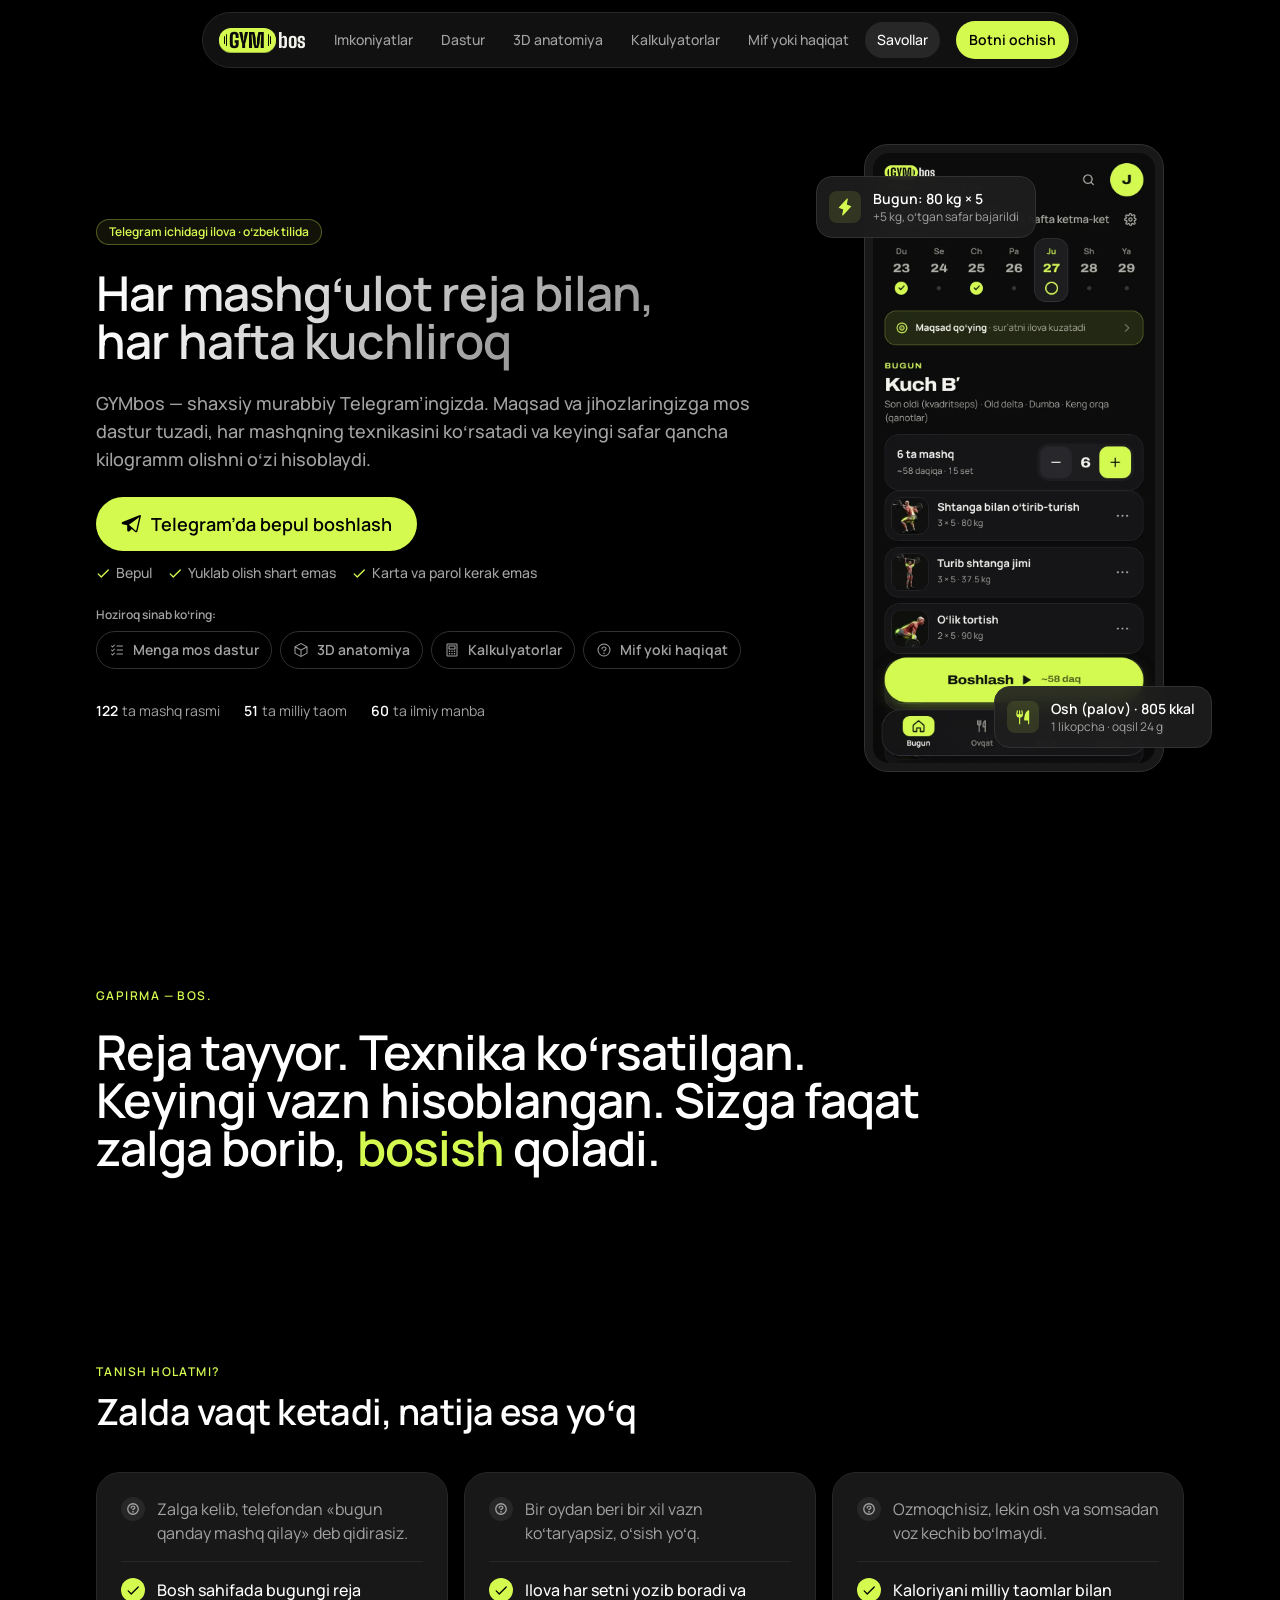
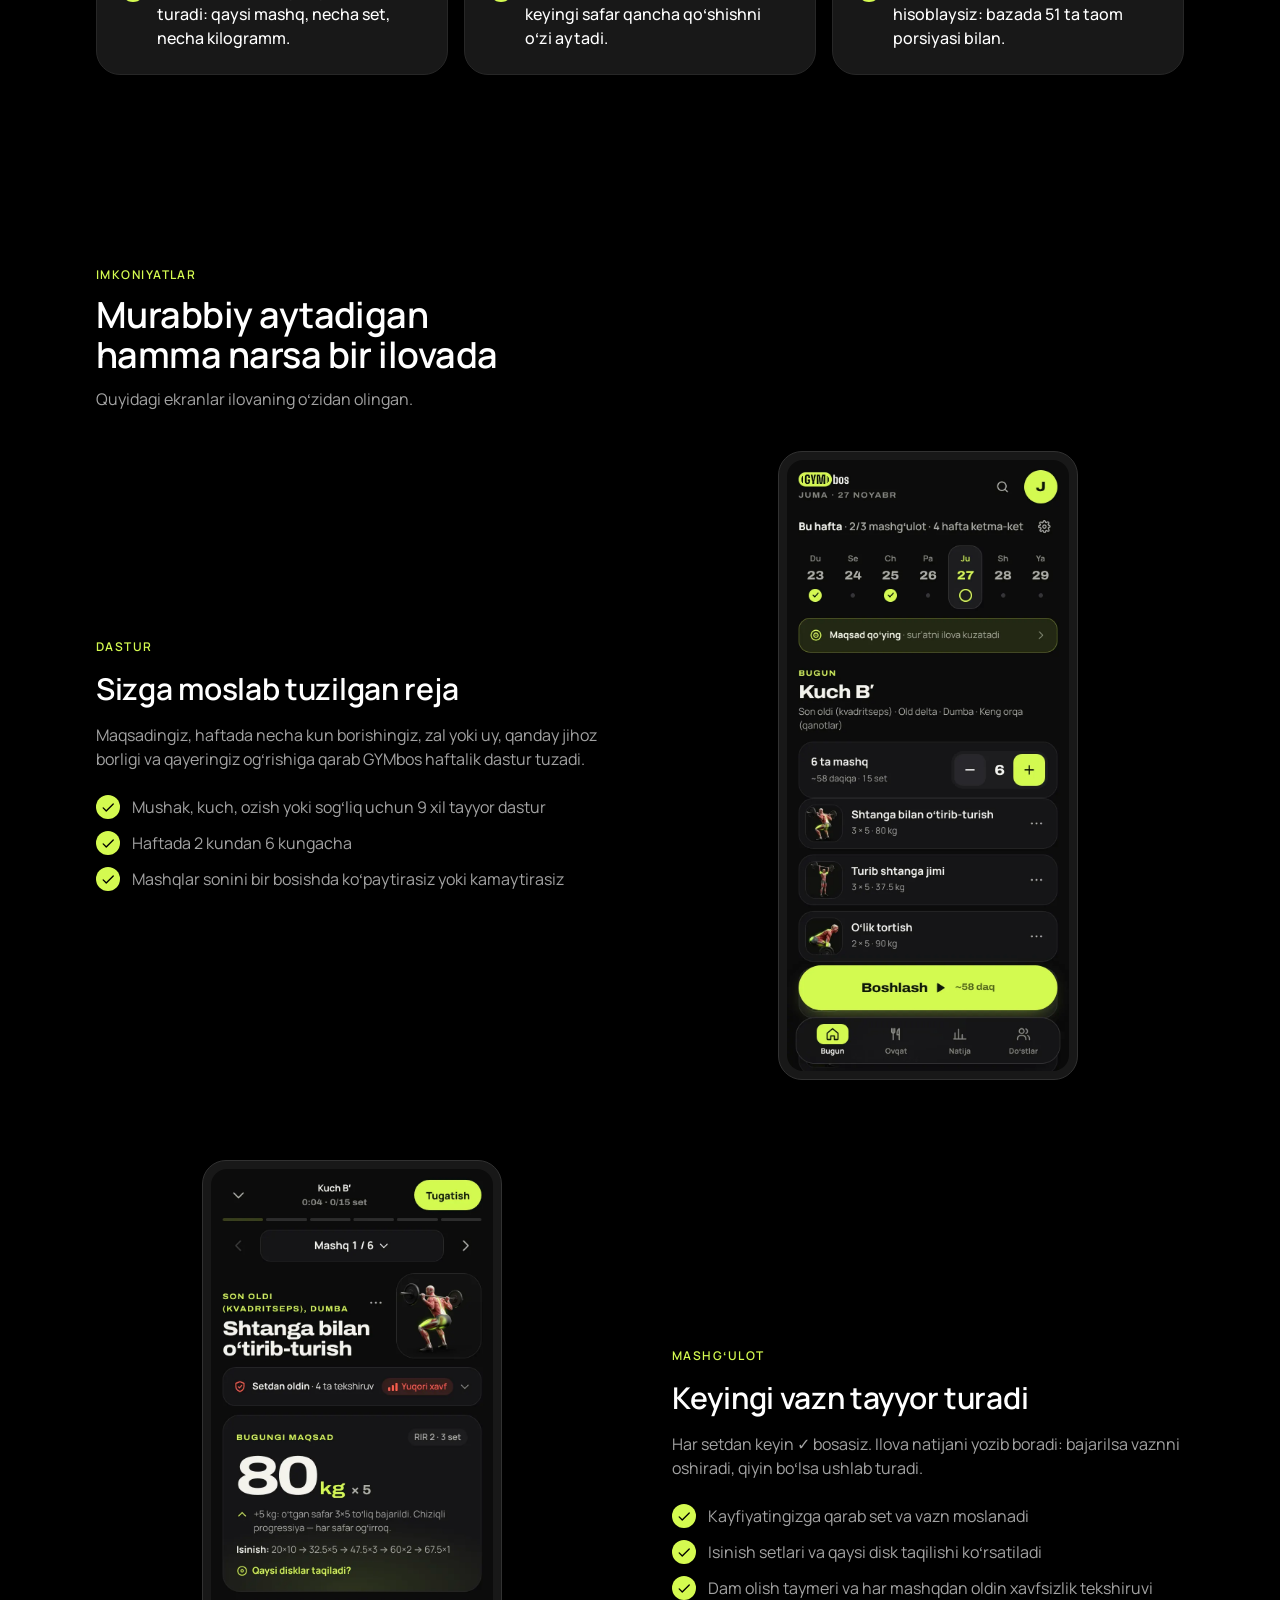
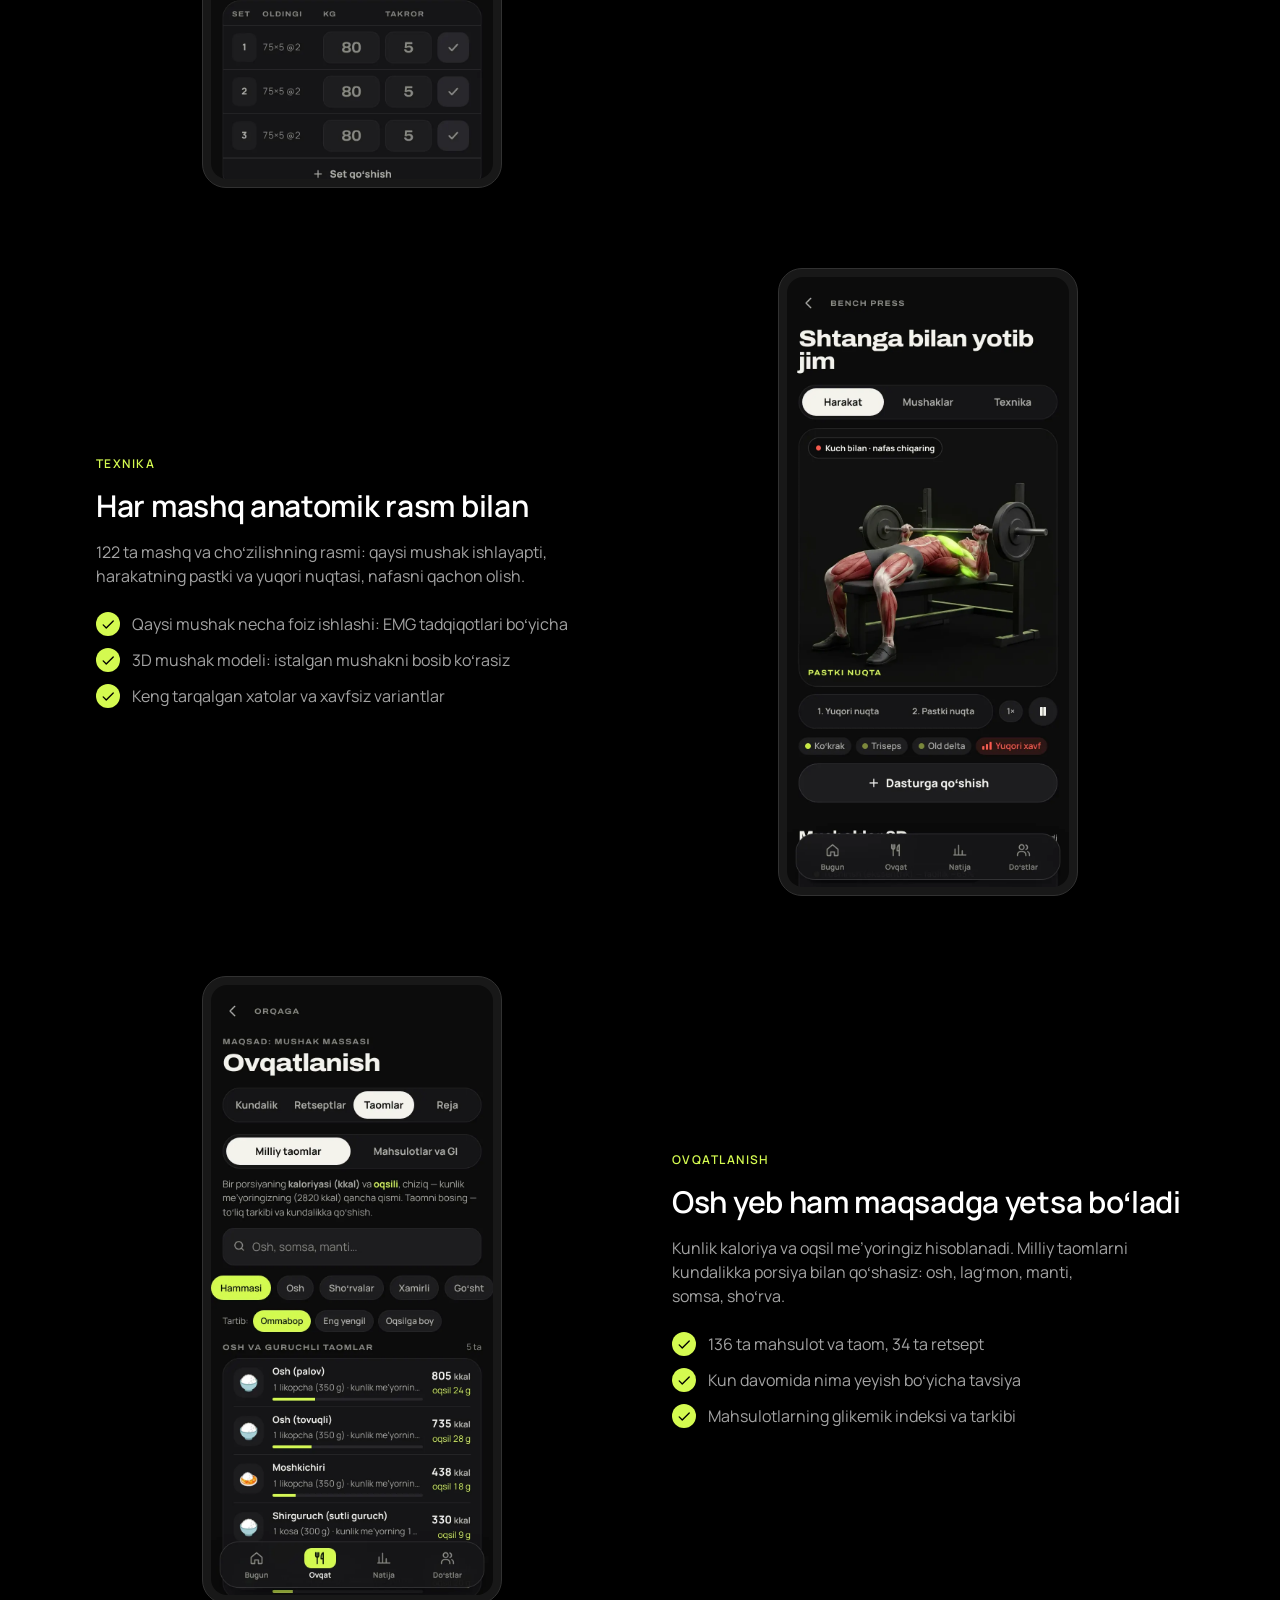
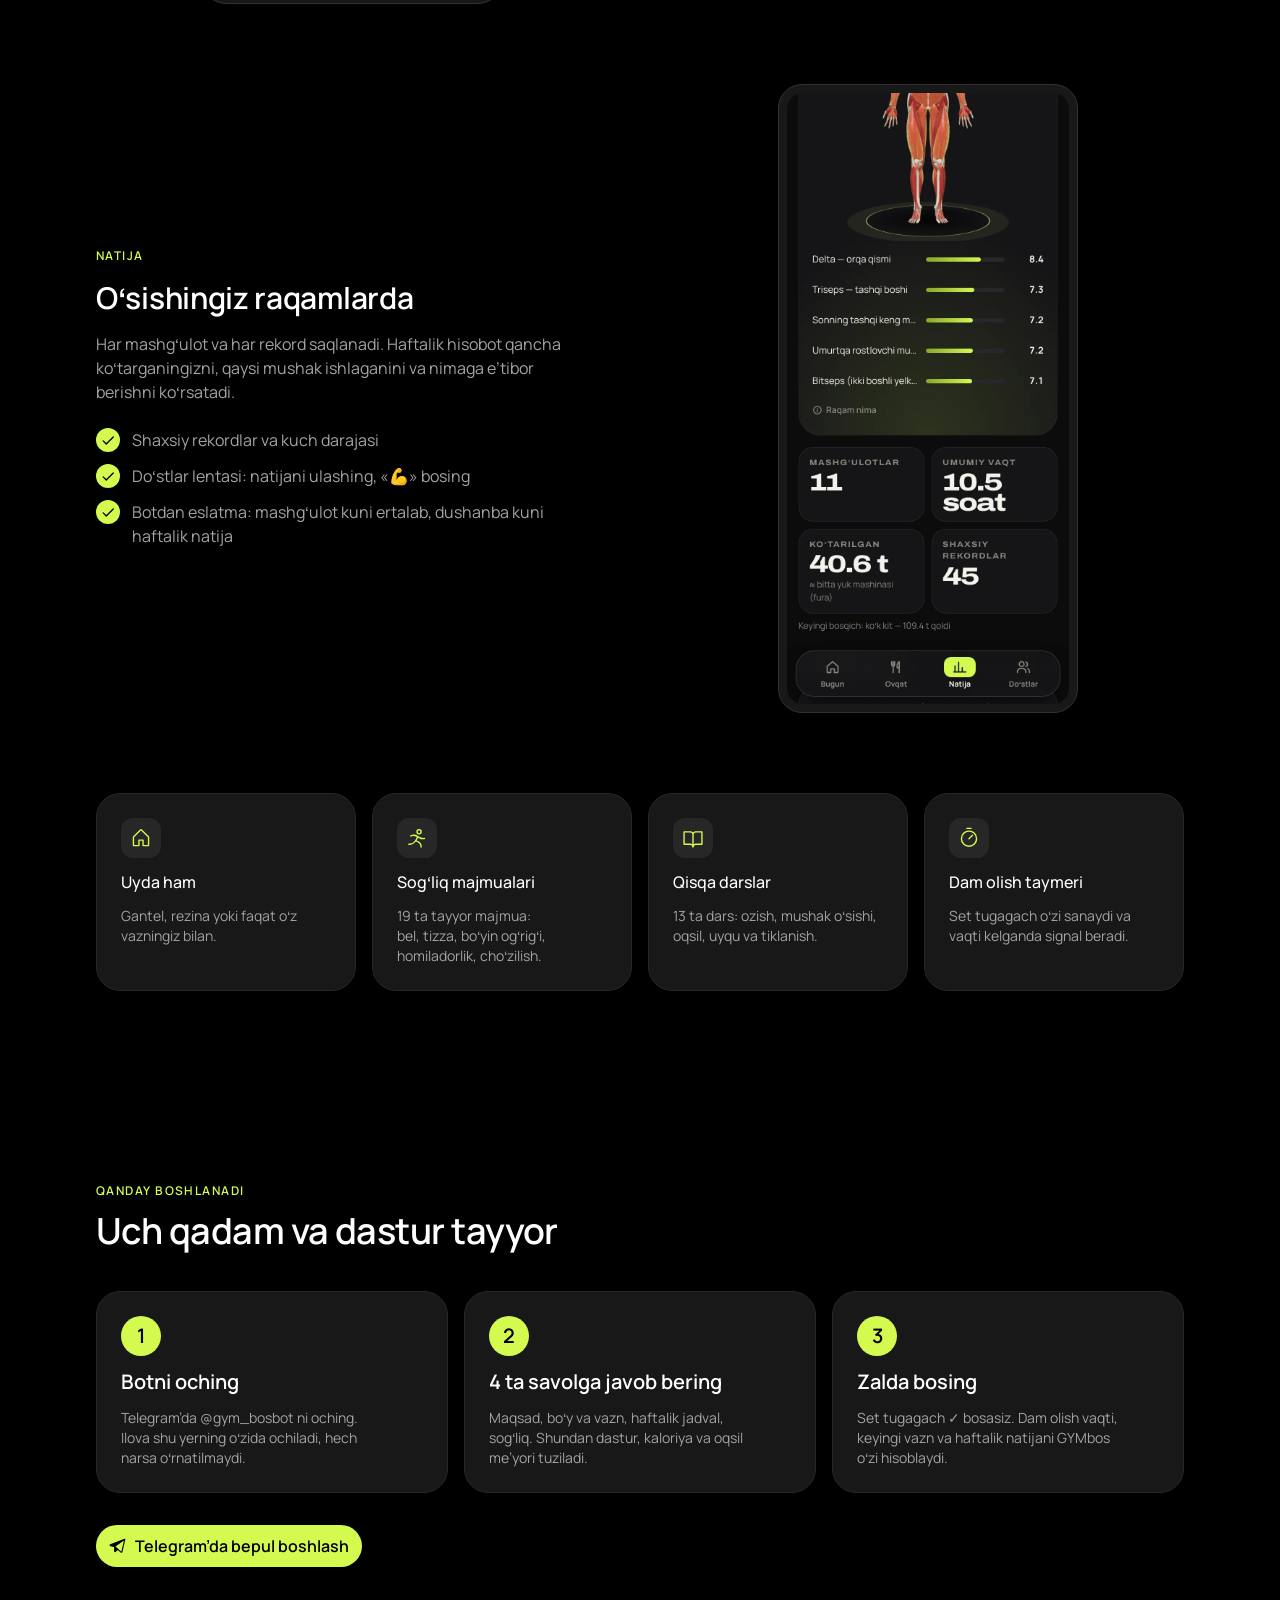
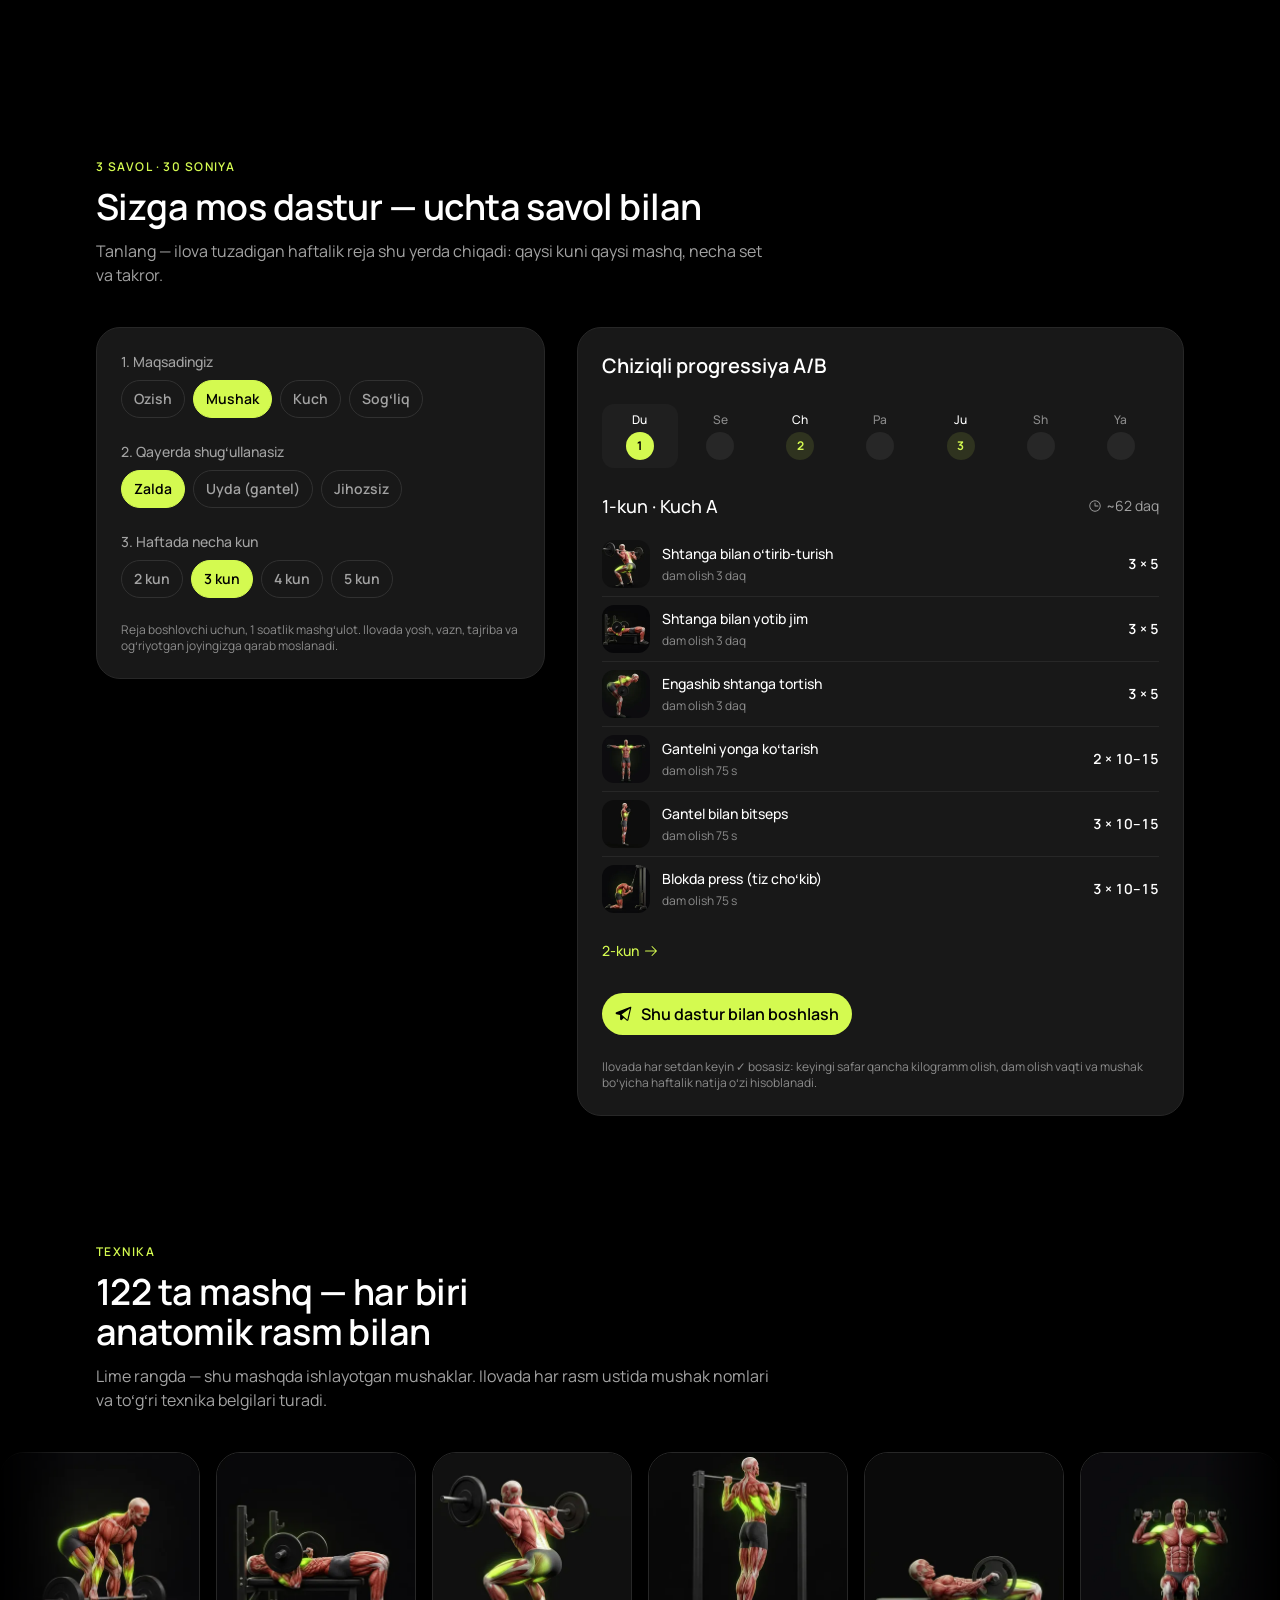
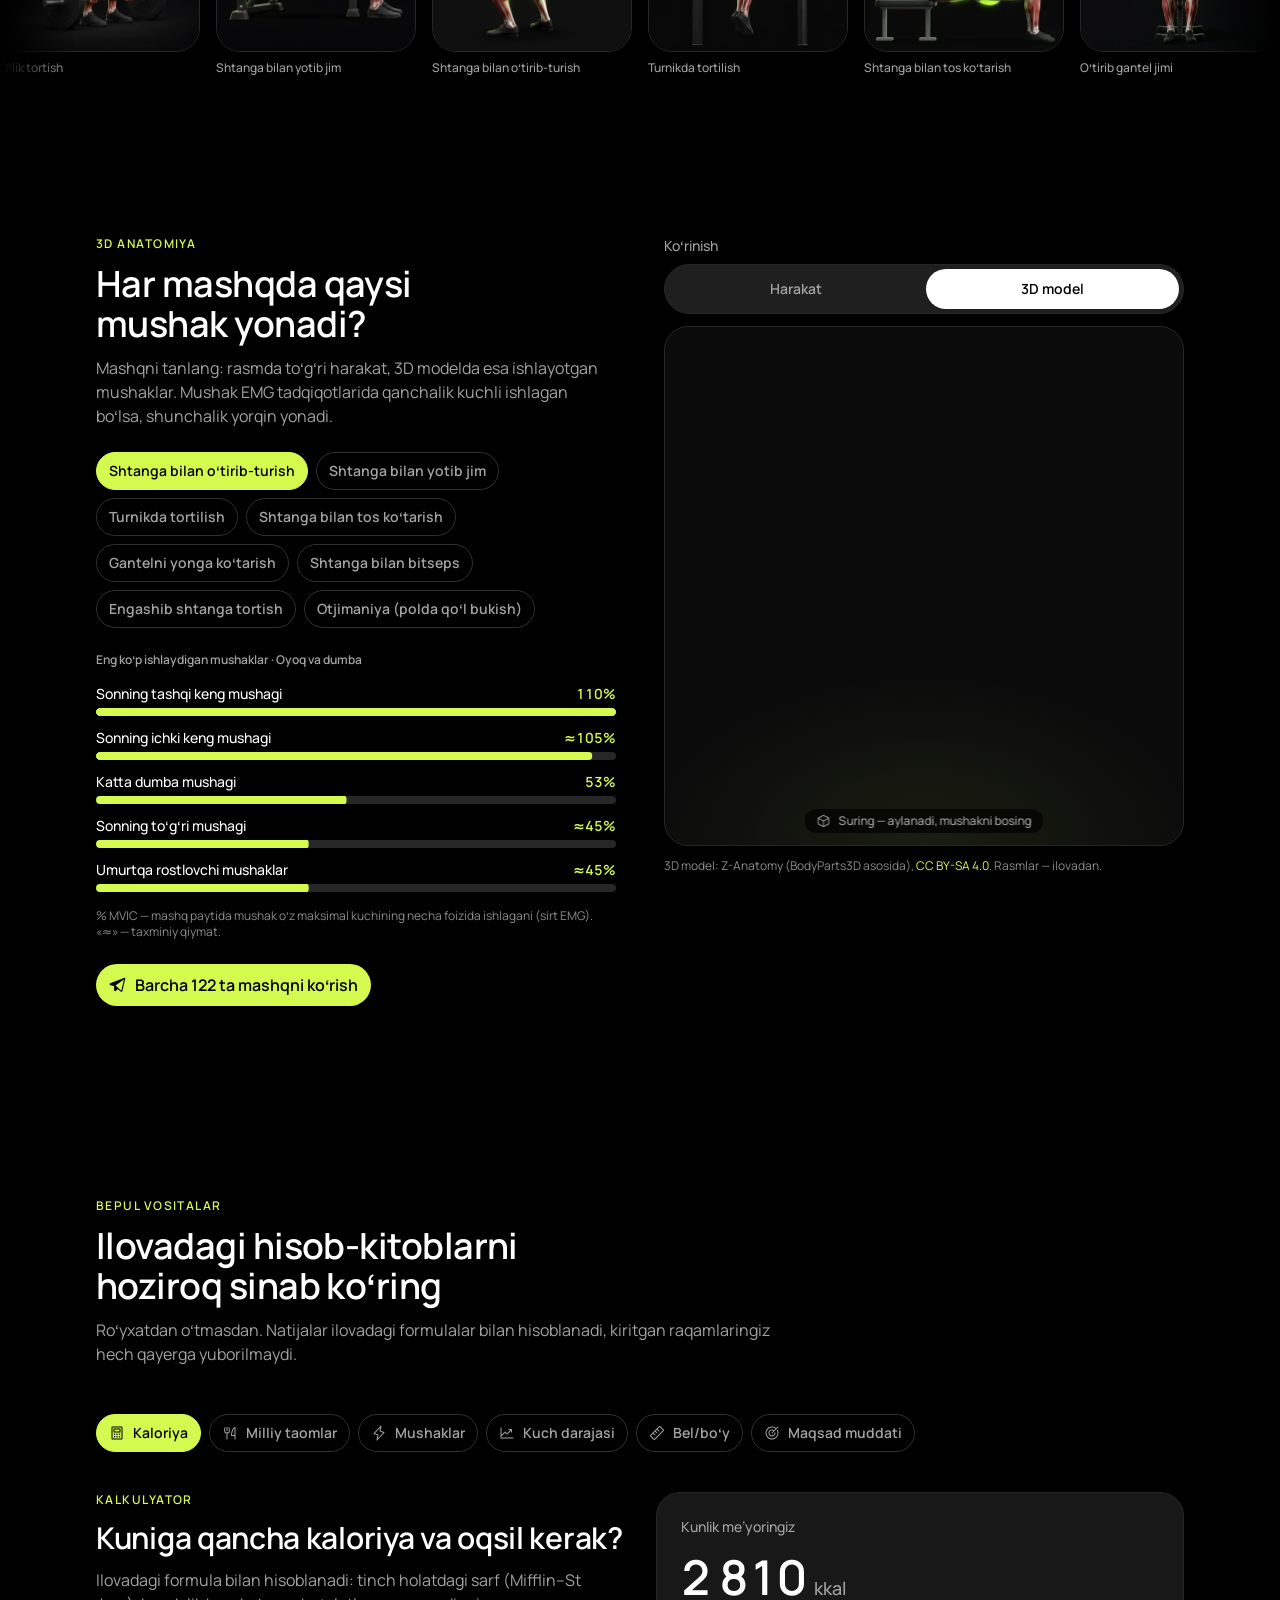
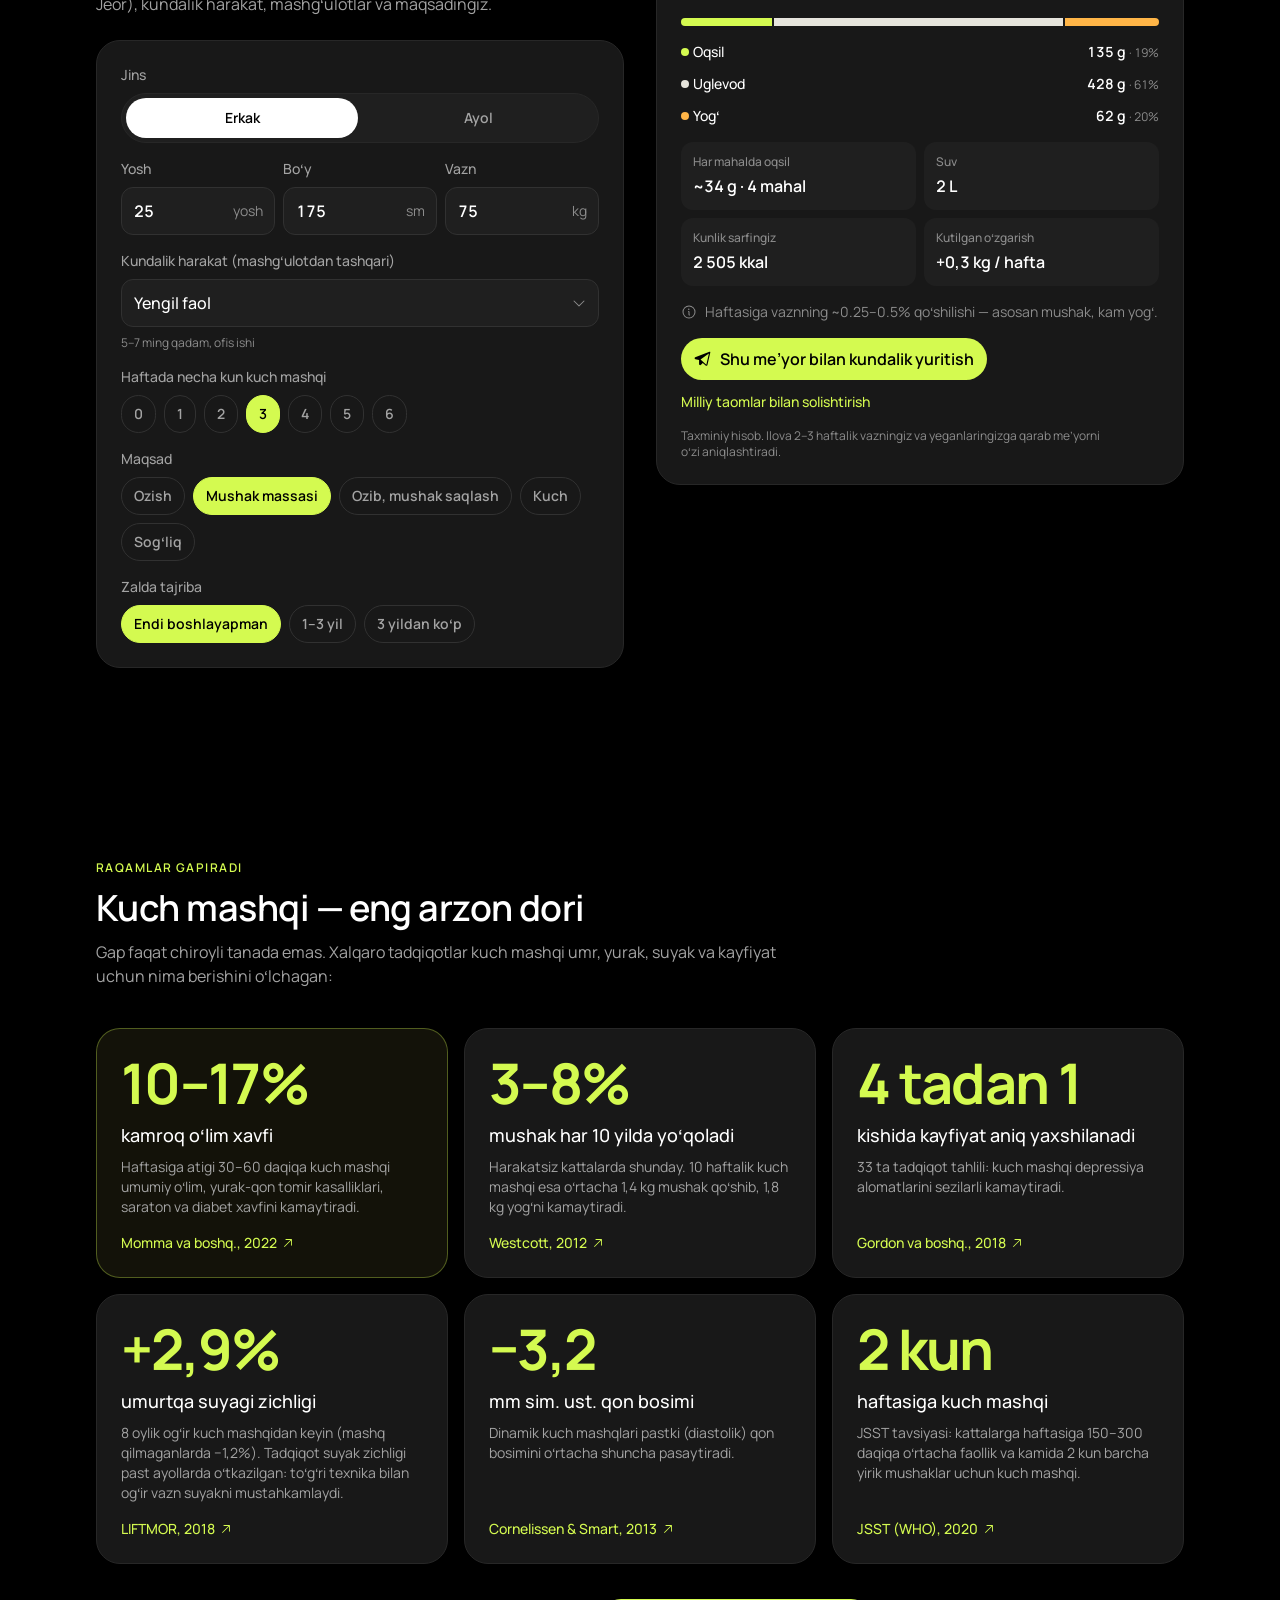
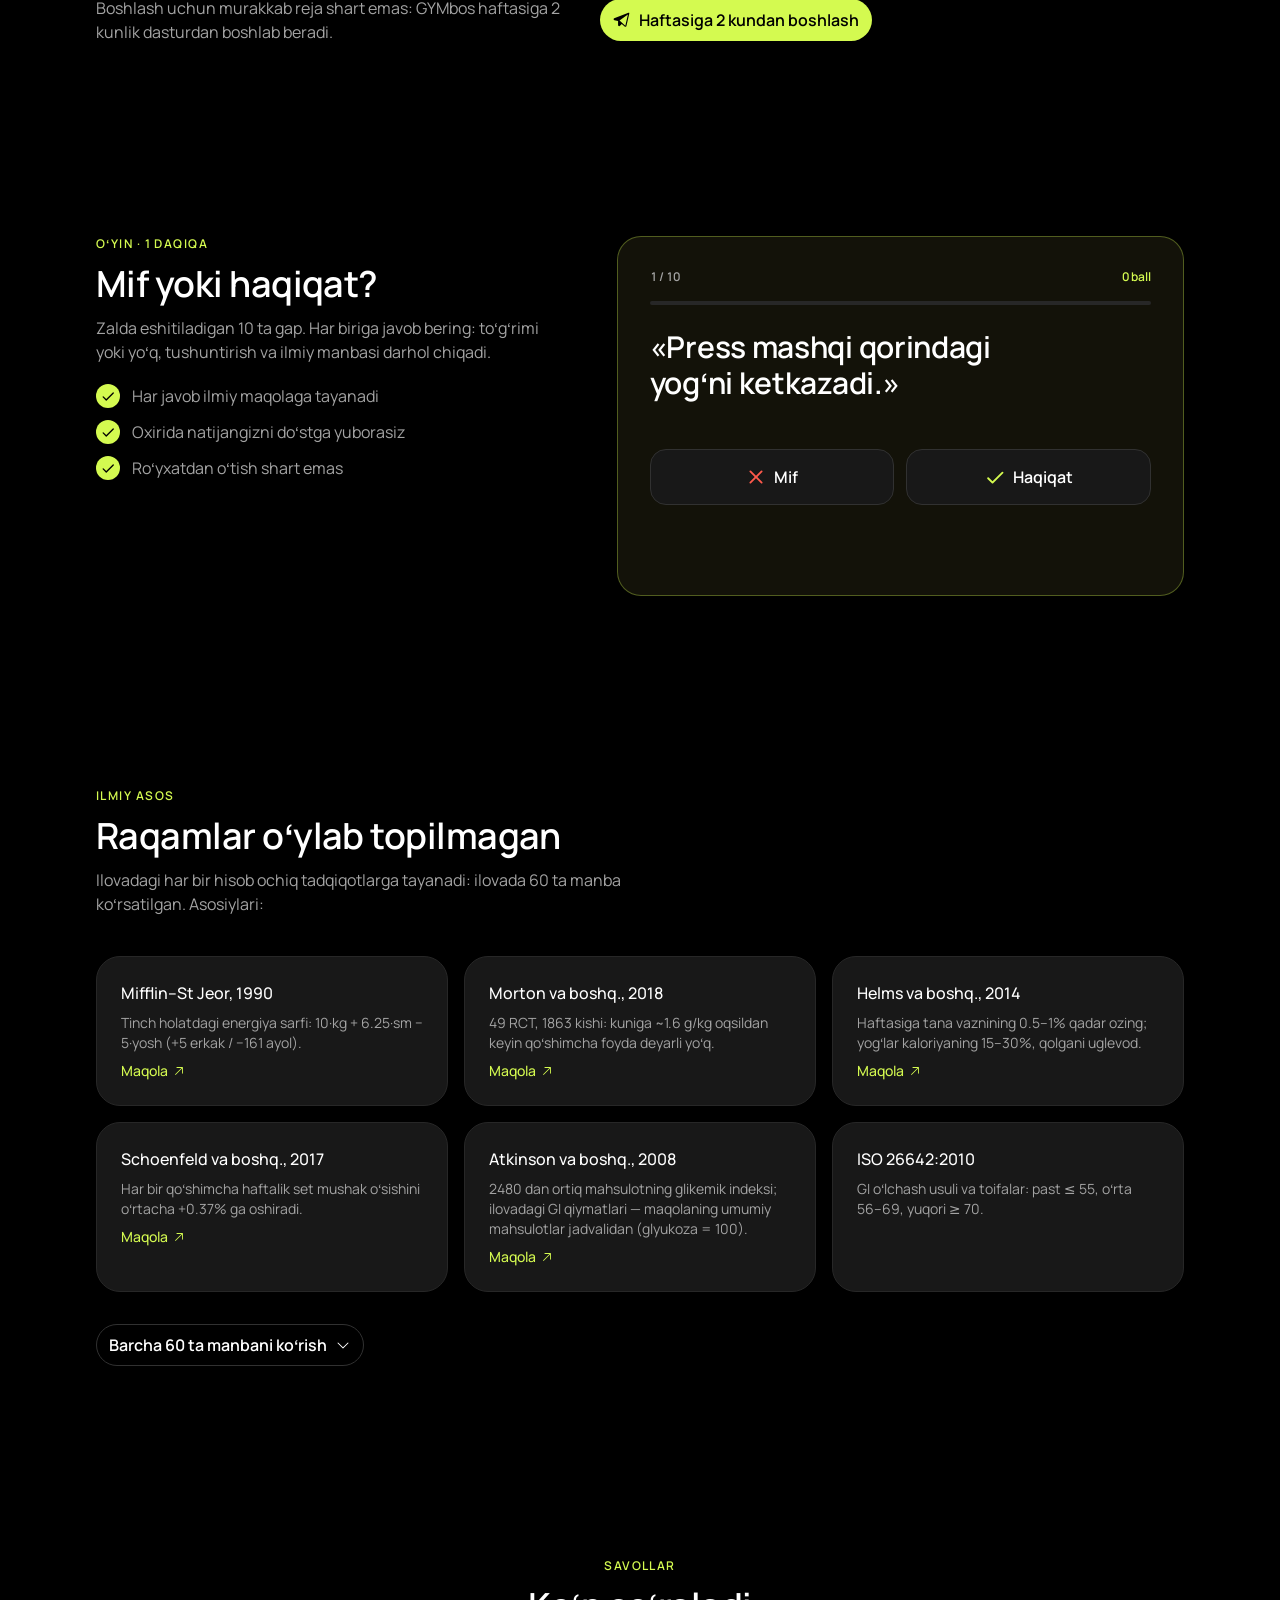
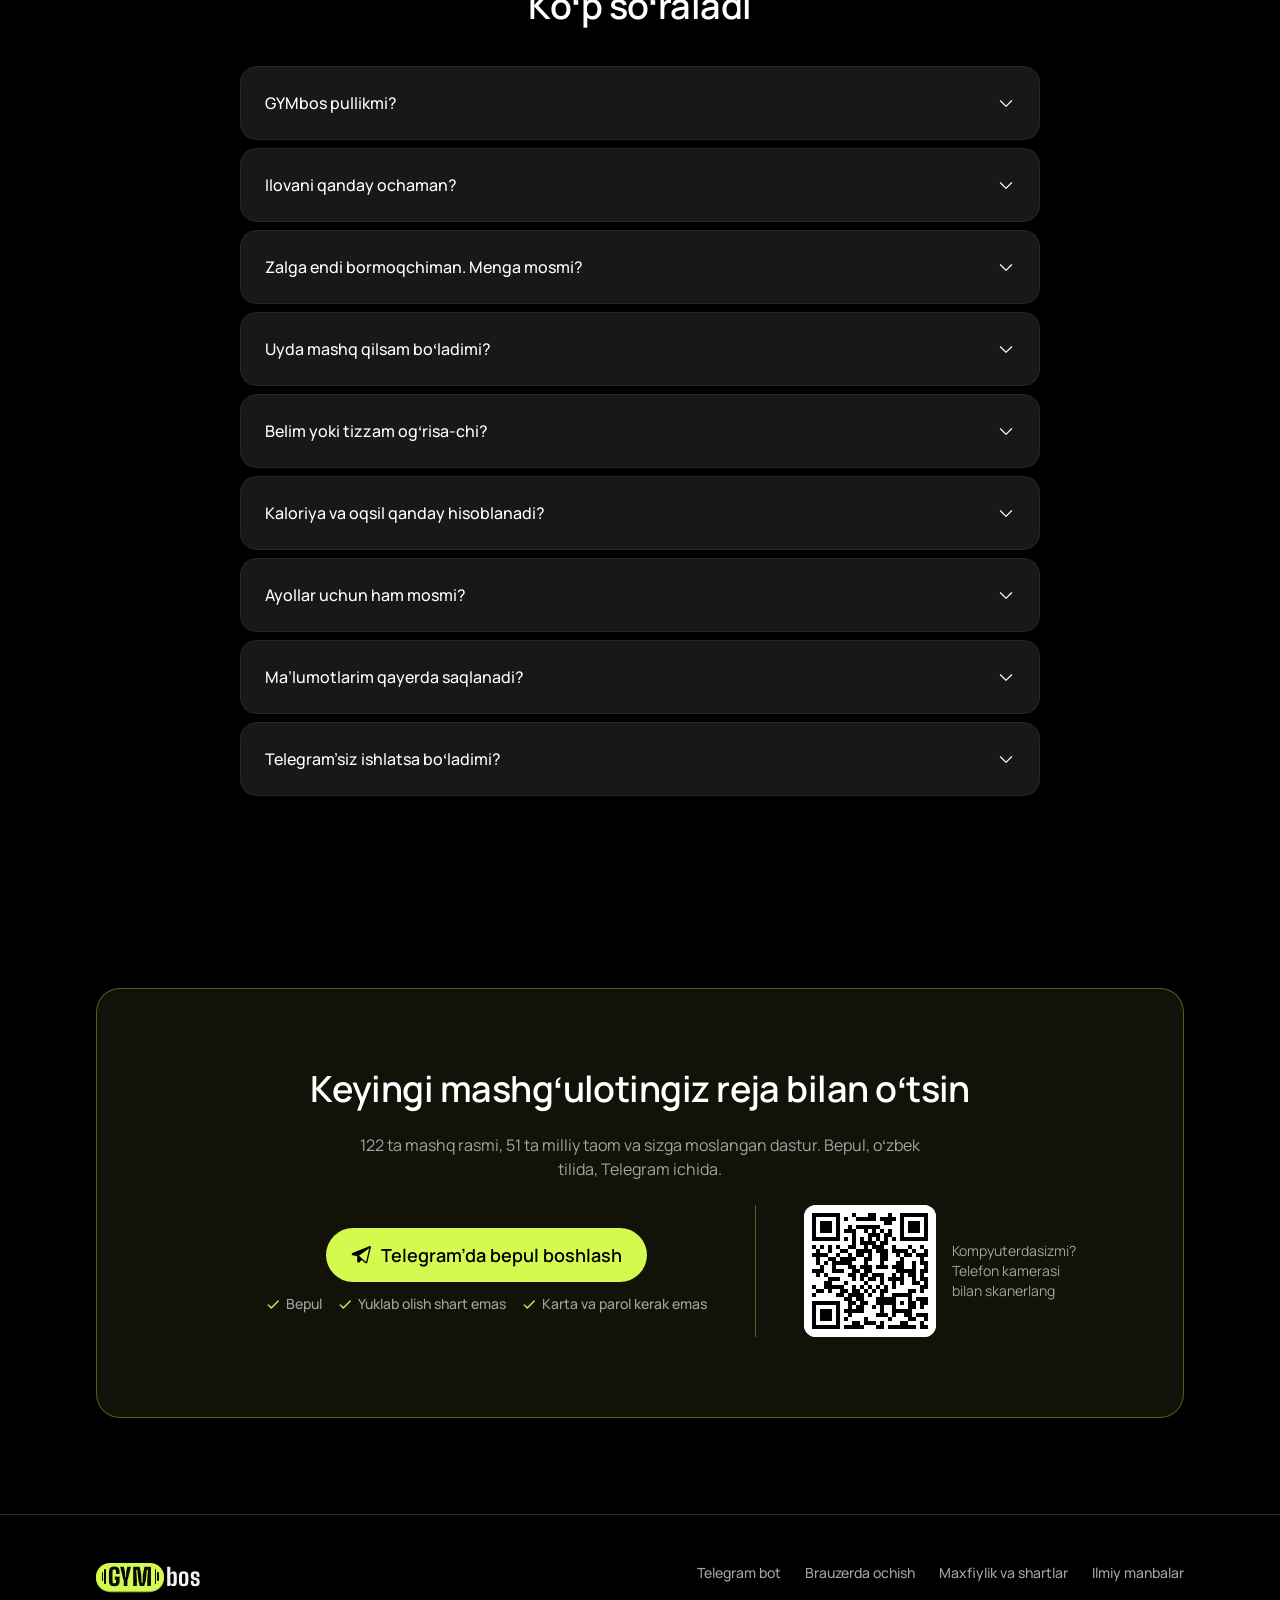
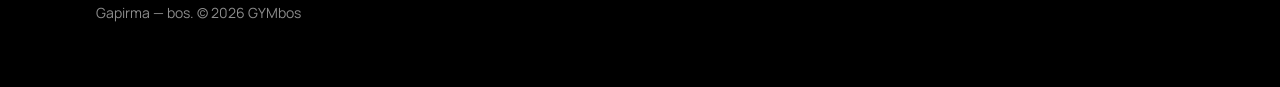
==== commit c7621943: "Update site: general info first, plan picker, hero quick links, sticky phone CTA Rebuilt from kachok" ====
--- a/index.html
+++ b/index.html
@@ -25,11 +25,11 @@
       document.documentElement.className += ' js';
     </script>
     <script type="application/ld+json">{"@context":"https://schema.org","@type":"WebApplication","name":"GYMbos","url":"https://gymbos.uz/","inLanguage":"uz","applicationCategory":"HealthApplication","operatingSystem":"Telegram, Web","description":"Telegram ichidagi shaxsiy fitnes murabbiy: mashq dasturi, mashqlar texnikasi, milliy taomlar bilan ovqatlanish va natijalar.","offers":{"@type":"Offer","price":"0","priceCurrency":"UZS"}}</script><script type="application/ld+json">{"@context":"https://schema.org","@type":"FAQPage","mainEntity":[{"@type":"Question","name":"GYMbos pullikmi?","acceptedAnswer":{"@type":"Answer","text":"Yo‘q. Hozir ilovaning barcha imkoniyatlari bepul: dastur, mashqlar texnikasi, ovqatlanish, natijalar va do‘stlar lentasi. Karta ulash so‘ralmaydi."}},{"@type":"Question","name":"Ilovani qanday ochaman?","acceptedAnswer":{"@type":"Answer","text":"Telegram’da @gym_bosbot botini oching. Ilova Telegram’ning o‘zida ochiladi, hech narsa yuklab olish va o‘rnatish shart emas. Telefon va kompyuterdagi Telegram’da ishlaydi."}},{"@type":"Question","name":"Zalga endi bormoqchiman. Menga mosmi?","acceptedAnswer":{"@type":"Answer","text":"Ha. Boshlovchilar uchun oddiy dastur beriladi: kam mashq, aniq vazn va takror. Har bir mashqning anatomik rasmi, to‘g‘ri bajarish va keng tarqalgan xatolar ko‘rsatiladi. Vazn esa siz bajarganingizga qarab asta-sekin oshadi."}},{"@type":"Question","name":"Uyda mashq qilsam bo‘ladimi?","acceptedAnswer":{"@type":"Answer","text":"Bo‘ladi. Qaysi jihozingiz borligini belgilaysiz: gantel, rezina, turnik, girya yoki faqat o‘z vazningiz. Ilova faqat shu jihozlar bilan bajariladigan mashqlarni beradi."}},{"@type":"Question","name":"Belim yoki tizzam og‘risa-chi?","acceptedAnswer":{"@type":"Answer","text":"Anketada qayeringiz og‘rishini belgilaysiz. Shu joyga xavfli mashqlar dasturdan chiqariladi yoki yengilroq varianti beriladi, har mashqdan oldin qisqa xavfsizlik tekshiruvi bor. Kuchli yoki uzoq davom etayotgan og‘riqda avval shifokorga ko‘rining."}},{"@type":"Question","name":"Kaloriya va oqsil qanday hisoblanadi?","acceptedAnswer":{"@type":"Answer","text":"Mifflin–St Jeor formulasi, kundalik harakatingiz, mashg‘ulotlar soni va maqsadingiz bo‘yicha. Ilovada 51 ta milliy taom va 136 ta mahsulot bor: osh, lag‘mon, manti, somsani porsiya bilan kundalikka qo‘shasiz. Bir necha haftadan keyin ilova vazningiz o‘zgarishiga qarab me’yorni aniqlashtiradi."}},{"@type":"Question","name":"Ayollar uchun ham mosmi?","acceptedAnswer":{"@type":"Answer","text":"Ha. Kaloriya, oqsil va kuch me’yorlari jinsga qarab hisoblanadi. Dasturdagi mashqlar maqsadingizga qarab tanlanadi: dumba va oyoqqa urg‘u, ozish yoki umumiy tetiklik."}},{"@type":"Question","name":"Ma’lumotlarim qayerda saqlanadi?","acceptedAnswer":{"@type":"Answer","text":"Mashg‘ulotlar va ovqat kundaligi telefoningizda saqlanadi. Ro‘yxatdan o‘tsangiz, telefon almashganda yo‘qolmasligi uchun zaxira nusxasi serverda turadi. Do‘stlaringiz faqat siz ulashgan natijalarni ko‘radi. Batafsil maxfiylik sahifasida."}},{"@type":"Question","name":"Telegram’siz ishlatsa bo‘ladimi?","acceptedAnswer":{"@type":"Answer","text":"Ha, brauzer versiyasi bor (sahifa pastidagi «Brauzerda ochish» havolasi). Lekin do‘stlar lentasi, bulutdagi zaxira va botdan eslatmalar faqat Telegram’da ishlaydi."}}]}</script>
-    <script type="module" crossorigin src="./assets/main-qoOPKpAp.js"></script>
-    <link rel="stylesheet" crossorigin href="./assets/main-DKVcuhQE.css">
+    <script type="module" crossorigin src="./assets/main-BuR-_EBF.js"></script>
+    <link rel="stylesheet" crossorigin href="./assets/main-DFTO81Ro.css">
   </head>
   <body data-page="index">
-    <div id="root"><link rel="preload" as="image" href="./shots/home.webp" fetchPriority="high"/><a class="skip button-sm" href="#main">Asosiy qismga o‘tish</a><header class="nav-wrap"><nav class="nav" aria-label="Asosiy menyu"><a class="nav-logo" href="#top" aria-label="GYMbos — bosh sahifa"><span class="gb flat" style="font-size:20px" role="img" aria-label="GYMbos"><span class="gb-pill" aria-hidden="true"><span class="gb-plates"><i class="s"></i><i class="l"></i></span><span class="gb-gym">GYM</span><span class="gb-plates"><i class="l"></i><i class="s"></i></span></span><span class="gb-bos" aria-hidden="true">bos</span></span></a><ul class="nav-links"><li><a class="title-4" href="#imkoniyatlar">Imkoniyatlar</a></li><li><a class="title-4" href="#anatomiya">3D anatomiya</a></li><li><a class="title-4" href="#vositalar">Kalkulyatorlar</a></li><li><a class="title-4" href="#mif">Mif yoki haqiqat</a></li><li><a class="title-4" href="#savollar">Savollar</a></li></ul><a class="btn btn-primary button-sm" href="https://t.me/gym_bosbot?startapp=site_nav" target="_blank" rel="noopener">Botni ochish</a><button type="button" class="nav-toggle" aria-expanded="false" aria-controls="menu" aria-label="Menyuni ochish"><span></span><span></span></button></nav></header><div id="menu" class="menu" aria-hidden="true" inert=""><ul><li style="transition-delay:0ms"><a class="menu-link heading-4" href="#imkoniyatlar">Imkoniyatlar</a></li><li style="transition-delay:0ms"><a class="menu-link heading-4" href="#anatomiya">3D anatomiya</a></li><li style="transition-delay:0ms"><a class="menu-link heading-4" href="#vositalar">Kalkulyatorlar</a></li><li style="transition-delay:0ms"><a class="menu-link heading-4" href="#mif">Mif yoki haqiqat</a></li><li style="transition-delay:0ms"><a class="menu-link heading-4" href="#savollar">Savollar</a></li><li style="transition-delay:0ms"><a class="menu-link heading-4 muted" href="https://nshakhobiddin.github.io/kachok.uz/">Brauzerda ochish</a></li></ul></div><main id="main"><section id="top" class="hero" aria-labelledby="hero-t"><div class="container hero-grid"><div class="hero-copy"><span class="badge caption-3">Telegram ichidagi ilova · o‘zbek tilida</span><h1 id="hero-t" class="hero-title"><span class="grad">Har mashg‘ulot reja bilan,<br class="br-md"/> har hafta kuchliroq</span></h1><p class="hero-sub title-2">GYMbos — shaxsiy murabbiy Telegram’ingizda. Maqsad va jihozlaringizga mos dastur tuzadi, har mashqning texnikasini ko‘rsatadi va keyingi safar qancha kilogramm olishni o‘zi hisoblaydi.</p><div class="hero-cta"><a class="btn btn-primary btn-lg button-lg" href="https://t.me/gym_bosbot?startapp=site_hero" target="_blank" rel="noopener"><svg xmlns="http://www.w3.org/2000/svg" width="22" height="22" fill="currentColor" viewBox="0 0 256 256" aria-hidden="true"><path d="M228.88,26.19a9,9,0,0,0-9.16-1.57L17.06,103.93a14.22,14.22,0,0,0,2.43,27.21L72,141.45V200a15.92,15.92,0,0,0,10,14.83,15.91,15.91,0,0,0,17.51-3.73l25.32-26.26L165,220a15.88,15.88,0,0,0,10.51,4,16.3,16.3,0,0,0,5-.79,15.85,15.85,0,0,0,10.67-11.63L231.77,35A9,9,0,0,0,228.88,26.19ZM175.53,208,92.85,135.5l119-85.29Z"></path></svg>Telegram’da bepul boshlash</a><span class="caption-2 faint">Bepul · karta va parol kerak emas · 4 ta savoldan keyin dastur tayyor</span></div><ul class="proof body-6" aria-label="Ilovada"><li><b class="body-4">122</b> ta mashq rasmi</li><li><b class="body-4">51</b> ta milliy taom</li><li><b class="body-4">60</b> ta ilmiy manba</li></ul></div><div class="hero-visual"><div class="hero-phone"><div class="phone"><img src="./shots/home.webp" width="390" height="844" alt="GYMbos bosh sahifasi: haftalik jadval, bugungi «Kuch B′» mashg‘uloti, 6 ta mashq va «Boshlash» tugmasi" loading="eager" decoding="async" fetchPriority="high"/></div><div class="chip-float chip-a" aria-hidden="true"><span class="ico"><svg xmlns="http://www.w3.org/2000/svg" width="18" height="18" fill="currentColor" viewBox="0 0 256 256"><path d="M213.85,125.46l-112,120a8,8,0,0,1-13.69-7l14.66-73.33L45.19,143.49a8,8,0,0,1-3-13l112-120a8,8,0,0,1,13.69,7L153.18,90.9l57.63,21.61a8,8,0,0,1,3,12.95Z"></path></svg></span><span class="stack"><span class="body-4">Bugun: 80 kg × 5</span><span class="caption-5 muted">+5 kg, o‘tgan safar bajarildi</span></span></div><div class="chip-float chip-b" aria-hidden="true"><span class="ico"><svg xmlns="http://www.w3.org/2000/svg" width="18" height="18" fill="currentColor" viewBox="0 0 256 256"><path d="M216,40V224a8,8,0,0,1-16,0V176H152a8,8,0,0,1-8-8,268.75,268.75,0,0,1,7.22-56.88c9.78-40.49,28.32-67.63,53.63-78.47A8,8,0,0,1,216,40Zm-96.11-1.31a8,8,0,1,0-15.78,2.63L111.89,88H88V40a8,8,0,0,0-16,0V88H48.11l7.78-46.68a8,8,0,1,0-15.78-2.63l-8,48A8.17,8.17,0,0,0,32,88a48.07,48.07,0,0,0,40,47.32V224a8,8,0,0,0,16,0V135.32A48.07,48.07,0,0,0,128,88a8.17,8.17,0,0,0-.11-1.31Z"></path></svg></span><span class="stack"><span class="body-4">Osh (palov) · 805 kkal</span><span class="caption-5 muted">1 likopcha · oqsil 24 g</span></span></div></div></div></div></section><section class="tagline" aria-label="Shior"><div class="container stack gap-24"><span class="eyebrow">Gapirma — bos.</span><p class="tagline-text"><span class="w">Reja<!-- --> </span><span class="w">tayyor.<!-- --> </span><span class="w">Texnika<!-- --> </span><span class="w">ko‘rsatilgan.<!-- --> </span><span class="w">Keyingi<!-- --> </span><span class="w">vazn<!-- --> </span><span class="w">hisoblangan.<!-- --> </span><span class="w">Sizga<!-- --> </span><span class="w">faqat<!-- --> </span><span class="w">zalga<!-- --> </span><span class="w">borib,<!-- --> </span><span class="w hl">bosish<!-- --> </span><span class="w">qoladi.</span></p></div></section><section id="faktlar" class="section" aria-labelledby="facts-t"><div class="container"><div class="section-head reveal"><span class="eyebrow">Raqamlar gapiradi</span><h2 id="facts-t" class="section-title">Kuch mashqi — eng arzon dori</h2><p class="body-3 muted">Gap faqat chiroyli tanada emas. Xalqaro tadqiqotlar kuch mashqi umr, yurak, suyak va kayfiyat uchun nima berishini o‘lchagan:</p></div><ul class="facts swipe"><li class="card fact reveal card-olive" style="transition-delay:0ms"><span class="fact-num">10–17%</span><span class="title-2">kamroq o‘lim xavfi</span><p class="body-6 muted">Haftasiga atigi 30–60 daqiqa kuch mashqi umumiy o‘lim, yurak-qon tomir kasalliklari, saraton va diabet xavfini kamaytiradi.</p><a class="link caption-1 fact-src" href="https://doi.org/10.1136/bjsports-2021-105061" target="_blank" rel="noopener">Momma va boshq., 2022<svg xmlns="http://www.w3.org/2000/svg" width="14" height="14" fill="currentColor" viewBox="0 0 256 256" aria-hidden="true"><path d="M200,64V168a8,8,0,0,1-16,0V83.31L69.66,197.66a8,8,0,0,1-11.32-11.32L172.69,72H88a8,8,0,0,1,0-16H192A8,8,0,0,1,200,64Z"></path></svg></a></li><li class="card fact reveal" style="transition-delay:80ms"><span class="fact-num">3–8%</span><span class="title-2">mushak har 10 yilda yo‘qoladi</span><p class="body-6 muted">Harakatsiz kattalarda shunday. 10 haftalik kuch mashqi esa o‘rtacha 1,4 kg mushak qo‘shib, 1,8 kg yog‘ni kamaytiradi.</p><a class="link caption-1 fact-src" href="https://doi.org/10.1249/JSR.0b013e31825dabb8" target="_blank" rel="noopener">Westcott, 2012<svg xmlns="http://www.w3.org/2000/svg" width="14" height="14" fill="currentColor" viewBox="0 0 256 256" aria-hidden="true"><path d="M200,64V168a8,8,0,0,1-16,0V83.31L69.66,197.66a8,8,0,0,1-11.32-11.32L172.69,72H88a8,8,0,0,1,0-16H192A8,8,0,0,1,200,64Z"></path></svg></a></li><li class="card fact reveal" style="transition-delay:160ms"><span class="fact-num">4 tadan 1</span><span class="title-2">kishida kayfiyat aniq yaxshilanadi</span><p class="body-6 muted">33 ta tadqiqot tahlili: kuch mashqi depressiya alomatlarini sezilarli kamaytiradi.</p><a class="link caption-1 fact-src" href="https://doi.org/10.1001/jamapsychiatry.2018.0572" target="_blank" rel="noopener">Gordon va boshq., 2018<svg xmlns="http://www.w3.org/2000/svg" width="14" height="14" fill="currentColor" viewBox="0 0 256 256" aria-hidden="true"><path d="M200,64V168a8,8,0,0,1-16,0V83.31L69.66,197.66a8,8,0,0,1-11.32-11.32L172.69,72H88a8,8,0,0,1,0-16H192A8,8,0,0,1,200,64Z"></path></svg></a></li><li class="card fact reveal" style="transition-delay:0ms"><span class="fact-num">+2,9%</span><span class="title-2">umurtqa suyagi zichligi</span><p class="body-6 muted">8 oylik og‘ir kuch mashqidan keyin (mashq qilmaganlarda −1,2%). Tadqiqot suyak zichligi past ayollarda o‘tkazilgan: to‘g‘ri texnika bilan og‘ir vazn suyakni mustahkamlaydi.</p><a class="link caption-1 fact-src" href="https://doi.org/10.1002/jbmr.3284" target="_blank" rel="noopener">LIFTMOR, 2018<svg xmlns="http://www.w3.org/2000/svg" width="14" height="14" fill="currentColor" viewBox="0 0 256 256" aria-hidden="true"><path d="M200,64V168a8,8,0,0,1-16,0V83.31L69.66,197.66a8,8,0,0,1-11.32-11.32L172.69,72H88a8,8,0,0,1,0-16H192A8,8,0,0,1,200,64Z"></path></svg></a></li><li class="card fact reveal" style="transition-delay:80ms"><span class="fact-num">−3,2</span><span class="title-2">mm sim. ust. qon bosimi</span><p class="body-6 muted">Dinamik kuch mashqlari pastki (diastolik) qon bosimini o‘rtacha shuncha pasaytiradi.</p><a class="link caption-1 fact-src" href="https://doi.org/10.1161/JAHA.112.004473" target="_blank" rel="noopener">Cornelissen &amp; Smart, 2013<svg xmlns="http://www.w3.org/2000/svg" width="14" height="14" fill="currentColor" viewBox="0 0 256 256" aria-hidden="true"><path d="M200,64V168a8,8,0,0,1-16,0V83.31L69.66,197.66a8,8,0,0,1-11.32-11.32L172.69,72H88a8,8,0,0,1,0-16H192A8,8,0,0,1,200,64Z"></path></svg></a></li><li class="card fact reveal" style="transition-delay:160ms"><span class="fact-num">2 kun</span><span class="title-2">haftasiga kuch mashqi</span><p class="body-6 muted">JSST tavsiyasi: kattalarga haftasiga 150–300 daqiqa o‘rtacha faollik va kamida 2 kun barcha yirik mushaklar uchun kuch mashqi.</p><a class="link caption-1 fact-src" href="https://doi.org/10.1136/bjsports-2020-102955" target="_blank" rel="noopener">JSST (WHO), 2020<svg xmlns="http://www.w3.org/2000/svg" width="14" height="14" fill="currentColor" viewBox="0 0 256 256" aria-hidden="true"><path d="M200,64V168a8,8,0,0,1-16,0V83.31L69.66,197.66a8,8,0,0,1-11.32-11.32L172.69,72H88a8,8,0,0,1,0-16H192A8,8,0,0,1,200,64Z"></path></svg></a></li></ul><div class="swipe-dots" aria-hidden="true"><i class="on"></i><i class=""></i><i class=""></i><i class=""></i><i class=""></i><i class=""></i></div><div class="facts-cta reveal"><p class="body-3 muted">Boshlash uchun murakkab reja shart emas: GYMbos haftasiga 2 kunlik dasturdan boshlab beradi.</p><a class="btn btn-primary button-md" href="https://t.me/gym_bosbot?startapp=site_fakt" target="_blank" rel="noopener"><svg xmlns="http://www.w3.org/2000/svg" width="18" height="18" fill="currentColor" viewBox="0 0 256 256" aria-hidden="true"><path d="M228.88,26.19a9,9,0,0,0-9.16-1.57L17.06,103.93a14.22,14.22,0,0,0,2.43,27.21L72,141.45V200a15.92,15.92,0,0,0,10,14.83,15.91,15.91,0,0,0,17.51-3.73l25.32-26.26L165,220a15.88,15.88,0,0,0,10.51,4,16.3,16.3,0,0,0,5-.79,15.85,15.85,0,0,0,10.67-11.63L231.77,35A9,9,0,0,0,228.88,26.19ZM175.53,208,92.85,135.5l119-85.29Z"></path></svg>Haftasiga 2 kundan boshlash</a></div></div></section><section class="section" aria-labelledby="pains-t"><div class="container"><div class="section-head reveal"><span class="eyebrow">Tanish holatmi?</span><h2 id="pains-t" class="section-title">Zalda vaqt ketadi, natija esa yo‘q</h2></div><div class="grid-3"><article class="card pain reveal" style="transition-delay:0ms"><p class="pain-q body-3"><span class="ico-round dim" aria-hidden="true"><svg xmlns="http://www.w3.org/2000/svg" width="14" height="14" fill="currentColor" viewBox="0 0 256 256"><path d="M144,180a16,16,0,1,1-16-16A16,16,0,0,1,144,180Zm92-52A108,108,0,1,1,128,20,108.12,108.12,0,0,1,236,128Zm-24,0a84,84,0,1,0-84,84A84.09,84.09,0,0,0,212,128ZM128,64c-24.26,0-44,17.94-44,40v4a12,12,0,0,0,24,0v-4c0-8.82,9-16,20-16s20,7.18,20,16-9,16-20,16a12,12,0,0,0-12,12v8a12,12,0,0,0,23.73,2.56C158.31,137.88,172,122.37,172,104,172,81.94,152.26,64,128,64Z"></path></svg></span>Zalga kelib, telefondan «bugun qanday mashq qilay» deb qidirasiz.</p><p class="pain-a body-2"><span class="ico-round lime" aria-hidden="true"><svg xmlns="http://www.w3.org/2000/svg" width="14" height="14" fill="currentColor" viewBox="0 0 256 256"><path d="M232.49,80.49l-128,128a12,12,0,0,1-17,0l-56-56a12,12,0,1,1,17-17L96,183,215.51,63.51a12,12,0,0,1,17,17Z"></path></svg></span>Bosh sahifada bugungi reja turadi: qaysi mashq, necha set, necha kilogramm.</p></article><article class="card pain reveal" style="transition-delay:80ms"><p class="pain-q body-3"><span class="ico-round dim" aria-hidden="true"><svg xmlns="http://www.w3.org/2000/svg" width="14" height="14" fill="currentColor" viewBox="0 0 256 256"><path d="M144,180a16,16,0,1,1-16-16A16,16,0,0,1,144,180Zm92-52A108,108,0,1,1,128,20,108.12,108.12,0,0,1,236,128Zm-24,0a84,84,0,1,0-84,84A84.09,84.09,0,0,0,212,128ZM128,64c-24.26,0-44,17.94-44,40v4a12,12,0,0,0,24,0v-4c0-8.82,9-16,20-16s20,7.18,20,16-9,16-20,16a12,12,0,0,0-12,12v8a12,12,0,0,0,23.73,2.56C158.31,137.88,172,122.37,172,104,172,81.94,152.26,64,128,64Z"></path></svg></span>Bir oydan beri bir xil vazn ko‘taryapsiz, o‘sish yo‘q.</p><p class="pain-a body-2"><span class="ico-round lime" aria-hidden="true"><svg xmlns="http://www.w3.org/2000/svg" width="14" height="14" fill="currentColor" viewBox="0 0 256 256"><path d="M232.49,80.49l-128,128a12,12,0,0,1-17,0l-56-56a12,12,0,1,1,17-17L96,183,215.51,63.51a12,12,0,0,1,17,17Z"></path></svg></span>Ilova har setni yozib boradi va keyingi safar qancha qo‘shishni o‘zi aytadi.</p></article><article class="card pain reveal" style="transition-delay:160ms"><p class="pain-q body-3"><span class="ico-round dim" aria-hidden="true"><svg xmlns="http://www.w3.org/2000/svg" width="14" height="14" fill="currentColor" viewBox="0 0 256 256"><path d="M144,180a16,16,0,1,1-16-16A16,16,0,0,1,144,180Zm92-52A108,108,0,1,1,128,20,108.12,108.12,0,0,1,236,128Zm-24,0a84,84,0,1,0-84,84A84.09,84.09,0,0,0,212,128ZM128,64c-24.26,0-44,17.94-44,40v4a12,12,0,0,0,24,0v-4c0-8.82,9-16,20-16s20,7.18,20,16-9,16-20,16a12,12,0,0,0-12,12v8a12,12,0,0,0,23.73,2.56C158.31,137.88,172,122.37,172,104,172,81.94,152.26,64,128,64Z"></path></svg></span>Ozmoqchisiz, lekin osh va somsadan voz kechib bo‘lmaydi.</p><p class="pain-a body-2"><span class="ico-round lime" aria-hidden="true"><svg xmlns="http://www.w3.org/2000/svg" width="14" height="14" fill="currentColor" viewBox="0 0 256 256"><path d="M232.49,80.49l-128,128a12,12,0,0,1-17,0l-56-56a12,12,0,1,1,17-17L96,183,215.51,63.51a12,12,0,0,1,17,17Z"></path></svg></span>Kaloriyani milliy taomlar bilan hisoblaysiz: bazada 51 ta taom porsiyasi bilan.</p></article></div></div></section><section id="imkoniyatlar" class="section" aria-labelledby="feat-t"><div class="container"><div class="section-head reveal"><span class="eyebrow">Imkoniyatlar</span><h2 id="feat-t" class="section-title">Murabbiy aytadigan hamma narsa bir ilovada</h2><p class="body-3 muted">Quyidagi ekranlar ilovaning o‘zidan olingan.</p></div><div class="features"><article class="feature"><div class="feature-copy reveal"><span class="eyebrow">Dastur</span><h3 class="heading-4">Sizga moslab tuzilgan reja</h3><p class="body-3 muted">Maqsadingiz, haftada necha kun borishingiz, zal yoki uy, qanday jihoz borligi va qayeringiz og‘rishiga qarab GYMbos haftalik dastur tuzadi.</p><ul class="checks"><li><span class="ico-round lime" aria-hidden="true"><svg xmlns="http://www.w3.org/2000/svg" width="14" height="14" fill="currentColor" viewBox="0 0 256 256"><path d="M232.49,80.49l-128,128a12,12,0,0,1-17,0l-56-56a12,12,0,1,1,17-17L96,183,215.51,63.51a12,12,0,0,1,17,17Z"></path></svg></span><span class="body-3 muted">Mushak, kuch, ozish yoki sog‘liq uchun 9 xil tayyor dastur</span></li><li><span class="ico-round lime" aria-hidden="true"><svg xmlns="http://www.w3.org/2000/svg" width="14" height="14" fill="currentColor" viewBox="0 0 256 256"><path d="M232.49,80.49l-128,128a12,12,0,0,1-17,0l-56-56a12,12,0,1,1,17-17L96,183,215.51,63.51a12,12,0,0,1,17,17Z"></path></svg></span><span class="body-3 muted">Haftada 2 kundan 6 kungacha</span></li><li><span class="ico-round lime" aria-hidden="true"><svg xmlns="http://www.w3.org/2000/svg" width="14" height="14" fill="currentColor" viewBox="0 0 256 256"><path d="M232.49,80.49l-128,128a12,12,0,0,1-17,0l-56-56a12,12,0,1,1,17-17L96,183,215.51,63.51a12,12,0,0,1,17,17Z"></path></svg></span><span class="body-3 muted">Mashqlar sonini bir bosishda ko‘paytirasiz yoki kamaytirasiz</span></li></ul></div><div class="feature-media reveal"><div class="phone"><img src="./shots/home.webp" width="390" height="844" alt="Bugungi mashg‘ulot: mashqlar ro‘yxati, setlar va vaznlar" loading="lazy" decoding="async" fetchPriority="auto"/></div></div></article><article class="feature flip"><div class="feature-copy reveal"><span class="eyebrow">Mashg‘ulot</span><h3 class="heading-4">Keyingi vazn tayyor turadi</h3><p class="body-3 muted">Har setdan keyin ✓ bosasiz. Ilova natijani yozib boradi: bajarilsa vaznni oshiradi, qiyin bo‘lsa ushlab turadi.</p><ul class="checks"><li><span class="ico-round lime" aria-hidden="true"><svg xmlns="http://www.w3.org/2000/svg" width="14" height="14" fill="currentColor" viewBox="0 0 256 256"><path d="M232.49,80.49l-128,128a12,12,0,0,1-17,0l-56-56a12,12,0,1,1,17-17L96,183,215.51,63.51a12,12,0,0,1,17,17Z"></path></svg></span><span class="body-3 muted">Kayfiyatingizga qarab set va vazn moslanadi</span></li><li><span class="ico-round lime" aria-hidden="true"><svg xmlns="http://www.w3.org/2000/svg" width="14" height="14" fill="currentColor" viewBox="0 0 256 256"><path d="M232.49,80.49l-128,128a12,12,0,0,1-17,0l-56-56a12,12,0,1,1,17-17L96,183,215.51,63.51a12,12,0,0,1,17,17Z"></path></svg></span><span class="body-3 muted">Isinish setlari va qaysi disk taqilishi ko‘rsatiladi</span></li><li><span class="ico-round lime" aria-hidden="true"><svg xmlns="http://www.w3.org/2000/svg" width="14" height="14" fill="currentColor" viewBox="0 0 256 256"><path d="M232.49,80.49l-128,128a12,12,0,0,1-17,0l-56-56a12,12,0,1,1,17-17L96,183,215.51,63.51a12,12,0,0,1,17,17Z"></path></svg></span><span class="body-3 muted">Dam olish taymeri va har mashqdan oldin xavfsizlik tekshiruvi</span></li></ul></div><div class="feature-media reveal"><div class="phone"><img src="./shots/workout.webp" width="390" height="844" alt="Mashg‘ulot ekrani: bugungi maqsad 80 kg × 5, isinish setlari va set jadvali" loading="lazy" decoding="async" fetchPriority="auto"/></div></div></article><article class="feature"><div class="feature-copy reveal"><span class="eyebrow">Texnika</span><h3 class="heading-4">Har mashq anatomik rasm bilan</h3><p class="body-3 muted">122 ta mashq va cho‘zilishning rasmi: qaysi mushak ishlayapti, harakatning pastki va yuqori nuqtasi, nafasni qachon olish.</p><ul class="checks"><li><span class="ico-round lime" aria-hidden="true"><svg xmlns="http://www.w3.org/2000/svg" width="14" height="14" fill="currentColor" viewBox="0 0 256 256"><path d="M232.49,80.49l-128,128a12,12,0,0,1-17,0l-56-56a12,12,0,1,1,17-17L96,183,215.51,63.51a12,12,0,0,1,17,17Z"></path></svg></span><span class="body-3 muted">Qaysi mushak necha foiz ishlashi: EMG tadqiqotlari bo‘yicha</span></li><li><span class="ico-round lime" aria-hidden="true"><svg xmlns="http://www.w3.org/2000/svg" width="14" height="14" fill="currentColor" viewBox="0 0 256 256"><path d="M232.49,80.49l-128,128a12,12,0,0,1-17,0l-56-56a12,12,0,1,1,17-17L96,183,215.51,63.51a12,12,0,0,1,17,17Z"></path></svg></span><span class="body-3 muted">3D mushak modeli: istalgan mushakni bosib ko‘rasiz</span></li><li><span class="ico-round lime" aria-hidden="true"><svg xmlns="http://www.w3.org/2000/svg" width="14" height="14" fill="currentColor" viewBox="0 0 256 256"><path d="M232.49,80.49l-128,128a12,12,0,0,1-17,0l-56-56a12,12,0,1,1,17-17L96,183,215.51,63.51a12,12,0,0,1,17,17Z"></path></svg></span><span class="body-3 muted">Keng tarqalgan xatolar va xavfsiz variantlar</span></li></ul></div><div class="feature-media reveal"><div class="phone"><img src="./shots/exercise.webp" width="390" height="844" alt="Shtanga bilan yotib jim: anatomik rasm, ishlaydigan mushaklar belgilangan" loading="lazy" decoding="async" fetchPriority="auto"/></div></div></article><article class="feature flip"><div class="feature-copy reveal"><span class="eyebrow">Ovqatlanish</span><h3 class="heading-4">Osh yeb ham maqsadga yetsa bo‘ladi</h3><p class="body-3 muted">Kunlik kaloriya va oqsil me’yoringiz hisoblanadi. Milliy taomlarni kundalikka porsiya bilan qo‘shasiz: osh, lag‘mon, manti, somsa, sho‘rva.</p><ul class="checks"><li><span class="ico-round lime" aria-hidden="true"><svg xmlns="http://www.w3.org/2000/svg" width="14" height="14" fill="currentColor" viewBox="0 0 256 256"><path d="M232.49,80.49l-128,128a12,12,0,0,1-17,0l-56-56a12,12,0,1,1,17-17L96,183,215.51,63.51a12,12,0,0,1,17,17Z"></path></svg></span><span class="body-3 muted">136 ta mahsulot va taom, 34 ta retsept</span></li><li><span class="ico-round lime" aria-hidden="true"><svg xmlns="http://www.w3.org/2000/svg" width="14" height="14" fill="currentColor" viewBox="0 0 256 256"><path d="M232.49,80.49l-128,128a12,12,0,0,1-17,0l-56-56a12,12,0,1,1,17-17L96,183,215.51,63.51a12,12,0,0,1,17,17Z"></path></svg></span><span class="body-3 muted">Kun davomida nima yeyish bo‘yicha tavsiya</span></li><li><span class="ico-round lime" aria-hidden="true"><svg xmlns="http://www.w3.org/2000/svg" width="14" height="14" fill="currentColor" viewBox="0 0 256 256"><path d="M232.49,80.49l-128,128a12,12,0,0,1-17,0l-56-56a12,12,0,1,1,17-17L96,183,215.51,63.51a12,12,0,0,1,17,17Z"></path></svg></span><span class="body-3 muted">Mahsulotlarning glikemik indeksi va tarkibi</span></li></ul></div><div class="feature-media reveal"><div class="phone"><img src="./shots/dishes.webp" width="390" height="844" alt="Milliy taomlar ro‘yxati: osh, moshkichiri, shirguruch, kaloriya va oqsil bilan" loading="lazy" decoding="async" fetchPriority="auto"/></div></div></article><article class="feature"><div class="feature-copy reveal"><span class="eyebrow">Natija</span><h3 class="heading-4">O‘sishingiz raqamlarda</h3><p class="body-3 muted">Har mashg‘ulot va har rekord saqlanadi. Haftalik hisobot qancha ko‘targaningizni, qaysi mushak ishlaganini va nimaga e’tibor berishni ko‘rsatadi.</p><ul class="checks"><li><span class="ico-round lime" aria-hidden="true"><svg xmlns="http://www.w3.org/2000/svg" width="14" height="14" fill="currentColor" viewBox="0 0 256 256"><path d="M232.49,80.49l-128,128a12,12,0,0,1-17,0l-56-56a12,12,0,1,1,17-17L96,183,215.51,63.51a12,12,0,0,1,17,17Z"></path></svg></span><span class="body-3 muted">Shaxsiy rekordlar va kuch darajasi</span></li><li><span class="ico-round lime" aria-hidden="true"><svg xmlns="http://www.w3.org/2000/svg" width="14" height="14" fill="currentColor" viewBox="0 0 256 256"><path d="M232.49,80.49l-128,128a12,12,0,0,1-17,0l-56-56a12,12,0,1,1,17-17L96,183,215.51,63.51a12,12,0,0,1,17,17Z"></path></svg></span><span class="body-3 muted">Do‘stlar lentasi: natijani ulashing, «💪» bosing</span></li><li><span class="ico-round lime" aria-hidden="true"><svg xmlns="http://www.w3.org/2000/svg" width="14" height="14" fill="currentColor" viewBox="0 0 256 256"><path d="M232.49,80.49l-128,128a12,12,0,0,1-17,0l-56-56a12,12,0,1,1,17-17L96,183,215.51,63.51a12,12,0,0,1,17,17Z"></path></svg></span><span class="body-3 muted">Botdan eslatma: mashg‘ulot kuni ertalab, dushanba kuni haftalik natija</span></li></ul></div><div class="feature-media reveal"><div class="phone"><img src="./shots/progress.webp" width="390" height="844" alt="Natijalar: 11 ta mashg‘ulot, 10,5 soat, 40,6 tonna ko‘tarilgan, 45 ta shaxsiy rekord" loading="lazy" decoding="async" fetchPriority="auto"/></div></div></article></div><ul class="extras"><li class="card extra reveal" style="transition-delay:0ms"><span class="ico" aria-hidden="true"><svg xmlns="http://www.w3.org/2000/svg" width="22" height="22" fill="currentColor" viewBox="0 0 256 256"><path d="M219.31,108.68l-80-80a16,16,0,0,0-22.62,0l-80,80A15.87,15.87,0,0,0,32,120v96a8,8,0,0,0,8,8h64a8,8,0,0,0,8-8V160h32v56a8,8,0,0,0,8,8h64a8,8,0,0,0,8-8V120A15.87,15.87,0,0,0,219.31,108.68ZM208,208H160V152a8,8,0,0,0-8-8H104a8,8,0,0,0-8,8v56H48V120l80-80,80,80Z"></path></svg></span><span class="title-3">Uyda ham</span><span class="body-6 muted">Gantel, rezina yoki faqat o‘z vazningiz bilan.</span></li><li class="card extra reveal" style="transition-delay:80ms"><span class="ico" aria-hidden="true"><svg xmlns="http://www.w3.org/2000/svg" width="22" height="22" fill="currentColor" viewBox="0 0 256 256"><path d="M152,88a32,32,0,1,0-32-32A32,32,0,0,0,152,88Zm0-48a16,16,0,1,1-16,16A16,16,0,0,1,152,40Zm67.31,100.68c-.61.28-7.49,3.28-19.67,3.28-13.85,0-34.55-3.88-60.69-20a169.31,169.31,0,0,1-15.41,32.34,104.29,104.29,0,0,1,31.31,15.81C173.92,186.65,184,207.35,184,232a8,8,0,0,1-16,0c0-41.7-34.69-56.71-54.14-61.85-.55.7-1.12,1.41-1.69,2.1-19.64,23.8-44.25,36.18-71.63,36.18A92.29,92.29,0,0,1,31.2,208,8,8,0,0,1,32.8,192c25.92,2.58,48.47-7.49,67-30,12.49-15.14,21-33.61,25.25-47C86.13,92.35,61.27,111.63,61,111.84A8,8,0,1,1,51,99.36c1.5-1.2,37.22-29,89.51,6.57,45.47,30.91,71.93,20.31,72.18,20.19a8,8,0,1,1,6.63,14.56Z"></path></svg></span><span class="title-3">Sog‘liq majmualari</span><span class="body-6 muted">19 ta tayyor majmua: bel, tizza, bo‘yin og‘rig‘i, homiladorlik, cho‘zilish.</span></li><li class="card extra reveal" style="transition-delay:160ms"><span class="ico" aria-hidden="true"><svg xmlns="http://www.w3.org/2000/svg" width="22" height="22" fill="currentColor" viewBox="0 0 256 256"><path d="M232,48H160a40,40,0,0,0-32,16A40,40,0,0,0,96,48H24a8,8,0,0,0-8,8V200a8,8,0,0,0,8,8H96a24,24,0,0,1,24,24,8,8,0,0,0,16,0,24,24,0,0,1,24-24h72a8,8,0,0,0,8-8V56A8,8,0,0,0,232,48ZM96,192H32V64H96a24,24,0,0,1,24,24V200A39.81,39.81,0,0,0,96,192Zm128,0H160a39.81,39.81,0,0,0-24,8V88a24,24,0,0,1,24-24h64Z"></path></svg></span><span class="title-3">Qisqa darslar</span><span class="body-6 muted">13 ta dars: ozish, mushak o‘sishi, oqsil, uyqu va tiklanish.</span></li><li class="card extra reveal" style="transition-delay:240ms"><span class="ico" aria-hidden="true"><svg xmlns="http://www.w3.org/2000/svg" width="22" height="22" fill="currentColor" viewBox="0 0 256 256"><path d="M128,40a96,96,0,1,0,96,96A96.11,96.11,0,0,0,128,40Zm0,176a80,80,0,1,1,80-80A80.09,80.09,0,0,1,128,216ZM173.66,90.34a8,8,0,0,1,0,11.32l-40,40a8,8,0,0,1-11.32-11.32l40-40A8,8,0,0,1,173.66,90.34ZM96,16a8,8,0,0,1,8-8h48a8,8,0,0,1,0,16H104A8,8,0,0,1,96,16Z"></path></svg></span><span class="title-3">Dam olish taymeri</span><span class="body-6 muted">Set tugagach o‘zi sanaydi va vaqti kelganda signal beradi.</span></li></ul></div></section><section class="gallery" aria-labelledby="gal-t"><div class="container"><div class="section-head reveal"><span class="eyebrow">Texnika</span><h2 id="gal-t" class="section-title">122<!-- --> ta mashq — har biri anatomik rasm bilan</h2><p class="body-3 muted">Lime rangda — shu mashqda ishlayotgan mushaklar. Ilovada har rasm ustida mushak nomlari va to‘g‘ri texnika belgilari turadi.</p></div></div><div class="marquee"><ul class="marquee-track"><li class="marquee-item"><img src="./gallery/deadlift.webp" width="400" height="400" alt="O‘lik tortish: anatomik rasm" loading="lazy" decoding="async"/><span class="caption-4 muted">O‘lik tortish</span></li><li class="marquee-item"><img src="./gallery/bench-press.webp" width="400" height="400" alt="Shtanga bilan yotib jim: anatomik rasm" loading="lazy" decoding="async"/><span class="caption-4 muted">Shtanga bilan yotib jim</span></li><li class="marquee-item"><img src="./gallery/back-squat.webp" width="400" height="400" alt="Shtanga bilan o‘tirib-turish: anatomik rasm" loading="lazy" decoding="async"/><span class="caption-4 muted">Shtanga bilan o‘tirib-turish</span></li><li class="marquee-item"><img src="./gallery/pull-up.webp" width="400" height="400" alt="Turnikda tortilish: anatomik rasm" loading="lazy" decoding="async"/><span class="caption-4 muted">Turnikda tortilish</span></li><li class="marquee-item"><img src="./gallery/hip-thrust.webp" width="400" height="400" alt="Shtanga bilan tos ko‘tarish: anatomik rasm" loading="lazy" decoding="async"/><span class="caption-4 muted">Shtanga bilan tos ko‘tarish</span></li><li class="marquee-item"><img src="./gallery/db-shoulder-press.webp" width="400" height="400" alt="O‘tirib gantel jimi: anatomik rasm" loading="lazy" decoding="async"/><span class="caption-4 muted">O‘tirib gantel jimi</span></li><li class="marquee-item"><img src="./gallery/barbell-row.webp" width="400" height="400" alt="Engashib shtanga tortish: anatomik rasm" loading="lazy" decoding="async"/><span class="caption-4 muted">Engashib shtanga tortish</span></li><li class="marquee-item"><img src="./gallery/kb-swing.webp" width="400" height="400" alt="Girya silkitish: anatomik rasm" loading="lazy" decoding="async"/><span class="caption-4 muted">Girya silkitish</span></li><li class="marquee-item"><img src="./gallery/lateral-raise.webp" width="400" height="400" alt="Gantelni yonga ko‘tarish: anatomik rasm" loading="lazy" decoding="async"/><span class="caption-4 muted">Gantelni yonga ko‘tarish</span></li><li class="marquee-item"><img src="./gallery/split-squat.webp" width="400" height="400" alt="Gantel bilan split-o‘tirish: anatomik rasm" loading="lazy" decoding="async"/><span class="caption-4 muted">Gantel bilan split-o‘tirish</span></li><li class="marquee-item"><img src="./gallery/barbell-curl.webp" width="400" height="400" alt="Shtanga bilan bitseps: anatomik rasm" loading="lazy" decoding="async"/><span class="caption-4 muted">Shtanga bilan bitseps</span></li><li class="marquee-item"><img src="./gallery/face-pull.webp" width="400" height="400" alt="Arqonni yuzga tortish: anatomik rasm" loading="lazy" decoding="async"/><span class="caption-4 muted">Arqonni yuzga tortish</span></li><li class="marquee-item"><img src="./gallery/lat-pulldown.webp" width="400" height="400" alt="Yuqori blokni ko‘krakka tortish: anatomik rasm" loading="lazy" decoding="async"/><span class="caption-4 muted">Yuqori blokni ko‘krakka tortish</span></li><li class="marquee-item"><img src="./gallery/hanging-leg-raise.webp" width="400" height="400" alt="Turnikda oyoq ko‘tarish: anatomik rasm" loading="lazy" decoding="async"/><span class="caption-4 muted">Turnikda oyoq ko‘tarish</span></li><li class="marquee-item"><img src="./gallery/front-squat.webp" width="400" height="400" alt="Old o‘tirish: anatomik rasm" loading="lazy" decoding="async"/><span class="caption-4 muted">Old o‘tirish</span></li><li class="marquee-item"><img src="./gallery/incline-db-press.webp" width="400" height="400" alt="Qiya skameykada gantel jimi: anatomik rasm" loading="lazy" decoding="async"/><span class="caption-4 muted">Qiya skameykada gantel jimi</span></li><li class="marquee-item"><img src="./gallery/chin-up.webp" width="400" height="400" alt="Teskari ushlab tortilish: anatomik rasm" loading="lazy" decoding="async"/><span class="caption-4 muted">Teskari ushlab tortilish</span></li><li class="marquee-item"><img src="./gallery/push-up.webp" width="400" height="400" alt="Otjimaniya (polda qo‘l bukish): anatomik rasm" loading="lazy" decoding="async"/><span class="caption-4 muted">Otjimaniya (polda qo‘l bukish)</span></li><li class="marquee-item" aria-hidden="true"><img src="./gallery/deadlift.webp" width="400" height="400" alt="" loading="lazy" decoding="async"/><span class="caption-4 muted">O‘lik tortish</span></li><li class="marquee-item" aria-hidden="true"><img src="./gallery/bench-press.webp" width="400" height="400" alt="" loading="lazy" decoding="async"/><span class="caption-4 muted">Shtanga bilan yotib jim</span></li><li class="marquee-item" aria-hidden="true"><img src="./gallery/back-squat.webp" width="400" height="400" alt="" loading="lazy" decoding="async"/><span class="caption-4 muted">Shtanga bilan o‘tirib-turish</span></li><li class="marquee-item" aria-hidden="true"><img src="./gallery/pull-up.webp" width="400" height="400" alt="" loading="lazy" decoding="async"/><span class="caption-4 muted">Turnikda tortilish</span></li><li class="marquee-item" aria-hidden="true"><img src="./gallery/hip-thrust.webp" width="400" height="400" alt="" loading="lazy" decoding="async"/><span class="caption-4 muted">Shtanga bilan tos ko‘tarish</span></li><li class="marquee-item" aria-hidden="true"><img src="./gallery/db-shoulder-press.webp" width="400" height="400" alt="" loading="lazy" decoding="async"/><span class="caption-4 muted">O‘tirib gantel jimi</span></li><li class="marquee-item" aria-hidden="true"><img src="./gallery/barbell-row.webp" width="400" height="400" alt="" loading="lazy" decoding="async"/><span class="caption-4 muted">Engashib shtanga tortish</span></li><li class="marquee-item" aria-hidden="true"><img src="./gallery/kb-swing.webp" width="400" height="400" alt="" loading="lazy" decoding="async"/><span class="caption-4 muted">Girya silkitish</span></li><li class="marquee-item" aria-hidden="true"><img src="./gallery/lateral-raise.webp" width="400" height="400" alt="" loading="lazy" decoding="async"/><span class="caption-4 muted">Gantelni yonga ko‘tarish</span></li><li class="marquee-item" aria-hidden="true"><img src="./gallery/split-squat.webp" width="400" height="400" alt="" loading="lazy" decoding="async"/><span class="caption-4 muted">Gantel bilan split-o‘tirish</span></li><li class="marquee-item" aria-hidden="true"><img src="./gallery/barbell-curl.webp" width="400" height="400" alt="" loading="lazy" decoding="async"/><span class="caption-4 muted">Shtanga bilan bitseps</span></li><li class="marquee-item" aria-hidden="true"><img src="./gallery/face-pull.webp" width="400" height="400" alt="" loading="lazy" decoding="async"/><span class="caption-4 muted">Arqonni yuzga tortish</span></li><li class="marquee-item" aria-hidden="true"><img src="./gallery/lat-pulldown.webp" width="400" height="400" alt="" loading="lazy" decoding="async"/><span class="caption-4 muted">Yuqori blokni ko‘krakka tortish</span></li><li class="marquee-item" aria-hidden="true"><img src="./gallery/hanging-leg-raise.webp" width="400" height="400" alt="" loading="lazy" decoding="async"/><span class="caption-4 muted">Turnikda oyoq ko‘tarish</span></li><li class="marquee-item" aria-hidden="true"><img src="./gallery/front-squat.webp" width="400" height="400" alt="" loading="lazy" decoding="async"/><span class="caption-4 muted">Old o‘tirish</span></li><li class="marquee-item" aria-hidden="true"><img src="./gallery/incline-db-press.webp" width="400" height="400" alt="" loading="lazy" decoding="async"/><span class="caption-4 muted">Qiya skameykada gantel jimi</span></li><li class="marquee-item" aria-hidden="true"><img src="./gallery/chin-up.webp" width="400" height="400" alt="" loading="lazy" decoding="async"/><span class="caption-4 muted">Teskari ushlab tortilish</span></li><li class="marquee-item" aria-hidden="true"><img src="./gallery/push-up.webp" width="400" height="400" alt="" loading="lazy" decoding="async"/><span class="caption-4 muted">Otjimaniya (polda qo‘l bukish)</span></li></ul></div></section><section id="anatomiya" class="section" aria-labelledby="anat-t"><div class="container anat"><div class="anat-copy"><div class="section-head reveal"><span class="eyebrow">3D anatomiya</span><h2 id="anat-t" class="section-title">Har mashqda qaysi mushak yonadi?</h2><p class="body-3 muted">Mashqni tanlang: rasmda to‘g‘ri harakat, 3D modelda esa ishlayotgan mushaklar. Mushak EMG tadqiqotlarida qanchalik kuchli ishlagan bo‘lsa, shunchalik yorqin yonadi.</p></div><div class="field"><span class="sr-only">Mashq</span><div class="chips" role="radiogroup" aria-label="Mashq"><button type="button" role="radio" aria-checked="true" class="chip button-sm">Shtanga bilan o‘tirib-turish</button><button type="button" role="radio" aria-checked="false" class="chip button-sm">Shtanga bilan yotib jim</button><button type="button" role="radio" aria-checked="false" class="chip button-sm">Turnikda tortilish</button><button type="button" role="radio" aria-checked="false" class="chip button-sm">Shtanga bilan tos ko‘tarish</button><button type="button" role="radio" aria-checked="false" class="chip button-sm">Gantelni yonga ko‘tarish</button><button type="button" role="radio" aria-checked="false" class="chip button-sm">Shtanga bilan bitseps</button><button type="button" role="radio" aria-checked="false" class="chip button-sm">Engashib shtanga tortish</button><button type="button" role="radio" aria-checked="false" class="chip button-sm">Otjimaniya (polda qo‘l bukish)</button></div></div><div class="anat-list" aria-live="polite"><span class="caption-3 muted">Eng ko‘p ishlaydigan mushaklar · <!-- -->Oyoq va dumba</span><ul class="stack gap-12"><li class="bar-row"><span class="body-5">Sonning tashqi keng mushagi</span><span class="body-4 num lime">110<!-- -->%</span><span class="bar" aria-hidden="true"><i style="transform:scaleX(1);background:var(--lime)"></i></span></li><li class="bar-row"><span class="body-5">Sonning ichki keng mushagi</span><span class="body-4 num lime">≈<!-- -->105<!-- -->%</span><span class="bar" aria-hidden="true"><i style="transform:scaleX(0.9545454545454546);background:var(--lime)"></i></span></li><li class="bar-row"><span class="body-5">Katta dumba mushagi</span><span class="body-4 num lime">53<!-- -->%</span><span class="bar" aria-hidden="true"><i style="transform:scaleX(0.4818181818181818);background:var(--lime)"></i></span></li><li class="bar-row"><span class="body-5">Sonning to‘g‘ri mushagi</span><span class="body-4 num lime">≈<!-- -->45<!-- -->%</span><span class="bar" aria-hidden="true"><i style="transform:scaleX(0.4090909090909091);background:var(--lime)"></i></span></li><li class="bar-row"><span class="body-5">Umurtqa rostlovchi mushaklar</span><span class="body-4 num lime">≈<!-- -->45<!-- -->%</span><span class="bar" aria-hidden="true"><i style="transform:scaleX(0.4090909090909091);background:var(--lime)"></i></span></li></ul><span class="caption-5 faint">% MVIC — mashq paytida mushak o‘z maksimal kuchining necha foizida ishlagani (sirt EMG). «≈» — taxminiy qiymat.</span></div><div class="tool-cta"><a class="btn btn-primary button-md" href="https://t.me/gym_bosbot?startapp=site_3d" target="_blank" rel="noopener"><svg xmlns="http://www.w3.org/2000/svg" width="18" height="18" fill="currentColor" viewBox="0 0 256 256" aria-hidden="true"><path d="M228.88,26.19a9,9,0,0,0-9.16-1.57L17.06,103.93a14.22,14.22,0,0,0,2.43,27.21L72,141.45V200a15.92,15.92,0,0,0,10,14.83,15.91,15.91,0,0,0,17.51-3.73l25.32-26.26L165,220a15.88,15.88,0,0,0,10.51,4,16.3,16.3,0,0,0,5-.79,15.85,15.85,0,0,0,10.67-11.63L231.77,35A9,9,0,0,0,228.88,26.19ZM175.53,208,92.85,135.5l119-85.29Z"></path></svg>Barcha <!-- -->122<!-- --> ta mashqni ko‘rish</a></div></div><div class="anat-stage-wrap reveal"><div class="field"><span class="field-label caption-1">Ko‘rinish</span><div class="seg" role="radiogroup" aria-label="Ko‘rinish"><button type="button" role="radio" aria-checked="true" class="button-sm">Harakat</button><button type="button" role="radio" aria-checked="false" class="button-sm">3D model</button></div></div><div class="stage"><figure class="motion-fig" aria-label="Shtanga bilan o‘tirib-turish: yuqori nuqta → pastki nuqta"><img src="./illustrations/alt/back-squat.webp" alt="Shtanga bilan o‘tirib-turish, pastki nuqta: shtanga trapetsiya ustida, son pol bilan parallel; son oldi, dumba va bel mushaklari lime rangda yonmoqda" width="1024" height="1024" loading="lazy" decoding="async"/><img src="./illustrations/alt/back-squat-bottom-m.webp" alt="" aria-hidden="true" width="1024" height="1024" loading="lazy" decoding="async" class="motion-top" style="opacity:0;transition-duration:380ms"/><figcaption class="stage-tag caption-3">Yuqori nuqta</figcaption><span class="stage-cue caption-4 down">Nazorat bilan · nafas oling</span><div class="motion-ctl"><button type="button" class="play-btn" aria-label="To‘xtatish"><svg xmlns="http://www.w3.org/2000/svg" width="16" height="16" fill="currentColor" viewBox="0 0 256 256"><path d="M216,48V208a16,16,0,0,1-16,16H160a16,16,0,0,1-16-16V48a16,16,0,0,1,16-16h40A16,16,0,0,1,216,48ZM96,32H56A16,16,0,0,0,40,48V208a16,16,0,0,0,16,16H96a16,16,0,0,0,16-16V48A16,16,0,0,0,96,32Z"></path></svg></button></div></figure></div><p class="caption-5 faint">3D model: ~3,5 MB, «3D model» bosilganda yuklanadi. <!-- -->3D model: Z-Anatomy (BodyParts3D asosida),<!-- --> <a class="link" href="https://creativecommons.org/licenses/by-sa/4.0/deed.uz" target="_blank" rel="noopener">CC BY-SA 4.0</a>. Rasmlar — ilovadan.</p></div></div></section><section id="boshlash" class="section" aria-labelledby="steps-t"><div class="container"><div class="section-head reveal"><span class="eyebrow">Qanday boshlanadi</span><h2 id="steps-t" class="section-title">Uch qadam va dastur tayyor</h2></div><ol class="steps"><li class="card step reveal" style="transition-delay:0ms"><span class="step-n heading-6" aria-hidden="true">1</span><h3 class="heading-6">Botni oching</h3><p class="body-6 muted">Telegram’da @gym_bosbot ni oching. Ilova shu yerning o‘zida ochiladi, hech narsa o‘rnatilmaydi.</p></li><li class="card step reveal" style="transition-delay:80ms"><span class="step-n heading-6" aria-hidden="true">2</span><h3 class="heading-6">4 ta savolga javob bering</h3><p class="body-6 muted">Maqsad, bo‘y va vazn, haftalik jadval, sog‘liq. Shundan dastur, kaloriya va oqsil me’yori tuziladi.</p></li><li class="card step reveal" style="transition-delay:160ms"><span class="step-n heading-6" aria-hidden="true">3</span><h3 class="heading-6">Zalda bosing</h3><p class="body-6 muted">Set tugagach ✓ bosasiz. Dam olish vaqti, keyingi vazn va haftalik natijani GYMbos o‘zi hisoblaydi.</p></li></ol><div class="row wrap gap-16 reveal" style="margin-top:32px"><a class="btn btn-primary button-md" href="https://t.me/gym_bosbot?startapp=site_steps" target="_blank" rel="noopener"><svg xmlns="http://www.w3.org/2000/svg" width="18" height="18" fill="currentColor" viewBox="0 0 256 256" aria-hidden="true"><path d="M228.88,26.19a9,9,0,0,0-9.16-1.57L17.06,103.93a14.22,14.22,0,0,0,2.43,27.21L72,141.45V200a15.92,15.92,0,0,0,10,14.83,15.91,15.91,0,0,0,17.51-3.73l25.32-26.26L165,220a15.88,15.88,0,0,0,10.51,4,16.3,16.3,0,0,0,5-.79,15.85,15.85,0,0,0,10.67-11.63L231.77,35A9,9,0,0,0,228.88,26.19ZM175.53,208,92.85,135.5l119-85.29Z"></path></svg>Telegram’da bepul boshlash</a></div></div></section><section id="vositalar" class="section" aria-labelledby="tools-t"><div class="container"><div class="section-head reveal"><span class="eyebrow">Bepul vositalar</span><h2 id="tools-t" class="section-title">Ilovadagi hisob-kitoblarni hoziroq sinab ko‘ring</h2><p class="body-3 muted">Ro‘yxatdan o‘tmasdan. Natijalar ilovadagi formulalar bilan hisoblanadi, kiritgan raqamlaringiz hech qayerga yuborilmaydi.</p></div><div class="tools-box"><div class="tool-tabs" role="tablist" aria-label="Kalkulyatorlar"><button id="tab-kaloriya" type="button" role="tab" aria-selected="true" aria-controls="panel-kaloriya" tabindex="0" class="chip button-sm"><svg xmlns="http://www.w3.org/2000/svg" width="16" height="16" fill="currentColor" viewBox="0 0 256 256"><path d="M80,120h96a8,8,0,0,0,8-8V64a8,8,0,0,0-8-8H80a8,8,0,0,0-8,8v48A8,8,0,0,0,80,120Zm8-48h80v32H88ZM200,24H56A16,16,0,0,0,40,40V216a16,16,0,0,0,16,16H200a16,16,0,0,0,16-16V40A16,16,0,0,0,200,24Zm0,192H56V40H200ZM100,148a12,12,0,1,1-12-12A12,12,0,0,1,100,148Zm40,0a12,12,0,1,1-12-12A12,12,0,0,1,140,148Zm40,0a12,12,0,1,1-12-12A12,12,0,0,1,180,148Zm-80,40a12,12,0,1,1-12-12A12,12,0,0,1,100,188Zm40,0a12,12,0,1,1-12-12A12,12,0,0,1,140,188Zm40,0a12,12,0,1,1-12-12A12,12,0,0,1,180,188Z"></path></svg>Kaloriya</button><button id="tab-taomlar" type="button" role="tab" aria-selected="false" aria-controls="panel-taomlar" tabindex="-1" class="chip button-sm"><svg xmlns="http://www.w3.org/2000/svg" width="16" height="16" fill="currentColor" viewBox="0 0 256 256"><path d="M72,88V40a8,8,0,0,1,16,0V88a8,8,0,0,1-16,0ZM216,40V224a8,8,0,0,1-16,0V176H152a8,8,0,0,1-8-8,268.75,268.75,0,0,1,7.22-56.88c9.78-40.49,28.32-67.63,53.63-78.47A8,8,0,0,1,216,40ZM200,53.9c-32.17,24.57-38.47,84.42-39.7,106.1H200ZM119.89,38.69a8,8,0,1,0-15.78,2.63L112,88.63a32,32,0,0,1-64,0l7.88-47.31a8,8,0,1,0-15.78-2.63l-8,48A8.17,8.17,0,0,0,32,88a48.07,48.07,0,0,0,40,47.32V224a8,8,0,0,0,16,0V135.32A48.07,48.07,0,0,0,128,88a8.17,8.17,0,0,0-.11-1.31Z"></path></svg>Milliy taomlar</button><button id="tab-mushaklar" type="button" role="tab" aria-selected="false" aria-controls="panel-mushaklar" tabindex="-1" class="chip button-sm"><svg xmlns="http://www.w3.org/2000/svg" width="16" height="16" fill="currentColor" viewBox="0 0 256 256"><path d="M215.79,118.17a8,8,0,0,0-5-5.66L153.18,90.9l14.66-73.33a8,8,0,0,0-13.69-7l-112,120a8,8,0,0,0,3,13l57.63,21.61L88.16,238.43a8,8,0,0,0,13.69,7l112-120A8,8,0,0,0,215.79,118.17ZM109.37,214l10.47-52.38a8,8,0,0,0-5-9.06L62,132.71l84.62-90.66L136.16,94.43a8,8,0,0,0,5,9.06l52.8,19.8Z"></path></svg>Mushaklar</button><button id="tab-kuch" type="button" role="tab" aria-selected="false" aria-controls="panel-kuch" tabindex="-1" class="chip button-sm"><svg xmlns="http://www.w3.org/2000/svg" width="16" height="16" fill="currentColor" viewBox="0 0 256 256"><path d="M232,208a8,8,0,0,1-8,8H32a8,8,0,0,1-8-8V48a8,8,0,0,1,16,0V156.69l50.34-50.35a8,8,0,0,1,11.32,0L128,132.69,180.69,80H160a8,8,0,0,1,0-16h40a8,8,0,0,1,8,8v40a8,8,0,0,1-16,0V91.31l-58.34,58.35a8,8,0,0,1-11.32,0L96,123.31l-56,56V200H224A8,8,0,0,1,232,208Z"></path></svg>Kuch darajasi</button><button id="tab-bel" type="button" role="tab" aria-selected="false" aria-controls="panel-bel" tabindex="-1" class="chip button-sm"><svg xmlns="http://www.w3.org/2000/svg" width="16" height="16" fill="currentColor" viewBox="0 0 256 256"><path d="M235.32,73.37,182.63,20.69a16,16,0,0,0-22.63,0L20.68,160a16,16,0,0,0,0,22.63l52.69,52.68a16,16,0,0,0,22.63,0L235.32,96A16,16,0,0,0,235.32,73.37ZM84.68,224,32,171.31l32-32,26.34,26.35a8,8,0,0,0,11.32-11.32L75.31,128,96,107.31l26.34,26.35a8,8,0,0,0,11.32-11.32L107.31,96,128,75.31l26.34,26.35a8,8,0,0,0,11.32-11.32L139.31,64l32-32L224,84.69Z"></path></svg>Bel/bo‘y</button><button id="tab-maqsad" type="button" role="tab" aria-selected="false" aria-controls="panel-maqsad" tabindex="-1" class="chip button-sm"><svg xmlns="http://www.w3.org/2000/svg" width="16" height="16" fill="currentColor" viewBox="0 0 256 256"><path d="M221.87,83.16A104.1,104.1,0,1,1,195.67,49l22.67-22.68a8,8,0,0,1,11.32,11.32l-96,96a8,8,0,0,1-11.32-11.32l27.72-27.72a40,40,0,1,0,17.87,31.09,8,8,0,1,1,16-.9,56,56,0,1,1-22.38-41.65L184.3,60.39a87.88,87.88,0,1,0,23.13,29.67,8,8,0,0,1,14.44-6.9Z"></path></svg>Maqsad muddati</button></div><div class="tools"><div id="panel-kaloriya" role="tabpanel" aria-labelledby="tab-kaloriya"><section id="kaloriya" class="tool" aria-labelledby="kaloriya-t"><div class="stack gap-24"><div class="tool-head"><span class="eyebrow">Kalkulyator</span><h3 id="kaloriya-t" class="heading-4">Kuniga qancha kaloriya va oqsil kerak?</h3><p class="body-3 muted">Ilovadagi formula bilan hisoblanadi: tinch holatdagi sarf (Mifflin–St Jeor), kundalik harakat, mashg‘ulotlar va maqsadingiz.</p></div><div class="panel"><div class="field"><span class="field-label caption-1">Jins</span><div class="seg" role="radiogroup" aria-label="Jins"><button type="button" role="radio" aria-checked="true" class="button-sm">Erkak</button><button type="button" role="radio" aria-checked="false" class="button-sm">Ayol</button></div></div><div class="fields-3"><div class="field"><label class="field-label caption-1" for="«R2kpl6»">Yosh</label><div class="input-wrap"><input id="«R2kpl6»" class="input" type="text" inputMode="decimal" autoComplete="off" value="25"/><span class="input-unit caption-2">yosh</span></div></div><div class="field"><label class="field-label caption-1" for="«R4kpl6»">Bo‘y</label><div class="input-wrap"><input id="«R4kpl6»" class="input" type="text" inputMode="decimal" autoComplete="off" value="175"/><span class="input-unit caption-2">sm</span></div></div><div class="field"><label class="field-label caption-1" for="«R6kpl6»">Vazn</label><div class="input-wrap"><input id="«R6kpl6»" class="input" type="text" inputMode="decimal" autoComplete="off" value="75"/><span class="input-unit caption-2">kg</span></div></div></div><div class="field"><label class="field-label caption-1" for="«R1l6»">Kundalik harakat (mashg‘ulotdan tashqari)</label><div class="input-wrap"><select id="«R1l6»" class="input"><option value="sedentary">Kam harakat</option><option value="light" selected="">Yengil faol</option><option value="moderate">O‘rtacha faol</option><option value="active">Faol</option><option value="veryActive">Juda faol</option></select><svg xmlns="http://www.w3.org/2000/svg" width="16" height="16" fill="currentColor" viewBox="0 0 256 256" class="select-caret" aria-hidden="true"><path d="M213.66,101.66l-80,80a8,8,0,0,1-11.32,0l-80-80A8,8,0,0,1,53.66,90.34L128,164.69l74.34-74.35a8,8,0,0,1,11.32,11.32Z"></path></svg></div><span class="caption-5 faint">5–7 ming qadam, ofis ishi</span></div><div class="field"><span class="field-label caption-1">Haftada necha kun kuch mashqi</span><div class="chips" role="radiogroup" aria-label="Haftada necha kun kuch mashqi"><button type="button" role="radio" aria-checked="false" class="chip button-sm">0</button><button type="button" role="radio" aria-checked="false" class="chip button-sm">1</button><button type="button" role="radio" aria-checked="false" class="chip button-sm">2</button><button type="button" role="radio" aria-checked="true" class="chip button-sm">3</button><button type="button" role="radio" aria-checked="false" class="chip button-sm">4</button><button type="button" role="radio" aria-checked="false" class="chip button-sm">5</button><button type="button" role="radio" aria-checked="false" class="chip button-sm">6</button></div></div><div class="field"><span class="field-label caption-1">Maqsad</span><div class="chips" role="radiogroup" aria-label="Maqsad"><button type="button" role="radio" aria-checked="false" class="chip button-sm">Ozish</button><button type="button" role="radio" aria-checked="true" class="chip button-sm">Mushak massasi</button><button type="button" role="radio" aria-checked="false" class="chip button-sm">Ozib, mushak saqlash</button><button type="button" role="radio" aria-checked="false" class="chip button-sm">Kuch</button><button type="button" role="radio" aria-checked="false" class="chip button-sm">Sog‘liq</button></div></div><div class="field"><span class="field-label caption-1">Zalda tajriba</span><div class="chips" role="radiogroup" aria-label="Zalda tajriba"><button type="button" role="radio" aria-checked="true" class="chip button-sm">Endi boshlayapman</button><button type="button" role="radio" aria-checked="false" class="chip button-sm">1–3 yil</button><button type="button" role="radio" aria-checked="false" class="chip button-sm">3 yildan ko‘p</button></div></div></div></div><div class="panel" aria-live="polite"><div class="result"><span class="caption-1 muted">Kunlik me’yoringiz</span><div class="big"><span class="heading-2">2 810</span><span class="title-2 muted">kkal</span></div><div class="split" aria-hidden="true"><i style="flex-grow:540;background:var(--lime)"></i><i style="flex-grow:1712;background:var(--carb)"></i><i style="flex-grow:558;background:var(--fat)"></i></div><div class="bars"><div class="bar-row"><span class="body-5"><span class="dot" style="background:var(--lime)"></span>Oqsil</span><span class="body-4 num">135<!-- --> g <span class="faint caption-5">· <!-- -->19<!-- -->%</span></span></div><div class="bar-row"><span class="body-5"><span class="dot" style="background:var(--carb)"></span>Uglevod</span><span class="body-4 num">428<!-- --> g <span class="faint caption-5">· <!-- -->61<!-- -->%</span></span></div><div class="bar-row"><span class="body-5"><span class="dot" style="background:var(--fat)"></span>Yog‘</span><span class="body-4 num">62<!-- --> g <span class="faint caption-5">· <!-- -->20<!-- -->%</span></span></div></div><div class="kv"><div><span class="caption-4 faint">Har mahalda oqsil</span><span class="body-1 num">~<!-- -->34<!-- --> g · <!-- -->4<!-- --> mahal</span></div><div><span class="caption-4 faint">Suv</span><span class="body-1 num">2<!-- --> L</span></div><div><span class="caption-4 faint">Kunlik sarfingiz</span><span class="body-1 num">2 505<!-- --> kkal</span></div><div><span class="caption-4 faint">Kutilgan o‘zgarish</span><span class="body-1 num">+0,3 kg / hafta</span></div></div><p class="note caption-2"><svg xmlns="http://www.w3.org/2000/svg" width="16" height="16" fill="currentColor" viewBox="0 0 256 256" aria-hidden="true"><path d="M128,24A104,104,0,1,0,232,128,104.11,104.11,0,0,0,128,24Zm0,192a88,88,0,1,1,88-88A88.1,88.1,0,0,1,128,216Zm16-40a8,8,0,0,1-8,8,16,16,0,0,1-16-16V128a8,8,0,0,1,0-16,16,16,0,0,1,16,16v40A8,8,0,0,1,144,176ZM112,84a12,12,0,1,1,12,12A12,12,0,0,1,112,84Z"></path></svg>Haftasiga vaznning ~0.25–0.5% qo‘shilishi — asosan mushak, kam yog‘.</p><div class="tool-cta"><a class="btn btn-primary button-md" href="https://t.me/gym_bosbot?startapp=site_kkal" target="_blank" rel="noopener"><svg xmlns="http://www.w3.org/2000/svg" width="18" height="18" fill="currentColor" viewBox="0 0 256 256" aria-hidden="true"><path d="M228.88,26.19a9,9,0,0,0-9.16-1.57L17.06,103.93a14.22,14.22,0,0,0,2.43,27.21L72,141.45V200a15.92,15.92,0,0,0,10,14.83,15.91,15.91,0,0,0,17.51-3.73l25.32-26.26L165,220a15.88,15.88,0,0,0,10.51,4,16.3,16.3,0,0,0,5-.79,15.85,15.85,0,0,0,10.67-11.63L231.77,35A9,9,0,0,0,228.88,26.19ZM175.53,208,92.85,135.5l119-85.29Z"></path></svg>Shu me’yor bilan kundalik yuritish</a><a class="link body-5" href="#taomlar">Milliy taomlar bilan solishtirish</a></div><p class="caption-5 faint">Taxminiy hisob. Ilova 2–3 haftalik vazningiz va yeganlaringizga qarab me’yorni o‘zi aniqlashtiradi.</p></div></div></section></div><div id="panel-taomlar" role="tabpanel" aria-labelledby="tab-taomlar" hidden=""><section id="taomlar" class="tool" aria-labelledby="taomlar-t"><div class="stack gap-24"><div class="tool-head"><span class="eyebrow">Ma’lumotnoma</span><h3 id="taomlar-t" class="heading-4">Osh, somsa, lag‘mon: bir porsiyada qancha?</h3><p class="body-3 muted">51<!-- --> ta milliy taomning odatiy porsiyasidagi kaloriya va oqsil. Chiziq — kunlik me’yoringizning (<!-- -->2 500<!-- --> kkal<!-- -->, o‘rtacha<!-- -->) qancha qismi ekani. Taomni bosing: to‘liq tarkibi va yengilroq varianti.</p></div><div class="panel"><div class="field"><span class="field-label caption-1">Bo‘lim</span><div class="seg" role="radiogroup" aria-label="Bo‘lim"><button type="button" role="radio" aria-checked="true" class="button-sm">Milliy taomlar</button><button type="button" role="radio" aria-checked="false" class="button-sm">Glikemik indeks</button></div></div><div class="input-wrap"><label for="«R2l6»" class="sr-only">Taom qidirish</label><svg xmlns="http://www.w3.org/2000/svg" width="18" height="18" fill="currentColor" viewBox="0 0 256 256" class="input-ico" aria-hidden="true"><path d="M229.66,218.34l-50.07-50.06a88.11,88.11,0,1,0-11.31,11.31l50.06,50.07a8,8,0,0,0,11.32-11.32ZM40,112a72,72,0,1,1,72,72A72.08,72.08,0,0,1,40,112Z"></path></svg><input id="«R2l6»" class="input search" type="search" placeholder="Masalan: manti, sho‘rva" autoComplete="off" value=""/></div><div class="field"><span class="sr-only">Turkum</span><div class="chips" role="radiogroup" aria-label="Turkum"><button type="button" role="radio" aria-checked="true" class="chip button-sm">Hammasi</button><button type="button" role="radio" aria-checked="false" class="chip button-sm">Osh</button><button type="button" role="radio" aria-checked="false" class="chip button-sm">Sho‘rvalar</button><button type="button" role="radio" aria-checked="false" class="chip button-sm">Xamirli</button><button type="button" role="radio" aria-checked="false" class="chip button-sm">Go‘sht</button><button type="button" role="radio" aria-checked="false" class="chip button-sm">Yengil</button><button type="button" role="radio" aria-checked="false" class="chip button-sm">Non</button><button type="button" role="radio" aria-checked="false" class="chip button-sm">Shirin</button></div></div><div class="field"><span class="field-label caption-1">Tartib</span><div class="chips" role="radiogroup" aria-label="Tartib"><button type="button" role="radio" aria-checked="true" class="chip button-sm">Ommabop</button><button type="button" role="radio" aria-checked="false" class="chip button-sm">Eng yengil</button><button type="button" role="radio" aria-checked="false" class="chip button-sm">Oqsilga boy</button></div></div></div></div><div class="panel"><ul class="dish-list"><li class="dish"><button type="button" class="dish-btn" aria-expanded="false" aria-controls="dish-osh"><span class="dish-ico" aria-hidden="true">🍚</span><span class="dish-mid"><span class="title-3">Osh (palov)</span><span class="caption-5 faint">1 likopcha<!-- --> (<!-- -->350<!-- --> g) · kunlik me’yorning <!-- -->32<!-- -->%</span><span class="mini-bar" aria-hidden="true"><i style="transform:scaleX(0.322)"></i></span></span><span class="dish-right"><span class="body-4">805<!-- --> kkal</span><span class="caption-4 lime">oqsil <!-- -->24<!-- --> g</span></span></button><div id="dish-osh" class="dish-more" hidden=""><div class="split" aria-hidden="true"><i style="flex-grow:96;background:var(--lime)"></i><i style="flex-grow:364;background:var(--carb)"></i><i style="flex-grow:351;background:var(--fat)"></i></div><p class="caption-2 muted"><span class="dot" style="background:var(--lime)"></span>oqsil <!-- -->24<!-- --> g (<!-- -->12<!-- -->%) · <span class="dot" style="background:var(--carb)"></span>uglevod <!-- -->91<!-- --> g (<!-- -->45<!-- -->%) · <span class="dot" style="background:var(--fat)"></span>yog‘ <!-- -->39<!-- --> g (<!-- -->43<!-- -->%)</p><p class="note caption-2"><svg xmlns="http://www.w3.org/2000/svg" width="16" height="16" fill="currentColor" viewBox="0 0 256 256" aria-hidden="true"><path d="M152,88a32,32,0,1,0-32-32A32,32,0,0,0,152,88Zm0-48a16,16,0,1,1-16,16A16,16,0,0,1,152,40Zm67.31,100.68c-.61.28-7.49,3.28-19.67,3.28-13.85,0-34.55-3.88-60.69-20a169.31,169.31,0,0,1-15.41,32.34,104.29,104.29,0,0,1,31.31,15.81C173.92,186.65,184,207.35,184,232a8,8,0,0,1-16,0c0-41.7-34.69-56.71-54.14-61.85-.55.7-1.12,1.41-1.69,2.1-19.64,23.8-44.25,36.18-71.63,36.18A92.29,92.29,0,0,1,31.2,208,8,8,0,0,1,32.8,192c25.92,2.58,48.47-7.49,67-30,12.49-15.14,21-33.61,25.25-47C86.13,92.35,61.27,111.63,61,111.84A8,8,0,1,1,51,99.36c1.5-1.2,37.22-29,89.51,6.57,45.47,30.91,71.93,20.31,72.18,20.19a8,8,0,1,1,6.63,14.56Z"></path></svg>Shuncha energiya: taxminan <!-- -->2 soat 33 daqiqa<!-- --> tez yurish (70 kg odam)</p><p class="body-6">Guruchni kamroq, go‘sht va achchiq-chuchukni ko‘proq oling. Haftada 1–2 marta — mutlaqo mumkin.</p><p class="body-6 muted">Yengil varianti ilovada retsepti bilan: <b class="body-4">Tovuqli yengil osh</b>, <!-- -->654<!-- --> kkal, oqsil <!-- -->44<!-- --> g.</p></div></li><li class="dish"><button type="button" class="dish-btn" aria-expanded="false" aria-controls="dish-somsa"><span class="dish-ico" aria-hidden="true">🥟</span><span class="dish-mid"><span class="title-3">Somsa (go‘shtli, tandir)</span><span class="caption-5 faint">1 dona<!-- --> (<!-- -->120<!-- --> g) · kunlik me’yorning <!-- -->14<!-- -->%</span><span class="mini-bar" aria-hidden="true"><i style="transform:scaleX(0.1392)"></i></span></span><span class="dish-right"><span class="body-4">348<!-- --> kkal</span><span class="caption-4 lime">oqsil <!-- -->10<!-- --> g</span></span></button><div id="dish-somsa" class="dish-more" hidden=""><div class="split" aria-hidden="true"><i style="flex-grow:40;background:var(--lime)"></i><i style="flex-grow:124;background:var(--carb)"></i><i style="flex-grow:180;background:var(--fat)"></i></div><p class="caption-2 muted"><span class="dot" style="background:var(--lime)"></span>oqsil <!-- -->10<!-- --> g (<!-- -->12<!-- -->%) · <span class="dot" style="background:var(--carb)"></span>uglevod <!-- -->31<!-- --> g (<!-- -->36<!-- -->%) · <span class="dot" style="background:var(--fat)"></span>yog‘ <!-- -->20<!-- --> g (<!-- -->52<!-- -->%)</p><p class="note caption-2"><svg xmlns="http://www.w3.org/2000/svg" width="16" height="16" fill="currentColor" viewBox="0 0 256 256" aria-hidden="true"><path d="M152,88a32,32,0,1,0-32-32A32,32,0,0,0,152,88Zm0-48a16,16,0,1,1-16,16A16,16,0,0,1,152,40Zm67.31,100.68c-.61.28-7.49,3.28-19.67,3.28-13.85,0-34.55-3.88-60.69-20a169.31,169.31,0,0,1-15.41,32.34,104.29,104.29,0,0,1,31.31,15.81C173.92,186.65,184,207.35,184,232a8,8,0,0,1-16,0c0-41.7-34.69-56.71-54.14-61.85-.55.7-1.12,1.41-1.69,2.1-19.64,23.8-44.25,36.18-71.63,36.18A92.29,92.29,0,0,1,31.2,208,8,8,0,0,1,32.8,192c25.92,2.58,48.47-7.49,67-30,12.49-15.14,21-33.61,25.25-47C86.13,92.35,61.27,111.63,61,111.84A8,8,0,1,1,51,99.36c1.5-1.2,37.22-29,89.51,6.57,45.47,30.91,71.93,20.31,72.18,20.19a8,8,0,1,1,6.63,14.56Z"></path></svg>Shuncha energiya: taxminan <!-- -->1 soat 6 daqiqa<!-- --> tez yurish (70 kg odam)</p><p class="body-6">Tandir somsa yog‘li: bitta somsa — bir mahal ovqatning yarmi. Ko‘katli yoki qovoqli varianti yengilroq.</p></div></li><li class="dish"><button type="button" class="dish-btn" aria-expanded="false" aria-controls="dish-lagmon"><span class="dish-ico" aria-hidden="true">🍜</span><span class="dish-mid"><span class="title-3">Lag‘mon</span><span class="caption-5 faint">1 kosa<!-- --> (<!-- -->450<!-- --> g) · kunlik me’yorning <!-- -->24<!-- -->%</span><span class="mini-bar" aria-hidden="true"><i style="transform:scaleX(0.2396)"></i></span></span><span class="dish-right"><span class="body-4">599<!-- --> kkal</span><span class="caption-4 lime">oqsil <!-- -->22<!-- --> g</span></span></button><div id="dish-lagmon" class="dish-more" hidden=""><div class="split" aria-hidden="true"><i style="flex-grow:88;background:var(--lime)"></i><i style="flex-grow:324;background:var(--carb)"></i><i style="flex-grow:180;background:var(--fat)"></i></div><p class="caption-2 muted"><span class="dot" style="background:var(--lime)"></span>oqsil <!-- -->22<!-- --> g (<!-- -->15<!-- -->%) · <span class="dot" style="background:var(--carb)"></span>uglevod <!-- -->81<!-- --> g (<!-- -->55<!-- -->%) · <span class="dot" style="background:var(--fat)"></span>yog‘ <!-- -->20<!-- --> g (<!-- -->30<!-- -->%)</p><p class="note caption-2"><svg xmlns="http://www.w3.org/2000/svg" width="16" height="16" fill="currentColor" viewBox="0 0 256 256" aria-hidden="true"><path d="M152,88a32,32,0,1,0-32-32A32,32,0,0,0,152,88Zm0-48a16,16,0,1,1-16,16A16,16,0,0,1,152,40Zm67.31,100.68c-.61.28-7.49,3.28-19.67,3.28-13.85,0-34.55-3.88-60.69-20a169.31,169.31,0,0,1-15.41,32.34,104.29,104.29,0,0,1,31.31,15.81C173.92,186.65,184,207.35,184,232a8,8,0,0,1-16,0c0-41.7-34.69-56.71-54.14-61.85-.55.7-1.12,1.41-1.69,2.1-19.64,23.8-44.25,36.18-71.63,36.18A92.29,92.29,0,0,1,31.2,208,8,8,0,0,1,32.8,192c25.92,2.58,48.47-7.49,67-30,12.49-15.14,21-33.61,25.25-47C86.13,92.35,61.27,111.63,61,111.84A8,8,0,1,1,51,99.36c1.5-1.2,37.22-29,89.51,6.57,45.47,30.91,71.93,20.31,72.18,20.19a8,8,0,1,1,6.63,14.56Z"></path></svg>Shuncha energiya: taxminan <!-- -->1 soat 54 daqiqa<!-- --> tez yurish (70 kg odam)</p><p class="body-6">Go‘shtli qismini ko‘paytirib, xamirini kamaytiring.</p><p class="body-6 muted">Yengil varianti ilovada retsepti bilan: <b class="body-4">Tovuqli qovurma lag‘mon (yengil)</b>, <!-- -->610<!-- --> kkal, oqsil <!-- -->46<!-- --> g.</p></div></li><li class="dish"><button type="button" class="dish-btn" aria-expanded="false" aria-controls="dish-manti"><span class="dish-ico" aria-hidden="true">🥟</span><span class="dish-mid"><span class="title-3">Manti</span><span class="caption-5 faint">5 dona<!-- --> (<!-- -->250<!-- --> g) · kunlik me’yorning <!-- -->22<!-- -->%</span><span class="mini-bar" aria-hidden="true"><i style="transform:scaleX(0.22)"></i></span></span><span class="dish-right"><span class="body-4">550<!-- --> kkal</span><span class="caption-4 lime">oqsil <!-- -->25<!-- --> g</span></span></button><div id="dish-manti" class="dish-more" hidden=""><div class="split" aria-hidden="true"><i style="flex-grow:100;background:var(--lime)"></i><i style="flex-grow:200;background:var(--carb)"></i><i style="flex-grow:252;background:var(--fat)"></i></div><p class="caption-2 muted"><span class="dot" style="background:var(--lime)"></span>oqsil <!-- -->25<!-- --> g (<!-- -->18<!-- -->%) · <span class="dot" style="background:var(--carb)"></span>uglevod <!-- -->50<!-- --> g (<!-- -->36<!-- -->%) · <span class="dot" style="background:var(--fat)"></span>yog‘ <!-- -->28<!-- --> g (<!-- -->46<!-- -->%)</p><p class="note caption-2"><svg xmlns="http://www.w3.org/2000/svg" width="16" height="16" fill="currentColor" viewBox="0 0 256 256" aria-hidden="true"><path d="M152,88a32,32,0,1,0-32-32A32,32,0,0,0,152,88Zm0-48a16,16,0,1,1-16,16A16,16,0,0,1,152,40Zm67.31,100.68c-.61.28-7.49,3.28-19.67,3.28-13.85,0-34.55-3.88-60.69-20a169.31,169.31,0,0,1-15.41,32.34,104.29,104.29,0,0,1,31.31,15.81C173.92,186.65,184,207.35,184,232a8,8,0,0,1-16,0c0-41.7-34.69-56.71-54.14-61.85-.55.7-1.12,1.41-1.69,2.1-19.64,23.8-44.25,36.18-71.63,36.18A92.29,92.29,0,0,1,31.2,208,8,8,0,0,1,32.8,192c25.92,2.58,48.47-7.49,67-30,12.49-15.14,21-33.61,25.25-47C86.13,92.35,61.27,111.63,61,111.84A8,8,0,1,1,51,99.36c1.5-1.2,37.22-29,89.51,6.57,45.47,30.91,71.93,20.31,72.18,20.19a8,8,0,1,1,6.63,14.56Z"></path></svg>Shuncha energiya: taxminan <!-- -->1 soat 44 daqiqa<!-- --> tez yurish (70 kg odam)</p><p class="body-6">Qatiq bilan yeng — oqsil qo‘shiladi. 5 dona — to‘yimli bir mahal.</p></div></li><li class="dish"><button type="button" class="dish-btn" aria-expanded="false" aria-controls="dish-shashlik"><span class="dish-ico" aria-hidden="true">🍢</span><span class="dish-mid"><span class="title-3">Shashlik (mol/qo‘y)</span><span class="caption-5 faint">1 six<!-- --> (<!-- -->70<!-- --> g) · kunlik me’yorning <!-- -->7<!-- -->%</span><span class="mini-bar" aria-hidden="true"><i style="transform:scaleX(0.07)"></i></span></span><span class="dish-right"><span class="body-4">175<!-- --> kkal</span><span class="caption-4 lime">oqsil <!-- -->17<!-- --> g</span></span></button><div id="dish-shashlik" class="dish-more" hidden=""><div class="split" aria-hidden="true"><i style="flex-grow:68;background:var(--lime)"></i><i style="flex-grow:0;background:var(--carb)"></i><i style="flex-grow:108;background:var(--fat)"></i></div><p class="caption-2 muted"><span class="dot" style="background:var(--lime)"></span>oqsil <!-- -->17<!-- --> g (<!-- -->39<!-- -->%) · <span class="dot" style="background:var(--carb)"></span>uglevod <!-- -->0<!-- --> g (<!-- -->0<!-- -->%) · <span class="dot" style="background:var(--fat)"></span>yog‘ <!-- -->12<!-- --> g (<!-- -->61<!-- -->%)</p><p class="note caption-2"><svg xmlns="http://www.w3.org/2000/svg" width="16" height="16" fill="currentColor" viewBox="0 0 256 256" aria-hidden="true"><path d="M152,88a32,32,0,1,0-32-32A32,32,0,0,0,152,88Zm0-48a16,16,0,1,1-16,16A16,16,0,0,1,152,40Zm67.31,100.68c-.61.28-7.49,3.28-19.67,3.28-13.85,0-34.55-3.88-60.69-20a169.31,169.31,0,0,1-15.41,32.34,104.29,104.29,0,0,1,31.31,15.81C173.92,186.65,184,207.35,184,232a8,8,0,0,1-16,0c0-41.7-34.69-56.71-54.14-61.85-.55.7-1.12,1.41-1.69,2.1-19.64,23.8-44.25,36.18-71.63,36.18A92.29,92.29,0,0,1,31.2,208,8,8,0,0,1,32.8,192c25.92,2.58,48.47-7.49,67-30,12.49-15.14,21-33.61,25.25-47C86.13,92.35,61.27,111.63,61,111.84A8,8,0,1,1,51,99.36c1.5-1.2,37.22-29,89.51,6.57,45.47,30.91,71.93,20.31,72.18,20.19a8,8,0,1,1,6.63,14.56Z"></path></svg>Shuncha energiya: taxminan <!-- -->33 daqiqa<!-- --> tez yurish (70 kg odam)</p><p class="body-6">Oqsilga boy, uglevod yo‘q. Non va yog‘li qismini kamroq, achchiq-chuchukni ko‘proq.</p><p class="body-6 muted">Yengil varianti ilovada retsepti bilan: <b class="body-4">Pechda tovuq kabob va achchiq-chuchuk</b>, <!-- -->488<!-- --> kkal, oqsil <!-- -->48<!-- --> g.</p></div></li><li class="dish"><button type="button" class="dish-btn" aria-expanded="false" aria-controls="dish-shorva"><span class="dish-ico" aria-hidden="true">🍲</span><span class="dish-mid"><span class="title-3">Sho‘rva (go‘shtli)</span><span class="caption-5 faint">1 kosa<!-- --> (<!-- -->400<!-- --> g) · kunlik me’yorning <!-- -->13<!-- -->%</span><span class="mini-bar" aria-hidden="true"><i style="transform:scaleX(0.128)"></i></span></span><span class="dish-right"><span class="body-4">320<!-- --> kkal</span><span class="caption-4 lime">oqsil <!-- -->20<!-- --> g</span></span></button><div id="dish-shorva" class="dish-more" hidden=""><div class="split" aria-hidden="true"><i style="flex-grow:80;background:var(--lime)"></i><i style="flex-grow:80;background:var(--carb)"></i><i style="flex-grow:162;background:var(--fat)"></i></div><p class="caption-2 muted"><span class="dot" style="background:var(--lime)"></span>oqsil <!-- -->20<!-- --> g (<!-- -->25<!-- -->%) · <span class="dot" style="background:var(--carb)"></span>uglevod <!-- -->20<!-- --> g (<!-- -->25<!-- -->%) · <span class="dot" style="background:var(--fat)"></span>yog‘ <!-- -->18<!-- --> g (<!-- -->50<!-- -->%)</p><p class="note caption-2"><svg xmlns="http://www.w3.org/2000/svg" width="16" height="16" fill="currentColor" viewBox="0 0 256 256" aria-hidden="true"><path d="M152,88a32,32,0,1,0-32-32A32,32,0,0,0,152,88Zm0-48a16,16,0,1,1-16,16A16,16,0,0,1,152,40Zm67.31,100.68c-.61.28-7.49,3.28-19.67,3.28-13.85,0-34.55-3.88-60.69-20a169.31,169.31,0,0,1-15.41,32.34,104.29,104.29,0,0,1,31.31,15.81C173.92,186.65,184,207.35,184,232a8,8,0,0,1-16,0c0-41.7-34.69-56.71-54.14-61.85-.55.7-1.12,1.41-1.69,2.1-19.64,23.8-44.25,36.18-71.63,36.18A92.29,92.29,0,0,1,31.2,208,8,8,0,0,1,32.8,192c25.92,2.58,48.47-7.49,67-30,12.49-15.14,21-33.61,25.25-47C86.13,92.35,61.27,111.63,61,111.84A8,8,0,1,1,51,99.36c1.5-1.2,37.22-29,89.51,6.57,45.47,30.91,71.93,20.31,72.18,20.19a8,8,0,1,1,6.63,14.56Z"></path></svg>Shuncha energiya: taxminan <!-- -->1 soat 1 daqiqa<!-- --> tez yurish (70 kg odam)</p><p class="body-6">Go‘shtli sho‘rva oqsilga boy; ustidagi yog‘ini olib tashlang.</p></div></li><li class="dish"><button type="button" class="dish-btn" aria-expanded="false" aria-controls="dish-mastava"><span class="dish-ico" aria-hidden="true">🥣</span><span class="dish-mid"><span class="title-3">Mastava</span><span class="caption-5 faint">1 kosa<!-- --> (<!-- -->400<!-- --> g) · kunlik me’yorning <!-- -->12<!-- -->%</span><span class="mini-bar" aria-hidden="true"><i style="transform:scaleX(0.12)"></i></span></span><span class="dish-right"><span class="body-4">300<!-- --> kkal</span><span class="caption-4 lime">oqsil <!-- -->12<!-- --> g</span></span></button><div id="dish-mastava" class="dish-more" hidden=""><div class="split" aria-hidden="true"><i style="flex-grow:48;background:var(--lime)"></i><i style="flex-grow:152;background:var(--carb)"></i><i style="flex-grow:99;background:var(--fat)"></i></div><p class="caption-2 muted"><span class="dot" style="background:var(--lime)"></span>oqsil <!-- -->12<!-- --> g (<!-- -->16<!-- -->%) · <span class="dot" style="background:var(--carb)"></span>uglevod <!-- -->38<!-- --> g (<!-- -->51<!-- -->%) · <span class="dot" style="background:var(--fat)"></span>yog‘ <!-- -->11<!-- --> g (<!-- -->33<!-- -->%)</p><p class="note caption-2"><svg xmlns="http://www.w3.org/2000/svg" width="16" height="16" fill="currentColor" viewBox="0 0 256 256" aria-hidden="true"><path d="M152,88a32,32,0,1,0-32-32A32,32,0,0,0,152,88Zm0-48a16,16,0,1,1-16,16A16,16,0,0,1,152,40Zm67.31,100.68c-.61.28-7.49,3.28-19.67,3.28-13.85,0-34.55-3.88-60.69-20a169.31,169.31,0,0,1-15.41,32.34,104.29,104.29,0,0,1,31.31,15.81C173.92,186.65,184,207.35,184,232a8,8,0,0,1-16,0c0-41.7-34.69-56.71-54.14-61.85-.55.7-1.12,1.41-1.69,2.1-19.64,23.8-44.25,36.18-71.63,36.18A92.29,92.29,0,0,1,31.2,208,8,8,0,0,1,32.8,192c25.92,2.58,48.47-7.49,67-30,12.49-15.14,21-33.61,25.25-47C86.13,92.35,61.27,111.63,61,111.84A8,8,0,1,1,51,99.36c1.5-1.2,37.22-29,89.51,6.57,45.47,30.91,71.93,20.31,72.18,20.19a8,8,0,1,1,6.63,14.56Z"></path></svg>Shuncha energiya: taxminan <!-- -->57 daqiqa<!-- --> tez yurish (70 kg odam)</p><p class="body-6">Yengil va to‘yimli — kechki ovqatga mos.</p><p class="body-6 muted">Yengil varianti ilovada retsepti bilan: <b class="body-4">Yengil mastava</b>, <!-- -->485<!-- --> kkal, oqsil <!-- -->29<!-- --> g.</p></div></li><li class="dish"><button type="button" class="dish-btn" aria-expanded="false" aria-controls="dish-chuchvara"><span class="dish-ico" aria-hidden="true">🥟</span><span class="dish-mid"><span class="title-3">Chuchvara (sho‘rvali)</span><span class="caption-5 faint">1 kosa<!-- --> (<!-- -->350<!-- --> g) · kunlik me’yorning <!-- -->18<!-- -->%</span><span class="mini-bar" aria-hidden="true"><i style="transform:scaleX(0.1808)"></i></span></span><span class="dish-right"><span class="body-4">452<!-- --> kkal</span><span class="caption-4 lime">oqsil <!-- -->20<!-- --> g</span></span></button><div id="dish-chuchvara" class="dish-more" hidden=""><div class="split" aria-hidden="true"><i style="flex-grow:80;background:var(--lime)"></i><i style="flex-grow:212;background:var(--carb)"></i><i style="flex-grow:162;background:var(--fat)"></i></div><p class="caption-2 muted"><span class="dot" style="background:var(--lime)"></span>oqsil <!-- -->20<!-- --> g (<!-- -->18<!-- -->%) · <span class="dot" style="background:var(--carb)"></span>uglevod <!-- -->53<!-- --> g (<!-- -->47<!-- -->%) · <span class="dot" style="background:var(--fat)"></span>yog‘ <!-- -->18<!-- --> g (<!-- -->36<!-- -->%)</p><p class="note caption-2"><svg xmlns="http://www.w3.org/2000/svg" width="16" height="16" fill="currentColor" viewBox="0 0 256 256" aria-hidden="true"><path d="M152,88a32,32,0,1,0-32-32A32,32,0,0,0,152,88Zm0-48a16,16,0,1,1-16,16A16,16,0,0,1,152,40Zm67.31,100.68c-.61.28-7.49,3.28-19.67,3.28-13.85,0-34.55-3.88-60.69-20a169.31,169.31,0,0,1-15.41,32.34,104.29,104.29,0,0,1,31.31,15.81C173.92,186.65,184,207.35,184,232a8,8,0,0,1-16,0c0-41.7-34.69-56.71-54.14-61.85-.55.7-1.12,1.41-1.69,2.1-19.64,23.8-44.25,36.18-71.63,36.18A92.29,92.29,0,0,1,31.2,208,8,8,0,0,1,32.8,192c25.92,2.58,48.47-7.49,67-30,12.49-15.14,21-33.61,25.25-47C86.13,92.35,61.27,111.63,61,111.84A8,8,0,1,1,51,99.36c1.5-1.2,37.22-29,89.51,6.57,45.47,30.91,71.93,20.31,72.18,20.19a8,8,0,1,1,6.63,14.56Z"></path></svg>Shuncha energiya: taxminan <!-- -->1 soat 26 daqiqa<!-- --> tez yurish (70 kg odam)</p><p class="body-6">Sho‘rvali chuchvara qovurilganidan ancha yengil.</p></div></li></ul><button type="button" class="btn btn-ghost button-sm" aria-expanded="false">Hammasini ko‘rsatish (51)</button><div class="tool-cta"><a class="btn btn-primary button-md" href="https://t.me/gym_bosbot?startapp=site_taom" target="_blank" rel="noopener"><svg xmlns="http://www.w3.org/2000/svg" width="18" height="18" fill="currentColor" viewBox="0 0 256 256" aria-hidden="true"><path d="M228.88,26.19a9,9,0,0,0-9.16-1.57L17.06,103.93a14.22,14.22,0,0,0,2.43,27.21L72,141.45V200a15.92,15.92,0,0,0,10,14.83,15.91,15.91,0,0,0,17.51-3.73l25.32-26.26L165,220a15.88,15.88,0,0,0,10.51,4,16.3,16.3,0,0,0,5-.79,15.85,15.85,0,0,0,10.67-11.63L231.77,35A9,9,0,0,0,228.88,26.19ZM175.53,208,92.85,135.5l119-85.29Z"></path></svg>Kundalikka bir bosishda qo‘shish</a></div></div></section></div><div id="panel-mushaklar" role="tabpanel" aria-labelledby="tab-mushaklar" hidden=""><section id="mushaklar" class="tool" aria-labelledby="mushaklar-t"><div class="stack gap-24"><div class="tool-head"><span class="eyebrow">Mushaklar xaritasi</span><h3 id="mushaklar-t" class="heading-4">Qaysi mashq qaysi mushakni ko‘proq ishlatadi?</h3><p class="body-3 muted">Mushakni bosing. Ro‘yxat EMG tadqiqotlaridan: mashq paytida mushak o‘z maksimal kuchining necha foizida ishlagani (% MVIC).</p></div><div class="panel"><div class="map-box"><div class="row center" style="gap:8px"><div class="stack" style="align-items:center;gap:4px"><svg viewBox="0 0 337 800" height="300" class="bodymap" style="width:auto;max-width:100%;overflow:visible" role="group" aria-label="Old tomondan: ko‘krak"><defs><clipPath id="bmR6bl6frontp"><path d="M 114.5 150 C 108.8 153.1, 102.3 157.3, 100.1 159.3 C 96.9 162.3, 84.6 179.5, 79.8 187.6 C 79.3 188.4, 81.2 187.9, 84.1 186.3 C 89.1 183.6, 89.4 183.5, 92.8 185.8 C 98.7 189.7, 103.7 199, 106.3 210.9 C 109.1 224.1, 110.3 226.6, 118.4 236.5 C 124.7 244.3, 128.7 246, 123.2 238.7 C 121.6 236.5, 120.9 234.7, 121.6 234.7 C 122.3 234.7, 123.3 235.3, 123.7 236 C 124.2 236.8, 125 237.1, 125.6 236.7 C 127.4 235.6, 129.2 238.9, 129.6 244 C 130.2 251, 131.2 251.5, 133.9 246.5 C 136.9 240.9, 137 237.8, 134.3 236.3 C 131.6 234.8, 136.1 231.5, 142.8 230.1 C 146.8 229.2, 161.2 218.1, 163.4 214.1 C 164.5 212.2, 166.3 200.3, 166 197.3 C 165.9 196.2, 165.6 190.5, 165.4 184.7 C 165.1 178.8, 164.5 173, 163.9 171.7 C 163.4 170.5, 163.2 168.7, 163.5 167.7 C 163.8 166.8, 163.3 164.4, 162.4 162.5 C 161.4 160.6, 160.8 158.7, 161.2 158.4 C 161.5 158.1, 159.5 155.2, 156.7 152 C 151.6 146.4, 151.4 146.3, 142.3 145.9 C 137.2 145.8, 131.3 145.4, 129 145 C 126.1 144.6, 122.3 145.9, 114.5 150 M 206.8 144.9 C 206.5 145.2, 201.6 145.6, 195.8 145.9 C 185.4 146.3, 185.4 146.4, 180.3 152.1 C 177.5 155.3, 175.5 158.1, 175.8 158.4 C 176.2 158.7, 175.6 160.6, 174.6 162.5 C 173.7 164.4, 173.2 166.8, 173.5 167.7 C 173.8 168.7, 173.6 170.5, 173.1 171.7 C 172.5 173, 171.9 178.8, 171.6 184.7 C 171.4 190.5, 171.1 196.2, 171 197.3 C 170.7 200.3, 172.5 212.2, 173.6 214.1 C 175.8 218.1, 190.2 229.2, 194.2 230.1 C 200.9 231.5, 205.4 234.8, 202.7 236.3 C 200 237.8, 200.1 240.9, 203.1 246.5 C 205.8 251.5, 206.8 251, 207.4 244 C 207.8 238.9, 209.6 235.6, 211.4 236.7 C 212 237.1, 212.8 236.8, 213.3 236 C 213.7 235.3, 214.7 234.7, 215.4 234.7 C 216.1 234.7, 215.4 236.5, 213.8 238.7 C 208.3 246, 212.3 244.3, 218.6 236.5 C 226.7 226.6, 227.9 224.1, 230.7 210.9 C 233.3 199, 238.3 189.7, 244.2 185.8 C 247.6 183.5, 247.9 183.6, 252.9 186.3 C 255.8 187.9, 257.7 188.4, 257.2 187.6 C 252.6 179.8, 242.1 165, 238.2 160.9 C 231.5 153.8, 209.3 142.5, 206.8 144.9 M 125.7 231.3 C 125.7 233.4, 127.6 235, 128.8 233.8 C 129.8 232.8, 128.4 229.3, 126.9 229.3 C 126.2 229.3, 125.7 230.2, 125.7 231.3 M 208.2 231.2 C 207.3 233.4, 208.5 234.9, 210.1 233.9 C 211.7 232.9, 211.6 229.3, 210.1 229.3 C 209.4 229.3, 208.6 230.2, 208.2 231.2"></path></clipPath><clipPath id="bmR6bl6fronts"></clipPath><filter id="bmR6bl6frontf" x="-30%" y="-10%" width="160%" height="120%"><feGaussianBlur stdDeviation="7"></feGaussianBlur></filter></defs><image href="./bodymap/front-base.webp" width="337" height="800"></image><g filter="url(#bmR6bl6frontf)" opacity="0.6"><image href="./bodymap/front-glow.webp" width="337" height="800" clip-path="url(#bmR6bl6frontp)"></image></g><image href="./bodymap/front-glow.webp" width="337" height="800" clip-path="url(#bmR6bl6frontp)"></image><path d="M 114.5 150 C 108.8 153.1, 102.3 157.3, 100.1 159.3 C 96.9 162.3, 84.6 179.5, 79.8 187.6 C 79.3 188.4, 81.2 187.9, 84.1 186.3 C 89.1 183.6, 89.4 183.5, 92.8 185.8 C 98.7 189.7, 103.7 199, 106.3 210.9 C 109.1 224.1, 110.3 226.6, 118.4 236.5 C 124.7 244.3, 128.7 246, 123.2 238.7 C 121.6 236.5, 120.9 234.7, 121.6 234.7 C 122.3 234.7, 123.3 235.3, 123.7 236 C 124.2 236.8, 125 237.1, 125.6 236.7 C 127.4 235.6, 129.2 238.9, 129.6 244 C 130.2 251, 131.2 251.5, 133.9 246.5 C 136.9 240.9, 137 237.8, 134.3 236.3 C 131.6 234.8, 136.1 231.5, 142.8 230.1 C 146.8 229.2, 161.2 218.1, 163.4 214.1 C 164.5 212.2, 166.3 200.3, 166 197.3 C 165.9 196.2, 165.6 190.5, 165.4 184.7 C 165.1 178.8, 164.5 173, 163.9 171.7 C 163.4 170.5, 163.2 168.7, 163.5 167.7 C 163.8 166.8, 163.3 164.4, 162.4 162.5 C 161.4 160.6, 160.8 158.7, 161.2 158.4 C 161.5 158.1, 159.5 155.2, 156.7 152 C 151.6 146.4, 151.4 146.3, 142.3 145.9 C 137.2 145.8, 131.3 145.4, 129 145 C 126.1 144.6, 122.3 145.9, 114.5 150 M 206.8 144.9 C 206.5 145.2, 201.6 145.6, 195.8 145.9 C 185.4 146.3, 185.4 146.4, 180.3 152.1 C 177.5 155.3, 175.5 158.1, 175.8 158.4 C 176.2 158.7, 175.6 160.6, 174.6 162.5 C 173.7 164.4, 173.2 166.8, 173.5 167.7 C 173.8 168.7, 173.6 170.5, 173.1 171.7 C 172.5 173, 171.9 178.8, 171.6 184.7 C 171.4 190.5, 171.1 196.2, 171 197.3 C 170.7 200.3, 172.5 212.2, 173.6 214.1 C 175.8 218.1, 190.2 229.2, 194.2 230.1 C 200.9 231.5, 205.4 234.8, 202.7 236.3 C 200 237.8, 200.1 240.9, 203.1 246.5 C 205.8 251.5, 206.8 251, 207.4 244 C 207.8 238.9, 209.6 235.6, 211.4 236.7 C 212 237.1, 212.8 236.8, 213.3 236 C 213.7 235.3, 214.7 234.7, 215.4 234.7 C 216.1 234.7, 215.4 236.5, 213.8 238.7 C 208.3 246, 212.3 244.3, 218.6 236.5 C 226.7 226.6, 227.9 224.1, 230.7 210.9 C 233.3 199, 238.3 189.7, 244.2 185.8 C 247.6 183.5, 247.9 183.6, 252.9 186.3 C 255.8 187.9, 257.7 188.4, 257.2 187.6 C 252.6 179.8, 242.1 165, 238.2 160.9 C 231.5 153.8, 209.3 142.5, 206.8 144.9 M 125.7 231.3 C 125.7 233.4, 127.6 235, 128.8 233.8 C 129.8 232.8, 128.4 229.3, 126.9 229.3 C 126.2 229.3, 125.7 230.2, 125.7 231.3 M 208.2 231.2 C 207.3 233.4, 208.5 234.9, 210.1 233.9 C 211.7 232.9, 211.6 229.3, 210.1 229.3 C 209.4 229.3, 208.6 230.2, 208.2 231.2" class="bm-hit" role="button" tabindex="0" aria-label="Ko‘krak" aria-pressed="true"></path><path d="M 97.7 139.1 C 97 139.8, 93.3 141.9, 89.4 143.9 C 76.6 150.2, 72.9 159, 71.4 186.7 L 70.6 202 78 190.4 C 97.1 160.4, 99.5 157.8, 113.9 150.6 C 124.6 145.2, 126.7 143.4, 124.3 142 C 121.5 140.3, 99 137.8, 97.7 139.1 M 225.8 139.4 C 207.8 141.9, 207.6 142.8, 223.2 150.6 C 235.9 157, 241.5 163, 255.9 185.5 L 266.4 202 265.6 185.8 C 264.2 160.3, 259.7 149.5, 247.8 144 C 244.3 142.3, 240.5 140.2, 239.4 139.4 C 237.9 138.2, 234.6 138.2, 225.8 139.4" class="bm-hit" role="button" tabindex="0" aria-label="Old delta" aria-pressed="false"></path><path d="M 74.3 145.5 C 71.7 147.7, 67.4 154, 64.7 159.4 C 58.4 172.1, 58.5 184.9, 64.8 198.3 C 69.5 207.9, 70.8 207.1, 70.9 194.7 C 71 167, 75.8 152.1, 86.9 145.1 L 92.8 141.3 85.9 141.3 C 80.1 141.3, 78.2 142, 74.3 145.5 M 250.3 145.2 C 261.1 152, 266.1 167.7, 266.1 194.9 C 266.1 206.5, 267.7 207.2, 272.4 197.7 C 278.6 185.1, 278.5 172, 272.3 159.4 C 265.7 146, 260.2 141.3, 251.1 141.3 L 244.2 141.3 250.3 145.2" class="bm-hit" role="button" tabindex="0" aria-label="O‘rta delta" aria-pressed="false"></path><path d="M 83.6 186.5 C 69.6 194.5, 54.8 238.4, 56.7 266 C 57.4 276.5, 61 298.9, 61.4 295.3 C 61.5 294.6, 64.7 290.7, 68.4 286.7 C 76.3 278.2, 81.1 268.9, 83.1 257.8 C 83.8 253.5, 85.6 244.9, 87 238.7 C 91.2 219.9, 92.6 206.9, 91.6 195.1 C 90.6 183.2, 90.2 182.7, 83.6 186.5 M 245.4 194.3 C 244.4 205.7, 246 221.1, 250 238.7 C 251.4 244.9, 253.2 253.5, 253.9 257.8 C 255.9 268.9, 260.7 278.2, 268.6 286.7 C 272.3 290.7, 275.5 294.6, 275.6 295.3 C 276 298.6, 279.6 275.6, 280.3 265.3 C 281.6 246.8, 277.8 229.9, 266.4 203.5 C 262 193.2, 253 184, 247.3 184 C 246.8 184, 245.9 188.7, 245.4 194.3" class="bm-hit" role="button" tabindex="0" aria-label="Bitseps" aria-pressed="false"></path><path d="M 63.7 210.4 C 63.2 211.2, 62.5 214.7, 62.1 218.2 L 61.5 224.7 64.2 218.9 C 65.9 215.1, 66.5 212.4, 65.7 211 C 65 209.7, 64.2 209.5, 63.7 210.4 M 271 211.4 C 270.5 212.6, 271.3 216.1, 272.8 219.1 L 275.5 224.7 274.8 218.1 C 274.1 210.9, 272.3 207.8, 271 211.4 M 90.5 222 C 90 224.9, 88.3 232.1, 86.9 238 C 85.4 243.9, 84.2 250.5, 84.2 252.7 C 84.2 254.9, 82.7 260.9, 81 266 C 78.3 273.7, 78.1 275.6, 79.5 277.1 C 81.4 279.1, 84.5 271.5, 86.2 260.7 C 86.6 257.7, 88.2 249.9, 89.7 243.2 C 91.2 236.4, 92.2 227.8, 92 223.8 L 91.6 216.7 90.5 222 M 244.9 224.7 C 244.8 229.1, 245.9 237.2, 247.3 242.7 C 248.6 248.2, 250.2 255.7, 250.7 259.3 C 252.2 270.9, 255.4 279.2, 257.5 277.1 C 258.9 275.6, 258.7 273.7, 256 266 C 254.3 260.9, 252.8 254.9, 252.8 252.7 C 252.8 250.5, 251.5 243.3, 249.9 236.7 C 245 215.6, 245 215.8, 244.9 224.7" class="bm-hit" role="button" tabindex="0" aria-label="Triseps" aria-pressed="false"></path><path d="M 52 269.4 C 42.3 289.5, 40.2 302.6, 40.1 342.1 C 40.1 364.9, 39.6 373.2, 38 379.4 C 36.8 383.8, 35.3 389.9, 34.7 393 C 34 396.1, 32.5 400.6, 31.3 403 L 29.1 407.3 32 404.6 C 33.6 403, 35.2 399.6, 35.5 396.9 C 36.1 391.9, 40.1 380.8, 40.9 381.7 C 41.2 382, 40.7 384.1, 39.8 386.5 C 38.3 390.3, 38.4 391.1, 40.5 392.6 C 41.9 393.6, 42.8 395.9, 42.7 398.2 C 42.6 400.3, 42.9 403.2, 43.4 404.7 C 44 406.5, 42.4 410.1, 38 416.7 C 30.5 428, 28.4 432.7, 31.4 431.5 C 32.5 431.1, 33.4 430.9, 33.4 431.1 C 33.4 431.6, 25.5 452.3, 24.2 455.3 C 22.2 459.8, 21.4 462.7, 22.3 462.7 C 23.5 462.7, 26.7 458.2, 26.7 456.4 C 26.7 455.5, 28.6 449.7, 30.8 443.5 C 34.3 433.9, 35.3 432.4, 37.5 433 C 40.5 433.7, 40.5 433.8, 38.7 445.3 C 36.3 461.1, 35.9 467.8, 37.6 464 C 38.4 462.2, 39.2 459.2, 39.4 457.3 C 40.6 444.2, 42.1 436.1, 43.8 432.7 L 45.9 428.7 47.1 432 C 47.8 433.8, 48.2 440.1, 48.1 446 C 48 451.9, 48 458.5, 48.2 460.7 C 48.7 467.5, 50.6 454.1, 50.7 442.9 C 50.8 433.6, 51 433.2, 53.8 433.6 C 56.4 433.9, 57 435.3, 58.4 443.6 C 60.1 454, 63.1 461.7, 62.1 453.3 C 61.8 450.8, 60.9 446, 60.2 442.8 C 59.4 439.6, 58.9 436, 59.1 434.8 C 59.3 433.6, 57.6 428.8, 55.3 424 C 51.2 415.4, 50.5 408.9, 52.6 397.3 C 52.9 395.5, 53.2 392.9, 53.3 391.7 C 53.4 390.4, 54.1 389.3, 54.8 389.3 C 56.9 389.3, 56.4 397.8, 54.2 400.7 C 51.5 404.2, 51.6 406.1, 54.4 403.8 C 55.6 402.8, 56.9 402.3, 57.4 402.7 C 57.8 403, 58.3 401.2, 58.5 398.7 C 59.3 388, 62.2 377.1, 69.7 356.3 C 80.5 326.6, 82.9 316.1, 82.9 297.8 C 82.9 286.3, 82.5 282.6, 80.9 281.3 C 79.8 280.4, 78.9 278.8, 78.9 277.8 C 78.9 276.8, 78.3 276, 77.6 276 C 76.8 276, 76.2 276.5, 76.2 277.1 C 76.2 277.8, 74.6 280, 72.5 282.2 C 70.5 284.3, 66.6 288.7, 63.8 292 C 59.3 297.2, 58.8 297.5, 59.5 294.5 C 60 292.5, 59.5 286.2, 58.3 280.5 C 57.2 274.7, 56.1 268.2, 55.9 266.1 C 55.5 262.3, 55.3 262.5, 52 269.4 M 280.8 266 C 280.8 268.2, 279.9 274.5, 278.7 280 C 277.6 285.5, 277 291.8, 277.4 293.9 C 278.2 297.7, 278 297.7, 273.2 291.9 C 270.4 288.7, 266.5 284.3, 264.5 282.2 C 262.4 280, 260.8 277.8, 260.8 277.1 C 260.8 274.6, 258.3 276.2, 257.5 279.3 C 257.1 281.2, 256.1 282.7, 255.4 282.7 C 254.6 282.7, 254.1 288.7, 254.1 297.7 C 254.1 316.1, 256.5 326.5, 267.3 356.3 C 274.8 377.1, 277.7 388, 278.5 398.7 C 278.7 401.2, 279.4 403.2, 280.2 403.1 C 280.9 403, 282.3 403.5, 283.2 404.3 C 285.4 406.2, 285.2 403.9, 282.8 400.7 C 280.6 397.8, 280.1 389.3, 282.2 389.3 C 282.9 389.3, 283.6 390.4, 283.7 391.7 C 283.8 392.9, 284.1 395.5, 284.4 397.3 C 286.5 408.7, 285.1 422.7, 282 422.7 C 281.4 422.7, 280.8 423.2, 280.8 423.9 C 280.8 424.6, 280.1 426.8, 279.3 428.9 C 278.4 431, 277.9 433.6, 278 434.8 C 278.1 436, 277.6 439.6, 276.8 442.8 C 276.1 446, 275.2 450.8, 274.9 453.3 C 273.9 461.7, 276.8 454.1, 278.6 443.7 C 280 435.2, 280.5 433.9, 283.2 433.6 C 286.1 433.2, 286.2 433.6, 286.3 442.9 C 286.4 454.1, 288.3 467.5, 288.8 460.7 C 289 458.5, 289 451.9, 288.9 446 C 288.8 440.1, 289.2 433.8, 289.9 432 L 291.1 428.7 293.2 432.7 C 294.9 436.1, 296.4 444.2, 297.6 457.3 C 297.8 459.2, 298.6 462.2, 299.4 464 C 301.1 467.9, 300.7 460.7, 298.3 445.3 C 296.5 433.8, 296.5 433.7, 299.5 433 C 301.7 432.4, 302.7 433.9, 306.2 443.5 C 308.4 449.7, 310.3 455.5, 310.3 456.4 C 310.3 458.2, 313.5 462.7, 314.7 462.7 C 315.6 462.7, 314.8 459.8, 312.8 455.3 C 311.5 452.3, 303.6 431.6, 303.6 431.1 C 303.6 430.9, 304.5 431.1, 305.6 431.5 C 308.6 432.7, 306.5 428, 299 416.7 C 294.6 410.1, 293 406.5, 293.6 404.7 C 294.1 403.2, 294.4 400.3, 294.3 398.2 C 294.2 395.9, 295.1 393.6, 296.5 392.6 C 298.6 391.1, 298.7 390.3, 297.2 386.5 C 296.3 384.1, 295.8 381.9, 296.1 381.7 C 297.1 380.7, 301.2 393.2, 300.3 394.6 C 299.8 395.4, 300.1 396, 301 396 C 301.8 396, 302.2 396.9, 301.8 398 C 301.3 399.1, 302.5 401.6, 304.4 403.6 L 307.7 407.3 305.6 403 C 304.4 400.6, 303 396.1, 302.3 393 C 301.7 389.9, 300.2 383.8, 299 379.4 C 297.4 373.2, 296.9 365, 296.9 342.5 C 296.9 303.1, 293.2 282.2, 283.5 266.3 L 280.8 262 280.8 266 M 24.4 420.3 C 22 423.4, 18.6 430.8, 19 432.1 C 19.2 432.8, 21 430.1, 23 426 C 26.5 418.7, 26.9 417.2, 24.4 420.3 M 314 426 C 316 430.1, 317.8 432.8, 318 432.1 C 318.5 430.6, 313.5 420.5, 311.7 419.4 C 311 419, 312 421.9, 314 426" class="bm-hit" role="button" tabindex="0" aria-label="Bilak" aria-pressed="false"></path><path d="M 93.9 195 C 90.4 208.7, 90.8 214.9, 97.1 238.9 C 104.9 269.1, 106 269.8, 101.8 241.8 C 100.1 230.4, 100 227.7, 100.4 209.3 C 100.8 190.8, 97 182.5, 93.9 195 M 237.8 192.3 C 236.8 194.2, 236.3 200.2, 236.5 208.7 C 237 228, 236.9 230.3, 235.2 241.3 C 231 269.9, 232 269.3, 240 238.6 C 246.3 214.3, 246.7 209, 243.1 195 C 241.5 188.6, 240.2 188, 237.8 192.3 M 133.1 309.3 C 132.1 311, 133.5 316, 134.9 316 C 135.5 316, 135.7 314.2, 135.4 312 C 134.7 307.7, 134.3 307.3, 133.1 309.3 M 201.7 311.9 C 201.3 314.2, 201.5 316, 202.1 316 C 203.8 316, 205 310.5, 203.6 309.1 C 202.7 308.3, 202.1 309.2, 201.7 311.9 M 134.9 319.7 C 133.9 326.4, 134 329.4, 135 328.7 C 135.7 328.3, 136.2 325.8, 136.1 323.3 C 136 319.1, 135.3 317.1, 134.9 319.7 M 200.9 323.3 C 200.8 325.8, 201.3 328.3, 202 328.7 C 202.8 329.2, 203.2 327.7, 202.8 324.7 C 202.1 318.3, 201.1 317.5, 200.9 323.3" class="bm-hit" role="button" tabindex="0" aria-label="Keng orqa (qanotlar)" aria-pressed="false"></path><path d="M 154 223.1 C 152.4 224.8, 151.1 227.2, 151.1 228.4 C 151.1 229.7, 150.5 230.7, 149.8 230.7 C 149 230.7, 148.4 230.1, 148.4 229.5 C 148.4 228.1, 140 230.5, 135.2 233.2 C 132.3 234.8, 132.2 235.1, 134.2 236.2 C 137.1 237.9, 137 240.3, 133.6 246.9 C 131 252.1, 130.8 253.7, 131.7 271.2 C 132.3 281.5, 133.3 291.4, 133.9 293.2 C 134.6 294.9, 135.4 308.4, 135.7 323.2 C 136.1 345.3, 136.7 351.4, 138.9 358 C 142.7 369.8, 144.9 374.7, 146.1 374.7 C 146.8 374.7, 146.9 375.3, 146.4 376 C 146 376.7, 146.2 377.3, 147 377.3 C 147.8 377.3, 148.4 377.8, 148.3 378.3 C 147.8 381.1, 148.6 382.7, 150.5 382.7 C 151.7 382.7, 152.2 383.2, 151.8 384 C 151.4 384.7, 152 387.2, 153.2 389.5 C 154.5 392, 155.1 395.2, 154.6 397.5 C 154.2 399.6, 154.3 401.4, 154.8 401.5 C 155.4 401.6, 158 401.8, 160.8 402 C 165.5 402.3, 165.8 402, 166.7 397.5 C 167.2 394.9, 166.8 377.2, 165.9 358.2 C 165 339.2, 164.4 304.7, 164.5 281.5 C 164.9 222.7, 164.9 223.5, 162.4 224.5 C 160.9 225.1, 160 224.5, 159.5 222.7 C 158.6 219.2, 157.6 219.3, 154 223.1 M 177.5 222.7 C 177 224.5, 176.1 225.1, 174.6 224.5 C 172 223.5, 172 224.1, 172.5 281 C 172.6 304, 172 338.5, 171.1 357.8 C 170.2 377, 169.8 394.9, 170.3 397.5 C 171.2 402, 171.5 402.3, 176.2 402 C 179 401.8, 181.6 401.6, 182.2 401.5 C 182.7 401.4, 182.8 399.6, 182.4 397.5 C 181.9 395.2, 182.5 392, 183.8 389.5 C 185 387.2, 185.6 384.7, 185.2 384 C 184.8 383.2, 185.3 382.7, 186.5 382.7 C 188.4 382.7, 189.2 381.1, 188.7 378.3 C 188.6 377.8, 189.2 377.3, 190 377.3 C 190.8 377.3, 191 376.7, 190.6 376 C 190.1 375.3, 190.2 374.7, 190.9 374.7 C 192.1 374.7, 194.3 369.8, 198.1 358 C 200.3 351.4, 200.9 345.3, 201.3 323.2 C 201.6 308.4, 202.4 294.9, 203.1 293.2 C 203.7 291.4, 204.7 281.5, 205.3 271.2 C 206.2 253.7, 206 252.1, 203.4 246.9 C 200 240.3, 199.9 237.9, 202.8 236.2 C 204.8 235.1, 204.7 234.8, 201.8 233.2 C 197 230.5, 188.6 228.1, 188.6 229.5 C 188.6 230.1, 188 230.7, 187.2 230.7 C 186.5 230.7, 185.9 229.6, 185.9 228.2 C 185.9 226, 180.8 220, 178.9 220 C 178.5 220, 177.9 221.2, 177.5 222.7" class="bm-hit" role="button" tabindex="0" aria-label="Qorin pressi" aria-pressed="false"></path><path d="M 107 219.7 C 107 221.3, 106.5 222.7, 105.8 222.7 C 102.4 222.7, 103.7 271.1, 107.7 288 C 114.5 317.6, 114.3 314.8, 110.3 327.3 C 106.8 338.2, 106.8 338.8, 108.8 345 C 110 348.5, 111.2 353.5, 111.6 356.1 C 112.3 360.7, 126.9 378.9, 132.3 381.8 C 133.4 382.5, 136.3 384.8, 138.7 387.1 C 141.7 389.9, 144.3 391.1, 147.1 391 C 152.9 390.9, 152.9 390.9, 151.1 388.7 C 149.8 387.1, 149.8 386.3, 151.1 384.7 C 152.5 383, 152.4 382.7, 150.8 382.7 C 148.1 382.7, 144.7 378.7, 147.3 378.6 C 148.3 378.5, 147.7 377.9, 146 377.3 C 144.3 376.6, 143.3 375.5, 143.7 374.8 C 144.1 374.2, 143.5 372.9, 142.3 371.9 C 141.2 371, 140.6 369.3, 141.1 368.2 C 141.5 367.1, 140.5 364.9, 138.9 363.2 C 136.9 361, 136.3 359.1, 136.8 356.4 C 137.3 354, 136.7 351.8, 135.3 350.1 C 134.1 348.7, 133.8 348, 134.7 348.5 C 136.8 349.7, 136.9 348.7, 135 345.2 C 134 343.3, 134.1 342.7, 135.4 342.6 C 136.5 342.6, 136.6 342.3, 135.6 341.6 C 134.8 341.1, 133.8 338.4, 133.3 335.5 C 132.6 331.2, 132.9 330.6, 134.7 331.2 C 136.2 331.9, 136.4 331.6, 135.4 330.4 C 133.9 328.5, 133.5 321, 134.9 321.9 C 136.6 322.9, 135.9 316.7, 134.1 314.9 C 132.1 312.8, 131.9 309.8, 133.7 308.7 C 134.5 308.2, 135.1 305.7, 135.1 303.2 C 135.1 300.4, 134.5 298.8, 133.7 299.3 C 133 299.8, 132.4 299.6, 132.4 298.8 C 132.4 298.1, 133 297.1, 133.8 296.6 C 134.8 296, 134.7 295.2, 133.7 294 C 132.9 293, 132 288.8, 131.7 284.6 C 131.5 280.1, 130.5 276.5, 129.5 275.8 C 128.2 275, 128.2 274.7, 129.4 274.7 C 131.5 274.7, 130.8 264.6, 128.4 260.1 C 126.9 257.3, 127 257, 128.9 257.8 C 130.9 258.5, 130.9 258.3, 128.9 255.3 C 126.9 252.3, 126.9 252, 128.9 252 C 130.5 252, 130.8 251.1, 130.3 248.3 C 130 246.3, 129.5 243.5, 129.3 242 C 128.8 238.4, 127.1 235.8, 125.7 236.7 C 125.1 237.1, 124.2 236.8, 123.7 236 C 123.3 235.3, 122.3 234.7, 121.5 234.7 C 120.8 234.7, 121.4 236.2, 122.9 238.2 C 124.5 240.1, 125.7 242.3, 125.7 243 C 125.7 246.9, 111.5 228.8, 108.9 221.7 C 107.6 218, 107.1 217.5, 107 219.7 M 228.9 219.3 C 228.6 222.7, 224.4 229.6, 217.6 237.7 C 211.9 244.6, 208.8 245.3, 213.8 238.7 C 215.4 236.5, 216.1 234.7, 215.4 234.7 C 214.7 234.7, 213.7 235.3, 213.3 236 C 212.8 236.8, 211.9 237.1, 211.3 236.7 C 209.9 235.8, 208.2 238.4, 207.7 242 C 207.5 243.5, 207 246.3, 206.7 248.3 C 206.2 251.1, 206.5 252, 208.1 252 C 210.1 252, 210.1 252.3, 208.1 255.3 C 206.1 258.3, 206.1 258.5, 208.1 257.8 C 210 257, 210.1 257.3, 208.6 260.1 C 206.2 264.6, 205.5 274.7, 207.6 274.7 C 208.8 274.7, 208.8 275, 207.5 275.8 C 206.5 276.5, 205.5 280.1, 205.3 284.6 C 205 288.8, 204.1 293, 203.3 294 C 202.3 295.2, 202.2 296, 203.2 296.6 C 204 297.1, 204.6 298.1, 204.6 298.8 C 204.6 299.6, 204 299.8, 203.3 299.3 C 202.5 298.8, 201.9 300.4, 201.9 303.2 C 201.9 305.7, 202.5 308.2, 203.3 308.7 C 205.1 309.8, 204.9 312.8, 202.9 314.9 C 201.1 316.7, 200.4 322.9, 202.1 321.9 C 203.5 321, 203.1 328.5, 201.6 330.4 C 200.6 331.6, 200.8 331.9, 202.3 331.2 C 204.1 330.6, 204.4 331.2, 203.7 335.5 C 203.2 338.4, 202.2 341.1, 201.4 341.6 C 200.4 342.3, 200.5 342.6, 201.6 342.6 C 202.9 342.7, 203 343.3, 202 345.2 C 200.1 348.7, 200.2 349.7, 202.3 348.5 C 203.2 348, 202.9 348.7, 201.7 350.1 C 200.3 351.8, 199.7 354, 200.2 356.4 C 200.7 359.1, 200.1 361, 198.1 363.2 C 196.5 364.9, 195.5 367.1, 195.9 368.2 C 196.4 369.3, 195.8 371, 194.7 371.9 C 193.5 372.9, 192.9 374.2, 193.3 374.8 C 193.7 375.5, 192.7 376.6, 191 377.3 C 189.3 377.9, 188.7 378.5, 189.7 378.6 C 192.3 378.7, 188.9 382.7, 186.2 382.7 C 184.6 382.7, 184.5 383, 185.9 384.7 C 187.2 386.3, 187.2 387.1, 185.9 388.7 C 184.1 390.9, 184.1 390.9, 189.9 391 C 192.7 391.1, 195.3 389.9, 198.3 387.1 C 200.7 384.8, 203.6 382.5, 204.7 381.8 C 210.1 378.9, 224.7 360.8, 225.3 356.1 C 225.7 353.5, 227 348.3, 228.1 344.7 C 230.1 338.2, 230.1 337.6, 226.6 327 C 222.7 314.9, 222.5 317.6, 229.3 288 C 233.2 271.4, 234.6 222.7, 231.3 222.7 C 230.7 222.7, 229.9 221.3, 229.6 219.7 C 229.1 217.1, 229 217, 228.9 219.3 M 125.7 231.3 C 125.7 233.4, 127.6 235, 128.8 233.8 C 129.8 232.8, 128.4 229.3, 126.9 229.3 C 126.2 229.3, 125.7 230.2, 125.7 231.3 M 208.2 231.2 C 207.3 233.4, 208.5 234.9, 210.1 233.9 C 211.7 232.9, 211.6 229.3, 210.1 229.3 C 209.4 229.3, 208.6 230.2, 208.2 231.2" class="bm-hit" role="button" tabindex="0" aria-label="Qiyshiq mushaklar" aria-pressed="false"></path><path d="M 107.4 356.7 C 101.5 376.4, 98.2 402.7, 101.6 402.7 C 102.4 402.7, 103 402.1, 103 401.4 C 103 400.6, 104.4 399.7, 106.1 399.3 C 108.6 398.6, 109.7 396.6, 112.1 388.5 L 115.1 378.6 112.5 367.6 C 111 361.6, 109.7 355.5, 109.4 354 C 109.1 352.1, 108.5 352.9, 107.4 356.7 M 227.4 354 C 227.4 355.5, 226.1 361.5, 224.6 367.3 L 222 378 224.9 388.2 C 227.3 396.7, 228.3 398.6, 230.9 399.3 C 232.6 399.7, 234 400.6, 234 401.4 C 234 402.1, 234.6 402.7, 235.4 402.7 C 236.1 402.7, 236.7 399.1, 236.7 394.6 C 236.7 383.6, 227.8 344.6, 227.4 354 M 149.8 386.3 C 149.8 387.1, 150.4 388.2, 151.1 388.7 C 153.1 389.9, 151.4 392, 149.2 391.2 C 146.5 390.2, 148 395.2, 151.2 398.1 C 156 402.4, 156.5 393.4, 151.9 387.3 C 150.8 385.9, 149.8 385.4, 149.8 386.3 M 184 389.1 C 180.3 396.2, 182 402.5, 186.2 397.6 C 189.2 394.1, 190.3 390.2, 188 391.1 C 185.4 392.1, 184.3 390.6, 186.1 388.4 C 186.9 387.4, 187.3 386.3, 186.8 385.8 C 186.4 385.4, 185.1 386.9, 184 389.1 M 164.8 415.6 C 162.8 422, 163.7 423, 165.8 416.7 C 166.7 414, 167.2 411.6, 166.9 411.2 C 166.5 410.9, 165.6 412.9, 164.8 415.6 M 170 412 C 170 413.1, 170.8 415.8, 171.8 418 C 174.2 423.1, 174.2 420.8, 171.8 414.7 C 170.9 412.1, 170 410.9, 170 412" class="bm-hit" role="button" tabindex="0" aria-label="Dumba" aria-pressed="false"></path><path d="M 111.4 390.7 C 108.7 400.1, 105.9 413.9, 98.8 452 C 92.5 486.2, 96.6 526.6, 110.3 566.3 C 118.6 590.4, 120.2 594.1, 120.3 589.9 C 120.4 582, 127.1 579.2, 134.3 583.9 C 138.1 586.4, 138.4 586.4, 142.1 584.3 C 151.6 578.7, 154.4 565, 150.6 542.9 C 147.4 524.6, 137 483.1, 131.1 464.7 C 121.6 435.3, 116.4 412.1, 115.2 393.3 L 114.3 380.7 111.4 390.7 M 222.1 389.5 C 221.9 405.9, 215.8 434.2, 205.9 464.7 C 200 483.1, 189.6 524.6, 186.4 542.9 C 182.6 565, 185.4 578.7, 194.9 584.3 C 198.6 586.4, 198.9 586.4, 202.7 583.9 C 210 579.1, 216.6 582, 216.7 590.1 C 216.8 594.1, 218.6 589.8, 226.7 566.3 C 240.4 526.9, 244.5 485.2, 238.2 452 C 236.6 443.6, 233.7 428.3, 231.7 418 C 229.8 407.7, 226.9 395.1, 225.2 390 L 222.3 380.7 222.1 389.5 M 122.5 603.5 C 124.8 614, 129.5 624.8, 131.1 623.1 C 131.8 622.5, 133 617.1, 133.8 611.3 C 134.6 605.4, 135.5 599.6, 135.9 598.3 C 136.5 596.1, 136.4 596.1, 132.6 598.3 C 128.7 600.5, 128.4 600.5, 124.6 597.7 L 120.7 594.9 122.5 603.5 M 212.2 597.7 C 208.6 600.5, 208.3 600.6, 204.4 598.3 C 200.6 596.1, 200.5 596.1, 201.1 598.3 C 201.5 599.6, 202.4 605.4, 203.2 611.3 C 205 624.7, 206.3 626, 209.9 618.2 C 212 613.6, 217.1 594.3, 216.1 594.7 C 216.1 594.8, 214.3 596.1, 212.2 597.7" class="bm-hit" role="button" tabindex="0" aria-label="Son oldi (kvadritseps)" aria-pressed="false"></path><path d="M 140.1 401 C 138.3 403.8, 135.5 408.6, 133.9 411.7 C 130.5 418.4, 130.7 419.8, 141.8 453.9 C 151.1 482.5, 155 502.8, 157.6 536 L 158.5 547.3 160.5 534.7 C 162.1 524, 163.5 467, 163.3 414.9 C 163.3 412.4, 162.5 409.4, 161.4 408.2 C 160.4 407, 159.7 405.4, 159.9 404.7 C 160.3 403.5, 146.5 395.8, 144.3 396 C 143.8 396, 141.9 398.3, 140.1 401 M 183.6 399.7 C 179.8 401.7, 176.9 403.9, 177.1 404.7 C 177.3 405.4, 176.6 407, 175.6 408.2 C 174.5 409.4, 173.7 412.4, 173.7 414.9 C 173.5 467, 174.9 524, 176.5 534.7 L 178.5 547.3 179.4 536 C 182 502.8, 185.9 482.5, 195.2 453.9 C 206.3 419.8, 206.5 418.4, 203.1 411.7 C 198.7 403, 193.7 396, 192.1 396.1 C 191.2 396.1, 187.4 397.8, 183.6 399.7 M 158.2 562 C 158.2 565.7, 158.5 567, 158.8 565 C 159.1 563, 159.1 560, 158.7 558.3 C 158.4 556.7, 158.2 558.3, 158.2 562 M 178.2 562 C 178.3 565.7, 178.5 567, 178.8 565 C 179.1 563, 179.1 560, 178.8 558.3 C 178.5 556.7, 178.2 558.3, 178.2 562 M 156.8 576.7 C 156.9 580.3, 157.1 581.7, 157.4 579.6 C 157.7 577.6, 157.7 574.6, 157.4 573 C 157.1 571.3, 156.8 573, 156.8 576.7 M 179.6 576.7 C 179.6 580.3, 179.9 581.7, 180.2 579.6 C 180.5 577.6, 180.5 574.6, 180.1 573 C 179.8 571.3, 179.6 573, 179.6 576.7 M 146.8 614.4 C 143.3 621.5, 140.2 629.7, 139.8 632.7 C 139.1 637.8, 139.1 637.9, 140.6 634 C 141.4 631.8, 144.7 623.8, 148 616.2 C 151.3 608.6, 153.8 602.2, 153.5 601.9 C 153.2 601.7, 150.2 607.3, 146.8 614.4 M 183.2 601.7 C 183.2 602.3, 185.9 609, 189.2 616.6 C 192.5 624.2, 195.2 631, 195.2 631.9 C 195.2 632.7, 195.8 633.3, 196.5 633.3 C 198.5 633.3, 194.9 623.1, 188.8 611.3 C 185.8 605.5, 183.3 601.2, 183.2 601.7" class="bm-hit" role="button" tabindex="0" aria-label="Son ichki qismi" aria-pressed="false"></path><path d="M 144.1 625.3 C 142.1 630.4, 140.4 635.2, 140.4 636 C 140.4 636.7, 139.9 637.3, 139.3 637.3 C 138 637.3, 136.5 711.7, 137.5 721.3 L 138.2 727.3 139.9 718.7 C 140.8 713.9, 142.9 704.3, 144.4 697.3 C 151.4 666.1, 152.4 660.1, 152.3 651.3 C 152.3 646.2, 151.2 636.1, 150 629 L 147.7 616 144.1 625.3 M 186.8 630.4 C 183.1 653.3, 183.3 655.7, 192.6 697.3 C 194.1 704.3, 196.2 713.9, 197.1 718.7 L 198.8 727.3 199.5 721.3 C 200.5 711.9, 199 637.3, 197.8 637.3 C 197.2 637.3, 197 636.4, 197.4 635.3 C 197.9 634.2, 197.5 633.3, 196.7 633.3 C 195.9 633.3, 195.2 632.6, 195.2 631.7 C 195.2 630.8, 193.8 626.9, 192.2 623.1 L 189.2 616.2 186.8 630.4" class="bm-hit" role="button" tabindex="0" aria-label="Boldir" aria-pressed="false"></path></svg><span class="eyebrow">Old</span></div><div class="stack" style="align-items:center;gap:4px"><svg viewBox="0 0 337 800" height="300" class="bodymap" style="width:auto;max-width:100%;overflow:visible" role="group" aria-label="Orqa tomondan"><defs><clipPath id="bmR6bl6backp"></clipPath><clipPath id="bmR6bl6backs"></clipPath><filter id="bmR6bl6backf" x="-30%" y="-10%" width="160%" height="120%"><feGaussianBlur stdDeviation="7"></feGaussianBlur></filter></defs><image href="./bodymap/back-base.webp" width="337" height="800"></image><path d="M 74.3 145.4 C 66.6 152.2, 60.2 166.6, 60.2 177.2 C 60.2 194, 63.3 197.5, 64.6 182.1 C 66.1 164.3, 73.9 150.9, 85 146.6 C 90 144.7, 89.2 141.3, 83.6 141.3 C 80.4 141.3, 77.6 142.5, 74.3 145.4 M 248.7 143.4 C 248.7 144.5, 250.2 146, 252 146.6 C 263.1 150.9, 270.9 164.3, 272.4 182.1 C 273.7 197.5, 276.8 194, 276.8 177.2 C 276.8 160.9, 264 141.3, 253.4 141.3 C 250.1 141.3, 248.7 141.9, 248.7 143.4" class="bm-hit" role="button" tabindex="0" aria-label="O‘rta delta" aria-pressed="false"></path><path d="M 83.3 147.6 C 76.8 150.9, 71 157.6, 68.3 164.7 C 65.3 172.7, 62.3 197, 63.6 202.8 L 64.4 206.7 67.1 203.3 C 68.6 201.5, 73.2 197.8, 77.4 195.2 C 81.5 192.5, 87.7 187.7, 91.1 184.4 L 97.4 178.4 103.2 182.4 C 106.4 184.6, 111.1 188.6, 113.6 191.2 C 116.1 193.8, 119 196, 119.9 196 C 120.8 196, 123.7 197.3, 126.3 198.8 C 131.6 201.9, 131.9 201.6, 129.1 196.1 C 128.1 194.1, 124.4 184.1, 120.9 173.9 C 117.5 163.7, 113.8 154.3, 112.7 153 C 107.9 147.6, 89.7 144.3, 83.3 147.6 M 240.7 146.6 C 233.2 147.6, 226.3 150.4, 223.7 153.6 C 222.9 154.5, 219.5 163.7, 216.1 173.9 C 212.6 184.1, 208.9 194.1, 207.9 196.1 C 205.1 201.6, 205.4 201.9, 210.7 198.8 C 213.3 197.3, 216.2 196, 217.1 196 C 218 196, 220.9 193.8, 223.4 191.2 C 225.9 188.6, 230.6 184.6, 233.8 182.4 L 239.6 178.4 245.9 184.4 C 249.3 187.7, 255.5 192.5, 259.6 195.2 C 263.8 197.8, 268.4 201.5, 269.9 203.3 L 272.6 206.7 273.4 202.8 C 274.7 197, 271.7 172.7, 268.7 164.6 C 265.9 157.3, 258.2 149, 251.9 146.6 C 250.1 145.9, 248.5 145.4, 248.3 145.5 C 248.2 145.6, 244.8 146.1, 240.7 146.6" class="bm-hit" role="button" tabindex="0" aria-label="Orqa delta" aria-pressed="false"></path><path d="M 92.2 183.5 C 89.7 186.2, 83.7 190.9, 78.9 194 C 68.9 200.6, 66.3 203.1, 64.2 208.7 C 62.1 214.2, 58.7 242.1, 59.6 247 C 61.4 257.2, 62.4 279.6, 61.2 282.7 C 59.2 288, 59.6 311.9, 61.9 318 L 63.9 323.3 64.8 319.3 C 65.3 317.1, 66.3 312.9, 67 310 C 68.5 304.1, 69.2 292.4, 68.2 289.3 C 67.7 287.9, 68.3 287.5, 70.2 287.8 C 71.7 288, 73.4 288.3, 74.1 288.5 C 76.8 288.9, 84.4 271.3, 86.1 260.7 C 87.1 254.8, 88.8 245.8, 90 240.7 C 92.8 227.8, 95 211.4, 95 202.7 C 95 198.6, 96.2 192, 97.6 188 C 101.3 177.3, 99.5 175.8, 92.2 183.5 M 237.5 179.9 C 237.1 180.5, 237.7 183.4, 238.9 186.2 C 240.1 189, 241.6 197.6, 242.2 205.3 C 243.6 222.6, 245.1 232.7, 248.7 250.7 C 252.9 271.6, 254 275.1, 258.2 282.5 C 261.8 288.6, 262.4 289.1, 265.3 288 C 269.3 286.5, 270.5 287.6, 268.6 291 C 267.2 293.7, 267.6 299.2, 270.3 311.3 C 272.7 322.2, 272.9 322.4, 275.2 317.3 C 277.4 312.1, 277.9 288.3, 275.8 282.7 C 274.7 279.6, 275.7 256.7, 277.3 247.5 C 278.2 242.7, 274.9 214, 272.8 208.7 C 270.7 203.1, 268.1 200.6, 258.1 194 C 253.3 190.9, 247.3 186.2, 244.8 183.5 C 240 178.5, 238.7 177.8, 237.5 179.9" class="bm-hit" role="button" tabindex="0" aria-label="Triseps" aria-pressed="false"></path><path d="M 59 253.1 C 58.9 254.1, 56.5 259.8, 53.7 265.8 C 42.1 290.3, 40.2 301, 40.1 342.1 C 40.1 364.9, 39.6 373.2, 38 379.4 C 36.8 383.8, 35.3 389.9, 34.7 393 C 33.3 399.9, 29.3 407.9, 24.3 413.6 C 20.1 418.5, 16 427.8, 16.1 432.4 C 16.1 434, 17.2 432.2, 18.6 428.3 C 21.2 420.7, 26.3 414.2, 28.5 415.6 C 29.2 416, 29.5 415.8, 29 415.1 C 28.6 414.3, 29.9 412.1, 32 410.1 L 35.9 406.4 36.5 409.5 C 37 412.2, 37.1 412.1, 37.3 408.7 C 37.4 406.5, 38.7 403.2, 40.1 401.3 C 43.3 397.3, 43.5 395.8, 40.6 396.9 C 37.7 398, 39.4 392.3, 43.1 388.7 L 45.8 386 44.9 389.3 C 44.4 391.2, 43.8 394.2, 43.6 396 C 43.4 397.8, 42.6 400.5, 41.8 402 C 41 403.5, 37.8 413.4, 34.7 424 C 31.6 434.6, 27.7 446.3, 26.1 450 C 24.5 453.7, 22.8 458.8, 22.4 461.3 C 20.3 473.7, 33.9 438.3, 38.9 418.4 C 39.7 414.9, 41 412.4, 41.6 412.8 C 42.3 413.2, 42.8 411.8, 42.8 409.7 C 42.8 407.7, 43.4 405.1, 44.1 404 C 45.1 402.5, 45.3 403.1, 44.8 406 C 43.1 416.7, 37.4 457.9, 37.5 459.8 C 37.6 466.2, 40 456.2, 42.1 440.4 C 43.4 430.7, 45 423, 45.5 423.4 C 46.6 424.1, 48.1 420.9, 48.1 417.8 C 48.1 416.7, 47.5 416.2, 46.8 416.7 C 45.3 417.6, 45.2 413.1, 46.7 408 C 48.1 403.1, 49.4 417.7, 49.7 440.5 L 49.8 459.3 51 448 C 51.7 441.8, 51.9 433.7, 51.4 430.1 C 50.9 425.8, 51.2 423.3, 52.2 422.6 C 53.4 421.9, 53.4 421, 52.3 418.9 C 51.5 417.4, 50.9 414.8, 50.9 413.1 L 51 410 52.2 413 C 52.8 414.6, 54.4 420.9, 55.6 427 C 60.4 451, 61.2 454.2, 61.4 449.8 C 61.4 447.4, 60.5 441.1, 59.3 435.8 C 57 425.2, 56.1 402.7, 58 402.7 C 58.7 402.7, 58.9 398, 58.5 392.3 C 58.1 386.7, 58.2 383.8, 58.7 386 C 59.6 390, 59.6 390, 60.6 384.4 C 61.1 381.4, 65.2 368.9, 69.6 356.6 C 80.3 327.2, 82.9 316, 82.9 299.1 C 82.9 291.4, 82.3 285.1, 81.6 284.7 C 80.8 284.2, 80.2 285.1, 80.2 286.6 C 80.2 288.6, 79.4 289.3, 77.1 289.3 C 73.7 289.3, 68.2 297.5, 68.2 302.7 C 68.2 304.3, 67.6 307.9, 66.9 310.5 C 66.2 313.2, 65.3 317.1, 64.8 319.3 L 63.9 323.3 61.9 318 C 59.8 312, 59.2 295.1, 60.8 284.1 C 61.7 277.8, 61.6 277, 59.7 277.8 C 56.7 278.9, 56.7 272.4, 59.7 266.2 C 61.4 262.6, 61.6 260.6, 60.5 256.5 C 59.7 253.7, 59.1 252.1, 59 253.1 M 276.2 257 C 275.6 260.8, 275.9 263.6, 277.4 266.5 C 280.3 272, 280.2 278.9, 277.3 277.8 C 275.4 277, 275.3 277.8, 276.2 284.1 C 279.2 304.7, 274.2 334.5, 271 315 C 268 296.5, 264.9 289.3, 259.8 289.3 C 257.6 289.3, 256.8 288.6, 256.8 286.6 C 256.8 285.1, 256.2 284.2, 255.4 284.7 C 254.7 285.1, 254.1 291.4, 254.1 299.1 C 254.1 316, 256.7 327.2, 267.4 356.6 C 271.8 368.9, 275.9 381.4, 276.4 384.4 C 277.4 390, 277.4 390, 278.3 386 C 278.8 383.8, 278.9 386.7, 278.5 392.3 C 278.1 398, 278.3 402.7, 279 402.7 C 280.9 402.7, 280 425.2, 277.7 435.8 C 276.5 441.1, 275.6 447.4, 275.6 449.8 C 275.8 454.2, 276.6 451, 281.4 427 C 282.6 420.9, 284.2 414.6, 284.8 413 L 286 410 286.1 413.1 C 286.1 414.8, 285.5 417.4, 284.7 418.9 C 283.6 421, 283.6 421.9, 284.8 422.6 C 285.8 423.3, 286.1 425.8, 285.6 430.1 C 285.1 433.7, 285.3 441.8, 286 448 L 287.2 459.3 287.3 440.5 C 287.6 417.7, 288.9 403.1, 290.3 408 C 291.8 413.1, 291.7 417.6, 290.2 416.7 C 289.5 416.2, 288.9 416.7, 288.9 417.8 C 288.9 420.9, 290.4 424.1, 291.5 423.4 C 292 423, 293.6 430.7, 294.9 440.4 C 297 456.2, 299.4 466.2, 299.5 459.8 C 299.6 457.9, 293.9 416.7, 292.2 406 C 291.7 403.1, 291.9 402.5, 292.9 404 C 293.6 405.1, 294.2 407.7, 294.2 409.7 C 294.2 411.8, 294.7 413.2, 295.4 412.8 C 296 412.4, 297.9 417.3, 299.5 423.7 C 302.3 434.8, 311.4 459.7, 314.3 464 C 316.5 467.4, 314.1 457.4, 310.9 450 C 309.3 446.3, 305.4 434.6, 302.3 424 C 299.2 413.4, 296 403.5, 295.2 402 C 294.4 400.5, 293.6 397.8, 293.4 396 C 293.2 394.2, 292.6 391.2, 292.1 389.3 L 291.2 386 293.9 388.7 C 297.6 392.3, 299.3 398, 296.4 396.9 C 293.5 395.8, 293.7 397.3, 296.9 401.3 C 298.3 403.2, 299.6 406.5, 299.7 408.7 C 299.9 412.1, 300 412.2, 300.5 409.5 L 301.1 406.4 305 410.1 C 307.1 412.1, 308.4 414.3, 308 415.1 C 307.5 415.8, 307.8 416, 308.5 415.6 C 310.7 414.2, 315.8 420.7, 318.4 428.3 C 319.8 432.2, 320.9 434, 320.9 432.4 C 321 427.8, 316.9 418.5, 312.7 413.6 C 307.7 407.9, 303.7 399.9, 302.3 393 C 301.7 389.9, 300.2 383.8, 299 379.4 C 297.4 373.2, 296.9 365, 296.9 342.5 C 296.9 326.6, 296.2 308.9, 295.5 303.3 C 294.1 293.6, 287.3 271.8, 284.7 268.5 C 284 267.7, 282 263.5, 280.3 259.3 L 277.1 251.5 276.2 257 M 59.2 375.3 C 59.2 378.3, 59.5 379.3, 59.8 377.7 C 60.1 376, 60.1 373.6, 59.8 372.3 C 59.4 371, 59.2 372.4, 59.2 375.3 M 277.2 375.3 C 277.2 378.3, 277.4 379.3, 277.8 377.7 C 278.1 376, 278.1 373.6, 277.7 372.3 C 277.4 371, 277.1 372.4, 277.2 375.3 M 55 388 C 54.9 389.8, 54.4 392.8, 54 394.7 C 53.3 397.2, 53.5 397.7, 54.7 396.5 C 55.7 395.6, 56.1 392.8, 55.8 389.8 C 55.5 386.9, 55.2 386.1, 55 388 M 280.8 390.4 C 280.8 393.4, 281.4 396.2, 282.2 396.7 C 283.1 397.2, 283.3 395.6, 282.7 391.8 C 281.5 384.1, 280.8 383.6, 280.8 390.4" class="bm-hit" role="button" tabindex="0" aria-label="Bilak" aria-pressed="false"></path><path d="M 96.5 191.6 C 90.3 220.1, 95.6 247.6, 115.1 288.1 C 122.6 303.5, 124.8 309.7, 125.9 317.4 C 127.3 327.4, 130.1 334.7, 132.5 334.7 C 134.9 334.7, 147.3 347.1, 149.9 352.2 C 152.9 358.1, 162.2 364.6, 168.1 365.1 C 173.7 365.5, 183.8 358.7, 187.1 352.2 C 189.7 347.1, 202.1 334.7, 204.5 334.7 C 206.9 334.7, 209.7 327.4, 211.1 317.4 C 212.2 309.7, 214.4 303.5, 221.9 288.1 C 237.7 255.3, 243.9 232.4, 242.7 211.5 C 242.2 204.1, 241.3 195.1, 240.5 191.6 L 239.1 185.3 233.3 190.3 C 230.2 193.1, 225.7 196.9, 223.4 198.9 C 221.1 200.9, 216.7 202.8, 213.6 203.3 C 210.5 203.8, 206.9 204.5, 205.6 204.9 C 204.1 205.3, 199.9 212.1, 195.1 221.8 C 190.6 230.7, 184.1 243.1, 180.5 249.3 C 177 255.6, 173.1 263.8, 171.7 267.7 C 170.4 271.5, 168.9 274.7, 168.5 274.7 C 168.1 274.7, 166.6 271.5, 165.3 267.7 C 163.9 263.8, 160 255.6, 156.5 249.3 C 152.9 243.1, 146.4 230.7, 141.9 221.8 C 137.1 212.1, 132.9 205.3, 131.4 204.9 C 130.1 204.5, 126.5 203.8, 123.4 203.3 C 120.3 202.8, 115.9 200.9, 113.6 198.9 C 111.3 196.9, 106.8 193.1, 103.7 190.3 L 97.9 185.3 96.5 191.6" class="bm-hit" role="button" tabindex="0" aria-label="Keng orqa (qanotlar)" aria-pressed="false"></path><path d="M 151.1 128.8 C 142.4 131.6, 117.9 136.4, 97 139.4 C 93.3 139.9, 91 140.6, 91.8 140.9 C 92.6 141.2, 93 142.6, 92.6 144.1 C 92 146.4, 92.7 146.7, 99.5 146.7 C 110.4 146.7, 112.8 149.8, 120.8 173.6 C 126.9 191.7, 141.9 223.5, 156.5 249.3 C 160 255.6, 163.9 263.8, 165.3 267.7 C 166.6 271.5, 168.1 274.7, 168.5 274.7 C 168.9 274.7, 170.4 271.5, 171.7 267.7 C 173.1 263.8, 177 255.6, 180.5 249.3 C 195.1 223.5, 210.1 191.7, 216.2 173.6 C 224.2 149.8, 226.6 146.7, 237.5 146.7 C 244.3 146.7, 245 146.4, 244.4 144.1 C 244 142.6, 244.4 141.2, 245.2 140.9 C 246 140.6, 243.7 139.9, 240 139.4 C 219 136.4, 194.6 131.6, 185.2 128.7 C 172.1 124.6, 164.1 124.6, 151.1 128.8" class="bm-hit" role="button" tabindex="0" aria-label="Orqa o‘rtasi" aria-pressed="false"></path><path d="M 152.7 69.6 C 151.7 70.6, 151.5 75.1, 152 83.4 C 153.5 105.3, 147.2 119.6, 131.9 129.6 L 123.7 134.9 130.4 133.9 C 134.1 133.4, 142.8 131.3, 149.8 129.2 C 156.8 127.1, 165.2 125.4, 168.5 125.4 C 171.8 125.4, 180.2 127.1, 187.2 129.2 C 194.2 131.3, 202.9 133.4, 206.6 133.9 L 213.3 134.9 205.1 129.6 C 189.8 119.7, 183.6 105.2, 185 83.1 C 185.6 74.2, 185.3 70.5, 184.1 69.6 C 181.9 67.7, 154.6 67.7, 152.7 69.6" class="bm-hit" role="button" tabindex="0" aria-label="Trapetsiya" aria-pressed="false"></path><path d="M 105 271.3 C 105.4 275, 106.2 280.1, 106.6 282.7 L 107.5 287.3 108.4 282.2 C 109 278.5, 108.6 275.2, 106.8 270.9 L 104.2 264.7 105 271.3 M 229.9 271.2 C 228.5 275.1, 228 278.9, 228.6 282.2 L 229.5 287.3 230.4 282.7 C 231.9 274.4, 233 265.3, 232.5 265.3 C 232.2 265.3, 231 268, 229.9 271.2 M 110.3 287.3 C 109.8 289.8, 110.4 297.4, 111.6 304.3 L 113.8 316.7 110.4 327.2 C 106.6 338.5, 106.7 341.2, 110.5 334.8 C 113.4 329.9, 118.8 327.5, 124.3 328.6 C 127.4 329.3, 128.2 329.1, 127.7 327.8 C 127.4 326.8, 126.5 321.9, 125.8 316.8 C 124.7 308.7, 113.9 282.7, 111.7 282.7 C 111.4 282.7, 110.7 284.7, 110.3 287.3 M 218.8 294.8 C 214.4 303.8, 212.1 310.4, 211.2 316.8 C 210.5 321.9, 209.6 326.8, 209.3 327.8 C 208.8 329.1, 209.6 329.3, 212.7 328.6 C 218.2 327.5, 223.6 329.9, 226.5 334.8 C 230.3 341.2, 230.4 338.5, 226.6 327.2 L 223.2 316.7 225.5 303.7 C 227.1 294.2, 227.4 289.5, 226.4 286.4 L 225.1 282 218.8 294.8" class="bm-hit" role="button" tabindex="0" aria-label="Qiyshiq mushaklar" aria-pressed="false"></path><path d="M 149.2 70.5 C 148.8 71.2, 149 73.2, 149.7 74.9 C 150.9 77.8, 151 77.7, 151 73.7 C 151.1 69.3, 150.6 68.3, 149.2 70.5 M 186 74.3 C 186.1 77.6, 186.2 77.7, 187.2 75.3 C 188.8 71.7, 188.8 70.7, 187.2 70.7 C 186.5 70.7, 185.9 72.3, 186 74.3 M 150.8 358.9 C 149.5 362.9, 152.4 376.5, 155.7 381.4 C 160 387.9, 161.3 388, 162.4 382 C 162.9 379.4, 163.8 377.6, 164.4 377.9 C 165 378.3, 165.9 376.4, 166.3 373.6 C 167.5 366.6, 167.4 363.7, 165.9 364.6 C 165.2 365, 162 363.6, 158.7 361.4 C 152 356.9, 151.5 356.7, 150.8 358.9 M 178.1 361.4 C 175 363.6, 171.8 365.3, 171.1 365.3 C 169.6 365.3, 169.6 366.8, 170.7 373.6 C 171.1 376.4, 172 378.3, 172.6 377.9 C 173.2 377.6, 174.1 379.4, 174.6 382 C 175.7 388, 177 387.9, 181.3 381.4 C 185.8 374.7, 188.3 357.2, 184.8 357.4 C 184.3 357.4, 181.3 359.2, 178.1 361.4" class="bm-hit" role="button" tabindex="0" aria-label="Bel" aria-pressed="false"></path><path d="M 119 335.6 C 105.5 338.1, 97.4 371.7, 104.2 396.6 C 105.7 401.8, 107.5 411.8, 108.3 418.8 C 109.1 425.8, 110.6 434.5, 111.7 438.1 C 113.8 445.6, 115.9 453.5, 117.2 459.3 L 118.1 463.3 119 458.3 C 120.4 451, 126 445.8, 139.7 439.2 C 163.9 427.6, 169.1 419.7, 165 400.3 C 164.5 397.9, 163.8 397.4, 161.8 398 C 159.4 398.8, 159.1 398.2, 159.1 392.9 C 159.1 388.8, 158.1 385.5, 155.6 381.9 C 153.3 378.4, 151.9 374.3, 151.4 369 C 150.8 361.6, 150.5 361.1, 144.2 356.7 C 139.1 353, 137.7 351.2, 137.7 348.3 C 137.7 343.6, 134.7 339.2, 129.7 336.7 C 125.8 334.6, 125 334.6, 119 335.6 M 206.4 337.2 C 201.4 340.3, 199.3 343.7, 199.3 348.6 C 199.3 351.1, 197.6 353.2, 192.8 356.7 C 186.5 361.1, 186.2 361.6, 185.6 369 C 185.1 374.3, 183.7 378.4, 181.4 381.9 C 178.9 385.5, 177.9 388.8, 177.9 392.9 C 177.9 398.2, 177.6 398.8, 175.2 398 C 173.2 397.4, 172.5 397.9, 172 400.3 C 167.9 419.7, 173.1 427.6, 197.3 439.2 C 211 445.8, 216.6 451, 218 458.3 L 218.9 463.3 219.8 459.3 C 221.1 453.5, 223.2 445.6, 225.3 438.1 C 226.4 434.5, 227.9 425.8, 228.7 418.8 C 229.5 411.8, 231.3 401.8, 232.8 396.6 C 238.2 376.8, 233.6 347.2, 223.8 338.5 C 219.6 334.8, 211.3 334.2, 206.4 337.2" class="bm-hit" role="button" tabindex="0" aria-label="Dumba" aria-pressed="false"></path><path d="M 115.9 462 C 115.4 463.2, 115 466, 115 468.1 C 115 470.2, 113.4 479.3, 111.5 488.3 C 107.5 506.5, 107.5 530.5, 111.5 542.7 L 113.4 548.7 113.8 542.7 C 113.9 539.4, 114 532.2, 113.8 526.7 C 113.4 514.5, 115.9 476, 117.6 468.7 C 118.9 463.1, 117.5 457.7, 115.9 462 M 218.9 461.7 C 218.5 462.8, 218.7 466, 219.4 468.8 C 221.1 476, 223.6 514.6, 223.2 526.7 C 223 532.2, 223.1 539.4, 223.2 542.7 L 223.6 548.7 225.5 542.7 C 229.5 530.5, 229.5 506.5, 225.5 488.3 C 223.6 479.3, 222 470, 222 467.7 C 221.9 462.4, 220.1 458.7, 218.9 461.7" class="bm-hit" role="button" tabindex="0" aria-label="Son oldi (kvadritseps)" aria-pressed="false"></path><path d="M 140.8 438.7 C 134 442, 126.9 446.2, 125.1 448 C 118.6 454.5, 115.1 475.9, 114.3 514 C 114 528.7, 113 547.9, 112.2 556.7 C 110.2 577, 109.4 614.2, 111 608.7 C 111.6 606.5, 112.8 600, 113.6 594.3 C 115.1 583.3, 116.4 580.1, 123.3 571 C 125.8 567.7, 128.5 561.7, 129.8 556.5 L 132 547.7 132.7 554.9 C 133.3 560, 135.6 566.2, 140.6 576 C 147.6 589.6, 147.8 590.2, 147.7 601.1 C 147.7 610.4, 147.9 611.8, 149.4 609.9 C 150.3 608.6, 151.4 605.4, 151.8 602.8 C 152.2 600.1, 153.2 594.7, 153.9 590.7 C 154.7 586.6, 155.9 570.1, 156.5 554 C 157.2 537.9, 158.6 519, 159.7 512 C 163 491, 161.3 465.6, 154.8 439.3 L 153.1 432.7 140.8 438.7 M 181.5 442.6 C 175.1 471.2, 173.9 490.8, 177.3 512 C 178.4 519, 179.8 537.9, 180.5 554 C 181.1 570.1, 182.3 586.6, 183.1 590.7 C 183.8 594.7, 184.8 600.1, 185.2 602.8 C 185.6 605.4, 186.7 608.6, 187.6 609.9 C 189.1 611.8, 189.3 610.4, 189.3 601.1 C 189.2 590.2, 189.4 589.6, 196.4 576 C 201.4 566.2, 203.7 560, 204.3 554.9 L 205 547.7 207.2 556.5 C 208.5 561.7, 211.2 567.7, 213.7 571 C 220.6 580.1, 221.9 583.3, 223.4 594.3 C 224.2 600, 225.4 606.5, 226 608.7 C 227.6 614.2, 226.8 577, 224.8 556.7 C 224 547.9, 223 528.7, 222.7 514 C 221.9 476.8, 218.4 454.8, 212.2 448.2 C 210.6 446.5, 203.5 442.3, 196.5 438.8 L 183.7 432.6 181.5 442.6" class="bm-hit" role="button" tabindex="0" aria-label="Son orqasi" aria-pressed="false"></path><path d="M 157.9 427.8 L 153.4 432.6 155 440 C 161.6 469.6, 163 491, 159.7 512 C 158.6 519, 157.2 537.6, 156.6 553.3 C 155.4 582.7, 153.6 598, 150.3 607.2 C 147.8 614.3, 148.9 614.9, 151.6 608 C 155.1 599.3, 157.7 581.2, 159.2 555.3 C 159.9 542.1, 161.1 526.2, 161.9 520 C 162.6 513.8, 163 489.3, 162.8 465.7 C 162.6 442, 162.5 422.7, 162.5 422.8 C 162.5 422.9, 160.4 425.2, 157.9 427.8 M 174.1 466 C 173.9 489.5, 174.4 513.8, 175.1 520 C 175.9 526.2, 177.1 542.1, 177.8 555.3 C 179.3 581.2, 181.9 599.3, 185.4 608 C 188.1 614.9, 189.2 614.3, 186.7 607.2 C 183.4 598, 181.6 582.7, 180.4 553.3 C 179.8 537.6, 178.4 519, 177.3 512 C 174 491, 175.4 469.7, 182 440 L 183.6 432.7 179 428 L 174.5 423.3 174.1 466" class="bm-hit" role="button" tabindex="0" aria-label="Son ichki qismi" aria-pressed="false"></path><path d="M 136.1 570.2 C 135.5 571.2, 134.7 574.5, 131.6 588.7 C 130.7 592.6, 130.7 592.6, 129.1 586.7 C 128.2 583.4, 126.4 578.7, 125.2 576.2 L 122.8 571.7 119.6 576.2 C 115.6 581.5, 114.2 586.4, 112.3 601.8 C 111.5 608.3, 109.9 618.5, 108.8 624.5 C 104.8 644.8, 107.6 672.3, 117.1 705 C 119.3 712.6, 127.1 729.7, 127.9 728.9 C 128.5 728.3, 120.1 695.6, 118.3 691.3 C 117.2 688.8, 117.3 688.8, 119.5 691 C 120.8 692.3, 122.4 693.3, 122.9 693.3 C 124.3 693.3, 127.8 689.2, 128.7 686.7 C 129.3 685.1, 129.6 685.3, 130.3 687.3 C 133.7 697.3, 136.3 698.9, 141 694.2 C 143.9 691.4, 144.5 691.2, 144.6 693.1 C 144.7 694.3, 145.2 693.2, 145.8 690.7 C 153.2 658.3, 153.9 650.1, 150.4 632.5 C 149.3 626.7, 148 614.5, 147.5 605.3 C 146.7 588.5, 145.3 583.3, 139.4 573.6 C 137.9 571.1, 136.4 569.6, 136.1 570.2 M 194.9 579 C 190.5 588, 190.1 589.8, 189.4 605.3 C 189 614.5, 187.7 626.7, 186.6 632.5 C 183.1 650.1, 183.8 658.3, 191.2 690.7 C 191.8 693.2, 192.3 694.3, 192.4 693.1 C 192.5 691.2, 193.1 691.4, 196 694.2 C 200.7 698.9, 203.3 697.3, 206.7 687.3 C 207.4 685.3, 207.7 685.1, 208.3 686.7 C 209.2 689.2, 212.7 693.3, 214.1 693.3 C 214.6 693.3, 216.2 692.3, 217.5 691 C 219.7 688.8, 219.8 688.8, 218.7 691.3 C 217.2 695.1, 210.5 719.7, 209.5 725.3 C 208.8 729.6, 209 729.4, 212.6 722.7 C 217.9 712.8, 220.9 703.1, 226 678.7 C 231 655.1, 231.5 641.4, 228.2 624.5 C 227.1 618.5, 225.5 608.3, 224.7 601.8 C 222.8 586.4, 221.4 581.5, 217.4 576.2 L 214.2 571.7 211.8 576.2 C 210.6 578.7, 208.8 583.4, 207.9 586.7 C 206.5 591.9, 206.2 592.3, 205.6 589.3 C 205.2 587.5, 204.1 582.5, 203.2 578.3 C 202.2 574, 201 570.3, 200.5 570 C 200 569.6, 197.5 573.7, 194.9 579" class="bm-hit" role="button" tabindex="0" aria-label="Boldir" aria-pressed="false"></path></svg><span class="eyebrow">Orqa</span></div></div></div><div class="chips" role="radiogroup" aria-label="Mushak"><button type="button" role="radio" aria-checked="true" class="chip button-xsm">Ko‘krak</button><button type="button" role="radio" aria-checked="false" class="chip button-xsm">Old delta</button><button type="button" role="radio" aria-checked="false" class="chip button-xsm">O‘rta delta</button><button type="button" role="radio" aria-checked="false" class="chip button-xsm">Orqa delta</button><button type="button" role="radio" aria-checked="false" class="chip button-xsm">Bitseps</button><button type="button" role="radio" aria-checked="false" class="chip button-xsm">Triseps</button><button type="button" role="radio" aria-checked="false" class="chip button-xsm">Bilak</button><button type="button" role="radio" aria-checked="false" class="chip button-xsm">Trapetsiya</button><button type="button" role="radio" aria-checked="false" class="chip button-xsm">Keng orqa (qanotlar)</button><button type="button" role="radio" aria-checked="false" class="chip button-xsm">Orqa o‘rtasi</button><button type="button" role="radio" aria-checked="false" class="chip button-xsm">Bel</button><button type="button" role="radio" aria-checked="false" class="chip button-xsm">Qorin pressi</button><button type="button" role="radio" aria-checked="false" class="chip button-xsm">Qiyshiq mushaklar</button><button type="button" role="radio" aria-checked="false" class="chip button-xsm">Dumba</button><button type="button" role="radio" aria-checked="false" class="chip button-xsm">Son oldi (kvadritseps)</button><button type="button" role="radio" aria-checked="false" class="chip button-xsm">Son orqasi</button><button type="button" role="radio" aria-checked="false" class="chip button-xsm">Son ichki qismi</button><button type="button" role="radio" aria-checked="false" class="chip button-xsm">Boldir</button></div></div></div><div class="panel" aria-live="polite"><div class="result"><div class="stack gap-8"><span class="caption-1 muted">Oldingi tomon</span><h4 class="heading-5">Ko‘krak</h4><p class="body-6 muted">Qo‘lni oldinga-yuqoriga ko‘taradi va ko‘krak oldiga yaqinlashtiradi.</p></div><span class="caption-3 faint">ENG KO‘P ISHLATADIGAN MASHQLAR</span><ol class="ex-list"><li class="ex"><img src="./thumbs/incline-bench.webp" alt="" width="56" height="56" loading="lazy" decoding="async"/><div class="ex-mid"><div class="row gap-8" style="justify-content:space-between"><span class="title-4">1<!-- -->. <!-- -->Qiya skameykada shtanga jimi</span><span class="body-4 num lime">80<!-- -->%</span></div><div class="bar" aria-hidden="true"><i style="background:var(--lime);transform:scaleX(0.8)"></i></div></div></li><li class="ex"><img src="./thumbs/bench-press.webp" alt="" width="56" height="56" loading="lazy" decoding="async"/><div class="ex-mid"><div class="row gap-8" style="justify-content:space-between"><span class="title-4">2<!-- -->. <!-- -->Shtanga bilan yotib jim</span><span class="body-4 num lime">75<!-- -->%</span></div><div class="bar" aria-hidden="true"><i style="background:var(--lime);transform:scaleX(0.75)"></i></div></div></li><li class="ex"><img src="./thumbs/push-up.webp" alt="" width="56" height="56" loading="lazy" decoding="async"/><div class="ex-mid"><div class="row gap-8" style="justify-content:space-between"><span class="title-4">3<!-- -->. <!-- -->Otjimaniya (polda qo‘l bukish)</span><span class="body-4 num lime">75<!-- -->%</span></div><div class="bar" aria-hidden="true"><i style="background:var(--lime);transform:scaleX(0.75)"></i></div></div></li><li class="ex"><img src="./thumbs/db-bench.webp" alt="" width="56" height="56" loading="lazy" decoding="async"/><div class="ex-mid"><div class="row gap-8" style="justify-content:space-between"><span class="title-4">4<!-- -->. <!-- -->Gantel bilan yotib jim</span><span class="body-4 num lime">~<!-- -->75<!-- -->%</span></div><div class="bar" aria-hidden="true"><i style="background:var(--lime);transform:scaleX(0.75)"></i></div></div></li><li class="ex"><img src="./thumbs/close-grip-bench.webp" alt="" width="56" height="56" loading="lazy" decoding="async"/><div class="ex-mid"><div class="row gap-8" style="justify-content:space-between"><span class="title-4">5<!-- -->. <!-- -->Tor ushlab yotib jim</span><span class="body-4 num lime">~<!-- -->75<!-- -->%</span></div><div class="bar" aria-hidden="true"><i style="background:var(--lime);transform:scaleX(0.75)"></i></div></div></li></ol><p class="caption-5 faint">«~» — shu mashq uchun to‘g‘ridan-to‘g‘ri o‘lchov yo‘q, o‘xshash harakat bo‘yicha baholangan.</p><div class="tool-cta"><a class="btn btn-primary button-md" href="https://t.me/gym_bosbot?startapp=site_mushak" target="_blank" rel="noopener"><svg xmlns="http://www.w3.org/2000/svg" width="18" height="18" fill="currentColor" viewBox="0 0 256 256" aria-hidden="true"><path d="M228.88,26.19a9,9,0,0,0-9.16-1.57L17.06,103.93a14.22,14.22,0,0,0,2.43,27.21L72,141.45V200a15.92,15.92,0,0,0,10,14.83,15.91,15.91,0,0,0,17.51-3.73l25.32-26.26L165,220a15.88,15.88,0,0,0,10.51,4,16.3,16.3,0,0,0,5-.79,15.85,15.85,0,0,0,10.67-11.63L231.77,35A9,9,0,0,0,228.88,26.19ZM175.53,208,92.85,135.5l119-85.29Z"></path></svg>Texnikasini rasmlar bilan ko‘rish</a></div></div></div></section></div><div id="panel-kuch" role="tabpanel" aria-labelledby="tab-kuch" hidden=""><section id="kuch" class="tool" aria-labelledby="kuch-t"><div class="stack gap-24"><div class="tool-head"><span class="eyebrow">Test</span><h3 id="kuch-t" class="heading-4">Siz qanchalik kuchlisiz?</h3><p class="body-3 muted">Oxirgi og‘ir setingizni kiriting. Taxminiy bir takrorlik maksimum va zalga qatnaydiganlar orasidagi darajangizni ko‘rasiz.</p></div><div class="panel"><div class="field"><label class="field-label caption-1" for="«R4l6»">Mashq</label><div class="input-wrap"><select id="«R4l6»" class="input"><option value="squat">O‘tirib-turish</option><option value="bench" selected="">Yotib jim</option><option value="deadlift">O‘lik tortish</option><option value="ohp">Tik turib jim</option><option value="row">Shtanga tortish</option><option value="pullup">Turnikda tortilish</option></select><svg xmlns="http://www.w3.org/2000/svg" width="16" height="16" fill="currentColor" viewBox="0 0 256 256" class="select-caret" aria-hidden="true"><path d="M213.66,101.66l-80,80a8,8,0,0,1-11.32,0l-80-80A8,8,0,0,1,53.66,90.34L128,164.69l74.34-74.35a8,8,0,0,1,11.32,11.32Z"></path></svg></div></div><div class="field"><span class="field-label caption-1">Jins</span><div class="seg" role="radiogroup" aria-label="Jins"><button type="button" role="radio" aria-checked="true" class="button-sm">Erkak</button><button type="button" role="radio" aria-checked="false" class="button-sm">Ayol</button></div></div><div class="fields-3"><div class="field"><label class="field-label caption-1" for="«R2ssl6»">Tana vazni</label><div class="input-wrap"><input id="«R2ssl6»" class="input" type="text" inputMode="decimal" autoComplete="off" value="75"/><span class="input-unit caption-2">kg</span></div></div><div class="field"><label class="field-label caption-1" for="«R4ssl6»">Ko‘targan vazn</label><div class="input-wrap"><input id="«R4ssl6»" class="input" type="text" inputMode="decimal" autoComplete="off" value="60"/><span class="input-unit caption-2">kg</span></div></div><div class="field"><label class="field-label caption-1" for="«R6ssl6»">Takror</label><div class="input-wrap"><input id="«R6ssl6»" class="input" type="text" inputMode="decimal" autoComplete="off" value="5"/><span class="input-unit caption-2">marta</span></div></div></div></div></div><div class="panel" aria-live="polite"><div class="result"><span class="caption-1 muted">Taxminiy 1 takrorlik maksimum (1RM)</span><div class="big"><span class="heading-2">70</span><span class="title-2 muted">kg</span></div><div class="stack gap-4"><span class="heading-5">Havaskor</span><span class="body-6 muted">Zalga qatnaydiganlarning taxminan <!-- -->30<!-- -->% idan kuchliroqsiz.</span></div><div class="levels" role="img" aria-label="Daraja: Havaskor"><div class="level"><div class="level-bar"><i style="transform:scaleX(1)"></i></div><span class="caption-4">Boshlovchi</span><span class="caption-5 faint num">38,5<!-- --> <!-- -->kg</span></div><div class="level"><div class="level-bar"><i style="transform:scaleX(1)"></i></div><span class="caption-4">Havaskor</span><span class="caption-5 faint num">57,5<!-- --> <!-- -->kg</span></div><div class="level"><div class="level-bar"><i style="transform:scaleX(0.3246753246753249)"></i></div><span class="caption-4">O‘rta</span><span class="caption-5 faint num">96<!-- --> <!-- -->kg</span></div><div class="level"><div class="level-bar"><i style="transform:scaleX(0)"></i></div><span class="caption-4">Ilg‘or</span><span class="caption-5 faint num">115<!-- --> <!-- -->kg</span></div><div class="level"><div class="level-bar"><i style="transform:scaleX(0)"></i></div><span class="caption-4">Elita</span><span class="caption-5 faint num">153,5<!-- --> <!-- -->kg</span></div></div><p class="body-5">«<!-- -->O‘rta<!-- -->» darajasigacha: yana <span class="lime">26</span> <!-- -->kg<!-- -->. Ilova shu maqsadga qachon yetishingizni hisoblab boradi.</p><div class="tool-cta"><a class="btn btn-primary button-md" href="https://t.me/gym_bosbot?startapp=site_kuch" target="_blank" rel="noopener"><svg xmlns="http://www.w3.org/2000/svg" width="18" height="18" fill="currentColor" viewBox="0 0 256 256" aria-hidden="true"><path d="M228.88,26.19a9,9,0,0,0-9.16-1.57L17.06,103.93a14.22,14.22,0,0,0,2.43,27.21L72,141.45V200a15.92,15.92,0,0,0,10,14.83,15.91,15.91,0,0,0,17.51-3.73l25.32-26.26L165,220a15.88,15.88,0,0,0,10.51,4,16.3,16.3,0,0,0,5-.79,15.85,15.85,0,0,0,10.67-11.63L231.77,35A9,9,0,0,0,228.88,26.19ZM175.53,208,92.85,135.5l119-85.29Z"></path></svg>Kuch o‘sishini kuzatish</a></div><p class="caption-5 faint">Me’yorlar: Strength Level foydalanuvchilari natijalarining 5, 20, 50, 80 va 95-persentillari; 1RM — Epley formulasi.</p></div></div></section></div><div id="panel-bel" role="tabpanel" aria-labelledby="tab-bel" hidden=""><section id="bel" class="tool" aria-labelledby="bel-t"><div class="stack gap-24"><div class="tool-head"><span class="eyebrow">Sog‘liq testi · 1 daqiqa</span><h3 id="bel-t" class="heading-4">Belingiz yuragingiz haqida nima deydi?</h3><p class="body-3 muted">Bel/bo‘y nisbati yurak-qon tomir kasalliklari va qandli diabet xavfini tana vazn indeksidan (BMI) yaxshiroq ko‘rsatadi. Qoida oddiy: belingiz bo‘yingizning yarmidan kam bo‘lsin.</p></div><div class="panel"><div class="fields-2"><div class="field"><label class="field-label caption-1" for="«Rmdl6»">Bo‘y</label><div class="input-wrap"><input id="«Rmdl6»" class="input" type="text" inputMode="decimal" autoComplete="off" value="175"/><span class="input-unit caption-2">sm</span></div></div><div class="field"><label class="field-label caption-1" for="«R16dl6»">Bel</label><div class="input-wrap"><input id="«R16dl6»" class="input" type="text" inputMode="decimal" autoComplete="off" value="86"/><span class="input-unit caption-2">sm</span></div></div></div><p class="note caption-2"><svg xmlns="http://www.w3.org/2000/svg" width="16" height="16" fill="currentColor" viewBox="0 0 256 256" aria-hidden="true"><path d="M128,24A104,104,0,1,0,232,128,104.11,104.11,0,0,0,128,24Zm0,192a88,88,0,1,1,88-88A88.1,88.1,0,0,1,128,216Zm16-40a8,8,0,0,1-8,8,16,16,0,0,1-16-16V128a8,8,0,0,1,0-16,16,16,0,0,1,16,16v40A8,8,0,0,1,144,176ZM112,84a12,12,0,1,1,12,12A12,12,0,0,1,112,84Z"></path></svg>Qanday o‘lchanadi: <!-- -->kindik sathida, nafas chiqargandan keyin, qorinni tortmasdan<!-- -->.</p></div></div><div class="panel" aria-live="polite"><div class="result"><span class="caption-1 muted">Bel/bo‘y nisbati</span><div class="big"><span class="heading-2">0,49</span><span class="title-2" style="color:var(--lime)">Sog‘lom</span></div><div class="whtr" role="img" aria-label="Nisbat 0.49: Sog‘lom"><div class="whtr-bar"><i style="flex-grow:50;background:var(--fat);opacity:0.28"></i><i style="flex-grow:100;background:var(--lime);opacity:1"></i><i style="flex-grow:100;background:var(--fat);opacity:0.28"></i><i style="flex-grow:100;background:var(--red);opacity:0.28"></i></div><span class="whtr-mark" style="left:40.28571428571429%"></span><div class="whtr-ticks caption-5 faint num"><span style="left:14.285714285714299%">0,4</span><span style="left:42.85714285714287%">0,5</span><span style="left:71.42857142857143%">0,6</span></div></div><div class="kv"><div><span class="caption-4 faint">Sog‘lom bel chegarasi</span><span class="body-1 num">87<!-- --> sm gacha</span></div><div><span class="caption-4 faint">Chegaragacha zaxira</span><span class="body-1 num">1<!-- --> sm</span></div></div><p class="body-5">Zo‘r ko‘rsatkich. Kuch mashqi va yetarli oqsil uni yillar davomida saqlashga yordam beradi.</p><div class="tool-cta"><a class="btn btn-primary button-md" href="https://t.me/gym_bosbot?startapp=site_bel" target="_blank" rel="noopener"><svg xmlns="http://www.w3.org/2000/svg" width="18" height="18" fill="currentColor" viewBox="0 0 256 256" aria-hidden="true"><path d="M228.88,26.19a9,9,0,0,0-9.16-1.57L17.06,103.93a14.22,14.22,0,0,0,2.43,27.21L72,141.45V200a15.92,15.92,0,0,0,10,14.83,15.91,15.91,0,0,0,17.51-3.73l25.32-26.26L165,220a15.88,15.88,0,0,0,10.51,4,16.3,16.3,0,0,0,5-.79,15.85,15.85,0,0,0,10.67-11.63L231.77,35A9,9,0,0,0,228.88,26.19ZM175.53,208,92.85,135.5l119-85.29Z"></path></svg>Bel o‘lchamini kuzatish</a></div><p class="caption-5 faint">Zonalar: 0,4 dan kam — juda ozg‘in, 0,4–0,5 — sog‘lom, 0,5–0,6 — xavf oshgan, 0,6 dan ko‘p — yuqori xavf.<!-- --> <a class="link" href="https://doi.org/10.1111/j.1467-789X.2011.00952.x" target="_blank" rel="noopener">Ashwell va boshq., 2012<svg xmlns="http://www.w3.org/2000/svg" width="12" height="12" fill="currentColor" viewBox="0 0 256 256" aria-hidden="true"><path d="M200,64V168a8,8,0,0,1-16,0V83.31L69.66,197.66a8,8,0,0,1-11.32-11.32L172.69,72H88a8,8,0,0,1,0-16H192A8,8,0,0,1,200,64Z"></path></svg></a>. Tibbiy tashxis emas.</p></div></div></section></div><div id="panel-maqsad" role="tabpanel" aria-labelledby="tab-maqsad" hidden=""><section id="maqsad" class="tool" aria-labelledby="maqsad-t"><div class="stack gap-24"><div class="tool-head"><span class="eyebrow">Reja</span><h3 id="maqsad-t" class="heading-4">Maqsadingizga qachon yetasiz?</h3><p class="body-3 muted">Shoshilgan ozish mushakni yeydi, shoshilgan massa esa yog‘ bo‘lib qoladi. Kalkulyator mushakni saqlaydigan xavfsiz sur’atda hisoblaydi: ozishda haftasiga vaznning 0,5–0,7% i, massada 0,25–0,5% i.</p></div><div class="panel"><div class="fields-2"><div class="field"><label class="field-label caption-1" for="«Rmel6»">Hozirgi vazn</label><div class="input-wrap"><input id="«Rmel6»" class="input" type="text" inputMode="decimal" autoComplete="off" value="85"/><span class="input-unit caption-2">kg</span></div></div><div class="field"><label class="field-label caption-1" for="«R16el6»">Maqsad vazn</label><div class="input-wrap"><input id="«R16el6»" class="input" type="text" inputMode="decimal" autoComplete="off" value="75"/><span class="input-unit caption-2">kg</span></div></div></div></div></div><div class="panel" aria-live="polite"><div class="result"><span class="caption-1 muted">Ozish<!-- -->: taxminiy muddat</span><div class="big"><span class="heading-2 num">21</span><span class="title-2 muted">hafta</span><span class="title-2 muted">· ~<!-- -->4,8<!-- --> oy</span></div><span class="body-5"> </span><svg class="goal-chart" viewBox="0 0 320 120" role="img" aria-label="Vazn 85 kg dan 75 kg gacha, 21 hafta"><line x1="8" x2="312" y1="112" y2="112" class="goal-target"></line><path d="M8.0,8.0 L22.5,13.3 L37.0,18.6 L51.4,23.8 L65.9,29.0 L80.4,34.2 L94.9,39.4 L109.3,44.5 L123.8,49.6 L138.3,54.6 L152.8,59.6 L167.2,64.6 L181.7,69.6 L196.2,74.5 L210.7,79.4 L225.1,84.3 L239.6,89.1 L254.1,94.0 L268.6,98.8 L283.0,103.5 L297.5,108.2 L312.0,112.0 L312.0,120 L8.0,120 Z" class="goal-area"></path><path d="M8.0,8.0 L22.5,13.3 L37.0,18.6 L51.4,23.8 L65.9,29.0 L80.4,34.2 L94.9,39.4 L109.3,44.5 L123.8,49.6 L138.3,54.6 L152.8,59.6 L167.2,64.6 L181.7,69.6 L196.2,74.5 L210.7,79.4 L225.1,84.3 L239.6,89.1 L254.1,94.0 L268.6,98.8 L283.0,103.5 L297.5,108.2 L312.0,112.0" class="goal-line"></path><circle cx="8" cy="8" r="4" class="goal-dot start"></circle><circle cx="312" cy="112" r="5" class="goal-dot"></circle></svg><div class="kv"><div><span class="caption-4 faint">Birinchi hafta</span><span class="body-1 num">−<!-- -->0,5<!-- --> kg</span></div><div><span class="caption-4 faint">Kunlik taqchillik</span><span class="body-1 num">~560 kkal</span></div><div><span class="caption-4 faint">Sekinroq / tezroq</span><span class="body-1 num">25<!-- --> / <!-- -->18<!-- --> hafta</span></div><div><span class="caption-4 faint">Haftalik sur’at</span><span class="body-1 num">0,6<!-- -->% vazn</span></div></div><div class="tool-cta"><a class="btn btn-primary button-md" href="https://t.me/gym_bosbot?startapp=site_maqsad" target="_blank" rel="noopener"><svg xmlns="http://www.w3.org/2000/svg" width="18" height="18" fill="currentColor" viewBox="0 0 256 256" aria-hidden="true"><path d="M228.88,26.19a9,9,0,0,0-9.16-1.57L17.06,103.93a14.22,14.22,0,0,0,2.43,27.21L72,141.45V200a15.92,15.92,0,0,0,10,14.83,15.91,15.91,0,0,0,17.51-3.73l25.32-26.26L165,220a15.88,15.88,0,0,0,10.51,4,16.3,16.3,0,0,0,5-.79,15.85,15.85,0,0,0,10.67-11.63L231.77,35A9,9,0,0,0,228.88,26.19ZM175.53,208,92.85,135.5l119-85.29Z"></path></svg>Maqsad qo‘yib, kuzatib borish</a></div><p class="caption-5 faint">Sur’at: Garthe 2011, Helms 2014 (ozish), Iraki 2019 (massa); 1 kg ≈ 7 700 kkal (Hall 2008). Taxminiy hisob: ilova haftalik vazn trendingizga qarab rejani o‘zi tuzatadi.</p></div></div></section></div></div></div></div></section><section id="mif" class="section" aria-labelledby="mif-t"><div class="container myths"><div class="section-head reveal"><span class="eyebrow">O‘yin · 1 daqiqa</span><h2 id="mif-t" class="section-title">Mif yoki haqiqat?</h2><p class="body-3 muted">Zalda eshitiladigan <!-- -->10<!-- --> ta gap. Har biriga javob bering: to‘g‘rimi yoki yo‘q, tushuntirish va ilmiy manbasi darhol chiqadi.</p><ul class="checks"><li><span class="ico-round lime" aria-hidden="true"><svg xmlns="http://www.w3.org/2000/svg" width="14" height="14" fill="currentColor" viewBox="0 0 256 256"><path d="M232.49,80.49l-128,128a12,12,0,0,1-17,0l-56-56a12,12,0,1,1,17-17L96,183,215.51,63.51a12,12,0,0,1,17,17Z"></path></svg></span><span class="body-3 muted">Har javob ilmiy maqolaga tayanadi</span></li><li><span class="ico-round lime" aria-hidden="true"><svg xmlns="http://www.w3.org/2000/svg" width="14" height="14" fill="currentColor" viewBox="0 0 256 256"><path d="M232.49,80.49l-128,128a12,12,0,0,1-17,0l-56-56a12,12,0,1,1,17-17L96,183,215.51,63.51a12,12,0,0,1,17,17Z"></path></svg></span><span class="body-3 muted">Oxirida natijangizni do‘stga yuborasiz</span></li><li><span class="ico-round lime" aria-hidden="true"><svg xmlns="http://www.w3.org/2000/svg" width="14" height="14" fill="currentColor" viewBox="0 0 256 256"><path d="M232.49,80.49l-128,128a12,12,0,0,1-17,0l-56-56a12,12,0,1,1,17-17L96,183,215.51,63.51a12,12,0,0,1,17,17Z"></path></svg></span><span class="body-3 muted">Ro‘yxatdan o‘tish shart emas</span></li></ul></div><div class="myth-card reveal" tabindex="-1" aria-live="polite"><div class="myth-step"><div class="myth-top"><span class="caption-3 muted num">1<!-- --> / <!-- -->10</span><span class="caption-3 lime num">0<!-- --> ball</span></div><div class="myth-progress" aria-hidden="true"><i style="transform:scaleX(0)"></i></div><p class="myth-claim">«<!-- -->Press mashqi qorindagi yog‘ni ketkazadi.<!-- -->»</p><div class="myth-btns"><button type="button" class="myth-btn is-myth button-md"><svg xmlns="http://www.w3.org/2000/svg" width="20" height="20" fill="currentColor" viewBox="0 0 256 256" aria-hidden="true"><path d="M208.49,191.51a12,12,0,0,1-17,17L128,145,64.49,208.49a12,12,0,0,1-17-17L111,128,47.51,64.49a12,12,0,0,1,17-17L128,111l63.51-63.52a12,12,0,0,1,17,17L145,128Z"></path></svg>Mif</button><button type="button" class="myth-btn is-truth button-md"><svg xmlns="http://www.w3.org/2000/svg" width="20" height="20" fill="currentColor" viewBox="0 0 256 256" aria-hidden="true"><path d="M232.49,80.49l-128,128a12,12,0,0,1-17,0l-56-56a12,12,0,1,1,17-17L96,183,215.51,63.51a12,12,0,0,1,17,17Z"></path></svg>Haqiqat</button></div></div></div></div></section><section id="manbalar" class="section" aria-labelledby="sci-t"><div class="container"><div class="section-head reveal"><span class="eyebrow">Ilmiy asos</span><h2 id="sci-t" class="section-title">Raqamlar o‘ylab topilmagan</h2><p class="body-3 muted">Ilovadagi har bir hisob ochiq tadqiqotlarga tayanadi: ilovada<!-- --> <!-- -->60<!-- --> ta manba ko‘rsatilgan. Asosiylari:</p></div><ul class="sources swipe"><li class="card source reveal" style="transition-delay:0ms"><span class="title-3">Mifflin–St Jeor, 1990</span><p class="body-6 muted">Tinch holatdagi energiya sarfi: 10·kg + 6.25·sm − 5·yosh (+5 erkak / −161 ayol).</p><a class="link caption-1" href="https://doi.org/10.1093/ajcn/51.2.241" target="_blank" rel="noopener">Maqola<svg xmlns="http://www.w3.org/2000/svg" width="14" height="14" fill="currentColor" viewBox="0 0 256 256" aria-hidden="true"><path d="M200,64V168a8,8,0,0,1-16,0V83.31L69.66,197.66a8,8,0,0,1-11.32-11.32L172.69,72H88a8,8,0,0,1,0-16H192A8,8,0,0,1,200,64Z"></path></svg></a></li><li class="card source reveal" style="transition-delay:80ms"><span class="title-3">Morton va boshq., 2018</span><p class="body-6 muted">49 RCT, 1863 kishi: kuniga ~1.6 g/kg oqsildan keyin qo‘shimcha foyda deyarli yo‘q.</p><a class="link caption-1" href="https://doi.org/10.1136/bjsports-2017-097608" target="_blank" rel="noopener">Maqola<svg xmlns="http://www.w3.org/2000/svg" width="14" height="14" fill="currentColor" viewBox="0 0 256 256" aria-hidden="true"><path d="M200,64V168a8,8,0,0,1-16,0V83.31L69.66,197.66a8,8,0,0,1-11.32-11.32L172.69,72H88a8,8,0,0,1,0-16H192A8,8,0,0,1,200,64Z"></path></svg></a></li><li class="card source reveal" style="transition-delay:160ms"><span class="title-3">Helms va boshq., 2014</span><p class="body-6 muted">Haftasiga tana vaznining 0.5–1% qadar ozing; yog‘lar kaloriyaning 15–30%, qolgani uglevod.</p><a class="link caption-1" href="https://doi.org/10.1186/1550-2783-11-20" target="_blank" rel="noopener">Maqola<svg xmlns="http://www.w3.org/2000/svg" width="14" height="14" fill="currentColor" viewBox="0 0 256 256" aria-hidden="true"><path d="M200,64V168a8,8,0,0,1-16,0V83.31L69.66,197.66a8,8,0,0,1-11.32-11.32L172.69,72H88a8,8,0,0,1,0-16H192A8,8,0,0,1,200,64Z"></path></svg></a></li><li class="card source reveal" style="transition-delay:0ms"><span class="title-3">Schoenfeld va boshq., 2017</span><p class="body-6 muted">Har bir qo‘shimcha haftalik set mushak o‘sishini o‘rtacha +0.37% ga oshiradi.</p><a class="link caption-1" href="https://doi.org/10.1080/02640414.2016.1210197" target="_blank" rel="noopener">Maqola<svg xmlns="http://www.w3.org/2000/svg" width="14" height="14" fill="currentColor" viewBox="0 0 256 256" aria-hidden="true"><path d="M200,64V168a8,8,0,0,1-16,0V83.31L69.66,197.66a8,8,0,0,1-11.32-11.32L172.69,72H88a8,8,0,0,1,0-16H192A8,8,0,0,1,200,64Z"></path></svg></a></li><li class="card source reveal" style="transition-delay:80ms"><span class="title-3">Atkinson va boshq., 2008</span><p class="body-6 muted">2480 dan ortiq mahsulotning glikemik indeksi; ilovadagi GI qiymatlari — maqolaning umumiy mahsulotlar jadvalidan (glyukoza = 100).</p><a class="link caption-1" href="https://doi.org/10.2337/dc08-1239" target="_blank" rel="noopener">Maqola<svg xmlns="http://www.w3.org/2000/svg" width="14" height="14" fill="currentColor" viewBox="0 0 256 256" aria-hidden="true"><path d="M200,64V168a8,8,0,0,1-16,0V83.31L69.66,197.66a8,8,0,0,1-11.32-11.32L172.69,72H88a8,8,0,0,1,0-16H192A8,8,0,0,1,200,64Z"></path></svg></a></li><li class="card source reveal" style="transition-delay:160ms"><span class="title-3">ISO 26642:2010</span><p class="body-6 muted">GI o‘lchash usuli va toifalar: past ≤ 55, o‘rta 56–69, yuqori ≥ 70.</p></li></ul><div class="swipe-dots" aria-hidden="true"><i class="on"></i><i class=""></i><i class=""></i><i class=""></i><i class=""></i><i class=""></i></div><div class="all-sources"><button type="button" class="btn btn-ghost button-md" aria-expanded="false" aria-controls="«R9e»">Barcha 60 ta manbani ko‘rish<svg xmlns="http://www.w3.org/2000/svg" width="16" height="16" fill="currentColor" viewBox="0 0 256 256" aria-hidden="true" style="transition:transform 300ms var(--ease)"><path d="M213.66,101.66l-80,80a8,8,0,0,1-11.32,0l-80-80A8,8,0,0,1,53.66,90.34L128,164.69l74.34-74.35a8,8,0,0,1,11.32,11.32Z"></path></svg></button></div></div></section><section id="savollar" class="section" aria-labelledby="faq-t"><div class="container"><div class="section-head center reveal"><span class="eyebrow">Savollar</span><h2 id="faq-t" class="section-title">Ko‘p so‘raladi</h2></div><div class="faq"><details><summary class="title-3">GYMbos pullikmi?<svg xmlns="http://www.w3.org/2000/svg" width="18" height="18" fill="currentColor" viewBox="0 0 256 256" aria-hidden="true"><path d="M213.66,101.66l-80,80a8,8,0,0,1-11.32,0l-80-80A8,8,0,0,1,53.66,90.34L128,164.69l74.34-74.35a8,8,0,0,1,11.32,11.32Z"></path></svg></summary><p class="answer body-6">Yo‘q. Hozir ilovaning barcha imkoniyatlari bepul: dastur, mashqlar texnikasi, ovqatlanish, natijalar va do‘stlar lentasi. Karta ulash so‘ralmaydi.</p></details><details><summary class="title-3">Ilovani qanday ochaman?<svg xmlns="http://www.w3.org/2000/svg" width="18" height="18" fill="currentColor" viewBox="0 0 256 256" aria-hidden="true"><path d="M213.66,101.66l-80,80a8,8,0,0,1-11.32,0l-80-80A8,8,0,0,1,53.66,90.34L128,164.69l74.34-74.35a8,8,0,0,1,11.32,11.32Z"></path></svg></summary><p class="answer body-6">Telegram’da @gym_bosbot botini oching. Ilova Telegram’ning o‘zida ochiladi, hech narsa yuklab olish va o‘rnatish shart emas. Telefon va kompyuterdagi Telegram’da ishlaydi.</p></details><details><summary class="title-3">Zalga endi bormoqchiman. Menga mosmi?<svg xmlns="http://www.w3.org/2000/svg" width="18" height="18" fill="currentColor" viewBox="0 0 256 256" aria-hidden="true"><path d="M213.66,101.66l-80,80a8,8,0,0,1-11.32,0l-80-80A8,8,0,0,1,53.66,90.34L128,164.69l74.34-74.35a8,8,0,0,1,11.32,11.32Z"></path></svg></summary><p class="answer body-6">Ha. Boshlovchilar uchun oddiy dastur beriladi: kam mashq, aniq vazn va takror. Har bir mashqning anatomik rasmi, to‘g‘ri bajarish va keng tarqalgan xatolar ko‘rsatiladi. Vazn esa siz bajarganingizga qarab asta-sekin oshadi.</p></details><details><summary class="title-3">Uyda mashq qilsam bo‘ladimi?<svg xmlns="http://www.w3.org/2000/svg" width="18" height="18" fill="currentColor" viewBox="0 0 256 256" aria-hidden="true"><path d="M213.66,101.66l-80,80a8,8,0,0,1-11.32,0l-80-80A8,8,0,0,1,53.66,90.34L128,164.69l74.34-74.35a8,8,0,0,1,11.32,11.32Z"></path></svg></summary><p class="answer body-6">Bo‘ladi. Qaysi jihozingiz borligini belgilaysiz: gantel, rezina, turnik, girya yoki faqat o‘z vazningiz. Ilova faqat shu jihozlar bilan bajariladigan mashqlarni beradi.</p></details><details><summary class="title-3">Belim yoki tizzam og‘risa-chi?<svg xmlns="http://www.w3.org/2000/svg" width="18" height="18" fill="currentColor" viewBox="0 0 256 256" aria-hidden="true"><path d="M213.66,101.66l-80,80a8,8,0,0,1-11.32,0l-80-80A8,8,0,0,1,53.66,90.34L128,164.69l74.34-74.35a8,8,0,0,1,11.32,11.32Z"></path></svg></summary><p class="answer body-6">Anketada qayeringiz og‘rishini belgilaysiz. Shu joyga xavfli mashqlar dasturdan chiqariladi yoki yengilroq varianti beriladi, har mashqdan oldin qisqa xavfsizlik tekshiruvi bor. Kuchli yoki uzoq davom etayotgan og‘riqda avval shifokorga ko‘rining.</p></details><details><summary class="title-3">Kaloriya va oqsil qanday hisoblanadi?<svg xmlns="http://www.w3.org/2000/svg" width="18" height="18" fill="currentColor" viewBox="0 0 256 256" aria-hidden="true"><path d="M213.66,101.66l-80,80a8,8,0,0,1-11.32,0l-80-80A8,8,0,0,1,53.66,90.34L128,164.69l74.34-74.35a8,8,0,0,1,11.32,11.32Z"></path></svg></summary><p class="answer body-6">Mifflin–St Jeor formulasi, kundalik harakatingiz, mashg‘ulotlar soni va maqsadingiz bo‘yicha. Ilovada 51 ta milliy taom va 136 ta mahsulot bor: osh, lag‘mon, manti, somsani porsiya bilan kundalikka qo‘shasiz. Bir necha haftadan keyin ilova vazningiz o‘zgarishiga qarab me’yorni aniqlashtiradi.</p></details><details><summary class="title-3">Ayollar uchun ham mosmi?<svg xmlns="http://www.w3.org/2000/svg" width="18" height="18" fill="currentColor" viewBox="0 0 256 256" aria-hidden="true"><path d="M213.66,101.66l-80,80a8,8,0,0,1-11.32,0l-80-80A8,8,0,0,1,53.66,90.34L128,164.69l74.34-74.35a8,8,0,0,1,11.32,11.32Z"></path></svg></summary><p class="answer body-6">Ha. Kaloriya, oqsil va kuch me’yorlari jinsga qarab hisoblanadi. Dasturdagi mashqlar maqsadingizga qarab tanlanadi: dumba va oyoqqa urg‘u, ozish yoki umumiy tetiklik.</p></details><details><summary class="title-3">Ma’lumotlarim qayerda saqlanadi?<svg xmlns="http://www.w3.org/2000/svg" width="18" height="18" fill="currentColor" viewBox="0 0 256 256" aria-hidden="true"><path d="M213.66,101.66l-80,80a8,8,0,0,1-11.32,0l-80-80A8,8,0,0,1,53.66,90.34L128,164.69l74.34-74.35a8,8,0,0,1,11.32,11.32Z"></path></svg></summary><p class="answer body-6">Mashg‘ulotlar va ovqat kundaligi telefoningizda saqlanadi. Ro‘yxatdan o‘tsangiz, telefon almashganda yo‘qolmasligi uchun zaxira nusxasi serverda turadi. Do‘stlaringiz faqat siz ulashgan natijalarni ko‘radi. Batafsil maxfiylik sahifasida.<!-- --> <a class="link" href="./maxfiylik.html">Maxfiylik sahifasi</a></p></details><details><summary class="title-3">Telegram’siz ishlatsa bo‘ladimi?<svg xmlns="http://www.w3.org/2000/svg" width="18" height="18" fill="currentColor" viewBox="0 0 256 256" aria-hidden="true"><path d="M213.66,101.66l-80,80a8,8,0,0,1-11.32,0l-80-80A8,8,0,0,1,53.66,90.34L128,164.69l74.34-74.35a8,8,0,0,1,11.32,11.32Z"></path></svg></summary><p class="answer body-6">Ha, brauzer versiyasi bor (sahifa pastidagi «Brauzerda ochish» havolasi). Lekin do‘stlar lentasi, bulutdagi zaxira va botdan eslatmalar faqat Telegram’da ishlaydi.<!-- --> <a class="link" href="https://nshakhobiddin.github.io/kachok.uz/">Brauzerda ochish</a></p></details></div></div></section><section class="section" aria-labelledby="final-t"><div class="container"><div class="card card-olive final reveal"><h2 id="final-t" class="section-title" style="max-width:680px">Keyingi mashg‘ulotingiz reja bilan o‘tsin</h2><p class="body-3 muted" style="max-width:560px">122<!-- --> ta mashq rasmi, <!-- -->51<!-- --> ta milliy taom va sizga moslangan dastur. Bepul, o‘zbek tilida, Telegram ichida.</p><div class="hero-cta" style="align-items:center"><a class="btn btn-primary btn-lg button-lg" href="https://t.me/gym_bosbot?startapp=site_final" target="_blank" rel="noopener"><svg xmlns="http://www.w3.org/2000/svg" width="22" height="22" fill="currentColor" viewBox="0 0 256 256" aria-hidden="true"><path d="M228.88,26.19a9,9,0,0,0-9.16-1.57L17.06,103.93a14.22,14.22,0,0,0,2.43,27.21L72,141.45V200a15.92,15.92,0,0,0,10,14.83,15.91,15.91,0,0,0,17.51-3.73l25.32-26.26L165,220a15.88,15.88,0,0,0,10.51,4,16.3,16.3,0,0,0,5-.79,15.85,15.85,0,0,0,10.67-11.63L231.77,35A9,9,0,0,0,228.88,26.19ZM175.53,208,92.85,135.5l119-85.29Z"></path></svg>Telegram’da bepul boshlash</a><span class="caption-2 faint">Karta va parol kerak emas</span></div></div></div></section></main><footer class="footer"><div class="container footer-grid"><div class="stack gap-12"><span class="gb flat" style="font-size:24px" role="img" aria-label="GYMbos"><span class="gb-pill" aria-hidden="true"><span class="gb-plates"><i class="s"></i><i class="l"></i></span><span class="gb-gym">GYM</span><span class="gb-plates"><i class="l"></i><i class="s"></i></span></span><span class="gb-bos" aria-hidden="true">bos</span></span><span class="caption-2 faint">Gapirma — bos. © <!-- -->2026<!-- --> GYMbos</span></div><nav aria-label="Pastki menyu"><ul class="footer-links body-5"><li><a href="https://t.me/gym_bosbot" target="_blank" rel="noopener">Telegram bot</a></li><li><a href="https://nshakhobiddin.github.io/kachok.uz/">Brauzerda ochish</a></li><li><a href="./maxfiylik.html">Maxfiylik va shartlar</a></li><li><a href="./#manbalar">Ilmiy manbalar</a></li></ul></nav></div></footer></div>
-    <script id="site-data" type="application/json">{"stats":{"year":2026,"templates":9,"exercises":106,"stretches":16,"illustrated":122,"dishes":51,"recipes":34,"foods":136,"sources":60,"routines":19,"lessons":13},"dishes":[{"id":"osh","name":"Osh (palov)","icon":"🍚","tip":"Guruchni kamroq, go‘sht va achchiq-chuchukni ko‘proq oling. Haftada 1–2 marta — mutlaqo mumkin.","group":"rice","unit":"1 likopcha","g":350,"kcal":805,"p":24,"f":39,"c":91,"light":{"name":"Tovuqli yengil osh","kcal":654,"p":44}},{"id":"somsa","name":"Somsa (go‘shtli, tandir)","icon":"🥟","tip":"Tandir somsa yog‘li: bitta somsa — bir mahal ovqatning yarmi. Ko‘katli yoki qovoqli varianti yengilroq.","group":"dough","unit":"1 dona","g":120,"kcal":348,"p":10,"f":20,"c":31},{"id":"lagmon","name":"Lag‘mon","icon":"🍜","tip":"Go‘shtli qismini ko‘paytirib, xamirini kamaytiring.","group":"dough","unit":"1 kosa","g":450,"kcal":599,"p":22,"f":20,"c":81,"light":{"name":"Tovuqli qovurma lag‘mon (yengil)","kcal":610,"p":46}},{"id":"manti","name":"Manti","icon":"🥟","tip":"Qatiq bilan yeng — oqsil qo‘shiladi. 5 dona — to‘yimli bir mahal.","group":"dough","unit":"5 dona","g":250,"kcal":550,"p":25,"f":28,"c":50},{"id":"shashlik","name":"Shashlik (mol/qo‘y)","icon":"🍢","tip":"Oqsilga boy, uglevod yo‘q. Non va yog‘li qismini kamroq, achchiq-chuchukni ko‘proq.","group":"meat","unit":"1 six","g":70,"kcal":175,"p":17,"f":12,"c":0,"light":{"name":"Pechda tovuq kabob va achchiq-chuchuk","kcal":488,"p":48}},{"id":"shorva","name":"Sho‘rva (go‘shtli)","icon":"🍲","tip":"Go‘shtli sho‘rva oqsilga boy; ustidagi yog‘ini olib tashlang.","group":"soup","unit":"1 kosa","g":400,"kcal":320,"p":20,"f":18,"c":20},{"id":"mastava","name":"Mastava","icon":"🥣","tip":"Yengil va to‘yimli — kechki ovqatga mos.","group":"soup","unit":"1 kosa","g":400,"kcal":300,"p":12,"f":11,"c":38,"light":{"name":"Yengil mastava","kcal":485,"p":29}},{"id":"chuchvara","name":"Chuchvara (sho‘rvali)","icon":"🥟","tip":"Sho‘rvali chuchvara qovurilganidan ancha yengil.","group":"soup","unit":"1 kosa","g":350,"kcal":452,"p":20,"f":18,"c":53},{"id":"dimlama","name":"Dimlama","icon":"🥘","tip":"Sabzavotga boy, yog‘ kam — eng foydali milliy taomlardan.","group":"meat","unit":"1 porsiya","g":400,"kcal":360,"p":20,"f":18,"c":28,"light":{"name":"Mol go‘shtli dimlama","kcal":486,"p":40}},{"id":"moshxorda","name":"Moshxo‘rda","icon":"🍲","tip":"Mosh — o‘simlik oqsili va tolaga boy.","group":"soup","unit":"1 kosa","g":400,"kcal":380,"p":16,"f":10,"c":56,"light":{"name":"Go‘shtli moshxo‘rda","kcal":566,"p":36}},{"id":"qozon-kabob","name":"Qozon kabob","icon":"🍖","tip":"Kartoshkasi yog‘da qovurilgan — salat bilan muvozanatlang.","group":"meat","unit":"1 porsiya","g":300,"kcal":651,"p":30,"f":42,"c":39},{"id":"norin","name":"Norin","icon":"🍝","tip":"Go‘sht va xamir teng — porsiyani kichikroq oling.","group":"dough","unit":"1 porsiya","g":250,"kcal":525,"p":25,"f":23,"c":55},{"id":"qovurma-lagmon","name":"Qovurma lag‘mon","icon":"🍜","tip":"Qovurilgani uchun sho‘rvali lag‘mondan deyarli 1,5 barobar og‘ir.","group":"dough","unit":"1 likopcha","g":400,"kcal":740,"p":28,"f":32,"c":84,"light":{"name":"Tovuqli qovurma lag‘mon (yengil)","kcal":610,"p":46}},{"id":"osh-tovuq","name":"Osh (tovuqli)","icon":"🍚","tip":"Tovuqli osh mol yoki qo‘y go‘shtlisidan biroz yengil.","group":"rice","unit":"1 likopcha","g":350,"kcal":735,"p":28,"f":28,"c":91,"light":{"name":"Tovuqli yengil osh","kcal":654,"p":44}},{"id":"tandir-gosht","name":"Tandir go‘sht (qo‘y)","icon":"🍖","tip":"Oqsil ko‘p, uglevod yo‘q; yog‘li qismini kesib tashlasangiz — ancha yengil.","group":"meat","unit":"1 porsiya","g":200,"kcal":520,"p":48,"f":36,"c":0},{"id":"qovurma","name":"Go‘sht qovurma","icon":"🍖","tip":"Yog‘da qovurilgan — kichik porsiya va ko‘p sabzavot bilan.","group":"meat","unit":"1 porsiya","g":200,"kcal":560,"p":36,"f":44,"c":6},{"id":"jigar-kabob","name":"Jigar kabob (charvi bilan)","icon":"🍢","tip":"Jigar temir va B12 vitaminiga boy; charvisi yog‘ qo‘shadi.","group":"meat","unit":"1 six","g":80,"kcal":184,"p":16,"f":12,"c":2},{"id":"lula","name":"Lula kabob","icon":"🍢","tip":"Qiymaga dumba qo‘shiladi — oddiy shashlikdan yog‘liroq.","group":"meat","unit":"1 six","g":80,"kcal":224,"p":14,"f":18,"c":2},{"id":"shashlik-tovuq","name":"Shashlik (tovuq)","icon":"🍢","tip":"Eng yengil kaboblardan — oqsil ko‘p, yog‘ kam.","group":"meat","unit":"1 six","g":80,"kcal":144,"p":20,"f":6,"c":1,"light":{"name":"Pechda tovuq kabob va achchiq-chuchuk","kcal":488,"p":48}},{"id":"tovuq-qovurma","name":"Tovuq qovurma (kartoshkali)","icon":"🍗","tip":"Kartoshkani kamaytirib, sabzavot qo‘shing.","group":"meat","unit":"1 porsiya","g":300,"kcal":525,"p":36,"f":30,"c":27},{"id":"baliq-qovurma","name":"Qovurilgan baliq","icon":"🐟","tip":"Baliq — sifatli oqsil va omega-3; pechda pishirilsa yanada yengil.","group":"meat","unit":"1 porsiya","g":150,"kcal":293,"p":29,"f":17,"c":8,"light":{"name":"Pechda baliq va sabzavotlar","kcal":402,"p":42}},{"id":"xonim","name":"Xonim","icon":"🌯","tip":"Kartoshkalisi yengilroq, go‘shtlisi to‘yimliroq; qatiq bilan yeng.","group":"dough","unit":"1 porsiya","g":250,"kcal":525,"p":20,"f":23,"c":60},{"id":"beshbarmoq","name":"Beshbarmoq","icon":"🍲","tip":"Go‘sht va xamir — porsiyada xamirni kamroq oling.","group":"dough","unit":"1 likopcha","g":400,"kcal":760,"p":44,"f":36,"c":64},{"id":"shivit-oshi","name":"Shivit oshi","icon":"🍜","tip":"Ko‘katli xamir — ustidagi qayla yog‘ini kamaytirsangiz yengil.","group":"dough","unit":"1 likopcha","g":400,"kcal":600,"p":24,"f":24,"c":72},{"id":"mampar","name":"Mampar","icon":"🍜","tip":"Sho‘rvali lag‘mon — qovurilgan lag‘mondan yengil.","group":"soup","unit":"1 kosa","g":400,"kcal":440,"p":20,"f":16,"c":52},{"id":"ugra-oshi","name":"Ugra oshi (sho‘rvali)","icon":"🍲","tip":"Yengil sho‘rva: go‘shtini ko‘paytirsangiz oqsil yetadi.","group":"soup","unit":"1 kosa","g":400,"kcal":340,"p":16,"f":12,"c":40},{"id":"kuza-shorva","name":"Ko‘za sho‘rva","icon":"🍲","tip":"Sopol ko‘zada sekin pishadi — yog‘i kam, mazasi to‘yimli.","group":"soup","unit":"1 kosa","g":400,"kcal":360,"p":24,"f":22,"c":16},{"id":"halim","name":"Halim","icon":"🥣","tip":"Bug‘doy va go‘sht — uzoq to‘q tutadi, oqsil yetarli.","group":"soup","unit":"1 kosa","g":350,"kcal":473,"p":25,"f":18,"c":53},{"id":"moshkichiri-dish","name":"Moshkichiri","icon":"🍛","tip":"Mosh va guruch — ustiga tuxum qo‘ysangiz oqsil oshadi.","group":"rice","unit":"1 likopcha","g":350,"kcal":438,"p":18,"f":14,"c":60,"light":{"name":"Moshkichiri (tuxum bilan)","kcal":507,"p":23}},{"id":"shirguruch","name":"Shirguruch (sutli guruch)","icon":"🍚","tip":"Sutli guruch — shakarni kamroq soling.","group":"rice","unit":"1 kosa","g":300,"kcal":330,"p":9,"f":11,"c":51},{"id":"manti-qovoq","name":"Manti (qovoqli)","icon":"🥟","tip":"Go‘shtli mantidan ancha yengil — kechki ovqatga mos.","group":"dough","unit":"5 dona","g":250,"kcal":375,"p":10,"f":13,"c":55},{"id":"chuchvara-qovurma","name":"Chuchvara (qovurilgan)","icon":"🥟","tip":"Qovurilgan — sho‘rvalisidan deyarli ikki barobar og‘ir.","group":"dough","unit":"1 porsiya","g":250,"kcal":625,"p":23,"f":35,"c":55},{"id":"somsa-kok","name":"Somsa (ko‘katli)","icon":"🥟","tip":"Go‘shtli somsadan yengil, lekin xamiri baribir yog‘li.","group":"dough","unit":"1 dona","g":110,"kcal":242,"p":6,"f":11,"c":31},{"id":"somsa-qovoq","name":"Somsa (qovoqli)","icon":"🥟","tip":"Qovoqli somsa — eng yengil somsalardan.","group":"dough","unit":"1 dona","g":110,"kcal":226,"p":4,"f":10,"c":30},{"id":"dolma","name":"Do‘lma (tok bargida)","icon":"🍃","tip":"Tok bargidagi qiyma va guruch — qatiq bilan yaxshi.","group":"rice","unit":"10 dona","g":250,"kcal":375,"p":20,"f":23,"c":23},{"id":"hasip","name":"Hasip","icon":"🌭","tip":"Juda yog‘li — kichik bo‘lak yetarli.","group":"meat","unit":"1 bo‘lak","g":100,"kcal":300,"p":13,"f":26,"c":4},{"id":"gumma","name":"Gumma (qovurilgan)","icon":"🥐","tip":"Yog‘da qovurilgan — yo‘l-yo‘lakay emas, ba’zida.","group":"dough","unit":"1 dona","g":90,"kcal":279,"p":7,"f":14,"c":31},{"id":"tuxum-barak","name":"Tuxum barak","icon":"🥟","tip":"Tuxumli barak — oqsil ko‘p emas, xamir asosiy qismi.","group":"dough","unit":"10 dona","g":200,"kcal":380,"p":16,"f":14,"c":48},{"id":"qatlama","name":"Qatlama","icon":"🫓","tip":"Yog‘da qatlanib pishadi — bitta qatlama ~400 kkal.","group":"dough","unit":"1 dona","g":120,"kcal":396,"p":8,"f":19,"c":48},{"id":"bogirsoq","name":"Bo‘g‘irsoq","icon":"🍩","tip":"Qovurilgan xamir — bayram dasturxonida bir-ikki dona.","group":"dough","unit":"5 dona","g":100,"kcal":360,"p":7,"f":17,"c":45},{"id":"jiz","name":"Jiz (qovurilgan qo‘y go‘shti)","icon":"🍖","tip":"Eng yog‘li go‘sht taomlaridan — kichik porsiya va ko‘p ko‘kat.","group":"meat","unit":"1 porsiya","g":150,"kcal":495,"p":26,"f":44,"c":2},{"id":"qazi","name":"Qazi (ot go‘shti kolbasasi)","icon":"🌭","tip":"Juda yog‘li: bir bo‘lak — 100 kkal dan ortiq.","group":"meat","unit":"1 porsiya","g":80,"kcal":280,"p":14,"f":25,"c":0},{"id":"achchiq-chuchuk","name":"Achchiq-chuchuk","icon":"🥗","tip":"Deyarli kaloriyasiz — har qanday og‘ir taomga eng yaxshi hamroh.","group":"light","unit":"1 porsiya","g":150,"kcal":60,"p":2,"f":4,"c":6},{"id":"chalop","name":"Chalop","icon":"🥒","tip":"Yozda chanqoq bosadi, kaloriyasi juda kam.","group":"light","unit":"1 kosa","g":300,"kcal":105,"p":5,"f":5,"c":11},{"id":"sumalak","name":"Sumalak","icon":"🍯","tip":"Navro‘z taomi — tabiiy shirin, shakar qo‘shilmaydi.","group":"sweet","unit":"1 piyola","g":200,"kcal":300,"p":6,"f":4,"c":60},{"id":"nisholda","name":"Nisholda","icon":"🍮","tip":"Asosan shakar — bir porsiya 200 kkal.","group":"sweet","unit":"1 porsiya","g":100,"kcal":200,"p":2,"f":0,"c":48},{"id":"chak-chak","name":"Chak-chak","icon":"🍯","tip":"Yog‘da qovurilgan xamir va asal — bir bo‘lak ~230 kkal.","group":"sweet","unit":"1 bo‘lak","g":50,"kcal":228,"p":4,"f":11,"c":29},{"id":"parvarda","name":"Parvarda","icon":"🍬","tip":"Deyarli toza shakar — choy bilan 1–2 dona.","group":"sweet","unit":"5 dona","g":25,"kcal":98,"p":0,"f":0,"c":24},{"id":"non","name":"Non (obi non)","icon":"🍞","tip":"Bir mahalda chorak non (~60 g) — 160 kkal. Butun nonni «bilmasdan» yeb qo‘yish oson.","group":"bread","unit":"1 chorak","g":60,"kcal":159,"p":5,"f":1,"c":32},{"id":"patir","name":"Patir non","icon":"🍞","tip":"Patir oddiy nondan yog‘liroq — chorakda ~230 kkal.","group":"bread","unit":"1 chorak","g":70,"kcal":231,"p":6,"f":7,"c":36},{"id":"shirmoy-non","name":"Shirmoy non","icon":"🍞","tip":"Sut va shakar qo‘shilgan non — oddiy nondan biroz og‘ir.","group":"bread","unit":"1 chorak","g":70,"kcal":210,"p":6,"f":4,"c":38}],"groups":[{"id":"rice","name":"Osh va guruchli taomlar","short":"Osh"},{"id":"soup","name":"Sho‘rvalar","short":"Sho‘rvalar"},{"id":"dough","name":"Xamirli taomlar","short":"Xamirli"},{"id":"meat","name":"Go‘sht taomlari va kabob","short":"Go‘sht"},{"id":"light","name":"Salat va yengil","short":"Yengil"},{"id":"bread","name":"Non","short":"Non"},{"id":"sweet","name":"Shirinliklar","short":"Shirin"}],"gi":[{"id":"beans","name":"Loviya (pishgan)","gi":24,"c":23,"unit":"porsiya","g":150,"as":"qizil loviya"},{"id":"chickpea","name":"No‘xat (pishgan)","gi":28,"c":27,"unit":"porsiya","g":150},{"id":"lentil","name":"Yasmiq (pishgan)","gi":32,"c":20,"unit":"porsiya","g":150},{"id":"apple","name":"Olma","gi":36,"c":14,"unit":"dona","g":160},{"id":"milk","name":"Sut 2.5%","gi":39,"c":4.7,"unit":"stakan","g":250,"as":"sut, to‘liq yog‘li"},{"id":"carrot","name":"Sabzi","gi":39,"c":10,"unit":"dona","g":80,"as":"sabzi, qaynatilgan"},{"id":"chocolate","name":"Shokolad","gi":40,"c":61,"unit":"plitka","g":90},{"id":"yogurt-sweet","name":"Shirin yogurt","gi":41,"c":15,"unit":"idish","g":125,"as":"mevali yogurt"},{"id":"dates","name":"Xurmo (quruq, finik)","gi":42,"c":75,"unit":"dona","g":8},{"id":"orange","name":"Apelsin","gi":43,"c":12,"unit":"dona","g":180},{"id":"pasta","name":"Makaron (pishgan)","gi":49,"c":31,"unit":"porsiya","g":200,"as":"spagetti, oq undan"},{"id":"juice","name":"Sharbat","gi":50,"c":11,"unit":"stakan","g":250,"as":"apelsin sharbati"},{"id":"icecream","name":"Muzqaymoq","gi":51,"c":24,"unit":"dona","g":80},{"id":"banana","name":"Banan","gi":51,"c":23,"unit":"dona","g":120},{"id":"oats","name":"Suli yormasi (quruq)","gi":55,"c":68,"unit":"porsiya","g":60,"as":"suli bo‘tqasi (yormadan)"},{"id":"cola","name":"Gazli ichimlik (shakarli)","gi":59,"c":10.6,"unit":"stakan","g":250,"as":"shakarli gazli ichimlik"},{"id":"honey","name":"Asal","gi":61,"c":82,"unit":"choy qoshiq","g":8},{"id":"potato-fried","name":"Kartoshka (qovurilgan)","gi":63,"c":41,"unit":"porsiya","g":150,"as":"kartoshka fri"},{"id":"fries","name":"Kartoshka fri","gi":63,"c":41,"unit":"o‘rtacha","g":115},{"id":"sugar","name":"Shakar / qand","gi":65,"c":100,"unit":"choy qoshiq","g":5,"as":"saxaroza (oq shakar)"},{"id":"navvot","name":"Navvot","gi":65,"c":98,"unit":"bo‘lak","g":10,"as":"saxaroza (oq shakar)"},{"id":"lavash","name":"Lavash","gi":70,"c":56,"unit":"dona","g":80,"as":"xamirturushsiz bug‘doy noni"},{"id":"rice","name":"Guruch (pishgan)","gi":73,"c":28,"unit":"porsiya","g":200,"as":"oq guruch, qaynatilgan"},{"id":"non","name":"Non (obi non)","gi":75,"c":53,"unit":"chorak","g":60,"as":"oq bug‘doy noni"},{"id":"patir","name":"Patir non","gi":75,"c":52,"unit":"chorak","g":70,"as":"oq bug‘doy noni"},{"id":"shirmoy-non","name":"Shirmoy non","gi":75,"c":54,"unit":"chorak","g":70,"as":"oq bug‘doy noni"},{"id":"bread-white","name":"Oq non (buxanka)","gi":75,"c":49,"unit":"bo‘lak","g":30},{"id":"watermelon","name":"Tarvuz","gi":76,"c":7.6,"unit":"bo‘lak","g":300},{"id":"potato","name":"Kartoshka (qaynatilgan)","gi":78,"c":20,"unit":"dona","g":150,"as":"kartoshka, qaynatilgan"},{"id":"corn-flakes","name":"Makkajo‘xori bodroqlari","gi":81,"c":84,"unit":"porsiya","g":40}],"muscles":{"chest":{"name":"Ko‘krak","short":"Qo‘lni oldinga-yuqoriga ko‘taradi va ko‘krak oldiga yaqinlashtiradi.","view":"front","top":[{"id":"incline-bench","name":"Qiya skameykada shtanga jimi","mvic":80,"est":false},{"id":"bench-press","name":"Shtanga bilan yotib jim","mvic":75,"est":false},{"id":"push-up","name":"Otjimaniya (polda qo‘l bukish)","mvic":75,"est":false},{"id":"db-bench","name":"Gantel bilan yotib jim","mvic":75,"est":true},{"id":"close-grip-bench","name":"Tor ushlab yotib jim","mvic":75,"est":true}]},"frontDelts":{"name":"Old delta","short":"Qo‘lni oldinga ko‘taradi va itarishda yordam beradi.","view":"front","top":[{"id":"machine-shoulder-press","name":"Yelka press trenajyori","mvic":70,"est":false},{"id":"ohp","name":"Turib shtanga jimi","mvic":70,"est":true},{"id":"incline-db-press","name":"Qiya skameykada gantel jimi","mvic":65,"est":true},{"id":"incline-bench","name":"Qiya skameykada shtanga jimi","mvic":65,"est":true},{"id":"db-shoulder-press","name":"O‘tirib gantel jimi","mvic":65,"est":true}]},"sideDelts":{"name":"O‘rta delta","short":"Qo‘lni yonga ko‘taradi — yelkaga kenglik beradi.","view":"front","top":[{"id":"lateral-raise","name":"Gantelni yonga ko‘tarish","mvic":55,"est":true},{"id":"cable-lateral-raise","name":"Blokda yonga ko‘tarish","mvic":55,"est":true},{"id":"ohp","name":"Turib shtanga jimi","mvic":50,"est":true},{"id":"db-shoulder-press","name":"O‘tirib gantel jimi","mvic":45,"est":true},{"id":"machine-shoulder-press","name":"Yelka press trenajyori","mvic":40,"est":true}]},"rearDelts":{"name":"Orqa delta","short":"Qo‘lni orqaga tortadi va tashqariga buradi.","view":"back","top":[{"id":"reverse-pec-deck","name":"Batterflayda orqa delta","mvic":80,"est":true},{"id":"pull-up","name":"Turnikda tortilish","mvic":75,"est":true},{"id":"chin-up","name":"Teskari ushlab tortilish","mvic":75,"est":true},{"id":"db-reverse-fly","name":"Engashib gantel yoyish (orqa delta)","mvic":75,"est":true},{"id":"face-pull","name":"Arqonni yuzga tortish","mvic":70,"est":true}]},"biceps":{"name":"Bitseps","short":"Tirsakni bukadi va kaftni yuqoriga buradi.","view":"front","top":[{"id":"db-curl","name":"Gantel bilan bitseps","mvic":112,"est":false},{"id":"hammer-curl","name":"«Bolg‘a» bukish","mvic":99,"est":true},{"id":"chin-up","name":"Teskari ushlab tortilish","mvic":96,"est":true},{"id":"barbell-curl","name":"Shtanga bilan bitseps","mvic":95,"est":true},{"id":"cable-curl","name":"Blokda bitseps","mvic":93,"est":true}]},"triceps":{"name":"Triseps","short":"Tirsakni yozadi va qo‘lni orqaga tortadi.","view":"back","top":[{"id":"dips","name":"Brusyada qo‘l bukish","mvic":85,"est":true},{"id":"cable-overhead-extension","name":"Blokda bosh ortidan triseps (arqon)","mvic":80,"est":true},{"id":"close-grip-bench","name":"Tor ushlab yotib jim","mvic":75,"est":true},{"id":"push-up","name":"Otjimaniya (polda qo‘l bukish)","mvic":74,"est":false},{"id":"bench-press","name":"Shtanga bilan yotib jim","mvic":70,"est":true}]},"forearms":{"name":"Bilak","short":"Tirsakni bukadi, ayniqsa kaftlar bir-biriga qaraganda.","view":"front","top":[{"id":"farmers-carry","name":"Fermer yurishi","mvic":80,"est":true},{"id":"deadlift","name":"O‘lik tortish","mvic":60,"est":true},{"id":"barbell-curl","name":"Shtanga bilan bitseps","mvic":60,"est":true},{"id":"db-rdl","name":"Gantel bilan rumincha tortish","mvic":50,"est":true},{"id":"pull-up","name":"Turnikda tortilish","mvic":50,"est":true}]},"traps":{"name":"Trapetsiya","short":"Yelkalarni yuqoriga ko‘taradi va bo‘yinni tutib turadi.","view":"back","top":[{"id":"db-shrug","name":"Gantel bilan yelka qisish","mvic":102,"est":false},{"id":"farmers-carry","name":"Fermer yurishi","mvic":60,"est":true},{"id":"ohp","name":"Turib shtanga jimi","mvic":50,"est":true},{"id":"inverted-row","name":"Avstraliyacha tortilish","mvic":50,"est":true},{"id":"db-shoulder-press","name":"O‘tirib gantel jimi","mvic":40,"est":true}]},"lats":{"name":"Keng orqa (qanotlar)","short":"Qo‘lni yuqoridan pastga va orqaga tortadi — tortilishning asosiy mushagi.","view":"back","top":[{"id":"pull-up","name":"Turnikda tortilish","mvic":120,"est":true},{"id":"chin-up","name":"Teskari ushlab tortilish","mvic":117,"est":false},{"id":"lat-pulldown","name":"Yuqori blokni ko‘krakka tortish","mvic":67,"est":false},{"id":"inverted-row","name":"Avstraliyacha tortilish","mvic":65,"est":false},{"id":"assisted-pull-up","name":"Gravitronda tortilish","mvic":65,"est":true}]},"upperBack":{"name":"Orqa o‘rtasi","short":"Kuraklarni umurtqa tomon yaqinlashtiradi.","view":"back","top":[{"id":"inverted-row","name":"Avstraliyacha tortilish","mvic":65,"est":true},{"id":"barbell-row","name":"Engashib shtanga tortish","mvic":60,"est":true},{"id":"db-row","name":"Bir qo‘llab gantel tortish","mvic":60,"est":true},{"id":"chest-supported-row","name":"Ko‘krak tayanchli gantel tortish","mvic":60,"est":true},{"id":"pull-up","name":"Turnikda tortilish","mvic":56,"est":true}]},"lowerBack":{"name":"Bel","short":"Umurtqani tik tutadi va orqaga yozadi.","view":"back","top":[{"id":"deadlift","name":"O‘lik tortish","mvic":65,"est":true},{"id":"sumo-deadlift","name":"Sumo o‘lik tortish","mvic":60,"est":true},{"id":"rdl","name":"Rumincha o‘lik tortish","mvic":55,"est":true},{"id":"back-extension","name":"Giperekstenziya","mvic":55,"est":true},{"id":"hip-thrust","name":"Shtanga bilan tos ko‘tarish","mvic":55,"est":true}]},"abs":{"name":"Qorin pressi","short":"Tanani oldinga bukadi va tos holatini boshqaradi.","view":"front","top":[{"id":"cable-crunch","name":"Blokda press (tiz cho‘kib)","mvic":84,"est":true},{"id":"hanging-leg-raise","name":"Turnikda oyoq ko‘tarish","mvic":80,"est":true},{"id":"ab-wheel","name":"Rolikda press (tiz cho‘kib)","mvic":70,"est":true},{"id":"hanging-knee-raise","name":"Turnikda tizza ko‘tarish","mvic":60,"est":true},{"id":"crunch","name":"Pressga qisqarish","mvic":55,"est":true}]},"obliques":{"name":"Qiyshiq mushaklar","short":"Tanani buradi, yonga egadi va burilishga qarshi turadi.","view":"front","top":[{"id":"side-plank","name":"Yon planka","mvic":69,"est":true},{"id":"hanging-leg-raise","name":"Turnikda oyoq ko‘tarish","mvic":60,"est":true},{"id":"ab-wheel","name":"Rolikda press (tiz cho‘kib)","mvic":55,"est":true},{"id":"cable-crunch","name":"Blokda press (tiz cho‘kib)","mvic":50,"est":true},{"id":"bicycle-crunch","name":"«Velosiped»","mvic":50,"est":true}]},"glutes":{"name":"Dumba","short":"Sonni orqaga yozadi va tosni oldinga suradi — eng kuchli mushak.","view":"back","top":[{"id":"step-up","name":"Platformaga chiqish","mvic":120,"est":true},{"id":"hip-thrust","name":"Shtanga bilan tos ko‘tarish","mvic":82,"est":false},{"id":"side-leg-raise","name":"Yonboshlab oyoq ko‘tarish","mvic":81,"est":false},{"id":"kb-swing","name":"Girya silkitish","mvic":75,"est":false},{"id":"side-plank","name":"Yon planka","mvic":74,"est":false}]},"quads":{"name":"Son oldi (kvadritseps)","short":"Tizzani yozadi va sonni ko‘taradi — ikki bo‘g‘imdan o‘tadi.","view":"front","top":[{"id":"back-squat","name":"Shtanga bilan o‘tirib-turish","mvic":110,"est":false},{"id":"front-squat","name":"Old o‘tirish","mvic":105,"est":true},{"id":"smith-squat","name":"Smit mashinasida o‘tirish","mvic":105,"est":true},{"id":"hack-squat","name":"Gakk-mashinada o‘tirish","mvic":100,"est":true},{"id":"bulgarian","name":"Bolgarcha split-o‘tirish","mvic":92,"est":true}]},"hamstrings":{"name":"Son orqasi","short":"Tizzani bukadi va sonni orqaga yozadi.","view":"back","top":[{"id":"rdl","name":"Rumincha o‘lik tortish","mvic":94,"est":true},{"id":"kb-swing","name":"Girya silkitish","mvic":94,"est":true},{"id":"back-extension","name":"Giperekstenziya","mvic":90,"est":true},{"id":"nordic-curl","name":"Nordik bukilish","mvic":90,"est":true},{"id":"db-rdl","name":"Gantel bilan rumincha tortish","mvic":80,"est":true}]},"adductors":{"name":"Son ichki qismi","short":"Sonni ichkariga yaqinlashtiradi; katta qismi o‘tirishda sonni yozadi.","view":"front","top":[{"id":"hip-adduction","name":"Trenajyorda sonni yopish","mvic":70,"est":true},{"id":"sumo-deadlift","name":"Sumo o‘lik tortish","mvic":55,"est":true},{"id":"back-squat","name":"Shtanga bilan o‘tirib-turish","mvic":40,"est":true},{"id":"split-squat","name":"Gantel bilan split-o‘tirish","mvic":40,"est":true},{"id":"bulgarian","name":"Bolgarcha split-o‘tirish","mvic":40,"est":true}]},"calves":{"name":"Boldir","short":"Tovonni ko‘taradi (oyoq uchida turish) va tizzani bukishda yordam beradi.","view":"back","top":[{"id":"calf-raise","name":"Boldir ko‘tarish","mvic":60,"est":true},{"id":"seated-calf-raise","name":"O‘tirib boldir ko‘tarish","mvic":60,"est":true},{"id":"jump-squat","name":"Sakrab o‘tirib-turish","mvic":60,"est":true},{"id":"nordic-curl","name":"Nordik bukilish","mvic":40,"est":true},{"id":"lying-leg-curl","name":"Yotib oyoq bukish","mvic":35,"est":true}]}},"sources":[{"short":"Mifflin–St Jeor, 1990","finding":"Tinch holatdagi energiya sarfi: 10·kg + 6.25·sm − 5·yosh (+5 erkak / −161 ayol).","doi":"10.1093/ajcn/51.2.241"},{"short":"Morton va boshq., 2018","finding":"49 RCT, 1863 kishi: kuniga ~1.6 g/kg oqsildan keyin qo‘shimcha foyda deyarli yo‘q.","doi":"10.1136/bjsports-2017-097608"},{"short":"Helms va boshq., 2014","finding":"Haftasiga tana vaznining 0.5–1% qadar ozing; yog‘lar kaloriyaning 15–30%, qolgani uglevod.","doi":"10.1186/1550-2783-11-20"},{"short":"Schoenfeld va boshq., 2017","finding":"Har bir qo‘shimcha haftalik set mushak o‘sishini o‘rtacha +0.37% ga oshiradi.","doi":"10.1080/02640414.2016.1210197"},{"short":"Atkinson va boshq., 2008","finding":"2480 dan ortiq mahsulotning glikemik indeksi; ilovadagi GI qiymatlari — maqolaning umumiy mahsulotlar jadvalidan (glyukoza = 100).","doi":"10.2337/dc08-1239"},{"short":"ISO 26642:2010","finding":"GI o‘lchash usuli va toifalar: past ≤ 55, o‘rta 56–69, yuqori ≥ 70."}],"facts":[{"value":"10–17%","title":"kamroq o‘lim xavfi","text":"Haftasiga atigi 30–60 daqiqa kuch mashqi umumiy o‘lim, yurak-qon tomir kasalliklari, saraton va diabet xavfini kamaytiradi.","src":{"short":"Momma va boshq., 2022","finding":"Kuch mashqlari umumiy o‘lim, yurak-qon tomir kasalliklari, saraton va diabet xavfini 10–17% kamaytiradi; eng katta foyda haftasiga 30–60 daqiqada.","doi":"10.1136/bjsports-2021-105061"}},{"value":"3–8%","title":"mushak har 10 yilda yo‘qoladi","text":"Harakatsiz kattalarda shunday. 10 haftalik kuch mashqi esa o‘rtacha 1,4 kg mushak qo‘shib, 1,8 kg yog‘ni kamaytiradi.","src":{"short":"Westcott, 2012","finding":"Harakatsiz kattalar har 10 yilda mushakning 3–8% ini yo‘qotadi; 10 haftalik kuch mashqi ~1.4 kg mushak qo‘shib, ~1.8 kg yog‘ni kamaytiradi.","doi":"10.1249/JSR.0b013e31825dabb8"}},{"value":"4 tadan 1","title":"kishida kayfiyat aniq yaxshilanadi","text":"33 ta tadqiqot tahlili: kuch mashqi depressiya alomatlarini sezilarli kamaytiradi.","src":{"short":"Gordon va boshq., 2018","finding":"33 RCT: kuch mashqi depressiya alomatlarini sezilarli kamaytiradi (har 4 kishidan 1 tasida aniq yaxshilanish).","doi":"10.1001/jamapsychiatry.2018.0572"}},{"value":"+2,9%","title":"umurtqa suyagi zichligi","text":"8 oylik og‘ir kuch mashqidan keyin (mashq qilmaganlarda −1,2%). Tadqiqot suyak zichligi past ayollarda o‘tkazilgan: to‘g‘ri texnika bilan og‘ir vazn suyakni mustahkamlaydi.","src":{"short":"LIFTMOR, 2018","finding":"8 oy og‘ir kuch mashqi: bel umurtqalari suyak zichligi +2.9% (nazorat guruhida −1.2%).","doi":"10.1002/jbmr.3284"}},{"value":"−3,2","title":"mm sim. ust. qon bosimi","text":"Dinamik kuch mashqlari pastki (diastolik) qon bosimini o‘rtacha shuncha pasaytiradi.","src":{"short":"Cornelissen & Smart, 2013","finding":"Dinamik kuch mashqlari qon bosimini pasaytiradi (diastolik −3.2 mm sim. ust.).","doi":"10.1161/JAHA.112.004473"}},{"value":"2 kun","title":"haftasiga kuch mashqi","text":"JSST tavsiyasi: kattalarga haftasiga 150–300 daqiqa o‘rtacha faollik va kamida 2 kun barcha yirik mushaklar uchun kuch mashqi.","src":{"short":"JSST (WHO), 2020","finding":"Kattalar: haftasiga 150–300 daqiqa o‘rtacha (yoki 75–150 daqiqa jadal) faollik + kamida 2 kun kuch mashqi.","doi":"10.1136/bjsports-2020-102955"}}],"myths":[{"claim":"Press mashqi qorindagi yog‘ni ketkazadi.","truth":false,"explain":"6 hafta press mashqi qilganlarda qorin yog‘i ham, bel o‘lchami ham kamaymadi. Yog‘ butun tanadan va faqat kaloriya taqchilligida ketadi.","src":{"short":"Vispute va boshq., 2011","finding":"6 hafta press mashqi qorin yog‘ini ham, bel o‘lchamini ham kamaytirmadi.","doi":"10.1519/JSC.0b013e3181fb4a46"}},{"claim":"Osh yeb ham ozish mumkin.","truth":true,"explain":"Ozishni kunlik jami kaloriya hal qiladi, alohida taom emas. Porsiyani nazorat qilsangiz, osh ham reja ichiga sig‘adi.","src":{"short":"ISSN (Aragon), 2017","finding":"Ozish uchun barqaror kaloriya taqchilligi kerak; sekin ozish mushakni ko‘proq saqlaydi. Massa uchun ozgina ortiqcha kaloriya. Turli parhezlar kaloriya teng bo‘lsa deyarli bir xil ishlaydi.","doi":"10.1186/s12970-017-0174-y"}},{"claim":"Oqsil qancha ko‘p bo‘lsa, mushak shuncha ko‘p o‘sadi.","truth":false,"explain":"49 ta tadqiqot, 1 863 kishi: kuniga tana vaznining har kilogrammiga ~1,6 g oqsildan keyin qo‘shimcha foyda deyarli yo‘q.","src":{"short":"Morton va boshq., 2018","finding":"49 RCT, 1863 kishi: kuniga ~1.6 g/kg oqsildan keyin qo‘shimcha foyda deyarli yo‘q.","doi":"10.1136/bjsports-2017-097608"}},{"claim":"Setlar orasida 2–3 daqiqa dam olish 1 daqiqadan foydaliroq.","truth":true,"explain":"3 daqiqa dam olganlarda 1 daqiqa dam olganlarga qaraganda kuch ham, mushak ham ko‘proq o‘sdi.","src":{"short":"Schoenfeld va boshq., 2016b","finding":"3 daqiqalik dam olish 1 daqiqaga nisbatan ko‘proq kuch va mushak o‘sishi berdi.","doi":"10.1519/JSC.0000000000001272"}},{"claim":"Tez ozish (haftasiga 1–2 kg) — eng samarali yo‘l.","truth":false,"explain":"Haftasiga vaznning 0,7% i qadar sekin ozganlar mushakni 2,1% oshirdi, 1,4% dan tez ozganlar esa mushak yo‘qotdi.","src":{"short":"Garthe va boshq., 2011","finding":"Haftasiga 0.7% sekin ozganlar mushakni +2.1% oshirdi, 1.4% tez ozganlar esa mushak yo‘qotdi.","doi":"10.1123/ijsnem.21.2.97"}},{"claim":"Yengil vazn bilan ham mushak o‘stirsa bo‘ladi.","truth":true,"explain":"Set charchoqqa yaqin bajarilsa, yengil va og‘ir vazn mushakni bir xil o‘stiradi. Maksimal kuch esa og‘ir vazndan ko‘proq oshadi.","src":{"short":"Schoenfeld va boshq., 2017b","finding":"Yengil va og‘ir vazn (charchoqqacha) mushakni bir xil o‘stiradi; maksimal kuch esa og‘ir vaznda ko‘proq oshadi.","doi":"10.1519/JSC.0000000000002200"}},{"claim":"Kreatin — gormon, sog‘liqqa zarar.","truth":false,"explain":"Kreatin gormon ham, steroid ham emas. Kreatin monogidrat — eng ko‘p o‘rganilgan va xavfsiz sport qo‘shimchasi: kuniga 3–5 g.","src":{"short":"ISSN (Kreider), 2017","finding":"Kreatin monogidrat — eng ko‘p o‘rganilgan va xavfsiz qo‘shimcha; kuniga 3–5 g.","doi":"10.1186/s12970-017-0173-z"}},{"claim":"50 yoshdan keyin mushak qo‘shib bo‘lmaydi.","truth":false,"explain":"50 yoshdan oshganlar kuch mashqi bilan ~20 haftada o‘rtacha 1,1 kg mushak qo‘shgan. Yosh to‘siq emas.","src":{"short":"Peterson va boshq., 2011","finding":"50+ yoshlilar ~20 haftada o‘rtacha +1.1 kg mushak qo‘shgan — yosh to‘siq emas.","doi":"10.1249/MSS.0b013e3181eb6265"}},{"claim":"Har mushakni haftasiga 2 marta ishlatish 1 martadan yaxshiroq.","truth":true,"explain":"Mushakni haftasiga 2 va undan ko‘p marta ishlatish 1 martadan yaxshiroq natija berdi. Haftalik set soni teng bo‘lsa, farq kichrayadi.","src":{"short":"Schoenfeld va boshq., 2016","finding":"Har bir mushakni haftasiga 2+ marta ishlatish 1 martadan yaxshiroq natija berdi (hajm teng bo‘lganda farq kichrayadi).","doi":"10.1007/s40279-016-0543-8"}},{"claim":"Ozish uchun maxsus parhez (keto va boshqalar) shart.","truth":false,"explain":"Kaloriya teng bo‘lsa, turli parhezlar deyarli bir xil natija beradi. Asosiysi — barqaror kaloriya taqchilligi va yetarli oqsil.","src":{"short":"ISSN (Aragon), 2017","finding":"Ozish uchun barqaror kaloriya taqchilligi kerak; sekin ozish mushakni ko‘proq saqlaydi. Massa uchun ozgina ortiqcha kaloriya. Turli parhezlar kaloriya teng bo‘lsa deyarli bir xil ishlaydi.","doi":"10.1186/s12970-017-0174-y"}}],"allSources":[{"short":"ACSM, 2026","finding":"137 ta tizimli sharh (30 000+ ishtirokchi): har qanday kuch mashqi foydali; barcha yirik mushak guruhlarini haftasiga kamida 2 marta ishlating.","doi":"10.1249/MSS.0000000000003897","cite":"Currier BS, et al. ACSM position stand: Resistance training prescription for muscle function, hypertrophy, and physical performance in healthy adults: an overview of reviews. Med Sci Sports Exerc 58(4):851-872, 2026."},{"short":"Pelland va boshq., 2026","finding":"67 tadqiqot: haftalik hajm (set soni) oshgani sari mushak va kuch o‘sadi, lekin o‘sish sekinlashib boradi. Yordamchi mushak uchun set 0.5 deb hisoblanadi.","doi":"10.1007/s40279-025-02344-w","cite":"Pelland JC, Remmert JF, Robinson ZP, Hinson SR, Zourdos MC. The resistance training dose response: meta-regressions exploring the effects of weekly volume and frequency on muscle hypertrophy and strength gains. Sports Med 56(2):481-505, 2026."},{"short":"Schoenfeld va boshq., 2017","finding":"Har bir qo‘shimcha haftalik set mushak o‘sishini o‘rtacha +0.37% ga oshiradi.","doi":"10.1080/02640414.2016.1210197","cite":"Schoenfeld BJ, Ogborn D, Krieger JW. Dose-response relationship between weekly resistance training volume and increases in muscle mass: a systematic review and meta-analysis. J Sports Sci 35(11):1073-1082, 2017."},{"short":"Schoenfeld va boshq., 2016","finding":"Har bir mushakni haftasiga 2+ marta ishlatish 1 martadan yaxshiroq natija berdi (hajm teng bo‘lganda farq kichrayadi).","doi":"10.1007/s40279-016-0543-8","cite":"Schoenfeld BJ, Ogborn D, Krieger JW. Effects of resistance training frequency on measures of muscle hypertrophy: a systematic review and meta-analysis. Sports Med 46(11):1689-1697, 2016."},{"short":"Schoenfeld va boshq., 2017b","finding":"Yengil va og‘ir vazn (charchoqqacha) mushakni bir xil o‘stiradi; maksimal kuch esa og‘ir vaznda ko‘proq oshadi.","doi":"10.1519/JSC.0000000000002200","cite":"Schoenfeld BJ, Grgic J, Ogborn D, Krieger JW. Strength and hypertrophy adaptations between low- vs. high-load resistance training. J Strength Cond Res 31(12):3508-3523, 2017."},{"short":"Refalo va boshq., 2023","finding":"To‘liq charchoqqacha (muvaffaqiyatsizlikkacha) ishlash juda kichik ustunlik beradi — 1–3 takror zaxira qoldirish yetarli.","doi":"10.1007/s40279-022-01784-y","cite":"Refalo MC, et al. Influence of resistance training proximity-to-failure on skeletal muscle hypertrophy: a systematic review with meta-analysis. Sports Med 53(3):649-665, 2023."},{"short":"Helms va boshq., 2016","finding":"RIR (zaxiradagi takrorlar) shkalasi: RPE 10 = 0 zaxira, RPE 9 = 1, RPE 8 = 2. Vaznni setdan setga moslashtirish uchun qulay.","doi":"10.1519/SSC.0000000000000218","cite":"Helms ER, et al. Application of the repetitions in reserve-based rating of perceived exertion scale for resistance training. Strength Cond J 38(4):42-49, 2016."},{"short":"Schoenfeld va boshq., 2016b","finding":"3 daqiqalik dam olish 1 daqiqaga nisbatan ko‘proq kuch va mushak o‘sishi berdi.","doi":"10.1519/JSC.0000000000001272","cite":"Schoenfeld BJ, et al. Longer interset rest periods enhance muscle strength and hypertrophy in resistance-trained men. J Strength Cond Res 30(7):1805-1812, 2016."},{"short":"Pallarés va boshq., 2021","finding":"To‘liq amplituda (to‘liq harakat) yarim harakatdan kuch va oyoq mushaklari o‘sishi bo‘yicha ustun.","doi":"10.1111/sms.14006","cite":"Pallarés JG, et al. Effects of range of motion on resistance training adaptations: a systematic review and meta-analysis. Scand J Med Sci Sports 31(10):1866-1881, 2021."},{"short":"Morton va boshq., 2018","finding":"49 RCT, 1863 kishi: kuniga ~1.6 g/kg oqsildan keyin qo‘shimcha foyda deyarli yo‘q.","doi":"10.1136/bjsports-2017-097608","cite":"Morton RW, et al. A systematic review, meta-analysis and meta-regression of the effect of protein supplementation on resistance training-induced gains in muscle mass and strength in healthy adults. Br J Sports Med 52(6):376-384, 2018."},{"short":"ISSN (Jäger), 2017","finding":"Sportchilar uchun kuniga 1.4–2.0 g/kg oqsil; bir mahalda 20–40 g. Kaloriya taqchilligida 2.3–3.1 g/kg (yog‘siz massaga) foydali bo‘lishi mumkin.","doi":"10.1186/s12970-017-0177-8","cite":"Jäger R, et al. International Society of Sports Nutrition Position Stand: protein and exercise. J Int Soc Sports Nutr 14:20, 2017."},{"short":"Schoenfeld & Aragon, 2018","finding":"Oqsilni kamida 4 mahalga bo‘lib, har birida ~0.4 g/kg iste’mol qiling.","doi":"10.1186/s12970-018-0215-1","cite":"Schoenfeld BJ, Aragon AA. How much protein can the body use in a single meal for muscle-building? J Int Soc Sports Nutr 15:10, 2018."},{"short":"ISSN (Aragon), 2017","finding":"Ozish uchun barqaror kaloriya taqchilligi kerak; sekin ozish mushakni ko‘proq saqlaydi. Massa uchun ozgina ortiqcha kaloriya. Turli parhezlar kaloriya teng bo‘lsa deyarli bir xil ishlaydi.","doi":"10.1186/s12970-017-0174-y","cite":"Aragon AA, Schoenfeld BJ, Wildman R, et al. International society of sports nutrition position stand: diets and body composition. J Int Soc Sports Nutr 14:16, 2017."},{"short":"Helms va boshq., 2014","finding":"Haftasiga tana vaznining 0.5–1% qadar ozing; yog‘lar kaloriyaning 15–30%, qolgani uglevod.","doi":"10.1186/1550-2783-11-20","cite":"Helms ER, Aragon AA, Fitschen PJ. Evidence-based recommendations for natural bodybuilding contest preparation: nutrition and supplementation. J Int Soc Sports Nutr 11:20, 2014."},{"short":"Garthe va boshq., 2011","finding":"Haftasiga 0.7% sekin ozganlar mushakni +2.1% oshirdi, 1.4% tez ozganlar esa mushak yo‘qotdi.","doi":"10.1123/ijsnem.21.2.97","cite":"Garthe I, et al. Effect of two different weight-loss rates on body composition and strength and power-related performance in elite athletes. Int J Sport Nutr Exerc Metab 21(2):97-104, 2011."},{"short":"Iraki va boshq., 2019","finding":"Massa yig‘ishda me’yordan 10–20% ko‘p kaloriya, haftasiga vaznning 0.25–0.5% ortishi; oqsil 1.6–2.2 g/kg.","doi":"10.3390/sports7070154","cite":"Iraki J, et al. Nutrition recommendations for bodybuilders in the off-season: a narrative review. Sports (Basel) 7(7):154, 2019."},{"short":"Mifflin–St Jeor, 1990","finding":"Tinch holatdagi energiya sarfi: 10·kg + 6.25·sm − 5·yosh (+5 erkak / −161 ayol).","doi":"10.1093/ajcn/51.2.241","cite":"Mifflin MD, St Jeor ST, et al. A new predictive equation for resting energy expenditure in healthy individuals. Am J Clin Nutr 51(2):241-247, 1990."},{"short":"ISSN (Kreider), 2017","finding":"Kreatin monogidrat — eng ko‘p o‘rganilgan va xavfsiz qo‘shimcha; kuniga 3–5 g.","doi":"10.1186/s12970-017-0173-z","cite":"Kreider RB, et al. International Society of Sports Nutrition position stand: safety and efficacy of creatine supplementation in exercise, sport, and medicine. J Int Soc Sports Nutr 14:18, 2017."},{"short":"ISSN (Guest), 2021","finding":"Kofein 3–6 mg/kg (mashqdan ~60 daqiqa oldin) natijani oshiradi; ~9 mg/kg da nojo‘ya ta’sir ko‘payadi.","doi":"10.1186/s12970-020-00383-4","cite":"Guest NS, et al. International society of sports nutrition position stand: caffeine and exercise performance. J Int Soc Sports Nutr 18(1):1, 2021."},{"short":"EFSA, 2010","finding":"Kunlik umumiy suv (ichimlik + ovqat): ayollar 2.0 L, erkaklar 2.5 L (o‘rtacha faollik va harorat).","doi":"10.2903/j.efsa.2010.1459","cite":"EFSA Panel on Dietetic Products, Nutrition and Allergies. Scientific Opinion on Dietary reference values for water. EFSA Journal 8(3):1459, 2010."},{"short":"ACSM (Sawka), 2007","finding":"Mashq vaqtida suvsizlanish tufayli tana vaznining 2% dan ko‘pini yo‘qotmang.","doi":"10.1249/mss.0b013e31802ca597","cite":"Sawka MN, et al. American College of Sports Medicine position stand. Exercise and fluid replacement. Med Sci Sports Exerc 39(2):377-390, 2007."},{"short":"JSST (WHO), 2020","finding":"Kattalar: haftasiga 150–300 daqiqa o‘rtacha (yoki 75–150 daqiqa jadal) faollik + kamida 2 kun kuch mashqi.","doi":"10.1136/bjsports-2020-102955","cite":"Bull FC, et al. World Health Organization 2020 guidelines on physical activity and sedentary behaviour. Br J Sports Med 54(24):1451-1462, 2020."},{"short":"Momma va boshq., 2022","finding":"Kuch mashqlari umumiy o‘lim, yurak-qon tomir kasalliklari, saraton va diabet xavfini 10–17% kamaytiradi; eng katta foyda haftasiga 30–60 daqiqada.","doi":"10.1136/bjsports-2021-105061","cite":"Momma H, et al. Muscle-strengthening activities are associated with lower risk and mortality in major non-communicable diseases: a systematic review and meta-analysis of cohort studies. Br J Sports Med 56(13):755-763, 2022."},{"short":"Westcott, 2012","finding":"Harakatsiz kattalar har 10 yilda mushakning 3–8% ini yo‘qotadi; 10 haftalik kuch mashqi ~1.4 kg mushak qo‘shib, ~1.8 kg yog‘ni kamaytiradi.","doi":"10.1249/JSR.0b013e31825dabb8","cite":"Westcott WL. Resistance training is medicine: effects of strength training on health. Curr Sports Med Rep 11(4):209-216, 2012."},{"short":"LIFTMOR, 2018","finding":"8 oy og‘ir kuch mashqi: bel umurtqalari suyak zichligi +2.9% (nazorat guruhida −1.2%).","doi":"10.1002/jbmr.3284","cite":"Watson SL, et al. High-intensity resistance and impact training improves bone mineral density and physical function in postmenopausal women with osteopenia and osteoporosis: the LIFTMOR randomized controlled trial. J Bone Miner Res 33(2):211-220, 2018."},{"short":"Cornelissen & Smart, 2013","finding":"Dinamik kuch mashqlari qon bosimini pasaytiradi (diastolik −3.2 mm sim. ust.).","doi":"10.1161/JAHA.112.004473","cite":"Cornelissen VA, Smart NA. Exercise training for blood pressure: a systematic review and meta-analysis. J Am Heart Assoc 2(1):e004473, 2013."},{"short":"Umpierre va boshq., 2011","finding":"2-tur diabetda tizimli mashq HbA1c ni 0.67% ga, faqat kuch mashqi 0.57% ga pasaytiradi.","doi":"10.1001/jama.2011.576","cite":"Umpierre D, et al. Physical activity advice only or structured exercise training and association with HbA1c levels in type 2 diabetes: a systematic review and meta-analysis. JAMA 305(17):1790-1799, 2011."},{"short":"ADA (Colberg), 2016","finding":"Mashq qondagi qand nazoratini yaxshilaydi; har 30 daqiqada o‘tirishni bo‘ling.","doi":"10.2337/dc16-1728","cite":"Colberg SR, et al. Physical activity/exercise and diabetes: a position statement of the American Diabetes Association. Diabetes Care 39(11):2065-2079, 2016."},{"short":"Owen va boshq., 2020","finding":"89 RCT: bel og‘rig‘ida kuch va stabilizatsiya mashqlari funksiyani eng yaxshi tiklaydi.","doi":"10.1136/bjsports-2019-100886","cite":"Owen PJ, et al. Which specific modes of exercise training are most effective for treating low back pain? Network meta-analysis. Br J Sports Med 54(21):1279-1287, 2020."},{"short":"Gordon va boshq., 2018","finding":"33 RCT: kuch mashqi depressiya alomatlarini sezilarli kamaytiradi (har 4 kishidan 1 tasida aniq yaxshilanish).","doi":"10.1001/jamapsychiatry.2018.0572","cite":"Gordon BR, et al. Association of efficacy of resistance exercise training with depressive symptoms: meta-analysis and meta-regression analysis of randomized clinical trials. JAMA Psychiatry 75(6):566-576, 2018."},{"short":"Gordon va boshq., 2017","finding":"Kuch mashqi xavotir (anksiyete) darajasini kamaytiradi, ayniqsa sog‘lom odamlarda.","doi":"10.1007/s40279-017-0769-0","cite":"Gordon BR, McDowell CP, Lyons M, Herring MP. The effects of resistance exercise training on anxiety: a meta-analysis and meta-regression analysis of randomized controlled trials. Sports Med 47(12):2521-2532, 2017."},{"short":"Peterson va boshq., 2011","finding":"50+ yoshlilar ~20 haftada o‘rtacha +1.1 kg mushak qo‘shgan — yosh to‘siq emas.","doi":"10.1249/MSS.0b013e3181eb6265","cite":"Peterson MD, Sen A, Gordon PM. Influence of resistance exercise on lean body mass in aging adults: a meta-analysis. Med Sci Sports Exerc 43(2):249-258, 2011."},{"short":"Strasser & Pesta, 2013","finding":"Mushak qisqarishi GLUT4 orqali qanddan foydalanishni va insulin sezgirligini oshiradi.","doi":"10.1155/2013/805217","cite":"Strasser B, Pesta D. Resistance training for diabetes prevention and therapy: experimental findings and molecular mechanisms. Biomed Res Int 2013:805217, 2013."},{"short":"Vispute va boshq., 2011","finding":"6 hafta press mashqi qorin yog‘ini ham, bel o‘lchamini ham kamaytirmadi.","doi":"10.1519/JSC.0b013e3181fb4a46","cite":"Vispute SS, et al. The effect of abdominal exercise on abdominal fat. J Strength Cond Res 25(9):2559-2564, 2011."},{"short":"Ramírez-Campillo va boshq., 2013","finding":"12 hafta bitta oyoqni mashq qilish o‘sha oyoqdan yog‘ ketkazmadi — yog‘ butun tanadan kamaydi.","doi":"10.1519/JSC.0b013e31827e8681","cite":"Ramírez-Campillo R, et al. Regional fat changes induced by localized muscle endurance resistance training. J Strength Cond Res 27(8):2219-2224, 2013."},{"short":"Behm va boshq., 2016","finding":"Mashqdan oldin uzoq (60+ s) statik cho‘zilish kuchni ~4.6% ga pasaytiradi; dinamik cho‘zilish esa biroz oshiradi.","doi":"10.1139/apnm-2015-0235","cite":"Behm DG, et al. Acute effects of muscle stretching on physical performance, range of motion, and injury incidence in healthy active individuals: a systematic review. Appl Physiol Nutr Metab 41(1):1-11, 2016."},{"short":"Fradkin va boshq., 2010","finding":"Isinish (razminka) o‘lchangan natijalarning 79% ida samaradorlikni oshirgan.","doi":"10.1519/JSC.0b013e3181c643a0","cite":"Fradkin AJ, Zazryn TR, Smoliga JM. Effects of warming-up on physical performance: a systematic review with meta-analysis. J Strength Cond Res 24(1):140-148, 2010."},{"short":"NSF (Hirshkowitz), 2015","finding":"Kattalar uchun tunda 7–9 soat uyqu.","doi":"10.1016/j.sleh.2014.12.010","cite":"Hirshkowitz M, et al. National Sleep Foundation’s sleep time duration recommendations: methodology and results summary. Sleep Health 1(1):40-43, 2015."},{"short":"Wilson va boshq., 2012","finding":"Kardio kuch mashqiga xalaqit berishi uning davomiyligi va chastotasiga bog‘liq — o‘rtacha kardio muammo emas.","doi":"10.1519/JSC.0b013e31823a3e2d","cite":"Wilson JM, et al. Concurrent training: a meta-analysis examining interference of aerobic and resistance exercises. J Strength Cond Res 26(8):2293-2307, 2012."},{"short":"Epley, 1985","finding":"1 takrorli maksimum (1RM) taxmini: vazn × (1 + takror/30).","cite":"Epley B. Poundage chart. In: Boyd Epley Workout. Lincoln, NE: Body Enterprises; 1985. p. 86."},{"short":"Zourdos va boshq., 2016","finding":"RIR asosidagi RPE shkalasi (RPE 10 = zaxira yo‘q, RPE 8 = 2 takror zaxira) haqiqiy tezlik va kuch bilan bog‘liq; tajribali sportchilar zaxirani aniqroq baholaydi.","doi":"10.1519/JSC.0000000000001049","cite":"Zourdos MC, Klemp A, Dolan C, et al. Novel resistance training-specific rating of perceived exertion scale measuring repetitions in reserve. J Strength Cond Res 30(1):267-275, 2016."},{"short":"Helms va boshq., 2018","finding":"Set va takror teng bo‘lganda RPE (zaxira) bo‘yicha vazn tanlash qat’iy %1RM dan kam bo‘lmagan, o‘rtacha biroz ko‘proq kuch o‘sishini berdi.","doi":"10.3389/fphys.2018.00247","cite":"Helms ER, Byrnes RK, Cooke DM, et al. RPE vs. percentage 1RM loading in periodized programs matched for sets and repetitions. Front Physiol 9:247, 2018."},{"short":"Williams va boshq., 2017","finding":"Rejali (periodizatsiyalangan) kuch mashqi o‘zgarmas dasturga qaraganda maksimal kuchni ko‘proq oshiradi.","doi":"10.1007/s40279-017-0734-y","cite":"Williams TD, Tolusso DV, Fedewa MV, Esco MR. Comparison of periodized and non-periodized resistance training on maximal strength: a meta-analysis. Sports Med 47(10):2083-2100, 2017."},{"short":"Issurin, 2010","finding":"Blok periodizatsiyasi: qisqa, bir maqsadga yo‘naltirilgan bloklar (to‘plash → kuchaytirish → namoyon qilish) charchoqni boshqarib, cho‘qqi natijaga olib keladi.","doi":"10.2165/11319770-000000000-00000","cite":"Issurin VB. New horizons for the methodology and physiology of training periodization. Sports Med 40(3):189-206, 2010."},{"short":"Rippetoe & Baker, 2014","finding":"Yangi boshlovchida tiklanish 48–72 soat — kuch har mashg‘ulotda oshirilishi mumkin (chiziqli progressiya); o‘sish sekinlashgach — haftalik, keyin blokli rejaga o‘tiladi.","cite":"Rippetoe M, Baker A. Practical Programming for Strength Training. 3rd ed. Wichita Falls, TX: The Aasgaard Company; 2014."},{"short":"Israetel va boshq., 2021","finding":"Mushak uchun hajm chegaralari (MEV, MAV, MRV), har hafta zaxira takrorni kamaytirib hajmni oshirish va blok oxirida yengillashtirish (mezotsikl).","cite":"Israetel M, Feather J, Faleiro TV, Juneau CE. Scientific Principles of Hypertrophy Training. Renaissance Periodization; 2021."},{"short":"Hall, 2008","finding":"Vazn o‘zgarishining energiya qiymati tana tarkibiga bog‘liq; amaliyotda ~7 700 kkal/kg yaqinlashuvi ishlatiladi.","doi":"10.1038/sj.ijo.0803720","cite":"Hall KD. What is the required energy deficit per unit weight loss? Int J Obes 32(3):573-576, 2008."},{"short":"Trexler va boshq., 2014","finding":"Ozish paytida sarf formulada kutilganidan ko‘proq kamayadi (metabolik moslashuv) — kaloriyani haqiqiy natijaga qarab moslash kerak.","doi":"10.1186/1550-2783-11-7","cite":"Trexler ET, Smith-Ryan AE, Norton LE. Metabolic adaptation to weight loss: implications for the athlete. J Int Soc Sports Nutr 11:7, 2014."},{"short":"Ashwell va boshq., 2012","finding":"Bel/bo‘y nisbati yurak-qon tomir va qandli diabet xavfini tana vazn indeksidan (BMI) yaxshiroq bashorat qiladi; 0.5 — oddiy chegara.","doi":"10.1111/j.1467-789X.2011.00952.x","cite":"Ashwell M, Gunn P, Gibson S. Waist-to-height ratio is a better screening tool than waist circumference and BMI for adult cardiometabolic risk factors: systematic review and meta-analysis. Obes Rev 13(3):275-286, 2012."},{"short":"Hodgdon & Beckett, 1984","finding":"Bo‘y, bel, bo‘yin (ayollarda son ham) o‘lchamidan yog‘ foizi; laboratoriya usullariga nisbatan xatolik ~3–4%.","cite":"Hodgdon JA, Beckett MB. Prediction of percent body fat for U.S. Navy men and women from body circumferences and height. Naval Health Research Center, Reports No. 84-11 and 84-29. San Diego, CA; 1984."},{"short":"Keogh & Winwood, 2017","finding":"Og‘ir atletika turlarida jarohat chastotasi past — 1000 soat mashg‘ulotga bir necha ta, ko‘p jamoaviy sport turlaridan kam. Eng ko‘p zararlanadigan joylar — yelka, bel, tizza, tirsak va bilak; asosan cho‘zilish va pay zo‘riqishi.","doi":"10.1007/s40279-016-0575-0","cite":"Keogh JWL, Winwood PW. The epidemiology of injuries across the weight-training sports. Sports Med 47(3):479-501, 2017."},{"short":"Lauersen va boshq., 2014","finding":"25 ta randomizatsiyalangan tadqiqot (26 610 kishi): kuch mashqlari sport jarohatlarini qariyb uch barobar kamaytirgan; cho‘zilish mashqlari esa ta’sir ko‘rsatmagan.","doi":"10.1136/bjsports-2013-092538","cite":"Lauersen JB, Bertelsen DM, Andersen LB. The effectiveness of exercise interventions to prevent sports injuries: a systematic review and meta-analysis of randomised controlled trials. Br J Sports Med 48(11):871-877, 2014."},{"short":"Kerr va boshq., 2010","finding":"Shoshilinch yordamga murojaat qilingan og‘irlik mashqi jarohatlarining ~90% i erkin og‘irliklar (shtanga, gantel) bilan bog‘liq; eng ko‘pi — mushak cho‘zilishi va pay lat yeyishi.","doi":"10.1177/0363546509351560","cite":"Kerr ZY, Collins CL, Comstock RD. Epidemiology of weight training-related injuries presenting to United States emergency departments, 1990 to 2007. Am J Sports Med 38(4):765-771, 2010."},{"short":"NSCA (Haff & Triplett), 2016","finding":"Boshdan yuqori, orqada, old yelkada va yuz ustida bajariladigan erkin og‘irlik mashqlarida sug‘urtachi kerak; shtanga bosh barmoq bilan to‘liq o‘rab ushlanadi; vazn «2 uchun 2» qoidasi bilan oshiriladi.","cite":"Haff GG, Triplett NT (eds). Essentials of Strength Training and Conditioning. 4th ed. Champaign, IL: Human Kinetics; 2016."},{"short":"Silbernagel va boshq., 2007","finding":"Og‘riq nazorati modeli: mashq paytida og‘riq 0–10 shkalada 5 dan oshmasa, ertasi tongga o‘tib ketsa va haftadan-haftaga kuchaymasa — faol bo‘lish tiklanishni sekinlashtirmagan.","doi":"10.1177/0363546506298279","cite":"Silbernagel KG, Thomeé R, Eriksson BI, Karlsson J. Continued sporting activity, using a pain-monitoring model, during rehabilitation in patients with Achilles tendinopathy: a randomized controlled study. Am J Sports Med 35(6):897-906, 2007."},{"short":"ElMaraghy & Devereaux, 2012","finding":"Ko‘krak katta mushagi uzilishlarining eng ko‘p uchraydigan sababi — og‘ir yotib jim, ayniqsa shtangani pastga tushirish fazasi; aksariyati yosh erkaklarda.","doi":"10.1016/j.jse.2011.04.035","cite":"ElMaraghy AW, Devereaux MW. A systematic review and comprehensive classification of pectoralis major tears. J Shoulder Elbow Surg 21(3):412-422, 2012."},{"short":"OpenStax Anatomy & Physiology 2e, 2022","finding":"Skelet mushaklarining boshlanishi, birikishi va vazifalari — mushaklar atlasidagi anatomik ma’lumotlar asosi.","cite":"Betts JG, Young KA, Wise JA, Johnson E, Poe B, Kruse DH, Korol O, Johnson JE, Womble M, DeSaix P. Anatomy and Physiology 2e. Houston, TX: OpenStax, Rice University; 2022. https://openstax.org/details/books/anatomy-and-physiology-2e (CC BY 4.0)."},{"short":"Atkinson va boshq., 2008","finding":"2480 dan ortiq mahsulotning glikemik indeksi; ilovadagi GI qiymatlari — maqolaning umumiy mahsulotlar jadvalidan (glyukoza = 100).","doi":"10.2337/dc08-1239","cite":"Atkinson FS, Foster-Powell K, Brand-Miller JC. International tables of glycemic index and glycemic load values: 2008. Diabetes Care 31(12):2281-2283, 2008."},{"short":"ISO 26642:2010","finding":"GI o‘lchash usuli va toifalar: past ≤ 55, o‘rta 56–69, yuqori ≥ 70.","cite":"International Organization for Standardization. ISO 26642:2010 Food products — Determination of the glycaemic index (GI) and recommendation for food classification. Geneva: ISO; 2010."},{"short":"USDA FoodData Central","finding":"Mahsulotlarning 100 g dagi kaloriya, oqsil, uglevod va yog‘ miqdori — ovqat kundaligi va ma’lumotnoma asosi.","cite":"U.S. Department of Agriculture, Agricultural Research Service. FoodData Central. https://fdc.nal.usda.gov"}],"showcase":[{"id":"back-squat","name":"Shtanga bilan o‘tirib-turish","tag":"Oyoq va dumba","alt":"Shtanga bilan o‘tirib-turish, pastki nuqta: shtanga trapetsiya ustida, son pol bilan parallel; son oldi, dumba va bel mushaklari lime rangda yonmoqda","frames":[{"src":"./illustrations/alt/back-squat.webp","phase":"Yuqori nuqta"},{"src":"./illustrations/alt/back-squat-bottom-m.webp","phase":"Pastki nuqta"}],"tempo":{"go":{"phase":"down","ms":2200},"back":{"phase":"up","ms":1300}},"anim":[{"phase":"hold","dur":450},{"phase":"down","dur":2200},{"phase":"hold","dur":350},{"phase":"up","dur":1300}],"acts":[{"key":"vastusLateralis","name":"Sonning tashqi keng mushagi","mvic":110,"est":false},{"key":"vastusMedialis","name":"Sonning ichki keng mushagi","mvic":105,"est":true},{"key":"gluteMax","name":"Katta dumba mushagi","mvic":53,"est":false},{"key":"rectusFemoris","name":"Sonning to‘g‘ri mushagi","mvic":45,"est":true},{"key":"erectors","name":"Umurtqa rostlovchi mushaklar","mvic":45,"est":true},{"key":"adductors","name":"Son yaqinlashtiruvchi mushaklar","mvic":40,"est":true},{"key":"gastrocnemius","name":"Boldir mushagi (gastroknemius)","mvic":20,"est":true},{"key":"medialHamstrings","name":"Yarim payli va yarim pardali mushaklar","mvic":18,"est":true},{"key":"bicepsFemoris","name":"Sonning ikki boshli mushagi","mvic":15,"est":false}],"primary":["quads","glutes"],"secondary":["lowerBack","adductors","calves"],"view":"front"},{"id":"bench-press","name":"Shtanga bilan yotib jim","tag":"Ko‘krak","alt":"Shtanga bilan yotib jim, pastki nuqta: to‘g‘ri texnika; ishlayotgan mushaklar lime rangda yonmoqda","frames":[{"src":"./illustrations/alt/bench-press.webp","phase":"Yuqori nuqta"},{"src":"./illustrations/bench-press.webp","phase":"Pastki nuqta"}],"tempo":{"go":{"phase":"down","ms":2000},"back":{"phase":"up","ms":1200}},"anim":[{"phase":"hold","dur":450},{"phase":"down","dur":2000},{"phase":"hold","dur":350},{"phase":"up","dur":1200}],"acts":[{"key":"pecMid","name":"Ko‘krak mushagi — o‘rta (to‘sh) qismi","mvic":75,"est":false},{"key":"pecUpper","name":"Ko‘krak mushagi — yuqori (o‘mrov) qismi","mvic":70,"est":false},{"key":"tricepsLateral","name":"Triseps — tashqi boshi","mvic":70,"est":true},{"key":"pecLower","name":"Ko‘krak mushagi — pastki qismi","mvic":65,"est":true},{"key":"deltAnt","name":"Delta — old qismi","mvic":55,"est":false},{"key":"tricepsLong","name":"Triseps — uzun boshi","mvic":55,"est":true},{"key":"tricepsMedial","name":"Triseps — ichki boshi","mvic":55,"est":true}],"primary":["chest","triceps","frontDelts"],"secondary":[],"view":"front"},{"id":"pull-up","name":"Turnikda tortilish","tag":"Orqa","alt":"Turnikda tortilish, yuqori nuqta: to‘g‘ri texnika; ishlayotgan mushaklar lime rangda yonmoqda","frames":[{"src":"./illustrations/alt/pull-up.webp","phase":"Pastki nuqta"},{"src":"./illustrations/pull-up.webp","phase":"Yuqori nuqta"}],"tempo":{"go":{"phase":"up","ms":1300},"back":{"phase":"down","ms":1800}},"anim":[{"phase":"hold","dur":500},{"phase":"up","dur":1300},{"phase":"squeeze","dur":400},{"phase":"down","dur":1800}],"acts":[{"key":"lats","name":"Orqaning eng keng mushagi","mvic":120,"est":true},{"key":"biceps","name":"Bitseps (ikki boshli yelka mushagi)","mvic":80,"est":true},{"key":"infraspinatus","name":"Qirra osti va kichik yumaloq mushak","mvic":75,"est":true},{"key":"teresMajor","name":"Katta yumaloq mushak","mvic":70,"est":true},{"key":"trapLower","name":"Trapetsiya — pastki qismi","mvic":56,"est":true},{"key":"forearmFlexors","name":"Bilak bukuvchi mushaklari","mvic":50,"est":true},{"key":"pecLower","name":"Ko‘krak mushagi — pastki qismi","mvic":44,"est":true},{"key":"erectors","name":"Umurtqa rostlovchi mushaklar","mvic":40,"est":true},{"key":"externalOblique","name":"Qorinning qiyshiq mushaklari","mvic":33,"est":true}],"primary":["lats","biceps","rearDelts","upperBack","forearms"],"secondary":["chest","lowerBack","obliques"],"view":"back"},{"id":"hip-thrust","name":"Shtanga bilan tos ko‘tarish","tag":"Dumba","alt":"Shtanga bilan tos ko‘tarish, yuqori nuqta: to‘g‘ri texnika; ishlayotgan mushaklar lime rangda yonmoqda","frames":[{"src":"./illustrations/alt/hip-thrust.webp","phase":"Pastki nuqta"},{"src":"./illustrations/hip-thrust.webp","phase":"Yuqori nuqta"}],"tempo":{"go":{"phase":"up","ms":1100},"back":{"phase":"down","ms":1600}},"anim":[{"phase":"hold","dur":400},{"phase":"up","dur":1100},{"phase":"squeeze","dur":700},{"phase":"down","dur":1600}],"acts":[{"key":"gluteMax","name":"Katta dumba mushagi","mvic":82,"est":false},{"key":"vastusLateralis","name":"Sonning tashqi keng mushagi","mvic":75,"est":true},{"key":"vastusMedialis","name":"Sonning ichki keng mushagi","mvic":70,"est":true},{"key":"erectors","name":"Umurtqa rostlovchi mushaklar","mvic":55,"est":true},{"key":"bicepsFemoris","name":"Sonning ikki boshli mushagi","mvic":41,"est":false},{"key":"medialHamstrings","name":"Yarim payli va yarim pardali mushaklar","mvic":35,"est":true},{"key":"adductors","name":"Son yaqinlashtiruvchi mushaklar","mvic":35,"est":true},{"key":"gluteMed","name":"O‘rta va kichik dumba mushaklari","mvic":30,"est":true}],"primary":["glutes","quads","lowerBack"],"secondary":["hamstrings","adductors"],"view":"back"},{"id":"lateral-raise","name":"Gantelni yonga ko‘tarish","tag":"Yelka","alt":"Gantelni yonga ko‘tarish, yuqori nuqta: to‘g‘ri texnika; ishlayotgan mushaklar lime rangda yonmoqda","frames":[{"src":"./illustrations/alt/lateral-raise.webp","phase":"Boshlang‘ich holat"},{"src":"./illustrations/lateral-raise.webp","phase":"Yuqori nuqta"}],"tempo":{"go":{"phase":"up","ms":1100},"back":{"phase":"down","ms":1800}},"anim":[{"phase":"hold","dur":400},{"phase":"up","dur":1100},{"phase":"squeeze","dur":300},{"phase":"down","dur":1800}],"acts":[{"key":"deltLat","name":"Delta — o‘rta (yon) qismi","mvic":55,"est":true},{"key":"trapUpper","name":"Trapetsiya — yuqori qismi","mvic":40,"est":true},{"key":"deltAnt","name":"Delta — old qismi","mvic":30,"est":true},{"key":"deltPost","name":"Delta — orqa qismi","mvic":30,"est":true},{"key":"serratus","name":"Old tishsimon mushak","mvic":25,"est":true}],"primary":["sideDelts"],"secondary":["traps","frontDelts","rearDelts"],"view":"front"},{"id":"barbell-curl","name":"Shtanga bilan bitseps","tag":"Bitseps","alt":"Shtanga bilan bitseps, yuqori nuqta: to‘g‘ri texnika; ishlayotgan mushaklar lime rangda yonmoqda","frames":[{"src":"./illustrations/alt/barbell-curl.webp","phase":"Pastki nuqta"},{"src":"./illustrations/barbell-curl.webp","phase":"Yuqori nuqta"}],"tempo":{"go":{"phase":"up","ms":1100},"back":{"phase":"down","ms":2000}},"anim":[{"phase":"hold","dur":400},{"phase":"up","dur":1100},{"phase":"squeeze","dur":350},{"phase":"down","dur":2000}],"acts":[{"key":"biceps","name":"Bitseps (ikki boshli yelka mushagi)","mvic":95,"est":true},{"key":"brachialis","name":"Yelka mushagi (brakhialis)","mvic":75,"est":true},{"key":"brachioradialis","name":"Yelka-bilak mushagi","mvic":60,"est":true},{"key":"forearmFlexors","name":"Bilak bukuvchi mushaklari","mvic":35,"est":true},{"key":"deltAnt","name":"Delta — old qismi","mvic":20,"est":true}],"primary":["biceps","forearms"],"secondary":["frontDelts"],"view":"front"},{"id":"barbell-row","name":"Engashib shtanga tortish","tag":"Orqa","alt":"Engashib shtanga tortish, yuqori nuqta: to‘g‘ri texnika; ishlayotgan mushaklar lime rangda yonmoqda","frames":[{"src":"./illustrations/alt/barbell-row.webp","phase":"Pastki nuqta"},{"src":"./illustrations/barbell-row.webp","phase":"Yuqori nuqta"}],"tempo":{"go":{"phase":"up","ms":1200},"back":{"phase":"down","ms":2000}},"anim":[{"phase":"hold","dur":400},{"phase":"up","dur":1200},{"phase":"squeeze","dur":450},{"phase":"down","dur":2000}],"acts":[{"key":"trapMid","name":"Trapetsiya — o‘rta qismi","mvic":60,"est":true},{"key":"deltPost","name":"Delta — orqa qismi","mvic":60,"est":true},{"key":"erectors","name":"Umurtqa rostlovchi mushaklar","mvic":55,"est":true},{"key":"rhomboids","name":"Rombsimon mushaklar","mvic":55,"est":true},{"key":"lats","name":"Orqaning eng keng mushagi","mvic":53,"est":false},{"key":"biceps","name":"Bitseps (ikki boshli yelka mushagi)","mvic":40,"est":true},{"key":"trapLower","name":"Trapetsiya — pastki qismi","mvic":40,"est":true},{"key":"gluteMax","name":"Katta dumba mushagi","mvic":19,"est":false}],"primary":["upperBack","rearDelts","lowerBack","lats"],"secondary":["biceps"],"view":"back"},{"id":"push-up","name":"Otjimaniya (polda qo‘l bukish)","tag":"Uyda","alt":"Otjimaniya, yuqori nuqta: to‘g‘ri texnika; ishlayotgan mushaklar lime rangda yonmoqda","frames":[{"src":"./illustrations/push-up.webp","phase":"Yuqori nuqta"},{"src":"./illustrations/alt/push-up.webp","phase":"Pastki nuqta"}],"tempo":{"go":{"phase":"down","ms":1700},"back":{"phase":"up","ms":1000}},"anim":[{"phase":"hold","dur":450},{"phase":"down","dur":1700},{"phase":"hold","dur":350},{"phase":"up","dur":1000}],"acts":[{"key":"pecMid","name":"Ko‘krak mushagi — o‘rta (to‘sh) qismi","mvic":75,"est":false},{"key":"serratus","name":"Old tishsimon mushak","mvic":75,"est":false},{"key":"tricepsLateral","name":"Triseps — tashqi boshi","mvic":74,"est":false},{"key":"tricepsLong","name":"Triseps — uzun boshi","mvic":60,"est":true},{"key":"deltAnt","name":"Delta — old qismi","mvic":59,"est":false},{"key":"pecUpper","name":"Ko‘krak mushagi — yuqori (o‘mrov) qismi","mvic":50,"est":true},{"key":"rectusAbdominis","name":"Qorinning to‘g‘ri mushagi","mvic":20,"est":true},{"key":"deltPost","name":"Delta — orqa qismi","mvic":15,"est":false}],"primary":["chest","triceps","frontDelts"],"secondary":["abs"],"view":"front"}],"gallery":[{"id":"deadlift","name":"O‘lik tortish","src":"gallery/deadlift.webp"},{"id":"bench-press","name":"Shtanga bilan yotib jim","src":"gallery/bench-press.webp"},{"id":"back-squat","name":"Shtanga bilan o‘tirib-turish","src":"gallery/back-squat.webp"},{"id":"pull-up","name":"Turnikda tortilish","src":"gallery/pull-up.webp"},{"id":"hip-thrust","name":"Shtanga bilan tos ko‘tarish","src":"gallery/hip-thrust.webp"},{"id":"db-shoulder-press","name":"O‘tirib gantel jimi","src":"gallery/db-shoulder-press.webp"},{"id":"barbell-row","name":"Engashib shtanga tortish","src":"gallery/barbell-row.webp"},{"id":"kb-swing","name":"Girya silkitish","src":"gallery/kb-swing.webp"},{"id":"lateral-raise","name":"Gantelni yonga ko‘tarish","src":"gallery/lateral-raise.webp"},{"id":"split-squat","name":"Gantel bilan split-o‘tirish","src":"gallery/split-squat.webp"},{"id":"barbell-curl","name":"Shtanga bilan bitseps","src":"gallery/barbell-curl.webp"},{"id":"face-pull","name":"Arqonni yuzga tortish","src":"gallery/face-pull.webp"},{"id":"lat-pulldown","name":"Yuqori blokni ko‘krakka tortish","src":"gallery/lat-pulldown.webp"},{"id":"hanging-leg-raise","name":"Turnikda oyoq ko‘tarish","src":"gallery/hanging-leg-raise.webp"},{"id":"front-squat","name":"Old o‘tirish","src":"gallery/front-squat.webp"},{"id":"incline-db-press","name":"Qiya skameykada gantel jimi","src":"gallery/incline-db-press.webp"},{"id":"chin-up","name":"Teskari ushlab tortilish","src":"gallery/chin-up.webp"},{"id":"push-up","name":"Otjimaniya (polda qo‘l bukish)","src":"gallery/push-up.webp"}],"m3names":{"pecUpper":"Ko‘krak mushagi — yuqori (o‘mrov) qismi","pecMid":"Ko‘krak mushagi — o‘rta (to‘sh) qismi","pecLower":"Ko‘krak mushagi — pastki qismi","deltAnt":"Delta — old qismi","deltLat":"Delta — o‘rta (yon) qismi","deltPost":"Delta — orqa qismi","trapUpper":"Trapetsiya — yuqori qismi","trapMid":"Trapetsiya — o‘rta qismi","trapLower":"Trapetsiya — pastki qismi","rhomboids":"Rombsimon mushaklar","lats":"Orqaning eng keng mushagi","teresMajor":"Katta yumaloq mushak","infraspinatus":"Qirra osti va kichik yumaloq mushak","serratus":"Old tishsimon mushak","erectors":"Umurtqa rostlovchi mushaklar","rectusAbdominis":"Qorinning to‘g‘ri mushagi","externalOblique":"Qorinning qiyshiq mushaklari","biceps":"Bitseps (ikki boshli yelka mushagi)","brachialis":"Yelka mushagi (brakhialis)","brachioradialis":"Yelka-bilak mushagi","tricepsLong":"Triseps — uzun boshi","tricepsLateral":"Triseps — tashqi boshi","tricepsMedial":"Triseps — ichki boshi","forearmFlexors":"Bilak bukuvchi mushaklari","forearmExtensors":"Bilak yozuvchi mushaklari","gluteMax":"Katta dumba mushagi","gluteMed":"O‘rta va kichik dumba mushaklari","rectusFemoris":"Sonning to‘g‘ri mushagi","vastusLateralis":"Sonning tashqi keng mushagi","vastusMedialis":"Sonning ichki keng mushagi","bicepsFemoris":"Sonning ikki boshli mushagi","medialHamstrings":"Yarim payli va yarim pardali mushaklar","adductors":"Son yaqinlashtiruvchi mushaklar","gastrocnemius":"Boldir mushagi (gastroknemius)","soleus":"Kambalasimon mushak","tibialisAnterior":"Boldirning old mushagi","iliopsoas":"Yonbosh-bel mushagi"}}</script>
+    <div id="root"><link rel="preload" as="image" href="./shots/home.webp" fetchPriority="high"/><a class="skip button-sm" href="#main">Asosiy qismga o‘tish</a><header class="nav-wrap"><nav class="nav" aria-label="Asosiy menyu"><a class="nav-logo" href="#top" aria-label="GYMbos — bosh sahifa"><span class="gb flat" style="font-size:20px" role="img" aria-label="GYMbos"><span class="gb-pill" aria-hidden="true"><span class="gb-plates"><i class="s"></i><i class="l"></i></span><span class="gb-gym">GYM</span><span class="gb-plates"><i class="l"></i><i class="s"></i></span></span><span class="gb-bos" aria-hidden="true">bos</span></span></a><ul class="nav-links"><li><a class="title-4" href="#imkoniyatlar">Imkoniyatlar</a></li><li><a class="title-4" href="#dastur">Dastur</a></li><li><a class="title-4" href="#anatomiya">3D anatomiya</a></li><li><a class="title-4" href="#vositalar">Kalkulyatorlar</a></li><li><a class="title-4" href="#mif">Mif yoki haqiqat</a></li><li><a class="title-4" href="#savollar">Savollar</a></li></ul><a class="btn btn-primary button-sm" href="https://t.me/gym_bosbot?startapp=site_nav" target="_blank" rel="noopener">Botni ochish</a><button type="button" class="nav-toggle" aria-expanded="false" aria-controls="menu" aria-label="Menyuni ochish"><span></span><span></span></button></nav></header><div id="menu" class="menu" aria-hidden="true" inert=""><ul><li style="transition-delay:0ms"><a class="menu-link heading-4" href="#imkoniyatlar">Imkoniyatlar</a></li><li style="transition-delay:0ms"><a class="menu-link heading-4" href="#dastur">Dastur</a></li><li style="transition-delay:0ms"><a class="menu-link heading-4" href="#anatomiya">3D anatomiya</a></li><li style="transition-delay:0ms"><a class="menu-link heading-4" href="#vositalar">Kalkulyatorlar</a></li><li style="transition-delay:0ms"><a class="menu-link heading-4" href="#mif">Mif yoki haqiqat</a></li><li style="transition-delay:0ms"><a class="menu-link heading-4" href="#savollar">Savollar</a></li><li style="transition-delay:0ms"><a class="menu-link heading-4 muted" href="https://nshakhobiddin.github.io/kachok.uz/">Brauzerda ochish</a></li></ul></div><main id="main"><section id="top" class="hero" aria-labelledby="hero-t"><div class="container hero-grid"><div class="hero-copy"><span class="badge caption-3">Telegram ichidagi ilova · o‘zbek tilida</span><h1 id="hero-t" class="hero-title"><span class="grad">Har mashg‘ulot reja bilan,<br class="br-md"/> har hafta kuchliroq</span></h1><p class="hero-sub title-2">GYMbos — shaxsiy murabbiy Telegram’ingizda. Maqsad va jihozlaringizga mos dastur tuzadi, har mashqning texnikasini ko‘rsatadi va keyingi safar qancha kilogramm olishni o‘zi hisoblaydi.</p><div class="hero-cta"><a class="btn btn-primary btn-lg button-lg" href="https://t.me/gym_bosbot?startapp=site_hero" target="_blank" rel="noopener"><svg xmlns="http://www.w3.org/2000/svg" width="22" height="22" fill="currentColor" viewBox="0 0 256 256" aria-hidden="true"><path d="M228.88,26.19a9,9,0,0,0-9.16-1.57L17.06,103.93a14.22,14.22,0,0,0,2.43,27.21L72,141.45V200a15.92,15.92,0,0,0,10,14.83,15.91,15.91,0,0,0,17.51-3.73l25.32-26.26L165,220a15.88,15.88,0,0,0,10.51,4,16.3,16.3,0,0,0,5-.79,15.85,15.85,0,0,0,10.67-11.63L231.77,35A9,9,0,0,0,228.88,26.19ZM175.53,208,92.85,135.5l119-85.29Z"></path></svg>Telegram’da bepul boshlash</a><ul class="assure caption-1" aria-label="Shartlar"><li><svg xmlns="http://www.w3.org/2000/svg" width="14" height="14" fill="currentColor" viewBox="0 0 256 256" aria-hidden="true"><path d="M232.49,80.49l-128,128a12,12,0,0,1-17,0l-56-56a12,12,0,1,1,17-17L96,183,215.51,63.51a12,12,0,0,1,17,17Z"></path></svg>Bepul</li><li><svg xmlns="http://www.w3.org/2000/svg" width="14" height="14" fill="currentColor" viewBox="0 0 256 256" aria-hidden="true"><path d="M232.49,80.49l-128,128a12,12,0,0,1-17,0l-56-56a12,12,0,1,1,17-17L96,183,215.51,63.51a12,12,0,0,1,17,17Z"></path></svg>Yuklab olish shart emas</li><li><svg xmlns="http://www.w3.org/2000/svg" width="14" height="14" fill="currentColor" viewBox="0 0 256 256" aria-hidden="true"><path d="M232.49,80.49l-128,128a12,12,0,0,1-17,0l-56-56a12,12,0,1,1,17-17L96,183,215.51,63.51a12,12,0,0,1,17,17Z"></path></svg>Karta va parol kerak emas</li></ul></div><nav class="quick" aria-label="Hoziroq sinab ko‘ring"><span class="caption-3 muted">Hoziroq sinab ko‘ring:</span><div class="quick-row"><a class="chip button-sm" href="#dastur"><svg xmlns="http://www.w3.org/2000/svg" width="16" height="16" fill="currentColor" viewBox="0 0 256 256" aria-hidden="true"><path d="M224,128a8,8,0,0,1-8,8H128a8,8,0,0,1,0-16h88A8,8,0,0,1,224,128ZM128,72h88a8,8,0,0,0,0-16H128a8,8,0,0,0,0,16Zm88,112H128a8,8,0,0,0,0,16h88a8,8,0,0,0,0-16ZM82.34,42.34,56,68.69,45.66,58.34A8,8,0,0,0,34.34,69.66l16,16a8,8,0,0,0,11.32,0l32-32A8,8,0,0,0,82.34,42.34Zm0,64L56,132.69,45.66,122.34a8,8,0,0,0-11.32,11.32l16,16a8,8,0,0,0,11.32,0l32-32a8,8,0,0,0-11.32-11.32Zm0,64L56,196.69,45.66,186.34a8,8,0,0,0-11.32,11.32l16,16a8,8,0,0,0,11.32,0l32-32a8,8,0,0,0-11.32-11.32Z"></path></svg>Menga mos dastur</a><a class="chip button-sm" href="#anatomiya"><svg xmlns="http://www.w3.org/2000/svg" width="16" height="16" fill="currentColor" viewBox="0 0 256 256" aria-hidden="true"><path d="M223.68,66.15,135.68,18h0a15.88,15.88,0,0,0-15.36,0l-88,48.17a16,16,0,0,0-8.32,14v95.64a16,16,0,0,0,8.32,14l88,48.17a15.88,15.88,0,0,0,15.36,0l88-48.17a16,16,0,0,0,8.32-14V80.18A16,16,0,0,0,223.68,66.15ZM128,32h0l80.34,44L128,120,47.66,76ZM40,90l80,43.78v85.79L40,175.82Zm96,129.57V133.82L216,90v85.78Z"></path></svg>3D anatomiya</a><a class="chip button-sm" href="#vositalar"><svg xmlns="http://www.w3.org/2000/svg" width="16" height="16" fill="currentColor" viewBox="0 0 256 256" aria-hidden="true"><path d="M80,120h96a8,8,0,0,0,8-8V64a8,8,0,0,0-8-8H80a8,8,0,0,0-8,8v48A8,8,0,0,0,80,120Zm8-48h80v32H88ZM200,24H56A16,16,0,0,0,40,40V216a16,16,0,0,0,16,16H200a16,16,0,0,0,16-16V40A16,16,0,0,0,200,24Zm0,192H56V40H200ZM100,148a12,12,0,1,1-12-12A12,12,0,0,1,100,148Zm40,0a12,12,0,1,1-12-12A12,12,0,0,1,140,148Zm40,0a12,12,0,1,1-12-12A12,12,0,0,1,180,148Zm-80,40a12,12,0,1,1-12-12A12,12,0,0,1,100,188Zm40,0a12,12,0,1,1-12-12A12,12,0,0,1,140,188Zm40,0a12,12,0,1,1-12-12A12,12,0,0,1,180,188Z"></path></svg>Kalkulyatorlar</a><a class="chip button-sm" href="#mif"><svg xmlns="http://www.w3.org/2000/svg" width="16" height="16" fill="currentColor" viewBox="0 0 256 256" aria-hidden="true"><path d="M140,180a12,12,0,1,1-12-12A12,12,0,0,1,140,180ZM128,72c-22.06,0-40,16.15-40,36v4a8,8,0,0,0,16,0v-4c0-11,10.77-20,24-20s24,9,24,20-10.77,20-24,20a8,8,0,0,0-8,8v8a8,8,0,0,0,16,0v-.72c18.24-3.35,32-17.9,32-35.28C168,88.15,150.06,72,128,72Zm104,56A104,104,0,1,1,128,24,104.11,104.11,0,0,1,232,128Zm-16,0a88,88,0,1,0-88,88A88.1,88.1,0,0,0,216,128Z"></path></svg>Mif yoki haqiqat</a></div></nav><ul class="proof body-6" aria-label="Ilovada"><li><b class="body-4">122</b> ta mashq rasmi</li><li><b class="body-4">51</b> ta milliy taom</li><li><b class="body-4">60</b> ta ilmiy manba</li></ul></div><div class="hero-visual"><div class="hero-phone"><div class="phone"><img src="./shots/home.webp" width="390" height="844" alt="GYMbos bosh sahifasi: haftalik jadval, bugungi «Kuch B′» mashg‘uloti, 6 ta mashq va «Boshlash» tugmasi" loading="eager" decoding="async" fetchPriority="high"/></div><div class="chip-float chip-a" aria-hidden="true"><span class="ico"><svg xmlns="http://www.w3.org/2000/svg" width="18" height="18" fill="currentColor" viewBox="0 0 256 256"><path d="M213.85,125.46l-112,120a8,8,0,0,1-13.69-7l14.66-73.33L45.19,143.49a8,8,0,0,1-3-13l112-120a8,8,0,0,1,13.69,7L153.18,90.9l57.63,21.61a8,8,0,0,1,3,12.95Z"></path></svg></span><span class="stack"><span class="body-4">Bugun: 80 kg × 5</span><span class="caption-5 muted">+5 kg, o‘tgan safar bajarildi</span></span></div><div class="chip-float chip-b" aria-hidden="true"><span class="ico"><svg xmlns="http://www.w3.org/2000/svg" width="18" height="18" fill="currentColor" viewBox="0 0 256 256"><path d="M216,40V224a8,8,0,0,1-16,0V176H152a8,8,0,0,1-8-8,268.75,268.75,0,0,1,7.22-56.88c9.78-40.49,28.32-67.63,53.63-78.47A8,8,0,0,1,216,40Zm-96.11-1.31a8,8,0,1,0-15.78,2.63L111.89,88H88V40a8,8,0,0,0-16,0V88H48.11l7.78-46.68a8,8,0,1,0-15.78-2.63l-8,48A8.17,8.17,0,0,0,32,88a48.07,48.07,0,0,0,40,47.32V224a8,8,0,0,0,16,0V135.32A48.07,48.07,0,0,0,128,88a8.17,8.17,0,0,0-.11-1.31Z"></path></svg></span><span class="stack"><span class="body-4">Osh (palov) · 805 kkal</span><span class="caption-5 muted">1 likopcha · oqsil 24 g</span></span></div></div></div></div></section><section class="tagline" aria-label="Shior"><div class="container stack gap-24"><span class="eyebrow">Gapirma — bos.</span><p class="tagline-text"><span class="w">Reja<!-- --> </span><span class="w">tayyor.<!-- --> </span><span class="w">Texnika<!-- --> </span><span class="w">ko‘rsatilgan.<!-- --> </span><span class="w">Keyingi<!-- --> </span><span class="w">vazn<!-- --> </span><span class="w">hisoblangan.<!-- --> </span><span class="w">Sizga<!-- --> </span><span class="w">faqat<!-- --> </span><span class="w">zalga<!-- --> </span><span class="w">borib,<!-- --> </span><span class="w hl">bosish<!-- --> </span><span class="w">qoladi.</span></p></div></section><section class="section" aria-labelledby="pains-t"><div class="container"><div class="section-head reveal"><span class="eyebrow">Tanish holatmi?</span><h2 id="pains-t" class="section-title">Zalda vaqt ketadi, natija esa yo‘q</h2></div><div class="grid-3"><article class="card pain reveal" style="transition-delay:0ms"><p class="pain-q body-3"><span class="ico-round dim" aria-hidden="true"><svg xmlns="http://www.w3.org/2000/svg" width="14" height="14" fill="currentColor" viewBox="0 0 256 256"><path d="M144,180a16,16,0,1,1-16-16A16,16,0,0,1,144,180Zm92-52A108,108,0,1,1,128,20,108.12,108.12,0,0,1,236,128Zm-24,0a84,84,0,1,0-84,84A84.09,84.09,0,0,0,212,128ZM128,64c-24.26,0-44,17.94-44,40v4a12,12,0,0,0,24,0v-4c0-8.82,9-16,20-16s20,7.18,20,16-9,16-20,16a12,12,0,0,0-12,12v8a12,12,0,0,0,23.73,2.56C158.31,137.88,172,122.37,172,104,172,81.94,152.26,64,128,64Z"></path></svg></span>Zalga kelib, telefondan «bugun qanday mashq qilay» deb qidirasiz.</p><p class="pain-a body-2"><span class="ico-round lime" aria-hidden="true"><svg xmlns="http://www.w3.org/2000/svg" width="14" height="14" fill="currentColor" viewBox="0 0 256 256"><path d="M232.49,80.49l-128,128a12,12,0,0,1-17,0l-56-56a12,12,0,1,1,17-17L96,183,215.51,63.51a12,12,0,0,1,17,17Z"></path></svg></span>Bosh sahifada bugungi reja turadi: qaysi mashq, necha set, necha kilogramm.</p></article><article class="card pain reveal" style="transition-delay:80ms"><p class="pain-q body-3"><span class="ico-round dim" aria-hidden="true"><svg xmlns="http://www.w3.org/2000/svg" width="14" height="14" fill="currentColor" viewBox="0 0 256 256"><path d="M144,180a16,16,0,1,1-16-16A16,16,0,0,1,144,180Zm92-52A108,108,0,1,1,128,20,108.12,108.12,0,0,1,236,128Zm-24,0a84,84,0,1,0-84,84A84.09,84.09,0,0,0,212,128ZM128,64c-24.26,0-44,17.94-44,40v4a12,12,0,0,0,24,0v-4c0-8.82,9-16,20-16s20,7.18,20,16-9,16-20,16a12,12,0,0,0-12,12v8a12,12,0,0,0,23.73,2.56C158.31,137.88,172,122.37,172,104,172,81.94,152.26,64,128,64Z"></path></svg></span>Bir oydan beri bir xil vazn ko‘taryapsiz, o‘sish yo‘q.</p><p class="pain-a body-2"><span class="ico-round lime" aria-hidden="true"><svg xmlns="http://www.w3.org/2000/svg" width="14" height="14" fill="currentColor" viewBox="0 0 256 256"><path d="M232.49,80.49l-128,128a12,12,0,0,1-17,0l-56-56a12,12,0,1,1,17-17L96,183,215.51,63.51a12,12,0,0,1,17,17Z"></path></svg></span>Ilova har setni yozib boradi va keyingi safar qancha qo‘shishni o‘zi aytadi.</p></article><article class="card pain reveal" style="transition-delay:160ms"><p class="pain-q body-3"><span class="ico-round dim" aria-hidden="true"><svg xmlns="http://www.w3.org/2000/svg" width="14" height="14" fill="currentColor" viewBox="0 0 256 256"><path d="M144,180a16,16,0,1,1-16-16A16,16,0,0,1,144,180Zm92-52A108,108,0,1,1,128,20,108.12,108.12,0,0,1,236,128Zm-24,0a84,84,0,1,0-84,84A84.09,84.09,0,0,0,212,128ZM128,64c-24.26,0-44,17.94-44,40v4a12,12,0,0,0,24,0v-4c0-8.82,9-16,20-16s20,7.18,20,16-9,16-20,16a12,12,0,0,0-12,12v8a12,12,0,0,0,23.73,2.56C158.31,137.88,172,122.37,172,104,172,81.94,152.26,64,128,64Z"></path></svg></span>Ozmoqchisiz, lekin osh va somsadan voz kechib bo‘lmaydi.</p><p class="pain-a body-2"><span class="ico-round lime" aria-hidden="true"><svg xmlns="http://www.w3.org/2000/svg" width="14" height="14" fill="currentColor" viewBox="0 0 256 256"><path d="M232.49,80.49l-128,128a12,12,0,0,1-17,0l-56-56a12,12,0,1,1,17-17L96,183,215.51,63.51a12,12,0,0,1,17,17Z"></path></svg></span>Kaloriyani milliy taomlar bilan hisoblaysiz: bazada 51 ta taom porsiyasi bilan.</p></article></div></div></section><section id="imkoniyatlar" class="section" aria-labelledby="feat-t"><div class="container"><div class="section-head reveal"><span class="eyebrow">Imkoniyatlar</span><h2 id="feat-t" class="section-title">Murabbiy aytadigan hamma narsa bir ilovada</h2><p class="body-3 muted">Quyidagi ekranlar ilovaning o‘zidan olingan.</p></div><div class="features"><article class="feature"><div class="feature-copy reveal"><span class="eyebrow">Dastur</span><h3 class="heading-4">Sizga moslab tuzilgan reja</h3><p class="body-3 muted">Maqsadingiz, haftada necha kun borishingiz, zal yoki uy, qanday jihoz borligi va qayeringiz og‘rishiga qarab GYMbos haftalik dastur tuzadi.</p><ul class="checks"><li><span class="ico-round lime" aria-hidden="true"><svg xmlns="http://www.w3.org/2000/svg" width="14" height="14" fill="currentColor" viewBox="0 0 256 256"><path d="M232.49,80.49l-128,128a12,12,0,0,1-17,0l-56-56a12,12,0,1,1,17-17L96,183,215.51,63.51a12,12,0,0,1,17,17Z"></path></svg></span><span class="body-3 muted">Mushak, kuch, ozish yoki sog‘liq uchun 9 xil tayyor dastur</span></li><li><span class="ico-round lime" aria-hidden="true"><svg xmlns="http://www.w3.org/2000/svg" width="14" height="14" fill="currentColor" viewBox="0 0 256 256"><path d="M232.49,80.49l-128,128a12,12,0,0,1-17,0l-56-56a12,12,0,1,1,17-17L96,183,215.51,63.51a12,12,0,0,1,17,17Z"></path></svg></span><span class="body-3 muted">Haftada 2 kundan 6 kungacha</span></li><li><span class="ico-round lime" aria-hidden="true"><svg xmlns="http://www.w3.org/2000/svg" width="14" height="14" fill="currentColor" viewBox="0 0 256 256"><path d="M232.49,80.49l-128,128a12,12,0,0,1-17,0l-56-56a12,12,0,1,1,17-17L96,183,215.51,63.51a12,12,0,0,1,17,17Z"></path></svg></span><span class="body-3 muted">Mashqlar sonini bir bosishda ko‘paytirasiz yoki kamaytirasiz</span></li></ul></div><div class="feature-media reveal"><div class="phone"><img src="./shots/home.webp" width="390" height="844" alt="Bugungi mashg‘ulot: mashqlar ro‘yxati, setlar va vaznlar" loading="lazy" decoding="async" fetchPriority="auto"/></div></div></article><article class="feature flip"><div class="feature-copy reveal"><span class="eyebrow">Mashg‘ulot</span><h3 class="heading-4">Keyingi vazn tayyor turadi</h3><p class="body-3 muted">Har setdan keyin ✓ bosasiz. Ilova natijani yozib boradi: bajarilsa vaznni oshiradi, qiyin bo‘lsa ushlab turadi.</p><ul class="checks"><li><span class="ico-round lime" aria-hidden="true"><svg xmlns="http://www.w3.org/2000/svg" width="14" height="14" fill="currentColor" viewBox="0 0 256 256"><path d="M232.49,80.49l-128,128a12,12,0,0,1-17,0l-56-56a12,12,0,1,1,17-17L96,183,215.51,63.51a12,12,0,0,1,17,17Z"></path></svg></span><span class="body-3 muted">Kayfiyatingizga qarab set va vazn moslanadi</span></li><li><span class="ico-round lime" aria-hidden="true"><svg xmlns="http://www.w3.org/2000/svg" width="14" height="14" fill="currentColor" viewBox="0 0 256 256"><path d="M232.49,80.49l-128,128a12,12,0,0,1-17,0l-56-56a12,12,0,1,1,17-17L96,183,215.51,63.51a12,12,0,0,1,17,17Z"></path></svg></span><span class="body-3 muted">Isinish setlari va qaysi disk taqilishi ko‘rsatiladi</span></li><li><span class="ico-round lime" aria-hidden="true"><svg xmlns="http://www.w3.org/2000/svg" width="14" height="14" fill="currentColor" viewBox="0 0 256 256"><path d="M232.49,80.49l-128,128a12,12,0,0,1-17,0l-56-56a12,12,0,1,1,17-17L96,183,215.51,63.51a12,12,0,0,1,17,17Z"></path></svg></span><span class="body-3 muted">Dam olish taymeri va har mashqdan oldin xavfsizlik tekshiruvi</span></li></ul></div><div class="feature-media reveal"><div class="phone"><img src="./shots/workout.webp" width="390" height="844" alt="Mashg‘ulot ekrani: bugungi maqsad 80 kg × 5, isinish setlari va set jadvali" loading="lazy" decoding="async" fetchPriority="auto"/></div></div></article><article class="feature"><div class="feature-copy reveal"><span class="eyebrow">Texnika</span><h3 class="heading-4">Har mashq anatomik rasm bilan</h3><p class="body-3 muted">122 ta mashq va cho‘zilishning rasmi: qaysi mushak ishlayapti, harakatning pastki va yuqori nuqtasi, nafasni qachon olish.</p><ul class="checks"><li><span class="ico-round lime" aria-hidden="true"><svg xmlns="http://www.w3.org/2000/svg" width="14" height="14" fill="currentColor" viewBox="0 0 256 256"><path d="M232.49,80.49l-128,128a12,12,0,0,1-17,0l-56-56a12,12,0,1,1,17-17L96,183,215.51,63.51a12,12,0,0,1,17,17Z"></path></svg></span><span class="body-3 muted">Qaysi mushak necha foiz ishlashi: EMG tadqiqotlari bo‘yicha</span></li><li><span class="ico-round lime" aria-hidden="true"><svg xmlns="http://www.w3.org/2000/svg" width="14" height="14" fill="currentColor" viewBox="0 0 256 256"><path d="M232.49,80.49l-128,128a12,12,0,0,1-17,0l-56-56a12,12,0,1,1,17-17L96,183,215.51,63.51a12,12,0,0,1,17,17Z"></path></svg></span><span class="body-3 muted">3D mushak modeli: istalgan mushakni bosib ko‘rasiz</span></li><li><span class="ico-round lime" aria-hidden="true"><svg xmlns="http://www.w3.org/2000/svg" width="14" height="14" fill="currentColor" viewBox="0 0 256 256"><path d="M232.49,80.49l-128,128a12,12,0,0,1-17,0l-56-56a12,12,0,1,1,17-17L96,183,215.51,63.51a12,12,0,0,1,17,17Z"></path></svg></span><span class="body-3 muted">Keng tarqalgan xatolar va xavfsiz variantlar</span></li></ul></div><div class="feature-media reveal"><div class="phone"><img src="./shots/exercise.webp" width="390" height="844" alt="Shtanga bilan yotib jim: anatomik rasm, ishlaydigan mushaklar belgilangan" loading="lazy" decoding="async" fetchPriority="auto"/></div></div></article><article class="feature flip"><div class="feature-copy reveal"><span class="eyebrow">Ovqatlanish</span><h3 class="heading-4">Osh yeb ham maqsadga yetsa bo‘ladi</h3><p class="body-3 muted">Kunlik kaloriya va oqsil me’yoringiz hisoblanadi. Milliy taomlarni kundalikka porsiya bilan qo‘shasiz: osh, lag‘mon, manti, somsa, sho‘rva.</p><ul class="checks"><li><span class="ico-round lime" aria-hidden="true"><svg xmlns="http://www.w3.org/2000/svg" width="14" height="14" fill="currentColor" viewBox="0 0 256 256"><path d="M232.49,80.49l-128,128a12,12,0,0,1-17,0l-56-56a12,12,0,1,1,17-17L96,183,215.51,63.51a12,12,0,0,1,17,17Z"></path></svg></span><span class="body-3 muted">136 ta mahsulot va taom, 34 ta retsept</span></li><li><span class="ico-round lime" aria-hidden="true"><svg xmlns="http://www.w3.org/2000/svg" width="14" height="14" fill="currentColor" viewBox="0 0 256 256"><path d="M232.49,80.49l-128,128a12,12,0,0,1-17,0l-56-56a12,12,0,1,1,17-17L96,183,215.51,63.51a12,12,0,0,1,17,17Z"></path></svg></span><span class="body-3 muted">Kun davomida nima yeyish bo‘yicha tavsiya</span></li><li><span class="ico-round lime" aria-hidden="true"><svg xmlns="http://www.w3.org/2000/svg" width="14" height="14" fill="currentColor" viewBox="0 0 256 256"><path d="M232.49,80.49l-128,128a12,12,0,0,1-17,0l-56-56a12,12,0,1,1,17-17L96,183,215.51,63.51a12,12,0,0,1,17,17Z"></path></svg></span><span class="body-3 muted">Mahsulotlarning glikemik indeksi va tarkibi</span></li></ul></div><div class="feature-media reveal"><div class="phone"><img src="./shots/dishes.webp" width="390" height="844" alt="Milliy taomlar ro‘yxati: osh, moshkichiri, shirguruch, kaloriya va oqsil bilan" loading="lazy" decoding="async" fetchPriority="auto"/></div></div></article><article class="feature"><div class="feature-copy reveal"><span class="eyebrow">Natija</span><h3 class="heading-4">O‘sishingiz raqamlarda</h3><p class="body-3 muted">Har mashg‘ulot va har rekord saqlanadi. Haftalik hisobot qancha ko‘targaningizni, qaysi mushak ishlaganini va nimaga e’tibor berishni ko‘rsatadi.</p><ul class="checks"><li><span class="ico-round lime" aria-hidden="true"><svg xmlns="http://www.w3.org/2000/svg" width="14" height="14" fill="currentColor" viewBox="0 0 256 256"><path d="M232.49,80.49l-128,128a12,12,0,0,1-17,0l-56-56a12,12,0,1,1,17-17L96,183,215.51,63.51a12,12,0,0,1,17,17Z"></path></svg></span><span class="body-3 muted">Shaxsiy rekordlar va kuch darajasi</span></li><li><span class="ico-round lime" aria-hidden="true"><svg xmlns="http://www.w3.org/2000/svg" width="14" height="14" fill="currentColor" viewBox="0 0 256 256"><path d="M232.49,80.49l-128,128a12,12,0,0,1-17,0l-56-56a12,12,0,1,1,17-17L96,183,215.51,63.51a12,12,0,0,1,17,17Z"></path></svg></span><span class="body-3 muted">Do‘stlar lentasi: natijani ulashing, «💪» bosing</span></li><li><span class="ico-round lime" aria-hidden="true"><svg xmlns="http://www.w3.org/2000/svg" width="14" height="14" fill="currentColor" viewBox="0 0 256 256"><path d="M232.49,80.49l-128,128a12,12,0,0,1-17,0l-56-56a12,12,0,1,1,17-17L96,183,215.51,63.51a12,12,0,0,1,17,17Z"></path></svg></span><span class="body-3 muted">Botdan eslatma: mashg‘ulot kuni ertalab, dushanba kuni haftalik natija</span></li></ul></div><div class="feature-media reveal"><div class="phone"><img src="./shots/progress.webp" width="390" height="844" alt="Natijalar: 11 ta mashg‘ulot, 10,5 soat, 40,6 tonna ko‘tarilgan, 45 ta shaxsiy rekord" loading="lazy" decoding="async" fetchPriority="auto"/></div></div></article></div><ul class="extras"><li class="card extra reveal" style="transition-delay:0ms"><span class="ico" aria-hidden="true"><svg xmlns="http://www.w3.org/2000/svg" width="22" height="22" fill="currentColor" viewBox="0 0 256 256"><path d="M219.31,108.68l-80-80a16,16,0,0,0-22.62,0l-80,80A15.87,15.87,0,0,0,32,120v96a8,8,0,0,0,8,8h64a8,8,0,0,0,8-8V160h32v56a8,8,0,0,0,8,8h64a8,8,0,0,0,8-8V120A15.87,15.87,0,0,0,219.31,108.68ZM208,208H160V152a8,8,0,0,0-8-8H104a8,8,0,0,0-8,8v56H48V120l80-80,80,80Z"></path></svg></span><span class="title-3">Uyda ham</span><span class="body-6 muted">Gantel, rezina yoki faqat o‘z vazningiz bilan.</span></li><li class="card extra reveal" style="transition-delay:80ms"><span class="ico" aria-hidden="true"><svg xmlns="http://www.w3.org/2000/svg" width="22" height="22" fill="currentColor" viewBox="0 0 256 256"><path d="M152,88a32,32,0,1,0-32-32A32,32,0,0,0,152,88Zm0-48a16,16,0,1,1-16,16A16,16,0,0,1,152,40Zm67.31,100.68c-.61.28-7.49,3.28-19.67,3.28-13.85,0-34.55-3.88-60.69-20a169.31,169.31,0,0,1-15.41,32.34,104.29,104.29,0,0,1,31.31,15.81C173.92,186.65,184,207.35,184,232a8,8,0,0,1-16,0c0-41.7-34.69-56.71-54.14-61.85-.55.7-1.12,1.41-1.69,2.1-19.64,23.8-44.25,36.18-71.63,36.18A92.29,92.29,0,0,1,31.2,208,8,8,0,0,1,32.8,192c25.92,2.58,48.47-7.49,67-30,12.49-15.14,21-33.61,25.25-47C86.13,92.35,61.27,111.63,61,111.84A8,8,0,1,1,51,99.36c1.5-1.2,37.22-29,89.51,6.57,45.47,30.91,71.93,20.31,72.18,20.19a8,8,0,1,1,6.63,14.56Z"></path></svg></span><span class="title-3">Sog‘liq majmualari</span><span class="body-6 muted">19 ta tayyor majmua: bel, tizza, bo‘yin og‘rig‘i, homiladorlik, cho‘zilish.</span></li><li class="card extra reveal" style="transition-delay:160ms"><span class="ico" aria-hidden="true"><svg xmlns="http://www.w3.org/2000/svg" width="22" height="22" fill="currentColor" viewBox="0 0 256 256"><path d="M232,48H160a40,40,0,0,0-32,16A40,40,0,0,0,96,48H24a8,8,0,0,0-8,8V200a8,8,0,0,0,8,8H96a24,24,0,0,1,24,24,8,8,0,0,0,16,0,24,24,0,0,1,24-24h72a8,8,0,0,0,8-8V56A8,8,0,0,0,232,48ZM96,192H32V64H96a24,24,0,0,1,24,24V200A39.81,39.81,0,0,0,96,192Zm128,0H160a39.81,39.81,0,0,0-24,8V88a24,24,0,0,1,24-24h64Z"></path></svg></span><span class="title-3">Qisqa darslar</span><span class="body-6 muted">13 ta dars: ozish, mushak o‘sishi, oqsil, uyqu va tiklanish.</span></li><li class="card extra reveal" style="transition-delay:240ms"><span class="ico" aria-hidden="true"><svg xmlns="http://www.w3.org/2000/svg" width="22" height="22" fill="currentColor" viewBox="0 0 256 256"><path d="M128,40a96,96,0,1,0,96,96A96.11,96.11,0,0,0,128,40Zm0,176a80,80,0,1,1,80-80A80.09,80.09,0,0,1,128,216ZM173.66,90.34a8,8,0,0,1,0,11.32l-40,40a8,8,0,0,1-11.32-11.32l40-40A8,8,0,0,1,173.66,90.34ZM96,16a8,8,0,0,1,8-8h48a8,8,0,0,1,0,16H104A8,8,0,0,1,96,16Z"></path></svg></span><span class="title-3">Dam olish taymeri</span><span class="body-6 muted">Set tugagach o‘zi sanaydi va vaqti kelganda signal beradi.</span></li></ul></div></section><section id="boshlash" class="section" aria-labelledby="steps-t"><div class="container"><div class="section-head reveal"><span class="eyebrow">Qanday boshlanadi</span><h2 id="steps-t" class="section-title">Uch qadam va dastur tayyor</h2></div><ol class="steps"><li class="card step reveal" style="transition-delay:0ms"><span class="step-n heading-6" aria-hidden="true">1</span><h3 class="heading-6">Botni oching</h3><p class="body-6 muted">Telegram’da @gym_bosbot ni oching. Ilova shu yerning o‘zida ochiladi, hech narsa o‘rnatilmaydi.</p></li><li class="card step reveal" style="transition-delay:80ms"><span class="step-n heading-6" aria-hidden="true">2</span><h3 class="heading-6">4 ta savolga javob bering</h3><p class="body-6 muted">Maqsad, bo‘y va vazn, haftalik jadval, sog‘liq. Shundan dastur, kaloriya va oqsil me’yori tuziladi.</p></li><li class="card step reveal" style="transition-delay:160ms"><span class="step-n heading-6" aria-hidden="true">3</span><h3 class="heading-6">Zalda bosing</h3><p class="body-6 muted">Set tugagach ✓ bosasiz. Dam olish vaqti, keyingi vazn va haftalik natijani GYMbos o‘zi hisoblaydi.</p></li></ol><div class="row wrap gap-16 reveal" style="margin-top:32px"><a class="btn btn-primary button-md" href="https://t.me/gym_bosbot?startapp=site_steps" target="_blank" rel="noopener"><svg xmlns="http://www.w3.org/2000/svg" width="18" height="18" fill="currentColor" viewBox="0 0 256 256" aria-hidden="true"><path d="M228.88,26.19a9,9,0,0,0-9.16-1.57L17.06,103.93a14.22,14.22,0,0,0,2.43,27.21L72,141.45V200a15.92,15.92,0,0,0,10,14.83,15.91,15.91,0,0,0,17.51-3.73l25.32-26.26L165,220a15.88,15.88,0,0,0,10.51,4,16.3,16.3,0,0,0,5-.79,15.85,15.85,0,0,0,10.67-11.63L231.77,35A9,9,0,0,0,228.88,26.19ZM175.53,208,92.85,135.5l119-85.29Z"></path></svg>Telegram’da bepul boshlash</a></div></div></section><section id="dastur" class="section" aria-labelledby="plan-t"><div class="container"><div class="section-head reveal"><span class="eyebrow">3 savol · 30 soniya</span><h2 id="plan-t" class="section-title">Sizga mos dastur — uchta savol bilan</h2><p class="body-3 muted">Tanlang — ilova tuzadigan haftalik reja shu yerda chiqadi: qaysi kuni qaysi mashq, necha set va takror.</p></div><div class="plan"><div class="panel plan-q"><div class="field"><span class="field-label caption-1">1. Maqsadingiz</span><div class="chips" role="radiogroup" aria-label="1. Maqsadingiz"><button type="button" role="radio" aria-checked="false" class="chip button-sm">Ozish</button><button type="button" role="radio" aria-checked="true" class="chip button-sm">Mushak</button><button type="button" role="radio" aria-checked="false" class="chip button-sm">Kuch</button><button type="button" role="radio" aria-checked="false" class="chip button-sm">Sog‘liq</button></div></div><div class="field"><span class="field-label caption-1">2. Qayerda shug‘ullanasiz</span><div class="chips" role="radiogroup" aria-label="2. Qayerda shug‘ullanasiz"><button type="button" role="radio" aria-checked="true" class="chip button-sm">Zalda</button><button type="button" role="radio" aria-checked="false" class="chip button-sm">Uyda (gantel)</button><button type="button" role="radio" aria-checked="false" class="chip button-sm">Jihozsiz</button></div></div><div class="field"><span class="field-label caption-1">3. Haftada necha kun</span><div class="chips" role="radiogroup" aria-label="3. Haftada necha kun"><button type="button" role="radio" aria-checked="false" class="chip button-sm">2 kun</button><button type="button" role="radio" aria-checked="true" class="chip button-sm">3 kun</button><button type="button" role="radio" aria-checked="false" class="chip button-sm">4 kun</button><button type="button" role="radio" aria-checked="false" class="chip button-sm">5 kun</button></div></div><p class="caption-5 faint">Reja boshlovchi uchun, 1 soatlik mashg‘ulot. Ilovada yosh, vazn, tajriba va og‘riyotgan joyingizga qarab moslanadi.</p></div><div class="panel plan-r" aria-live="polite" aria-busy="false"><div class="stack gap-4"><span class="heading-6">Chiziqli progressiya A/B</span></div><div class="week" aria-label="Mashg‘ulot kunlari: Du, Ch, Ju"><button type="button" class="week-day on sel" aria-pressed="true" aria-label="Du: Kuch A"><span class="caption-4">Du</span><span class="week-dot" aria-hidden="true">1</span></button><button type="button" class="week-day" disabled="" aria-label="Se: dam olish"><span class="caption-4">Se</span><span class="week-dot" aria-hidden="true"></span></button><button type="button" class="week-day on" aria-pressed="false" aria-label="Ch: Kuch B"><span class="caption-4">Ch</span><span class="week-dot" aria-hidden="true">2</span></button><button type="button" class="week-day" disabled="" aria-label="Pa: dam olish"><span class="caption-4">Pa</span><span class="week-dot" aria-hidden="true"></span></button><button type="button" class="week-day on" aria-pressed="false" aria-label="Ju: Kuch A′"><span class="caption-4">Ju</span><span class="week-dot" aria-hidden="true">3</span></button><button type="button" class="week-day" disabled="" aria-label="Sh: dam olish"><span class="caption-4">Sh</span><span class="week-dot" aria-hidden="true"></span></button><button type="button" class="week-day" disabled="" aria-label="Ya: dam olish"><span class="caption-4">Ya</span><span class="week-dot" aria-hidden="true"></span></button></div><div class="plan-day"><div class="row gap-12 wrap" style="justify-content:space-between"><span class="title-2">1<!-- -->-kun · <!-- -->Kuch A</span><span class="caption-2 muted row gap-4"><svg xmlns="http://www.w3.org/2000/svg" width="14" height="14" fill="currentColor" viewBox="0 0 256 256" aria-hidden="true"><path d="M128,24A104,104,0,1,0,232,128,104.11,104.11,0,0,0,128,24Zm0,192a88,88,0,1,1,88-88A88.1,88.1,0,0,1,128,216Zm64-88a8,8,0,0,1-8,8H128a8,8,0,0,1-8-8V72a8,8,0,0,1,16,0v48h48A8,8,0,0,1,192,128Z"></path></svg>~<!-- -->62<!-- --> daq</span></div><ol class="plan-ex"><li><img src="./thumbs/back-squat.webp" width="48" height="48" alt="" loading="lazy" decoding="async"/><span class="plan-mid"><span class="body-5">Shtanga bilan o‘tirib-turish</span><span class="caption-5 faint">dam olish <!-- -->3 daq</span></span><span class="body-4 num plan-sets">3<!-- --> × <!-- -->5</span></li><li><img src="./thumbs/bench-press.webp" width="48" height="48" alt="" loading="lazy" decoding="async"/><span class="plan-mid"><span class="body-5">Shtanga bilan yotib jim</span><span class="caption-5 faint">dam olish <!-- -->3 daq</span></span><span class="body-4 num plan-sets">3<!-- --> × <!-- -->5</span></li><li><img src="./thumbs/barbell-row.webp" width="48" height="48" alt="" loading="lazy" decoding="async"/><span class="plan-mid"><span class="body-5">Engashib shtanga tortish</span><span class="caption-5 faint">dam olish <!-- -->3 daq</span></span><span class="body-4 num plan-sets">3<!-- --> × <!-- -->5</span></li><li><img src="./thumbs/lateral-raise.webp" width="48" height="48" alt="" loading="lazy" decoding="async"/><span class="plan-mid"><span class="body-5">Gantelni yonga ko‘tarish</span><span class="caption-5 faint">dam olish <!-- -->75 s</span></span><span class="body-4 num plan-sets">2<!-- --> × <!-- -->10–15</span></li><li><img src="./thumbs/db-curl.webp" width="48" height="48" alt="" loading="lazy" decoding="async"/><span class="plan-mid"><span class="body-5">Gantel bilan bitseps</span><span class="caption-5 faint">dam olish <!-- -->75 s</span></span><span class="body-4 num plan-sets">3<!-- --> × <!-- -->10–15</span></li><li><img src="./thumbs/cable-crunch.webp" width="48" height="48" alt="" loading="lazy" decoding="async"/><span class="plan-mid"><span class="body-5">Blokda press (tiz cho‘kib)</span><span class="caption-5 faint">dam olish <!-- -->75 s</span></span><span class="body-4 num plan-sets">3<!-- --> × <!-- -->10–15</span></li></ol><button type="button" class="link body-5 plan-next">2-kun<svg xmlns="http://www.w3.org/2000/svg" width="16" height="16" fill="currentColor" viewBox="0 0 256 256" aria-hidden="true"><path d="M221.66,133.66l-72,72a8,8,0,0,1-11.32-11.32L196.69,136H40a8,8,0,0,1,0-16H196.69L138.34,61.66a8,8,0,0,1,11.32-11.32l72,72A8,8,0,0,1,221.66,133.66Z"></path></svg></button></div><div class="tool-cta"><a class="btn btn-primary button-md" href="https://t.me/gym_bosbot?startapp=site_plan_muscle_gym_3" target="_blank" rel="noopener"><svg xmlns="http://www.w3.org/2000/svg" width="18" height="18" fill="currentColor" viewBox="0 0 256 256" aria-hidden="true"><path d="M228.88,26.19a9,9,0,0,0-9.16-1.57L17.06,103.93a14.22,14.22,0,0,0,2.43,27.21L72,141.45V200a15.92,15.92,0,0,0,10,14.83,15.91,15.91,0,0,0,17.51-3.73l25.32-26.26L165,220a15.88,15.88,0,0,0,10.51,4,16.3,16.3,0,0,0,5-.79,15.85,15.85,0,0,0,10.67-11.63L231.77,35A9,9,0,0,0,228.88,26.19ZM175.53,208,92.85,135.5l119-85.29Z"></path></svg>Shu dastur bilan boshlash</a></div><p class="caption-5 faint">Ilovada har setdan keyin ✓ bosasiz: keyingi safar qancha kilogramm olish, dam olish vaqti va <!-- -->mushak<!-- --> bo‘yicha haftalik natija o‘zi hisoblanadi.</p></div></div></div></section><section class="gallery" aria-labelledby="gal-t"><div class="container"><div class="section-head reveal"><span class="eyebrow">Texnika</span><h2 id="gal-t" class="section-title">122<!-- --> ta mashq — har biri anatomik rasm bilan</h2><p class="body-3 muted">Lime rangda — shu mashqda ishlayotgan mushaklar. Ilovada har rasm ustida mushak nomlari va to‘g‘ri texnika belgilari turadi.</p></div></div><div class="marquee"><ul class="marquee-track"><li class="marquee-item"><img src="./gallery/deadlift.webp" width="400" height="400" alt="O‘lik tortish: anatomik rasm" loading="lazy" decoding="async"/><span class="caption-4 muted">O‘lik tortish</span></li><li class="marquee-item"><img src="./gallery/bench-press.webp" width="400" height="400" alt="Shtanga bilan yotib jim: anatomik rasm" loading="lazy" decoding="async"/><span class="caption-4 muted">Shtanga bilan yotib jim</span></li><li class="marquee-item"><img src="./gallery/back-squat.webp" width="400" height="400" alt="Shtanga bilan o‘tirib-turish: anatomik rasm" loading="lazy" decoding="async"/><span class="caption-4 muted">Shtanga bilan o‘tirib-turish</span></li><li class="marquee-item"><img src="./gallery/pull-up.webp" width="400" height="400" alt="Turnikda tortilish: anatomik rasm" loading="lazy" decoding="async"/><span class="caption-4 muted">Turnikda tortilish</span></li><li class="marquee-item"><img src="./gallery/hip-thrust.webp" width="400" height="400" alt="Shtanga bilan tos ko‘tarish: anatomik rasm" loading="lazy" decoding="async"/><span class="caption-4 muted">Shtanga bilan tos ko‘tarish</span></li><li class="marquee-item"><img src="./gallery/db-shoulder-press.webp" width="400" height="400" alt="O‘tirib gantel jimi: anatomik rasm" loading="lazy" decoding="async"/><span class="caption-4 muted">O‘tirib gantel jimi</span></li><li class="marquee-item"><img src="./gallery/barbell-row.webp" width="400" height="400" alt="Engashib shtanga tortish: anatomik rasm" loading="lazy" decoding="async"/><span class="caption-4 muted">Engashib shtanga tortish</span></li><li class="marquee-item"><img src="./gallery/kb-swing.webp" width="400" height="400" alt="Girya silkitish: anatomik rasm" loading="lazy" decoding="async"/><span class="caption-4 muted">Girya silkitish</span></li><li class="marquee-item"><img src="./gallery/lateral-raise.webp" width="400" height="400" alt="Gantelni yonga ko‘tarish: anatomik rasm" loading="lazy" decoding="async"/><span class="caption-4 muted">Gantelni yonga ko‘tarish</span></li><li class="marquee-item"><img src="./gallery/split-squat.webp" width="400" height="400" alt="Gantel bilan split-o‘tirish: anatomik rasm" loading="lazy" decoding="async"/><span class="caption-4 muted">Gantel bilan split-o‘tirish</span></li><li class="marquee-item"><img src="./gallery/barbell-curl.webp" width="400" height="400" alt="Shtanga bilan bitseps: anatomik rasm" loading="lazy" decoding="async"/><span class="caption-4 muted">Shtanga bilan bitseps</span></li><li class="marquee-item"><img src="./gallery/face-pull.webp" width="400" height="400" alt="Arqonni yuzga tortish: anatomik rasm" loading="lazy" decoding="async"/><span class="caption-4 muted">Arqonni yuzga tortish</span></li><li class="marquee-item"><img src="./gallery/lat-pulldown.webp" width="400" height="400" alt="Yuqori blokni ko‘krakka tortish: anatomik rasm" loading="lazy" decoding="async"/><span class="caption-4 muted">Yuqori blokni ko‘krakka tortish</span></li><li class="marquee-item"><img src="./gallery/hanging-leg-raise.webp" width="400" height="400" alt="Turnikda oyoq ko‘tarish: anatomik rasm" loading="lazy" decoding="async"/><span class="caption-4 muted">Turnikda oyoq ko‘tarish</span></li><li class="marquee-item"><img src="./gallery/front-squat.webp" width="400" height="400" alt="Old o‘tirish: anatomik rasm" loading="lazy" decoding="async"/><span class="caption-4 muted">Old o‘tirish</span></li><li class="marquee-item"><img src="./gallery/incline-db-press.webp" width="400" height="400" alt="Qiya skameykada gantel jimi: anatomik rasm" loading="lazy" decoding="async"/><span class="caption-4 muted">Qiya skameykada gantel jimi</span></li><li class="marquee-item"><img src="./gallery/chin-up.webp" width="400" height="400" alt="Teskari ushlab tortilish: anatomik rasm" loading="lazy" decoding="async"/><span class="caption-4 muted">Teskari ushlab tortilish</span></li><li class="marquee-item"><img src="./gallery/push-up.webp" width="400" height="400" alt="Otjimaniya (polda qo‘l bukish): anatomik rasm" loading="lazy" decoding="async"/><span class="caption-4 muted">Otjimaniya (polda qo‘l bukish)</span></li><li class="marquee-item" aria-hidden="true"><img src="./gallery/deadlift.webp" width="400" height="400" alt="" loading="lazy" decoding="async"/><span class="caption-4 muted">O‘lik tortish</span></li><li class="marquee-item" aria-hidden="true"><img src="./gallery/bench-press.webp" width="400" height="400" alt="" loading="lazy" decoding="async"/><span class="caption-4 muted">Shtanga bilan yotib jim</span></li><li class="marquee-item" aria-hidden="true"><img src="./gallery/back-squat.webp" width="400" height="400" alt="" loading="lazy" decoding="async"/><span class="caption-4 muted">Shtanga bilan o‘tirib-turish</span></li><li class="marquee-item" aria-hidden="true"><img src="./gallery/pull-up.webp" width="400" height="400" alt="" loading="lazy" decoding="async"/><span class="caption-4 muted">Turnikda tortilish</span></li><li class="marquee-item" aria-hidden="true"><img src="./gallery/hip-thrust.webp" width="400" height="400" alt="" loading="lazy" decoding="async"/><span class="caption-4 muted">Shtanga bilan tos ko‘tarish</span></li><li class="marquee-item" aria-hidden="true"><img src="./gallery/db-shoulder-press.webp" width="400" height="400" alt="" loading="lazy" decoding="async"/><span class="caption-4 muted">O‘tirib gantel jimi</span></li><li class="marquee-item" aria-hidden="true"><img src="./gallery/barbell-row.webp" width="400" height="400" alt="" loading="lazy" decoding="async"/><span class="caption-4 muted">Engashib shtanga tortish</span></li><li class="marquee-item" aria-hidden="true"><img src="./gallery/kb-swing.webp" width="400" height="400" alt="" loading="lazy" decoding="async"/><span class="caption-4 muted">Girya silkitish</span></li><li class="marquee-item" aria-hidden="true"><img src="./gallery/lateral-raise.webp" width="400" height="400" alt="" loading="lazy" decoding="async"/><span class="caption-4 muted">Gantelni yonga ko‘tarish</span></li><li class="marquee-item" aria-hidden="true"><img src="./gallery/split-squat.webp" width="400" height="400" alt="" loading="lazy" decoding="async"/><span class="caption-4 muted">Gantel bilan split-o‘tirish</span></li><li class="marquee-item" aria-hidden="true"><img src="./gallery/barbell-curl.webp" width="400" height="400" alt="" loading="lazy" decoding="async"/><span class="caption-4 muted">Shtanga bilan bitseps</span></li><li class="marquee-item" aria-hidden="true"><img src="./gallery/face-pull.webp" width="400" height="400" alt="" loading="lazy" decoding="async"/><span class="caption-4 muted">Arqonni yuzga tortish</span></li><li class="marquee-item" aria-hidden="true"><img src="./gallery/lat-pulldown.webp" width="400" height="400" alt="" loading="lazy" decoding="async"/><span class="caption-4 muted">Yuqori blokni ko‘krakka tortish</span></li><li class="marquee-item" aria-hidden="true"><img src="./gallery/hanging-leg-raise.webp" width="400" height="400" alt="" loading="lazy" decoding="async"/><span class="caption-4 muted">Turnikda oyoq ko‘tarish</span></li><li class="marquee-item" aria-hidden="true"><img src="./gallery/front-squat.webp" width="400" height="400" alt="" loading="lazy" decoding="async"/><span class="caption-4 muted">Old o‘tirish</span></li><li class="marquee-item" aria-hidden="true"><img src="./gallery/incline-db-press.webp" width="400" height="400" alt="" loading="lazy" decoding="async"/><span class="caption-4 muted">Qiya skameykada gantel jimi</span></li><li class="marquee-item" aria-hidden="true"><img src="./gallery/chin-up.webp" width="400" height="400" alt="" loading="lazy" decoding="async"/><span class="caption-4 muted">Teskari ushlab tortilish</span></li><li class="marquee-item" aria-hidden="true"><img src="./gallery/push-up.webp" width="400" height="400" alt="" loading="lazy" decoding="async"/><span class="caption-4 muted">Otjimaniya (polda qo‘l bukish)</span></li></ul></div></section><section id="anatomiya" class="section" aria-labelledby="anat-t"><div class="container anat"><div class="anat-copy"><div class="section-head reveal"><span class="eyebrow">3D anatomiya</span><h2 id="anat-t" class="section-title">Har mashqda qaysi mushak yonadi?</h2><p class="body-3 muted">Mashqni tanlang: rasmda to‘g‘ri harakat, 3D modelda esa ishlayotgan mushaklar. Mushak EMG tadqiqotlarida qanchalik kuchli ishlagan bo‘lsa, shunchalik yorqin yonadi.</p></div><div class="field"><span class="sr-only">Mashq</span><div class="chips" role="radiogroup" aria-label="Mashq"><button type="button" role="radio" aria-checked="true" class="chip button-sm">Shtanga bilan o‘tirib-turish</button><button type="button" role="radio" aria-checked="false" class="chip button-sm">Shtanga bilan yotib jim</button><button type="button" role="radio" aria-checked="false" class="chip button-sm">Turnikda tortilish</button><button type="button" role="radio" aria-checked="false" class="chip button-sm">Shtanga bilan tos ko‘tarish</button><button type="button" role="radio" aria-checked="false" class="chip button-sm">Gantelni yonga ko‘tarish</button><button type="button" role="radio" aria-checked="false" class="chip button-sm">Shtanga bilan bitseps</button><button type="button" role="radio" aria-checked="false" class="chip button-sm">Engashib shtanga tortish</button><button type="button" role="radio" aria-checked="false" class="chip button-sm">Otjimaniya (polda qo‘l bukish)</button></div></div><div class="anat-list" aria-live="polite"><span class="caption-3 muted">Eng ko‘p ishlaydigan mushaklar · <!-- -->Oyoq va dumba</span><ul class="stack gap-12"><li class="bar-row"><span class="body-5">Sonning tashqi keng mushagi</span><span class="body-4 num lime">110<!-- -->%</span><span class="bar" aria-hidden="true"><i style="transform:scaleX(1);background:var(--lime)"></i></span></li><li class="bar-row"><span class="body-5">Sonning ichki keng mushagi</span><span class="body-4 num lime">≈<!-- -->105<!-- -->%</span><span class="bar" aria-hidden="true"><i style="transform:scaleX(0.9545454545454546);background:var(--lime)"></i></span></li><li class="bar-row"><span class="body-5">Katta dumba mushagi</span><span class="body-4 num lime">53<!-- -->%</span><span class="bar" aria-hidden="true"><i style="transform:scaleX(0.4818181818181818);background:var(--lime)"></i></span></li><li class="bar-row"><span class="body-5">Sonning to‘g‘ri mushagi</span><span class="body-4 num lime">≈<!-- -->45<!-- -->%</span><span class="bar" aria-hidden="true"><i style="transform:scaleX(0.4090909090909091);background:var(--lime)"></i></span></li><li class="bar-row"><span class="body-5">Umurtqa rostlovchi mushaklar</span><span class="body-4 num lime">≈<!-- -->45<!-- -->%</span><span class="bar" aria-hidden="true"><i style="transform:scaleX(0.4090909090909091);background:var(--lime)"></i></span></li></ul><span class="caption-5 faint">% MVIC — mashq paytida mushak o‘z maksimal kuchining necha foizida ishlagani (sirt EMG). «≈» — taxminiy qiymat.</span></div><div class="tool-cta"><a class="btn btn-primary button-md" href="https://t.me/gym_bosbot?startapp=site_3d" target="_blank" rel="noopener"><svg xmlns="http://www.w3.org/2000/svg" width="18" height="18" fill="currentColor" viewBox="0 0 256 256" aria-hidden="true"><path d="M228.88,26.19a9,9,0,0,0-9.16-1.57L17.06,103.93a14.22,14.22,0,0,0,2.43,27.21L72,141.45V200a15.92,15.92,0,0,0,10,14.83,15.91,15.91,0,0,0,17.51-3.73l25.32-26.26L165,220a15.88,15.88,0,0,0,10.51,4,16.3,16.3,0,0,0,5-.79,15.85,15.85,0,0,0,10.67-11.63L231.77,35A9,9,0,0,0,228.88,26.19ZM175.53,208,92.85,135.5l119-85.29Z"></path></svg>Barcha <!-- -->122<!-- --> ta mashqni ko‘rish</a></div></div><div class="anat-stage-wrap reveal"><div class="field"><span class="field-label caption-1">Ko‘rinish</span><div class="seg" role="radiogroup" aria-label="Ko‘rinish"><button type="button" role="radio" aria-checked="true" class="button-sm">Harakat</button><button type="button" role="radio" aria-checked="false" class="button-sm">3D model</button></div></div><div class="stage"><figure class="motion-fig" aria-label="Shtanga bilan o‘tirib-turish: yuqori nuqta → pastki nuqta"><img src="./illustrations/alt/back-squat.webp" alt="Shtanga bilan o‘tirib-turish, pastki nuqta: shtanga trapetsiya ustida, son pol bilan parallel; son oldi, dumba va bel mushaklari lime rangda yonmoqda" width="1024" height="1024" loading="lazy" decoding="async"/><img src="./illustrations/alt/back-squat-bottom-m.webp" alt="" aria-hidden="true" width="1024" height="1024" loading="lazy" decoding="async" class="motion-top" style="opacity:0;transition-duration:380ms"/><figcaption class="stage-tag caption-3">Yuqori nuqta</figcaption><span class="stage-cue caption-4 down">Nazorat bilan · nafas oling</span><div class="motion-ctl"><button type="button" class="play-btn" aria-label="To‘xtatish"><svg xmlns="http://www.w3.org/2000/svg" width="16" height="16" fill="currentColor" viewBox="0 0 256 256"><path d="M216,48V208a16,16,0,0,1-16,16H160a16,16,0,0,1-16-16V48a16,16,0,0,1,16-16h40A16,16,0,0,1,216,48ZM96,32H56A16,16,0,0,0,40,48V208a16,16,0,0,0,16,16H96a16,16,0,0,0,16-16V48A16,16,0,0,0,96,32Z"></path></svg></button></div></figure></div><p class="caption-5 faint">3D model: ~3,5 MB, «3D model» bosilganda yuklanadi. <!-- -->3D model: Z-Anatomy (BodyParts3D asosida),<!-- --> <a class="link" href="https://creativecommons.org/licenses/by-sa/4.0/deed.uz" target="_blank" rel="noopener">CC BY-SA 4.0</a>. Rasmlar — ilovadan.</p></div></div></section><section id="vositalar" class="section" aria-labelledby="tools-t"><div class="container"><div class="section-head reveal"><span class="eyebrow">Bepul vositalar</span><h2 id="tools-t" class="section-title">Ilovadagi hisob-kitoblarni hoziroq sinab ko‘ring</h2><p class="body-3 muted">Ro‘yxatdan o‘tmasdan. Natijalar ilovadagi formulalar bilan hisoblanadi, kiritgan raqamlaringiz hech qayerga yuborilmaydi.</p></div><div class="tools-box"><div class="tool-tabs" role="tablist" aria-label="Kalkulyatorlar"><button id="tab-kaloriya" type="button" role="tab" aria-selected="true" aria-controls="panel-kaloriya" tabindex="0" class="chip button-sm"><svg xmlns="http://www.w3.org/2000/svg" width="16" height="16" fill="currentColor" viewBox="0 0 256 256"><path d="M80,120h96a8,8,0,0,0,8-8V64a8,8,0,0,0-8-8H80a8,8,0,0,0-8,8v48A8,8,0,0,0,80,120Zm8-48h80v32H88ZM200,24H56A16,16,0,0,0,40,40V216a16,16,0,0,0,16,16H200a16,16,0,0,0,16-16V40A16,16,0,0,0,200,24Zm0,192H56V40H200ZM100,148a12,12,0,1,1-12-12A12,12,0,0,1,100,148Zm40,0a12,12,0,1,1-12-12A12,12,0,0,1,140,148Zm40,0a12,12,0,1,1-12-12A12,12,0,0,1,180,148Zm-80,40a12,12,0,1,1-12-12A12,12,0,0,1,100,188Zm40,0a12,12,0,1,1-12-12A12,12,0,0,1,140,188Zm40,0a12,12,0,1,1-12-12A12,12,0,0,1,180,188Z"></path></svg>Kaloriya</button><button id="tab-taomlar" type="button" role="tab" aria-selected="false" aria-controls="panel-taomlar" tabindex="-1" class="chip button-sm"><svg xmlns="http://www.w3.org/2000/svg" width="16" height="16" fill="currentColor" viewBox="0 0 256 256"><path d="M72,88V40a8,8,0,0,1,16,0V88a8,8,0,0,1-16,0ZM216,40V224a8,8,0,0,1-16,0V176H152a8,8,0,0,1-8-8,268.75,268.75,0,0,1,7.22-56.88c9.78-40.49,28.32-67.63,53.63-78.47A8,8,0,0,1,216,40ZM200,53.9c-32.17,24.57-38.47,84.42-39.7,106.1H200ZM119.89,38.69a8,8,0,1,0-15.78,2.63L112,88.63a32,32,0,0,1-64,0l7.88-47.31a8,8,0,1,0-15.78-2.63l-8,48A8.17,8.17,0,0,0,32,88a48.07,48.07,0,0,0,40,47.32V224a8,8,0,0,0,16,0V135.32A48.07,48.07,0,0,0,128,88a8.17,8.17,0,0,0-.11-1.31Z"></path></svg>Milliy taomlar</button><button id="tab-mushaklar" type="button" role="tab" aria-selected="false" aria-controls="panel-mushaklar" tabindex="-1" class="chip button-sm"><svg xmlns="http://www.w3.org/2000/svg" width="16" height="16" fill="currentColor" viewBox="0 0 256 256"><path d="M215.79,118.17a8,8,0,0,0-5-5.66L153.18,90.9l14.66-73.33a8,8,0,0,0-13.69-7l-112,120a8,8,0,0,0,3,13l57.63,21.61L88.16,238.43a8,8,0,0,0,13.69,7l112-120A8,8,0,0,0,215.79,118.17ZM109.37,214l10.47-52.38a8,8,0,0,0-5-9.06L62,132.71l84.62-90.66L136.16,94.43a8,8,0,0,0,5,9.06l52.8,19.8Z"></path></svg>Mushaklar</button><button id="tab-kuch" type="button" role="tab" aria-selected="false" aria-controls="panel-kuch" tabindex="-1" class="chip button-sm"><svg xmlns="http://www.w3.org/2000/svg" width="16" height="16" fill="currentColor" viewBox="0 0 256 256"><path d="M232,208a8,8,0,0,1-8,8H32a8,8,0,0,1-8-8V48a8,8,0,0,1,16,0V156.69l50.34-50.35a8,8,0,0,1,11.32,0L128,132.69,180.69,80H160a8,8,0,0,1,0-16h40a8,8,0,0,1,8,8v40a8,8,0,0,1-16,0V91.31l-58.34,58.35a8,8,0,0,1-11.32,0L96,123.31l-56,56V200H224A8,8,0,0,1,232,208Z"></path></svg>Kuch darajasi</button><button id="tab-bel" type="button" role="tab" aria-selected="false" aria-controls="panel-bel" tabindex="-1" class="chip button-sm"><svg xmlns="http://www.w3.org/2000/svg" width="16" height="16" fill="currentColor" viewBox="0 0 256 256"><path d="M235.32,73.37,182.63,20.69a16,16,0,0,0-22.63,0L20.68,160a16,16,0,0,0,0,22.63l52.69,52.68a16,16,0,0,0,22.63,0L235.32,96A16,16,0,0,0,235.32,73.37ZM84.68,224,32,171.31l32-32,26.34,26.35a8,8,0,0,0,11.32-11.32L75.31,128,96,107.31l26.34,26.35a8,8,0,0,0,11.32-11.32L107.31,96,128,75.31l26.34,26.35a8,8,0,0,0,11.32-11.32L139.31,64l32-32L224,84.69Z"></path></svg>Bel/bo‘y</button><button id="tab-maqsad" type="button" role="tab" aria-selected="false" aria-controls="panel-maqsad" tabindex="-1" class="chip button-sm"><svg xmlns="http://www.w3.org/2000/svg" width="16" height="16" fill="currentColor" viewBox="0 0 256 256"><path d="M221.87,83.16A104.1,104.1,0,1,1,195.67,49l22.67-22.68a8,8,0,0,1,11.32,11.32l-96,96a8,8,0,0,1-11.32-11.32l27.72-27.72a40,40,0,1,0,17.87,31.09,8,8,0,1,1,16-.9,56,56,0,1,1-22.38-41.65L184.3,60.39a87.88,87.88,0,1,0,23.13,29.67,8,8,0,0,1,14.44-6.9Z"></path></svg>Maqsad muddati</button></div><div class="tools"><div id="panel-kaloriya" role="tabpanel" aria-labelledby="tab-kaloriya"><section id="kaloriya" class="tool" aria-labelledby="kaloriya-t"><div class="stack gap-24"><div class="tool-head"><span class="eyebrow">Kalkulyator</span><h3 id="kaloriya-t" class="heading-4">Kuniga qancha kaloriya va oqsil kerak?</h3><p class="body-3 muted">Ilovadagi formula bilan hisoblanadi: tinch holatdagi sarf (Mifflin–St Jeor), kundalik harakat, mashg‘ulotlar va maqsadingiz.</p></div><div class="panel"><div class="field"><span class="field-label caption-1">Jins</span><div class="seg" role="radiogroup" aria-label="Jins"><button type="button" role="radio" aria-checked="true" class="button-sm">Erkak</button><button type="button" role="radio" aria-checked="false" class="button-sm">Ayol</button></div></div><div class="fields-3"><div class="field"><label class="field-label caption-1" for="«R59jaa»">Yosh</label><div class="input-wrap"><input id="«R59jaa»" class="input" type="text" inputMode="decimal" autoComplete="off" value="25"/><span class="input-unit caption-2">yosh</span></div></div><div class="field"><label class="field-label caption-1" for="«R99jaa»">Bo‘y</label><div class="input-wrap"><input id="«R99jaa»" class="input" type="text" inputMode="decimal" autoComplete="off" value="175"/><span class="input-unit caption-2">sm</span></div></div><div class="field"><label class="field-label caption-1" for="«Rd9jaa»">Vazn</label><div class="input-wrap"><input id="«Rd9jaa»" class="input" type="text" inputMode="decimal" autoComplete="off" value="75"/><span class="input-unit caption-2">kg</span></div></div></div><div class="field"><label class="field-label caption-1" for="«R3aa»">Kundalik harakat (mashg‘ulotdan tashqari)</label><div class="input-wrap"><select id="«R3aa»" class="input"><option value="sedentary">Kam harakat</option><option value="light" selected="">Yengil faol</option><option value="moderate">O‘rtacha faol</option><option value="active">Faol</option><option value="veryActive">Juda faol</option></select><svg xmlns="http://www.w3.org/2000/svg" width="16" height="16" fill="currentColor" viewBox="0 0 256 256" class="select-caret" aria-hidden="true"><path d="M213.66,101.66l-80,80a8,8,0,0,1-11.32,0l-80-80A8,8,0,0,1,53.66,90.34L128,164.69l74.34-74.35a8,8,0,0,1,11.32,11.32Z"></path></svg></div><span class="caption-5 faint">5–7 ming qadam, ofis ishi</span></div><div class="field"><span class="field-label caption-1">Haftada necha kun kuch mashqi</span><div class="chips" role="radiogroup" aria-label="Haftada necha kun kuch mashqi"><button type="button" role="radio" aria-checked="false" class="chip button-sm">0</button><button type="button" role="radio" aria-checked="false" class="chip button-sm">1</button><button type="button" role="radio" aria-checked="false" class="chip button-sm">2</button><button type="button" role="radio" aria-checked="true" class="chip button-sm">3</button><button type="button" role="radio" aria-checked="false" class="chip button-sm">4</button><button type="button" role="radio" aria-checked="false" class="chip button-sm">5</button><button type="button" role="radio" aria-checked="false" class="chip button-sm">6</button></div></div><div class="field"><span class="field-label caption-1">Maqsad</span><div class="chips" role="radiogroup" aria-label="Maqsad"><button type="button" role="radio" aria-checked="false" class="chip button-sm">Ozish</button><button type="button" role="radio" aria-checked="true" class="chip button-sm">Mushak massasi</button><button type="button" role="radio" aria-checked="false" class="chip button-sm">Ozib, mushak saqlash</button><button type="button" role="radio" aria-checked="false" class="chip button-sm">Kuch</button><button type="button" role="radio" aria-checked="false" class="chip button-sm">Sog‘liq</button></div></div><div class="field"><span class="field-label caption-1">Zalda tajriba</span><div class="chips" role="radiogroup" aria-label="Zalda tajriba"><button type="button" role="radio" aria-checked="true" class="chip button-sm">Endi boshlayapman</button><button type="button" role="radio" aria-checked="false" class="chip button-sm">1–3 yil</button><button type="button" role="radio" aria-checked="false" class="chip button-sm">3 yildan ko‘p</button></div></div></div></div><div class="panel" aria-live="polite"><div class="result"><span class="caption-1 muted">Kunlik me’yoringiz</span><div class="big"><span class="heading-2">2 810</span><span class="title-2 muted">kkal</span></div><div class="split" aria-hidden="true"><i style="flex-grow:540;background:var(--lime)"></i><i style="flex-grow:1712;background:var(--carb)"></i><i style="flex-grow:558;background:var(--fat)"></i></div><div class="bars"><div class="bar-row"><span class="body-5"><span class="dot" style="background:var(--lime)"></span>Oqsil</span><span class="body-4 num">135<!-- --> g <span class="faint caption-5">· <!-- -->19<!-- -->%</span></span></div><div class="bar-row"><span class="body-5"><span class="dot" style="background:var(--carb)"></span>Uglevod</span><span class="body-4 num">428<!-- --> g <span class="faint caption-5">· <!-- -->61<!-- -->%</span></span></div><div class="bar-row"><span class="body-5"><span class="dot" style="background:var(--fat)"></span>Yog‘</span><span class="body-4 num">62<!-- --> g <span class="faint caption-5">· <!-- -->20<!-- -->%</span></span></div></div><div class="kv"><div><span class="caption-4 faint">Har mahalda oqsil</span><span class="body-1 num">~<!-- -->34<!-- --> g · <!-- -->4<!-- --> mahal</span></div><div><span class="caption-4 faint">Suv</span><span class="body-1 num">2<!-- --> L</span></div><div><span class="caption-4 faint">Kunlik sarfingiz</span><span class="body-1 num">2 505<!-- --> kkal</span></div><div><span class="caption-4 faint">Kutilgan o‘zgarish</span><span class="body-1 num">+0,3 kg / hafta</span></div></div><p class="note caption-2"><svg xmlns="http://www.w3.org/2000/svg" width="16" height="16" fill="currentColor" viewBox="0 0 256 256" aria-hidden="true"><path d="M128,24A104,104,0,1,0,232,128,104.11,104.11,0,0,0,128,24Zm0,192a88,88,0,1,1,88-88A88.1,88.1,0,0,1,128,216Zm16-40a8,8,0,0,1-8,8,16,16,0,0,1-16-16V128a8,8,0,0,1,0-16,16,16,0,0,1,16,16v40A8,8,0,0,1,144,176ZM112,84a12,12,0,1,1,12,12A12,12,0,0,1,112,84Z"></path></svg>Haftasiga vaznning ~0.25–0.5% qo‘shilishi — asosan mushak, kam yog‘.</p><div class="tool-cta"><a class="btn btn-primary button-md" href="https://t.me/gym_bosbot?startapp=site_kkal" target="_blank" rel="noopener"><svg xmlns="http://www.w3.org/2000/svg" width="18" height="18" fill="currentColor" viewBox="0 0 256 256" aria-hidden="true"><path d="M228.88,26.19a9,9,0,0,0-9.16-1.57L17.06,103.93a14.22,14.22,0,0,0,2.43,27.21L72,141.45V200a15.92,15.92,0,0,0,10,14.83,15.91,15.91,0,0,0,17.51-3.73l25.32-26.26L165,220a15.88,15.88,0,0,0,10.51,4,16.3,16.3,0,0,0,5-.79,15.85,15.85,0,0,0,10.67-11.63L231.77,35A9,9,0,0,0,228.88,26.19ZM175.53,208,92.85,135.5l119-85.29Z"></path></svg>Shu me’yor bilan kundalik yuritish</a><a class="link body-5" href="#taomlar">Milliy taomlar bilan solishtirish</a></div><p class="caption-5 faint">Taxminiy hisob. Ilova 2–3 haftalik vazningiz va yeganlaringizga qarab me’yorni o‘zi aniqlashtiradi.</p></div></div></section></div><div id="panel-taomlar" role="tabpanel" aria-labelledby="tab-taomlar" hidden=""><section id="taomlar" class="tool" aria-labelledby="taomlar-t"><div class="stack gap-24"><div class="tool-head"><span class="eyebrow">Ma’lumotnoma</span><h3 id="taomlar-t" class="heading-4">Osh, somsa, lag‘mon: bir porsiyada qancha?</h3><p class="body-3 muted">51<!-- --> ta milliy taomning odatiy porsiyasidagi kaloriya va oqsil. Chiziq — kunlik me’yoringizning (<!-- -->2 500<!-- --> kkal<!-- -->, o‘rtacha<!-- -->) qancha qismi ekani. Taomni bosing: to‘liq tarkibi va yengilroq varianti.</p></div><div class="panel"><div class="field"><span class="field-label caption-1">Bo‘lim</span><div class="seg" role="radiogroup" aria-label="Bo‘lim"><button type="button" role="radio" aria-checked="true" class="button-sm">Milliy taomlar</button><button type="button" role="radio" aria-checked="false" class="button-sm">Glikemik indeks</button></div></div><div class="input-wrap"><label for="«R5aa»" class="sr-only">Taom qidirish</label><svg xmlns="http://www.w3.org/2000/svg" width="18" height="18" fill="currentColor" viewBox="0 0 256 256" class="input-ico" aria-hidden="true"><path d="M229.66,218.34l-50.07-50.06a88.11,88.11,0,1,0-11.31,11.31l50.06,50.07a8,8,0,0,0,11.32-11.32ZM40,112a72,72,0,1,1,72,72A72.08,72.08,0,0,1,40,112Z"></path></svg><input id="«R5aa»" class="input search" type="search" placeholder="Masalan: manti, sho‘rva" autoComplete="off" value=""/></div><div class="field"><span class="sr-only">Turkum</span><div class="chips" role="radiogroup" aria-label="Turkum"><button type="button" role="radio" aria-checked="true" class="chip button-sm">Hammasi</button><button type="button" role="radio" aria-checked="false" class="chip button-sm">Osh</button><button type="button" role="radio" aria-checked="false" class="chip button-sm">Sho‘rvalar</button><button type="button" role="radio" aria-checked="false" class="chip button-sm">Xamirli</button><button type="button" role="radio" aria-checked="false" class="chip button-sm">Go‘sht</button><button type="button" role="radio" aria-checked="false" class="chip button-sm">Yengil</button><button type="button" role="radio" aria-checked="false" class="chip button-sm">Non</button><button type="button" role="radio" aria-checked="false" class="chip button-sm">Shirin</button></div></div><div class="field"><span class="field-label caption-1">Tartib</span><div class="chips" role="radiogroup" aria-label="Tartib"><button type="button" role="radio" aria-checked="true" class="chip button-sm">Ommabop</button><button type="button" role="radio" aria-checked="false" class="chip button-sm">Eng yengil</button><button type="button" role="radio" aria-checked="false" class="chip button-sm">Oqsilga boy</button></div></div></div></div><div class="panel"><ul class="dish-list"><li class="dish"><button type="button" class="dish-btn" aria-expanded="false" aria-controls="dish-osh"><span class="dish-ico" aria-hidden="true">🍚</span><span class="dish-mid"><span class="title-3">Osh (palov)</span><span class="caption-5 faint">1 likopcha<!-- --> (<!-- -->350<!-- --> g) · kunlik me’yorning <!-- -->32<!-- -->%</span><span class="mini-bar" aria-hidden="true"><i style="transform:scaleX(0.322)"></i></span></span><span class="dish-right"><span class="body-4">805<!-- --> kkal</span><span class="caption-4 lime">oqsil <!-- -->24<!-- --> g</span></span></button><div id="dish-osh" class="dish-more" hidden=""><div class="split" aria-hidden="true"><i style="flex-grow:96;background:var(--lime)"></i><i style="flex-grow:364;background:var(--carb)"></i><i style="flex-grow:351;background:var(--fat)"></i></div><p class="caption-2 muted"><span class="dot" style="background:var(--lime)"></span>oqsil <!-- -->24<!-- --> g (<!-- -->12<!-- -->%) · <span class="dot" style="background:var(--carb)"></span>uglevod <!-- -->91<!-- --> g (<!-- -->45<!-- -->%) · <span class="dot" style="background:var(--fat)"></span>yog‘ <!-- -->39<!-- --> g (<!-- -->43<!-- -->%)</p><p class="note caption-2"><svg xmlns="http://www.w3.org/2000/svg" width="16" height="16" fill="currentColor" viewBox="0 0 256 256" aria-hidden="true"><path d="M152,88a32,32,0,1,0-32-32A32,32,0,0,0,152,88Zm0-48a16,16,0,1,1-16,16A16,16,0,0,1,152,40Zm67.31,100.68c-.61.28-7.49,3.28-19.67,3.28-13.85,0-34.55-3.88-60.69-20a169.31,169.31,0,0,1-15.41,32.34,104.29,104.29,0,0,1,31.31,15.81C173.92,186.65,184,207.35,184,232a8,8,0,0,1-16,0c0-41.7-34.69-56.71-54.14-61.85-.55.7-1.12,1.41-1.69,2.1-19.64,23.8-44.25,36.18-71.63,36.18A92.29,92.29,0,0,1,31.2,208,8,8,0,0,1,32.8,192c25.92,2.58,48.47-7.49,67-30,12.49-15.14,21-33.61,25.25-47C86.13,92.35,61.27,111.63,61,111.84A8,8,0,1,1,51,99.36c1.5-1.2,37.22-29,89.51,6.57,45.47,30.91,71.93,20.31,72.18,20.19a8,8,0,1,1,6.63,14.56Z"></path></svg>Shuncha energiya: taxminan <!-- -->2 soat 33 daqiqa<!-- --> tez yurish (70 kg odam)</p><p class="body-6">Guruchni kamroq, go‘sht va achchiq-chuchukni ko‘proq oling. Haftada 1–2 marta — mutlaqo mumkin.</p><p class="body-6 muted">Yengil varianti ilovada retsepti bilan: <b class="body-4">Tovuqli yengil osh</b>, <!-- -->654<!-- --> kkal, oqsil <!-- -->44<!-- --> g.</p></div></li><li class="dish"><button type="button" class="dish-btn" aria-expanded="false" aria-controls="dish-somsa"><span class="dish-ico" aria-hidden="true">🥟</span><span class="dish-mid"><span class="title-3">Somsa (go‘shtli, tandir)</span><span class="caption-5 faint">1 dona<!-- --> (<!-- -->120<!-- --> g) · kunlik me’yorning <!-- -->14<!-- -->%</span><span class="mini-bar" aria-hidden="true"><i style="transform:scaleX(0.1392)"></i></span></span><span class="dish-right"><span class="body-4">348<!-- --> kkal</span><span class="caption-4 lime">oqsil <!-- -->10<!-- --> g</span></span></button><div id="dish-somsa" class="dish-more" hidden=""><div class="split" aria-hidden="true"><i style="flex-grow:40;background:var(--lime)"></i><i style="flex-grow:124;background:var(--carb)"></i><i style="flex-grow:180;background:var(--fat)"></i></div><p class="caption-2 muted"><span class="dot" style="background:var(--lime)"></span>oqsil <!-- -->10<!-- --> g (<!-- -->12<!-- -->%) · <span class="dot" style="background:var(--carb)"></span>uglevod <!-- -->31<!-- --> g (<!-- -->36<!-- -->%) · <span class="dot" style="background:var(--fat)"></span>yog‘ <!-- -->20<!-- --> g (<!-- -->52<!-- -->%)</p><p class="note caption-2"><svg xmlns="http://www.w3.org/2000/svg" width="16" height="16" fill="currentColor" viewBox="0 0 256 256" aria-hidden="true"><path d="M152,88a32,32,0,1,0-32-32A32,32,0,0,0,152,88Zm0-48a16,16,0,1,1-16,16A16,16,0,0,1,152,40Zm67.31,100.68c-.61.28-7.49,3.28-19.67,3.28-13.85,0-34.55-3.88-60.69-20a169.31,169.31,0,0,1-15.41,32.34,104.29,104.29,0,0,1,31.31,15.81C173.92,186.65,184,207.35,184,232a8,8,0,0,1-16,0c0-41.7-34.69-56.71-54.14-61.85-.55.7-1.12,1.41-1.69,2.1-19.64,23.8-44.25,36.18-71.63,36.18A92.29,92.29,0,0,1,31.2,208,8,8,0,0,1,32.8,192c25.92,2.58,48.47-7.49,67-30,12.49-15.14,21-33.61,25.25-47C86.13,92.35,61.27,111.63,61,111.84A8,8,0,1,1,51,99.36c1.5-1.2,37.22-29,89.51,6.57,45.47,30.91,71.93,20.31,72.18,20.19a8,8,0,1,1,6.63,14.56Z"></path></svg>Shuncha energiya: taxminan <!-- -->1 soat 6 daqiqa<!-- --> tez yurish (70 kg odam)</p><p class="body-6">Tandir somsa yog‘li: bitta somsa — bir mahal ovqatning yarmi. Ko‘katli yoki qovoqli varianti yengilroq.</p></div></li><li class="dish"><button type="button" class="dish-btn" aria-expanded="false" aria-controls="dish-lagmon"><span class="dish-ico" aria-hidden="true">🍜</span><span class="dish-mid"><span class="title-3">Lag‘mon</span><span class="caption-5 faint">1 kosa<!-- --> (<!-- -->450<!-- --> g) · kunlik me’yorning <!-- -->24<!-- -->%</span><span class="mini-bar" aria-hidden="true"><i style="transform:scaleX(0.2396)"></i></span></span><span class="dish-right"><span class="body-4">599<!-- --> kkal</span><span class="caption-4 lime">oqsil <!-- -->22<!-- --> g</span></span></button><div id="dish-lagmon" class="dish-more" hidden=""><div class="split" aria-hidden="true"><i style="flex-grow:88;background:var(--lime)"></i><i style="flex-grow:324;background:var(--carb)"></i><i style="flex-grow:180;background:var(--fat)"></i></div><p class="caption-2 muted"><span class="dot" style="background:var(--lime)"></span>oqsil <!-- -->22<!-- --> g (<!-- -->15<!-- -->%) · <span class="dot" style="background:var(--carb)"></span>uglevod <!-- -->81<!-- --> g (<!-- -->55<!-- -->%) · <span class="dot" style="background:var(--fat)"></span>yog‘ <!-- -->20<!-- --> g (<!-- -->30<!-- -->%)</p><p class="note caption-2"><svg xmlns="http://www.w3.org/2000/svg" width="16" height="16" fill="currentColor" viewBox="0 0 256 256" aria-hidden="true"><path d="M152,88a32,32,0,1,0-32-32A32,32,0,0,0,152,88Zm0-48a16,16,0,1,1-16,16A16,16,0,0,1,152,40Zm67.31,100.68c-.61.28-7.49,3.28-19.67,3.28-13.85,0-34.55-3.88-60.69-20a169.31,169.31,0,0,1-15.41,32.34,104.29,104.29,0,0,1,31.31,15.81C173.92,186.65,184,207.35,184,232a8,8,0,0,1-16,0c0-41.7-34.69-56.71-54.14-61.85-.55.7-1.12,1.41-1.69,2.1-19.64,23.8-44.25,36.18-71.63,36.18A92.29,92.29,0,0,1,31.2,208,8,8,0,0,1,32.8,192c25.92,2.58,48.47-7.49,67-30,12.49-15.14,21-33.61,25.25-47C86.13,92.35,61.27,111.63,61,111.84A8,8,0,1,1,51,99.36c1.5-1.2,37.22-29,89.51,6.57,45.47,30.91,71.93,20.31,72.18,20.19a8,8,0,1,1,6.63,14.56Z"></path></svg>Shuncha energiya: taxminan <!-- -->1 soat 54 daqiqa<!-- --> tez yurish (70 kg odam)</p><p class="body-6">Go‘shtli qismini ko‘paytirib, xamirini kamaytiring.</p><p class="body-6 muted">Yengil varianti ilovada retsepti bilan: <b class="body-4">Tovuqli qovurma lag‘mon (yengil)</b>, <!-- -->610<!-- --> kkal, oqsil <!-- -->46<!-- --> g.</p></div></li><li class="dish"><button type="button" class="dish-btn" aria-expanded="false" aria-controls="dish-manti"><span class="dish-ico" aria-hidden="true">🥟</span><span class="dish-mid"><span class="title-3">Manti</span><span class="caption-5 faint">5 dona<!-- --> (<!-- -->250<!-- --> g) · kunlik me’yorning <!-- -->22<!-- -->%</span><span class="mini-bar" aria-hidden="true"><i style="transform:scaleX(0.22)"></i></span></span><span class="dish-right"><span class="body-4">550<!-- --> kkal</span><span class="caption-4 lime">oqsil <!-- -->25<!-- --> g</span></span></button><div id="dish-manti" class="dish-more" hidden=""><div class="split" aria-hidden="true"><i style="flex-grow:100;background:var(--lime)"></i><i style="flex-grow:200;background:var(--carb)"></i><i style="flex-grow:252;background:var(--fat)"></i></div><p class="caption-2 muted"><span class="dot" style="background:var(--lime)"></span>oqsil <!-- -->25<!-- --> g (<!-- -->18<!-- -->%) · <span class="dot" style="background:var(--carb)"></span>uglevod <!-- -->50<!-- --> g (<!-- -->36<!-- -->%) · <span class="dot" style="background:var(--fat)"></span>yog‘ <!-- -->28<!-- --> g (<!-- -->46<!-- -->%)</p><p class="note caption-2"><svg xmlns="http://www.w3.org/2000/svg" width="16" height="16" fill="currentColor" viewBox="0 0 256 256" aria-hidden="true"><path d="M152,88a32,32,0,1,0-32-32A32,32,0,0,0,152,88Zm0-48a16,16,0,1,1-16,16A16,16,0,0,1,152,40Zm67.31,100.68c-.61.28-7.49,3.28-19.67,3.28-13.85,0-34.55-3.88-60.69-20a169.31,169.31,0,0,1-15.41,32.34,104.29,104.29,0,0,1,31.31,15.81C173.92,186.65,184,207.35,184,232a8,8,0,0,1-16,0c0-41.7-34.69-56.71-54.14-61.85-.55.7-1.12,1.41-1.69,2.1-19.64,23.8-44.25,36.18-71.63,36.18A92.29,92.29,0,0,1,31.2,208,8,8,0,0,1,32.8,192c25.92,2.58,48.47-7.49,67-30,12.49-15.14,21-33.61,25.25-47C86.13,92.35,61.27,111.63,61,111.84A8,8,0,1,1,51,99.36c1.5-1.2,37.22-29,89.51,6.57,45.47,30.91,71.93,20.31,72.18,20.19a8,8,0,1,1,6.63,14.56Z"></path></svg>Shuncha energiya: taxminan <!-- -->1 soat 44 daqiqa<!-- --> tez yurish (70 kg odam)</p><p class="body-6">Qatiq bilan yeng — oqsil qo‘shiladi. 5 dona — to‘yimli bir mahal.</p></div></li><li class="dish"><button type="button" class="dish-btn" aria-expanded="false" aria-controls="dish-shashlik"><span class="dish-ico" aria-hidden="true">🍢</span><span class="dish-mid"><span class="title-3">Shashlik (mol/qo‘y)</span><span class="caption-5 faint">1 six<!-- --> (<!-- -->70<!-- --> g) · kunlik me’yorning <!-- -->7<!-- -->%</span><span class="mini-bar" aria-hidden="true"><i style="transform:scaleX(0.07)"></i></span></span><span class="dish-right"><span class="body-4">175<!-- --> kkal</span><span class="caption-4 lime">oqsil <!-- -->17<!-- --> g</span></span></button><div id="dish-shashlik" class="dish-more" hidden=""><div class="split" aria-hidden="true"><i style="flex-grow:68;background:var(--lime)"></i><i style="flex-grow:0;background:var(--carb)"></i><i style="flex-grow:108;background:var(--fat)"></i></div><p class="caption-2 muted"><span class="dot" style="background:var(--lime)"></span>oqsil <!-- -->17<!-- --> g (<!-- -->39<!-- -->%) · <span class="dot" style="background:var(--carb)"></span>uglevod <!-- -->0<!-- --> g (<!-- -->0<!-- -->%) · <span class="dot" style="background:var(--fat)"></span>yog‘ <!-- -->12<!-- --> g (<!-- -->61<!-- -->%)</p><p class="note caption-2"><svg xmlns="http://www.w3.org/2000/svg" width="16" height="16" fill="currentColor" viewBox="0 0 256 256" aria-hidden="true"><path d="M152,88a32,32,0,1,0-32-32A32,32,0,0,0,152,88Zm0-48a16,16,0,1,1-16,16A16,16,0,0,1,152,40Zm67.31,100.68c-.61.28-7.49,3.28-19.67,3.28-13.85,0-34.55-3.88-60.69-20a169.31,169.31,0,0,1-15.41,32.34,104.29,104.29,0,0,1,31.31,15.81C173.92,186.65,184,207.35,184,232a8,8,0,0,1-16,0c0-41.7-34.69-56.71-54.14-61.85-.55.7-1.12,1.41-1.69,2.1-19.64,23.8-44.25,36.18-71.63,36.18A92.29,92.29,0,0,1,31.2,208,8,8,0,0,1,32.8,192c25.92,2.58,48.47-7.49,67-30,12.49-15.14,21-33.61,25.25-47C86.13,92.35,61.27,111.63,61,111.84A8,8,0,1,1,51,99.36c1.5-1.2,37.22-29,89.51,6.57,45.47,30.91,71.93,20.31,72.18,20.19a8,8,0,1,1,6.63,14.56Z"></path></svg>Shuncha energiya: taxminan <!-- -->33 daqiqa<!-- --> tez yurish (70 kg odam)</p><p class="body-6">Oqsilga boy, uglevod yo‘q. Non va yog‘li qismini kamroq, achchiq-chuchukni ko‘proq.</p><p class="body-6 muted">Yengil varianti ilovada retsepti bilan: <b class="body-4">Pechda tovuq kabob va achchiq-chuchuk</b>, <!-- -->488<!-- --> kkal, oqsil <!-- -->48<!-- --> g.</p></div></li><li class="dish"><button type="button" class="dish-btn" aria-expanded="false" aria-controls="dish-shorva"><span class="dish-ico" aria-hidden="true">🍲</span><span class="dish-mid"><span class="title-3">Sho‘rva (go‘shtli)</span><span class="caption-5 faint">1 kosa<!-- --> (<!-- -->400<!-- --> g) · kunlik me’yorning <!-- -->13<!-- -->%</span><span class="mini-bar" aria-hidden="true"><i style="transform:scaleX(0.128)"></i></span></span><span class="dish-right"><span class="body-4">320<!-- --> kkal</span><span class="caption-4 lime">oqsil <!-- -->20<!-- --> g</span></span></button><div id="dish-shorva" class="dish-more" hidden=""><div class="split" aria-hidden="true"><i style="flex-grow:80;background:var(--lime)"></i><i style="flex-grow:80;background:var(--carb)"></i><i style="flex-grow:162;background:var(--fat)"></i></div><p class="caption-2 muted"><span class="dot" style="background:var(--lime)"></span>oqsil <!-- -->20<!-- --> g (<!-- -->25<!-- -->%) · <span class="dot" style="background:var(--carb)"></span>uglevod <!-- -->20<!-- --> g (<!-- -->25<!-- -->%) · <span class="dot" style="background:var(--fat)"></span>yog‘ <!-- -->18<!-- --> g (<!-- -->50<!-- -->%)</p><p class="note caption-2"><svg xmlns="http://www.w3.org/2000/svg" width="16" height="16" fill="currentColor" viewBox="0 0 256 256" aria-hidden="true"><path d="M152,88a32,32,0,1,0-32-32A32,32,0,0,0,152,88Zm0-48a16,16,0,1,1-16,16A16,16,0,0,1,152,40Zm67.31,100.68c-.61.28-7.49,3.28-19.67,3.28-13.85,0-34.55-3.88-60.69-20a169.31,169.31,0,0,1-15.41,32.34,104.29,104.29,0,0,1,31.31,15.81C173.92,186.65,184,207.35,184,232a8,8,0,0,1-16,0c0-41.7-34.69-56.71-54.14-61.85-.55.7-1.12,1.41-1.69,2.1-19.64,23.8-44.25,36.18-71.63,36.18A92.29,92.29,0,0,1,31.2,208,8,8,0,0,1,32.8,192c25.92,2.58,48.47-7.49,67-30,12.49-15.14,21-33.61,25.25-47C86.13,92.35,61.27,111.63,61,111.84A8,8,0,1,1,51,99.36c1.5-1.2,37.22-29,89.51,6.57,45.47,30.91,71.93,20.31,72.18,20.19a8,8,0,1,1,6.63,14.56Z"></path></svg>Shuncha energiya: taxminan <!-- -->1 soat 1 daqiqa<!-- --> tez yurish (70 kg odam)</p><p class="body-6">Go‘shtli sho‘rva oqsilga boy; ustidagi yog‘ini olib tashlang.</p></div></li><li class="dish"><button type="button" class="dish-btn" aria-expanded="false" aria-controls="dish-mastava"><span class="dish-ico" aria-hidden="true">🥣</span><span class="dish-mid"><span class="title-3">Mastava</span><span class="caption-5 faint">1 kosa<!-- --> (<!-- -->400<!-- --> g) · kunlik me’yorning <!-- -->12<!-- -->%</span><span class="mini-bar" aria-hidden="true"><i style="transform:scaleX(0.12)"></i></span></span><span class="dish-right"><span class="body-4">300<!-- --> kkal</span><span class="caption-4 lime">oqsil <!-- -->12<!-- --> g</span></span></button><div id="dish-mastava" class="dish-more" hidden=""><div class="split" aria-hidden="true"><i style="flex-grow:48;background:var(--lime)"></i><i style="flex-grow:152;background:var(--carb)"></i><i style="flex-grow:99;background:var(--fat)"></i></div><p class="caption-2 muted"><span class="dot" style="background:var(--lime)"></span>oqsil <!-- -->12<!-- --> g (<!-- -->16<!-- -->%) · <span class="dot" style="background:var(--carb)"></span>uglevod <!-- -->38<!-- --> g (<!-- -->51<!-- -->%) · <span class="dot" style="background:var(--fat)"></span>yog‘ <!-- -->11<!-- --> g (<!-- -->33<!-- -->%)</p><p class="note caption-2"><svg xmlns="http://www.w3.org/2000/svg" width="16" height="16" fill="currentColor" viewBox="0 0 256 256" aria-hidden="true"><path d="M152,88a32,32,0,1,0-32-32A32,32,0,0,0,152,88Zm0-48a16,16,0,1,1-16,16A16,16,0,0,1,152,40Zm67.31,100.68c-.61.28-7.49,3.28-19.67,3.28-13.85,0-34.55-3.88-60.69-20a169.31,169.31,0,0,1-15.41,32.34,104.29,104.29,0,0,1,31.31,15.81C173.92,186.65,184,207.35,184,232a8,8,0,0,1-16,0c0-41.7-34.69-56.71-54.14-61.85-.55.7-1.12,1.41-1.69,2.1-19.64,23.8-44.25,36.18-71.63,36.18A92.29,92.29,0,0,1,31.2,208,8,8,0,0,1,32.8,192c25.92,2.58,48.47-7.49,67-30,12.49-15.14,21-33.61,25.25-47C86.13,92.35,61.27,111.63,61,111.84A8,8,0,1,1,51,99.36c1.5-1.2,37.22-29,89.51,6.57,45.47,30.91,71.93,20.31,72.18,20.19a8,8,0,1,1,6.63,14.56Z"></path></svg>Shuncha energiya: taxminan <!-- -->57 daqiqa<!-- --> tez yurish (70 kg odam)</p><p class="body-6">Yengil va to‘yimli — kechki ovqatga mos.</p><p class="body-6 muted">Yengil varianti ilovada retsepti bilan: <b class="body-4">Yengil mastava</b>, <!-- -->485<!-- --> kkal, oqsil <!-- -->29<!-- --> g.</p></div></li><li class="dish"><button type="button" class="dish-btn" aria-expanded="false" aria-controls="dish-chuchvara"><span class="dish-ico" aria-hidden="true">🥟</span><span class="dish-mid"><span class="title-3">Chuchvara (sho‘rvali)</span><span class="caption-5 faint">1 kosa<!-- --> (<!-- -->350<!-- --> g) · kunlik me’yorning <!-- -->18<!-- -->%</span><span class="mini-bar" aria-hidden="true"><i style="transform:scaleX(0.1808)"></i></span></span><span class="dish-right"><span class="body-4">452<!-- --> kkal</span><span class="caption-4 lime">oqsil <!-- -->20<!-- --> g</span></span></button><div id="dish-chuchvara" class="dish-more" hidden=""><div class="split" aria-hidden="true"><i style="flex-grow:80;background:var(--lime)"></i><i style="flex-grow:212;background:var(--carb)"></i><i style="flex-grow:162;background:var(--fat)"></i></div><p class="caption-2 muted"><span class="dot" style="background:var(--lime)"></span>oqsil <!-- -->20<!-- --> g (<!-- -->18<!-- -->%) · <span class="dot" style="background:var(--carb)"></span>uglevod <!-- -->53<!-- --> g (<!-- -->47<!-- -->%) · <span class="dot" style="background:var(--fat)"></span>yog‘ <!-- -->18<!-- --> g (<!-- -->36<!-- -->%)</p><p class="note caption-2"><svg xmlns="http://www.w3.org/2000/svg" width="16" height="16" fill="currentColor" viewBox="0 0 256 256" aria-hidden="true"><path d="M152,88a32,32,0,1,0-32-32A32,32,0,0,0,152,88Zm0-48a16,16,0,1,1-16,16A16,16,0,0,1,152,40Zm67.31,100.68c-.61.28-7.49,3.28-19.67,3.28-13.85,0-34.55-3.88-60.69-20a169.31,169.31,0,0,1-15.41,32.34,104.29,104.29,0,0,1,31.31,15.81C173.92,186.65,184,207.35,184,232a8,8,0,0,1-16,0c0-41.7-34.69-56.71-54.14-61.85-.55.7-1.12,1.41-1.69,2.1-19.64,23.8-44.25,36.18-71.63,36.18A92.29,92.29,0,0,1,31.2,208,8,8,0,0,1,32.8,192c25.92,2.58,48.47-7.49,67-30,12.49-15.14,21-33.61,25.25-47C86.13,92.35,61.27,111.63,61,111.84A8,8,0,1,1,51,99.36c1.5-1.2,37.22-29,89.51,6.57,45.47,30.91,71.93,20.31,72.18,20.19a8,8,0,1,1,6.63,14.56Z"></path></svg>Shuncha energiya: taxminan <!-- -->1 soat 26 daqiqa<!-- --> te